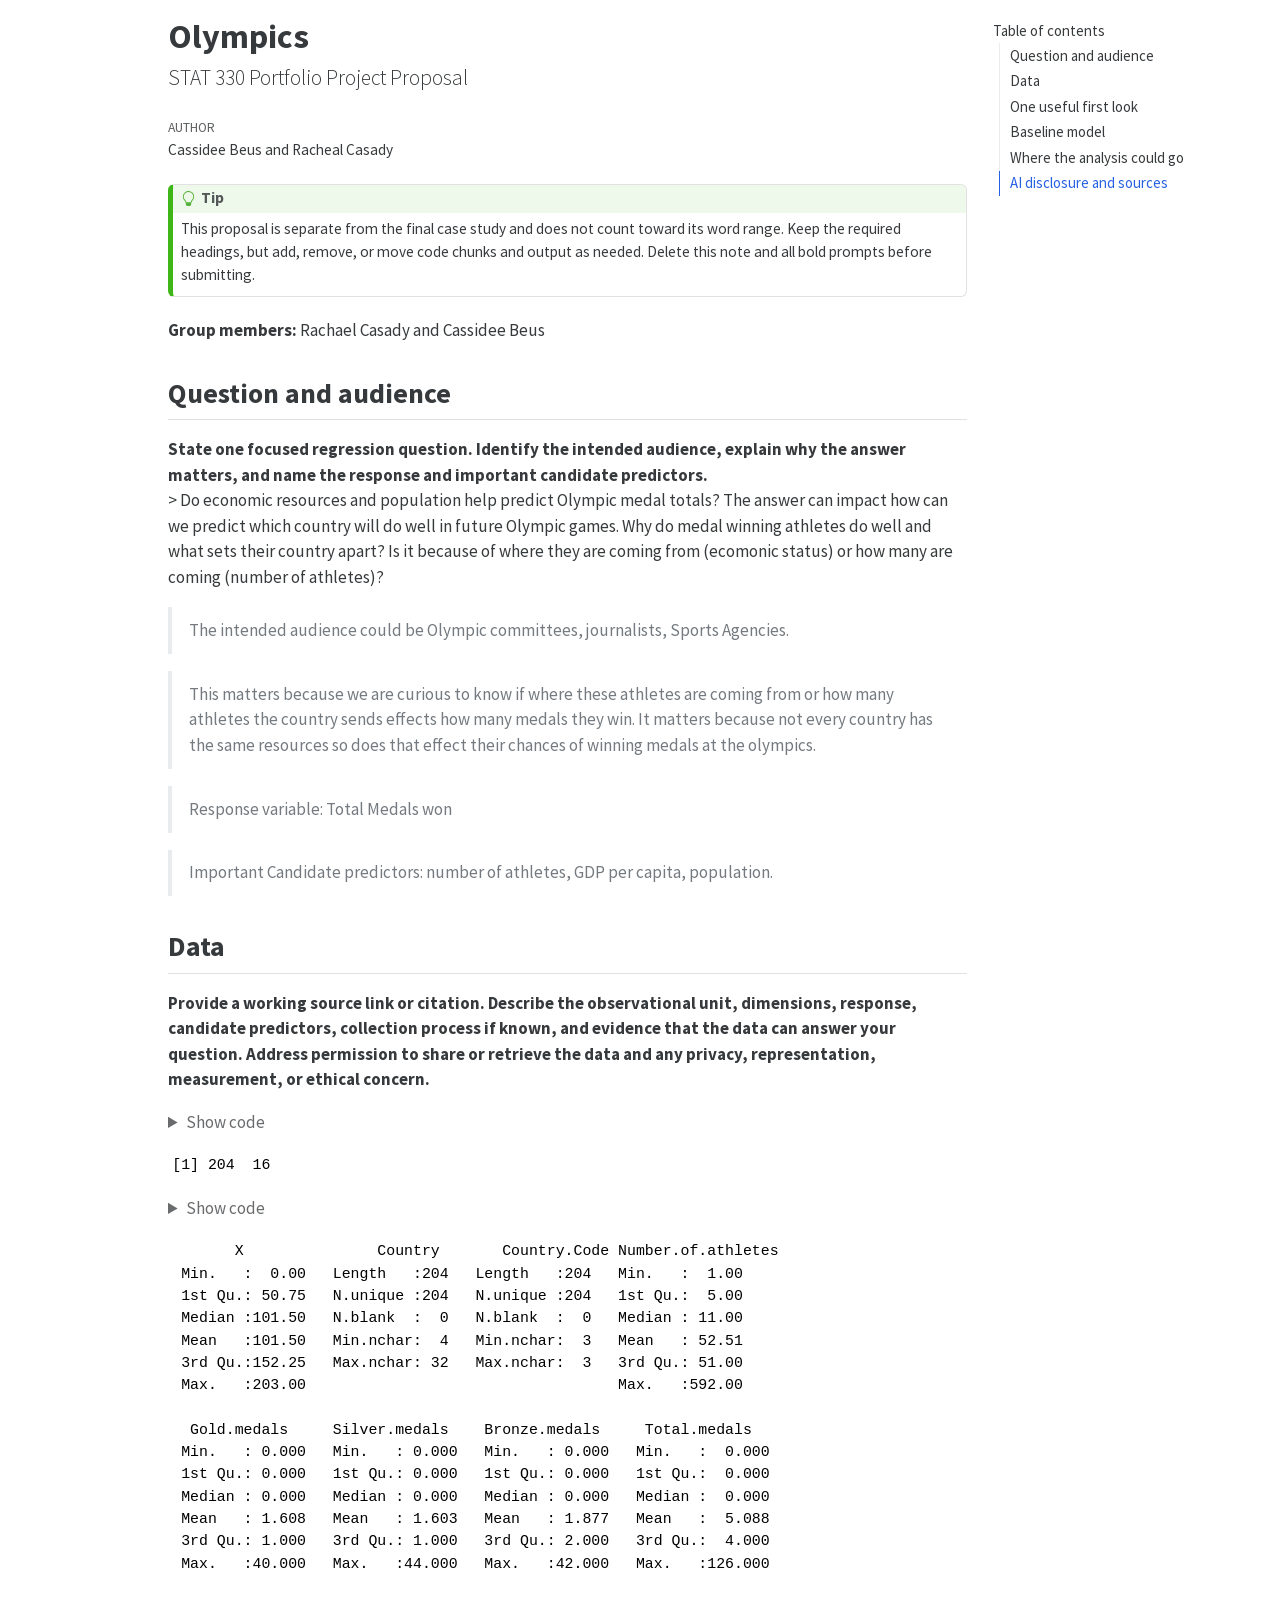
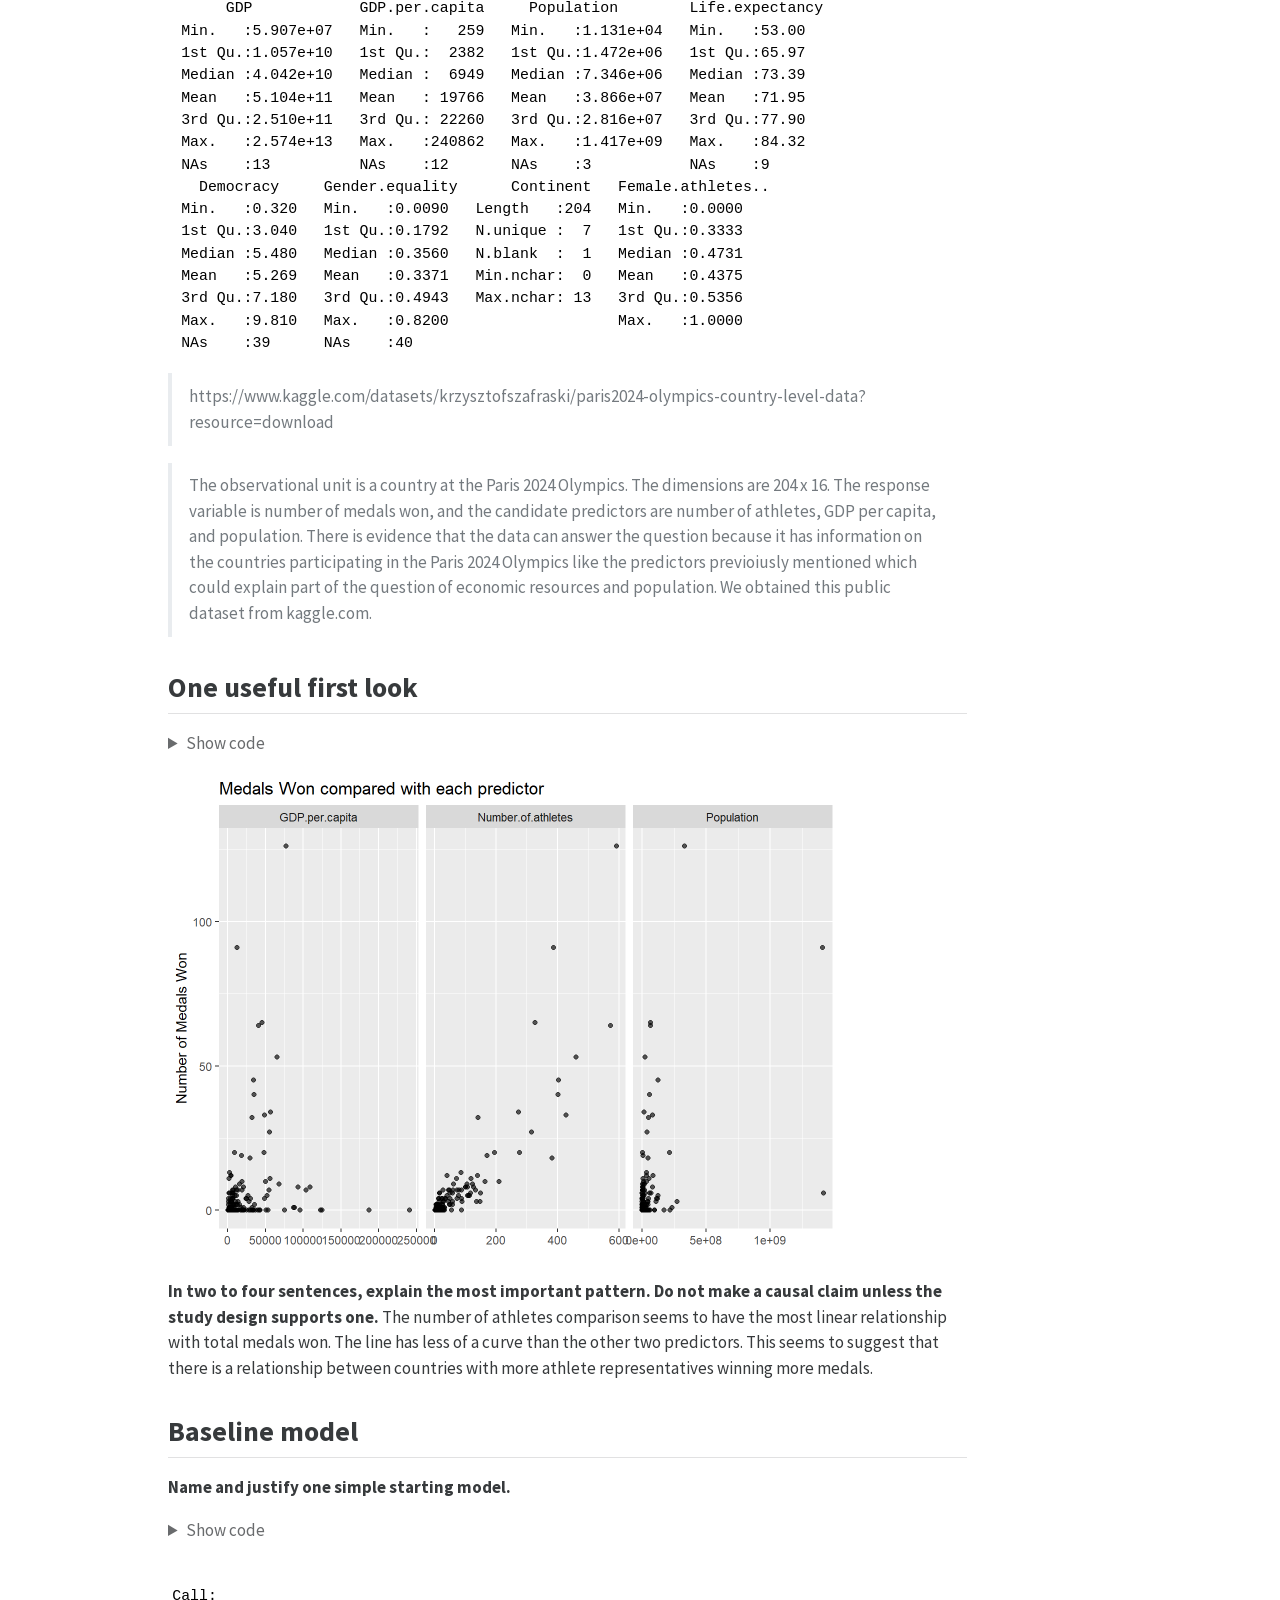
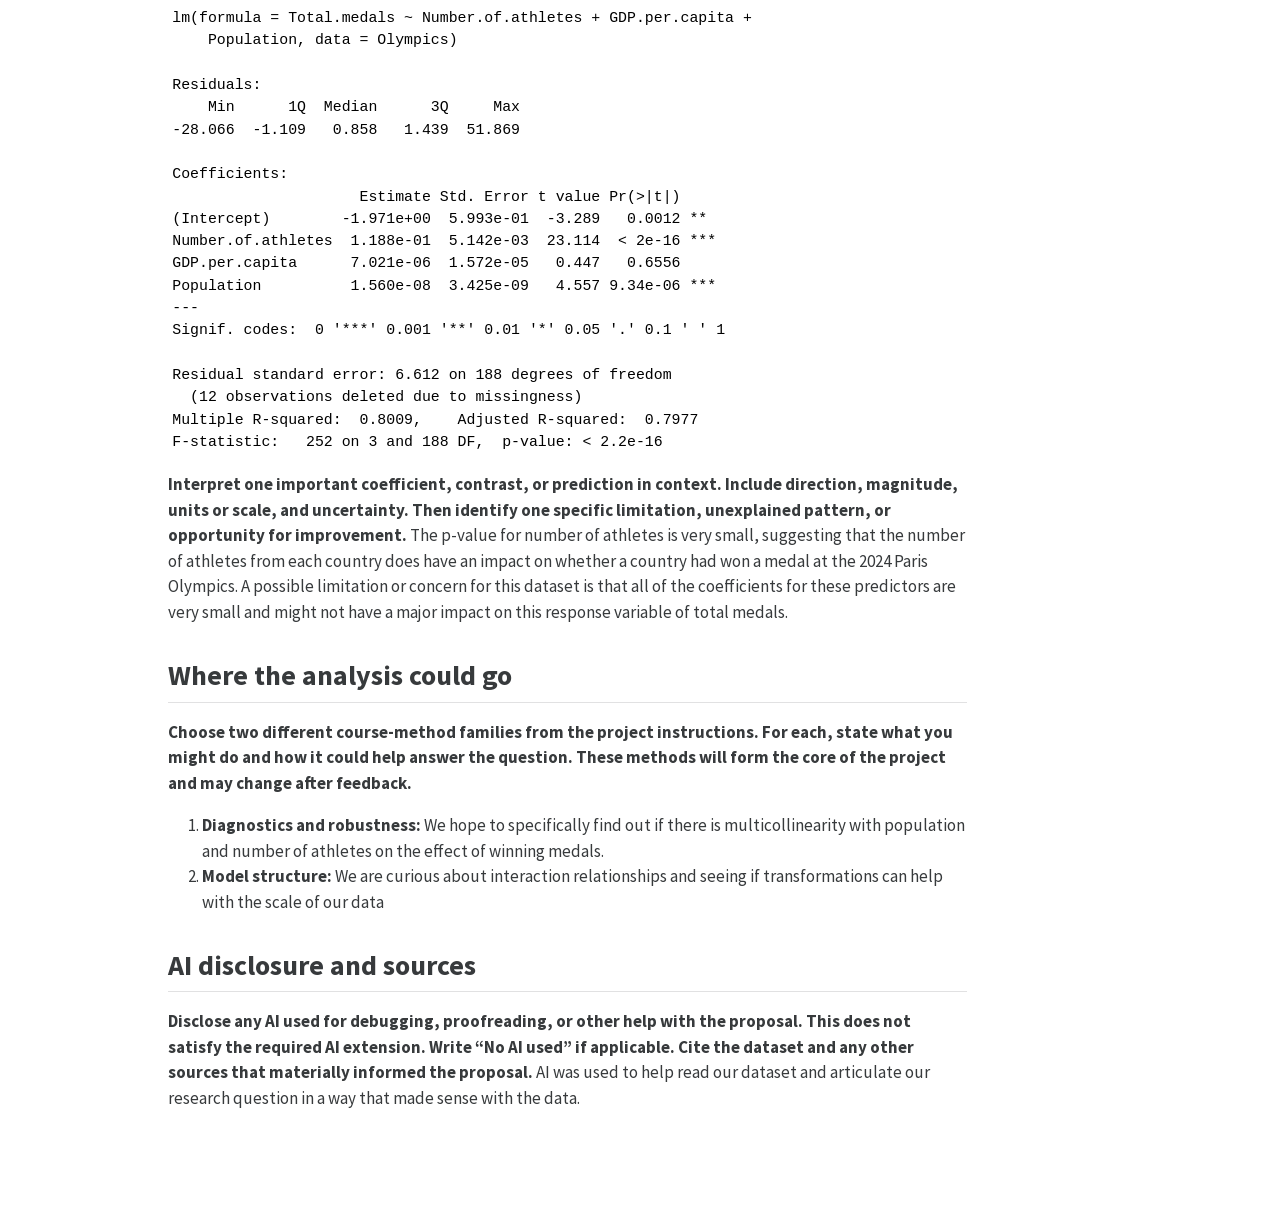
==== Olympics_proposal.html @ 838ca61a "Add files via upload" ====
<!DOCTYPE html>
<html xmlns="http://www.w3.org/1999/xhtml" lang="en" xml:lang="en"><head>

<meta charset="utf-8">
<meta name="generator" content="quarto-1.10.18">

<meta name="viewport" content="width=device-width, initial-scale=1.0, user-scalable=yes">

<meta name="author" content="Cassidee Beus and Racheal Casady">

<title>Olympics</title>
<style>

span.smallcaps{font-variant: small-caps;}
div.columns{display: flex; gap: 1.5em;}
div.column{flex: auto;}
@media screen {
div.columns{gap: min(4vw, 1.5em);}
div.column{overflow-x: auto;}
}
div.hanging-indent{margin-left: 1.5em; text-indent: -1.5em;}
ul.task-list{list-style: none;}
ul.task-list li input[type="checkbox"] {
width: 0.8em;
margin: 0 0.8em 0.2em -1em;  vertical-align: middle;
}

html { -webkit-text-size-adjust: 100%; }
pre > code.sourceCode { white-space: pre; position: relative; }
pre > code.sourceCode > span { display: inline-block; line-height: 1.25; }
pre > code.sourceCode > span:empty { height: 1.2em; }
.sourceCode { overflow: visible; }
code.sourceCode > span { color: inherit; text-decoration: inherit; }
div.sourceCode { margin: 1em 0; }
pre.sourceCode { margin: 0; }
@media screen {
div.sourceCode { overflow: auto; }
}
@media print {
pre > code.sourceCode { white-space: pre-wrap; }
pre > code.sourceCode > span { text-indent: -5em; padding-left: 5em; }
}
pre.numberSource code
{ counter-reset: source-line 0; }
pre.numberSource code > span
{ position: relative; left: -4em; counter-increment: source-line; }
pre.numberSource code > span > a:first-child::before
{ content: counter(source-line);
position: relative; left: -1em; text-align: right; vertical-align: baseline;
border: none; display: inline-block;
-webkit-touch-callout: none; -webkit-user-select: none;
-khtml-user-select: none; -moz-user-select: none;
-ms-user-select: none; user-select: none;
padding: 0 4px; width: 4em;
}
pre.numberSource { margin-left: 3em; padding-left: 4px; }
div.sourceCode
{ }
@media screen {
pre > code.sourceCode > span > a:first-child::before { text-decoration: underline; }
}
</style>


<script>/*!
 * clipboard.js v2.0.11
 * https://clipboardjs.com/
 *
 * Licensed MIT © Zeno Rocha
 */
!function(t,e){"object"==typeof exports&&"object"==typeof module?module.exports=e():"function"==typeof define&&define.amd?define([],e):"object"==typeof exports?exports.ClipboardJS=e():t.ClipboardJS=e()}(this,function(){return n={686:function(t,e,n){"use strict";n.d(e,{default:function(){return b}});var e=n(279),i=n.n(e),e=n(370),u=n.n(e),e=n(817),r=n.n(e);function c(t){try{return document.execCommand(t)}catch(t){return}}var a=function(t){t=r()(t);return c("cut"),t};function o(t,e){var n,o,t=(n=t,o="rtl"===document.documentElement.getAttribute("dir"),(t=document.createElement("textarea")).style.fontSize="12pt",t.style.border="0",t.style.padding="0",t.style.margin="0",t.style.position="absolute",t.style[o?"right":"left"]="-9999px",o=window.pageYOffset||document.documentElement.scrollTop,t.style.top="".concat(o,"px"),t.setAttribute("readonly",""),t.value=n,t);return e.container.appendChild(t),e=r()(t),c("copy"),t.remove(),e}var f=function(t){var e=1<arguments.length&&void 0!==arguments[1]?arguments[1]:{container:document.body},n="";return"string"==typeof t?n=o(t,e):t instanceof HTMLInputElement&&!["text","search","url","tel","password"].includes(null==t?void 0:t.type)?n=o(t.value,e):(n=r()(t),c("copy")),n};function l(t){return(l="function"==typeof Symbol&&"symbol"==typeof Symbol.iterator?function(t){return typeof t}:function(t){return t&&"function"==typeof Symbol&&t.constructor===Symbol&&t!==Symbol.prototype?"symbol":typeof t})(t)}var s=function(){var t=0<arguments.length&&void 0!==arguments[0]?arguments[0]:{},e=t.action,n=void 0===e?"copy":e,o=t.container,e=t.target,t=t.text;if("copy"!==n&&"cut"!==n)throw new Error('Invalid "action" value, use either "copy" or "cut"');if(void 0!==e){if(!e||"object"!==l(e)||1!==e.nodeType)throw new Error('Invalid "target" value, use a valid Element');if("copy"===n&&e.hasAttribute("disabled"))throw new Error('Invalid "target" attribute. Please use "readonly" instead of "disabled" attribute');if("cut"===n&&(e.hasAttribute("readonly")||e.hasAttribute("disabled")))throw new Error('Invalid "target" attribute. You can\'t cut text from elements with "readonly" or "disabled" attributes')}return t?f(t,{container:o}):e?"cut"===n?a(e):f(e,{container:o}):void 0};function p(t){return(p="function"==typeof Symbol&&"symbol"==typeof Symbol.iterator?function(t){return typeof t}:function(t){return t&&"function"==typeof Symbol&&t.constructor===Symbol&&t!==Symbol.prototype?"symbol":typeof t})(t)}function d(t,e){for(var n=0;n<e.length;n++){var o=e[n];o.enumerable=o.enumerable||!1,o.configurable=!0,"value"in o&&(o.writable=!0),Object.defineProperty(t,o.key,o)}}function y(t,e){return(y=Object.setPrototypeOf||function(t,e){return t.__proto__=e,t})(t,e)}function h(n){var o=function(){if("undefined"==typeof Reflect||!Reflect.construct)return!1;if(Reflect.construct.sham)return!1;if("function"==typeof Proxy)return!0;try{return Date.prototype.toString.call(Reflect.construct(Date,[],function(){})),!0}catch(t){return!1}}();return function(){var t,e=v(n);return t=o?(t=v(this).constructor,Reflect.construct(e,arguments,t)):e.apply(this,arguments),e=this,!(t=t)||"object"!==p(t)&&"function"!=typeof t?function(t){if(void 0!==t)return t;throw new ReferenceError("this hasn't been initialised - super() hasn't been called")}(e):t}}function v(t){return(v=Object.setPrototypeOf?Object.getPrototypeOf:function(t){return t.__proto__||Object.getPrototypeOf(t)})(t)}function m(t,e){t="data-clipboard-".concat(t);if(e.hasAttribute(t))return e.getAttribute(t)}var b=function(){!function(t,e){if("function"!=typeof e&&null!==e)throw new TypeError("Super expression must either be null or a function");t.prototype=Object.create(e&&e.prototype,{constructor:{value:t,writable:!0,configurable:!0}}),e&&y(t,e)}(r,i());var t,e,n,o=h(r);function r(t,e){var n;return function(t){if(!(t instanceof r))throw new TypeError("Cannot call a class as a function")}(this),(n=o.call(this)).resolveOptions(e),n.listenClick(t),n}return t=r,n=[{key:"copy",value:function(t){var e=1<arguments.length&&void 0!==arguments[1]?arguments[1]:{container:document.body};return f(t,e)}},{key:"cut",value:function(t){return a(t)}},{key:"isSupported",value:function(){var t=0<arguments.length&&void 0!==arguments[0]?arguments[0]:["copy","cut"],t="string"==typeof t?[t]:t,e=!!document.queryCommandSupported;return t.forEach(function(t){e=e&&!!document.queryCommandSupported(t)}),e}}],(e=[{key:"resolveOptions",value:function(){var t=0<arguments.length&&void 0!==arguments[0]?arguments[0]:{};this.action="function"==typeof t.action?t.action:this.defaultAction,this.target="function"==typeof t.target?t.target:this.defaultTarget,this.text="function"==typeof t.text?t.text:this.defaultText,this.container="object"===p(t.container)?t.container:document.body}},{key:"listenClick",value:function(t){var e=this;this.listener=u()(t,"click",function(t){return e.onClick(t)})}},{key:"onClick",value:function(t){var e=t.delegateTarget||t.currentTarget,n=this.action(e)||"copy",t=s({action:n,container:this.container,target:this.target(e),text:this.text(e)});this.emit(t?"success":"error",{action:n,text:t,trigger:e,clearSelection:function(){e&&e.focus(),window.getSelection().removeAllRanges()}})}},{key:"defaultAction",value:function(t){return m("action",t)}},{key:"defaultTarget",value:function(t){t=m("target",t);if(t)return document.querySelector(t)}},{key:"defaultText",value:function(t){return m("text",t)}},{key:"destroy",value:function(){this.listener.destroy()}}])&&d(t.prototype,e),n&&d(t,n),r}()},828:function(t){var e;"undefined"==typeof Element||Element.prototype.matches||((e=Element.prototype).matches=e.matchesSelector||e.mozMatchesSelector||e.msMatchesSelector||e.oMatchesSelector||e.webkitMatchesSelector),t.exports=function(t,e){for(;t&&9!==t.nodeType;){if("function"==typeof t.matches&&t.matches(e))return t;t=t.parentNode}}},438:function(t,e,n){var u=n(828);function i(t,e,n,o,r){var i=function(e,n,t,o){return function(t){t.delegateTarget=u(t.target,n),t.delegateTarget&&o.call(e,t)}}.apply(this,arguments);return t.addEventListener(n,i,r),{destroy:function(){t.removeEventListener(n,i,r)}}}t.exports=function(t,e,n,o,r){return"function"==typeof t.addEventListener?i.apply(null,arguments):"function"==typeof n?i.bind(null,document).apply(null,arguments):("string"==typeof t&&(t=document.querySelectorAll(t)),Array.prototype.map.call(t,function(t){return i(t,e,n,o,r)}))}},879:function(t,n){n.node=function(t){return void 0!==t&&t instanceof HTMLElement&&1===t.nodeType},n.nodeList=function(t){var e=Object.prototype.toString.call(t);return void 0!==t&&("[object NodeList]"===e||"[object HTMLCollection]"===e)&&"length"in t&&(0===t.length||n.node(t[0]))},n.string=function(t){return"string"==typeof t||t instanceof String},n.fn=function(t){return"[object Function]"===Object.prototype.toString.call(t)}},370:function(t,e,n){var f=n(879),l=n(438);t.exports=function(t,e,n){if(!t&&!e&&!n)throw new Error("Missing required arguments");if(!f.string(e))throw new TypeError("Second argument must be a String");if(!f.fn(n))throw new TypeError("Third argument must be a Function");if(f.node(t))return c=e,a=n,(u=t).addEventListener(c,a),{destroy:function(){u.removeEventListener(c,a)}};if(f.nodeList(t))return o=t,r=e,i=n,Array.prototype.forEach.call(o,function(t){t.addEventListener(r,i)}),{destroy:function(){Array.prototype.forEach.call(o,function(t){t.removeEventListener(r,i)})}};if(f.string(t))return t=t,e=e,n=n,l(document.body,t,e,n);throw new TypeError("First argument must be a String, HTMLElement, HTMLCollection, or NodeList");var o,r,i,u,c,a}},817:function(t){t.exports=function(t){var e,n="SELECT"===t.nodeName?(t.focus(),t.value):"INPUT"===t.nodeName||"TEXTAREA"===t.nodeName?((e=t.hasAttribute("readonly"))||t.setAttribute("readonly",""),t.select(),t.setSelectionRange(0,t.value.length),e||t.removeAttribute("readonly"),t.value):(t.hasAttribute("contenteditable")&&t.focus(),n=window.getSelection(),(e=document.createRange()).selectNodeContents(t),n.removeAllRanges(),n.addRange(e),n.toString());return n}},279:function(t){function e(){}e.prototype={on:function(t,e,n){var o=this.e||(this.e={});return(o[t]||(o[t]=[])).push({fn:e,ctx:n}),this},once:function(t,e,n){var o=this;function r(){o.off(t,r),e.apply(n,arguments)}return r._=e,this.on(t,r,n)},emit:function(t){for(var e=[].slice.call(arguments,1),n=((this.e||(this.e={}))[t]||[]).slice(),o=0,r=n.length;o<r;o++)n[o].fn.apply(n[o].ctx,e);return this},off:function(t,e){var n=this.e||(this.e={}),o=n[t],r=[];if(o&&e)for(var i=0,u=o.length;i<u;i++)o[i].fn!==e&&o[i].fn._!==e&&r.push(o[i]);return r.length?n[t]=r:delete n[t],this}},t.exports=e,t.exports.TinyEmitter=e}},r={},o.n=function(t){var e=t&&t.__esModule?function(){return t.default}:function(){return t};return o.d(e,{a:e}),e},o.d=function(t,e){for(var n in e)o.o(e,n)&&!o.o(t,n)&&Object.defineProperty(t,n,{enumerable:!0,get:e[n]})},o.o=function(t,e){return Object.prototype.hasOwnProperty.call(t,e)},o(686).default;function o(t){if(r[t])return r[t].exports;var e=r[t]={exports:{}};return n[t](e,e.exports,o),e.exports}var n,r});</script>
<script src="[data-uri]" type="module"></script>
<script src="[data-uri]" type="module"></script>
<script>/**
 * @popperjs/core v2.11.7 - MIT License
 */

!function(e,t){"object"==typeof exports&&"undefined"!=typeof module?t(exports):"function"==typeof define&&define.amd?define(["exports"],t):t((e="undefined"!=typeof globalThis?globalThis:e||self).Popper={})}(this,(function(e){"use strict";function t(e){if(null==e)return window;if("[object Window]"!==e.toString()){var t=e.ownerDocument;return t&&t.defaultView||window}return e}function n(e){return e instanceof t(e).Element||e instanceof Element}function r(e){return e instanceof t(e).HTMLElement||e instanceof HTMLElement}function o(e){return"undefined"!=typeof ShadowRoot&&(e instanceof t(e).ShadowRoot||e instanceof ShadowRoot)}var i=Math.max,a=Math.min,s=Math.round;function f(){var e=navigator.userAgentData;return null!=e&&e.brands&&Array.isArray(e.brands)?e.brands.map((function(e){return e.brand+"/"+e.version})).join(" "):navigator.userAgent}function c(){return!/^((?!chrome|android).)*safari/i.test(f())}function p(e,o,i){void 0===o&&(o=!1),void 0===i&&(i=!1);var a=e.getBoundingClientRect(),f=1,p=1;o&&r(e)&&(f=e.offsetWidth>0&&s(a.width)/e.offsetWidth||1,p=e.offsetHeight>0&&s(a.height)/e.offsetHeight||1);var u=(n(e)?t(e):window).visualViewport,l=!c()&&i,d=(a.left+(l&&u?u.offsetLeft:0))/f,h=(a.top+(l&&u?u.offsetTop:0))/p,m=a.width/f,v=a.height/p;return{width:m,height:v,top:h,right:d+m,bottom:h+v,left:d,x:d,y:h}}function u(e){var n=t(e);return{scrollLeft:n.pageXOffset,scrollTop:n.pageYOffset}}function l(e){return e?(e.nodeName||"").toLowerCase():null}function d(e){return((n(e)?e.ownerDocument:e.document)||window.document).documentElement}function h(e){return p(d(e)).left+u(e).scrollLeft}function m(e){return t(e).getComputedStyle(e)}function v(e){var t=m(e),n=t.overflow,r=t.overflowX,o=t.overflowY;return/auto|scroll|overlay|hidden/.test(n+o+r)}function y(e,n,o){void 0===o&&(o=!1);var i,a,f=r(n),c=r(n)&&function(e){var t=e.getBoundingClientRect(),n=s(t.width)/e.offsetWidth||1,r=s(t.height)/e.offsetHeight||1;return 1!==n||1!==r}(n),m=d(n),y=p(e,c,o),g={scrollLeft:0,scrollTop:0},b={x:0,y:0};return(f||!f&&!o)&&(("body"!==l(n)||v(m))&&(g=(i=n)!==t(i)&&r(i)?{scrollLeft:(a=i).scrollLeft,scrollTop:a.scrollTop}:u(i)),r(n)?((b=p(n,!0)).x+=n.clientLeft,b.y+=n.clientTop):m&&(b.x=h(m))),{x:y.left+g.scrollLeft-b.x,y:y.top+g.scrollTop-b.y,width:y.width,height:y.height}}function g(e){var t=p(e),n=e.offsetWidth,r=e.offsetHeight;return Math.abs(t.width-n)<=1&&(n=t.width),Math.abs(t.height-r)<=1&&(r=t.height),{x:e.offsetLeft,y:e.offsetTop,width:n,height:r}}function b(e){return"html"===l(e)?e:e.assignedSlot||e.parentNode||(o(e)?e.host:null)||d(e)}function x(e){return["html","body","#document"].indexOf(l(e))>=0?e.ownerDocument.body:r(e)&&v(e)?e:x(b(e))}function w(e,n){var r;void 0===n&&(n=[]);var o=x(e),i=o===(null==(r=e.ownerDocument)?void 0:r.body),a=t(o),s=i?[a].concat(a.visualViewport||[],v(o)?o:[]):o,f=n.concat(s);return i?f:f.concat(w(b(s)))}function O(e){return["table","td","th"].indexOf(l(e))>=0}function j(e){return r(e)&&"fixed"!==m(e).position?e.offsetParent:null}function E(e){for(var n=t(e),i=j(e);i&&O(i)&&"static"===m(i).position;)i=j(i);return i&&("html"===l(i)||"body"===l(i)&&"static"===m(i).position)?n:i||function(e){var t=/firefox/i.test(f());if(/Trident/i.test(f())&&r(e)&&"fixed"===m(e).position)return null;var n=b(e);for(o(n)&&(n=n.host);r(n)&&["html","body"].indexOf(l(n))<0;){var i=m(n);if("none"!==i.transform||"none"!==i.perspective||"paint"===i.contain||-1!==["transform","perspective"].indexOf(i.willChange)||t&&"filter"===i.willChange||t&&i.filter&&"none"!==i.filter)return n;n=n.parentNode}return null}(e)||n}var D="top",A="bottom",L="right",P="left",M="auto",k=[D,A,L,P],W="start",B="end",H="viewport",T="popper",R=k.reduce((function(e,t){return e.concat([t+"-"+W,t+"-"+B])}),[]),S=[].concat(k,[M]).reduce((function(e,t){return e.concat([t,t+"-"+W,t+"-"+B])}),[]),V=["beforeRead","read","afterRead","beforeMain","main","afterMain","beforeWrite","write","afterWrite"];function q(e){var t=new Map,n=new Set,r=[];function o(e){n.add(e.name),[].concat(e.requires||[],e.requiresIfExists||[]).forEach((function(e){if(!n.has(e)){var r=t.get(e);r&&o(r)}})),r.push(e)}return e.forEach((function(e){t.set(e.name,e)})),e.forEach((function(e){n.has(e.name)||o(e)})),r}function C(e){return e.split("-")[0]}function N(e,t){var n=t.getRootNode&&t.getRootNode();if(e.contains(t))return!0;if(n&&o(n)){var r=t;do{if(r&&e.isSameNode(r))return!0;r=r.parentNode||r.host}while(r)}return!1}function I(e){return Object.assign({},e,{left:e.x,top:e.y,right:e.x+e.width,bottom:e.y+e.height})}function _(e,r,o){return r===H?I(function(e,n){var r=t(e),o=d(e),i=r.visualViewport,a=o.clientWidth,s=o.clientHeight,f=0,p=0;if(i){a=i.width,s=i.height;var u=c();(u||!u&&"fixed"===n)&&(f=i.offsetLeft,p=i.offsetTop)}return{width:a,height:s,x:f+h(e),y:p}}(e,o)):n(r)?function(e,t){var n=p(e,!1,"fixed"===t);return n.top=n.top+e.clientTop,n.left=n.left+e.clientLeft,n.bottom=n.top+e.clientHeight,n.right=n.left+e.clientWidth,n.width=e.clientWidth,n.height=e.clientHeight,n.x=n.left,n.y=n.top,n}(r,o):I(function(e){var t,n=d(e),r=u(e),o=null==(t=e.ownerDocument)?void 0:t.body,a=i(n.scrollWidth,n.clientWidth,o?o.scrollWidth:0,o?o.clientWidth:0),s=i(n.scrollHeight,n.clientHeight,o?o.scrollHeight:0,o?o.clientHeight:0),f=-r.scrollLeft+h(e),c=-r.scrollTop;return"rtl"===m(o||n).direction&&(f+=i(n.clientWidth,o?o.clientWidth:0)-a),{width:a,height:s,x:f,y:c}}(d(e)))}function F(e,t,o,s){var f="clippingParents"===t?function(e){var t=w(b(e)),o=["absolute","fixed"].indexOf(m(e).position)>=0&&r(e)?E(e):e;return n(o)?t.filter((function(e){return n(e)&&N(e,o)&&"body"!==l(e)})):[]}(e):[].concat(t),c=[].concat(f,[o]),p=c[0],u=c.reduce((function(t,n){var r=_(e,n,s);return t.top=i(r.top,t.top),t.right=a(r.right,t.right),t.bottom=a(r.bottom,t.bottom),t.left=i(r.left,t.left),t}),_(e,p,s));return u.width=u.right-u.left,u.height=u.bottom-u.top,u.x=u.left,u.y=u.top,u}function U(e){return e.split("-")[1]}function z(e){return["top","bottom"].indexOf(e)>=0?"x":"y"}function X(e){var t,n=e.reference,r=e.element,o=e.placement,i=o?C(o):null,a=o?U(o):null,s=n.x+n.width/2-r.width/2,f=n.y+n.height/2-r.height/2;switch(i){case D:t={x:s,y:n.y-r.height};break;case A:t={x:s,y:n.y+n.height};break;case L:t={x:n.x+n.width,y:f};break;case P:t={x:n.x-r.width,y:f};break;default:t={x:n.x,y:n.y}}var c=i?z(i):null;if(null!=c){var p="y"===c?"height":"width";switch(a){case W:t[c]=t[c]-(n[p]/2-r[p]/2);break;case B:t[c]=t[c]+(n[p]/2-r[p]/2)}}return t}function Y(e){return Object.assign({},{top:0,right:0,bottom:0,left:0},e)}function G(e,t){return t.reduce((function(t,n){return t[n]=e,t}),{})}function J(e,t){void 0===t&&(t={});var r=t,o=r.placement,i=void 0===o?e.placement:o,a=r.strategy,s=void 0===a?e.strategy:a,f=r.boundary,c=void 0===f?"clippingParents":f,u=r.rootBoundary,l=void 0===u?H:u,h=r.elementContext,m=void 0===h?T:h,v=r.altBoundary,y=void 0!==v&&v,g=r.padding,b=void 0===g?0:g,x=Y("number"!=typeof b?b:G(b,k)),w=m===T?"reference":T,O=e.rects.popper,j=e.elements[y?w:m],E=F(n(j)?j:j.contextElement||d(e.elements.popper),c,l,s),P=p(e.elements.reference),M=X({reference:P,element:O,strategy:"absolute",placement:i}),W=I(Object.assign({},O,M)),B=m===T?W:P,R={top:E.top-B.top+x.top,bottom:B.bottom-E.bottom+x.bottom,left:E.left-B.left+x.left,right:B.right-E.right+x.right},S=e.modifiersData.offset;if(m===T&&S){var V=S[i];Object.keys(R).forEach((function(e){var t=[L,A].indexOf(e)>=0?1:-1,n=[D,A].indexOf(e)>=0?"y":"x";R[e]+=V[n]*t}))}return R}var K={placement:"bottom",modifiers:[],strategy:"absolute"};function Q(){for(var e=arguments.length,t=new Array(e),n=0;n<e;n++)t[n]=arguments[n];return!t.some((function(e){return!(e&&"function"==typeof e.getBoundingClientRect)}))}function Z(e){void 0===e&&(e={});var t=e,r=t.defaultModifiers,o=void 0===r?[]:r,i=t.defaultOptions,a=void 0===i?K:i;return function(e,t,r){void 0===r&&(r=a);var i,s,f={placement:"bottom",orderedModifiers:[],options:Object.assign({},K,a),modifiersData:{},elements:{reference:e,popper:t},attributes:{},styles:{}},c=[],p=!1,u={state:f,setOptions:function(r){var i="function"==typeof r?r(f.options):r;l(),f.options=Object.assign({},a,f.options,i),f.scrollParents={reference:n(e)?w(e):e.contextElement?w(e.contextElement):[],popper:w(t)};var s,p,d=function(e){var t=q(e);return V.reduce((function(e,n){return e.concat(t.filter((function(e){return e.phase===n})))}),[])}((s=[].concat(o,f.options.modifiers),p=s.reduce((function(e,t){var n=e[t.name];return e[t.name]=n?Object.assign({},n,t,{options:Object.assign({},n.options,t.options),data:Object.assign({},n.data,t.data)}):t,e}),{}),Object.keys(p).map((function(e){return p[e]}))));return f.orderedModifiers=d.filter((function(e){return e.enabled})),f.orderedModifiers.forEach((function(e){var t=e.name,n=e.options,r=void 0===n?{}:n,o=e.effect;if("function"==typeof o){var i=o({state:f,name:t,instance:u,options:r}),a=function(){};c.push(i||a)}})),u.update()},forceUpdate:function(){if(!p){var e=f.elements,t=e.reference,n=e.popper;if(Q(t,n)){f.rects={reference:y(t,E(n),"fixed"===f.options.strategy),popper:g(n)},f.reset=!1,f.placement=f.options.placement,f.orderedModifiers.forEach((function(e){return f.modifiersData[e.name]=Object.assign({},e.data)}));for(var r=0;r<f.orderedModifiers.length;r++)if(!0!==f.reset){var o=f.orderedModifiers[r],i=o.fn,a=o.options,s=void 0===a?{}:a,c=o.name;"function"==typeof i&&(f=i({state:f,options:s,name:c,instance:u})||f)}else f.reset=!1,r=-1}}},update:(i=function(){return new Promise((function(e){u.forceUpdate(),e(f)}))},function(){return s||(s=new Promise((function(e){Promise.resolve().then((function(){s=void 0,e(i())}))}))),s}),destroy:function(){l(),p=!0}};if(!Q(e,t))return u;function l(){c.forEach((function(e){return e()})),c=[]}return u.setOptions(r).then((function(e){!p&&r.onFirstUpdate&&r.onFirstUpdate(e)})),u}}var $={passive:!0};var ee={name:"eventListeners",enabled:!0,phase:"write",fn:function(){},effect:function(e){var n=e.state,r=e.instance,o=e.options,i=o.scroll,a=void 0===i||i,s=o.resize,f=void 0===s||s,c=t(n.elements.popper),p=[].concat(n.scrollParents.reference,n.scrollParents.popper);return a&&p.forEach((function(e){e.addEventListener("scroll",r.update,$)})),f&&c.addEventListener("resize",r.update,$),function(){a&&p.forEach((function(e){e.removeEventListener("scroll",r.update,$)})),f&&c.removeEventListener("resize",r.update,$)}},data:{}};var te={name:"popperOffsets",enabled:!0,phase:"read",fn:function(e){var t=e.state,n=e.name;t.modifiersData[n]=X({reference:t.rects.reference,element:t.rects.popper,strategy:"absolute",placement:t.placement})},data:{}},ne={top:"auto",right:"auto",bottom:"auto",left:"auto"};function re(e){var n,r=e.popper,o=e.popperRect,i=e.placement,a=e.variation,f=e.offsets,c=e.position,p=e.gpuAcceleration,u=e.adaptive,l=e.roundOffsets,h=e.isFixed,v=f.x,y=void 0===v?0:v,g=f.y,b=void 0===g?0:g,x="function"==typeof l?l({x:y,y:b}):{x:y,y:b};y=x.x,b=x.y;var w=f.hasOwnProperty("x"),O=f.hasOwnProperty("y"),j=P,M=D,k=window;if(u){var W=E(r),H="clientHeight",T="clientWidth";if(W===t(r)&&"static"!==m(W=d(r)).position&&"absolute"===c&&(H="scrollHeight",T="scrollWidth"),W=W,i===D||(i===P||i===L)&&a===B)M=A,b-=(h&&W===k&&k.visualViewport?k.visualViewport.height:W[H])-o.height,b*=p?1:-1;if(i===P||(i===D||i===A)&&a===B)j=L,y-=(h&&W===k&&k.visualViewport?k.visualViewport.width:W[T])-o.width,y*=p?1:-1}var R,S=Object.assign({position:c},u&&ne),V=!0===l?function(e,t){var n=e.x,r=e.y,o=t.devicePixelRatio||1;return{x:s(n*o)/o||0,y:s(r*o)/o||0}}({x:y,y:b},t(r)):{x:y,y:b};return y=V.x,b=V.y,p?Object.assign({},S,((R={})[M]=O?"0":"",R[j]=w?"0":"",R.transform=(k.devicePixelRatio||1)<=1?"translate("+y+"px, "+b+"px)":"translate3d("+y+"px, "+b+"px, 0)",R)):Object.assign({},S,((n={})[M]=O?b+"px":"",n[j]=w?y+"px":"",n.transform="",n))}var oe={name:"computeStyles",enabled:!0,phase:"beforeWrite",fn:function(e){var t=e.state,n=e.options,r=n.gpuAcceleration,o=void 0===r||r,i=n.adaptive,a=void 0===i||i,s=n.roundOffsets,f=void 0===s||s,c={placement:C(t.placement),variation:U(t.placement),popper:t.elements.popper,popperRect:t.rects.popper,gpuAcceleration:o,isFixed:"fixed"===t.options.strategy};null!=t.modifiersData.popperOffsets&&(t.styles.popper=Object.assign({},t.styles.popper,re(Object.assign({},c,{offsets:t.modifiersData.popperOffsets,position:t.options.strategy,adaptive:a,roundOffsets:f})))),null!=t.modifiersData.arrow&&(t.styles.arrow=Object.assign({},t.styles.arrow,re(Object.assign({},c,{offsets:t.modifiersData.arrow,position:"absolute",adaptive:!1,roundOffsets:f})))),t.attributes.popper=Object.assign({},t.attributes.popper,{"data-popper-placement":t.placement})},data:{}};var ie={name:"applyStyles",enabled:!0,phase:"write",fn:function(e){var t=e.state;Object.keys(t.elements).forEach((function(e){var n=t.styles[e]||{},o=t.attributes[e]||{},i=t.elements[e];r(i)&&l(i)&&(Object.assign(i.style,n),Object.keys(o).forEach((function(e){var t=o[e];!1===t?i.removeAttribute(e):i.setAttribute(e,!0===t?"":t)})))}))},effect:function(e){var t=e.state,n={popper:{position:t.options.strategy,left:"0",top:"0",margin:"0"},arrow:{position:"absolute"},reference:{}};return Object.assign(t.elements.popper.style,n.popper),t.styles=n,t.elements.arrow&&Object.assign(t.elements.arrow.style,n.arrow),function(){Object.keys(t.elements).forEach((function(e){var o=t.elements[e],i=t.attributes[e]||{},a=Object.keys(t.styles.hasOwnProperty(e)?t.styles[e]:n[e]).reduce((function(e,t){return e[t]="",e}),{});r(o)&&l(o)&&(Object.assign(o.style,a),Object.keys(i).forEach((function(e){o.removeAttribute(e)})))}))}},requires:["computeStyles"]};var ae={name:"offset",enabled:!0,phase:"main",requires:["popperOffsets"],fn:function(e){var t=e.state,n=e.options,r=e.name,o=n.offset,i=void 0===o?[0,0]:o,a=S.reduce((function(e,n){return e[n]=function(e,t,n){var r=C(e),o=[P,D].indexOf(r)>=0?-1:1,i="function"==typeof n?n(Object.assign({},t,{placement:e})):n,a=i[0],s=i[1];return a=a||0,s=(s||0)*o,[P,L].indexOf(r)>=0?{x:s,y:a}:{x:a,y:s}}(n,t.rects,i),e}),{}),s=a[t.placement],f=s.x,c=s.y;null!=t.modifiersData.popperOffsets&&(t.modifiersData.popperOffsets.x+=f,t.modifiersData.popperOffsets.y+=c),t.modifiersData[r]=a}},se={left:"right",right:"left",bottom:"top",top:"bottom"};function fe(e){return e.replace(/left|right|bottom|top/g,(function(e){return se[e]}))}var ce={start:"end",end:"start"};function pe(e){return e.replace(/start|end/g,(function(e){return ce[e]}))}function ue(e,t){void 0===t&&(t={});var n=t,r=n.placement,o=n.boundary,i=n.rootBoundary,a=n.padding,s=n.flipVariations,f=n.allowedAutoPlacements,c=void 0===f?S:f,p=U(r),u=p?s?R:R.filter((function(e){return U(e)===p})):k,l=u.filter((function(e){return c.indexOf(e)>=0}));0===l.length&&(l=u);var d=l.reduce((function(t,n){return t[n]=J(e,{placement:n,boundary:o,rootBoundary:i,padding:a})[C(n)],t}),{});return Object.keys(d).sort((function(e,t){return d[e]-d[t]}))}var le={name:"flip",enabled:!0,phase:"main",fn:function(e){var t=e.state,n=e.options,r=e.name;if(!t.modifiersData[r]._skip){for(var o=n.mainAxis,i=void 0===o||o,a=n.altAxis,s=void 0===a||a,f=n.fallbackPlacements,c=n.padding,p=n.boundary,u=n.rootBoundary,l=n.altBoundary,d=n.flipVariations,h=void 0===d||d,m=n.allowedAutoPlacements,v=t.options.placement,y=C(v),g=f||(y===v||!h?[fe(v)]:function(e){if(C(e)===M)return[];var t=fe(e);return[pe(e),t,pe(t)]}(v)),b=[v].concat(g).reduce((function(e,n){return e.concat(C(n)===M?ue(t,{placement:n,boundary:p,rootBoundary:u,padding:c,flipVariations:h,allowedAutoPlacements:m}):n)}),[]),x=t.rects.reference,w=t.rects.popper,O=new Map,j=!0,E=b[0],k=0;k<b.length;k++){var B=b[k],H=C(B),T=U(B)===W,R=[D,A].indexOf(H)>=0,S=R?"width":"height",V=J(t,{placement:B,boundary:p,rootBoundary:u,altBoundary:l,padding:c}),q=R?T?L:P:T?A:D;x[S]>w[S]&&(q=fe(q));var N=fe(q),I=[];if(i&&I.push(V[H]<=0),s&&I.push(V[q]<=0,V[N]<=0),I.every((function(e){return e}))){E=B,j=!1;break}O.set(B,I)}if(j)for(var _=function(e){var t=b.find((function(t){var n=O.get(t);if(n)return n.slice(0,e).every((function(e){return e}))}));if(t)return E=t,"break"},F=h?3:1;F>0;F--){if("break"===_(F))break}t.placement!==E&&(t.modifiersData[r]._skip=!0,t.placement=E,t.reset=!0)}},requiresIfExists:["offset"],data:{_skip:!1}};function de(e,t,n){return i(e,a(t,n))}var he={name:"preventOverflow",enabled:!0,phase:"main",fn:function(e){var t=e.state,n=e.options,r=e.name,o=n.mainAxis,s=void 0===o||o,f=n.altAxis,c=void 0!==f&&f,p=n.boundary,u=n.rootBoundary,l=n.altBoundary,d=n.padding,h=n.tether,m=void 0===h||h,v=n.tetherOffset,y=void 0===v?0:v,b=J(t,{boundary:p,rootBoundary:u,padding:d,altBoundary:l}),x=C(t.placement),w=U(t.placement),O=!w,j=z(x),M="x"===j?"y":"x",k=t.modifiersData.popperOffsets,B=t.rects.reference,H=t.rects.popper,T="function"==typeof y?y(Object.assign({},t.rects,{placement:t.placement})):y,R="number"==typeof T?{mainAxis:T,altAxis:T}:Object.assign({mainAxis:0,altAxis:0},T),S=t.modifiersData.offset?t.modifiersData.offset[t.placement]:null,V={x:0,y:0};if(k){if(s){var q,N="y"===j?D:P,I="y"===j?A:L,_="y"===j?"height":"width",F=k[j],X=F+b[N],Y=F-b[I],G=m?-H[_]/2:0,K=w===W?B[_]:H[_],Q=w===W?-H[_]:-B[_],Z=t.elements.arrow,$=m&&Z?g(Z):{width:0,height:0},ee=t.modifiersData["arrow#persistent"]?t.modifiersData["arrow#persistent"].padding:{top:0,right:0,bottom:0,left:0},te=ee[N],ne=ee[I],re=de(0,B[_],$[_]),oe=O?B[_]/2-G-re-te-R.mainAxis:K-re-te-R.mainAxis,ie=O?-B[_]/2+G+re+ne+R.mainAxis:Q+re+ne+R.mainAxis,ae=t.elements.arrow&&E(t.elements.arrow),se=ae?"y"===j?ae.clientTop||0:ae.clientLeft||0:0,fe=null!=(q=null==S?void 0:S[j])?q:0,ce=F+ie-fe,pe=de(m?a(X,F+oe-fe-se):X,F,m?i(Y,ce):Y);k[j]=pe,V[j]=pe-F}if(c){var ue,le="x"===j?D:P,he="x"===j?A:L,me=k[M],ve="y"===M?"height":"width",ye=me+b[le],ge=me-b[he],be=-1!==[D,P].indexOf(x),xe=null!=(ue=null==S?void 0:S[M])?ue:0,we=be?ye:me-B[ve]-H[ve]-xe+R.altAxis,Oe=be?me+B[ve]+H[ve]-xe-R.altAxis:ge,je=m&&be?function(e,t,n){var r=de(e,t,n);return r>n?n:r}(we,me,Oe):de(m?we:ye,me,m?Oe:ge);k[M]=je,V[M]=je-me}t.modifiersData[r]=V}},requiresIfExists:["offset"]};var me={name:"arrow",enabled:!0,phase:"main",fn:function(e){var t,n=e.state,r=e.name,o=e.options,i=n.elements.arrow,a=n.modifiersData.popperOffsets,s=C(n.placement),f=z(s),c=[P,L].indexOf(s)>=0?"height":"width";if(i&&a){var p=function(e,t){return Y("number"!=typeof(e="function"==typeof e?e(Object.assign({},t.rects,{placement:t.placement})):e)?e:G(e,k))}(o.padding,n),u=g(i),l="y"===f?D:P,d="y"===f?A:L,h=n.rects.reference[c]+n.rects.reference[f]-a[f]-n.rects.popper[c],m=a[f]-n.rects.reference[f],v=E(i),y=v?"y"===f?v.clientHeight||0:v.clientWidth||0:0,b=h/2-m/2,x=p[l],w=y-u[c]-p[d],O=y/2-u[c]/2+b,j=de(x,O,w),M=f;n.modifiersData[r]=((t={})[M]=j,t.centerOffset=j-O,t)}},effect:function(e){var t=e.state,n=e.options.element,r=void 0===n?"[data-popper-arrow]":n;null!=r&&("string"!=typeof r||(r=t.elements.popper.querySelector(r)))&&N(t.elements.popper,r)&&(t.elements.arrow=r)},requires:["popperOffsets"],requiresIfExists:["preventOverflow"]};function ve(e,t,n){return void 0===n&&(n={x:0,y:0}),{top:e.top-t.height-n.y,right:e.right-t.width+n.x,bottom:e.bottom-t.height+n.y,left:e.left-t.width-n.x}}function ye(e){return[D,L,A,P].some((function(t){return e[t]>=0}))}var ge={name:"hide",enabled:!0,phase:"main",requiresIfExists:["preventOverflow"],fn:function(e){var t=e.state,n=e.name,r=t.rects.reference,o=t.rects.popper,i=t.modifiersData.preventOverflow,a=J(t,{elementContext:"reference"}),s=J(t,{altBoundary:!0}),f=ve(a,r),c=ve(s,o,i),p=ye(f),u=ye(c);t.modifiersData[n]={referenceClippingOffsets:f,popperEscapeOffsets:c,isReferenceHidden:p,hasPopperEscaped:u},t.attributes.popper=Object.assign({},t.attributes.popper,{"data-popper-reference-hidden":p,"data-popper-escaped":u})}},be=Z({defaultModifiers:[ee,te,oe,ie]}),xe=[ee,te,oe,ie,ae,le,he,me,ge],we=Z({defaultModifiers:xe});e.applyStyles=ie,e.arrow=me,e.computeStyles=oe,e.createPopper=we,e.createPopperLite=be,e.defaultModifiers=xe,e.detectOverflow=J,e.eventListeners=ee,e.flip=le,e.hide=ge,e.offset=ae,e.popperGenerator=Z,e.popperOffsets=te,e.preventOverflow=he,Object.defineProperty(e,"__esModule",{value:!0})}));

</script>
<script>!function(e,t){"object"==typeof exports&&"undefined"!=typeof module?module.exports=t(require("@popperjs/core")):"function"==typeof define&&define.amd?define(["@popperjs/core"],t):(e=e||self).tippy=t(e.Popper)}(this,(function(e){"use strict";var t={passive:!0,capture:!0},n=function(){return document.body};function r(e,t,n){if(Array.isArray(e)){var r=e[t];return null==r?Array.isArray(n)?n[t]:n:r}return e}function o(e,t){var n={}.toString.call(e);return 0===n.indexOf("[object")&&n.indexOf(t+"]")>-1}function i(e,t){return"function"==typeof e?e.apply(void 0,t):e}function a(e,t){return 0===t?e:function(r){clearTimeout(n),n=setTimeout((function(){e(r)}),t)};var n}function s(e,t){var n=Object.assign({},e);return t.forEach((function(e){delete n[e]})),n}function u(e){return[].concat(e)}function c(e,t){-1===e.indexOf(t)&&e.push(t)}function p(e){return e.split("-")[0]}function f(e){return[].slice.call(e)}function l(e){return Object.keys(e).reduce((function(t,n){return void 0!==e[n]&&(t[n]=e[n]),t}),{})}function d(){return document.createElement("div")}function v(e){return["Element","Fragment"].some((function(t){return o(e,t)}))}function m(e){return o(e,"MouseEvent")}function g(e){return!(!e||!e._tippy||e._tippy.reference!==e)}function h(e){return v(e)?[e]:function(e){return o(e,"NodeList")}(e)?f(e):Array.isArray(e)?e:f(document.querySelectorAll(e))}function b(e,t){e.forEach((function(e){e&&(e.style.transitionDuration=t+"ms")}))}function y(e,t){e.forEach((function(e){e&&e.setAttribute("data-state",t)}))}function w(e){var t,n=u(e)[0];return null!=n&&null!=(t=n.ownerDocument)&&t.body?n.ownerDocument:document}function E(e,t,n){var r=t+"EventListener";["transitionend","webkitTransitionEnd"].forEach((function(t){e[r](t,n)}))}function O(e,t){for(var n=t;n;){var r;if(e.contains(n))return!0;n=null==n.getRootNode||null==(r=n.getRootNode())?void 0:r.host}return!1}var x={isTouch:!1},C=0;function T(){x.isTouch||(x.isTouch=!0,window.performance&&document.addEventListener("mousemove",A))}function A(){var e=performance.now();e-C<20&&(x.isTouch=!1,document.removeEventListener("mousemove",A)),C=e}function L(){var e=document.activeElement;if(g(e)){var t=e._tippy;e.blur&&!t.state.isVisible&&e.blur()}}var D=!!("undefined"!=typeof window&&"undefined"!=typeof document)&&!!window.msCrypto,R=Object.assign({appendTo:n,aria:{content:"auto",expanded:"auto"},delay:0,duration:[300,250],getReferenceClientRect:null,hideOnClick:!0,ignoreAttributes:!1,interactive:!1,interactiveBorder:2,interactiveDebounce:0,moveTransition:"",offset:[0,10],onAfterUpdate:function(){},onBeforeUpdate:function(){},onCreate:function(){},onDestroy:function(){},onHidden:function(){},onHide:function(){},onMount:function(){},onShow:function(){},onShown:function(){},onTrigger:function(){},onUntrigger:function(){},onClickOutside:function(){},placement:"top",plugins:[],popperOptions:{},render:null,showOnCreate:!1,touch:!0,trigger:"mouseenter focus",triggerTarget:null},{animateFill:!1,followCursor:!1,inlinePositioning:!1,sticky:!1},{allowHTML:!1,animation:"fade",arrow:!0,content:"",inertia:!1,maxWidth:350,role:"tooltip",theme:"",zIndex:9999}),k=Object.keys(R);function P(e){var t=(e.plugins||[]).reduce((function(t,n){var r,o=n.name,i=n.defaultValue;o&&(t[o]=void 0!==e[o]?e[o]:null!=(r=R[o])?r:i);return t}),{});return Object.assign({},e,t)}function j(e,t){var n=Object.assign({},t,{content:i(t.content,[e])},t.ignoreAttributes?{}:function(e,t){return(t?Object.keys(P(Object.assign({},R,{plugins:t}))):k).reduce((function(t,n){var r=(e.getAttribute("data-tippy-"+n)||"").trim();if(!r)return t;if("content"===n)t[n]=r;else try{t[n]=JSON.parse(r)}catch(e){t[n]=r}return t}),{})}(e,t.plugins));return n.aria=Object.assign({},R.aria,n.aria),n.aria={expanded:"auto"===n.aria.expanded?t.interactive:n.aria.expanded,content:"auto"===n.aria.content?t.interactive?null:"describedby":n.aria.content},n}function M(e,t){e.innerHTML=t}function V(e){var t=d();return!0===e?t.className="tippy-arrow":(t.className="tippy-svg-arrow",v(e)?t.appendChild(e):M(t,e)),t}function I(e,t){v(t.content)?(M(e,""),e.appendChild(t.content)):"function"!=typeof t.content&&(t.allowHTML?M(e,t.content):e.textContent=t.content)}function S(e){var t=e.firstElementChild,n=f(t.children);return{box:t,content:n.find((function(e){return e.classList.contains("tippy-content")})),arrow:n.find((function(e){return e.classList.contains("tippy-arrow")||e.classList.contains("tippy-svg-arrow")})),backdrop:n.find((function(e){return e.classList.contains("tippy-backdrop")}))}}function N(e){var t=d(),n=d();n.className="tippy-box",n.setAttribute("data-state","hidden"),n.setAttribute("tabindex","-1");var r=d();function o(n,r){var o=S(t),i=o.box,a=o.content,s=o.arrow;r.theme?i.setAttribute("data-theme",r.theme):i.removeAttribute("data-theme"),"string"==typeof r.animation?i.setAttribute("data-animation",r.animation):i.removeAttribute("data-animation"),r.inertia?i.setAttribute("data-inertia",""):i.removeAttribute("data-inertia"),i.style.maxWidth="number"==typeof r.maxWidth?r.maxWidth+"px":r.maxWidth,r.role?i.setAttribute("role",r.role):i.removeAttribute("role"),n.content===r.content&&n.allowHTML===r.allowHTML||I(a,e.props),r.arrow?s?n.arrow!==r.arrow&&(i.removeChild(s),i.appendChild(V(r.arrow))):i.appendChild(V(r.arrow)):s&&i.removeChild(s)}return r.className="tippy-content",r.setAttribute("data-state","hidden"),I(r,e.props),t.appendChild(n),n.appendChild(r),o(e.props,e.props),{popper:t,onUpdate:o}}N.$$tippy=!0;var B=1,H=[],U=[];function _(o,s){var v,g,h,C,T,A,L,k,M=j(o,Object.assign({},R,P(l(s)))),V=!1,I=!1,N=!1,_=!1,F=[],W=a(we,M.interactiveDebounce),X=B++,Y=(k=M.plugins).filter((function(e,t){return k.indexOf(e)===t})),$={id:X,reference:o,popper:d(),popperInstance:null,props:M,state:{isEnabled:!0,isVisible:!1,isDestroyed:!1,isMounted:!1,isShown:!1},plugins:Y,clearDelayTimeouts:function(){clearTimeout(v),clearTimeout(g),cancelAnimationFrame(h)},setProps:function(e){if($.state.isDestroyed)return;ae("onBeforeUpdate",[$,e]),be();var t=$.props,n=j(o,Object.assign({},t,l(e),{ignoreAttributes:!0}));$.props=n,he(),t.interactiveDebounce!==n.interactiveDebounce&&(ce(),W=a(we,n.interactiveDebounce));t.triggerTarget&&!n.triggerTarget?u(t.triggerTarget).forEach((function(e){e.removeAttribute("aria-expanded")})):n.triggerTarget&&o.removeAttribute("aria-expanded");ue(),ie(),J&&J(t,n);$.popperInstance&&(Ce(),Ae().forEach((function(e){requestAnimationFrame(e._tippy.popperInstance.forceUpdate)})));ae("onAfterUpdate",[$,e])},setContent:function(e){$.setProps({content:e})},show:function(){var e=$.state.isVisible,t=$.state.isDestroyed,o=!$.state.isEnabled,a=x.isTouch&&!$.props.touch,s=r($.props.duration,0,R.duration);if(e||t||o||a)return;if(te().hasAttribute("disabled"))return;if(ae("onShow",[$],!1),!1===$.props.onShow($))return;$.state.isVisible=!0,ee()&&(z.style.visibility="visible");ie(),de(),$.state.isMounted||(z.style.transition="none");if(ee()){var u=re(),p=u.box,f=u.content;b([p,f],0)}A=function(){var e;if($.state.isVisible&&!_){if(_=!0,z.offsetHeight,z.style.transition=$.props.moveTransition,ee()&&$.props.animation){var t=re(),n=t.box,r=t.content;b([n,r],s),y([n,r],"visible")}se(),ue(),c(U,$),null==(e=$.popperInstance)||e.forceUpdate(),ae("onMount",[$]),$.props.animation&&ee()&&function(e,t){me(e,t)}(s,(function(){$.state.isShown=!0,ae("onShown",[$])}))}},function(){var e,t=$.props.appendTo,r=te();e=$.props.interactive&&t===n||"parent"===t?r.parentNode:i(t,[r]);e.contains(z)||e.appendChild(z);$.state.isMounted=!0,Ce()}()},hide:function(){var e=!$.state.isVisible,t=$.state.isDestroyed,n=!$.state.isEnabled,o=r($.props.duration,1,R.duration);if(e||t||n)return;if(ae("onHide",[$],!1),!1===$.props.onHide($))return;$.state.isVisible=!1,$.state.isShown=!1,_=!1,V=!1,ee()&&(z.style.visibility="hidden");if(ce(),ve(),ie(!0),ee()){var i=re(),a=i.box,s=i.content;$.props.animation&&(b([a,s],o),y([a,s],"hidden"))}se(),ue(),$.props.animation?ee()&&function(e,t){me(e,(function(){!$.state.isVisible&&z.parentNode&&z.parentNode.contains(z)&&t()}))}(o,$.unmount):$.unmount()},hideWithInteractivity:function(e){ne().addEventListener("mousemove",W),c(H,W),W(e)},enable:function(){$.state.isEnabled=!0},disable:function(){$.hide(),$.state.isEnabled=!1},unmount:function(){$.state.isVisible&&$.hide();if(!$.state.isMounted)return;Te(),Ae().forEach((function(e){e._tippy.unmount()})),z.parentNode&&z.parentNode.removeChild(z);U=U.filter((function(e){return e!==$})),$.state.isMounted=!1,ae("onHidden",[$])},destroy:function(){if($.state.isDestroyed)return;$.clearDelayTimeouts(),$.unmount(),be(),delete o._tippy,$.state.isDestroyed=!0,ae("onDestroy",[$])}};if(!M.render)return $;var q=M.render($),z=q.popper,J=q.onUpdate;z.setAttribute("data-tippy-root",""),z.id="tippy-"+$.id,$.popper=z,o._tippy=$,z._tippy=$;var G=Y.map((function(e){return e.fn($)})),K=o.hasAttribute("aria-expanded");return he(),ue(),ie(),ae("onCreate",[$]),M.showOnCreate&&Le(),z.addEventListener("mouseenter",(function(){$.props.interactive&&$.state.isVisible&&$.clearDelayTimeouts()})),z.addEventListener("mouseleave",(function(){$.props.interactive&&$.props.trigger.indexOf("mouseenter")>=0&&ne().addEventListener("mousemove",W)})),$;function Q(){var e=$.props.touch;return Array.isArray(e)?e:[e,0]}function Z(){return"hold"===Q()[0]}function ee(){var e;return!(null==(e=$.props.render)||!e.$$tippy)}function te(){return L||o}function ne(){var e=te().parentNode;return e?w(e):document}function re(){return S(z)}function oe(e){return $.state.isMounted&&!$.state.isVisible||x.isTouch||C&&"focus"===C.type?0:r($.props.delay,e?0:1,R.delay)}function ie(e){void 0===e&&(e=!1),z.style.pointerEvents=$.props.interactive&&!e?"":"none",z.style.zIndex=""+$.props.zIndex}function ae(e,t,n){var r;(void 0===n&&(n=!0),G.forEach((function(n){n[e]&&n[e].apply(n,t)})),n)&&(r=$.props)[e].apply(r,t)}function se(){var e=$.props.aria;if(e.content){var t="aria-"+e.content,n=z.id;u($.props.triggerTarget||o).forEach((function(e){var r=e.getAttribute(t);if($.state.isVisible)e.setAttribute(t,r?r+" "+n:n);else{var o=r&&r.replace(n,"").trim();o?e.setAttribute(t,o):e.removeAttribute(t)}}))}}function ue(){!K&&$.props.aria.expanded&&u($.props.triggerTarget||o).forEach((function(e){$.props.interactive?e.setAttribute("aria-expanded",$.state.isVisible&&e===te()?"true":"false"):e.removeAttribute("aria-expanded")}))}function ce(){ne().removeEventListener("mousemove",W),H=H.filter((function(e){return e!==W}))}function pe(e){if(!x.isTouch||!N&&"mousedown"!==e.type){var t=e.composedPath&&e.composedPath()[0]||e.target;if(!$.props.interactive||!O(z,t)){if(u($.props.triggerTarget||o).some((function(e){return O(e,t)}))){if(x.isTouch)return;if($.state.isVisible&&$.props.trigger.indexOf("click")>=0)return}else ae("onClickOutside",[$,e]);!0===$.props.hideOnClick&&($.clearDelayTimeouts(),$.hide(),I=!0,setTimeout((function(){I=!1})),$.state.isMounted||ve())}}}function fe(){N=!0}function le(){N=!1}function de(){var e=ne();e.addEventListener("mousedown",pe,!0),e.addEventListener("touchend",pe,t),e.addEventListener("touchstart",le,t),e.addEventListener("touchmove",fe,t)}function ve(){var e=ne();e.removeEventListener("mousedown",pe,!0),e.removeEventListener("touchend",pe,t),e.removeEventListener("touchstart",le,t),e.removeEventListener("touchmove",fe,t)}function me(e,t){var n=re().box;function r(e){e.target===n&&(E(n,"remove",r),t())}if(0===e)return t();E(n,"remove",T),E(n,"add",r),T=r}function ge(e,t,n){void 0===n&&(n=!1),u($.props.triggerTarget||o).forEach((function(r){r.addEventListener(e,t,n),F.push({node:r,eventType:e,handler:t,options:n})}))}function he(){var e;Z()&&(ge("touchstart",ye,{passive:!0}),ge("touchend",Ee,{passive:!0})),(e=$.props.trigger,e.split(/\s+/).filter(Boolean)).forEach((function(e){if("manual"!==e)switch(ge(e,ye),e){case"mouseenter":ge("mouseleave",Ee);break;case"focus":ge(D?"focusout":"blur",Oe);break;case"focusin":ge("focusout",Oe)}}))}function be(){F.forEach((function(e){var t=e.node,n=e.eventType,r=e.handler,o=e.options;t.removeEventListener(n,r,o)})),F=[]}function ye(e){var t,n=!1;if($.state.isEnabled&&!xe(e)&&!I){var r="focus"===(null==(t=C)?void 0:t.type);C=e,L=e.currentTarget,ue(),!$.state.isVisible&&m(e)&&H.forEach((function(t){return t(e)})),"click"===e.type&&($.props.trigger.indexOf("mouseenter")<0||V)&&!1!==$.props.hideOnClick&&$.state.isVisible?n=!0:Le(e),"click"===e.type&&(V=!n),n&&!r&&De(e)}}function we(e){var t=e.target,n=te().contains(t)||z.contains(t);"mousemove"===e.type&&n||function(e,t){var n=t.clientX,r=t.clientY;return e.every((function(e){var t=e.popperRect,o=e.popperState,i=e.props.interactiveBorder,a=p(o.placement),s=o.modifiersData.offset;if(!s)return!0;var u="bottom"===a?s.top.y:0,c="top"===a?s.bottom.y:0,f="right"===a?s.left.x:0,l="left"===a?s.right.x:0,d=t.top-r+u>i,v=r-t.bottom-c>i,m=t.left-n+f>i,g=n-t.right-l>i;return d||v||m||g}))}(Ae().concat(z).map((function(e){var t,n=null==(t=e._tippy.popperInstance)?void 0:t.state;return n?{popperRect:e.getBoundingClientRect(),popperState:n,props:M}:null})).filter(Boolean),e)&&(ce(),De(e))}function Ee(e){xe(e)||$.props.trigger.indexOf("click")>=0&&V||($.props.interactive?$.hideWithInteractivity(e):De(e))}function Oe(e){$.props.trigger.indexOf("focusin")<0&&e.target!==te()||$.props.interactive&&e.relatedTarget&&z.contains(e.relatedTarget)||De(e)}function xe(e){return!!x.isTouch&&Z()!==e.type.indexOf("touch")>=0}function Ce(){Te();var t=$.props,n=t.popperOptions,r=t.placement,i=t.offset,a=t.getReferenceClientRect,s=t.moveTransition,u=ee()?S(z).arrow:null,c=a?{getBoundingClientRect:a,contextElement:a.contextElement||te()}:o,p=[{name:"offset",options:{offset:i}},{name:"preventOverflow",options:{padding:{top:2,bottom:2,left:5,right:5}}},{name:"flip",options:{padding:5}},{name:"computeStyles",options:{adaptive:!s}},{name:"$$tippy",enabled:!0,phase:"beforeWrite",requires:["computeStyles"],fn:function(e){var t=e.state;if(ee()){var n=re().box;["placement","reference-hidden","escaped"].forEach((function(e){"placement"===e?n.setAttribute("data-placement",t.placement):t.attributes.popper["data-popper-"+e]?n.setAttribute("data-"+e,""):n.removeAttribute("data-"+e)})),t.attributes.popper={}}}}];ee()&&u&&p.push({name:"arrow",options:{element:u,padding:3}}),p.push.apply(p,(null==n?void 0:n.modifiers)||[]),$.popperInstance=e.createPopper(c,z,Object.assign({},n,{placement:r,onFirstUpdate:A,modifiers:p}))}function Te(){$.popperInstance&&($.popperInstance.destroy(),$.popperInstance=null)}function Ae(){return f(z.querySelectorAll("[data-tippy-root]"))}function Le(e){$.clearDelayTimeouts(),e&&ae("onTrigger",[$,e]),de();var t=oe(!0),n=Q(),r=n[0],o=n[1];x.isTouch&&"hold"===r&&o&&(t=o),t?v=setTimeout((function(){$.show()}),t):$.show()}function De(e){if($.clearDelayTimeouts(),ae("onUntrigger",[$,e]),$.state.isVisible){if(!($.props.trigger.indexOf("mouseenter")>=0&&$.props.trigger.indexOf("click")>=0&&["mouseleave","mousemove"].indexOf(e.type)>=0&&V)){var t=oe(!1);t?g=setTimeout((function(){$.state.isVisible&&$.hide()}),t):h=requestAnimationFrame((function(){$.hide()}))}}else ve()}}function F(e,n){void 0===n&&(n={});var r=R.plugins.concat(n.plugins||[]);document.addEventListener("touchstart",T,t),window.addEventListener("blur",L);var o=Object.assign({},n,{plugins:r}),i=h(e).reduce((function(e,t){var n=t&&_(t,o);return n&&e.push(n),e}),[]);return v(e)?i[0]:i}F.defaultProps=R,F.setDefaultProps=function(e){Object.keys(e).forEach((function(t){R[t]=e[t]}))},F.currentInput=x;var W=Object.assign({},e.applyStyles,{effect:function(e){var t=e.state,n={popper:{position:t.options.strategy,left:"0",top:"0",margin:"0"},arrow:{position:"absolute"},reference:{}};Object.assign(t.elements.popper.style,n.popper),t.styles=n,t.elements.arrow&&Object.assign(t.elements.arrow.style,n.arrow)}}),X={mouseover:"mouseenter",focusin:"focus",click:"click"};var Y={name:"animateFill",defaultValue:!1,fn:function(e){var t;if(null==(t=e.props.render)||!t.$$tippy)return{};var n=S(e.popper),r=n.box,o=n.content,i=e.props.animateFill?function(){var e=d();return e.className="tippy-backdrop",y([e],"hidden"),e}():null;return{onCreate:function(){i&&(r.insertBefore(i,r.firstElementChild),r.setAttribute("data-animatefill",""),r.style.overflow="hidden",e.setProps({arrow:!1,animation:"shift-away"}))},onMount:function(){if(i){var e=r.style.transitionDuration,t=Number(e.replace("ms",""));o.style.transitionDelay=Math.round(t/10)+"ms",i.style.transitionDuration=e,y([i],"visible")}},onShow:function(){i&&(i.style.transitionDuration="0ms")},onHide:function(){i&&y([i],"hidden")}}}};var $={clientX:0,clientY:0},q=[];function z(e){var t=e.clientX,n=e.clientY;$={clientX:t,clientY:n}}var J={name:"followCursor",defaultValue:!1,fn:function(e){var t=e.reference,n=w(e.props.triggerTarget||t),r=!1,o=!1,i=!0,a=e.props;function s(){return"initial"===e.props.followCursor&&e.state.isVisible}function u(){n.addEventListener("mousemove",f)}function c(){n.removeEventListener("mousemove",f)}function p(){r=!0,e.setProps({getReferenceClientRect:null}),r=!1}function f(n){var r=!n.target||t.contains(n.target),o=e.props.followCursor,i=n.clientX,a=n.clientY,s=t.getBoundingClientRect(),u=i-s.left,c=a-s.top;!r&&e.props.interactive||e.setProps({getReferenceClientRect:function(){var e=t.getBoundingClientRect(),n=i,r=a;"initial"===o&&(n=e.left+u,r=e.top+c);var s="horizontal"===o?e.top:r,p="vertical"===o?e.right:n,f="horizontal"===o?e.bottom:r,l="vertical"===o?e.left:n;return{width:p-l,height:f-s,top:s,right:p,bottom:f,left:l}}})}function l(){e.props.followCursor&&(q.push({instance:e,doc:n}),function(e){e.addEventListener("mousemove",z)}(n))}function d(){0===(q=q.filter((function(t){return t.instance!==e}))).filter((function(e){return e.doc===n})).length&&function(e){e.removeEventListener("mousemove",z)}(n)}return{onCreate:l,onDestroy:d,onBeforeUpdate:function(){a=e.props},onAfterUpdate:function(t,n){var i=n.followCursor;r||void 0!==i&&a.followCursor!==i&&(d(),i?(l(),!e.state.isMounted||o||s()||u()):(c(),p()))},onMount:function(){e.props.followCursor&&!o&&(i&&(f($),i=!1),s()||u())},onTrigger:function(e,t){m(t)&&($={clientX:t.clientX,clientY:t.clientY}),o="focus"===t.type},onHidden:function(){e.props.followCursor&&(p(),c(),i=!0)}}}};var G={name:"inlinePositioning",defaultValue:!1,fn:function(e){var t,n=e.reference;var r=-1,o=!1,i=[],a={name:"tippyInlinePositioning",enabled:!0,phase:"afterWrite",fn:function(o){var a=o.state;e.props.inlinePositioning&&(-1!==i.indexOf(a.placement)&&(i=[]),t!==a.placement&&-1===i.indexOf(a.placement)&&(i.push(a.placement),e.setProps({getReferenceClientRect:function(){return function(e){return function(e,t,n,r){if(n.length<2||null===e)return t;if(2===n.length&&r>=0&&n[0].left>n[1].right)return n[r]||t;switch(e){case"top":case"bottom":var o=n[0],i=n[n.length-1],a="top"===e,s=o.top,u=i.bottom,c=a?o.left:i.left,p=a?o.right:i.right;return{top:s,bottom:u,left:c,right:p,width:p-c,height:u-s};case"left":case"right":var f=Math.min.apply(Math,n.map((function(e){return e.left}))),l=Math.max.apply(Math,n.map((function(e){return e.right}))),d=n.filter((function(t){return"left"===e?t.left===f:t.right===l})),v=d[0].top,m=d[d.length-1].bottom;return{top:v,bottom:m,left:f,right:l,width:l-f,height:m-v};default:return t}}(p(e),n.getBoundingClientRect(),f(n.getClientRects()),r)}(a.placement)}})),t=a.placement)}};function s(){var t;o||(t=function(e,t){var n;return{popperOptions:Object.assign({},e.popperOptions,{modifiers:[].concat(((null==(n=e.popperOptions)?void 0:n.modifiers)||[]).filter((function(e){return e.name!==t.name})),[t])})}}(e.props,a),o=!0,e.setProps(t),o=!1)}return{onCreate:s,onAfterUpdate:s,onTrigger:function(t,n){if(m(n)){var o=f(e.reference.getClientRects()),i=o.find((function(e){return e.left-2<=n.clientX&&e.right+2>=n.clientX&&e.top-2<=n.clientY&&e.bottom+2>=n.clientY})),a=o.indexOf(i);r=a>-1?a:r}},onHidden:function(){r=-1}}}};var K={name:"sticky",defaultValue:!1,fn:function(e){var t=e.reference,n=e.popper;function r(t){return!0===e.props.sticky||e.props.sticky===t}var o=null,i=null;function a(){var s=r("reference")?(e.popperInstance?e.popperInstance.state.elements.reference:t).getBoundingClientRect():null,u=r("popper")?n.getBoundingClientRect():null;(s&&Q(o,s)||u&&Q(i,u))&&e.popperInstance&&e.popperInstance.update(),o=s,i=u,e.state.isMounted&&requestAnimationFrame(a)}return{onMount:function(){e.props.sticky&&a()}}}};function Q(e,t){return!e||!t||(e.top!==t.top||e.right!==t.right||e.bottom!==t.bottom||e.left!==t.left)}return F.setDefaultProps({plugins:[Y,J,G,K],render:N}),F.createSingleton=function(e,t){var n;void 0===t&&(t={});var r,o=e,i=[],a=[],c=t.overrides,p=[],f=!1;function l(){a=o.map((function(e){return u(e.props.triggerTarget||e.reference)})).reduce((function(e,t){return e.concat(t)}),[])}function v(){i=o.map((function(e){return e.reference}))}function m(e){o.forEach((function(t){e?t.enable():t.disable()}))}function g(e){return o.map((function(t){var n=t.setProps;return t.setProps=function(o){n(o),t.reference===r&&e.setProps(o)},function(){t.setProps=n}}))}function h(e,t){var n=a.indexOf(t);if(t!==r){r=t;var s=(c||[]).concat("content").reduce((function(e,t){return e[t]=o[n].props[t],e}),{});e.setProps(Object.assign({},s,{getReferenceClientRect:"function"==typeof s.getReferenceClientRect?s.getReferenceClientRect:function(){var e;return null==(e=i[n])?void 0:e.getBoundingClientRect()}}))}}m(!1),v(),l();var b={fn:function(){return{onDestroy:function(){m(!0)},onHidden:function(){r=null},onClickOutside:function(e){e.props.showOnCreate&&!f&&(f=!0,r=null)},onShow:function(e){e.props.showOnCreate&&!f&&(f=!0,h(e,i[0]))},onTrigger:function(e,t){h(e,t.currentTarget)}}}},y=F(d(),Object.assign({},s(t,["overrides"]),{plugins:[b].concat(t.plugins||[]),triggerTarget:a,popperOptions:Object.assign({},t.popperOptions,{modifiers:[].concat((null==(n=t.popperOptions)?void 0:n.modifiers)||[],[W])})})),w=y.show;y.show=function(e){if(w(),!r&&null==e)return h(y,i[0]);if(!r||null!=e){if("number"==typeof e)return i[e]&&h(y,i[e]);if(o.indexOf(e)>=0){var t=e.reference;return h(y,t)}return i.indexOf(e)>=0?h(y,e):void 0}},y.showNext=function(){var e=i[0];if(!r)return y.show(0);var t=i.indexOf(r);y.show(i[t+1]||e)},y.showPrevious=function(){var e=i[i.length-1];if(!r)return y.show(e);var t=i.indexOf(r),n=i[t-1]||e;y.show(n)};var E=y.setProps;return y.setProps=function(e){c=e.overrides||c,E(e)},y.setInstances=function(e){m(!0),p.forEach((function(e){return e()})),o=e,m(!1),v(),l(),p=g(y),y.setProps({triggerTarget:a})},p=g(y),y},F.delegate=function(e,n){var r=[],o=[],i=!1,a=n.target,c=s(n,["target"]),p=Object.assign({},c,{trigger:"manual",touch:!1}),f=Object.assign({touch:R.touch},c,{showOnCreate:!0}),l=F(e,p);function d(e){if(e.target&&!i){var t=e.target.closest(a);if(t){var r=t.getAttribute("data-tippy-trigger")||n.trigger||R.trigger;if(!t._tippy&&!("touchstart"===e.type&&"boolean"==typeof f.touch||"touchstart"!==e.type&&r.indexOf(X[e.type])<0)){var s=F(t,f);s&&(o=o.concat(s))}}}}function v(e,t,n,o){void 0===o&&(o=!1),e.addEventListener(t,n,o),r.push({node:e,eventType:t,handler:n,options:o})}return u(l).forEach((function(e){var n=e.destroy,a=e.enable,s=e.disable;e.destroy=function(e){void 0===e&&(e=!0),e&&o.forEach((function(e){e.destroy()})),o=[],r.forEach((function(e){var t=e.node,n=e.eventType,r=e.handler,o=e.options;t.removeEventListener(n,r,o)})),r=[],n()},e.enable=function(){a(),o.forEach((function(e){return e.enable()})),i=!1},e.disable=function(){s(),o.forEach((function(e){return e.disable()})),i=!0},function(e){var n=e.reference;v(n,"touchstart",d,t),v(n,"mouseover",d),v(n,"focusin",d),v(n,"click",d)}(e)})),l},F.hideAll=function(e){var t=void 0===e?{}:e,n=t.exclude,r=t.duration;U.forEach((function(e){var t=!1;if(n&&(t=g(n)?e.reference===n:e.popper===n.popper),!t){var o=e.props.duration;e.setProps({duration:r}),e.hide(),e.state.isDestroyed||e.setProps({duration:o})}}))},F.roundArrow='<svg width="16" height="6" xmlns="http://www.w3.org/2000/svg"><path d="M0 6s1.796-.013 4.67-3.615C5.851.9 6.93.006 8 0c1.07-.006 2.148.887 3.343 2.385C14.233 6.005 16 6 16 6H0z"></svg>',F}));

</script>
<script>// @license magnet:?xt=urn:btih:d3d9a9a6595521f9666a5e94cc830dab83b65699&dn=expat.txt Expat
//
// AnchorJS - v5.0.0 - 2023-01-18
// https://www.bryanbraun.com/anchorjs/
// Copyright (c) 2023 Bryan Braun; Licensed MIT
//
// @license magnet:?xt=urn:btih:d3d9a9a6595521f9666a5e94cc830dab83b65699&dn=expat.txt Expat
!function(A,e){"use strict";"function"==typeof define&&define.amd?define([],e):"object"==typeof module&&module.exports?module.exports=e():(A.AnchorJS=e(),A.anchors=new A.AnchorJS)}(globalThis,function(){"use strict";return function(A){function u(A){A.icon=Object.prototype.hasOwnProperty.call(A,"icon")?A.icon:"",A.visible=Object.prototype.hasOwnProperty.call(A,"visible")?A.visible:"hover",A.placement=Object.prototype.hasOwnProperty.call(A,"placement")?A.placement:"right",A.ariaLabel=Object.prototype.hasOwnProperty.call(A,"ariaLabel")?A.ariaLabel:"Anchor",A.class=Object.prototype.hasOwnProperty.call(A,"class")?A.class:"",A.base=Object.prototype.hasOwnProperty.call(A,"base")?A.base:"",A.truncate=Object.prototype.hasOwnProperty.call(A,"truncate")?Math.floor(A.truncate):64,A.titleText=Object.prototype.hasOwnProperty.call(A,"titleText")?A.titleText:""}function d(A){var e;if("string"==typeof A||A instanceof String)e=[].slice.call(document.querySelectorAll(A));else{if(!(Array.isArray(A)||A instanceof NodeList))throw new TypeError("The selector provided to AnchorJS was invalid.");e=[].slice.call(A)}return e}this.options=A||{},this.elements=[],u(this.options),this.add=function(A){var e,t,o,i,n,s,a,r,l,c,h,p=[];if(u(this.options),0!==(e=d(A=A||"h2, h3, h4, h5, h6")).length){for(null===document.head.querySelector("style.anchorjs")&&((A=document.createElement("style")).className="anchorjs",A.appendChild(document.createTextNode("")),void 0===(h=document.head.querySelector('[rel="stylesheet"],style'))?document.head.appendChild(A):document.head.insertBefore(A,h),A.sheet.insertRule(".anchorjs-link{opacity:0;text-decoration:none;-webkit-font-smoothing:antialiased;-moz-osx-font-smoothing:grayscale}",A.sheet.cssRules.length),A.sheet.insertRule(":hover>.anchorjs-link,.anchorjs-link:focus{opacity:1}",A.sheet.cssRules.length),A.sheet.insertRule("[data-anchorjs-icon]::after{content:attr(data-anchorjs-icon)}",A.sheet.cssRules.length),A.sheet.insertRule('@font-face{font-family:anchorjs-icons;src:url([data-uri]) format("truetype")}',A.sheet.cssRules.length)),h=document.querySelectorAll("[id]"),t=[].map.call(h,function(A){return A.id}),i=0;i<e.length;i++)if(this.hasAnchorJSLink(e[i]))p.push(i);else{if(e[i].hasAttribute("id"))o=e[i].getAttribute("id");else if(e[i].hasAttribute("data-anchor-id"))o=e[i].getAttribute("data-anchor-id");else{for(r=a=this.urlify(e[i].textContent),s=0;n=t.indexOf(r=void 0!==n?a+"-"+s:r),s+=1,-1!==n;);n=void 0,t.push(r),e[i].setAttribute("id",r),o=r}(l=document.createElement("a")).className="anchorjs-link "+this.options.class,l.setAttribute("aria-label",this.options.ariaLabel),l.setAttribute("data-anchorjs-icon",this.options.icon),this.options.titleText&&(l.title=this.options.titleText),c=document.querySelector("base")?window.location.pathname+window.location.search:"",c=this.options.base||c,l.href=c+"#"+o,"always"===this.options.visible&&(l.style.opacity="1"),""===this.options.icon&&(l.style.font="1em/1 anchorjs-icons","left"===this.options.placement)&&(l.style.lineHeight="inherit"),"left"===this.options.placement?(l.style.position="absolute",l.style.marginLeft="-1.25em",l.style.paddingRight=".25em",l.style.paddingLeft=".25em",e[i].insertBefore(l,e[i].firstChild)):(l.style.marginLeft=".1875em",l.style.paddingRight=".1875em",l.style.paddingLeft=".1875em",e[i].appendChild(l))}for(i=0;i<p.length;i++)e.splice(p[i]-i,1);this.elements=this.elements.concat(e)}return this},this.remove=function(A){for(var e,t,o=d(A),i=0;i<o.length;i++)(t=o[i].querySelector(".anchorjs-link"))&&(-1!==(e=this.elements.indexOf(o[i]))&&this.elements.splice(e,1),o[i].removeChild(t));return this},this.removeAll=function(){this.remove(this.elements)},this.urlify=function(A){var e=document.createElement("textarea");return e.innerHTML=A,A=e.value,this.options.truncate||u(this.options),A.trim().replace(/'/gi,"").replace(/[& +$,:;=?@"#{}|^~[`%!'<>\]./()*\\\n\t\b\v\u00A0]/g,"-").replace(/-{2,}/g,"-").substring(0,this.options.truncate).replace(/^-+|-+$/gm,"").toLowerCase()},this.hasAnchorJSLink=function(A){var e=A.firstChild&&-1<(" "+A.firstChild.className+" ").indexOf(" anchorjs-link "),A=A.lastChild&&-1<(" "+A.lastChild.className+" ").indexOf(" anchorjs-link ");return e||A||!1}}});
// @license-end</script>
<style type="text/css">.tippy-box[data-animation=fade][data-state=hidden]{opacity:0}[data-tippy-root]{max-width:calc(100vw - 10px)}.tippy-box{position:relative;background-color:#333;color:#fff;border-radius:4px;font-size:14px;line-height:1.4;white-space:normal;outline:0;transition-property:transform,visibility,opacity}.tippy-box[data-placement^=top]>.tippy-arrow{bottom:0}.tippy-box[data-placement^=top]>.tippy-arrow:before{bottom:-7px;left:0;border-width:8px 8px 0;border-top-color:initial;transform-origin:center top}.tippy-box[data-placement^=bottom]>.tippy-arrow{top:0}.tippy-box[data-placement^=bottom]>.tippy-arrow:before{top:-7px;left:0;border-width:0 8px 8px;border-bottom-color:initial;transform-origin:center bottom}.tippy-box[data-placement^=left]>.tippy-arrow{right:0}.tippy-box[data-placement^=left]>.tippy-arrow:before{border-width:8px 0 8px 8px;border-left-color:initial;right:-7px;transform-origin:center left}.tippy-box[data-placement^=right]>.tippy-arrow{left:0}.tippy-box[data-placement^=right]>.tippy-arrow:before{left:-7px;border-width:8px 8px 8px 0;border-right-color:initial;transform-origin:center right}.tippy-box[data-inertia][data-state=visible]{transition-timing-function:cubic-bezier(.54,1.5,.38,1.11)}.tippy-arrow{width:16px;height:16px;color:#333}.tippy-arrow:before{content:"";position:absolute;border-color:transparent;border-style:solid}.tippy-content{position:relative;padding:5px 9px;z-index:1}</style>
<link href="data:text/css,%0A%3Aroot%20%7B%0A%2D%2Dquarto%2Dhl%2Dot%2Dcolor%3A%20%23003B4F%3B%0A%2D%2Dquarto%2Dhl%2Dat%2Dcolor%3A%20%23657422%3B%0A%2D%2Dquarto%2Dhl%2Dss%2Dcolor%3A%20%2320794D%3B%0A%2D%2Dquarto%2Dhl%2Dan%2Dcolor%3A%20%235E5E5E%3B%0A%2D%2Dquarto%2Dhl%2Dfu%2Dcolor%3A%20%234758AB%3B%0A%2D%2Dquarto%2Dhl%2Dst%2Dcolor%3A%20%2320794D%3B%0A%2D%2Dquarto%2Dhl%2Dcf%2Dcolor%3A%20%23003B4F%3B%0A%2D%2Dquarto%2Dhl%2Dop%2Dcolor%3A%20%235E5E5E%3B%0A%2D%2Dquarto%2Dhl%2Der%2Dcolor%3A%20%23AD0000%3B%0A%2D%2Dquarto%2Dhl%2Dbn%2Dcolor%3A%20%23AD0000%3B%0A%2D%2Dquarto%2Dhl%2Dal%2Dcolor%3A%20%23AD0000%3B%0A%2D%2Dquarto%2Dhl%2Dva%2Dcolor%3A%20%23111111%3B%0A%2D%2Dquarto%2Dhl%2Dbu%2Dcolor%3A%20inherit%3B%0A%2D%2Dquarto%2Dhl%2Dex%2Dcolor%3A%20inherit%3B%0A%2D%2Dquarto%2Dhl%2Dpp%2Dcolor%3A%20%23AD0000%3B%0A%2D%2Dquarto%2Dhl%2Din%2Dcolor%3A%20%235E5E5E%3B%0A%2D%2Dquarto%2Dhl%2Dvs%2Dcolor%3A%20%2320794D%3B%0A%2D%2Dquarto%2Dhl%2Dwa%2Dcolor%3A%20%235E5E5E%3B%0A%2D%2Dquarto%2Dhl%2Ddo%2Dcolor%3A%20%235E5E5E%3B%0A%2D%2Dquarto%2Dhl%2Dim%2Dcolor%3A%20%2300769E%3B%0A%2D%2Dquarto%2Dhl%2Dch%2Dcolor%3A%20%2320794D%3B%0A%2D%2Dquarto%2Dhl%2Ddt%2Dcolor%3A%20%23AD0000%3B%0A%2D%2Dquarto%2Dhl%2Dfl%2Dcolor%3A%20%23AD0000%3B%0A%2D%2Dquarto%2Dhl%2Dco%2Dcolor%3A%20%235E5E5E%3B%0A%2D%2Dquarto%2Dhl%2Dcv%2Dcolor%3A%20%235E5E5E%3B%0A%2D%2Dquarto%2Dhl%2Dcn%2Dcolor%3A%20%238f5902%3B%0A%2D%2Dquarto%2Dhl%2Dsc%2Dcolor%3A%20%235E5E5E%3B%0A%2D%2Dquarto%2Dhl%2Ddv%2Dcolor%3A%20%23AD0000%3B%0A%2D%2Dquarto%2Dhl%2Dkw%2Dcolor%3A%20%23003B4F%3B%0A%7D%0A%0A%3Aroot%20%7B%0A%2D%2Dquarto%2Dfont%2Dmonospace%3A%20SFMono%2DRegular%2C%20Menlo%2C%20Monaco%2C%20Consolas%2C%20%22Liberation%20Mono%22%2C%20%22Courier%20New%22%2C%20monospace%3B%0A%7D%0A%0Apre%20%3E%20code%2EsourceCode%20%3E%20span%20%7B%0Acolor%3A%20%23003B4F%3B%0A%7D%0Acode%2EsourceCode%20%3E%20span%20%7B%0Acolor%3A%20%23003B4F%3B%0A%7D%0Adiv%2EsourceCode%2C%0Adiv%2EsourceCode%20pre%2EsourceCode%20%7B%0Acolor%3A%20%23003B4F%3B%0A%7D%0A%0Acode%20span%20%7B%0Acolor%3A%20%23003B4F%3B%0A%7D%0A%0Acode%20span%2Eal%20%7B%0Acolor%3A%20%23AD0000%3B%0Afont%2Dstyle%3A%20inherit%3B%0A%7D%0A%0Acode%20span%2Ean%20%7B%0Acolor%3A%20%235E5E5E%3B%0Afont%2Dstyle%3A%20inherit%3B%0A%7D%0A%0Acode%20span%2Eat%20%7B%0Acolor%3A%20%23657422%3B%0Afont%2Dstyle%3A%20inherit%3B%0A%7D%0A%0Acode%20span%2Ebn%20%7B%0Acolor%3A%20%23AD0000%3B%0Afont%2Dstyle%3A%20inherit%3B%0A%7D%0A%0Acode%20span%2Ebu%20%7B%0Afont%2Dstyle%3A%20inherit%3B%0A%7D%0A%0Acode%20span%2Ecf%20%7B%0Acolor%3A%20%23003B4F%3B%0Afont%2Dweight%3A%20bold%3B%0Afont%2Dstyle%3A%20inherit%3B%0A%7D%0A%0Acode%20span%2Ech%20%7B%0Acolor%3A%20%2320794D%3B%0Afont%2Dstyle%3A%20inherit%3B%0A%7D%0A%0Acode%20span%2Ecn%20%7B%0Acolor%3A%20%238f5902%3B%0Afont%2Dstyle%3A%20inherit%3B%0A%7D%0A%0Acode%20span%2Eco%20%7B%0Acolor%3A%20%235E5E5E%3B%0Afont%2Dstyle%3A%20inherit%3B%0A%7D%0A%0Acode%20span%2Ecv%20%7B%0Acolor%3A%20%235E5E5E%3B%0Afont%2Dstyle%3A%20italic%3B%0A%7D%0A%0Acode%20span%2Edo%20%7B%0Acolor%3A%20%235E5E5E%3B%0Afont%2Dstyle%3A%20italic%3B%0A%7D%0A%0Acode%20span%2Edt%20%7B%0Acolor%3A%20%23AD0000%3B%0Afont%2Dstyle%3A%20inherit%3B%0A%7D%0A%0Acode%20span%2Edv%20%7B%0Acolor%3A%20%23AD0000%3B%0Afont%2Dstyle%3A%20inherit%3B%0A%7D%0A%0Acode%20span%2Eer%20%7B%0Acolor%3A%20%23AD0000%3B%0Afont%2Dstyle%3A%20inherit%3B%0A%7D%0A%0Acode%20span%2Eex%20%7B%0Afont%2Dstyle%3A%20inherit%3B%0A%7D%0A%0Acode%20span%2Efl%20%7B%0Acolor%3A%20%23AD0000%3B%0Afont%2Dstyle%3A%20inherit%3B%0A%7D%0A%0Acode%20span%2Efu%20%7B%0Acolor%3A%20%234758AB%3B%0Afont%2Dstyle%3A%20inherit%3B%0A%7D%0A%0Acode%20span%2Eim%20%7B%0Acolor%3A%20%2300769E%3B%0Afont%2Dstyle%3A%20inherit%3B%0A%7D%0A%0Acode%20span%2Ein%20%7B%0Acolor%3A%20%235E5E5E%3B%0Afont%2Dstyle%3A%20inherit%3B%0A%7D%0A%0Acode%20span%2Ekw%20%7B%0Acolor%3A%20%23003B4F%3B%0Afont%2Dweight%3A%20bold%3B%0Afont%2Dstyle%3A%20inherit%3B%0A%7D%0A%0Acode%20span%2Eop%20%7B%0Acolor%3A%20%235E5E5E%3B%0Afont%2Dstyle%3A%20inherit%3B%0A%7D%0A%0Acode%20span%2Eot%20%7B%0Acolor%3A%20%23003B4F%3B%0Afont%2Dstyle%3A%20inherit%3B%0A%7D%0A%0Acode%20span%2Epp%20%7B%0Acolor%3A%20%23AD0000%3B%0Afont%2Dstyle%3A%20inherit%3B%0A%7D%0A%0Acode%20span%2Esc%20%7B%0Acolor%3A%20%235E5E5E%3B%0Afont%2Dstyle%3A%20inherit%3B%0A%7D%0A%0Acode%20span%2Ess%20%7B%0Acolor%3A%20%2320794D%3B%0Afont%2Dstyle%3A%20inherit%3B%0A%7D%0A%0Acode%20span%2Est%20%7B%0Acolor%3A%20%2320794D%3B%0Afont%2Dstyle%3A%20inherit%3B%0A%7D%0A%0Acode%20span%2Eva%20%7B%0Acolor%3A%20%23111111%3B%0Afont%2Dstyle%3A%20inherit%3B%0A%7D%0A%0Acode%20span%2Evs%20%7B%0Acolor%3A%20%2320794D%3B%0Afont%2Dstyle%3A%20inherit%3B%0A%7D%0A%0Acode%20span%2Ewa%20%7B%0Acolor%3A%20%235E5E5E%3B%0Afont%2Dstyle%3A%20italic%3B%0A%7D%0A%2Eprevent%2Dinlining%20%7B%0Acontent%3A%20%22%3C%2F%22%3B%0A%7D%0A%0A" rel="stylesheet" id="quarto-text-highlighting-styles">
<script>/*!
  * Bootstrap v5.3.1 (https://getbootstrap.com/)
  * Copyright 2011-2023 The Bootstrap Authors (https://github.com/twbs/bootstrap/graphs/contributors)
  * Licensed under MIT (https://github.com/twbs/bootstrap/blob/main/LICENSE)
  */
!function(t,e){"object"==typeof exports&&"undefined"!=typeof module?module.exports=e():"function"==typeof define&&define.amd?define(e):(t="undefined"!=typeof globalThis?globalThis:t||self).bootstrap=e()}(this,(function(){"use strict";const t=new Map,e={set(e,i,n){t.has(e)||t.set(e,new Map);const s=t.get(e);s.has(i)||0===s.size?s.set(i,n):console.error(`Bootstrap doesn't allow more than one instance per element. Bound instance: ${Array.from(s.keys())[0]}.`)},get:(e,i)=>t.has(e)&&t.get(e).get(i)||null,remove(e,i){if(!t.has(e))return;const n=t.get(e);n.delete(i),0===n.size&&t.delete(e)}},i="transitionend",n=t=>(t&&window.CSS&&window.CSS.escape&&(t=t.replace(/#([^\s"#']+)/g,((t,e)=>`#${CSS.escape(e)}`))),t),s=t=>{t.dispatchEvent(new Event(i))},o=t=>!(!t||"object"!=typeof t)&&(void 0!==t.jquery&&(t=t[0]),void 0!==t.nodeType),r=t=>o(t)?t.jquery?t[0]:t:"string"==typeof t&&t.length>0?document.querySelector(n(t)):null,a=t=>{if(!o(t)||0===t.getClientRects().length)return!1;const e="visible"===getComputedStyle(t).getPropertyValue("visibility"),i=t.closest("details:not([open])");if(!i)return e;if(i!==t){const e=t.closest("summary");if(e&&e.parentNode!==i)return!1;if(null===e)return!1}return e},l=t=>!t||t.nodeType!==Node.ELEMENT_NODE||!!t.classList.contains("disabled")||(void 0!==t.disabled?t.disabled:t.hasAttribute("disabled")&&"false"!==t.getAttribute("disabled")),c=t=>{if(!document.documentElement.attachShadow)return null;if("function"==typeof t.getRootNode){const e=t.getRootNode();return e instanceof ShadowRoot?e:null}return t instanceof ShadowRoot?t:t.parentNode?c(t.parentNode):null},h=()=>{},d=t=>{t.offsetHeight},u=()=>window.jQuery&&!document.body.hasAttribute("data-bs-no-jquery")?window.jQuery:null,f=[],p=()=>"rtl"===document.documentElement.dir,m=t=>{var e;e=()=>{const e=u();if(e){const i=t.NAME,n=e.fn[i];e.fn[i]=t.jQueryInterface,e.fn[i].Constructor=t,e.fn[i].noConflict=()=>(e.fn[i]=n,t.jQueryInterface)}},"loading"===document.readyState?(f.length||document.addEventListener("DOMContentLoaded",(()=>{for(const t of f)t()})),f.push(e)):e()},g=(t,e=[],i=t)=>"function"==typeof t?t(...e):i,_=(t,e,n=!0)=>{if(!n)return void g(t);const o=(t=>{if(!t)return 0;let{transitionDuration:e,transitionDelay:i}=window.getComputedStyle(t);const n=Number.parseFloat(e),s=Number.parseFloat(i);return n||s?(e=e.split(",")[0],i=i.split(",")[0],1e3*(Number.parseFloat(e)+Number.parseFloat(i))):0})(e)+5;let r=!1;const a=({target:n})=>{n===e&&(r=!0,e.removeEventListener(i,a),g(t))};e.addEventListener(i,a),setTimeout((()=>{r||s(e)}),o)},b=(t,e,i,n)=>{const s=t.length;let o=t.indexOf(e);return-1===o?!i&&n?t[s-1]:t[0]:(o+=i?1:-1,n&&(o=(o+s)%s),t[Math.max(0,Math.min(o,s-1))])},v=/[^.]*(?=\..*)\.|.*/,y=/\..*/,w=/::\d+$/,A={};let E=1;const T={mouseenter:"mouseover",mouseleave:"mouseout"},C=new Set(["click","dblclick","mouseup","mousedown","contextmenu","mousewheel","DOMMouseScroll","mouseover","mouseout","mousemove","selectstart","selectend","keydown","keypress","keyup","orientationchange","touchstart","touchmove","touchend","touchcancel","pointerdown","pointermove","pointerup","pointerleave","pointercancel","gesturestart","gesturechange","gestureend","focus","blur","change","reset","select","submit","focusin","focusout","load","unload","beforeunload","resize","move","DOMContentLoaded","readystatechange","error","abort","scroll"]);function O(t,e){return e&&`${e}::${E++}`||t.uidEvent||E++}function x(t){const e=O(t);return t.uidEvent=e,A[e]=A[e]||{},A[e]}function k(t,e,i=null){return Object.values(t).find((t=>t.callable===e&&t.delegationSelector===i))}function L(t,e,i){const n="string"==typeof e,s=n?i:e||i;let o=I(t);return C.has(o)||(o=t),[n,s,o]}function S(t,e,i,n,s){if("string"!=typeof e||!t)return;let[o,r,a]=L(e,i,n);if(e in T){const t=t=>function(e){if(!e.relatedTarget||e.relatedTarget!==e.delegateTarget&&!e.delegateTarget.contains(e.relatedTarget))return t.call(this,e)};r=t(r)}const l=x(t),c=l[a]||(l[a]={}),h=k(c,r,o?i:null);if(h)return void(h.oneOff=h.oneOff&&s);const d=O(r,e.replace(v,"")),u=o?function(t,e,i){return function n(s){const o=t.querySelectorAll(e);for(let{target:r}=s;r&&r!==this;r=r.parentNode)for(const a of o)if(a===r)return P(s,{delegateTarget:r}),n.oneOff&&N.off(t,s.type,e,i),i.apply(r,[s])}}(t,i,r):function(t,e){return function i(n){return P(n,{delegateTarget:t}),i.oneOff&&N.off(t,n.type,e),e.apply(t,[n])}}(t,r);u.delegationSelector=o?i:null,u.callable=r,u.oneOff=s,u.uidEvent=d,c[d]=u,t.addEventListener(a,u,o)}function D(t,e,i,n,s){const o=k(e[i],n,s);o&&(t.removeEventListener(i,o,Boolean(s)),delete e[i][o.uidEvent])}function $(t,e,i,n){const s=e[i]||{};for(const[o,r]of Object.entries(s))o.includes(n)&&D(t,e,i,r.callable,r.delegationSelector)}function I(t){return t=t.replace(y,""),T[t]||t}const N={on(t,e,i,n){S(t,e,i,n,!1)},one(t,e,i,n){S(t,e,i,n,!0)},off(t,e,i,n){if("string"!=typeof e||!t)return;const[s,o,r]=L(e,i,n),a=r!==e,l=x(t),c=l[r]||{},h=e.startsWith(".");if(void 0===o){if(h)for(const i of Object.keys(l))$(t,l,i,e.slice(1));for(const[i,n]of Object.entries(c)){const s=i.replace(w,"");a&&!e.includes(s)||D(t,l,r,n.callable,n.delegationSelector)}}else{if(!Object.keys(c).length)return;D(t,l,r,o,s?i:null)}},trigger(t,e,i){if("string"!=typeof e||!t)return null;const n=u();let s=null,o=!0,r=!0,a=!1;e!==I(e)&&n&&(s=n.Event(e,i),n(t).trigger(s),o=!s.isPropagationStopped(),r=!s.isImmediatePropagationStopped(),a=s.isDefaultPrevented());const l=P(new Event(e,{bubbles:o,cancelable:!0}),i);return a&&l.preventDefault(),r&&t.dispatchEvent(l),l.defaultPrevented&&s&&s.preventDefault(),l}};function P(t,e={}){for(const[i,n]of Object.entries(e))try{t[i]=n}catch(e){Object.defineProperty(t,i,{configurable:!0,get:()=>n})}return t}function M(t){if("true"===t)return!0;if("false"===t)return!1;if(t===Number(t).toString())return Number(t);if(""===t||"null"===t)return null;if("string"!=typeof t)return t;try{return JSON.parse(decodeURIComponent(t))}catch(e){return t}}function j(t){return t.replace(/[A-Z]/g,(t=>`-${t.toLowerCase()}`))}const F={setDataAttribute(t,e,i){t.setAttribute(`data-bs-${j(e)}`,i)},removeDataAttribute(t,e){t.removeAttribute(`data-bs-${j(e)}`)},getDataAttributes(t){if(!t)return{};const e={},i=Object.keys(t.dataset).filter((t=>t.startsWith("bs")&&!t.startsWith("bsConfig")));for(const n of i){let i=n.replace(/^bs/,"");i=i.charAt(0).toLowerCase()+i.slice(1,i.length),e[i]=M(t.dataset[n])}return e},getDataAttribute:(t,e)=>M(t.getAttribute(`data-bs-${j(e)}`))};class H{static get Default(){return{}}static get DefaultType(){return{}}static get NAME(){throw new Error('You have to implement the static method "NAME", for each component!')}_getConfig(t){return t=this._mergeConfigObj(t),t=this._configAfterMerge(t),this._typeCheckConfig(t),t}_configAfterMerge(t){return t}_mergeConfigObj(t,e){const i=o(e)?F.getDataAttribute(e,"config"):{};return{...this.constructor.Default,..."object"==typeof i?i:{},...o(e)?F.getDataAttributes(e):{},..."object"==typeof t?t:{}}}_typeCheckConfig(t,e=this.constructor.DefaultType){for(const[n,s]of Object.entries(e)){const e=t[n],r=o(e)?"element":null==(i=e)?`${i}`:Object.prototype.toString.call(i).match(/\s([a-z]+)/i)[1].toLowerCase();if(!new RegExp(s).test(r))throw new TypeError(`${this.constructor.NAME.toUpperCase()}: Option "${n}" provided type "${r}" but expected type "${s}".`)}var i}}class W extends H{constructor(t,i){super(),(t=r(t))&&(this._element=t,this._config=this._getConfig(i),e.set(this._element,this.constructor.DATA_KEY,this))}dispose(){e.remove(this._element,this.constructor.DATA_KEY),N.off(this._element,this.constructor.EVENT_KEY);for(const t of Object.getOwnPropertyNames(this))this[t]=null}_queueCallback(t,e,i=!0){_(t,e,i)}_getConfig(t){return t=this._mergeConfigObj(t,this._element),t=this._configAfterMerge(t),this._typeCheckConfig(t),t}static getInstance(t){return e.get(r(t),this.DATA_KEY)}static getOrCreateInstance(t,e={}){return this.getInstance(t)||new this(t,"object"==typeof e?e:null)}static get VERSION(){return"5.3.1"}static get DATA_KEY(){return`bs.${this.NAME}`}static get EVENT_KEY(){return`.${this.DATA_KEY}`}static eventName(t){return`${t}${this.EVENT_KEY}`}}const B=t=>{let e=t.getAttribute("data-bs-target");if(!e||"#"===e){let i=t.getAttribute("href");if(!i||!i.includes("#")&&!i.startsWith("."))return null;i.includes("#")&&!i.startsWith("#")&&(i=`#${i.split("#")[1]}`),e=i&&"#"!==i?i.trim():null}return n(e)},z={find:(t,e=document.documentElement)=>[].concat(...Element.prototype.querySelectorAll.call(e,t)),findOne:(t,e=document.documentElement)=>Element.prototype.querySelector.call(e,t),children:(t,e)=>[].concat(...t.children).filter((t=>t.matches(e))),parents(t,e){const i=[];let n=t.parentNode.closest(e);for(;n;)i.push(n),n=n.parentNode.closest(e);return i},prev(t,e){let i=t.previousElementSibling;for(;i;){if(i.matches(e))return[i];i=i.previousElementSibling}return[]},next(t,e){let i=t.nextElementSibling;for(;i;){if(i.matches(e))return[i];i=i.nextElementSibling}return[]},focusableChildren(t){const e=["a","button","input","textarea","select","details","[tabindex]",'[contenteditable="true"]'].map((t=>`${t}:not([tabindex^="-"])`)).join(",");return this.find(e,t).filter((t=>!l(t)&&a(t)))},getSelectorFromElement(t){const e=B(t);return e&&z.findOne(e)?e:null},getElementFromSelector(t){const e=B(t);return e?z.findOne(e):null},getMultipleElementsFromSelector(t){const e=B(t);return e?z.find(e):[]}},R=(t,e="hide")=>{const i=`click.dismiss${t.EVENT_KEY}`,n=t.NAME;N.on(document,i,`[data-bs-dismiss="${n}"]`,(function(i){if(["A","AREA"].includes(this.tagName)&&i.preventDefault(),l(this))return;const s=z.getElementFromSelector(this)||this.closest(`.${n}`);t.getOrCreateInstance(s)[e]()}))},q=".bs.alert",V=`close${q}`,K=`closed${q}`;class Q extends W{static get NAME(){return"alert"}close(){if(N.trigger(this._element,V).defaultPrevented)return;this._element.classList.remove("show");const t=this._element.classList.contains("fade");this._queueCallback((()=>this._destroyElement()),this._element,t)}_destroyElement(){this._element.remove(),N.trigger(this._element,K),this.dispose()}static jQueryInterface(t){return this.each((function(){const e=Q.getOrCreateInstance(this);if("string"==typeof t){if(void 0===e[t]||t.startsWith("_")||"constructor"===t)throw new TypeError(`No method named "${t}"`);e[t](this)}}))}}R(Q,"close"),m(Q);const X='[data-bs-toggle="button"]';class Y extends W{static get NAME(){return"button"}toggle(){this._element.setAttribute("aria-pressed",this._element.classList.toggle("active"))}static jQueryInterface(t){return this.each((function(){const e=Y.getOrCreateInstance(this);"toggle"===t&&e[t]()}))}}N.on(document,"click.bs.button.data-api",X,(t=>{t.preventDefault();const e=t.target.closest(X);Y.getOrCreateInstance(e).toggle()})),m(Y);const U=".bs.swipe",G=`touchstart${U}`,J=`touchmove${U}`,Z=`touchend${U}`,tt=`pointerdown${U}`,et=`pointerup${U}`,it={endCallback:null,leftCallback:null,rightCallback:null},nt={endCallback:"(function|null)",leftCallback:"(function|null)",rightCallback:"(function|null)"};class st extends H{constructor(t,e){super(),this._element=t,t&&st.isSupported()&&(this._config=this._getConfig(e),this._deltaX=0,this._supportPointerEvents=Boolean(window.PointerEvent),this._initEvents())}static get Default(){return it}static get DefaultType(){return nt}static get NAME(){return"swipe"}dispose(){N.off(this._element,U)}_start(t){this._supportPointerEvents?this._eventIsPointerPenTouch(t)&&(this._deltaX=t.clientX):this._deltaX=t.touches[0].clientX}_end(t){this._eventIsPointerPenTouch(t)&&(this._deltaX=t.clientX-this._deltaX),this._handleSwipe(),g(this._config.endCallback)}_move(t){this._deltaX=t.touches&&t.touches.length>1?0:t.touches[0].clientX-this._deltaX}_handleSwipe(){const t=Math.abs(this._deltaX);if(t<=40)return;const e=t/this._deltaX;this._deltaX=0,e&&g(e>0?this._config.rightCallback:this._config.leftCallback)}_initEvents(){this._supportPointerEvents?(N.on(this._element,tt,(t=>this._start(t))),N.on(this._element,et,(t=>this._end(t))),this._element.classList.add("pointer-event")):(N.on(this._element,G,(t=>this._start(t))),N.on(this._element,J,(t=>this._move(t))),N.on(this._element,Z,(t=>this._end(t))))}_eventIsPointerPenTouch(t){return this._supportPointerEvents&&("pen"===t.pointerType||"touch"===t.pointerType)}static isSupported(){return"ontouchstart"in document.documentElement||navigator.maxTouchPoints>0}}const ot=".bs.carousel",rt=".data-api",at="next",lt="prev",ct="left",ht="right",dt=`slide${ot}`,ut=`slid${ot}`,ft=`keydown${ot}`,pt=`mouseenter${ot}`,mt=`mouseleave${ot}`,gt=`dragstart${ot}`,_t=`load${ot}${rt}`,bt=`click${ot}${rt}`,vt="carousel",yt="active",wt=".active",At=".carousel-item",Et=wt+At,Tt={ArrowLeft:ht,ArrowRight:ct},Ct={interval:5e3,keyboard:!0,pause:"hover",ride:!1,touch:!0,wrap:!0},Ot={interval:"(number|boolean)",keyboard:"boolean",pause:"(string|boolean)",ride:"(boolean|string)",touch:"boolean",wrap:"boolean"};class xt extends W{constructor(t,e){super(t,e),this._interval=null,this._activeElement=null,this._isSliding=!1,this.touchTimeout=null,this._swipeHelper=null,this._indicatorsElement=z.findOne(".carousel-indicators",this._element),this._addEventListeners(),this._config.ride===vt&&this.cycle()}static get Default(){return Ct}static get DefaultType(){return Ot}static get NAME(){return"carousel"}next(){this._slide(at)}nextWhenVisible(){!document.hidden&&a(this._element)&&this.next()}prev(){this._slide(lt)}pause(){this._isSliding&&s(this._element),this._clearInterval()}cycle(){this._clearInterval(),this._updateInterval(),this._interval=setInterval((()=>this.nextWhenVisible()),this._config.interval)}_maybeEnableCycle(){this._config.ride&&(this._isSliding?N.one(this._element,ut,(()=>this.cycle())):this.cycle())}to(t){const e=this._getItems();if(t>e.length-1||t<0)return;if(this._isSliding)return void N.one(this._element,ut,(()=>this.to(t)));const i=this._getItemIndex(this._getActive());if(i===t)return;const n=t>i?at:lt;this._slide(n,e[t])}dispose(){this._swipeHelper&&this._swipeHelper.dispose(),super.dispose()}_configAfterMerge(t){return t.defaultInterval=t.interval,t}_addEventListeners(){this._config.keyboard&&N.on(this._element,ft,(t=>this._keydown(t))),"hover"===this._config.pause&&(N.on(this._element,pt,(()=>this.pause())),N.on(this._element,mt,(()=>this._maybeEnableCycle()))),this._config.touch&&st.isSupported()&&this._addTouchEventListeners()}_addTouchEventListeners(){for(const t of z.find(".carousel-item img",this._element))N.on(t,gt,(t=>t.preventDefault()));const t={leftCallback:()=>this._slide(this._directionToOrder(ct)),rightCallback:()=>this._slide(this._directionToOrder(ht)),endCallback:()=>{"hover"===this._config.pause&&(this.pause(),this.touchTimeout&&clearTimeout(this.touchTimeout),this.touchTimeout=setTimeout((()=>this._maybeEnableCycle()),500+this._config.interval))}};this._swipeHelper=new st(this._element,t)}_keydown(t){if(/input|textarea/i.test(t.target.tagName))return;const e=Tt[t.key];e&&(t.preventDefault(),this._slide(this._directionToOrder(e)))}_getItemIndex(t){return this._getItems().indexOf(t)}_setActiveIndicatorElement(t){if(!this._indicatorsElement)return;const e=z.findOne(wt,this._indicatorsElement);e.classList.remove(yt),e.removeAttribute("aria-current");const i=z.findOne(`[data-bs-slide-to="${t}"]`,this._indicatorsElement);i&&(i.classList.add(yt),i.setAttribute("aria-current","true"))}_updateInterval(){const t=this._activeElement||this._getActive();if(!t)return;const e=Number.parseInt(t.getAttribute("data-bs-interval"),10);this._config.interval=e||this._config.defaultInterval}_slide(t,e=null){if(this._isSliding)return;const i=this._getActive(),n=t===at,s=e||b(this._getItems(),i,n,this._config.wrap);if(s===i)return;const o=this._getItemIndex(s),r=e=>N.trigger(this._element,e,{relatedTarget:s,direction:this._orderToDirection(t),from:this._getItemIndex(i),to:o});if(r(dt).defaultPrevented)return;if(!i||!s)return;const a=Boolean(this._interval);this.pause(),this._isSliding=!0,this._setActiveIndicatorElement(o),this._activeElement=s;const l=n?"carousel-item-start":"carousel-item-end",c=n?"carousel-item-next":"carousel-item-prev";s.classList.add(c),d(s),i.classList.add(l),s.classList.add(l),this._queueCallback((()=>{s.classList.remove(l,c),s.classList.add(yt),i.classList.remove(yt,c,l),this._isSliding=!1,r(ut)}),i,this._isAnimated()),a&&this.cycle()}_isAnimated(){return this._element.classList.contains("slide")}_getActive(){return z.findOne(Et,this._element)}_getItems(){return z.find(At,this._element)}_clearInterval(){this._interval&&(clearInterval(this._interval),this._interval=null)}_directionToOrder(t){return p()?t===ct?lt:at:t===ct?at:lt}_orderToDirection(t){return p()?t===lt?ct:ht:t===lt?ht:ct}static jQueryInterface(t){return this.each((function(){const e=xt.getOrCreateInstance(this,t);if("number"!=typeof t){if("string"==typeof t){if(void 0===e[t]||t.startsWith("_")||"constructor"===t)throw new TypeError(`No method named "${t}"`);e[t]()}}else e.to(t)}))}}N.on(document,bt,"[data-bs-slide], [data-bs-slide-to]",(function(t){const e=z.getElementFromSelector(this);if(!e||!e.classList.contains(vt))return;t.preventDefault();const i=xt.getOrCreateInstance(e),n=this.getAttribute("data-bs-slide-to");return n?(i.to(n),void i._maybeEnableCycle()):"next"===F.getDataAttribute(this,"slide")?(i.next(),void i._maybeEnableCycle()):(i.prev(),void i._maybeEnableCycle())})),N.on(window,_t,(()=>{const t=z.find('[data-bs-ride="carousel"]');for(const e of t)xt.getOrCreateInstance(e)})),m(xt);const kt=".bs.collapse",Lt=`show${kt}`,St=`shown${kt}`,Dt=`hide${kt}`,$t=`hidden${kt}`,It=`click${kt}.data-api`,Nt="show",Pt="collapse",Mt="collapsing",jt=`:scope .${Pt} .${Pt}`,Ft='[data-bs-toggle="collapse"]',Ht={parent:null,toggle:!0},Wt={parent:"(null|element)",toggle:"boolean"};class Bt extends W{constructor(t,e){super(t,e),this._isTransitioning=!1,this._triggerArray=[];const i=z.find(Ft);for(const t of i){const e=z.getSelectorFromElement(t),i=z.find(e).filter((t=>t===this._element));null!==e&&i.length&&this._triggerArray.push(t)}this._initializeChildren(),this._config.parent||this._addAriaAndCollapsedClass(this._triggerArray,this._isShown()),this._config.toggle&&this.toggle()}static get Default(){return Ht}static get DefaultType(){return Wt}static get NAME(){return"collapse"}toggle(){this._isShown()?this.hide():this.show()}show(){if(this._isTransitioning||this._isShown())return;let t=[];if(this._config.parent&&(t=this._getFirstLevelChildren(".collapse.show, .collapse.collapsing").filter((t=>t!==this._element)).map((t=>Bt.getOrCreateInstance(t,{toggle:!1})))),t.length&&t[0]._isTransitioning)return;if(N.trigger(this._element,Lt).defaultPrevented)return;for(const e of t)e.hide();const e=this._getDimension();this._element.classList.remove(Pt),this._element.classList.add(Mt),this._element.style[e]=0,this._addAriaAndCollapsedClass(this._triggerArray,!0),this._isTransitioning=!0;const i=`scroll${e[0].toUpperCase()+e.slice(1)}`;this._queueCallback((()=>{this._isTransitioning=!1,this._element.classList.remove(Mt),this._element.classList.add(Pt,Nt),this._element.style[e]="",N.trigger(this._element,St)}),this._element,!0),this._element.style[e]=`${this._element[i]}px`}hide(){if(this._isTransitioning||!this._isShown())return;if(N.trigger(this._element,Dt).defaultPrevented)return;const t=this._getDimension();this._element.style[t]=`${this._element.getBoundingClientRect()[t]}px`,d(this._element),this._element.classList.add(Mt),this._element.classList.remove(Pt,Nt);for(const t of this._triggerArray){const e=z.getElementFromSelector(t);e&&!this._isShown(e)&&this._addAriaAndCollapsedClass([t],!1)}this._isTransitioning=!0,this._element.style[t]="",this._queueCallback((()=>{this._isTransitioning=!1,this._element.classList.remove(Mt),this._element.classList.add(Pt),N.trigger(this._element,$t)}),this._element,!0)}_isShown(t=this._element){return t.classList.contains(Nt)}_configAfterMerge(t){return t.toggle=Boolean(t.toggle),t.parent=r(t.parent),t}_getDimension(){return this._element.classList.contains("collapse-horizontal")?"width":"height"}_initializeChildren(){if(!this._config.parent)return;const t=this._getFirstLevelChildren(Ft);for(const e of t){const t=z.getElementFromSelector(e);t&&this._addAriaAndCollapsedClass([e],this._isShown(t))}}_getFirstLevelChildren(t){const e=z.find(jt,this._config.parent);return z.find(t,this._config.parent).filter((t=>!e.includes(t)))}_addAriaAndCollapsedClass(t,e){if(t.length)for(const i of t)i.classList.toggle("collapsed",!e),i.setAttribute("aria-expanded",e)}static jQueryInterface(t){const e={};return"string"==typeof t&&/show|hide/.test(t)&&(e.toggle=!1),this.each((function(){const i=Bt.getOrCreateInstance(this,e);if("string"==typeof t){if(void 0===i[t])throw new TypeError(`No method named "${t}"`);i[t]()}}))}}N.on(document,It,Ft,(function(t){("A"===t.target.tagName||t.delegateTarget&&"A"===t.delegateTarget.tagName)&&t.preventDefault();for(const t of z.getMultipleElementsFromSelector(this))Bt.getOrCreateInstance(t,{toggle:!1}).toggle()})),m(Bt);var zt="top",Rt="bottom",qt="right",Vt="left",Kt="auto",Qt=[zt,Rt,qt,Vt],Xt="start",Yt="end",Ut="clippingParents",Gt="viewport",Jt="popper",Zt="reference",te=Qt.reduce((function(t,e){return t.concat([e+"-"+Xt,e+"-"+Yt])}),[]),ee=[].concat(Qt,[Kt]).reduce((function(t,e){return t.concat([e,e+"-"+Xt,e+"-"+Yt])}),[]),ie="beforeRead",ne="read",se="afterRead",oe="beforeMain",re="main",ae="afterMain",le="beforeWrite",ce="write",he="afterWrite",de=[ie,ne,se,oe,re,ae,le,ce,he];function ue(t){return t?(t.nodeName||"").toLowerCase():null}function fe(t){if(null==t)return window;if("[object Window]"!==t.toString()){var e=t.ownerDocument;return e&&e.defaultView||window}return t}function pe(t){return t instanceof fe(t).Element||t instanceof Element}function me(t){return t instanceof fe(t).HTMLElement||t instanceof HTMLElement}function ge(t){return"undefined"!=typeof ShadowRoot&&(t instanceof fe(t).ShadowRoot||t instanceof ShadowRoot)}const _e={name:"applyStyles",enabled:!0,phase:"write",fn:function(t){var e=t.state;Object.keys(e.elements).forEach((function(t){var i=e.styles[t]||{},n=e.attributes[t]||{},s=e.elements[t];me(s)&&ue(s)&&(Object.assign(s.style,i),Object.keys(n).forEach((function(t){var e=n[t];!1===e?s.removeAttribute(t):s.setAttribute(t,!0===e?"":e)})))}))},effect:function(t){var e=t.state,i={popper:{position:e.options.strategy,left:"0",top:"0",margin:"0"},arrow:{position:"absolute"},reference:{}};return Object.assign(e.elements.popper.style,i.popper),e.styles=i,e.elements.arrow&&Object.assign(e.elements.arrow.style,i.arrow),function(){Object.keys(e.elements).forEach((function(t){var n=e.elements[t],s=e.attributes[t]||{},o=Object.keys(e.styles.hasOwnProperty(t)?e.styles[t]:i[t]).reduce((function(t,e){return t[e]="",t}),{});me(n)&&ue(n)&&(Object.assign(n.style,o),Object.keys(s).forEach((function(t){n.removeAttribute(t)})))}))}},requires:["computeStyles"]};function be(t){return t.split("-")[0]}var ve=Math.max,ye=Math.min,we=Math.round;function Ae(){var t=navigator.userAgentData;return null!=t&&t.brands&&Array.isArray(t.brands)?t.brands.map((function(t){return t.brand+"/"+t.version})).join(" "):navigator.userAgent}function Ee(){return!/^((?!chrome|android).)*safari/i.test(Ae())}function Te(t,e,i){void 0===e&&(e=!1),void 0===i&&(i=!1);var n=t.getBoundingClientRect(),s=1,o=1;e&&me(t)&&(s=t.offsetWidth>0&&we(n.width)/t.offsetWidth||1,o=t.offsetHeight>0&&we(n.height)/t.offsetHeight||1);var r=(pe(t)?fe(t):window).visualViewport,a=!Ee()&&i,l=(n.left+(a&&r?r.offsetLeft:0))/s,c=(n.top+(a&&r?r.offsetTop:0))/o,h=n.width/s,d=n.height/o;return{width:h,height:d,top:c,right:l+h,bottom:c+d,left:l,x:l,y:c}}function Ce(t){var e=Te(t),i=t.offsetWidth,n=t.offsetHeight;return Math.abs(e.width-i)<=1&&(i=e.width),Math.abs(e.height-n)<=1&&(n=e.height),{x:t.offsetLeft,y:t.offsetTop,width:i,height:n}}function Oe(t,e){var i=e.getRootNode&&e.getRootNode();if(t.contains(e))return!0;if(i&&ge(i)){var n=e;do{if(n&&t.isSameNode(n))return!0;n=n.parentNode||n.host}while(n)}return!1}function xe(t){return fe(t).getComputedStyle(t)}function ke(t){return["table","td","th"].indexOf(ue(t))>=0}function Le(t){return((pe(t)?t.ownerDocument:t.document)||window.document).documentElement}function Se(t){return"html"===ue(t)?t:t.assignedSlot||t.parentNode||(ge(t)?t.host:null)||Le(t)}function De(t){return me(t)&&"fixed"!==xe(t).position?t.offsetParent:null}function $e(t){for(var e=fe(t),i=De(t);i&&ke(i)&&"static"===xe(i).position;)i=De(i);return i&&("html"===ue(i)||"body"===ue(i)&&"static"===xe(i).position)?e:i||function(t){var e=/firefox/i.test(Ae());if(/Trident/i.test(Ae())&&me(t)&&"fixed"===xe(t).position)return null;var i=Se(t);for(ge(i)&&(i=i.host);me(i)&&["html","body"].indexOf(ue(i))<0;){var n=xe(i);if("none"!==n.transform||"none"!==n.perspective||"paint"===n.contain||-1!==["transform","perspective"].indexOf(n.willChange)||e&&"filter"===n.willChange||e&&n.filter&&"none"!==n.filter)return i;i=i.parentNode}return null}(t)||e}function Ie(t){return["top","bottom"].indexOf(t)>=0?"x":"y"}function Ne(t,e,i){return ve(t,ye(e,i))}function Pe(t){return Object.assign({},{top:0,right:0,bottom:0,left:0},t)}function Me(t,e){return e.reduce((function(e,i){return e[i]=t,e}),{})}const je={name:"arrow",enabled:!0,phase:"main",fn:function(t){var e,i=t.state,n=t.name,s=t.options,o=i.elements.arrow,r=i.modifiersData.popperOffsets,a=be(i.placement),l=Ie(a),c=[Vt,qt].indexOf(a)>=0?"height":"width";if(o&&r){var h=function(t,e){return Pe("number"!=typeof(t="function"==typeof t?t(Object.assign({},e.rects,{placement:e.placement})):t)?t:Me(t,Qt))}(s.padding,i),d=Ce(o),u="y"===l?zt:Vt,f="y"===l?Rt:qt,p=i.rects.reference[c]+i.rects.reference[l]-r[l]-i.rects.popper[c],m=r[l]-i.rects.reference[l],g=$e(o),_=g?"y"===l?g.clientHeight||0:g.clientWidth||0:0,b=p/2-m/2,v=h[u],y=_-d[c]-h[f],w=_/2-d[c]/2+b,A=Ne(v,w,y),E=l;i.modifiersData[n]=((e={})[E]=A,e.centerOffset=A-w,e)}},effect:function(t){var e=t.state,i=t.options.element,n=void 0===i?"[data-popper-arrow]":i;null!=n&&("string"!=typeof n||(n=e.elements.popper.querySelector(n)))&&Oe(e.elements.popper,n)&&(e.elements.arrow=n)},requires:["popperOffsets"],requiresIfExists:["preventOverflow"]};function Fe(t){return t.split("-")[1]}var He={top:"auto",right:"auto",bottom:"auto",left:"auto"};function We(t){var e,i=t.popper,n=t.popperRect,s=t.placement,o=t.variation,r=t.offsets,a=t.position,l=t.gpuAcceleration,c=t.adaptive,h=t.roundOffsets,d=t.isFixed,u=r.x,f=void 0===u?0:u,p=r.y,m=void 0===p?0:p,g="function"==typeof h?h({x:f,y:m}):{x:f,y:m};f=g.x,m=g.y;var _=r.hasOwnProperty("x"),b=r.hasOwnProperty("y"),v=Vt,y=zt,w=window;if(c){var A=$e(i),E="clientHeight",T="clientWidth";A===fe(i)&&"static"!==xe(A=Le(i)).position&&"absolute"===a&&(E="scrollHeight",T="scrollWidth"),(s===zt||(s===Vt||s===qt)&&o===Yt)&&(y=Rt,m-=(d&&A===w&&w.visualViewport?w.visualViewport.height:A[E])-n.height,m*=l?1:-1),s!==Vt&&(s!==zt&&s!==Rt||o!==Yt)||(v=qt,f-=(d&&A===w&&w.visualViewport?w.visualViewport.width:A[T])-n.width,f*=l?1:-1)}var C,O=Object.assign({position:a},c&&He),x=!0===h?function(t,e){var i=t.x,n=t.y,s=e.devicePixelRatio||1;return{x:we(i*s)/s||0,y:we(n*s)/s||0}}({x:f,y:m},fe(i)):{x:f,y:m};return f=x.x,m=x.y,l?Object.assign({},O,((C={})[y]=b?"0":"",C[v]=_?"0":"",C.transform=(w.devicePixelRatio||1)<=1?"translate("+f+"px, "+m+"px)":"translate3d("+f+"px, "+m+"px, 0)",C)):Object.assign({},O,((e={})[y]=b?m+"px":"",e[v]=_?f+"px":"",e.transform="",e))}const Be={name:"computeStyles",enabled:!0,phase:"beforeWrite",fn:function(t){var e=t.state,i=t.options,n=i.gpuAcceleration,s=void 0===n||n,o=i.adaptive,r=void 0===o||o,a=i.roundOffsets,l=void 0===a||a,c={placement:be(e.placement),variation:Fe(e.placement),popper:e.elements.popper,popperRect:e.rects.popper,gpuAcceleration:s,isFixed:"fixed"===e.options.strategy};null!=e.modifiersData.popperOffsets&&(e.styles.popper=Object.assign({},e.styles.popper,We(Object.assign({},c,{offsets:e.modifiersData.popperOffsets,position:e.options.strategy,adaptive:r,roundOffsets:l})))),null!=e.modifiersData.arrow&&(e.styles.arrow=Object.assign({},e.styles.arrow,We(Object.assign({},c,{offsets:e.modifiersData.arrow,position:"absolute",adaptive:!1,roundOffsets:l})))),e.attributes.popper=Object.assign({},e.attributes.popper,{"data-popper-placement":e.placement})},data:{}};var ze={passive:!0};const Re={name:"eventListeners",enabled:!0,phase:"write",fn:function(){},effect:function(t){var e=t.state,i=t.instance,n=t.options,s=n.scroll,o=void 0===s||s,r=n.resize,a=void 0===r||r,l=fe(e.elements.popper),c=[].concat(e.scrollParents.reference,e.scrollParents.popper);return o&&c.forEach((function(t){t.addEventListener("scroll",i.update,ze)})),a&&l.addEventListener("resize",i.update,ze),function(){o&&c.forEach((function(t){t.removeEventListener("scroll",i.update,ze)})),a&&l.removeEventListener("resize",i.update,ze)}},data:{}};var qe={left:"right",right:"left",bottom:"top",top:"bottom"};function Ve(t){return t.replace(/left|right|bottom|top/g,(function(t){return qe[t]}))}var Ke={start:"end",end:"start"};function Qe(t){return t.replace(/start|end/g,(function(t){return Ke[t]}))}function Xe(t){var e=fe(t);return{scrollLeft:e.pageXOffset,scrollTop:e.pageYOffset}}function Ye(t){return Te(Le(t)).left+Xe(t).scrollLeft}function Ue(t){var e=xe(t),i=e.overflow,n=e.overflowX,s=e.overflowY;return/auto|scroll|overlay|hidden/.test(i+s+n)}function Ge(t){return["html","body","#document"].indexOf(ue(t))>=0?t.ownerDocument.body:me(t)&&Ue(t)?t:Ge(Se(t))}function Je(t,e){var i;void 0===e&&(e=[]);var n=Ge(t),s=n===(null==(i=t.ownerDocument)?void 0:i.body),o=fe(n),r=s?[o].concat(o.visualViewport||[],Ue(n)?n:[]):n,a=e.concat(r);return s?a:a.concat(Je(Se(r)))}function Ze(t){return Object.assign({},t,{left:t.x,top:t.y,right:t.x+t.width,bottom:t.y+t.height})}function ti(t,e,i){return e===Gt?Ze(function(t,e){var i=fe(t),n=Le(t),s=i.visualViewport,o=n.clientWidth,r=n.clientHeight,a=0,l=0;if(s){o=s.width,r=s.height;var c=Ee();(c||!c&&"fixed"===e)&&(a=s.offsetLeft,l=s.offsetTop)}return{width:o,height:r,x:a+Ye(t),y:l}}(t,i)):pe(e)?function(t,e){var i=Te(t,!1,"fixed"===e);return i.top=i.top+t.clientTop,i.left=i.left+t.clientLeft,i.bottom=i.top+t.clientHeight,i.right=i.left+t.clientWidth,i.width=t.clientWidth,i.height=t.clientHeight,i.x=i.left,i.y=i.top,i}(e,i):Ze(function(t){var e,i=Le(t),n=Xe(t),s=null==(e=t.ownerDocument)?void 0:e.body,o=ve(i.scrollWidth,i.clientWidth,s?s.scrollWidth:0,s?s.clientWidth:0),r=ve(i.scrollHeight,i.clientHeight,s?s.scrollHeight:0,s?s.clientHeight:0),a=-n.scrollLeft+Ye(t),l=-n.scrollTop;return"rtl"===xe(s||i).direction&&(a+=ve(i.clientWidth,s?s.clientWidth:0)-o),{width:o,height:r,x:a,y:l}}(Le(t)))}function ei(t){var e,i=t.reference,n=t.element,s=t.placement,o=s?be(s):null,r=s?Fe(s):null,a=i.x+i.width/2-n.width/2,l=i.y+i.height/2-n.height/2;switch(o){case zt:e={x:a,y:i.y-n.height};break;case Rt:e={x:a,y:i.y+i.height};break;case qt:e={x:i.x+i.width,y:l};break;case Vt:e={x:i.x-n.width,y:l};break;default:e={x:i.x,y:i.y}}var c=o?Ie(o):null;if(null!=c){var h="y"===c?"height":"width";switch(r){case Xt:e[c]=e[c]-(i[h]/2-n[h]/2);break;case Yt:e[c]=e[c]+(i[h]/2-n[h]/2)}}return e}function ii(t,e){void 0===e&&(e={});var i=e,n=i.placement,s=void 0===n?t.placement:n,o=i.strategy,r=void 0===o?t.strategy:o,a=i.boundary,l=void 0===a?Ut:a,c=i.rootBoundary,h=void 0===c?Gt:c,d=i.elementContext,u=void 0===d?Jt:d,f=i.altBoundary,p=void 0!==f&&f,m=i.padding,g=void 0===m?0:m,_=Pe("number"!=typeof g?g:Me(g,Qt)),b=u===Jt?Zt:Jt,v=t.rects.popper,y=t.elements[p?b:u],w=function(t,e,i,n){var s="clippingParents"===e?function(t){var e=Je(Se(t)),i=["absolute","fixed"].indexOf(xe(t).position)>=0&&me(t)?$e(t):t;return pe(i)?e.filter((function(t){return pe(t)&&Oe(t,i)&&"body"!==ue(t)})):[]}(t):[].concat(e),o=[].concat(s,[i]),r=o[0],a=o.reduce((function(e,i){var s=ti(t,i,n);return e.top=ve(s.top,e.top),e.right=ye(s.right,e.right),e.bottom=ye(s.bottom,e.bottom),e.left=ve(s.left,e.left),e}),ti(t,r,n));return a.width=a.right-a.left,a.height=a.bottom-a.top,a.x=a.left,a.y=a.top,a}(pe(y)?y:y.contextElement||Le(t.elements.popper),l,h,r),A=Te(t.elements.reference),E=ei({reference:A,element:v,strategy:"absolute",placement:s}),T=Ze(Object.assign({},v,E)),C=u===Jt?T:A,O={top:w.top-C.top+_.top,bottom:C.bottom-w.bottom+_.bottom,left:w.left-C.left+_.left,right:C.right-w.right+_.right},x=t.modifiersData.offset;if(u===Jt&&x){var k=x[s];Object.keys(O).forEach((function(t){var e=[qt,Rt].indexOf(t)>=0?1:-1,i=[zt,Rt].indexOf(t)>=0?"y":"x";O[t]+=k[i]*e}))}return O}function ni(t,e){void 0===e&&(e={});var i=e,n=i.placement,s=i.boundary,o=i.rootBoundary,r=i.padding,a=i.flipVariations,l=i.allowedAutoPlacements,c=void 0===l?ee:l,h=Fe(n),d=h?a?te:te.filter((function(t){return Fe(t)===h})):Qt,u=d.filter((function(t){return c.indexOf(t)>=0}));0===u.length&&(u=d);var f=u.reduce((function(e,i){return e[i]=ii(t,{placement:i,boundary:s,rootBoundary:o,padding:r})[be(i)],e}),{});return Object.keys(f).sort((function(t,e){return f[t]-f[e]}))}const si={name:"flip",enabled:!0,phase:"main",fn:function(t){var e=t.state,i=t.options,n=t.name;if(!e.modifiersData[n]._skip){for(var s=i.mainAxis,o=void 0===s||s,r=i.altAxis,a=void 0===r||r,l=i.fallbackPlacements,c=i.padding,h=i.boundary,d=i.rootBoundary,u=i.altBoundary,f=i.flipVariations,p=void 0===f||f,m=i.allowedAutoPlacements,g=e.options.placement,_=be(g),b=l||(_!==g&&p?function(t){if(be(t)===Kt)return[];var e=Ve(t);return[Qe(t),e,Qe(e)]}(g):[Ve(g)]),v=[g].concat(b).reduce((function(t,i){return t.concat(be(i)===Kt?ni(e,{placement:i,boundary:h,rootBoundary:d,padding:c,flipVariations:p,allowedAutoPlacements:m}):i)}),[]),y=e.rects.reference,w=e.rects.popper,A=new Map,E=!0,T=v[0],C=0;C<v.length;C++){var O=v[C],x=be(O),k=Fe(O)===Xt,L=[zt,Rt].indexOf(x)>=0,S=L?"width":"height",D=ii(e,{placement:O,boundary:h,rootBoundary:d,altBoundary:u,padding:c}),$=L?k?qt:Vt:k?Rt:zt;y[S]>w[S]&&($=Ve($));var I=Ve($),N=[];if(o&&N.push(D[x]<=0),a&&N.push(D[$]<=0,D[I]<=0),N.every((function(t){return t}))){T=O,E=!1;break}A.set(O,N)}if(E)for(var P=function(t){var e=v.find((function(e){var i=A.get(e);if(i)return i.slice(0,t).every((function(t){return t}))}));if(e)return T=e,"break"},M=p?3:1;M>0&&"break"!==P(M);M--);e.placement!==T&&(e.modifiersData[n]._skip=!0,e.placement=T,e.reset=!0)}},requiresIfExists:["offset"],data:{_skip:!1}};function oi(t,e,i){return void 0===i&&(i={x:0,y:0}),{top:t.top-e.height-i.y,right:t.right-e.width+i.x,bottom:t.bottom-e.height+i.y,left:t.left-e.width-i.x}}function ri(t){return[zt,qt,Rt,Vt].some((function(e){return t[e]>=0}))}const ai={name:"hide",enabled:!0,phase:"main",requiresIfExists:["preventOverflow"],fn:function(t){var e=t.state,i=t.name,n=e.rects.reference,s=e.rects.popper,o=e.modifiersData.preventOverflow,r=ii(e,{elementContext:"reference"}),a=ii(e,{altBoundary:!0}),l=oi(r,n),c=oi(a,s,o),h=ri(l),d=ri(c);e.modifiersData[i]={referenceClippingOffsets:l,popperEscapeOffsets:c,isReferenceHidden:h,hasPopperEscaped:d},e.attributes.popper=Object.assign({},e.attributes.popper,{"data-popper-reference-hidden":h,"data-popper-escaped":d})}},li={name:"offset",enabled:!0,phase:"main",requires:["popperOffsets"],fn:function(t){var e=t.state,i=t.options,n=t.name,s=i.offset,o=void 0===s?[0,0]:s,r=ee.reduce((function(t,i){return t[i]=function(t,e,i){var n=be(t),s=[Vt,zt].indexOf(n)>=0?-1:1,o="function"==typeof i?i(Object.assign({},e,{placement:t})):i,r=o[0],a=o[1];return r=r||0,a=(a||0)*s,[Vt,qt].indexOf(n)>=0?{x:a,y:r}:{x:r,y:a}}(i,e.rects,o),t}),{}),a=r[e.placement],l=a.x,c=a.y;null!=e.modifiersData.popperOffsets&&(e.modifiersData.popperOffsets.x+=l,e.modifiersData.popperOffsets.y+=c),e.modifiersData[n]=r}},ci={name:"popperOffsets",enabled:!0,phase:"read",fn:function(t){var e=t.state,i=t.name;e.modifiersData[i]=ei({reference:e.rects.reference,element:e.rects.popper,strategy:"absolute",placement:e.placement})},data:{}},hi={name:"preventOverflow",enabled:!0,phase:"main",fn:function(t){var e=t.state,i=t.options,n=t.name,s=i.mainAxis,o=void 0===s||s,r=i.altAxis,a=void 0!==r&&r,l=i.boundary,c=i.rootBoundary,h=i.altBoundary,d=i.padding,u=i.tether,f=void 0===u||u,p=i.tetherOffset,m=void 0===p?0:p,g=ii(e,{boundary:l,rootBoundary:c,padding:d,altBoundary:h}),_=be(e.placement),b=Fe(e.placement),v=!b,y=Ie(_),w="x"===y?"y":"x",A=e.modifiersData.popperOffsets,E=e.rects.reference,T=e.rects.popper,C="function"==typeof m?m(Object.assign({},e.rects,{placement:e.placement})):m,O="number"==typeof C?{mainAxis:C,altAxis:C}:Object.assign({mainAxis:0,altAxis:0},C),x=e.modifiersData.offset?e.modifiersData.offset[e.placement]:null,k={x:0,y:0};if(A){if(o){var L,S="y"===y?zt:Vt,D="y"===y?Rt:qt,$="y"===y?"height":"width",I=A[y],N=I+g[S],P=I-g[D],M=f?-T[$]/2:0,j=b===Xt?E[$]:T[$],F=b===Xt?-T[$]:-E[$],H=e.elements.arrow,W=f&&H?Ce(H):{width:0,height:0},B=e.modifiersData["arrow#persistent"]?e.modifiersData["arrow#persistent"].padding:{top:0,right:0,bottom:0,left:0},z=B[S],R=B[D],q=Ne(0,E[$],W[$]),V=v?E[$]/2-M-q-z-O.mainAxis:j-q-z-O.mainAxis,K=v?-E[$]/2+M+q+R+O.mainAxis:F+q+R+O.mainAxis,Q=e.elements.arrow&&$e(e.elements.arrow),X=Q?"y"===y?Q.clientTop||0:Q.clientLeft||0:0,Y=null!=(L=null==x?void 0:x[y])?L:0,U=I+K-Y,G=Ne(f?ye(N,I+V-Y-X):N,I,f?ve(P,U):P);A[y]=G,k[y]=G-I}if(a){var J,Z="x"===y?zt:Vt,tt="x"===y?Rt:qt,et=A[w],it="y"===w?"height":"width",nt=et+g[Z],st=et-g[tt],ot=-1!==[zt,Vt].indexOf(_),rt=null!=(J=null==x?void 0:x[w])?J:0,at=ot?nt:et-E[it]-T[it]-rt+O.altAxis,lt=ot?et+E[it]+T[it]-rt-O.altAxis:st,ct=f&&ot?function(t,e,i){var n=Ne(t,e,i);return n>i?i:n}(at,et,lt):Ne(f?at:nt,et,f?lt:st);A[w]=ct,k[w]=ct-et}e.modifiersData[n]=k}},requiresIfExists:["offset"]};function di(t,e,i){void 0===i&&(i=!1);var n,s,o=me(e),r=me(e)&&function(t){var e=t.getBoundingClientRect(),i=we(e.width)/t.offsetWidth||1,n=we(e.height)/t.offsetHeight||1;return 1!==i||1!==n}(e),a=Le(e),l=Te(t,r,i),c={scrollLeft:0,scrollTop:0},h={x:0,y:0};return(o||!o&&!i)&&(("body"!==ue(e)||Ue(a))&&(c=(n=e)!==fe(n)&&me(n)?{scrollLeft:(s=n).scrollLeft,scrollTop:s.scrollTop}:Xe(n)),me(e)?((h=Te(e,!0)).x+=e.clientLeft,h.y+=e.clientTop):a&&(h.x=Ye(a))),{x:l.left+c.scrollLeft-h.x,y:l.top+c.scrollTop-h.y,width:l.width,height:l.height}}function ui(t){var e=new Map,i=new Set,n=[];function s(t){i.add(t.name),[].concat(t.requires||[],t.requiresIfExists||[]).forEach((function(t){if(!i.has(t)){var n=e.get(t);n&&s(n)}})),n.push(t)}return t.forEach((function(t){e.set(t.name,t)})),t.forEach((function(t){i.has(t.name)||s(t)})),n}var fi={placement:"bottom",modifiers:[],strategy:"absolute"};function pi(){for(var t=arguments.length,e=new Array(t),i=0;i<t;i++)e[i]=arguments[i];return!e.some((function(t){return!(t&&"function"==typeof t.getBoundingClientRect)}))}function mi(t){void 0===t&&(t={});var e=t,i=e.defaultModifiers,n=void 0===i?[]:i,s=e.defaultOptions,o=void 0===s?fi:s;return function(t,e,i){void 0===i&&(i=o);var s,r,a={placement:"bottom",orderedModifiers:[],options:Object.assign({},fi,o),modifiersData:{},elements:{reference:t,popper:e},attributes:{},styles:{}},l=[],c=!1,h={state:a,setOptions:function(i){var s="function"==typeof i?i(a.options):i;d(),a.options=Object.assign({},o,a.options,s),a.scrollParents={reference:pe(t)?Je(t):t.contextElement?Je(t.contextElement):[],popper:Je(e)};var r,c,u=function(t){var e=ui(t);return de.reduce((function(t,i){return t.concat(e.filter((function(t){return t.phase===i})))}),[])}((r=[].concat(n,a.options.modifiers),c=r.reduce((function(t,e){var i=t[e.name];return t[e.name]=i?Object.assign({},i,e,{options:Object.assign({},i.options,e.options),data:Object.assign({},i.data,e.data)}):e,t}),{}),Object.keys(c).map((function(t){return c[t]}))));return a.orderedModifiers=u.filter((function(t){return t.enabled})),a.orderedModifiers.forEach((function(t){var e=t.name,i=t.options,n=void 0===i?{}:i,s=t.effect;if("function"==typeof s){var o=s({state:a,name:e,instance:h,options:n});l.push(o||function(){})}})),h.update()},forceUpdate:function(){if(!c){var t=a.elements,e=t.reference,i=t.popper;if(pi(e,i)){a.rects={reference:di(e,$e(i),"fixed"===a.options.strategy),popper:Ce(i)},a.reset=!1,a.placement=a.options.placement,a.orderedModifiers.forEach((function(t){return a.modifiersData[t.name]=Object.assign({},t.data)}));for(var n=0;n<a.orderedModifiers.length;n++)if(!0!==a.reset){var s=a.orderedModifiers[n],o=s.fn,r=s.options,l=void 0===r?{}:r,d=s.name;"function"==typeof o&&(a=o({state:a,options:l,name:d,instance:h})||a)}else a.reset=!1,n=-1}}},update:(s=function(){return new Promise((function(t){h.forceUpdate(),t(a)}))},function(){return r||(r=new Promise((function(t){Promise.resolve().then((function(){r=void 0,t(s())}))}))),r}),destroy:function(){d(),c=!0}};if(!pi(t,e))return h;function d(){l.forEach((function(t){return t()})),l=[]}return h.setOptions(i).then((function(t){!c&&i.onFirstUpdate&&i.onFirstUpdate(t)})),h}}var gi=mi(),_i=mi({defaultModifiers:[Re,ci,Be,_e]}),bi=mi({defaultModifiers:[Re,ci,Be,_e,li,si,hi,je,ai]});const vi=Object.freeze(Object.defineProperty({__proto__:null,afterMain:ae,afterRead:se,afterWrite:he,applyStyles:_e,arrow:je,auto:Kt,basePlacements:Qt,beforeMain:oe,beforeRead:ie,beforeWrite:le,bottom:Rt,clippingParents:Ut,computeStyles:Be,createPopper:bi,createPopperBase:gi,createPopperLite:_i,detectOverflow:ii,end:Yt,eventListeners:Re,flip:si,hide:ai,left:Vt,main:re,modifierPhases:de,offset:li,placements:ee,popper:Jt,popperGenerator:mi,popperOffsets:ci,preventOverflow:hi,read:ne,reference:Zt,right:qt,start:Xt,top:zt,variationPlacements:te,viewport:Gt,write:ce},Symbol.toStringTag,{value:"Module"})),yi="dropdown",wi=".bs.dropdown",Ai=".data-api",Ei="ArrowUp",Ti="ArrowDown",Ci=`hide${wi}`,Oi=`hidden${wi}`,xi=`show${wi}`,ki=`shown${wi}`,Li=`click${wi}${Ai}`,Si=`keydown${wi}${Ai}`,Di=`keyup${wi}${Ai}`,$i="show",Ii='[data-bs-toggle="dropdown"]:not(.disabled):not(:disabled)',Ni=`${Ii}.${$i}`,Pi=".dropdown-menu",Mi=p()?"top-end":"top-start",ji=p()?"top-start":"top-end",Fi=p()?"bottom-end":"bottom-start",Hi=p()?"bottom-start":"bottom-end",Wi=p()?"left-start":"right-start",Bi=p()?"right-start":"left-start",zi={autoClose:!0,boundary:"clippingParents",display:"dynamic",offset:[0,2],popperConfig:null,reference:"toggle"},Ri={autoClose:"(boolean|string)",boundary:"(string|element)",display:"string",offset:"(array|string|function)",popperConfig:"(null|object|function)",reference:"(string|element|object)"};class qi extends W{constructor(t,e){super(t,e),this._popper=null,this._parent=this._element.parentNode,this._menu=z.next(this._element,Pi)[0]||z.prev(this._element,Pi)[0]||z.findOne(Pi,this._parent),this._inNavbar=this._detectNavbar()}static get Default(){return zi}static get DefaultType(){return Ri}static get NAME(){return yi}toggle(){return this._isShown()?this.hide():this.show()}show(){if(l(this._element)||this._isShown())return;const t={relatedTarget:this._element};if(!N.trigger(this._element,xi,t).defaultPrevented){if(this._createPopper(),"ontouchstart"in document.documentElement&&!this._parent.closest(".navbar-nav"))for(const t of[].concat(...document.body.children))N.on(t,"mouseover",h);this._element.focus(),this._element.setAttribute("aria-expanded",!0),this._menu.classList.add($i),this._element.classList.add($i),N.trigger(this._element,ki,t)}}hide(){if(l(this._element)||!this._isShown())return;const t={relatedTarget:this._element};this._completeHide(t)}dispose(){this._popper&&this._popper.destroy(),super.dispose()}update(){this._inNavbar=this._detectNavbar(),this._popper&&this._popper.update()}_completeHide(t){if(!N.trigger(this._element,Ci,t).defaultPrevented){if("ontouchstart"in document.documentElement)for(const t of[].concat(...document.body.children))N.off(t,"mouseover",h);this._popper&&this._popper.destroy(),this._menu.classList.remove($i),this._element.classList.remove($i),this._element.setAttribute("aria-expanded","false"),F.removeDataAttribute(this._menu,"popper"),N.trigger(this._element,Oi,t)}}_getConfig(t){if("object"==typeof(t=super._getConfig(t)).reference&&!o(t.reference)&&"function"!=typeof t.reference.getBoundingClientRect)throw new TypeError(`${yi.toUpperCase()}: Option "reference" provided type "object" without a required "getBoundingClientRect" method.`);return t}_createPopper(){if(void 0===vi)throw new TypeError("Bootstrap's dropdowns require Popper (https://popper.js.org)");let t=this._element;"parent"===this._config.reference?t=this._parent:o(this._config.reference)?t=r(this._config.reference):"object"==typeof this._config.reference&&(t=this._config.reference);const e=this._getPopperConfig();this._popper=bi(t,this._menu,e)}_isShown(){return this._menu.classList.contains($i)}_getPlacement(){const t=this._parent;if(t.classList.contains("dropend"))return Wi;if(t.classList.contains("dropstart"))return Bi;if(t.classList.contains("dropup-center"))return"top";if(t.classList.contains("dropdown-center"))return"bottom";const e="end"===getComputedStyle(this._menu).getPropertyValue("--bs-position").trim();return t.classList.contains("dropup")?e?ji:Mi:e?Hi:Fi}_detectNavbar(){return null!==this._element.closest(".navbar")}_getOffset(){const{offset:t}=this._config;return"string"==typeof t?t.split(",").map((t=>Number.parseInt(t,10))):"function"==typeof t?e=>t(e,this._element):t}_getPopperConfig(){const t={placement:this._getPlacement(),modifiers:[{name:"preventOverflow",options:{boundary:this._config.boundary}},{name:"offset",options:{offset:this._getOffset()}}]};return(this._inNavbar||"static"===this._config.display)&&(F.setDataAttribute(this._menu,"popper","static"),t.modifiers=[{name:"applyStyles",enabled:!1}]),{...t,...g(this._config.popperConfig,[t])}}_selectMenuItem({key:t,target:e}){const i=z.find(".dropdown-menu .dropdown-item:not(.disabled):not(:disabled)",this._menu).filter((t=>a(t)));i.length&&b(i,e,t===Ti,!i.includes(e)).focus()}static jQueryInterface(t){return this.each((function(){const e=qi.getOrCreateInstance(this,t);if("string"==typeof t){if(void 0===e[t])throw new TypeError(`No method named "${t}"`);e[t]()}}))}static clearMenus(t){if(2===t.button||"keyup"===t.type&&"Tab"!==t.key)return;const e=z.find(Ni);for(const i of e){const e=qi.getInstance(i);if(!e||!1===e._config.autoClose)continue;const n=t.composedPath(),s=n.includes(e._menu);if(n.includes(e._element)||"inside"===e._config.autoClose&&!s||"outside"===e._config.autoClose&&s)continue;if(e._menu.contains(t.target)&&("keyup"===t.type&&"Tab"===t.key||/input|select|option|textarea|form/i.test(t.target.tagName)))continue;const o={relatedTarget:e._element};"click"===t.type&&(o.clickEvent=t),e._completeHide(o)}}static dataApiKeydownHandler(t){const e=/input|textarea/i.test(t.target.tagName),i="Escape"===t.key,n=[Ei,Ti].includes(t.key);if(!n&&!i)return;if(e&&!i)return;t.preventDefault();const s=this.matches(Ii)?this:z.prev(this,Ii)[0]||z.next(this,Ii)[0]||z.findOne(Ii,t.delegateTarget.parentNode),o=qi.getOrCreateInstance(s);if(n)return t.stopPropagation(),o.show(),void o._selectMenuItem(t);o._isShown()&&(t.stopPropagation(),o.hide(),s.focus())}}N.on(document,Si,Ii,qi.dataApiKeydownHandler),N.on(document,Si,Pi,qi.dataApiKeydownHandler),N.on(document,Li,qi.clearMenus),N.on(document,Di,qi.clearMenus),N.on(document,Li,Ii,(function(t){t.preventDefault(),qi.getOrCreateInstance(this).toggle()})),m(qi);const Vi="backdrop",Ki="show",Qi=`mousedown.bs.${Vi}`,Xi={className:"modal-backdrop",clickCallback:null,isAnimated:!1,isVisible:!0,rootElement:"body"},Yi={className:"string",clickCallback:"(function|null)",isAnimated:"boolean",isVisible:"boolean",rootElement:"(element|string)"};class Ui extends H{constructor(t){super(),this._config=this._getConfig(t),this._isAppended=!1,this._element=null}static get Default(){return Xi}static get DefaultType(){return Yi}static get NAME(){return Vi}show(t){if(!this._config.isVisible)return void g(t);this._append();const e=this._getElement();this._config.isAnimated&&d(e),e.classList.add(Ki),this._emulateAnimation((()=>{g(t)}))}hide(t){this._config.isVisible?(this._getElement().classList.remove(Ki),this._emulateAnimation((()=>{this.dispose(),g(t)}))):g(t)}dispose(){this._isAppended&&(N.off(this._element,Qi),this._element.remove(),this._isAppended=!1)}_getElement(){if(!this._element){const t=document.createElement("div");t.className=this._config.className,this._config.isAnimated&&t.classList.add("fade"),this._element=t}return this._element}_configAfterMerge(t){return t.rootElement=r(t.rootElement),t}_append(){if(this._isAppended)return;const t=this._getElement();this._config.rootElement.append(t),N.on(t,Qi,(()=>{g(this._config.clickCallback)})),this._isAppended=!0}_emulateAnimation(t){_(t,this._getElement(),this._config.isAnimated)}}const Gi=".bs.focustrap",Ji=`focusin${Gi}`,Zi=`keydown.tab${Gi}`,tn="backward",en={autofocus:!0,trapElement:null},nn={autofocus:"boolean",trapElement:"element"};class sn extends H{constructor(t){super(),this._config=this._getConfig(t),this._isActive=!1,this._lastTabNavDirection=null}static get Default(){return en}static get DefaultType(){return nn}static get NAME(){return"focustrap"}activate(){this._isActive||(this._config.autofocus&&this._config.trapElement.focus(),N.off(document,Gi),N.on(document,Ji,(t=>this._handleFocusin(t))),N.on(document,Zi,(t=>this._handleKeydown(t))),this._isActive=!0)}deactivate(){this._isActive&&(this._isActive=!1,N.off(document,Gi))}_handleFocusin(t){const{trapElement:e}=this._config;if(t.target===document||t.target===e||e.contains(t.target))return;const i=z.focusableChildren(e);0===i.length?e.focus():this._lastTabNavDirection===tn?i[i.length-1].focus():i[0].focus()}_handleKeydown(t){"Tab"===t.key&&(this._lastTabNavDirection=t.shiftKey?tn:"forward")}}const on=".fixed-top, .fixed-bottom, .is-fixed, .sticky-top",rn=".sticky-top",an="padding-right",ln="margin-right";class cn{constructor(){this._element=document.body}getWidth(){const t=document.documentElement.clientWidth;return Math.abs(window.innerWidth-t)}hide(){const t=this.getWidth();this._disableOverFlow(),this._setElementAttributes(this._element,an,(e=>e+t)),this._setElementAttributes(on,an,(e=>e+t)),this._setElementAttributes(rn,ln,(e=>e-t))}reset(){this._resetElementAttributes(this._element,"overflow"),this._resetElementAttributes(this._element,an),this._resetElementAttributes(on,an),this._resetElementAttributes(rn,ln)}isOverflowing(){return this.getWidth()>0}_disableOverFlow(){this._saveInitialAttribute(this._element,"overflow"),this._element.style.overflow="hidden"}_setElementAttributes(t,e,i){const n=this.getWidth();this._applyManipulationCallback(t,(t=>{if(t!==this._element&&window.innerWidth>t.clientWidth+n)return;this._saveInitialAttribute(t,e);const s=window.getComputedStyle(t).getPropertyValue(e);t.style.setProperty(e,`${i(Number.parseFloat(s))}px`)}))}_saveInitialAttribute(t,e){const i=t.style.getPropertyValue(e);i&&F.setDataAttribute(t,e,i)}_resetElementAttributes(t,e){this._applyManipulationCallback(t,(t=>{const i=F.getDataAttribute(t,e);null!==i?(F.removeDataAttribute(t,e),t.style.setProperty(e,i)):t.style.removeProperty(e)}))}_applyManipulationCallback(t,e){if(o(t))e(t);else for(const i of z.find(t,this._element))e(i)}}const hn=".bs.modal",dn=`hide${hn}`,un=`hidePrevented${hn}`,fn=`hidden${hn}`,pn=`show${hn}`,mn=`shown${hn}`,gn=`resize${hn}`,_n=`click.dismiss${hn}`,bn=`mousedown.dismiss${hn}`,vn=`keydown.dismiss${hn}`,yn=`click${hn}.data-api`,wn="modal-open",An="show",En="modal-static",Tn={backdrop:!0,focus:!0,keyboard:!0},Cn={backdrop:"(boolean|string)",focus:"boolean",keyboard:"boolean"};class On extends W{constructor(t,e){super(t,e),this._dialog=z.findOne(".modal-dialog",this._element),this._backdrop=this._initializeBackDrop(),this._focustrap=this._initializeFocusTrap(),this._isShown=!1,this._isTransitioning=!1,this._scrollBar=new cn,this._addEventListeners()}static get Default(){return Tn}static get DefaultType(){return Cn}static get NAME(){return"modal"}toggle(t){return this._isShown?this.hide():this.show(t)}show(t){this._isShown||this._isTransitioning||N.trigger(this._element,pn,{relatedTarget:t}).defaultPrevented||(this._isShown=!0,this._isTransitioning=!0,this._scrollBar.hide(),document.body.classList.add(wn),this._adjustDialog(),this._backdrop.show((()=>this._showElement(t))))}hide(){this._isShown&&!this._isTransitioning&&(N.trigger(this._element,dn).defaultPrevented||(this._isShown=!1,this._isTransitioning=!0,this._focustrap.deactivate(),this._element.classList.remove(An),this._queueCallback((()=>this._hideModal()),this._element,this._isAnimated())))}dispose(){N.off(window,hn),N.off(this._dialog,hn),this._backdrop.dispose(),this._focustrap.deactivate(),super.dispose()}handleUpdate(){this._adjustDialog()}_initializeBackDrop(){return new Ui({isVisible:Boolean(this._config.backdrop),isAnimated:this._isAnimated()})}_initializeFocusTrap(){return new sn({trapElement:this._element})}_showElement(t){document.body.contains(this._element)||document.body.append(this._element),this._element.style.display="block",this._element.removeAttribute("aria-hidden"),this._element.setAttribute("aria-modal",!0),this._element.setAttribute("role","dialog"),this._element.scrollTop=0;const e=z.findOne(".modal-body",this._dialog);e&&(e.scrollTop=0),d(this._element),this._element.classList.add(An),this._queueCallback((()=>{this._config.focus&&this._focustrap.activate(),this._isTransitioning=!1,N.trigger(this._element,mn,{relatedTarget:t})}),this._dialog,this._isAnimated())}_addEventListeners(){N.on(this._element,vn,(t=>{"Escape"===t.key&&(this._config.keyboard?this.hide():this._triggerBackdropTransition())})),N.on(window,gn,(()=>{this._isShown&&!this._isTransitioning&&this._adjustDialog()})),N.on(this._element,bn,(t=>{N.one(this._element,_n,(e=>{this._element===t.target&&this._element===e.target&&("static"!==this._config.backdrop?this._config.backdrop&&this.hide():this._triggerBackdropTransition())}))}))}_hideModal(){this._element.style.display="none",this._element.setAttribute("aria-hidden",!0),this._element.removeAttribute("aria-modal"),this._element.removeAttribute("role"),this._isTransitioning=!1,this._backdrop.hide((()=>{document.body.classList.remove(wn),this._resetAdjustments(),this._scrollBar.reset(),N.trigger(this._element,fn)}))}_isAnimated(){return this._element.classList.contains("fade")}_triggerBackdropTransition(){if(N.trigger(this._element,un).defaultPrevented)return;const t=this._element.scrollHeight>document.documentElement.clientHeight,e=this._element.style.overflowY;"hidden"===e||this._element.classList.contains(En)||(t||(this._element.style.overflowY="hidden"),this._element.classList.add(En),this._queueCallback((()=>{this._element.classList.remove(En),this._queueCallback((()=>{this._element.style.overflowY=e}),this._dialog)}),this._dialog),this._element.focus())}_adjustDialog(){const t=this._element.scrollHeight>document.documentElement.clientHeight,e=this._scrollBar.getWidth(),i=e>0;if(i&&!t){const t=p()?"paddingLeft":"paddingRight";this._element.style[t]=`${e}px`}if(!i&&t){const t=p()?"paddingRight":"paddingLeft";this._element.style[t]=`${e}px`}}_resetAdjustments(){this._element.style.paddingLeft="",this._element.style.paddingRight=""}static jQueryInterface(t,e){return this.each((function(){const i=On.getOrCreateInstance(this,t);if("string"==typeof t){if(void 0===i[t])throw new TypeError(`No method named "${t}"`);i[t](e)}}))}}N.on(document,yn,'[data-bs-toggle="modal"]',(function(t){const e=z.getElementFromSelector(this);["A","AREA"].includes(this.tagName)&&t.preventDefault(),N.one(e,pn,(t=>{t.defaultPrevented||N.one(e,fn,(()=>{a(this)&&this.focus()}))}));const i=z.findOne(".modal.show");i&&On.getInstance(i).hide(),On.getOrCreateInstance(e).toggle(this)})),R(On),m(On);const xn=".bs.offcanvas",kn=".data-api",Ln=`load${xn}${kn}`,Sn="show",Dn="showing",$n="hiding",In=".offcanvas.show",Nn=`show${xn}`,Pn=`shown${xn}`,Mn=`hide${xn}`,jn=`hidePrevented${xn}`,Fn=`hidden${xn}`,Hn=`resize${xn}`,Wn=`click${xn}${kn}`,Bn=`keydown.dismiss${xn}`,zn={backdrop:!0,keyboard:!0,scroll:!1},Rn={backdrop:"(boolean|string)",keyboard:"boolean",scroll:"boolean"};class qn extends W{constructor(t,e){super(t,e),this._isShown=!1,this._backdrop=this._initializeBackDrop(),this._focustrap=this._initializeFocusTrap(),this._addEventListeners()}static get Default(){return zn}static get DefaultType(){return Rn}static get NAME(){return"offcanvas"}toggle(t){return this._isShown?this.hide():this.show(t)}show(t){this._isShown||N.trigger(this._element,Nn,{relatedTarget:t}).defaultPrevented||(this._isShown=!0,this._backdrop.show(),this._config.scroll||(new cn).hide(),this._element.setAttribute("aria-modal",!0),this._element.setAttribute("role","dialog"),this._element.classList.add(Dn),this._queueCallback((()=>{this._config.scroll&&!this._config.backdrop||this._focustrap.activate(),this._element.classList.add(Sn),this._element.classList.remove(Dn),N.trigger(this._element,Pn,{relatedTarget:t})}),this._element,!0))}hide(){this._isShown&&(N.trigger(this._element,Mn).defaultPrevented||(this._focustrap.deactivate(),this._element.blur(),this._isShown=!1,this._element.classList.add($n),this._backdrop.hide(),this._queueCallback((()=>{this._element.classList.remove(Sn,$n),this._element.removeAttribute("aria-modal"),this._element.removeAttribute("role"),this._config.scroll||(new cn).reset(),N.trigger(this._element,Fn)}),this._element,!0)))}dispose(){this._backdrop.dispose(),this._focustrap.deactivate(),super.dispose()}_initializeBackDrop(){const t=Boolean(this._config.backdrop);return new Ui({className:"offcanvas-backdrop",isVisible:t,isAnimated:!0,rootElement:this._element.parentNode,clickCallback:t?()=>{"static"!==this._config.backdrop?this.hide():N.trigger(this._element,jn)}:null})}_initializeFocusTrap(){return new sn({trapElement:this._element})}_addEventListeners(){N.on(this._element,Bn,(t=>{"Escape"===t.key&&(this._config.keyboard?this.hide():N.trigger(this._element,jn))}))}static jQueryInterface(t){return this.each((function(){const e=qn.getOrCreateInstance(this,t);if("string"==typeof t){if(void 0===e[t]||t.startsWith("_")||"constructor"===t)throw new TypeError(`No method named "${t}"`);e[t](this)}}))}}N.on(document,Wn,'[data-bs-toggle="offcanvas"]',(function(t){const e=z.getElementFromSelector(this);if(["A","AREA"].includes(this.tagName)&&t.preventDefault(),l(this))return;N.one(e,Fn,(()=>{a(this)&&this.focus()}));const i=z.findOne(In);i&&i!==e&&qn.getInstance(i).hide(),qn.getOrCreateInstance(e).toggle(this)})),N.on(window,Ln,(()=>{for(const t of z.find(In))qn.getOrCreateInstance(t).show()})),N.on(window,Hn,(()=>{for(const t of z.find("[aria-modal][class*=show][class*=offcanvas-]"))"fixed"!==getComputedStyle(t).position&&qn.getOrCreateInstance(t).hide()})),R(qn),m(qn);const Vn={"*":["class","dir","id","lang","role",/^aria-[\w-]*$/i],a:["target","href","title","rel"],area:[],b:[],br:[],col:[],code:[],div:[],em:[],hr:[],h1:[],h2:[],h3:[],h4:[],h5:[],h6:[],i:[],img:["src","srcset","alt","title","width","height"],li:[],ol:[],p:[],pre:[],s:[],small:[],span:[],sub:[],sup:[],strong:[],u:[],ul:[]},Kn=new Set(["background","cite","href","itemtype","longdesc","poster","src","xlink:href"]),Qn=/^(?!javascript:)(?:[a-z0-9+.-]+:|[^&:/?#]*(?:[/?#]|$))/i,Xn=(t,e)=>{const i=t.nodeName.toLowerCase();return e.includes(i)?!Kn.has(i)||Boolean(Qn.test(t.nodeValue)):e.filter((t=>t instanceof RegExp)).some((t=>t.test(i)))},Yn={allowList:Vn,content:{},extraClass:"",html:!1,sanitize:!0,sanitizeFn:null,template:"<div></div>"},Un={allowList:"object",content:"object",extraClass:"(string|function)",html:"boolean",sanitize:"boolean",sanitizeFn:"(null|function)",template:"string"},Gn={entry:"(string|element|function|null)",selector:"(string|element)"};class Jn extends H{constructor(t){super(),this._config=this._getConfig(t)}static get Default(){return Yn}static get DefaultType(){return Un}static get NAME(){return"TemplateFactory"}getContent(){return Object.values(this._config.content).map((t=>this._resolvePossibleFunction(t))).filter(Boolean)}hasContent(){return this.getContent().length>0}changeContent(t){return this._checkContent(t),this._config.content={...this._config.content,...t},this}toHtml(){const t=document.createElement("div");t.innerHTML=this._maybeSanitize(this._config.template);for(const[e,i]of Object.entries(this._config.content))this._setContent(t,i,e);const e=t.children[0],i=this._resolvePossibleFunction(this._config.extraClass);return i&&e.classList.add(...i.split(" ")),e}_typeCheckConfig(t){super._typeCheckConfig(t),this._checkContent(t.content)}_checkContent(t){for(const[e,i]of Object.entries(t))super._typeCheckConfig({selector:e,entry:i},Gn)}_setContent(t,e,i){const n=z.findOne(i,t);n&&((e=this._resolvePossibleFunction(e))?o(e)?this._putElementInTemplate(r(e),n):this._config.html?n.innerHTML=this._maybeSanitize(e):n.textContent=e:n.remove())}_maybeSanitize(t){return this._config.sanitize?function(t,e,i){if(!t.length)return t;if(i&&"function"==typeof i)return i(t);const n=(new window.DOMParser).parseFromString(t,"text/html"),s=[].concat(...n.body.querySelectorAll("*"));for(const t of s){const i=t.nodeName.toLowerCase();if(!Object.keys(e).includes(i)){t.remove();continue}const n=[].concat(...t.attributes),s=[].concat(e["*"]||[],e[i]||[]);for(const e of n)Xn(e,s)||t.removeAttribute(e.nodeName)}return n.body.innerHTML}(t,this._config.allowList,this._config.sanitizeFn):t}_resolvePossibleFunction(t){return g(t,[this])}_putElementInTemplate(t,e){if(this._config.html)return e.innerHTML="",void e.append(t);e.textContent=t.textContent}}const Zn=new Set(["sanitize","allowList","sanitizeFn"]),ts="fade",es="show",is=".modal",ns="hide.bs.modal",ss="hover",os="focus",rs={AUTO:"auto",TOP:"top",RIGHT:p()?"left":"right",BOTTOM:"bottom",LEFT:p()?"right":"left"},as={allowList:Vn,animation:!0,boundary:"clippingParents",container:!1,customClass:"",delay:0,fallbackPlacements:["top","right","bottom","left"],html:!1,offset:[0,6],placement:"top",popperConfig:null,sanitize:!0,sanitizeFn:null,selector:!1,template:'<div class="tooltip" role="tooltip"><div class="tooltip-arrow"></div><div class="tooltip-inner"></div></div>',title:"",trigger:"hover focus"},ls={allowList:"object",animation:"boolean",boundary:"(string|element)",container:"(string|element|boolean)",customClass:"(string|function)",delay:"(number|object)",fallbackPlacements:"array",html:"boolean",offset:"(array|string|function)",placement:"(string|function)",popperConfig:"(null|object|function)",sanitize:"boolean",sanitizeFn:"(null|function)",selector:"(string|boolean)",template:"string",title:"(string|element|function)",trigger:"string"};class cs extends W{constructor(t,e){if(void 0===vi)throw new TypeError("Bootstrap's tooltips require Popper (https://popper.js.org)");super(t,e),this._isEnabled=!0,this._timeout=0,this._isHovered=null,this._activeTrigger={},this._popper=null,this._templateFactory=null,this._newContent=null,this.tip=null,this._setListeners(),this._config.selector||this._fixTitle()}static get Default(){return as}static get DefaultType(){return ls}static get NAME(){return"tooltip"}enable(){this._isEnabled=!0}disable(){this._isEnabled=!1}toggleEnabled(){this._isEnabled=!this._isEnabled}toggle(){this._isEnabled&&(this._activeTrigger.click=!this._activeTrigger.click,this._isShown()?this._leave():this._enter())}dispose(){clearTimeout(this._timeout),N.off(this._element.closest(is),ns,this._hideModalHandler),this._element.getAttribute("data-bs-original-title")&&this._element.setAttribute("title",this._element.getAttribute("data-bs-original-title")),this._disposePopper(),super.dispose()}show(){if("none"===this._element.style.display)throw new Error("Please use show on visible elements");if(!this._isWithContent()||!this._isEnabled)return;const t=N.trigger(this._element,this.constructor.eventName("show")),e=(c(this._element)||this._element.ownerDocument.documentElement).contains(this._element);if(t.defaultPrevented||!e)return;this._disposePopper();const i=this._getTipElement();this._element.setAttribute("aria-describedby",i.getAttribute("id"));const{container:n}=this._config;if(this._element.ownerDocument.documentElement.contains(this.tip)||(n.append(i),N.trigger(this._element,this.constructor.eventName("inserted"))),this._popper=this._createPopper(i),i.classList.add(es),"ontouchstart"in document.documentElement)for(const t of[].concat(...document.body.children))N.on(t,"mouseover",h);this._queueCallback((()=>{N.trigger(this._element,this.constructor.eventName("shown")),!1===this._isHovered&&this._leave(),this._isHovered=!1}),this.tip,this._isAnimated())}hide(){if(this._isShown()&&!N.trigger(this._element,this.constructor.eventName("hide")).defaultPrevented){if(this._getTipElement().classList.remove(es),"ontouchstart"in document.documentElement)for(const t of[].concat(...document.body.children))N.off(t,"mouseover",h);this._activeTrigger.click=!1,this._activeTrigger[os]=!1,this._activeTrigger[ss]=!1,this._isHovered=null,this._queueCallback((()=>{this._isWithActiveTrigger()||(this._isHovered||this._disposePopper(),this._element.removeAttribute("aria-describedby"),N.trigger(this._element,this.constructor.eventName("hidden")))}),this.tip,this._isAnimated())}}update(){this._popper&&this._popper.update()}_isWithContent(){return Boolean(this._getTitle())}_getTipElement(){return this.tip||(this.tip=this._createTipElement(this._newContent||this._getContentForTemplate())),this.tip}_createTipElement(t){const e=this._getTemplateFactory(t).toHtml();if(!e)return null;e.classList.remove(ts,es),e.classList.add(`bs-${this.constructor.NAME}-auto`);const i=(t=>{do{t+=Math.floor(1e6*Math.random())}while(document.getElementById(t));return t})(this.constructor.NAME).toString();return e.setAttribute("id",i),this._isAnimated()&&e.classList.add(ts),e}setContent(t){this._newContent=t,this._isShown()&&(this._disposePopper(),this.show())}_getTemplateFactory(t){return this._templateFactory?this._templateFactory.changeContent(t):this._templateFactory=new Jn({...this._config,content:t,extraClass:this._resolvePossibleFunction(this._config.customClass)}),this._templateFactory}_getContentForTemplate(){return{".tooltip-inner":this._getTitle()}}_getTitle(){return this._resolvePossibleFunction(this._config.title)||this._element.getAttribute("data-bs-original-title")}_initializeOnDelegatedTarget(t){return this.constructor.getOrCreateInstance(t.delegateTarget,this._getDelegateConfig())}_isAnimated(){return this._config.animation||this.tip&&this.tip.classList.contains(ts)}_isShown(){return this.tip&&this.tip.classList.contains(es)}_createPopper(t){const e=g(this._config.placement,[this,t,this._element]),i=rs[e.toUpperCase()];return bi(this._element,t,this._getPopperConfig(i))}_getOffset(){const{offset:t}=this._config;return"string"==typeof t?t.split(",").map((t=>Number.parseInt(t,10))):"function"==typeof t?e=>t(e,this._element):t}_resolvePossibleFunction(t){return g(t,[this._element])}_getPopperConfig(t){const e={placement:t,modifiers:[{name:"flip",options:{fallbackPlacements:this._config.fallbackPlacements}},{name:"offset",options:{offset:this._getOffset()}},{name:"preventOverflow",options:{boundary:this._config.boundary}},{name:"arrow",options:{element:`.${this.constructor.NAME}-arrow`}},{name:"preSetPlacement",enabled:!0,phase:"beforeMain",fn:t=>{this._getTipElement().setAttribute("data-popper-placement",t.state.placement)}}]};return{...e,...g(this._config.popperConfig,[e])}}_setListeners(){const t=this._config.trigger.split(" ");for(const e of t)if("click"===e)N.on(this._element,this.constructor.eventName("click"),this._config.selector,(t=>{this._initializeOnDelegatedTarget(t).toggle()}));else if("manual"!==e){const t=e===ss?this.constructor.eventName("mouseenter"):this.constructor.eventName("focusin"),i=e===ss?this.constructor.eventName("mouseleave"):this.constructor.eventName("focusout");N.on(this._element,t,this._config.selector,(t=>{const e=this._initializeOnDelegatedTarget(t);e._activeTrigger["focusin"===t.type?os:ss]=!0,e._enter()})),N.on(this._element,i,this._config.selector,(t=>{const e=this._initializeOnDelegatedTarget(t);e._activeTrigger["focusout"===t.type?os:ss]=e._element.contains(t.relatedTarget),e._leave()}))}this._hideModalHandler=()=>{this._element&&this.hide()},N.on(this._element.closest(is),ns,this._hideModalHandler)}_fixTitle(){const t=this._element.getAttribute("title");t&&(this._element.getAttribute("aria-label")||this._element.textContent.trim()||this._element.setAttribute("aria-label",t),this._element.setAttribute("data-bs-original-title",t),this._element.removeAttribute("title"))}_enter(){this._isShown()||this._isHovered?this._isHovered=!0:(this._isHovered=!0,this._setTimeout((()=>{this._isHovered&&this.show()}),this._config.delay.show))}_leave(){this._isWithActiveTrigger()||(this._isHovered=!1,this._setTimeout((()=>{this._isHovered||this.hide()}),this._config.delay.hide))}_setTimeout(t,e){clearTimeout(this._timeout),this._timeout=setTimeout(t,e)}_isWithActiveTrigger(){return Object.values(this._activeTrigger).includes(!0)}_getConfig(t){const e=F.getDataAttributes(this._element);for(const t of Object.keys(e))Zn.has(t)&&delete e[t];return t={...e,..."object"==typeof t&&t?t:{}},t=this._mergeConfigObj(t),t=this._configAfterMerge(t),this._typeCheckConfig(t),t}_configAfterMerge(t){return t.container=!1===t.container?document.body:r(t.container),"number"==typeof t.delay&&(t.delay={show:t.delay,hide:t.delay}),"number"==typeof t.title&&(t.title=t.title.toString()),"number"==typeof t.content&&(t.content=t.content.toString()),t}_getDelegateConfig(){const t={};for(const[e,i]of Object.entries(this._config))this.constructor.Default[e]!==i&&(t[e]=i);return t.selector=!1,t.trigger="manual",t}_disposePopper(){this._popper&&(this._popper.destroy(),this._popper=null),this.tip&&(this.tip.remove(),this.tip=null)}static jQueryInterface(t){return this.each((function(){const e=cs.getOrCreateInstance(this,t);if("string"==typeof t){if(void 0===e[t])throw new TypeError(`No method named "${t}"`);e[t]()}}))}}m(cs);const hs={...cs.Default,content:"",offset:[0,8],placement:"right",template:'<div class="popover" role="tooltip"><div class="popover-arrow"></div><h3 class="popover-header"></h3><div class="popover-body"></div></div>',trigger:"click"},ds={...cs.DefaultType,content:"(null|string|element|function)"};class us extends cs{static get Default(){return hs}static get DefaultType(){return ds}static get NAME(){return"popover"}_isWithContent(){return this._getTitle()||this._getContent()}_getContentForTemplate(){return{".popover-header":this._getTitle(),".popover-body":this._getContent()}}_getContent(){return this._resolvePossibleFunction(this._config.content)}static jQueryInterface(t){return this.each((function(){const e=us.getOrCreateInstance(this,t);if("string"==typeof t){if(void 0===e[t])throw new TypeError(`No method named "${t}"`);e[t]()}}))}}m(us);const fs=".bs.scrollspy",ps=`activate${fs}`,ms=`click${fs}`,gs=`load${fs}.data-api`,_s="active",bs="[href]",vs=".nav-link",ys=`${vs}, .nav-item > ${vs}, .list-group-item`,ws={offset:null,rootMargin:"0px 0px -25%",smoothScroll:!1,target:null,threshold:[.1,.5,1]},As={offset:"(number|null)",rootMargin:"string",smoothScroll:"boolean",target:"element",threshold:"array"};class Es extends W{constructor(t,e){super(t,e),this._targetLinks=new Map,this._observableSections=new Map,this._rootElement="visible"===getComputedStyle(this._element).overflowY?null:this._element,this._activeTarget=null,this._observer=null,this._previousScrollData={visibleEntryTop:0,parentScrollTop:0},this.refresh()}static get Default(){return ws}static get DefaultType(){return As}static get NAME(){return"scrollspy"}refresh(){this._initializeTargetsAndObservables(),this._maybeEnableSmoothScroll(),this._observer?this._observer.disconnect():this._observer=this._getNewObserver();for(const t of this._observableSections.values())this._observer.observe(t)}dispose(){this._observer.disconnect(),super.dispose()}_configAfterMerge(t){return t.target=r(t.target)||document.body,t.rootMargin=t.offset?`${t.offset}px 0px -30%`:t.rootMargin,"string"==typeof t.threshold&&(t.threshold=t.threshold.split(",").map((t=>Number.parseFloat(t)))),t}_maybeEnableSmoothScroll(){this._config.smoothScroll&&(N.off(this._config.target,ms),N.on(this._config.target,ms,bs,(t=>{const e=this._observableSections.get(t.target.hash);if(e){t.preventDefault();const i=this._rootElement||window,n=e.offsetTop-this._element.offsetTop;if(i.scrollTo)return void i.scrollTo({top:n,behavior:"smooth"});i.scrollTop=n}})))}_getNewObserver(){const t={root:this._rootElement,threshold:this._config.threshold,rootMargin:this._config.rootMargin};return new IntersectionObserver((t=>this._observerCallback(t)),t)}_observerCallback(t){const e=t=>this._targetLinks.get(`#${t.target.id}`),i=t=>{this._previousScrollData.visibleEntryTop=t.target.offsetTop,this._process(e(t))},n=(this._rootElement||document.documentElement).scrollTop,s=n>=this._previousScrollData.parentScrollTop;this._previousScrollData.parentScrollTop=n;for(const o of t){if(!o.isIntersecting){this._activeTarget=null,this._clearActiveClass(e(o));continue}const t=o.target.offsetTop>=this._previousScrollData.visibleEntryTop;if(s&&t){if(i(o),!n)return}else s||t||i(o)}}_initializeTargetsAndObservables(){this._targetLinks=new Map,this._observableSections=new Map;const t=z.find(bs,this._config.target);for(const e of t){if(!e.hash||l(e))continue;const t=z.findOne(decodeURI(e.hash),this._element);a(t)&&(this._targetLinks.set(decodeURI(e.hash),e),this._observableSections.set(e.hash,t))}}_process(t){this._activeTarget!==t&&(this._clearActiveClass(this._config.target),this._activeTarget=t,t.classList.add(_s),this._activateParents(t),N.trigger(this._element,ps,{relatedTarget:t}))}_activateParents(t){if(t.classList.contains("dropdown-item"))z.findOne(".dropdown-toggle",t.closest(".dropdown")).classList.add(_s);else for(const e of z.parents(t,".nav, .list-group"))for(const t of z.prev(e,ys))t.classList.add(_s)}_clearActiveClass(t){t.classList.remove(_s);const e=z.find(`${bs}.${_s}`,t);for(const t of e)t.classList.remove(_s)}static jQueryInterface(t){return this.each((function(){const e=Es.getOrCreateInstance(this,t);if("string"==typeof t){if(void 0===e[t]||t.startsWith("_")||"constructor"===t)throw new TypeError(`No method named "${t}"`);e[t]()}}))}}N.on(window,gs,(()=>{for(const t of z.find('[data-bs-spy="scroll"]'))Es.getOrCreateInstance(t)})),m(Es);const Ts=".bs.tab",Cs=`hide${Ts}`,Os=`hidden${Ts}`,xs=`show${Ts}`,ks=`shown${Ts}`,Ls=`click${Ts}`,Ss=`keydown${Ts}`,Ds=`load${Ts}`,$s="ArrowLeft",Is="ArrowRight",Ns="ArrowUp",Ps="ArrowDown",Ms="Home",js="End",Fs="active",Hs="fade",Ws="show",Bs=":not(.dropdown-toggle)",zs='[data-bs-toggle="tab"], [data-bs-toggle="pill"], [data-bs-toggle="list"]',Rs=`.nav-link${Bs}, .list-group-item${Bs}, [role="tab"]${Bs}, ${zs}`,qs=`.${Fs}[data-bs-toggle="tab"], .${Fs}[data-bs-toggle="pill"], .${Fs}[data-bs-toggle="list"]`;class Vs extends W{constructor(t){super(t),this._parent=this._element.closest('.list-group, .nav, [role="tablist"]'),this._parent&&(this._setInitialAttributes(this._parent,this._getChildren()),N.on(this._element,Ss,(t=>this._keydown(t))))}static get NAME(){return"tab"}show(){const t=this._element;if(this._elemIsActive(t))return;const e=this._getActiveElem(),i=e?N.trigger(e,Cs,{relatedTarget:t}):null;N.trigger(t,xs,{relatedTarget:e}).defaultPrevented||i&&i.defaultPrevented||(this._deactivate(e,t),this._activate(t,e))}_activate(t,e){t&&(t.classList.add(Fs),this._activate(z.getElementFromSelector(t)),this._queueCallback((()=>{"tab"===t.getAttribute("role")?(t.removeAttribute("tabindex"),t.setAttribute("aria-selected",!0),this._toggleDropDown(t,!0),N.trigger(t,ks,{relatedTarget:e})):t.classList.add(Ws)}),t,t.classList.contains(Hs)))}_deactivate(t,e){t&&(t.classList.remove(Fs),t.blur(),this._deactivate(z.getElementFromSelector(t)),this._queueCallback((()=>{"tab"===t.getAttribute("role")?(t.setAttribute("aria-selected",!1),t.setAttribute("tabindex","-1"),this._toggleDropDown(t,!1),N.trigger(t,Os,{relatedTarget:e})):t.classList.remove(Ws)}),t,t.classList.contains(Hs)))}_keydown(t){if(![$s,Is,Ns,Ps,Ms,js].includes(t.key))return;t.stopPropagation(),t.preventDefault();const e=this._getChildren().filter((t=>!l(t)));let i;if([Ms,js].includes(t.key))i=e[t.key===Ms?0:e.length-1];else{const n=[Is,Ps].includes(t.key);i=b(e,t.target,n,!0)}i&&(i.focus({preventScroll:!0}),Vs.getOrCreateInstance(i).show())}_getChildren(){return z.find(Rs,this._parent)}_getActiveElem(){return this._getChildren().find((t=>this._elemIsActive(t)))||null}_setInitialAttributes(t,e){this._setAttributeIfNotExists(t,"role","tablist");for(const t of e)this._setInitialAttributesOnChild(t)}_setInitialAttributesOnChild(t){t=this._getInnerElement(t);const e=this._elemIsActive(t),i=this._getOuterElement(t);t.setAttribute("aria-selected",e),i!==t&&this._setAttributeIfNotExists(i,"role","presentation"),e||t.setAttribute("tabindex","-1"),this._setAttributeIfNotExists(t,"role","tab"),this._setInitialAttributesOnTargetPanel(t)}_setInitialAttributesOnTargetPanel(t){const e=z.getElementFromSelector(t);e&&(this._setAttributeIfNotExists(e,"role","tabpanel"),t.id&&this._setAttributeIfNotExists(e,"aria-labelledby",`${t.id}`))}_toggleDropDown(t,e){const i=this._getOuterElement(t);if(!i.classList.contains("dropdown"))return;const n=(t,n)=>{const s=z.findOne(t,i);s&&s.classList.toggle(n,e)};n(".dropdown-toggle",Fs),n(".dropdown-menu",Ws),i.setAttribute("aria-expanded",e)}_setAttributeIfNotExists(t,e,i){t.hasAttribute(e)||t.setAttribute(e,i)}_elemIsActive(t){return t.classList.contains(Fs)}_getInnerElement(t){return t.matches(Rs)?t:z.findOne(Rs,t)}_getOuterElement(t){return t.closest(".nav-item, .list-group-item")||t}static jQueryInterface(t){return this.each((function(){const e=Vs.getOrCreateInstance(this);if("string"==typeof t){if(void 0===e[t]||t.startsWith("_")||"constructor"===t)throw new TypeError(`No method named "${t}"`);e[t]()}}))}}N.on(document,Ls,zs,(function(t){["A","AREA"].includes(this.tagName)&&t.preventDefault(),l(this)||Vs.getOrCreateInstance(this).show()})),N.on(window,Ds,(()=>{for(const t of z.find(qs))Vs.getOrCreateInstance(t)})),m(Vs);const Ks=".bs.toast",Qs=`mouseover${Ks}`,Xs=`mouseout${Ks}`,Ys=`focusin${Ks}`,Us=`focusout${Ks}`,Gs=`hide${Ks}`,Js=`hidden${Ks}`,Zs=`show${Ks}`,to=`shown${Ks}`,eo="hide",io="show",no="showing",so={animation:"boolean",autohide:"boolean",delay:"number"},oo={animation:!0,autohide:!0,delay:5e3};class ro extends W{constructor(t,e){super(t,e),this._timeout=null,this._hasMouseInteraction=!1,this._hasKeyboardInteraction=!1,this._setListeners()}static get Default(){return oo}static get DefaultType(){return so}static get NAME(){return"toast"}show(){N.trigger(this._element,Zs).defaultPrevented||(this._clearTimeout(),this._config.animation&&this._element.classList.add("fade"),this._element.classList.remove(eo),d(this._element),this._element.classList.add(io,no),this._queueCallback((()=>{this._element.classList.remove(no),N.trigger(this._element,to),this._maybeScheduleHide()}),this._element,this._config.animation))}hide(){this.isShown()&&(N.trigger(this._element,Gs).defaultPrevented||(this._element.classList.add(no),this._queueCallback((()=>{this._element.classList.add(eo),this._element.classList.remove(no,io),N.trigger(this._element,Js)}),this._element,this._config.animation)))}dispose(){this._clearTimeout(),this.isShown()&&this._element.classList.remove(io),super.dispose()}isShown(){return this._element.classList.contains(io)}_maybeScheduleHide(){this._config.autohide&&(this._hasMouseInteraction||this._hasKeyboardInteraction||(this._timeout=setTimeout((()=>{this.hide()}),this._config.delay)))}_onInteraction(t,e){switch(t.type){case"mouseover":case"mouseout":this._hasMouseInteraction=e;break;case"focusin":case"focusout":this._hasKeyboardInteraction=e}if(e)return void this._clearTimeout();const i=t.relatedTarget;this._element===i||this._element.contains(i)||this._maybeScheduleHide()}_setListeners(){N.on(this._element,Qs,(t=>this._onInteraction(t,!0))),N.on(this._element,Xs,(t=>this._onInteraction(t,!1))),N.on(this._element,Ys,(t=>this._onInteraction(t,!0))),N.on(this._element,Us,(t=>this._onInteraction(t,!1)))}_clearTimeout(){clearTimeout(this._timeout),this._timeout=null}static jQueryInterface(t){return this.each((function(){const e=ro.getOrCreateInstance(this,t);if("string"==typeof t){if(void 0===e[t])throw new TypeError(`No method named "${t}"`);e[t](this)}}))}}return R(ro),m(ro),{Alert:Q,Button:Y,Carousel:xt,Collapse:Bt,Dropdown:qi,Modal:On,Offcanvas:qn,Popover:us,ScrollSpy:Es,Tab:Vs,Toast:ro,Tooltip:cs}}));
//# sourceMappingURL=bootstrap.bundle.min.js.map</script>
<style type="text/css">
@font-face {
font-display: block;
font-family: "bootstrap-icons";
src: url([data-uri]) format("woff");
}
.bi::before,
[class^="bi-"]::before,
[class*=" bi-"]::before {
display: inline-block;
font-family: bootstrap-icons !important;
font-style: normal;
font-weight: normal !important;
font-variant: normal;
text-transform: none;
line-height: 1;
vertical-align: -.125em;
-webkit-font-smoothing: antialiased;
-moz-osx-font-smoothing: grayscale;
}
.bi-123::before { content: "\f67f"; }
.bi-alarm-fill::before { content: "\f101"; }
.bi-alarm::before { content: "\f102"; }
.bi-align-bottom::before { content: "\f103"; }
.bi-align-center::before { content: "\f104"; }
.bi-align-end::before { content: "\f105"; }
.bi-align-middle::before { content: "\f106"; }
.bi-align-start::before { content: "\f107"; }
.bi-align-top::before { content: "\f108"; }
.bi-alt::before { content: "\f109"; }
.bi-app-indicator::before { content: "\f10a"; }
.bi-app::before { content: "\f10b"; }
.bi-archive-fill::before { content: "\f10c"; }
.bi-archive::before { content: "\f10d"; }
.bi-arrow-90deg-down::before { content: "\f10e"; }
.bi-arrow-90deg-left::before { content: "\f10f"; }
.bi-arrow-90deg-right::before { content: "\f110"; }
.bi-arrow-90deg-up::before { content: "\f111"; }
.bi-arrow-bar-down::before { content: "\f112"; }
.bi-arrow-bar-left::before { content: "\f113"; }
.bi-arrow-bar-right::before { content: "\f114"; }
.bi-arrow-bar-up::before { content: "\f115"; }
.bi-arrow-clockwise::before { content: "\f116"; }
.bi-arrow-counterclockwise::before { content: "\f117"; }
.bi-arrow-down-circle-fill::before { content: "\f118"; }
.bi-arrow-down-circle::before { content: "\f119"; }
.bi-arrow-down-left-circle-fill::before { content: "\f11a"; }
.bi-arrow-down-left-circle::before { content: "\f11b"; }
.bi-arrow-down-left-square-fill::before { content: "\f11c"; }
.bi-arrow-down-left-square::before { content: "\f11d"; }
.bi-arrow-down-left::before { content: "\f11e"; }
.bi-arrow-down-right-circle-fill::before { content: "\f11f"; }
.bi-arrow-down-right-circle::before { content: "\f120"; }
.bi-arrow-down-right-square-fill::before { content: "\f121"; }
.bi-arrow-down-right-square::before { content: "\f122"; }
.bi-arrow-down-right::before { content: "\f123"; }
.bi-arrow-down-short::before { content: "\f124"; }
.bi-arrow-down-square-fill::before { content: "\f125"; }
.bi-arrow-down-square::before { content: "\f126"; }
.bi-arrow-down-up::before { content: "\f127"; }
.bi-arrow-down::before { content: "\f128"; }
.bi-arrow-left-circle-fill::before { content: "\f129"; }
.bi-arrow-left-circle::before { content: "\f12a"; }
.bi-arrow-left-right::before { content: "\f12b"; }
.bi-arrow-left-short::before { content: "\f12c"; }
.bi-arrow-left-square-fill::before { content: "\f12d"; }
.bi-arrow-left-square::before { content: "\f12e"; }
.bi-arrow-left::before { content: "\f12f"; }
.bi-arrow-repeat::before { content: "\f130"; }
.bi-arrow-return-left::before { content: "\f131"; }
.bi-arrow-return-right::before { content: "\f132"; }
.bi-arrow-right-circle-fill::before { content: "\f133"; }
.bi-arrow-right-circle::before { content: "\f134"; }
.bi-arrow-right-short::before { content: "\f135"; }
.bi-arrow-right-square-fill::before { content: "\f136"; }
.bi-arrow-right-square::before { content: "\f137"; }
.bi-arrow-right::before { content: "\f138"; }
.bi-arrow-up-circle-fill::before { content: "\f139"; }
.bi-arrow-up-circle::before { content: "\f13a"; }
.bi-arrow-up-left-circle-fill::before { content: "\f13b"; }
.bi-arrow-up-left-circle::before { content: "\f13c"; }
.bi-arrow-up-left-square-fill::before { content: "\f13d"; }
.bi-arrow-up-left-square::before { content: "\f13e"; }
.bi-arrow-up-left::before { content: "\f13f"; }
.bi-arrow-up-right-circle-fill::before { content: "\f140"; }
.bi-arrow-up-right-circle::before { content: "\f141"; }
.bi-arrow-up-right-square-fill::before { content: "\f142"; }
.bi-arrow-up-right-square::before { content: "\f143"; }
.bi-arrow-up-right::before { content: "\f144"; }
.bi-arrow-up-short::before { content: "\f145"; }
.bi-arrow-up-square-fill::before { content: "\f146"; }
.bi-arrow-up-square::before { content: "\f147"; }
.bi-arrow-up::before { content: "\f148"; }
.bi-arrows-angle-contract::before { content: "\f149"; }
.bi-arrows-angle-expand::before { content: "\f14a"; }
.bi-arrows-collapse::before { content: "\f14b"; }
.bi-arrows-expand::before { content: "\f14c"; }
.bi-arrows-fullscreen::before { content: "\f14d"; }
.bi-arrows-move::before { content: "\f14e"; }
.bi-aspect-ratio-fill::before { content: "\f14f"; }
.bi-aspect-ratio::before { content: "\f150"; }
.bi-asterisk::before { content: "\f151"; }
.bi-at::before { content: "\f152"; }
.bi-award-fill::before { content: "\f153"; }
.bi-award::before { content: "\f154"; }
.bi-back::before { content: "\f155"; }
.bi-backspace-fill::before { content: "\f156"; }
.bi-backspace-reverse-fill::before { content: "\f157"; }
.bi-backspace-reverse::before { content: "\f158"; }
.bi-backspace::before { content: "\f159"; }
.bi-badge-3d-fill::before { content: "\f15a"; }
.bi-badge-3d::before { content: "\f15b"; }
.bi-badge-4k-fill::before { content: "\f15c"; }
.bi-badge-4k::before { content: "\f15d"; }
.bi-badge-8k-fill::before { content: "\f15e"; }
.bi-badge-8k::before { content: "\f15f"; }
.bi-badge-ad-fill::before { content: "\f160"; }
.bi-badge-ad::before { content: "\f161"; }
.bi-badge-ar-fill::before { content: "\f162"; }
.bi-badge-ar::before { content: "\f163"; }
.bi-badge-cc-fill::before { content: "\f164"; }
.bi-badge-cc::before { content: "\f165"; }
.bi-badge-hd-fill::before { content: "\f166"; }
.bi-badge-hd::before { content: "\f167"; }
.bi-badge-tm-fill::before { content: "\f168"; }
.bi-badge-tm::before { content: "\f169"; }
.bi-badge-vo-fill::before { content: "\f16a"; }
.bi-badge-vo::before { content: "\f16b"; }
.bi-badge-vr-fill::before { content: "\f16c"; }
.bi-badge-vr::before { content: "\f16d"; }
.bi-badge-wc-fill::before { content: "\f16e"; }
.bi-badge-wc::before { content: "\f16f"; }
.bi-bag-check-fill::before { content: "\f170"; }
.bi-bag-check::before { content: "\f171"; }
.bi-bag-dash-fill::before { content: "\f172"; }
.bi-bag-dash::before { content: "\f173"; }
.bi-bag-fill::before { content: "\f174"; }
.bi-bag-plus-fill::before { content: "\f175"; }
.bi-bag-plus::before { content: "\f176"; }
.bi-bag-x-fill::before { content: "\f177"; }
.bi-bag-x::before { content: "\f178"; }
.bi-bag::before { content: "\f179"; }
.bi-bar-chart-fill::before { content: "\f17a"; }
.bi-bar-chart-line-fill::before { content: "\f17b"; }
.bi-bar-chart-line::before { content: "\f17c"; }
.bi-bar-chart-steps::before { content: "\f17d"; }
.bi-bar-chart::before { content: "\f17e"; }
.bi-basket-fill::before { content: "\f17f"; }
.bi-basket::before { content: "\f180"; }
.bi-basket2-fill::before { content: "\f181"; }
.bi-basket2::before { content: "\f182"; }
.bi-basket3-fill::before { content: "\f183"; }
.bi-basket3::before { content: "\f184"; }
.bi-battery-charging::before { content: "\f185"; }
.bi-battery-full::before { content: "\f186"; }
.bi-battery-half::before { content: "\f187"; }
.bi-battery::before { content: "\f188"; }
.bi-bell-fill::before { content: "\f189"; }
.bi-bell::before { content: "\f18a"; }
.bi-bezier::before { content: "\f18b"; }
.bi-bezier2::before { content: "\f18c"; }
.bi-bicycle::before { content: "\f18d"; }
.bi-binoculars-fill::before { content: "\f18e"; }
.bi-binoculars::before { content: "\f18f"; }
.bi-blockquote-left::before { content: "\f190"; }
.bi-blockquote-right::before { content: "\f191"; }
.bi-book-fill::before { content: "\f192"; }
.bi-book-half::before { content: "\f193"; }
.bi-book::before { content: "\f194"; }
.bi-bookmark-check-fill::before { content: "\f195"; }
.bi-bookmark-check::before { content: "\f196"; }
.bi-bookmark-dash-fill::before { content: "\f197"; }
.bi-bookmark-dash::before { content: "\f198"; }
.bi-bookmark-fill::before { content: "\f199"; }
.bi-bookmark-heart-fill::before { content: "\f19a"; }
.bi-bookmark-heart::before { content: "\f19b"; }
.bi-bookmark-plus-fill::before { content: "\f19c"; }
.bi-bookmark-plus::before { content: "\f19d"; }
.bi-bookmark-star-fill::before { content: "\f19e"; }
.bi-bookmark-star::before { content: "\f19f"; }
.bi-bookmark-x-fill::before { content: "\f1a0"; }
.bi-bookmark-x::before { content: "\f1a1"; }
.bi-bookmark::before { content: "\f1a2"; }
.bi-bookmarks-fill::before { content: "\f1a3"; }
.bi-bookmarks::before { content: "\f1a4"; }
.bi-bookshelf::before { content: "\f1a5"; }
.bi-bootstrap-fill::before { content: "\f1a6"; }
.bi-bootstrap-reboot::before { content: "\f1a7"; }
.bi-bootstrap::before { content: "\f1a8"; }
.bi-border-all::before { content: "\f1a9"; }
.bi-border-bottom::before { content: "\f1aa"; }
.bi-border-center::before { content: "\f1ab"; }
.bi-border-inner::before { content: "\f1ac"; }
.bi-border-left::before { content: "\f1ad"; }
.bi-border-middle::before { content: "\f1ae"; }
.bi-border-outer::before { content: "\f1af"; }
.bi-border-right::before { content: "\f1b0"; }
.bi-border-style::before { content: "\f1b1"; }
.bi-border-top::before { content: "\f1b2"; }
.bi-border-width::before { content: "\f1b3"; }
.bi-border::before { content: "\f1b4"; }
.bi-bounding-box-circles::before { content: "\f1b5"; }
.bi-bounding-box::before { content: "\f1b6"; }
.bi-box-arrow-down-left::before { content: "\f1b7"; }
.bi-box-arrow-down-right::before { content: "\f1b8"; }
.bi-box-arrow-down::before { content: "\f1b9"; }
.bi-box-arrow-in-down-left::before { content: "\f1ba"; }
.bi-box-arrow-in-down-right::before { content: "\f1bb"; }
.bi-box-arrow-in-down::before { content: "\f1bc"; }
.bi-box-arrow-in-left::before { content: "\f1bd"; }
.bi-box-arrow-in-right::before { content: "\f1be"; }
.bi-box-arrow-in-up-left::before { content: "\f1bf"; }
.bi-box-arrow-in-up-right::before { content: "\f1c0"; }
.bi-box-arrow-in-up::before { content: "\f1c1"; }
.bi-box-arrow-left::before { content: "\f1c2"; }
.bi-box-arrow-right::before { content: "\f1c3"; }
.bi-box-arrow-up-left::before { content: "\f1c4"; }
.bi-box-arrow-up-right::before { content: "\f1c5"; }
.bi-box-arrow-up::before { content: "\f1c6"; }
.bi-box-seam::before { content: "\f1c7"; }
.bi-box::before { content: "\f1c8"; }
.bi-braces::before { content: "\f1c9"; }
.bi-bricks::before { content: "\f1ca"; }
.bi-briefcase-fill::before { content: "\f1cb"; }
.bi-briefcase::before { content: "\f1cc"; }
.bi-brightness-alt-high-fill::before { content: "\f1cd"; }
.bi-brightness-alt-high::before { content: "\f1ce"; }
.bi-brightness-alt-low-fill::before { content: "\f1cf"; }
.bi-brightness-alt-low::before { content: "\f1d0"; }
.bi-brightness-high-fill::before { content: "\f1d1"; }
.bi-brightness-high::before { content: "\f1d2"; }
.bi-brightness-low-fill::before { content: "\f1d3"; }
.bi-brightness-low::before { content: "\f1d4"; }
.bi-broadcast-pin::before { content: "\f1d5"; }
.bi-broadcast::before { content: "\f1d6"; }
.bi-brush-fill::before { content: "\f1d7"; }
.bi-brush::before { content: "\f1d8"; }
.bi-bucket-fill::before { content: "\f1d9"; }
.bi-bucket::before { content: "\f1da"; }
.bi-bug-fill::before { content: "\f1db"; }
.bi-bug::before { content: "\f1dc"; }
.bi-building::before { content: "\f1dd"; }
.bi-bullseye::before { content: "\f1de"; }
.bi-calculator-fill::before { content: "\f1df"; }
.bi-calculator::before { content: "\f1e0"; }
.bi-calendar-check-fill::before { content: "\f1e1"; }
.bi-calendar-check::before { content: "\f1e2"; }
.bi-calendar-date-fill::before { content: "\f1e3"; }
.bi-calendar-date::before { content: "\f1e4"; }
.bi-calendar-day-fill::before { content: "\f1e5"; }
.bi-calendar-day::before { content: "\f1e6"; }
.bi-calendar-event-fill::before { content: "\f1e7"; }
.bi-calendar-event::before { content: "\f1e8"; }
.bi-calendar-fill::before { content: "\f1e9"; }
.bi-calendar-minus-fill::before { content: "\f1ea"; }
.bi-calendar-minus::before { content: "\f1eb"; }
.bi-calendar-month-fill::before { content: "\f1ec"; }
.bi-calendar-month::before { content: "\f1ed"; }
.bi-calendar-plus-fill::before { content: "\f1ee"; }
.bi-calendar-plus::before { content: "\f1ef"; }
.bi-calendar-range-fill::before { content: "\f1f0"; }
.bi-calendar-range::before { content: "\f1f1"; }
.bi-calendar-week-fill::before { content: "\f1f2"; }
.bi-calendar-week::before { content: "\f1f3"; }
.bi-calendar-x-fill::before { content: "\f1f4"; }
.bi-calendar-x::before { content: "\f1f5"; }
.bi-calendar::before { content: "\f1f6"; }
.bi-calendar2-check-fill::before { content: "\f1f7"; }
.bi-calendar2-check::before { content: "\f1f8"; }
.bi-calendar2-date-fill::before { content: "\f1f9"; }
.bi-calendar2-date::before { content: "\f1fa"; }
.bi-calendar2-day-fill::before { content: "\f1fb"; }
.bi-calendar2-day::before { content: "\f1fc"; }
.bi-calendar2-event-fill::before { content: "\f1fd"; }
.bi-calendar2-event::before { content: "\f1fe"; }
.bi-calendar2-fill::before { content: "\f1ff"; }
.bi-calendar2-minus-fill::before { content: "\f200"; }
.bi-calendar2-minus::before { content: "\f201"; }
.bi-calendar2-month-fill::before { content: "\f202"; }
.bi-calendar2-month::before { content: "\f203"; }
.bi-calendar2-plus-fill::before { content: "\f204"; }
.bi-calendar2-plus::before { content: "\f205"; }
.bi-calendar2-range-fill::before { content: "\f206"; }
.bi-calendar2-range::before { content: "\f207"; }
.bi-calendar2-week-fill::before { content: "\f208"; }
.bi-calendar2-week::before { content: "\f209"; }
.bi-calendar2-x-fill::before { content: "\f20a"; }
.bi-calendar2-x::before { content: "\f20b"; }
.bi-calendar2::before { content: "\f20c"; }
.bi-calendar3-event-fill::before { content: "\f20d"; }
.bi-calendar3-event::before { content: "\f20e"; }
.bi-calendar3-fill::before { content: "\f20f"; }
.bi-calendar3-range-fill::before { content: "\f210"; }
.bi-calendar3-range::before { content: "\f211"; }
.bi-calendar3-week-fill::before { content: "\f212"; }
.bi-calendar3-week::before { content: "\f213"; }
.bi-calendar3::before { content: "\f214"; }
.bi-calendar4-event::before { content: "\f215"; }
.bi-calendar4-range::before { content: "\f216"; }
.bi-calendar4-week::before { content: "\f217"; }
.bi-calendar4::before { content: "\f218"; }
.bi-camera-fill::before { content: "\f219"; }
.bi-camera-reels-fill::before { content: "\f21a"; }
.bi-camera-reels::before { content: "\f21b"; }
.bi-camera-video-fill::before { content: "\f21c"; }
.bi-camera-video-off-fill::before { content: "\f21d"; }
.bi-camera-video-off::before { content: "\f21e"; }
.bi-camera-video::before { content: "\f21f"; }
.bi-camera::before { content: "\f220"; }
.bi-camera2::before { content: "\f221"; }
.bi-capslock-fill::before { content: "\f222"; }
.bi-capslock::before { content: "\f223"; }
.bi-card-checklist::before { content: "\f224"; }
.bi-card-heading::before { content: "\f225"; }
.bi-card-image::before { content: "\f226"; }
.bi-card-list::before { content: "\f227"; }
.bi-card-text::before { content: "\f228"; }
.bi-caret-down-fill::before { content: "\f229"; }
.bi-caret-down-square-fill::before { content: "\f22a"; }
.bi-caret-down-square::before { content: "\f22b"; }
.bi-caret-down::before { content: "\f22c"; }
.bi-caret-left-fill::before { content: "\f22d"; }
.bi-caret-left-square-fill::before { content: "\f22e"; }
.bi-caret-left-square::before { content: "\f22f"; }
.bi-caret-left::before { content: "\f230"; }
.bi-caret-right-fill::before { content: "\f231"; }
.bi-caret-right-square-fill::before { content: "\f232"; }
.bi-caret-right-square::before { content: "\f233"; }
.bi-caret-right::before { content: "\f234"; }
.bi-caret-up-fill::before { content: "\f235"; }
.bi-caret-up-square-fill::before { content: "\f236"; }
.bi-caret-up-square::before { content: "\f237"; }
.bi-caret-up::before { content: "\f238"; }
.bi-cart-check-fill::before { content: "\f239"; }
.bi-cart-check::before { content: "\f23a"; }
.bi-cart-dash-fill::before { content: "\f23b"; }
.bi-cart-dash::before { content: "\f23c"; }
.bi-cart-fill::before { content: "\f23d"; }
.bi-cart-plus-fill::before { content: "\f23e"; }
.bi-cart-plus::before { content: "\f23f"; }
.bi-cart-x-fill::before { content: "\f240"; }
.bi-cart-x::before { content: "\f241"; }
.bi-cart::before { content: "\f242"; }
.bi-cart2::before { content: "\f243"; }
.bi-cart3::before { content: "\f244"; }
.bi-cart4::before { content: "\f245"; }
.bi-cash-stack::before { content: "\f246"; }
.bi-cash::before { content: "\f247"; }
.bi-cast::before { content: "\f248"; }
.bi-chat-dots-fill::before { content: "\f249"; }
.bi-chat-dots::before { content: "\f24a"; }
.bi-chat-fill::before { content: "\f24b"; }
.bi-chat-left-dots-fill::before { content: "\f24c"; }
.bi-chat-left-dots::before { content: "\f24d"; }
.bi-chat-left-fill::before { content: "\f24e"; }
.bi-chat-left-quote-fill::before { content: "\f24f"; }
.bi-chat-left-quote::before { content: "\f250"; }
.bi-chat-left-text-fill::before { content: "\f251"; }
.bi-chat-left-text::before { content: "\f252"; }
.bi-chat-left::before { content: "\f253"; }
.bi-chat-quote-fill::before { content: "\f254"; }
.bi-chat-quote::before { content: "\f255"; }
.bi-chat-right-dots-fill::before { content: "\f256"; }
.bi-chat-right-dots::before { content: "\f257"; }
.bi-chat-right-fill::before { content: "\f258"; }
.bi-chat-right-quote-fill::before { content: "\f259"; }
.bi-chat-right-quote::before { content: "\f25a"; }
.bi-chat-right-text-fill::before { content: "\f25b"; }
.bi-chat-right-text::before { content: "\f25c"; }
.bi-chat-right::before { content: "\f25d"; }
.bi-chat-square-dots-fill::before { content: "\f25e"; }
.bi-chat-square-dots::before { content: "\f25f"; }
.bi-chat-square-fill::before { content: "\f260"; }
.bi-chat-square-quote-fill::before { content: "\f261"; }
.bi-chat-square-quote::before { content: "\f262"; }
.bi-chat-square-text-fill::before { content: "\f263"; }
.bi-chat-square-text::before { content: "\f264"; }
.bi-chat-square::before { content: "\f265"; }
.bi-chat-text-fill::before { content: "\f266"; }
.bi-chat-text::before { content: "\f267"; }
.bi-chat::before { content: "\f268"; }
.bi-check-all::before { content: "\f269"; }
.bi-check-circle-fill::before { content: "\f26a"; }
.bi-check-circle::before { content: "\f26b"; }
.bi-check-square-fill::before { content: "\f26c"; }
.bi-check-square::before { content: "\f26d"; }
.bi-check::before { content: "\f26e"; }
.bi-check2-all::before { content: "\f26f"; }
.bi-check2-circle::before { content: "\f270"; }
.bi-check2-square::before { content: "\f271"; }
.bi-check2::before { content: "\f272"; }
.bi-chevron-bar-contract::before { content: "\f273"; }
.bi-chevron-bar-down::before { content: "\f274"; }
.bi-chevron-bar-expand::before { content: "\f275"; }
.bi-chevron-bar-left::before { content: "\f276"; }
.bi-chevron-bar-right::before { content: "\f277"; }
.bi-chevron-bar-up::before { content: "\f278"; }
.bi-chevron-compact-down::before { content: "\f279"; }
.bi-chevron-compact-left::before { content: "\f27a"; }
.bi-chevron-compact-right::before { content: "\f27b"; }
.bi-chevron-compact-up::before { content: "\f27c"; }
.bi-chevron-contract::before { content: "\f27d"; }
.bi-chevron-double-down::before { content: "\f27e"; }
.bi-chevron-double-left::before { content: "\f27f"; }
.bi-chevron-double-right::before { content: "\f280"; }
.bi-chevron-double-up::before { content: "\f281"; }
.bi-chevron-down::before { content: "\f282"; }
.bi-chevron-expand::before { content: "\f283"; }
.bi-chevron-left::before { content: "\f284"; }
.bi-chevron-right::before { content: "\f285"; }
.bi-chevron-up::before { content: "\f286"; }
.bi-circle-fill::before { content: "\f287"; }
.bi-circle-half::before { content: "\f288"; }
.bi-circle-square::before { content: "\f289"; }
.bi-circle::before { content: "\f28a"; }
.bi-clipboard-check::before { content: "\f28b"; }
.bi-clipboard-data::before { content: "\f28c"; }
.bi-clipboard-minus::before { content: "\f28d"; }
.bi-clipboard-plus::before { content: "\f28e"; }
.bi-clipboard-x::before { content: "\f28f"; }
.bi-clipboard::before { content: "\f290"; }
.bi-clock-fill::before { content: "\f291"; }
.bi-clock-history::before { content: "\f292"; }
.bi-clock::before { content: "\f293"; }
.bi-cloud-arrow-down-fill::before { content: "\f294"; }
.bi-cloud-arrow-down::before { content: "\f295"; }
.bi-cloud-arrow-up-fill::before { content: "\f296"; }
.bi-cloud-arrow-up::before { content: "\f297"; }
.bi-cloud-check-fill::before { content: "\f298"; }
.bi-cloud-check::before { content: "\f299"; }
.bi-cloud-download-fill::before { content: "\f29a"; }
.bi-cloud-download::before { content: "\f29b"; }
.bi-cloud-drizzle-fill::before { content: "\f29c"; }
.bi-cloud-drizzle::before { content: "\f29d"; }
.bi-cloud-fill::before { content: "\f29e"; }
.bi-cloud-fog-fill::before { content: "\f29f"; }
.bi-cloud-fog::before { content: "\f2a0"; }
.bi-cloud-fog2-fill::before { content: "\f2a1"; }
.bi-cloud-fog2::before { content: "\f2a2"; }
.bi-cloud-hail-fill::before { content: "\f2a3"; }
.bi-cloud-hail::before { content: "\f2a4"; }
.bi-cloud-haze-fill::before { content: "\f2a6"; }
.bi-cloud-haze::before { content: "\f2a7"; }
.bi-cloud-haze2-fill::before { content: "\f2a8"; }
.bi-cloud-lightning-fill::before { content: "\f2a9"; }
.bi-cloud-lightning-rain-fill::before { content: "\f2aa"; }
.bi-cloud-lightning-rain::before { content: "\f2ab"; }
.bi-cloud-lightning::before { content: "\f2ac"; }
.bi-cloud-minus-fill::before { content: "\f2ad"; }
.bi-cloud-minus::before { content: "\f2ae"; }
.bi-cloud-moon-fill::before { content: "\f2af"; }
.bi-cloud-moon::before { content: "\f2b0"; }
.bi-cloud-plus-fill::before { content: "\f2b1"; }
.bi-cloud-plus::before { content: "\f2b2"; }
.bi-cloud-rain-fill::before { content: "\f2b3"; }
.bi-cloud-rain-heavy-fill::before { content: "\f2b4"; }
.bi-cloud-rain-heavy::before { content: "\f2b5"; }
.bi-cloud-rain::before { content: "\f2b6"; }
.bi-cloud-slash-fill::before { content: "\f2b7"; }
.bi-cloud-slash::before { content: "\f2b8"; }
.bi-cloud-sleet-fill::before { content: "\f2b9"; }
.bi-cloud-sleet::before { content: "\f2ba"; }
.bi-cloud-snow-fill::before { content: "\f2bb"; }
.bi-cloud-snow::before { content: "\f2bc"; }
.bi-cloud-sun-fill::before { content: "\f2bd"; }
.bi-cloud-sun::before { content: "\f2be"; }
.bi-cloud-upload-fill::before { content: "\f2bf"; }
.bi-cloud-upload::before { content: "\f2c0"; }
.bi-cloud::before { content: "\f2c1"; }
.bi-clouds-fill::before { content: "\f2c2"; }
.bi-clouds::before { content: "\f2c3"; }
.bi-cloudy-fill::before { content: "\f2c4"; }
.bi-cloudy::before { content: "\f2c5"; }
.bi-code-slash::before { content: "\f2c6"; }
.bi-code-square::before { content: "\f2c7"; }
.bi-code::before { content: "\f2c8"; }
.bi-collection-fill::before { content: "\f2c9"; }
.bi-collection-play-fill::before { content: "\f2ca"; }
.bi-collection-play::before { content: "\f2cb"; }
.bi-collection::before { content: "\f2cc"; }
.bi-columns-gap::before { content: "\f2cd"; }
.bi-columns::before { content: "\f2ce"; }
.bi-command::before { content: "\f2cf"; }
.bi-compass-fill::before { content: "\f2d0"; }
.bi-compass::before { content: "\f2d1"; }
.bi-cone-striped::before { content: "\f2d2"; }
.bi-cone::before { content: "\f2d3"; }
.bi-controller::before { content: "\f2d4"; }
.bi-cpu-fill::before { content: "\f2d5"; }
.bi-cpu::before { content: "\f2d6"; }
.bi-credit-card-2-back-fill::before { content: "\f2d7"; }
.bi-credit-card-2-back::before { content: "\f2d8"; }
.bi-credit-card-2-front-fill::before { content: "\f2d9"; }
.bi-credit-card-2-front::before { content: "\f2da"; }
.bi-credit-card-fill::before { content: "\f2db"; }
.bi-credit-card::before { content: "\f2dc"; }
.bi-crop::before { content: "\f2dd"; }
.bi-cup-fill::before { content: "\f2de"; }
.bi-cup-straw::before { content: "\f2df"; }
.bi-cup::before { content: "\f2e0"; }
.bi-cursor-fill::before { content: "\f2e1"; }
.bi-cursor-text::before { content: "\f2e2"; }
.bi-cursor::before { content: "\f2e3"; }
.bi-dash-circle-dotted::before { content: "\f2e4"; }
.bi-dash-circle-fill::before { content: "\f2e5"; }
.bi-dash-circle::before { content: "\f2e6"; }
.bi-dash-square-dotted::before { content: "\f2e7"; }
.bi-dash-square-fill::before { content: "\f2e8"; }
.bi-dash-square::before { content: "\f2e9"; }
.bi-dash::before { content: "\f2ea"; }
.bi-diagram-2-fill::before { content: "\f2eb"; }
.bi-diagram-2::before { content: "\f2ec"; }
.bi-diagram-3-fill::before { content: "\f2ed"; }
.bi-diagram-3::before { content: "\f2ee"; }
.bi-diamond-fill::before { content: "\f2ef"; }
.bi-diamond-half::before { content: "\f2f0"; }
.bi-diamond::before { content: "\f2f1"; }
.bi-dice-1-fill::before { content: "\f2f2"; }
.bi-dice-1::before { content: "\f2f3"; }
.bi-dice-2-fill::before { content: "\f2f4"; }
.bi-dice-2::before { content: "\f2f5"; }
.bi-dice-3-fill::before { content: "\f2f6"; }
.bi-dice-3::before { content: "\f2f7"; }
.bi-dice-4-fill::before { content: "\f2f8"; }
.bi-dice-4::before { content: "\f2f9"; }
.bi-dice-5-fill::before { content: "\f2fa"; }
.bi-dice-5::before { content: "\f2fb"; }
.bi-dice-6-fill::before { content: "\f2fc"; }
.bi-dice-6::before { content: "\f2fd"; }
.bi-disc-fill::before { content: "\f2fe"; }
.bi-disc::before { content: "\f2ff"; }
.bi-discord::before { content: "\f300"; }
.bi-display-fill::before { content: "\f301"; }
.bi-display::before { content: "\f302"; }
.bi-distribute-horizontal::before { content: "\f303"; }
.bi-distribute-vertical::before { content: "\f304"; }
.bi-door-closed-fill::before { content: "\f305"; }
.bi-door-closed::before { content: "\f306"; }
.bi-door-open-fill::before { content: "\f307"; }
.bi-door-open::before { content: "\f308"; }
.bi-dot::before { content: "\f309"; }
.bi-download::before { content: "\f30a"; }
.bi-droplet-fill::before { content: "\f30b"; }
.bi-droplet-half::before { content: "\f30c"; }
.bi-droplet::before { content: "\f30d"; }
.bi-earbuds::before { content: "\f30e"; }
.bi-easel-fill::before { content: "\f30f"; }
.bi-easel::before { content: "\f310"; }
.bi-egg-fill::before { content: "\f311"; }
.bi-egg-fried::before { content: "\f312"; }
.bi-egg::before { content: "\f313"; }
.bi-eject-fill::before { content: "\f314"; }
.bi-eject::before { content: "\f315"; }
.bi-emoji-angry-fill::before { content: "\f316"; }
.bi-emoji-angry::before { content: "\f317"; }
.bi-emoji-dizzy-fill::before { content: "\f318"; }
.bi-emoji-dizzy::before { content: "\f319"; }
.bi-emoji-expressionless-fill::before { content: "\f31a"; }
.bi-emoji-expressionless::before { content: "\f31b"; }
.bi-emoji-frown-fill::before { content: "\f31c"; }
.bi-emoji-frown::before { content: "\f31d"; }
.bi-emoji-heart-eyes-fill::before { content: "\f31e"; }
.bi-emoji-heart-eyes::before { content: "\f31f"; }
.bi-emoji-laughing-fill::before { content: "\f320"; }
.bi-emoji-laughing::before { content: "\f321"; }
.bi-emoji-neutral-fill::before { content: "\f322"; }
.bi-emoji-neutral::before { content: "\f323"; }
.bi-emoji-smile-fill::before { content: "\f324"; }
.bi-emoji-smile-upside-down-fill::before { content: "\f325"; }
.bi-emoji-smile-upside-down::before { content: "\f326"; }
.bi-emoji-smile::before { content: "\f327"; }
.bi-emoji-sunglasses-fill::before { content: "\f328"; }
.bi-emoji-sunglasses::before { content: "\f329"; }
.bi-emoji-wink-fill::before { content: "\f32a"; }
.bi-emoji-wink::before { content: "\f32b"; }
.bi-envelope-fill::before { content: "\f32c"; }
.bi-envelope-open-fill::before { content: "\f32d"; }
.bi-envelope-open::before { content: "\f32e"; }
.bi-envelope::before { content: "\f32f"; }
.bi-eraser-fill::before { content: "\f330"; }
.bi-eraser::before { content: "\f331"; }
.bi-exclamation-circle-fill::before { content: "\f332"; }
.bi-exclamation-circle::before { content: "\f333"; }
.bi-exclamation-diamond-fill::before { content: "\f334"; }
.bi-exclamation-diamond::before { content: "\f335"; }
.bi-exclamation-octagon-fill::before { content: "\f336"; }
.bi-exclamation-octagon::before { content: "\f337"; }
.bi-exclamation-square-fill::before { content: "\f338"; }
.bi-exclamation-square::before { content: "\f339"; }
.bi-exclamation-triangle-fill::before { content: "\f33a"; }
.bi-exclamation-triangle::before { content: "\f33b"; }
.bi-exclamation::before { content: "\f33c"; }
.bi-exclude::before { content: "\f33d"; }
.bi-eye-fill::before { content: "\f33e"; }
.bi-eye-slash-fill::before { content: "\f33f"; }
.bi-eye-slash::before { content: "\f340"; }
.bi-eye::before { content: "\f341"; }
.bi-eyedropper::before { content: "\f342"; }
.bi-eyeglasses::before { content: "\f343"; }
.bi-facebook::before { content: "\f344"; }
.bi-file-arrow-down-fill::before { content: "\f345"; }
.bi-file-arrow-down::before { content: "\f346"; }
.bi-file-arrow-up-fill::before { content: "\f347"; }
.bi-file-arrow-up::before { content: "\f348"; }
.bi-file-bar-graph-fill::before { content: "\f349"; }
.bi-file-bar-graph::before { content: "\f34a"; }
.bi-file-binary-fill::before { content: "\f34b"; }
.bi-file-binary::before { content: "\f34c"; }
.bi-file-break-fill::before { content: "\f34d"; }
.bi-file-break::before { content: "\f34e"; }
.bi-file-check-fill::before { content: "\f34f"; }
.bi-file-check::before { content: "\f350"; }
.bi-file-code-fill::before { content: "\f351"; }
.bi-file-code::before { content: "\f352"; }
.bi-file-diff-fill::before { content: "\f353"; }
.bi-file-diff::before { content: "\f354"; }
.bi-file-earmark-arrow-down-fill::before { content: "\f355"; }
.bi-file-earmark-arrow-down::before { content: "\f356"; }
.bi-file-earmark-arrow-up-fill::before { content: "\f357"; }
.bi-file-earmark-arrow-up::before { content: "\f358"; }
.bi-file-earmark-bar-graph-fill::before { content: "\f359"; }
.bi-file-earmark-bar-graph::before { content: "\f35a"; }
.bi-file-earmark-binary-fill::before { content: "\f35b"; }
.bi-file-earmark-binary::before { content: "\f35c"; }
.bi-file-earmark-break-fill::before { content: "\f35d"; }
.bi-file-earmark-break::before { content: "\f35e"; }
.bi-file-earmark-check-fill::before { content: "\f35f"; }
.bi-file-earmark-check::before { content: "\f360"; }
.bi-file-earmark-code-fill::before { content: "\f361"; }
.bi-file-earmark-code::before { content: "\f362"; }
.bi-file-earmark-diff-fill::before { content: "\f363"; }
.bi-file-earmark-diff::before { content: "\f364"; }
.bi-file-earmark-easel-fill::before { content: "\f365"; }
.bi-file-earmark-easel::before { content: "\f366"; }
.bi-file-earmark-excel-fill::before { content: "\f367"; }
.bi-file-earmark-excel::before { content: "\f368"; }
.bi-file-earmark-fill::before { content: "\f369"; }
.bi-file-earmark-font-fill::before { content: "\f36a"; }
.bi-file-earmark-font::before { content: "\f36b"; }
.bi-file-earmark-image-fill::before { content: "\f36c"; }
.bi-file-earmark-image::before { content: "\f36d"; }
.bi-file-earmark-lock-fill::before { content: "\f36e"; }
.bi-file-earmark-lock::before { content: "\f36f"; }
.bi-file-earmark-lock2-fill::before { content: "\f370"; }
.bi-file-earmark-lock2::before { content: "\f371"; }
.bi-file-earmark-medical-fill::before { content: "\f372"; }
.bi-file-earmark-medical::before { content: "\f373"; }
.bi-file-earmark-minus-fill::before { content: "\f374"; }
.bi-file-earmark-minus::before { content: "\f375"; }
.bi-file-earmark-music-fill::before { content: "\f376"; }
.bi-file-earmark-music::before { content: "\f377"; }
.bi-file-earmark-person-fill::before { content: "\f378"; }
.bi-file-earmark-person::before { content: "\f379"; }
.bi-file-earmark-play-fill::before { content: "\f37a"; }
.bi-file-earmark-play::before { content: "\f37b"; }
.bi-file-earmark-plus-fill::before { content: "\f37c"; }
.bi-file-earmark-plus::before { content: "\f37d"; }
.bi-file-earmark-post-fill::before { content: "\f37e"; }
.bi-file-earmark-post::before { content: "\f37f"; }
.bi-file-earmark-ppt-fill::before { content: "\f380"; }
.bi-file-earmark-ppt::before { content: "\f381"; }
.bi-file-earmark-richtext-fill::before { content: "\f382"; }
.bi-file-earmark-richtext::before { content: "\f383"; }
.bi-file-earmark-ruled-fill::before { content: "\f384"; }
.bi-file-earmark-ruled::before { content: "\f385"; }
.bi-file-earmark-slides-fill::before { content: "\f386"; }
.bi-file-earmark-slides::before { content: "\f387"; }
.bi-file-earmark-spreadsheet-fill::before { content: "\f388"; }
.bi-file-earmark-spreadsheet::before { content: "\f389"; }
.bi-file-earmark-text-fill::before { content: "\f38a"; }
.bi-file-earmark-text::before { content: "\f38b"; }
.bi-file-earmark-word-fill::before { content: "\f38c"; }
.bi-file-earmark-word::before { content: "\f38d"; }
.bi-file-earmark-x-fill::before { content: "\f38e"; }
.bi-file-earmark-x::before { content: "\f38f"; }
.bi-file-earmark-zip-fill::before { content: "\f390"; }
.bi-file-earmark-zip::before { content: "\f391"; }
.bi-file-earmark::before { content: "\f392"; }
.bi-file-easel-fill::before { content: "\f393"; }
.bi-file-easel::before { content: "\f394"; }
.bi-file-excel-fill::before { content: "\f395"; }
.bi-file-excel::before { content: "\f396"; }
.bi-file-fill::before { content: "\f397"; }
.bi-file-font-fill::before { content: "\f398"; }
.bi-file-font::before { content: "\f399"; }
.bi-file-image-fill::before { content: "\f39a"; }
.bi-file-image::before { content: "\f39b"; }
.bi-file-lock-fill::before { content: "\f39c"; }
.bi-file-lock::before { content: "\f39d"; }
.bi-file-lock2-fill::before { content: "\f39e"; }
.bi-file-lock2::before { content: "\f39f"; }
.bi-file-medical-fill::before { content: "\f3a0"; }
.bi-file-medical::before { content: "\f3a1"; }
.bi-file-minus-fill::before { content: "\f3a2"; }
.bi-file-minus::before { content: "\f3a3"; }
.bi-file-music-fill::before { content: "\f3a4"; }
.bi-file-music::before { content: "\f3a5"; }
.bi-file-person-fill::before { content: "\f3a6"; }
.bi-file-person::before { content: "\f3a7"; }
.bi-file-play-fill::before { content: "\f3a8"; }
.bi-file-play::before { content: "\f3a9"; }
.bi-file-plus-fill::before { content: "\f3aa"; }
.bi-file-plus::before { content: "\f3ab"; }
.bi-file-post-fill::before { content: "\f3ac"; }
.bi-file-post::before { content: "\f3ad"; }
.bi-file-ppt-fill::before { content: "\f3ae"; }
.bi-file-ppt::before { content: "\f3af"; }
.bi-file-richtext-fill::before { content: "\f3b0"; }
.bi-file-richtext::before { content: "\f3b1"; }
.bi-file-ruled-fill::before { content: "\f3b2"; }
.bi-file-ruled::before { content: "\f3b3"; }
.bi-file-slides-fill::before { content: "\f3b4"; }
.bi-file-slides::before { content: "\f3b5"; }
.bi-file-spreadsheet-fill::before { content: "\f3b6"; }
.bi-file-spreadsheet::before { content: "\f3b7"; }
.bi-file-text-fill::before { content: "\f3b8"; }
.bi-file-text::before { content: "\f3b9"; }
.bi-file-word-fill::before { content: "\f3ba"; }
.bi-file-word::before { content: "\f3bb"; }
.bi-file-x-fill::before { content: "\f3bc"; }
.bi-file-x::before { content: "\f3bd"; }
.bi-file-zip-fill::before { content: "\f3be"; }
.bi-file-zip::before { content: "\f3bf"; }
.bi-file::before { content: "\f3c0"; }
.bi-files-alt::before { content: "\f3c1"; }
.bi-files::before { content: "\f3c2"; }
.bi-film::before { content: "\f3c3"; }
.bi-filter-circle-fill::before { content: "\f3c4"; }
.bi-filter-circle::before { content: "\f3c5"; }
.bi-filter-left::before { content: "\f3c6"; }
.bi-filter-right::before { content: "\f3c7"; }
.bi-filter-square-fill::before { content: "\f3c8"; }
.bi-filter-square::before { content: "\f3c9"; }
.bi-filter::before { content: "\f3ca"; }
.bi-flag-fill::before { content: "\f3cb"; }
.bi-flag::before { content: "\f3cc"; }
.bi-flower1::before { content: "\f3cd"; }
.bi-flower2::before { content: "\f3ce"; }
.bi-flower3::before { content: "\f3cf"; }
.bi-folder-check::before { content: "\f3d0"; }
.bi-folder-fill::before { content: "\f3d1"; }
.bi-folder-minus::before { content: "\f3d2"; }
.bi-folder-plus::before { content: "\f3d3"; }
.bi-folder-symlink-fill::before { content: "\f3d4"; }
.bi-folder-symlink::before { content: "\f3d5"; }
.bi-folder-x::before { content: "\f3d6"; }
.bi-folder::before { content: "\f3d7"; }
.bi-folder2-open::before { content: "\f3d8"; }
.bi-folder2::before { content: "\f3d9"; }
.bi-fonts::before { content: "\f3da"; }
.bi-forward-fill::before { content: "\f3db"; }
.bi-forward::before { content: "\f3dc"; }
.bi-front::before { content: "\f3dd"; }
.bi-fullscreen-exit::before { content: "\f3de"; }
.bi-fullscreen::before { content: "\f3df"; }
.bi-funnel-fill::before { content: "\f3e0"; }
.bi-funnel::before { content: "\f3e1"; }
.bi-gear-fill::before { content: "\f3e2"; }
.bi-gear-wide-connected::before { content: "\f3e3"; }
.bi-gear-wide::before { content: "\f3e4"; }
.bi-gear::before { content: "\f3e5"; }
.bi-gem::before { content: "\f3e6"; }
.bi-geo-alt-fill::before { content: "\f3e7"; }
.bi-geo-alt::before { content: "\f3e8"; }
.bi-geo-fill::before { content: "\f3e9"; }
.bi-geo::before { content: "\f3ea"; }
.bi-gift-fill::before { content: "\f3eb"; }
.bi-gift::before { content: "\f3ec"; }
.bi-github::before { content: "\f3ed"; }
.bi-globe::before { content: "\f3ee"; }
.bi-globe2::before { content: "\f3ef"; }
.bi-google::before { content: "\f3f0"; }
.bi-graph-down::before { content: "\f3f1"; }
.bi-graph-up::before { content: "\f3f2"; }
.bi-grid-1x2-fill::before { content: "\f3f3"; }
.bi-grid-1x2::before { content: "\f3f4"; }
.bi-grid-3x2-gap-fill::before { content: "\f3f5"; }
.bi-grid-3x2-gap::before { content: "\f3f6"; }
.bi-grid-3x2::before { content: "\f3f7"; }
.bi-grid-3x3-gap-fill::before { content: "\f3f8"; }
.bi-grid-3x3-gap::before { content: "\f3f9"; }
.bi-grid-3x3::before { content: "\f3fa"; }
.bi-grid-fill::before { content: "\f3fb"; }
.bi-grid::before { content: "\f3fc"; }
.bi-grip-horizontal::before { content: "\f3fd"; }
.bi-grip-vertical::before { content: "\f3fe"; }
.bi-hammer::before { content: "\f3ff"; }
.bi-hand-index-fill::before { content: "\f400"; }
.bi-hand-index-thumb-fill::before { content: "\f401"; }
.bi-hand-index-thumb::before { content: "\f402"; }
.bi-hand-index::before { content: "\f403"; }
.bi-hand-thumbs-down-fill::before { content: "\f404"; }
.bi-hand-thumbs-down::before { content: "\f405"; }
.bi-hand-thumbs-up-fill::before { content: "\f406"; }
.bi-hand-thumbs-up::before { content: "\f407"; }
.bi-handbag-fill::before { content: "\f408"; }
.bi-handbag::before { content: "\f409"; }
.bi-hash::before { content: "\f40a"; }
.bi-hdd-fill::before { content: "\f40b"; }
.bi-hdd-network-fill::before { content: "\f40c"; }
.bi-hdd-network::before { content: "\f40d"; }
.bi-hdd-rack-fill::before { content: "\f40e"; }
.bi-hdd-rack::before { content: "\f40f"; }
.bi-hdd-stack-fill::before { content: "\f410"; }
.bi-hdd-stack::before { content: "\f411"; }
.bi-hdd::before { content: "\f412"; }
.bi-headphones::before { content: "\f413"; }
.bi-headset::before { content: "\f414"; }
.bi-heart-fill::before { content: "\f415"; }
.bi-heart-half::before { content: "\f416"; }
.bi-heart::before { content: "\f417"; }
.bi-heptagon-fill::before { content: "\f418"; }
.bi-heptagon-half::before { content: "\f419"; }
.bi-heptagon::before { content: "\f41a"; }
.bi-hexagon-fill::before { content: "\f41b"; }
.bi-hexagon-half::before { content: "\f41c"; }
.bi-hexagon::before { content: "\f41d"; }
.bi-hourglass-bottom::before { content: "\f41e"; }
.bi-hourglass-split::before { content: "\f41f"; }
.bi-hourglass-top::before { content: "\f420"; }
.bi-hourglass::before { content: "\f421"; }
.bi-house-door-fill::before { content: "\f422"; }
.bi-house-door::before { content: "\f423"; }
.bi-house-fill::before { content: "\f424"; }
.bi-house::before { content: "\f425"; }
.bi-hr::before { content: "\f426"; }
.bi-hurricane::before { content: "\f427"; }
.bi-image-alt::before { content: "\f428"; }
.bi-image-fill::before { content: "\f429"; }
.bi-image::before { content: "\f42a"; }
.bi-images::before { content: "\f42b"; }
.bi-inbox-fill::before { content: "\f42c"; }
.bi-inbox::before { content: "\f42d"; }
.bi-inboxes-fill::before { content: "\f42e"; }
.bi-inboxes::before { content: "\f42f"; }
.bi-info-circle-fill::before { content: "\f430"; }
.bi-info-circle::before { content: "\f431"; }
.bi-info-square-fill::before { content: "\f432"; }
.bi-info-square::before { content: "\f433"; }
.bi-info::before { content: "\f434"; }
.bi-input-cursor-text::before { content: "\f435"; }
.bi-input-cursor::before { content: "\f436"; }
.bi-instagram::before { content: "\f437"; }
.bi-intersect::before { content: "\f438"; }
.bi-journal-album::before { content: "\f439"; }
.bi-journal-arrow-down::before { content: "\f43a"; }
.bi-journal-arrow-up::before { content: "\f43b"; }
.bi-journal-bookmark-fill::before { content: "\f43c"; }
.bi-journal-bookmark::before { content: "\f43d"; }
.bi-journal-check::before { content: "\f43e"; }
.bi-journal-code::before { content: "\f43f"; }
.bi-journal-medical::before { content: "\f440"; }
.bi-journal-minus::before { content: "\f441"; }
.bi-journal-plus::before { content: "\f442"; }
.bi-journal-richtext::before { content: "\f443"; }
.bi-journal-text::before { content: "\f444"; }
.bi-journal-x::before { content: "\f445"; }
.bi-journal::before { content: "\f446"; }
.bi-journals::before { content: "\f447"; }
.bi-joystick::before { content: "\f448"; }
.bi-justify-left::before { content: "\f449"; }
.bi-justify-right::before { content: "\f44a"; }
.bi-justify::before { content: "\f44b"; }
.bi-kanban-fill::before { content: "\f44c"; }
.bi-kanban::before { content: "\f44d"; }
.bi-key-fill::before { content: "\f44e"; }
.bi-key::before { content: "\f44f"; }
.bi-keyboard-fill::before { content: "\f450"; }
.bi-keyboard::before { content: "\f451"; }
.bi-ladder::before { content: "\f452"; }
.bi-lamp-fill::before { content: "\f453"; }
.bi-lamp::before { content: "\f454"; }
.bi-laptop-fill::before { content: "\f455"; }
.bi-laptop::before { content: "\f456"; }
.bi-layer-backward::before { content: "\f457"; }
.bi-layer-forward::before { content: "\f458"; }
.bi-layers-fill::before { content: "\f459"; }
.bi-layers-half::before { content: "\f45a"; }
.bi-layers::before { content: "\f45b"; }
.bi-layout-sidebar-inset-reverse::before { content: "\f45c"; }
.bi-layout-sidebar-inset::before { content: "\f45d"; }
.bi-layout-sidebar-reverse::before { content: "\f45e"; }
.bi-layout-sidebar::before { content: "\f45f"; }
.bi-layout-split::before { content: "\f460"; }
.bi-layout-text-sidebar-reverse::before { content: "\f461"; }
.bi-layout-text-sidebar::before { content: "\f462"; }
.bi-layout-text-window-reverse::before { content: "\f463"; }
.bi-layout-text-window::before { content: "\f464"; }
.bi-layout-three-columns::before { content: "\f465"; }
.bi-layout-wtf::before { content: "\f466"; }
.bi-life-preserver::before { content: "\f467"; }
.bi-lightbulb-fill::before { content: "\f468"; }
.bi-lightbulb-off-fill::before { content: "\f469"; }
.bi-lightbulb-off::before { content: "\f46a"; }
.bi-lightbulb::before { content: "\f46b"; }
.bi-lightning-charge-fill::before { content: "\f46c"; }
.bi-lightning-charge::before { content: "\f46d"; }
.bi-lightning-fill::before { content: "\f46e"; }
.bi-lightning::before { content: "\f46f"; }
.bi-link-45deg::before { content: "\f470"; }
.bi-link::before { content: "\f471"; }
.bi-linkedin::before { content: "\f472"; }
.bi-list-check::before { content: "\f473"; }
.bi-list-nested::before { content: "\f474"; }
.bi-list-ol::before { content: "\f475"; }
.bi-list-stars::before { content: "\f476"; }
.bi-list-task::before { content: "\f477"; }
.bi-list-ul::before { content: "\f478"; }
.bi-list::before { content: "\f479"; }
.bi-lock-fill::before { content: "\f47a"; }
.bi-lock::before { content: "\f47b"; }
.bi-mailbox::before { content: "\f47c"; }
.bi-mailbox2::before { content: "\f47d"; }
.bi-map-fill::before { content: "\f47e"; }
.bi-map::before { content: "\f47f"; }
.bi-markdown-fill::before { content: "\f480"; }
.bi-markdown::before { content: "\f481"; }
.bi-mask::before { content: "\f482"; }
.bi-megaphone-fill::before { content: "\f483"; }
.bi-megaphone::before { content: "\f484"; }
.bi-menu-app-fill::before { content: "\f485"; }
.bi-menu-app::before { content: "\f486"; }
.bi-menu-button-fill::before { content: "\f487"; }
.bi-menu-button-wide-fill::before { content: "\f488"; }
.bi-menu-button-wide::before { content: "\f489"; }
.bi-menu-button::before { content: "\f48a"; }
.bi-menu-down::before { content: "\f48b"; }
.bi-menu-up::before { content: "\f48c"; }
.bi-mic-fill::before { content: "\f48d"; }
.bi-mic-mute-fill::before { content: "\f48e"; }
.bi-mic-mute::before { content: "\f48f"; }
.bi-mic::before { content: "\f490"; }
.bi-minecart-loaded::before { content: "\f491"; }
.bi-minecart::before { content: "\f492"; }
.bi-moisture::before { content: "\f493"; }
.bi-moon-fill::before { content: "\f494"; }
.bi-moon-stars-fill::before { content: "\f495"; }
.bi-moon-stars::before { content: "\f496"; }
.bi-moon::before { content: "\f497"; }
.bi-mouse-fill::before { content: "\f498"; }
.bi-mouse::before { content: "\f499"; }
.bi-mouse2-fill::before { content: "\f49a"; }
.bi-mouse2::before { content: "\f49b"; }
.bi-mouse3-fill::before { content: "\f49c"; }
.bi-mouse3::before { content: "\f49d"; }
.bi-music-note-beamed::before { content: "\f49e"; }
.bi-music-note-list::before { content: "\f49f"; }
.bi-music-note::before { content: "\f4a0"; }
.bi-music-player-fill::before { content: "\f4a1"; }
.bi-music-player::before { content: "\f4a2"; }
.bi-newspaper::before { content: "\f4a3"; }
.bi-node-minus-fill::before { content: "\f4a4"; }
.bi-node-minus::before { content: "\f4a5"; }
.bi-node-plus-fill::before { content: "\f4a6"; }
.bi-node-plus::before { content: "\f4a7"; }
.bi-nut-fill::before { content: "\f4a8"; }
.bi-nut::before { content: "\f4a9"; }
.bi-octagon-fill::before { content: "\f4aa"; }
.bi-octagon-half::before { content: "\f4ab"; }
.bi-octagon::before { content: "\f4ac"; }
.bi-option::before { content: "\f4ad"; }
.bi-outlet::before { content: "\f4ae"; }
.bi-paint-bucket::before { content: "\f4af"; }
.bi-palette-fill::before { content: "\f4b0"; }
.bi-palette::before { content: "\f4b1"; }
.bi-palette2::before { content: "\f4b2"; }
.bi-paperclip::before { content: "\f4b3"; }
.bi-paragraph::before { content: "\f4b4"; }
.bi-patch-check-fill::before { content: "\f4b5"; }
.bi-patch-check::before { content: "\f4b6"; }
.bi-patch-exclamation-fill::before { content: "\f4b7"; }
.bi-patch-exclamation::before { content: "\f4b8"; }
.bi-patch-minus-fill::before { content: "\f4b9"; }
.bi-patch-minus::before { content: "\f4ba"; }
.bi-patch-plus-fill::before { content: "\f4bb"; }
.bi-patch-plus::before { content: "\f4bc"; }
.bi-patch-question-fill::before { content: "\f4bd"; }
.bi-patch-question::before { content: "\f4be"; }
.bi-pause-btn-fill::before { content: "\f4bf"; }
.bi-pause-btn::before { content: "\f4c0"; }
.bi-pause-circle-fill::before { content: "\f4c1"; }
.bi-pause-circle::before { content: "\f4c2"; }
.bi-pause-fill::before { content: "\f4c3"; }
.bi-pause::before { content: "\f4c4"; }
.bi-peace-fill::before { content: "\f4c5"; }
.bi-peace::before { content: "\f4c6"; }
.bi-pen-fill::before { content: "\f4c7"; }
.bi-pen::before { content: "\f4c8"; }
.bi-pencil-fill::before { content: "\f4c9"; }
.bi-pencil-square::before { content: "\f4ca"; }
.bi-pencil::before { content: "\f4cb"; }
.bi-pentagon-fill::before { content: "\f4cc"; }
.bi-pentagon-half::before { content: "\f4cd"; }
.bi-pentagon::before { content: "\f4ce"; }
.bi-people-fill::before { content: "\f4cf"; }
.bi-people::before { content: "\f4d0"; }
.bi-percent::before { content: "\f4d1"; }
.bi-person-badge-fill::before { content: "\f4d2"; }
.bi-person-badge::before { content: "\f4d3"; }
.bi-person-bounding-box::before { content: "\f4d4"; }
.bi-person-check-fill::before { content: "\f4d5"; }
.bi-person-check::before { content: "\f4d6"; }
.bi-person-circle::before { content: "\f4d7"; }
.bi-person-dash-fill::before { content: "\f4d8"; }
.bi-person-dash::before { content: "\f4d9"; }
.bi-person-fill::before { content: "\f4da"; }
.bi-person-lines-fill::before { content: "\f4db"; }
.bi-person-plus-fill::before { content: "\f4dc"; }
.bi-person-plus::before { content: "\f4dd"; }
.bi-person-square::before { content: "\f4de"; }
.bi-person-x-fill::before { content: "\f4df"; }
.bi-person-x::before { content: "\f4e0"; }
.bi-person::before { content: "\f4e1"; }
.bi-phone-fill::before { content: "\f4e2"; }
.bi-phone-landscape-fill::before { content: "\f4e3"; }
.bi-phone-landscape::before { content: "\f4e4"; }
.bi-phone-vibrate-fill::before { content: "\f4e5"; }
.bi-phone-vibrate::before { content: "\f4e6"; }
.bi-phone::before { content: "\f4e7"; }
.bi-pie-chart-fill::before { content: "\f4e8"; }
.bi-pie-chart::before { content: "\f4e9"; }
.bi-pin-angle-fill::before { content: "\f4ea"; }
.bi-pin-angle::before { content: "\f4eb"; }
.bi-pin-fill::before { content: "\f4ec"; }
.bi-pin::before { content: "\f4ed"; }
.bi-pip-fill::before { content: "\f4ee"; }
.bi-pip::before { content: "\f4ef"; }
.bi-play-btn-fill::before { content: "\f4f0"; }
.bi-play-btn::before { content: "\f4f1"; }
.bi-play-circle-fill::before { content: "\f4f2"; }
.bi-play-circle::before { content: "\f4f3"; }
.bi-play-fill::before { content: "\f4f4"; }
.bi-play::before { content: "\f4f5"; }
.bi-plug-fill::before { content: "\f4f6"; }
.bi-plug::before { content: "\f4f7"; }
.bi-plus-circle-dotted::before { content: "\f4f8"; }
.bi-plus-circle-fill::before { content: "\f4f9"; }
.bi-plus-circle::before { content: "\f4fa"; }
.bi-plus-square-dotted::before { content: "\f4fb"; }
.bi-plus-square-fill::before { content: "\f4fc"; }
.bi-plus-square::before { content: "\f4fd"; }
.bi-plus::before { content: "\f4fe"; }
.bi-power::before { content: "\f4ff"; }
.bi-printer-fill::before { content: "\f500"; }
.bi-printer::before { content: "\f501"; }
.bi-puzzle-fill::before { content: "\f502"; }
.bi-puzzle::before { content: "\f503"; }
.bi-question-circle-fill::before { content: "\f504"; }
.bi-question-circle::before { content: "\f505"; }
.bi-question-diamond-fill::before { content: "\f506"; }
.bi-question-diamond::before { content: "\f507"; }
.bi-question-octagon-fill::before { content: "\f508"; }
.bi-question-octagon::before { content: "\f509"; }
.bi-question-square-fill::before { content: "\f50a"; }
.bi-question-square::before { content: "\f50b"; }
.bi-question::before { content: "\f50c"; }
.bi-rainbow::before { content: "\f50d"; }
.bi-receipt-cutoff::before { content: "\f50e"; }
.bi-receipt::before { content: "\f50f"; }
.bi-reception-0::before { content: "\f510"; }
.bi-reception-1::before { content: "\f511"; }
.bi-reception-2::before { content: "\f512"; }
.bi-reception-3::before { content: "\f513"; }
.bi-reception-4::before { content: "\f514"; }
.bi-record-btn-fill::before { content: "\f515"; }
.bi-record-btn::before { content: "\f516"; }
.bi-record-circle-fill::before { content: "\f517"; }
.bi-record-circle::before { content: "\f518"; }
.bi-record-fill::before { content: "\f519"; }
.bi-record::before { content: "\f51a"; }
.bi-record2-fill::before { content: "\f51b"; }
.bi-record2::before { content: "\f51c"; }
.bi-reply-all-fill::before { content: "\f51d"; }
.bi-reply-all::before { content: "\f51e"; }
.bi-reply-fill::before { content: "\f51f"; }
.bi-reply::before { content: "\f520"; }
.bi-rss-fill::before { content: "\f521"; }
.bi-rss::before { content: "\f522"; }
.bi-rulers::before { content: "\f523"; }
.bi-save-fill::before { content: "\f524"; }
.bi-save::before { content: "\f525"; }
.bi-save2-fill::before { content: "\f526"; }
.bi-save2::before { content: "\f527"; }
.bi-scissors::before { content: "\f528"; }
.bi-screwdriver::before { content: "\f529"; }
.bi-search::before { content: "\f52a"; }
.bi-segmented-nav::before { content: "\f52b"; }
.bi-server::before { content: "\f52c"; }
.bi-share-fill::before { content: "\f52d"; }
.bi-share::before { content: "\f52e"; }
.bi-shield-check::before { content: "\f52f"; }
.bi-shield-exclamation::before { content: "\f530"; }
.bi-shield-fill-check::before { content: "\f531"; }
.bi-shield-fill-exclamation::before { content: "\f532"; }
.bi-shield-fill-minus::before { content: "\f533"; }
.bi-shield-fill-plus::before { content: "\f534"; }
.bi-shield-fill-x::before { content: "\f535"; }
.bi-shield-fill::before { content: "\f536"; }
.bi-shield-lock-fill::before { content: "\f537"; }
.bi-shield-lock::before { content: "\f538"; }
.bi-shield-minus::before { content: "\f539"; }
.bi-shield-plus::before { content: "\f53a"; }
.bi-shield-shaded::before { content: "\f53b"; }
.bi-shield-slash-fill::before { content: "\f53c"; }
.bi-shield-slash::before { content: "\f53d"; }
.bi-shield-x::before { content: "\f53e"; }
.bi-shield::before { content: "\f53f"; }
.bi-shift-fill::before { content: "\f540"; }
.bi-shift::before { content: "\f541"; }
.bi-shop-window::before { content: "\f542"; }
.bi-shop::before { content: "\f543"; }
.bi-shuffle::before { content: "\f544"; }
.bi-signpost-2-fill::before { content: "\f545"; }
.bi-signpost-2::before { content: "\f546"; }
.bi-signpost-fill::before { content: "\f547"; }
.bi-signpost-split-fill::before { content: "\f548"; }
.bi-signpost-split::before { content: "\f549"; }
.bi-signpost::before { content: "\f54a"; }
.bi-sim-fill::before { content: "\f54b"; }
.bi-sim::before { content: "\f54c"; }
.bi-skip-backward-btn-fill::before { content: "\f54d"; }
.bi-skip-backward-btn::before { content: "\f54e"; }
.bi-skip-backward-circle-fill::before { content: "\f54f"; }
.bi-skip-backward-circle::before { content: "\f550"; }
.bi-skip-backward-fill::before { content: "\f551"; }
.bi-skip-backward::before { content: "\f552"; }
.bi-skip-end-btn-fill::before { content: "\f553"; }
.bi-skip-end-btn::before { content: "\f554"; }
.bi-skip-end-circle-fill::before { content: "\f555"; }
.bi-skip-end-circle::before { content: "\f556"; }
.bi-skip-end-fill::before { content: "\f557"; }
.bi-skip-end::before { content: "\f558"; }
.bi-skip-forward-btn-fill::before { content: "\f559"; }
.bi-skip-forward-btn::before { content: "\f55a"; }
.bi-skip-forward-circle-fill::before { content: "\f55b"; }
.bi-skip-forward-circle::before { content: "\f55c"; }
.bi-skip-forward-fill::before { content: "\f55d"; }
.bi-skip-forward::before { content: "\f55e"; }
.bi-skip-start-btn-fill::before { content: "\f55f"; }
.bi-skip-start-btn::before { content: "\f560"; }
.bi-skip-start-circle-fill::before { content: "\f561"; }
.bi-skip-start-circle::before { content: "\f562"; }
.bi-skip-start-fill::before { content: "\f563"; }
.bi-skip-start::before { content: "\f564"; }
.bi-slack::before { content: "\f565"; }
.bi-slash-circle-fill::before { content: "\f566"; }
.bi-slash-circle::before { content: "\f567"; }
.bi-slash-square-fill::before { content: "\f568"; }
.bi-slash-square::before { content: "\f569"; }
.bi-slash::before { content: "\f56a"; }
.bi-sliders::before { content: "\f56b"; }
.bi-smartwatch::before { content: "\f56c"; }
.bi-snow::before { content: "\f56d"; }
.bi-snow2::before { content: "\f56e"; }
.bi-snow3::before { content: "\f56f"; }
.bi-sort-alpha-down-alt::before { content: "\f570"; }
.bi-sort-alpha-down::before { content: "\f571"; }
.bi-sort-alpha-up-alt::before { content: "\f572"; }
.bi-sort-alpha-up::before { content: "\f573"; }
.bi-sort-down-alt::before { content: "\f574"; }
.bi-sort-down::before { content: "\f575"; }
.bi-sort-numeric-down-alt::before { content: "\f576"; }
.bi-sort-numeric-down::before { content: "\f577"; }
.bi-sort-numeric-up-alt::before { content: "\f578"; }
.bi-sort-numeric-up::before { content: "\f579"; }
.bi-sort-up-alt::before { content: "\f57a"; }
.bi-sort-up::before { content: "\f57b"; }
.bi-soundwave::before { content: "\f57c"; }
.bi-speaker-fill::before { content: "\f57d"; }
.bi-speaker::before { content: "\f57e"; }
.bi-speedometer::before { content: "\f57f"; }
.bi-speedometer2::before { content: "\f580"; }
.bi-spellcheck::before { content: "\f581"; }
.bi-square-fill::before { content: "\f582"; }
.bi-square-half::before { content: "\f583"; }
.bi-square::before { content: "\f584"; }
.bi-stack::before { content: "\f585"; }
.bi-star-fill::before { content: "\f586"; }
.bi-star-half::before { content: "\f587"; }
.bi-star::before { content: "\f588"; }
.bi-stars::before { content: "\f589"; }
.bi-stickies-fill::before { content: "\f58a"; }
.bi-stickies::before { content: "\f58b"; }
.bi-sticky-fill::before { content: "\f58c"; }
.bi-sticky::before { content: "\f58d"; }
.bi-stop-btn-fill::before { content: "\f58e"; }
.bi-stop-btn::before { content: "\f58f"; }
.bi-stop-circle-fill::before { content: "\f590"; }
.bi-stop-circle::before { content: "\f591"; }
.bi-stop-fill::before { content: "\f592"; }
.bi-stop::before { content: "\f593"; }
.bi-stoplights-fill::before { content: "\f594"; }
.bi-stoplights::before { content: "\f595"; }
.bi-stopwatch-fill::before { content: "\f596"; }
.bi-stopwatch::before { content: "\f597"; }
.bi-subtract::before { content: "\f598"; }
.bi-suit-club-fill::before { content: "\f599"; }
.bi-suit-club::before { content: "\f59a"; }
.bi-suit-diamond-fill::before { content: "\f59b"; }
.bi-suit-diamond::before { content: "\f59c"; }
.bi-suit-heart-fill::before { content: "\f59d"; }
.bi-suit-heart::before { content: "\f59e"; }
.bi-suit-spade-fill::before { content: "\f59f"; }
.bi-suit-spade::before { content: "\f5a0"; }
.bi-sun-fill::before { content: "\f5a1"; }
.bi-sun::before { content: "\f5a2"; }
.bi-sunglasses::before { content: "\f5a3"; }
.bi-sunrise-fill::before { content: "\f5a4"; }
.bi-sunrise::before { content: "\f5a5"; }
.bi-sunset-fill::before { content: "\f5a6"; }
.bi-sunset::before { content: "\f5a7"; }
.bi-symmetry-horizontal::before { content: "\f5a8"; }
.bi-symmetry-vertical::before { content: "\f5a9"; }
.bi-table::before { content: "\f5aa"; }
.bi-tablet-fill::before { content: "\f5ab"; }
.bi-tablet-landscape-fill::before { content: "\f5ac"; }
.bi-tablet-landscape::before { content: "\f5ad"; }
.bi-tablet::before { content: "\f5ae"; }
.bi-tag-fill::before { content: "\f5af"; }
.bi-tag::before { content: "\f5b0"; }
.bi-tags-fill::before { content: "\f5b1"; }
.bi-tags::before { content: "\f5b2"; }
.bi-telegram::before { content: "\f5b3"; }
.bi-telephone-fill::before { content: "\f5b4"; }
.bi-telephone-forward-fill::before { content: "\f5b5"; }
.bi-telephone-forward::before { content: "\f5b6"; }
.bi-telephone-inbound-fill::before { content: "\f5b7"; }
.bi-telephone-inbound::before { content: "\f5b8"; }
.bi-telephone-minus-fill::before { content: "\f5b9"; }
.bi-telephone-minus::before { content: "\f5ba"; }
.bi-telephone-outbound-fill::before { content: "\f5bb"; }
.bi-telephone-outbound::before { content: "\f5bc"; }
.bi-telephone-plus-fill::before { content: "\f5bd"; }
.bi-telephone-plus::before { content: "\f5be"; }
.bi-telephone-x-fill::before { content: "\f5bf"; }
.bi-telephone-x::before { content: "\f5c0"; }
.bi-telephone::before { content: "\f5c1"; }
.bi-terminal-fill::before { content: "\f5c2"; }
.bi-terminal::before { content: "\f5c3"; }
.bi-text-center::before { content: "\f5c4"; }
.bi-text-indent-left::before { content: "\f5c5"; }
.bi-text-indent-right::before { content: "\f5c6"; }
.bi-text-left::before { content: "\f5c7"; }
.bi-text-paragraph::before { content: "\f5c8"; }
.bi-text-right::before { content: "\f5c9"; }
.bi-textarea-resize::before { content: "\f5ca"; }
.bi-textarea-t::before { content: "\f5cb"; }
.bi-textarea::before { content: "\f5cc"; }
.bi-thermometer-half::before { content: "\f5cd"; }
.bi-thermometer-high::before { content: "\f5ce"; }
.bi-thermometer-low::before { content: "\f5cf"; }
.bi-thermometer-snow::before { content: "\f5d0"; }
.bi-thermometer-sun::before { content: "\f5d1"; }
.bi-thermometer::before { content: "\f5d2"; }
.bi-three-dots-vertical::before { content: "\f5d3"; }
.bi-three-dots::before { content: "\f5d4"; }
.bi-toggle-off::before { content: "\f5d5"; }
.bi-toggle-on::before { content: "\f5d6"; }
.bi-toggle2-off::before { content: "\f5d7"; }
.bi-toggle2-on::before { content: "\f5d8"; }
.bi-toggles::before { content: "\f5d9"; }
.bi-toggles2::before { content: "\f5da"; }
.bi-tools::before { content: "\f5db"; }
.bi-tornado::before { content: "\f5dc"; }
.bi-trash-fill::before { content: "\f5dd"; }
.bi-trash::before { content: "\f5de"; }
.bi-trash2-fill::before { content: "\f5df"; }
.bi-trash2::before { content: "\f5e0"; }
.bi-tree-fill::before { content: "\f5e1"; }
.bi-tree::before { content: "\f5e2"; }
.bi-triangle-fill::before { content: "\f5e3"; }
.bi-triangle-half::before { content: "\f5e4"; }
.bi-triangle::before { content: "\f5e5"; }
.bi-trophy-fill::before { content: "\f5e6"; }
.bi-trophy::before { content: "\f5e7"; }
.bi-tropical-storm::before { content: "\f5e8"; }
.bi-truck-flatbed::before { content: "\f5e9"; }
.bi-truck::before { content: "\f5ea"; }
.bi-tsunami::before { content: "\f5eb"; }
.bi-tv-fill::before { content: "\f5ec"; }
.bi-tv::before { content: "\f5ed"; }
.bi-twitch::before { content: "\f5ee"; }
.bi-twitter::before { content: "\f5ef"; }
.bi-type-bold::before { content: "\f5f0"; }
.bi-type-h1::before { content: "\f5f1"; }
.bi-type-h2::before { content: "\f5f2"; }
.bi-type-h3::before { content: "\f5f3"; }
.bi-type-italic::before { content: "\f5f4"; }
.bi-type-strikethrough::before { content: "\f5f5"; }
.bi-type-underline::before { content: "\f5f6"; }
.bi-type::before { content: "\f5f7"; }
.bi-ui-checks-grid::before { content: "\f5f8"; }
.bi-ui-checks::before { content: "\f5f9"; }
.bi-ui-radios-grid::before { content: "\f5fa"; }
.bi-ui-radios::before { content: "\f5fb"; }
.bi-umbrella-fill::before { content: "\f5fc"; }
.bi-umbrella::before { content: "\f5fd"; }
.bi-union::before { content: "\f5fe"; }
.bi-unlock-fill::before { content: "\f5ff"; }
.bi-unlock::before { content: "\f600"; }
.bi-upc-scan::before { content: "\f601"; }
.bi-upc::before { content: "\f602"; }
.bi-upload::before { content: "\f603"; }
.bi-vector-pen::before { content: "\f604"; }
.bi-view-list::before { content: "\f605"; }
.bi-view-stacked::before { content: "\f606"; }
.bi-vinyl-fill::before { content: "\f607"; }
.bi-vinyl::before { content: "\f608"; }
.bi-voicemail::before { content: "\f609"; }
.bi-volume-down-fill::before { content: "\f60a"; }
.bi-volume-down::before { content: "\f60b"; }
.bi-volume-mute-fill::before { content: "\f60c"; }
.bi-volume-mute::before { content: "\f60d"; }
.bi-volume-off-fill::before { content: "\f60e"; }
.bi-volume-off::before { content: "\f60f"; }
.bi-volume-up-fill::before { content: "\f610"; }
.bi-volume-up::before { content: "\f611"; }
.bi-vr::before { content: "\f612"; }
.bi-wallet-fill::before { content: "\f613"; }
.bi-wallet::before { content: "\f614"; }
.bi-wallet2::before { content: "\f615"; }
.bi-watch::before { content: "\f616"; }
.bi-water::before { content: "\f617"; }
.bi-whatsapp::before { content: "\f618"; }
.bi-wifi-1::before { content: "\f619"; }
.bi-wifi-2::before { content: "\f61a"; }
.bi-wifi-off::before { content: "\f61b"; }
.bi-wifi::before { content: "\f61c"; }
.bi-wind::before { content: "\f61d"; }
.bi-window-dock::before { content: "\f61e"; }
.bi-window-sidebar::before { content: "\f61f"; }
.bi-window::before { content: "\f620"; }
.bi-wrench::before { content: "\f621"; }
.bi-x-circle-fill::before { content: "\f622"; }
.bi-x-circle::before { content: "\f623"; }
.bi-x-diamond-fill::before { content: "\f624"; }
.bi-x-diamond::before { content: "\f625"; }
.bi-x-octagon-fill::before { content: "\f626"; }
.bi-x-octagon::before { content: "\f627"; }
.bi-x-square-fill::before { content: "\f628"; }
.bi-x-square::before { content: "\f629"; }
.bi-x::before { content: "\f62a"; }
.bi-youtube::before { content: "\f62b"; }
.bi-zoom-in::before { content: "\f62c"; }
.bi-zoom-out::before { content: "\f62d"; }
.bi-bank::before { content: "\f62e"; }
.bi-bank2::before { content: "\f62f"; }
.bi-bell-slash-fill::before { content: "\f630"; }
.bi-bell-slash::before { content: "\f631"; }
.bi-cash-coin::before { content: "\f632"; }
.bi-check-lg::before { content: "\f633"; }
.bi-coin::before { content: "\f634"; }
.bi-currency-bitcoin::before { content: "\f635"; }
.bi-currency-dollar::before { content: "\f636"; }
.bi-currency-euro::before { content: "\f637"; }
.bi-currency-exchange::before { content: "\f638"; }
.bi-currency-pound::before { content: "\f639"; }
.bi-currency-yen::before { content: "\f63a"; }
.bi-dash-lg::before { content: "\f63b"; }
.bi-exclamation-lg::before { content: "\f63c"; }
.bi-file-earmark-pdf-fill::before { content: "\f63d"; }
.bi-file-earmark-pdf::before { content: "\f63e"; }
.bi-file-pdf-fill::before { content: "\f63f"; }
.bi-file-pdf::before { content: "\f640"; }
.bi-gender-ambiguous::before { content: "\f641"; }
.bi-gender-female::before { content: "\f642"; }
.bi-gender-male::before { content: "\f643"; }
.bi-gender-trans::before { content: "\f644"; }
.bi-headset-vr::before { content: "\f645"; }
.bi-info-lg::before { content: "\f646"; }
.bi-mastodon::before { content: "\f647"; }
.bi-messenger::before { content: "\f648"; }
.bi-piggy-bank-fill::before { content: "\f649"; }
.bi-piggy-bank::before { content: "\f64a"; }
.bi-pin-map-fill::before { content: "\f64b"; }
.bi-pin-map::before { content: "\f64c"; }
.bi-plus-lg::before { content: "\f64d"; }
.bi-question-lg::before { content: "\f64e"; }
.bi-recycle::before { content: "\f64f"; }
.bi-reddit::before { content: "\f650"; }
.bi-safe-fill::before { content: "\f651"; }
.bi-safe2-fill::before { content: "\f652"; }
.bi-safe2::before { content: "\f653"; }
.bi-sd-card-fill::before { content: "\f654"; }
.bi-sd-card::before { content: "\f655"; }
.bi-skype::before { content: "\f656"; }
.bi-slash-lg::before { content: "\f657"; }
.bi-translate::before { content: "\f658"; }
.bi-x-lg::before { content: "\f659"; }
.bi-safe::before { content: "\f65a"; }
.bi-apple::before { content: "\f65b"; }
.bi-microsoft::before { content: "\f65d"; }
.bi-windows::before { content: "\f65e"; }
.bi-behance::before { content: "\f65c"; }
.bi-dribbble::before { content: "\f65f"; }
.bi-line::before { content: "\f660"; }
.bi-medium::before { content: "\f661"; }
.bi-paypal::before { content: "\f662"; }
.bi-pinterest::before { content: "\f663"; }
.bi-signal::before { content: "\f664"; }
.bi-snapchat::before { content: "\f665"; }
.bi-spotify::before { content: "\f666"; }
.bi-stack-overflow::before { content: "\f667"; }
.bi-strava::before { content: "\f668"; }
.bi-wordpress::before { content: "\f669"; }
.bi-vimeo::before { content: "\f66a"; }
.bi-activity::before { content: "\f66b"; }
.bi-easel2-fill::before { content: "\f66c"; }
.bi-easel2::before { content: "\f66d"; }
.bi-easel3-fill::before { content: "\f66e"; }
.bi-easel3::before { content: "\f66f"; }
.bi-fan::before { content: "\f670"; }
.bi-fingerprint::before { content: "\f671"; }
.bi-graph-down-arrow::before { content: "\f672"; }
.bi-graph-up-arrow::before { content: "\f673"; }
.bi-hypnotize::before { content: "\f674"; }
.bi-magic::before { content: "\f675"; }
.bi-person-rolodex::before { content: "\f676"; }
.bi-person-video::before { content: "\f677"; }
.bi-person-video2::before { content: "\f678"; }
.bi-person-video3::before { content: "\f679"; }
.bi-person-workspace::before { content: "\f67a"; }
.bi-radioactive::before { content: "\f67b"; }
.bi-webcam-fill::before { content: "\f67c"; }
.bi-webcam::before { content: "\f67d"; }
.bi-yin-yang::before { content: "\f67e"; }
.bi-bandaid-fill::before { content: "\f680"; }
.bi-bandaid::before { content: "\f681"; }
.bi-bluetooth::before { content: "\f682"; }
.bi-body-text::before { content: "\f683"; }
.bi-boombox::before { content: "\f684"; }
.bi-boxes::before { content: "\f685"; }
.bi-dpad-fill::before { content: "\f686"; }
.bi-dpad::before { content: "\f687"; }
.bi-ear-fill::before { content: "\f688"; }
.bi-ear::before { content: "\f689"; }
.bi-envelope-check-fill::before { content: "\f68b"; }
.bi-envelope-check::before { content: "\f68c"; }
.bi-envelope-dash-fill::before { content: "\f68e"; }
.bi-envelope-dash::before { content: "\f68f"; }
.bi-envelope-exclamation-fill::before { content: "\f691"; }
.bi-envelope-exclamation::before { content: "\f692"; }
.bi-envelope-plus-fill::before { content: "\f693"; }
.bi-envelope-plus::before { content: "\f694"; }
.bi-envelope-slash-fill::before { content: "\f696"; }
.bi-envelope-slash::before { content: "\f697"; }
.bi-envelope-x-fill::before { content: "\f699"; }
.bi-envelope-x::before { content: "\f69a"; }
.bi-explicit-fill::before { content: "\f69b"; }
.bi-explicit::before { content: "\f69c"; }
.bi-git::before { content: "\f69d"; }
.bi-infinity::before { content: "\f69e"; }
.bi-list-columns-reverse::before { content: "\f69f"; }
.bi-list-columns::before { content: "\f6a0"; }
.bi-meta::before { content: "\f6a1"; }
.bi-nintendo-switch::before { content: "\f6a4"; }
.bi-pc-display-horizontal::before { content: "\f6a5"; }
.bi-pc-display::before { content: "\f6a6"; }
.bi-pc-horizontal::before { content: "\f6a7"; }
.bi-pc::before { content: "\f6a8"; }
.bi-playstation::before { content: "\f6a9"; }
.bi-plus-slash-minus::before { content: "\f6aa"; }
.bi-projector-fill::before { content: "\f6ab"; }
.bi-projector::before { content: "\f6ac"; }
.bi-qr-code-scan::before { content: "\f6ad"; }
.bi-qr-code::before { content: "\f6ae"; }
.bi-quora::before { content: "\f6af"; }
.bi-quote::before { content: "\f6b0"; }
.bi-robot::before { content: "\f6b1"; }
.bi-send-check-fill::before { content: "\f6b2"; }
.bi-send-check::before { content: "\f6b3"; }
.bi-send-dash-fill::before { content: "\f6b4"; }
.bi-send-dash::before { content: "\f6b5"; }
.bi-send-exclamation-fill::before { content: "\f6b7"; }
.bi-send-exclamation::before { content: "\f6b8"; }
.bi-send-fill::before { content: "\f6b9"; }
.bi-send-plus-fill::before { content: "\f6ba"; }
.bi-send-plus::before { content: "\f6bb"; }
.bi-send-slash-fill::before { content: "\f6bc"; }
.bi-send-slash::before { content: "\f6bd"; }
.bi-send-x-fill::before { content: "\f6be"; }
.bi-send-x::before { content: "\f6bf"; }
.bi-send::before { content: "\f6c0"; }
.bi-steam::before { content: "\f6c1"; }
.bi-terminal-dash::before { content: "\f6c3"; }
.bi-terminal-plus::before { content: "\f6c4"; }
.bi-terminal-split::before { content: "\f6c5"; }
.bi-ticket-detailed-fill::before { content: "\f6c6"; }
.bi-ticket-detailed::before { content: "\f6c7"; }
.bi-ticket-fill::before { content: "\f6c8"; }
.bi-ticket-perforated-fill::before { content: "\f6c9"; }
.bi-ticket-perforated::before { content: "\f6ca"; }
.bi-ticket::before { content: "\f6cb"; }
.bi-tiktok::before { content: "\f6cc"; }
.bi-window-dash::before { content: "\f6cd"; }
.bi-window-desktop::before { content: "\f6ce"; }
.bi-window-fullscreen::before { content: "\f6cf"; }
.bi-window-plus::before { content: "\f6d0"; }
.bi-window-split::before { content: "\f6d1"; }
.bi-window-stack::before { content: "\f6d2"; }
.bi-window-x::before { content: "\f6d3"; }
.bi-xbox::before { content: "\f6d4"; }
.bi-ethernet::before { content: "\f6d5"; }
.bi-hdmi-fill::before { content: "\f6d6"; }
.bi-hdmi::before { content: "\f6d7"; }
.bi-usb-c-fill::before { content: "\f6d8"; }
.bi-usb-c::before { content: "\f6d9"; }
.bi-usb-fill::before { content: "\f6da"; }
.bi-usb-plug-fill::before { content: "\f6db"; }
.bi-usb-plug::before { content: "\f6dc"; }
.bi-usb-symbol::before { content: "\f6dd"; }
.bi-usb::before { content: "\f6de"; }
.bi-boombox-fill::before { content: "\f6df"; }
.bi-displayport::before { content: "\f6e1"; }
.bi-gpu-card::before { content: "\f6e2"; }
.bi-memory::before { content: "\f6e3"; }
.bi-modem-fill::before { content: "\f6e4"; }
.bi-modem::before { content: "\f6e5"; }
.bi-motherboard-fill::before { content: "\f6e6"; }
.bi-motherboard::before { content: "\f6e7"; }
.bi-optical-audio-fill::before { content: "\f6e8"; }
.bi-optical-audio::before { content: "\f6e9"; }
.bi-pci-card::before { content: "\f6ea"; }
.bi-router-fill::before { content: "\f6eb"; }
.bi-router::before { content: "\f6ec"; }
.bi-thunderbolt-fill::before { content: "\f6ef"; }
.bi-thunderbolt::before { content: "\f6f0"; }
.bi-usb-drive-fill::before { content: "\f6f1"; }
.bi-usb-drive::before { content: "\f6f2"; }
.bi-usb-micro-fill::before { content: "\f6f3"; }
.bi-usb-micro::before { content: "\f6f4"; }
.bi-usb-mini-fill::before { content: "\f6f5"; }
.bi-usb-mini::before { content: "\f6f6"; }
.bi-cloud-haze2::before { content: "\f6f7"; }
.bi-device-hdd-fill::before { content: "\f6f8"; }
.bi-device-hdd::before { content: "\f6f9"; }
.bi-device-ssd-fill::before { content: "\f6fa"; }
.bi-device-ssd::before { content: "\f6fb"; }
.bi-displayport-fill::before { content: "\f6fc"; }
.bi-mortarboard-fill::before { content: "\f6fd"; }
.bi-mortarboard::before { content: "\f6fe"; }
.bi-terminal-x::before { content: "\f6ff"; }
.bi-arrow-through-heart-fill::before { content: "\f700"; }
.bi-arrow-through-heart::before { content: "\f701"; }
.bi-badge-sd-fill::before { content: "\f702"; }
.bi-badge-sd::before { content: "\f703"; }
.bi-bag-heart-fill::before { content: "\f704"; }
.bi-bag-heart::before { content: "\f705"; }
.bi-balloon-fill::before { content: "\f706"; }
.bi-balloon-heart-fill::before { content: "\f707"; }
.bi-balloon-heart::before { content: "\f708"; }
.bi-balloon::before { content: "\f709"; }
.bi-box2-fill::before { content: "\f70a"; }
.bi-box2-heart-fill::before { content: "\f70b"; }
.bi-box2-heart::before { content: "\f70c"; }
.bi-box2::before { content: "\f70d"; }
.bi-braces-asterisk::before { content: "\f70e"; }
.bi-calendar-heart-fill::before { content: "\f70f"; }
.bi-calendar-heart::before { content: "\f710"; }
.bi-calendar2-heart-fill::before { content: "\f711"; }
.bi-calendar2-heart::before { content: "\f712"; }
.bi-chat-heart-fill::before { content: "\f713"; }
.bi-chat-heart::before { content: "\f714"; }
.bi-chat-left-heart-fill::before { content: "\f715"; }
.bi-chat-left-heart::before { content: "\f716"; }
.bi-chat-right-heart-fill::before { content: "\f717"; }
.bi-chat-right-heart::before { content: "\f718"; }
.bi-chat-square-heart-fill::before { content: "\f719"; }
.bi-chat-square-heart::before { content: "\f71a"; }
.bi-clipboard-check-fill::before { content: "\f71b"; }
.bi-clipboard-data-fill::before { content: "\f71c"; }
.bi-clipboard-fill::before { content: "\f71d"; }
.bi-clipboard-heart-fill::before { content: "\f71e"; }
.bi-clipboard-heart::before { content: "\f71f"; }
.bi-clipboard-minus-fill::before { content: "\f720"; }
.bi-clipboard-plus-fill::before { content: "\f721"; }
.bi-clipboard-pulse::before { content: "\f722"; }
.bi-clipboard-x-fill::before { content: "\f723"; }
.bi-clipboard2-check-fill::before { content: "\f724"; }
.bi-clipboard2-check::before { content: "\f725"; }
.bi-clipboard2-data-fill::before { content: "\f726"; }
.bi-clipboard2-data::before { content: "\f727"; }
.bi-clipboard2-fill::before { content: "\f728"; }
.bi-clipboard2-heart-fill::before { content: "\f729"; }
.bi-clipboard2-heart::before { content: "\f72a"; }
.bi-clipboard2-minus-fill::before { content: "\f72b"; }
.bi-clipboard2-minus::before { content: "\f72c"; }
.bi-clipboard2-plus-fill::before { content: "\f72d"; }
.bi-clipboard2-plus::before { content: "\f72e"; }
.bi-clipboard2-pulse-fill::before { content: "\f72f"; }
.bi-clipboard2-pulse::before { content: "\f730"; }
.bi-clipboard2-x-fill::before { content: "\f731"; }
.bi-clipboard2-x::before { content: "\f732"; }
.bi-clipboard2::before { content: "\f733"; }
.bi-emoji-kiss-fill::before { content: "\f734"; }
.bi-emoji-kiss::before { content: "\f735"; }
.bi-envelope-heart-fill::before { content: "\f736"; }
.bi-envelope-heart::before { content: "\f737"; }
.bi-envelope-open-heart-fill::before { content: "\f738"; }
.bi-envelope-open-heart::before { content: "\f739"; }
.bi-envelope-paper-fill::before { content: "\f73a"; }
.bi-envelope-paper-heart-fill::before { content: "\f73b"; }
.bi-envelope-paper-heart::before { content: "\f73c"; }
.bi-envelope-paper::before { content: "\f73d"; }
.bi-filetype-aac::before { content: "\f73e"; }
.bi-filetype-ai::before { content: "\f73f"; }
.bi-filetype-bmp::before { content: "\f740"; }
.bi-filetype-cs::before { content: "\f741"; }
.bi-filetype-css::before { content: "\f742"; }
.bi-filetype-csv::before { content: "\f743"; }
.bi-filetype-doc::before { content: "\f744"; }
.bi-filetype-docx::before { content: "\f745"; }
.bi-filetype-exe::before { content: "\f746"; }
.bi-filetype-gif::before { content: "\f747"; }
.bi-filetype-heic::before { content: "\f748"; }
.bi-filetype-html::before { content: "\f749"; }
.bi-filetype-java::before { content: "\f74a"; }
.bi-filetype-jpg::before { content: "\f74b"; }
.bi-filetype-js::before { content: "\f74c"; }
.bi-filetype-jsx::before { content: "\f74d"; }
.bi-filetype-key::before { content: "\f74e"; }
.bi-filetype-m4p::before { content: "\f74f"; }
.bi-filetype-md::before { content: "\f750"; }
.bi-filetype-mdx::before { content: "\f751"; }
.bi-filetype-mov::before { content: "\f752"; }
.bi-filetype-mp3::before { content: "\f753"; }
.bi-filetype-mp4::before { content: "\f754"; }
.bi-filetype-otf::before { content: "\f755"; }
.bi-filetype-pdf::before { content: "\f756"; }
.bi-filetype-php::before { content: "\f757"; }
.bi-filetype-png::before { content: "\f758"; }
.bi-filetype-ppt::before { content: "\f75a"; }
.bi-filetype-psd::before { content: "\f75b"; }
.bi-filetype-py::before { content: "\f75c"; }
.bi-filetype-raw::before { content: "\f75d"; }
.bi-filetype-rb::before { content: "\f75e"; }
.bi-filetype-sass::before { content: "\f75f"; }
.bi-filetype-scss::before { content: "\f760"; }
.bi-filetype-sh::before { content: "\f761"; }
.bi-filetype-svg::before { content: "\f762"; }
.bi-filetype-tiff::before { content: "\f763"; }
.bi-filetype-tsx::before { content: "\f764"; }
.bi-filetype-ttf::before { content: "\f765"; }
.bi-filetype-txt::before { content: "\f766"; }
.bi-filetype-wav::before { content: "\f767"; }
.bi-filetype-woff::before { content: "\f768"; }
.bi-filetype-xls::before { content: "\f76a"; }
.bi-filetype-xml::before { content: "\f76b"; }
.bi-filetype-yml::before { content: "\f76c"; }
.bi-heart-arrow::before { content: "\f76d"; }
.bi-heart-pulse-fill::before { content: "\f76e"; }
.bi-heart-pulse::before { content: "\f76f"; }
.bi-heartbreak-fill::before { content: "\f770"; }
.bi-heartbreak::before { content: "\f771"; }
.bi-hearts::before { content: "\f772"; }
.bi-hospital-fill::before { content: "\f773"; }
.bi-hospital::before { content: "\f774"; }
.bi-house-heart-fill::before { content: "\f775"; }
.bi-house-heart::before { content: "\f776"; }
.bi-incognito::before { content: "\f777"; }
.bi-magnet-fill::before { content: "\f778"; }
.bi-magnet::before { content: "\f779"; }
.bi-person-heart::before { content: "\f77a"; }
.bi-person-hearts::before { content: "\f77b"; }
.bi-phone-flip::before { content: "\f77c"; }
.bi-plugin::before { content: "\f77d"; }
.bi-postage-fill::before { content: "\f77e"; }
.bi-postage-heart-fill::before { content: "\f77f"; }
.bi-postage-heart::before { content: "\f780"; }
.bi-postage::before { content: "\f781"; }
.bi-postcard-fill::before { content: "\f782"; }
.bi-postcard-heart-fill::before { content: "\f783"; }
.bi-postcard-heart::before { content: "\f784"; }
.bi-postcard::before { content: "\f785"; }
.bi-search-heart-fill::before { content: "\f786"; }
.bi-search-heart::before { content: "\f787"; }
.bi-sliders2-vertical::before { content: "\f788"; }
.bi-sliders2::before { content: "\f789"; }
.bi-trash3-fill::before { content: "\f78a"; }
.bi-trash3::before { content: "\f78b"; }
.bi-valentine::before { content: "\f78c"; }
.bi-valentine2::before { content: "\f78d"; }
.bi-wrench-adjustable-circle-fill::before { content: "\f78e"; }
.bi-wrench-adjustable-circle::before { content: "\f78f"; }
.bi-wrench-adjustable::before { content: "\f790"; }
.bi-filetype-json::before { content: "\f791"; }
.bi-filetype-pptx::before { content: "\f792"; }
.bi-filetype-xlsx::before { content: "\f793"; }
.bi-1-circle-fill::before { content: "\f796"; }
.bi-1-circle::before { content: "\f797"; }
.bi-1-square-fill::before { content: "\f798"; }
.bi-1-square::before { content: "\f799"; }
.bi-2-circle-fill::before { content: "\f79c"; }
.bi-2-circle::before { content: "\f79d"; }
.bi-2-square-fill::before { content: "\f79e"; }
.bi-2-square::before { content: "\f79f"; }
.bi-3-circle-fill::before { content: "\f7a2"; }
.bi-3-circle::before { content: "\f7a3"; }
.bi-3-square-fill::before { content: "\f7a4"; }
.bi-3-square::before { content: "\f7a5"; }
.bi-4-circle-fill::before { content: "\f7a8"; }
.bi-4-circle::before { content: "\f7a9"; }
.bi-4-square-fill::before { content: "\f7aa"; }
.bi-4-square::before { content: "\f7ab"; }
.bi-5-circle-fill::before { content: "\f7ae"; }
.bi-5-circle::before { content: "\f7af"; }
.bi-5-square-fill::before { content: "\f7b0"; }
.bi-5-square::before { content: "\f7b1"; }
.bi-6-circle-fill::before { content: "\f7b4"; }
.bi-6-circle::before { content: "\f7b5"; }
.bi-6-square-fill::before { content: "\f7b6"; }
.bi-6-square::before { content: "\f7b7"; }
.bi-7-circle-fill::before { content: "\f7ba"; }
.bi-7-circle::before { content: "\f7bb"; }
.bi-7-square-fill::before { content: "\f7bc"; }
.bi-7-square::before { content: "\f7bd"; }
.bi-8-circle-fill::before { content: "\f7c0"; }
.bi-8-circle::before { content: "\f7c1"; }
.bi-8-square-fill::before { content: "\f7c2"; }
.bi-8-square::before { content: "\f7c3"; }
.bi-9-circle-fill::before { content: "\f7c6"; }
.bi-9-circle::before { content: "\f7c7"; }
.bi-9-square-fill::before { content: "\f7c8"; }
.bi-9-square::before { content: "\f7c9"; }
.bi-airplane-engines-fill::before { content: "\f7ca"; }
.bi-airplane-engines::before { content: "\f7cb"; }
.bi-airplane-fill::before { content: "\f7cc"; }
.bi-airplane::before { content: "\f7cd"; }
.bi-alexa::before { content: "\f7ce"; }
.bi-alipay::before { content: "\f7cf"; }
.bi-android::before { content: "\f7d0"; }
.bi-android2::before { content: "\f7d1"; }
.bi-box-fill::before { content: "\f7d2"; }
.bi-box-seam-fill::before { content: "\f7d3"; }
.bi-browser-chrome::before { content: "\f7d4"; }
.bi-browser-edge::before { content: "\f7d5"; }
.bi-browser-firefox::before { content: "\f7d6"; }
.bi-browser-safari::before { content: "\f7d7"; }
.bi-c-circle-fill::before { content: "\f7da"; }
.bi-c-circle::before { content: "\f7db"; }
.bi-c-square-fill::before { content: "\f7dc"; }
.bi-c-square::before { content: "\f7dd"; }
.bi-capsule-pill::before { content: "\f7de"; }
.bi-capsule::before { content: "\f7df"; }
.bi-car-front-fill::before { content: "\f7e0"; }
.bi-car-front::before { content: "\f7e1"; }
.bi-cassette-fill::before { content: "\f7e2"; }
.bi-cassette::before { content: "\f7e3"; }
.bi-cc-circle-fill::before { content: "\f7e6"; }
.bi-cc-circle::before { content: "\f7e7"; }
.bi-cc-square-fill::before { content: "\f7e8"; }
.bi-cc-square::before { content: "\f7e9"; }
.bi-cup-hot-fill::before { content: "\f7ea"; }
.bi-cup-hot::before { content: "\f7eb"; }
.bi-currency-rupee::before { content: "\f7ec"; }
.bi-dropbox::before { content: "\f7ed"; }
.bi-escape::before { content: "\f7ee"; }
.bi-fast-forward-btn-fill::before { content: "\f7ef"; }
.bi-fast-forward-btn::before { content: "\f7f0"; }
.bi-fast-forward-circle-fill::before { content: "\f7f1"; }
.bi-fast-forward-circle::before { content: "\f7f2"; }
.bi-fast-forward-fill::before { content: "\f7f3"; }
.bi-fast-forward::before { content: "\f7f4"; }
.bi-filetype-sql::before { content: "\f7f5"; }
.bi-fire::before { content: "\f7f6"; }
.bi-google-play::before { content: "\f7f7"; }
.bi-h-circle-fill::before { content: "\f7fa"; }
.bi-h-circle::before { content: "\f7fb"; }
.bi-h-square-fill::before { content: "\f7fc"; }
.bi-h-square::before { content: "\f7fd"; }
.bi-indent::before { content: "\f7fe"; }
.bi-lungs-fill::before { content: "\f7ff"; }
.bi-lungs::before { content: "\f800"; }
.bi-microsoft-teams::before { content: "\f801"; }
.bi-p-circle-fill::before { content: "\f804"; }
.bi-p-circle::before { content: "\f805"; }
.bi-p-square-fill::before { content: "\f806"; }
.bi-p-square::before { content: "\f807"; }
.bi-pass-fill::before { content: "\f808"; }
.bi-pass::before { content: "\f809"; }
.bi-prescription::before { content: "\f80a"; }
.bi-prescription2::before { content: "\f80b"; }
.bi-r-circle-fill::before { content: "\f80e"; }
.bi-r-circle::before { content: "\f80f"; }
.bi-r-square-fill::before { content: "\f810"; }
.bi-r-square::before { content: "\f811"; }
.bi-repeat-1::before { content: "\f812"; }
.bi-repeat::before { content: "\f813"; }
.bi-rewind-btn-fill::before { content: "\f814"; }
.bi-rewind-btn::before { content: "\f815"; }
.bi-rewind-circle-fill::before { content: "\f816"; }
.bi-rewind-circle::before { content: "\f817"; }
.bi-rewind-fill::before { content: "\f818"; }
.bi-rewind::before { content: "\f819"; }
.bi-train-freight-front-fill::before { content: "\f81a"; }
.bi-train-freight-front::before { content: "\f81b"; }
.bi-train-front-fill::before { content: "\f81c"; }
.bi-train-front::before { content: "\f81d"; }
.bi-train-lightrail-front-fill::before { content: "\f81e"; }
.bi-train-lightrail-front::before { content: "\f81f"; }
.bi-truck-front-fill::before { content: "\f820"; }
.bi-truck-front::before { content: "\f821"; }
.bi-ubuntu::before { content: "\f822"; }
.bi-unindent::before { content: "\f823"; }
.bi-unity::before { content: "\f824"; }
.bi-universal-access-circle::before { content: "\f825"; }
.bi-universal-access::before { content: "\f826"; }
.bi-virus::before { content: "\f827"; }
.bi-virus2::before { content: "\f828"; }
.bi-wechat::before { content: "\f829"; }
.bi-yelp::before { content: "\f82a"; }
.bi-sign-stop-fill::before { content: "\f82b"; }
.bi-sign-stop-lights-fill::before { content: "\f82c"; }
.bi-sign-stop-lights::before { content: "\f82d"; }
.bi-sign-stop::before { content: "\f82e"; }
.bi-sign-turn-left-fill::before { content: "\f82f"; }
.bi-sign-turn-left::before { content: "\f830"; }
.bi-sign-turn-right-fill::before { content: "\f831"; }
.bi-sign-turn-right::before { content: "\f832"; }
.bi-sign-turn-slight-left-fill::before { content: "\f833"; }
.bi-sign-turn-slight-left::before { content: "\f834"; }
.bi-sign-turn-slight-right-fill::before { content: "\f835"; }
.bi-sign-turn-slight-right::before { content: "\f836"; }
.bi-sign-yield-fill::before { content: "\f837"; }
.bi-sign-yield::before { content: "\f838"; }
.bi-ev-station-fill::before { content: "\f839"; }
.bi-ev-station::before { content: "\f83a"; }
.bi-fuel-pump-diesel-fill::before { content: "\f83b"; }
.bi-fuel-pump-diesel::before { content: "\f83c"; }
.bi-fuel-pump-fill::before { content: "\f83d"; }
.bi-fuel-pump::before { content: "\f83e"; }
.bi-0-circle-fill::before { content: "\f83f"; }
.bi-0-circle::before { content: "\f840"; }
.bi-0-square-fill::before { content: "\f841"; }
.bi-0-square::before { content: "\f842"; }
.bi-rocket-fill::before { content: "\f843"; }
.bi-rocket-takeoff-fill::before { content: "\f844"; }
.bi-rocket-takeoff::before { content: "\f845"; }
.bi-rocket::before { content: "\f846"; }
.bi-stripe::before { content: "\f847"; }
.bi-subscript::before { content: "\f848"; }
.bi-superscript::before { content: "\f849"; }
.bi-trello::before { content: "\f84a"; }
.bi-envelope-at-fill::before { content: "\f84b"; }
.bi-envelope-at::before { content: "\f84c"; }
.bi-regex::before { content: "\f84d"; }
.bi-text-wrap::before { content: "\f84e"; }
.bi-sign-dead-end-fill::before { content: "\f84f"; }
.bi-sign-dead-end::before { content: "\f850"; }
.bi-sign-do-not-enter-fill::before { content: "\f851"; }
.bi-sign-do-not-enter::before { content: "\f852"; }
.bi-sign-intersection-fill::before { content: "\f853"; }
.bi-sign-intersection-side-fill::before { content: "\f854"; }
.bi-sign-intersection-side::before { content: "\f855"; }
.bi-sign-intersection-t-fill::before { content: "\f856"; }
.bi-sign-intersection-t::before { content: "\f857"; }
.bi-sign-intersection-y-fill::before { content: "\f858"; }
.bi-sign-intersection-y::before { content: "\f859"; }
.bi-sign-intersection::before { content: "\f85a"; }
.bi-sign-merge-left-fill::before { content: "\f85b"; }
.bi-sign-merge-left::before { content: "\f85c"; }
.bi-sign-merge-right-fill::before { content: "\f85d"; }
.bi-sign-merge-right::before { content: "\f85e"; }
.bi-sign-no-left-turn-fill::before { content: "\f85f"; }
.bi-sign-no-left-turn::before { content: "\f860"; }
.bi-sign-no-parking-fill::before { content: "\f861"; }
.bi-sign-no-parking::before { content: "\f862"; }
.bi-sign-no-right-turn-fill::before { content: "\f863"; }
.bi-sign-no-right-turn::before { content: "\f864"; }
.bi-sign-railroad-fill::before { content: "\f865"; }
.bi-sign-railroad::before { content: "\f866"; }
.bi-building-add::before { content: "\f867"; }
.bi-building-check::before { content: "\f868"; }
.bi-building-dash::before { content: "\f869"; }
.bi-building-down::before { content: "\f86a"; }
.bi-building-exclamation::before { content: "\f86b"; }
.bi-building-fill-add::before { content: "\f86c"; }
.bi-building-fill-check::before { content: "\f86d"; }
.bi-building-fill-dash::before { content: "\f86e"; }
.bi-building-fill-down::before { content: "\f86f"; }
.bi-building-fill-exclamation::before { content: "\f870"; }
.bi-building-fill-gear::before { content: "\f871"; }
.bi-building-fill-lock::before { content: "\f872"; }
.bi-building-fill-slash::before { content: "\f873"; }
.bi-building-fill-up::before { content: "\f874"; }
.bi-building-fill-x::before { content: "\f875"; }
.bi-building-fill::before { content: "\f876"; }
.bi-building-gear::before { content: "\f877"; }
.bi-building-lock::before { content: "\f878"; }
.bi-building-slash::before { content: "\f879"; }
.bi-building-up::before { content: "\f87a"; }
.bi-building-x::before { content: "\f87b"; }
.bi-buildings-fill::before { content: "\f87c"; }
.bi-buildings::before { content: "\f87d"; }
.bi-bus-front-fill::before { content: "\f87e"; }
.bi-bus-front::before { content: "\f87f"; }
.bi-ev-front-fill::before { content: "\f880"; }
.bi-ev-front::before { content: "\f881"; }
.bi-globe-americas::before { content: "\f882"; }
.bi-globe-asia-australia::before { content: "\f883"; }
.bi-globe-central-south-asia::before { content: "\f884"; }
.bi-globe-europe-africa::before { content: "\f885"; }
.bi-house-add-fill::before { content: "\f886"; }
.bi-house-add::before { content: "\f887"; }
.bi-house-check-fill::before { content: "\f888"; }
.bi-house-check::before { content: "\f889"; }
.bi-house-dash-fill::before { content: "\f88a"; }
.bi-house-dash::before { content: "\f88b"; }
.bi-house-down-fill::before { content: "\f88c"; }
.bi-house-down::before { content: "\f88d"; }
.bi-house-exclamation-fill::before { content: "\f88e"; }
.bi-house-exclamation::before { content: "\f88f"; }
.bi-house-gear-fill::before { content: "\f890"; }
.bi-house-gear::before { content: "\f891"; }
.bi-house-lock-fill::before { content: "\f892"; }
.bi-house-lock::before { content: "\f893"; }
.bi-house-slash-fill::before { content: "\f894"; }
.bi-house-slash::before { content: "\f895"; }
.bi-house-up-fill::before { content: "\f896"; }
.bi-house-up::before { content: "\f897"; }
.bi-house-x-fill::before { content: "\f898"; }
.bi-house-x::before { content: "\f899"; }
.bi-person-add::before { content: "\f89a"; }
.bi-person-down::before { content: "\f89b"; }
.bi-person-exclamation::before { content: "\f89c"; }
.bi-person-fill-add::before { content: "\f89d"; }
.bi-person-fill-check::before { content: "\f89e"; }
.bi-person-fill-dash::before { content: "\f89f"; }
.bi-person-fill-down::before { content: "\f8a0"; }
.bi-person-fill-exclamation::before { content: "\f8a1"; }
.bi-person-fill-gear::before { content: "\f8a2"; }
.bi-person-fill-lock::before { content: "\f8a3"; }
.bi-person-fill-slash::before { content: "\f8a4"; }
.bi-person-fill-up::before { content: "\f8a5"; }
.bi-person-fill-x::before { content: "\f8a6"; }
.bi-person-gear::before { content: "\f8a7"; }
.bi-person-lock::before { content: "\f8a8"; }
.bi-person-slash::before { content: "\f8a9"; }
.bi-person-up::before { content: "\f8aa"; }
.bi-scooter::before { content: "\f8ab"; }
.bi-taxi-front-fill::before { content: "\f8ac"; }
.bi-taxi-front::before { content: "\f8ad"; }
.bi-amd::before { content: "\f8ae"; }
.bi-database-add::before { content: "\f8af"; }
.bi-database-check::before { content: "\f8b0"; }
.bi-database-dash::before { content: "\f8b1"; }
.bi-database-down::before { content: "\f8b2"; }
.bi-database-exclamation::before { content: "\f8b3"; }
.bi-database-fill-add::before { content: "\f8b4"; }
.bi-database-fill-check::before { content: "\f8b5"; }
.bi-database-fill-dash::before { content: "\f8b6"; }
.bi-database-fill-down::before { content: "\f8b7"; }
.bi-database-fill-exclamation::before { content: "\f8b8"; }
.bi-database-fill-gear::before { content: "\f8b9"; }
.bi-database-fill-lock::before { content: "\f8ba"; }
.bi-database-fill-slash::before { content: "\f8bb"; }
.bi-database-fill-up::before { content: "\f8bc"; }
.bi-database-fill-x::before { content: "\f8bd"; }
.bi-database-fill::before { content: "\f8be"; }
.bi-database-gear::before { content: "\f8bf"; }
.bi-database-lock::before { content: "\f8c0"; }
.bi-database-slash::before { content: "\f8c1"; }
.bi-database-up::before { content: "\f8c2"; }
.bi-database-x::before { content: "\f8c3"; }
.bi-database::before { content: "\f8c4"; }
.bi-houses-fill::before { content: "\f8c5"; }
.bi-houses::before { content: "\f8c6"; }
.bi-nvidia::before { content: "\f8c7"; }
.bi-person-vcard-fill::before { content: "\f8c8"; }
.bi-person-vcard::before { content: "\f8c9"; }
.bi-sina-weibo::before { content: "\f8ca"; }
.bi-tencent-qq::before { content: "\f8cb"; }
.bi-wikipedia::before { content: "\f8cc"; }
.bi-alphabet-uppercase::before { content: "\f2a5"; }
.bi-alphabet::before { content: "\f68a"; }
.bi-amazon::before { content: "\f68d"; }
.bi-arrows-collapse-vertical::before { content: "\f690"; }
.bi-arrows-expand-vertical::before { content: "\f695"; }
.bi-arrows-vertical::before { content: "\f698"; }
.bi-arrows::before { content: "\f6a2"; }
.bi-ban-fill::before { content: "\f6a3"; }
.bi-ban::before { content: "\f6b6"; }
.bi-bing::before { content: "\f6c2"; }
.bi-cake::before { content: "\f6e0"; }
.bi-cake2::before { content: "\f6ed"; }
.bi-cookie::before { content: "\f6ee"; }
.bi-copy::before { content: "\f759"; }
.bi-crosshair::before { content: "\f769"; }
.bi-crosshair2::before { content: "\f794"; }
.bi-emoji-astonished-fill::before { content: "\f795"; }
.bi-emoji-astonished::before { content: "\f79a"; }
.bi-emoji-grimace-fill::before { content: "\f79b"; }
.bi-emoji-grimace::before { content: "\f7a0"; }
.bi-emoji-grin-fill::before { content: "\f7a1"; }
.bi-emoji-grin::before { content: "\f7a6"; }
.bi-emoji-surprise-fill::before { content: "\f7a7"; }
.bi-emoji-surprise::before { content: "\f7ac"; }
.bi-emoji-tear-fill::before { content: "\f7ad"; }
.bi-emoji-tear::before { content: "\f7b2"; }
.bi-envelope-arrow-down-fill::before { content: "\f7b3"; }
.bi-envelope-arrow-down::before { content: "\f7b8"; }
.bi-envelope-arrow-up-fill::before { content: "\f7b9"; }
.bi-envelope-arrow-up::before { content: "\f7be"; }
.bi-feather::before { content: "\f7bf"; }
.bi-feather2::before { content: "\f7c4"; }
.bi-floppy-fill::before { content: "\f7c5"; }
.bi-floppy::before { content: "\f7d8"; }
.bi-floppy2-fill::before { content: "\f7d9"; }
.bi-floppy2::before { content: "\f7e4"; }
.bi-gitlab::before { content: "\f7e5"; }
.bi-highlighter::before { content: "\f7f8"; }
.bi-marker-tip::before { content: "\f802"; }
.bi-nvme-fill::before { content: "\f803"; }
.bi-nvme::before { content: "\f80c"; }
.bi-opencollective::before { content: "\f80d"; }
.bi-pci-card-network::before { content: "\f8cd"; }
.bi-pci-card-sound::before { content: "\f8ce"; }
.bi-radar::before { content: "\f8cf"; }
.bi-send-arrow-down-fill::before { content: "\f8d0"; }
.bi-send-arrow-down::before { content: "\f8d1"; }
.bi-send-arrow-up-fill::before { content: "\f8d2"; }
.bi-send-arrow-up::before { content: "\f8d3"; }
.bi-sim-slash-fill::before { content: "\f8d4"; }
.bi-sim-slash::before { content: "\f8d5"; }
.bi-sourceforge::before { content: "\f8d6"; }
.bi-substack::before { content: "\f8d7"; }
.bi-threads-fill::before { content: "\f8d8"; }
.bi-threads::before { content: "\f8d9"; }
.bi-transparency::before { content: "\f8da"; }
.bi-twitter-x::before { content: "\f8db"; }
.bi-type-h4::before { content: "\f8dc"; }
.bi-type-h5::before { content: "\f8dd"; }
.bi-type-h6::before { content: "\f8de"; }
.bi-backpack-fill::before { content: "\f8df"; }
.bi-backpack::before { content: "\f8e0"; }
.bi-backpack2-fill::before { content: "\f8e1"; }
.bi-backpack2::before { content: "\f8e2"; }
.bi-backpack3-fill::before { content: "\f8e3"; }
.bi-backpack3::before { content: "\f8e4"; }
.bi-backpack4-fill::before { content: "\f8e5"; }
.bi-backpack4::before { content: "\f8e6"; }
.bi-brilliance::before { content: "\f8e7"; }
.bi-cake-fill::before { content: "\f8e8"; }
.bi-cake2-fill::before { content: "\f8e9"; }
.bi-duffle-fill::before { content: "\f8ea"; }
.bi-duffle::before { content: "\f8eb"; }
.bi-exposure::before { content: "\f8ec"; }
.bi-gender-neuter::before { content: "\f8ed"; }
.bi-highlights::before { content: "\f8ee"; }
.bi-luggage-fill::before { content: "\f8ef"; }
.bi-luggage::before { content: "\f8f0"; }
.bi-mailbox-flag::before { content: "\f8f1"; }
.bi-mailbox2-flag::before { content: "\f8f2"; }
.bi-noise-reduction::before { content: "\f8f3"; }
.bi-passport-fill::before { content: "\f8f4"; }
.bi-passport::before { content: "\f8f5"; }
.bi-person-arms-up::before { content: "\f8f6"; }
.bi-person-raised-hand::before { content: "\f8f7"; }
.bi-person-standing-dress::before { content: "\f8f8"; }
.bi-person-standing::before { content: "\f8f9"; }
.bi-person-walking::before { content: "\f8fa"; }
.bi-person-wheelchair::before { content: "\f8fb"; }
.bi-shadows::before { content: "\f8fc"; }
.bi-suitcase-fill::before { content: "\f8fd"; }
.bi-suitcase-lg-fill::before { content: "\f8fe"; }
.bi-suitcase-lg::before { content: "\f8ff"; }
.bi-suitcase::before { content: "\f900"; }
.bi-suitcase2-fill::before { content: "\f901"; }
.bi-suitcase2::before { content: "\f902"; }
.bi-vignette::before { content: "\f903"; }
.bi-bluesky::before { content: "\f7f9"; }
.bi-tux::before { content: "\f904"; }
.bi-beaker-fill::before { content: "\f905"; }
.bi-beaker::before { content: "\f906"; }
.bi-flask-fill::before { content: "\f907"; }
.bi-flask-florence-fill::before { content: "\f908"; }
.bi-flask-florence::before { content: "\f909"; }
.bi-flask::before { content: "\f90a"; }
.bi-leaf-fill::before { content: "\f90b"; }
.bi-leaf::before { content: "\f90c"; }
.bi-measuring-cup-fill::before { content: "\f90d"; }
.bi-measuring-cup::before { content: "\f90e"; }
.bi-unlock2-fill::before { content: "\f90f"; }
.bi-unlock2::before { content: "\f910"; }
.bi-battery-low::before { content: "\f911"; }
.bi-anthropic::before { content: "\f912"; }
.bi-apple-music::before { content: "\f913"; }
.bi-claude::before { content: "\f914"; }
.bi-openai::before { content: "\f915"; }
.bi-perplexity::before { content: "\f916"; }
.bi-css::before { content: "\f917"; }
.bi-javascript::before { content: "\f918"; }
.bi-typescript::before { content: "\f919"; }
.bi-fork-knife::before { content: "\f91a"; }
.bi-globe-americas-fill::before { content: "\f91b"; }
.bi-globe-asia-australia-fill::before { content: "\f91c"; }
.bi-globe-central-south-asia-fill::before { content: "\f91d"; }
.bi-globe-europe-africa-fill::before { content: "\f91e"; }
</style>
<link href="data:text/css,%40font%2Dface%20%7B%0Afont%2Dfamily%3A%20%27Source%20Sans%20Pro%27%3B%0Afont%2Dstyle%3A%20normal%3B%0Afont%2Dweight%3A%20300%3B%0Afont%2Ddisplay%3A%20swap%3B%0Asrc%3A%20url%28data%3Afont%2Fttf%3Bbase64%2CAAEAAAAOAIAAAwBgQkFTRVT%2FbgMAAAFoAAAARkdERUaZK5kzAAAEfAAAAzJHUE9TADpM5AAAtuwAALj8R1NVQqpaH3gAACn4AAAkpE9TLzJdeNRJAAABsAAAAGBjbWFwNnC%2BwgAAgjgAADSyZ2x5ZtKjFvYAAW%2FoAAEbgGhlYWQbhR7KAAABMAAAADZoaGVhCoYLeQAAAQwAAAAkaG10eJEx0PAAABMgAAAW2GxvY2FyiCxNAAAHsAAAC25tYXhwBc4A%2BwAAAOwAAAAgbmFtZVHnbRQAAAIQAAACanBvc3Q0F4LAAABOnAAAM5kAAQAABbYAiwAMAGwABwABAAAAAAAAAAAAAAAAAAQAAwABAAAD2P7vAAAImP47%2FjsIcAABAAAAAAAAAAAAAAAAAAAFtgABAAAAAguFI6kwXl8PPPUAAQPoAAAAANhdoJcAAAAA3WYvNv47%[base64]%2F%2F8C7v8GAAAD2AERIAABnwAAAAAB4AKUAAAAIAADAAAACABmAAMAAQQJAAAAxgE%2BAAMAAQQJAAEAKgEUAAMAAQQJAAIADgEGAAMAAQQJAAMASAC%[base64]%2BAL4AAgDVANUAAQDmAOYAAQDsAOwAAQDtAO0AAgEBAQIAAQEZARoAAQEbARsAAgEcARwAAQEnAScAAgE8AT0AAQE%2BAT4AAgFFAUUAAgFIAUgAAgFXAVgAAgFaAVoAAQFhAWEAAgFnAWcAAQGFAYcAAQGNAY0AAQGOAY4AAgGfAZ8AAgGmAaYAAQG3AbcAAQG9Ab4AAQG%2FAb8AAgHRAdQAAQHWAiIAAQIjAiMAAgImAicAAgIoAisAAQIsAiwABAIwAjAABAIyAjIABAI0AjQABAI6AjoABAI8AjwABAI%[base64]%2BA74AAQPBA8EAAQPDA8QAAQPGA8YAAQPIA8gAAQPMA8wAAQPRA9EAAQPUA9UAAQPZA9kAAQPbA90AAQPiA%2BIAAQPwA%2FAAAQP6A%[base64]%2BggoCD0ISQhVCGEIbQh5CIUIkQidCKkItQjBCM0I2QjlCPEJAQkNCRkJJQkxCUEJfAm6CcYJ7wn7CgcKQgpOCloKZgpyCn4KigqWCqIKrgq6CsYKzgraCuYK8gr%2BCwoLFgsiCy4LOgtGC1ILXgtqC3YLgguSC8ML9AwADCQMMAw8DEgMVAxgDGwMeAyEDJAM2gzmDPIM%2Fg0jDS4NOQ1EDU8NWg1lDXANew2GDZENtQ3ADcsN1w3jDe8N%2Bw4GDh0OKQ41DkEOUA5cDnYOgg6ODpoOpg6yDr4Oyg7WDuIO7g76DwYPEg8eDyoPNg9CD04PWg9mD3IPfg%2BKD5YPog%2ByD74P%[base64]%2BRYFFhEWHRYpFjUWQRZNFlkWZRZxFoEWjRaZFqUWsRbBFxQXbBd4F94X6hf2GDQYQBhMGFgYZBhwGHwYiBjFGNEY3RjpGSUZMRk9GUkZVRlhGW0ZeRmFGZEZnRmpGbUZwRnNGdkZ6Ro2GoMajxrSGt4a6hr2GwIbDhuUG6AbrBu4G8Qb0BvcG%2BgcERwcHCccMhw9HEgcUxxeHGkcdByoHLMcvhzKHNUc4RztHPkdEh0dHT4dSh1WHWIdcR19HaIdrh26HcYd0h3eHeod9h4CHg4eGh4mHjIePh5KHlYeYh5uHnoehh6SHp4eqh62HsIezh7aHuoe9h81H3gf0SAUICAgLCA4IEQgUCCZIKUgsSC9IMgg1CDgIOsg%2BiEFIREhHSEpITUhQSFNIVkhoSHOIdoh5iHyIf4iCiIWIkMiTyJbImcicyJ%2FIosilyKjIq8iuyLHItMi3yLrIvcjAyM2I0IjTiNaI2YjciOrI%2Bkj9SQBJA0kGSQlJDEkPSRJJFUkYSRtJHkkhSSRJJ0kqSS1JMElDyVDJXUlkCWcJdkmHCZgJqUm7ycgJ2QnpifbKBwoJCiDKLcpCSlJKYYpxCnnKjgqfCqtKukrDCs7K3orgiuNK6EruivGK9IsACwcLFMsYSyRLMEtAS0zLWUtjC27Lf8uMy5rLrAu7y8QLzEvYS%2BRL6svzi%2FyMEQwbjCiMMcxEjFDMXwxqzHHMgEyLzJMMnQytDLnMx4zRTNrM5ozyTPpNAg0QDR6NIY0kjTONSE1VDV4NYw1xDXMNdQ14zX9NgU2DTYVNk02VTZdNnk2gTaJNqM2qza9NsU23jbmNu43KzczN1Y3kDebN6Y3sTe8N8Q3zzfaN%2BI4JDhtOLc44zktOXA5rjnZOgg6IjpXOn46tzrXOy07WTuNO8M7%2BzwfPFM8kjywPOc9MT1oPbM9%2BT4FPhE%2BHT4oPjM%2BPz5LPlc%2BYz5uPno%2BhT6QPps%2Boz6uPrk%2BxD7PPto%2B5T7tPvU%2FAD8LPxY%2FHj8qPzY%2FQj9OP1k%2FZD9vP3c%2Fgz%2BPP5s%2Fpz%2BzP78%2Fyj%2FVP%2BA%2F6D%2F0QABADEAYQCRAMEA4QEBAS0BWQGFAaUB1QIFAjUCZQKRAsEC7QMNAz0DbQOdA80D%[base64]%2BR4lHlEefR6pHtUfAR8tH10fjR%2B9H%2B0gHSBNIH0grSDdIQ0hPSFtIZ0hzSH9Ii0iXSKNIr0i7SMdI00jfSOtI90kDSQ9JG0knSTNJP0lLSVdJY0lvSXtJh0mTSZ9Jq0m3ScNJz0nbSedJ80n%[base64]%2BkT89P10%2FfT%2BdP70%2F3T%2F9QB1AtUGFQaVCCUKJQuFDUUPZRHVE9UWxRplHNUdVR3VISUh5ST1JXUl9SZ1KTUptS2lMFUylTNVNBU01TZFOLU75T6FP6VBNUX1SkVNNU%2F1UcVU9VV1V9VbBV1lX3Vf9WC1YXVh9WK1YzVj9WS1ZTVl9Wa1ZzVrxW7Vb8VyVXLVdpV6hXz1fbWABYJFhbWHBYeFiKWJJYmlirWLNZEVkZWTJZUFlmWYJZo1nJWehaF1pQWnVafVqFWsJazlr%2FWwdbD1sXW0NbS1uFW61btVvBW81b2VvwXBdcH1xKXFtccVyzXPddIl1JXWRdl122XdxeDV4wXjheRF5MXlheYF5sXnRegF6MXpReoF6sXvxfXl%2FDX%2Bhf%2F2ApYGpgjmDEYQNhHGFyYbBh1mHpYhNiG2IjYitiM2JMYlRiXGJyYpFinWKpYrli2WL5Yy9jZ2N3Y4NjomPAY8xj2GPhY%2B1j%2FmQPZBtkJ2QzZD9kS2RXZGRkcGR4ZIFkl2SjZKxkx2ThZPtlDGUdZVtlmWWoZbVlxGXYZfZmD2Y1ZphmtWbBZs1m2WblZvFnLmc8Z0pnWWdoZ39nlmelZ7Rnw2fSaC1ofGjLaPZpTWmRacpqNGpiampqc2p8aoVqjmqXaqBqqWqyartqxGrNatZq32roavFq%2BmsDawxrFWseaydrMGs5a0JrS2tfa2trdmt%2Fa4hrrWu%2Ba%2BRsHWw5bGhso2y7bQJtPG1WbXBthm2kba1ttm2%2Fbcht0W3abeNt7G31bf5uB24QbhluIm4qbjJuaW6ZbsRu928rb1BvtW%2FWb%2FNwHnA3cFJwg3CjcMlw%2BnEbcVZxeXGacbBx1nH2ciFyNXJZcmxyeXKactRzBnMsc3VztnPzdB50ZXSedNZ1L3V7db917XYzdnV2vXb0d0d3gHeud%2BV4CXgieFB4X3hneG94gHiMeJ14rni%2FeNB44XjyeQN5FHkleTZ5R3lYeWl5enmLeZx5rXnCedN553n0eg16OXpCek16Y3p4epV6sXrLeuF7AXspezR7Q3uVe9x8EnwzfE98YnylfO59Bn0efTV9TX1afWp9uX3RfeJ9%2Bn4LfiR%2BNn5PfmF%2Be36Tfsp%2B7H8gf0F%2FUH9cf2t%2Fc398f4V%2Fjn%2BXf6B%2FqX%2B2f79%2Fx3%2FPf9d%2F4H%2Fpf%2FJ%2F%2B4AEgA2AFoAfgCiA5IDygQCBDoEcgSqBOIFLgV6Bh4GugbqBxoHOgdaB9oIVgjKCToJkgnqCn4LEgt2C9oMbg0CDVYNqg32DkIOlg7qD2oP3hBSELYRKhFKEYoRyhICEmYSzhMOE04TnhPOE%2FIUFhQ6FKIVFhWKFgoWiha%2BFv4XIhdGF2oXjheyGFYYuhj6GT4Z4hpKGmoaihqqG14b1hxCHGYdGh3OHoIfNh%2FqIPYhoiJOIxYj3iRGJK4lFiV%2BJhImridyKEYo4ilyKg4qnitmLCotGi4aLrYvNi%[base64]%[base64]%2FAGECfwBhAn8AYQKgACQA8AAIAPAATwDw%2F%2FEA8P%2FTAPD%2F8gDw%2F%2FwA8ABQAPD%2F8QDwAEEA8ABSAPAALADwACwA8P%2FwAc4AKQIuAGECLgBhAi4AYQHTAFAB0wBhAdMAYQHTAGEB0wBhAdP%2F%[base64]%2FAAMBvwADAb8AAwG%2FAAMBvwADAb8AAwIaADICGgAyAhoAMgIaADICGgAyAnEAJQIzAGECiAA%[base64]%2BAOX%2F6QDl%2F88A5f%2F1AOX%2F%2BADl%2F%2BkA5QA8AOUASwDlACUA5QAlAOX%2F3gDlAFwA5f%2FfAdAAXAHQAFwB0ABcAdAAXADtAEkA6gBcATQAXADtADIA7QBcAO3%2F9gDtAAsA8%2F%2F%[base64]%2F%[base64]%2F3wHJAE0B8wBUAicANgIgAFwCIABcAcIANAHCABACIAA0AiAANAHjACYCJwA0AfAAXAMvADQB4wAmAnkAJgGrADUBvAAnAhYANAD1%2F%2BcCIAA0AiAANAHmADQBsgAMAhQAVQIQAFwCEABcAiYAXAD1AAUBNgArAO0AXAE5%2F%2BMBNP%2FyARP%2F%2FgDtAFwCGgBcAY8AXAMsAFUDLABVAywAXAIU%2F%2FMCFABcAhQAXAHBABoB3QAQAhcANAKsADQCpwA6AocANAE9%2F%2FwBPf%2F8AT3%2F%2FAE9AFwBMgBcAdoAXAHaAFwBlQAgAOX%2F3wD1%2F%2BcBOAAcAhIAHAIpAAUCFQArAgUAVQGyAAwCrQAYAbQADAGBAAMBlAAbAaQAGwGUAAIB3QAQAY8AAQGPABUBmQALAZkAFQFVAB4A%2BABSAfsAQgISACEC9gAhAv4AIQIbACEDJQAhAnwAYQDlACUA9QAFATn%2F4wIOAAgCQgBhAeUAYQItABsCAwBhAhoAMgJ%2FAGECjAA3APAAYQIuAGEB6wAEAsIAYQJ8AGEB%2FgAvAowANwJ6AGECJQBhAhMALwIMAB0BvwADArcAMAHiABECnABGApMALgIUAA0CI%2F%2FpAp%2F%2F6QEQ%2F%2BkA8P%2FyAqD%2F6QIb%2F%2BkBvwADAqT%2F6AIcADQCIABZAccACgIKADsBswA0AY8ANAIRAFcB%2BgBCAO8AXAHPAFQBzQARAh8AXAG9AAoBmAAjAgwANAItABkCGgBYAhIANAG5ABoB8QBGAocANAHGAAoCjABGAqIAOgGnADQCHQBXAfoATAIcADQBswA0AhEAVwDvAFwA7%2F%2F1AgwANAHxAEYB8QBGAqIAOgDv%2F%2BwB8QBGAhj%2F%2FAIW%2F%2FICFAAOAhQADQKK%2F%2FMChP%2FyAon%2F8wKD%2F%2FICPv%2FoAj7%2F6AIOAAgCDgAIAl7%2F8wJe%2F%2FICI%2F%2FqAiP%2F6QK8%2F%2FMCt%2F%2FyArv%2F8wK1%2F%2FIC2%2F%2FzAtv%2F8gKf%2F%2BoCn%2F%2FpAzj%2F8wMz%2F%2FIDN%2F%2FzAzL%2F8gMm%2F%2BgDJv%2FoAUz%2F8wFM%2F%2FIBEP%2FqARD%2F6QGq%2F%2FMBpP%2FyAan%2F8wGj%2F%2FIBmP%2FoAZj%2F6ADw%2F%2FAA8P%2F8AtL%2F8wLH%2F%2FICov%2FqAqD%2F6QM6%2F%2FMDNv%2FyAzn%2F8wMz%2F%2FICgP%2FyAlP%2F8gIb%2F%2BoCG%2F%2FpAq%2F%2F8gKu%2F%2FICof%2FoAb8AAwG%2FAAMC1v%2FzAsv%2F8gKl%2F%2BwCpP%2FoAz7%2F8wM5%2F%2FIDPf%2FzAzf%2F8gMN%2F%2BgDDf%2FoAvwACAMG%2F%2FwDBP%2FyA3j%2F8wNy%2F%2FIDdv%2FzA3H%2F8gMs%2F%2BgDLP%2FoA20AYQPI%2F%2FMDyP%2FyBCb%2F8wQh%2F%2FIEJf%2FzBB%2F%2F8gQU%2F%2BgEFP%2FoA30ALgPD%2F%2FMDuP%2FyBCz%2F8wQm%2F%2FIEK%2F%2FzBCX%2F8gP%2F%2F%2BgD%2F%2F%2FoAhwANAIcADQCHAA0AhwANAIcADQCHAA0AhwANAIcADQCHAA0AhwANAIcADQCHAA0AhwANAGzADQBswA0AbMANAGzADQBswA0AbMANAGzADQBswA0AhEAVwIRAFcCEQBXAhEAVwIRAFcCEQBXAhEAVwIRAFcCEQBXAhEAVwIRAFcA7wA8AO8ALQDvAAAA7wA%2BAO%2F%2F7QDv%2F%2BQA7%2F%2FtAO%2F%2F7gDv%2F%2FAA7%2F%2FwAO%2F%2F3gDv%2F%2FgA7%2F%2FPAO%2F%2F7ADv%2F%2BwA7%2F%[base64]%2FpAhcAjQIXAQEA7wBcAhcA1AIXANQCFwDFAhcAwgIXAPYCFwCFAhcAfAIXAIUCFwCGAhcAiAIXAIgCFwBnAhcAhAIXAIQCFwB2AFz%2F8wBc%2F%2FIAIP%2FqALn%2F8wC0%2F%2FIAuf%2FzALP%2F8gCo%2F%2BgAqP%2FoAg4ACAI4AGECQgBhAeUAYQJrACECAwBhAwAACQIkAC4ChABhAoQAYQIrAGECZgAGAsIAYQJ%2FAGECjAA3AnoAYQIlAGECNAA3AgwAHQHrAAcCyQAwAeIAEQJyAGECQwBHA0YAYQNLAGECygAdAv4AYQI4AGECNAAmA3MAYQIyABwCAwBhAgMAYQKnAB0B5QBhAjQANwIJAC4A8ABhAPD%2F8gDwABUBzgApA34ABwOfAGECqwAdAisAYQKEAGEB6wAHAnoAYQJgAB0CjAA3AfYABAHlAGEB%2BgAlAy0ACQIkAC4CXQBhArkAHQKEAGECNAA3Ab8AAwG%[base64]%2F%2FUA5wAVAOX%2F3wLEAA8C5QBcAhAADwHWAFwCKgBcAbQADAIiAFwCMQAaAhcANAG8AAwBlgBcAZcAIAKdABEBvAAqAfkAXAJNABoCJABcAcEANAGyAAwBsgAMAbsADgHoAEICEABcAnoAEQDtAFwB6wA6AxAAQQHjADQB4wAmAioAXAIXADQCFwA0AbQADAG0AAwCAgA0A1EAQwI%2FACQB3wAwAd8AVAHfACcB3wAdAd8AEAHfABoB3wA0Ad8ALAHfACgB3wArAgEAOAFZADkB5gAnAd8AHQHvACAB3wAaAfgAPwHcACwB%[base64]%2FgBXAw0AJQJ%[base64]%2F6gE9ADoAogA6AiQAOgFnADoBaAAhAW8AOgDdADoBEwAVANgAEgFrADkBLQAIAdIAEAEbAAgBKwAIARUAEwEXABIApQAbAKUAGwCV%2F6UBKQAIAUoAGwE3ACoB3wAeAd8AOwHfADYB3wAeAd8AGAHfAD4B3wALAd8AQQHfADYB3wAQAd8ADgHf%2F%2FMB3wBFAd8ADgHfADQB3wAYAd8AQQHfAEkB3wAWAd8AIgHfACIB3wAOAFD%2FWwBQ%2F1sAUP9bAyUAKASKACgC%[base64]%2F%2FAHfAB8B8wA7ANsAUgFoAFIA2wBHANsAUgCiACEAogARAhcAmAIXANYCFwCBAhcAgQBfABoBAwAGANoANgDa%2F%2FgAXwAbAhcAZwIXAI0CFwCQAhcAdgIXAKoCFwC%2BAhcA5QIXAMACFwDFAk4ANAAA%2F40AAP%2BQAAD%2FtwAA%2F8sAAP%2FXAAD%2F6wAA%2F3YAAP95AAD%2FXAAA%2F1sAAP%2BFAAD%2FhAAA%2F4UAAP%2BEAAD%2FawAA%2F20AAP94AAD%2FeAAA%2F9oAAP%2FYAAD%2FggAA%2F3oAAP%2FJAAD%2FyQAA%2F58AAP%2BoAAD%2FswAA%2F60AAP92AAD%2FeQAA%2F04AAP9JAAD%2FawAA%2F3gAAP%2FVAAD%2FugAA%2F9YAAP%2FJAAD%2FuwAA%2F7MAAP%2B7AAD%2F%2BAAA%2F8IAAP%2BnAAD%2FpwAA%2F6cAAP%2BnAAD%2F2gAA%2F4IAAP%2BfAAD%2FrAAA%2F6wAAP%2BsAAD%2FugAA%2F7gAAP%2FrAAD%2FiwAA%2F3YAAP9rAAD%2FawAA%2F1wAAP%2BFAAD%2FWAAA%2F84AAP%2BLAAD%2FiwAA%2F2QAAP%2B1AAD%2FXAAA%2F1sAAP%2FWAAD%2FeQAA%2F%2B0AAP47AAD%2BOwAA%2F4QAAP97AAD%2FhAAA%2F3sAAP95AAD%2FawAA%2F4MAAP97AAD%2FhAAA%2F3sAAP%2BEAAD%2FjQAA%2Fx0AAP9HAAD%2FhAAA%2F40AAP9%2BAAD%2FdAAA%2F2sAAP94AAD%2FawAA%2F3gAAP9rAAD%2FeAAA%2F3YAAP90AAD%2FhQAA%2F3sAAP9xAAD%2FfQAA%2F3oAAP96AAD%2FfQAAAAAD6AA1A%2BgAJgPoABQDIAAXAyAAYgHfAAAAZAAAABQAAAAAAAAAgwAAAHgAAAAAAAAB6wAhAfQAIQABAAAACgECAbgABERGTFQA4mN5cmwAsGdyZWsAmGxhdG4AGgBqAAdBVEggAFZBWkUgAEJDUlQgAEJOQVYgAFZOU00gAC5TS1MgAC5UUksgAEIAAP%2F%2FAAcAAAABAAIAAwAKAAsADAAA%2F%2F8ABwAAAAEAAgADAAkACwAMAAD%2F%2FwAHAAAAAQACAAMACAALAAwAAP%2F%2FAAcAAAABAAIAAwAHAAsADAAEAAAAAP%2F%2FAAcAAAABAAIAAwAGAAsADAAeAAFTUkIgAAoAAP%2F%2FAAcAAAABAAIAAwAFAAsADAAA%2F%2F8ABwAAAAEAAgADAAQACwAMAAQAAAAA%2F%[base64]%[base64]%[base64]%[base64]%2BAHgAcgBsAGYAYABaAFQATgBIAEIAPAA2ADAAKgAkAxUAAgWmAxEAAgWlAxMAAgWkAxYAAgWjAxIAAgWiAxQAAgWhAxwAAgWLAxoAAgWIAxsAAgWGAxcAAgV%2FAw0AAgVgAw4AAgVeAm8AAgVPAxgAAgVJAxkAAgVFAxAAAgU%2BAw8AAgU7AAIADAAGAwsAAgVgAwwAAgVeAAgAPAA2ADAAKgAkAB4AGAASAwcAAgWlAwkAAgWkAwgAAgWiAwoAAgWhAwMAAgVgAwQAAgVeAwYAAgU%2BAwUAAgU7ABEAhAB%2BAHgAcgBsAGYAYABaAFQATgBIAEIAPAA2ADAAKgAkAvsAAgWmAvcAAgWlAvkAAgWkAvwAAgWjAvgAAgWiAvoAAgWhAwIAAgWLAwAAAgWIAwEAAgWGAv8AAgV%2FAvMAAgVgAvQAAgVeAmwAAgVPAv0AAgVJAv4AAgVFAvYAAgU%2BAvUAAgU7ABcAyADAALgAsACoAKAAmACQAIgAgAB4AHIAbABmAGAAWgBUAE4ASABCADwANgAwAvAAAgWmAuwAAgWlAu4AAgWkAvEAAgWjAu0AAgWiAu8AAgWhAzQAAgWDAvIAAgV%2FAugAAgVgAukAAgVeAusAAgU%[base64]%[base64]%2BADgAMgAsACYAIAAaABQCqwACBaMCqQACBaICqgACBaECpgACBV4CSwACBU8CrAACBUkCrQACBUUCqAACBT4CpwACBTsAAQAEAqUAAgVeAAgAPAA2ADAAKgAkAB4AGAASAqEAAgWlAqMAAgWkAqIAAgWiAqQAAgWhAp0AAgVgAp4AAgVeAqAAAgU%[base64]%2FAAIFYAKAAAIFXgKCAAIFPgKBAAIFOwAeAQoBAgD6APIA6gDiANoA0gDKAMIAugCyAKoAogCaAJIAjACGAIAAegB0AG4AaABiAFwAVgBQAEoARAA%2BAnsAAgWmAncAAgWlAnkAAgWkAnwAAgWjAngAAgWiAnoAAgWhArgAAgWDAnMAAgVgAnQAAgVeAn0AAgVJAn4AAgVFAnYAAgU%2BAnUAAgU7ArgAAgNZAr8AAwWDBaYCuwADBYMFpQK9AAMFgwWkAsAAAwWDBaMCvAADBYMFogK%2BAAMFgwWhArkAAwWDBWACugADBYMFXgK%[base64]%2FAAIFPgABAAQBjgACBT4AAQAEAVgAAgU%2BAAEABAE%2BAAIFPgABAAQBGwACBT4AAQAEAO0AAgU%2BAAEABAC%2BAAIFPgABAAQAiwACBT4AAQAEAHAAAgU%2BAAEABABNAAIFPgADABYADgAIAb0AAgVwAb8AAwVwBT4BvwADBT4FcAABAAQBnwACBVcAAwAWAA4ACAGNAAIFcAGOAAMFcAU%2BAY4AAwU%2BBXAAAQAEAWEAAgVXAAMAFgAOAAgBVwACBXABWAADBXAFPgFYAAMFPgVwAAIADAAGAUUAAgVuAUgAAgVDAAMAFgAOAAgBPAACBXABPgADBXAFPgE%[base64]%2BAHAAAwU%2BBXAAAwAWAA4ACABLAAIFcABNAAMFcAU%2BAE0AAwU%2BBXAAAQAaAAIABgAIAAoAEAAWABwAHwAgACIAJAAnACoALwAwAEsAbgCKAL0A7AEZATwBVwGNAb0B4gAEAAAAAQAIAAEBCgAFAOAAtgB0AEIAEAAGACwAJgAgABoAFAAOBaYAAgV%2FBaYAAgVDBaQAAgVABaQAAgU%[base64]%2FBYEFggABAEwAPwBTAFQAWwBcAGYAdwB9AH4AiQCOAI8AkACTAJUAlwCbAKAAogCjAKwAvADDAMQAxgDKAMsAzQDRANIA0wDUAOQA6wD3AP0A%[base64]%2FACEAQQBDACJAQ4BEgCSARQBFwCXARsBGwCbAR0BHgCcASABIACeASMBKACfASwBMwClATUBOgCtAT4BRACzAUYBSQC6AU4BVQC%2BAVgBWQDGAVsBWwDIAWABYQDJAWgBaQDLAWsBbgDNAXABcADRAXQBewDSAX0BgQDaAYMBhADfAYgBiwDhAY4BkADlAZIBkwDoAZcBmQDqAZwBnADtAZ8BoADuAacBtADwAbYBtgD%2BAbgBuwD%2FAb8ByAEDAcoBzgENAAIAAAABAAgAAQLeAWwMsgysDKYMoAyaDJQMjgyIDIIMfAx2DG4MZgxeDFYMTgxGDD4MNgwuDCYMIAwaDBQMDgwIDAIL%2FAv2C%[base64]%2Fgj2CO4I5gjeCNgI0gjMCMYIwAi6CLQIrgioCKIInAiWCJAIigiECH4IeAhyCGwIZghgCFoIVAhOCEgIQgg8CDYIMAgqCCQIHggYCBIIDAgGB%2F4H9gfuB%2BYH3gfWB84Hxge%2BB7YHsAeqB6QHngeYB5IHjAeGB4AHegd0B24HaAdiB1wHVgdQB0oHRAc%2BBzgHMgcsByYHIAcYBxAHCAcABvgG8gbqBuQG3gbYBtIGzAbGBsAGuga0Bq4GqAaiBpwGlgaQBooGhAZ%2BBngGcgZsBmYGYAZaBlQGTgZIBkIGPAY2BjAGKgYiBhwGFgYQBgoGBAX%2BBfgF8gXsBeYF4AXaBdQFzgXIBcIFvAW2BbAFqgWkBZ4FlgWOBYYFfgV2BXAFaAViBVwFVgVQBUoFRAU%2BBTgFMgUsBSYFIAUYBRIFDAUGBQAE%2BgT0BO4E6ATiBNwE1gTQBMoExAS%2BBLgEsgSsBKYEoASaBJQEjgSIBIIEegRyBGoEYgRcBFYEUARKBEQEPgQ4BDIELAQmBCAEGgQUBA4ECAQCA%2FwD9gPwA%2BoD5APeA9gD0gPMCvQGfgACACcANgBKAAAATQBNABUATwBQABYAUgBcABgAXgBtACMAcAB6ADMAfAB%2BAD4AgACFAEEAhwCJAEcAiwCTAEoAlQCXAFMAmQC0AFYAuAC8AHIAvgDNAHcAzwDUAIcA1gDlAI0A5wDrAJ0A7QD%[base64]%2BAAIAKwVNAAIBjQU%2BAAIBhwVqAAIBhwVDAAIBhwVRAAIBhwU7AAIBhwU%2BAAMAKgVFBT4AAgAqBUkAAwAqBUEFagADACoFQQVDAAMAKgVBBVEAAwAqBUEFOwADACoFQQU%2BAAIAKgVRAAIAKgVqAAIAKgVXAAIAKgVVAAIAKgVFAAIAKgVPAAIAKgVDAAIAKgVBAAIAKgU%2BAAIAKgU7AAIAKQV4AAIAKQVqAAIAKQVNAAIAKQVtAAIAKQVDAAIAKQVXAAIAKQU7AAIAKQU%2BAAIAKAVqAAIAKAVNAAIAKAU%[base64]%[base64]%2FAAIAFgU8AAIAFQV4AAIAFQVqAAIAFQVtAAIAFQVvAAIAFQVOAAIAFQVYAAIAFAVqAAIAFAVOAAIAFAVtAAIAFAVvAAIAFAVYAAIAFAVCAAIAFAU%[base64]%2FAAIAbgU%[base64]%2FAAIAAgVSAAIAAgVqAAIAAgVYAAIAAgVUAAIAAgVLAAIAAgVGAAIAAgVQAAIAAgVEAAIAAgVCAAIAAgU%2FAAIAAgU8AAIAAAAAAAD%[base64]%2FARoBGwEcAR0BHgEfAMsAZQDIASAAygEhASIBIwEkASUBJgEnASgBKQEqASsBLAEtAS4BLwEwATEBMgD4ATMBNAE1ATYBNwE4ATkBOgE7ATwAzwDMAM0BPQDOAT4A%2BgE%[base64]%2BAb8AbwD%2BAcABAAHBAcIBwwHEAcUBAQBxAHAAcgHGAHMBxwHIAckBygHLAcwBzQHOAc8B0AHRAdIB0wHUAdUB1gHXAdgA%2BQHZAdoB2wHcAd0B3gHfAeAB4QHiAHUAdAB2AeMAdwHkAeUB5gHnAegB6QHqANcB6wHsAe0B7gHvAfAB8QHyAfMB9AH1AfYA4wH3AfgB%2BQH6AfsB%2FAB4Af0B%2FgH%2FAgACAQB6AHkAewB9AHwCAgIDAgQCBQIGAgcCCAIJAgoCCwIMAg0AoQCxAg4CDwIQAhECEgITAhQCFQIWAhcCGAIZAhoCGwIcAh0CHgIfAOUCIAIhAiICIwCJAiQCJQImAicCKAIpAioCKwB%[base64]%2BQL6AvsC%2FAL9Av4C%2FwMAAwEDAgMDAwQDBQMGAwcDCAMJAwoDCwMMAw0DDgMPAxADEQMSAxMDFAMVAxYDFwMYAxkDGgMbAxwDHQMeAx8DIAMhAyIDIwMkAyUDJgMnAygDKQMqAysDLAMtAy4DLwMwAzEDMgMzAzQDNQM2AzcDOAM5AzoDOwM8Az0DPgM%2FA0ADQQNCA0MDRANFA0YDRwNIA0kDSgNLA0wDTQNOA08DUANRA1IDUwNUA1UDVgNXA1gDWQNaA1sDXANdA14DXwNgA2EDYgNjA2QDZQNmA2cDaANpA2oDawNsA20DbgNvA3ADcQNyA3MDdAN1A3YDdwN4A3kDegN7A3wDfQN%[base64]%2BID4wPkA%2BUD5gPnA%2BgD6QPqA%2BsD7APtA%2B4D7wPwA%2FED8gPzA%2FQD9QP2A%2FcD%2BAP5A%2FoD%2BwP8A%2F0D%2FgP%2FBAAEAQQCBAMEBAQFBAYEBwQIBAkECgQLBAwEDQQOBA8EEAQRBBIEEwQUBBUEFgQXBBgEGQQaBBsEHAQdBB4EHwQgBCEEIgQjBCQEJQQmBCcEKAQpBCoEKwQsBC0ELgQvBDAEMQQyBDMENAQ1BDYENwQ4BDkEOgQ7BDwEPQQ%[base64]%2BAL8AqQCqABAAsgCzBI4EjwSQBJEAwwCHAEIEkgSTAAsADAA%2BAEAAXgBgABIAXwA%2FAOgADQCCAMIAhgCIBJQElQSWBJcEmASZBJoEmwScBJ0EngSfBKAEoQSiBKMAiwSkAIoAjASlBKYEpwAjAAYEqASpBKoEqwSsBK0ErgSvBLAEsQSyBLMEtAS1BLYEtwS4BLkEugS7BLwEvQS%2BBL8EwATBBMIEwwTEBMUExgTHBMgEyQTKBMsEzATNBM4EzwTQBNEE0gTTBNQE1QTWBNcE2ATZBNoE2wTcBN0E3gTfBOAE4QTiAJ0AngTjBOQE5QTmBOcE6ATpBOoE6wTsBO0E7gTvBPAE8QTyBPME9AT1BPYE9wT4BPkE%2BgT7BPwE%2FQT%[base64]%[base64]%[base64]%2BwAAAD0AAAA9AAAE%2BgAAAD4AAAA%2BAAAE%2FAAAAD8AAAA%[base64]%[base64]%2FwAAALIAAACzAAAEbQAAALQAAAC0AAAFKQAAALUAAAC1AAACWAAAALYAAAC2AAAEUAAAALcAAAC3AAAEPQAAALgAAAC4AAAFOAAAALkAAAC5AAAEbAAAALoAAAC6AAAEpgAAALsAAAC7AAAENQAAALwAAAC%2BAAAE4gAAAL8AAAC%2FAAAEKQAAAMAAAADEAAAANgAAAMUAAADFAAAAPQAAAMYAAADGAAAATgAAAMcAAADHAAAAVAAAAMgAAADKAAAAXgAAAMsAAADLAAAAYgAAAMwAAADOAAAAgAAAAM8AAADPAAAAhAAAANAAAADQAAAA%[base64]%2BAAAAPgAAAD4AAABhQAAAPkAAAD7AAABpwAAAPwAAAD8AAABqwAAAP0AAAD9AAABxQAAAP4AAAD%2BAAAB0gAAAP8AAAD%[base64]%2BAAABYQAAAT8AAAE%[base64]%2BgAAAXoAAAF6AAABzAAAAXsAAAF7AAAA%2FAAAAXwAAAF8AAABzgAAAX0AAAF9AAAA%2BwAAAX4AAAF%[base64]%2FwAAAlUAAAJVAAAB2gAAAlYAAAJYAAAB3AAAAlkAAAJcAAAB4gAAAl4AAAJjAAAB5gAAAmQAAAJkAAACAAAAAmUAAAJnAAAB7AAAAmgAAAJoAAAB8AAAAmkAAAJpAAAB8gAAAmoAAAJqAAAB8QAAAmsAAAJuAAAB9AAAAm8AAAJ0AAAB%2BQAAAnUAAAJ7AAACAQAAAn0AAAJ%2BAAACCAAAAoAAAAKEAAACCgAAAogAAAKIAAACDwAAAokAAAKSAAACEQAAApQAAAKVAAACHAAAApgAAAKYAAACIgAAApkAAAKZAAAB4AAAApwAAAKcAAAB7wAAAp0AAAKdAAAB8wAAAp8AAAKfAAAB%2BAAAAqEAAAKiAAACHgAAAqQAAAKkAAAB4QAAAqcAAAKnAAACEAAAArAAAAKwAAAErgAAArIAAAKyAAAEsAAAArMAAAKzAAAEtwAAArcAAAK3AAAEvAAAArgAAAK4AAAEvgAAArkAAAK5AAAFJQAAArsAAAK8AAAELAAAAr4AAAK%[base64]%[base64]%[base64]%2BAAABKoAAASqAAADrQAABKsAAASrAAAD%2BQAABK4AAASuAAADrgAABK8AAASvAAAD%2BgAABLAAAASwAAADrwAABLEAAASxAAAD%2BwAABLIAAASyAAADsAAABLMAAASzAAAD%2FAAABLYAAAS2AAADsQAABLcAAAS3AAAD%2FQAABLoAAAS6AAADsgAABLsAAAS7AAAD%2FgAABMAAAATBAAADswAABMIAAATCAAAD%[base64]%2BAAAAmQAAHj8AAB4%[base64]%2FQAAHpMAAB6TAAABzwAAHpQAAB6UAAAA%[base64]%2BAAAAaQAAHr8AAB6%[base64]%2BAAAHvcAAB73AAABygAAHvgAAB74AAAA%[base64]%[base64]%2BBAAADKQAAH4IAAB%2BHAAADLQAAH4gAAB%2BPAAACuQAAH5AAAB%2BRAAADNQAAH5IAAB%2BXAAADOQAAH5gAAB%2BfAAACwgAAH6AAAB%2BhAAADQQAAH6IAAB%2BnAAADRQAAH6gAAB%2BvAAACywAAH7AAAB%2BxAAAC3QAAH7IAAB%2ByAAADKwAAH7MAAB%2BzAAADKAAAH7QAAB%2B0AAADLAAAH7YAAB%2B2AAAC3wAAH7cAAB%2B3AAADMwAAH7gAAB%2B5AAACfQAAH7oAAB%2B7AAACdQAAH7wAAB%2B8AAACuAAAH70AAB%2B9AAADWgAAH74AAB%2B%2BAAADWQAAH78AAB%2B%2FAAADWwAAH8AAAB%2FAAAADZQAAH8EAAB%2FBAAADaAAAH8IAAB%2FCAAADNwAAH8MAAB%2FDAAADNAAAH8QAAB%2FEAAADOAAAH8YAAB%2FGAAAC8gAAH8cAAB%2FHAAADPwAAH8gAAB%2FJAAACgQAAH8oAAB%2FLAAACiQAAH8wAAB%2FMAAACwQAAH80AAB%2FNAAADXwAAH84AAB%2FOAAADYQAAH88AAB%2FPAAADYwAAH9AAAB%2FRAAAC%2FQAAH9IAAB%2FTAAADAAAAH9YAAB%2FWAAAC%2FwAAH9cAAB%2FXAAADAgAAH9gAAB%2FZAAACmwAAH9oAAB%2FbAAACkwAAH90AAB%2FdAAADYAAAH94AAB%2FeAAADYgAAH98AAB%2FfAAADZAAAH%2BAAAB%2FjAAADGAAAH%2BQAAB%2FlAAADCwAAH%2BYAAB%2FmAAADFwAAH%2BcAAB%2FnAAADHAAAH%2BgAAB%2FpAAACrAAAH%2BoAAB%2FrAAACpwAAH%2BwAAB%2FsAAACpQAAH%2B0AAB%2FuAAADZgAAH%2B8AAB%2FvAAADXQAAH%2FIAAB%2FyAAADQwAAH%2FMAAB%2FzAAADQAAAH%2FQAAB%2F0AAADRAAAH%2FYAAB%2F2AAADJwAAH%2FcAAB%2F3AAADSwAAH%2FgAAB%2F5AAACnwAAH%2FoAAB%2F7AAACsAAAH%2FwAAB%2F8AAACygAAH%2F0AAB%2F9AAADXgAAH%2F4AAB%2F%[base64]%2FAAAEQAAAIEQAACBEAAAE3QAAIEcAACBHAAAEUwAAIEgAACBIAAAEVQAAIEkAACBJAAAEVAAAIHAAACBwAAAEawAAIHEAACBxAAAErwAAIHQAACB%2BAAAEbwAAIH8AACB%[base64]%2BQAAIhoAACIaAAAFCAAAIh4AACIeAAAFBQAAIisAACIrAAAFBwAAIkgAACJIAAAFAwAAImAAACJgAAAFAQAAImQAACJlAAAE%[base64]%2BYAACfnAAAEWwAALiIAAC4lAAAEXQAALjoAAC47AAAEOQAAp7UAAKe1AAAB2QAAq1MAAKtTAAAB2wAA%2BwAAAPsAAAACIwAA%2BwEAAPsCAAAFtAAA%2BwMAAPsEAAACJAAA%2Fv8AAP7%2FAAAFswAB8WoAAfFrAAAEZgAEDgIAAAHUAQAABwDUAC8AOQBAAFoAYAB6AH4BfgGAAY8BkwGhAbABwwHcAeMB5wHrAfUB%2BQH9AhsCNwJDAlgCXAJjAnQCewJ%2BAoQCiAKSApUCmQKdAp8CogKkAqcCsAKzArkCvAK%2FAsECzALRAt4C4wMMAw8DEwMgAycDKgMsAzEDNAM9A0UDTwNhA3UDegN%[base64]%2BXH58fpx%2BvH7QfxB%2FTH9sf7x%2F0H%2F4gByALIBYgGiAeICIgJiAwIDMgNSA6ID8gRCBJIHEgfiB%2FII4glCChIKQgpyCpIKwgriCyILUguiC9IRMhFyEgISIhJiEuIVIhWiFeIYkhkyHnIgIiBiIPIhIiFSIaIh4iKyJIImAiZSMDIxgjHyMlIysloCWzJbclvSXBJcYlyiXMJhEmaicTJ1In5y4lLjuntatT%2BwT%2B%2F%2F%2F%[base64]%2BEEAAQIBBAEMARYBGIEcgSQBJYEoASqBK4EtgS6BMAEzwTUBOIE5gTuBPIdJR1DHUcdTR1PHVIdVh1bHZwdoB27HgIeBh4KHhYeHh4kHioeMh4%2BHlIeVh5qHoAejh6SHp4eoB8AHxIfGB8aHyAfQh9IH0ofUB9SH1kfWx9dH18fgB%2BIH5AfmB%2BgH6gfsB%2B2H8Yf1h%2FdH%[base64]%2F%2F%2F8AAAPdAAD%2FwQAA%2F7sAAAAA%2F5%2F%2FcgAAAAAAAABeAAAAAAAAAAAAAAAAAAAAAP%2Bd%2Fg4AAP%2BJ%2F4gAAP%2BM%2F4v%2Fiv%2BH%2F4j%2FiAAAAAD%2FWf99%2Fz3%2FaQH%2BAAAAAAFxAmgB%2FwJkAfEAAAAAAAACSgAAAkkCRwAAAkgCRwJFAkEAAAJYAiP%2F3%2F%2Fe%2F9MAAP69AAD%2Bm%2F6aAAD%2BnAAA%2Fpb%2BjP91%2F3T%2Fc%2F9y%2F2%2F%2Fkv%2BT%2F2L%2Fjv%2BPAAAAAAAAAAAAAAAAAAAAAAAAAAAAAAAAAAAAAAAAAADk9udkAADnYAAA52MAAOdg5w3nDOcEAAAAAAAAAAAAAAAAAAAAAAAAAAAAAAAAAAAAAAAA4jAAAAAA49LjZ%2BNpAADjxeNV41fjveO%2F403jTuNNAAAAAOMxAADjKgAA4yMAAAAAAAAAAAAAAAAAAOWm5aUAAAAAAAAAAOP%2FAADk8OTv4%2FkAAOSZAAAAAOP75DXj%2BuQx5C3kK%2BQq5CkAAOQs5CPkIgAA5B%2Fj%2BAAA40XjQuEd494AAOOS45Pja%2BN948TjBOAp4vsAAOLJAADi5%2BLc4rvioeKZ4qnikOE74oTif99x32PfYd9d31vfTAAA327fDd623gzdwtx11jvV%2F1okVogAAAa0AAEB1AAAAfAAAAH6AAACAgIIAAAAAAPAA8IDxAAAA8QD4gPkA%2BYD6APqA%2BwD7gAAAAAD8AAAAAAD%[base64]%[base64]%2BwT6BPwEKARoBEQESgRFBQAEPwUoBEYESQRHBQIAAQQnBMwEyQTHBMoESwRPBTIEYQSlBDQFBAQ2BGMFMwTGBP8EbQRuBSkCWARQBD0FOARsBKYENQTiBOME5AQpADYANwA4ADkAOgA9AE4AVABeAF8AYABiAIAAgQCCAIQA%2FwCfAKQApQCmAKcAqAT3ALUA1gDXANgA2gDzAQABngEEAQUBBgEHAQgBCwEcASIBLAEtAS4BMAFOAU8BUAFSAdEBbgF0AXUBdgF3AXgE%[base64]%2FAHOAPsBzQTNAHsAtwGHAOYBtwA%2BAQwAhwFUAKsBewDfAbAA4AGxAOEBsgDiAbMA4wG0AFABHgB4AUYAvQGNAHMBQQCdAWwATwEdAMsBmwDSAaIB1gHfAdcB2AH%2FAdoB3AHdAd4CAAHsAe0B7gHwAfIB8QH0AfUB9gH3AfkB%2BgH7AfwB%2FQH%[base64]%2FEDpgPyA6cD8wOoA%2FQDqQP1A6oD9gOrA%2FcDrAP4A60D%2BQOuA%2FoDrwP7A7AD%2FAOxA%2F0DsgP%2BA7MDtAP%2FBAADtQQBA7YEAgO3BAMDuAQEA7kEBQO6BAYDuwQHA7wECAO9BAkEqASqBKsEsQSzBLYEuQS6AFIBIABTASEAWgEoAFsBKQBcASoAcQE%2FAHIBQAB5AUcAfQFKAH4BTACPAV0AkAFeAJUBZACWAWUAlwFmAJkBaACaAWkAmwFqAKEBcACiAXEAowFyALQBhAC%2FAY8AwgGTAMQBlADFAZUAxgGWAMwBnADNAZ0A0AGgANMBowDUAaQA7gHAAO8BwQDxAcMA9gHIAP0BzwD%[base64]%2BQHLAtMC1ALXAtgC2QLaAtsC3AJzAnQCdwJ4AnkCegJ7AnwC4ALhAugC6QLsAu0C7gLvAvAC8QKHAogCiwKMAo0CjgKPApAC8wL0AvcC%2BAL5AvoC%2BwL8ApECkgKVApYClwKYApkCmgMDAwQCqwMdAx4DIQMiAyMDJAMlAyYCrgKvArICswK0ArUCtgK3AtUC1gLiAuMC6gLrAvUC9gMFAwYDDwMQAx8DIAMpAyoDLQMuAy8DMAMxAzIDNQM2AzkDOgM7AzwDPQM%2BA0EDQgNFA0YDRwNIA0kDSgLdAt4DKwMoAywC3wMzAn0CfgJ1AnYCuANaA1kDWwNlA2gDNwM0AzgC8gM%[base64]%2BQUIBRMFIQIjBbQFtQIkAiUAAAABAAAACgA0AGYABERGTFQAGmN5cmwAGmdyZWsAGmxhdG4AGgAEAAAAAP%2F%2FAAMAAAABAAIAA2tlcm4ALG1hcmsAGm1rbWsAFAAAAAEABwAAAAcAAAABAAIAAwAEAAUABgAAAAEACAAJsJawZq%2FCquaqtqpYqYapLgAUAAkAAAAHl9SA1GdQSt4twA2%2BABQAAQACAAAACAACBzwABAAADSwHagAJAGYAAP%2Fo%2F9QAKAAo%2F%2Fb%2F1gAmACj%2F7P%2FGABT%2F9P%2Fc%2F57%2F7P%2Fs%2F7L%2Fxv%2F0%2F9b%2Fpf%2F0%2F9z%2Fnv%2Bw%2F%2FYAFP%2F0%2F9z%2Fnv%2Fw%2F%2Bz%2Fxv%2Fx%2F%2BH%2F7P%2Bw%2F8P%2Fr%2F%2Bz%2F4f%2F4v%2FiAAAAAAAAAAAAAAAAAAAAAAAAAAAAAAAAAAAAAAAAAAAAAAAAAAAAAAAAAAAAAAAAAAAAAAAAAAAAAAAAAAAAAAAAAAAAAAAAAAAAAAAAAAAAAAAAAAAAAAAAAAAAAAAAAAAAAAAAAAAAAAAAAAAAAAAAAAAAAAAA%2F%2Bz%2F9v%2FbAAAACf%2F2%2F9sAAP%2FuAAAAAP%2Fj%2F9YAAP%2Fq%2F9j%2FxgAAAAn%2F2AAA%2F%2BP%2F1v%2FEAAAAAAAA%2F%2BP%2F1gAAAAD%2F7gAA%2F%2FYAAP%2FEAAAAAAAAAAAAAAAA%2F%2FT%2F6%2F%2F1%2F%2Br%2F7P%2F2%2F%2Bv%2F8%2F%2Fs%2F%2Bv%2F6v%2F1%2F%2Br%2F6v%2Fq%2F%2Bz%2F7P%2F0%2F%2FX%2F6v%2Fs%2F%2Fr%[base64]%2F7AAAAAAAAAAAAAAAAAAAAAAAAAAAAAAAAAAAAAAAAAAAAAAAAAAAAAAAAAAAAAAAAAAAAAAAAAAAAAAAAAAAAAAAAAAAAAAAAAAAAAAAAAAAAAAAAAAAAAAAAAAAAAAAAAAAAAAAAAAAAAAAAAAAAAAAAAAAAAAAAAAAAAAAAAAA%2F%2FUAAAAA%2F%2FYAAAAAAAAAAP%2F0AAAAAP%2F1%2F9gAAP%2Fq%2F%2Br%2FxgAAAAD%2F7AAA%2F%2FX%2F2P%2Fk%2F%2FYAAAAA%2F%2FX%2F2AAAAAD%2F9AAA%2F%2FQAAP%2FkAAAAAAAAAAAAAAAAAAAAAP%2Fs%2F%2FUAAP%2Fs%2F%2BwAAAAA%2F%2BwAAP%2Fs%2F%2FX%2F2gAAAAAAAAAA%2F%2Bz%2F9QAAAAAAAP%2F2%2F%2FX%2F9v%2Fk%2F%2FUAAAAAAAAAAAAAAAAAAAAAAAAAAAAAAAAAAAAAAAAAAAAAAAAAAAAAAAAAAAAAAAAAAAAAAAAAAAAAAAAAAAAA%2F9gAAP%2FuAAAAAAAA%2F%2B4AAP%2FqAAAAAP%2Fa%2F9gAAP%2FoAAD%2FxAAAAAAAAAAA%2F9r%2F2P%2FUAAAAAAAA%2F9r%2F2AAAAAD%2F6gAA%2F%2FYAAP%2FUAAAAAAAAAAAAAAAA%2F%2BL%2F9P%2Fr%2F%2FX%2F4v%2F1%2F%2Br%2F9f%2Fs%2F%2FX%2F9P%2Fr%2F%2FUAAAAA%2F%2Bv%2F4v%2Fi%2F%2Bv%2F9f%[base64]%2F8wAAAAAAAAAAAAAAAAAAAAAAAAAAAAAAAAAAAAAAAAAAAAAAAAAAAAAAAAAAAAAAAAAAAAAAAAAAAAAAAAAAAAAAAAAAAAAAAAAAAAAAAAAAAAAAAAAAAAAAAAAAAAAAAAAAAAAAAAAAAAAAAAAAAAAAAAAAAAAAAAAAAAAAAAAAAAD%2F2v%2FEAAD%2F7P%2FY%2F8QAAAASAAD%2F2gAAAAAAAAAR%2F%2BwAAP%2Fa%2F%2BwAAP%2FaAAAAAAARAAAAAP%2FaAAAAAAAAAAAAEgAAABIAAAARAAAAAAAAAAAAAAAA%2F%2FUAAAAAAAD%2FwP%2FrAAAAAAAAAAAAAAAAAAAAAAAAAAD%2FwP%2F1AAAAAAAAAAAAAAAA%2F%2FwAAAAAAAD%2F0P%2FJ%2F%2FYAOP%2FJ%2F%2B7%2F2v%2FJ%2F9oATP%2FaAEwAOgA6%2F%2Bz%2FoP%2FQ%2F8n%2F9f%2Fa%2F%2Fb%2Fxf%2Bg%2F8n%2Fxv%2F1%2F3YAAAAAAAAAAAAAAAD%2F2f%2FEAAD%2F2v%2FX%2F8QAAAAAAAD%2FtgAAAAAAAAAUAAAAAP%2B2%2F9oAAP%2B2AAAAAAAAAAAAAP%2B2AAAAAAAAAAAAAAAAAAAAAAAAAAAAAAAAAAAAAAAAAAAAAAAAAAD%2Fvv%2FrAAAAAAAAAAAAAAAAAAAAAAAAAAD%2FvgAAAAAAAAAAAAAAAAAAAAAAAAAAAAD%2FtP%2FT%2F8cAOv%2FTAAAAAP%2FWAAAAAAAAAAAAAAAAAAD%2FoP%2B0%2F9P%2F7f%2FI%2F8f%2FiP%2Bg%2F8kAAP%2F1AAD%2F7v%2Fu%2F%2BMAAAAAAAD%2F2P%2BwAAD%2F2v%2FW%2F64AAAAAAAD%2F2wAAAAAAAAAJAAAAAP%2Fb%2F9oAAP%2FbAAAAAAAAAAAAAP%2FbAAAAAAAAAAAAAAAAAAAAAAAAAAAAAAAAAAAAAAAA%2F%2FYAAAAA%2F%2Fb%2FrP%2FaAAAAAAAAAAAAAAAA%2F%2FYAAAAAAAD%2FrP%2F2AAD%2F9gAAAAAAAAAAAAAAAAAAAAAAAP%2FU%2F%2BwAAP%2FUAAAAAP%2FUAAAAAAAAAAAAAAAAAAAAAAAA%2F9QAAAAA%2F%2Bz%2FmAAA%2F7YAAP%[base64]%2BAj4AGAI%[base64]%[base64]%[base64]%2BAABQPhA%2BEAYwPiA%2BIADAPjA%2BMASgPnA%2BcACwPoA%2BgABwPpA%2BkAYwPqA%2BoABQPrA%2BwAYwPtA%2B0ADwPuA%2B4AYwPvA%2B8AEQPwA%2FAADAPxA%2FEACQPyA%2FIAYwPzA%2FMAYQP0A%2FQANQP1A%2FUAMwP2A%2FYAYwP3A%2FcADQP4A%2FgAYwP5A%2FkADAP6A%2FsACQP8A%2FwALgP9A%2F0AAQP%2FA%[base64]%2Fr%2F9gAAAAAAAAAAAAAAAAAAAAAAAAAAAAAAAAAAAAAAAAAAAAAAAAAAAAAAAAAAAAAAAAAAAAAAAAAAAAAAAAAAAAAAAAAAAAAAAAAAAAAAAAAAAAAAAAAAAAAAAAAAAAAAAAAAAAAAAAAAAAAAAAAAAAAAAAAAAAAAAAAAAAAAAAAAAAAAAAAAAAAAAAAAAAAABIAAP%2F2%2F%2Fb%2F9v%2F0%2F%2Bz%2F7P%2FY%2F%2FP%2F6P%2F1%2F%2FkAEv%2Fr%2F%2Bz%2F%2Ff%2Fs%2F%2Br%2F7AAH%2F%2BwAAAAAAAAAAAAAAAAAAAAAAAAAAAAAAAAAAAAAAAAAAAAAAAAAAAAAAAAAAAAAAAAAAAAAAAAAAAAAAAAAAAAAAAAAAAAAAAAAAAAAAAAAAAAAAAAAAAAAAAAAAAAAAAAAAAAAAAAAAAAAAAAAAP%2F2AAAAAAAAAAD%2F6v%2F0%2F%2FH%2F9gAA%2F%2B%2F%2F9gAAAAD%2F2P%2FYABMAEf%2F2%2F%2FD%2F9f%2F1%2F%2Ff%2F9v%2F2%2F%2Fb%2F9f%2F1%2F%2FMAAAAAAAAAAAAAAAAAAAAAAAAAAAAAAAAAAAAAAAAAAAAAAAAAAAAAAAAAAAAAAAAAAAAAAAAAAAAAAAAAAAAAAAAAAAAAAAAAAAAAAAAAAAAAAAD%2F8wAAAAAAAAAAAAAAAP%2F4AAD%2F9wAAAAAAAAAAAAAAAAAAAAAAAAAAAAAAAAAAAAAAAAAAAAAAAAAA%2F%2FUAAAA6%2F%2FUAAAAAAAAAAAAAAAAAAAAAAAAAAAAAAAAAAAAAAAAAAAAAAAAAAAAAAAAAAAAAAAAAAAAAAAAAAAAAAAAAAAAAAAAAAAAAAAAAAAAAAAAAAAAAAAAAAAAAAAAAAAAAAAD%[base64]%2F9QAAAAAAAP%2Fw%2F4j%2F9v%2B6AAD%2FxP%2FYAAD%2Fw%2F90%2F7D%2FsP%2BvAAj%2F7P%2Fo%2F%2Bb%2Ftf%2Fh%2F8kAAP%2FmAAD%2Fxf%2BwAAD%2F9f%2Ft%2F%2Bz%2FwwAAAAAAAAAAAAAAAAAAAAAAAAAAAAAAAAAAAAAAAAAAAAAAAAAAAAAAAAAAAAAAAAAAAAAAAAAAAAAAAAAAAAAAAAAAAAAAAAAAAAAAAAAAAAAAAAAAAAD%2F6wAA%2F%2FYAAAAAAAAAAP%2Fs%2F9gAAAAA%2F%2BwAAAAAAAAAAP%2F2AAAAAAAAAAAAAAAAAAAAAAAAAAAAAAAA%2F%2B7%2F2v%[base64]%2F%2BwAAAAAAAAAAAAAAAAAAAAAAAAAAAAAAAAAAAAAAAAAAAAAAAAAAAAAAAAAAAAAAAAAAAAAAAAAAAAAAAAAAAAAAAAAAAAAAAAAAAAA%2F%2FYAAP%2FxAAAAAAAA%2F%2BwAAP%2FG%2F%2FT%2FyAAA%2F9gAAAAJAAAAAP%2Fs%2F9wAAAAAAAAAAAAAAAAAAP%2FuAAAAAP%2F0AAAAAP%2Fb%2F%2BwAAAAAAAAAAP%2Fs%2F9z%2F7v%2FoAAAAFv%2F2%2F%2FoAAAAAAAAAAAAAAAAAAAAAAAAAAAAAAAAAAAAAAAAAAAAAAAAAAAAAAAAAAAAAAAAAAAAAAAAAAP%2FhAAAAAAAAAAAAAAAAAAAAAP%2FrAAD%2F7AAAAAAAAAAAAAD%2F2AAAAAn%2F7P%2F2AAAAAAAA%2F%2FYAAP%2F3%2F%2FUAAAAAAAAAAP%2FrAAAAAAAAAAAAAAAAAAAAAAAAAAAAAP%2F0%2F%2BwAAAAAAAAAAAAAAAAAAAAAAAAAAAAAAAAAAAAAAAAAAAAAAAAAAAAAAAAAAAAAAAAAAP%2Bc%2F2v%2F0P%2FZAAD%2F5wAAAAAAAAAA%2F%2BIAAP%2F2AAD%2F2v%2FsAAAAAAAA%2F%2FUAJwAA%2F84AAAAAAAAAAAAAAAD%2F9QAA%2F%2BwAAAAA%2F6YAAP%2F2AAAAAAAAAAAAAAAAAAAAAAAA%2F%2Bv%2Fov%[base64]%2F2f%2FU%2F%2Bv%2F9gAA%2F%2FYAAAAAAAAAAAAAAAAAAAAk%2F%2Bv%2F7AAAACIAAP%2FtAE8AAP%2F1AAAAAAAkAAAAGwAAAAAAJAAAAAAAEv%2FYAAAAAAAAACYAAAAAACQAAAAoAAD%2F%2BAAA%2F%2FYAAAAA%2F77%2F6gAAAAAAAAAAAAAAAAAAAAAAAAAAAAAAAAAAAAAAAAAAAAAAAAAAAAAAAAAA%2F%2BsAAAAAAAD%2F9gAAAAAAAAAA%2F%2FUAAAAHAAD%2F4P%2Fi%2F%2FUAAP%2F2%2F%2FYAJAAAAAAAAAAAAAAAEAAAAAkAAAAAAAAAAAAAAAAAAP%2FyAAAAAAAAAAAAAAAAAAAAAAAAAAD%[base64]%2FygAAAAAAAAAAAAAAAAAAAAAAAAAAAAAAAAAAAAAAAAAAAAAAAAAAAAAAAAAAAAAAAAAAAAAAAAAAAAAAAAAAAAAAAAAAAAAAAAAAAAAAAAAAAAAAAAAAAAAAAAAAAAAAAAAAAAAAAAAAAAAAAAAAAAAAAAAAAAAAAAAAAAAAAAAAAAAAAAAAAAAAAAAAAAAAAP%2FKAAAAAAAAAAAAAAAAAAAAAAAAAAAAAAAAAAAAAAAAAAAAAAAAAAAAAAAAAAAAAAAAAAAAAAAAAAAAAAAAAAAAAAAAAAAAAAAAAAAAAAAAAAAAAAAAAAAAAAAAAAAAAAAAAAAAAAAAAAAAAAAAAAAAAAAAAAAAAAAAAAAAAAAAAAAAAAAAAAAAAAAAAAAAAP%2FX%2F8IAAAAAAAAAAAAAAAAAAAAAAAAAAAAAAAAAAAAAAAAAAAAAAAAAAAAAAAAAAP%2FYAAAAAP%2FGAAAAAAAAAAAAAP%2FsAAAAAAAAAAAAAAAAAAAAAAAAAAAAAAAAAAAAAAAAAAAAAAAAAAAAAAAAAAAAAAAAAAAAAAAAAAAAAAAAAAAAAAAAAAAAAAAA%2F9gAAAAAAAAAAAAAAAAAAAAAAAAAAAAAAAAAAAAAAAAAAAAAAAAAAAAAAAAAAAAAAAAAAAAAAAAAAAAAAAD%2F7AAA%2F9j%2F7P%2FrAAD%2F7AAAAAoAAAAA%2F%2F3%2FwwAAAAAAAAAAAAAAAAAA%2F%2FYAAAAAAAAAAAAAAAAAAAAAAAAAAP%2F9AAAAAAAA%2F%2BoAAAAAAAD%2F%2FAAAAAAAAAAAAAAAAAAAAAAAAAAAAAAAAAAAAAAAAAAAAAAAAAAAAAAAAAAAAAAAAAAAAAAAAAAA%2F%2FUAAAAAAAAAAAAAAAAAAP%2Fr%2F%2BwAAP%2F1AAAACwAAAAD%2F%2Ff%2Ft%2F%2FQACAAAAAAAAAAAAAAAAAAAAAAAAAAAAAkAAAAAAAAAAP%2F1AAAAAAAAAAAAAAAAAAAAAAAAAAAAAAAAAAAAAAAAAAAAAAAAAAAAAAAAAAAAAAAAAAAAAAAAAAAAAAAAAAAAAAAAAAAAAAAAAAAAAAAAAAAAAAAAAAAAAAAAAAAAAAAAAAAAAAAAAAAAAAAA%2F7UAAAAA%2F%2BsAAAAAAAAAAAAAAAAAAAAAAAAAAAAA%2F9j%2FtgAAAAAAAAAAAAAAAAAAAAAAAAAAAAAAAAAAAAAAAAAAAAAAAAAAAAAAAAAAAAAAAAAAAAAAAAAAAAAAAAAAAAAAAAAAAAAAAAAAAAAAEgAA%2F%2Br%2F9gAA%2F%2FUAAAAAAAD%2F7P%2F1AAAAAAAU%2F%2Bz%2F6%2F%2F1AAAAAP%2FsACgAAAAAAAAAAAAAAAAAAAAA%2F%2B0AAAAAAAAAAAATAAAAAP%2FsAAAAAAAAAAAAAAAAAAAAAAAAAAD%2F9gAAAAAAAAAA%2F%2FYAAAAAAAAAAAAAAAAAAAAAAAAAAAAAAAAAAAAAAAAAAAAAAAAAAP%2Bc%2F3%2F%2Fsv%2ByAAD%2FxAAAAAAAAP%2FrAAD%2Fz%2F%2F1%2F%2Bz%2Fsv%2FW%2F9gAAAAA%2F8MAFAAo%2F9j%2F6wAA%2F9oAAP%2FYAAD%2F0f%2Fa%2F64AAAAA%2F5v%2F6%2F%2FRAAAAAAAAAAAAAAAAAAAAAAAA%2F%2Bz%2FxP%2FGAAAAAAAAAAAAAP%2Bg%2F88AAAAAAAAAAAAAAAAAAAAAAAAAAAAAAAAAAAAAAAAAAAAAAAAAAP%2F2AAAADAAAAAAAAAAAAAwAAAAAAAAAAAAAAAAAAAAVAAAAAABOAAAAAAAAAAAACgAAAAoAAAAAAAoAAAAqACwAAAANAAAAAAApAAAAAAAAADIAAAAAAAAAAAAAAAAAAAAAAAAAAAAAAAAAAAAHAAAAAAAAAAAAAAAAAAAAAAAAAAAAAAAAAAAAAAAAAAAAAAAA%2F%2Bz%2F9QAAAAAAAAAAAAAAAAAAAAAAAAAAAAAAAAAAAAD%2F%2BwAAABQAKgAAAAAAAAAAAAAAAAAAAAAAAAAAAAAAOv%2FDAAAAAAAAAAAAAAAAAAAAAAAAAAAAAAAAAAD%2F7AAAAAAAAAAAAAAAAAAAAAAAAAAAAAAAAAAAAAAAAAAAAAAAAAAAAAAAAAAAAAAAAAAAAAAAAAAAAAAAAAAAAAD%2F7AAA%2F%2BwAAP%2FiAAAAAAAAAAAAAP%2FiAAAAAAAAAAAAAAAAAAD%2F9QAAAAAAAAAAAAAAAAAAAAAAAAAAAAAAAAAAAAAAAAAAAAAAAP%2F8AAAAAAAAAAAAAAAAAAD%2F9wAAAAAAAAAAAAAAAAAAAAAAAAAAAAAAAAAAAAAAAAAAAAAAAAAA%2F%2Fb%2F1gAA%2F%2FYAAAAAAAAAAAAAAAAAAAAA%2F%2FUAAAAAAAAAAAAAAAAAAAAAAAD%2F7QAAAAAAAAAAAAAAAAAAAAAAAAAAAAD%2F1wAA%2F%2FYAAAAAAAAAAAAAAAAAAAAAAAD%2F9gAAAAAAAAAAAAAAAAAAAAAAAAAAAAAAAAAAAAAAAAAAAAAAAAAAAAAAAAAAAAAAAAAAAAD%2F7P%2FY%2F%2BwAAP%2F2AAAAAAAAAAAAAP%2FsAAD%2F9QAAAAAAAAAAAAD%2F9AAAADgAEf%2F2AAAAAAAA%2F%2FgAAAAAAAAAAP%2FrAAAAAP%2FsAAAAAAAAAAD%2F7gAAAAkAAAAoAAD%2F%2BgAA%2F%2FYAAAAAAAAAAAAAAAAAAAAAAAAAAAAAAAAAAAAAAAAAAAAAAAAAAAAAAAAAAAAAAAAAAP%2FG%2F7L%2F8f%2FqAAD%2F8wAAAAAAAAAAAAD%2F4gAAAAD%2F7v%2Fq%2F%2FIAEgAA%2F%2FAANgAz%2F%2FX%2F9v%2F2%2F%2FgACv%2F4AAD%2F8%2F%2F4%2F%2BUAAAAA%2F8YAAP%2F2AAAAAAAAAAAAAAAAAAAAAAAAAAD%2F7v%2F3AAAAAAAAAAAAAAAA%2F%2BwAAAAAAAAAAAAAAAAAAAAAAAAAAAAAAAAAAAAAAAAAAAAA%2F%2FH%2F4v%2F2AAD%2F9gAAAAAAAAAAAAD%2F6wAA%2F%2BsAAAAAAAAAAAAA%2F%2FQAAAA2ABMAAAAAAAAAAP%2F4AAAAAAAAAAD%2F9AAAAAD%2F9QAAAAAAAAAA%2F%2FcAAAAJAAAAAAAA%2F%2Fr%2F9QAAAAAAAAAAAAAAAAAAAAAAAAAAAAAAAAAAAAAAAAAAAAAAAAAAAAAAAAAAAAAAAAAAAAD%2F4f%2B0%2F%2B3%2F7gAAAAAAAAAAAAAAAAAAAAAAAAAA%2F%2Fb%2F9v%2F2ABIAAAAAAC8AHwAA%2F%2FcAAAAAAAAAAAAAAAAAAP%2F2AAAAAP%2FXAAD%2F9wAAAAAAAAAAAAAAAAAAAAAAAAAA%2F%2FcAAAAAAAAAAAAAAAAAAAAAAAAAAAAAAAAAAAAAAAAAAAAAAAAAAAAAAAAAAAAAAAAAAAAAAAD%2F9gAAAAD%2F9AAAAAAAAP%2Fr%2F9oAAP%2FhAAD%2F9f%2Fr%2F%2BwAAP%2Fo%2F%2BwANgARAAD%2F9gAAAAD%2F8wAAAAAAAAAHAAAAAAAAAAAAAAAAAAAAAP%2FuAAAAAAAAAAAAAAAA%2F%2FYAAAAAAAAAAAAAAAAAAAAAAAAAAP%2Fr%2F%2FUAAAAAAAAAAAAAAAAAAAAAAAAAAAAAAAAAAAAAAAAAB%2F%2F2AAAAAAAAAAAAAAAA%2F%2Fb%2F7P%2F2AAAAAP%2Fq%2F%2FX%2F9QAA%2F%2Fb%2F2AAUABYACP%2F0%2F%2Fb%2F9gAA%2F%2FUAAP%2F2%2F%2Fb%2F9f%2F2AAAAAP%2F2%2F%2FUAAAAAAAAAAAAAAAAAAAAAAAAAAAAAAAAAAAAAAAAAAAAAAAAAAAAAAAAAAAAAAAAAAAAAAAAAAAAAAAAAAAAAAAAAAAAAAAD%2F7P%2FY%2F%2BwAAP%2F2AAAAAAAAAAAAAP%2FsAAAAAAAAAAAAAAAAAAAAAAAAADgAEgAAAAAAAAAAAAAAAAAA%2F%2FUAAP%2FrAAAAAP%2FsAAAAAAAAAAD%2F7gAAAAkAAAAAAAD%2F%2BgAAAAAAAAAAAAAAAAAAAAAAAAAAAAAAAAAAAAkAAAAAAAAAAAAAAAAAAAAAAAAAAAAAAAAAAP%2Bx%2F5z%2Fwv%2FEAAD%2F3wAAAAAAAP%2Fx%2F%2FX%2F4QAA%2F%2B7%2FxP%2FU%2F%2BQAEQAA%2F9gAJgAx%2F%2FX%2F9f%2F2%2F%2FUAAP%2FrAAD%2F4f%2F1%2F9YAAAAA%2F7IAAP%2FxAAAAAAAAAAAAAAAAAAAAAAAAAAD%2F4%2F%2FfAAAAAAAAAAAAAAAA%2F9gAAAAAAAAAAP%2F9AAAAAAAAAAAAAAAAAAAAAAAAAAAAAAAAAAAAAP%2Fk%2F%2FcAAP%2F2AAAAAAAAAAD%2F4%2F%2F2%2F9sAAP%2F2AAAAAAAAAAD%2F9AAkABIAAAAAAAAAAAAAAAAAAAAAAAAAAAAAAAAAAAAAAAAAAAAA%2F%2B4AAAAAAAAAAAAAAAAAAAAAAAAAAAAAAAAAAAAAAAAAAAAAAAAAAAAAAAAAAAAAAAAAAAAAAAAAAAAAAAAAAAAAAAAAAP%2Fa%2F%2B3%2F8QAA%2F%2BYAAAAAAAD%2F9QAA%2F%2BT%2F9QAA%2F9j%2F2AAAAAAAAP%2FEABQAFP%2F3%2F%2Bz%2F9v%2Ft%2F%2Ff%2F7f%2F3%2F%2Bv%2F7QAAAAAAAAAA%2F%2Bz%2F4gAAAAAAAAAAAAAAAAAAAAAAAAAA%2F%2B0AAAAAAAAAAAAAAAAAAAAAAAAAAAAAAAAAAAAAAAAAAAAAAAAAAAAAAAAAAAAAAAAAAAAA%2F%2BwAAAAAAFAAAAAAAAAAAAAAAAAAAAAAAAAAAAAAAAAAAAAAAAAAAAAAAAAAAAAAAAAAAAAAAAAAAAAAAAAAAAAAAAAAAAAAAAAAAAAAAAAAAAAAAAAAAAAAAAAAAAAAAAAAAAAAAAAAAAAAAAAAAAAAAAAAAAAAABQAFABQ%2F%2BwAEv%2FsABIAAAAAAAAAAAAAAAAAAAAAAAAABAAAAAAAAAAAAAAAAAAA%2F%2BwAAAAAAAAAAAAA%2F8MAAAAAAAAAAAAAAAAAAAAAAAAAAAAAAAAAAAAAAAAAAAAAAAAAAAAAAAAAAAAAAAAAAAAAAAAAAAAAAAAAAAAAAAAAAP%2F2AAAAAAAAAAAAAAAAAAAAJgAoAAQAAAAAAAAAAP%2F2ACYABP%[base64]%[base64]%2BABgAxwDNACUAzwDVAAsA1gDtABkA7gDxAB0A8gD5AA0A%2BgD%2BADABBAEeAAMBHwEfADYBIgE%2FAAYBQAFAACQBQQFIAAQBTQFNADYBTgFZADkBWgFaADgBWwFbAAUBXwFfADgBaAFyADgBdAGOAAYBjwGWADgBlwGdADEBnwGmAAoBpwG%2FAAwBwAHDABwBxAHLAB8BzAHQACAB0wHTADgB1AHUAAUB1QHVADkB1gHWAAwB1wHXADgB2gHaAAYB2wHbAC0B3AHdAAYB3wHfAAYB4AHgADgB4QHhAAYB5AHkADoB5gHmADoB5wHnAAUB6AHqAAYB6wHrAB8B7AHsAAwB7wHvADgB8QHxADwB8gHyADgB8wHzADMB%2BAH4ADgB%2BQH6AAwB%2BwH7ADgB%2FAH8AAUB%2FQH%2BADgCAQIEAAYCBQIHADUCCAIIADgCCgILADgCDAIMADECDQIOAAUCDwIQAAoCEwITAAwCFAIUADQCFQIVAD0CFgIWADQCFwIXABoCGAIaACACHAIcACgCHQIdACkCIwInACQCKQIpADkCKwIrADMCPwI%[base64]%[base64]%2BQAkAPoA%2FgAmAP8A%[base64]%2BgAbAfsB%2FAAHAf0B%2FQANAf4B%2FgAbAf8B%[base64]%2F9v%2Fq%2F%2B3%2F9v%2FrABT%2F6%2F%2B7%2F%2BL%2F7f%2FP%2F%2Bz%2Fxf%2FZ%2F9j%2F9v%2Fr%2F%2BT%2F5P%2Fs%2F9r%2F7P%2Fs%2F%2B7%2FxP%2FrAAAAAAAAAAAAAAAAAAAAAAAAAAAAAAAAAAAAAAAAAAAAAAAAAAAAAAAAAAAAAAAAAAAAAAAAAAAAAAAAAAAAAAAAAAAAAAAAAAAAAAAAAAAAAAAAAAAAAAAAAAAAAAAAAAAAAAAAAAAAAAAAAAAAAAAA%2F9oAAP%2Fj%2F%2BwAAAAAAAAAAAAA%2F%[base64]%2F9f%2FtAAD%2F9wAAAAD%2F9QAAAAD%2F9QAAAAD%2F7P%2F1%2F%2FoAAAAAAAAAAAAA%2F%2BwAAAAAAAD%2F7AAA%2F%2B7%2F7P%2Ft%2F%2BwAFAAS%2F%2Bv%2F9f%2FsABMAAAAAAAAAAAAAAAAAAAAAAAAAAAAAAAAAAAAAAAAAAAAAAAAAAAAAAAAAAAAAAAAAAAAAAAAAAAAAAAAAAAAAAAAAAAAAAAAAAAAAAAAAAAAAAAAAAAAAAAAAAAAA%2F8T%2F0f%2FZ%2F8L%2F4wAq%2F%2BP%2FtQAA%2F8T%2F6%2F%2F2%2F%2BsAAP%2FZ%2F8j%2F9QAA%2F%2BL%2FxP%2ByAAAAAAAA%2F8P%2Fyf%2Fh%2F%2FX%2FtwAA%2F%2Bz%2FnP%2FW%2F9gAAP%2BbACT%2F2P%2Ft%2F%2Bz%2FzP%2FP%2F8%2F%2F9QAAAAAAAAAAAAAAAAAAAAAAAAAAAAAAAAAAAAAAAAAAAAAAAAAAAAAAAAAAAAAAAAAAAAAAAAAAAAAAAAAAAAAAAAAAAAAAAAAAAAAAAAAA%2F%2B0AAAAAAAAAAAAAAAAAAAAAAAAAAAAAAAAAAAAAAAAAAAAAAAAAAAAAAAAAAAAAAAAAAP%2Fz%2F%2FYAAAAAAAAAAAAAAAAAAAAAAAAAAAAAAAAAAAAAAAAAAAAAAAAAAAAAAAAAAAAAAAAAAAAAAAAAAAAAAAAAAAAAAAAAAAAAAAAAAAAAAAAAAAAAAAAAAAAAAAAAAAAAAAAAAAAAAAAAAAAAAAAAAAAAAAAAAP%2F2AAD%2F9gAAAAAAAAAAAAD%2F7QAAAAAAAAAAAAAAAAAAAAAAAAAAAAAAAP%2FtAAD%2F9QAAAAAAAAAAAAAAAAAAAAAAAAAAAAAAAAAAAAAAAAAAAAAAAAAAAAAAAAAAAAAAAAAAAAAAAAAAAAAAAAAAAAAAAAAAAAAAAAAAAAAAAAAAAAAAAAAAAAAAAAAAAAAAAAAAAAAAAAAAAAAAAAAA%2F9%2F%2F4f%2Fj%2F9%2F%2F6gA%2B%2F%2FX%2F9QAA%2F9%2F%2F9QAA%2F%2FH%2F9f%2F1%2F9gAAAAAAAD%2F4%2F%2FEAAAAEQAA%2F9j%2F4P%2FY%2F%2Fz%2F1QAA%2F%2B7%2Fsf%2FU%2F%2BQAAP%2ByAGz%2F9f%2FsAAD%2F8%2F%2FY%2F9j%2F9QAAAAAAAAAAAAAAAAAAAAAAAAAAAAAAAAAAAAAAAAAAAAAAAAAAAAAAAAAAAAAAAAAAAAAAAAAAAAAAAAAAAAAAAAAAAAAAAAAAAAAAAP%2F5AC4AAAAAAAcAAAAHAAAAAP%2F5AAAAAAAAAAAAAAAAAAAAAAAAAAAAAAAAABEAAAAAAAAAAAAmABMAAAAAACQAAAAAAAAAAAAAAAAAAAAAAAAAAAATAAAANgAAAAAAAAAAAAAAAAAAAAAAAAAAAAAAAAAAAAAAAAAAAAAAAAAAAAAAAAAAAAAAAAAAAAAAAAAAAAAAAAAAAAAAAAAAAAAAAAAAAAD%2F9gAAAAAAAP%2FsABT%2F7P%2FrAAD%2F9gAAAAD%2F7AAA%2F%2BP%2F9gAAAAAAAAAA%2F%2BoAAAAAAAD%2F4QAAAAAAAAAAAAAAAAAAAAAAAAAAAAAAAAAAAAAAAAAAAAAAAAAAAAAAAAAAAAAAAAAAAAAAAAAAAAAAAAAAAAAAAAAAAAAAAAAAAAAAAAAAAAAAAAAAAAAAAAAAAAAAAAAAAAAAAAAAAAAAAAAAAAAAAAAA%2F%2BEALv%2FsAAD%2F6QA8%2F%2BkAAAAA%2F%2BEAAAAA%2F8wAAP%2Fq%2F%2BsAAAAA%2F%2FUAAP%2FsAAAAEQAA%2F%2BgAAP%2F0ACYAEwAAAAAAGwAAAAAAAAAAAAAAAAATAAAAAAAAABMAAAA2AAAAAAAAAAAAAAAAAAAAAAAAAAAAAAAAAAAAAAAAAAAAAAAAAAAAAAAAAAAAAAAAAAAAAAAAAAAAAAAAAAAAAAAAAAAAAAAAAAAAAP%2Fm%2F%2Bv%2F2f%2Ft%2F%2B0AGP%2Ft%2F%2BD%2F7v%2Fm%2F%2Bz%2F7f%2F1AAD%2F2f%2Fk%2F%2FX%2F9%2F%2Ft%2F%2B3%2F2AAAAAAAAP%2FE%2F%2BMAAAAAAAD%2F2gAAAAD%2F2AAAAAAAAAAA%2F%2FcAAAAAAAAAAAAA%2F%2FcAAAAAAAAAAAAAAAAAAAAAAAAAAAAAAAAAAAAAAAAAAAAAAAAAAAAAAAAAAAAAAAAAAAAAAAAAAAAAAAAAAAAAAAAAAAAAAAAAAAAAAAAAAAAAAAAAAAAAAAAAAAAAAAAAAAAAAAAAAAAAAAAAAAAAAAAAAAAAAAAAAP%2F2AAAAAAAAAAAAAAAAAAAAAAAAAAAAAAAAAAAAAAAAAAAAAAAAAAAAAAAAAAD%2FxP%2F1%2F%2Bv%2F9v%2Fr%2F8T%2F7v%2FZ%2F%2BoAAAAAAAAAAAAAAAAAAAAAAAAAAAAAAAAAAAAAAAAAAAAAAAAAAAAAAAAAAAAAAAAAAAAAAAAAAAAAAAAAAAAAAAAAAAAAAAAAAAAAAAAAAAAAAAAAAAAAAAAAAAAAAAAAAAAA%2F8b%2Fyf%2FU%2F%2BsAAAAAAAAAAAAAAAAAAAAAAAD%2F7AAAAAAAAAAAAAAAAAAAAAAAAAAAAAD%2F9f%2FU%2F%2FX%2F9f%2BcAAAAAP%2FYABz%2F9%2F%2F2%2F%2FYAHP%2F3%2F%2B8ACv%2F1%2F9j%2Fuf%[base64]%2FrAAAAAAAAAAAAAAAAAAAAAAAAAAAAAAAAAAAAAAAAAAAAAAAAAAAAAAAAAAAAAAAAAAAAAAAAAAAAAAAAAAAAAAAAAAAAAAAAAAD%2F9f%2FsAAD%2F7AAAAAAAAAAAAAAAAAAAAAAAAAAAAAAAAAAAAAAAAAAAAAAAAAAAAAAAAP%2F2%2F%2BsAAP%2F1%2F%2BIAAAAAAAAAAAAAAAAAAAAAAAAAAAAAAAAAAAAA%2F%2Bz%2F9v%2Fx%2F%2FX%2F9f%2F2%2F%2FUAAAAAAAAAAAAAAAAAAAAAAAAAAAAAAAAAAAAAAAAAAAAAAAAAAAAAAAAAAAAAAAAAAAAAAAAAAAAAAAAAAP%2F1AAAAAAAA%2F%2FUAAAAAAAAAAAAAAAAAAP%2F1AAAAAAAAAAAAAAAAAAAAAAAAAAAAAAAAAAD%2F9v%2Fs%2F%2FX%2F6wAAAAAAAAAA%2F%2FYAAAAAAAAAAAAAAAAAAAAAAAAAHQAAAA8AAAAAAAkACQAJ%2F%2Fb%2F7wAAAAAAAAAAAAAAAAAAAAAAAAAAAAAAAAAAAAAAAAAAAAAAAAAAAAAAAAAAAAAAAAAAAAAAAAAAAAD%2F7AAAAAAAAP%2FYAAAAAAAAAAAAAAAAAAD%2F9QAAAAAAAAAAAAAAAAAAAAAAAAAAAAAAAAAA%2F%2Br%2F6wAAAAAAAAAAAAAAAAAAAAAAAP%2FoAAD%2F9v%2F1AAD%2F9gAAABMAHgAA%2F%2Fb%2F6%2F%2F1%2F%2Fb%2F9f%[base64]%2F%[base64]%2F%2FYAAAAAAAAAAAAAAAAAAAAAAAAABwAAAAAAAAAAAAAAAAAAAAAAAAAAAAAAAAAA%2F%2Fb%2F6%2F%2F2%2F%2Bz%2F2AAAAAD%2F%2Bv%2FxAAAAAAAAAAAAAAAAAAAAAP%2F1AAf%2F9AAA%2F%2Bz%2F7AAMAAwADP%2F2AAAAAAAAAAD%2F9gAEAAAAAAAAAAAAAAAAAAAAAAAAAAAAAAAAAAAAAAAAAAAAAAAAAAAAAAAAAAAAAAAAAAAAAAAAAAAAAAAAAAAAAAAAAAAAAAAAAAAAAAAAAAAAAAAAAAAAAAAAAAAAAAAAAAAAAP%2FrAAAAAAAAAAAAAAAAAAAAAAAAAAAAAAAAAAAAAAAAAAAAAAAAAAD%2F6QAAAAD%2F9gAA%2F%2FYAAP%2F2AAAAAAAAAAAAAAAAAAAAAAAAAAAAAAAAAAAAAAAAAAAAAAAAAAAAAAAAAAAAAAAAAAAAAAAAAAAAAP%2F1ACgAKAAo%2F%2BwAAAAAAAAAAAAAAAD%2F1wAAAAAAHf%2FsAAAAAAAAAAAAAAAAAAAAAAA5AAAAAAAxAEUAQwAAAAAAAAA8%2F%2BwAAAAAAAAAAAAAAAAAJgAAAE8AWgBPAAAAAAAAABIAAAAA%2F%2FH%2F9v%2F6AAAAAAAx%2F%2FX%2F9gAUAAAAAAAAAAAAAAAAAAAAAAAAAAAAAAAAAAAAAAAAAAAAAAAAAAAAAAAAAAAAAAAAAAAAAP%2F1AAAAAAAAAAAAAAAA%2F8T%2F7AAAAAD%2FrwAAAAAAAAAAAAAAAAAAAAAAAAAA%2F%2FYAAAAKAAsAAAAAAAAAAP%2Fh%2F9wAAP%2F2%2F%2FD%2F8QAA%2F%2Bv%2F4gAAAB0ANv%2Fs%2F3P%2F8P%2F1%2F%2Fb%2F9v%2Fr%2F%2FUAAAAAAAAACv%2FvAAAAAP%2FsAAAAAAAAAAAAAAAAAAAAAAAAAAAAAAAAAAAAAAAAAAAAAAAAAAAAAAAAAAD%2F3f%2Fb%2F8IAAAAAAAAAAAAAAAAAAAAAAAAAAP%2F2AAAAAAAAAAAAAAAAAAAAAAAAAAAAAP%2FxAAAAAAAAAAAAAAAAAAAAAAAAAAAAAAAAAAAAAAAAAAD%2F7P%2FoAAAACQAAAAD%2F9v%2F1%2F%2FYAAAAAAAAAAAAAAAAAAAAAAAAAAAAAAAAAAAAAAAAAAAAAAAAAAAAAAAAAAAAAAAAAAAAAAAAAAAAAAAAAAAAAAAAAAAAAAAAAAAAAAAAAAAAAAAAAAAAAAAAAAAAAAAAAAAAAAAAAAAAAAAAAAAAAAAAAAAAAAAAAAP%2BrAAAAAAAAAAAAAAAAAAAAAAAAAAAAAAAAAAAAAP%2FrAAAAAAAAAAAAAAAAAAAAAAAAAAAAAAAAAAAAAAAAAAAAAAAAAAAAAAAAAAAAAAAAAAAAAAAAAAAAAAAAAAAAAAAAAAAAAAAAAAAAAAAAAAAAAP%2F1AAAAAAAAAAAAAAAAAAAAAAAA%2F%2BIAPAAAAAAAAAAAAAAAAAAAAAAAFAAAAAD%2F7AAA%2F%2FX%2F2gAAAAAAEv%2FxAAAAAAAAAAAAAAAAAAAAAAAAABQAAAAAAAAAAAAAAAAAFgAA%2F%2FUAAAAAAAAAAP%2F1ACAAAAAAAAAAAAAAAAAAAAAAAAAAAAAAAAAAAAAAAAAAAAAAAAAAAAAAAAAAAAAAAAAAAAAAAAAAAAAAAAAAAAAAAAAAAAAAAAAAAAAAAAAAAAAAAAAAAAAAAAAAAAAAAAAAAAAA%2F%2Bz%2F9QAA%2F%2BEAAAAAAAAAAAAAAAAAAAAAAAAAAAAAAAAAAAAUABkAAAAAAAAAAAAAAAAAAAAAAAAAAAAAAAAAAAAAAAAAAAAAAAAAAAAAAAAAAAAAAAAAAAAAAAAAAAAAAAAAAAAAAAAAAAAAAAAAAAAAAAAAAAAAAAAAAAAAAAAAAAAAAAAAAAAAAAAAAP%[base64]%2F%[base64]%2BAdYB1gC%[base64]%2BAj4ADgI%[base64]%[base64]%2BAB0AfwB%2FABwAgACMAB8AmQCjAB0AtgC2ABUAzgDOABkBAwEDAB8BBAEbAAwBHAEeABQBIgEmABABKAEqABIBLAE%[base64]%2BAAQCPwI%2FAAcCRgJIAAICSgJLAAcCUgJSAAoCVAJUAAUCWgJaAAgCXwJfAAMCYAJgAAYCYwJjAAYCZwJnAAUCbgJvAAYCcgJyAAYChwKcAAICpgKtAAcDDQMcAAYDTgNOAAEEagRqAB4FtAW0AB4AAQACAAAACAACFVAABAAAGrAWJgAgAFUAAP%2Fs%2F%2FX%2F9v%2FY%2F%2Bz%2F%2Ff%2F1%2F%2F3%2F7P%2F9%2F%[base64]%2F%2Bv%2F9QAA%2F4gAAP%2FW%2F%2BH%2F6v%2BuAAAAAP%2FY%2F9j%2F9f%2Fs%2F%2FX%2FxP%2FEABT%2F4P%2F1%2F%2FT%2F6%2F%2Bw%2F8P%2F4v%2Fq%2F%2B3%2F2P%2Fi%2F%2FX%2F7f%2Fs%2F%2Bz%2F6wAS%2F%2Br%2F6AASAAoAE%2F%2Fs%2F%2FQAAAAAAAAAAAAAAAAAAAAAAAAAAAAAAAAAAAAAAAAAAAAAAAAAAAAAAAAAAAAAAAAAAAAAAAAAAAAAAAAAAAAAAAAAAAAAAAAAAAAAAAAAAAAAAAAAAAAAAAAAAAAAAAD%2F7AAAAAAAAAAAAAAAAAAA%2F%2FYAAAAAAAAAAP%2F2AAD%2F9QAAAAAAAAAAAAD%2F9gAAAAD%2F6wAAAAD%2F3gAAAAAAAAAAAAAAAAAAAAAAAAAAAAAAAAAAAAAAAAAAAAAAAAAAAAAAAAAAAAAAAAAAAAAAAAAAAAAAAAAAAAAAAAAAAAAAAAAAAAAAAAAAAAAAAAAAAAAAAAAAAAAAAAAAAAAAAAAA%2F%2FYAAP%2Fx%2F%2Bv%2F9v%2F1AAAAAAAAAAAAAAAAAAD%2F9v%2FkAAD%2F%2BAAAAAD%2F9QAAAAAAAP%2F4AAAAAP%2F1AAAAAP%2F2%2F%2FUAAP%2Fi%2F%2BwAAAAAAAAAAP%2F1%2F%2Bz%2F9%2F%2Fs%2F%2BT%2F4gAAAAAAAAAAAAAAAAAAAAAAAAAAAAAAAAAAAAAAAAAAAAAAAAAAAAAAAAAAAAAAAAAAAAAAAAAAAAAAAAAAAAAAAAAAAAAAAAAAAAAAAAAAAAAAAAAA%2F%2Bz%2FoAAA%2F%2FUAAAAAAAAAAAAAAAAAAP%2F2%2F8YAAAAAAAAAAP%2F1AAAAAAAAAAAAAAAAAAAAAAAA%2F%2BwAAP%2F2%2F9b%2F9AAAAAAAAP%2Fo%2F8j%2Fxv%2FsAAD%2FxAAA%[base64]%2F0AAn%[base64]%2F7P%2FG%2F8kAAP%2FrAAD%2FnP%2FU%2F%2FYAAP%2F2%2F9QAAP%2F3AAoACf%2FP%2F%2Fb%2F9f%2F1%2F%2FX%2F2AAAAAAAAAAAAAAAAAAAAAAAAAAAAAAAAAAAAAAAAAAAAAAAAAAAAAAAAAAAAAAAAAAAAAAAAAAAAAAAAAAAAAAAAAAAAAAAAAAAAAAAAAAAAAAAAAAAAAAAAAAAAAAAAAAAAAAAAAAAAAAAAAAAAAAAAAAAAAAAAAAAAAAAAAAAAAD%2F6gAAAAAAAAAAAAD%2F7AAA%2F%2FUAAAAAAAAAAAAAAAAAAP%2FsAAAAAAAA%2F%2FX%2F9gAAAAAAAAAAAAAAAAAAAAAAAAAAAAAAAAAAAAAAAAAAAAAAAAAAAAAAAAAAAAAAAAAAAAAAAAAAAAAAAAAAAAAAAAAAAAAAAAAAAAAAAAAAAAAAAAAAAAAAAAAAAAAAAAAAAAAAAAAAAAAAAAAAAAAAAAAAAAAAAAAAAAD%2F9f%2FsAAD%2F7AAA%2F%2BIAAAAAAAAAAP%2FrAAAAAAAAAAD%2F9wAA%2F%2Fb%2F9QAAAAD%2F9gAA%2F%2Ff%2F9wAAAAAAAAAAAAAAAAAAAAAAAAAAAAAAAAAAAAAAAAAAAAAAAAAAAAAAAAAAAAAAAAAAAAAAAAAAAAAAAAAAAAD%2F9QAAAAAAAAAAAAAAAAAAAAAAAAAAAAAAAAAAAAAAAAAAAAAAAAAAAAAAAAAAAAAAAP%2Fr%2F%2BwAAAAAAAAAAP%2FsAAD%2F6AAA%2F%2Bz%2F9v%2Fj%2F9oAAAAA%2F%2FYAAAAA%2F%2Fb%2F6%2F%2FhAAAAAAAA%2F%2BMAAAAA%2F%2FT%2F7f%2F1%2F%2Bz%2F9v%2Fq%2F%2FT%2F7f%2F2%2F%2FX%2F9QAAAAAAAAAAAAAAAAAAAAAAAAAAAAAAAAAAAAAAAAAAAAAAAAAAAAAAAP%2FqAAAAAAAAAAAAAAAAAAAAAAAAAAAAAAAAAAAAAAAAAAAAAAAAAAAAAAAAAAAAAAAA%2F%2FX%2F9QAAAAAAAAAA%2F9gAAP%2F2%2F%2Fb%2F9QAA%2F%2FX%2F7AAAAAgAAAAA%2F%2FX%2F9P%2F2AAAAAAAA%2F%2FYAAAAAAAAAAAAAAAAAAAAA%2F%2FMAAP%2FrAAAAAAAAACr%2F6QAAAAAAAAAAAAAAAAAAAAAAAAAAAAAAAAAAAAAAAAAAAAAAAAAAAAAAAAAAAAAAAAAAAAAAAAAAAAAAAAAAAAAAAAAAAAAAAAAAAAAAAAAAAAAAAAAAAAAAAAAAAAAAAAAAAAAAAAAAAAAAAP%2FsAAD%2F7AAAAAAAAAAAAAAAAAAA%2F%2B0AAAAAAAD%2F9f%2F2AAAAAAAAAAAAAAAAAAD%2F%2FQAAAAAAAAAAAAAAAAAAAAAAAAAAAAAAAAAAAAAAAAAAAAAAAAAAAAAAAAAAAAAAAAAAAAAAAAAAAAAAAAAAAAAAAAAAAAAAAAAAAAAAAAAAAAAAAAAAAAAAAAAAAAAAAAAAAAAAAAAAAAAAAP%2FJ%2F8cAAP%2FqAAAAAP%2FU%2F%2FYAAP%2F2%2F8wAAAAAAAAAAP%2FD%2F%2Bv%2F6%2F%2FzAAAAAAAAAAAAAAAAAAAAAAAAAAAAAP%2F9AAD%2F9gAAAAAAAAAA%2F%2FP%2FwgAAAAAAAAAAAAAAAAAAAAAAAAAAAAAAAAAAAAAAAAAAAAAAAAAAAAAAAAAAAAAAAAAAAAAAAAAAAAAAAAAAAAAAAAAAAAAAAAAAAAAAAAAAAAAAAAAAAAAAAAAAAAAAAAAAAAAAAAAAAAAAAAAAAAAAAAAAAAAAAAAAAAAAAP%2F8AAAAAAAA%2F%2F0AAAAAAAD%2F9QAA%2F%2FYAAAAAAAf%2F9f%2F1%2F%2FYAAAAAAAAAAAAAAAAAAAAAAAAAAAAAAAAAAAAAAAAAAAAAAAAAAAAAAAAAAAAAAAAAAAAAAAAAAAAAAAAAAAAAAAAAAAAAAAAAAAAAAAAAAAAAAAAAAAAAAAAAAAAAAAAAAAAAAAAAAAAAAAAAAAAAAAAAAP%2FrAAD%2F6wAAAAAAAAAAAAAAAAAA%2F%2BsAAAAAAAD%2F6QAAAAAAAP%2F2AAD%2F7f%2F2AAAAAP%2F2%2F%2Bv%2F7QAA%2F%2FUAFP%2FqAAD%2F6P%2F2%2F%2FYAAAAAAAAAAAAAAAAAAAAAAAAAAAAAAAAAAAAAAAAAAAAAAAAAAAAAAAAAAAAAAAAAAAAAAAAAAAAAAAAAAAAAAAAAAAAAAAAAAAAAAAAAAAAAAAAAAAAA%2F%2BwAAAAAAAAAAAAAAAAAAAAAAAAAAAAAAAAAAAAAAAAAAAAAAAAAAAAAAAAAAAAAAAAAAAAAAAAAAAAAAAAAAAAAAAAAAAAAAAAAAAAAAAAAAAAAAAAAAAAAAAAAAAAAAAAAAAAAAAAAAP%2F8AAAAAAAAAAAAAAAAAAAAAAAAAAAAAAAAAAAAAAAAAAAAAAAAAAAAAAAAAAAAAAAAAAAAAAAAAAD%2F9gAAAAAAAAAAAAAAAAAAAAD%2F2AAA%2F%2FwAAAAAAAAAAAAAAAAAAP%2F2AAAAAAAAAAD%2F9gAAAAAAAAAAAAAAAAAA%2F%2FwAAAAAAAAAAAAAAAAAAAAAAAAAAAAAAAAAAAAAAAAAAAAAAAAAAAAAAAAAAAAA%2F5QAAAAA%2F6wAAAAAAAAAAAAAAAAAAAAAAAAAAAAAAAAAAAAAAAAAAAAAAAAAAAAAAAAAAAAAAAD%2Fsv%2B0AAAAAAAAAAD%2F2AAAAAAAAP%2FI%2F6b%2FyAAA%2F%2Bz%2FxP%2F0%2F%2FQAAP%2FZ%2F8kAAP%2FPAAD%2F4v94AAAAAP%2BM%2F%2B3%2F2P%2Bg%2F6IAAP%2BM%2F9n%2FvwAA%2F7cAPv%2BiABYAAAAA%2F9n%2Fuf%2B9AAAAAAAAAAAAAAAAAAAAAAAAAAAAAAAAAAAAAAAAAAAAAAAAAAAAAAAAAAAAAAAAAAAAAAAAAAAAAAAAAAAAAAAAAAAAAAAAAAAAAAAAAAAAAAAA%2F%2BoAAAAAAAAAAAAAAAAAAP%2F2AAAAAAAAAAAAAAAAAAD%2F7AAAAAAAAAAAAAAAAAAA%2F%2FcAAAAAAAAAAAAA%2F%2FYAAAAAAAD%2F9QAAAAAAAAAAAAAAAAAAAAAAAAAAAAAAAAAAAAAAAAAAAAAAAAASAAAAAP%2FrAAAAAAAAAAAAAAAAAAAAAAAAAAAAAAAAAAAAAAAAAAAAAAAAAAAAAAAAAAAAAAAA%2F%2Bz%2F%2FQAAAAD%2F7AAA%2F%2BwAAP%2FqAAD%2F8wAA%2F%2FP%2F6AASAAAAAAAAAAAAAP%2Fz%2F%2FkAAAAAAAAAAAAAAAD%2F9AAAAAAAAAAA%2F%2FL%2F9AAAAAAAAAAAAAAAAAAAAAAAAAAAAAAAAAAAAAAAAAAAAAAAAAAAAAAAAAAAAAAAAAAA%2F%2B8AAAAAAAAAAAAAAAAAAAAAAAAAAAAAAAAAAAAAAAAAAAAAAAAAAAAAAAAAAAAAAAD%2F9gAAAAAAAAAAAAD%2F2AAA%2F9j%2F8%2F%2FqAAD%2F6v%2F0AAD%2F9gAAAAD%2F9f%2Fw%2F%2Br%2F9gAAAAD%2F9gAAAAAAAAAAAAAAAAAAAAD%2F9AAA%2F%2FYAAAAAAAAAFv%2FqAAAAAAAAAAAAAAAAAAAAAAAAAAAAAAAAAAAAAAAAAAAAAAAAAAAAAAAAAAAAAAAAAAAAAAAAAAAAAAAAAAAAAAAAAAAAAAAAAAAAAAAAAAAAAAAAAAAAAAAA%2F%2FUAAAAA%2F54AAP%2F1AAAAAAAA%2F%2FMAAP%2FzAAAAAAAAAAAAAAAAAAD%2F6QAAAAAAAP%2F0AAAAAAAAAAAAAAAAAAAAAP%2FWAAAAAP%2F2AAAAAP%2F2AAAAAAAAAAAAAAAAAAAAAAAAAAAAAAAAAAAAAAAAAAAAAP%2F8AAAAAAAAAAAAAAAAAAAAAAAAAAAAAAAAAAAAAAAAAAAAAAAAAAAAAAAAAAAAAAAAAAAAAAAAAAD%2F9gAAAAAAAAAAAAAAAAAAAAD%2F%2FAAA%2F%2FwAAAAAAAAAAAAAAAAAAP%2F2AAAAAAAAAAD%2F9gAAAAAAAAAAAAAAAAAA%2F%2FwAAAAAAAAAAAAAAAAAAAAAAAAAAAAAAAAAAAAAAAAAAAAAAAAAAAAAAAAAAAAAAAAAAAAAAAAAAAAAAAAAAAAAAAAAAAAAAAAAAAAAAAAAAAAAAAAAAAAAAAAAAAAAAAAAAAAAAAAAAAAAAAAAAAAAAAAAAAAAAAAAAAAAAAAAAP%2F1AAAACQAAAAAAAAAAAAD%2F9QAAAAAAAAAAAAAAAAAAAAAAAAAAAAAAAAAAAAAAAAAAAAAAAAAAAAgAAAAAAAAAAAAAAAAAAAAAAAAAAAAAAAAAAAAAAAD%2F1gAAAAAACQAAAAAAAAAAAAAAAAAAAAAAAAAAAAAAAAAAAAAAAAAAAAAAAAAAAAAAAAAAAAAAAAAAAAD%2F7P%2Fu%2F9oAAAAAAAAAAP%2FaAAAAAAAA%2F7AAAAAA%2F%2BkAAP%2FtAAAAAP%2F1%2F%2BAAAAAAAAD%2F4f%2FrAAAAAAAAAAAAAP%2FoAAAAAAAAAAAAAAAAAAAAAAAAAAAAAP%2FzAAAAAAAAAAAAAAAAAAAAAAAAAAAAAP%2BlAAAAAP%2FYAAAAAAAAAAAAAAAAAAAAAAAAAAAAAAAAAAAAAAAAAAAAAAAAAAAAAAAAAAAAAAAAAAD%2F7AAAAAAAAAAA%2F%2B0AAAAAAAAAAP%2F2AAAAAAAA%2F8%2F%2F9QAAAAAAAAAAAAD%2F9QAAAAD%2F4%2F%2FtAAD%2F4wAA%2F%2Bz%2F4v%2F3%2F%2Br%2F4wAA%2F%2FYAAAAAACj%2F7QAT%2F%2BoAAAAA%2F8P%2F9gAAAAAAAAAAAAAAAAAAAAAAAAAA%2F5wAAP%2Bm%2F9oAAAAAAAAAAAAAAAAAAAAAAAAAAAAAAAAAAAAAAAAAAAAAAAAAAAAAAAAAAAAAAAD%2F7AAAAAAAAAAAAAD%2F9QAAAAAAAAAJAAAACf%2FiAAD%2Fzv%2FrAAAAAAAAAAD%2F9v%2BiAAD%2F9f%2FH%2F9j%2F9P%2FnAAD%2F6%2F%2FtAAD%2F1v%2FnAAAAAAAAAAAAAAAAAAD%2F2AAAAAD%2FzAAAADEAAAAAAAAAAAAAAAAAAAAAAAD%2F9gAAAAAACQAAAAAAAAAAAAAAAAAAAAAAAAAAAAAAAAAAAAAAAAAAAAAAAAAAAAAAAAAAAAAAAAAAAAAAAP%2Fs%2F%2BwAAAAAAAD%2F3P%2Fb%2F%2FAAAP%2Fw%2F8gAAAAAAAAAAAAAAAD%2F9P%2FYAAD%2F7P%2F0AAAAAAAAAAAAAAAAAAAAAP%2F9AAAAAAAAAAD%2F9gAAAAAAAAAAAAAAAAAAAAAAAAAAAAAAAAAAAAAAAAAAAAAAAAAAAAD%2F6wAAAAAAAAAAAAAAAAAAAAAAAAAAAAAAAAAAAAAAAAAAAAAAAAAAAAAAAAAAAAAAAAAAAAAAAAAAAAAAAAAAAAAAAP%2FYAAAAAAAAAAD%2F6wAA%2F%2Fb%2F9AAAAAAAAAAA%2F%2Bz%2F7AAA%2F%2FUAAP%2FZAAAAAAAAAAAAAAAA%2F%2FMAAAAAAAAAAAAAAAAAAAAAAAAAAAAA%2F%[base64]%2F7AAAAAAAAAAA%2F%2FYAAAAA%2F%2Br%[base64]%2B0A6AP1A%2FUA6QQIBAkA6gACAMECLAIsADQCLwIvAFICMQIxADsCMwIzADgCNgI2ADQCOQI5AEACOgI6ADgCPQI9AD8CPgI%2BADICPwI%[base64]%2BADQCrAKtADoCuAK4ADQCuQLAAFQCygLKADYC0wLfAEEC4ALnAEQC6ALyAEUC8wL0ADAC9QL1AEwC9gL2ADAC9wMCAEwDAwMKAEcDCwMMAD4DDQMcAEkDHQMnAEcDKAMzAEEDNAM%[base64]%2BAAEDvwO%[base64]%2BAP4AB4D%2BQP5AB0D%2BgP7ABwD%2FAP8AAID%2FQP9AA8D%2FwP%[base64]%2FUD9QACAAEAAgAAAAgAAhN0AAQAABhKE%2BoAIgBJAAD%2F9v%2F1%2F%2Bv%2F6v%2F2%2F8QAAAAAAAAAAAAAAAAAAAAAAAAAAAAAAAAAAAAAAAAAAAAAAAAAAAAAAAAAAAAAAAAAAAAAAAAAAAAAAAAAAAAAAAAAAAAAAAAAAAAAAAAAAAAAAAAAAAAAAAAAAAAAAAAAAAAAAAAAAAAAAAAAAAAAAAAAAAAAAAAAAAAAAAAAAAAAAAAAAP%2F1%2F%2FX%2F1P%2FY%2F8n%2FnAAAAAD%2F6wAc%2F%2Ff%2F6v%2BwABQAHAAkABQACv%2F2%2F8YAEv%2F2%2F%2Fb%2F9f%2FY%2F%2B%2F%2F9f%2F1AAr%2F9f%2F1%2F%2Bz%2Fxv%2FU%2F9j%2Fuf%2FYAAAAAAAAAAAAAAAAAAAAAAAAAAAAAAAAAAAAAAAAAAAAAAAAAAAAAAAAAAAAAAAAAAAAAAAAAAAAAAAAAAAAAAAAAAAAAAAAAAD%2F4QAA%2F9f%2F7AAAAAAAAAAA%2F%2FYAAP%2F4AAAAAP%2F2%2F%2B%2F%2F9gAAAAAAAP%2FiAAAAAAAAAAAAAAAAAAAAAAAAAAAAAAAAAAAAAAAAAAD%2F9P%2F2AAAAAAAAAAAAAAAAAAAAAAAAAAAAAAAAAAAAAAAAAAAAAAAAAAAAAAAAAAAAAAAAAAAAAAAAAAAAAAAAAAAAAAAAAAAAAP%2FtAAD%2F2f%2FaAAAAAAAAAAAAAAAAAAAAAAAUAAAAAAAJAAAAAAAAAAAAAAAAAAAAAAAAAAAAAAAAAAAAAAAA%2F%2B3%2F2gAAAAAAAAAAAAD%2F9wAKAAAAAAAAAAAAAAAAAAAAAAAAAAAAAAAAAAAAAAAAAAAAAAAAAAAAAAAAAAAAAAAAAAAAAAAAAAAAAAAAAAAAAP%2Fa%2F9f%2FnP%2FV%2F8IAAAAAAAAAAAAAAAD%2F6%2F%2B5AAAAAP%2F1AAAAAAAA%2F7D%2F6gAAAAAAAAAAAAAAAAAAAAAAAAAA%2F%2Bv%2Fsf%2FGAAAAAAAAAAD%2F%2Ff%2F1AAD%2F9f%2F8%2F%2Br%2F%2Ff%2Fq%2F%2F3%2F6v%2Fs%2F9gAAAAAAAAAAAAAAAAAAAAAAAAAAAAAAAAAAAAAAAAAAAAAAAAAAAAAAAAAAAAA%2F%2Fb%2F7P%2Fr%2F%2Bv%2F%2Ff%2FDAAAAAAAAAAAAAP%2F2AAAAAAAAAAAAAAAAAAAAAAAAAAAAAAAAAAAAAAAAAAAAAAAAAAD%2F%2FQAAAAAAAAAAAAAAAAAAAAAAAAAAAAAAAAAAAAAAAAAAAAAAAAAJAAoAAAAAAAAAAAAAAAAAAAAAAAAAAAAAAAAAAAAAAAAAAAAAAAAAAAAAAAAAAP%2Fr%2F%2Bz%2F4v%2F9%2F%2B0AAAAA%2F%2FQAAAAA%2F%2Fb%2F8QAAAAAAAAAAAAAAAP%2Fq%2F%2FYAAAAAAAAAAAAAAAAAAAAAAAAAAAAAAAAAAAAAAAAAAAAAAAAAAAAAAAAAAP%2F1AAAAAAAA%2F%2FMAAAAAAAAACwAA%2F%2FUAAAAAAAAAAAAAAAAAAAAAAAAAAAAAAAAAAAAAAAAAAAAAAAAAAAAAAAD%2FsP%2Fs%2F9oAAAAA%2F9YAAP%2FsAAAAAAAA%2F%2FUAAAAA%2F%2FX%2F6QAA%2F9b%2F9QAAAAAAAAAAAAAAAAAAAAAAAAAA%2F%2Bz%2F7v%2FaAAAAAAAAAAAAAAAAAAAAAAAA%2F9QAAAAA%2F%2Fb%2F1QAA%2F%2BEAAAAJAAD%2F7P%2FR%2F9H%2F4wAAAAAAAAAAAAAAAAAAAAAAAAAAAAAAAAAAAAAAAAAAAAAAAP%2FiAAAAAAAAAAD%2FnP%2F1%2F9D%2FzgAAAAD%2Fx%2F%2F2AAD%2FxP%2FrAAAAAP%2FsAAAAAAAAAAAAAAAAAAAAAAAAAAAAAAAAAAAAAAAAAAD%2F9f%2FsAAAAAAAAAAD%2FawAA%2F%2F0AAP%2FFAAAAAAAA%2F9r%2F7P%2F2%2F6D%2FoAAA%2F%2Bf%2FpgAAAAAAAAAAAAAAAAAAAAAAAAAAAAAAAAAAAAD%2F9f%2F2%2F%2Bz%2F7AAAAAAAAAAA%2F%2FX%2F9gAA%2F%2FYAAAAAAAAAAAASAAAAAAAAAAAAAAAAAAAAAAAAAAAAAAAAAAAAAAAAAAAAAAAAAAAAAAAP%2F%2FYAAAAAAAAACQAAAAkAAAAAAAAAAAAAAAD%2F9f%2F1AAAAAAAAAAD%2F7wAAAAAAAAAAAAAAAAAAAAAAAAAAAAAAAAAAAAAAAAAA%2F%2Br%2F6%2F%2FYAAAAAAAAAAD%2F2AAAAAD%2F2P%2FsAAAAAAAAAAAAAP%2Fo%2F%2B0AAAAAAAAAAAAAAAAAAAAAAAAAAAAAAAAAAAAAAAAAAAAAAAAAAAAAAAD%2F7P%2F1%2F%2Fb%2F9QAAAAD%2F9gAAAAAAAP%2Fs%2F%2FX%2F6wAAAAAAAAAAAAD%2F1wAAAAAAAAAAAAAAAAAAAAAAAAAAAAAAAAAAAAAAAAAAAAAAAAAAAAD%2FnAAA%2F%2BEAAAAAAAD%2Fx%2F%2F1%2F%2FX%2FxAAAAAAAAP%2FsAAAAAAAAAAAAAAAAAAAAAAAAAAAAAAAAAAAAAABKAAD%2F9f%2FQAAAAAAAA%2F%2FYAAP%2F2AAAAAAAAAAAAAP%2F2%2F8j%2F2gAAAAAAAAAA%2F9AAAAAA%2F%2FX%2F6wAAAAAAAAAAAAAAAAAAAAAAAAAAAAAAAP%2FJAAD%2F2wAAAAD%2F7P%2BU%2F9j%2Fnv%2FE%2F70AAP%2BM%2F7P%2Fxv%2BK%2F%2FT%2F2f%2Fc%2F7QAAAAAAAAAAAAAAAAAAAAAAAAAAAAAAAAAAAAAABQAAP%2Fi%2F4sAAAAA%2F8f%2FyP86%2F8gAAP%2FY%2F9j%2FtAAAAAD%2FrP%2By%2F8%2F%2Fi%2F%2BLAAD%2FjAAA%2F6IAAAAA%2F73%2FvQAAAAAAAAAAAAAAAAAAAAAAAP%2Fz%2F%2Bv%2F2v%2FiAAD%2F6AAAAAD%2F7P%2F2AAD%2F9QAAAAQAAAAPAAD%2F9v%2F2AAAAAAAAAAAAAAAAAAAAAAAAAAAAAAAAAAAAAAAAAAAAAAAAAAD%2F9AAAAAD%2F9v%2F3AAAABwAAAAAAAP%2FsAAAAAP%2F1%2F%2BsAAAAAAAAAAP%2F0AAAAAAAAAAAAAAAA%2F%2FUAAAAAAAAAAAAAAAAAAAAAAAD%2F9v%2Fs%2F%2BsAAP%2F2AAAAAP%2FY%2F%2FYACP%2Fg%2F%2FUAAAAAABIAAAAA%2F%2FT%2F7AAAAAAAAAAAAAAAAAAAAAAAAAAAAAAAAAAA%2F%2FYAAAAAAAD%2F9gAAAAAAAP%2F1%2F%2FYAB%2F%2F2AAAAAP%2F2%2F%2BwAAAAA%2F%2Br%2F9f%2F1AAAAAAAAAAAAAP%2FpAAAAAAAAAAAAAAAAAAAAAAAAAAAAAAAAAAD%2F9v%2F2%2F%2Bv%2F6v%2F2%2F9gAAAAAAAD%2F8QAAAAAAAAAAAAAAAAAAAAAAAAAAAAAAAAAAAAAAAAAAAAAAAAAAAAAAAAAAAAAAAP%2F1AAAAAAAAAAAAAAAAAAAADP%2FsAAwAAAAAAAAAAAAAAAAACgAH%2F%2BwAAAAAAAAAAAAAAAAAAAAAAAAAAAAAAAAAAAAAAAAAAAAAAAAAAAAA%2F%2BsAAP%2FkAAAAAAAAAAAAAAAAAAD%2F5P%2F2AAAAAAAAAAAAAAAA%2F%2B7%2F9gAAAAAAAAAAAAAAAAAAAAAAAAAAAAAAAAAAAAAAAAAA%2F%2BkAAAAAAAD%2F5P%2F2AAD%2F9gAAAAD%2F6wAAAAAAAAAAAAAAAAAAAAAAAP%2F2AAD%2F6gAAAAAAAAAAAAAAAAAAAAAAAAAAAAAAAAAAAAAAHQAAAB0AOAAAACb%2F1gAA%2F%2B0AAAAUAAD%2F7QAAABz%2F7QAAAAAAAAATAAAAAAAAAAAAAAAAAAAAAAAAAAAAAAA8ACYAAAByAAAAE%2F%2F2AAsAAAAUAB0AAAAcAAAAAAAAAAkAAAAS%2F%2Fb%2F7QAAAAAAAAAAAAAAAAAAAAAAAAAAAAAAAAAAAAAAAAAAAAAAAAAAAAAAPAAAACj%2F%2BQAqAAD%2F7f%2BwAAD%2F7QAA%2F%2FYAE%2F%2Fa%2F%2FYAAP%2FYABwAAAAE%2F%2B0AAAAAAAAAAAAAAAAAAAAAAAAAAAAlACoAFQAAAAAAAP%2F2%2F%2BsAIgAUAAAAAP%2Bc%2F%2FYAOgAAAAD%2F7AA6AAD%2F2v%2FqAAD%2F2v%2FaADr%2F8AAA%2F%2FcAAAAA%2F%2Bz%2F7AAAABUAOgAAAAAAAAAAAAAAAAAAAAAAAAAAAAAAAAAA%2F%2BsAAAAAAAAAAAAA%2F%2FYAAAAA%2F%2FYAAAAAAAAAAAAAAAAAAAAAAAAAAAAAAAAAAAAAAAAAAAAAAAAAAAAAAAD%2F9gAAAAAAAAAA%2F9gAAAAAAAAAAAAAAAAAAAAAAAAAAAAAAAAAAAAAAAAAAAAAAAAAAAAAAAAAAAAAAAAAAAAAAAAAAAAAAAD%2F9AAA%2F%2Br%2F%2FQAAAAAAAAAA%2F%2FYAAP%2F0AAAABAAAAA8AAAAAAAAAAAAAAAAAAAAAAAAAAAAAAAAAAAAAAAAAAAAAAAAAAAAjAAAAAP%2F8%2F%2FYAAAAAAAAAAP%2F1AAAAAAAA%2F%2BwAAAAA%2F%2Bv%2F9QAAAAAAAAAA%2F%2FQAAAAA%2F%2F0AAAAAAAAAAAAAAAAAAAAAAAAAAAAAAAAAAP%2FiAAD%2F4gAAAAAAAAAA%2F%2BsAAAAA%2F%2Bv%2F7QAUABIAJQAUAAD%2F9v%2FtABIAAAAAAAAAAAAAAAAAAAAAAAAAAAAAAAAAAAAAAAAAAAAA%2F%2FUAAAAAAAD%2F9AAA%2F%2FQAAAAAAAAAAAAAAAD%2F6v%2F0AAAAAwAEAAAAAAAA%2F%2BMAAAAAAAAAAAAAAAAAEgAAAAAAAAAAAAAAAP%2Fu%2F%2FT%2FyP%2FY%2F%2Bz%2F3AAA%2F%2FYAAP%2FxAAAAAAAAAAAAAP%2FvAAAAAAAAAAD%2F9AAAAAAAAAAAAAAAAAAAAAAAAAAAAAD%2F7P%2Fb%2F%2BwAAAAA%2F%2FQAAAAAAAAAAAAAAAAAAAAAAAAAAAAAAAAAAAAJAAAAAAAAAAAAAAAAAAAAAAAAAAAAAAAAAAAAAAAAAAAAAAAAAAAAAAAA%2F%2FYAAP%2Fr%2F%2BwAAP%2FYAAAAAAAAAAD%2F9gAAAAAAAAAAAAAAAP%2F0AAD%2F6v%2F1AAAAAAAA%2F%2BwAAAAA%2F%2Fb%2F9AAA%2F%2BwAAAAAAAAAAAAJ%2F%2Bz%2F9QAAAAAAAAAAAAD%2F4QAAAAAAAP%2FoAAAAAAAAAAAAAAAA%2F%2BT%2F7f%2F2AAD%2F6wAAAAAAAAAAAAAAAAAAAAD%2F9v%2Fh%2F%2BwAAAAAAAAAAP%2ByAAD%2Fsf%2ByAAAAAAAAAAAAAAAA%2F9oAAAAA%2F%2Bz%2F7AAAAAAAAAAA%2F%2BwAAAAAAAAAAAAAAAAAAAAAAAAAAP%2Fs%2F7T%2FsAAA%2F9QAAP%2F1%2F%2Fb%2F9gAAAAD%2F4AAA%2F%2FQAAAAAAAAAAAAAAAAAAAAAAAAAAAAAAAAAAAAAAAAAAAAAAAAAAAAAAAAAAAAAAAAAAAAAAAAAAP%2Fk%2F%2Bz%2Fiv%2FW%2F7QAAAAAAAAAAAAAAAD%2F9v%2B0AAAAAP%2F2AAD%2F9gAA%2F8b%2F7QAAAAAAAAAAAAAAAAAAAAAAAAAA%2F%2Br%2FtP%2BgAAAAAAAA%2F%2FYAAP%2F2AAAAAAAA%2F%2B0AAP%2Fp%2F%2FX%2F6wAA%2F%2BkAAAAAAAD%2F7AAA%2F%2Fj%2F9QAAAAAAAAAAAAAAAAAAAAAAAAAAAAAAAAAAAAAAAAAA%2F%2FUAAP%2FsAAAAAP%2FiAAAAAAAAAAAAAAAAAAAAAAAAAAAAAAAAAAAAAAAAAAAAAAAAAAAAAAAAAAAAAAAAAAAAAAAAAAAAAAAAAAAAAAAA%2F%[base64]%2F%2Bz%2F9QAAAAAAAAAUABL%2F7P%2FqAAAAAAAA%2F9%2F%2F9v%2F2%2F9gAAAAAAAD%2F7AAAAAAAAAAAAAAAAAAAAAAAAAAA%2F%2BwAAAAAAAAANgAA%2F%2B3%2F2f%2F2AAAAAAAAAAAAAAAAAAAAAP%2F1AAAAAP%2Fs%2F%2BsAAAAAAAAAAP%2F1ABMAAP%2F1%2F%2FUAAAAAAAAAAAAAAAAAAAAAAAAAAAAAAAD%2F6wAA%2F%2BUAAAAA%2F%2Bz%2FnP%2FD%2F7L%2F2P%2FZAAD%2Fn%2F%2FG%2F9D%2Fnf%2Fs%2F%2Bv%2F7v%2FHAAAAAAAAAAAAAAAAAAAAAAAAAAAAAAAAAAAAAAAAAAD%2F0f%2BeAAAAAP%2FR%2F9r%2Ff%2F%2FaAAD%2F7P%2Fr%2F9gAAAAA%2F7L%2F1v%2FR%2F7T%2FswAA%2F8T%2Fm%2F%2B1AAAAAP%2FP%2F88AAAAAAAAAAAAAAAD%2FoAAAAAAAAP%2F1AAD%2F2AAAAAAAFAAUAAAAAAAAAAAAAAAoAAAAAAAMAAAAAAAAAAAAAAAAAAAAAAAAAAAAAAAAAAAAAAAAAAAAAAAAAAAAAAAAAAAAAAAsAAAAAAAAAAAAAAAAAAAAAAAAAAkAAAAAAAAAAAAAAAAAAAAAAAAAAAAAAAoAAAAAAAAAFAAAAAAAAAAAAAAAAAAA%2F%2Fb%2F7P%2FsAAAAAAAUABQAAAAAAAAAAP%2F0ACgAAAAAACcAAP%2F2%2F%2BwAAAAAAAAAAAAAAAAAAAAAAAAAAAAA%2F%2FUAAAAAAAAAAAAAAAAAAAAAAD4AAAAAAAAACQAAAAAAAAAAAAAAAP%2F2AAAAAAAWABYAAAAAAAD%2F9gAAAAAAFAAAAAAAAAAUAAAAAAAAAAD%2F9wAA%2F%2Fb%2F9f%2Fr%2F%2Br%2F7AAAAAAAAAAAAAAAAAAAAAAAAAAAAAAAAAAAAAAAAAAAAAAAAAAAAAAAAAAAAAAAAAAAAAD%2F9gAAAAAAAAAAAAAAAAAAAAAAAAAAAAAAAAAAAAAAAAAAAAAAAAAAAAAAAAAAAAAAAAAAAAAAAAAAAAAAAAAAAAAAAAAAAAAAAAAAAAAAAAAAAAD%2F9f%2Fa%2F8L%2F1v%2FCAAAAAAAAAAAAAAAA%2F%2FT%2FuwAAAAAAAAAAAAAAAP%2FGAAAAAAAAAAAAAAAAAAAAAAAAAAAAAP%2F2%2F8T%2FwgAAAAAAAAAAAAAAAAAAAAD%2F%2FQAA%2F%2FX%2F9AAAAAAAAP%2F0AAAAAAAAAAAAAAAAAAAAAAAAAAAAAAAAAAAAAAAAAAAAAAAAAAAAAAAAAAAAAgATA3IDcgAAA3UDeAABA3oDhAAFA4YDmQAQA5sDoAAkA6IDogAqA6QDqAArA6oDrQAwA7ADsQA0A7MDuwA2A74DvwA%2FA8EDxABBA8YD0ABFA9ID4wBQA%2BgD7ABiA%2B4D9ABnA%2FYD%2BQBuA%2FwD%[base64]%[base64]%2BA74ACgO%[base64]%2BAAKAPhA%2BEAQAPiA%2BIAOgPjA%2BMADwPkA%2BUAQgPnA%2BcAKQPoA%2BgAEQPpA%2BkAQAPqA%2BoAKAPrA%2BwAQAPtA%2B0ALQPuA%2B4AQAPvA%2B8ABAPwA%2FAAOgPxA%2FEAKwPyA%2FIAQAPzA%2FMAPQP0A%2FQAMwP1A%2FUAFQP2A%2FYAQAP3A%2FcAAgP4A%2FgAQAP5A%2FkAOgP6A%2FsAKwP8A%2FwAJgP9A%2F0ADAP%2FA%[base64]%2F%2Bz%2F9v%2F2%2F%2FX%2F9P%2F0%2F%[base64]%2F%2Fb%2Fsv%2Bw%[base64]%2F9f%2Fr%2F%2FX%2F1v%2Fj%2F%2Bz%2F4f%2FW%2F%2BL%2F2P%2Fr%2F%2Bz%2F6%2F%2FW%2F%2Fb%2F6v%2Fr%2F%2Br%2F5AAAAAAAAAAAAAAAAAAAAAAAAAAAAAAAAAAAAAAAAAAAAAAAAAAAAAAAAAAAAAAAAAAAAAAAAAAAAAAAAAAAAAAAAAAAAAAAAAAAAAAAAAAAAAAAAAAAAAAAAAAAAAAAAAAAAAAAAAAAAAAAAAAAAAAAAAAAAAAAAAAAAAAAJgAAAAAAAP%2Fs%2F%2FYAEgAAAAAAAAAAAAAAAAAAAAAAAAAAAAAAAAAAAAAAAAAAAAAAAAAAAAAAAAAAAAAAAP%2Fs%2F8YATv%2BgABL%2FoP%2By%2F9v%2F6wBO%2F6D%2F2%2F%2FG%2F9v%[base64]%2F1%2F%2Bz%2F7P%2FtAAAAAAAAAAAAAAAAAAAAAAAAAAAAAAAAAAAAAAAAAAAAAAAAAAAAAAAAAAAAAAAAAAAAAAAAAAAAAAAAAAAAAAAAAAAAAAAAAAAAAAAAAAAAAAAAAAAAAP%[base64]%2F%2BwAJgAAAAAAAP%2FiAAAAAAAmAAAAAP%2Fs%2F%2Fb%2F4gAAAAAAAAAAAAAAAAAAAAAAAAAAAAAAAAAAAAAAAAAAAAAAAAAAAAAAAAAAAAAAAAAAAAAAAAAAAAAAAAAAAAAAAAAAAAAAAAAAAAAAAAAAAAAAAAAAAAAAAAAAAAD%2F2%2F%2FsAAAAAAAAAAAAAP%2BwAAAAAAAAAAAAAAAAAAAAAAAAAAAAAAAAAAAAAAAAAAAAAAAAAAAAAAAAAAAAAAAAAAAAAAAAAAAAAAAAAAAAAAAAAAAAAAAAAAAAAAAAAAAAAAAA%2F%2Bz%2F5f%2Ft%2F%2BX%2F7f%2F8AAAAAAAAAAAAAAAAAAAAAAAAAAAAAAAAAAAAAAAAAAAAAAAAAAAAAAAAAAAAAAAAAAAAAAAAAAAAAAAAAAAAAAAAAAAAAAAA%2F%2BL%2F2P%2FZAAD%2F2P%2Fp%2F%2BH%2F6f%2FDAAAAAAAAAAAAAAAAAAAAAAAAAAAAAAAAAAAAAAAAAAAAAAAAAAAAAAAAAAAAAAAAAAAAAAAAAAAAAAAAAAAAAAAAAAAAAAAAAAAAAAAAAAAAAAAA%2F8%2F%2F4%2F%2FY%2F%2BP%2F6P%2FW%2F%2BD%2FxQAAAAAAAAAAAAAAAAAAAAAAAAAAAAAAAAAAAAAAAAAAAAAAAAAAAAAAAAAAAAAAAAAAAAAAAAAAAAAAAAAAAAAAAAAAAAAAAAAAAAAAAAAAAAAAAAAAAAAAAAAAAAAAAAAA%2F%2FUAAP%2FbAAAAAAAAAAAAAAAA%2F%2FQAAAAAAAAAAAAAAAAAAAAA%2F%2BwAAP%2FDAAD%2Fw%2F%2FXAAAAAAAA%2F8MAAP%2FsAAD%2F1%2F%2FsAAAAAAAAAAAAAAAAAAAAAAAA%2F%2BwAAP%2Fr%2F%2Bv%2F7P%2Fs%2F%2Bv%2F9P%2Fr%2F%2Bz%2F6v%2F1%2F%2B3%2F1v%2Fh%2F9f%2F6%2F%2Fr%2F%2Bz%2F1wAAAAAAAAAAAAAAAAAAAAAAAAAAAAAAAAAAAAAAAAAAAAAAAAAAAAAAAAAAAAAAAAAAAAAAAAAAAAAAAAAAAAAAAAAAAAAAAAAAAAAAAAAAAAAAAAAAAAAAAAAAAAD%2F9QAAAAAAAAAAAAAAAAAAAAAAAAAAAAAAAAAAAAAAAAAA%2F%2FX%2F9f%2F2AAAAAAAAAAAAAAAAAAAAAAAAAAAAAAAAAAAAAAAAAAAAAAAAAAAAAAAAAAAAAAAAAAAAAP%2F2%2F%2FYAAAAAAAAAAAAAAAAAAAAAAAAAAAAAAAAAAAAA%2F9IAAP%2Fz%2F%2BsAAAAAAAAAAAAAAAAAAAAAAAAAAAAAAAAAAAAAAAAAAAAAAAAAAAAAAAAAAAAAAAAAAAAAAAAAAAAA%2F9cAQ%2F%2BuAAD%2Frv%2B8AAAAAABD%2F67%2F4f%2FX%2F%2BH%2FvAAAAAAAAAAA%2F%2BgAAAAAAAAAAAAAAAAAAP%2FS%2F%2BwAAP%2FmAAAAAP%2FS%2F%2BYAAAAAAAAAAAAAAAD%2F0v%2Fs%2F%2BYAAP%2Fz%2F%2FP%2F6P%2Fz%2F%2Bv%2F6wAAAAAAAAAAAAAAAAAAAAAAAAAAAAAAAAAAAAAAAAAAAAAAAP%[base64]%2F9v%2FX%2F%2FYAEQAAAAAAAAAAAAAAAAAAAAAAAAAAAAAAAAAAAAAAAAAAAAAAAAARAAAAAAAAAAAAAAAAAAAAAAAAAAAAJAAAAAAAAAAAAAAAAAAkAAAAAAAAAAAAAAAAAAAAAAAR%2F%2BsAAAAA%2F%2BwAAAAAAAAAAP%2FYAAAAAAAAAAAAAP%2FYAAAAAAAAAAAAAAAAAAD%2F2AAAAAAAAP%2FX%2F9f%2F6%2F%2FX%2F%2Fb%2F9gAk%2F7AASgAk%2F7D%2F9QAAAAAAAAAAAAAAAAAAAAAAAAAAAAAAAP%2FoAAAAAAAAAAAAAAAAAAD%2F9gAAAAAAAP%2F2AAAAAAAAAAAAAP%2F0AAD%2F9QAA%2F%2F0AAAAAAAAAAAAAAAAAAAAAAAAAAAAAAAAAAAAAAAAAAAAAAAAAAAAAAAAAAAAAAAAAAAAAAAAAAAAAAAD%2F9QAAAAAAAAAAAAAAAAAAAAAAAAAAAAAAAAAAAAAAAAAAAAAAAAAAAAAAAAAAAAAAAAAAAAAAAAAAAAAAAAAAAAAAAAAAAAAAAAAAAAAAAAAAAAAAAAAAAAAAAAAAAAAAAAAAAAAAAAAAAAAAAAAAAAAAAP%2F9AAAAAAAAAAAAAAAAAAAAAAAAAAAAAAAAAAAAAAAAAAAAAAAAAAAAAAAAAAAAAAAAAAAAAAAAAAAAAAAAAAAAAAAAAAAAAAAAAAAAAAAAAAAAAAAAAAAAAAAAAAAAAAAAAAAAAAAAAAAAAAAAAAAAAAAAAAAAAAAAAAAAAAAAAAAAAAAA%2F%2FoAAP%2F6AAD%2F%2BP%2F6%2F%2FoAAAAAAAAAAAAAAAAAAAAAAAAAAAAAAAAAAAAAAAAAAAAAAAAAAAAAAAAAAAAAAAAAAAAAAAAAAAAAAAAAAAAAAAAAAABSAAAAAAAAAAAAAAAAAAAAAAAA%2F%2Fz%2F%2Bv%2F6%2F%2FoAAAAAAAAAAAAAAAAAAAAAAAAAAAAAAAAAAAAAAAAAAAAAAAAAAAAAAAAAAAAAAAAAAAAAAAAAAAAAAAAAAP%2F8AAAAAP%2F4AAAAAAAAAAX%2F7v%2FoAAAAAAAJAAkACQAAAAAAAAAAAAAAAAAAAAAAAAAAAAAAAAAAAAAAAAAAAAAAAAAAAAAAAAAAAAAAAAAAAAAAAAAAAAAAAAAAAAAAAAAAAAAAAAAAAAAAAAAAAAAAAAAA%2F%2BoAAP%2F8AAD%2F9QAAAAAAAAAAAAAAAAAAAAAAAAAAAAAAAAAAAAAAAAAAAAD%2F2AAAAAAAAAAAAAAAAAAAAAAAAAAAAAAAAAAAAAAAAAAAACoAAAAAAAAAAAAAAAD%2F9gAAAAAAAP%2FsAAAAAAAAAAAAAAAAAAAAAAAAAAAAAAAAAAAAAAAAAAAAAAAAAAAAAAAAAAAAAAAAAAAAAAAAAAAAAAAAAAAAAP%2F2%2F%2BwAAAAAAAAAAAAAAAAAAAAA%2F%2BwAAAAAAAD%2F6wAA%2F%2FcAAAAAAAAAAAAAAAAAAAAAAAAAAAAAAAAAAAAAAAD%2F9gAA%2F%2FcAAAAAAAAAAAAAAAAAAAAAAAAAAAAA%2F9gAAAAAAAD%2F1wAAAAAAAAAAAAAAAAAAAAAAAP%2FxAAAAAAAAAAAAAAAAAAAAAAAAAAAAAAAAAAAAAAAAAAAAAAAAAAAAAAAAAAAAAAAAAAAAAAAAAAAAAAAAAAAAAP%2F2%2F%2BsAAAAAAAD%2F%2FQAAAAAAAAAA%2F%2FYAAAAAAAD%2F9AAA%2F%2FcAAAAAAAAAAAAAAAAAAAAAAAAAAAAAAAAAAAAAAAD%2F9gAA%2F%2FUAAAAAAAAAAAAAAAAAAAAAAAAAAAAA%2F%2BIAAAAAAAAAAAAAAAAAAAAAAAAAAAAAAAAAAP%2FsAAAAAAAAAAAAAAAAAAAAAAAAAAAAAAAAAAAAAAAAAAAAAAAAAAAAAAAAAAAAAAAAAAAAAAAAAAAAAAAAAAAAAP%2F2%2F%2BwAAAAAAAAAAAAAAAAAAAAA%2F%2BwAAAAAAAD%2F6wAA%2F%2FUAAAAAAAAAAAAAAAAAAAAAAAAAAAAAAAAAAAAAAAD%2F9wAA%2F%2FYAAAAAAAAAAAAAAAAAAAAAAAAAAAAA%2F9gAAAAAAAAAAAABABYB2wHxAfgCFAIVAhYCHAIdAlwDrgOyA%2FoD%[base64]%2FACkAjQCNAFgApAC%2BAAQAxwDNAEsAzwDVACsA1gDtACwA7gDxAC4A8gD5AC8A%2BgD%2BAE0A%2FwD%2FACgBAQEBAFkBBAEeADQBHwEfAFsBIAEhAFoBIgE%2FAAMBQAFAAAEBQQFIAAIBSQFMAFoBTQFNAFsBTgFZAFcBWgFaADUBWwFbACoBXAFeAFoBXwFfADUBYAFmAFoBaAFyADUBdAGOAAMBjwGWADUBlwGdADYBngGeAFoBnwGmAAUBpwG%2FADcBwAHDAAcBxAHLAAgBzAHQADgB0gHSAFoB0wHTADUB1AHUACoB1QHVAFcB1gHWADcB1wHXADUB2AHZAFoB2gHaAAMB3AHdAAMB3wHfAAMB4AHgADUB4QHhAAMB5wHnACoB6AHqAAMB6wHrAAgB7AHsADcB7QHuAFoB7wHvADUB8gHyADUB9gH3AFoB%2BAH4ADUB%2BQH6ADcB%2BwH7ADUB%2FAH8ACoB%2FQH%2BADUCAQIEAAMCCAIIADUCCgILADUCDAIMADYCDQIOACoCDwIQAAUCEwITADcCFwIXAAYCGAIaADgCIwInAAECKQIpAFcCLAIsAEICLwIvAEQCMQIxAEkCMwIzAFMCNgI2AEICOQI5AEgCOgI6AFMCPQI9AEcCPgI%2BACYCPwI%2FACcCQQJBAEMCQgJCAEYCRAJEAFYCSwJLACcCTQJNAE4CTwJPADECVwJXAEUCWQJZADICWwJbAE8CXgJeAE8CXwJfADMCYQJhAE8CYgJiADACZAJlAE8CaAJoAE4CbQJtAE8CcAJwAE8CcwJ8AFYCfQJ%[base64]%2BAFADvwO%[base64]%2BAP4ABcD%2BQP5AFED%2BgP7ACED%2FAP8AD4D%2FQP9AA8D%2FwP%[base64]%2BAABAhQCFAATAhUCFQAUAhYCFgAVAhwCHAAIAh0CHQAJAlwCXAALA64DrgADA7IDsgACA%2FoD%2BgAPA%2FsD%[base64]%[base64]%2FAkECQgJFAkoCSwJSAloCYgJlAmwCcQJ%2FAoACgQKCAoMChAKFAoYCpgKnAqgCqQKqAqsCrAKtAvYC9wL4AvkC%2BgL%2BAv8DAAMBAwIDTAN1A3YDhQOIA4sDlQOhA6UDpgOnA6wDsQO8A70DwgPTA9QD1wPmA%2FED8gP0A%2FYD%2BAP6A%2FsD%2FAP9BBcEGQQaBBsEHAQdBB4EHwQgBDIENARIBFcEwQTCBMgEyQTKBMsFLAAEAhwAJgIdADoCHgAmAh8AMQAFBBgACQQZAB4EGgAeBBv%2F7AQcAB4AAgQZ%2F%2FYEGv%2F2AAoEF%2F%2F2BBj%2F7QQZ%2F%2BsEGv%2FrBBv%2FmwQc%2F%2BsEHf%2FkBB7%2F7AQf%2F%2B0EIP%2F2AAQEGP%2FqBBn%2F9gQe%2F94EIP%2FzAAYDdv%2FYA33%2F7AOc%2F%2BwDwv%2FqA8n%2F6gPo%2F%2BoACQFOACgBUABMAVEATAFSAEwBUwBMAVQATAFZAEwBWwBMAaUANQATAkQABAJFADgCRgAmAkcAOAJJACYCSgAUAkwAJgJ2AAQCgQAiAoIAOAKJACICigA4ApMAIgKUADgCnwAQAqAAJgKoABQCsAAQArEAJgAEBBj%2F7AQZ%2F%2FYEGv%2F1BB7%2F6wAFBBj%2F6wQa%2F%2FYEHv%2FrBCD%2F6wTM%2F%2FUACwQX%2F%2BsEGP%2FtBBn%2F7AQa%2F%2BwEG%2F%2BlBBz%2F4wQd%2F%2BIEHv%2FtBB%2F%2F4gQg%2F%2BwEzP%2FWAAcEGP%2F0BBn%2F9QQa%2F%2FUEHP%2F2BB7%2F7AQg%2F%2FYEzP%2F1AAYEGP%2FqBBn%2F9gQa%2F%2FUEHP%2F2BB7%2F6wQg%2F%2FUABgQY%2F%2BwEGf%2F2BBr%2F9gQc%2F%2FQEHv%2FsBCD%2F9QAHBBj%2F9gQZ%2F%2FYEGv%2F1BBz%2F9gQe%2F%2FUEIP%2F2BMz%2F9QAKBBf%2F9gQY%2F%2BMEGf%2FtBBr%2F9gQb%2F9gEHP%2F2BB3%2F7QQe%2F%2BEEIP%2FsBMz%2F4QAEBBj%2F9gQZ%2F%2FUEGv%2F2BB7%2F6wADA8IAKAQiAAIEJAACAAED8%2F%2F9AAEDwgAoAAgEKgAkBCsAJAQsADgELQAkBC4AOAQvACQFJgAkBScAOAABBEMAEQABA%2BYACwABA%2BUAUwABBFr%2F8wABBFj%2F%2FAABBFr%2F1gABAmIAIgADBC3%2F7AQv%2F%2BwFJv%2FsAAMELf%2FuBC%2F%2F7gUm%2F%2B4AAQRYAA4AAgQkABsEWAA0AAgC8wAIAvQACAL1ACgC%2BwA1AvwANQL9ADoEIQAABCQAGwAFAvUAEwL7ABEC%2FAARAv0AJgL%2BACYABQL1ABQC%2BwASAvwAEgL9ACgC%2FgAoAAkC5P%2FhAuX%2F4QLm%2F%2BEC5%2F%2FhAvUAKAL7ACQC%2FAAkAv0APAL%2BADwACwLk%2F8YC5f%2FGAub%2FxgLn%2F8YC9P%2F%2BAvUAFAL2%2F%2BEC%2BwAQAvwAEAL9ACYC%2FgAoAAQC9f%2F%2FAvv%2F%2FwL8%2F%2F8C%2FQARAAMC9QASAvsAEgL8ABIABQL1ABIC%2BwASAvwAEgL9ABQC%2FgAUAAQC9QACAvv%2F%2FwL8%2F%2F8C%2FQAUAAMC9QAAAvsAAAL8AAAAFQJV%2F6ICa%2F%2FsAtj%2FngLa%2F54C5P%2FEAuX%2FxALm%2F8QC5%2F%2FEAvP%2F%2FgL0%2F%2F4C9QAUAvb%2F6gL7ACIC%2FAAiAv0AOgMI%2F54DCv%2BeAy7%2FngMw%2F54DWf%2BiBFr%2F%2BgABBSwAJgAHAVAAKAFRACgBUgAoAVMAKAFUACgBWQAoBSwAJgABACsAJgAFBCH%2FugQi%2F7oEJf%2B6BDD%2FugQx%2F7oABARI%2F%2B4ETP%2BmBGMAOARkADYABARI%2F%2B4ETP%2ByBGP%2F6ARk%2F%2BgABARI%2F%2BwETP%2BeBGP%2F8ARk%2F%2BYAZAAL%2F9QAG%2F%2F2ABz%2F6QAi%2F%2FYAJf%2F3AC7%2F9gAxABsAMgASADX%2F9gCN%2F9QA%2Bv%2F2APv%2F9gD8%2F%2FYA%2Ff%2F2AP7%2F9gEE%2F%2BkBBf%2FpAQb%2F6QEH%2F%2BkBCP%2FpAQn%2F6QEK%2F%2BkBC%2F%2FpAQz%2F6QEN%2F%2BkBDv%2FpAQ%2F%2F6QEQ%2F%2BkBEf%2FpARL%2F6QET%2F%2BkBFP%2FpARX%2F6QEW%2F%2BkBF%2F%2FpARj%2F6QEZ%2F%2BkBGv%2FpARv%2F6QEc%2F%2BkBHf%2FpAR7%2F6QFB%2F%2FYBQv%2F2AUP%2F9gFE%2F%2FYBRf%2F2AUb%2F9gFH%2F%2FYBSP%2F2AVv%2F9wGX%2F%2FYBmP%2F2AZn%2F9gGa%2F%2FYBm%2F%2F2AZz%2F9gGd%2F%2FYBwAASAcEAEgHCABIBwwASAcz%2F9gHN%2F%2FYBzv%2F2Ac%2F%2F9gHQ%2F%2FYB1P%2F3Aef%2F9wH8%2F%2FcCDP%2F2Ag3%2F9wIO%2F%2FcCFwAbAhj%2F9gIZ%2F%2FYCGv%2F2BCH%2F2QQi%2F9kEJf%2FZBCwAKAQt%2F%2F4ELgAoBC%2F%2F%2FgQw%2F9kEMf%2FZBDL%2F7AQ0%2F%2BwENv%2FrBDf%2F6wQ4%2F%2BsEO%2F%2FrBDz%2F6wQ9%2F%2B0ESP%2FYBEoAEgRjAE8EvgAUBSb%2F%2FgUnACgAYwAL%2F9QAG%2F%2F2ABz%2F6QAi%2F%2FYAJf%2F3AC7%2F9gAxABsAMgASADX%2F9gCN%2F9QA%2Bv%2F2APv%2F9gD8%2F%2FYA%2Ff%2F2AP7%2F9gEE%2F%2BkBBf%2FpAQb%2F6QEH%2F%2BkBCP%2FpAQn%2F6QEK%2F%2BkBC%2F%2FpAQz%2F6QEN%2F%2BkBDv%2FpAQ%2F%2F6QEQ%2F%2BkBEf%2FpARL%2F6QET%2F%2BkBFP%2FpARX%2F6QEW%2F%2BkBF%2F%2FpARj%2F6QEZ%2F%2BkBGv%2FpARv%2F6QEc%2F%2BkBHf%2FpAR7%2F6QFB%2F%2FYBQv%2F2AUP%2F9gFE%2F%2FYBRf%2F2AUb%2F9gFH%2F%2FYBSP%2F2AVv%2F9wGX%2F%2FYBmP%2F2AZn%2F9gGa%2F%2FYBm%2F%2F2AZz%2F9gGd%2F%2FYBwAASAcEAEgHCABIBwwASAcz%2F9gHN%2F%2FYBzv%2F2Ac%2F%2F9gHQ%2F%2FYB1P%2F3Aef%2F9wH8%2F%2FcCDP%2F2Ag3%2F9wIO%2F%2FcCFwAbAhj%2F9gIZ%2F%2FYCGv%2F2BCH%2F2QQi%2F9kEJf%2FZBCwAKAQt%2F%2F4ELgAoBC%2F%2F%2FgQw%2F9kEMf%2FZBDL%2F7AQ0%2F%2BwENv%2FrBDf%2F6wQ4%2F%2BsEO%2F%2FrBDz%2F6wQ9%2F%2B0ESP%2FYBEoAEgRjAE8FJv%2F%2BBScAKAATABX%2F7AAX%2F%2FUAGv%2FiAM%2F%2F7ADQ%2F%2BwA0f%2FsANL%2F7ADT%2F%2BwA1P%2FsANX%2F7ADy%2F%2BIA8%2F%2FiAPT%2F4gD1%2F%2BIA9v%2FiAPf%2F4gD4%2F%2BIA%2Bf%2FiBEz%2F4gBUAAv%2F2AAV%2F%2BwAF%2F%2F%2FABr%2F%2FgAb%2F%2F8AHP%2FsACX%2F9gA1%2F%2BsAjf%2FYAM%2F%2F7ADQ%2F%2BwA0f%2FsANL%2F7ADT%2F%2BwA1P%2FsANX%2F7ADy%2F%2F4A8%2F%2F%2BAPT%2F%2FgD1%2F%2F4A9v%2F%2BAPf%2F%2FgD4%2F%2F4A%2Bf%2F%2BAPr%2F%2FwD7%2F%2F8A%2FP%2F%2FAP3%2F%2FwD%2B%2F%2F8BBP%2FsAQX%2F7AEG%2F%2BwBB%2F%2FsAQj%2F7AEJ%2F%2BwBCv%2FsAQv%2F7AEM%2F%2BwBDf%2FsAQ7%2F7AEP%2F%2BwBEP%2FsARH%2F7AES%2F%2BwBE%2F%2FsART%2F7AEV%2F%2BwBFv%2FsARf%2F7AEY%2F%2BwBGf%2FsARr%2F7AEb%2F%2BwBHP%2FsAR3%2F7AEe%2F%2BwBW%2F%2F2Acz%2F6wHN%2F%2BsBzv%2FrAc%2F%2F6wHQ%2F%2BsB1P%2F2Aef%2F9gH8%2F%2FYCDf%2F2Ag7%2F9gIY%2F%2BsCGf%2FrAhr%2F6wQh%2F%2BwEIv%2FsBCX%2F7AQw%2F%2BwEMf%2FsBDb%2F%2FgQ3%2F%2F4EOP%2F%2BBDv%2F%2FgQ8%2F%2F4ESP%2FsBEz%2F9QRjADgEZAASAHsAC%2F%2FsABT%2F7AAV%2F%2BsAF%2F%2F2ABj%2F9gAa%2F%2BwAHP%2FxACH%2F%2FwAi%2F%2FYAL%2F%2F1ADEADAAyAAwAM%2F%2F9ADUABQCN%2F%2BwAx%2F%2FsAMj%2F7ADJ%2F%2BwAyv%2FsAMv%2F7ADM%2F%2BwAzf%2FsAM%2F%2F6wDQ%2F%2BsA0f%2FrANL%2F6wDT%2F%2BsA1P%2FrANX%2F6wDu%2F%2FYA7%2F%2F2APD%2F9gDx%2F%2FYA8v%2FsAPP%2F7AD0%2F%2BwA9f%2FsAPb%2F7AD3%2F%2BwA%2BP%2FsAPn%2F7AEE%2F%2FEBBf%2FxAQb%2F8QEH%2F%2FEBCP%2FxAQn%2F8QEK%2F%2FEBC%2F%2FxAQz%2F8QEN%2F%2FEBDv%2FxAQ%2F%2F8QEQ%2F%2FEBEf%2FxARL%2F8QET%2F%2FEBFP%2FxARX%2F8QEW%2F%2FEBF%2F%2FxARj%2F8QEZ%2F%2FEBGv%2FxARv%2F8QEc%2F%2FEBHf%2FxAR7%2F8QFA%2F%2F8BQf%2F2AUL%2F9gFD%2F%2FYBRP%2F2AUX%2F9gFG%2F%2FYBR%2F%2F2AUj%2F9gGf%2F%2FUBoP%2F1AaH%2F9QGi%2F%2FUBo%2F%2F1AaT%2F9QGl%2F%2FUBpv%2F1AcAADAHBAAwBwgAMAcMADAHMAAUBzQAFAc4ABQHPAAUB0AAFAg%2F%2F9QIQ%2F%2FUCFwAMAhgABQIZAAUCGgAFAiP%2F%2FwIk%2F%2F8CJf%2F%2FAib%2F%2FwIn%2F%2F8ELf%2F2BC%2F%2F9gQyAAcENAAHBDYACQQ3AAkEOAAJBDsACQQ8AAkESv%2F1BEz%2F2ARjAAcEZP%2F0BMH%2F%2FQTC%2F%2F0FJv%2F2BbT%2F%2FwW1%2F%2F8ABwFOAC4BUAAuAVEAUgFSADABUwAsAVQAUgFZAFAAjwAV%2F%2BwAF%2F%2F1ABr%2F6wAc%2F%2FYAHv%2F9AB%2F%2F%2FQAg%2F%2F0AIv%2F2ACr%2F%2FQAs%2F%2F0AMQAJADIACQDP%2F%2BwA0P%2FsANH%2F7ADS%2F%2BwA0%2F%2FsANT%2F7ADV%2F%2BwA8v%2FrAPP%2F6wD0%2F%2BsA9f%2FrAPb%2F6wD3%2F%2BsA%2BP%2FrAPn%2F6wEE%2F%2FYBBf%2F2AQb%2F9gEH%2F%2FYBCP%2F2AQn%2F9gEK%2F%2FYBC%2F%2F2AQz%2F9gEN%2F%2FYBDv%2F2AQ%2F%2F9gEQ%2F%2FYBEf%2F2ARL%2F9gET%2F%2FYBFP%2F2ARX%2F9gEW%2F%2FYBF%2F%2F2ARj%2F9gEZ%2F%2FYBGv%2F2ARv%2F9gEc%2F%2FYBHf%2F2AR7%2F9gEi%2F%2F0BI%2F%2F9AST%2F%2FQEl%2F%2F0BJv%2F9ASf%2F%2FQEo%2F%2F0BKf%2F9ASr%2F%2FQEr%2F%2F0BLP%2F9AS3%2F%2FQEu%2F%2F0BL%2F%2F9ATD%2F%2FQEx%2F%2F0BMv%2F9ATP%2F%2FQE0%2F%2F0BNf%2F9ATb%2F%2FQE3%2F%2F0BOP%2F9ATn%2F%2FQE6%2F%2F0BO%2F%2F9ATz%2F%2FQE9%2F%2F0BPv%2F9AT%2F%2F%2FQFB%2F%2FYBQv%2F2AUP%2F9gFE%2F%2FYBRf%2F2AUb%2F9gFH%2F%2FYBSP%2F2AXT%2F%2FQF1%2F%2F0Bdv%2F9AXf%2F%2FQF4%2F%2F0Bef%2F9AXr%2F%2FQF7%2F%2F0BfP%2F9AX3%2F%2FQF%2B%2F%2F0Bf%2F%2F9AYD%2F%2FQGB%2F%2F0Bgv%2F9AYP%2F%2FQGE%2F%2F0Bhf%2F9AYb%2F%2FQGH%2F%2F0BiP%2F9AYn%2F%2FQGK%2F%2F0Bi%2F%2F9AYz%2F%2FQGN%2F%2F0Bjv%2F9AcAACQHBAAkBwgAJAcMACQHa%2F%2F0B3P%2F9Ad3%2F%2FQHf%2F%2F0B4f%2F9Aej%2F%2FQHp%2F%2F0B6v%2F9AgH%2F%2FQIC%2F%2F0CA%2F%2F9AgT%2F%2FQIXAAkENv%2F1BDf%2F9QQ4%2F%2FUEO%2F%2F1BDz%2F9QQ9%2F%2FUEYwAdAC0AFf%2FrABf%2F9gAY%2F%2F8AGv%2FrADX%2F9wDP%2F%2BsA0P%2FrANH%2F6wDS%2F%2BsA0%2F%2FrANT%2F6wDV%2F%2BsA7v%2F%2FAO%2F%2F%2FwDw%2F%2F8A8f%2F%2FAPL%2F6wDz%2F%2BsA9P%2FrAPX%2F6wD2%2F%2BsA9%2F%2FrAPj%2F6wD5%2F%2BsBzP%2F3Ac3%2F9wHO%2F%2FcBz%2F%2F3AdD%2F9wIY%2F%2FcCGf%2F3Ahr%2F9wQo%2F%2BoELf%2F2BC%2F%2F9gQ2%2F%2FYEN%2F%2F2BDj%2F9gQ7%2F%2FYEPP%2F2BEz%2FxART%2F%2BoEVf%2FqBFb%2F6gUm%2F%2FYAAQRa%2F%[base64]%[base64]%2BA3gDcgNsA2YDYANaA1QDnANOA0gDQgM8AzYDMAMqAyQDeAOWA04DHgMYAxIDDAMkAwYDAAL6AvQC7gMeAugC4gLcAwYC1gLQAsoCxAK%2BArgCsgKsA4oCpgNIA0ICoAKaApQDBgKOAugCiAKCAtACfAJ2AnACagMAAsoCZAOWAl4CWAJSAmoDHgJMAnwCygJGAkADGAI6AsQDHgI0Ai4CLgLKAigCIgMkAmoDHgNUAhwC9AIWAhACCgIEAf4B%2BAHyAewB5gJqAmoCygHgAdoC6AHUAc4ByAHCAcIBvAG2AwYDHgGwAaoDAAGkAZ4CIgGYAugBkgLEAr4BjAGGAYABegF0AdoBbgKsAWgCrAFiAVwBVgFQA1QBSgMkAUQBPgE4AkwDqAABAUz%2F6gABAHP%2F6gABAPf%2F6gABAGH%2FKgABAUP%2FKgABAP3%2F6gABAHz%2F6gABALH%2F6gABALf%2F6gABAK3%2F6gABAMH%2FKAABAND%2FjAABAMr%2FgAABAMP%2F6gABANj%2F6gABARX%2F6gABAR3%2F6gABAMz%2FKAABADr%2FKAABAOb%2FKQABAOn%2F6gABALT%2FKAABAIj%2FKAABAGz%2F6gABAUb%2FKAABAU%2F%2F6gABAa%2F%2F6gABAO3%2F6gABAMn%2F6gABAZ3%2FKAABAYv%2F6gABAaH%2F6gABAPD%2F6gABAUD%2FKAABAKr%2FKgABAKH%2F6gABAJX%2F7AABAF%2F%2FKgABAJz%2F6gABAP3%2FKAABANj%2FHQABARH%2FKAABAED%2FKAABAPL%2F6gABAOD%2F6gABAZz%2FKAABAOr%2F6gABAOj%2FKgABASL%2F6gABAUn%2F6gABASH%2F6gABARD%2FKAABAHv%2FKAABAQ7%2F6gABARH%2F6gABAQz%2F6gABAcD%2F6gABAIn%2F6gABAar%2F6gABATj%2F6gABAVL%2F6gABAUT%2F6gABANb%2F6gABALj%2FFAABAMv%2F6gABAVb%2F6gABANr%2F6gABAQ%2F%2F6gABAMz%2F6gABANP%2F6gABAaf%2FKgABAHr%2FKgABAQv%2F6gABAZ3%2F6gABAIb%2F6gABAQj%2F6gABADb%2FKAABAHH%2F6gABAPr%2FHQABAHr%2F6gABAQX%2F6gABARD%2F6gABARr%2F6gABAOH%2F6gABAO%2F%2F6gABAYX%2F6gABAPj%2F6gABATz%2F6gABAQb%2F6gABAQ3%2F6gABAHv%2F6gABAUb%2F6gABAUP%2F6gABAWL%2F6gABASD%2F6gABAUX%2F6gABAPT%2F6gABAHj%2F6gABAT7%2F6gABAVf%2F6gABAHn%2F6gABASv%2F6gABASz%2F6gABAVP%2F6gABASf%2F6gABAQf%[base64]%[base64]%2BBIQEugR4BHIEbARmBGAEWgRUBNIETgRIBEIEPAQ2BDAEKgRIBCQEJAQeBBgEEgQMBAYEDAQAA%2FoD9APuA%2BgD4gPcA9YD0APKBNgE2APEBMAEwAO%2BBKgDuAOyA6wDpgRyBK4EbAOgA5oETgROBBIENgQ2A5QDjgQGA4gDggQGA%2B4D6AN8A3wDdgNwBAwDlANqA2QESANeA2oDWAQ8BDwDUgNqA0wDRgNAAzoDQAM0Ay4DKAMiBEIDagMcA%2BgESARIA2oDFgMQAwoDBAQYAv4DKAL4AvgEEgQMBAwDagLyAuwEBgLmAuAC2gLUAs4C1AP6AsgDTALCA%2FQCvAK2ArACqgKkBAYENgPiA9wCngKYA8oDygKSAuwCjAKGAoAChgJ6AnQCbgSKA5QDKALUAmgCYgJcA5QETgJWAlACSgROAyIE2AJEAj4COAIyAiwEhAImBGwCPgIgAhoCFAIOAggEqAICBIQB%2FARUBFQDxAH2BIQETgHwBDYB6gHkAd4EBgPQAdgB0gHMAcYBwANMBAAEBgPiA%2BIEBgG6AAEBJwH4AAEBewH4AAEAyAH4AAEBSwH4AAEA5wH4AAEBEQH4AAEBCAH4AAEBFgH4AAEBPgH4AAEA%2BQH4AAEBVAKpAAEA9wKpAAEA1ALRAAEBQgKpAAEBHAKpAAEBqQKpAAEBBAKpAAEBiwKpAAEA9gKpAAEBOAKqAAEBRgKqAAEBewKpAAEBGwKpAAEBHwKpAAEBTAH4AAEA6wH4AAEBIQH4AAEBGQH4AAEA7wH4AAEBFAH4AAEA%2FQLZAAEAfALZAAEAsQLZAAEAywLZAAEAwgLZAAEAwQLZAAEA1AH4AAEAwwH4AAEA5ALZAAEBFQH4AAEBHwLZAAEAggJ5AAEAswLZAAEArwLZAAEA%2FQH4AAEAzQH4AAEAxgLZAAEAxgH4AAEBRgLZAAEBTwH4AAEBmwH4AAEA7QH4AAEAygH4AAEBmAH4AAEBHQLZAAEAjwLZAAEAlQLZAAEAcgH4AAEAnAH4AAEA2AH4AAEA%2BAH4AAEAewH4AAEBJAH4AAEA1gH4AAEA4AH4AAEA8gH4AAEBmwLZAAEA%[base64]%[base64]%2BA74AyAPBA8EAyQPDA8QAygPGA8YAzAPIA8gAzQPMA8wAzgPRA9EAzwPUA9UA0APZA9kA0gPbA90A0wPiA%2BIA1gPwA%2FAA1wP6A%[base64]%[base64]%2FWwnpGlpqVybm%2F6EAQABBP38AgT%2B%2FAACAAgAAAIGApMACQARAAATBzMnJiYnIwYGAxMzEyMnIQe8KuoqFCQRBBEkyOgu6DBN%2FvtOAYR7eztsPT1s%2FkECk%2F1t4uIAAwBhAAACFQKTAA8AGAAhAAAzETMyFhUUBgcVFhYVFAYjAzMyNjU0JiMjETMyNjU0JiMjYbJkdjQyQE6FcJFyZVleW3eFYnJvZYUCk01TNE0PBApRRF9hAXFDOkY5%2FblKT0dFAAEAN%2F%2F0Ag8CnwAdAAAFIiYmNTQ2NjMyFhcHJiYjIgYGFRQWFjMyNjcXBgYBS1F9Rkd%2BVDpYGhsbSC1IaTk4Z0czUCQbJl4MVJppaZhTMB8fHyVJhVxbiEopKB0rMwACAGEAAAIlApMACgAVAAAzETMyFhYVFAYGIyczMjY2NTQmJiMjYZlmhEFBhGVsZlpxNTVxWmYCk1GSZGSVUydLhFZWgUkAAQBhAAAB1AKTAAsAADMRIRUhFSEVIREhFWEBaf7FAQj%2B%2BAFFApMo%2BSj%2B3igAAAEAYQAAAcgCkwAJAAAzESEVIREhFSERYQFn%2FscBCf73ApMo%2Fvoo%2FsMAAAEAN%2F%2F0AhUCnwAhAAAFIiYmNTQ2NjMyFhcHJiYjIgYGFRQWFjMyNjc1IzUzEQYGAVJVf0dJg1dDVxobGUk2S247OGtLLU8YnsofYwxUmmlpmFMzHB8cKEmFXFuIShoYzSf%2B%2ByEqAAEAYQAAAh4CkwALAAAzETMRIREzESMRIRFhLgFhLi7%2BnwKT%2Ft8BIf1tAUr%2BtgABAGEAAACPApMAAwAAMxEzEWEuApP9bQABACn%2F9AFvApMAEAAAFyImJzcWFjMyNjURMxEUBgbLN1IZIxg%2BKTw6LiBIDDMuFyokSlAB2%2F4gNVczAAABAGEAAAIkApMADAAAMxEzETMBMwcTIwMHFWEuAgE%2FN9LvNdqGApP%2BkgFu9P5hAXyZ4wAAAQBhAAABvwKTAAUAADMRMxEhFWEuATACk%2F2VKAAAAQBhAAACYQKTAB0AADMRMxMWFhczNjY3EzMRIxE0NjcjBwMjAycjFhYVEWFBig0aDQQNGA2JQi0EAgQzjiiPNAQCBAKT%2Fn0kSSUlSSQBg%2F1tAbEpYCmT%2FngBiJMpYCn%2BTwABAGEAAAIbApMAEwAAMxEzARczJiY1ETMRIwEnIxYWFRFhMAEWSgQBBSww%2FupKBAIEApP%2BL4MwYDABlP1tAdGDL1ww%2FmcAAgA3%2F%[base64]%2F7lAUJIUVM%2BAAACADf%2FZAJYAp8ADwArAAAlMjY2NTQmJiMiBgYVFBYWBSImJy4CNTQ2NjMyFhYVFAYGBxYzMjY3FwYGAUZDZDg4ZENDZDg4ZAEEU28ZSG8%2BRnpPUHpGP29JLn4XHw0KDSsbTIlcW4VJSYVbXIlMt1M%2BB1iVY2iYU1OYaGOVWAdmBQMnBAgAAAIAYQAAAgMCkwANABYAADMRMzIWFRQGBxMjAyMRETMyNjU0JiMjYb1idltOtjWzjINXXl5XgwKTT19PWgr%2BzgEv%2FtEBVUdJSj0AAQAu%2F%2FQB4AKfAC0AAAUiJic3FhYzMjY1NCYmJycuAjU0NjYzMhYXByYmIyIGFRQWFhcXHgIVFAYGAQ1IcCceJGQ5TFggNSFkHD8rMlc3O14eGh1OMkFRJTUYZCU%2FJzRfDDgrICgxSjopMiEOLQ0nPzEwSSkvIB4eJUA2JjAeCywQK0EzMlEuAAEAHQAAAe8CkwAHAAAzESM1IRUjEe%2FSAdLSAmsoKP2VAAABAF%2F%2F9AIbApMAFwAABSIuAjURMxEUFhYzMjY2NREzERQOAgE8Kk8%2FJS4xUC4wUjIrJT9QDBk8Z00Blv5vV2QpKWRXAZH%2Bak1nPBkAAQAEAAAB5wKTAA0AADMDMxMWFhczNjY3EzMD3toxehMfFAQUHhN6L9gCk%2F5%2FPGU8PGU8AYH9bQABABwAAALkApMAIQAAMwMzExYWFzM2NjcTMxMWFhczNjY3EzMDIwMmJicjBgYHA7KWMFMLFwsEDBoNZy9nDhoNBAsVC1MtkzN4CRIIBAgUCXYCk%2F58Nmw1NWw2AYT%2BfDZrNjZrNgGE%2FW0BxCdHJydHJ%2F48AAEAEQAAAdECkwAZAAAzEwMzFxYWFzM2Njc3MwMTIycmJicjBgYHBxHGuDJsDhgQBA4WDWwvuMYycw0eEgQQGg5zAVUBPsIWKRsbKRbC%2FsD%2BrcoZMh4eMhnKAAEAAwAAAbwCkwAPAAAzEQMzFxYWFzM2Njc3MwMRyMUxZBEiEwQTJBBkL8YBCwGIziRGJSVGJM7%2BeP71AAEAMgAAAeoCkwAJAAAzNQEhNSEVASEVMgF7%2FqYBlP6EAX8bAlAoG%2F2wKAAAAgA6%2F%2FQBnAHsABwAJwAAFyImNTQ2NzYmJiMiBgcnPgIzMhYWFREjJyMGBicyNjc1DgIVFBbFOVKWoAESMTAwUBkUETZFJzlCHSYEAyVWJylNLWN0Mj0MQERQUxIlRS4mEiEMHRUyUzT%2BzT4dLSYoJqMMJjkmNCwAAgBc%2F%2FQB7ALPABMAIgAABSImJyMHIxEzFQc2NjMyFhUUBgYnMjY2NTQmJiMiBgcRFhYBGCJMIgIFJSwCJVUsYGA7YDsxSyseQzckTisoSgwhHDECz9BeHyyFcFF0Pic4Y0E7XTYpJv7jIhwAAQA0%2F%2FQBpwHsAB0AAAUiJiY1NDY2MzIWFwcmJiMiBgYVFBYWMzI2NxcGBgEOPmM5PWQ6MkIZGhc4IzFPLitPNCZBGRcfTAw7cU9RcTskFx8WHTZgQD9fNiEWHxskAAIANP%2F0AcQCzwATACEAABciJjU0NjYzMhYXJzUzESMnIwYGJzI2NxEmJiMiBgYVFBb7W2w7YTksQSQCLCYEAx1PKihJJiZDIzBMLVIMgnlOcT4fHFjG%2FTE%2BHS0nKSYBHSIcOWA9X3UAAgA0%2F%2FQBvQHsABkAIQAABSImJjU0NjYzMhYVFAYHIR4CMzI2NxcGBgMhNCYjIgYGARI9ZTw8YDVWYgEC%2FqcBLVE2Jz8bEhxG5gEyTEEpRzAMPHFOT3E9dGoJEgk8XjYYEyIRHgEaXFwsUgAAAQAhAAABIALbABYAADMRIzU3NTQ2MzIXByYmIyIGFRUzFSMRY0JCPjkjIwwPHQ4mJW9vAboiBGtHSRAkCAY4NWgm%[base64]%2BgSQ3HighBAQWNRotOAABAFwAAAG%2FAs8AEwAAMxEzETY2MzIWFREjETQmIyIGBxFcLCZPMUpHLDM7K0YsAs%2F%2BxiYxW13%2BzAEuTUktLf6WAP%2F%2FAE0AAACZAqQCJgFaAAAABgVNcwD%2F%2F%2F%2Ff%2FxsAmAKkAiYB1AAAAAYFTXIAAAEAXAAAAcQCzwAMAAAzETMRMxMzBxMjAwcVXCwC7TOctjGfbALP%2Fe4BI77%2B3gEBfoMAAQBc%2F%2FQAtwLPAA0AABciNREzERQzMjY3FwYGlzssFQMIBwgHDgxMAo%2F9ax8BASQCAwABAFwAAALYAewAHwAAMxEzFzM2NjMyFhc2NjMyFREjETQjIgcRIxE0JiMiBxFcJgQDIE8oOj4NKVEpkC1rQFAsNDhAUAHgSiUxNiwtNbj%2BzAEullr%2BlgEuTUla%2FpYAAQBcAAABvwHsABQAADMRMxczNjYzMhYVESMRNCYjIgYHEVwmBAMlTzFKRywzOytGLAHgSiUxW13%2BzAEuTUktLf6WAAACADT%2F9AHjAewADwAfAAAFIiYmNTQ2NjMyFhYVFAYGJzI2NjU0JiYjIgYGFRQWFgELOWI8PGI5OmI8PGI6MUwtLUwxME0sLE0MO3FPUXE7O3FRT3E7JzZfP0BgNjZgQD9fNgAAAgBc%2FycB7AHsABIAIQAAFxEzFzM2NjMyFhUUBgYjIiYnETcyNjY1NCYmIyIGBxEWFlwmBAMjVCxgYDtgOSJIJo4xSyseQzckTSwpSdkCuTwcLIVwUXQ%2BHxz%2B%[base64]%2FrkAAQAg%2F%2FQBcgHsACoAABciJic3FhYzMjY1NCYmJy4CNTQ2MzIWFwcmJiMiBhUUFhYXHgIVFAYG0DVbIBofRjQ4OiQ1HCRFLE9LJ0kaGBk2JDg1HzMcJkgvJkgMJxshGSQ5Jh4oGgoNIDMpNUscFh8SGTYhGyQXCw4gNi8kPSYAAQAc%2F%2FQBLQJrABcAABciJjURIzU3NzMVMxUjERQWMzI2NxcGBt9GMktMBiaLiyAxDiENDBUrDFFAATUiBIuLJv7HLjgJBiQHCwABAFX%2F9AG1AeAAFAAAFyImNREzERQWMzI2NxEzESMnIwYG5kpHLDM6K0YqLCUFAiNODFtdATT%2B0kxKLzMBYv4gUCkzAAEADAAAAaYB4AANAAAzAzMTFhYXMzY2NxMzA8C0MGwLGgsEDBkMbC2yAeD%2B0yJHISFHIgEt%2FiAAAQAYAAAClQHgACEAADMDMxMWFhczNjY3EzMTFhYXMzY2NxMzAyMDJiYnIwYGBwOmjjBWCREHBAgSCVc1VwkSCQQIEghVLYo6VAoQCwQIEwtTAeD%2BySE%2FICA%2FIQE3%2FskhPyAgPyEBN%2F4gASojQyMjRSP%[base64]%2B0h5IICBIHgEu%2FeQoSS4AAQAbAAABegHgAAkAADM1ASM1IRUBIRUbARz9ATb%2B5QElGAGiJhf%2BXif%2F%2FwAIAAACBgNUAiYAAgAAAAcFPAEHAAD%2F%2FwAIAAACBgNUAiYAAgAAAAcFPwEHAAD%2F%2FwAIAAACBgNHAiYAAgAAAAcFQgEHAAD%2F%2FwAIAAACBgNCAiYAAgAAAAcFRAEHAAD%2F%2FwAIAAACBgMeAiYAAgAAAAcFUAEHAAD%2F%2FwAIAAACBgMLAiYAAgAAAAcFRgEHAAD%2F%2FwAIAAACBgNHAiYAAgAAAAcFSwEHAAD%2F%2FwAIAAACBgNnAiYAAgAAAAcFVAEHAAD%2F%2FwAIAAACBgNJAiYAAgAAAAcFWAEHAAD%2F%2FwAI%2Fz0CBgKTAiYAAgAAAAcFagEHAAD%2F%2FwAIAAACBgNfAiYAAgAAAAcFUgEHAAD%2F%2FwAIAAACBgN0AiYAAgAAAAcFkQEHAAD%2F%2FwAIAAACBgN0AiYAAgAAAAcFkwEHAAD%2F%2FwAIAAACBgODAiYAAgAAAAcFlQEHAAD%2F%2FwAIAAACBgOdAiYAAgAAAAcFlwEHAAD%2F%2FwAI%2Fz0CBgNHAiYAAgAAACcFQgEHAAAABwVqAQcAAP%2F%2FAAgAAAIGA50CJgACAAAABwWZAQcAAP%2F%2FAAgAAAIGA50CJgACAAAABwWbAQcAAP%2F%2FAAgAAAIGA6sCJgACAAAABwWdAQcAAP%2F%2FAAgAAAIGA54CJgACAAAABwWfAQcAAP%2F%2FAAj%2FPQIGA0cCJgACAAAAJwVLAQcAAAAHBWoBBwAAAAIACP8zAioCkwAJACMAABMHMycmJicjBgYBIiY1NDY3IychByMTMxMGBhUUFjMyNxcGBrwq6ioUJBEEESQBGSIyLRoGTf77Ti7oLugfKyATFxQQCyUBhHt7O2w9PWz9dCkpJkIT4uICk%2F1tFEEfGhoOGwoOAAADAAj%2FMwIGApMAEgAcACQAAAUiJjU0NjcXBgYVFBYzMjcXBgYDBzMnJiYnIwYGAxMzEyMnIQcBEyIyMSIVHiMgExkSEQwlaCrqKhQkEQQRJMjoLugwTf77Ts0pKStEGRcWNx0aGg4bCg4CUXt7O2w9PWz%2BQQKT%2FW3i4gD%2F%2FwAI%2FzMCBgNUAiYATAAAAAcFPwEHAAAAAgAVAAAC%2BgKTAAYAFgAAAQczESMGBgEBIRUhFTMVIxEhFSE1IwcBG0nJBB89%2FtoBbQFu%2Ftn19QEx%2FqHedwGEhQFsN3X%2BQQKTKPko%2Ft4o2dkA%2F%2F8AFQAAAvoDXwImAE4AAAAHBT8CRAAL%2F%2F8AFQAAAvoDFgImAE4AAAAHBUYCRAALAAMAIQAAAiMCkwATABwAKQAAMzUjNTcRMzIWFRQGBxUWFhUUBiMDMzI2NTQmIyMRMzI2NTQmIyMVMxUjb05OsmN2OjtJVYVwkXFmWV5bd4Vicm9lhaamsCICAb9NUzNMDwQKUUVfYgFyQkFAOf23TFBIRnskAP%2F%2FAGEAAAIVAyECJgADAAAABwVOARcAAP%2F%2FAGH%2FYAIVApMCJgADAAAABwV4AScAAP%2F%2FADf%2FJQIPAp8CJgAEAAAABwVvAVMAAP%2F%2FADf%2F9AIPA1QCJgAEAAAABwU%2FAUEAAP%2F%2FADf%2F9AIPA0cCJgAEAAAABwVCAUEAAP%2F%2FADf%2F9AIPA0kCJgAEAAAABwVYAUEAAP%2F%2FADf%2F9AIPAyECJgAEAAAABwVOAUEAAP%2F%2FAGEAAAIlA0kCJgAFAAAABwVYAS4AAP%2F%2FAGEAAAIlAyECJgAFAAAABwVOAS4AAP%2F%2FAGH%2FPQIlApMCJgAFAAAABwVqASwAAP%2F%2FAGH%2FYAIlApMCJgAFAAAABwV4ASwAAP%2F%2FACUAAAI6ApMCBgD%2FAAD%2F%2FwBhAAAB1ANUAiYABgAAAAcFPAEiAAD%2F%2FwBhAAAB1ANUAiYABgAAAAcFPwEiAAD%2F%2FwBhAAAB1ANHAiYABgAAAAcFQgEiAAD%2F%2FwBhAAAB1ANJAiYABgAAAAcFWAEiAAD%2F%2FwBhAAAB1AMeAiYABgAAAAcFUAEiAAD%2F%2FwBhAAAB1AMLAiYABgAAAAcFRgEiAAD%2F%2FwBhAAAB1ANHAiYABgAAAAcFSwEiAAD%2F%2FwBhAAAB1AMhAiYABgAAAAcFTgEiAAD%2F%2FwBh%2Fz0B1AKTAiYABgAAAAcFagErAAD%2F%2FwBhAAAB1ANfAiYABgAAAAcFUgEiAAD%2F%2FwBhAAAB1ANCAiYABgAAAAcFRAEiAAD%2F%2FwBhAAAB7QN0AiYABgAAAAcFkQEiAAD%2F%2FwBhAAAB1AN0AiYABgAAAAcFkwEiAAD%2F%2FwBhAAAB1wODAiYABgAAAAcFlQEiAAD%2F%2FwBhAAAB1AOdAiYABgAAAAcFlwEiAAD%2F%2FwBh%2Fz0B1ANHAiYABgAAACcFQgEiAAAABwVqASsAAAABAGH%2FMwHhApMAHwAABSImNTQ2NyERIRUhFSEVIREhFSMOAhUUFjMyNxcGBgGfIjIsHf7NAWn%2BxQEI%2FvgBRQMWLBwfExkSEQwlzSkpJkITApMo%2BSj%2B3igEIjEdGhoOGwoOAAEAYf8zAdQCkwAfAAAFIiY1NDY3IxEhFSEVIRUhESEVIyIGBhUUFjMyNxcGBgE2IjIqG8YBaf7FAQj%2B%2BAFFahksHCATGRIRDCXNKSkmQhMCkyj5KP7eKCQ2GhoaDhsKDgD%2F%2FwBh%2FzMB1ANUAiYAbwAAAAcFPwEiAAAAAwBhAAAB1AOxAAsADwATAAAzESEVIRUhFSERIRUBNTMVJyc3F2EBaf7FAQj%2B%2BAFF%2FtL4hxRmGgKTKPko%2Ft4oAuckJFAVZRz%2F%2FwBhAAAByAMhAiYABwAAAAcFTgEdAAD%2F%2FwA3%2F%2FQCFQNUAiYACAAAAAcFPwFXAAD%2F%2FwA3%2F%2FQCFQNHAiYACAAAAAcFQgFXAAD%2F%2FwA3%2F%2FQCFQNHAiYACAAAAAcFSwFXAAD%2F%2FwA3%2F%2FQCFQMhAiYACAAAAAcFTgFXAAD%2F%2FwA3%2FyUCFQKfAiYACAAAAAcFbQFXAAD%2F%2FwA3%2F%2FQCFQNJAiYACAAAAAcFWAFXAAD%2F%2FwA3%2F%2FQCFQMLAiYACAAAAAcFRgFXAAD%2F%2FwA3%2F%2FQCFQNCAiYACAAAAAcFRAFXAAAAAQA3%2F%2FQCUwMbADMAAAUiJiY1NDY2MzIWFyY1NDYzMhYXByYmIyIGFRQWFwcmJiMiBgYVFBYWMzI2NzUjNTMRBgYBUlV%2FR0mDVyU7Fw43KA4ZCgoIEgscHA8TGxlJNktuOzhrSy1PGJ7KH2MMVJppaZhTDQocHiovBwUkAwcjFhgkHR8UHUmFXFuIShoYzSf%2B%2ByEq%2F%2F8AYQAAAh4DRwImAAkAAAAHBUIBPgAA%2F%2F8AYf89Ah4CkwImAAkAAAAHBWoBPgAA%2F%2F8AYf8ZAh4CkwImAAkAAAAHBXUBPgAAAAIAJAAAAnsCkwATABcAADMRIzU3NTMVITUzFTMVIxEjESERESE1IXVRUS4BYS5JSS7%2BnwFh%2Fp8B7SEEgYGBgSX%2BEwFK%2FrYBcnv%2F%2FwAIAAAAoQNUAiYACgAAAAYFPHgA%2F%2F8ATwAAAOgDVAImAAoAAAAGBT94AP%2F%2F%2F%2FEAAAD%2FA0cCJgAKAAAABgVCeAD%2F%2F%2F%2FTAAABHQNCAiYACgAAAAYFRHgA%2F%2F%2F%2F8gAAAP4DHgImAAoAAAAGBVB4AP%2F%2F%2F%2FwAAAD0AwsCJgAKAAAABgVGeAD%2F%2FwBQAAAAoAMhAiYACgAAAAYFTngA%2F%2F%2F%2F8QAAAP8DSQImAAoAAAAGBVh4AP%2F%2FAEEAAAC%2BA18CJgAKAAAABgVSeAD%2F%2FwBS%2Fz0AngKTAiYACgAAAAYFangAAAEALP8zAMECkwAVAAAXIiY1NDY3IxEzEQYGFRQWMzI3FwYGgCIyJRkJLhkjIBMZEhALJc0pKSg6GQKT%2FW0cNyEaGg4bCg4A%2F%2F8ALP8zAOgDVAImAIoAAAAGBT94AP%2F%2F%2F%2FAAAAEAA0cCJgAKAAAABgVLeAD%2F%2FwAp%2F%2FQB3ANHAiYACwAAAAcFQgFVAAD%2F%2FwBh%2FyUCJAKTAiYADAAAAAcFbQFFAAD%2F%2FwBh%2Fz0CJAKTAiYADAAAAAcFagFFAAD%2F%2FwBh%2F2ACJAKTAiYADAAAAAcFeAFFAAD%2F%2FwBQAAABvwNUAiYADQAAAAYFP3kAAAIAYQAAAb8C0wAFAAoAADMRMxEhFQMnMxUHYS4BMH0DJggCk%2F2VKAIFzjKcAP%2F%2FAGH%2FJQG%2FApMCJgANAAAABwVtASAAAP%2F%2FAGEAAAG%2FApMCJgANAAAABwQhAPgBIv%2F%2FAGH%2FPQG%2FApMCJgANAAAABwVqASAAAP%2F%2F%2F%2F3%2FPQG%2FAwsCJgANAAAAJgVGeQAABwVqASAAAP%2F%2FAGH%2FYAG%2FApMCJgANAAAABwV4ASAAAAABAAQAAAHDApMADQAAMxEHJzcRMxE3FwcVIRVlThNhLrsSzQEwAQEqHzQBaf6rYyBr7ij%2F%2FwBhAAACYQNUAiYADgAAAAcFPwFgAAD%2F%2FwBhAAACYQMhAiYADgAAAAcFTgFgAAD%2F%2FwBh%2Fz0CYQKTAiYADgAAAAcFagFiAAD%2F%2FwBhAAACGwNUAiYADwAAAAcFPwFLAAD%2F%2FwBhAAACGwNUAiYADwAAAAcFPAFLAAD%2F%2FwBhAAACGwNJAiYADwAAAAcFWAFLAAD%2F%2FwBhAAACGwNCAiYADwAAAAcFRAFLAAD%2F%2FwBh%2FyUCGwKTAiYADwAAAAcFbQFDAAD%2F%2FwBhAAACGwMhAiYADwAAAAcFTgFLAAD%2F%2FwBh%2Fz0CGwKTAiYADwAAAAcFagFDAAD%2F%2FwBh%2F2ACGwKTAiYADwAAAAcFeAFDAAD%2F%2FwA3%2F%2FQCVgNUAiYAEAAAAAcFPAFGAAD%2F%2FwA3%2F%2FQCVgNUAiYAEAAAAAcFPwFGAAD%2F%2FwA3%2F%2FQCVgNHAiYAEAAAAAcFQgFGAAD%2F%2FwA3%2F%2FQCVgNCAiYAEAAAAAcFRAFGAAD%2F%2FwA3%2F%2FQCVgMeAiYAEAAAAAcFUAFGAAD%2F%2FwA3%2F%2FQCVgMLAiYAEAAAAAcFRgFGAAD%2F%2FwA3%2F%2FQCVgNlAiYAEAAAAAcFVgFGAAD%2F%2FwA3%2F%2FQCVgNJAiYAEAAAAAcFWAFGAAD%2F%2FwA3%2Fz0CVgKfAiYAEAAAAAcFagFGAAD%2F%2FwA3%2F%2FQCVgNfAiYAEAAAAAcFUgFGAAD%2F%2FwA3%2F%2FQCVgN0AiYAEAAAAAcFkQFGAAD%2F%2FwA3%2F%2FQCVgN0AiYAEAAAAAcFkwFGAAD%2F%2FwA3%2F%2FQCVgODAiYAEAAAAAcFlQFGAAD%2F%2FwA3%2F%2FQCVgOdAiYAEAAAAAcFlwFGAAD%2F%2FwA3%2Fz0CVgNHAiYAEAAAACcFQgFGAAAABwVqAUYAAP%2F%2FADf%2F9AJWA0cCJgAQAAAABwVLAUYAAAAEADf%2F9AJWA7EADwAfACMAJwAABSImJjU0NjYzMhYWFRQGBicyNjY1NCYmIyIGBhUUFhYDNTMVJyc3FwFGT3pGRnpPUHpGRnpQQ2Q4OGRDQ2Q4OGQ5%2BIcUZhoMVZppaJhTU5hoaZpVKkuIW1uFSUmFW1uISwLJJCRQFWUcAAADADj%2F6QJaAqoAGQAjAC4AABcnNyYmNTQ2NjMyFhc3FwcWFhUUBgYjIiYnAxQXASYmIyIGBhMyNjY1NCYnARYWVBxGHyRGek80WSM8HUEjJUZ6UDVcIyswAUMcSy1DZDjfQ2Q4Gxn%2BvB1OFxZeLHpJaJhTJCJRFlYsekxpmlUoJQELeU8BsR8hSYX%2Bd0uIWz5nJv5OIiUAAAIANwAAAxICkwASAB0AACEiJiY1NDY2MyEVIRUzFSMRIRUlMxEjIgYGFRQWFgFvZ4tGRotoAZj%2B2fX1ATH%2BYj8%2FXHc6OndTlWRkklEo%2BSj%2B3ignAkVIglZWhEsAAgA7%2F%2FQCWgMgABoAKgAABSImJjU0NjYzMhc2NTQnNxYVFAYHFhYVFAYGJzI2NjU0JiYjIgYGFRQWFgFKT3pGRnpPRTheDicUOi00O0Z6UENkODhkQ0NkODhkDFWaaWiYUyAQSBwaEyIkLzkMK5BfaZpVKkuIW1uFSUmFW1uIS%2F%2F%2FADv%2F9AJaA1QCJgC3AAAABwU%2FAUoAAP%2F%2FADv%2F9AJaA1QCJgC3AAAABwU8AUoAAP%2F%2FADv%2F9AJaA18CJgC3AAAABwVSAUoAAP%2F%2FADv%2F9AJaA0ICJgC3AAAABwVEAUgAAP%2F%2FADv%2FPQJaAyACJgC3AAAABwVqAUQAAAACADf%2FMwJWAp8AIgAyAAAFIiY1NDY3LgI1NDY2MzIWFhUUBgYHDgIVFBYzMjcXBgYnMjY2NTQmJiMiBgYVFBYWAVIiMh4iTXdDRnpPUHpGN1g0KjATHxMZEhEMJR1DZDg4ZENDZDg4ZM0pKRo9GAJWmWdomFNTmGhgiFMRDiorERoaDhsKDutLiFtbhUlJhVtbiEv%2F%2FwA3%2FzMCVgNUAiYAvQAAAAcFPwFGAAD%2F%2FwBhAAAB9gMhAiYAEQAAAAcFTgEnAAD%2F%2FwBhAAACAwNUAiYAEwAAAAcFPwEdAAD%2F%2FwBhAAACAwNJAiYAEwAAAAcFWAEdAAD%2F%2FwBhAAACAwMhAiYAEwAAAAcFTgEdAAD%2F%2FwBh%2FyUCAwKTAiYAEwAAAAcFbQEsAAD%2F%2FwBh%2Fz0CAwKTAiYAEwAAAAcFagEsAAD%2F%2FwBh%2Fz0CAwMLAiYAEwAAACcFRgEdAAAABwVqASwAAP%2F%2FAGH%2FYAIDApMCJgATAAAABwV4ASwAAP%2F%2FAC7%2F9AHgA1QCJgAUAAAABwU%2FAQ8AAP%2F%2FAC7%2F9AHgA0cCJgAUAAAABwVCAQ8AAP%2F%2FAC7%2F9AHgA0kCJgAUAAAABwVYAQ8AAP%2F%2FAC7%2FJQHgAp8CJgAUAAAABwVvAQ0AAP%2F%2FAC7%2FJQHgAp8CJgAUAAAABwVtAQ0AAP%2F%2FAC7%2F9AHgAyECJgAUAAAABwVOAQ8AAP%2F%2FAC7%2FPQHgAp8CJgAUAAAABwVqAQ0AAAABAGL%2F9AJXAp8AJwAABSImJzcWMzI2NTQmJicnNyYmIyIGFREjETQ2NjMyFhcHHgIVFAYGAaA0XSAfPFZBRiJdWgOaE0k4WGkuPW1HS18dnFJeKS9TDColIEZOOyZAMA4jqig3anP%2BZwGmUW85TD6qDTlPLzNRL%2F%2F%2FAB0AAAHvA0kCJgAVAAAABwVYAQYAAP%2F%2FAB0AAAHvAyECJgAVAAAABwVOAQYAAP%2F%2FAB3%2FJQHvApMCJgAVAAAABwVvAP4AAP%2F%2FAB3%2FJQHvApMCJgAVAAAABwVtAQYAAP%2F%2FAB3%2FPQHvApMCJgAVAAAABwVqAQYAAP%2F%2FAB3%2FYAHvApMCJgAVAAAABwV4AQYAAAABAB0AAAHvApMAEAAAMxEjNTczNSM1IRUjFTMVIxHvf1Yp0gHS0n9%2FAUgiAv8oKP8k%2Frj%2F%2FwBf%2F%2FQCGwNUAiYAFgAAAAcFPAE8AAD%2F%2FwBf%2F%2FQCGwNUAiYAFgAAAAcFPwE8AAD%2F%2FwBf%2F%2FQCGwNHAiYAFgAAAAcFQgE8AAD%2F%2FwBf%2F%2FQCGwNCAiYAFgAAAAcFRAE8AAD%2F%2FwBf%2F%2FQCGwMeAiYAFgAAAAcFUAE8AAD%2F%2FwBf%2F%2FQCGwMLAiYAFgAAAAcFRgE8AAD%2F%2FwBf%2F%2FQCGwNHAiYAFgAAAAcFSwE8AAD%2F%2FwBf%2F%2FQCGwNnAiYAFgAAAAcFVAE8AAD%2F%2FwBf%2F%2FQCGwNlAiYAFgAAAAcFVgE8AAD%2F%2FwBf%2F%2FQCGwNJAiYAFgAAAAcFWAE8AAD%2F%2FwBf%2F%2FQCGwN3AiYAFgAAAAcFjQE8AAD%2F%2FwBf%2F%2FQCGwOxAiYAFgAAAAcFhwE8AAD%2F%2FwBf%2F%2FQCGwOvAiYAFgAAAAcFjwE8AAD%2F%2FwBf%2F%2FQCGwOxAiYAFgAAAAcFiQE8AAD%2F%2FwBf%2Fz0CGwKTAiYAFgAAAAcFagE8AAD%2F%2FwBf%2F%2FQCGwNfAiYAFgAAAAcFUgE8AAAAAQBf%2F%2FQChQM0ACQAAAERFA4CIyIuAjURMxEUFhYzMjY2NREzNjY1NCYnNxYVFAYGAhslP1ArKk8%2FJS4xUC4wUjIKMC4GCCgTHjECef6ETWc8GRk8Z00Blv5vV2QpKWRXAZEHKSgMHQ0TIyMkLxsA%2F%2F8AX%2F%2F0AoUDVAImAOYAAAAHBT8BPgAA%2F%2F8AX%2F%2F0AoUDVAImAOYAAAAHBTwBPgAA%2F%2F8AX%2F%2F0AoUDXwImAOYAAAAHBVIBPgAA%2F%2F8AX%2F%2F0AoUDQgImAOYAAAAHBUQBPgAA%2F%2F8AX%2F89AoUDNAImAOYAAAAHBWoBPAAAAAEAX%2F8zAhsCkwAnAAAFIiY1NDY3LgI1ETMRFBYWMzI2NjURMxEUBgcOAhUUFjMyNxcGBgFIIjIfFjVcOS4xUC4wUjIrX1QWIhQfExkSEQwlzSkpIDoWAzJyYQGW%2Fm9XZCkpZFcBkf5qe3sRBCMuFRoaDhsKDv%2F%2FAF%2F%2FMwIbA1QCJgDsAAAABwU%2FATwAAP%2F%2FABwAAALkA1QCJgAYAAAABwU8AYEAAP%2F%2FABwAAALkA1QCJgAYAAAABwU%2FAYEAAP%2F%2FABwAAALkA0cCJgAYAAAABwVCAYEAAP%2F%2FABwAAALkAx4CJgAYAAAABwVQAYEAAP%2F%2FAAMAAAG8A1QCJgAaAAAABwU8AN8AAP%2F%2FAAMAAAG8A1QCJgAaAAAABwU%2FAN8AAP%2F%2FAAMAAAG8A0cCJgAaAAAABwVCAN8AAP%2F%2FAAMAAAG8Ax4CJgAaAAAABwVQAN8AAP%2F%2FAAMAAAG8AyECJgAaAAAABwVOAN8AAP%2F%2FAAP%2FPQG8ApMCJgAaAAAABwVqAOEAAP%2F%2FAAMAAAG8A18CJgAaAAAABwVSAN8AAP%2F%2FAAMAAAG8A0ICJgAaAAAABwVEAN8AAP%2F%2FADIAAAHqA1QCJgAbAAAABwU%2FARcAAP%2F%2FADIAAAHqA0kCJgAbAAAABwVYARcAAP%2F%2FADIAAAHqAyECJgAbAAAABwVOARcAAP%2F%2FADL%2FPQHqApMCJgAbAAAABwVqARoAAP%2F%2FADL%2FYAHqApMCJgAbAAAABwV4ARoAAAACACUAAAI6ApMADgAdAAAzESM1NxEzMhYWFRQGBiMnMzI2NjU0JiYjIxUzFSN2UVGZZoRBQYRlbGZacTU1cVpmo6MBTB8CASZRkmRklVMnS4RWVoFJ%2FyEAAgBhAAACAAKTAAwAFQAAMxEzFTMyFhUUBiMjFTUzMjY1NCYjI2Euhm59fW6Ge2ViYmV7ApN1U2VhX6bNSFFTPgAAAgA%2B%2F%2FQCUQKfABgAIAAABSImJjU0NjUhJiYjIgYHJzY2MzIWFRQGBicyNjchHgIBQlJ1PQEB5AFxazNYIBghZD6Ai0N5U2R1B%2F5LAjZfDFaZYwIGA4ybJR4fICuxo2yZUieQgFN6QwABAGH%2F9AIyAp8AIgAABSImJzcWFjMyNjY1NCYmIyIGBgcRIxEzFTY2MzIWFhUUBgYBkxIoDg4MGREfNCAwVTceRD8WLi4jZTZCZzwrSAwGBysFBjiFc3F%2FNB0wHf31ApNYKDxAk3uDmUEAAgBh%2F2QBgAKTAAMAEgAAMxEzERciJic3FhYzMjY1ETMRFGEugxAiCwoJGw4pGC4Ck%2F1tnAgFJwMGOi4CnP1ejQD%2F%2FwA6%2F%2FQBnALyAiYAHAAAAAcFOwEGAAD%2F%2FwA6%2F%2FQBnALyAiYAHAAAAAcFPgEGAAD%2F%2FwA6%2F%2FQBnALhAiYAHAAAAAcFQQEGAAD%2F%2FwA6%2F%2FQBqgLGAiYAHAAAAAcFQwEGAAD%2F%2FwA6%2F%2FQBnAKgAiYAHAAAAAcFTwEGAAD%2F%2FwA6%2F%2FQBnAKCAiYAHAAAAAcFRQEGAAD%2F%2FwA6%2F%2FQBnALTAiYAHAAAAAcFSQEGAAD%2F%2FwA6%2F%2FQBnALjAiYAHAAAAAcFUwEGAAD%2F%2FwA6%2F%2FQBnALhAiYAHAAAAAcFVwEGAAD%2F%2FwA6%2Fz0BnAHsAiYAHAAAAAcFagD0AAD%2F%2FwA6%2F%2FQBnALlAiYAHAAAAAcFUQEGAAD%2F%2FwA6%2F%2FQB1wMDAiYAHAAAAAcFkAEGAAD%2F%2FwAj%2F%2FQBnAMDAiYAHAAAAAcFkgEGAAD%2F%2FwA6%2F%2FQBvAMIAiYAHAAAAAcFlAEGAAD%2F%2FwA6%2F%2FQBnAMRAiYAHAAAAAcFlgEGAAD%2F%2FwA6%2Fz0BnALhAiYAHAAAACcFQQEGAAAABwVqAPQAAP%2F%2FADr%2F9AGcAyECJgAcAAAABwWYAQYAAP%2F%2FADr%2F9AGcAyECJgAcAAAABwWaAQYAAP%2F%2FADr%2F9AGcAzkCJgAcAAAABwWcAQYAAP%2F%2FADr%2F9AGcAxECJgAcAAAABwWeAQYAAP%2F%2FADr%[base64]%2Fs0TQSAaGg4aCg3lKCajDCY5JjQsAAACADr%2FNQGcAewAMQA8AAAXIiY1NDY3BgYjIiY1NDY3NiYmIyIGByc%2BAjMyFhYVESMnIwYGBwYGFRQWMzI3FwYGJzI2NzUOAhUUFvgiLx8VCQkEOVKWoAESMTAwUBkUETZFJzlCHSYEAxUvFx4pHhMXEhALJTopTS1jdDI9yykoIDsVAQFARFBTEiVFLiYSIQwdFTJTNP7NPhAeDRBHIBoaDhoKDeUoJqMMJjkmNCwA%2F%2F8AOv81AZwC8gImARoAAAAHBT4BBgAAAAMAQf%2F0AuoB7AAwAD0ARQAAFyImNTQ2NzYmJiMiBgcnPgIzMhYXNjYzMhYVFBQHIRQWFjMyNjcXBgYjIiYmJwYGJzI2NyYmNScGBhUUFjchNCYjIgYGzTlTlpsBEjEvLU8YFBE1QiQ7RQwaWDVUXgL%2BtC1OMCc7GxMcQzUrQC8SL24mJ2MpCgsBjHY88QElSUEnQywMQENQVBIlRS4mEiEMHRVBNzdBdGoJEgk8XjUYEyMRHh0uGC41JjEsFkEiGxFHOTQs8lxeL1QA%2F%2F8AQf%2F0AuoC8gImARwAAAAHBT4BngAA%2F%2F8AQf%2F0AuoCggImARwAAAAHBUUBngAAAAIAD%2F%2F0AewCzwAbACoAAAUiJicjByMRIzU3NTMVMxUjFQc2NjMyFhUUBgYnMjY2NTQmJiMiBgcVFhYBGCJMIgIFJU1NLL6%2BAiVVLGBgO2A7MUsrHkM3JE4rKEoMIRwxAkEhBGlpJWReHyx8aExsOic0XDs2VTIpJvsiHP%2F%2FAFz%2F9AHsAs8CJgAdAAAABwVNATMAAP%2F%2FAFz%2FYAHsAs8CJgAdAAAABwV4ASsAAP%2F%2FADT%2FJQGnAewCJgAeAAAABwVuAQ0AAP%2F%2FADT%2F9AGnAvICJgAeAAAABwU%2BAQ8AAP%2F%2FADT%2F9AGnAuECJgAeAAAABwVBAQ8AAP%2F%2FADT%2F9AGnAuECJgAeAAAABwVXAQ8AAP%2F%2FADT%2F9AGnAqQCJgAeAAAABwVNAQ8AAAADADT%2F9AIoAvIAEwAhACYAABciJjU0NjYzMhYXJzUzESMnIwYGJzI2NxEmJiMiBgYVFBYBJzMVB%2FtbbDthOSxBJAIsJgQDHU8qKEkmJkMjMEwtUgFQAyYIDIJ5TnE%2BHxxYxv0xPh0tJykmAR0iHDlgPV91AgnOMpwA%2F%2F8ANP%2F0AcQCzwImAB8AAAAHBU0A9QAA%2F%2F8ANP89AcQCzwImAB8AAAAHBWoBEAAA%2F%2F8ANP9gAcQCzwImAB8AAAAHBXgBEAAAAAIANP%2F0Ag8CzwAbACkAABciJjU0NjYzMhYXJzUjNTM1MxUzFQcRIycjBgYnMjY3NSYmIyIGBhUUFvtbbDthOSxBJAKqqixLSyYFAh1PKihJJiZDIzBMLVIMeXFIajofHFheIWlpHQT9uz4eLCcpJvsiHDVYN1hs%2F%2F8ANP%2F0Ab0C8gImACAAAAAHBTsBBQAA%2F%2F8ANP%2F0Ab0C8gImACAAAAAHBT4BBQAA%2F%2F8ANP%2F0Ab0C4QImACAAAAAHBUEBBQAA%2F%2F8ANP%2F0Ab0C4QImACAAAAAHBVcBBQAA%2F%2F8ANP%2F0Ab0CoAImACAAAAAHBU8BBQAA%2F%2F8ANP%2F0Ab0CggImACAAAAAHBUUBBQAA%2F%2F8ANP%2F0Ab0C0wImACAAAAAHBUkBBQAA%2F%2F8ANP%2F0Ab0CpAImACAAAAAHBU0BBQAA%2F%2F8ANP89Ab0B7AImACAAAAAHBWoBBQAA%2F%2F8ANP%2F0Ab0C5QImACAAAAAHBVEBBQAA%2F%2F8ANP%2F0Ab0CxgImACAAAAAHBUMBBQAA%2F%2F8ANP%2F0AdYDAwImACAAAAAHBZABBQAA%2F%2F8AIv%2F0Ab0DAwImACAAAAAHBZIBBQAA%2F%2F8ANP%2F0Ab0DCAImACAAAAAHBZQBBQAA%2F%2F8ANP%2F0Ab0DEQImACAAAAAHBZYBBQAA%2F%2F8ANP89Ab0C4QImACAAAAAnBUEBBQAAAAcFagEFAAAAAgA0%2FzUBvQHsACsAMwAABSImNTQ2NwYGIyImJjU0NjYzMhYVFAYHIR4CMzI2NxcGBhUUFjMyNxcGBgEhNCYjIgYGAWMiLyoVEB4RPWU8PGA1VmIBAv6nAS1RNic%2FGxJAMR4TFxQQCyb%2B7gEyTEEpRzDLKSgmPxIFBDxxTk9xPXRqCRIJPF42GBMiL0chGRsOGgoNAdlcXCxSAAIANP81Ab0B7AArADMAAAUiJjU0NjcuAjU0NjYzMhYVFAYHIR4CMzI2NxcGBgcGBhUUFjMyNxcGBgMhNCYjIgYGAQ0iLyIcOFo0PGA1VmIBAv6nAS1RNic%2FGxIZLhwxMx4TFxIQCyS8ATJMQSlHMMspKCA6FQY%2FbElPcT10agkSCTxeNhgTIhAUBQk%2FJhoaDhoKDQHZXFwsUv%2F%2FADT%2FNQG9AvICJgE9AAAABwU%2BAQUAAAAEADT%2F9AG9AzYAGQAhACUAKQAABSImJjU0NjYzMhYVFAYHIR4CMzI2NxcGBgMhNCYjIgYGEzUzFScnNxcBEj1lPDxgNVZiAQL%2BpwEtUTYnPxsSHEbmATJMQSlHMCT2oBaBGgw8cU5PcT10agkSCTxeNhgTIhEeARpcXCxSARYkJF4aYCIA%2F%2F8AIQAAASADUQImACEAAAAHBU4AzQAw%2F%2F8ANP8ZAdwC8gImACIAAAAHBT4A%2BwAA%2F%2F8ANP8ZAdwC4QImACIAAAAHBUEA%2BwAA%2F%2F8ANP8ZAdwC0wImACIAAAAHBUkA%2BwAA%2F%2F8ANP8ZAdwCpAImACIAAAAHBU0A%[base64]%2FJjFMLAoKDSAYGiU1OSlLLgGjIj0oPUhHPig9Iv6BJDceKCEEBBY1Gi04AwYIISAnKgQeBBoXFhUDAP%2F%2FADT%2FGQHcAuECJgAiAAAABwVXAPsAAP%2F%2FADT%2FGQHcAoICJgAiAAAABwVFAPsAAP%2F%2FADT%2FGQHcAsYCJgAiAAAABwVDAPsAAP%2F%2FAFwAAAG%2FA3cCJgAjAAAABwVCARwAMP%2F%2FAFz%2FPQG%2FAs8CJgAjAAAABwVqARoAAP%2F%2FAFz%2FYAG%2FAs8CJgAjAAAABwV4ARoAAP%2F%2FAFz%2FGQG%2FAs8CJgAjAAAABwV1ARoAAAABAA8AAAG%2FAs8AGwAAMxEjNTc1MxUzFSMVNjYzMhYVESMRNCYjIgYHEVxNTSy%2BviZPMUpHLDM7K0YsAkEhBGlpJc4mMVtd%2Fu4BDE1JLS3%2BuAD%2F%2FwAAAAAAqALyAiYBWgAAAAYFO3MA%2F%2F8APgAAAOYC8gImAVoAAAAGBT5zAP%2F%2F%2F%2BkAAAD9AuECJgFaAAAABgVBcwD%2F%2F%2F%2FPAAABFwLGAiYBWgAAAAYFQ3MA%2F%2F%2F%2F9QAAAPECoAImAVoAAAAGBU9zAP%2F%2F%2F%2FgAAADuAoICJgFaAAAABgVFcwD%2F%2F%2F%2FpAAAA%2FQLhAiYBWgAAAAYFV3MA%2F%2F8APAAAALkC5QImAVoAAAAGBVFzAP%2F%2FAEv%2FPQCZAqQCJgAkAAAABgVqcQAAAgAl%2FzUAtwKjABUAIQAAFyImNTQ2NyMRMxEGBhUUFjMyNxcGBgMiJjU0NjMyFhUUBnYiLygWBywYJR4TFxQQCyYVEBgYEBEYGMspKCY8GAHg%2FiAZOyAZGw4aCg0DHxYRExUVExEWAP%2F%2FACX%2FNQDmAvICJgIpAAAABgU%2BcwD%2F%2F%2F%2FeAAABCALTAiYBWgAAAAYFSXMAAAEAXAAAAIgB4AADAAAzETMRXCwB4P4g%2F%2F%2F%2F3%2F8bAP0C4QImAdQAAAAGBUFzAP%2F%2FAFz%2FJQHEAs8CJgAmAAAABwVtAQgAAP%2F%2FAFz%2FPQHEAs8CJgAmAAAABwVqAQgAAP%2F%2FAFz%2FYAHEAs8CJgAmAAAABwV4AQgAAAABAFwAAAHEAeAADAAAMxEzETMTMwcTIwMHFVwsA%2BwznLYxn2wB4P7dASO%2B%2Ft4BAX%2BC%2F%2F8ASf%2F0AOIDhAImACcAAAAGBT9yMAACAFz%2F9ADtAvIADQASAAAXIjURMxEUMzI2NxcGBhMnMxUHlzssFQMIBwgHDigDJggMTAKP%2FWsfAQEkAgMCMM4ynP%2F%2FAFz%2F9AE2As8AJgAnAAAABwQhAJ4BIv%2F%2FADL%2FJQDKAs8CJgAnAAAABwVtAIYAAP%2F%2FAFz%2FPQC3As8CJgAnAAAABwVqAIYAAP%2F%2F%2F%2Fb%2FPQDuAzsCJgAnAAAAJgVGcjAABwVqAIYAAP%2F%2FAAv%2FYAEBAs8CJgAnAAAABwV4AIYAAAAB%2F%2F7%2F9ADpAs8AFQAAFyI1EQcnNxEzETcXBxEUMzI2NxcGBpo7TxJhLEwSXhUDCAcIBw4MTAEtNR9AATj%2B4DIePv61HwEBJAID%2F%2F8AXAAAAtgC8gImACgAAAAHBT4BngAA%2F%2F8AXAAAAtgCpAImACgAAAAHBU0BngAA%2F%2F8AXP89AtgB7AImACgAAAAHBWoBnQAA%2F%2F8AXAAAAb8C8gImACkAAAAHBT4BHAAA%2F%2F8AXAAAAb8C8gImACkAAAAHBTsBHAAA%2F%2F8AXAAAAb8C4QImACkAAAAHBVcBHAAA%2F%2F8AXAAAAcACxgImACkAAAAHBUMBHAAA%2F%2F8AXP8lAb8B7AImACkAAAAHBW0BEAAA%2F%2F8AXAAAAb8CpAImACkAAAAHBU0BHAAA%2F%2F8AXP89Ab8B7AImACkAAAAHBWoBEAAA%2F%2F8AXP9gAb8B7AImACkAAAAHBXgBEAAA%2F%2F8AOgAAAnwCvAAmBC0AAAAHACkAvQAA%2F%2F8ANP%2F0AeMC8gImACoAAAAHBTsBCwAA%2F%2F8ANP%2F0AeMC8gImACoAAAAHBT4BCwAA%2F%2F8ANP%2F0AeMC4QImACoAAAAHBUEBCwAA%2F%2F8ANP%2F0AeMCxgImACoAAAAHBUMBCwAA%2F%2F8ANP%2F0AeMCoAImACoAAAAHBU8BCwAA%2F%2F8ANP%2F0AeMCggImACoAAAAHBUUBCwAA%2F%2F8ANP%2F0AeMC7gImACoAAAAHBVUBCwAA%2F%2F8ANP%2F0AeMC4QImACoAAAAHBVcBCwAA%2F%2F8ANP89AeMB7AImACoAAAAHBWoBCwAA%2F%2F8ANP%2F0AeMC5QImACoAAAAHBVEBCwAA%2F%2F8ANP%2F0AeMDAwImACoAAAAHBZABCwAA%2F%2F8AKP%2F0AeMDAwImACoAAAAHBZIBCwAA%2F%2F8ANP%2F0AeMDCAImACoAAAAHBZQBCwAA%2F%2F8ANP%2F0AeMDEQImACoAAAAHBZYBCwAA%2F%2F8ANP89AeMC4QImACoAAAAnBUEBCwAAAAcFagELAAD%2F%2FwA0%2F%2FQB4wLTAiYAKgAAAAcFSQELAAAABAA0%2F%2FQB4wM2AA8AHwAjACcAAAUiJiY1NDY2MzIWFhUUBgYnMjY2NTQmJiMiBgYVFBYWAzUzFScnNxcBCzliPDxiOTpiPDxiOjFMLS1MMTBNLCxNS%2FagFoEaDDtxT1FxOztxUU9xOyc2Xz9AYDY2YEA%2FXzYCQyQkXhpgIgAAAwAu%2F%2BoB6QH1AAgAIAApAAA3FBcTJiMiBgYDJzcmJjU0NjYzMhc3FwcWFhUUBgYjIicXMjY2NTQnAxZhJPkuRTBNLRkaOhgcPGI5Uzs2GjoYHDxiOlI7jTFNLST5L%2FBROAEsMzZh%2FrsVRiBVNVFxOzhBFUUgVzVPcTs4EjZfP1I4%2FtQyAAADADT%2F9AMrAewAJAA0ADwAAAUiJiY1NDY2MzIWFzY2MzIWFRQHIRQWFjMyNjcXBgYjIiYnBgYnMjY2NTQmJiMiBgYVFBYWNyE0JiMiBgYBBzhgOztgODpnGRpfOlViA%2F6vLk8wJz4bExxHNT9kGhxgPzBLKipLMC9LKytL%2FwEqTUAoRCwMO3FPUXE7R0dBTXRqEhI8XjUYEyMRHk1ARkcnNl8%2FQGA2NmBAP1828VxeL1QAAgA0%2F%2FQB9QKCABwALAAABSImJjU0NjYzMhc2NTQnNxYWFRQGBgcWFhUUBgYnMjY2NTQmJiMiBgYVFBYWAQs5Yjw8YjkyKmMOJQkLHzAaJzA8YjoxTC0tTDEwTSwsTQw7cU9RcTsVD1MbGhQQJBIlMh4IH2pHT3E7JzZfP0BgNjZgQD9fNv%2F%2FADT%2F9AH1AvICJgGHAAAABwU%2BAQwAAP%2F%2FADT%2F9AH1AvICJgGHAAAABwU7AQwAAP%2F%2FADT%2F9AH1AuUCJgGHAAAABwVRAQwAAP%2F%2FADT%2F9AH1AsYCJgGHAAAABwVDAQcAAP%2F%2FADT%2FPQH1AoICJgGHAAAABwVqAQwAAAACADT%2FNQHjAewAIQAxAAAFIiY1NDY3LgI1NDY2MzIWFhUUBgYHBgYVFBYzMjcXBgYnMjY2NTQmJiMiBgYVFBYWARciLxwfN144PGI5OmI8K0MlNy0eExcSEAskHDFMLS1MMTBNLCxNyykoGj0XAzxvTVFxOztxUUJhPw4UPyAaGg4aCg3mNl8%2FQGA2NmBAP182%2F%2F8ANP81AeMC8gImAY0AAAAHBT4BCwAA%2F%2F8AXP8nAewCpAImACsAAAAHBU0BHAAA%2F%2F8AXAAAAUEC8gImAC0AAAAHBT4AzgAA%2F%2F8AHf8lAUEB7AImAC0AAAAGBW1xAP%2F%2FAEQAAAFYAuECJgAtAAAABwVXAM4AAP%2F%2FAFwAAAFBAqQCJgAtAAAABwVNAM4AAP%2F%2FAEv%2FPQFBAewCJgAtAAAABgVqcQD%2F%2FwBL%2Fz0BSQKCAiYALQAAACcFRQDOAAAABgVqcQD%2F%2F%2F%2F2%2F2ABQQHsAiYALQAAAAYFeHEA%2F%2F8AIP%2F0AXIC8gImAC4AAAAHBT4AzAAA%2F%2F8AIP%2F0AXIC4QImAC4AAAAHBUEAzAAA%2F%2F8AIP%2F0AXIC4QImAC4AAAAHBVcAzAAA%2F%2F8AIP8lAXIB7AImAC4AAAAHBW4A0wAA%2F%2F8AIP8lAXIB7AImAC4AAAAHBW0A0wAA%2F%2F8AIP%2F0AXICpAImAC4AAAAHBU0AzAAA%2F%2F8AIP89AXIB7AImAC4AAAAHBWoA0wAAAAEAXP%2F0AgEC2QA0AAAFIiYnNxYWMzI2NTQuBDU0PgI1NCYjIgYVESMRNDYzMhYVFA4CFRQeBBUUBgYBbydEHRYdNSAyMx4wNTAeHiYeMC85RSxeTUFKHiceHjA2MB4mQQwcFyEXFz0mIyweGh8uJCQ1LTIiLDhVWf37AhRcaU44JzcvLx4dJBsaJDYqJz8lAAIAHP%2F0AS0C8gAXABwAABciJjURIzU3NzMVMxUjERQWMzI2NxcGBhMnMxUH30YyS0wGJouLIDEOIQ0MFSsGAyYIDFFAATUiBIuLJv7HLjgJBiQHCwIwzjKc%2F%2F8AHP%2F0AS0DJQImAC8AAAAHBU0AhwCB%2F%2F8AHP8lAS0CawImAC8AAAAHBW4AzAAA%2F%2F8AHP8lAS0CawImAC8AAAAHBW0AzAAA%2F%2F8AHP89AS0CawImAC8AAAAHBWoAzAAA%2F%2F8AHP9gAUcCawImAC8AAAAHBXgAzAAA%2F%2F8ACf%2F0AS0DIQImAC8AAAAHBU8AhwCBAAEAHP%2F0AS0CawAfAAAXIiY1NSM1NzUjNTc3MxUzFSMVMxUjFRQWMzI2NxcGBt9GMktLS0wGJouLi4sgMQ4hDQwVKwxRQGQhBKwiBIuLJqwlaC44CQYkBwsA%2F%2F8AVf%2F0AbUC8gImADAAAAAHBTsBBwAA%2F%2F8AVf%2F0AbUC8gImADAAAAAHBT4BBwAA%2F%2F8AVf%2F0AbUC4QImADAAAAAHBUEBBwAA%2F%2F8AVf%2F0AbUCxgImADAAAAAHBUMBBwAA%2F%2F8AVf%2F0AbUCoAImADAAAAAHBU8BBwAA%2F%2F8AVf%2F0AbUCggImADAAAAAHBUUBBwAA%2F%2F8AVf%2F0AbUC0wImADAAAAAHBUkBBwAA%2F%2F8AVf%2F0AbUC4wImADAAAAAHBVMBBwAA%2F%2F8AVf%2F0AbkC7gImADAAAAAHBVUBBwAA%2F%2F8AVf%2F0AbUC4QImADAAAAAHBVcBBwAA%2F%2F8AVf%2F0AbUDDAImADAAAAAHBYwBBwAA%2F%2F8AVf%2F0AbUDNgImADAAAAAHBYYBBwAA%2F%2F8AVf%2F0AbUDNQImADAAAAAHBY4BBwAA%2F%2F8AVf%2F0AbUDNgImADAAAAAHBYgBBwAA%2F%2F8AVf89AbUB4AImADAAAAAHBWoBDwAA%2F%2F8AVf%2F0AbUC5QImADAAAAAHBVEBBwAAAAEAVf%2F0AhECjAAgAAABESMnIwYGIyImNREzERQWMzI2NxEzNjY1NCc3FhUUBgYBtSUFAiNOMkpHLDM6K0YqBycvDiUUHSsByf43UCkzW10BNP7STEovMwFiCC4tGxoUIiQoMhwA%2F%2F8AVf%2F0AhEC8gImAbcAAAAHBT4BBwAA%2F%2F8AVf%2F0AhEC8gImAbcAAAAHBTsBBwAA%2F%2F8AVf%2F0AhEC5QImAbcAAAAHBVEBBwAA%2F%2F8AVf%2F0AhECxgImAbcAAAAHBUMBBgAA%2F%2F8AVf89AhECjAImAbcAAAAHBWoBEQAAAAEAVf81AcsB4AAlAAAFIiY1NDY3JyMGBiMiJjURMxEUFjMyNjcRMxEGBhUUFjMyNxcGBgGKIi8wJwUCI04ySkcsMzorRiosKS0eExkSEAsmyykoJj8cSSkzW10BNP7STEovMwFi%2FiAZOyAZGw4aCg0AAAEAVf81AbUB4AApAAAFIiY1NDY3BiIjIiY1ETMRFBYzMjY3ETMRIycjBgYHBgYVFBYzMjcXBgYBFSIvHRYHBwNKRywzOitGKiwlBQIWMREiJR4TFxIQCyTLKSggOhUBW10BNP7STEovMwFi%2FiBQGSkMFkAgGhoOGgoNAP%2F%2FAFX%2FNQG1AvICJgG%2BAAAABwU%2BAQcAAP%2F%2FABgAAAKVAvICJgAyAAAABwU7AVYAAP%2F%2FABgAAAKVAvICJgAyAAAABwU%2BAVYAAP%2F%2FABgAAAKVAuECJgAyAAAABwVBAVYAAP%2F%2FABgAAAKVAqACJgAyAAAABwVPAVYAAP%2F%2FAAz%2FJQGoAvICJgA0AAAABwU7AOUAAP%2F%2FAAz%2FJQGoAvICJgA0AAAABwU%2BAOUAAP%2F%2FAAz%2FJQGoAuECJgA0AAAABwVBAOUAAP%2F%2FAAz%2FJQGoAqACJgA0AAAABwVPAOUAAP%2F%2FAAz%2FJQGoAqQCJgA0AAAABwVNAOUAAP%2F%2FAAz%2FJQGoAeACJgA0AAAABwVqAWgAAf%2F%2FAAz%2FJQGoAuUCJgA0AAAABwVRAOUAAP%2F%2FAAz%2FJQGoAsYCJgA0AAAABwVDAOUAAP%2F%2FABsAAAF6AvICJgA1AAAABwU%2BAN8AAP%2F%2FABsAAAF6AuECJgA1AAAABwVXAN8AAP%2F%2FABsAAAF6AqQCJgA1AAAABwVNAN8AAP%2F%2FABv%2FPQF6AeACJgA1AAAABwVqANYAAP%2F%2FABv%2FYAF6AeACJgA1AAAABwV4ANYAAAACADz%2F9AHWAtQAEAAyAAA3FBYWMzI2NjU0JyYmIyIGBhMiJiY1NDY2MzIWFyYmJwcnNyYmJzcWFhc3FwcWFhUUBgZoLEssN0UiAyZNJjZJJqM1Xzs0Xj0rTB0NPSqOD4QcPiEVJUYgjg%2BFO0w0W9s4VzE8Zj4gHjgjM1T%2B5zhnSEJkOSYmSmspShxEGCkTHhMvHUobRT2selB3QQACAFz%2FJwHsAs8AEQAgAAAXETMRNjYzMhYVFAYGIyImJxE3MjY2NTQmJiMiBgcRFhZcLCRTLGFgO2A5IkgmjjFLKx5DNyRNLClJ2QOo%2FtYcK4VwUXQ%2BHhz%2B%2BfQ4Y0E7XTYpJv7jIhwAAAEAXP8bAb8B7AAgAAAFIiYnNxYWMzI2NRE0JiMiBgcRIxEzFzM2NjMyFhURFAYBUxAiCwoJGw4pGDM7K0YsLCYEAyVPMUpHNOUIBCQDBzsuAYRNSS0t%2FpYB4EolMVtd%2FnNGRgAB%2F9%2F%2FGwCJAeAADgAAFyImJzcWFjMyNjURMxEUHREiCwsJGw4pFy3lCAQkAwc7LgI2%2FceMAP%2F%2FAE3%2FGwF9AqQAJgAkAAAABwAlAOUAAAACAFT%2F9AG2AewAHAAnAAAFIiYmNREzFzM2NjMyFhUUBgcGFhYzMjY3Fw4CJz4CNTQmIyIGBwEKRFAiJgUCJl4xNUuVoAEWPjouSxcUEDNArmNzMjYmKFUvDDVZNQEpSCYuOz5UWRMiRjAmEiEMHRXhDSk8KC8oKTAAAAIANv%2F0AfMB7AAdACwAAAUiJicjByMRNCMiIgcnNjYzMhYXMzY2MzIWFRQGBicyNjY1NCYmIyIGBxEWFgEfIkklAgMnFAMHBwgHDgoaHQECI1QtYV87YDsxTCseQzgkTCwpSQwfGy4Bph8CJAIDHyweLYVwUXQ%2BJzhjQTtdNikm%2FuMiHAAAAgBc%2F%[base64]%2FQoSjJTWyRcREJCY2X%2BgjEjAAIANP%2B9Aa0B7AALADEAACUiBgcWMzI2NjU0JgcnNjcmJjU0NjYzMhYXByYmIyIGBhUUFhc2NjMyFhUUBgYjIicGAVIlUiMuOBcvIBn5IhUeJCs9ZDoyQhkaFzgjMVAuIBwoXjEvKihBJ0c3HIssJx4RIBUSGc4NNysgY0BRcTskFx4WHTdgQDJSHS8yLB8hMxwjKAABABD%2FJwGyAeAAHAAAFxMDMxceAhczNjY3NzMDEyMnLgInIw4CBwcQtagxWgYVFQcECyEKWS%2BouTFnBhYXCAQGFBQHaNkBfQE8sQsoKg4VQRWx%2FsL%2BheANLjEPDy8uD%2BAAAAIANP8bAi0C2wAeACwAAAUiJjU3BgYjIiY1NDY2MzIWFyc1MxEUFjMyNjcXBgYBMjY3ESYmIyIGBhUUFgH5MTACIFAvW2w7YTksQSQCLBcfDBYHCgge%2FvooSSYmQyMwTC1S5T5Dox8sgnlOcT4fHFjS%2FMgrNwcDJAQIAQApJgEdIhw5YD1fdQACADT%2F9AIyAt0AHQArAAAXIiY1NDY2MzIWFycmNjMyFwcmJiMiBhURIycjBgYnMjY3ESYmIyIGBhUUFvtbbDthOSxBJAIBOTEbFgoHFAsiHCYEAx1PKihJJiZDIzBMLVIMgnlOcT4fHKNFRAokAwU6Lv2xPh0tJykmAR0iHDlgPV91AAACACb%2F9AGvAewAGQAgAAAXIiYnNxYWMzI2NjchJiY1NDYzMhYWFRQGBgMhJiYjIgbVNEscEhtDJzhOKgH%2BpgEBbVU5WjQ4Y8UBMwdSQkBYDB4RIhMYNl48CRIJanQ9cU9OcTwBGlZiXAAAAgA0%2F%2FQB8QHsAB0AKwAAFyImNTQ2NjMyFhczNzMRFDMyNjcXBgYjIiYnIwYGJzI2NxEmJiMiBgYVFBb7W2w7YjkrQSICAycUAwgHBwcNCxkdAgIdUCooSSYmQyMwTC1SDIJ5TnE%2BHhwu%2FlofAQEkAQQgKx4tJykmAR0iHDlgPV91%2F%2F8AXAAAAcYB4AIGA8AAAAACADT%2FGwMfAs8AMwBBAAAXIiY1NDY2MzIWFyc1MxUhFQM2FhYVFAYGIyImJzcWFjMyNjY1NCYjIgYHJxMhESMnIwYGJzI2NxEmJiMiBgYVFBbxVmc4XTYpPCICLAFavkReMTZUL0BRGRkXRDYlPydFQxYbEhfD%2Ft4mBAMcSScmQiUlPCEtSCpNDIJ5TnE%2BIRpYxu8X%2FuILLVw8RV8yMhkfGSorTjNIVAsIHwEk%2FkY%2BHC4nKiUBHSAeOWA9X3UAAgAm%2F%2FQBrwHsABkAIAAAFyImNTQ2NyEuAiMiBgcnNjYzMhYWFRQGBicyNjchFBbnVG0BAQFaASdINClCHRIeTDU7XDU0WjtEUQf%2BzVUMd3AJFAk4WTQaFCIUHjtwUE5yPSZoW2RfAAACACb%[base64]%2F0AZUB7AAsAAAXIiYmNTQ2Njc1JiY1NDY2MzIWFwcmJiMiBhUUFjMzFSMiBhUUFjMyNjcXBgbuNlMwIDMaJS0tSissRB0VHDojLkVCSC89SE9RQCdBIxYoTAwkQCokMR8HBA87JSk3HBsXIBQYLC4oNiQ2MDE5GBwgHxsAAQAn%2F%2FQBhwHsACoAABciJic3FhYzMjY1NCYjIzUzMjY1NCYjIgYHJzY2MzIWFRQGBxUeAhUUBs8yTSkWJEAoQVBQSD0vSEI%2BLyM%2FHRQdSixBWiwmGzIgZwwbHyAcGDkxMDYkNiguLBgUIBcbPj4lOw8EBx8xJEBOAAACADT%2F9AHiAewAFQArAAAFIiYmNTQ2NjMyFhUUBgcVHgIVFAYnMjY1NCYjIzUzMjY1NCYjIgYGFRQWASlFb0FAbUREXSwmGzIhZlVBTE9IJxlIQkMyOlgwbAw4bE5WdDw%2BPiU7DwQHHzEkQE4mOTEwNiQ2KC4sN2VEXm4AAf%2Fn%2FxsA7AHgABYAABciJic3FhYzMjY1ESM1NzUzFTMVIxEUJREiCwsJGw4pF19fLVtb5QgEJAMHOy4BQCAE0tIk%2Fr2MAAIANP8aAjICnwAoADYAAAUiJic3FhYzMjY3NQYGIyImNTQ2NjMyFhcnNDYzMhcHJiYjIgYVERQGAzI2NxEmJiMiBgYVFBYBAjFUJBQkSyZKSwEdUS9bbDtiOStBJAI4MRsWCggTDCIbZl0oSSYmQyMwTS1T5hwYIxoXVEltHS2AdkxuPB8cZkRECiQDBDot%[base64]%[base64]%2B3yI7IiI7IgEh%2FkQ3UiArNyQiGR5JJiZJHhkiAAEAVf8nAbcB4AAUAAAFNTcGBiMiJjURMxEUFjMyNjcRMxEBiwMnTzJKRywzOitHKyzZu3EsM1tdATT%2B0kxKLjQBYv1HAAABAFwAAAG%2FAtsAHgAAMxE0NjMyFwcmJiMiBgcVNjYzMhYVESMRNCYjIgYHEVxORiUjDg8cDjcxASZPMUpHLDM7K0YsAi5SWxAkCAZMPpgmMVtd%2Fs4BLE1JLS3%2BmAAAAQBc%2FxsBvwLbACoAAAUiJic3FhYzMjY1ETQmIyIGBxEjETQ2MzIXByYmIyIGBxU2NjMyFhURFAYBUxAiCwoJGw4pGDM7K0YsLE5GJSMODxwONzEBJk8xSkc05QgEJAMHOy4Bgk1JLS3%2BmAIuUlsQJAgGTD6YJjFbXf51Rkb%2F%2FwBcAAABygHgAgYDywAA%2F%2F8ABQAAAOwCpAImAioAAAAGBU17AAABACsAAAELAeAACwAAMzUzESM1MxUjETMVK1pa4FpaJwGTJib%2BbScAAQBc%2F%2FQAtwHgAA0AABciNREzERQzMjY3FwYGlzssFQMIBwgHDgxMAaD%2BWh8BASQCA%2F%2F%2F%2F%2BP%2B5wE1AqQCJgIrAAAABwVNAMYAAP%2F%2F%2F%2FL%2F9AFCAs8AJgAnJQAABwV5AJoAiQAC%2F%2F4AAAERAs8ACgAdAAATMzU0JiMiBhUUFhMRIyImNTQ2MzIWFxEzETMVIxFqExYdExIhNww6OScfFBwJLGhoAXEJGywWDxIZ%2Fo8BTS4iHSgPDAEI%2FqIk%2FrMAAAEAXP8bAPECzwAPAAAXIiY1ETMRFBYzMjY3FwYGvjMvLBcgCxYHCggd5UFEAy%2F81Cs3BwMkBAgAAQBc%2FxsCCQLPACMAADMRMxUhFQM2FhYVFAYGIyImJzcWFjMyNjY1NCYjIgYHJxMhEVwsAW3QSWY1OFgxRFYaGhdJOShDKU5MFhsRGNX%2BzALP7xf%2B4wwuXTxFXzIxGh8ZKitOM0hUCwgfAST%2BRgABAFwAAAF1AeAABQAAMxEzETMVXCztAeD%2BRycAAQBV%2F%2FQC0AHgAB8AABciNREzERQWMzI3ETMRFDMyNxEzESMnIwYGIyImJwYG5ZAsNTdBTyxrQU8sJQUCIU4pOj0NKVEMuAE0%2FtJMSloBav7SlloBav4gSiQyNiwtNQAAAQBV%2FycC0AHgAB8AAAU1NwYGIyImJwYGIyI1ETMRFBYzMjcRMxEUMzI3ETMRAqQDJE8oOj0NKVEpkCw1N0FPLGtBTyzZuW4pMTYsLTW4ATT%2B0kxKWgFq%2FtKWWgFq%2FUcAAQBc%2FxsC2AHsACsAAAUiJic3FhYzMjY1ETQjIgcRIxE0JiMiBxEjETMXMzY2MzIWFzY2MzIVERQGAm0QIgsLCBsOKBdrQFAsNDhAUCwmBAMgTyg6Pg0pUSmQM%2BUIBCQDBzsuAYSWWv6WAS5NSVr%2BlgHgSiUxNiwtNbj%2Bc0ZGAAAB%2F%2FP%2FGwG%2FAewAIAAAFyImJzcWFjMyNjURMxczNjYzMhYVESMRNCYjIgYHERQGJw4eCAoIFQwgFikBAyVPMUpHLDM7K0YsLuUIBCQDBzcrAj1KJTFbXf7MAS5NSS0t%2FjZEQQAAAQBc%2FxsCKAHsACAAAAUiJjURNCYjIgYHESMRMxczNjYzMhYVERQWMzI2NxcGBgH0My4zOytGLCwmBAMlTzFKRxcfDBYHCgge5UFEAY5NSS0t%2FpYB4EolMVtd%2Fm8rNwcDJAQIAAEAXAAAAbgB4AAXAAAzETMTFhYXMyYmNTUzESMDJiYnIxYWFRVcLMgOIg4EAgMrK8kOIg4EAgMB4P7HFjwWL1sn8P4gAToWPBYwWyfwAAEAGv%2F0AY0B7AAdAAAXIiYnNxYWMzI2NjU0JiYjIgYHJzY2MzIWFhUUBgazLkwfFhlCJjRNLCxKLik5GRobRjg3Xjo6YwwkGx8WITZfP0BgNhwXHxgjO3BST3E7AAACABD%2F9AHNAewAIQAtAAAXIiY1NDY3JiYjIgcnNjMyFhc2NjMyFwcmIyIGBxYWFRQGJzI2NTQmJwYGFRQW7lFOSzYfQCEcFBAcJylOJCRPKCcdERQcIT4gNUxOUjs4RC8uRDgMV0c8dDMlKw4hFDQoKDQUIQ4rJTN0PEdXJkgxNWksLGk1MUgAAwA0%2F%2FQB4wHsAA8AFgAeAAAFIiYmNTQ2NjMyFhYVFAYGAyIGByEmJgMyNjY1IRYWAQs6Yjs7Yjo7Yjs7YjtEXwgBVwhfRTJOLf6nAmEMOXBSVHA5OXBUUnA5AdJiVlZi%2FlQzXUBhbwACADT%2F9AKbAewAGAAlAAAFIiYmNTQ2NjMyFhchFSMVMxUjFTMVIQYGJzI2NxEmJiMiBhUUFgEdQ2k9PWlDFi4bARXzysr9%2FuEbLhMSKxMTKxJRa2sMO3FRUXA6BAglrSTFJQcFJwkGAYwGCWxoaW0AAgA6%2F%2FQCbgHsABcAMAAAFyImJjU0PgIzMh4CFRQGIyImJyMGBicyNjY1NTMVFBYWMzI2NTQmJiMiBgYVFBbVKkYrJkhqQ0RpRyVYQyhEEQQQRCYZLx4rHy8YMkA4aktKbDlFDDBjTTVkUC8uT2Q1dW0qKysqJhk9NWlpNjwZWmJBbUJEcEJbWwAAAwA0%2FycCUwLPABUAHgAnAAAFNS4CNTQ2Njc1MxUeAhUUBgYHFQMUFhYXEQ4CBTQmJicRPgIBLkBySEhyQCtDcUZIckD3OV02Nl05AcI1XDo3XDjZzwI7b09PbjsB5eUBO25PT287As8BykBgNQIBrAE1XkFBXjUB%2FlQCNWAAAf%2F8%2F%2FQA4QHgABIAABciJic3FhYzMjY3ETMRIycjBgYsDRcMCg0RDiBHHCwlBQIZRQwEBigEBDhEAUb%2BIFosOgAAAf%2F8%2F%2FQA4QLPABIAABciJic3FhYzMjY3ETMRIycjBgYsDRcMCg0RDiBHHCwlBQIZRQwEBigEBDhEAjX9MVosOgAAAf%2F8%2FxsBSgHgAB4AAAUiJjU1IwYGIyImJzcWFjMyNjcRMxEUFjMyNjcXBgYBFjEuAhlFKw0XDAoNEQ4gRxwsFx8MFgcKCB7lQEO8LDoEBigEBDhEAUb9wys3BwMkBAgAAQBc%2FxsBQQHsAB4AABciJjURMxczNjYzMhYXByYmIyIGBxEUFjMyNjcXBga%2BMy8mBAMYRSsOFgwKDBIOIEccFyALFgcKCB3lQUQCQFksOQQGKAUDN0T%2BXCs3BwMkBAgAAQBcAAABNQHsAA4AADMRNDYzMhcHJiYjIgYVEVxVPywZCQ8aEys9AUBWVg4mCARJQ%2F7IAAIAXAAAAbAB4AANABYAADMRMzIWFRQGBxcjJyMVNTMyNjU0JiMjXJlLYUg1jDKGcGJASUlAYgHgO0k%2BQQjV0tL2MzIyLQACAFwAAAGwAeAADQAWAAAzIxEzFTM3MwcWFhUUBicyNjU0JiMjFfWZLHCGMow1SGFWQElJQGIB4M7O0QhDPkk9Ji8yMjXIAAABACD%[base64]%2F3%2F8bAQYC3QAaAAAXIiYnNxYWMzI2NRE0NjMyFhcHJiYjIgYVERQdESILCwkbDikXOT0OHAoLBxYLLhzlCAQkAwc7LgKnR0UHBSQDBzsu%2FVmMAAH%2F5%2F8bAQ4C3QAiAAAXIiYnNxYWMzI2NREjNTcRNDYzMhYXByYmIyIGFREzFSMRFCURIgsLCRsOKRdfXzk9DhwKCwcWCy4cW1vlCAQkAwc7LgFAIAQBQ0dFBwUkAwc7Lv7AJP69jAAAAQAc%2FxsBLQJrABcAABciJjURIzU3NzMVMxUjERQWMzI2NxcGBt9GMktMBiaLiyAxDiENDBUr5VBAAg8iBIuLJv3uLjkKBSMHCwACABz%2FGwIzAt0AKgAzAAAFIiYnNxYWMzI2NTUjBiMiJicRIzU3NzMVMzU0NjMyFhcHJiYjIgYVERQGAzI2NxEjERQWAUoQIgsKCRsOKRgCP1lGQgFLTAYm9jg9DxsKCgcWDC4cNIopRCX2L%2BUIBCQDBzsukkhbXQEOIgSLi3FHRQcFJAMHOy79WUZGAQEjLQFO%2FvhMSgACAAX%2F9AIgAeAAGAAhAAAXIiY1NSM1NzM1MxUhNTMVMxUjESMnIwYGJxQWMzI2NzUh9kpHYF8BLAEILFtbJQUCI06XMzorRir%2B%2BAxbXVYgBLq6urok%2Fv5QKTO%2BTEovM4QAAAEAK%2F%2F0AeoB4AAnAAAFIiYmNTQ2Njc1IzUzFQYGFRQWFjMyNjY1NCYnNTMVIxUeAhUUBgYBCkNeMh0rFmqoLkAmSjU2SiY%2FL6hrFysdMl4MQGc7N1ZAFQImHSFyUTNaNzdaM1FyIR0mAhVAVjc7Z0AAAAEAVf%2F0AcwB7AAeAAAXIiYmNREzERQWFjMyNjY1NCYjIgcnNjYzMhYVFAYG%2Fy9NLiwjOiIzRiQuMBERCwwaDkFFL1sMKltJAR7%2B60BNI0JwRFZfCCYFA2lsUYROAAABAAwAAAGmAeAADQAAMxMzEyMDJiYnIwYGBwMMsjS0MGwLGgsEDBkMbAHg%2FiABLSNHICBHI%2F7TAAEAGAAAApUB4AAhAAAzEzMTFhYXMzY2NxMzEyMDJiYnIwYGBwMjAyYmJyMGBgcDGIk6VQoQCgQJEgxSNo4wVwgQCAQJEQlYNFgJEQkECREJVAHg%2FtYiRCMjRiIBKP4gATchPyAgPyH%2ByQE3IT8gID8h%2FskAAQAMAAABqALbABoAADMTPgIzMhcHJiYjIgYHBxMjAyYmJyMGBgcDDMkOKj8rGxYKBxYLKz0TGMUwdAwbDQQLFwtmAj0oSC4KJgMFSDdL%2FhcBLh5JICBIH%2F7SAAABAAMAAAF%2FAeAADwAAMzUDMxcWFhczNjY3NzMDFauoMFEOHhAEDx0OUDGorQEzmxw1HBw1HJv%2Bza0AAQAb%2FxsB2QHgABcAAAUiJjU1ITUBIzUhFQEhFRQWMzI2NxcGBgGmMi7%2B1QEc%2FQE2%2FuUBGxcfDBYHCggd5UBDYhgBoiYX%2Fl6EKzcHAyQECAACABv%2FsAGxAeAACwAqAAAlIgYHMjIzMjY1NCYHJzY2NyIiJzUBIzUhFQEWMjM2MzIWFRQGIyIiIwYGAVsaNxcOHA4uMRWiJAUJBS1aIAEc%2FQE1%2FuUfPR83WCcsR0kNHREFCpk4OysZFBvpBxQkEAEYAaImF%2F5eAZUrJiw%2FESgAAAEAAv8bAYMB4AAfAAAXIiYnNxYWMzI2NjU0JiMiBgcnEyE1IRUDNhYWFRQGBsFJWR0aG0w9KEQpT00WGxEY1%2F75AUDUR2g5OFnlMBsfGikrTjNIVAsIHwEkJhf%2B4A4rXD9FXzIAAAEAEP%[base64]%2F%2B0AAAAQAVAAABjgLbABcAADMRLgI1NDY2MzIWFwcmJiMiBhUUFhcRxjNQLjVbOEJUGxsYRjhJUVhYATAfRFY6PFIqNx8fHjBPQUhkL%[base64]%2B9yR1JP73AAIAUv%2F0AKYCzwAFABEAADcDNTMVAwciJjU0NjMyFhUUBmwHLgcQEBoaEBEZGbMBpHh4%2Fly%2FGBUWGBgWFRgAAwBC%2F%2FQBuQLbAAsAGQAlAAAXIiY1NDYzMhYVFAYnMjY2NTQmIyIGFRQWFhMiJjU0NjMyFhUUBv1YY2NYWWNjWSpBJVE%2FPlElQSkQFRUQERUVDLHGsMDAsMaxJ0OUeaOmpqN5lEMBKhYRERUVEREWAAEAIQAAAioC2wApAAAhESMRIxEjNTc1NDYzMhcHJiYjIgYVFTM1NDYzMhcHJiYjIgYVFTMVIxEBbt8sQkJFPSonDBIiESsr3z05IyMMDh0OJyRvbwG6%2FkYBuiIEWUtNEiQJBz04VmtHSRAkCAY4NWgm%2Fkb%2F%2FwAhAAACqwLbACYCIwAAAAcAJAISAAD%2F%2FwAh%2F%2FQCyQLbACYCIwAAAAcAJwISAAAAAQAh%2F%2FQCEALbACoAADMRIzU3NTQ2MzIXByYmIyIGFRUzNzMVMxUjERQWMzI2NxcGBiMiJjURIxFjQkI%2BOSMjDA8dDiYlvAYljIwhMQ4hDQwVKw9FMrsBuiIEa0dJECQIBjg1aIuLJv7HLjgJBiQHC1FAATX%2BRgAAAQAh%2F%2FQDGwLbAD0AACERIxEjESM1NzU0NjMyFwcmJiMiBhUVMzU0NjMyFwcmJiMiBhUVMzczFTMVIxEUFjMyNjcXBgYjIiY1ESMRAW7fLEJCRT0qJwwSIhErK989OSMjDA4dDickvAYli4shMQ4hDQwVKw9FMrsBuv5GAboiBFlLTRIkCQc9OFZrR0kQJAgGODVoi4sm%2FscuOAkGJAcLUUABNf5GAAEAYf9kAhsCkwAfAAAFIiYnNxYWMzI2NSMBJyMWFhURIxEzARczJiY1ETMRFAGwESILCgkbDykXBP7qSgQCBCwwARZKBAEFLJwIBScDBjw1AdGDL1ww%2FmcCk%2F4vgzBgMAGU%2FV6NAAEAJf81ALcB4AAVAAAXIiY1NDY3IxEzEQYGFRQWMzI3FwYGdiIvKBYHLBglHhMXFBALJsspKCY8GAHg%2FiAZOyAZGw4aCg0AAAEABQAAAOwB4AALAAAzNSM1NzUzFTMVIxVkX18sXFzqIATS0iTqAAAC%2F%2BP%2B5wE1AeAACgAjAAAXFBYzMjY3JiMiBgUmJwYGIyImNTQ2MzIXNjURMxEUBgcWFhcMJRwjKQotLCAeAQwrKRI7KzE4NTE1LwMtBQYaMBmNFhwhGSUan0gtHyI2IyMtIxUWAhT99BcqExlGKgD%2F%2FwAIAAACBgKTAgYAAgAA%2F%2F8AYQAAAhUCkwIGAAMAAAABAGEAAAHIApMABQAAMxEhFSERYQFn%2FscCkyj9lQACABsAAAISApMABQALAAAzNRMzExUlIQMnIwcb5DDj%2FjwBkXpMBE0bAnj9iBsoAVrd3QD%2F%2FwBhAAAB1AKTAgYABgAA%2F%2F8AMgAAAeoCkwIGABsAAP%2F%2FAGEAAAIeApMCBgAJAAAAAwA3%2F%2FQCVgKfAAMAEwAjAAATNTMVAyImJjU0NjYzMhYWFRQGBicyNjY1NCYmIyIGBhUUFhbN8nlPekZGek9QekZGelBDZDg4ZENDZDg4ZAFKKCj%2BqlWaaWiYU1OYaGmaVSpLiFtbhUlJhVtbiEsA%2F%2F8AYQAAAI8CkwIGAAoAAP%2F%2FAGEAAAIkApMCBgAMAAAAAQAEAAAB5wKTAA0AADMTMxMjAyYmJyMGBgcDBNgx2jF6Ex8UBBQeE3oCk%2F1tAYE9ZDw8ZD3%2Bf%2F%2F%2FAGEAAAJhApMCBgAOAAD%2F%2FwBhAAACGwKTAgYADwAAAAMALwAAAdACkwADAAcACwAAMzUhFQE1IRUBNSEVLwGh%2Fq0BBP64AY0oKAFKKCgBISgoAP%2F%2FADf%2F9AJWAp8CBgAQAAAAAQBhAAACGQKTAAcAADMRIREjESERYQG4Lv6kApP9bQJr%2FZX%2F%2FwBhAAAB9gKTAgYAEQAAAAEALwAAAe0CkwALAAAzNRMDNSEVIRMDIRUv8OsBmv6i3%2BMBgRsBNAEpGyj%2B5f7YKAD%2F%2FwAdAAAB7wKTAgYAFQAA%2F%2F8AAwAAAbwCkwIGABoAAAADADD%2F6gKHAqkAFQAdACUAAAU1LgI1NDY2NzUzFR4CFRQGBgcVARQWFhcRBgYFNCYnET4CAUZUfUVFfVQrVH1FRX1U%2Fu44aEdqfQH5fGtHaDgWYgJAckxNbz4BYmIBPm9NTHJAAmIBYkBhNwIBrwJ0X190Av5RAjdh%2F%2F8AEQAAAdECkwIGABkAAAABAEYAAAJWApMAFQAAIREmJjU1MxUUFxEzETY1NTMVFAYHEQE3cn8txC3ELoByAQQCcnmiocIFAWj%2BmAPEoaJ5cgL%2B%2FAAAAQAuAAACZQKfACkAADM1MzUuAjU0NjYzMhYWFRQGBgcVMxUjNT4CNTQmJiMiBgYVFBYWFxUujyA9JkN6U1N5QyY8IY%2FVKEYrNWNHRmU1K0YoJwQfVnJJXZNUVJNdSXJWHwQnIh1VeE9QgEpKgFBPeFUdIv%2F%2FAA0AAAIMAp4AJgIsBgAABgNWJAD%2F%2F%2F%2FpAAAB9AKeACYCMCAAAAYDVgAA%2F%2F%2F%2F6QAAAj4CngAmAjIgAAAGA1YAAP%2F%2F%2F%2BkAAACvAp4AJgI0IAAABgNWAAD%2F%2F%2F%2FyAAAA%2FgMeAgYAhAAA%2F%2F%2F%2F6f%2F0AmoCnwAmAjoUAAAGA1YAAP%2F%2F%2F%2BkAAAIYAp4AJgI%2FXAAABgNWAAD%2F%2FwADAAABvAMeAgYA9QAAAAL%2F6AAAAnkCnwApAC0AADM1MzUuAjU0NjYzMhYWFRQGBgcVMxUjNT4CNTQmJiMiBgYVFBYWFxUBJzcXQo8gPSZDelNTeUMmPCGP1ShGKzVjR0ZlNStGKP7yIR4vJwQfVnJJXZNUVJNdSXJWHwQnIh1VeE9QgEpKgFBPeFUdIgHfB7gHAAIANP%2F0AggB7AAhADEAABciJjU0NjYzMhYWFzM3Mw4CFRQWMzI2NxcGBiMiJjcjBicyNjY3Ny4CIyIGBhUUFuhPZTtfNyA%2BMwwDFywNGxMdEwgUBwgIGBEmLwgDO14mRS8DCA8wNhgqSy9KDHl3VHY%2BHD81hEOVhzEYHQUDJAQHNjZsJzFQMF5DQhY1ZEhcbQAAAgBZ%2F0wB8ALbABoAMgAAFxE0NjYzMhYWFRQGBxUWFhUUBgYjIiYnFhYVNzI2NjU0JiMiByc%2BAjU0JiMiBhURFhZZKFA9K0ouNzJRVzRUMjFdJgIBrChCJ1BSGx0JO0khRi8%2FTCdbtAKuQWY6JUo4OFofBAlpUD1bMSQqPnhAzyhKMkVbBiYNOkkjQUJkZP6DMiMAAAEACv9MAbEB7AAbAAAXNjY1NC4CJzceAxczPgI3Mw4CBxYWFcsCASM5RSMrGzYyJQkEI0EvBy0ML0w6BQO0IysiRJqWgiwOI2R1fDxDjZBIUZKdYClhKgACADv%2F9AHVAtsAIwAxAAAFIiYmNTQ2NjcuAjU0NjMyFhcHJiYjIgYVFBYWFx4CFRQGJRQWFjMyNjY1NCYnBgYBCzNgPTZfOydGLEZNKWBCDURaIjQwKUQoKUkvav79LksqN0UhSTJdaAw0YUQ%2BYEIPHTg%2FJSg%2BERYoGREoGR80NB4dRFk9Z37bNlEtMlU1R14mFHAAAQA0%2F%2FQBnwHsAC4AABciJjU0Njc1JiY1NDY2MzIWFwcmJiMiBhUUFjMyNjcVJiIjIgYVFBYzMjY3FwYG8ldnPyglKS5OLixJIBQfPiUyST9IDhcTFSARSEtQRipDJRYqTgxOQDU8CgQOPCUpNxwdGSAXGSwuKDYCASkCNjAxORofISIcAAABADT%2FSQGNAs8AKQAABSc2NjU0JiYnLgI1ND4DNyIGBgc1IRUjDgQVFBYWFxYWFRQGAVYkHRQSNDIyVDElPkxOIiBfYCEBNAQkT0w9JCxJLUNFGrcVIyIUEBYRCgouXU4zbGpgTxkBAQEmJhxQYWhpL0NOJggNJS0UOwAAAQBX%2F0wBvAHsABoAAAU2NjU0JiMiBgYHESMRNCYnMxczNjYzMhYVEQGQAgErMSA2NyIsAQQrBAMpVjdBPLR59XRNSRc4M%2F6%2BAWYdOCVuQTlbXf4YAAADAEL%2F9AG4AtsACwASABsAABciJjU0NjMyFhUUBgMiBgchJiYDMjY2NyEeAv1YY2NYWWJiWTxPAwEcA088KT8lAf7kAiU%2FDLHGsMDAsMaxAsCam5ua%2FWc%2FjXNzjT8AAQBc%2F%2FQAxwHgAA4AABciNREzBhUUFjMyNxcGBp1BLQMQDQsSBwgUDFIBmtLOExIGJAQFAAEAVP%2F5AdIB7AAhAAAzETQmJzMWFhUVMz4CNxcGBgceAhcHLgInBgcGBhUVXAIGLAUDBChlazAFKV0vGENMJzAeRD8YIh8TDwFmHUEcETwfu0iAWxArEEw4MGtoKgciXWYtLTIdTioXAAABABH%2F%2BQHDAtsAFQAAFycTJyYmIyIGByc2NjMyFhYXEyMDIz8u0wgbOC8THAsODiUZKzstFrwtnAQHBwHwGVNYCgYnBgoxXkT9%2BAG7AAABAFz%2FTAH4AeAAJgAAFxEzERQWMzI2NjcRMwYGFRQWMzI3FwYGIyImNSMGBiMiJicUFBYXXCwyOBkyNBwsAQIRDQwQCAgUDiMcAx9MLCU4FAMCtAKU%2FtJHTw8vMQFVadFmExIGJAQFMDU0MBclNkg%2BKQABAAoAAAGnAewAEQAAMyYmJzceAhczPgI3MwYGB8gfXkErJkM2EAQhPiwHLRFaRoP9Xg44maNKQpSWRnzofAAAAQAj%[base64]%2F0AdgB7AAPABsAAAUiJiY1NDY2MzIWFhUUBgYnMjY1NCYjIgYVFBYBBjtgNzdgOzxfNzdfPExYWExMWFgMO3BQUnA7O3BSUHA7J3RgYHZ2YGB0AAABABn%2F9AITAeAAIgAABSImNTQ%[base64]%2FPOGNBO102LFxIiTMeAAIANP%2F0AgYB4AAUACQAAAUiJiY1NDY2MyEVJiYjFRYWFRQGBicyNjY1NCYmIyIGBhUUFhYBBDdfOjtgNwEAKk4pMjg3XDguRyklRTItSywrSgw5b09VbDQpAwQEHGpMTm05JzNdPzZeOy5cRD9dNAABABr%2F9AGfAeAAFQAABSImNREjNTchFSMGBhUUMzI2NxcGBgETKyKsQwFCrQEBKQsXCggKHwwtMQFoIgQmXbZbMQUDJAQHAAABAEb%[base64]%2Bw%2F6sDwE8AAEARv9MAk4CawAkAAAFNSYmNTU0JiczFhYVFAYVFBYzETMRNjY1NCYmJzcWFhUUBgcVAS9wdAEELAMCAmBaKl9oCBMRKxkWhHG0qAF3apAdOCUZNB8uXBRZYgJQ%2FbADdG8oREcsDEBpQn6LBKgAAQA6%2F%[base64]%2F%2FQB7QLZABgAKAAyAAAFIi4CNRE0NjYzMhYWFRQGBxUWFhUUBgYnMjY1NCYmIyIGBxUUHgIDFTY2NTQmIyIGASkiSj8nJ1A9KUouOzpZXTRYOURTIkg5DkpCIzY4kYd2Qy8%2FSwwXNVhAASJBZTkkSTg4XB0EBm5TOlgyKFdGLUwuChFhPk8rEAHRgxdpSEE%2BYAAAAgBM%2F%2FQBuALbAAoALgAAExQeAjcmJgciBhMiJiY1NCYnMxYWFRQWFjMyPgI3Bi4CNTQ2NjMyERQOAnoZPWpRA1VKLkF%2FK0YpAQUpBgEhNB4eMycWAVp7SiArRyrQHTRGAi0lRjQVDKONAUb9hiROQDE1HBM6MTc%2BGh5JfmENHD9TKjdOKv6Tb5NVI%2F%2F%2FADT%2F9AIIAvUCJgJNAAAABwVAARYAAP%2F%2FADT%2F9AGfAvUCJgJRAAAABwVAAO8AAP%2F%2FAFf%2FTAG8AvUCJgJTAAAABwVAARkAAP%2F%2FAFz%2F9ADHAvUCJgJVAAAABgVAcwD%2F%2F%2F%2F1%2F%2FQA8QKgAiYCVQAAAAYFT3MA%2F%2F8ANP%2F0AdgC9QImAlsAAAAHBUABBgAA%2F%2F8ARv%2F0AbMC9QImAmAAAAAHBUAA6QAA%2F%2F8ARv%2F0AbMCoAImAmAAAAAHBU8A6QAA%2F%2F8AOv%2F0AmgC9QImAmQAAAAHBUABUQAA%2F%2F%2F%2F7P%2F0APoC9gImAlUAAAAGBYJzAP%2F%2FAEb%2F9AGzAvYCJgJgAAAABwWCAOkAAP%2F%2F%2F%2FwAAAIQAp4AJgIsCgAABgNpCQD%2F%2F%2F%2FyAAACDgKeACYCLAgAAAYDagAA%2F%2F8ADgAAAgwCngAmAiwGAAAGA2skAP%2F%2FAA0AAAIMAp4CBgJEAAD%2F%2F%2F%2FzAAACgQKfACYCLHsAAAYDbAAA%2F%2F%2F%2F8gAAAnwCnwAmAix2AAAGA20AAP%2F%2F%2F%2FMAAAKAAp8AJgIsegAABgNuAAD%2F%2F%2F%2FyAAACewKfACYCLHUAAAYDbwAA%2F%2F%2F%2F6AAAAjYCoQAmAiwwAAAGA3AAAP%2F%2F%2F%2BgAAAI2AqEAJgIsMAAABgNxAAD%2F%2FwAIAAACBgNHAgYAPAAA%2F%2F8ACAAAAgYDCwIGADsAAP%2F%2F%2F%2FMAAAIwAp4AJgIwXAAABgNpAAD%2F%2F%2F%2FyAAACMAKeACYCMFwAAAYDagAA%2F%2F%2F%2F6gAAAfQCngAmAjAgAAAGA2sAAP%2F%2F%2F%2BkAAAH0Ap4CBgJFAAD%2F%2F%2F%2FzAAACjQKfACcCMAC5AAAABgNsAAD%2F%2F%2F%2FyAAACiAKfACcCMAC0AAAABgNtAAD%2F%2F%2F%2FzAAACjAKfACcCMAC4AAAABgNuAAD%2F%2F%2F%2FyAAAChwKfACcCMACzAAAABgNvAAD%2F%2F%2F%2FzAAACegKeACYCMlwAAAYDaQAA%2F%2F%2F%2F8gAAAnoCngAmAjJcAAAGA2oAAP%2F%2F%2F%2BoAAAI%2BAp4AJgIyIAAABgNrAAD%2F%2F%2F%2FpAAACPgKeAgYCRgAA%2F%2F%2F%2F8wAAAtcCnwAnAjIAuQAAAAYDbAAA%2F%2F%2F%2F8gAAAtICnwAnAjIAtAAAAAYDbQAA%2F%2F%2F%2F8wAAAtYCnwAnAjIAuAAAAAYDbgAA%2F%2F%2F%2F8gAAAtECnwAnAjIAswAAAAYDbwAA%2F%2F%2F%2F6AAAAsYCoQAnAjIAqAAAAAYDcAAA%2F%2F%2F%2F6AAAAsYCoQAnAjIAqAAAAAYDcQAA%2F%2F%2F%2F8wAAAOsCngAmAjRcAAAGA2kAAP%2F%2F%2F%2FIAAADrAp4AJgI0XAAABgNqAAD%2F%2F%2F%2FqAAAArwKeACYCNCAAAAYDawAA%2F%2F%2F%2F6QAAAK8CngIGAkcAAP%2F%2F%2F%2FMAAAFIAp8AJwI0ALkAAAAGA2wAAP%2F%2F%2F%2FIAAAFDAp8AJwI0ALQAAAAGA20AAP%2F%2F%2F%2FMAAAFHAp8AJwI0ALgAAAAGA24AAP%2F%2F%2F%2FIAAAFCAp8AJwI0ALMAAAAGA28AAP%2F%2F%2F%2BgAAAE3AqEAJwI0AKgAAAAGA3AAAP%2F%2F%2F%2BgAAAE3AqEAJwI0AKgAAAAGA3EAAP%2F%2F%2F%2FAAAAEAA0cCBgCMAAD%2F%2F%2F%2F8AAAA9AMLAgYAhQAA%2F%2F%2F%2F8%2F%2F0ApwCnwAmAjpGAAAGA2kAAP%2F%2F%2F%2FL%2F9AKRAp8AJgI6OwAABgNqAAD%2F%2F%2F%2Fq%2F%2FQCbAKfACYCOhYAAAYDawAA%2F%2F%2F%2F6f%2F0AmoCnwIGAkkAAP%2F%2F%2F%2FP%2F9AMFAp8AJwI6AK8AAAAGA2wAAP%2F%2F%2F%2FL%2F9AMAAp8AJwI6AKoAAAAGA20AAP%2F%2F%2F%2FP%2F9AMCAp8AJwI6AKwAAAAGA24AAP%2F%2F%2F%2FL%2F9AL9Ap8AJwI6AKcAAAAGA28AAP%2F%2F%2F%2FIAAAJSAp4AJgI8XAAABgNqAAD%2F%2F%2F%2FyAAACUAKeACcCPwCUAAAABgNqAAD%2F%2F%2F%2FqAAACGAKeACYCP1wAAAYDawAA%2F%2F%2F%2F6QAAAhgCngIGAkoAAP%2F%2F%2F%2FIAAAKsAp8AJwI%2FAPAAAAAGA20AAP%2F%2F%2F%2FIAAAKrAp8AJwI%2FAO8AAAAGA28AAP%2F%2F%2F%2BgAAAKeAqEAJwI%2FAOIAAAAGA3EAAP%2F%2FAAMAAAG8A0cCJgI%2FAAAABwVLAN8AAP%2F%2FAAMAAAG8AwsCJgI%2FAAAABwVGAN8AAAAC%2F%2FMAAAKrAp8AKQA4AAAzNTM1LgI1NDY2MzIWFhUUBgYHFTMVIzU%2BAjU0JiYjIgYGFRQWFhcVASc2NjU0JiM3FhYVFAYGdI8gPSZDelNTeUMmPCGP1ShGKzVjR0ZlNStGKP7ICRwkLCkDMkcbKycEH1ZySV2TVFSTXUlyVh8EJyIdVXhPUIBKSoBQT3hVHSIB3xsLIh0bHyABKCsgKRkAAv%[base64]%2F%2BwAAAJ6Ap8AKQAtAAAzNTM1LgI1NDY2MzIWFhUUBgYHFTMVIzU%2BAjU0JiYjIgYGFRQWFhcVASc3F0OPID0mQ3pTU3lDJjwhj9UoRis1Y0dGZTUrRij%2FACwvHicEH1ZySV2TVFSTXUlyVh8EJyIdVXhPUIBKSoBQT3hVHSIB37gHuP%2F%2F%2F%2BgAAAJ5Ap8CBgJMAAAAA%2F%2FzAAADEwKfACkANgA6AAAzNTM1LgI1NDY2MzIWFhUUBgYHFTMVIzU%2BAjU0JiYjIgYGFRQWFhcVASc2NjU0JzcWFhUUBhcnNxfcjyA9JkN6U1N5QyY8IY%2FVKEYrNWNHRmU1K0Yo%2FmAMFBxCAyk8LoMtLx4nBB9Wckldk1RUk11JclYfBCciHVV4T1CASkqAUE94VR0iAeAaDSQWOwMgASouJTMPuAe4AAAD%2F%2FIAAAMOAp8AKQA2ADoAADM1MzUuAjU0NjYzMhYWFRQGBgcVMxUjNT4CNTQmJiMiBgYVFBYWFxUBJiY1NDY3FwYVFBYXFyc3F9ePID0mQ3pTU3lDJjwhj9UoRis1Y0dGZTUrRij%2BkBsvPCkEQx0TYiwvHicEH1ZySV2TVFSTXUlyVh8EJyIdVXhPUIBKSoBQT3hVHSIB4A4zJS4qASADOxYkDRu4B7gAAAP%[base64]%2F%2FyAAADDQKfACkANgA6AAAzNTM1LgI1NDY2MzIWFhUUBgYHFTMVIzU%2BAjU0JiYjIgYGFRQWFhcVASYmNTQ2NxcGFRQWFxc3FwfWjyA9JkN6U1N5QyY8IY%2FVKEYrNWNHRmU1K0Yo%2FpEbLzwpBEMdEzQeLywnBB9Wckldk1RUk11JclYfBCciHVV4T1CASkqAUE94VR0iAeAOMyUuKgEgAzsWJA0UuAe4AAAD%2F%2BgAAALjAqEAKQA%[base64]%2F%2BgAAALjAqEAKQA%[base64]%2F%2FAAj%2F9ALVApMAJgIsAAAABwNZAg4AAP%2F%2F%2F%2Fz%2F9ALfAp4AJgJzAAAABwNZAhgAAP%2F%2F%2F%2FL%2F9ALdAp4AJgJ0AAAABwNZAhYAAP%2F%2F%2F%2FP%2F9ANQAp8AJgJ3AAAABwNZAokAAP%2F%2F%2F%2FL%2F9ANLAp8AJgJ4AAAABwNZAoQAAP%2F%2F%2F%2FP%2F9ANPAp8AJgJ5AAAABwNZAogAAP%2F%2F%2F%2FL%2F9ANKAp8AJgJ6AAAABwNZAoMAAP%2F%2F%2F%2Bj%2F9AMFAqEAJgJ7AAAABwNZAj4AAP%2F%2F%2F%2Bj%2F9AMFAqEAJgJ8AAAABwNZAj4AAP%2F%2FAGH%2F9ANFApMAJgIyAAAABwNZAn4AAP%2F%2F%2F%2FP%2F9AOhAp4AJgKHAAAABwNZAtoAAP%2F%2F%2F%2FL%2F9AOhAp4AJgKIAAAABwNZAtoAAP%2F%2F%2F%2FP%2F9AP%2FAp8AJgKLAAAABwNZAzgAAP%2F%2F%2F%2FL%2F9AP5Ap8AJgKMAAAABwNZAzIAAP%2F%2F%2F%2FP%2F9AP%2BAp8AJgKNAAAABwNZAzcAAP%2F%2F%2F%2FL%2F9AP4Ap8AJgKOAAAABwNZAzEAAP%2F%2F%2F%2Bj%2F9APtAqEAJgKPAAAABwNZAyYAAP%2F%2F%2F%2Bj%2F9APtAqEAJgKQAAAABwNZAyYAAAACAC7%2F9ANYAp8AKQA4AAAzNTM1LgI1NDY2MzIWFhUUBgYHFTMVIzU%2BAjU0JiYjIgYGFRQWFhcVBSI1ETMGBhUUMzI3FwYGLo8gPSZDelNTeUMmPCGP1ShGKzVjR0ZlNStGKAIrQS0CAR4KEgcHFScEH1ZySV2TVFSTXUlyVh8EJyIdVXhPUIBKSoBQT3hVHSIMUgFKV6RVJQYkBAUA%2F%2F%2F%2F8%2F%2F0A5wCnwAmAq4AAAAHA1kC1QAA%2F%2F%2F%2F8v%2F0A5ECnwAmAq8AAAAHA1kCygAA%2F%2F%2F%2F8%2F%2F0BAUCnwAmArIAAAAHA1kDPgAA%2F%2F%2F%2F8v%2F0A%2F8CnwAmArMAAAAHA1kDOAAA%2F%2F%2F%2F8%2F%2F0BAMCnwAmArQAAAAHA1kDPAAA%2F%2F%2F%2F8v%2F0A%2F4CnwAmArUAAAAHA1kDNwAA%2F%2F%2F%2F6P%2F0A9cCoQAmArYAAAAHA1kDEAAA%2F%2F%2F%2F6P%2F0A9cCoQAmArcAAAAHA1kDEAAA%2F%2F8ANP%2F0AggC7wImAk0AAAAHBWABFgAK%2F%2F8ANP%2F0AggC5AImAk0AAAAHBV4BFgAA%2F%2F8ANP%2F0AggC8gImAk0AAAAHBTsBFgAA%2F%2F8ANP%2F0AggC8gImAk0AAAAHBT4BFgAA%2F%2F8ANP%2F0AggC9QImAk0AAAAHBaUBFgAA%2F%2F8ANP%2F0AggC9QImAk0AAAAHBaIBFgAA%2F%2F8ANP%2F0AggC9QImAk0AAAAHBaQBFgAA%2F%2F8ANP%2F0AggC9QImAk0AAAAHBaEBFgAA%2F%2F8ANP%2F0AggDEgImAk0AAAAHBaYBFgAA%2F%2F8ANP%2F0AggDEgImAk0AAAAHBaMBFgAA%2F%2F8ANP%2F0AggC0wImAk0AAAAHBUkBFgAA%2F%2F8ANP%2F0AggCggImAk0AAAAHBUUBFgAA%2F%2F8ANP%2F0AggCxgImAk0AAAAHBUMBFgAA%2F%2F8ANP%2F0AZ8C5QImAlEAAAAHBWAA7wAA%2F%2F8ANP%2F0AZ8C5AImAlEAAAAHBV4A7wAA%2F%2F8ANP%2F0AZ8C8gImAlEAAAAHBTsA7wAA%2F%2F8ANP%2F0AZ8C8gImAlEAAAAHBT4A7wAA%2F%2F8ANP%2F0AZ8C9QImAlEAAAAHBaUA7wAA%2F%2F8ANP%2F0AZ8C9QImAlEAAAAHBaIA7wAA%2F%2F8ANP%2F0AZ8C9QImAlEAAAAHBaQA7wAA%2F%2F8ANP%2F0AZ8C9QImAlEAAAAHBaEA7wAA%2F%2F8AV%2F9MAbwC5QImAlMAAAAHBWABGQAA%2F%2F8AV%2F9MAbwC5AImAlMAAAAHBV4BGQAA%2F%2F8AV%2F9MAbwC8gImAlMAAAAHBTsBGQAA%2F%2F8AV%2F9MAbwC8gImAlMAAAAHBT4BGQAA%2F%2F8AV%2F9MAbwC9QImAlMAAAAHBaUBGQAA%2F%2F8AV%2F9MAbwC9QImAlMAAAAHBaIBGQAA%2F%2F8AV%2F9MAbwC9QImAlMAAAAHBaQBGQAA%2F%2F8AV%2F9MAbwC9QImAlMAAAAHBaEBGQAA%2F%2F8AV%2F9MAbwDEgImAlMAAAAHBaYBGQAA%2F%2F8AV%2F9MAbwDEgImAlMAAAAHBaMBGQAA%2F%2F8AV%2F9MAb0CxgImAlMAAAAHBUMBGQAA%2F%2F8APP%2F0AMcC7wImAlUAAAAGBWBzCv%2F%2FAC3%2F9ADHAuQCJgJVAAAABgVecwD%2F%2FwAA%2F%2FQAxwLyAiYCVQAAAAYFO3MA%2F%2F8APv%2F0AOYC8gImAlUAAAAGBT5zAP%2F%2F%2F%2B3%2F9ADRAvUCJgJVAAAABgWlcwD%2F%2F%2F%2Fk%2F%2FQAyAL1AiYCVQAAAAYFonMA%2F%2F%2F%2F7f%2F0AOAC9QImAlUAAAAGBaRzAP%2F%2F%2F%2B7%2F9ADXAvUCJgJVAAAABgWhcwD%2F%2F%2F%2Fw%2F%2FQA9gMSAiYCVQAAAAYFpnMA%2F%2F%2F%2F8P%2F0APYDEgImAlUAAAAGBaNzAP%2F%2F%2F97%2F9AEIAtMCJgJVAAAABgVJcwD%2F%2F%2F%2F4%2F%2FQA7gKCAiYCVQAAAAYFRXMA%2F%2F%2F%2Fz%2F%2F0ARcCxgImAlUAAAAGBUNzAP%2F%2F%2F%2Bz%2F9AD6AvYCJgJVAAAABgWKcwD%2F%2F%2F%2Fs%2F%2FQA%2BgL2AiYCVQAAAAYFgnMA%2F%2F%2F%2F3v%2F0AQgDEwImAlUAAAAGBYtzAP%2F%2FADT%2F9AHYAu8CJgJbAAAABwVgAQYACv%2F%2FADT%2F9AHYAuQCJgJbAAAABwVeAQYAAP%2F%2FADT%2F9AHYAvICJgJbAAAABwU7AQYAAP%2F%2FADT%2F9AHYAvICJgJbAAAABwU%2BAQYAAP%2F%2FADT%2F9AHYAvUCJgJbAAAABwWlAQYAAP%2F%2FADT%2F9AHYAvUCJgJbAAAABwWiAQYAAP%2F%2FADT%2F9AHYAvUCJgJbAAAABwWkAQYAAP%2F%2FADT%2F9AHYAvUCJgJbAAAABwWhAQYAAP%2F%2FAFj%2FTAHmAu8CJgJdAAAABwVgASAACv%2F%2FAFj%2FTAHmAuQCJgJdAAAABwVeASAAAP%2F%2FAEb%2F9AGzAu8CJgJgAAAABwVgAOkACv%2F%2FAEb%2F9AGzAuQCJgJgAAAABwVeAOkAAP%2F%2FAEb%2F9AGzAvICJgJgAAAABwU7AOkAAP%2F%2FAEb%2F9AGzAvICJgJgAAAABwU%2BAOkAAP%2F%2FAEb%2F9AGzAvUCJgJgAAAABwWlAOkAAP%2F%2FAEb%2F9AGzAvUCJgJgAAAABwWiAOkAAP%2F%2FAEb%2F9AGzAvUCJgJgAAAABwWkAOkAAP%2F%2FAEb%2F9AGzAvUCJgJgAAAABwWhAOkAAP%2F%2FAEb%2F9AGzAxICJgJgAAAABwWmAOkAAP%2F%2FAEb%2F9AGzAxICJgJgAAAABwWjAOkAAP%2F%2FAEX%2F9AGzAsYCJgJgAAAABwVDAOkAAP%2F%2FAEb%2F9AGzAtMCJgJgAAAABwVJAOkAAP%2F%2FAEb%2F9AGzAoICJgJgAAAABwVFAOkAAP%2F%2FAEb%2F9AGzAvYCJgJgAAAABwWKAOkAAP%2F%2FAEb%2F9AGzAvYCJgJgAAAABwWCAOkAAP%2F%2FAEb%2F9AGzAxMCJgJgAAAABwWLAOkAAP%2F%2FADr%2F9AJoAu8CJgJkAAAABwVgAVEACv%2F%2FADr%2F9AJoAuQCJgJkAAAABwVeAVEAAP%2F%2FADr%2F9AJoAvICJgJkAAAABwU7AVEAAP%2F%2FADr%2F9AJoAvICJgJkAAAABwU%2BAVEAAP%2F%2FADr%2F9AJoAvUCJgJkAAAABwWlAVEAAP%2F%2FADr%2F9AJoAvUCJgJkAAAABwWiAVEAAP%2F%2FADr%2F9AJoAvUCJgJkAAAABwWkAVEAAP%2F%2FADr%2F9AJoAvUCJgJkAAAABwWhAVEAAP%2F%2FADr%2F9AJoAxICJgJkAAAABwWmAVEAAP%2F%2FADr%2F9AJoAxICJgJkAAAABwWjAVEAAP%2F%2FADr%2F9AJoAsYCJgJkAAAABwVDAVEAAP%2F%2FADT%2FQQIIAewCJgJNAAAABwWDARIAAP%2F%2FADT%2FQQIIAu8CJgMoAAAABwVgARYACv%2F%2FADT%2FQQIIAuQCJgMoAAAABwVeARYAAP%2F%2FADT%2FQQIIAvICJgMoAAAABwU7ARYAAP%2F%2FADT%2FQQIIAvICJgMoAAAABwU%2BARYAAP%2F%2FADT%2FQQIIAvUCJgMoAAAABwWlARYAAP%2F%2FADT%2FQQIIAvUCJgMoAAAABwWiARYAAP%2F%2FADT%2FQQIIAvUCJgMoAAAABwWkARYAAP%2F%2FADT%2FQQIIAvUCJgMoAAAABwWhARYAAP%2F%2FADT%2FQQIIAxICJgMoAAAABwWmARYAAP%2F%2FADT%2FQQIIAxICJgMoAAAABwWjARYAAP%2F%2FADT%2FQQIIAsYCJgMoAAAABwVDARYAAP%2F%2FAFf%2FQQG8AewCJgJTAAAABgWDagD%2F%2FwBX%2F0EBvALvAiYDNAAAAAcFYAEZAAr%2F%2FwBX%2F0EBvALkAiYDNAAAAAcFXgEZAAD%2F%2FwBX%2F0EBvALyAiYDNAAAAAcFOwEZAAD%2F%2FwBX%2F0EBvALyAiYDNAAAAAcFPgEZAAD%2F%2FwBX%2F0EBvAL1AiYDNAAAAAcFpQEZAAD%2F%2FwBX%2F0EBvAL1AiYDNAAAAAcFogEZAAD%2F%2FwBX%2F0EBvAL1AiYDNAAAAAcFpAEZAAD%2F%2FwBX%2F0EBvAL1AiYDNAAAAAcFoQEZAAD%2F%2FwBX%2F0EBvAMSAiYDNAAAAAcFpgEZAAD%2F%2FwBX%2F0EBvAMSAiYDNAAAAAcFowEZAAD%2F%2FwBX%2F0EBvQLGAiYDNAAAAAcFQwEZAAD%2F%2FwA6%2F0ECaAHsAiYCZAAAAAcFgwFIAAD%2F%2FwA6%2F0ECaALvAiYDQAAAAAcFYAFRAAr%2F%2FwA6%2F0ECaALkAiYDQAAAAAcFXgFRAAD%2F%2FwA6%2F0ECaALyAiYDQAAAAAcFOwFRAAD%2F%2FwA6%2F0ECaALyAiYDQAAAAAcFPgFRAAD%2F%2FwA6%2F0ECaAL1AiYDQAAAAAcFpQFRAAD%2F%2FwA6%2F0ECaAL1AiYDQAAAAAcFogFRAAD%2F%2FwA6%2F0ECaAL1AiYDQAAAAAcFpAFRAAD%2F%2FwA6%2F0ECaAL1AiYDQAAAAAcFoQFRAAD%2F%2FwA6%2F0ECaAMSAiYDQAAAAAcFpgFRAAD%2F%2FwA6%2F0ECaAMSAiYDQAAAAAcFowFRAAD%2F%2FwA6%2F0ECaALGAiYDQAAAAAcFQwFRAAAAAQBU%2F0YB0gHsACcAADMRNCYnMxYWFRUzPgI3FwYGBx4CFwYGByc2NjcuAicGBwYGFRVcAgYsBQMEKGVrMAUpXS8YQ0wnIUkhMylHHB5CPxgiHxMPAWYdQRwRPB%2B7SIBbECsQTDgwa2gqNGAmBilbKyJdZC0tMh1OKhcAAAIANP9MAdgB7AALACAAACUyNjU0JiMiBhUUFhc1LgI1NDY2MzIWFhUUBgcWFBYVAQZMWFhMTFhYOTdWMjdgOzxfN2pQAQEadGFgdnZgYXTOqQU9bUtScDs7cFJwgQkgLzMnAAABADT%2FSQGpAeAAIAAABSc2NjU0JiYnLgI1NDY2MzMVJiIjIgYVFBYWFxYWFRQBTSUdFQ4rKzZYND1pQo0ZRi1VZi9OL0A2txUjIhQPGBcKDTVfS1VsNCkCaGZAUCwLDi8pLQAAAQBc%2F0wBeAHgAAsAABcRIRUjFzMVIxQUF1wBHPMC3dwBtAKUJvwkVKBaAAABABb%2FTgG%2BAqwAHQAABSc2NjU0JicGBgcnJSYnBgYHJyUmJic3FhYSFRQGAa0rCwcICEWDShMBHBIeSohQEwEkLYRUGnWkVgeyBi9eLilQJx88JCWCREEiPiYkhVWJLSJB0v7%2FiTNe%2F%2F8AMP9lAKUBzQIGBCQAAP%2F%2FAEMBcgCYAc0CBwQhAAABfgABAFIB5QCUArUABAAAEzczBwdSFysKGwHl0EiIAAABAEcAAACJANAABAAAMzc3MwdHChsdF0iI0AD%2F%2FwD2Ai8BWQL1AAcFQAELAAAAAf%2FpAd8ANgKeAAMAABMnNxcKIR4vAd8HuAcA%2F%2F8AjQIxAZsC9gAHBYIBFAAA%2F%2F8BAf9BAWD%2FvgAHBYMBFAAAAAEAXP%2F0AMcBkAAOAAAXIjURMwYGFRQzMjcXBgadQS0CAR4KEgcHFQxSAUpXpFUlBiQEBf%2F%2FANQCPwFRAuUABwVgAQsAAP%2F%2FANQCPwFRAuUABwVgAQsAAP%2F%2FAMUCQQFCAuQABwVeAQsAAP%2F%2FAMICLwEgAvUABwU9AQsAAP%2F%2FAPYCLwFZAvUABwVAAQsAAP%2F%2FAIUCMAFpAvUABwWlAQsAAP%2F%2FAHwCMAFgAvUABwWiAQsAAP%2F%2FAIUCMAF4AvUABwWkAQsAAP%2F%2FAIYCMAFvAvUABwWhAQsAAP%2F%2FAIgCMgGOAxIABwWmAQsAAP%2F%2FAIgCMgGOAxIABwWjAQsAAP%2F%2FAGcCQwGvAsYABwVDAQsAAP%2F%2FAIQCMQGSAvYABwWKAQsAAP%2F%2FAIQCMQGSAvYABwWCAQsAAP%2F%2FAHYCVgGgAxMABwWLAQsAAAAB%2F%2FMB3wBvAp4ADgAAEyc2NjU0JiM3FhYVFAYGEQkcJCwpAzJHGysB3xsLIh0bHyABKCsgKRkAAAH%2F8gHfAG8CngAOAAATLgI1NDY3FyIGFRQWF1AYKxtIMQQpLSUbAd8JGSkgKygBIB8bHSILAAH%2F6gHfADcCngADAAATJzcXFiwvHgHfuAe4AAAC%2F%2FMB3wDQAp8ADAAQAAATJzY2NTQnNxYWFRQGFyc3FxEMFBxCAyk8LoMtLx4B4BoNJBY7AyABKi4lMw%2B4B7gAAv%2FyAd8AywKfAAwAEAAAEyYmNTQ2NxcGFRQWFxcnNxc8Gy88KQRDHRNiLC8eAeAOMyUuKgEgAzsWJA0buAe4AAL%2F8wHfAM4CnwAMABAAABMnNjY1NCc3FhYVFAYXNxcHEQwUHEIDKTwuVR4uLAHgGg0kFjsDIAEqLiUzCLgHuAAC%2F%2FIB3wDJAp8ADAAQAAATJiY1NDY3FwYVFBYXFzcXBzwbLzwpBEMdEzQeLywB4A4zJS4qASADOxYkDRS4B7gAAv%2FoAcwAwAKhABUAIgAAEyImJiMiBgcnNjYzMhYWMzI2NxcGBgcnNjY1NCc3FhYVFAaEGB0XEg0SAh0CGh8ZHRgRDBQBHQIbZQgVHEcDLD4yAl8SEQ0UBRkiERINFAUZIpMZBRMMIwEcARsfGx8AAAL%2F6AHMAMACoQAVACIAABMiJiYjIgYHJzY2MzIWFjMyNjcXBgYHJiY1NDY3FwYVFBYXhBgdFxINEgIdAhofGR0YEQwUAR0CGzkcND4sBEgcFgJfEhENFAUZIhESDRQFGSKTCB8bHxsBHAEjDBMFAP%2F%2FAAgAAAIGApMCBgACAAAAAgBhAAACDAKTAAwAFQAAMxEhFSEVMzIWFRQGIyczMjY1NCYjI2EBf%2F6vkmuAd3CWimJjZWSGApMo%2BVNdYWEmS09KQv%2F%2FAGEAAAIVApMCBgADAAD%2F%2FwBhAAAByAKTAgYCLgAAAAIAIf9EAkoCkwAJAB4AABMGBgchESMOAgMVIyc1Mz4CNz4CNyERMxUHIzXEEyUTAV3ZCxERgScHHg4dHxENExMLASxGBycBEGdqFwJDQW1t%2FrC8yhoGK2VbRnN2S%2F2VGsq8AP%2F%2FAGEAAAHUApMCBgAGAAAAAQAJAAAC9wKfAC4AADMTJy4CIyIHJzYzMhYWFxczETMRMzc%2BAjMyFwcmJiMiBgYHBxMjAyMRIxEjAwnPThMgHA8MCQgMDhoqKhdQbCxsTxgqKxkODAkEDAUOHB8UT9A1vm4sb70BX7ErKQwELgUTNjSwASH%2B37A0NhMFLgICDCkrsf6hAUv%2BtQFL%2FrUAAAEALv%[base64]%2BbDBgMIIB0v1tAZkwXC%2BC%2Fi7%2F%2FwBhAAACIwNHAiYDegAAAAcFTAFGAAEAAQBhAAACJgKfABkAADMRMxEzNz4CMzIXByYiIyIGBgcHEyMDIxFhLolhHSkmGQ4MCAcJBQ4ZHxhg6TTbiAKT%2Ft%2BwNjUSBSwCDCkrsf6hAUv%2BtQAAAQAG%2F%2FQCBQKTABkAABciJic3FhYzMjY2NzY2NyERIxEjBgYHDgIyChYMDAgNBxIfHhAUJhQBKi7XEyETESYwDAQELAIDGVBSbtJ1%2FW0Ca2bHZV9jI%2F%2F%2FAGEAAAJhApMCBgAOAAD%2F%2FwBhAAACHgKTAgYACQAA%2F%2F8AN%2F%2F0AlYCnwIGABAAAP%2F%2FAGEAAAIZApMCBgI7AAD%2F%2FwBhAAAB9gKTAgYAEQAA%2F%2F8AN%2F%2F0Ag8CnwIGAAQAAP%2F%2FAB0AAAHvApMCBgAVAAAAAQAH%2F%2FQB5gKTABQAABciJzcWMzI2NzcDMxMXMzcTMwMGBnsgFgwPFiYsEBHiMZYvBCuKMN8VQQwJKwYgIysCA%2F6gcXEBYP3TNT0AAAMAMP%2F0ApkCnwARABgAHwAABTUmJjU0NjM1MxUWFhUUBiMVARQWMxEGBgU0JiMRNjYBUImXmIgpiZeYiP7lfHZ2fAINfHZ3ewxiAoNxcn9iYgF%2FcXODYgFYX3EBmwFsXl9s%2FmUBcQD%2F%2FwARAAAB0QKTAgYAGQAAAAEAYf9EAlECkwAMAAAFNSERMxEhETMRMxUHAiP%2BPi4BTi5GB7y8ApP9lQJr%2FZUaygAAAQBHAAAB4gKTABMAACERBgYjIiY1NTMVFBYzMjY3ETMRAbQZQCttfC1lWylAFy4BNwQHWW6goFtDBwQBM%2F1tAAEAYQAAAuUCkwALAAAzETMRMxEzETMRMxFhLv0u%2FS4Ck%2F2VAmv9lQJr%2FW0AAQBh%2F0QDKgKTABAAADMRMxEzETMRMxEzETMVByM1YS79Lv0uRQcmApP9lQJr%2FZUCa%2F2VGsq8AAACAB0AAAKaApMADAAVAAAzESM1IREzMhYVFAYjJzMyNjU0JiMj%2B94BDIJrhHluin5iY2lkdgJrKP7hVVxhYidKUEdFAAMAYQAAAp0CkwAKABMAFwAAMxEzETMyFhUUBiMnMzI2NTQmIyMBETMRYS58a4B5b390YmNlZHAB4C4Ck%2F7hVF1hYidKUEpC%2FrMCk%2F1tAAIAYQAAAggCkwAKABMAADMRMxEzMhYVFAYjJzMyNjU0JiMjYS6Oa4B5b5GGYmNlZIICk%2F7hVF1hYidKUEpCAAABACb%2F9AH%2BAp8AHQAAFyImJzcWFjMyNjUhNSEmJiMiBgcnNjYzMhYVFAYG9URjKBsmVTdmd%2F7QAS8HcWQuVB0bHGQ7e49CdwwzKx0oKZ2PKHqJJR8fHzCwpG2ZUQAAAgBh%2F%2FQDPAKfAA8AJgAAJTI2NjU0JiYjIgYGFRQWFhciJiY1IxEjETMRMz4CMzIWFhUUBgYCOUBfNDRfQEBgNDRgQEx1QaguLqkGRHBHTXRCQnQeS4hbW4VJSYVbW4hLKlWaZ%2F62ApP%2B312HSVOYaGmaVQACABwAAAHQApMADQAWAAAhESMDIxMmJjU0NjMzEQMzESMiBhUUFgGik702wkdcd2K8sIKCWF1dAS%2F%2B0QEzC1dQX0%2F9bQFVARc9SklHAP%2F%2FAGEAAAHUA1QCBgBeAAD%2F%2FwBhAAAB1AMeAgYAYgAAAAEAHf%2F0Am8CkwAjAAAFIiYnNxYWMzI2NjU0JiMiBgcRIxEjNSEVIxU2NjMyFhUUBgYBwRAjCgoHHQsdPSlkWSBCGC6%2BAd%2FzGkIiaX81UAwHAygDBh5HPlZPBwX%2BpwJrKCjpBQZhbE1aJf%2F%2FAGEAAAHIA1QCJgN1AAAABwU%2FAR8AAAABADf%2F9AIPAp8AHgAABSImJjU0NjYzMhYXByYmIyIGByEVIRYWMzI2NxcGBgFLVHxERX5VOlkaGxtKLWd6CAEu%2FtECemwzUCQbJl4MUZltbZhPMB8fHyWJeiiTmSkoHSsz%2F%2F8ALv%2F0AeACnwIGABQAAP%2F%2FAGEAAACPApMCBgAKAAD%2F%2F%2F%2FyAAAA%2FgMeAgYAhAAAAAMAFQAAANwDHgALABcAGwAAEyImNTQ2MzIWFRQGMyImNTQ2MzIWFRQGAxEzETgPFBQPEBQUcA8VFQ8PFRVmLgLVFBARFBQREBQUEBEUFBEQFP0rApP9bf%2F%2FACn%2F9AFvApMCBgALAAAAAgAH%2F%[base64]%2FeW6h%2FqkBhWdiZGVkZAKT%2Ft8BIf7hVF1hYgFK%2FrYnSlBKQgABAB0AAAJkApMAFwAAMxEjNSEVIxU2NjMyFhUVIzU0JiMiBgcR274B3%2FMaQyBqdC1cWR9CGAJrKCjpBQZcacjIVkcHBf6nAP%2F%2FAGEAAAImA1UCJgN8AAAABwU%2FATgAAf%2F%2FAGEAAAIjA1UCJgN6AAAABwU8AUYAAf%2F%2FAAf%2F9AHmA0YCJgOFAAAABwVMAPAAAAABAGH%2FRAIZApMACwAABTUjETMRIREzESMHASrJLgFcLsIGvLwCk%2F2VAmv9bbwAAgAdAAACMAK%2FABIAGwAAMxEjNTM1MxUzFSMVMzIWFRQGIyczMjY1NCYjI7OWli729mRtfnRvbGBiX2JnWAIJJ4%2BPJ59QW2FeJkdPSEAAAwA3%2F%2FQCVgKfAA8AFgAdAAAFIiYmNTQ2NjMyFhYVFAYGAyIGByEmJgMyNjUhFhYBRlB6RUV6UFB7RUV7UGB4CAHBB3pgZnz%2BPQJ6DFKabGyYT0%2BYbGyaUgKCiXx8if2nnpCRnQAAAQAEAAACFQKfABcAADMDMxMWFhczNjY3EzY2MzIXByYjIgYHA97aMXoTHxQEExsTUBEvKBIRDAoNFhkNogKT%2Fn89ZDw8ZD0BFj45CC0GJin93wAAAQBhAAAB0QM%2FAAcAADMRITczByERYQE9DCcJ%2FscCk6zU%2FZUAAQAlAAAB3QKTAA0AADMRIzU3ESEVIREzFSMRdlFRAWf%2Bx6OjAT8iAgEwKP74JP7BAAABAAn%2FRAMMAp8AMwAAMxMnLgIjIgcnNjMyFhYXFzMRMxEzNz4CMzIXByYmIyIGBgcHEzMVByM1IwMjESMRIwMJz04TIBwPDAkIDA4aKioXUGwsbE8YKisZDgwJBAwFDhwfFE%2B4LQcnHL5uLG%2B9AV%2BxKykMBC4FEzY0sAEh%2Ft%2BwNDYTBS4CAgwpK7H%2ByRrKvAFL%2FrUBS%[base64]%2BAjMyFwcmIiMiBgYHBxMzFQcjNSMDIxFhLolhHSkmGQ4MCAcJBQ4ZHxhgzjAGJxzbiAKT%2Ft%2BwNjUSBSwCDCkrsf7JGsq8AUv%2BtQABAB0AAAK0Ap8AGwAAMxEjNSERMzc%2BAjMyFwcmIiMiBgYHBxMjAyMR79IBAIlhHSkmGQ4MCAcJBQ4ZHxhg6TTbiAJrKP7fsDY1EgUsAgwpK7H%2BoQFL%2FrUAAQBh%2F0QCYwKTABAAADMRMxEhETMRMxUHIzUjESERYS4BYS5FBydF%2Fp8Ck%2F7fASH9lRrKvAFK%2FrYAAAEAN%2F9EAg8CnwAgAAAFNS4CNTQ2NjMyFhcHJiYjIgYGFRQWFjMyNjcXBgYHBwE2THNAR35UOlgaGxtILUhpOThnRzNQJBsiVDcFvLEGVpZkaZhTMB8fHyVJhVxbiEopKB0oMAWx%2F%2F8AAwAAAbwCkwIGABoAAAABAAMAAAG8ApMAFgAAMxEjNTczAzMXFhYXMzY2NzczAzMVIxHIilUntzFkESITBBMkEGQvuH2LAQMiAgFsziRGJSVGJM7%2BlCT%2B%2FQAAAQAR%2F0QB5wKTAB4AADMTAzMXFhYXMzY2NzczAxMzFQcjNSMnJiYnIwYGBwcRxrgybA4YEAQOFg1sL7ivLQcnGnMNHhIEEBoOcwFVAT7CFikbGykWwv7A%2FtUayrzKGTIeHjIZygAAAQBH%2F0QCJwKTABgAACERBgYjIiY1NTMVFBYzMjY3ETMRMxUHIzUBtBlAK218LWVbKUAXLkUHJgE3BAdZbqCgW0MHBAEz%2FZUayrwAAAEAYQAAAfwCkwAUAAAzETMRNjYzMhYWFRUjNTQmIyIGBxFhLho%2FK0loOC1lWylAFwKT%2FvEFBiZXSsjIW0QHBf6l%2F%2F8AYQAAAI8CkwIGAAoAAP%2F%2FAAkAAAL3A0YCJgN4AAAABwVMAX8AAP%2F%2FAAgAAAIGA0YCJgNyAAAABwVMAQcAAP%2F%2FABUAAAL6ApMCBgBOAAD%2F%2FwBhAAAB1ANGAiYDdwAAAAcFTAEaAAD%2F%2FwA%2B%2F%2FQCUQKfAgYBAQAA%2F%2F8AYQAAAiMDDAImA3oAAAAHBUYBRgAB%2F%2F8AN%2F%2F0AlYDHgImA4AAAAAHBVABRgAA%2F%2F8AN%2F%2F0AlYCnwIGA6QAAP%2F%2FAAf%2F9AHmAwsCJgOFAAAABwVGAOkAAP%2F%2FAAf%2F9AHmA2UCJgOFAAAABwVWAOkAAP%2F%2FADr%2F9AGcAewCBgAcAAAAAgA8%2F%2FQB4QLaABAAMAAAExQWMzI2NjU0JiYjIgYHBhQTIiY1ND4DNz4CNxcGBgcOAwc2NjMyFhUUBgZnV1ksRiokRjQpWCwBsGd0GzJJXjcaHRUOCxMsHT1dQSUGJV0wXGk4WwEZdYk2YD82VjEsOwoX%2Fs%2Baj2iNWTIaCQQHCAcsCgwFChk3alovL31mTXI9AAADAFwAAAHGAeAADwAYACAAADMRMzIWFRQGBxUWFhUUBiMDMzI2NTQmIyMRMzI1NCYjI1ytTVouIiZAZFSGcEtAPkV4fZNPTHUB4Dg%2BLjALAwk3NUZDAQ4wKCkt%2FmhnLjEAAAEAXAAAAXUB4AAFAAAzESEVIxFcARntAeAm%2FkYAAAIAGP9UAdoB4AAGABgAADcGBgchESMDFSMnNTM%2BAjc3IREzFQcjNZ4LHxEBCbhwJwUUDxkYChsBB0IGJvhdXhYBk%2F5GrLkaCCVXU%2BL%2BRxq5rP%2F%2FADT%2F9AG9AewCBgAgAAAAAQARAAACaQHsACkAADM3JyYmIyIHJzYzMhYXFzM1MxUzNzY2MzIXByYjIgYHBxcjJyMVIzUjBxGXLhMkEwkGCgoNIDUZLl8oXy4YNx8MCgkGCRMkEy6XMYRjKGOE%2FnUxGwIrBCk%2FdtLSdj8pBCsCGzF1%2Fufn5%2BcAAQAq%2F%[base64]%2FiDwJ18vFjsX%2FsP%2F%2FwBcAAABzgLQAiYDxgAAAAcFSgEWAAIAAQBcAAABxgHsABcAADMRMxUzNz4CMzIXByYjIgYHBxcjJyMVXCx3MxMiJBUNCgoGCRMhFjOlMpN5AeDSdi0tDgQrAhoydv3n5wABAA3%2F9AGdAeAAFAAAFyInNxYWMzI3NjY3IREjESMGBgcGMBQPCgUJBzoNChQJAQMsswkSCBMMByoBA3hSo1L%2BIAG6S5RLnAABAFwAAAIOAeAAIQAAMxEzExYWFzM2NjcTMxEjETQ2NyMGBgcDIwMmJicjFhYVEVw0cwwZCwQNGwpxNCsEAgQKFgtwKHIKFgsEAgMB4P77Hz0fHz0fAQX%2BIAEQHE0jGjIZ%2FvgBCBkyGiNNHP7wAAEAXAAAAcoB4AALAAAzETMVITUzESM1IRVcLAEWLCz%2B6gHg0ND%2BIOjo%2F%2F8ANP%2F0AeMB7AIGACoAAAABAFwAAAHAAeAABwAAMxEhESMRIRFcAWQs%2FvQB4P4gAbr%2BRv%2F%2FAFz%2FJwHsAewCBgArAAD%2F%2FwA0%2F%2FQBpwHsAgYAHgAAAAEAGgAAAZ8B4AAHAAAzESM1IRUjEcasAYWsAbomJv5GAP%2F%2FAAz%2FJQGoAeACBgA0AAAAAwA0%[base64]%2BqBgRAP%2F%2FAA4AAAGJAeACBgAzAAAAAQBc%2F1QB%2BwHgAAwAAAU1IREzESERMxEzFQcBz%2F6NLAEFLEIGrKwB4P5HAbn%2BRxq5AAABAEIAAAGOAeAAEgAAITUGBiMiJjU1MxUUFjMyNzUzEQFiHSUiXl4sSU4uLyzQBQZJU39%2FPzYL6f4gAAABAFwAAAJyAeAACwAAMxEzETMRMxEzETMRXCzJLMksAeD%2BRwG5%2FkcBuf4gAAEAXP9UArMB4AAQAAAzETMRMxEzETMRMxEzFQcjNVwsySzJLEEFJgHg%2FkcBuf5HAbn%[base64]%2F%2FQBjQHsAB4AABciJic3FhYzMjY1IzUzJiYjIgYHJzY2MzIWFhUUBga1MU4dFxlBKVBd7ewHW0IrOxcZGEc5OF85OGIMJBseGB9sZCRaXh0WHhckNnBXVG84AAIAXP%[base64]%2FiD2xCwzMjP%2F%2FwA0%2F%2FQBvQLyAgYBLAAA%2F%2F8ANP%2F0Ab0CoAIGATAAAAABAA%2F%2FGwHeAs8AKgAABSImJzcWFjMyPgI1NCYjIgYHESMRIzU3NTMVMxUjFQc2NjMyFhUUDgIBIw0dCQoIFgseNCUVRUYoSCwsTU0svr4CJlAxVVwaMEXlCAQkAwcgT4lpjHQpLf60AkUdBGlpIWhnJi6InHWZWCUA%2F%2F8AXAAAAXUC9AImA8EAAAAHBT4A%2BQACAAEANP%2F0AacB7AAeAAAFIiYmNTQ2NjMyFhcHJiYjIgYHIRUhFhYzMjY3FwYGAQ4%2FYzg8ZDsxQxkZGDgkRWAIAQL%2B%2FQJdUCZCGRYfTAw4b1RWcDckFx4WHV9ZJGRsIRcfGyT%2F%2FwAg%2F%2FQBcgHsAgYALgAA%2F%2F8ATQAAAJkCpAIGACQAAP%2F%2F%2F%2FUAAADxAqACBgFSAAAAAwAVAAAA0gKfAAsAFwAbAAATIiY1NDYzMhYVFAYzIiY1NDYzMhYVFAYDETMROQ8VFQ8PFRVmDxUVDw8VFWAsAlYVEA8VFQ8QFRUQDxUVDxAV%2FaoB4P4g%2F%2F%2F%2F3%2F8bAJgCpAIGACUAAAACAA%2F%2F9AKXAeAAHQAmAAAXIic3FhYzMjY3NjY3MxUzMhYVFAYjIxEjBgYHBgYlMzI2NTQmIyMyFA8KBQkGGykJDAsD%2Fk9VYWFVe6oECgoLQQE6RUpJSUpFDAcqAQM6PlCkU79IR0lJAbpGmk1RSDI0ODgxAAIAXAAAArgB4AASABsAADMRMxUzNTMVMzIWFRQGIyM1IxUlMzI2NTQmIyNcLP8sT1VhYVV7%2FwErRUpJSUpFAeDQ0L9IR0lJ6OgmNDg4MQD%2F%2FwAPAAABvwLPAgYBTQAA%2F%2F8AXAAAAcYC9AImA8gAAAAHBT4BCgAC%2F%2F8AXAAAAc4C9AImA8YAAAAHBTsBFgAC%2F%2F8ADP8lAagCzgImA9EAAAAHBUoA5QAAAAEAXP9UAcYB4AALAAAXJyMRMxEhETMRIwf%2FAqEsARIsnQWsrAHg%2FkcBuf4grAACABoAAAIFAmsAEgAbAAAzESM1MzUzFTMVIxUzMhYVFAYjJzMyNjU0JiMjv6WlLMjIY1ViYlVjWkpISEpaAb8nhYUnnkhHSUkmNDg4Mf%2F%2FADT%2F9AHjAewCBgIBAAAAAQAMAAAB0gHsABgAADMDMxMWFhczNjY3NzY2MzIXByYmIyIGBwPAtDBsCxwLBAsVC0AUKigSEQwECwgVGg55AeD%2B0yJHISFHIsI%2BOQgrAgQnKf6RAAABAFwAAAGEAowABwAAMxEzNzMHIxFc9w0kCPQB4KzS%2FkYAAQAgAAABfQHgAA0AADM1IzU3NSEVIxUzFSMVZEREARntjo7eIAXdJrcl3gABABH%2FVAKEAewALgAAMzcnJiYjIgcnNjMyFhcXMzUzFTM3NjYzMhcHJiMiBgcHFzMVByM1IycjFSM1IwcRly4TJBMJBgoKDSA1GS5fKF8uGDcfDAoJBgkTJBMugDIFJiGEYyhjhP51MRsCKwQpP3bS0nY%2FKQQrAhsxddcauazn5%2BfnAAABACr%2FVAGSAewALgAAFycmJic3FhYzMjY1NCYjIzUzMjY1NCYjIgYHJzY2MzIWFhUUBgcVFhYVFAYGBwfHAitNIxcjSys4UlBIPC9ISEMxMD8eFyBONyxILC0lKT8rSS4FrKECHR8fHxk5MTMzJDMrLysaFh8XIBw3KSc4EAQKPDUnPiQEoQAAAQBc%2F1QB4QHsABwAADMRMxUzNz4CMzIXByYjIgYHBxczFQcjNSMnIxVcLHczEyIkFQ0KCgYJEyEWM4w0BSYik3kB4NJ2LS0OBCsCGjJ21hq5rOfnAAABABoAAAI9AewAGQAAMxEjNTMVMzc%2BAjMyFwcmIyIGBwcXIycjFdO55XczEyIkFQ0KCgYJEyEWM6Uyk3kBuibSdi0tDgQrAhoydv3n5wABAFz%2FVAIMAeAAEAAAMxEzFSE1MxEzFQcjNSM1IRVcLAEWLEIFJkP%2B6gHg0ND%2BRxq5rOjoAAABADT%2FVAGnAewAIAAAFycuAjU0NjYzMhYXByYmIyIGBhUUFhYzMjY3FwYGBwf3AjdYMj1kOjJCGRoXOCMxTy4rTzQmQRkXHEMoBayhBj5sSlFxOyQXHxYdNmBAP182IRYfGCIEoQABAAz%2FJwGmAeAADwAAFzUDMxMWFhczNjY3EzMDFcW5MGwLGgsEDBoLbC212dkB4P7cIkcgIEciAST%2BINkAAAEADP8nAaYB4AAWAAAXNSM1NzMDMxMWFhczNjY3EzMDMxUjFcWXTjurMGwLGgsEDBoLbC2nhZPZ2SAEAbz%2B3CJHICBHIgEk%2FkQk2QABAA7%2FVAGiAeAAHgAAMzcnMxcWFhczNjY3NzMHFzMVByM1IycmJicjBgYHBw6jljFODBoNBA0XDUsulYkzBSYfVQ0dDwQOGw5S%2B%2BV6EygUFCgTeunQGrmsgxcsFRUsF4MAAAEAQv9UAdAB4AAXAAAhNQYGIyImNTUzFRQWMzI3NTMRMxUHIzUBYh0lIl5eLElOLi8sQgUm0AUGSVN%2Ffz82C%2Bn%2BRxq5rP%2F%2FAFwAAAG%2FAs8CBgAjAAD%2F%2FwARAAACaQLOAiYDxAAAAAcFSgE%2BAAD%2F%2FwBc%2F%2FQAtwLPAgYAJwAA%2F%2F8AOv%2F0AZwCzgImA74AAAAHBUoA%2FwAA%2F%2F8AQf%2F0AuoB7AIGARwAAP%2F%2FADT%2F9AG9As4CJgPDAAAABwVKAQUAAP%2F%2FACb%2F9AGvAewCBgHiAAD%2F%2FwBcAAABzgKEAiYDxgAAAAcFRQEWAAL%2F%2FwA0%2F%2FQB4wKgAiYDzAAAAAcFTwELAAD%2F%2FwA0%2F%2FQB4wHsAgYCAQAA%2F%2F8ADP8lAagCggImA9EAAAAHBUUA5QAA%2F%2F8ADP8lAagC7gImA9EAAAAHBVUA5QAAAAIANP%2F0AdAC2gAmADUAABciJiY1NDY3LgI1NDY2Nz4CNxcGBgcOAhUUFhYXHgIVFAYGJxQWFjMyNjY1NCYmJwYG%2FjNdOnFhJUYtO21MHSIXDgoTLx1IXy8sQyQtSSozXd0sSCk3SCQgNyNeaAwzX0FgdB8aLS4aMCoSCwQHCAcsCgwECwsXHxQiJhshQlU9RGk71DNOLDNYNS9FOBoWcwAEAEP%2F9ANGAosAJwA1AEEARQAAFyInJzI2NREzFhYXFzMmJjQ1NTQzMhcXIgYVESMmJicnIxYWFBUVFAEiJiY1NDYzMhYVFAYGJzI2NTQmIyIGFRQWBzUzFVcIBwUOETMxXy5JBAMDNQkHBQ8QNDBeL0oEBAICJyhDKFY9PVYoQikwOjowMDo6S%2FYMAiUSFgI8Z85opEFkXjjDTwIlERf9xGjOaaNBZV44w08BJCZHMUxRUUwxRyYiRTc4Q0M4N0WYIiIAAwAk%2F%2FQCMgKfAAwANQBCAAATFBYXPgI1NCYjIgYTIiYmNTQ2NjcmJjU0NjMyFhUUBgYHFhYXNjY3MwYGBxYWFwcmJicGBicUFhYzMjY3JiYnBgaoFBEiOiQgKCsyOjRXMyc%2BIhQYTDw1OS1FJiNhMyM0ESsTOigjQRwPH0cnJFjJKUQoKUofNGQjLEACDiFHJBgxOCIgNkD9uSxQNyxEORkqUyZAU0Q0K0Q6HD92LSxuP0N9MhwlCycLKR8lLrYrQSQoHzB4QCJMAAIAMP%2F0Aa4CiwALABcAABciJjU0NjMyFhUUBicyNjU0JiMiBhUUFu9bZGRbXGNjXENPT0NCUFAMrqCfqqqfoK4mlpKSkZGSkpYAAQBUAAABogJ%2FAAwAADM1MxEjNTY2NzMRMxVUlnInPhYkiycCEh4HFA39qCcAAAEAJwAAAbECiwAbAAAzNT4CNTQmIyIGByc2NjMyFhUUBgYHNjYzMxUpaYxGQ0grTR0dJFg6Vl5Jg1kaNxraHGudfDc8UjAkHCg2YlE%2FgpZeAgMoAAEAHf%[base64]%2B2gEpKF9f5eoWQhYUJhb%2BE78aAab%2BZia%2FAAABABr%2F9AGvAn8AIgAAFyImJic3FhYzMjY2NTQmIyIGBycTIRUjBzY2MzIWFhUUBgbjM0s2FRkdUUErSCxVRyU1HR8XASf%2FFBk2IzZZNDtdDBooFB8dMStOM01YFxQTASsn5w8TK1lGRF8yAAACADT%2F9AG0AosADAApAAATIgYHFhYzMjY2NTQmAyImNTQ%2BAjMyFhcHJiYjIgYGFTY2MzIWFRQGBv0iUicGUE4lOiJBQWBxJkJVLi1BGRsVOB8zVzQhVCxUXjBPAVwrNWV9K0kuRVv%2BmJ2RZYpUJiIcHhobPIp1KTBlYTpaNAABACwAAAG1An8ADQAAMz4CNyE1IRUOAwe8BSpSQP6vAYk5SywVBIHMsVonGkyNkJ5eAAMAKP%[base64]%2BuUw3MT0qExxQNSg%2FJgACACv%2F9AGqAosADAAoAAATFBYzMjY3JiYjIgYGEyImJzcWFjMyNjY1BgYjIiY1NDY2MzIWFRQGBldCSSNTJQZRTiQ7ImgsQxgbFTkfM1Y1IVQtU14wUC9fcUJrAcRGWy4zZXwrSP4CIhweGhs8inUoMGVhOlozm5KGn0UAAgA4%2F%2FQBygKLAAsAFwAABSImNTQ2MzIWFRQGJzI2NTQmIyIGFRQWAQFgaWlgYGlpYEdUVEdHVFQMr5%2Beq6uen68nlpGSkJCSkZYAAAEAOQAAANgCfwAIAAAzESM1NjY3MxGscyg9FiQCOR4HFA39gQAAAQAnAAABsAKLABsAADM1PgI1NCYjIgYHJzY2MzIWFRQGBgc2NjMzFSppi0ZCSStNHR0nVzlVXkiDWRo3Gtgca518NzxSMCQcKzNiUT%2BCll4CAyj%2F%2FwAd%2F%2FQBqwKLAgYEEAAA%2F%2F8AIAAAAdACfwAGBBEQAP%2F%2FABr%2F9AGvAn8CBgQSAAD%2F%2FwA%2F%2F%2FQBvwKLAAYEEwsAAAEALAAAAacCfwANAAAzPgI3ITUhFQ4DB7IFKVA%2F%2Fr0BezlJKxQEgcyxWicaTI2Qnl7%2F%2FwA5%2F%2FQBxgKLAAYEFREA%2F%2F8ANP%2F0AbMCiwAGBBYJAAABAEP%2F9ACYAE8ACwAAFyImNTQ2MzIWFRQGbhAbGxARGRkMGBUWGBgWFRgAAAEAMP9lAKUATwASAAAXJzY2NQYiIyImNTQ2MzIWFRQGPg4jKgMGAxEZGxAXHDqbHhI%2FKAEWFBQWJiE3VAD%2F%2FwBD%2F%2FQAmAHNAicEIQAAAX4ABgQhAAD%2F%2FwAw%2F2UApQHNAicEIQAAAX4ABgQiAAD%2F%2FwBo%2F%2FQDXwBPACYEISUAACcEIQF2AAAABwQhAscAAAACAFf%2F9ACsAp4ABQARAAA3AzUzBwMHIiY1NDYzMhYVFAZxBi4BBhAQGxsQERkZswGkR0f%2BXL8YFRYYGBYVGAAAAgBX%2F0IArAHsAAUAEQAAFzUTMxMXAyImNTQ2MzIWFRQGawYhBgEXEBsbEBEZGb5HAaT%2BXEcCTxkWFBgYFBYZAAIAJf%2F0AWACqgAYACQAADcmPgM1NCYjIgcnNjYzMhYVFA4DFwciJjU0NjMyFhUUBqMHGS0vITY7TTQbHU80SVIiMC4bBhEQGhoQERoaszJNPzs9JS9GQBkhLVhBKUM8P0kuvxgVFhgYFhUYAAIAM%2F82AW4B7AAZACUAABciJjU0PgMnMxYOAxUUFjMyNjcXBgYDIiY1NDYzMhYVFAbOSVIhMC4bBikGGS0vITc7JEMZHB1PKhAaGhARGRnKWEEpQz0%2FSC4yTT87PSUuRyIeGSAuAlsZFhQYGBQWGQABAFMB3QCGArUABQAAEycnMxUHXAgBMwkB3ZNFRZMA%2F%2F8AUwHdARMCtQAmBCoAAAAHBCoAjQAAAAEAOgHgAKECvwARAAATIiY1NDY3FwYGFTYzMhYVFAZmExktKBIhIgIGDxkXAeAjIDVNGhcbNyoBEhMTFQAAAQA6Ad0AogK8ABEAABMnNjY1BiMiJjU0NjMyFhUUBkwSISICBg4ZFhEUGS0B3RcbNyoBEhMTFSMgNU3%2F%2FwA6AeABLgK%2FACYELAAAAAcELACNAAD%2F%2FwA6Ad0BLwK8ACYELQAAAAcELQCNAAD%2F%2FwA6%2F30AogBcAgcELQAA%2FaD%2F%2FwA6%2F30BLwBcACYEMAAAAAcEMACNAAAAAQArAEgAzQGwAAYAADcnNTcXBxe0iYkZe3tIoSahFZ%2BhAAEANgBIANgBsAAGAAA3JzcnNxcVThh6ehiKSBOhnxWhJv%2F%2FACsASAFaAbAAJgQyAAAABwQyAI0AAP%2F%[base64]%2F%2F8AKADoAvgBDAIGBDgAAP%2F%2FAEMBFQCYAXACBwQhAAABIQABACgAmgDxAXYACwAANyImNTQ2MzIWFRQGjCY%2BPiYnPj6aOzMyPDwyMzsAAAEADP%2BLAej%2FsQADAAAXNSEVDAHcdSYm%2F%2F8ADAI6AegCYAIHBD8AAAKvAAEAAP8WAiX%2FsAANAAAFIiYnNxYWMzI2NxcGBgETZIcoGCaDUlKCJhgoh%2BpONRc0QkMzFzVOAAEAWP9RAPcC2wANAAAXJiY1NDY3FwYGFRQWF9w9R0c9Gzs9PTuvZN2EhN1kEF7gd3bgXwABACD%2FUQC%2FAtsADQAAFyc2NjU0Jic3FhYVFAY7Gzs9PTsbPkZGrxBf4HZ34F4QZN2EhN0AAQBi%2F2gBAgLEAAcAABcRMxUjETMVYqB9fZgDXB383h0AAAEAFf9oALUCxAAHAAAXNTMRIzUzERV9faCYHQMiHfykAAABACP%2FaAECAsQALQAAFyImNTQ2NTQmJiM1MjY2NTQmNTQ2MzMVIyIGFRQWFRQGBxUWFhUUBhUUFjMzFeA3OAgOJSMjJQ4IODciHy4fBhYdHRYGHy4fmDRMOGE0FSUXIBclEzVjN0w0HTI1MVk2LDMJBAk0KzZZMTQzHQAAAQAV%2F2gA9ALEAC0AABc1MzI2NTQmNTQ2NzUmJjU0NjU0JiMjNTMyFhUUBhUUFhYzFSIGBhUUFhUUBiMVHy4fBhUeHhUGHy4fIjg3CA4lIyMlDgg3OJgdMzQxWTYrNAkECTMsNlkxNTIdNEw3YzUTJRcgFyUVNGE4TDQAAAEACf9gAWACxgADAAAXATMBCQExJv7PoANm%2FJoAAAEAX%2F8GAIMC7gADAAAXETMRXyT6A%2Bj8GAAAAQAF%2F2ABXQLGAAMAAAUBMwEBN%2F7OJgEyoANm%2FJoAAgBf%2FwYAgwLuAAMABwAAExEzEQMRMxFfJCQkARcB1%2F4p%2Fe8B1v4qAAEARgHOAUUCyAAOAAATJzcnNxc3Mxc3FwcXByeEGzdaCl4HIAdfCls3G0ABzhRYJB4aZmQYHiRYFFMAAAEAPP%2BwAWkCyAALAAAXEwc1FyczBzcVJxO9A4SEAyoChIQCUAJaAioDmZkDKgL9pgAAAQA8%2F7ABaQLIABUAABc3BzUXJzcHNRcnMwc3FScXBzcVJxe9A4SEAwOEhAMqAoSEAgKEhAJQmQMqA8%2FPAyoDmZkDKgPPzwMqA5kAAAIAMv%2FMAa0CqQA1AEUAABciJic3FhYzMjY1NC4ENTQ2NyYmNTQ2NjMyFhcHJiYjIgYVFB4EFRQGBxYWFRQGBgMUHgIXNjY1NC4CJwYG6TRQHR4aOy4uNilASUApNCUPEh08LilHHBgYNSYyLClAR0ApMSYQEidBtCxFTB8kJyxFSx8iKjQjHBwYHjMiIiwfHic7LTA%2FFA8oGh01Ix4XHxQaLx0hKh8eKD0uMjkVECkbJDggAZcnMiIeFRErKCkzIx8UEy8AAAIAKv%2BwAaMCkwADAA4AAAURMxEDIiYmNTQ2NjMzEQF1LoBJcT87akQsUALj%2FR0BRClcSktcKf5hAP%2F%2FAF%2F%2FBgEDAu4AJgRJAAAABwRJAIAAAP%2F%2FAFf%2F9AGnAp4AJgQmAAAABwQmAPsAAP%2F%2FACX%2F9ALaAqoAJgQoAAAABwQoAXoAAP%2F%2FAFf%2F9AJLAqoAJgQmAAAABwQoAOsAAP%2F%2FACX%2F9AImAqoAJgQoAAAABwQmAXoAAAACACL%2F9AFiAqoAHQApAAA3AyczFQc%2BAzU0JiMiBgcnNjYzMhYVFA4DFQciJjU0NjMyFhUUBqoFAisGDiQkFzg8JUUaGx5QNEpUHy4uHw4QGhoQERoaswEqRD%2B1IDUyNyIvSCIgGSMsWEArQTc8SzW%2FGBUWGBgWFRgAAAEAYgAAAQICsAAFAAAzETMVIxFioH0CsBz9bAABABUAAAC1ArAABQAAMxEjNTMRkn2gApQc%2FVAAAQBi%2F88BAgJ%2FAAUAABcRMxEzFWIjfTECsP1tHQAAAQAV%2F88AtQJ%2FAAUAABc1MxEzERV9IzEdApP9UAAAAgBi%2F2gBQgLEAAcACwAAFxEzFSMRMxUnMxEjYuB5ecApKZgDXB383h0dAyIAAAIAFf9oAPUCxAAHAAsAABc1MxEjNTMRJzMRIxV5eeBJKSmYHQMiHfykHQMiAAABAGIBFgECAsQABQAAExEzFSMRYqB9ARYBrh3%2BbwABABUBFgC1AsQABQAAExEjNTMRkn2gARYBkR3%2BUgABAGL%2FaAECARYABQAAFxEzETMVYiN9mAGu%2Fm8dAAABABX%2FaAC1ARYABQAAFzUzETMRFX0jmB0Bkf5SAAADADP%2F9AKyAowAEwAjAD8AAAUiLgI1ND4CMzIeAhUUDgInMjY2NTQmJiMiBgYVFBYWNyImJjU0NjYzMhYXByYmIyIGFRQWMzI2NxcGBgFzQXNZMzNZc0FBc1gzM1hzQU2BTk6BTU2CTk6CUi9QMDJTLyg4GBcXLR48TEk9JDgXFBs%2BDC9Ye0xLelcuLld6S0x7WC8fTIlaWodLS4daWolMaS9ZPjpULR8YGhYWUkRKVx0VHBgjAAQAM%2F%2F0ArICjAATACMALgA3AAAFIi4CNTQ%[base64]%[base64]%2BVlZ%2B%2Fs2hYtPTYqEAAAIAHwFlAl8CqQATAC0AABMRMxcXMzc3MxEjNTcjByMnIxcVBSImNTQ2MzIWFwcmJiMiBhUUFjMyNjcXBgYfNDQfBB8yNCUFBFMiUwQFAbo7TVA9Gi0OGA0dFCc9OigXIRAXEjEBcQEzflZWfv7NoWLT02KhDFhKS1cWDxkOEEI%2BP0USERYUGQADAB8BcQJfAqQAEwAcACUAABMRMxcXMzc3MxEjNTcjByMnIxcVIREzMhYVFAYjJzMyNjU0JiMjHzQ0HwQfMjQlBQRTIlMEBQE9TUdKSUcoJzU0NTYlAXEBM35WVn7%2BzaFi09NioQEzUkVHVSFENzVBAAACADT%2FbgL7AnkAPgBMAAAFIiYmNTQ%2BAjMyFhYVFAYGIyImJyMGBiMiJjU0PgIzMhczNzMHBjMyNjY1NCYmIyIOAhUUFhYzMjY3FwYnMjY3NyYmIyIGBhUUFgGEYJhYQG%2BPT2GMTTlVKig1BAIaPSMuRBkwRSw1HgIJIiQiXiBCLUN9V0V%[base64]%2Bqr%2F%2FwBNAAAAmQKkAgYAJAAA%2F%2F8AKAGKAUIDKAIHBIkAAAGW%2F%2F8AXgGWANYDHAIHBIoAAAGW%2F%2F8ALwGWATcDKAIHBIsAAAGW%2F%2F8AKAGKATQDKAIHBIwAAAGW%2F%2F8ALgGWAT0DHAIHBI0AAAGW%2F%2F8AKAGKATkDHAIHBI4AAAGW%2F%2F8AMgGKAT0DKAIHBI8AAAGW%2F%2F8AMgGWATcDHAIHBJAAAAGW%2F%2F8AMQGKATYDKAIHBJEAAAGW%2F%2F8AKQGKATQDKAIHBJIAAAGW%2F%2F8AIQG9AUkC%2BwIHBIQAAAJL%2F%2F8AIQJLAUkCbQIHBIUAAAJL%2F%2F8AIQH6AUkCvgIHBIYAAAJL%2F%2F8AQgFOALIDYQIHBJMAAAGW%2F%2F8AKQFOAJkDYQIHBJQAAAGW%2F%2F8AKP9IAUIA5gIHBIkAAP9U%2F%2F8AXv9UANYA2gIHBIoAAP9U%2F%2F8AL%2F9UATcA5gIHBIsAAP9U%2F%2F8AKP9IATQA5gIHBIwAAP9U%2F%2F8ALv9UAT0A2gIHBI0AAP9U%2F%2F8AKP9IATkA2gIHBI4AAP9U%2F%2F8AMv9IAT0A5gIHBI8AAP9U%2F%2F8AMv9UATcA2gIHBJAAAP9U%2F%2F8AMf9IATYA5gIHBJEAAP9U%2F%2F8AKf9IATQA5gIHBJIAAP9UAAEAIf9yAUkAsAALAAAXNSM1MzUzFTMVIxWigYElgoKOjiKOjiKOAAABACEAAAFJACIAAwAAMzUhFSEBKCIiAP%2F%2FACH%2FrwFJAHMCJgSFAFEABgSFAK%2F%2F%2FwBC%2FwwAsgEfAgcEkwAA%2F1T%2F%2FwAp%2FwwAmQEfAgcElAAA%2F1QAAgAo%2F%2FQBQgGSAAsAFwAAFyImNTQ2MzIWFRQGJzI2NTQmIyIGFRQWtUFMTEFBTExBLzc3Ly44OAxsZGNra2NkbCFcU1NaWlNTXAABAF4AAADWAYYABwAAMxEjNTY3MxGwUjUiIQFEGwsc%2FnoAAQAvAAABNwGSABgAADM1PgI1NCYjIgYHJzY2MzIWFRQGBgczFThDVSkvJxsvERkSQSU2QytMMsAZPldEISsyJBoXHis9PilKUDIiAAEAKP%[base64]%2FnIV%2F%2FQgcgAAAQAo%2F%2FQBOQGGAB4AABciJic3FhYzMjY1NCYjIgYHJzczFSMHNjYzMhYVFAa1M0QWHRQ2Jig1NCsbJxEXFMemDQ8kFjVKTAwtHhYcJDktLzcXDRC5JHcIDERBPUkAAAIAMv%2F0AT0BkgALACYAADciBgcWFjMyNjU0JgciJjU0NjYzMhYXByYmIyIGBgc2NjMyFhUUBr4aMBsENy4mLy0pQE8uSyodJxARDiEVHTclAxg1Hjw%2BR9MWHUNIOCgoNt9lW1FhLA0LHwkNI0s9FhdHNzdKAAABADIAAAE3AYYADAAAMz4CNyM1IRUOAgeLBRs1KtgBBTE3GARId204Ihc%2Fc3dGAAADADH%2F9AE2AZIAGQAkADAAABciJjU0Njc1JiY1NDYzMhYVFAYHFRYWFRQGJzY1NCYjIgYVFBYXMjY1NCYmJwYVFBazO0cuHRkhQi8yQysRIydLHTQvIB8sOxAmNyM2H0EyDEErJzoQBBEoHyw5Ny4lLw4EEi4jMEDhKDEeJCYdIijPLyAdIRYLJDseMQAAAgAp%2F%2FQBNAGSAAsAJQAAExQWMzI2NyYmIyIGEyImJzcWFjMyNjY3BiMiJjU0NjMyFhUUBgZPLisbLxsDNy8lMEMdJxESDiEVHTYlAzA7Oz9HNUBPLkoBESg2FhxDSTf%2Bug4KHwkNI0s9LUc3N0pkXFBiLAABAEL%2FuACyAcsADQAAFyYmNTQ2NxcGBhUUFheYKiwsKhopISEpSDp%2BUlF%2BOhA6fUJCfTsAAQAp%2F7gAmQHLAA0AABcnNjY1NCYnNxYWFRQGRBspICApGyksLEgQO31CQn06EDp%2BUVJ%2BAAEALP%2F4AHMAQwALAAAXIiY1NDYzMhYVFAZPDxQUDxAUFAgUEhEUFBESFAAAAQAi%2F5UAfQBDABEAABcnNjY1BiMiJjU0NjMyFhUUBi8NGh4DBg0XFw0UGCtrGgspHAEQEBITHh0lPwD%2F%2FwAoAQEBQgKfAgcEiQAAAQ3%2F%2FwBeAQ0A1gKTAgcEigAAAQ3%2F%2FwAvAQ0BNwKfAgcEiwAAAQ3%2F%2FwAoAQEBNAKfAgcEjAAAAQ3%2F%2FwAuAQ0BPQKTAgcEjQAAAQ3%2F%2FwAoAQEBOQKTAgcEjgAAAQ3%2F%2FwAyAQEBPQKfAgcEjwAAAQ3%2F%2FwAyAQ0BNwKTAgcEkAAAAQ3%2F%2FwAxAQEBNgKfAgcEkQAAAQ3%2F%2FwApAQEBNAKfAgcEkgAAAQ3%2F%2FwBCAMUAsgLYAgcEkwAAAQ3%2F%2FwApAMUAmQLYAgcElAAAAQ3%2F%2FwAsAQUAcwFQAgcElQAAAQ3%2F%2FwAiAKIAfQFQAgcElgAAAQ3%2F%2FwAqAY4BHQLbAgYEpwAA%2F%[base64]%2BLzAEBB0lAhkzH0FBJkAnLDouMi81GDIBjiYeAdiGPxQeVko2TikhS0A5RzKyFRIAAAEAIQGOARwC2wAaAAATIiY1NDY2MzIWFwcmJiMiBhUUFjMyNjcXBga3QVUqRSciLRATESEaL0A%2FMRwnEBESLwGOV1A1SicWDRoOD0s7O0sRDRkPFwAAAgAlAY4BNQNuABMAIAAAEyImNTQ2NjMyFhcnNTMRIycjBgYnMjY3NSYmIyIGFRQWrkBJJ0ElGy4XAiUeBgQULRgXLBkYLxYqPTIBjlpTMUgnFBE5f%[base64]%2FAUIC2wAuADoASQAANyImNTQ3NSYmNTQ2NzUmJjU0NjMyFhczFSMWFhUUBiMiJicGBhUUFjMzMhYVFAYDMjY1NCYjIgYVFBYXMjY1NCYjIyImJwYVFBalPUYuDBAYCxAZRDEQFwpqRg4RRDANGwwKDhoiQzg0VEsgMTEgIy4uKzM%2FJSNABxcLJzX%[base64]%2BwwGGEg0NEhINDRIAAv%2FqAQAAcANaAA4AGgAAEyImJzcWFjMyNjURMxEUAyImNTQ2MzIWFRQGFQ0SDAoHDAoaESURDRMTDQ4SEgEABAQgAwMjHQFx%2FpNmAhwSDQ0SEg0NEgABADoBlgE4A24ADAAAExEzETM3MwcXIycHFTolBJctbH0saUQBlgHY%2FrG0f76iUFIAAAEAOgGOAIQDbgAOAAATIiY1ETMRFDMyNjcXBgZqGhYlEAMHBAcFDAGOHx4Bo%2F5XFgEBHwEDAAEAOgGWAe4C2wAhAAATETMXMzY2MzIXNjYzMhYVFSM1NCYjIgcVIzU0JiMiBgcVOh0FBBQyH0YTFzkfNSwlHSknNSYdKRUqHQGWAT0vFyA%[base64]%2FsMvFyAAAQAIAZYBJQLTAAkAABMDMxcXMzc3MwN%2FdydEIQQjRCZ4AZYBPb5dXb7%2BwwABABABlgHCAtMAFQAAEwMzFxczNzczFxczNzczAyMnJyMHB21dKTQXBBc2KDgXBBkzJlwwMxkCFzUBlgE9xVdXxcVXV8X%2Bw7pbW7oAAQAIAZYBEQLTABEAABM3JzMXFzM3NzMHFyMnJyMHBwhvZSsxIQQfLipkayszJQQmMwGWppdKNDRKmqNQOTlQAAEACAEKASMC0wAYAAATIic3FjMyNjc3AzMXFhYXMzY2NzczAwYGNhMRCQ4MHCgLCIQnSggSCQQHEQc%2BJnoPNgEKBiIGLCMYAUC8FDAZGC4XvP6lK0MAAQATAZYBAwLTAAkAABM1EyM1MxUDMxUTuaTVub8BlhUBCCAW%2FvkgAAEAEgGWARIDdwAVAAATNSYmNTQ2MzIWFwcmJiMiBhUUFhcVhzNCTjosOhIVEC4jMDQ5OwGWxCBIOT0%2FJBUZFB4yKS5AINgAAAIAGwAAAIoB4AADAAcAADM3MxcDJzMHGzMJMzwzbzNxcQFxb28AAQAbAXEAigHgAAMAABMnMwdOM28zAXFvbwAB%2F6UAwgCoAXoAEwAAAzU3BgYVFBYzMjY3FwYGIyImNTVbmQEBGxkMFAYSCx4VIS8BGiY6ERcNOScJBhwHDzI9FgACAAgA%2FgEhAtMAGAAkAAA3IiY1NDY3AzMXFhYXMzY2NzczAxYWFRQGJzI2NTQnIwYGFRQWlSAiFRV1J0UIEQcDCBAIRSVzFBYiIREPHgMNEg%2F%2BJh4XMiUBI7kWJxUVJxa5%[base64]%2FNzg%2FPzg3PyAxJSYyMiYlMQAAAgAeAHIBwAIiAB8ALwAANyc3JiY1NDY3JzcXNjMyFzcXBxYWFRQGBxcHJwYjIicXMjY2NTQmJiMiBgYVFBYWORtCEhQUEkIbQjFDQzFDGkISFBQRQRpDMEREMHQmPiUlPiYlPiYmPnIcQxg9IiQ%2BGEQcRSwsRRxEGD4kIj0YQxxELS0IJ0YtLkYoKEYuLUYnAAABADv%2FkgGjAu0ALQAAFzUmJic3FhYzMjY1NC4ENTQ2NzUzFRYWFwcmJiMiBhUUHgQVFAYHFeI0Vh0YHVA0P0MqQklCKlA9JzE%[base64]%2FrAhRyKlAAEAGP%2F0AdoCiwAxAAAFIiYnIzU3JjQ1NDQ3IzU3NjYzMhYXByYmIyIGByEVIQYUFRQUFzMVIxYWMzI2NxcGBgE0WHQPQT4BAT5BDnthLUoWHRY3I09hCwEW%2FucBAfHuDVpIKUAdHR9PDIt3HQQLFQoJEggdBHqMLiAbHiV4aCEIEQkLFQshZXcpKBkrMwACAD7%2F5AGzAowAGwAiAAAXNSYmNTQ2Njc1MxUWFhcHJiYjETY2NxcGBgcVAxQWFxEGBv9VbDRYNSIvQRcYFzggJT4YFx1JLLZQREBUHG0Id2dFYzkFb20BJBccFRz%2BfwIeFh0bIwJsAVNOZgoBfQpmAAABAAv%2FngG7Ap8AIwAAFyInNxYzMjY3EyM1NzM3NjYzMhYXByYmIyIGBgcHMxUjAwYGTCYbDRgcNTAHHF9DIAcLQ0QZJA0MDB0VIioVBQeKjh0KRGIQIgteRwEGIQQ%2FXm0MBiQFCi5JKUMl%2FvZcbAAAAwBB%2F5IByALtAAcALwA1AAABIgcDFhcTJgM3JiY1NDY3NzMHNjIzMhc3MwcWFhcHJicDNjY3FwYGBwcjNyYmJwcDFBcTBgYBMRAPQx0kRRCoEDI6YVQNHwwHDQcWEwweDhclDR0WGkQmOxwdHkw0DB4MEiEPDkxDPj5DAmUD%[base64]%2FABsAIAAlACkALQAAMzUjNTc1IzU3ETMTMxEzETMVIxUzFSMVIycjFRM1IxczAxczJycTMycjJzMnI11NTU1NNl5oKUlJSUk2VnDTXRhF2wdCBz7bBAc6mmQYTPMdBEQbBAEI%2FvgBCP74H0Qh8%2FPzARk%2FRAE20xW%2B%2Fey9IUQAAAMADgAAAdACfwARABcAHQAAMxEjNTc1MzIWFzMVIwYGIyMRERUzJiYjAzMyNjcjXlBQW1p2BUJCBnVaMNgEXFMlJVJcBdgBth8FpUxZJFhX%2FvkCXIJIOv7PRUYABP%2FzAAAB6AJ%2FAAUAHQAjACkAABMHMycnIwMDIzU3AzMTMxMzEzMTMwMzFSMDIwMjAyczNzcjFxczNzcjF9oLQAwSBIQtSUUrLiRRKDIoUyIrKT9DKzYwSi4bBA8XSBHpBA8RShcBoElKj%2F3QATYdBAEo%2FtgBAP8AASj%2B2CH%2BygE2%2FsongI%2BPgICPjwADAEUAAAHRAqEAGwApAC0AADciJjU0NjYzMhYXJzUjNTM1MxUzFQcRIycjBgYnMjY3NSYmIyIGBhUUFgc1IRXgRlUuSismMxoEkpIpUVEhBQMWOyAdOBwdMCAiNyA8XQFPa2FbN1AsHBddLSJOTh0F%[base64]%2Bzy8xAAABADT%2FkgG4Au0AJQAABTUuAjU0Njc1MxUWFhcHJiYjIgYVFBYWMzI2NzUjNTMVBgYHFQEEPl40cGAmLEYWHRY5I1xjKlA5JkAQeKMcSCpuYwVUkmGNrg1kYgEvHhseJZ2GWoRJHhXEJ%2F0gIwRjAAEAGP%2F0AcgCiwA6AAAFIiYmNTQ2NyM1NzM2NjcjNTczNjY1NCYjIgYHJzY2MzIWFRQGBzMVIwYGBzMVIQYGFRQWMzI2NxcGBgEEME8uEQ9fQTcULRfQQ7UeKDkvKjUaGxtENEFWHhd5nBYxF%2Fr%2B5xMYQz0vRxkXHFYMIkIuIjcXHQQWJRIdBBo9KCk4IB0cHSpNPCg8GSETJhQhFzkjLjstGh8eMAACAEH%2FkgHIAu4AGwAiAAAFNS4CNTQ2NzUzFRYWFwcmJiMRNjY3FwYGBxUDFBYXEQYGARI%2FXjRwYSQsRxUdFjYfIzgaHRxHL8ZVTU5UbmMFU5Nhja4NZWMBLh8bHiX9tgQoJBknMQVjAbB%2FnwkCRw2ZAAABAEkAAAG7An8AHQAAEzUzMjY1ITU3MyYmIyM1IRUjFhYXMxUjBgYHEyMDSUtYYf78Q78KX05LAXKUICsHQkACYE3KNsUBGSdHSh4ENy8mIQ44JSJSWwn%2B5QEZAAEAFv%2FzAb0CfwAjAAAXEQcnNzUHJzc1MxU3FwcVNxcHETI%2BAjU0Jic3FhYVFA4Cgl8NbF8NbC6qDriqDrgkUEUrAQUoBAMzWXEMASAwHTdSLx030LpaHWFSWh5g%2FvQXLkUuCxgQDRMaEDxYORoAAQAiAAABuQJ%2FABcAADM1BzU3NQc1NzUjNSEVIxU3FQcVNxUHFdiMjIyMtgGXtIyMjIznSSRJUkkkStglJcRKJUlSSSRJ%2FAAAAgAiAAABuQJ%2FAAgADAAAMxEjNTchFSMRAzUhFdi2QwFUtOMBlwHwHQQh%2FhACXiEhAAACAA4AAAGPAn8AFwAgAAAzNSM1NzUjNTcRMzIWFhUUBiMjFTMVIxURMzI2NTQmIyNeUFBQUFs%2FYTZ4XjDPzyVXXV1XJbMdBUMdBQFFI0w%2BX1tDIrMBOkpNTT4AAAH%2FW%2F%2F0APECnwADAAAHATMBpQFwJv6RDAKr%2FVUA%2F%2F%2F%2FW%2F%2F0APECnwIGBN0AAP%2F%2F%2F1v%2F9ADxAp8CBgTdAAD%2F%2FwAo%2F%2FQC%2FQKfACcEiQAAAQ0AJwTdAWsAAAAHBIkBuwAA%2F%2F8AKP%2F0BGICnwAmBOAAAAAHBIkDIAAA%2F%2F8ASf%2F0As8CnwAnBIr%2F6wENACcE3QFWAAAABwSNAZIAAP%2F%2FAEn%2F9ALfAp8AJwSK%2F%2BsBDQAnBN0BPwAAAAcEiwGoAAD%2F%2FwAo%2F%2FQC4gKfACcEjAAAAQ0AJwTdAYUAAAAHBI0BpQAA%2F%2F8ASf%2F0AtsCnwAnBIr%2F6wENACcE3QE5AAAABwSMAacAAP%2F%2FAC%2F%2F9ALuAp8AJwSLAAABDQAnBN0BawAAAAcEjAG6AAD%2F%2FwBJ%2F%2FQC4AKfACcEiv%2FrAQ0AJwTdATkAAAAHBI4BpwAA%2F%2F8AL%2F%2F0AvMCnwAnBIsAAAENACcE3QFrAAAABwSOAboAAP%2F%2FACj%2F9ALzAp8AJwSMAAABDQAnBN0BagAAAAcEjgG6AAD%2F%2FwAu%2F%2FQDAQKfACcEjQAAAQ0AJwTdAXgAAAAHBI4ByAAA%2F%2F8ASf%2F0AtoCnwAnBIr%2F6wENACcE3QFDAAAABwSPAZ0AAP%2F%2FACj%2F9ALtAp8AJwSOAAABDQAnBN0BagAAAAcEjwGwAAD%2F%2FwBJ%2F%2FQC3gKfACcEiv%2FrAQ0AJwTdATkAAAAHBJABpwAA%2F%2F8ASf%2F0At0CnwAnBIr%2F6wENACcE3QFDAAAABwSRAacAAP%2F%2FACj%2F9ALwAp8AJwSMAAABDQAnBN0BagAAAAcEkQG6AAD%2F%2FwAo%2F%2FQC8AKfACcEjgAAAQ0AJwTdAWoAAAAHBJEBugAA%2F%2F8AHv%2F0AtwCnwAnBJD%2F7AENACcE3QE4AAAABwSRAaYAAP%2F%2FAEn%2F9ALkAp8AJwSK%2F%2BsBDQAnBN0BQwAAAAcEkgGwAAD%2F%2FwBJ%2F%2FQD9gKfACcE3QFDAAAAJwSK%2F%2BsBDQAnBIoBlgAAAAcEiQK0AAD%2F%2FwAo%2F%[base64]%2F%2F8AwwEWARgBcQAHBCEAgAEi%2F%2F8AIgDRAb0BwwImBPYAZgAGBPYAmgABACIAkgG9AgYACQAAJSU1JRUHBxUXFwG9%2FmUBm%2BiFheiSpCykK1ozBDNaAAEAIgCSAb0CBgAJAAA3NTc3NScnNQUVIuiFhegBm5IrWjMEM1orpCwAAAIAIgAAAb0CBgAJAA0AACUlNSUVBwcVFxcFNSEVAb3%2BZQGb6IWF6P5lAZuYoC6gK1gyBDJYwyUlAAACACIAAAG9AgYACQANAAA3NTc3NScnNQUVATUhFSLohYXoAZv%2BZQGbmCtYMgQyWCugLv7IJSUAAAIAIgAAAb0CJgALAA8AADc1IzUzNTMVMxUjFQc1IRXbubkpubniAZttySXLyyXJbSUlAAABAEIBIgGdAp4ACQAAExMzEyMnJyMHB0KWLpcrTTQEM00BIgF8%[base64]%2F%2F8AKACkAbYB8AImBQIAZgAGBQIAmgABACIAbgG9AV0ABQAAJTUhNSEVAZT%2BjgGbbskm7wADACkApwLSAe4AHwArADcAACUiJicjDgIjIiYmNTQ2NjMyFhYXMz4CMzIWFRQGBiUyNjcmJiMiBhUUFgUyNjU0JiMiBgcWFgI0QFwsBBEyQywlQScoQykqQDESBBc5SCxHWShH%2FlgvTR0lSSwrPj8Bpjc9QTsxUikxUqdHNhM0JyZDKS5DJSQ0Fx86JlpHL0wrNT8rMTs1MjI9CUcxNUlBOj88AAIAJP%2F0Ac0CnwAOAC8AADcUFhYzMjY2NyYmIyIGBhciJiY1NDY2MzIWFzY0NTQmJiMiBgcnNjYzMhYWFRQGBlAlPCQ3UTQKKFAlPU0kgS1PMTJhRixVIQEpRy0gPhgXG0srOVk0P3G0LkUmQHFJLiUyUvAtVTtBYzkpIwoVCmR2MxwZHR0iPoducKlfAAABADr%2FYgESAxQAJAAAFyInNxYWMzI2NTQuAjU0NjYzMhYXByYmIyIGFRQeAhUUBgZkHgwHBhIKLBkOEQ4SMC0NFwQHBhELKxgNEQ0RL54GJAEDX1E1h46FMz5iOgMDJAICYFE1ho6END5jOQABADH%2FlwIdAzQADwAABQMHJzcTFhYXMzY2NxMzAwEblkUPbX4FBwMEAwQEvSbZaQG3IB8z%2FocNGg0NGg0DLfxjAAABABP%2FiAHnAn8ADQAAFzUBAzUhFSEVEwMVIRUTAQH1Aan%2Bke%2F6AZl4IQFbAVohJwT%2Bsf6vBCgAAAEAXv%2BIAi4CfwAHAAAXESERIxEhEV4B0DD%2BjngC9%2F0JAs%2F9MQAAAgAc%2F%2FQBZgLbAAkAKwAAExE2NjU0JiMiBhMiJjU1BgYHJzY2NxE0NjYzMhYVFAYGBxUUFjMyNjcXBgaWQVMoHh8vXThRDh0PFBQnEyE3ITFAMlY2OicgKRIUEzoCHf7wRaRSPTFM%2FYpaVwsMFQsfDiAQATFKWCdJSECDezQoUUQbERwTJAACAC7%2F9ALyApQAIAAyAAAFIi4CNTQ%2BAjMyHgIVFSEiFRUUFhcWFjMyNjczBgYBITI1NTQnJiYjIgYHBgYVFRQBkEmBYTc3YYFJSoBhN%2F3CBAUDKXFARHYqNDGT%2Fs4BuAYKKm4%2BQHAqAwUMNFx6RkZ6XDQ0XHpGCAS4BgkFLjY9MzxIAVoGuAwKLDI1LQQMBrQGAAEAHf%2FyAkQCBgAJAAAFATUBFwchFSEXASr%2B8wENGucB5%2F4Z5w4BCAQBCBvcJtwAAAEAK%2F%2FoAkACDgAJAAAFEQcnATMBBycRASLbHAEJBAEIG9wYAebnGgEN%2FvMa5%2F4aAAEAJv%2FyAk0CBgAJAAAFJzchNSEnNwEVAUAa5v4aAebmGgENDhvcJtwb%2FvgEAAABACv%2F6AJAAg4ACQAABQE3FxEzETcXAQE0%2Fvcc2yfcG%2F74GAENGucB5v4a5xr%2B8wABAC3%2FxANdAvQAAwAAFxEhES0DMDwDMPzQAAEAGf%2BwA3EDCAADAAAFCQIBxf5UAawBrFABrAGs%2FlQAAwAi%2F7UDaAMDABMAJwA3AAAFIi4CNTQ%2BAjMyHgIVFA4CJzI%2BAjU0LgIjIg4CFRQeAjciJiY1NDY2MzIWFhUUBgYBxVOXdUREdZdTU5d1RER1l1NIh2o%2FP2qHSEeGbD8%2FbIZHSH9OTn9ISX5OTn5LOGyeZWOdbjk5bp1jZZ5sOCUyYZFeX5BhMjJhkF9ekWEyZ0R%2FWFd%2FRUV%2FV1h%2FRAACAC3%2FxANdAvQABQAJAAAXETchEQclIREhLTgC%2BC79HwLL%2FTU8AwIu%2FQg4HwLNAAABADb%2FxANUAwgABQAAFzUBMwEVNgGNBAGNPAIDQvy%2BAgAAAgA2%2F8QDVAMIAAUACAAAFzUBMwEVJSEBNgGNBAGN%2FR0CqP6sPAIDQvy%2BAiQC0gAAAQAt%2F80DcQLrAAUAABcRMwEVAS0CA0L8vjMDHv5zBP5zAAIALf%2FNA3EC6wAFAAgAABcRMwEVATcBAS0CA0L8viQC0P0wMwMe%2FnME%2FnM7AVQBVAAAAQA2%2F7ADVAL0AAUAAAEVASMBNQNU%2FnME%2FnMC9AL8vgNCAgAAAgA2%2F7ADVAL0AAUACAAAARUBIwE1BSEBA1T%2BcwT%2BcwLj%2FVgBVAL0Avy%2BA0ICJP0uAAABABn%2FzQNdAusABQAAAREjATUBA10C%2FL4DQgLr%2FOIBjQQBjQACABn%2FzQNdAusABQAIAAABESMBNQEHAQEDXQL8vgNCJP0wAtAC6%2FziAY0EAY07%2Fqz%2BrAAAAgBK%2F%2FYC0AKdAAUACQAAFxE3IREHJSERIUo1AlEt%2FcgCIv3eCgJ8K%2F2ONSECRQAAAgBK%2F%2FYDIwMQAAsAHgAAFxE3ITY2NxcGBxEHJSERBgYHByYmJzcWFhczNjY3IUo1AhsaNBsgKikt%2FcgCIkx7JTgbSCkjJkMVBCJ5TP4CCgJ8KyA6GSAnL%2F2RNSECMGfzgQdNjz0YO4hDdO9pAAAB%2F%2Fz%2F7AJVAqkAEgAAFyYmJzcWFhczPgM3Fw4CB48dSiwiKUkWBBpSaHg%2FIFWbeiUUUZRAGD6ORlm1rZo9IFDS84EAAAEAH%2F%2FrAcUCtgAhAAAXIiY1NDY2MzIWFxEzHgIXFhYVFAYHJzY2NTQmJxEUBgZ%2BKDclRC4UIgchBQ0bGUEqDggbCAREQS9IFSUhHDEfBwUCJQ4VFhIwWjclPxYKGSgbMVYT%2Fk4xQSEAAgA7%2F%2FYBuAKeAAUADwAAFwMTMxMDJzM3NycnIwcHF%2BGmpjGmphsERExMRARES0sKAVQBVP6s%2Fqwmi6OhjY2howAAAQBSAeUAlAK1AAQAABM3FwcHUhcrChsB5s8CRoj%2F%2FwBSAeUBIQK1ACYFIgAAAAcFIgCNAAAAAQBHAeUAiQK1AAQAABMnJzcXbBsKKxcB5YhGAs%2F%2F%2FwBSAeUAlAK1AgYFIgAA%2F%2F8AIQIjAJEC4QAHBXoAUwMk%2F%2F8AEQIjAIEC4QAHBWUATwMk%2F%2F8AmAI%2BAUAC8gAHBTsBCwAA%2F%2F8A1gI%2BAX4C8gAHBT4BCwAA%2F%2F8AgQI8AZUC4QAHBUEBCwAA%2F%2F8AgQI9AZUC4QAHBVcBCwAAAAEAGgIRAEUC1QADAAATJzMHIAYrBgIRxMT%2F%2FwAGAl4A%2FAKCAAcFRQCBAAD%2F%2FwA2Aj4A3gLyAAYFPmsA%2F%2F%2F%2F%2BAI%2BAKAC8gAGBTtrAP%2F%2FABv%2B8gBF%2F7UABgVyMAD%2F%2FwBnAkMBrwLGAAcFQwELAAD%2F%2FwCNAlYBiQKgAAcFTwELAAD%2F%2FwCQAl4BhgKCAAcFRQELAAD%2F%2FwB2AjoBoALTAAcFSQELAAD%2F%2FwCqAiQBbALjAAcFUwELAAD%2F%2FwC%2BAjkBvQLuAAcFVQELAAD%2F%2FwDlAlQBMQKkAAcFTQELAAD%2F%2FwDA%2FyUBWAACAAcFbgEUAAD%2F%2FwDF%2FzUBVgAEAAcFcAELAAAADAA0%2F%[base64]%2FtESEQ8QEA8REgGBEQ8REBARDxH%2BZBEQEBEREBARAbYREBARERAQEf5lEhEPEBAPIwF%2FEw8RDw8RDxP%2B0xIPERERESFuERARDw8RIW4REBAQEBAhAAH%2FjQI%2BADUC8gADAAATJzcXHZAihgI%2Blx2dAAAB%2F5ACwgApA1QAAwAAEyc3FxWFHH0CwnEhewAAAf%2B3Ai8AFQL1AAMAAAMnNxcMPTMrAi%2B8Cr4AAAH%2FywI%2BAHMC8gADAAADJzcXHRiGIgI%2BF50dAAAB%2F9cCwgBwA1QAAwAAAyc3FxUUfRwCwhd7IQAAAf%2FrAi8ATgL1AAMAABMnNxcMITAzAi8IvgoAAAH%2FdgI8AIoC4QAHAAADNzMXBycjB4p1KnUWcgRyAlGQkBV%2BfgAAAf95AsMAhwNHAAcAAAMnNzMXBycjcxRxLHEUcQQCwxNxcRNiAAAB%[base64]%2FGB8YKiMDLkEAAf%2BFAl4AewKCAAMAAAM1MxV79gJeJCQAAf%2BEAucAfAMLAAMAAAM1MxV8%2BALnJCT%2F%2F%2F%2BFAl4AewKCAgYFRQAA%2F%2F%2F%2FhALnAHwDCwIGBUYAAAAB%2F2sCOgCVAtMAEQAAESImJic3HgIzMjY2NxcOAjM%2FHwQhBBsxJCQxGwQhBB8%2BAjovRCEFHDckJDccBSFELwAAAf9tAjwAkwLOABEAABEiJiYnMx4CMzI2NjczDgI3PxsCKAEULigoLhQBKAIbPgI8LkQgHDUiIjUcIEQuAAAB%2F3gCxgCIA0cADwAAESImJic3FhYzMjY3Fw4CLDkfBCEFMjAwMgUhBB85AsYlOh0FJjo6JgUdOiUAAf94AsYAiANGAA8AABEiJiYnMxYWMzI2NzMOAjM5GQMqAikzMyoBKgIaOQLGJzseJjw8Jh47JwAB%2F9oCVAAmAqQACwAAESImNTQ2MzIWFRQGEBYWEBEVFQJUFhMRFhYRExYAAAH%2F2ALRACgDIQALAAARIiY1NDYzMhYVFAYQGBgQERcXAtEWExEWFhETFgAAAv%2BCAlYAfgKgAAsAFwAAAyImNTQ2MzIWFRQGMyImNTQ2MzIWFRQGWRAVFRAQFRWiEBUVEBAVFQJWFRAQFRUQEBUVEBAVFRAQFQAC%2F3oC1QCGAx4ACwAXAAADIiY1NDYzMhYVFAYzIiY1NDYzMhYVFAZiEBQUEBAVFbQQFRUQEBQUAtUUEBEUFBEQFBQQERQUERAUAAH%2FyQI%2FAEYC5QAMAAADJzY2NTQnNxYWFRQGGQgbJFUDMkg7Aj8cCBkWLgMiASUoJycAAf%2FJAr4ARgNfAAwAAAMnNjY1NCc3FhYVFAYZCBskVQQyRzsCvhsIGRUtAyABIyYnJgAC%2F58CJABhAuMACwAXAAARIiY1NDYzMhYVFAYnMjY1NCYjIgYVFBYqNzcqKjc3KhsmJhsbJiYCJDUqKzU1Kyo1GiYfICYmIB8mAAL%2FqAK8AFgDZwALABcAABEiJjU0NjMyFhUUBicyNjU0JiMiBhUUFiUzMyUkNDQkFyEhFxgiIgK8LyYoLi4oJi8aHh0dHx8dHR4AAv%2BzAjkAsgLuAAMABwAAAyc3FxcnNxcyG1YjKBtWIwI5DagTog2oEwAAAv%2BtAsQAtwNlAAMABwAAAyc3FxcnNxc5GlgiMBpYIgLEDZQVjA2UFQAAAf92Aj0AigLhAAcAAAMnNxczNxcHFXUWcgRyFnUCPZAUfX0UkAAB%2F3kCxQCHA0kABwAAAyc3FzM3FwcWcRRxBHEUcQLFchJiYhJyAAL%2FTgI5AE0C7gADAAcAAAMnNxcXJzcXVF4jVmteI1YCOaITqA2iE6gAAAL%2FSQLEAFMDZQADAAcAAAMnNxcXJzcXV2AiWHZgIlgCxIwVlA2MFZQAAAH%2FawI5AJUC0gARAAADJz4CMzIWFhcHLgIjIgYGdCEEHz8zND4fBCEEGzEkJDEbAjkGIUQuLkQhBh02JCQ2AAAB%2F3gCxgCIA0cADwAAAyc%2BAjMyFhYXByYmIyIGZyEEHzksLDkfBCEFMjAwMgLGBR45JSU5HgUmOjoAAf%2FVAicAKgLSABAAAAMiNTQ2NxcGBhU2MzIWFRQGAikgJg8dGQMFDBcTAic9IDsTGBAoFwEPERMSAAH%2FugJBADcC5AAMAAATJiY1NDY3FwYVFBYXGSQ7SDIDVSQbAkEKJScnJQEhAy4WGQgAAf%2FWAiYAKwLSABAAAAMnNjY1BiMiJjU0NjMyFRQGGw8dGAMFCxcUDSkgAiYZECkWAQ8RFBE9HzwA%2F%2F%2F%2FyQI%2FAEYC5QIGBVEAAAAB%2F7v%2FDABN%2F8MABwAAFzUjNTM1MxUrcHAi9EshS7cAAAH%2Fs%2F8MAEX%2FwwAHAAAHNTMVMxUjFU0icHD0t0shSwAAAf%2B7AjwATQLEAAUAABM1IzUzFStwkgI8ZyGIAAH%2F%2BAG2AIECdwAMAAADJzY2NTQnNxYWFRQGAgYwLg4mCQpLAbYeCC8hGh0UFB4WNDwAAf%2FC%2Fv8AMv%2B9AA0AABMGJjU0NhcVIgYVFBY3MjQ8PDQoJSUo%2FwABMi0sMwIYJh8fJwEAAAH%2Fp%2F84AFn%2FwwAHAAAHNTM1MxUzFVlIIkjIIWpqIQAAAf%2Bn%2FwwAWf%2BXAAcAAAc1IzUzFSMVEUiySPRqISFqAAAB%2F6f%2FDABZ%2F8MACwAABzUjNTM1MxUzFSMVEUhIIkhI9EshS0shSwAAAf%2Bn%2F1cAWf94AAMAAAc1MxVZsqkhIQD%2F%2F%2F%2Fa%2Fz0AJv%2BNAgcFTQAA%2FOn%2F%2F%2F%2BC%2F0AAfv%2BKAgcFTwAA%2FOr%2F%2F%2F%2Bf%2Fv4AYf%2B9AgcFUwAA%2FNoAAf%2Bs%2FyUARP%2FDAA0AAAcnNjY1NCYnNxYWFRQGTQdBMCkkDTkuStseBRkWFxUDHQghICcpAAH%2FrP8lAEQAAgAPAAAHJzY2NTQmJzczBxYWFRQGTQdBMCUpKSMeICdK2x4FGhYWFwZXQwgfHicpAAAB%2F6z%2FJQBEAAIADwAAByc2NjU0Jic3MwcWFhUUBk0HQTAlKSkjHiAnStseBRoWFhcGV0MIHx4nKQAAAf%2B6%2FzUASwAEABIAABciJjU0NjczBgYVFBYzMjcXBgYMIjApGyohJh4TFRQQDCTLKSgmQhYYQCAaGg4aCg0AAAH%2FuP8zAE4ABAASAAAXIiY1NDY3MwYGFRQWMzI3FwYGDCIyKxwqIiggExkSEQwlzSkpJkMWGT8gGhoOGwoOAAAB%2F%2Bv%2B8gAV%2F7UAAwAAAzczFxUGHgb%2B8sPDAAH%2Fi%2F8bAHX%2FqwAHAAAHNTMVIzUjFXXqH6zlkJBvbwD%2F%2F%2F92%2FyIAiv%2FGAgcFVwAA%2FOX%2F%2F%2F9r%2FxkAlf%2ByAgcFSQAA%2FN%2F%2F%2F%2F9r%2FxgAlf%2BxAgcFWwAA%2FN%2F%2F%2F%2F9c%2FyMApP%2BmAgcFQwAA%2FOD%2F%2F%2F%2BF%2F2AAe%2F%2BEAgcFRQAA%2FQIAAf9YAMEAqAFEABkAADciLgIjIgYHJz4CMzIeAjMyNjcXDgJSHisiIhYaGQIiAhEkIB4qIiMWGhkBIgIQJMEdJR01JwQfOCUdJh03JQQeOCUAAAH%2Fzv7%2FAD7%2FvQANAAADNRY2NTQmIzU2FhUUBjIpJCQpNTs7%2FwAZAScfHyYYAjMsLTIAAf%2BL%2FxgAdf%2BoAAcAAAc1MxUzNTMVdR%2BsH%2BiQbm6QAAAC%2F4v%2FFAB1%2F6wAAwAHAAAHNTMVJzM1I3Xqy6ys7JiYIFkAAf9j%2Fx0Anf%2BtABsAAAcmNjMyFhczNjYzMhYHBzQmIyIVFSM1NCMiBhWcAS4oGSYHAgcnGCguASAeGTQiNBke4E1AGiIiGkBNA0QsXxAQXyxEAAH%2FtQI0AEsCyQALAAADJzcnNxc3FwcXByczGDMzGDMzGDMzGDMCNBczMxgzMxgzMxczAP%2F%2F%2F1wCQwCkAsYCBgVDAAD%2F%2F%2F9bAs4ApQNCAgYFRAAA%2F%2F%2F%2F1gImACsC0gIGBV8AAAAD%2F3kCMQCHAvYACwAPABsAAAMiJjU0NjMyFhUUBhcnNxcXIiY1NDYzMhYVFAZmDxISDw4TE1QdMS4oDhMTDg8SEgJaEg8PEhIPDxIpB74KkhIPDxISDw8SAAAB%2F%2B3%2FQQBM%2F74AEQAAFyImNTUzBgYVFBYzMjY3FwYGJhseJwEBEAoFCAsICg6%2FIiU2DSINDw8BAyEDAwAB%2FjsCLwHFAsoADQAAASc2NjMyFhcHJiYjIgb%2BSxBk34KD3mQQXuJ1deECLxo%2BQ0M%2BGjs8PP%2F%2F%2FjsCvQHFA1gCBwWEAAAAjgAD%2F4QCVgB8AzYACwAPABsAAAMiJjU0NjMyFhUUBjcnNxcXIiY1NDYzMhYVFAZZDxQUDw8VFTsXVR8LDxUVDw8UFAJWFQ8PFBQPDxVmEmgYyBUPDxQUDw8VAAAD%2F3sC1QCFA7EACwAPABsAAAMiJjU0NjMyFhUUBjcnNxcXIiY1NDYzMhYVFAZiDxQUDw8VFU0WXh8BDxUVDw8UFALVExARExMREBNhEWoZwxMQERMTERATAAAD%2F4QCVgB8AzYACwAPABsAAAMiJjU0NjMyFhUUBjcnNxcXIiY1NDYzMhYVFAZZDxQUDw8VFVldH1UzDxUVDw8UFAJWFQ8PFBQPDxVmYhhoeBUPDxQUDw8VAAAD%2F3sC1QCFA7EACwAPABsAAAMiJjU0NjMyFhUUBjcnNxcXIiY1NDYzMhYVFAZiDxQUDw8VFVlnH15GDxUVDw8UFALVExARExMREBNhYhlqchMQERMTERATAAAD%2F3kCMQCHAvYACwAPABsAAAMiJjU0NjMyFhUUBhcnNxc3IiY1NDYzMhYVFAZmDxISDw4TE1w8LitFDhMTDg8SEgJaEg8PEhIPDxIpuwq%2BIhIPDxISDw8SAAAD%2F2sCVgCVAxMAFQAhAC0AABMiLgIjIgcnNjYzMh4CMzI3FwYGByImNTQ2MzIWFRQGMyImNTQ2MzIWFRQGSRsmHR4VKQgcAiQmGyYdHhUpCBwBJcgPFBQPDxUVow8VFQ8PFBQCvhAVEDMDHTMQFRAzAx0zaBUPDxQUDw8VFQ8PFBQPDxUAAAP%2FgwJWAHwDDAALAA8AGwAAAyImNTQ2MzIWFRQGJzUzFQciJjU0NjMyFhUUBlkPFBQPDxUVM%2FgiDxUVDw8UFAJWFQ8PFBQPDxWVISGVFQ8PFBQPDxUAA%2F97AtUAhQN3AAsADwAbAAADIiY1NDYzMhYVFAYnNTMVByImNTQ2MzIWFRQGYg8UFA8PFRUp%2BBoPFRUPDxQUAtUTEBETExEQE4EhIYETEBETExEQEwAD%2F4QCVgB8AzUABwATAB8AAAMnNxczNxcHByImNTQ2MzIWFRQGMyImNTQ2MzIWFRQGE2AUXQRdFGBsDxQUDw8VFaMPFRUPDxQUAsZcE05OE1xwFQ8PFBQPDxUVDw8UFA8PFQAAA%2F97AtUAhQOvAAcAEwAfAAADJzcXMzcXBwciJjU0NjMyFhUUBjMiJjU0NjMyFhUUBhRoE2cEZxNodg8UFA8PFRW1DxUVDw8UFAM9XhRNTRReaBMQERMTERATExARExMREBMAAAL%2FhAI9ANEDAwAHAAsAAAMnNzMXBycjFyc3F2oSaSZpEmgEbxZcHgI9FlxcFkwNFHMYAAAC%2F40CwwDLA3QABwALAAADJzczFwcnIxcnNxdgE18oXxNeBGkVXhsCwxNUVBNEChZhGwAAAv8dAj0AfAMDAAcACwAAAyc3MxcHJyMHJzcXahJpJmkSaARrdh5uAj0WXFwWTA1sG3AAAAL%2FRwLDAHMDdAAHAAsAAAMnNzMXBycjByc3F2ATXyhfE14EZVIbTALDE1RUE0QKYBdlAAAC%2F4QCPQC2AwgABwAUAAADJzczFwcnIxcnNjY1NCc3FhYVFAZqEmkmaRJoBGkIFRxHAyw%2BMwI9FlxcFkwTGQgVESsDHQEhJCIhAAL%2FjQLDALUDgwAHABUAAAMnNzMXBycjFyc2NjU0Jic3FhYVFAZgE18oXxNeBGgKFR4lJAUsPjICwxNUVBNEEhsFFBEXEgEfAh8jIiEAAAL%2FfgI9AIIDEQAHAB0AAAMnNzMXBycjNyImJiMiBgcnNjYzMhYWMzI2NxcGBmoSaSZpEmgERx4tKBYQDgMdAhohHy0nFhENAx0BGwI9FltbFks7FRUWFwMbMBUVFxYDGzAAAv90AsMAjAOdAAcAIQAAAyc3MxcHJyM3Ii4CIyIGByc%2BAjMyHgIzMjY3Fw4CYBNfKF8TXgRHGSUdHRIUEgMeAQ0eGxokHR0SFBIDHgENHgLDE1NTE0NCEBUQHBcDEyQZEBUQHBcDEiUZAAL%2FawI6AJUDIQARABUAABEiJiYnNx4CMzI2NjcXDgInJzcXMz8fBCAEGzIkJTEbBCAEHz5BGFQfAjovRCEFHDgkJDgcBSFEL2IUcRkAAAL%2FeALGAIgDnQAPABMAABEiJiYnNxYWMzI2NxcOAicnNxcsOR8EIAUyMTEyBSAEHzkxF14fAsYlOh0FJjs7JgUdOiVcEmkZAAL%2FawI6AJUDIQARABUAABEiJiYnNx4CMzI2NjcXDgInJzcXMz8fBCAEGzIkJTEbBCAEHz4nWx9UAjovRCEFHDgkJDgcBSFEL2JsGXEAAAL%2FeALGAIgDnQAPABMAABEiJiYnNxYWMzI2NxcOAicnNxcsOR8EIAUyMTEyBSAEHzknZh9eAsYlOh0FJjs7JgUdOiVcYhlpAAL%2FawI6AJUDOQARAB4AABEiJiYnNx4CMzI2NjcXDgInJzY2NTQnNxYWFRQGMz8fBCAEGzIkJTEbBCAEHz5KCBkhUgQwRDkCOi9EIQUcOCQkOBwFIUQvZxsGFxErAyEBIyUkJQAC%2F3gCxgCIA6sADwAdAAARIiYmJzcWFjMyNjcXDgInJzY2NTQmJzcWFhUUBiw5HwQgBTIxMTIFIAQfOT0KFR4lJAUsPjICxiU6HQUmOzsmBR06JVcbBhMRFxICHgEfJCIgAAL%2FdgI6AIoDEQAPACUAABEiJiYnNxYWMzI2NxcOAjciJiYjIgYHJzY2MzIWFjMyNjcXBgYvOx0DHwU0MjI1BB8DHToVHi0oFhAOAx4CGiIfLScWEQ0DHgEbAjohMBcFHDExHAUXMCGJFRUWFwMbMBUVFxYDGzAAAAL%2FdALHAIwDngAPACkAABEiJiYnNxYWMzI2NxcOAjciLgIjIgYHJz4CMzIeAjMyNjcXDgIsOh4DHwUyMTIxBR8DHjoZGSUdHRIUEgMeAQ0eGxokHR0SFBIDHgENHgLHHzAYBR4vLx4FGDAfghAVEBwXAxMkGRAVEBwXAxIlGQAAAv%2BFAj0AewMTAAcAFQAAAyc3MxcHJyM3IiYnNxYWMzI2NxcGBmgSZyZnEmYEAj06BB0FLC0tLQQdBDoCPRRPTxQ%2FPTcdBhgjIxgGHTcAAv97AjAAZAL1AAwAEAAAAyYmNTQ2NxcGFRQWFxc3FwcyHzRCLQJLHhcuMDBBAkIJJicnJAEhAy0WGgclvgq7AAL%2FcQIwAFUC9QAMABAAAAMmJjU0NjcXBhUUFhcXJzcXPB80Qi0CSx4XajwwKwJCCSYnJyQBIQMtFhoHLLsKvgAC%[base64]%2FegIwAF4C9QAMABAAAAMnNjY1NCc3FhYVFAYXJzcXaAgXHksCLUIzhzwwKwJCGgcaFi0DIQEkJycmG7sKvgAC%2F30CMgCDAxIAFQAiAAATIiYmIyIGByc2NjMyFhYzMjY3FwYGByc2NjU0JzcWFhUUBkUeLSgWEA4DHgIaIh8tJxYRDQMeARt9CBYbRwQsPTICxBUVFhcDGzAVFRcWAxswkhkFEwwjARwBGx8bHwAABgA1%[base64]%2B7OjoslVAVFbuVlU%2FVXtmOTlme1U%2FVVbuVlRAVTxmPzk5P2Y8JFddQkc5HTciAi5CV10iNh45R0JCRzkeNiJd%2Fe1dVyI3HTlHJe4AAAIAJv%2F0A8IClgAHAAsAAAUBITUhASEVATUhFQKc%2FpT%2B9gEmAWwBCv6sAVQMAnMv%2FY0vAnMvLwAAAwAU%2F%2F8DiAKLAAUACgAWAAAFATUBIRElIREhAwUnNyc3FzcXBxcHJwEq%2FuoBFgJe%2Fb0CGf3n%2FQFZG5%2BfG56eG56eG54BAUkEAT%2F9dCQCRP7jwBykox2mph2jpBylAAIAF%2F%2FQAwkCxAAJABMAABcRIycBMwEHIxElMxEzNwEjARcz7tEGAXcEAXcG0f7i%2BK4C%2FtYE%2FtYCrjABdw8Bbv6SD%2F6JIQF3BAEl%2FtsEAAEAYgGlAr4C2gAFAAATJwEBByV%2FHQEuAS4d%2Fu8BpR8BFv7qH%2F%2F%2F%2FwAhAAABoALbACYAIQAAAAcAJAEHAAD%2F%2FwAh%2F%2FQBvgLbACYAIQAAAAcAJwEHAAA%3D%29%20format%28%27truetype%27%29%3B%0A%7D%0A%40font%2Dface%20%7B%0Afont%2Dfamily%3A%20%27Source%20Sans%20Pro%27%3B%0Afont%2Dstyle%3A%20normal%3B%0Afont%2Dweight%3A%20400%3B%0Afont%2Ddisplay%3A%20swap%3B%0Asrc%3A%20url%28data%3Afont%2Fttf%3Bbase64%2CAAEAAAAOAIAAAwBgQkFTRVT%2FbgMAAAFoAAAARkdERUaZK5kzAAAEeAAAAzJHUE9TIitVvgAAtugAAL2iR1NVQqpaH3gAACn0AAAkpE9TLzJd39WjAAABsAAAAGBjbWFwNnC%[base64]%2FjoIbwABAAAAAAAAAAAAAAAAAAAFtgABAAAAAguFpxQCcF8PPPUAAwPoAAAAANhdoKEAAAAA3WYvNv46%[base64]%2F%[base64]%2BID4gABA%2FAD8AABA%2FoD%[base64]%[base64]%2Fw0LDRcNIw0vDTsNRw1TDV8Naw2PDZsNpw2zDb8Nyw3XDeMN%2Bg4GDhIOHg4uDjoOVA5gDmwOeA6EDpAOnA6oDrQOwA7MDtgO5A7wDvwPCA8UDyAPLA84D0QPUA9cD2gPdA%2BAD5APnA%2FYEB4QRhCGEJIQnhCqELYQwhEJERURIREtETkRRRFREV0RbRF5EYURkRGdEakRtRHBEc0SCBIUEiASLBI4EkQSUBJqEnYSghKOEpoSphKyEr4SyhLWEuIS7hL6EwYTEhMeEyoTXhNqE3YTghOOE5oT1BPgE%2BwT%2BBQEFBAUHBQoFDQUQBRMFFgUZBRwFHwUiBSUFKAUrBTSFPQVKBVdFX8VixWXFaMVrxW7FccV0xXfFesV9xYDFg8WGxYnFjMWQxZPFlsWZxZzFoMW1BcpFzUXkheeF6oX5BfwF%2FwYCBgUGCAYLBg4GHMYfxiLGJcY0hjeGOoY9hkCGQ4ZGhkmGTIZPhlKGVYZYhluGXoZhhmWGeIaLho6GnoahhqSGp4aqhq2GzYbQhtOG1obZhtyG34bihu0G78byhvVG%2BAb6xv2HAEcDBwXHEwcVxxiHG4ceRyFHJEcnRy2HMEc5hzyHP4dCh0ZHSUdTR1ZHWUdcR19HYkdlR2hHa0duR3FHdEd3R3pHfUeAR4NHhkeJR4xHj0eSR5VHmEebR55HoUelR6hHtofGx9rH6ofth%2FCH84f2h%2FmICsgNyBDIE8gWiBmIHIgfSCMIJcgoyCvILsgxyDTIN8g6yEwIV4haiF2IYIhjiGaIaYh0yHfIesh9yIDIg8iGyInIjMiPyJLIlciYyJvInsihyKTIsgi1CLgIuwi%2BCMEIz4jfSOJI5UjoSOtI7kjxSPRI90j6SP1JAEkDSQZJCUkMSQ9JEkkVSSgJNMlBSUhJS0lZiWlJeQmKCZyJqAm4icjJ1YnlSedJ%2FkoLCh9KLwo%2Byk6KWApsSnzKiQqXSqAKq8q7yr3KwMrFyszKz8rSyt4K5QrySvXLAosPSyALLIs5C0LLTotgi21Le0uLi5sLosuqi7ZLwgvIi9HL2wvvi%2FqMCAwRTCRMMAw9jEhMT0xdjGlMcIx6jIrMl0ylDK7MuEzEDM%2FM10zfTO2M%2B0z%2BTQFND80jzTDNOg0%2FDUzNTs1QzVSNWw1dDV8NYQ1uTXBNck15TXtNfU2DzYXNik2MTZJNlE2WTaUNpw2wTb5NwQ3DzcaNyU3LTc4N0M3SzeLN9I4HDhGOI04zjkKOTQ5Yzl%2FObY52zoUOjM6hjqyOuU7FjtKO247nTvbO%2Fk8MDxzPKo8%2Bj09PUk9VT1hPWw9dz2DPY89mz2nPbI9vj3JPdQ93z3nPfM9%2Fz4LPhc%2BIj4tPjU%2BPT5IPlM%2BXj5mPnI%2Bfj6KPpY%2BoT6sPrc%2Bvz7LPtc%2B4z7vPvs%2FBz8SPx0%2FKD8wPzw%2FSD9UP2A%2FbD94P4A%2FiD%2BTP54%2FqT%2BxP70%2FyT%2FVP%2BE%2F7D%2F4QANAC0AXQCNAL0A7QEdAlUDjQSNBK0F%2BQdFCJEJ3QuJDTUNZQ2VDcUN9Q4lDlUOhQ61DuUPFQ9FD3UPpQ%2FVEAUQNRBlEJUR0RIBEjESYRKREsES8RMhE1ETgROxE%2BEUERRBFHEUoRTRFQEVMRVhFZEVwRXxFiEWURaBFrEW4RcRF0EXcRehF9EYARgxGGEYkRjBGPEZIRlRGX0ZqRnVGgEaLRpZGoUasRrdGwkbNRthG40buRvlHBEcQRxxHKEc0R0BHTEdYR2RHcEd8R4hHlEegR6xHuEfER9BH3EfoR%2FRIAEgMSBhIJEgwSDxISEhUSGBIbEh4SIRIkEicSKhItEjASMxI2EjkSPBI%2FEkISRRJIEksSThJRElQSVtJZ0lzSX9Ji0mXSaNJr0m7ScdJ00nfSetJ90oDSg9KG0onSjNKP0pLSldKY0pvSq9K4ksSSyhLW0tjS2xLe0uJS5JLoEupS7JLz0vYS%2BFL6kvzS%2FxMBUwOTBdMIEwpTDJMO0xETE1MVkxyTI5MnEy8TNxM%2FE0cTVVNjk2WTbpNwk3KTfxOBE5MTotOrU65TuNPDU8VTx1PJU8tTzVPPU9FT25PpE%2BsT8VP50%2F9UBlQPVBmUIdQuFDvURdRH1EnUV5RalGbUaNRq1GzUd9R51ImUlNSdVKBUo1SmVKwUtlTDFM3U0lTYVOvU%2FJUIlRPVGxUn1SnVMxU%2F1UmVUdVT1VbVWdVb1V7VYNVj1WbVaNVr1W7VcNWBlY4VkdWcFZ4VrRW81caVyZXTFdzV6pXvlfGV9hX4FfoV%2FlYAVhbWGNYe1iaWLBYzFjsWRFZL1lfWZJZuVnBWclaBloSWkJaSlpSWlpahlqOWsla71r3WwNbD1sbWzJbWFtgW4tbnFuyW%2FRcNlxhXIlco1zSXPFdF11IXW1ddV2BXYldlV2dXaldsV29Xcld0V3dXeleN16hXwVfKl9BX2tfqV%2FNYABgP2BYYK1g7GESYSVhT2FXYV9hZ2FvYYhhkGGYYa5hzWHZYeVh9WIVYjZibmKmYrZiwmLhYv9jC2MXYyBjLGM9Y05jWmNmY3JjfmOKY5Zjo2OvY7djwGPWY%2BJj62QGZCBkOmRLZFxkmGTUZONk8GT%2FZRNlMWVKZXBl0WXuZfpmBmYSZh5mKmZkZnJmgGaPZp5mtWbMZttm6mb5ZwhnY2eyZ%2F9oK2iAaMZo%2FWlraZppommrabRpvWnGac9p2Gnhaepp82n8agVqDmoXaiBqKWoyajtqRGpNalZqX2poanFqemqDapdqo2quardqwGrlavhrHWtWa3JroWvZa%2FFsOWxybIxspmy8bNps42zsbPVs%2Fm0HbRBtGW0ibSttNG09bUZtT21YbWBtaG2ebc9t%2Bm4tbmBuhG7nbwdvJG9Qb2lvhG%2Bzb9Nv%2F3AwcE5wiXCrcMxw4nEIcShxU3FmcYpxnXGqcctyBXI3cmByoXLicx9zSnORc8t0A3RfdKp07nUddWJ1oXXpdh52cHapdtV3CHcsd0V3dHeDd4t3k3ekd7B3wXfSd%2BN39HgFeBZ4J3g4eEl4WnhreHx4jXieeK94wHjReOZ493kLeRh5MXldeWZ5cXmHeZx5uXnVee96BXolek16WHpoerl693sse017aHt7e7p8A3wbfDN8SnxifG98f3zOfOZ8930PfSB9OX1LfWR9dn2Qfah9333%2BfjJ%2BU35ifm5%2BfX6Ffo5%2Bl36gfql%2Bsn67fsh%2B0X7ZfuF%2B6X7yfvt%2FBH8NfxZ%2FH38ofzF%2FOn%2F4gAaAFIAigDCAPoBMgF%2BAcoCZgL%2BAzIDZgOGA6YEJgSWBQIFcgXKBiIGtgdKB64IEgimCToJjgniCi4KegrOCyILogwODIYM6g1aDXoNug36DjIOlg7%2BDz4Pfg%2FOD%2F4QIhBGEGoQ0hFGEboSMhKyEuYTJhNKE24TkhO2E9oUdhTaFRoVXhYKFnIWkhayFtIXhhf6GGYYihk%[base64]%2F%2F8CGwAtAfgANAIpAFIByAAuAisALwHwAC4BJAAeAfgALQIgAFIA9gBFAPf%2F2AHvAFIA%[base64]%2F%2F0BBwBOAQf%2F8AEH%2F9MBB%2F%2FsAQf%2F%2FgEHAEsBB%2F%2FwAQcAQAEHAE0BBwArAQcAKwEH%2F%2FIB4AAfAkMAWgJDAFoCQwBaAeYATwHmAFoB5gBaAeYAWgHmAFoB5v%2F%2FAeYAWgHp%2F%[base64]%2F%2F8B3P%2F%2FAdz%2F%2FwHc%2F%2F8B3P%2F%2FAdz%2F%2FwHc%2F%2F8B3P%2F%2FAhsALQIbAC0CGwAtAhsALQIbAC0CfgAhAkcAWgKSADoCewBaAg4AWgH4ADQB%2BAA0AfgANAH4ADQB%2BAA0AfgANAH4ADQB%2BAA0AfgANAH4ADQB%2BAA0AfgANAH4ABQB%2BAA0AfgANAH4ADQB%2BAA0AfgANAH4ADQB%2BAA0AfgANAH4ADQB%[base64]%2BAAtAfgALQH4AC0B%2BAAtAfgALQH4AC0B%2BAAtAfgALQIgAFICIABSAiAAUgIgAFICIAAIAPb%2F7QD2AEQA9v%2FhAPb%2FzwD2%2F%2BoA9v%2F3APb%2F4QD2ADgA9gBEAPYAJgD2ACYA9v%2FgAPYAUgD3%2F9gB7wBSAe8AUgHvAFIB7wBSAP8ARwEJAFIBagBSAP8AMgD%2FAFIA%2F%2F%2F3AP8ADAEX%2F%[base64]%[base64]%2F%2FYAe0ARQIAAEsCMAAnAisAUgI1AFIBywAuAdIACQIrAC8CKwAvAfAAJQIwAC8B%2FABSA00ALwHwACUCnAAlAbgAMgHIACUCIgAuAR3%2F6wIrAC8CKwAvAfEALgHTAAwCIwBLAiAAUgIgAFICMgBSAR0ACQFVAC4A%2FwBSAVb%2F5gFg%2F%2FMBT%2F%2F9AP8AUgI5AFIBmwBSAz0ATQM9AE0DPQBSAiP%2F7AIjAFICHwBSAcgAGQH%2FABACHgAuArsALgLBADMCqAAuAVv%2F%2FQFb%2F%2F0BW%2F%2F9AVsAUgFMAFEB7wBSAe8AUgGjABwA9%2F%2FYAR3%2F6wFSABgCKAAYAk0ACQIiACgCEgBLAdMADALOABgB0wAMAZ%2F%2F%2FwGpAB8ByQAfAakAAwH%2FABABof%2F%2BAaEAFAGrAAgBqwAUAYEAHQD4AEACDQA7AkEAHgM3AB4DQAAeAlIAHgNvAB4ChwBaAPYAJgEdAAkBVv%2FmAiAAAwJMAFoB8gBaAkwAHgIPAFoCGwAtAowAWgKYADQBBwBaAkMAWgIDAAAC1wBaAocAWgIVADECmAA0AoUAWgI2AFoCGgAsAhgAHAHc%2F%2F8CzwAwAgEADwK7AD8CpgAtAjYABgJP%2F%2B0CzP%2FtAUf%2F7QEH%2F%2BwCx%2F%2FtAlj%2F7QHc%2F%2F8C0%2F%2FpAjAALgI1AE8B5AAGAhMANAHAAC4BqAAwAh0ASwIKADsBBgBSAe4ASQHuABACMgBSAdoABgGvABwCFwAuAkoAFgIlAE4CIgAuAcwAGgH%2BADwCqAAuAeEACQKxAD0CvQAzAbAALgIwAE4CCgBCAjAALgHAAC4CHQBLAQYAUgEG%2F%2BoCFwAuAf4APAH%2BADwCvQAzAQb%2F4QH%2BADwCRP%2F6Aj3%2F8wI2AAMCNgAGAsr%2F9ALG%2F%2FMCxf%2F0AsH%2F8wJl%2F%2BgCZf%2FoAiAAAwIgAAMChf%2F0AoX%2F8wJP%2F%2BoCT%2F%2FtAvz%2F9AL5%2F%2FMC%2BP%2F0AvT%2F8wMC%2F%2FQDAv%2FzAsz%2F6gLM%2F%2B0Def%2F0A3X%2F8wN1%2F%2FQDcf%2FzA0j%2F6ANI%2F%2BgBff%2F0AX3%2F8wFH%2F%2BoBR%2F%2FtAfT%2F9AHx%2F%2FMB8P%2F0Aez%2F8wHD%2F%2BgBw%2F%2FoAQf%2F8gEH%2F%2F4C%2Bf%2F0Auv%2F8wLN%2F%2BoCx%2F%2FtA3T%2F9AN2%2F%2FMDcP%2F0A2z%2F8wKs%2F%2FMChf%2FzAlj%2F6gJY%2F%2B0DAf%2FzAv3%2F8wLO%2F%2BgB3P%2F%2FAdz%2F%2FwMF%2F%2FQC9%2F%2FzAtb%2F6wLT%2F%2BkDhP%2F0A4D%2F8wN%2F%2F%2FQDe%2F%2FzAzH%2F6AMx%2F%2BgDIgADA0f%2F%2BgNA%2F%2FMDzP%2F0A8j%2F8wPI%2F%2FQDxP%2FzA2j%2F6ANo%2F%2BgDjgBaBAT%2F9AQE%2F%2FMEfP%2F0BHj%2F8wR3%2F%2FQEdP%2FzBEr%2F6ARK%2F%2BgDpwAtBAf%2F9AP6%2F%2FMEhv%2F0BIP%2F8wSC%2F%2FQEfv%2FzBDb%2F6AQ2%2F%2BgCMAAuAjAALgIwAC4CMAAuAjAALgIwAC4CMAAuAjAALgIwAC4CMAAuAjAALgIwAC4CMAAuAcAALgHAAC4BwAAuAcAALgHAAC4BwAAuAcAALgHAAC4CHQBLAh0ASwIdAEsCHQBLAh0ASwIdAEsCHQBLAh0ASwIdAEsCHQBLAh0ASwEGADgBBgAsAQb%2F7QEGAEQBBv%2FgAQb%2F2gEG%2F%2BABBv%2FkAQb%2F7wEG%2F%2B8BBv%2FgAQb%2F9wEG%2F88BBv%2FhAQb%2F4QEG%2F%2BMCFwAuAhcALgIXAC4CFwAuAhcALgIXAC4CFwAuAhcALgIlAE4CJQBOAf4APAH%2BADwB%2FgA8Af4APAH%2BADwB%2FgA8Af4APAH%2BADwB%2FgA8Af4APAH%2BADwB%2FgA8Af4APAH%2BADwB%[base64]%2BQAvAPkAQQD5AFIA%2BQBAAh4A7gBA%2F%2B0CHgB6Ah4A9AEGAFICHgDLAh4AywIeAL8CHgC0Ah4A7gIeAHMCHgBtAh4AcwIeAHcCHgCCAh4AggIeAGICHgB0Ah4AdAIeAHYAd%2F%2F0AHX%2F8wBA%2F%2BoA7f%2F0AOr%2F8wDt%2F%2FQA5v%2FzALz%2F6AC8%2F%[base64]%2F%2FsAQcAEgHgAB8DhwAGA6EAWgK4ABwCRABaApAAWgICAAUChQBaAmYAHAKYADQCEQAAAfIAWgIJACEDTwAGAioAKgJ0AFoCzAAcApUAWgI7ADQB3P%2F%2FAdz%2F%2FwInAA8CXwBDAlYAWgEHAFoDJQAGAiAAAwM2AAgCDwBaApIAOgKQAFoCmAA0ApgANAICAAUCAgAFAfgANAIgADUB%[base64]%2F6gEBABEA9%2F%[base64]%2BQBBAPkALwO0AF4BIQBVASEAVQGpACYBqQAwAPkAUAGqAFAA%2BQA5APkAPwGqADkBqgA%[base64]%2FmAVEANACuADQCLwA0AXEANAFtAB4BdgA0APAANAEbABMA6AAQAXIAMgFBAAgB5wAQATMACAE%2FAAgBIgAVAS4AFgDHABkAxwAZAKz%2FnAE%2BAAgBUAAZAUsAKQHxABoB8QA0AfEANQHxABcB8QAXAfEAPQHxABIB8QA9AfEANQHxAAsB8QAKAfH%2F8QHxAEQB8QAKAfEALwHxABcB8QA9AfEASAHxAA8B8QAhAfEAIQHxAAoAVv9ZAFb%2FWQBW%2F1kDOAAjBKoAIwMNAD8DKAA%2FAxwAIgMkAD8DNQApAyQAPwM1ACkDNQAjA04AKgMkAD8DNQAjAyQAPwMkAD8DNQAjAzUAIwMhAB4DJAA%2FBEQAPwM1ACMB8QAiAfEAIgHxADIB8QAiAfYAvAHxACIB8QAiAfEAIgHxACIB8QAiAfEAIgHxADwB8QAiAfEAJAHxACQB8QAiAw4AKAIQACgBTAA0Ai0AKQH4ABYCoQBZAZkAFQMgAC4CawAaAmsAKgJrACcCawAqA38ALQN%2FABkDfwAhA38ALQN%2FADMDfwAzA38ALQN%2FAC0DfwAzA38AMwN%2FABkDfwAZAx8ASgMfAEoCZAAAAfcAHQIFADgA%2BQBSAaoAUgD5AEAA%2BQBSAK0AHgCtABACHgCAAh4A1wIeAHQCHgB0AHIAFgEVAAYA4QA3AOH%2F4AByABYCHgBiAh4AfQIeAIoCHgBzAh4AoQIeAK8CHgDYAh4AtgIeAL8CSQAuAAD%2FcQAA%2F3kAAP%2BlAAD%2FyAAA%2F8oAAP%2FfAAD%2FZQAA%2F2wAAP9TAAD%2FTwAA%2F3sAAP96AAD%2FewAA%2F3oAAP9kAAD%2FYwAA%2F24AAP9pAAD%2FyQAA%2F8cAAP9uAAD%2FaAAA%2F7wAAP%2B8AAD%2FkgAA%2F58AAP%2BgAAD%2FmgAA%2F2UAAP9sAAD%2FOQAA%2FzIAAP9kAAD%2FbgAA%2F8sAAP%2BwAAD%2F0QAA%2F7wAAP%2B0AAD%2FqwAA%2F7QAAP%2F3AAD%2FtwAA%2F6AAAP%2BgAAD%2FoAAA%2F6AAAP%2FJAAD%2FbgAA%2F5IAAP%2BhAAD%2FoQAA%2F6EAAP%2BwAAD%2FrQAA%2F90AAP%2BHAAD%2FZQAA%2F2QAAP9kAAD%2FUwAA%2F3sAAP9DAAD%2FyQAA%2F4cAAP%2BHAAD%2FWAAA%2F6wAAP9TAAD%2FTwAA%2F9EAAP9lAAD%2F3wAA%2FjoAAP46AAD%2FcgAA%2F2wAAP9yAAD%2FbAAA%2F2UAAP9nAAD%2FcgAA%2F2wAAP9yAAD%2FbAAA%2F3oAAP9%2FAAD%2FCQAA%2Fy0AAP96AAD%2FfwAA%2F3cAAP9vAAD%2FZAAA%2F24AAP9kAAD%2FbgAA%2F2QAAP9uAAD%2FcAAA%2F28AAP9%2FAAD%2FaAAA%2F14AAP9zAAD%2FZAAA%2F2QAAP9zAAAAAAPoADID6AAmA%2BgAFAMgABUDIABeAfEAAABkAAAAFAAAAAAAAACGAAAAeAAAAAAAAAIaAB4CIwAeAAEAAAAKAQIBuAAEREZMVADiY3lybACwZ3JlawCYbGF0bgAaAGoAB0FUSCAAVkFaRSAAQkNSVCAAQk5BViAAVk5TTSAALlNLUyAALlRSSyAAQgAA%2F%2F8ABwAAAAEAAgADAAoACwAMAAD%2F%2FwAHAAAAAQACAAMACQALAAwAAP%2F%2FAAcAAAABAAIAAwAIAAsADAAA%2F%2F8ABwAAAAEAAgADAAcACwAMAAQAAAAA%2F%2F8ABwAAAAEAAgADAAYACwAMAB4AAVNSQiAACgAA%2F%2F8ABwAAAAEAAgADAAUACwAMAAD%2F%2FwAHAAAAAQACAAMABAALAAwABAAAAAD%2F%[base64]%2BYFPAU%[base64]%2FBUIFRAVGBUgFSwVMBU4FUAVSBVQFVgVYBVoFXAVvBXEFgAADAAEAPAABABIAAAABAAAAFgABABMFOwU%[base64]%[base64]%2BAAIFowM6AAIFogM8AAIFoQM%[base64]%2FAAIFpgK7AAIFpQK9AAIFpALAAAIFowK8AAIFogK%[base64]%2FA0EAAwWDBWADQgADBYMFXgNEAAMFgwU%[base64]%2BwACBaYC9wACBaUC%2BQACBaQC%2FAACBaMC%2BAACBaIC%2BgACBaEDAgACBYsDAAACBYgDAQACBYYC%2FwACBX8C8wACBWAC9AACBV4CbAACBU8C%2FQACBUkC%[base64]%[base64]%2FAykAAwWDBWADKgADBYMFXgMsAAMFgwU%2BAysAAwWDBTsAHAD6APIA6gDiANoA0gDKAMIAugCyAKoAogCaAJIAigCCAHwAdgBwAGoAZABeAFgAUgBMAEYAQAA6ArYAAgWmArIAAgWlArcAAgWjArMAAgWiArUAAgWhAsoAAgWDAq8AAgVeArEAAgU%[base64]%2BApMAAgU7ApoAAgNkABwA%[base64]%[base64]%2BAAMDWQWhArkAAwNZBWACugADA1kFXgABABYCLAIwAjICNAI6AjwCPwJDAk0CUQJTAlUCWwJdAmACZAK4AsECygMoAzQDQAAEAAAAAQAIAAECDgAaAfAB0gHIAaoBjAFuAVABRgEoARYA%2BADuANAAxgCoAJ4AlACKAIAAdgBsAGIAWABOAEQAOgABAAQB4wACBMMAAQAEAb8AAgU%2BAAEABAGOAAIFPgABAAQBWAACBT4AAQAEAT4AAgU%2BAAEABAEbAAIFPgABAAQA7QACBT4AAQAEAL4AAgU%2BAAEABACLAAIFPgABAAQAcAACBT4AAQAEAE0AAgU%2BAAMAFgAOAAgBvQACBXABvwADBXAFPgG%2FAAMFPgVwAAEABAGfAAIFVwADABYADgAIAY0AAgVwAY4AAwVwBT4BjgADBT4FcAABAAQBYQACBVcAAwAWAA4ACAFXAAIFcAFYAAMFcAU%2BAVgAAwU%2BBXAAAgAMAAYBRQACBW4BSAACBUMAAwAWAA4ACAE8AAIFcAE%2BAAMFcAU%2BAT4AAwU%2BBXAAAQAEAScAAgVXAAMAFgAOAAgBGQACBXABGwADBXAFPgEbAAMFPgVwAAMAFgAOAAgA7AACBXAA7QADBXAFPgDtAAMFPgVwAAMAFgAOAAgAvQACBXAAvgADBXAFPgC%[base64]%2BAAEABABjAKkBMQF5AAMAAAABABgAAQASAAEAAAAAAAEAAQVJAAEABABgAKYBLgF2AAMAAAABAFQAAQASAAEAAAAAAAEAHwU7BT0FPgVABUEFQwVFBUcFSQVKBU0FTwVRBVMFVQVXBVkFWwVdBV4FXwVgBWMFZAVuBXAFeQV%2BBX8FgQWCAAEATAA%2FAFMAVABbAFwAZgB3AH0AfgCJAI4AjwCQAJMAlQCXAJsAoACiAKMArAC8AMMAxADGAMoAywDNANEA0gDTANQA5ADrAPcA%2FQD%2BAQ0BIQEiASkBKgE0AUUBSgFLAUwBVgFcAV0BXgFjAWQBZgFqAW8BcQFyAXwBjAGRAZQBlgGaAZsBnQGhAaIBowGkAaUBtQG8AckBzwHQAAMAAAABADQAAQASAAEAAAAAAAIABQVhBWIAAAVlBW0AAgVyBXgACwV6BX0AEgWDBYMAFgACAEAANgA%[base64]%[base64]%2FYL8AvqC%2BQL3gvYC9ILzAvGC8ALugu0C64LqAuiC5wLlguQC4gLgAt4C3ALaAtiC1oLVAtOC0gLQgs8CzYLMAsqCyQLHgsYCxILDAsGCwAK%2Bgr0Cu4K6AriCtwK1grQCsoKxAq%2BCrgKsgqsCqYKoAqYCpIKjAqGCoAKegp0Cm4KaApiClwKVgpQCkoKRAo%2BCjgKMgosCiYKIAoaChQKDAoECfwJ9AnsCeYJ3gnYCdIJzAnGCcAJugm0Ca4JqAmiCZwJlgmOCYgJggl8CXYJcAlqCWQJXglYCVIJTAlGCUAJOgk0CS4JKAkiCRwJFgkQCQoJBAj%2BCPYI7gjmCN4I2AjSCMwIxgjACLoItAiuCKgIogicCJYIkAiKCIQIfgh4CHIIbAhmCGAIWghUCE4ISAhCCDwINggwCCoIJAgeCBgIEggMCAYH%2Fgf2B%2B4H5gfeB9YHzgfGB74HtgewB6oHpAeeB5gHkgeMB4YHgAd6B3QHbgdoB2IHXAdWB1AHSgdEBz4HOAcyBywHJgcgBxgHEAcIBwAG%2BAbyBuoG5AbeBtgG0gbMBsYGwAa6BrQGrgaoBqIGnAaWBpAGigaEBn4GeAZyBmwGZgZgBloGVAZOBkgGQgY8BjYGMAYqBiIGHAYWBhAGCgYEBf4F%2BAXyBewF5gXgBdoF1AXOBcgFwgW8BbYFsAWqBaQFngWWBY4FhgV%2BBXYFcAVoBWIFXAVWBVAFSgVEBT4FOAUyBSwFJgUgBRgFEgUMBQYFAAT6BPQE7gToBOIE3ATWBNAEygTEBL4EuASyBKwEpgSgBJoElASOBIgEggR6BHIEagRiBFwEVgRQBEoERAQ%2BBDgEMgQsBCYEIAQaBBQEDgQIBAID%2FAP2A%2FAD6gPkA94D2APSA8wK9AZ%2BAAIAJwA2AEoAAABNAE0AFQBPAFAAFgBSAFwAGABeAG0AIwBwAHoAMwB8AH4APgCAAIUAQQCHAIkARwCLAJMASgCVAJcAUwCZALQAVgC4ALwAcgC%2BAM0AdwDPANQAhwDWAOUAjQDnAOsAnQDtAP4AogEEARgAtAEbARsAyQEdAR4AygEgASoAzAEsATsA1wE%2BAUwA5wFOAVYA9gFYAVkA%2FwFbAV4BAQFgAWEBBQFjAWYBBwFoAXIBCwF0AYQBFgGIAYwBJwGOAZ0BLAGfAaUBPAGnAbYBQwG4AbwBUwG%2FAdABWAOZA5kBagPlA%[base64]%2BAAIAMAU7AAIALwVPAAIALwV4AAIALwVqAAIALwVtAAIALwVuAAIALwVNAAIALwVXAAIALgVqAAIALgVNAAIALgVtAAIALgVuAAIALgVXAAIALgVBAAIALgU%[base64]%2BAAIBPAU%[base64]%2BAAIAHAVRAAIAHAVqAAIAHAVXAAIAHAVTAAIAHAVJAAIAHAVFAAIAHAVPAAIAHAVDAAIAHAVBAAIAHAU%2BAAIAHAU7AAIAGwV4AAIAGwVqAAIAGwVOAAIAGwVYAAIAGwU%2FAAIAGgVEAAIAGgVSAAIAGgVqAAIAGgVOAAIAGgVQAAIAGgVCAAIAGgU%2FAAIAGgU8AAIAGAVQAAIAGAVCAAIAGAU%2FAAIAGAU8AAIA7AU%2FAAIA5gVqAAIA5gVEAAIA5gVSAAIA5gU8AAIA5gU%2FAAIAFgVSAAIAFgVqAAMAFgVQBTwAAwAWBVAFWAADABYFUAU%[base64]%[base64]%2FAAIADAV4AAIADAVqAAIADAVtAAIACwVCAAIACgVLAAIAigU%2FAAIACgVqAAIACgVSAAIACgVYAAIACgVGAAIACgVQAAIACgVEAAIACgVCAAIACgU%2FAAIACgU8AAIACQV1AAIACQVqAAIACQVCAAIACAVEAAIACAVGAAIACAVYAAIACAVtAAIACAVOAAIACAVLAAIACAVCAAIACAU%2FAAIABwVOAAMABgVGBT8AAgBuBT8AAwAGBUIFagADAAYFQgVEAAMABgVCBVIAAwAGBUIFPAADAAYFQgU%2FAAIABgVEAAIABgVSAAIABgVqAAIABgVOAAIABgVLAAIABgVGAAIABgVQAAIABgVYAAIABgVCAAIABgU%2FAAIABgU8AAIABQV4AAIABQVqAAIABQVOAAIABQVYAAIABAVOAAIABAVYAAIABAVCAAIABAU%2FAAIABAVvAAIAAwV4AAIAAwVOAAIATgVGAAIATgU%2FAAIASwU%[base64]%[base64]%[base64]%[base64]%2BAH5AfoB%2BwH8AHgB%2FQH%[base64]%2FAkACQQJCAkMCRAJFAOwCRgC6AkcCSAJJAkoCSwDnAkwCTQJOAOoA7gJPAlACUQJSAlMCVAJVAlYCVwJYAlkCWgJbAlwCXQJeAl8CYAJhAmICYwJkAmUCZgJnAmgCaQJqAmsCbAJtAm4CbwJwAnECcgJzAnQCdQJ2AncCeAJ5AnoCewJ8An0CfgJ%2FAoACgQKCAoMChAKFAoYChwKIAokCigKLAowCjQKOAo8CkAKRApICkwKUApUClgKXApgCmQKaApsCnAKdAp4CnwKgAqECogKjAqQCpQKmAqcCqAKpAqoAqAKrAqwCrQKuAq8CsAKxArICswK0ArUCtgK3ArgCuQK6ArsCvAK9AJ8CvgK%2FAsACwQLCAsMCxALFAsYCxwLIAskCygLLAswCzQLOAs8C0ALRAJcC0gLTAtQAmwLVAtYC1wLYAtkC2gLbAtwC3QLeAt8C4ALhAuIC4wLkAuUC5gLnAugC6QLqAusC7ALtAu4C7wLwAvEC8gLzAvQC9QL2AvcC%2BAL5AvoC%2BwL8Av0C%2FgL%2FAwADAQMCAwMDBAMFAwYDBwMIAwkDCgMLAwwDDQMOAw8DEAMRAxIDEwMUAxUDFgMXAxgDGQMaAxsDHAMdAx4DHwMgAyEDIgMjAyQDJQMmAycDKAMpAyoDKwMsAy0DLgMvAzADMQMyAzMDNAM1AzYDNwM4AzkDOgM7AzwDPQM%[base64]%2FA8ADwQPCA8MDxAPFA8YDxwPIA8kDygPLA8wDzQPOA88D0APRA9ID0wPUA9UD1gPXA9gD2QPaA9sD3APdA94D3wPgA%2BED4gPjA%2BQD5QPmA%2BcD6APpA%2BoD6wPsA%2B0D7gPvA%2FAD8QPyA%2FMD9AP1A%2FYD9wP4A%2FkD%2BgP7A%2FwD%2FQP%2BA%[base64]%[base64]%2BQT6BPsE%2FAT9BP4E%[base64]%[base64]%2FBYAFgQWCBYMFhAWFBYYFhwWIBYkFigWLBYwFjQWOBY8FkAWRBZIFkwWUBZUFlgWXBZgFmQWaBZsFnAWdBZ4FnwWgBaEFogWjBaQFpQWmBacFqAWpBaoFqwWsBa0FrgWvBbAFsQWyBbMFtAW1BbYFtwW4BbkFugW7BbwFvQW%[base64]%[base64]%[base64]%[base64]%2BAAAAPgAAAGFAAAA%2BQAAAPsAAAGnAAAA%2FAAAAPwAAAGrAAAA%2FQAAAP0AAAHFAAAA%2FgAAAP4AAAHSAAAA%[base64]%[base64]%[base64]%2BAAAAfgAAACdAAAB%2BQAAAfkAAAFsAAAB%2FAAAAfwAAABPAAAB%2FQAAAf0AAAEdAAACGAAAAhgAAADLAAACGQAAAhkAAAGbAAACGgAAAhoAAADSAAACGwAAAhsAAAGiAAACNwAAAjcAAAHUAAACQwAAAkMAAABRAAACUAAAAlAAAAHWAAACUQAAAlEAAAHfAAACUgAAAlMAAAHXAAACVAAAAlQAAAH%[base64]%[base64]%[base64]%[base64]%2BEAAANQAAAEAAAABAcAAAOSAAAECAAABA8AAAObAAAEEAAABC8AAANyAAAEMAAABFcAAAO%[base64]%2BAAAEwAAABMEAAAOzAAAEwgAABMIAAAP%[base64]%2FAAAeAgAAHgIAAABSAAAeAwAAHgMAAAEgAAAeBgAAHgYAAABTAAAeBwAAHgcAAAEhAAAeCgAAHgoAAABaAAAeCwAAHgsAAAEoAAAeDAAAHgwAAABbAAAeDQAAHg0AAAEpAAAeDgAAHg4AAABcAAAeDwAAHg8AAAEqAAAeFgAAHhYAAABxAAAeFwAAHhcAAAE%2FAAAeHgAAHh4AAAByAAAeHwAAHh8AAAFAAAAeIAAAHiAAAAB5AAAeIQAAHiEAAAFHAAAeJAAAHiQAAAB9AAAeJQAAHiUAAAFKAAAeKgAAHioAAAB%[base64]%[base64]%2BAAAelQAAHpUAAAHQAAAelgAAHpYAAAFLAAAelwAAHpcAAAGlAAAengAAHp4AAADOAAAeoAAAHqAAAAA%[base64]%2BAAAe0gAAHtIAAACvAAAe0wAAHtMAAAF%[base64]%2BAAAHvgAAAD5AAAe%2BQAAHvkAAAHLAAAfAAAAHwEAAALTAAAfAgAAHwcAAALXAAAfCAAAHwkAAAJzAAAfCgAAHw8AAAJ3AAAfEAAAHxEAAALgAAAfEgAAHxUAAALkAAAfGAAAHxkAAAJ%[base64]%2FAAAfyAAAH8kAAAKBAAAfygAAH8sAAAKJAAAfzAAAH8wAAALBAAAfzQAAH80AAANfAAAfzgAAH84AAANhAAAfzwAAH88AAANjAAAf0AAAH9EAAAL9AAAf0gAAH9MAAAMAAAAf1gAAH9YAAAL%2FAAAf1wAAH9cAAAMCAAAf2AAAH9kAAAKbAAAf2gAAH9sAAAKTAAAf3QAAH90AAANgAAAf3gAAH94AAANiAAAf3wAAH98AAANkAAAf4AAAH%2BMAAAMYAAAf5AAAH%2BUAAAMLAAAf5gAAH%2BYAAAMXAAAf5wAAH%2BcAAAMcAAAf6AAAH%2BkAAAKsAAAf6gAAH%2BsAAAKnAAAf7AAAH%2BwAAAKlAAAf7QAAH%2B4AAANmAAAf7wAAH%2B8AAANdAAAf8gAAH%2FIAAANDAAAf8wAAH%2FMAAANAAAAf9AAAH%2FQAAANEAAAf9gAAH%2FYAAAMnAAAf9wAAH%2FcAAANLAAAf%2BAAAH%2FkAAAKfAAAf%2BgAAH%2FsAAAKwAAAf%2FAAAH%2FwAAALKAAAf%2FQAAH%2F0AAANeAAAf%2FgAAH%[base64]%[base64]%2BcAAARbAAAuIgAALiUAAARdAAAuOgAALjsAAAQ5AACntQAAp7UAAAHZAACrUwAAq1MAAAHbAAD7AAAA%2BwAAAAIjAAD7AQAA%2BwIAAAW0AAD7AwAA%2BwQAAAIkAAD%2B%2FwAA%2Fv8AAAWzAAHxagAB8WsAAARmAAQOAgAAAdQBAAAHANQALwA5AEAAWgBgAHoAfgF%2BAYABjwGTAaEBsAHDAdwB4wHnAesB9QH5Af0CGwI3AkMCWAJcAmMCdAJ7An4ChAKIApIClQKZAp0CnwKiAqQCpwKwArMCuQK8Ar8CwQLMAtEC3gLjAwwDDwMTAyADJwMqAywDMQM0Az0DRQNPA2EDdQN6A34DigOMA5ADoQOpA7ADwQPOA9ED1QPXA9kD2wPdA%2BEEBwQPBC8EVwRfBGMEdQSTBJsEowSrBLMEtwS7BMIE0QTZBOME6QTvBPMdJR1DHUkdTR1QHVIdWB1bHZwdoB27HgMeBx4PHhceIR4lHiseOx5JHlMeYx5vHoUejx6XHp4e%2BR8RHxUfGR8dH0EfRR9JH00fUR9XH1kfWx9dH30fhx%2BPH5cfnx%2BnH68ftB%2FEH9Mf2x%2FvH%2FQf%2FiAHIAsgFiAaIB4gIiAmIDAgMyA1IDogPyBEIEkgcSB%2BIH8gjiCUIKEgpCCnIKkgrCCuILIgtSC6IL0hEyEXISAhIiEmIS4hUiFaIV4hiSGTIeciAiIGIg8iEiIVIhoiHiIrIkgiYCJlIwMjGCMfIyUjKyWgJbMltyW9JcElxiXKJcwmESZqJxMnUifnLiUuO6e1q1P7BP7%2F%2F%2F8AAAAgADAAOgBBAFsAYQB7AKABgAGPAZIBoAGvAcIBzQHiAeYB6gH0AfgB%[base64]%2BAH4gfkB%2BYH6AfqB%2BwH7Yfxh%2FWH90f8h%2F2IAcgCSAQIBggHCAgICYgLyAyIDUgOSA8IEQgRyBwIHQgfyCAIJQgoSCkIKYgqSCrIK4gsSC0ILggvSETIRYhICEiISYhLiFQIVMhWyGJIZAh5yICIgYiDyIRIhUiGSIeIisiSCJgImQjAyMYIxwjJSMrJaAlsiW2JbwlwCXGJcklzCYQJmonEydSJ%2BYuIi46p7WrU%2FsA%2Fv%2F%2F%2FwAAA90AAP%2FBAAD%2FuwAAAAD%2Fn%2F9yAAAAAAAAAF4AAAAAAAAAAAAAAAAAAAAA%2F53%2BDgAA%2F4n%2FiAAA%2F4z%2Fi%2F%2BK%2F4f%2FiP%2BIAAAAAP9Z%2F33%2FPf9pAf4AAAAAAXECaAH%2FAmQB8QAAAAAAAAJKAAACSQJHAAACSAJHAkUCQQAAAlgCI%2F%2Ff%2F97%2F0wAA%2Fr0AAP6b%2FpoAAP6cAAD%2Blv6M%2F3X%2FdP9z%2F3L%2Fb%2F%2BS%2F5P%2FYv%2BO%2F48AAAAAAAAAAAAAAAAAAAAAAAAAAAAAAAAAAAAAAAAAAOT252QAAOdgAADnYwAA52DnDecM5wQAAAAAAAAAAAAAAAAAAAAAAAAAAAAAAAAAAAAAAADiMAAAAADj0uNn42kAAOPF41XjV%2BO947%2FjTeNO400AAAAA4zEAAOMqAADjIwAAAAAAAAAAAAAAAAAA5ablpQAAAAAAAAAA4%2F8AAOTw5O%2Fj%2BQAA5JkAAAAA4%2FvkNeP65DHkLeQr5CrkKQAA5CzkI%2BQiAADkH%2BP4AADjReNC4R3j3gAA45Ljk%2BNr433jxOME4Cni%2BwAA4skAAOLn4tziu%2BKh4pniqeKQ4TvihOJ%2F33HfY99h313fW99MAADfbt8N3rbeDN3C3HXWO9X%2FWiRWiAAABrQAAQHUAAAB8AAAAfoAAAICAggAAAAAA8ADwgPEAAADxAPiA%2BQD5gPoA%[base64]%[base64]%2FAQoBGgERARKBEUFAAQ%2FBSgERgRJBEcFAgABBCcEzATJBMcEygRLBE8FMgRhBKUENAUEBDYEYwUzBMYE%2FwRtBG4FKQJYBFAEPQU4BGwEpgQ1BOIE4wTkBCkANgA3ADgAOQA6AD0ATgBUAF4AXwBgAGIAgACBAIIAhAD%[base64]%2BwHNBM0AewC3AYcA5gG3AD4BDACHAVQAqwF7AN8BsADgAbEA4QGyAOIBswDjAbQAUAEeAHgBRgC9AY0AcwFBAJ0BbABPAR0AywGbANIBogHWAd8B1wHYAf8B2gHcAd0B3gIAAewB7QHuAfAB8gHxAfQB9QH2AfcB%2BQH6AfsB%2FAH9Af4CIgHgAe8B8wSwBLcEvAS%2BBSUFNAU3BTUFOQUxBTYEwwTEBLIEuAS9BTsFPgVBBUMFRQVHBUkFTQVPBVEFUwVVBVcFWwVdBV8FcAVyBXMFfwWBBYIFgwNVA1cCRANSAkUCRgJHAkoCTAJxAkgCSwJoAmkCagJrAnICZQJeAl8CYAJhAmICYwJkAmwCbwJtAm4CcAOjA%2B8DpAPwA6UD8QOmA%2FIDpwPzA6gD9AOpA%2FUDqgP2A6sD9wOsA%2FgDrQP5A64D%2BgOvA%2FsDsAP8A7ED%2FQOyA%2F4DswO0A%[base64]%2FQHPAP4B0AFLAaUAPwENAEABDgBBAQ8AQgEQAEMBEQBEARIARQETAEYBFABHARUASAEWAEkBFwBKARgAZgE0AGcBNQBoATYAaQE3AGoBOABrATkAbAE6AG0BOwCIAVUAiQFWAKwBfACtAX0ArgF%[base64]%[base64]%2BAnUCdgK4A1oDWQNbA2UDaAM3AzQDOALyAz8CgQKCAokCigLBA18DYQNjAv0C%2FgMAAwEC%2FwMCApsCnAKTApQDYANiA2QDGAMZAxoDGwMLAwwDFwMcAqwCrQKnAqgCpQNmA2cDXQNDA0ADRAMnA0sCnwKgArACsQLKA14DXAQ2BDYEOwQ3BDgEPARRBCwELQQwBC4ELwQxBE0ETgQ%2BBbIE4QRSBFYEQARBBFMEVQRUBGsErwTTBMsE2wTYBNkECwRiBO0E8gTzBQkE9gT5BQgFEwUhAiMFtAW1AiQCJQAAAAEAAAAKADQAZgAEREZMVAAaY3lybAAaZ3JlawAabGF0bgAaAAQAAAAA%2F%2F8AAwAAAAEAAgADa2VybgAsbWFyawAabWttawAUAAAAAQAHAAAABwAAAAEAAgADAAQABQAGAAAAAQAIAAm1NrUGtFyvYq8yrtSuAq2qABQACQAAAAecLoT2asZM2C5UDfoAFAABAAIAAAAIAAIHYAAEAAANaAeOAAkAaAAA%2F93%2FyQAoACj%2F9v%2FRACEAKP%2Fd%2F78AGv%2F1%2F9L%2Fnf%2Fs%2F%2Bz%2Ft%2F%2FL%2F%2FX%2F0f%2Bi%2F%2FX%2F0v%2Bd%2F6T%2F9gAa%2F%2FX%2F0v%2Bd%2F%2Bz%2F3f%2B%2F%2F%2Br%2F3v%2Fs%2F6T%2FrP%2BY%2F6D%2Fdv%2Fi%2F9wAAAAAAAAAAAAAAAAAAAAAAAAAAAAAAAAAAAAAAAAAAAAAAAAAAAAAAAAAAAAAAAAAAAAAAAAAAAAAAAAAAAAAAAAAAAAAAAAAAAAAAAAAAAAAAAAAAAAAAAAAAAAAAAAAAAAAAAAAAAAAAAAAAAAAAAAAAAAAAAAAAAAA%2F%2Bz%2F9v%2FjAAAABv%2F2%2F%2BP%2F%2Bf%2FtAAAAAP%2Fm%2F9EAAP%2Fl%2F9j%2FywAAAAb%2F2AAA%2F%2Bb%2F0f%2B%2BAAAAAAAA%2F%2Bb%2F0QAA%2F%2Fn%2F7QAA%2F%2FYAAP%2B%2BAAAAAAAAAAAAAAAA%2F%2B%2F%2F6P%2Fy%2F%2BX%2F7P%2F2%2F%2Bj%2F6%2F%2Fs%2F%2Bj%2F5f%2Fy%2F%2BX%2F%2Bf%2F8%2F%2BX%2F5f%2Fs%2F%2Bz%2F7%2F%2F5%2F%2FL%2F5f%2Fs%2F%2Br%2F2AAAAAAAAAAAAAAAAAAAAAAAAAAAAAAAAAAAAAAAAAAAAAAAAAAAAAAAAAAAAAAAAAAAAAAAAAAAAAAAAAAAAAAAAAAAAAAAAAAAAAAAAAAAAAAAAAAAAAAAAAAAAAAAAAAAAAAAAAAAAAAAAAAAAAAAAAAAAAAAAAAAAAAAAAAAAAAAAAAAAAAAAAAAAAAAAAAA%2F%2BAAAAAAAAAAAAAAAAAAAAAAAAAAAAAAAAAAAAAAAAAAAAAAAAAAAAAAAAAAAAAAAAAAAAAAAAAAAAAAAAAAAAAAAAAAAAAAAAAAAAAAAAAAAAAAAAAAAAAAAAAAAAAAAAAAAAAAAAAAAAAAAAAAAAAAAAAAAAAAAAAAAAAAAAAAAAAAAAD%2F8gAAAAD%2F9gAAAAAAAP%2F8%2F%2B8AAAAA%2F%2FL%2F2P%2F8%2F%2BX%2F5f%2FLAAAAAP%2FsAAD%2F8v%2FY%2F9v%2F9gAAAAD%2F8v%2FYAAD%2F%2FP%2FvAAD%2F7%2F%2F8%2F9sAAAAAAAAAAAAAAAAAAP%2F8%2F%2Bz%2F8gAA%2F%2Bz%2F7AAAAAD%2F7P%2F5%2F%2Bz%2F8gAA%2F%2Fz%2F3wAAAAAAAAAAAAD%2F7P%2FyAAAAAAAA%2F%2Fb%2F8v%2F2%2F%2Fn%2F%2Bf%2F5%2F9v%2F8gAAAAAAAAAAAAAAAAAAAAAAAAAAAAAAAAAAAAAAAAAAAAAAAAAAAAAAAAAAAAAAAAAAAAAAAAAA%2F9gAAP%2FzAAAAAAAA%2F%2FP%2F%2Bf%2FrAAAAAP%2Ff%2F9L%2F%2Bf%2FdAAD%2FxAAAAAAAAAAA%2F9%2F%2F0v%2FJAAAAAAAA%2F9%2F%2F0gAA%2F%2Fn%2F6wAA%2F%2Fb%2F%2Bf%2FJAAAAAAAAAAAAAAAA%2F%2BL%2F7%2F%2Fo%2F%2FL%2F4v%2Fy%2F%2BX%2F8v%2Fs%2F%2FL%2F7%2F%2Fo%2F%2FIAAAAAAAAAAP%2Fu%2F%2BL%2F4gAA%2F%2Bj%2F8v%[base64]%2F%2BsAAAAAAAAAAAAAAAAAAAAAAAAAAAAAAAAAAAAAAAAAAAAAAAAAAAAAAAAAAAAAAAAAAAAAAAAAAAAAAAAAAAAAAAAAAAAAAAAAAAAAAAAAAAAAAAAAAAAAAAAAAAAAAAAAAAAAAAAAAAAAAAAAAAAAAAAAAAAAAAAAAAAAAAAAAAAAAAAAAP%2Ff%2F8QAAP%2Fs%2F9j%2FxAAAAA0AAP%2FfAAAAAAAAAAn%2F7P%2F5%2F9%2F%2F7AAA%2F98AAAAAAAkAAAAA%2F98AAAAAAAAAAAANAAAADQAAAAkAAAAAAAAAAAAAAAD%2F8gAAAAD%2F%2Bf%2B1%2F%2BgAAAAAAAD%2F%2Bf%2F8AAD%2F%2Bf%2FIAAAAAAAAAAD%2Ftf%2FyAAAAAP%2F5AAAAAAAAAAD%2F8QAAAEEAQQA1AAAAAP%2FV%2F8j%2F9gAt%2F8j%2F8%2F%2Ff%2F9%2F%2F3wA1%2F%2Bz%2Fq%2F%2FV%2F8j%2F8v%2Ff%2F%2Fb%2Frf%2Br%2F9b%2Fy%2F%2Fy%2F3sAAAAAAAAAAAAAAAD%2F3P%2FEAAf%2F3%2F%2FU%2F8QAAAAAAAD%2FxgAAAAAAAAAUAAAAB%2F%2FG%2F98AAP%2FGAAAAAAAAAAcAAP%2FGAAAAAAAAAAAAAAAAAAAAAAAAAAAAAAAAAAAAAAAAAAAAAAAA%2F%2Fn%2Frv%2FoAAAAAAAAAAAAAAAA%2F%2Fn%2F0QAAAAAAAAAA%2F64AAAAAAAD%2F%2BQAAAAAAAAAAAAAAAAAAAAAAAAAAAAD%2Fv%2F%2FG%2F88ANf%2FGAAAAAAAAAAAAAAAA%2F6v%2Fv%2F%2FG%2F%2FD%2F0%2F%2FP%2F3z%2Fq%2F%2FWAAD%2F8gAA%2F%2FP%2F8%2F%2FmAAAAAAAA%2F9j%2FsAAA%2F9%2F%2F0f%2BpAAAAAAAA%2F%2BMAAAAAAAAABgAAAAD%2F4%2F%2FfAAD%2F4wAAAAAAAAAAAAD%2F4wAAAAAAAAAAAAAAAAAAAAAAAAAAAAAAAAAAAAAAAP%2F2AAAAAP%2F2%2F6H%2F3wAAAAAAAAAAAAAAAP%2F2%2F8kAAAAAAAAAAP%2Bh%2F%2FYAAAAA%2F%2FYAAAAAAAAAAAAAAAAAAAAAAAAAAAAAAAD%2Fyf%2FsAAD%2FyQAAAAAAAAAAAAAAAAAAAAD%2FyQAAAAD%2F7P%2BNAAD%2FxgAA%2F%2BUAAAAAAAAAAAACAAcEIQQiAAAEJQQmAAIEKAQoAAQEKgQ4AAUEOwQ8ABQEUgRWABYFJgUnABsAAgD5AAIAAgBbAAsACwA%2BABQAFAA%[base64]%2BAMcAzQA%2FAM8A1QAeANYA7QAfAO4A8QAjAPIA%2BQAlAPoA%[base64]%2BABmAfsB%2BwBmAfwB%2FAAbAf0B%[base64]%2BAD4AAFA%2BED4QBlA%2BID4gAMA%2BMD4wBQA%2BcD5wALA%2BgD6AAHA%2BkD6QBlA%2BoD6gAFA%2BsD7ABlA%2B0D7QAPA%2B4D7gBlA%2B8D7wARA%2FAD8AAMA%2FED8QAJA%2FID8gBlA%2FMD8wBjA%2FQD9AA1A%2FUD9QAzA%2FYD9gBlA%2FcD9wANA%2FgD%2BABlA%2FkD%2BQAMA%2FoD%2BwAJA%2FwD%2FAAuA%2F0D%2FQABA%2F8D%[base64]%2F%2Bj%[base64]%2F9v%2F2%2F%2Fb%2F7v%2Fs%2F%2Bz%2F2P%2Fr%2F93%2F8v%2F5%2F%2FX%2F%2BQAN%2F9T%2F5v%2F1%2F%2FT%2F5v%2Fr%2F%2Bb%2F7AAAAAAAAAAAAAAAAAAAAAAAAAAAAAAAAAAAAAAAAAAAAAAAAAAAAAAAAAAAAAAAAAAAAAAAAAAAAAAAAAAAAAAAAAAAAAAAAAAAAAAAAAAAAAAAAAAAAAAAAAAAAAAAAAAAAAAAAAAAAAAAAP%2F2%2F%2FkAAAAAAAD%2F3%2F%2Fv%2F%2FL%2F8P%2Fw%2F%2FIAAP%2Fi%2F%2Fb%2F%2FP%2F5%2F%2B7%2F2P%2FSAAn%2F9v%2Fs%2F%2Ff%2F8v%2Fs%2F%2FT%2F8P%2F2%2F%2Bz%2F7v%2FrAAAAAAAAAAAAAAAAAAAAAAAAAAAAAAAAAAAAAAAAAAAAAAAAAAAAAAAAAAAAAAAAAAAAAAAAAAAAAAAAAAAAAAAAAAAAAAAAAAAAAAAAAAAAAP%2FxAAAAAAAAAAAAAAAA%2F%2FcAAP%2F0AAAAAP%2FyAAAAAAAAAAAAAAAAAAAAAAAAAAAAAAAAAAAAAAAAAAAAAAAAAAAAAAA1%2F%2FIAAAAAAAAAAAAAAAAAAAAAAAAAAAAAAAAAAAAAAAAAAAAAAAAAAAAAAAAAAAAAAAAAAAAAAAAAAAAAAAAAAAAAAAAAAAAAAAAAAAAAAAAAAAAAAAAAAAAAAAAAAAAA%[base64]%2F%2FwAAP%2F0AAAAAAAA%2F%2Bz%2FiP%2F2AAD%2FtAAAAAD%2Fyv%2FeAAD%2F4P%2By%2F2j%2FpP%2BeAAP%2F5v%2Fq%2F%2BP%2F3P%2B0%2F97%2FyP%2Fc%2F7L%2Fp%2F%2BwAAD%2F8v%2BkAAAAAAAAAAAAAAAAAAAAAAAAAAAAAAAAAAAAAAAAAAAAAAAAAAAAAAAAAAAAAAAAAAAAAAAAAAAAAAAAAAAAAAAAAAAAAAAAAAAAAAAAAAAAAAAAAAAAAAAA%2F%2BgAAAAA%2F%2FAAAAAAAAAAAAAA%2F%2Fn%2F7P%2FeAAD%2F7AAAAAAAAAAAAAD%2F9gAAAAAAAAAAAAAAAAAAAAAAAP%2Fz%2F9%2F%2F%2Bf%2FlAAAAAAAAAAAAAAAAAAAAAAAAAAAAAAAAAAAAAAAAAAAAAAAAAAAAAAAAAAAAAAAAAAAAAAAAAAAAAAAAAAAAAAAAAAAAAAAAAAAAAAAAAAAAAAAAAAD%2F%2FAAA%2F%2FwAAAAAAAAAAAAEABAAAAAAAAAAAAAAAAAAAAAAAAAAAAAAAAAACQALABQAAAAAABoAAAAAAAAAAAAUAAAAAAAAAAAAAAAAAAAAAAAAAAAAAAAAAAAAAAAAAAAAAAAAAAAAAAAAAAAAAAAAAAAAAAAAAAAAAAAAAAAAAAAAAAAAAAAAAAAAAAAAAAAAAAAAAAAAAP%2F8AAAAAAAAAAAAAAAAAAAAAAAKAAAAAAAAAAAAAAAAAAAAAAAAAAAAAAAA%2F%2FIAAAAGAAAAAAAAAAAAAAAAAAAAAAAAAAAAAAAAAAAAAAAAAAAAAAAAAAAAAAAAAAAAAAAAAAAAAAAAAAAAAAAAAAAAAAAAAAAAAP%2F2AAD%2F8gAAAAAAAP%2FsAAD%2Fy%2F%2Fv%2F8cAAP%2Fv%2F9L%2F%2BgAAAAYAAAAA%2F%2FT%2F5v%2FnAAAAAAAAAAAAAAAA%2F%2Fz%2F7f%2F8AAD%2F%2FP%2Fy%2F%2BP%2F5gAAAAD%2F%2Bf%2Fn%2F%2FP%2F6v%2FdAAAAG%2F%2F8%2F%2Fz%2F9v%2F8AAAAAAAAAAAAAAAAAAAAAAAAAAAAAAAAAAAAAAAAAAAAAAAAAAAAAAAAAAAAAAAAAAAAAP%2FYAAAAAAAAAAAAAAAAAAAAAP%2FoAAD%2F8v%2Fs%2F%2FkAAAAAAAAAAAAAAAD%2F3gAA%2F%2Bb%2F9gAAAAAAAAAA%2F%2FYAAP%2F6AAAAAAAAAAD%2F7gAAAAYAAAAAAAAAAAAAAAAAAP%2FvAAAAAP%2FsAAAAAAAAAAAAAAAAAAAAAAAAAAAAAAAAAAAAAAAAAAAAAAAAAAAAAAAAAAAAAAAA%2F5D%2Fbv%2FV%2F%2BIAAP%2FoAAAAAAAAAAD%2F6AAA%2F%2FL%2F9v%2FsAAD%2F3%2F%2FsAAAAAAAAAAD%2F%2BAAA%2F84AAP%2F2AAAAAAAAAAAAAAAAAAAAAAAA%2F7UAAAAeAAAAAAAAAAAAAAAAAAD%2F6AAAAAD%2Fsv%[base64]%2Fx%2F%2FJ%2F%2Bj%2F9gAA%2F%2FYAAAAAAAAAAAAAAAAAAAAA%2F%2FwAGf%2Fo%2F%2BwAAAAAABIAAP%2FwAAD%2F8gAAAAAAAAAZAAAAEwAAABkAIQAAAA3%2F3gAAAD4AAAAA%2F%2BMAGQAAACj%2F5QAAAAAAAP%2F2%2F%2FwAAP%2BuAAAAAAAAAAAAAAAAAAAAAAAAAAAAAAAAAAAAAAAAAAAAAAAAAAAAAAAAAAD%2F7v%2F8%2F%2FwAAP%2F2AAAAAAAAAAD%2F8gAA%2F%2FkAAP%2F5AAD%2F4f%2Fi%2F%2FIAAAAA%2F%2Fb%2F9gAA%2F%2FwAAP%2FyAAAAAAAFAAAABgAAAAAAAAAAAAAAAAAZAAAAAAAAAAAAAAAAAAD%2F%2FAAAAAD%[base64]%2F2gAAAAAAAAAAAAAAAAAAAAAAAAAAAAAAAAAAAAAAAAAAAAAAAAAAAAAAAAAAAAAAAAAAAAAAAAAAAAAAAAAAAAAAAAAAAAAAAAAAAAAAAAAAAAAAAAAAAAAAAAAAAAAAAAAAAAAAAAAAAAAAAAAAAAAAAAAAAAAAAAAAAAAAAAAAAAAAAAAAAAAAAAAAAAAAAAAA%2F9oAAAAAAAAAAAAAAAAAAAAAAAAAAAAAAAAAAAAAAAAAAAAAAAAAAAAAAAAAAAAAAAAAAAAAAAAAAAAAAAAAAAAAAAAAAAAAAAAAAAAAAAAAAAAAAAAAAAAAAAAAAAAAAAAAAAAAAAAAAAAAAAAAAAAAAAAAAAAAAAAAAAAAAAAAAAAA%2F9QAAAAAAAAAAAAAAAAAAP%2B9AAAAAAAAAAAAAAAAAAAAAAAAAAAAAAAAAAAAAAAAAAAAAAAAAAAAAAAAAAD%2F2AAAAAD%2FywAAAAAAAAAAAAD%2F7AAAAAAAAAAAAAAAAAAAAAAAAAAAAAAAAAAAAAAAAAAAAAAAAAAAAAAAAAAAAAAAAAAAAAAAAAAAAAAAAAAAAAAAAAAAAAAAAAAAAAD%2F2AAAAAAAAAAAAAAAAAAAAAAAAAAAAAAAAAAAAAAAAAAAAAAAAAAAAAAAAAAAAAAAAAAAAAAAAAAAAAD%2F7AAA%2F9j%2F7P%2FoAAAAAP%2FsAAAAAAAKAAAAAP%2F1%2F%2FX%2FzwAAAAAAAAAAAAAAAAAA%2F%2FYAAAAAAAAAAAAAAAAAAAAAAAAAAAAA%2F%2FH%2F5QAAAAAAAAAAAAAAAAAAAAAAAAAAAAAAAAAAAAAAAAAAAAAAAAAAAAAAAAAAAAAAAAAAAAAAAAAAAAAAAAAAAAD%2F8gAAAAAAAAAAAAAAAAAA%2F%2Bj%2F7AAAAAD%2F8gAAAAAADgAAAAAAAP%2F1%2F%2FD%2F9QAAAAAAAP%2FyAAAAAAAAAAAAAAAAAAAAAAAAAAAAAAADAAAAAAAAAAAAAAAAAAAAAAAAAAAAAAAAAAAAAAAAAAAAAAAAAAAAAAAAAAAAAAAAAAAAAAAAAAAAAAAAAAAAAAAAAAAAAAAAAAAAAAAAAAAAAAAAAAAAAAAAAAAAAAAAAAAAAAAAAAAAAAAAAAAAAP%2FCAAD%2F6AAAAAAAAAAAAAAAAAAAAAAAAAAAAAD%2F2P%2FGAAAAAAAAAAAAAAAAAAAAAAAAAAAAAAAAAAAAAAAAAAAAAAAAAAAAAAAAAAAAAAAAAAAAAAAAAAAAAAAAAAAAAAAAAAAAAAAAAAAABwAA%2F%2Bv%2F9gAA%2F%2FIAAAAAAAD%2F7P%2FyAAD%2F8P%2F8AAAADv%2Fm%2F%2B7%2F8v%2FmAAAAAP%2FsAAAAAAAAAAAAAAAAAAAAAAAAAAAAAAAAAAAACgAAACIAAAAA%2F%2Fn%2F%2BQAAAAAAAAAAAAAAAAAA%2F%2FYAAAAAAAD%2F9gAAAAAAAAAAAAAAAAAAAAAAAAAAAAAAAAAAAAAAAAAAAAAAAAAA%2F5b%2Fgv%2B3%2F7cAAP%2B%2BAAAAAAAA%2F%2B4AAP%2FS%2F9n%2F8v%2B1%2F%2Bz%2Ft%2F%2FR%2F9gAAAAAAAD%2FwAAi%2F9j%2F6P%2FZAAD%2F3wAA%2F94AAP%2FfAAAAAAAA%2F6f%2F7gAUAAAAAAAAAAAAAAAAAAD%2F7AAAAAD%2Fyv%2FFAAAAAAAAAAD%2Fq%2F%2FSAAAAAAAAAAAAAAAAAAAAAAAAAAAAAAAAAAAAAAAAAAAAAAAAAAD%2F9gAAABEAAAAAAAAAAAARAAAAAAAAAAAAAAAAAAAAAAAAAAkAGAAAAAAAAAAAAAAAAAAAAAoAAAAKAAAACgAsAC8AMQAAABUASQAAAAAAAAAAADIAAAAAAAAAAAAAAAAAAAAAAAAAAAAAAAAAAAAOAAAAAAAAAAAAAAAAAAAAAAAAAAAAAAAAAAAAAAAAAAAAAAAA%2F%2Bz%2F8gAAAAAAAAAAAAAAAAAAAAD%2F%2BQAAAAAAAAAAAAAAAAAAAAAACAAAAC8AAAAAAAAAAAAAAAAAAAAAAAAAAAAAADX%2FzwAAABQAAAAAAAAAAAAAAAAAAAAAAAAAAAAA%2F%2BwAAAAAAAAAAAAAAAAAAAAAAAAAAAAAAAAAAAAAAAAAAAAAAAAAAAAAAAAAAAAAAAAAAAAAAAAAAAAAAAAAAP%2FsAAD%2F7AAAAAD%2F4gAAAAAAAAAAAAAAAAAA%2F%2BgAAAAAAAAAAAAAAAAAAP%2FyAAAAAAAAAAAAAAAAAAAAAAAAAAAAAP%2Fx%2F%2FkAAAAAAAAAAAAAAAAAAAAAAAAAAAAA%2F%2FoAAAAAAAAAAAAAAAAAAAAAAAAAAAAAAAAAAAAAAAAAAAAAAAAAAP%2Fw%2F9H%2F%2FP%2F2AAAAAAAAAAAAAAAAAAAAAP%2F5%2F%2FIAAAAAAAAAAAAAAAAAAAAAAAAAAP%2FwAAD%2F9gAAAAD%2F%2FAAAAAAAAAAAAAAAAP%2FhAAAAAAAAAAAAAAAAAAAAAAAA%2F%2FYAAAAAAAD%2F%2FAAAAAAAAAAAAAAAAAAAAAAAAAAAAAAAAAAAAAAAAAAAAAAAAAAAAAAAAAAAAAD%2F3f%2FY%2F%2BwAAP%2F2%2F%2FwAAAAAAAAAAP%2FsAAAAAP%2Fy%2F%2BgAAP%2F5AAAAAAAAAAD%2F9QAAAAn%2F9QAAAAAAAAAA%2F%2FcAAAAAAAAAAAAAAAD%2F7AAAAC3%2F8wAA%2F%2BoABgAAACgAAAAAAAAAAP%2F2AAAAAAAAAAAAAAAAAAAAAAAAAAAAAAAAAAAAAAAAAAAAAAAAAAAAAAAAAAAAAAAA%2F7%2F%2Ft%2F%2Fq%2F%2BsAAP%2FxAAAAAAAAAAAAAP%2Fi%2F%2FEAAP%2FnAAD%2F7f%2Fr%2F%2B0AAAANAAD%2F9QA2%2F%2FL%2F9v%2F2%2F%2Fb%2F9wAK%2F%2FcAAP%2F3AAAAAAAA%2F9EAAAA1AAAAAAAAAAAAAAAA%2F%2FwAAAAA%2F%2Fz%2F7f%2F0AAAAAAAAAAAAAP%2FsAAAAAAAAAAAAAAAAAAAAAAAAAAAAAAAAAAAAAAAAAAAAAP%2FX%2F%2BL%2F9gAA%2F%2Fb%2F%2FAAAAAAAAAAA%2F%2BgAAAAA%2F%2Bj%2F7wAAAAAAAAAAAAAAAP%2F1AAAACv%2F8AAAAAAAAAAD%2F9wAAAAAAAAAAAAAAAP%2F4AAAAJv%2F6AAD%2F6gAGAAAAAAAA%2F%2FIAAAAAAAAAAAAAAAAAAAAAAAAAAAAAAAAAAAAAAAAAAAAAAAAAAAAAAAAAAAAAAAAAAAAAAAD%2F3v%2B%2F%2F%2FD%2F8wAAAAAAAAAAAAAAAAAAAAAAAAAA%2F%2FYAAP%2F2%2F%2Fb%2F8AAAAA0AAAAAACIAAP%2F6%2F%2FoAAAAAAAAAAAAAAAAAAAAAAAD%2F4wAAACcAAAAAAAAAAAAAAAAAAAAAAAAAAP%2F6AAAAAAAAAAAAAAAAAAAAAAAAAAAAAAAAAAAAAAAAAAAAAAAAAAAAAAAAAAAAAAAA%2F%2FkAAP%2F2AAAAAP%2FvAAAAAAAA%2F%2Bj%2F3wAAAAD%2F3gAAAAD%2F8v%2Fo%2F%2BwAAAAA%2F%2Bn%2F7AAJAAD%2F9v%2F8AAAAAP%2FxAAAAAAAAAAAAAAAAAAAAAAAm%2F%2FMAAAAA%2F%2FkAAAAAAAD%2F9gAAAAAAAAAAAAAAAAAAAAAAAAAAAAAAB%2F%2Fo%2F%2FIAAAAAAAAAAAAAAAAAAAAAAAAAAAAAAAAAAAAAAAD%2F9gAAAAD%2F%2BQAAAAAAAP%2Fw%2F%2Bz%2F9v%2F2AAD%2F8gAA%2F%2BX%2F8v%2FyAAD%2F%2Bf%2F2%2F9gAFQAD%2F%2B%2F%2F8v%2F2%2F%2FAAAP%2FyAAD%2F8P%2F5%2F%2FYAAAAA%2F%2FAACAAAAAAAAAAAAAAAAAAAAAAAAAAAAAAAAAAAAAAAAAAAAAAAAAAAAAAAAAAAAAAAAAAAAAAAAAAAAAAAAAAAAAAAAAAAAAD%2F3f%2FY%2F%2BwAAP%2F2%2F%2FwAAAAAAAAAAP%2FsAAD%2F8v%2F5%2F%2BgAAAAA%2F%2Fz%2F%2FAAAAAAAAAAAAA0AAAAAAAAAAAAA%2F%2FwAAAAAAAAAAAAAAAD%2F8gAAAC3%2F8wAA%2F%2BoABgAAAAAAAP%2F8AAAAAAAAAAAAAAAAAAAAAAAAAAAAAAAAAAAAAAAGAAAAAAAAAAAAAAAAAAAAAAAAAAAAAAAA%2F6X%2FnP%2B9%2F8QAAP%2FXAAAAAAAA%2F%2BT%2F8v%2Fe%2F94AAP%2FR%2F%2Bf%2Fvv%2FJ%2F9v%2F%2BQAJAAD%2F0gAu%2F%2FL%2F8v%2Fw%2F%2Fb%2F8gAA%2F%2BgAAP%2FyAAAAAAAA%2F70AAAAhAAAAAAAAAAAAAAAA%2F%2FkAAAAA%2F%2FX%2F5v%2FXAAAAAAAAAAAAAP%2FYAAAAAAAAAAAAAAAAAAAAAAAAAAAAAAAAAAAAAAAAAAAAAAAAAAD%2F6f%2F6AAD%2F9gAAAAAAAAAA%2F%2Bb%2F9gAA%2F%2BMAAAAA%2F%2FAAAAAAAAAAAAAA%2F%2FUADQAAAAAAAAAA%2F%2FwAAAAAAAD%2F%2FAAAAAAAAAAAAAAAGf%2FzAAD%2F%2BQAAAAAAAAAAAAAAAAAAAAAAAAAAAAAAAAAAAAAAAAAAAAAAAAAAAAAAAAAAAAAAAAAAAAAAAAAAAAAAAAAAAAAAAP%2Ff%2F%2FD%2F8gAA%2F%2BsAAAAAAAD%2F8gAA%2F%2Bn%2F6P%2FyAAAAAP%2Fe%2F94AAAAAAAAAAP%2FEABT%2F%2Bv%2Fs%2F%2BL%2F9v%2Fw%2F%2Fr%2F8P%2F6%2F%2FAAAAAAAAAAAP%2FsABQAAAAAAAAAAAAAAAD%2F%2FAAAAAAAAP%2FwAAAAAAAAAAAAAAAAAAAAAAAAAAAAAAAAAAAAAAAAAAAAAAAAAAAAAAAAAAAAAAAAAAD%2F7AAAAAAAUAAAAAAAAAAAAAAAAAAAAAAAAAAAAAAAAAAAAAAAAAAAAAAAAAAAAAAAAAAAAAAAAAAAAAAAAAAAAAAAAAAAAAAAAAAAAAAAAAAAAAAAAAAAAAAAAAAAAAAAAAAAAAAAAAAAAAAAAAAAAAAAAAAAAAAAAAAUABQAUP%2FsAA3%2F7AANAAAAAAAAAAAAAAAAAAAAAAAAAAQAAAAAAAAAAAAAAAAAAAAA%2F%2BYAAAAAAAAAAAAAAAAAAP%2FPAAAAAAAAAAAAAAAAAAAAAAAAAAAAAAAAAAAAAAAAAAAAAAAAAAAAAAAAAAAAAAAAAAAAAAAAAAAAAAAAAAAAAP%2F2AAAAAAAAAAAAAAAAAAAAIQAoAAQAAAAAAAAAAP%2F2ACEAD%2F%[base64]%[base64]%2BABoAxwDNABsAzwDVAAsA1gDtABwA7gDxACAA8gD5AA4A%2BgD%2BADIBBAEeAAMBHwEfADcBIgE%2FAAYBQAFAACYBQQFIAAQBTQFNADcBTgFZADoBWgFaADkBWwFbAAUBXwFfADkBaAFyADkBdAGOAAYBjwGWADkBlwGdADMBnwGmAAoBpwG%2FAAwBwAHDAB8BxAHLACEBzAHQAA8B0wHTADkB1AHUAAUB1QHVADoB1gHWAAwB1wHXADkB2gHaAAYB2wHbADAB3AHdAAYB3wHfAAYB4AHgADkB4QHhAAYB5AHkADwB5gHmADwB5wHnAAUB6AHqAAYB6wHrACEB7AHsAAwB7wHvADkB8QHxAD4B8gHyADkB8wHzADUB%2BAH4ADkB%2BQH6AAwB%2BwH7ADkB%2FAH8AAUB%2FQH%2BADkCAQIEAAYCBQIHADYCCAIIADkCCgILADkCDAIMADMCDQIOAAUCDwIQAAoCEwITAAwCFAIUAC4CFQIVADECFgIWAC4CFwIXAB0CGAIaAA8CHAIcACgCHQIdACkCIwInACYCKQIpADoCKwIrADUCPwI%[base64]%[base64]%2BQAkAPoA%2FgAmAP8A%[base64]%2BgAbAfsB%2FAAHAf0B%2FQANAf4B%2FgAbAf8B%[base64]%2F9v%2Fl%2F%2FD%2F9v%2FoABT%2F%2FP%2Fo%2F77%2F4v%2Fw%2F9L%2F7P%2FI%2F9z%2F2P%2F2%2F%2Bj%2F6f%2Fp%2F%2Bz%2F3%2F%2Fs%2F%2Bz%2F8%2F%2FE%2F%2BgAAAAAAAAAAAAAAAAAAAAAAAAAAAAAAAAAAAAAAAAAAAAAAAAAAAAAAAAAAAAAAAAAAAAAAAAAAAAAAAAAAAAAAAAAAAAAAAAAAAAAAAAAAAAAAAAAAAAAAAAAAAAAAAAAAAAAAAAAAAAAAAAAAAAAAAAAAP%2FfAAD%2F5v%2FsAAAAAAAAAAAAAAAA%2F%[base64]%2F8v%2FwAAD%2F%2BgAAAAD%2F8%2F%2FyAAAAAP%2FyAAAAAP%2Fs%2F%2FL%2F%2BwAA%2F%2FwAAAAAAAD%2F5gAAAAAAAP%2FsAAD%2F7P%2Fu%2F%2BwADgAH%2F%2B7%2F8v%2FmAAoAAAAAAAAAAAAAAAAAAAAAAAAAAAAAAAAAAAAAAAAAAAAAAAAAAAAAAAAAAAAAAAAAAAAAAAAAAAAAAAAAAAAAAAAAAAAAAAAAAAAAAAAAAAAAAAAAAAAAAAAAAAAAAAAAAP%2B%2B%2F9n%2F3P%2B9%2F%2BYAL%2F%2Fe%2F%2Bb%2FwgAA%2F77%2F6P%2F2%2F%2B4AAP%2Fc%2F9P%2F8gAA%2F%2BL%2Fyv%2B3AAAAAAAA%2F8D%2F1v%2Fy%2F68AAP%2Fs%2F5b%2F0f%2FYAAD%2FpwAZ%2F9j%2F8P%2Fs%2F8f%2F0v%2FS%2F%2FIAAAAAAAAAAAAAAAAAAAAAAAAAAAAAAAAAAAAAAAAAAAAAAAAAAAAAAAAAAAAAAAAAAAAAAAAAAAAAAAAAAAAAAAAAAAAAAAAAAAAAAAAAAAAAAAD%2F8AAAAAAAAAAAAAAAAAAAAAAAAAAAAAAAAAAAAAAAAAAAAAAAAAAAAAAAAAAAAAAAAAAA%2F%2Bv%2F9gAAAAAAAAAAAAAAAAAAAAAAAAAAAAAAAAAAAAAAAAAAAAAAAAAAAAAAAAAAAAAAAAAAAAAAAAAAAAAAAAAAAAAAAAAAAAAAAAAAAAAAAAAAAAAAAAAAAAAAAAAAAAAAAAAAAAAAAAAAAAAAAAAAAAAAAP%2F8AAAAAP%2F2AAAAAP%2F2AAAAAAAAAAAAAP%2FwAAAAAAAAAAAAAAAAAAAAAAAAAAAAAAAA%2F%2FD%2F8gAAAAAAAAAAAAAAAAAAAAAAAAAAAAAAAAAAAAAAAAAAAAAAAAAAAAAAAAAAAAAAAAAAAAAAAAAAAAAAAAAAAAAAAAAAAAAAAAAAAAAAAAAAAAAAAAAAAAAAAAAAAAAAAAAAAAAAAAAAAAAAAAAAAAAAAP%2FX%2F97%2F5v%2FX%2F%2BUAQ%2F%2FY%2F%2FL%2F8gAA%2F9f%2F8gAA%2F%2BT%2F8v%2Fy%2F9gAAAAA%2F%2Fz%2F5v%2B%2BAAAACQAA%2F9L%2F2%2F%2Fx%2F80AAP%2Fn%2F6X%2Fyf%2Fb%2F%2Fn%2FvQBM%2F%2FL%2F7AAA%2F%2Bv%2F2P%2FY%2F%2FIAAAAAAAAAAAAAAAAAAAAAAAAAAAAAAAAAAAAAAAAAAAAAAAAAAAAAAAAAAAAAAAAAAAAAAAAAAAAAAAAAAAAAAAAAAAAAAAAAAAAAAAAAAAAA%2F%2FUAIwAA%2F%2FkAAAAA%2F%2FkAAAAAAAD%2F9QAAAAAAAAAAAAD%2F%2BQAAAAAAAAAAAAAAAAAJAAAAAAAAACEAEAAAAAAAGQAA%2F%2FwAAAAAAAAAAAAAAAAAAAAAABAAAAAmAAAAAAAAAAAAAAAAAAAAAAAAAAAAAAAAAAAAAAAAAAAAAAAAAAAAAAAAAAAAAAAAAAAAAAAAAAAAAAAAAAAAAAAAAAAAAAAAAAAAAAAAAAD%2F9gAAAAAAAP%2FsABT%2F%2FP%2Fs%2F%2BgAAP%2F2AAAAAP%2FsAAD%2F5v%2F2AAAAAAAAAAD%2F5QAAAAAAAP%2FeAAAAAAAAAAAAAAAAAAAAAAAAAAAAAAAAAAAAAAAAAAAAAAAAAAAAAAAAAAAAAAAAAAAAAAAAAAAAAAAAAAAAAAAAAAAAAAAAAAAAAAAAAAAAAAAAAAAAAAAAAAAAAAAAAAAAAAAAAAAAAAAAAAAAAAAAAAAAAP%2FeACP%2F7P%2F5%2F%2BEAPP%2Fv%2F%2BEAAAAA%2F94AAAAA%2F8cAAP%2Fl%2F%2BgAAAAA%2F%2FIAAP%2FsAAAACQAA%2F90AAAAhABAAAAAAABMAAP%2F8AAAAAAAAAAAAEAAAAAAAAAAQAAAAJgAAAAAAAAAAAAAAAAAAAAAAAAAAAAAAAAAAAAAAAAAAAAAAAAAAAAAAAAAAAAAAAAAAAAAAAAAAAAAAAAAAAAAAAAAAAAAAAAAAAAAAAAAA%2F%2Bv%2F6P%2Fc%2F%2FD%2F8AAj%2F%2Fz%2F8P%2Fb%2F%2FP%2F6%2F%2Fs%2F%2FD%2F8gAA%2F9z%2F6f%2Fy%2F%2Fr%2F8P%2Fw%2F94AAAAAAAD%2FxP%2FmAAAAAP%2FfAAAAAP%2FeAAAAAAAAAAD%2F%2BgAAAAAAAAAAAAD%2F%2BgAAAAAAAAAAAAAAAAAAAAAAAAAAAAAAAAAAAAAAAAAAAAAAAAAAAAAAAAAAAAAAAAAAAAAAAAAAAAAAAAAAAAAAAAAAAAAAAAAAAAAAAAAAAAAAAAAAAAAAAAAAAAAAAAAAAAAAAAAAAAAAAAAAAAAAAAAAAAAAAAAAAAAAAAAA%2F%2FAAAAAAAAAAAAAAAAAAAAAAAAAAAP%2F0AAAAAAAAAAAAAAAAAAAAAAAAAAD%2FxP%2Fy%2F%2Bj%2F8P%2F8%2F%2Bj%2Fyv%2Fz%2F9z%2F%2Bf%2FlAAAAAAAAAAAAAAAAAAAAAAAAAAAAAAAAAAAAAAAAAAAAAAAAAAAAAAAAAAAAAAAAAAAAAAAAAAAAAAAAAAAAAAAAAAAAAAAAAAAAAAAAAAAAAAAAAAAAAAAAAAAAAAAAAAAAAAAA%2F73%2FyP%2FJ%2F%2BgAAAAAAAAAAAAAAAAAAAAA%2F%2BYAAAAAAAAAAAAAAAAAAAAAAAAAAAAA%2F%2FL%2Fyf%2FyAAD%2F8v%2BiAAAAAAAA%2F9gAF%2F%2F6%2F%2Fb%2F9gAX%2F%2Fr%2F8f%2F5%2F%2Fz%2F%2FAAE%2F%2Fn%2F%2BP%2FY%2F7D%2FzP%[base64]%2FoAAAAAAAAAAAAAAAAAAAAAAAAAAAAAAAAAAAAAAAAAAAAAAAAAAAAAAAAAAAAAAAAAAAAAAAAAAAAAAAAAAAAAAAAAAAAAAAAAAAAAAAAAAAAAP%2Fy%2F%2BwAAP%2FsAAAAAAAAAAAAAAAAAAAAAAAAAAAAAAAAAAAAAAAAAAAAAAAAAAAAAP%2F2%2F%2Bj%2F%2Bv%2F8%2F%2FL%2F4gAAAAAAAAAAAAAAAAAAAAAAAAAAAAD%2F8v%2F2%2F%2Fb%2F%2FP%2Fy%2F%2FwAAAAA%2F%2BwAAP%2Fw%2F%2FIAAAAAAAAAAAAAAAAAAAAAAAAAAAAAAAAAAAAAAAAAAAAAAAAAAAAAAAAAAAAAAAAAAAAAAAAAAAAAAAAAAP%2FsAAAAAAAA%2F%2FIAAAAAAAAAAAAAAAD%2F8gAAAAAAAAAAAAAAAAAAAAAAAAAAAAAAAAAA%2F%2Fb%2F7P%2FyAAD%2F6AAAAAAAAP%2F5%2F%2Fn%2F9gAAAAAAAAAAAAAAAAAGAAYACAAAAAYAAAAAABQAAAAAAAAAAP%2F2%2F%2BsAAAAAAAAAAAAAAAAAAAAAAAAAAAAAAAAAAAAAAAAAAAAAAAAAAAAAAAAAAAAAAAAAAAAAAAAAAAAA%2F%2BYAAAAAAAD%2FzAAAAAAAAAAAAAAAAP%2FyAAAAAAAAAAAAAAAAAAAAAAAAAAAAAAAAAAD%2F5f%2Fu%2F%2Fz%2F%2FP%2F5AAAAAAAAAAAAAAAAAAAAAP%2FjAAD%2F9v%2Fy%2F%2FL%2F9gAA%2F%2Fz%2F8v%2F2AAAACgAYAAD%2F9v%2Fo%2F%2BwAAAAAAAAAAAAAAAAAAAAAAAAAAAAAAAAAAAAAAAAAAAAAAAAAAAAAAAAAAAAAAAAAAAAAAAAAAAAAAAAAAAAAAAAAAAAAAAAAAAAAAAAAAAAAAAAAAAAAAAAAAAAAAAAAAAAAAAAAAAAAAAAAAAAAAAAAAAAAAAAAAAAAAAD%[base64]%2F2AAD%2F%2FAAAAAAAAAAAAAAAAAAAAAD%2F%2BQAAAAAAAAAAAAAAAAAAAAAAAAAAAAD%2F9v%2Fo%2F%2FD%2F9v%2Fm%2F94AAAAA%2F%2Fn%2F6v%2FyAAAAAAAAAAAAAAAAAAUABf%2F5AAAABQAA%2F%2BwAAP%2FvAAD%2F7P%2Fs%2F%2FYAAAAAAAAAAAAAAAAAAAAAAAAAAAAAAAAAAAAAAAAAAAAAAAAAAAAAAAAAAAAAAAAAAAAAAAAAAAAAAAAAAAAAAAAAAAAAAAAAAAAAAAAAAAAAAAAAAAAAAAAAAAAAAAAAAAAAAAAAAAAAAAAAAP%2FoAAAAAAAAAAAAAAAAAAAAAAAAAAAAAAAAAAAAAAAAAAD%2F9gAA%2F%2BEAAP%2F2AAAAAAAAAAAAAAAAAAAAAP%2F2AAAAAAAAAAAAAAAAAAAAAAAAAAAAAAAAAAAAAAAAAAAAAAAAAAAAAAAAAAAAAAAAAAAAAAAAAAAAAP%2FyACIAIgAo%2F%2BwAAAAAAAAAAAAA%2F84AAAAAABr%2F8gAAAAAAAAAAAAAAAAAAAAAAMQAAAAAALgBCAC4AOwAAAAAAAP%2FqADz%2F7AAAAAAAAP%2F8AAAAAAANAAD%2F%2FAAhAAAAAAA%2BAEsATAAAAAAAAP%2Fy%2F%2FYAAAAAAAD%2F9v%2FyAA4AAAAAAAAAAAAAAAAAAAAAAAAAAAAAAAAAAAAAAAAAAAAAAAAAAAAAAAAAAAAAAAAAAAAAAAD%2F8gAAAAAAAAAAAAD%2FuP%2FsAAAAAP%2B7AAAAAAAAAAAAAAAAAAAAAAAAAAD%2F9gAAAAQABAAAAAAAAAAAAAAAAP%2Fe%2F9sAAP%2F2%2F%2Bz%2F8AAA%2F%2Bz%2F8P%2Fm%2F%2Bj%2F8P%2FiAAAAFAAmAAD%2Fdv%2Fs%2F%2Bj%2F8gAAAAAAAAAA%2F%2BIAAP%2FsAAAAAAAAAAAAAAAAAAAAAAAAAAAAAAAAAAAAAAAAAAAAAAAAAAAAAAAAAAAAAP%2FQ%2F8j%2FvQAAAAAAAAAAAAAAAAAAAAAAAP%2FwAAAAAAAAAAAAAAAAAAAAAAAAAAAAAP%2FwAAAAAAAAAAAAAAAAAAAAAAAAAAAAAP%2F8AAAAAAAAAAD%2F8P%2FyAAYAAP%2FwAAD%2F5v%2FdAAAAAAAAAAAAAAAAAAAAAAAAAAAAAAAAAAAAAAAAAAAAAAAAAAAAAAAAAAAAAAAAAAAAAAAAAAAAAAAAAAAAAAAAAAAAAAAAAAAAAAAAAAAAAAAAAAAAAAAAAAAAAAAAAAAAAAAAAAAAAAAAAAAAAAAAAAAAAAAAAAAAAAAAAAAAAP%2B4AAAAAAAAAAAAAAAAAAAAAAAAAAAAAAAAAAAAAAAAAAAAAAAAAAD%2F6AAAAAAAAAAAAAAAAAAAAAAAAAAAAAAAAAAAAAAAAAAAAAAAAAAAAAAAAAAAAAAAAAAAAAAAAAAAAAAAAAAAAAAAAAAAAAAAAAAAAAD%2F%2BAAAAAAAAAAAAAAAAAAAAAD%2F3AAwAAAAAAAAAAAAAAAAAAAAAAAOAAAAAP%2FmAAAAAP%2Fy%2F98AAAAAAAcADf%2FwAAAAAAAAAAAAAAAA%2F%2Fz%2F%2FAAAAAAADwAAAAAADgAAAAAAAAAAAAD%2F8gAAAAAAAAAl%2F%2FIAAAAAAAAAAAAAAAAAAAAAAAAAAAAAAAAAAAAAAAAAAAAAAAAAAAAAAAAAAAAAAAAAAAAAAAAAAAAAAAAAAAAAAAAAAAAAAAAAAAAAAAAAAAAAAAAAAAAAAAAAAAAAAAAAAAAA%2F%2Bz%2F8v%2F8AAD%2F5AAAAAAAAAAAAAD%2F%2FAAAAAAAAAAAAAAAAAAAAAAAAAAAAAAAAAAIAAwAAAAAAAAAAAAAAAAAAAAAAAAAAAAAAAAAAAAAAAAAAAAAAAAAAAAAAAAAAAAAAAAAAAAAAAAAAAAAAAAAAAAAAAAAAAAAAAAAAAAAAAAAAAAAAAAAAAAAAAAAAAAAAAD%[base64]%[base64]%2F%[base64]%2BADwAxwDNAEsAzwDVADAA1gDtAD8A7gDxADIA8gD5ADMA%2BgD%2BAEUBBAEeADkBIgE%2FAE0BQAFAADsBQQFIAEwBTgFZAE4BWgFaAFQBWwFbAFEBXwFfAFQBaAFyAFQBdAGOAE0BjwGWAFQBlwGdAD0BnwGmAC8BpwG%2FAD4BwAHDAEEBxAHLAEQBzAHQAFIB0wHTAFQB1AHUAFEB1QHVAE4B1gHWAD4B1wHXAFQB2gHaAE0B3AHdAE0B3wHfAE0B4AHgAFQB4QHhAE0B5wHnAFEB6AHqAE0B6wHrAEQB7AHsAD4B7wHvAFQB8gHyAFQB%2BAH4AFQB%2BQH6AD4B%2BwH7AFQB%2FAH8AFEB%2FQH%2BAFQCAQIEAE0CCAIIAFQCCgILAFQCDAIMAD0CDQIOAFECDwIQAC8CEwITAD4CFQIVAEkCFwIXAEACGAIaAFICHAIcADUCHQIdADYCIwInADsCKQIpAE4CLAIsACYCLwIvACkCMQIxABUCMwIzAAwCNgI2ACYCOgI6AAwCPQI9AA0CPgI%2BAA8CPwI%[base64]%2BACYCrAKtABICuAK4ACYCuQLAACUCygLKACwC0wLfAAEC4ALnAAQC6ALyACoC8wL0AAcC9QL1AAYC9gL2AAcC9wMCAAYDAwMKAAsDCwMMAB0DDQMcABEDHQMnAAsDKAMzAAEDNAM%[base64]%[base64]%2F7P%2F5%2F%2Fn%2F%2Bf%2Fy%2F%2Fz%2F%2FP%2F2%2F9j%2F%2FP%2Fs%2F%2FX%2F8v%2F1%2F93%2F%2FP%2F8%2F%2FX%2F%2FP%2FyAAAAAAAAAAAAAAAAAAAAAAAAAAAAAAAAAAAAAAAAAAAAAAAAAAAAAAAAAAAAAAAAAAAAAAAAAAAAAAAAAAAAAAAAAAAAAAAAAAAAAAAAAAAAAAAAAAAAAAAAAAAAAAAAAAAAAAAAAAAAAAAAAAAAAAAAAAAAAAAAAAAAAAAAAAAAAAAAAAAAAAAAAAD%2F6P%2FE%2F%2B%2F%2FsP%2Fy%2F%2BUAAAAA%2F4j%2F2AAA%2F9H%2F3v%2Fl%2F6n%2F5f%2FdAAAAAAAA%2F9j%2F2P%2Fy%2F%2Bz%2F8v%2FEABT%2F2%2F%2Fy%2F%2Bj%2FwP%2Fi%2F%2FD%2F%2FP%2Fi%2F%2FL%2F8P%2Fs%2F%2Bz%2F%2FP%2FoAA0ADQAKABD%2F7P%2FvAAAAAAAAAAAAAAAAAAAAAAAAAAAAAAAAAAAAAAAAAAAAAAAAAAAAAAAAAAAAAAAAAAAAAAAAAAAAAAAAAAAAAAAAAAAAAAAAAAAAAAAAAAAAAAAAAAAAAAAA%2F%2FIAAAAAAAAAAAAAAAAAAAAA%2F%2Fz%2F7AAAAAAAAAAAAAAAAAAAAAAAAAAA%2F%2FYAAAAAAAD%2F9gAAAAAAAAAA%2F%2FYAAAAA%2F%2Bj%2F%2FAAA%2F9kAAAAAAAAAAAAAAAAAAAAAAAAAAAAAAAAAAAAAAAAAAAAAAAAAAAAAAAAAAAAAAAAAAAAAAAAAAAAAAAAAAAAAAAAAAAAAAAAAAAAAAAAAAAAAAAAAAAAAAAAAAAAAAAAAAAAAAAAAAAAAAAAAAP%2F2%2F%2Fz%2F%2BgAA%2F%2FAAAP%2Fo%2F%2Fb%2F8gAAAAAAAAAAAAAAAAAAAAAAAAAA%2F%2Fb%2F6f%2F9AAAAAP%2FyAAD%2F%2FQAA%2F%2FIAAAAA%2F%2Fb%2F8gAA%2F%2BIAAP%2FsAAAAAP%2Fy%2F%2Bz%2F%2Bv%2FsAAD%2F6f%2FiAAAAAAAAAAAAAAAAAAAAAAAAAAAAAAAAAAAAAAAAAAAAAAAAAAAAAAAAAAAAAAAAAAAAAAAAAAAAAAAAAAAAAAAAAAAAAAAAAAAAAAAAAAAAAAAAAAAAAAAAAAAAAAAA%2F%2BwAAP%2Br%2F%2Fz%2F8gAAAAAAAAAAAAAAAAAAAAAAAAAA%2F%2Fb%2FywAEAAAAAP%2FyAAAABAAAAAAAAAAA%2F%2Bz%2F%2FP%2F2%2F9H%2F%2FP%2FvAAD%2F3f%2FT%2F8v%2F7AAAAAD%2FxAAA%[base64]%2F%2FP%2F1AAb%2F9f%[base64]%2F5v%2B9%2F8gAAP%2FoAAAAAP%2Bi%2F8n%2F%2FP%2F2AAD%2F9v%2Fy%2F8n%2F%2BgAEAAb%2F%2Bf%2FS%2F%2Fb%2F8v%2F4%2F9j%2F%2FAAAAAAAAAAAAAAAAAAAAAAAAAAAAAAAAAAAAAAAAAAAAAAAAAAAAAAAAAAAAAAAAAAAAAAAAAAAAAAAAAAAAAAAAAAAAAAAAAAAAAAAAAAAAAAAAAAAAAAAAAAAAAAAAAAAAAAAAAAAAAAAAAAAAAAAAAAAAAAAAAAAAAAAAAAAAAAAAAAA%2F%2BUAAAAAAAAAAAAAAAD%2F8v%2FsAAD%2F8v%2FsAAAAAAAAAAAAAAAAAAAAAAAAAAD%2F%2Bf%2F2AAAAAAAAAAAAAAAAAAAAAAAAAAAAAAAAAAAAAAAAAAAAAAAAAAAAAAAAAAAAAAAAAAAAAAAAAAAAAAAAAAAAAAAAAAAAAAAAAAAAAAAAAAAAAAAAAAAAAAAAAAAAAAAAAAAAAAAAAAAAAAAAAAAAAAAAAAAAAAAAAAAAAAAAAAAAAP%2Fy%2F%2BwAAP%2FsAAAAAP%2FiAAD%2F9gAAAAAAAP%2F2%2F%2BgAAP%2F8AAAAAP%2F6AAD%2F8v%2F8AAAAAAAA%2F%2Fz%2F%2FP%2F6%2F%2FoAAAAAAAAAAAAAAAAAAAAAAAAAAAAAAAAAAAAAAAAAAAAAAAAAAAAAAAAAAAAAAAAAAAAAAAAAAAAAAAAAAAAA%2F%2Fn%2F6P%2FsAAAAAAAA%2F%2FIAAAAAAAAAAAAAAAAAAAAAAAAAAAAAAAAAAAAAAAAAAAAAAAAAAAAAAAAAAAAAAAAAAP%2FsAAAAAP%2FpAAAAAP%2Fs%2F%2Fb%2F5v%2Fo%2F98AAP%2F2AAAAAAAA%2F%2Fb%2F3gAAAAD%2F8v%2FmAAD%2F5QAAAAD%2F7%2F%2Fw%2F%2FL%2F7P%2F2AAf%2F7%2F%2Fw%2F%2Fb%2F8gAAAAAAAAAAAAAAAAAAAAAAAAAAAAAAAAAAAAAAAAAAAAAAAAAAAAAAAAAAAAD%2F8v%2FyAAAAAAAA%2F%2BUAAAAAAAAAAAAAAAAAAAAAAAAAAAAAAAAAAAAAAAAAAAAAAAAAAAAAAAAAAP%2F5%2F%2FkAAP%2FYAAAAAP%2F2%2F%2Fb%2F9v%2Fy%2F%2Fz%2F8v%2Fw%2F%2BwAAwAAAAD%2F4f%2Fy%2F%2B8AAAAAAAAAAAAAAAD%2F6wAAAAD%2F%2BQAAAAAAAAAAAAD%2F%2Bf%2FoAAAAAAAvAAAAAAAAAAAAAAAAAAAAAAAAAAAAAAAAAAAAAAAAAAAAAAAAAAAAAAAAAAAAAAAAAAAAAAAAAAAAAAAAAAAAAAAAAAAAAAAAAAAAAAAAAAAAAAAAAAAAAAAAAAAAAAAAAAAAAAAAAAAAAAAAAAAAAAAAAAD%2F8v%2FsAAD%2F7P%2FwAAAAAAAAAAAAAAAAAAAAAAAAAAD%2F%2FP%2F2AAD%2F9QAAAAAAAAAAAAAAAAAAAAAAAAAAAAAAAAAAAAAAAAAAAAAAAAAAAAAAAAAAAAAAAAAAAAAAAAAAAAAAAAAAAAAAAAAAAAAAAAAAAAAAAAAA%2F%2FkAAAAAAAAAAAAAAAAAAAAAAAAAAAAAAAAAAAAAAAAAAAAAAAAAAAAAAAAAAP%2FI%2F8AAAP%2FlAAAAAAAA%2F8kAAP%2F2AAD%2F9v%2Fo%2F8cAAAAAAAD%2F6%2F%2FA%2F%2Bj%2F6wAAAAAAAAAAAAD%2F9QAAAAAAAAAAAAAAAAAAAAAAAP%2F2AAAAAAAA%2F8MAAAAAAAAAAAAAAAAAAAAAAAAAAAAAAAAAAAAAAAAAAAAAAAAAAAAAAAAAAP%2F8AAAAAAAAAAAAAAAAAAAAAAAAAAAAAAAAAAAAAAAAAAAAAAAAAAAAAAAAAAAAAAAAAAAAAAAAAAAAAAAAAAAAAAAAAAD%2F9f%2F5%2F%2Fz%2F%2Bf%2FxAAAAAAAAAAAAAAAAAAAAAAAAAAD%2F%2FP%2F8AAAAAAAAAAD%2F8gAA%2F%2Fb%2F%2FAAAAAD%2F8v%2Fy%2F%2FYAAAAAAAD%2F%2FP%2F8AAAAAAAAAAAAAAAAAAAAAAAAAAAAAAAAAAAAAAAAAAAAAAAAAAAAAAAAAAAAAAAAAAAAAAAAAAAAAAAAAAAAAAAAAAAAAAAAAAAAAAAAAAAAAAAAAAAAAAAAAAAAAAAAAAAAAAAAAAAAAAAAAAD%2F4f%2FoAAD%2F6P%2FoAAAAAAAAAAD%2F5QAAAAAAAAAAAAD%2F8gAAAAAAAAAAAAD%2F9gAA%2F%2FD%2F9gAAAAD%2F9v%2Fo%2F%2FAAAAAUAAD%2F9v%2F2%2F90AAAAAAAAAAAAAAAAAAAAAAAAAAAAAAAAAAAAAAAAAAAAAAAAAAAAAAAAAAAAAAAAAAAAAAAAAAAAAAAAAAAAAAAAAAAAAAAAAAAAAAAAAAAAAAAAAAAAAAAAAAAAA%2F%2BwAAAAAAAAAAAAAAAAAAAAAAAAAAP%2F8AAAAAAAAAAAAAAAAAAAAAAAAAAAAAAAAAAAAAAAAAAAAAAAAAAAAAAAAAAAAAAAAAAAAAAAAAAAAAAAAAAAAAAAAAAAAAAAAAAAAAAAAAAAAAAAAAAAAAAAAAAAAAAAA%2F%2FEAAP%2F2AAAAAAAAAAAAAAAAAAAAAAAAAAAAAAAAAAAAAAAAAAAAAAAAAAAAAAAAAAAAAAAAAAAAAAAAAAAAAAAAAAAAAAAAAAD%2F%2Bf%2FYAAD%2F8f%2F2AAAAAAAAAAAAAAAAAAAAAAAAAAD%2F%2FP%2F2AAD%2F8QAAAAAAAAAA%2F%2Fn%2F%2FQAAAAD%2F%2BQAAAAAAAAAAAAAAAAAAAAAAAAAAAAAAAAAAAAAAAAAAAAAAAAAAAAAAAAAAAAAAAAAA%2F3%2F%2Ft%2F%2B%2FAAAAAAAA%2F6EAAAAAAAAAAAAAAAAAAAAAAAAAAAAAAAAAAAAAAAAAAAAAAAAAAAAAAAAAAAAAAAAAAP%2FY%2F%2BwAAAAAAAD%2F4v%2FT%2F8H%2F0%2F%2FWAAD%2FxP%2Fv%2F%2B%2F%2FsgAA%2F9wAAP%2FSAAD%2Fyv%2BD%2F7b%2F%2BQAAAAD%2Fl%2F%2Fw%2F9j%2Fq%2F%2ByAAD%2Fl%2F%2Fc%2F8wAAABDABsAAP%2FcAAD%2FxQAAAAAAAAAAAAAAAAAAAAAAAAAAAAAAAAAAAAAAAAAAAAcAAAAAAAAAAAAAAAAAAAAAAAAAAAAAAAAAAAAAAAAAAAAAAAAAAAAAAAAAAAAAAAAAAAAAAAAAAAAA%2F%2BUAAAAAAAcAAAAAAAD%2F%2FP%2F8%2F%2Fz%2F9v%2FsAAAAAAAAAAAAAAAAAAAAAAAAAAD%2F8gAAAAD%2F%2FAAAAAD%2F%2BgAAAAAAAAAAAAD%2F9wAAAAAAAAAAAAAAAAAAAAAAAAAAAAAAAAAAAAAAAAAAAAAAAAAAAAAAAAAAAAAAAAAAAA3%2F5v%2F1AAAAAAAA%2F9QAAAAAAAAAAAAAAAAAAAAAAAAAAAAAAAAAAAAAAAAAAAAAAAAAAAAAAAD%2F9AAA%2F%2BYAAP%2FmAA0AAP%2FrAAD%2F%2Bf%2Fr%2F%2Fz%2F6%2F%2Fr%2F90AAAAAAAAAAAAAAAD%2F9QAAAAD%2F%2Bf%2F8AAD%2F5wAAAAD%2F7gAA%2F%2FkAAAAAAAD%2F7v%2F5%2F%2FwAAAAAAAAAAP%2F8AAAAAAAAAAAAAAAAAAAAAAAAAAAAAAAAAAAAAAAAAAAAAAAAAAD%2F9v%2F8AAAAAAAA%2F%2BIAAAAAAAAAAAAAAAAAAAAAAAAAAAAAAAAAAAAAAAAAAAAAAAAAAAAAAAD%2F%2Bf%2Fu%2F%2B4AAP%2FSAAAAAP%2FY%2F%2Bv%2F8P%2Fl%2F%2Fz%2F5f%2Ff%2F%2B%2F%2F9gAAAAD%2F5f%2Fy%2F%2Bz%2F8AAAAAAAAAAAAAD%2F7wAAAAD%2F%2BQAAAAAAAAAAAAD%2F%2Bf%2F2%2F%2FwAAAAbAAAAAAAAAAAAAAAAAAAAAAAAAAAAAAAAAAAAAAAAAAAAAAAAAAAAAAAAAAcAAP%2FyAAAAAAAAAAAAAAAAAAAAAAAAAAAAAAAAAAAAAAAAAAAAAAAAAAAAAAAAAAAAAAAAAAAAAAAA%2F6MAAP%2FyAAcAAAAAAAD%2F7%2F%2Fr%2F%2Fz%2F6%2F%2FhAAAAAAAAAAAAAAAAAAAAAAAAAAD%2F%2BQAAAAD%2F0QAAAAD%2F%2FAAA%2F%2FwAAAAAAAD%2F%2Bf%2F5%2F%2FYAAP%2F2AAAAAP%2F8AAAAAAAAAAAAAAAAAAAAAAAAAAAAAAAAAAAAAAAAAAAAAAAA%2F%2FEAAP%2F2AAAAAAAAAAAAAAAAAAAAAAAAAAAAAAAAAAAAAAAAAAAAAAAAAAAAAAAAAAAAAAAAAAAAAAAAAAAAAAAAAAAAAAAAAAD%2F%2Bf%2FxAAD%2F8f%2F2AAAAAAAAAAAAAAAAAAAAAAAAAAD%2F%2FP%2F2AAD%2F8QAAAAAAAAAA%2F%2Fn%2F%2FQAAAAD%2F%2BQAAAAAAAAAAAAAAAAAAAAAAAAAAAAAAAAAAAAAAAAAAAAAAAAAAAAAAAAAAAAAAAAAAAAAAAP%2F8AAAAAAAA%2F%2FwAAAAAAAAAAAAAAAAAAAAAAAAAAAAAAAAAAAAAAAAAAAAAAAAAAAAAAAAAAAAA%2F%2FkAAAAAAAAAAAAAAAAAAAAAAAAAAP%2F5%2F%2FIABgAAAAAAAAAAAAD%2F8gAAAAAAAAAAAAAAAAAAAAAAAAAAAAAAAAAAAAD%2F%2FAAAAAAAAAAAAAMAAAAAAAAAAAAAAAAAAAAAAAAAAAAAAAAAAAAAAAAAAAAAAAAAAAAA%2F9EAAAAAAAAAAAAAAAYAAAAAAAAAAAAAAAAAAAAAAAAAAAAAAAAAAAAAAAAAAAAAAAAAAAAAAAD%2F7P%2Fz%2F98AAAAAAAAAAAAA%2F9%2F%2F%2FAAAAAAAAAAA%2F7D%2F%2Bf%2FhAAAAAP%2FwAAD%2F8v%2FbAAAAAP%2F8%2F%2Bv%2F3f%2Fe%2F%2BgAAAAAAAAAAAAAAAAAAAAAAAAAAAAAAAAAAAAAAAAAAAAAAAAAAAAAAAAAAAAAAAAAAAAAAAAAAAAAAAAAAAAA%2F6IAAP%2FsAAAAAAAA%2F9gAAAAAAAAAAAAAAAAAAAAAAAAAAAAAAAAAAAAAAAAAAAAAAAAAAAAAAAAAAAAAAAAAAP%2FwAAAAAAAAAAAAAAAA%2F%2FYAAAAAAAD%2F0v%2FyAAD%2F8AAAAAAAAP%2FyAAAAAP%2Fm%2F8D%2F5f%2FwAAD%2F5gAA%2F%2Bz%2F4v%2F6AAD%2F5gAA%2F%2FYAAAAoABAAAAAA%2F%2BX%2F9gAAAAAAAAAAAAAAAAAAAAAAAAAAAAAAAAAAAAAAAAAA%2F5D%2F7AAAAAAAAP%2B1%2F98AAAAAAAAAAAAAAAAAAAAAAAAAAAAAAAAAAAAAAAAAAAAAAAAAAAAAAAAAAAAAAAAAAP%2F4AAAAAAAAAAD%2F8gAGAAAABgAA%2F%2Bj%2Fzv%2FoAAAAAAAAAAD%2F9v%2ByAAAAAP%2FP%2F8f%2F0f%2FY%2F%2B%2F%2F6AAA%2F%2Bj%2F8AAAAAD%2F6AAAAAAAAAAAAAAAAAAA%2F9gAAAAuAAAAAAAAAAAAAAAAAAAAAAAAAAAAAAAAAAAAAAAA%2F%2FYAAAAAAAAAAAAAAAYAAAAAAAAAAAAAAAAAAAAAAAAAAAAAAAAAAAAAAAAAAAAAAAAAAAAAAAD%2F9P%2Fy%2F%2BYAAAAAAAAAAP%2Fn%2F%2BP%2F7%2F%2FvAAD%2F7%2F%2Fv%2F8cAAP%2F8AAAAAAAAAAD%2F0gAA%2F%2Bb%2F9gAAAAD%2F9QAAAAAAAAAAAAAAAAAAAAAAAAAAAAAAAAAAAAAAAAAAAAAAAAAAAAAAAAAAAAAAAAAAAAAAAAAAAAAAAAAAAAAAAAAAAAAAAAAAAAAAAP%2FuAAAAAAAAAAAAAAAAAAAAAAAAAAAAAAAAAAAAAAAAAAAAAAAAAAAAAAAAAAAAAAAAAAAAAAAAAAAAAP%2FeAAD%2F8gAAAAAAAAAA%2F%2Bj%2F9v%2FvAAAAAAAAAAD%2F7P%2FsAAAAAAAA%2F%2Bj%2F6%2F%[base64]%[base64]%2F%2Bf%2F5AAD%2F%2BQAAAAAAAAAAAAAAAAAAAAAAAAAAAAAAAP%2FsAAD%2F5QAAAAAAAAAA%2F%2Fb%2F%2FAAAAAD%[base64]%2B0A6AP1A%2FUA6QQIBAkA6gACAMsCLAIsADoCLwIvAEUCMQIxAEECMwIzAD8CNgI2ADoCOQI5AEgCOgI6AD8CPQI9AEcCPgI%2BADkCPwI%[base64]%2BADoCrAKtAEACuAK4ADoCuQLAAFkCygLKADwC0wLfAEkC4ALnAEwC6ALyAE0C8wL0ADYC9QL1AFMC9gL2ADYC9wMCAFMDAwMKAE8DCwMMAEQDDQMcAFEDHQMnAE8DKAMzAEkDNAM%[base64]%2BAAEDvwO%[base64]%2BAP4ACMD%2BQP5AAoD%2BgP7ACED%2FAP8AAUD%2FQP9ABgD%2FwP%[base64]%2FUD9QACAAEAAgAAAAgAAhP8AAQAABj2FHIAIgBLAAD%2F8P%2Fy%2F%2Bj%2F5f%2F0%2F%2FD%2FygAAAAAAAAAAAAAAAAAAAAAAAAAAAAAAAAAAAAAAAAAAAAAAAAAAAAAAAAAAAAAAAAAAAAAAAAAAAAAAAAAAAAAAAAAAAAAAAAAAAAAAAAAAAAAAAAAAAAAAAAAAAAAAAAAAAAAAAAAAAAAAAAAAAAAAAAAAAAAAAAAAAAAAAAAAAAAAAAAAAAD%2F8v%2Fy%2F8n%2F2P%2Fm%2F8j%2FogAAAAD%2F6AAX%2F%2Fr%2F5f%2BwABQABwAXABn%2F%2BQAUAAf%2F%2FAAE%2F%2Fn%2F9v%2F5%2F8sADf%2F2%2F%2Fb%2F8v%2FY%2F%2FH%2F8v%2FyAAT%2F8v%2Fy%2F73%2Fyf%2FY%2F7D%2FzAAAAAAAAAAAAAAAAAAAAAAAAAAAAAAAAAAAAAAAAAAAAAAAAAAAAAAAAAAAAAAAAAAAAAAAAAAAAAAAAAAAAAAAAP%2FeAAD%2F1AAA%2F%2BwAAAAAAAAAAP%2F2AAD%2F9wAAAAAAAP%2F2%2F%2BsAAP%2F2AAD%2F7wAA%2F%2FwAAP%2F5AAD%2F4gAAAAAAAAAAAAAAAAAAAAAAAAAAAAAAAAAAAAAAAP%2F2%2F%2FwAAAAAAAAAAAAAAAAAAAAAAAAAAAAAAAAAAAAAAAAAAAAAAAAAAAAAAAAAAAAAAAAAAAAAAAAAAAAAAAAAAP%2FwAAD%2F3AAA%2F98AAAAAAAAAAAAAAAAAAAAAABQAAAAAAAAAAAAGAAD%2F%2FAAA%2F%2FwAAP%2F8AAAAAAAAAAAAAAAAAAAAAAAAAAAAAAAA%2F%2FD%2F3wAAAAAAAAAAAAD%2F%2BgAKAAAAAAAAAAAAAAAAAAAAAAAAAAAAAAAAAAAAAAAAAAAAAAAAAAAAAAAAAAAAAAAAAAAAAAAAAAD%2F3%2F%2FU%2F5z%2Fzf%2Fo%2F70AAAAAAAAAAAAAAAD%2F6P%2B2AAAAAAAA%2F%2FL%2F%2Bf%2F8AAD%2F%2Bf%2F5%2F%2FH%2F%2Bf%2F1%2F7D%2F5QAAAAAAAAAAAAAAAAAAAAAAAAAA%2F7T%2FywAAAAAAAP%2F1%2F%2Fz%2F8gAA%2F%2FL%2F5f%2Fl%2F%2FX%2F5f%2F5%2F%2Bz%2F2AAAAAAAAAAAAAAAAAAAAAAAAAAAAAAAAAAAAAAAAAAAAAAAAAAAAAD%2F9v%2Fs%2F%2Bj%2F6P%2F1%2F%2FX%2FzwAAAAAAAAAAAAD%2F9gAAAAAAAAAAAAAAAAAAAAAAAAAAAAAAAAAAAAAAAAAAAAAAAAAAAAAAAAAAAAAAAAAAAAAAAAAAAAAAAAAAAAYAAAAAAAAAAAAAAAAAAAAAAAAAAAAKAAAAAAAAAAAAAAAAAAAAAAAAAAAAAAAAAAAAAAAAAAAAAAAAAAAAAP%2Fo%2F%2Bz%2F4gAA%2F%2FX%2F8AAAAAD%2F9QAAAAD%2F9v%2FkAAAAAAAA%2F%2FwAAAAAAAAAAAAAAAAAAAAA%2F%2BX%2F9gAAAAAAAAAAAAAAAAAAAAAAAAAAAAAAAAAAAAAAAP%2F8AAAAAAAAAAD%2F8gAA%2F%2Fz%2F6wAAAAAAAAAOAAD%2F8gAAAAAAAAAAAAAAAAAAAAAAAAAAAAAAAAAAAAAAAAAAAAD%2F%2FAAA%2F7D%2F7P%2Fs%2F98AAAAA%2F9EAAP%2Fs%2F%2FkAAAAA%2F%2FL%2F2QAA%2F%2FwAAP%2Fy%2F9n%2F%2FP%2FhAAAAAAAA%2F9H%2F8gAAAAAAAAAAAAAAAAAAAAAAAAAA%2F%2FP%2F3wAAAAAAAP%2F8%2F%2FwAAAAAAAD%2Fyf%2F8%2F%2Fb%2Fzf%2FmAAD%2F3gAGAAD%2F7AAAAAAAAAAAAAAAAAAAAAAAAAAAAAAAAAAAAAAAAAAAAAAAAAAA%2F%2BgAAAAAAAAAAAAA%2F5D%2F%2BP%2FV%2F84AAAAA%2F8%2F%2Fq%2F%2F2AAAAAP%2FE%2F6v%2F8v%2FoAAAAAAAAAAD%2F7AAAAAAAAAAAAAAAAAAAAAAAAAAAAAAAAAAAAAAAAP%2FsAAAAAAAAAAD%2Fbv%2F1AAD%2FyAAAAAAAAP%2Ff%2F%2Bz%2F9gAA%2F%2Bj%2FtQAAAAAAAAAAAAAAAAAAAAAAAAAAAAAAAAAAAAD%2F8v%2F2%2F%2Bz%2F7AAAAAAAAAAAAAD%2F8v%2F2AAD%2F9gAAAAAAAAAAAAAAAAANAAAACAAAAAYAAAAGAAAAAAAAAAAAAAAAAAAAAAAAAAAAAAAAAAAAAAAAAAAAAP%2F2AAAAAAAA%2F%2FkAAAAAAAAAAAAAAAAAAP%2Fs%2F%2FIAAAAA%2F%2BsAAP%2F5AAAAAAAAAAAAAAAAAAAAAAAAAAAAAAAAAAD%2F%2FP%2Fl%2F%2B7%2F2AAAAAAAAAAAAAD%2FzAAAAAD%2F2P%2FsAAAAAAAAAAD%2F1AAAAAAAAP%2F8%2F%2FL%2F4%2F%2Fy%2F%2FAAAAAAAAAAAAAAAAAAAAAAAAAAAAAAAAAAAAAAAAAAAAAAAAAAAAAA%2F%2Bz%2F9gAAAAD%2F9gAAAAAAAP%2Fm%2F%2FL%2F6AAAAAAAAAAAAAAAAAAAAAAAAAAAAAAAAAAAAAAAAAAAAAAAAAAAAAAAAAAAAAAAAAAA%2F5wAAP%2FeAAAAAAAA%2F88AAP%2Fy%2F%2FIAAP%2FEAAD%2F8gAA%2F%2FYAAP%2F2AAD%2F7AAAAAAAAAAAAAAAAAAAAAAAAAAAAAcAAAAAADoAAP%2FV%2F%2FYAAAAAAAAAAAAAAAAAAAAAAAAAAP%2FT%2F98AAAAA%2F9UAAP%2Fo%2F%2FIAAAAAAAAAAAAAAAAAAAAAAAAAAAAAAAAAAP%2FWAAD%2F4wAAAAAAAP%2Fs%2F3%2F%2F2P%2Bj%2F8T%2FxQAA%2F5f%2Fk%2F%2B7%2F8v%2Fsv%2BP%2F5P%2F4v%2Fv%2F9P%2F3P%2FT%2F%2Bf%2FvwAAAAAAAAAAAAAAAAAAAAAAAAAAAAAAAAAAABQAAP%2BTAAAABwAA%2F8%2F%2FPwAA%2F9j%2F2AAA%2F78AAP%2Bh%2F7f%2F0gAA%2F5cAAAAAAAD%2Fxf%2FFAAAAAAAAAAAAAAAAAAAAAAAAAAD%2F8f%2Fo%2F9%2F%2F4gAAAAD%2F6QAA%2F%2Fn%2F7P%2F2AAD%2F8gAAAA8AAAAAAAgAAAAAAAAAAP%2F2%2F%2Fr%2F9gAAAAD%2F%2BQAAAAAAAAAAAAAAAAAAAAAAAAAAAAAAAAAAAAAAAP%2Fv%2F%2FkAAAAA%2F%2FYAAAAAAAAAAAAA%2F%2BwAAP%2Fy%2F%2Bj%2F%2FAAA%2F%2B8AAP%2F5%2F%2FkAAAAAAAf%2F8gAAAAAAAAAAAAAAAAAAAAAAAP%2Fw%2F%2Bz%2F6AAA%2F%2Fn%2F9gAAAAD%2F2P%2F2AAP%2F2%2F%2FyAAAAAAAAAA3%2F4QAAAAD%2F9gAA%2F%2FD%2F7%2F%2Fw%2F%2BwAAAAAAAAAAAAAAAAAAAAAAAAAAAAA%2F%2Fn%2F9gAAAAAAAAAAAAAAAAAA%2F%2FIAAAAA%2F%2Fn%2F9gAA%2F%2BwAAP%2Fl%2F%2FL%2F8gAA%2F%2FkAAAAAAAAAAAAAAAAAAAAAAAAAAAAAAAAAAAAAAAD%2F8P%2F2%2F%2Bj%2F5f%2F5%2F%2Fb%2F3gAAAAD%2F%2FP%2FyAAAAAAAAAAAAAAAAAAAAAAAAAAD%2F%2BQAAAAUAAAAFAAAAAAAAAAAAAAAAAAAAAAAAAAAAAAAAAAAAAP%2FsAAAAAP%2F8%2F%2FwAAAAAAAD%2F7AAAAAAAAAAAAAAAAAAKAAD%2F7AAAAAAAAAAAAAAAAAAAAAAAAAAAAAAAAAAAAAAAAAAAAAAAAP%2FoAAD%2F6QAAAAAAAAAAAAAAAAAAAAD%2F6f%2F2AAAAAAAAAAD%2F5QAAAAD%2F4QAA%2F%2FYAAP%2F2%2F%2FP%2F9gAAAAAAAAAAAAAAAAAAAAAAAAAAAAAAAAAAAAAAAAAAAAAAAAAA%2F%2BkAAAAAAAD%2F6AAAAAAAAAAAAAAAAAAA%2F%2FYAAAAAAAAAAAAAAAAAAAAAAAAAAAAAAAAAAAAAAAAAAAAaAAAAGgAAAC0AAAAh%2F9EAAP%2FwAAAAFAAA%2F%2FAAAAAAABcAAP%2FwAAAAEAAAABoAAAAXAAAAEAAAAAAAAAAAAAAAAAAAAAAAAAAAADwAIQAAAGIAAP%2F2AA0ADgAAABQAAAAAAAAAAAAAAAYAAP%2F2%2F%2FAAAP%2F8AAAAAAAAAAAAAAAAAAAAAAAAAAAAAAAAAAAAAAAAAAAAPAAAACgAAAAdAC8AAP%2Fw%2F7AAAP%2FwAAD%2F9gAQ%2F9%2F%2F3%2F%2F2AAD%2F%2Bv%2FY%2F9%2F%2F9gAXAAAAAP%2F2AA%2F%2F8AAAAAAAAAAAAAAAAAAAAAAAAAAAAC8AGAAAAAAAAP%2FoAAAALQAUAAD%2FnAA1AAAAAAA1%2F%2BwANf%2Ff%2F%2BUAAAA1%2F%2B8AAAAAAAD%2F7P%2FsAAAAAAAYAAAAAAAAAAAAAAAAAAAAAAAAAAAAAAAAAAAAAAAA%2F%2BgAAAAAAAAAAAAA%2F%2FYAAAAAAAAAAP%2F2AAAAAAAAAAAAAAAAAAAAAAAAAAAAAAAAAAAAAAAAAAAAAAAAAAAAAAAAAAAAAP%2F2AAAAAAAAAAD%2F2AAAAAAAAAAAAAAAAAAAAAAAAAAAAAAAAAAAAAAAAAAAAAAAAAAAAAAAAAAAAAAAAAAAAAAAAP%2FvAAD%2F5QAA%2F%2FUAAAAAAAAAAP%2F2AAD%2F7wAAAA8AAP%2F8AAgAAAAAAAAAAAAA%2F%2FkAAP%2FyAAAAAAAAAAAAAAAAAAAAAAAAAAAAAAAAAAAAAAAAABYAAP%2Fx%2F%2Fn%2F9v%2F8%2F%2FwAAAAAAAAAAAAA%2F%2BwAAP%2Fo%2F%2FIAAAAA%2F%2B8AAP%2F5%2F%2FUAAAAAAAAAAAAAAAAAAAAAAAAAAAAAAAAAAP%2FiAAD%2F4gAAAAAAAAAAAAD%2F6AAAAAD%2F6P%2FwABQACwANAB3%2F5gAUAA8AAAAA%2F%2B%2F%2F9v%2Fv%2F%2FAADQAAAAAAAAAAAAAAAAAAAAAAAAAAAAAAAAAAAAAAAP%2FyAAAAAAAA%2F%2FkAAAAAAAAAAAAA%2F%2FkAAP%2Fl%2F%2B8AAAAN%2F%2FkAAAAAAAAAAAAAAAAAAAAAAAAAAAAAAAAAAAAAAAD%2F7f%2Fv%2F8f%2F2P%2F0%2F%2Bb%2F5wAA%2F%2FYAAP%2FyAAAAAAAAAAAAAAAA%2F%2BsAAAAAAAD%2F7%2F%2F8%2F%2FwAAP%2F8AAD%2F7wAAAAAAAAAAAAAAAAAAAAAAAAAA%2F%2FL%2F4%2F%2FmAAAAAP%2F8AAAAAAAAAAAAAAAAAAAAAAAAAAAAAAAGAAAAAAAAAAAAAAAAAAAAAAAAAAAAAAAAAAAAAAAAAAAAAAAAAAD%2F9gAA%2F%2Bj%2F7AAAAAD%2F3gAAAAAAAAAA%2F%2FYAAAAAAAD%2F6QAA%2F%2FkAAP%2F5%2F%2FD%2F8v%2FvAAAAAAAA%2F%2BX%2F8gAAAAAAAP%2FsAAAAAP%2F2%2F%2B8AAP%2FsAAAAAAAAAAb%2F5v%2F8%2F%2FwAAAAAAAD%2F2AAAAAD%2F3f%2F2AAAAAAAAAAAAAAAAAAD%2F7gAAAAAAAAAAAAAAAAAA%2F%2Fb%2F2P%2FsAAAAAAAAAAAAAP%2B3AAD%2FtP%2Fs%2F7cAAAAAAAAAAAAAAAD%2F3wAAAAAAAP%2Fs%2F%2BwAAAAAAAD%2F8gAA%2F9sAAP%2FvAAD%2F7AAAAAAAAAAAAAAAAAAAAAAAAAAA%2F7%2F%2FsAAA%2F8kAAP%2F2%2F%2Fz%2F9gAAAAAAAAAAAAAAAAAAAAAAAAAAAAAAAAAAAAAAAAAAAAAAAAAAAAAAAAAAAAAAAAAAAAAAAAAAAAD%2F6f%2Fs%2F4%2F%2F0f%2Fl%2F78AAAAAAAAAAAAAAAD%2F9v%2B%2FAAAABAAA%2F%2FYAAAAA%2F%2F3%2F9v%2F2%2F%2FwAAP%2F8%2F8v%2F8AAAAAAAAAAAAAAAAAAAAAAAAAAA%2F7%2F%2FqwAAAAAAAP%2F8AAD%2F9gAAAAD%2F8P%2Fh%2F%2FL%2F6P%2FyAAD%2F4QAAAAD%2F7AAAAAAAAAAAAAAAAAAAAAAAAAAAAAAAAAAAAAAAAAAAAAD%2F8gAA%2F%2BwAAAAAAAD%2F6AAAAAAAAAAAAAAAAAAAAAAAAAAAAAAAAAAAAAAAAAAAAAAAAAAAAAAAAAAAAAAAAAAAAAAAAAAAAAAAAAAAAAAAAAAAAAAAAAAAAAD%2F%[base64]%2Fs%2F%2FIAAP%2FmAAAAAAAOAAf%2F7P%2FrAAAAAAAA%2F%2BMAAP%2F2%2F%2FYAAP%2FYAAD%2F8AAAAAAAAAAAAAD%2F7AAAAAAAAAAAAAAAAAAAAAAAAAAAAAAAAAAAACYAAP%2FcAAD%2F9gAAAAAAAAAAAAAAAAAA%2F%2FIAAP%2Fm%2F%2B4AAAAA%2F%2FIACv%2Fy%2F%2FIAAAAAAAAAAAAAAAAAAAAAAAAAAAAAAAAAAP%2FuAAD%2F7QAAAAAAAP%2Fs%2F5b%2FwP%2B3%2F9j%2F3AAA%2F6f%2Fv%2F%2FF%2F9X%2Fwv%2Bg%2F7v%2F2f%2Fs%2F9%2F%2F6P%2Ff%2F%2FP%2FzwAAAAAAAAAAAAAAAAAAAAAAAAAAAAAAAAAAAAAAAP%2BjAAAAAAAA%2F9n%2FggAA%2F%2Bz%2F6AAA%2F9gAAP%2B3%2F9H%2F2QAA%2F77%2FpwAAAAD%2F0v%2FSAAAAAAAAAAAAAAAA%2F6sAAAAAAAAAAP%2FyAAD%2F2AAAAAAAAAAUABQAAAAEAAD%2F%2FAAAACgAAAAAAAAAAAARAAAAAAAA%2F%2FwAAP%2F8AAAAAAAAAAAAAAAAAAAAAAAAAAAAAAAAAAD%2F%2BQAAAAAAAAAAAAYAAAA3AAAAAAAAAAAAAAAAAAAAAP%2F8AAAAAAAUAAAAAAAAAAAACgAAAAAAAAAAAAAAAAAAAAAAAAAAAAAAAP%2F2%2F%2Bz%2F7P%2FyAAAAAAAUABQAAAAHAAD%2F%2Bf%2FvACgAGwAHAAf%2F9gAkABsAAAAA%2F%2Fz%2F9gAG%2F%2BwAAAAAAAAAAAAAAAAAAAAAAAAAAAAAAAD%2F%2FAAAAAAAAAAEAAAABwBDAAAAAAAAAAAAAAAAAAAAAP%2F2AAAAAAAUAAcAAAAAAAAAFAAHAAAAAAAHAAAAAAAAAAD%2F%2BAAHAAD%2F9v%2Fy%2F%2Bj%2F5f%2F2%2F%2BwAAAAAAAAAAAAAAAAAAAAAAAAAAAAAAAAAAAAAAAAAAAAAAAAAAAAAAAAAAAAAAAAAAAAAAAAAAAAAAAAAAAAAAAAAAAAAAAAAAAAAAAAAAAAAAAAAAAAAAAAAAAAAAAAAAAAAAAAAAAAAAAAAAAAAAAAAAAAAAAAAAAAAAAAAAAAAAAAAAAAAAAD%2F8v%2Ff%2F73%2F0f%2F2%2F70AAAAAAAAAAAAAAAD%2F7%2F%2B%2BAAAAAAAAAAAAAAAAAAAAAAAA%2F%2FUAAP%2Fy%2F8sAAAAAAAAAAAAAAAAAAAAAAAAAAAAA%2F8T%2FvQAAAAAAAAAAAAAAAAAAAAAAAP%2FvAAAAAAAAAAD%2F7wAAAAAAAAAAAAAAAAAAAAAAAAAAAAAAAAAAAAAAAAAAAAAAAAAAAAIAEwNyA3IAAAN1A3gAAQN6A4QABQOGA5kAEAObA6AAJAOiA6IAKgOkA6gAKwOqA60AMAOwA7EANAOzA7sANgO%2BA78APwPBA8QAQQPGA9AARQPSA%2BMAUAPoA%2BwAYgPuA%2FQAZwP2A%2FkAbgP8A%2F8AcgQBBAcAdgACAMAAAgACAEUABAAEAB4ACAAIAB4ACwALAEYAEAAQAB4AEgASAB4AFQAVACAAFgAWACEAFwAXACMAGQAZACQAGgAaACYAGwAbAEcAIQAhAB0AJAAkAEoALwAvAB8AMQAxACIANAA0ACUANgBNAEUAVABYAB4AcwB7AB4AjQCNAEYApAC%2BAB4AzwDVACAA1gDtACEA8gD5ACYA%2BgD%2BAEcBQAFAAB0BTgFZAEoBnwGmAB8BxAHLACUB1QHVAEoB6wHrACUCDwIQAB8CFwIXACICIwInAB0CKQIpAEoDUQNRAEIDcgNyAAwDcwN1AEkDdgN2ABADdwN3AEkDeAN4ADUDeQN5ADQDegN8AEkDfQN9ABUDfgN%[base64]%2BAAsDvwO%[base64]%2BAP4AEED%2BQP5ADwD%2BgP7ABgD%2FAP8ABYD%2FQP9AA0D%2FwP%[base64]%2Fs%2F%2Fb%2F9v%2Fy%2F%2B%2F%2F7%2F%2Fv%2F%[base64]%2F9v%2B3%2F7D%[base64]%2F%2FL%2F6P%2Fy%2F9H%2F5v%2Fs%2F97%2F0f%2Fi%2F9j%2F6P%2Fs%2F%2Bj%2F0f%2F2%2F%2BX%2F6P%2Fl%2F9sAAAAAAAAAAAAAAAAAAAAAAAAAAAAAAAAAAAAAAAAAAAAAAAAAAAAAAAAAAAAAAAAAAAAAAAAAAAAAAAAAAAAAAAAAAAAAAAAAAAAAAAAAAAAAAAAAAAAAAAAAAAAAAAAAAAAAAAAAAAAAAAAAAAAAAAAAAAAAAAAAAAAAAAAAIQAAAAAAAP%2Fs%2F%2FYADQAAAAAAAAAAAAAAAAAAAAAAAAAAAAAAAAAAAAAAAAAAAAAAAAAAAAAAAAAAAAAAAP%2Fs%2F8sASf%2BrAA3%2Fq%2F%2B3%2F%2BP%2F7gBJ%2F6v%2F4%2F%2FL%2F%2BP%[base64]%2F%2FL%2F7P%2Fs%2F%2FAAAAAAAAAAAAAAAAAAAAAAAAAAAAAAAAAAAAAAAAAAAAAAAAAAAAAAAAAAAAAAAAAAAAAAAAAAAAAAAAAAAAAAAAAAAAAAAAAAAAAAAAAAAAAAAAAAAAAAAAD%[base64]%2F%2BAAIQAAAAAAAP%2FTAAAAAAAhAAAAAP%2Fg%2F%2FD%2F0wAAAAAAAAAAAAAAAAAAAAAAAAAAAAAAAAAAAAAAAAAAAAAAAAAAAAAAAAAAAAAAAAAAAAAAAAAAAAAAAAAAAAAAAAAAAAAAAAAAAAAAAAAAAAAAAAAAAAAAAAAAAAAAAP%2Fj%2F%2BwAAAAAAAAAAAAA%2F7AAAAAAAAAAAAAAAAAAAAAAAAAAAAAAAAAAAAAAAAAAAAAAAAAAAAAAAAAAAAAAAAAAAAAAAAAAAAAAAAAAAAAAAAAAAAAAAAAAAAAAAAAAAAAAAAD%2F7P%2Ft%2F%2FD%2F7f%2Fw%2F%2FEAAAAAAAAAAAAAAAAAAAAAAAAAAAAAAAAAAAAAAAAAAAAAAAAAAAAAAAAAAAAAAAAAAAAAAAAAAAAAAAAAAAAAAAAAAAAAAAAAAP%2Fi%2F9j%2F3AAA%2F9j%2F4f%2Fe%2F%2BH%2FwAAAAAAAAAAAAAAAAAAAAAAAAAAAAAAAAAAAAAAAAAAAAAAAAAAAAAAAAAAAAAAAAAAAAAAAAAAAAAAAAAAAAAAAAAAAAAAAAAAAAAAAAAAAAAAAAP%2FS%2F%2Bb%2F2P%2Fm%2F93%2F0f%2Fb%2F8gAAAAAAAAAAAAAAAAAAAAAAAAAAAAAAAAAAAAAAAAAAAAAAAAAAAAAAAAAAAAAAAAAAAAAAAAAAAAAAAAAAAAAAAAAAAAAAAAAAAAAAAAAAAAAAAAAAAAAAAAAAAAAAAAAAAAA%2F%2FIAAP%2FjAAAAAAAAAAAAAAAA%2F%2B8AAAAAAAAAAAAAAAAAAAAA%2F%2BYAAP%2FAAAD%2FwP%2FGAAAAAAAA%2F8AAAP%2FmAAD%2Fxv%2FsAAAAAAAAAAAAAAAAAAAAAAAA%2F%2BwAAP%2Fo%2F%2Bj%2F7P%2Fm%2F%2Bj%2F7%2F%2Fo%2F%2Bb%2F5f%2Fy%2F%2FD%2F0f%2Fe%2F9r%2F6P%2Fo%2F%2Bb%2F2gAAAAAAAAAAAAAAAAAAAAAAAAAAAAAAAAAAAAAAAAAAAAAAAAAAAAAAAAAAAAAAAAAAAAAAAAAAAAAAAAAAAAAAAAAAAAAAAAAAAAAAAAAAAAAAAAAAAAAAAAAAAAAAAP%2FyAAAAAAAAAAAAAAAAAAAAAAAAAAAAAAAAAAAAAAAAAAD%2F8v%2Fy%2F%2FYAAAAAAAAAAAAAAAAAAAAAAAAAAAAAAAAAAAAAAAAAAAAAAAAAAAAAAAAAAAAAAAAAAAAA%2F%2Fb%2F9gAAAAAAAAAAAAAAAAAAAAAAAAAAAAAAAAAAAAAAAP%2FCAAD%2F6%2F%2FUAAAAAAAAAAAAAAAAAAAAAAAAAAAAAAAAAAAAAAAAAAAAAAAAAAAAAAAAAAAAAAAAAAAAAAAAAAAAAP%2FGADv%2FqQAA%2F6n%2FpwAAAAAAO%2F%2Bp%2F9j%2Fxv%2FY%2F6cAAAAAAAAAAP%2FdAAAAAAAAAAAAAAAAAAD%2Fwv%2FdAAD%2F1gAAAAD%2Fwv%2FWAAAAAAAAAAAAAAAA%2F8L%2F3f%2FWAAD%2F6%2F%2Fr%2F93%2F6%2F%2FU%2F9QAAAAAAAAAAAAAAAAAAAAAAAAAAAAAAAAAAAAAAAAAAAAAAAAAAP%[base64]%2F2%2F%2BH%2F9gAJAAAAAAAAAAAAAAAAAAAAAAAAAAAAAAAAAAAAAAAAAAAAAAAAAAkAAAAAAAAAAAAAAAAAAAAAAAAAAAAZAAAAAAAAAAAAAAAAABkAAAAAAAAAAAAAAAAAAAAAAAn%2F6AAAAAD%2F7AAAAAAAAAAA%2F9gAAAAAAAAAAAAA%2F9gAAAAAAAAAAAAAAAAAAP%2FYAAAAAAAA%2F%2BH%2F4f%2Fo%2F%2BH%2F9v%2F2ABn%2FsAA6ABn%2FsP%2FyAAAAAAAAAAAAAAAAAAAAAAAAAAAAAAAAAAD%2F3QAAAAAAAAAAAAAAAAAA%2F%2FYAAP%2F5AAD%2F9gAAAAAAAAAAAAD%2F7wAA%2F%2FIAAP%2F1%2F%2FwAAAAAAAAAAAAAAAAAAAAAAAAAAAAAAAAAAAAAAAAAAAAAAAAAAAAAAAAAAAAAAAD%2F%2BQAAAAAAAAAA%2F%2FIAAAAAAAAAAAAAAAAAAAAAAAAAAAAAAAAAAAAAAAAAAAAAAAAAAAAAAAAAAAAAAAAAAAAAAAD%2F%2BQAAAAAAAAAAAAAAAAAAAAAAAAAAAAAAAAAAAAAAAAAAAAAAAAAAAAAAAAAA%2F%2FwAAAAAAAAAAAAAAAAAAP%2F1AAAAAAAA%2F%2Fn%2F%2FAAAAAAAAAAAAAAAAAAAAAAAAAAAAAAAAAAAAAAAAAAAAAAAAAAAAAAAAAAAAAAAAP%2F5AAAAAAAAAAD%2F%2BQAAAAAAAAAAAAAAAAAAAAAAAAAAAAAAAAAAAAAAAAAAAAAAAAAAAAAAAAAAAAAAAAAAAAAAAP%2F5AAAAAAAAAAD%2F6gAH%2F%2BoAAP%2Fj%2F%2Br%2F6v%2F5AAAAAAAAAAAAAAAAAAAAAAAAAAAAAAAAAAAAAAAAAAAAAAAAAAAAAAAAAAAAAAAAAAAAAAAAAAAAAAAAAAAAAAAAAFcAAAAAAAAAAAAAAAAAAAAAAAD%2F8f%2Fq%2F%2Br%2F6v%2F5AAAAAAAAAAAAAAAAAAAAAAAAAAAAAAAAAAAAAAAAAAAAAAAAAAAAAAAAAAAAAAAAAAAAAAAAAAAAAAAA%2F%2FEAAAAAAAD%2F4wAAAAAAAP%2F4%2F%2FP%2F3QAAAAAABgAGAAYAAAAAAAAAAAAAAAAAAAAAAAAAAAAAAAAAAAAAAAAAAAAAAAAAAAAAAAAAAAAAAAAAAAAAAAAAAAAAAAAAAAAAAAAAAAAAAAAAAAAAAAAAAAAAAAAAAP%2Fl%2F%2Fn%2F8f%2F5%2F%2FIAAP%2F5AAAAAAAAAAAAAAAAAAAAAAAAAAAAAAAAAAAAAAAA%2F9gAAAAAAAAAAAAAAAAAAAAAAAAAAAAAAAAAAAAAAAAAAAAAAC8AAAAA%2F%2FkAAP%2F8AAD%2F9gAAAAAAAP%2FdAAAAAAAAAAAAAAAAAAAAAAAAAAAAAAAAAAAAAAAAAAAAAAAAAAAAAAAAAAAAAAAAAAAAAAAAAAAAAAAAAAAAAP%2F2%2F%2BwAAP%2F8AAD%2F%2BQAAAAAAAAAA%2F%2BwAAAAAAAD%2F6P%2F5%2F%2FoAAAAAAAAAAAAAAAAAAAAAAAAAAAAAAAAAAAAAAAD%2F9QAA%2F%2Fr%2F%2FAAAAAAAAAAAAAAAAAAAAAAAAAAA%2F9gAAAAAAAAAAP%2FUAAAAAAAA%2F%2FwAAAAAAAAAAAAA%2F9cAAAAAAAAAAAAAAAAAAAAAAAAAAAAAAAAAAAAAAAAAAAAAAAAAAAAAAAAAAAAAAAAAAAAAAAAAAAAAAAAAAAAA%2F%2Fb%2F6AAA%2F%2FwAAP%2F1AAAAAAAAAAD%2F9gAAAAAAAP%2FvAAD%2F%2BgAAAAAAAAAAAAAAAAAAAAAAAAAAAAAAAAAAAAAAAP%2F2AAD%2F8gAAAAAAAAAAAAAAAAAAAAAAAAAAAAD%2F4gAAAAAAAAAAAAAAAAAAAAD%2F%2FAAAAAAAAAAAAAD%2F3QAAAAAAAAAAAAAAAAAAAAAAAAAAAAAAAAAAAAAAAAAAAAAAAAAAAAAAAAAAAAAAAAAAAAAAAAAAAAAAAAAAAAD%2F9v%2FsAAD%2F%2FAAA%2F%2FkAAAAAAAAAAP%2FsAAAAAAAA%2F%2BgAAP%2FyAAAAAAAAAAAAAAAAAAAAAAAAAAAAAAAAAAAAAAAA%2F%2FoAAP%2F2AAAAAAAAAAAAAAAAAAAAAAAAAAAAAP%2FYAAAAAAAAAAAAAAABABYB2wHxAfgCFAIVAhYCHAIdAlwDrgOyA%2FoD%[base64]%2FACkAjQCNAFgApAC%2BAAQAxwDNAEsAzwDVACsA1gDtACwA7gDxAC4A8gD5AC8A%2BgD%2BAE0A%2FwD%2FACgBAQEBAFkBBAEeADQBHwEfAFwBIAEhAFsBIgE%2FAAMBQAFAAAEBQQFIAAIBSQFMAFsBTQFNAFwBTgFZAFcBWgFaADUBWwFbACoBXAFeAFsBXwFfADUBYAFmAFsBaAFyADUBdAGOAAMBjwGWADUBlwGdADYBngGeAFsBnwGmAAUBpwG%2FADcBwAHDAAcBxAHLAAgBzAHQADgB0gHSAFsB0wHTADUB1AHUACoB1QHVAFcB1gHWADcB1wHXADUB2AHZAFsB2gHaAAMB3AHdAAMB3wHfAAMB4AHgADUB4QHhAAMB5wHnACoB6AHqAAMB6wHrAAgB7AHsADcB7QHuAFsB7wHvADUB8gHyADUB9gH3AFsB%2BAH4ADUB%2BQH6ADcB%2BwH7ADUB%2FAH8ACoB%2FQH%2BADUCAQIEAAMCCAIIADUCCgILADUCDAIMADYCDQIOACoCDwIQAAUCEwITADcCFwIXAAYCGAIaADgCIwInAAECKQIpAFcCLAIsAEICLwIvAEQCMQIxAEkCMwIzAFMCNgI2AEICOQI5AEgCOgI6AFMCPQI9AEcCPgI%2BACYCPwI%2FACcCQQJBAEMCQgJCAEYCRAJEAFYCSwJLACcCTQJNAE4CTwJPADECVwJXAEUCWQJZADICWwJbAE8CXgJeAE8CXwJfADMCYQJhAE8CYgJiADACZAJlAE8CaAJoAE4CbQJtAE8CcAJwAE8CcwJ8AFYCfQJ%[base64]%2BAFADvwO%[base64]%2BAP4ABcD%2BQP5AFED%2BgP7ACED%2FAP8AD4D%2FQP9AA8D%2FwP%[base64]%2BAABAhQCFAATAhUCFQAUAhYCFgAVAhwCHAAIAh0CHQAJAlwCXAALA64DrgADA7IDsgACA%2FoD%2BgAPA%2FsD%[base64]%2BhD6EPoQ%2BhD6EPoQ%2BhEAEC4N8A3SC%2BQN0gqSCkQRABEAEQARAAi2ByQQ%[base64]%2FAIFAggCCQINAhACFAIVAhYCFwIYAhwCHQIeAh8CIwIuAjACMQI1AjkCPQI%2BAj8CQQJCAkUCSgJLAlICWgJiAmUCbAJxAn8CgAKBAoICgwKEAoUChgKmAqcCqAKpAqoCqwKsAq0C9gL3AvgC%2BQL6Av4C%2FwMAAwEDAgNMA3UDdgOFA4gDiwOVA6EDpQOmA6cDrAOxA7wDvQPCA9MD1APXA%2BYD8QPyA%2FQD9gP4A%2FoD%2BwP8A%2F0EFwQYBBkEGgQbBBwEHQQeBB8EIAQyBDQESARXBMEEwgTIBMkEygTLBSwABAIcACECHQA1Ah4AIQIfAC4ABgQYAAwEGQAeBBoAHgQb%2F%2BwEHAAeBB3%2F%2FAADBBn%2F9gQa%2F%2FYEIP%2F8AAoEF%2F%2F2BBj%2F8AQZ%2F%2FUEGv%2F1BBv%2FswQc%2F%2FUEHf%2FpBB7%2F7AQf%2F%2FAEIP%2F2AAYEGP%2FlBBn%2F9gQa%2F%2FkEHP%2F5BB7%2F3wQg%2F%2BsABgN2%2F9gDff%2FsA5z%2F7APC%2F%2BUDyf%2FlA%2Bj%2F5QAJAU4AKAFQAEEBUQBBAVIAQQFTAEEBVABBAVkAQQFbAEEBpQAiABMCRAAPAkUALQJGACECRwAtAkkAIQJKABQCTAAhAnYADwKBABICggAtAokAEgKKAC0CkwASApQALQKfAAUCoAAhAqgAFAKwAAUCsQAhAAQEGP%2FsBBn%2F9gQa%2F%2FIEHv%2FoAAUEGP%2FoBBr%2F9gQe%2F%2BgEIP%2FoBMz%2F8gALBBf%2F6AQY%2F%2FAEGf%2FsBBr%2F7AQb%2F6IEHP%2FmBB3%2F4gQe%2F%2FAEH%2F%2FiBCD%2F7ATM%2F9EABwQY%2F%2B8EGf%2FyBBr%2F8gQc%2F%2FYEHv%2FmBCD%2F8ATM%2F%2FIABwQY%2F%2BUEGf%2F2BBr%2F8gQc%2F%2FYEHv%2FoBCD%2F8gTM%2F%2FkABgQY%2F%2BwEGf%2F2BBr%2F9gQc%2F%2FUEHv%2FsBCD%2F8gAHBBj%2F9gQZ%2F%2FYEGv%2FyBBz%2F9gQe%2F%2FIEIP%2F2BMz%2F8gAKBBf%2F9gQY%2F%2BYEGf%2FwBBr%2F9gQb%2F9gEHP%2F2BB3%2F8AQe%2F94EIP%2FsBMz%2F3gABBBj%2F%2BQAEBBj%2F9gQZ%2F%2FIEGv%2FwBB7%2F6AADA8IAKAQiAAcEJAAHAAID8%2F%2F1BAT%2F%2FAABA8IAKAAIBCoAGQQrABkELAAtBC0AGQQuAC0ELwAZBSYAGQUnAC0AAQRDAAkAAQPmAA4AAQPlAFsAAQRa%2F%2BsAAQRY%2F%2FEAAQRa%2F9EAAQJiABIAAwQt%2F%2BwEL%2F%2FsBSb%2F7AADBC3%2F8wQv%2F%2FMFJv%2FzAAEEWP%2F%2BAAIEJAATBFgAHwAIAvMAAwL0AAMC9QAoAvsAIgL8ACIC%2FQA1BCEAAAQkABMABQL1ABAC%2BwAJAvwACQL9ACEC%2FgAhAAUC9QAUAvsADQL8AA0C%2FQAoAv4AKAAJAuT%2F3gLl%2F94C5v%2FeAuf%2F3gL1ACgC%2BwAZAvwAGQL9ADwC%2FgA8AAsC5P%2FLAuX%2FywLm%2F8sC5%2F%2FLAvT%2F%2BQL1ABQC9v%2FeAvsABQL8AAUC%2FQAhAv4AKAAEAvX%2F%2FAL7%2F%2FwC%2FP%2F8Av0ACQADAvUADQL7AA0C%2FAANAAUC9QANAvsADQL8AA0C%2FQAUAv4AFAAEAvUABwL7%2F%2FwC%2FP%2F8Av0AFAADAvUAAAL7AAAC%2FAAAABUCVf%2ByAmv%2F7ALY%2F6MC2v%2BjAuT%2FxALl%2F8QC5v%2FEAuf%2FxALz%2F%2FkC9P%2F5AvUAFAL2%2F%2BUC%2BwASAvwAEgL9ADUDCP%2BjAwr%2FowMu%2F6MDMP%2BjA1n%2FsgRa%2F%2BoAAQUsACEABwFQACgBUQAoAVIAKAFTACgBVAAoAVkAKAUsACEAAQArACEABQQh%2F7oEIv%2B6BCX%2FugQw%2F7oEMf%2B6AAQESP%2FzBEz%2FwQRjAC0EZAAmAAQESP%2FzBEz%2FtwRj%2F90EZP%2FdAAQESP%2FsBEz%2FowRj%2F%2FsEZP%2FWAGQAC%2F%2FJABv%2F9gAc%2F%2BcAIv%2F2ACX%2F%2BgAu%2F%2FYAMQATADIADQA1%2F%2FYAjf%2FJAPr%2F9gD7%2F%2FYA%2FP%2F2AP3%2F9gD%2B%2F%2FYBBP%2FnAQX%2F5wEG%2F%2BcBB%2F%2FnAQj%2F5wEJ%2F%2BcBCv%2FnAQv%2F5wEM%2F%2BcBDf%2FnAQ7%2F5wEP%2F%2BcBEP%2FnARH%2F5wES%2F%2BcBE%2F%2FnART%2F5wEV%2F%2BcBFv%2FnARf%2F5wEY%2F%2BcBGf%2FnARr%2F5wEb%2F%2BcBHP%2FnAR3%2F5wEe%2F%2BcBQf%2F2AUL%2F9gFD%2F%2FYBRP%2F2AUX%2F9gFG%2F%2FYBR%2F%2F2AUj%2F9gFb%2F%2FoBl%2F%2F2AZj%2F9gGZ%2F%2FYBmv%2F2AZv%2F9gGc%2F%2FYBnf%2F2AcAADQHBAA0BwgANAcMADQHM%2F%2FYBzf%2F2Ac7%2F9gHP%2F%2FYB0P%2F2AdT%2F%2BgHn%2F%2FoB%2FP%2F6Agz%2F9gIN%2F%2FoCDv%2F6AhcAEwIY%2F%2FYCGf%2F2Ahr%2F9gQh%2F8cEIv%2FHBCX%2FxwQsACIELf%2F5BC4AIgQv%2F%2FkEMP%2FHBDH%2FxwQy%2F%2BwENP%2FsBDb%2F6AQ3%2F%2BgEOP%2FoBDv%2F6AQ8%2F%2BgEPf%2FwBEj%2F3gRKAA0EYwA%2BBL4AFAUm%2F%2FkFJwAiAGMAC%2F%2FJABv%2F9gAc%2F%2BcAIv%2F2ACX%2F%2BgAu%2F%2FYAMQATADIADQA1%2F%2FYAjf%2FJAPr%2F9gD7%2F%2FYA%2FP%2F2AP3%2F9gD%2B%2F%2FYBBP%2FnAQX%2F5wEG%2F%2BcBB%2F%2FnAQj%2F5wEJ%2F%2BcBCv%2FnAQv%2F5wEM%2F%2BcBDf%2FnAQ7%2F5wEP%2F%2BcBEP%2FnARH%2F5wES%2F%2BcBE%2F%2FnART%2F5wEV%2F%2BcBFv%2FnARf%2F5wEY%2F%2BcBGf%2FnARr%2F5wEb%2F%2BcBHP%2FnAR3%2F5wEe%2F%2BcBQf%2F2AUL%2F9gFD%2F%2FYBRP%2F2AUX%2F9gFG%2F%2FYBR%2F%2F2AUj%2F9gFb%2F%2FoBl%2F%2F2AZj%2F9gGZ%2F%2FYBmv%2F2AZv%2F9gGc%2F%2FYBnf%2F2AcAADQHBAA0BwgANAcMADQHM%2F%2FYBzf%2F2Ac7%2F9gHP%2F%2FYB0P%2F2AdT%2F%2BgHn%2F%2FoB%2FP%2F6Agz%2F9gIN%2F%2FoCDv%2F6AhcAEwIY%2F%2FYCGf%2F2Ahr%2F9gQh%2F8cEIv%2FHBCX%2FxwQsACIELf%2F5BC4AIgQv%2F%2FkEMP%2FHBDH%2FxwQy%2F%2BwENP%2FsBDb%2F6AQ3%2F%2BgEOP%2FoBDv%2F6AQ8%2F%2BgEPf%2FwBEj%2F3gRKAA0EYwA%2BBSb%2F%2BQUnACIAEwAV%2F%2BwAF%2F%2FyABr%2F4gDP%2F%2BwA0P%2FsANH%2F7ADS%2F%2BwA0%2F%2FsANT%2F7ADV%2F%2BwA8v%2FiAPP%2F4gD0%2F%2BIA9f%2FiAPb%2F4gD3%2F%2BIA%2BP%2FiAPn%2F4gRM%2F%2BgAVAAL%2F9gAFf%2FsABf%2F%2FAAa%2F%2FkAG%2F%2F8ABz%2F7AAl%2F%2FYANf%2FoAI3%2F2ADP%2F%2BwA0P%2FsANH%2F7ADS%2F%2BwA0%2F%2FsANT%2F7ADV%2F%2BwA8v%2F5APP%2F%2BQD0%2F%2FkA9f%2F5APb%2F%2BQD3%2F%2FkA%2BP%2F5APn%2F%2BQD6%2F%2FwA%2B%2F%2F8APz%2F%2FAD9%2F%2FwA%2Fv%2F8AQT%2F7AEF%2F%2BwBBv%2FsAQf%2F7AEI%2F%2BwBCf%2FsAQr%2F7AEL%2F%2BwBDP%2FsAQ3%2F7AEO%2F%2BwBD%2F%2FsARD%2F7AER%2F%2BwBEv%2FsARP%2F7AEU%2F%2BwBFf%2FsARb%2F7AEX%2F%2BwBGP%2FsARn%2F7AEa%2F%2BwBG%2F%2FsARz%2F7AEd%2F%2BwBHv%2FsAVv%2F9gHM%2F%2BgBzf%2FoAc7%2F6AHP%2F%2BgB0P%2FoAdT%2F9gHn%2F%2FYB%2FP%2F2Ag3%2F9gIO%2F%2FYCGP%2FoAhn%2F6AIa%2F%2BgEIf%2FdBCL%2F3QQl%2F90EMP%2FdBDH%2F3QQ2%2F%2FkEN%2F%2F5BDj%2F%2BQQ7%2F%2FkEPP%2F5BEj%2F7ARM%2F%2FgEYwAtBGQADQB7AAv%2F7AAU%2F%2BwAFf%2FoABf%2F8AAY%2F%2FYAGv%2FmABz%2F8gAh%2F%2F4AIv%2F2AC%2F%2F8gAxAAUAMgAFADP%2F9QA1AAQAjf%2FsAMf%2F7ADI%2F%2BwAyf%2FsAMr%2F7ADL%2F%2BwAzP%2FsAM3%2F7ADP%2F%2BgA0P%2FoANH%2F6ADS%2F%2BgA0%2F%2FoANT%2F6ADV%2F%2BgA7v%2F2AO%2F%2F9gDw%2F%2FYA8f%2F2APL%2F5gDz%2F%2BYA9P%2FmAPX%2F5gD2%2F%2BYA9%2F%2FmAPj%2F5gD5%2F%2BYBBP%2FyAQX%2F8gEG%2F%2FIBB%2F%2FyAQj%2F8gEJ%2F%2FIBCv%2FyAQv%2F8gEM%2F%2FIBDf%2FyAQ7%2F8gEP%2F%2FIBEP%2FyARH%2F8gES%2F%2FIBE%2F%2FyART%2F8gEV%2F%2FIBFv%2FyARf%2F8gEY%2F%2FIBGf%2FyARr%2F8gEb%2F%2FIBHP%2FyAR3%2F8gEe%2F%2FIBQP%2F%2BAUH%2F9gFC%2F%2FYBQ%2F%2F2AUT%2F9gFF%2F%2FYBRv%2F2AUf%2F9gFI%2F%2FYBn%2F%2FyAaD%2F8gGh%2F%2FIBov%2FyAaP%2F8gGk%2F%2FIBpf%2FyAab%2F8gHAAAUBwQAFAcIABQHDAAUBzAAEAc0ABAHOAAQBzwAEAdAABAIP%2F%2FICEP%2FyAhcABQIYAAQCGQAEAhoABAIj%2F%2F4CJP%2F%2BAiX%2F%2FgIm%2F%2F4CJ%2F%2F%2BBC3%2F9gQv%2F%2FYEMv%2F%2FBDT%2F%2FwQ2AAYENwAGBDgABgQ7AAYEPAAGBD3%2F%2FARK%2F%2BwETP%2FeBGT%2F7wTB%2F%2FUEwv%2F1BSb%2F9gW0%2F%2F4Ftf%2F%2BAAcBTgA%2BAVAAPgFRAFcBUgBFAVMANwFUAFcBWQBQAI8AFf%2FsABf%2F8gAa%2F%2BgAHP%2F2AB4AAQAfAAEAIAABACL%2F9gAqAAEALAABADEABgAyAAYAz%2F%2FsAND%2F7ADR%2F%2BwA0v%2FsANP%2F7ADU%2F%2BwA1f%2FsAPL%2F6ADz%2F%2BgA9P%2FoAPX%2F6AD2%2F%2BgA9%2F%2FoAPj%2F6AD5%2F%2BgBBP%2F2AQX%2F9gEG%2F%2FYBB%2F%2F2AQj%2F9gEJ%2F%2FYBCv%2F2AQv%2F9gEM%2F%2FYBDf%2F2AQ7%2F9gEP%2F%2FYBEP%2F2ARH%2F9gES%2F%2FYBE%2F%2F2ART%2F9gEV%2F%2FYBFv%2F2ARf%2F9gEY%2F%2FYBGf%2F2ARr%2F9gEb%2F%2FYBHP%2F2AR3%2F9gEe%2F%2FYBIgABASMAAQEkAAEBJQABASYAAQEnAAEBKAABASkAAQEqAAEBKwABASwAAQEtAAEBLgABAS8AAQEwAAEBMQABATIAAQEzAAEBNAABATUAAQE2AAEBNwABATgAAQE5AAEBOgABATsAAQE8AAEBPQABAT4AAQE%2FAAEBQf%2F2AUL%2F9gFD%2F%2FYBRP%2F2AUX%2F9gFG%2F%2FYBR%2F%2F2AUj%[base64]%2F7AQ3%2F%2BwEOP%2FsBDv%2F7AQ8%2F%2BwEPf%2FyBGMAFAAtABX%2F6AAX%2F%2FAAGP%2F8ABr%2F6AA1%2F%2B0Az%2F%2FoAND%2F6ADR%2F%2BgA0v%2FoANP%2F6ADU%2F%2BgA1f%2FoAO7%2F%2FADv%2F%2FwA8P%2F8APH%2F%2FADy%2F%2BgA8%2F%2FoAPT%2F6AD1%2F%2BgA9v%2FoAPf%2F6AD4%2F%2BgA%2Bf%2FoAcz%2F7QHN%2F%2B0Bzv%2FtAc%2F%2F7QHQ%2F%2B0CGP%2FtAhn%2F7QIa%2F%2B0EKP%2FlBC3%2F8AQv%2F%2FAENv%2F2BDf%2F9gQ4%2F%2FYEO%2F%2F2BDz%2F9gRM%2F8oEU%2F%2FlBFX%2F5QRW%2F%2BUFJv%2FwAAEEWv%[base64]%2BArgCsgOoA34DYANaAqwCpgKgAwwCmgPMApQDZgLWAo4CiAKCAnwDBgLQAnYDMAJwAmoCZAJ8AyQCXgJYAtACUgJMAx4CRgK%2BAyQCQAI6AjoC0AI0Ai4DEgJ8AigCIgIcAvoCFgIQAgoCBAH%2BA0IB%2BAHyAewCfAJ8AwAB5gHgA8wB2gHUAc4ByAHIAcIBvALiAyQBtgGwAwYBqgGkAi4DtALQAZ4CygLEAZgBkgGMAYYBgAHgAXoCsgF0ArIBbgFoAWIBXAIiAVYBUAFKAWgBRAE%2BATgAAQEl%2F%2BoAAQD1%2F%2BoAAQFb%2F%2BoAAQD6%2F%2BoAAQEj%2F%2BoAAQB0%2FzUAAQFL%2FzUAAQEH%2F%2BoAAQB8%2F%2BoAAQDE%2F%2BoAAQC%2F%2F%2BoAAQC1%2F%2BoAAQDJ%2Fy0AAQDl%2F5EAAQDV%2F2sAAQDQ%2F%2BoAAQDo%2F%2BoAAQEY%2F%2BoAAQDX%2Fy0AAQBP%2Fy0AAQDm%2FzEAAQDx%2F%2BoAAQC0%2Fy0AAQCY%2Fy0AAQCB%2F%2BoAAQFW%2Fy0AAQFc%2F%2BoAAQGy%2F%2BoAAQEA%2F%2BoAAQDM%2F%2BoAAQGl%2Fy0AAQGa%2F%2BoAAQGp%2F%2BoAAQFb%2Fy0AAQCq%2FzUAAQC%2B%2F%2BoAAQCt%2F%2BwAAQBs%2FzUAAQCs%2F%2BoAAQCP%2F%2BoAAQEX%2F%2BoAAQEF%2Fy0AAQDo%2FyYAAQEZ%2Fy0AAQBm%2Fy0AAQD3%2F%2BoAAQDq%2F%2BoAAQGh%2Fy0AAQEZ%2F%2BoAAQD0%2F%2BoAAQDt%2FzUAAQEi%2F%2BoAAQFh%2F%2BoAAQEe%2F%2BoAAQEV%2Fy0AAQCD%2Fy0AAQEO%2F%2BoAAQEb%2F%2BoAAQG7%2F%2BoAAQCc%2F%2BoAAQGj%2F%2BoAAQE9%2F%2BoAAQFZ%2F%2BoAAQDh%2F%2BoAAQDI%2FyYAAQDf%2F%2BoAAQFo%2F%2BoAAQDr%2F%2BoAAQES%2F%2BoAAQDX%2F%2BoAAQDW%2F%2BoAAQB5%2F%2BoAAQGp%2FzUAAQB%2F%2FzUAAQGl%2F%2BoAAQCR%2F%2BoAAQET%2F%2BoAAQBB%2Fy0AAQB7%2F%2BoAAQEf%2F%2BoAAQD6%2FyYAAQEI%2F%2BoAAQEV%2F%2BoAAQEK%2F%2BoAAQEo%2F%2BoAAQD5%2F%2BoAAQEa%2F%2BoAAQDw%2F%2BoAAQD8%2F%2BoAAQGM%2F%2BoAAQEC%2F%2BoAAQFC%2F%2BoAAQEL%2F%2BoAAQER%2F%2BoAAQE2%2F%2BoAAQCJ%2F%2BoAAQFM%2F%2BoAAQFL%2F%2BoAAQFt%2F%2BoAAQEh%2F%2BoAAQFI%2F%2BoAAQD9%2F%2BoAAQCE%2F%2BoAAQFF%2F%2BoAAQFf%2F%2BoAAQCH%2F%2BoAAQEq%2F%2BoAAQEx%2F%2BoAAQFX%2F%2BoAAQEu%2F%2BoAAQEP%2F%2BoAAgAXAAIAEQAAABMANQAQAHsAewAzALcAtwA0ANUA1QA1AOYA5gA2AQEBAgA3ARwBHAA5AVoBWgA6AWcBZwA7AYUBhwA8AaYBpgA%[base64]%2F6gACAAUFYQViAAAFZQVtAAIFcgV4AAsFegV9ABIFgwWDABYABAAAAAEACAABAJoAbgABAIoADAAMAFwAVgBQAEoARAA%2BADgAMgAsACYAIAAaAAEBJQAAAAEBGQAAAAEAzAAAAAEA9wAAAAEBAAAAAAEA1wAAAAEA1gAAAAEBCAAAAAEBCgAAAAEBCwAAAAEBEQAAAAEBVwAAAAEADAAEABQAFQAeACAALgAvADAB5AH%2FAhEFOgACAAAACgAAAAoAAQAAAAAAAQACBW4FbwAEAAAAAQAIAAEAIgAWAAEAHAAMAAEABAABAdkB%2FQABAAEFOgABAAAHrgABAAEFYwAEAAAAAQAIAAEHoATwAAEGkgAMANwE3gTYBNIEzATGBMAEugS0BK4EqASiBJwElgSQBIoEhASKBH4EeARyBGwEZgRgBGYEWgRUBE4ESARCBDwENgQwBCoESAQkBCQEHgQYBBIEDAQGBAwEAAP6A%2FQD7gQGA%2BgD4gPcA9YD0ATeBN4DygTGBMYDxAO%[base64]%[base64]%2FQABAYoB%2FQABAMwB%2FQABAV0B%2FQABARgB%2FQABARMB%2FQABAR0B%2FQABAVUB%2FQABAVoCpgABAQoCpgABANkCzgABAUcCpgABAb0CpgABAZoCpgABASUCpgABAUACpgABAQUCpgABAUICqgABAUwCqgABAY8CpgABAQ4CpgABAPkB%2FQABAVsB%2FQABAPQB%2FQABASUB%2FQABASIB%2FQABARoB%2FQABAQcC1gABAHwC1gABAMQC1gABANMC1gABAM0C1gABAMkC1gABANkB%2FwABANAB%2FQABAPkC1gABAQ0B%2FQABASgB%2FQABATIC1gABAJECgwABAMsC1gABALwC1gABAQUB%2FQABANoB%2FQABANsC1gABANsB%2FQABAVYC1gABAVwB%2FQABAZ4B%2FQABAQAB%2FQABAM8B%2FQABAaMB%2FQABAIMB%2FQABAPUC1gABALIC1gABAK0C1gABAKwB%2FQABARcB%2FQABAOgB%2FQABAPYB%2FQABAI8B%2FQABASkB%2FQABAN0B%2FQABAPcB%2FQABAZ4C1gABAQEB%2FQABAO0B%2FQABASMC1gABATAB%2FQABARUB%2FQABAH0B%2FQABAOgC1gABAR0C1gABAQsB9gABAQ4B%2FQABAREB%2FQABAbsB%2FQABAIgC1gABAHwB%2FQABAZ0B%2FQABAVkCpgABAVYCpgABAUMCpgABAUsCpgABAhQCpgABAU8CpgABAIMCpgABAR0CpgABAjUCrgABAOcB%2FQABAPMB%2FQABAN8B%2FQABAWgB%2FQABAOsB%2FQABAJQCgwABANcB%2FQABAN4B%2FQABARYB%2FQABAQ8B%2FQABAScB%2FQABAakB%2FQABAH0C1gABASAC1gABAHsCsgABAQIB%2FQABANoC1gABAQgB%2FQABAQsC1gABARIB%2FQABAScC1gABAQsB%[base64]%[base64]%2BAMgDwQPBAMkDwwPEAMoDxgPGAMwDyAPIAM0DzAPMAM4D0QPRAM8D1APVANAD2QPZANID2wPdANMD4gPiANYD8APwANcD%[base64]%2FAVh%2BApT9bDqEZ2fFXnd3%[base64]%2F%[base64]%2Ftn5%2BQExApBGzkfuRwABAFoAAAHUApAACQAAMxEhFSEVMxUjEVoBev7Z%2BvoCkEbeRv7aAAEANP%2F0AiYCnAAgAAAFIiYmNTQ2NjMyFhcHJiYjIgYGFRQWMzI2NzUjNTMRBgYBXFaGTE6IV0RdHC4ZQjJCYjVxaSNAE4vXH2kMUZhraphSMx42GiRBdlJ8kRUSq0X%2B7CErAAABAFoAAAIyApAACwAAMxEzESERMxEjESERWlMBMVRU%2Fs8CkP7tARP9cAE1%2FssAAQBaAAAArQKQAAMAADMRMxFaUwKQ%2FXAAAQAf%2F%2FQBiQKQAA8AABciJzcWFjMyNjURMxEUBgbUezo8FjgjNTRUJVAMaSonI0FLAcf%2BMTheNwABAFoAAAI%2FApAADAAAMxEzETMBMwcTIwMHFVpTAwERXs3tXcRxApD%2BtwFJ%2Bv5qAVWF0AAAAQBaAAABzAKQAAUAADMRMxEhFVpTAR8CkP23RwAAAQBaAAACfQKQAB0AADMRMxMWFhczNjY3EzMRIxE0NjcjBwMjAycjFhYVEVpkfgwXDAQMFQx8ZU4IAwQ0fDd8NAQDBwKQ%2FqIiRSIiRSIBXv1wAWksayuV%2FqwBVJUrayz%2BlwABAFoAAAItApAAEwAAMxEzExczJiY1ETMRIwMnIxYWFRFaVu1HBAMHT1buRwQEBwKQ%2FmSIMms0AVP9cAGdhzFoNP6pAAIANP%2F0AmUCnAAPAB0AAAUiJiY1NDY2MzIWFhUUBgYnMjY2NTQmIyIGFRQWFgFMUn9HR39SU35ISH5TO1cwalhYajBYDFSaaWmXUVGXaWmaVElDeVJ6jo56UnlDAAACAFoAAAILApAACwAUAAAzETMyFhYVFAYjIxERMzI2NTQmIyNau0puPoZsbGJWU1dWXgKQJFVIZ2T%2B%2FAFIQUZHNwACADT%[base64]%2B6wFZP0BBNAAAAQAq%2F%[base64]%2F9AIuApAAFQAABSImJjURMxEUFhYzMjY2NREzERQGBgFDQ2s%2BUylFKyxGKVA%2Bagw2fGkBgf59T1smJltPAYP%2Bf2l8NgABAAAAAAIDApAADQAAMwMzExYWFzM2NjcTMwPS0llpEhsTBBIcEWlV0AKQ%2Fp46ZTo6ZToBYv1wAAEAFwAAAvoCkAAhAAAzAzMTFhYXMzY2NxMzExYWFzM2NjcTMwMjAyYmJyMGBgcDootWRQkUCQQLGAtbTFsMGAwECRIKRVCIZGMJDwgEBxIIYQKQ%2Fps1ajU1azQBZf6bNGs1NWs0AWX9cAGLJkkmJkkm%2FnUAAQAPAAAB8gKQABkAADMTAzMXFhYXMzY2NzczAxMjJyYmJyMGBgcHD7%2ByXFkNFw8EDhUMV1izv1xgDRsQBA4aDF8BUwE9qBYsHR0sFqj%2Bv%2F6xsRgzHh4zGLEAAf%2F%2FAAAB3QKQAA8AADM1AzMXFhYXMzY2NzczAxXExVlVEB8QBBEiD1RXxf4BkrkkRiUlRiS5%2Fm7%2BAAEALQAAAfECkAAJAAAzNQEhNSEVASEVLQFZ%2FsYBov6mAV0yAhhGMf3oRwAAAgA0%2F%2FQBsQHyABoAJAAAFyImNTQ2NzQmJiMiBgcnNjYzMhYVESMnIwYGJzI2NzUGBhUUFsI9UY%2BbESsoKkodICJjOllQRAcDIlEWIz4jeWEyDElBUFURHzgjIBQ5FiltW%2F7WOhwqQiIfhw88LyklAAIAUv%2F0AfsCyAATACAAAAUiJicjByMRMxUHNjYzMhYVFAYGJzI2NTQmIyIGBxUWFgEpIkkgAwdCUgIhTyhfYjtfRjxPO0UfQCMgPwwhHTICyMJYHSeGcVN2PkVnWlBjIiD%2FHBcAAAEALv%2F0Aa8B8gAcAAAFIiYmNTQ2NjMyFhcHJiYjIgYGFRQWMzI2NxcGBgESQGg8QWs%2BMEUZKhUvHSxFJ1NDIjoWJCFQDDxyUFJyPCIXNhMYL1U4U2cdFDcdIQAAAgAv%2F%2FQB2QLIABMAIAAAFyImNTQ2NjMyFhcnNTMRIycjBgYnMjc1JiYjIgYGFRQW%2BFtuO2E3Kj4gBFNEBwMcTBlAPB85Hic%2FJkYMhXlPcz4eGlO7%2FTg5HClFQ%2F4cFy9TOFdjAAIALv%2F0AcoB8gAYAB8AAAUiJiY1NDY2MzIWFRQGByEWFjMyNjcXBgYDITQmIyIGARdBaj4%2FZDddZQEC%2FrgFV0YjOxsdH0%2FLAQQ%2FOTNRDD1yT1ByPnxoDRkJTVwVETYUHgEmSk1PAAEAHgAAAT8C1AAVAAAzESM1NzU0NjMyFhcHJiMiFRUzFSMRYEJCRUkXKhASGxxEZ2cBoz4FTUpXCQc%2FDF5NQ%[base64]%2BBEPx85FgQLKBwfLg0EFEQrNU4qBwU%2FEDUfNEwpEQsbFBceNz0tTC8BsT81NTw8NTU%2F%2Fog9JiIaBAQTKhUnLgABAFIAAAHXAsgAFAAAMxEzFQc2NjMyFhURIxE0JiMiBgcRUlIDI00yTUdSLDAlOyUCyMJkIS9hXf7MASlEPiYl%2FqAA%2F%2F8ARQAAALMCtgImAVoAAAAGBU18AP%2F%2F%2F9j%2FJwCyArYCJgHUAAAABgVNewAAAQBSAAAB5gLIAAwAADMRMxEzEzMHEyMnBxVSUQPPW6O5Wo5bAsj%2BHgEAw%2F7d6mqAAAABAFL%2F9ADYAsgADwAAFyImNREzERQWMzI2NxcGBqkuKVIOCQQHBwsIFgw5NQJm%2FZQTEQEBPgQEAAEAUgAAAvEB8gAhAAAzETMXMzY2MzIWFzY2MzIWFREjETQmIyIHESMRNCYjIgcRUkQHAyBMKzg%2FDyZOLEtJUiwuNkRSLC82RAHmRiMvMSwpNGFd%2FswBKUQ%2BS%2F6gASlEPkv%2BoAABAFIAAAHXAfIAFAAAMxEzFzM2NjMyFhURIxE0JiMiBgcRUkQHAyNOMk1HUiwwJTslAeZGIy9hXf7MASlEPiYl%2FqAAAAIALv%2F0AfAB8gAPABsAAAUiJiY1NDY2MzIWFhUUBgYnMjY1NCYjIgYVFBYBDztnPz9nOzxmPz9mPD9NTT8%2BTk4MPHJQUnI8PHJSUHI8RGdTVGhoVFNnAAACAFL%2FMwH7AfIAEwAgAAAXETMXMzY2MzIWFRQGBiMiJicXFRMyNjU0JiMiBgcVFhZSRAcDIU8rXmI7XzgiQyICdzxPO0UfPyQhPs0CszgcKIdxUnY%2BHhpVpAEGZ1pQYyIg%2FxwXAAACAC%2F%2FMwHZAfIAEwAgAAAFNTcGBiMiJjU0NjYzMhYXMzczEQMyNzUmJiMiBgYVFBYBhgQdSypbbjthNypAIQIIQs9APB85Hic%2FJkbNrVgcKIV5T3M%2BHR0u%2FU0BBkP%2BHBcvUzhXYwABAFIAAAFeAfIAEQAAMxEzFzM2NjMyFwcmJiMiBgcRUkQHAxlIKR0XEAwUDx9DGQHmWC42CkgEBDI%2B%2FsgAAAEAHP%2F0AYMB8gAqAAAXIiYnNxYWMzI2NTQmJicuAjU0NjMyFhcHJiYjIgYVFBYWFx4CFRQGBtE0XiMpIEQrMDAhMxsiQipZTy1OHCgZNiAuKx4wGyNELSlPDCccNxkhLR8ZIhcKDSE1KTtPIBc0ExgqHBcdFQsNITcuJ0IoAAEAGP%2F0AUUCbgAXAAAXIiY1ESM1NzczFTMVIxEUFjMyNjcXBgbrTj1ITApFg4MhKg0eDBAULwxaSAENPgWIiEP%2B8i0xCQQ%2BBwsAAQBL%2F%2FQBzgHmABQAABciJjURMxEUFjMyNjcRMxEjJyMGBuBNSFMrMCY7IlJEBwMiTAxhXQE0%2FtdEPicrAVn%2BGkwoMAABAAwAAAHHAeYADQAAMwMzExYWFzM2NjcTMwO7r1VcCxcLBAsXClxRrAHm%2FuwkSCMjSCQBFP4aAAEAGAAAArYB5gAhAAAzAzMTFhYXMzY2NxMzExYWFzM2NjcTMwMjAyYmJyMGBgcDn4dUSAgOBwQIEAlLUEwJEQgECA8HR06CZEYJDwkECBAKRAHm%2FuciQyIiQyIBGf7nIkMiIkMiARn%2BGgEFI0QlJUUj%2FvwAAQAOAAABsAHmABkAADM3JzMXFhYXMzY2NzczBxcjJyYmJyMGBgcHDp%2BTWUELGA0ECxYLO1aTnllHDRoOBA0YDEL%2B6GsTKhQUKhNr8fVxFiwVFSsXcQABAAz%2FLwHHAeYAGwAAFyImJzcWFjMyNjc3AzMTFhYXMzY2NxMzAw4CWhAdDBAIFAkpNg8Lw1VjCxkLBAsUCldQtxEvRdEGBEECBTstJAHn%2FvMfSCIhSCABDf3yMEwtAAABAB8AAAGPAeYACQAAMzUBIzUhFQEhFR8BAOQBTP8AAQgsAXdDLP6JQ%2F%2F%2FAAMAAAIdA2MCJgACAAAABwU8AQ8AAP%2F%2FAAMAAAIdA2MCJgACAAAABwU%2FAQ8AAP%2F%2FAAMAAAIdA0YCJgACAAAABwVCAQ8AAP%2F%2FAAMAAAIdA0kCJgACAAAABwVEAQ8AAP%2F%2FAAMAAAIdAy0CJgACAAAABwVQAQ8AAP%2F%2FAAMAAAIdAxgCJgACAAAABwVGAQ8AAP%2F%2FAAMAAAIdA0oCJgACAAAABwVLAQ8AAP%2F%2FAAMAAAIdA3ACJgACAAAABwVUAQ8AAP%2F%2FAAMAAAIdA00CJgACAAAABwVYAQ8AAP%2F%2FAAP%2FMgIdApACJgACAAAABwVqAQ8AAP%2F%2FAAMAAAIdA2gCJgACAAAABwVSAQ8AAP%2F%2FAAMAAAIdA3gCJgACAAAABwWRAQ8AAP%2F%2FAAMAAAIdA3gCJgACAAAABwWTAQ8AAP%2F%2FAAMAAAIdA4oCJgACAAAABwWVAQ8AAP%2F%2FAAMAAAIdA6sCJgACAAAABwWXAQ8AAP%2F%2FAAP%2FMgIdA0YCJgACAAAAJwVCAQ8AAAAHBWoBDwAA%2F%2F8AAwAAAh0DtAImAAIAAAAHBZkBDwAA%2F%2F8AAwAAAh0DtAImAAIAAAAHBZsBDwAA%2F%2F8AAwAAAh0DuAImAAIAAAAHBZ0BDwAA%2F%2F8AAwAAAh0DrwImAAIAAAAHBZ8BDwAA%2F%2F8AA%2F8yAh0DSgImAAIAAAAnBUsBDwAAAAcFagEPAAAAAgAD%2FywCPAKQAAkAIwAAEwczJyYmJyMGBgEiJjU0NjcjJyMHIxMzEwYGFRQWMzI3FwYGyx%2FFHxIgEAQPIAEPKDgyGRM%2B7z9V3l7eIy0cEhcTFw8tAW9kZDdtOTlt%2FYYsKylDEcjIApD9cA49IBcXDi0LEQADAAP%2FLAIdApAAEQAbACMAAAUiJjU0NjcXBhUUFjMyNxcGBgMHMycmJicjBgYDEzMTIycjBwEcKDgzJCE3HhEWExcPLWUfxR8SIBAEDyDa3l7eWT7vP9QsKyxHGh8pMxcXDi0LEQJDZGQ3bTk5bf5aApD9cMjIAP%2F%2FAAP%2FLAIdA2MCJgBMAAAABwU%2FAQ8AAAACAAgAAAMFApAABQAVAAABBzMRIwYBASEVIRUzFSMVIRUhNSMHASI9rAQ1%2FrABWAGb%2Furo6AEg%2FozOYwF4dgFMa%2F4dApBGzkfuR7%2B%2FAP%2F%2FAAgAAAMFA2sCJgBOAAAABwU%2FAjUACP%2F%2FAAgAAAMFAyACJgBOAAAABwVGAjUACAADAB4AAAI1ApAAFQAeACsAADM1IzU3ETMyFhYVFAYHFRYWFRQGBiMDMzI2NTQmIyMRMzI2NTQmIyMVMxUja01Nw0NlOTg6SFA%2FcEl%2FYlNMT01lc1RfXVZzmJirNwQBqiBGODBLDwQLUEVCVysBfDk3NjD97UNGQTxfOwD%2F%2FwBaAAACJAM1AiYAAwAAAAcFTgEfAAD%2F%2FwBa%2F1YCJAKQAiYAAwAAAAcFeAEuAAD%2F%2FwA0%2Fx4CGwKcAiYABAAAAAcFbwFXAAD%2F%2FwA0%2F%2FQCGwNjAiYABAAAAAcFPwFJAAD%2F%2FwA0%2F%2FQCGwNGAiYABAAAAAcFQgFJAAD%2F%2FwA0%2F%2FQCGwNNAiYABAAAAAcFWAFJAAD%2F%2FwA0%2F%2FQCGwM1AiYABAAAAAcFTgFJAAD%2F%2FwBaAAACNANNAiYABQAAAAcFWAE0AAD%2F%2FwBaAAACNAM1AiYABQAAAAcFTgE0AAD%2F%2FwBa%2FzICNAKQAiYABQAAAAcFagExAAD%2F%2FwBa%2F1YCNAKQAiYABQAAAAcFeAExAAD%2F%2FwAhAAACSgKQAgYA%2FwAA%2F%2F8AWgAAAd4DYwImAAYAAAAHBTwBIgAA%2F%2F8AWgAAAd4DYwImAAYAAAAHBT8BIgAA%2F%2F8AWgAAAd4DRgImAAYAAAAHBUIBIgAA%2F%2F8AWgAAAd4DTQImAAYAAAAHBVgBIgAA%2F%2F8AWgAAAd4DLQImAAYAAAAHBVABIgAA%2F%2F8AWgAAAd4DGAImAAYAAAAHBUYBIgAA%2F%2F8AWgAAAd4DSgImAAYAAAAHBUsBIgAA%2F%2F8AWgAAAd4DNQImAAYAAAAHBU4BIgAA%2F%2F8AWv8yAd4CkAImAAYAAAAHBWoBKgAA%2F%2F8AWgAAAd4DaAImAAYAAAAHBVIBIgAA%2F%2F8AWgAAAd4DSQImAAYAAAAHBUQBIgAA%2F%2F8AWgAAAgEDeAImAAYAAAAHBZEBIgAA%2F%2F8ATwAAAd4DeAImAAYAAAAHBZMBIgAA%2F%2F8AWgAAAfEDigImAAYAAAAHBZUBIgAA%2F%2F8AWgAAAd4DqwImAAYAAAAHBZcBIgAA%2F%2F8AWv8yAd4DRgImAAYAAAAnBUIBIgAAAAcFagEqAAAAAQBa%2FywB7gKQAB8AAAUiJjU0NjchESEVIRUzFSMVIRUjDgIVFBYzMjcXBgYBnig4Lxz%2B0QF6%2Ftn5%2BQExAxcqGx4SFRMXDi7ULCspQhICkEbOR%2B5HAx8vGhcXDi0LEQAAAQBa%2FywB3gKQAB8AAAUiJjU0NjcjESEVIRUzFSMVIRUjIgYGFRQWMzI3FwYGATEnOC4awAF6%2Ftn5%2BQExbxgqGh0SFRMXDi7ULCspQhICkEbOR%2B5HITIYFxcOLQsR%2F%2F8AWv8sAd4DYwImAG8AAAAHBT8BIgAAAAMAWgAAAd4DyAALAA8AEwAAMxEhFSEVMxUjFSEVATUhFScnNxdaAXr%2B2fn5ATH%2BvgEMmB95JwKQRs5H7kcC3zk5XCZnMP%2F%2FAFoAAAHUAzUCJgAHAAAABwVOAR4AAP%2F%2FADT%2F9AImA2MCJgAIAAAABwU%2FAV8AAP%2F%2FADT%2F9AImA0YCJgAIAAAABwVCAV8AAP%2F%2FADT%2F9AImA0oCJgAIAAAABwVLAV8AAP%2F%2FADT%2F9AImAzUCJgAIAAAABwVOAV8AAP%2F%2FADT%2FHgImApwCJgAIAAAABwVtAV8AAP%2F%2FADT%2F9AImA00CJgAIAAAABwVYAV8AAP%2F%2FADT%2F9AImAxgCJgAIAAAABwVGAV8AAP%2F%2FADT%2F9AImA0kCJgAIAAAABwVEAV8AAAABADT%2F9AJlAyQAMgAABSImJjU0NjYzMhYXJjU0NjMyFhcHJiYjIgYVFBYXByYmIyIGBhUUFjMyNjc1IzUzEQYGAVxWhkxOiFcaLhMGPjMUHgwQCA8LGRwQEC4ZQjJCYjVxaSNAE4vXH2kMUZhraphSBwYUFDA9CAU%2FAwYfFxYiFzcTG0F2UnyRFRKrRf7sISsA%2F%2F8AWgAAAjIDRgImAAkAAAAHBUIBRQAA%2F%2F8AWv8yAjICkAImAAkAAAAHBWoBRQAA%2F%2F8AWv8ZAjICkAImAAkAAAAHBXUBRQAAAAIAIAAAAo4CkAATABcAADMRIzU3NTMVITUzFTMVIxEjESERESE1IW5OTlMBMVRISFT%2BzwEx%2Fs8B5jcEb29vbzv%2BGgE1%2FssBfWn%2F%2F%2F%2F9AAAAugNjAiYACgAAAAcFPACEAAD%2F%2FwBOAAABCwNjAiYACgAAAAcFPwCEAAD%2F%2F%2F%2FwAAABGANGAiYACgAAAAcFQgCEAAD%2F%2F%2F%2FTAAABNQNJAiYACgAAAAcFRACEAAD%2F%2F%2F%2FsAAABHAMtAiYACgAAAAcFUACEAAD%2F%2F%2F%2F%2BAAABCgMYAiYACgAAAAcFRgCEAAD%2F%2FwBLAAAAvQM1AiYACgAAAAcFTgCEAAD%2F%2F%2F%2FwAAABGANNAiYACgAAAAcFWACEAAD%2F%2FwBAAAAA0wNoAiYACgAAAAcFUgCEAAD%2F%2FwBN%2FzIAuwKQAiYACgAAAAcFagCEAAAAAQAr%2FywA2wKQABUAABciJjU0NjcjETMRBgYVFBYzMjcXBgaLKDgrGRVTHyIeERYTFw8t1CwrKT4WApD9cBg0HxcXDi0LEQD%2F%2FwAr%2FywBCwNjAiYAigAAAAcFPwCEAAD%2F%2F%2F%2FyAAABFgNKAiYACgAAAAcFSwCEAAD%2F%2FwAf%2F%2FQB8ANGAiYACwAAAAcFQgFcAAD%2F%2FwBa%2Fx4CPwKQAiYADAAAAAcFbQFIAAD%2F%2FwBa%2FzICPwKQAiYADAAAAAcFagFIAAD%2F%2FwBa%2F1YCPwKQAiYADAAAAAcFeAFIAAD%2F%2FwBPAAABzANjAiYADQAAAAcFPwCFAAAAAgBaAAABzALWAAUACgAAMxEzESEVAyczBwdaUwEffgQ7AQ4CkP23RwIC1Dmb%2F%2F8AWv8eAcwCkAImAA0AAAAHBW0BIQAA%2F%2F8AWgAAAcwCkAImAA0AAAAHBCEA%2FAET%2F%2F8AWv8yAcwCkAImAA0AAAAHBWoBIQAA%2F%2F%2F%2F%2F%2F8yAcwDGAImAA0AAAAnBUYAhQAAAAcFagEhAAD%2F%2FwBa%2F1YBzAKQAiYADQAAAAcFeAEhAAAAAf%2F6AAAB0QKQAA0AADM1Byc3ETMRNxcHFSEVX0ceZVOwHs4BH%2FAoNTcBXP7JXzVuzkcA%2F%2F8AWgAAAn0DYwImAA4AAAAHBT8BawAA%2F%2F8AWgAAAn0DNQImAA4AAAAHBU4BawAA%2F%2F8AWv8yAn0CkAImAA4AAAAHBWoBbQAA%2F%2F8AWgAAAi0DYwImAA8AAAAHBT8BTgAA%2F%2F8AWgAAAi0DYwImAA8AAAAHBTwBTgAA%2F%2F8AWgAAAi0DTQImAA8AAAAHBVgBTgAA%2F%2F8AWgAAAi0DSQImAA8AAAAHBUQBTgAA%2F%2F8AWv8eAi0CkAImAA8AAAAHBW0BSwAA%2F%2F8AWgAAAi0DNQImAA8AAAAHBU4BTgAA%2F%2F8AWv8yAi0CkAImAA8AAAAHBWoBSwAA%2F%2F8AWv9WAi0CkAImAA8AAAAHBXgBSwAA%2F%2F8ANP%2F0AmUDYwImABAAAAAHBTwBTAAA%2F%2F8ANP%2F0AmUDYwImABAAAAAHBT8BTAAA%2F%2F8ANP%2F0AmUDRgImABAAAAAHBUIBTAAA%2F%2F8ANP%2F0AmUDSQImABAAAAAHBUQBTAAA%2F%2F8ANP%2F0AmUDLQImABAAAAAHBVABTAAA%2F%2F8ANP%2F0AmUDGAImABAAAAAHBUYBTAAA%2F%2F8ANP%2F0AmUDbAImABAAAAAHBVYBTAAA%2F%2F8ANP%2F0AmUDTQImABAAAAAHBVgBTAAA%2F%2F8ANP8yAmUCnAImABAAAAAHBWoBTAAA%2F%2F8ANP%2F0AmUDaAImABAAAAAHBVIBTAAA%2F%2F8ANP%2F0AmUDeAImABAAAAAHBZEBTAAA%2F%2F8ANP%2F0AmUDeAImABAAAAAHBZMBTAAA%2F%2F8ANP%2F0AmUDigImABAAAAAHBZUBTAAA%2F%2F8ANP%2F0AmUDqwImABAAAAAHBZcBTAAA%2F%2F8ANP8yAmUDRgImABAAAAAnBUIBTAAAAAcFagFMAAD%2F%2FwA0%2F%2FQCZQNKAiYAEAAAAAcFSwFMAAAABAA0%2F%2FQCZQPIAA8AHQAhACUAAAUiJiY1NDY2MzIWFhUUBgYnMjY2NTQmIyIGFRQWFgM1IRUnJzcXAUxSf0dHf1JTfkhIflM7VzBqWFhqMFhMAQyYH3knDFSaaWmXUVGXaWmaVElDeVJ6jo56UnlDAqI5OVwmZzAAAwAy%2F%2BICawKuABcAIAAqAAAXJzcmJjU0NjYzMhc3FwcWFhUUBgYjIicDFBYXASYjIgYTMjY2NTQmJwEWYC5GHyJHf1JoSD4uRSAiSH5TaEcTERABIDNMWGrCO1cwERD%2B4TIeJFssdkhpl1E%2FUSNZK3VHaZpUQQEWMFMgAXU2jv54Q3lSMFEf%2Foo4AAACADQAAAMeApAAEAAZAAAhIiY1NDYzIRUhFTMVIxUhFSUzESMiBhUUFgFxlaipmAGf%2Furo6AEg%2Fl0wMHZ7e66dnKlGzkfuR0QCCIR9fYoAAAIAN%2F%2F0AmwDJQAcACoAAAUiJiY1NDY2MzIXNjU0Jic3FhYVFAYHFhYVFAYGJzI2NjU0JiMiBhUUFhYBT1J%2FR0d%2FUkc7UQgGQQoNOTIwN0h%2BUztXMGpYWGowWAxUmmlpl1EfEEIPHwwcECkXMjsNK4pbaZpUSUN5UnqOjnpSeUP%2F%2FwA3%2F%2FQCbANjAiYAtwAAAAcFPwFPAAD%2F%2FwA3%2F%2FQCbANjAiYAtwAAAAcFPAFPAAD%2F%2FwA3%2F%2FQCbANoAiYAtwAAAAcFUgFPAAD%2F%2FwA3%2F%2FQCbANJAiYAtwAAAAcFRAFHAAD%2F%2FwA3%2FzICbAMlAiYAtwAAAAcFagFLAAAAAgA0%2FywCZQKcACEALwAABSImNTQ2Ny4CNTQ2NjMyFhYVFAYGBwYGFRQWMzI3FwYGAzI2NjU0JiMiBhUUFhYBWSg4IR9OdUJHf1JTfkg2Wzg3Kx4SFRMXDi4hO1cwalhYajBY1CwrHT4XBVWWZmmXUVGXaV%2BHVBISPxkXFw4tCxEBEUN5UnqOjnpSeUMA%2F%2F8ANP8sAmUDYwImAL0AAAAHBT8BTAAA%2F%2F8AWgAAAgsDNQImABEAAAAHBU4BLwAA%2F%2F8AWgAAAiADYwImABMAAAAHBT8BJwAA%2F%2F8AWgAAAiADTQImABMAAAAHBVgBJwAA%2F%2F8AWgAAAiADNQImABMAAAAHBU4BJwAA%2F%2F8AWv8eAiACkAImABMAAAAHBW0BNgAA%2F%2F8AWv8yAiACkAImABMAAAAHBWoBNgAA%2F%2F8AWv8yAiADGAImABMAAAAnBUYBJwAAAAcFagE2AAD%2F%2FwBa%2F1YCIAKQAiYAEwAAAAcFeAE2AAD%2F%2FwAq%2F%2FQB7wNjAiYAFAAAAAcFPwEWAAD%2F%2FwAq%2F%2FQB7wNGAiYAFAAAAAcFQgEWAAD%2F%2FwAq%2F%2FQB7wNNAiYAFAAAAAcFWAEWAAD%2F%2FwAq%2Fx4B7wKcAiYAFAAAAAcFbwERAAD%2F%2FwAq%2Fx4B7wKcAiYAFAAAAAcFbQERAAD%2F%2FwAq%2F%2FQB7wM1AiYAFAAAAAcFTgEWAAD%2F%2FwAq%2FzIB7wKcAiYAFAAAAAcFagERAAAAAQBb%2F%2FQCcAKcACYAAAUiJic3FhYzMjY1NCYmJyc3JiYjIgYVESMRNDYzMhYXBxYWFRQGBgGyOlwfMB08JTU6IVNNBYkQQjNPWlSHeVNrG4poXi9VDCoiNh8dQDEfNikNNpkiMGBl%2Fm4BoXWGVEaYFWNHNFMw%2F%2F8AHAAAAfwDTQImABUAAAAHBVgBCwAA%2F%2F8AHAAAAfwDNQImABUAAAAHBU4BCwAA%2F%2F8AHP8eAfwCkAImABUAAAAHBW8BBgAA%2F%2F8AHP8eAfwCkAImABUAAAAHBW0BCwAA%2F%2F8AHP8yAfwCkAImABUAAAAHBWoBCwAA%2F%2F8AHP9WAfwCkAImABUAAAAHBXgBCwAAAAEAHAAAAfwCkAAQAAAzESM1NzM1IzUhFSMVMxUjEeJ7WCPGAeDGe3sBMTgD3kZG3jv%2Bz%2F%2F%2FAFf%2F9AIuA2MCJgAWAAAABwU8AUIAAP%2F%2FAFf%2F9AIuA2MCJgAWAAAABwU%2FAUIAAP%2F%2FAFf%2F9AIuA0YCJgAWAAAABwVCAUIAAP%2F%2FAFf%2F9AIuA0kCJgAWAAAABwVEAUIAAP%2F%2FAFf%2F9AIuAy0CJgAWAAAABwVQAUIAAP%2F%2FAFf%2F9AIuAxgCJgAWAAAABwVGAUIAAP%2F%2FAFf%2F9AIuA0oCJgAWAAAABwVLAUIAAP%2F%2FAFf%2F9AIuA3ACJgAWAAAABwVUAUIAAP%2F%2FAFf%2F9AIuA2wCJgAWAAAABwVWAUIAAP%2F%2FAFf%2F9AIuA00CJgAWAAAABwVYAUIAAP%2F%2FAFf%2F9AIuA4sCJgAWAAAABwWNAUIAAP%2F%2FAFf%2F9AIuA8gCJgAWAAAABwWHAUIAAP%2F%2FAFf%2F9AIuA8ICJgAWAAAABwWPAUIAAP%2F%2FAFf%2F9AIuA8gCJgAWAAAABwWJAUIAAP%2F%2FAFf%2FMgIuApACJgAWAAAABwVqAUIAAP%2F%2FAFf%2F9AIuA2gCJgAWAAAABwVSAUIAAAABAFf%2F9AKiAzkAIQAAAREUBgYjIiYmNREzERQWFjMyNjY1ETM2NjU0JzcWFhUUBgIuPmpDQ2s%2BUylFKyxGKSEpMQ9BCwxDAmz%2Bo2l8NjZ8aQGB%2Fn1PWyYmW08BgwUkKh8bHBApFzo4%2F%2F8AV%2F%2F0AqIDYwImAOYAAAAHBT8BQwAA%2F%2F8AV%2F%2F0AqIDYwImAOYAAAAHBTwBQwAA%2F%2F8AV%2F%2F0AqIDaAImAOYAAAAHBVIBQwAA%2F%2F8AV%2F%2F0AqIDSQImAOYAAAAHBUQBQwAA%2F%2F8AV%2F8yAqIDOQImAOYAAAAHBWoBQgAAAAEAV%2F8sAi4CkAAmAAAFIiY1NDY3LgI1ETMRFBYWMzI2NjURMxEUBgcGBhUUFjMyNxcGBgFPKDghFzxeNlMpRSssRilQXVciKB4SFRMXDi7ULCshPBUFO3hiAYH%2BfU9bJiZbTwGD%2Fn%2BBghUIPhwXFw4tCxH%2F%2FwBX%2FywCLgNjAiYA7AAAAAcFPwFCAAD%2F%2FwAXAAAC%2BgNjAiYAGAAAAAcFPAGJAAD%2F%2FwAXAAAC%2BgNjAiYAGAAAAAcFPwGJAAD%2F%2FwAXAAAC%2BgNGAiYAGAAAAAcFQgGJAAD%2F%2FwAXAAAC%2BgMtAiYAGAAAAAcFUAGJAAD%2F%2F%2F%2F%2FAAAB3QNjAiYAGgAAAAcFPADuAAD%2F%2F%2F%2F%2FAAAB3QNjAiYAGgAAAAcFPwDuAAD%2F%2F%2F%2F%2FAAAB3QNGAiYAGgAAAAcFQgDuAAD%2F%2F%2F%2F%2FAAAB3QMtAiYAGgAAAAcFUADuAAD%2F%2F%2F%2F%2FAAAB3QM1AiYAGgAAAAcFTgDuAAD%2F%2F%2F%2F%2F%2FzIB3QKQAiYAGgAAAAcFagDwAAD%2F%2F%2F%2F%2FAAAB3QNoAiYAGgAAAAcFUgDuAAD%2F%2F%2F%2F%2FAAAB3QNJAiYAGgAAAAcFRADuAAD%2F%2FwAtAAAB8QNjAiYAGwAAAAcFPwEYAAD%2F%2FwAtAAAB8QNNAiYAGwAAAAcFWAEYAAD%2F%2FwAtAAAB8QM1AiYAGwAAAAcFTgEYAAD%2F%2FwAt%2FzIB8QKQAiYAGwAAAAcFagEaAAD%2F%2FwAt%2F1YB8QKQAiYAGwAAAAcFeAEaAAAAAgAhAAACSgKQAAwAGQAAMxEjNTcRMzIWFRQGIyczMjY1NCYjIxUzFSNwT0%2BkmJ6dlVVLc3Nzc0uVlQFBKwQBIKmcna5Ei3x8hdwvAAIAWgAAAhUCkAANABYAADMRMxUzMhYWFRQGIyMVNTMyNjU0JiMjWlN2SWw9hmx2bFZTVFVsApBuJVRIaGOW2kFGRzYAAgA6%2F%2FQCXgKcABgAHwAABSImJjU0NjchJiYjIgYHJzY2MzIWFRQGBicyNjchFhYBSFV5QAEBAdAEZV4xUh0pI2lDgJNFfFZTaAj%2BhQVkDFOXZwUNB3mAJB05IiuupG2ZUEV1cG14AAABAFr%2F9AJHApwAIgAABSImJzcWFjMyNjY1NCYmIyIGBgcRIxEzFTY2MzIWFhUUBgYBlhMtDhQLFxAbLRspSDEaPDgUU1EjYjRBZzssTwwIB0sFBi91aGNxMBksHf4PApBRKDVAknt%2BmEUAAgBa%2F1sBtAKQAAMAEwAAMxEzERciJic3FhYzMjY1ETMRFAZaU4EWJQ0QChcNJRhTPgKQ%2FXClCARCAwY0LAKQ%2FW1KWP%2F%2FADT%2F9AGxAw0CJgAcAAAABwU7AQsAAP%2F%2FADT%2F9AGxAw0CJgAcAAAABwU%2BAQsAAP%2F%2FADT%2F9AGxAuQCJgAcAAAABwVBAQsAAP%2F%2FADT%2F9AG4AtECJgAcAAAABwVDAQsAAP%2F%2FADT%2F9AGxAq8CJgAcAAAABwVPAQsAAP%2F%2FADT%2F9AGxApICJgAcAAAABwVFAQsAAP%2F%2FADT%2F9AGxAtoCJgAcAAAABwVJAQsAAP%2F%2FADT%2F9AGxAu8CJgAcAAAABwVTAQsAAP%2F%2FADT%2F9AGxAuoCJgAcAAAABwVXAQsAAP%2F%2FADT%2FMgGxAfICJgAcAAAABwVqAPkAAP%2F%2FADT%2F9AGxAvgCJgAcAAAABwVRAQsAAP%2F%2FADT%2F9AH2AxECJgAcAAAABwWQAQsAAP%2F%2FABT%2F9AGxAxECJgAcAAAABwWSAQsAAP%2F%2FADT%2F9AHcAxcCJgAcAAAABwWUAQsAAP%2F%2FADT%2F9AGxAyMCJgAcAAAABwWWAQsAAP%2F%2FADT%2FMgGxAuQCJgAcAAAAJwVBAQsAAAAHBWoA%2BQAA%2F%2F8ANP%2F0AbEDQAImABwAAAAHBZgBCwAA%2F%2F8ANP%2F0AbEDQAImABwAAAAHBZoBCwAA%2F%2F8ANP%2F0AbEDUAImABwAAAAHBZwBCwAA%2F%2F8ANP%2F0AbEDIgImABwAAAAHBZ4BCwAA%2F%2F8ANP8yAbEC2gImABwAAAAnBUkBCwAAAAcFagD5AAAAAgA0%2FzIBxgHyACwANgAABSImNTQ2NycjBgYjIiY1NDY3NCYmIyIGByc2NjMyFhURBgYVFBYzMjY3FwYGAzI2NzUGBhUUFgF4JjU0HAcDIlEuPVGPmxErKCpKHSAiYzpZUCotHBIMFAkVDi2xIz4jeWEyzisqKUETNhwqSUFQVREfOCMgFDkWKW1b%2FtYQPB0XFwcGKQsQAQQiH4cPPC8pJQAAAgA0%2FzIBsQHyADAAOgAAFyImNTQ2NwYiIyImNTQ2NzQmJiMiBgcnNjYzMhYVESMnIwYGBwYGFRQWMzI2NxcGBgMyNjc1BgYVFBb4JjUhFAQHAz9Rj5sRKygqSh0gImM6WVBEBwMTKhMZIB0SCxMJFQ4sMSM%2BI3lhMs4rKiI5EwFJQVBVER84IyAUORYpbVv%2B1joOHg4QPRwXFwcGKQsQAQQiH4cPPC8pJf%2F%2FADT%2FMgGxAw0CJgEaAAAABwU%2BAQsAAAADADr%2F9ALrAfIAKwA4AD8AABciJjU0Njc0JiYjIgYHJzY2MzIWFzY2MzIWFRQHIRYWMzI2NxcGBiMiJicGJzI2NyYmJzUGBhUUFjczNCYjIgbJPVKPlxArKChIHSEiYDY2Rg8dUjFZYAP%2BxQNWPiM4Gx4fTTI9UhxmSSJQIQgKAXNiMfH2OzgySgxJQVBVER84IyAUORYpOC8vOH1oHBJMXBcRORQeNyRbQickEzUcGQ88Lykl4EtQVP%2F%2FADr%2F9ALrAw0CJgEcAAAABwU%2BAZ0AAP%2F%2FADr%2F9ALrApICJgEcAAAABwVFAZ0AAAACAAj%2F9AH7AsgAGwAnAAAFIiYnIwcjESM1NzUzFTMVIxUHNjYzMhYVFAYGJzI2NTQmIyIHFRYWASkiSSADB0JKSlK2tgIhTyhfYjtfRjxPO0U8RiA%2FDCEdMgIwNgVdXTtSVx0nfWZMbjpFX09FWkPXHBcA%2F%2F8AUv%2F0AfsCyAImAB0AAAAHBU0BRgAA%2F%2F8AUv9WAfsCyAImAB0AAAAHBXgBKAAA%2F%2F8ALv8eAa8B8gImAB4AAAAHBW4BCgAA%2F%2F8ALv%2F0Aa8DDQImAB4AAAAHBT4BEgAA%2F%2F8ALv%2F0Aa8C5AImAB4AAAAHBUEBEgAA%2F%2F8ALv%2F0Aa8C6gImAB4AAAAHBVcBEgAA%2F%2F8ALv%2F0Aa8CtgImAB4AAAAHBU0BEgAAAAMAL%2F%2F0AkkC%2BAATACAAJQAAFyImNTQ2NjMyFhcnNTMRIycjBgYnMjc1JiYjIgYGFRQWASczBwf4W247YTcqPiAEU0QHAxxMGUA8HzkeJz8mRgFIBDsBDgyFeU9zPh4aU7v9ODkcKUVD%2FhwXL1M4V2MB69Q5m%2F%2F%2FAC%2F%2F9AHZAsgCJgAfAAAABwVNAOgAAP%2F%2FAC%2F%2FMgHZAsgCJgAfAAAABwVqARUAAP%2F%2FAC%2F%2FVgHZAsgCJgAfAAAABwV4ARUAAAACAC%2F%2F9AIhAsgAGwAoAAAXIiY1NDY2MzIWFyc1IzUzNTMVMxUHESMnIwYGJzI3NSYmIyIGBhUUFvhbbjthNyo%2BIAShoVNISEYGAxxKGkA8HzkeJz8mRgx8b0hqOh8aVFUwXV0rBf3FNxwnRUPXHBcrSzBMWwD%2F%2FwAu%2F%2FQBygMNAiYAIAAAAAcFOwEIAAD%2F%2FwAu%2F%2FQBygMNAiYAIAAAAAcFPgEIAAD%2F%2FwAu%2F%2FQBygLkAiYAIAAAAAcFQQEIAAD%2F%2FwAu%2F%2FQBygLqAiYAIAAAAAcFVwEIAAD%2F%2FwAu%2F%2FQBygKvAiYAIAAAAAcFTwEIAAD%2F%2FwAu%2F%2FQBygKSAiYAIAAAAAcFRQEIAAD%2F%2FwAu%2F%2FQBygLaAiYAIAAAAAcFSQEIAAD%2F%2FwAu%2F%2FQBygK2AiYAIAAAAAcFTQEIAAD%2F%2FwAu%2FzIBygHyAiYAIAAAAAcFagEIAAD%2F%2FwAu%2F%2FQBygL4AiYAIAAAAAcFUQEIAAD%2F%2FwAu%2F%2FQBygLRAiYAIAAAAAcFQwEIAAD%2F%2FwAu%2F%2FQB8wMRAiYAIAAAAAcFkAEIAAD%2F%2FwAR%2F%2FQBygMRAiYAIAAAAAcFkgEIAAD%2F%2FwAu%2F%2FQB2QMXAiYAIAAAAAcFlAEIAAD%2F%2FwAu%2F%2FQBygMjAiYAIAAAAAcFlgEIAAD%2F%2FwAu%2FzIBygLkAiYAIAAAACcFQQEIAAAABwVqAQgAAAACAC7%2FMgHKAfIAKwAyAAAFIiY1NDY3BgYjIiYmNTQ2NjMyFhUUBgchFhYzMjY3FwYGFRQWMzI2NxcGBgMhNCYjIgYBZiY0KRMNGAxBaj4%2FZDddZQEC%[base64]%2FOTNRzisqIDsUCEFrSFByPnxoDRkJTVwVETYRFgUJOSEXFwcGKQsQAehKTU%2F%2F%2FwAu%2FzIBygMNAiYBPQAAAAcFPgEIAAAABAAu%2F%2FQBygNLABgAHwAjACcAAAUiJiY1NDY2MzIWFRQGByEWFjMyNjcXBgYDITQmIyIGJzUhFScnNxcBF0FqPj9kN11lAQL%2BuAVXRiM7Gx0fT8sBBD85M1EDAQqnIIcmDD1yT1ByPnxoDRkJTVwVETYUHgEmSk1P9zk5aCdjMf%2F%2FAB4AAAE%2FA2UCJgAhAAAABwVOANoAMP%2F%2FAC3%2FIAHsAw0CJgAiAAAABwU%2BAQIAAP%2F%2FAC3%2FIAHsAuQCJgAiAAAABwVBAQIAAP%2F%2FAC3%2FIAHsAtoCJgAiAAAABwVJAQIAAP%2F%2FAC3%2FIAHsArYCJgAiAAAABwVNAQIAAAAEAC3%[base64]%2FEDUfNEwpEQsbFBceNz0tTC8BsT81NTw8NTU%2F%2Fog9JiIaBAQTKhUnLgLmCCMiLCwEKQQXFRMUAwD%2F%2FwAt%2FyAB7ALqAiYAIgAAAAcFVwECAAD%2F%2FwAt%2FyAB7AKSAiYAIgAAAAcFRQECAAD%2F%2FwAt%2FyAB7ALRAiYAIgAAAAcFQwECAAD%2F%2FwBSAAAB1wN2AiYAIwAAAAcFQgEnADD%2F%2FwBS%2FzIB1wLIAiYAIwAAAAcFagEfAAD%2F%2FwBS%2F1YB1wLIAiYAIwAAAAcFeAEfAAD%2F%2FwBS%2FxkB1wLIAiYAIwAAAAcFdQEfAAAAAQAIAAAB1wLIABwAADMRIzU3NTMVMxUjFQc2NjMyFhURIxE0JiMiBgcRUkpKUra2AyNNMk1HUiwwJTslAjA2BV1dO1JkITBhXf7zAQJEPSUl%2Fsf%2F%2F%2F%2FtAAAAtAMNAiYBWgAAAAYFO3wA%2F%2F8ARAAAAQsDDQImAVoAAAAGBT58AP%2F%2F%2F%2BEAAAEXAuQCJgFaAAAABgVBfAD%2F%2F%2F%2FPAAABKQLRAiYBWgAAAAYFQ3wA%2F%2F%2F%2F6gAAAQ4CrwImAVoAAAAGBU98AP%2F%2F%2F%2FcAAAEBApICJgFaAAAABgVFfAD%2F%2F%2F%2FhAAABFwLqAiYBWgAAAAYFV3wA%2F%2F8AOAAAAMwC%2BAImAVoAAAAGBVF8AP%2F%2FAET%2FMgCzArYCJgAkAAAABgVqewAAAgAm%2FzIAzwK0ABYAIgAAFyImNTQ2NyMRMxEGBhUUFjMyNjcXBgYDIiY1NDYzMhYVFAaBJjUrFRRSHiMcEwsTChUOLRkYISEYFyEhzisqKTsVAeb%2BGhY2HRcXBwYpCxADGB4XGB0dGBce%2F%2F8AJv8yAQsDDQImAikAAAAGBT58AP%2F%2F%2F%2BAAAAEYAtoCJgFaAAAABgVJfAAAAQBSAAAApAHmAAMAADMRMxFSUgHm%2Fhr%2F%2F%2F%2FY%2FycBGALkAiYB1AAAAAYFQX0A%2F%2F8AUv8eAeYCyAImACYAAAAHBW0BEwAA%2F%2F8AUv8yAeYCyAImACYAAAAHBWoBEwAA%2F%2F8AUv9WAeYCyAImACYAAAAHBXgBEwAAAAEAUgAAAeYB5gAMAAAzETMRMxMzBxMjJwcVUlIDzluht1qOWgHm%2Fv4BAsP%2B3edqfQD%2F%2FwBH%2F%2FQBBAOTAiYAJwAAAAYFP30wAAIAUv%2F0ARQC%2BAAPABQAABciJjURMxEUFjMyNjcXBgYTJzMHB6kuKVIOCQQHBwsIFiMEOwEODDk1Amb9lBMRAQE%2BBAQCMNQ5mwD%2F%2FwBS%2F%2FQBawLIACYAJwAAAAcEIQCzARP%2F%2FwAy%2Fx4A3wLIAiYAJwAAAAcFbQCRAAD%2F%2FwBS%2FzIA2ALIAiYAJwAAAAcFagCRAAD%2F%2F%2F%2F3%2FzIBAwNIAiYAJwAAACYFRn0wAAcFagCRAAD%2F%2FwAM%2F1YBFgLIAiYAJwAAAAcFeACRAAAAAf%2F3%2F%2FQBGALIABcAABciJjU1Byc3ETMRNxcHERQWMzI2NxcGBrUuKUkeZ1JLHWgOCQQHBwsIFgw5NesvNT8BNv7zLzU%2B%2FuUTEQEBPgQEAP%2F%2FAFIAAALxAw0CJgAoAAAABwU%2BAakAAP%2F%2FAFIAAALxArYCJgAoAAAABwVNAakAAP%2F%2FAFL%2FMgLxAfICJgAoAAAABwVqAaUAAP%2F%2FAFIAAAHXAw0CJgApAAAABwU%2BAScAAP%2F%2FAFIAAAHXAw0CJgApAAAABwU7AScAAP%2F%2FAFIAAAHXAuoCJgApAAAABwVXAScAAP%2F%2FAFIAAAHXAtECJgApAAAABwVDAScAAP%2F%2FAFL%2FHgHXAfICJgApAAAABwVtARUAAP%2F%2FAFIAAAHXArYCJgApAAAABwVNAScAAP%2F%2FAFL%2FMgHXAfICJgApAAAABwVqARUAAP%2F%2FAFL%2FVgHXAfICJgApAAAABwV4ARUAAP%2F%2FAD8AAAK1ArsAJgQtAAAABwApAN4AAP%2F%2FAC7%2F9AHwAw0CJgAqAAAABwU7AQ8AAP%2F%2FAC7%2F9AHwAw0CJgAqAAAABwU%2BAQ8AAP%2F%2FAC7%2F9AHwAuQCJgAqAAAABwVBAQ8AAP%2F%2FAC7%2F9AHwAtECJgAqAAAABwVDAQ8AAP%2F%2FAC7%2F9AHwAq8CJgAqAAAABwVPAQ8AAP%2F%2FAC7%2F9AHwApICJgAqAAAABwVFAQ8AAP%2F%2FAC7%2F9AHwAvkCJgAqAAAABwVVAQ8AAP%2F%2FAC7%2F9AHwAuoCJgAqAAAABwVXAQ8AAP%2F%2FAC7%2FMgHwAfICJgAqAAAABwVqAQ8AAP%2F%2FAC7%2F9AHwAvgCJgAqAAAABwVRAQ8AAP%2F%2FAC7%2F9AH6AxECJgAqAAAABwWQAQ8AAP%2F%2FABj%2F9AHwAxECJgAqAAAABwWSAQ8AAP%2F%2FAC7%2F9AHwAxcCJgAqAAAABwWUAQ8AAP%2F%2FAC7%2F9AHwAyMCJgAqAAAABwWWAQ8AAP%2F%2FAC7%2FMgHwAuQCJgAqAAAAJwVBAQ8AAAAHBWoBDwAA%2F%2F8ALv%2F0AfAC2gImACoAAAAHBUkBDwAAAAQALv%2F0AfADSwAPABsAHwAjAAAFIiYmNTQ2NjMyFhYVFAYGJzI2NTQmIyIGFRQWAzUhFScnNxcBDztnPz9nOzxmPz9mPD9NTT8%2BTk5HAQqnIIcmDDxyUFJyPDxyUlByPERnU1RoaFRTZwIhOTloJ2MxAAMALv%2FpAfAB%2FQAIACAAKAAANxQXEyYjIgYGAyc3JiY1NDY2MzIXNxcHFhYVFAYGIyInNzI2NTQnAxZ%2FF9YlOClCJSwlNhkdP2c7UDsyJDYZHT9mPE88iz9RGNUn9kMuAQMoL1T%2BvB1BIFY1UnI8Mj0dQSBXNlByPDERZ1JELv78JwADAC7%2F9AMhAfIAIwAvADYAAAUiJiY1NDY2MzIWFzY2MzIWFRQHIR4CMzI2NxcGBiMiJicGJzI2NTQmIyIGFRQWJTM0JiMiBgEIOmQ8PWQ7OF4aHFo1WmID%2FsECKkQpIzobHh9PMjleHDl4PExMPDxMTAER%2Bj44MksMPHJQUnI8Pzs5QX1oHBIyTCoXETkUHkE4eURnU1RoaFRTZ95LUFQAAgAu%2F%2FQCDAKRAB0AKQAABSImJjU0NjYzMhc2NjU0JzcWFhUUBgYHFhYVFAYGJzI2NTQmIyIGFRQWAQ87Zz8%2FZzsyLSktD0AKDSAyHCYsP2Y8P01NPz5OTgw8clBScjwVCC4pHBseECkWJzYhCCBmRFByPERnU1RoaFRTZwD%2F%2FwAu%2F%2FQCDAMNAiYBhwAAAAcFPgERAAD%2F%2FwAu%2F%2FQCDAMNAiYBhwAAAAcFOwERAAD%2F%2FwAu%2F%2FQCDAL4AiYBhwAAAAcFUQERAAD%2F%2FwAu%2F%2FQCDALRAiYBhwAAAAcFQwEAAAD%2F%2FwAu%2FzICDAKRAiYBhwAAAAcFagERAAAAAgAu%2FzIB8AHyACIALgAABSImNTQ2Ny4CNTQ2NjMyFhYVFAYGBwYGFRQWMzI2NxcGBgMyNjU0JiMiBhUUFgEaJjUfHDddOD9nOzxmPytHKjEnHREMEgkWDiweP01NPz5OTs4rKhw8FgU%2FbktScjw8clJCYkAQEzcdFxcHBikLEAEGZ1NUaGhUU2f%2F%2FwAu%2FzIB8AMNAiYBjQAAAAcFPgEPAAD%2F%2FwBS%2FzMB%2BwK2AiYAKwAAAAcFTQEnAAD%2F%2FwBSAAABbQMNAiYALQAAAAcFPgDeAAD%2F%2FwAa%2Fx4BXgHyAiYALQAAAAYFbXkA%2F%2F8AQwAAAXkC6gImAC0AAAAHBVcA3gAA%2F%2F8AUgAAAV4CtgImAC0AAAAHBU0A3gAA%2F%2F8AQv8yAV4B8gImAC0AAAAGBWp5AP%2F%2FAEL%2FMgFjApICJgAtAAAAJwVFAN4AAAAGBWp5AP%2F%2F%2F%2FT%2FVgFeAfICJgAtAAAABgV4eQD%2F%2FwAc%2F%2FQBgwMNAiYALgAAAAcFPgDXAAD%2F%2FwAc%2F%2FQBgwLkAiYALgAAAAcFQQDXAAD%2F%2FwAc%2F%2FQBgwLqAiYALgAAAAcFVwDXAAD%2F%2FwAc%2Fx4BgwHyAiYALgAAAAcFbgDWAAD%2F%2FwAc%2Fx4BgwHyAiYALgAAAAcFbQDWAAD%2F%2FwAc%2F%2FQBgwK2AiYALgAAAAcFTQDXAAD%2F%2FwAc%2FzIBgwHyAiYALgAAAAcFagDWAAAAAQBS%2F%2FQCIwLSADEAAAUiJic3FjMyNjU0LgM1ND4CNTQmIyIGFREjETQ2MzIWFhUUDgIVFB4DFRQGAYMpRR8hNDYpKyg6OygbIhsqKTU8UmZeNUgmGyUbKDs6KFYMGxY6KzEfIyoeITIqIjErLx8mMU5N%2FgwCA15xKEIoJTYrKhodIx0lOjE%2FVgAAAgAY%2F%2FQBRQL4ABcAHAAAFyImNREjNTc3MxUzFSMRFBYzMjY3FwYGAyczBwfrTj1ITApFg4MhKg0eDBAULwIEOwEODFpIAQ0%2BBYiIQ%2F7yLTEJBD4HCwIw1DmbAP%2F%2FABj%2F9AFFAzsCJgAvAAAABwVNAJQAhf%2F%2FABj%2FHgFFAm4CJgAvAAAABwVuANcAAP%2F%2FABj%2FHgFFAm4CJgAvAAAABwVtANcAAP%2F%2FABj%2FMgFFAm4CJgAvAAAABwVqANcAAP%2F%2FABj%2FVgFcAm4CJgAvAAAABwV4ANcAAP%2F%2FAAL%2F9AFFAzQCJgAvAAAABwVPAJQAhQABABj%2F9AFFAm4AHwAAFyImNTUjNTc1IzU3NzMVMxUjFTMVIxUUFjMyNjcXBgbrTj1ISEhMCkWDg4ODISoNHgwQFC8MWkhHNgWLPgWIiEOLO0gtMQkEPgcLAP%2F%2FAEv%2F9AHOAw0CJgAwAAAABwU7AQ8AAP%2F%2FAEv%2F9AHOAw0CJgAwAAAABwU%2BAQ8AAP%2F%2FAEv%2F9AHOAuQCJgAwAAAABwVBAQ8AAP%2F%2FAEv%2F9AHOAtECJgAwAAAABwVDAQ8AAP%2F%2FAEv%2F9AHOAq8CJgAwAAAABwVPAQ8AAP%2F%2FAEv%2F9AHOApICJgAwAAAABwVFAQ8AAP%2F%2FAEv%2F9AHOAtoCJgAwAAAABwVJAQ8AAP%2F%2FAEv%2F9AHOAu8CJgAwAAAABwVTAQ8AAP%2F%2FAEv%2F9AHWAvkCJgAwAAAABwVVAQ8AAP%2F%2FAEv%2F9AHOAuoCJgAwAAAABwVXAQ8AAP%2F%2FAEv%2F9AHOAx0CJgAwAAAABwWMAQ8AAP%2F%2FAEv%2F9AHOA0wCJgAwAAAABwWGAQ8AAP%2F%2FAEv%2F9AHOA0gCJgAwAAAABwWOAQ8AAP%2F%2FAEv%2F9AHOA0wCJgAwAAAABwWIAQ8AAP%2F%2FAEv%2FMgHOAeYCJgAwAAAABwVqARIAAP%2F%2FAEv%2F9AHOAvgCJgAwAAAABwVRAQ8AAAABAEv%2F9AIuApsAIgAAFyImNREzERQWMzI2NxEzNjY1NCYnNxYWFRQGBgcRIycjBgbgTUhTKzAmOyIVIzEIBkAKDR0sF0QHAyJMDGFdATT%2B10Q%2BJysBWQUqMQ4dDB4QKRYoNh8I%2FjlMKDD%2F%2FwBL%2F%2FQCLgMNAiYBtwAAAAcFPgEOAAD%2F%2FwBL%2F%2FQCLgMNAiYBtwAAAAcFOwEOAAD%2F%2FwBL%2F%2FQCLgL4AiYBtwAAAAcFUQEOAAD%2F%2FwBL%2F%2FQCLgLRAiYBtwAAAAcFQwEKAAD%2F%2FwBL%2FzICLgKbAiYBtwAAAAcFagEbAAAAAQBL%2FzIB4wHmACYAAAUiJjU0NjcnIwYGIyImNREzERQWMzI2NxEzEQYGFRQWMzI2NxcGBgGVJjUxIAgDIkwyTUhTKjEmOyJSLCsdEQwUCRUOLc4rKik9F0goMGFdATT%2B10Q%2BJysBWf4aFjYdFxcHBikLEAABAEv%2FMgHOAeYAKgAABSImNTQ2NyIiIyImNREzERQWMzI2NxEzESMnIwYGBwYGFRQWMzI2NxcGBgETJjQfFAQGAk1IUyswJjsiUkQHAxcsEBsdHRILEwkVDizOKyohORNhXQE0%2FtdEPicrAVn%2BGksYJw4VNxsXFwcGKQsQAP%2F%2FAEv%2FMgHOAw0CJgG%2BAAAABwU%2BAQ8AAP%2F%2FABgAAAK2Aw0CJgAyAAAABwU7AWgAAP%2F%2FABgAAAK2Aw0CJgAyAAAABwU%2BAWgAAP%2F%2FABgAAAK2AuQCJgAyAAAABwVBAWgAAP%2F%2FABgAAAK2Aq8CJgAyAAAABwVPAWgAAP%2F%2FAAz%2FLwHHAw0CJgA0AAAABwU7APMAAP%2F%2FAAz%2FLwHHAw0CJgA0AAAABwU%2BAPMAAP%2F%2FAAz%2FLwHHAuQCJgA0AAAABwVBAPMAAP%2F%2FAAz%2FLwHHAq8CJgA0AAAABwVPAPMAAP%2F%2FAAz%2FLwHHArYCJgA0AAAABwVNAPMAAP%2F%2FAAz%2FLwHHAeYCJgA0AAAABwVqAYgABP%2F%2FAAz%2FLwHHAvgCJgA0AAAABwVRAPMAAP%2F%2FAAz%2FLwHHAtECJgA0AAAABwVDAPMAAP%2F%2FAB8AAAGPAw0CJgA1AAAABwU%2BAOcAAP%2F%2FAB8AAAGPAuoCJgA1AAAABwVXAOcAAP%2F%2FAB8AAAGPArYCJgA1AAAABwVNAOcAAP%2F%2FAB%2F%2FMgGPAeYCJgA1AAAABwVqAOEAAP%2F%2FAB%2F%2FVgGPAeYCJgA1AAAABwV4AOEAAAACADX%2F9AHlAtoADwAwAAA3FBYWMzI2NTQmJyYmIyIGEyImJjU0NjYzMhYXJiYnByc3Jic3FhYXNxcHFhYVFAYGgyZAJkRDAQEhQiJDSYo4Yz03XTomRxkNOCaNGH80PCYkRiCOGIE8TDZh3jJLKW5YDhwNLB5c%2FtE5aUhEZTggIj5dJUkpQSggNBMtG0kpQj2od1B5RAACAFL%2FMwH7AsgAEwAgAAAXETMVBzY2MzIWFRQGBiMiJicXFRMyNjU0JiMiBgcVFhZSUgEgTChgZDtfOCNCIQF3PE87RR8%2FJCE%2BzQOVwVQaJYdxUnY%2BHRlTpAEGZ1pQYyIg%2FxwXAAABAFL%2FJwHXAfIAIAAABSImJzcWFjMyNjURNCYjIgYHESMRMxczNjYzMhYVERQGAVIWJQwQCRgNJBgsMCU7JVJEBwMjTjJNRzzZCAU%2BAwUzLAFgRD4mJf6gAeZGIy9hXf6VSlgAAf%2FY%2FycApQHmAA8AABciJic3FhYzMjY1ETMRFAYgFiUNEQkYDSQYUjzZCAU%2BAwUzLAId%2FeNKWP%2F%2FAEX%2FJwGoArYAJgAkAAAABwAlAPYAAAACAEv%2F9AHIAfIAGgAkAAAFIiY1ETMXMzY2MzIWFRQGBx4CMzI2NxcGBic2NjU0JiMiBgcBDmdcRAcCI1kxOUqQmwEVNjApRRwgIF6oemAtICJFJgxyXgEiRCQsQT5SXhEdOSQhEzkWKfQQPzEmIiQoAAACACf%2F9AIAAfIAHQAqAAAFIicjByMRNCYjIiIHJzY2MzIWFzM2NjMyFhUUBgYnMjY1NCYjIgYHFRYWAS5ERwMGQwwJAwcGCwgVDiEnBgIhUiteYjtfRjxPO0UfPyQhPgw7LwGKFBACPgMFICcdKodxUnY%2BRWdaUGMiIP8cFwACAFL%2F9AH7AtQAHQApAAAFIiYnIwcjETQ2MzIWFwcmIyIGBwc2NjMyFhUUBgYnMjY1NCYjIgcVFhYBKSJJIAMHQlRVFiwQExscMC0CAiFPKF9iO19GPE87RTxGID8MIBwwAhlTaAkHPwxAOXEdJ4VvUnQ9RWVYT2FD9xwXAAACAFL%2FMwIMAtQAGQAvAAAXETQ2MzIWFhUUBgcVHgIVFAYGIyImJxcVEzI2NTQmIyM1MzI2NTQmIyIGFREWFlJmYzFVNjgyKUktMlY3LVskA5Y3SVlSFgdDQjsrOkEiT80CuGiBJkw6OlkUBAYrTzw%2BXDMgJWKkAQZMQUZOOk0%2BOTlYWf6hKx0AAgAu%2F7sBvAHyAAkAMQAAJSIHFjMyNjU0JgcnNjY3JiY1NDY2MzIWFwcmJiMiBgYVFBYXNjYzMhYVFAYGIyInBgYBTkNAJjIgOBftMwsZDSEmQWs%2BMEUZKBUxHS1HKBQRKFsuMjUpRy1IOAwUmEgaIRsRFd0UHTMWIV89UnI8IhczExgwVjklQBctMDYpJTohIRQtAAEACf8zAckB5gAZAAAXEwMzFxYWFzM2Njc3MwMTIycmJicjBgYHBwmvo1lJCR4JBAocCUlWorJZVwkeCgQJGwpXzQF2AT2aFT0WFjsXmv7B%2FozGF0QZGUMYxgAAAgAv%2FycCPwLUAB4AKwAABSImNTcGBiMiJjU0NjYzMhYXJzUzERQWMzI2NxcGBgEyNzUmJiMiBgYVFBYCAj47AR5JK1tuO2E3Kj4gBFMWHAoTBxAKIP71QDwfOR4nPyZG2UlAiBwohXlPcz4eGlPH%2FO4pLwUDPgUIARJD%2FhwXL1M4V2MAAgAv%2F%2FQCQwLWAB4AKwAAFyImNTQ2NjMyFhcnJjYzMhYXByYmIyIGFREjJyMGBicyNzUmJiMiBgYVFBb4W247YTcqPiABAUBDERwLEAcPCSEaRAcDHEwZQDwfOR4nPyZGDIV5T3M%2BHhqFRlEFBT8CBDIq%2Fck5HClFQ%2F4cFy9TOFdjAAIAJf%2F0AcIB8gAYAB8AABciJic3FhYzMjY3ISYmNTQ2MzIWFhUUBgYDISYmIyIG3TFTIB0bPyNHUgT%2BuQEDb107Xjg7aLEBAwdENzlIDB4UNhEVXE0JGQ1ofD5yUE9yPQEmSE9NAAIAL%2F%2F0AgkB8gAdACoAABciJjU0NjYzMhYXMzczERQzMjY3FwYGIyImJyMGBicyNzUmJiMiBgYVFBb4W247YTgpQCECB0MVAwYHCwkUDyAnBgMcTBtAPB85Hic%2FJkYMhXlPcz4eHS%2F%2BdiQBAT4DBSAoHCxFQ%2F4cFy9TOFdj%2F%2F8AUgAAAdUB5gIGA8AAAAACAC%2F%2FJwM7AsgAMgBAAAAXIiY1NDY2MzIWFyc1MxUhFQc2FhYVFAYGIyImJzcWFjMyNjU0JiMiBgcnEyMRIycjBgYnMjY3NSYmIyIGBhUUFu5XaDhcNSc4HwRTAWGlQVInOFozQFQcKRY9LTJGOjcWGREgq%2FxEBwMcRBcfNh0dMxwkOyNBDIV5T3M%2BHxlTu%2BIs9wE0WDZGYjMyHDQWKFJDPkYICC0BAv5dORsqRSMg%2FhsYL1M4V2MAAgAl%2F%2FQBwgHyABgAHwAAFyImNTQ2NyEmJiMiBgcnNjYzMhYWFRQGBicyNjchFBbuXG0DAQFHBEtCJT0cHSJTMz1hODlgPThGB%2F79RAx9bQ4ZCUlaFxM5Fxs8clBPcz5CUktPTgAAAgAl%2F%2FQCrAHyACsANgAAFyImJiclJiYjIgYHJzY2MzIWFzcGBhUUFjMyNjcXBgYjIiY1NQcWFhUUBgYnFhYzMjY2NTQ0J%2FJCVy8FAUMQSDElPRwdIlMvSWkYiwEBGxkNEwcWDSEZJTZMAgIzXcEKQTYoOh8BDDlfOX45NRcTORcbS0c2FBwOOCkJBSwIDzM%2FEh4NHA9Fc0SyNTwwUjEJEgcAAQAy%2F%2FQBowHyACsAABciJiY1NDY3NSYmNTQ2NjMyFhcHJiYjIgYVFBYzMxUjIgYVFBYzMjY3FwYG%2BTdaNkIqKCoxUS8sSB8hGzUgKDk3OjdGO0FHNyE9ICMqTgwkQS01OgsEDjsiLTocGRc3ERUmJiEqOyooKC8VFzceGQAAAQAl%2F%2FQBlgHyACsAABciJic3FhYzMjY1NCYjIzUzMjY1NCYjIgYHJzY2MzIWFhUUBgcVFhYVFAYG0jFRKyMhPCE4RkA8RTY7NjQpIDkbISFNLS5NLiooKkI1WAwZHjcXFS8oKCo7KiEmJhURNxcZHDotIjsOBAs6NS1BJAAAAgAu%2F%2FQB8QHyABYAKwAABSImJjU0NjYzMhYWFRQGBxUWFhUUBgYnMjY1NCYjIzUzMjY1NCYjIgYVFBYBKkZzQ0NyRDFPMCooKkI1Wjk1QT85Khs4NTcpSVlaDDhvUVZ1Oxw6LSI7DgQLOjUtQSRCLygoKjsqISYmaF1XXwAAAf%2Fr%2FycBEAHmABgAABciJic3FhYzMjY1ESM1NzM1MxUzFSMRFAYzFiUNEQkYDSQYXVwBUlhYPNkIBT4DBTMsARY2BczMO%2F7qSlgAAAIAL%2F8kAkMCnAAoADYAAAUiJzcWFjMyNjc3BgYjIiY1NDY2MzIWFyc0NjMyFhcHJiYjIgYVERQGAzI2NzUmJiMiBgYVFBYBAV5RHyNKI0NBAQIcSStbbjxhNyk%2BHwFAQxAdCxAHEgweF3FeIjsfHzkeJ0AlRtw1OhcWSDxcGyaCc0xvPR4aUEFRBgU%2FAwQyKf3tXWoBJSEi7hwXLlA0UmAAAAIAL%2F8kAdkB8gAdACsAAAUiJzcWFjMyNjc3BgYjIiY1NDY2MzIWFzM3MxEUBgMyNjc1JiYjIgYGFRQWAQFeUR8jSiNDQQECHEkrW248YTcpQB8CB0VxXiI7Hx85HidAJUbcNToXFkg8XBsmgnNMbz0dHC3%2BBV1qASUhIu4cFy5QNFJgAAEALv%2F0AcAB8gAgAAAFIiYmNTQ2NjMyFhcHJiYjIgYGFRQWMzI2NzUjNTMVBgYBGEFrPkBtQjhKGSgVMyctSCtXRxsuD2y1G1cMO3JTT3I9JRczEhwsVTxZZRENdzvVGSQAAgAM%2FyABxwHmABgAIwAAFyImNTQ2NwMzExYWFzM2NjcTMwMWFhUUBicyNjU0JyMGFRQW7Dc8IB2qVVwLFwsECxcKXFGmHSA8NhYVKgQpFuBAMiNMNwGu%2Fv0iOCIiOCIBA%2F5SN0wjMkA5HxY2SEk1Fh8AAQBL%2FzMB0QHmABQAAAU1NwYGIyImNREzERQWMzI2NxEzEQF%2BBSNOMk1IUyswJjwjU82uaicwYV0BNP7XRD4nKwFZ%2FU0AAAEAUgAAAdcC1AAeAAAzETQ2MzIWFwcmIyIGBwc2NjMyFhURIxE0JiMiBgcRUlRVFiwQExscMC0CAyNNMk1HUiwwJTslAhlTaAkHPwxAOX4hMGFd%2FtMBIkQ9JSX%2BpwABAFL%2FJwHXAtQAKgAABSImJzcWFjMyNjURNCYjIgYHESMRNDYzMhYXByYjIgYHBzY2MzIWFREUBgFSFiUMEAkYDSQYLDAlOyVSVFUWLBATGxwwLQIDI00yTUc82QgFPgMFMywBWUQ9JSX%2BpwIZU2gJBz8MQDl%2BITBhXf6cSlgA%2F%2F8AUgAAAeAB5gIGA8sAAP%2F%2FAAkAAAEQArYCJgIqAAAABwVNAI8AAAABAC4AAAEnAeYACwAAMzUzESM1MxUjETMVLlRU%2BVNTQwFgQ0P%2BoEMAAQBS%2F%2FQA2AHmAA8AABciJjURMxEUFjMyNjcXBgapLilSDgkEBwcLCBYMOTUBhP52ExEBAT4EBP%2F%2F%2F%2Bb%2B%2BQFcArYCJgIrAAAABwVNANoAAP%2F%2F%2F%2FP%2F9AFtAsgAJgAnMwAABwV5ALAAgQAC%2F%2F0AAAFJAsgACgAdAAATMzU0JiMiBhUUFhMRIyImNTQ2MzIWFzUzETMVIxF1FRcaEhEfNQxDPi4lFBwKUm1tAXUGGygUDxAW%2FosBOjgoIzANC%2FP%2BrTv%2BxgABAFL%2FJwELAsgADwAAFyImNREzERQWMzI2NxcGBs1DOFIWHAsSBxEKINlSSQMG%2FPopLwUDPgUIAAEAUv8nAicCyAAiAAAzETMVIRUHNhYWFRQGBiMiJic3FhYzMjY1NCYjIgYHJxMhEVJSAW6wRVcpOlw1Q1ccKBdAMDVKQT4VGREhuP73AsjiLPcCNFk2RmIzMhw0FydSQz5GCAgtAQL%2BXQABAFIAAAGBAeYABQAAMxEzETMVUlLdAeb%2BXUMAAQBN%2F%2FQC7AHmACEAABciJjURMxEUFjMyNxEzERQWMzI3ETMRIycjBgYjIiYnBgbhS0lSLS43QlMsLjdDUkQHAiBMLDdADyVPDGFdATT%2B10Q%2BSwFg%2FtdEPksBYP4aRiIwMispNAAAAQBN%2FzMC7AHmACEAAAU1NwYGIyImJwYGIyImNREzERQWMzI3ETMRFBYzMjcRMxECmgQiTCk3QA8lTyxLSVItLjdCUywuN0NSza1nJi0yKyk0YV0BNP7XRD5LAWD%2B10Q%2BSwFg%2FU0AAQBS%2FycC8QHyAC0AAAUiJic3FhYzMjY1ETQmIyIHESMRNCYjIgcRIxEzFzM2NjMyFhc2NjMyFhURFAYCcBUjDBAIFwwjFSwuNkRSLC82RFJEBwMgTCs4Pw8mTixLSTrZCAU%2BAwUzLAFgRD5L%2FqABKUQ%2BS%2F6gAeZGIy8xLCk0YV3%2BlUpYAAAB%2F%2Bz%2FJwHXAfIAIAAAFyImJzcWFjMyNjURMxczNjYzMhYVESMRNCYjIgYHERQGKRMgChAIEgodFUYFAyNOMk1HUiwwJTslN9kIBT4DBS8pAiRGIy9hXf7MASlEPiYl%2FmJJUgAAAQBS%2FycCPQHyACAAAAUiJjURNCYjIgYHESMRMxczNjYzMhYVERQWMzI2NxcGBgIAQzgsMCU7JVJEBwMjTjJNRxYcCxIHEAog2VJJAWdEPiYl%2FqAB5kYjL2Fd%2Fo4pLwUDPgUIAAEAUgAAAc0B5gAXAAAzETMTFhYXMyYmNTUzESMDJiYnIxYWFRVSTqkOHw0EAwVOTasNHw0EAwUB5v7tFjsXL1wmyv4aARMWPBYvXCbKAAEAGf%2F0AZoB8gAdAAAXIiYnNxYWMzI2NjU0JiYjIgYHJzY2MzIWFhUUBga2LFEgIxc6ISxEJyZAKSMxFiobSzc6ZD09ZwwhHTcUHS9UNzlULxcUNhciO3JTUHI8AAACABD%2F9AHvAfIAIwAvAAAFIiY1NDY3JiYjIgcnNjYzMhYXNjYzMhYXByYjIgYHFhYVFAYnMjY1NCYnBgYVFBYBAFVZQzYcOR0dEhoOKRYnUiopUigVKQ4aEh0eNx01RFlULy83Jyg2LgxaSTVuMR8kDjwKDC4pKS4MCjwOJB8xbjVJWkI6KixZJSVZLCo6AAADAC7%2F9AHwAfIADwAWAB0AAAUiJiY1NDY2MzIWFhUUBgYDIgYHISYmAzI2NyEWFgEPPGc%2BPmc8PWY%2BPmY9Ok4JASMJTjs%2BUQT%2B2wVQDDlyU1VxOjpxVVNyOQG%2BUEhIUP6DWVFQWgACAC7%2F9AKnAfIAGAAlAAAFIiYmNTQ2NjMyFhchFSMVMxUjFTMVIQYGJzI2NxEmJiMiBhUUFgEfQm1CQm1CGS8eARjlwMDv%2Ft4dMBQPIxAQIw9DXV0MOnJTVHE6BAg%2FjTugPwcFQwgEAV8FB1xfYFwAAgAz%2F%2FQCjQHyABUALQAAFyImNTQ%[base64]%2F6GAi5UAAAB%2F%2F3%2F9AEJAeYAEQAAFyInNxYWMzI2NxEzESMnIwYGMR0XEA0UDh9DGVJEBwIZSQwKSAQEMz0BOP4aWS43AAH%2F%2Ff%2F0AQkCyAARAAAXIic3FhYzMjY3ETMRIycjBgYxHRcQDRQOH0MZUkQHAhlJDApIBAQzPQIa%2FThZLjcAAf%2F9%2FycBcAHmAB0AAAUiJjU1IwYGIyInNxYWMzI2NxEzERQWMzI2NxcGBgEyPzUCGUkpHRcQDRQOH0MZUhYcCxIHEQoh2U1EoS43CkgEBDM9ATj93CkvBQM%2BBQgAAAEAUv8nAV4B8gAdAAAXIiY1ETMXMzY2MzIXByYmIyIGBxEUFjMyNjcXBgbNQzhEBwMZSCkdFxAMFA8fQxkWHAsSBxEKINlSSQIkWC42CkgEBDI%2B%2FoopLwUDPgUIAAABAFEAAAFPAfIADgAAMxE0NjMyFwcmJiMiBhURUVlPNSEPEBoUJToBOlZiDkUHBEBB%2FtcAAgBSAAABzwHmAA4AFwAAMxEzMhYWFRQGBxcjJyMVNTMyNjU0JiMjUqw1UzA9LYNbdVtNNj09Nk0B5hs%2FNjpEDsrAwPsuKysnAAACAFIAAAHPAeYADgAXAAAzIxEzFTM3MwcWFhUUBgYnMjY1NCYjIxX%2BrFJbdVuDLT0wU0I2PT02TQHmvr7IDkQ7NUAcQCkrKi%[base64]%2FY%2FycBHwLWABsAABciJic3FhYzMjY1ETQ2MzIWFwcmJiMiBhURFAYgFiUNEQkYDSQYQU4UHgsQBxILKhw82QgFPgMFMywCa0pYCAU%2FAwY0LP2WSlgAAAH%2F6%2F8nATIC1gAkAAAXIiYnNxYWMzI2NREjNTczETQ2MzIWFwcmJiMiBhURMxUjERQGMxYlDREJGA0kGF1cAUFOFB4LEAcSCyocWFg82QgFPgMFMywBFjYFARpKWAgFPwMGNCz%2B5zv%2B6kpYAAEAGP8nAUUCbgAXAAAXIiY1ESM1NzczFTMVIxEUFjMyNjcXBgbrTj1ITApFg4MhKg0eDBAUL9lZSQHaPgWIiEP%2BJS0xCAU%2BBwsAAgAY%2FycCUALWACsANAAABSImJzcWFjMyNjU1IwYGIyImJzUjNTc3MxUzNTQ2MzIWFwcmJiMiBhURFAYDMjY3ESMVFBYBURYkDRAJGA0kGAMcSS1JRQFITApF0UFOFB8KEAcSCyocPJIkOR%2FRKNkIBT4DBTMsbyEjYV3xPgWIiE5KWAgFPwMGNCz9lkpYARQfJwEi5kQ%2BAAACAAn%2F9AJAAeYAFwAgAAAXIiY1NSM1NzUzFTM1MxUzFSMRIycjBgYnFBYzMjY3NSP6TUhcXFPeUlhYRAcDIkx0KzAmOyLeDGFdTzYEq6urqzr%2B%2F0woMMlEPicrdAAAAQAo%2F%2FQB%2BgHmACUAAAUiJiY1NDY3NSM1MxUGBhUUFhYzMjY2NTQmJzUzFSMVFhYVFAYGARFGZDQ3H2G5KDMgPi0uPR8yKLlhHzc0Yww%2FZjhKaB4CQzUiZEguTi8vTi5IZCI1QwIeaEo4Zj8AAQBL%2F%2FQB4AHyABsAAAUiJjURMxEUFjMyNjY1NCYjIgcnNjMyFhUUBgYBBlFqUz4tKjoeJikNDw0XI0RPMWEMZ28BHP7rUkc5Yz5NUQZACGdtVYdOAAABAAwAAAHHAeYADQAAMxMzEyMDJiYnIwYGBwMMrGCvVVwKGAsEChgLWwHm%2FhoBFCRJIyNJJP7sAAEAGAAAArYB5gAgAAAzEzMTFhYXMzY2NxMzEyMDJiYnIwYHAyMDJiYnIwYGBwMYgmVGCBAJBAgPCkRgh1RIBw4IBA8SS1BMCRAJBAcPCEcB5v77IkUlJUYiAQT%2BGgEZI0IiQ0T%2B5wEZI0IiIkIj%2FucAAAEADAAAAccC1AAbAAAzEz4CMzIWFwcmJiMiBgcHEyMDJiYnIwYGBwMMwhEvRTERHAwQBxUJKTYPFsNUZAsYDAQKFQpWAiswTSwFBUECBTstQf4ZAQ0gRyIhSCD%2B8wAB%2F%2F8AAAGgAeYADwAAMzUDMxcWFhczNjY3NzMDFaeoWEINGw4EDhkNQlenpAFCihw3HR03HIr%2BvqQAAQAf%2FycB7AHmABcAAAUiJjU1ITUBIzUhFQEzFRQWMzI2NxcGBgGwQDb%2B5QEA5AFM%2FwD%2BFh0KEwcQCiDZUUJGLAF3Qyz%2BiYEpLwUDPgUIAAACAB%2F%2FrwHVAeYACwAqAAAlIgYHMjIzMjY1NCYHJzY2NyYmJzUBIzUhFQMWMzY2MzIWFRQGIyIiIwYGAXQWLhQLFwsoKhKVNAQIBC5dJgEA5AFH%2FzIxG0gxKjFOUwoYDAUIojAzJRYSFvMKEiEQAQIBLAF3Qyz%2BiQNHTTEpNEoRJwAAAQAD%2FycBlgHmAB8AABciJic3FhYzMjY2NTQmIyIGBycTIzUhFQc2FhYVFAYGyElcICkaRjUkOyNFQRUZESHA8QFVvEFdMzpe2TAeNBgmJUMtPkYICC0BAkMs%2FQctWjtGYjMAAAEAEP%2F0Ae8B8gAjAAAXIiYnNxYzMjY3JiY1NDYzMhYVFAYHFhYzMjcXBgYjIiYnBgZdFikOGhIdHTkcNkNZVVRZRDUdNx4dEhoOKRUoUikqUgwMCjwOJB8xbzRKWVlKNG8xHyQOPAoMLikpLgAAAf%2F%2BAAABjQLUABcAADMRNjY1NCYjIgYHJzY2MzIWFhUUBgYHEZJWUkI8M0YZLB9fRjlcNixMMQFIMVs%2BOkQsHTYhNitVQDhURB%2F%2B2wAAAQAUAAABowLUABcAADMRLgI1NDY2MzIWFwcmJiMiBhUUFhcRvTFMLDhfOkRcHiwYQzE%[base64]%2FUAAgBA%2F%2FQAuALIAAUAEQAANwMnMwcDByImNTQ2MzIWFRQGYAwCVAIMHBkjIxkZIyPGAXqIiP6G0iMbHSMjHRsjAAMAO%2F%2F0AdIC1AALABkAJQAABSImNTQ2MzIWFRQGJzI2NjU0JiMiBhUUFhYTIiY1NDYzMhYVFAYBB15ubl5dbm5dIzkhSDU1SSE6IxQcHBQUGxsMssGzurqzwbJEO4VvmZCQmW%2BFOwEAHBQUGxsUFBwAAAEAHgAAAlwC1AAnAAAhESMRIxEjNTc1NDYzMhcHJiMiBhUVMzU0NjMyFhcHJiMiFRUzFSMRAX3LUkJCS0wyJxEeIyQoy0VJFyoQEhscRGdnAaP%2BXQGjPgVATFgSPg0zMD5NSlcJBz8MXk1D%2Fl3%2F%2FwAeAAAC9ALUACYCIwAAAAcAJAJBAAD%2F%2FwAe%2F%2FQDGQLUACYCIwAAAAcAJwJBAAAAAQAe%2F%2FQCRQLUACkAADMRIzU3NTQ2MzIWFwcmIyIVFTM3MxUzFSMRFBYzMjY3FwYGIyImNREjEWBCQkVJFyoQEhscRLIKRISEIioNHgwQFC8XTj2uAaM%2BBU1KVwkHPwxeTYiIQ%2F7yLTEJBD4HC1pIAQ3%2BXQABAB7%2F9ANiAtQAOwAAIREjESMRIzU3NTQ2MzIXByYjIgYVFTM1NDYzMhYXByYjIhUVMzczFTMVIxEUFjMyNjcXBgYjIiY1ESMRAX3LUkJCS0wyJxEeIyQoy0VJFyoQEhscRLIKRISEIioNHgwQFC8XTj2uAaP%2BXQGjPgVATFgSPg0zMD5NSlcJBz8MXk2IiEP%2B8i0xCQQ%2BBwtaSAEN%2Fl0AAQBa%2F1sCLQKQACAAAAUiJic3FhYzMjY1IwMnIxYWFREjETMTFzMmJjURMxEUBgGpFiQNEAoXDSUXBe5HBAQHT1btRwQDB089pQgEQgMGNSsBnYcxaDT%2BqQKQ%2FmSIMms0AVP9bUtXAAABACb%2FMgDPAeYAFgAAFyImNTQ2NyMRMxEGBhUUFjMyNjcXBgaBJjUrFRRSHiMcEwsTChUOLc4rKik7FQHm%2FhoWNh0XFwcGKQsQAAEACQAAARAB5gALAAAzNSM1NzUzFTMVIxVlXFxSWVnfNgXMzDvfAAAC%2F%2Bb%2B%2BQFcAeYACgAiAAAXFBYzMjY3JiMiBgUmJwYGIyImNTQ2MzIWFxEzERQGBxYWFygfGSAjBygkHBoBBCMlFEEuOUI%2BNxcrFFMEBBkwF2sTGiEZHRiuQDAfI0EtLTgLCwIC%2FgMTIhAcSy0A%2F%2F8AAwAAAh0CkAIGAAIAAP%2F%2FAFoAAAIkApACBgADAAAAAQBaAAAB1AKQAAUAADMRIRUhEVoBev7ZApBG%2FbYAAgAeAAACLgKQAAUACwAAMzUTMxMVJSEDJyMHHthg2P5KAVpmRQRFMgJe%2FaIyRwEs0tIA%2F%2F8AWgAAAd4CkAIGAAYAAP%2F%2FAC0AAAHxApACBgAbAAD%2F%2FwBaAAACMgKQAgYACQAAAAMANP%2F0AmUCnAADABMAIQAAEzUzFQMiJiY1NDY2MzIWFhUUBgYnMjY2NTQmIyIGFRQWFtzgcFJ%2FR0d%2FUlN%2BSEh%2BUztXMGpYWGowWAE1SEj%2Bv1SaaWmXUVGXaWmaVElDeVJ6jo56UnlDAP%2F%2FAFoAAACtApACBgAKAAD%2F%2FwBaAAACPwKQAgYADAAAAAEAAAAAAgMCkAANAAAxEzMTIwMmJicjBgYHA9Fg0lhqERwTBBIcEWkCkP1wAWM6ZTo6ZTr%2BnQD%2F%2FwBaAAACfQKQAgYADgAA%2F%2F8AWgAAAi0CkAIGAA8AAAADADEAAAHkApAAAwAHAAsAADM1IRUBNSEVATUhFTEBs%2F6YAR3%2BogGfR0cBNUdHARVGRgD%2F%2FwA0%2F%2FQCZQKcAgYAEAAAAAEAWgAAAisCkAAHAAAzESERIxEhEVoB0VP%2B1QKQ%2FXACSv22%2F%2F8AWgAAAgsCkAIGABEAAAABACwAAAH1ApAACwAAMzUTAzUhFSEXAyEVLOLeAaf%2BwsnMAV8yARsBEjFG%2B%2F74R%2F%2F%2FABwAAAH8ApACBgAVAAD%2F%2F%2F%2F%2FAAAB3QKQAgYAGgAAAAMAMP%2FqAp8CpgAVABwAIwAABTUuAjU0NjY3NTMVHgIVFAYGBxUBFBYXEQYGBTQmJxE2NgFCUnxERHxSS1N7RER7U%2F70aVhYaQHNaFlZaBZdBEByTk5vPgRcXAQ%2Bb05OckAEXQFhVGoFAYEFZlNTZgX%2BfwVqAP%2F%2FAA8AAAHyApACBgAZAAAAAQA%2FAAACfAKQABcAACE1JiY1NTMVFBYXETMRNjY1NTMVFAYHFQE2dINSU1JPUlJTg3T1BXd%2BoZ1eWQQBWP6oBVhenaF%2BdwX1AAABAC0AAAJ5ApwAJwAAMzUzNS4CNTQ2NjMyFhYVFAYGBxUzFSM1NjY1NCYmIyIGBhUUFhcVLYMcNiNFflVVfkYjNh2D6ThOL1c9PVcuTThEBBxQaUJcj1JSj1xCaVAcBEQ9LIpnR3FBQXFHZ4osPQD%2F%2FwAGAAACMwKeACYCLBYAAAYDVhkA%2F%2F%2F%2F7QAAAh4CngAmAjBAAAAGA1YAAP%2F%2F%2F%2B0AAAJyAp4AJgIyQAAABgNWAAD%2F%2F%2F%2FtAAAA7QKeACYCNEAAAAYDVgAA%2F%2F%2F%2F7AAAARwDLQIGAIQAAP%2F%2F%2F%2B3%2F9AKUAp4AJgI6LwAABgNWAAD%2F%2F%2F%2FtAAACWQKeACYCP3wAAAYDVgAA%2F%2F%2F%2F%2FwAAAd0DLQIGAPUAAAAC%2F%2BkAAAKoAp4AJwArAAAzNTM1LgI1NDY2MzIWFhUUBgYHFTMVIzU2NjU0JiYjIgYGFRQWFxUBJzcXXIMcNiNFflVVfkYjNh2D6ThOL1c9PVcuTTj%2B2zcdTEQEHFBpQlyPUlKPXEJpUBwERD0simdHcUFBcUdniiw9AdALwwsAAAIALv%2F0AiIB8gAgADAAABciJjU0NjYzMhYXMzczDgIVFBYzMjY3FwYGIyImNSMGJzI2Njc3LgIjIgYGFRQW6VNoPGE4LVQVAhVRDRwUHRMIEwcMCh8WKzUDN08gOicDCA0oLhcjPyc%2FDH93VHY%2BOkVzQI6ALRkaBQM%2FBAkwM2NFKUUpWzU4FSxWQFVdAAACAE%2F%2FTQIJAtQAGgAyAAAXETQ2NjMyFhYVFAYHFRYWFRQGBiMiJicWFhc3MjY1NCYjIgcnPgI1NCYjIgYHBhUWFk8rWUQwUzQyLkdUNlcxLlomAgIBljVKREQaGA00Phw8KThAAQMjUrMCnkNpPSZMOzZTHQQKZU1BXDAhKT12PuxKQzpOBj8LMD8gODhbVq%2BsLR8AAQAG%2F00B0AHyABkAABc2NjU0LgInNx4CFzM2NjczDgIHFhYVxAMCIThFJVMePzUOBC9JCFMNLEw8BgSzITAoPJGVhTAVKoKZTFzEZVKSm2IrYyoAAgA0%2F%2FQB5ALUACIALwAABSImJjU0NjY3LgI1NDYzMhcHJiYjIgYVFBYWFx4CFRQGJxQWFjMyNjU0JicGBgENN2Q%2BMlU0Iz0mTVJZeBQ%2BXSMqJihDJypGK3HvJz8kQkM%2FLExYDDVjRTtaPhAZNj4mLEEnQhcSHhQaLzAdHkNVO2eA3y9GJllJPVIiEWAAAAEALv%2F0AawB8gAtAAAXIiY1NDY3NSYmNTQ2NjMyFhcHJiYjIgYVFBYzMjY3FSYiIyIVFBYzMjY3FwYG%2B1pzOyomJzNVMixPIiEcPCItPTU6DhwTFiQSeEY%2BI0AiIyxSDE5ENTkLBA48Ii06HBwZNxUWJiYhKgIBQAJSKC8WGzciGgABADD%2FSAGgAsgAJwAABSc2NjU0JiYnLgI1ND4CNyIGBgc1IRUjDgMVFBYWFxYWFRQGAWhCGhYSLy4xUzMxT14uG1haIAFKBS5gUDEkQS1HQhq4GyAkFA8UEQkKL15POHl1YyMBAgJDQyFjdXczOUQjCA0tMhZHAAABAEv%2FTQHRAfIAGgAABT4CNTQmIyIGBxEjETQmJzMXMzY2MzIWFREBfgIDASQrKEApUgIFSwcDJlE2Rz2zUKagRkQ%2BLz7%2BwgFhHUImZTg5YV3%2BGQADADv%2F9AHPAtQACwASABsAAAUiJjU0NjMyFhUUBgMiBgczJiYDMjY2NyMeAgEFXmxsXl5sbF4xRATyBEMyIjUgAvICIDYMssGzurqzwbICnHyOjnz9qDR5ZmZ5NAAAAQBS%2F%2FQA6gHmAA8AABciJjURMwYGFRQzMjcXBgavMypTAQUiDBILCxwMOzYBgWLNWCcGPgUHAAABAEn%2F%2BAHxAfIAIgAAMxE0JiczFhYVFTM%2BAjcXBgYHHgIXBy4CJwYGBwYGBxVSAwZRBQQEJ15oNAgoVC0ZQkskWxo5NxgLFwsWEQEBYR1IIBM%2BIJhDdFENTg09MTBrZigIHVJbLA0eEB1NMBkAAAEAEP%2F4AecC1AAUAAAXJxMnJiYjIgYHJzY2MzIWFxMjAyNnV9MGFDYpFB0OFBEqIUhUILhXhgQICAHxFUNFCgZECApqaP3%2BAZMAAQBS%2F00CFwHmACUAABcRMxEUFjMyNjcRMwYGFRQWMzI3FwYGIyImJyMGBiMiJiceAhdSUiovIT4iUwEFFBANEAsKHBQpKgUCGkUoHTARAQEDArMCmf7XQEIjPAFMYs1YFBMGPgUHLTEuLhMcMEQ9JwAAAQAGAAABxgHyABAAADMmJic3HgIXMzY2NzMGBgfBG2I%2BUyI9MA4ELEQJUxNXSob6XRU0j5hCXdJif%2BaBAAABABz%[base64]%2F%2FQB6QHyAA8AGwAABSImJjU0NjYzMhYWFRQGBicyNjU0JiMiBhUUFgELPGU8PGU8PWU8PGU9QUhIQUBISAw7clFScjw8clJRcjtEZlRVZ2dVVGYAAAEAFv%2F0AjEB5gAiAAAFIiY1ND4CNSMUBgcnNjY1IzU3IRUjDgMVFDMyNxcGBgHlOjABAgKsEgtTERJxRgHVYQIDAgEuDBsLDSEMPzsTRlhbKGbbZgVn2WI%2FBUQpX1pGEjAGPwQHAAIATv9NAfYB8gASAB8AABcRNDY2MzIWFRQGBiMiJicWFhc3MjY1NCYjIgYVFRYWTjphO2ZsOlszJ0oiAgMBfjZMPEQ1TyJBswGrVW43hHRSdj4eJ0FqQexnWlBjWlx8KRkAAgAu%2F%2FQCFgHmABQAIQAABSImJjU0NjYzIRUmJicVFhYVFAYGJzI2NTQmJiMiBhUUFgEIO2M8P2Y5AQopSCktMzhgOzlKHjoqOk1MDDpwUFVuNUYDBAEEGWRES2s5RGBSMVM0WVtUYgABABr%2F9AGyAeYAFQAABSImNREjNTchFSMGBhUUMzI2NxcGBgEgNyyjRgFSpAICKQsYDAwOKQw%2FOwE1PgVDUp9KMAUDPwQJAAABADz%2F9AHHAfIAHwAAFyImNTQ2NTQmJzMWFhUUBhUUFjMyNjU0Jic3FhYVFAb5V2IEAwVQBQMGQSs1RREXUBUWcgxgYCxWKx1CJhk4IClvLUE3Wl44dEMTP39BfIMAAwAu%2F00CegJuABUAHgAmAAAFNS4CNTQ2Njc1MxUeAhUUBgYHFQMUFhYXEQ4CBTQmJxE%2BAgEuQnVJSXVCTER0SEl1QvcuTi8vTi4Bol9MME0us6oCPHBPT287An9%2FAjtvT09wPAKqAac6VC4CAXoCLlI6VmMD%2FoYCLlQAAAEACf9BAegB8gANAAAXJxMDNxMzNzMDEwcDI1xTwb5SkwR9V63MUKMEvwwBVgE6Ff78%2BP6%2F%2FrEVAR8AAAEAPf9NAnkCbgAkAAAFNSYmNTU0JiczFhYVFAYGFRQWMxEzETY2NTQmJzcWFhUUBgcVATB7cQIFUAQCAQFPUE1QWBEXUBcVhXezpwKCZ4IdQiYZOCAbPDQQSVoCN%2F3JA2ZnN2FAEz1sP4KRA6cAAQAz%2F%2FQCigHyAC4AABciJjU0NjcXBgYVFBYzMjY1NCYnMwYGFRQWMzI2NTQmJic3FhYVFAYjIiYnIwYG3ElgNCZLKS02KCM1BARaBAQ1Iik0ECIcSigwW0wpSBIEE0QMeHlNhzkhPHJNTFI3Qx49Jyc9HkY0VFcyTUgpHzp7VXp6Ki4uKgABAC7%2FTAGTAfIAIwAABSc2NjU0JicuAzU0NjYzMhYXByYmIyIGFRQWFhcWFhUUBgE8QhobHCsiQjYgPGM6MUIZKhUrHT1MJj8lPDAetBohLBYYIA0MITZRPE5tOSIXNhMYYFA5QyQNEzEyGU0AAAMATv%[base64]%2F9AHPAtQACwAsAAATFB4CNy4CByIGEyImNTQmJzMWFhUUFjMyNjY3Bi4CNTQ2NjMyFhUUBgaRFTRdRwMkPSkpN3JRWgIGTgYBOSgiNSABXHtHHi5PL29yM1sCHR88LRMKYHIzAT%2F9o1pbLDQaEDgoRjUvfHIMHkBRJjZSLrezi6RH%2F%2F8ALv%2F0AiIDAgImAk0AAAAHBUABHAAA%2F%2F8ALv%2F0AawDAgImAlEAAAAHBUAA9wAA%2F%2F8AS%2F9NAdEDAgImAlMAAAAHBUABIwAA%2F%2F8AUv%2F0AOoDAgImAlUAAAAGBUB8AP%2F%2F%2F%2Br%2F9AEOAq8CJgJVAAAABgVPfAD%2F%2FwAu%2F%2FQB6QMCAiYCWwAAAAcFQAENAAD%2F%2FwA8%2F%2FQBxwMCAiYCYAAAAAcFQAD0AAD%2F%2FwA8%2F%2FQBxwKvAiYCYAAAAAcFTwD0AAD%2F%2FwAz%2F%2FQCigMCAiYCZAAAAAcFQAFeAAD%2F%2F%2F%2Fh%2F%2FQBFwMGAiYCVQAAAAYFgnwA%2F%2F8APP%2F0AccDBgImAmAAAAAHBYIA9AAA%2F%2F%2F%2F%2BgAAAkICmQAmAiwlAAAGA2kGAP%2F%2F%2F%2FMAAAI6ApkAJgIsHQAABgNqAAD%2F%2FwADAAACMwKeACYCLBYAAAYDaxkA%2F%2F8ABgAAAjMCngIGAkQAAP%2F%2F%2F%2FQAAALHAp4AJwIsAKoAAAAGA2wAAP%2F%2F%2F%2FMAAALDAp4AJwIsAKYAAAAGA20AAP%2F%2F%2F%2FQAAALDAp4AJwIsAKYAAAAGA24AAP%2F%2F%2F%2FMAAAK%2FAp4AJwIsAKIAAAAGA28AAP%2F%2F%2F%2BgAAAJiAqAAJgIsRQAABgNwAAD%2F%2F%2F%2FoAAACYgKgACYCLEUAAAYDcQAA%2F%2F8AAwAAAh0DSgIGADwAAP%2F%2FAAMAAAIdAxgCBgA7AAD%2F%2F%2F%2F0AAACVAKZACYCMHYAAAYDaQAA%2F%2F%2F%2F8wAAAlQCmQAmAjB2AAAGA2oAAP%2F%2F%2F%2BoAAAIeAp4AJgIwQAAABgNrAAD%2F%2F%2F%2FtAAACHgKeAgYCRQAA%2F%2F%2F%2F9AAAAssCngAnAjAA7QAAAAYDbAAA%2F%2F%2F%2F8wAAAsgCngAnAjAA6gAAAAYDbQAA%2F%2F%2F%2F9AAAAscCngAnAjAA6QAAAAYDbgAA%2F%2F%2F%2F8wAAAsMCngAnAjAA5QAAAAYDbwAA%2F%2F%2F%2F9AAAAqgCmQAmAjJ2AAAGA2kAAP%2F%2F%2F%2FMAAAKoApkAJgIydgAABgNqAAD%2F%2F%2F%2FqAAACcgKeACYCMkAAAAYDawAA%2F%2F%2F%2F7QAAAnICngIGAkYAAP%2F%2F%2F%2FQAAAMfAp4AJwIyAO0AAAAGA2wAAP%2F%2F%2F%2FMAAAMcAp4AJwIyAOoAAAAGA20AAP%2F%2F%2F%2FQAAAMbAp4AJwIyAOkAAAAGA24AAP%2F%2F%2F%2FMAAAMXAp4AJwIyAOUAAAAGA28AAP%2F%2F%2F%2BgAAALuAqAAJwIyALwAAAAGA3AAAP%2F%2F%2F%2BgAAALuAqAAJwIyALwAAAAGA3EAAP%2F%2F%2F%2FQAAAEjApkAJgI0dgAABgNpAAD%2F%2F%2F%2FzAAABIwKZACYCNHYAAAYDagAA%2F%2F%2F%2F6gAAAO0CngAmAjRAAAAGA2sAAP%2F%2F%2F%2B0AAADtAp4CBgJHAAD%2F%2F%2F%2F0AAABmgKeACcCNADtAAAABgNsAAD%2F%2F%2F%2FzAAABlwKeACcCNADqAAAABgNtAAD%2F%2F%2F%2F0AAABlgKeACcCNADpAAAABgNuAAD%2F%2F%2F%2FzAAABkgKeACcCNADlAAAABgNvAAD%2F%2F%2F%2FoAAABaQKgACcCNAC8AAAABgNwAAD%2F%2F%2F%2FoAAABaQKgACcCNAC8AAAABgNxAAD%2F%2F%2F%2FyAAABFgNKAgYAjAAA%2F%2F%2F%2F%2FgAAAQoDGAIGAIUAAP%2F%2F%2F%2FT%2F9ALGApwAJgI6YQAABgNpAAD%2F%2F%2F%2Fz%2F%2FQCuAKcACYCOlMAAAYDagAA%2F%2F%2F%2F6v%2F0ApoCngAmAjo1AAAGA2sAAP%2F%2F%2F%2B3%2F9AKUAp4CBgJJAAD%2F%2F%2F%2F0%2F%2FQDRwKeACcCOgDiAAAABgNsAAD%2F%2F%2F%2Fz%2F%2FQDQwKeACcCOgDeAAAABgNtAAD%2F%2F%2F%2F0%2F%2FQDPQKeACcCOgDYAAAABgNuAAD%2F%2F%2F%2Fz%2F%2FQDOQKeACcCOgDUAAAABgNvAAD%2F%2F%2F%2FzAAACgQKZACYCPHYAAAYDagAA%2F%2F%2F%2F8wAAAoYCmQAnAj8AqQAAAAYDagAA%2F%2F%2F%2F6gAAAlkCngAmAj98AAAGA2sAAP%2F%2F%2F%2B0AAAJZAp4CBgJKAAD%2F%2F%2F%2FzAAADAwKeACcCPwEmAAAABgNtAAD%2F%2F%2F%2FzAAAC%2FgKeACcCPwEhAAAABgNvAAD%2F%2F%2F%2FoAAACzwKgACcCPwDyAAAABgNxAAD%2F%2F%2F%2F%2FAAAB3QNKAiYCPwAAAAcFSwDuAAD%2F%2F%2F%2F%2FAAAB3QMYAiYCPwAAAAcFRgDuAAAAAv%2F0AAAC2gKcACcANgAAMzUzNS4CNTQ2NjMyFhYVFAYGBxUzFSM1NjY1NCYmIyIGBhUUFhcVASc2NjU0Jic3FhYVFAYGjoMcNiNFflVVfkYjNh2D6ThOL1c9PVcuTTj%2BoQkXISkqCUFJHzNEBBxQaUJcj1JSj1xCaVAcBEQ9LIpnR3FBQXFHZ4osPQHNJgkeGxcdAS8BLiwjLRoAAv%2FzAAACzAKcACcANgAAMzUzNS4CNTQ2NjMyFhYVFAYGBxUzFSM1NjY1NCYmIyIGBhUUFhcVAS4CNTQ2NxcGBhUUFheAgxw2I0V%2BVVV%2BRiM2HYPpOE4vVz09Vy5NOP75HTMfSUEJKikhF0QEHFBpQlyPUlKPXEJpUBwERD0simdHcUFBcUdniiw9Ac0HGi0jLC4BLwEdFxseCQAAAv%2FrAAACqwKeACcAKwAAMzUzNS4CNTQ2NjMyFhYVFAYGBxUzFSM1NjY1NCYmIyIGBhUUFhcVASc3F1%2BDHDYjRX5VVX5GIzYdg%2Bk4Ti9XPT1XLk04%2FtUyTB1EBBxQaUJcj1JSj1xCaVAcBEQ9LIpnR3FBQXFHZ4osPQHQwwvDAP%2F%2F%2F%2BkAAAKoAp4CBgJMAAAAA%2F%2F0AAADWQKeACcANAA4AAAhNTM1LgI1NDY2MzIWFhUUBgYHFTMVIzU2NjU0JiYjIgYGFRQWFxUBJzY2NTQnNxYWFRQGFyc3FwENgxw2I0V%2BVVV%2BRiM2HYPpOE4vVz09Vy5NOP4iDBIZQwk1QTmPMkwdRAQcUGlCXI9SUo9cQmlQHAREPSyKZ0dxQUFxR2eKLD0B0CYLHhU1BC8BMC4sNQzDC8MAAAP%2F8wAAA1UCngAnADQAOAAAITUzNS4CNTQ2NjMyFhYVFAYGBxUzFSM1NjY1NCYmIyIGBhUUFhcVASYmNTQ2NxcGFRQWFxcnNxcBCYMcNiNFflVVfkYjNh2D6ThOL1c9PVcuTTj%2BXCI5QDYJQxkSbDNMHUQEHFBpQlyPUlKPXEJpUBwERD0simdHcUFBcUdniiw9AdAMNSwuMAEvBDUVHgsmwwvDAAAD%2F%2FQAAANUAp4AJwA0ADgAACE1MzUuAjU0NjYzMhYWFRQGBgcVMxUjNTY2NTQmJiMiBgYVFBYXFQEnNjY1NCc3FhYVFAYXNxcHAQiDHDYjRX5VVX5GIzYdg%2Bk4Ti9XPT1XLk04%2FicMEhlDCTVBOV0dTDJEBBxQaUJcj1JSj1xCaVAcBEQ9LIpnR3FBQXFHZ4osPQHQJgseFTUELwEwLiw1AcMLwwAAA%2F%2FzAAADUQKeACcANAA4AAAhNTM1LgI1NDY2MzIWFhUUBgYHFTMVIzU2NjU0JiYjIgYGFRQWFxUBJiY1NDY3FwYVFBYXFzcXBwEFgxw2I0V%2BVVV%2BRiM2HYPpOE4vVz09Vy5NOP5gIjlANglDGRI5HUwyRAQcUGlCXI9SUo9cQmlQHAREPSyKZ0dxQUFxR2eKLD0B0Aw1LC4wAS8ENRUeCxvDC8MAAAP%2F6AAAAwYCoAAnAD0ASwAAMzUzNS4CNTQ2NjMyFhYVFAYGBxUzFSM1NjY1NCYmIyIGBhUUFhcVASImJiMiBgcnNjYzMhYWMzI2NxcGBgcnNjY1NCYnNxYWFRQGuoMcNiNFflVVfkYjNh2D6ThOL1c9PVcuTTj%2B7BgeGRAMEAIqBCAhGB4ZEAwRASoEIG0IEhggJQc7PjlEBBxQaUJcj1JSj1xCaVAcBEQ9LIpnR3FBQXFHZ4osPQJQEhEMEwYjIxESDBMGIyOZIQUOCg4QAicCHR8fIQAD%2F%2BgAAAMGAqAAJwA9AEsAADM1MzUuAjU0NjYzMhYWFRQGBgcVMxUjNTY2NTQmJiMiBgYVFBYXFQEiJiYjIgYHJzY2MzIWFjMyNjcXBgYHJiY1NDY3FwYGFRQWF7qDHDYjRX5VVX5GIzYdg%2Bk4Ti9XPT1XLk04%2FuwYHhkQDBACKgQgIRgeGRAMEQEqBCA3JDpAOgclIBcTRAQcUGlCXI9SUo9cQmlQHAREPSyKZ0dxQUFxR2eKLD0CUBIRDBMGIyMREgwTBiMjmQchHx8dAicCEA4KDgX%2F%2FwAD%2F%2FQDCQKQACYCLAAAAAcDWQIeAAD%2F%2F%2F%2F6%2F%2FQDLgKZACYCcwAAAAcDWQJDAAD%2F%2F%2F%2Fz%2F%2FQDJwKZACYCdAAAAAcDWQI8AAD%2F%2F%2F%2F0%2F%2FQDswKeACYCdwAAAAcDWQLIAAD%2F%2F%2F%2Fz%2F%2FQDrwKeACYCeAAAAAcDWQLEAAD%2F%2F%2F%2F0%2F%2FQDrwKeACYCeQAAAAcDWQLEAAD%2F%2F%2F%2Fz%2F%2FQDqwKeACYCegAAAAcDWQLAAAD%2F%2F%2F%2Fo%2F%2FQDTwKgACYCewAAAAcDWQJkAAD%2F%2F%2F%2Fo%2F%2FQDTwKgACYCfAAAAAcDWQJkAAD%2F%2FwBa%2F%2FQDdQKQACYCMgAAAAcDWQKKAAD%2F%2F%2F%2F0%2F%2FQD6wKZACYChwAAAAcDWQMAAAD%2F%2F%2F%2Fz%2F%2FQD6wKZACYCiAAAAAcDWQMAAAD%2F%2F%2F%2F0%2F%2FQEYwKeACYCiwAAAAcDWQN4AAD%2F%2F%2F%2Fz%2F%2FQEXwKeACYCjAAAAAcDWQN0AAD%2F%2F%2F%2F0%2F%2FQEXgKeACYCjQAAAAcDWQNzAAD%2F%2F%2F%2Fz%2F%2FQEWgKeACYCjgAAAAcDWQNvAAD%2F%2F%2F%2Fo%2F%2FQEMQKgACYCjwAAAAcDWQNGAAD%2F%2F%2F%2Fo%2F%2FQEMQKgACYCkAAAAAcDWQNGAAAAAgAt%2F%2FQDjwKcACcAOAAAMzUzNS4CNTQ2NjMyFhYVFAYGBxUzFSM1NjY1NCYmIyIGBhUUFhcVBSImNREzBgYVFBYzMjcXBgYtgxw2I0V%2BVVV%2BRiM2HYPpOE4vVz09Vy5NOAI%2BMixTAgQUEA0QCwocRAQcUGlCXI9SUo9cQmlQHAREPSyKZ0dxQUFxR2eKLD0MOzYBMVCfSBQTBj4FB%2F%2F%2F%2F%2FT%2F9APuApwAJgKuAAAABwNZAwMAAP%2F%2F%2F%2FP%2F9APhApwAJgKvAAAABwNZAvYAAP%2F%2F%2F%2FT%2F9ARtAp4AJgKyAAAABwNZA4IAAP%2F%2F%2F%2FP%2F9ARpAp4AJgKzAAAABwNZA34AAP%2F%2F%2F%2FT%2F9ARpAp4AJgK0AAAABwNZA34AAP%2F%2F%2F%2FP%2F9ARlAp4AJgK1AAAABwNZA3oAAP%2F%2F%2F%2Bj%2F9AQdAqAAJgK2AAAABwNZAzIAAP%2F%2F%2F%2Bj%2F9AQdAqAAJgK3AAAABwNZAzIAAP%2F%2FAC7%2F9AIiAwICJgJNAAAABwVgARwACv%2F%2FAC7%2F9AIiAvUCJgJNAAAABwVeARwAAP%2F%2FAC7%2F9AIiAw0CJgJNAAAABwU7ARwAAP%2F%2FAC7%2F9AIiAw0CJgJNAAAABwU%2BARwAAP%2F%2FAC7%2F9AIiAwICJgJNAAAABwWlARwAAP%2F%2FAC7%2F9AIiAwICJgJNAAAABwWiARwAAP%2F%2FAC7%2F9AIiAwICJgJNAAAABwWkARwAAP%2F%2FAC7%2F9AIiAwICJgJNAAAABwWhARwAAP%2F%2FAC7%2F9AIiAycCJgJNAAAABwWmARwAAP%2F%2FAC7%2F9AIiAycCJgJNAAAABwWjARwAAP%2F%2FAC7%2F9AIiAtoCJgJNAAAABwVJARwAAP%2F%2FAC7%2F9AIiApICJgJNAAAABwVFARwAAP%2F%2FAC7%2F9AIiAtECJgJNAAAABwVDARwAAP%2F%2FAC7%2F9AGsAvgCJgJRAAAABwVgAPcAAP%2F%2FAC7%2F9AGsAvUCJgJRAAAABwVeAPcAAP%2F%2FAC7%2F9AGsAw0CJgJRAAAABwU7APcAAP%2F%2FAC7%2F9AGsAw0CJgJRAAAABwU%2BAPcAAP%2F%2FAC7%2F9AGsAwICJgJRAAAABwWlAPcAAP%2F%2FAC7%2F9AGsAwICJgJRAAAABwWiAPcAAP%2F%2FAC7%2F9AGsAwICJgJRAAAABwWkAPcAAP%2F%2FAC7%2F9AGsAwICJgJRAAAABwWhAPcAAP%2F%2FAEv%2FTQHRAvgCJgJTAAAABwVgASMAAP%2F%2FAEv%2FTQHRAvUCJgJTAAAABwVeASMAAP%2F%2FAEv%2FTQHRAw0CJgJTAAAABwU7ASMAAP%2F%2FAEv%2FTQHRAw0CJgJTAAAABwU%2BASMAAP%2F%2FAEv%2FTQHRAwICJgJTAAAABwWlASMAAP%2F%2FAEv%2FTQHRAwICJgJTAAAABwWiASMAAP%2F%2FAEv%2FTQHRAwICJgJTAAAABwWkASMAAP%2F%2FAEv%2FTQHRAwICJgJTAAAABwWhASMAAP%2F%2FAEv%2FTQHRAycCJgJTAAAABwWmASMAAP%2F%2FAEv%2FTQHRAycCJgJTAAAABwWjASMAAP%2F%2FAEv%2FTQHRAtECJgJTAAAABwVDASMAAP%2F%2FADj%2F9ADqAwICJgJVAAAABgVgfAr%2F%2FwAs%2F%2FQA6gL1AiYCVQAAAAYFXnwA%2F%2F%2F%2F7f%2F0AOoDDQImAlUAAAAGBTt8AP%2F%2FAET%2F9AELAw0CJgJVAAAABgU%2BfAD%2F%2F%2F%2Fg%2F%2FQA7wMCAiYCVQAAAAYFpXwA%2F%2F%2F%2F2v%2F0AOoDAgImAlUAAAAGBaJ8AP%2F%2F%2F%2BD%2F9AD8AwICJgJVAAAABgWkfAD%2F%2F%2F%2Fk%2F%2FQA9gMCAiYCVQAAAAYFoXwA%2F%2F%2F%2F7%2F%2F0AQkDJwImAlUAAAAGBaZ8AP%2F%2F%2F%2B%2F%2F9AEJAycCJgJVAAAABgWjfAD%2F%2F%2F%2Fg%2F%2FQBGALaAiYCVQAAAAYFSXwA%2F%2F%2F%2F9%2F%2F0AQECkgImAlUAAAAGBUV8AP%2F%2F%2F8%2F%2F9AEpAtECJgJVAAAABgVDfAD%2F%2F%2F%2Fh%2F%2FQBFwMGAiYCVQAAAAYFinwA%2F%2F%2F%2F4f%2F0ARcDBgImAlUAAAAGBYJ8AP%2F%2F%2F%2BP%2F9AEVAyYCJgJVAAAABgWLfAD%2F%2FwAu%2F%2FQB6QMCAiYCWwAAAAcFYAENAAr%2F%2FwAu%2F%2FQB6QL1AiYCWwAAAAcFXgENAAD%2F%2FwAu%2F%2FQB6QMNAiYCWwAAAAcFOwENAAD%2F%2FwAu%2F%2FQB6QMNAiYCWwAAAAcFPgENAAD%2F%2FwAu%2F%2FQB6QMCAiYCWwAAAAcFpQENAAD%2F%2FwAu%2F%2FQB6QMCAiYCWwAAAAcFogENAAD%2F%2FwAu%2F%2FQB6QMCAiYCWwAAAAcFpAENAAD%2F%2FwAu%2F%2FQB6QMCAiYCWwAAAAcFoQENAAD%2F%2FwBO%2F00B9gMCAiYCXQAAAAcFYAElAAr%2F%2FwBO%2F00B9gL1AiYCXQAAAAcFXgElAAD%2F%2FwA8%2F%2FQBxwMCAiYCYAAAAAcFYAD0AAr%2F%2FwA8%2F%2FQBxwL1AiYCYAAAAAcFXgD0AAD%2F%2FwA8%2F%2FQBxwMNAiYCYAAAAAcFOwD0AAD%2F%2FwA8%2F%2FQBxwMNAiYCYAAAAAcFPgD0AAD%2F%2FwA8%2F%2FQBxwMCAiYCYAAAAAcFpQD0AAD%2F%2FwA8%2F%2FQBxwMCAiYCYAAAAAcFogD0AAD%2F%2FwA8%2F%2FQBxwMCAiYCYAAAAAcFpAD0AAD%2F%2FwA8%2F%2FQBxwMCAiYCYAAAAAcFoQD0AAD%2F%2FwA8%2F%2FQBxwMnAiYCYAAAAAcFpgD0AAD%2F%2FwA8%2F%2FQBxwMnAiYCYAAAAAcFowD0AAD%2F%2FwA8%2F%2FQBxwLRAiYCYAAAAAcFQwD0AAD%2F%2FwA8%2F%2FQBxwLaAiYCYAAAAAcFSQD0AAD%2F%2FwA8%2F%2FQBxwKSAiYCYAAAAAcFRQD0AAD%2F%2FwA8%2F%2FQBxwMGAiYCYAAAAAcFigD0AAD%2F%2FwA8%2F%2FQBxwMGAiYCYAAAAAcFggD0AAD%2F%2FwA8%2F%2FQBxwMmAiYCYAAAAAcFiwD0AAD%2F%2FwAz%2F%2FQCigMCAiYCZAAAAAcFYAFeAAr%2F%2FwAz%2F%2FQCigL1AiYCZAAAAAcFXgFeAAD%2F%2FwAz%2F%2FQCigMNAiYCZAAAAAcFOwFeAAD%2F%2FwAz%2F%2FQCigMNAiYCZAAAAAcFPgFeAAD%2F%2FwAz%2F%2FQCigMCAiYCZAAAAAcFpQFeAAD%2F%2FwAz%2F%2FQCigMCAiYCZAAAAAcFogFeAAD%2F%2FwAz%2F%2FQCigMCAiYCZAAAAAcFpAFeAAD%2F%2FwAz%2F%2FQCigMCAiYCZAAAAAcFoQFeAAD%2F%2FwAz%2F%2FQCigMnAiYCZAAAAAcFpgFeAAD%2F%2FwAz%2F%2FQCigMnAiYCZAAAAAcFowFeAAD%2F%2FwAz%2F%2FQCigLRAiYCZAAAAAcFQwFeAAD%2F%2FwAu%2FzcCIgHyAiYCTQAAAAcFgwEfAAD%2F%2FwAu%2FzcCIgMCAiYDKAAAAAcFYAEcAAr%2F%2FwAu%2FzcCIgL1AiYDKAAAAAcFXgEcAAD%2F%2FwAu%2FzcCIgMNAiYDKAAAAAcFOwEcAAD%2F%2FwAu%2FzcCIgMNAiYDKAAAAAcFPgEcAAD%2F%2FwAu%2FzcCIgMCAiYDKAAAAAcFpQEcAAD%2F%2FwAu%2FzcCIgMCAiYDKAAAAAcFogEcAAD%2F%2FwAu%2FzcCIgMCAiYDKAAAAAcFpAEcAAD%2F%2FwAu%2FzcCIgMCAiYDKAAAAAcFoQEcAAD%2F%2FwAu%2FzcCIgMnAiYDKAAAAAcFpgEcAAD%2F%2FwAu%2FzcCIgMnAiYDKAAAAAcFowEcAAD%2F%2FwAu%2FzcCIgLRAiYDKAAAAAcFQwEcAAD%2F%2FwBL%2FzcB0QHyAiYCUwAAAAYFg3YA%2F%2F8AS%2F83AdEDAgImAzQAAAAHBWABIwAK%2F%2F8AS%2F83AdEC9QImAzQAAAAHBV4BIwAA%2F%2F8AS%2F83AdEDDQImAzQAAAAHBTsBIwAA%2F%2F8AS%2F83AdEDDQImAzQAAAAHBT4BIwAA%2F%2F8AS%2F83AdEDAgImAzQAAAAHBaUBIwAA%2F%2F8AS%2F83AdEDAgImAzQAAAAHBaIBIwAA%2F%2F8AS%2F83AdEDAgImAzQAAAAHBaQBIwAA%2F%2F8AS%2F83AdEDAgImAzQAAAAHBaEBIwAA%2F%2F8AS%2F83AdEDJwImAzQAAAAHBaYBIwAA%2F%2F8AS%2F83AdEDJwImAzQAAAAHBaMBIwAA%2F%2F8AS%2F83AdEC0QImAzQAAAAHBUMBIwAA%2F%2F8AM%2F83AooB8gImAmQAAAAHBYMBWAAA%2F%2F8AM%2F83AooDAgImA0AAAAAHBWABXgAK%2F%2F8AM%2F83AooC9QImA0AAAAAHBV4BXgAA%2F%2F8AM%2F83AooDDQImA0AAAAAHBTsBXgAA%2F%2F8AM%2F83AooDDQImA0AAAAAHBT4BXgAA%2F%2F8AM%2F83AooDAgImA0AAAAAHBaUBXgAA%2F%2F8AM%2F83AooDAgImA0AAAAAHBaIBXgAA%2F%2F8AM%2F83AooDAgImA0AAAAAHBaQBXgAA%2F%2F8AM%2F83AooDAgImA0AAAAAHBaEBXgAA%2F%2F8AM%2F83AooDJwImA0AAAAAHBaYBXgAA%2F%2F8AM%2F83AooDJwImA0AAAAAHBaMBXgAA%2F%2F8AM%[base64]%2F00B6QHyAAsAIQAAJTI2NTQmIyIGFRQWFzUuAjU0NjYzMhYWFRQGBgceAhUBC0FISEFASEgbNFMxPGU8PWU8L1IzAQECNmdVVWdnVVVn6aoJP2tIUnI8PHJSR2o%2FCh8zNiMAAQAu%2F0gBuAHmAB8AAAUnNjY1NCYnLgI1NDY2MzMVJiIjIgYVFBYXFhYVFAYBX0IbFh86NVs3QG9Elx1LKUtZVkRGNR24GyAlEhQgDg04YUxVbjVGAllbT04RETMuFkoAAQBS%2F00BgwHmAAsAABcRIRUjFzMVIxQWF1IBMeQCzs4DAbMCmUPZO1GZWAABABH%2FTQHaArIAHQAABSc2NjU0JicGBgcnJSYnBgYHJyUmJic3HgIVFAYByFAKCAUFP3pEIgEQDxtFhEsiARYqdUozdKFUCLMKMFwuID8fHDojRXo%2FOB8%2BJkV9R3grPUbS%2F4syYP%2F%2FAC%2F%2FVgDGAdsCBgQkAAD%2F%2FwBBAV0AuAHbAgcEIQAAAWkAAQBSAcEAuQKyAAQAABM3MwcHUhZRDyIBwfFclQAAAQBAAAAApwDyAAQAADM3NzMHQA8iNhZclvIA%2F%2F8A7gIuAW4DAgAHBUABDwAAAAH%2F7QHQAFYCngADAAATJzcXJDcdTAHQC8MLAP%2F%2FAHoCMwGwAwYABwWCARUAAP%2F%2FAPT%2FNwFv%2F8IABwWDARUAAAABAFL%2F9ADrAZYAEAAAFyImNREzBgYVFBYzMjcXBgawMixTAgQUEA0QCwocDDs2ATFQn0gUEwY%2BBQf%2F%2FwDLAjwBXwL4AAcFYAEPAAD%2F%2FwDLAjwBXwL4AAcFYAEPAAD%2F%2FwC%2FAj4BUwL1AAcFXgEPAAD%2F%2FwC0Ai4BMAMCAAcFPQEPAAD%2F%2FwDuAi4BbgMCAAcFQAEPAAD%2F%2FwBzAi8BggMCAAcFpQEPAAD%2F%2FwBtAi8BewMCAAcFogEPAAD%2F%2FwBzAi8BjwMCAAcFpAEPAAD%2F%2FwB3Ai8BiQMCAAcFoQEPAAD%2F%2FwCCAjIBnAMnAAcFpgEPAAD%2F%2FwCCAjIBnAMnAAcFowEPAAD%2F%2FwBiAkEBvALRAAcFQwEPAAD%2F%2FwB0AjMBqgMGAAcFigEPAAD%2F%2FwB0AjMBqgMGAAcFggEPAAD%2F%2FwB2AkwBqAMmAAcFiwEPAAAAAf%2F0Ac0AhwKZAA4AABMnNjY1NCYnNxYWFRQGBhgJFyEpKglBSR8zAc0mCR4bFx0BLwEuLCMtGgAB%2F%2FMBzQCGApkADgAAEy4CNTQ2NxcGBhUUFhdiHTMfSUEJKikhFwHNBxotIywuAS8BHRcbHgkAAAH%2F6gHQAFMCngADAAATJzcXHDJMHQHQwwvDAAAC%2F%2FQB0AEAAp4ADAAQAAATJzY2NTQnNxYWFRQGFyc3FxgMEhlDCTVBOY8yTB0B0CYLHhU1BC8BMC4sNQzDC8MAAv%2FzAdAA%2FAKeAAwAEAAAEyYmNTQ2NxcGFRQWFxcnNxdOIjlANglDGRJsM0wdAdAMNSwuMAEvBDUVHgsmwwvDAAL%2F9AHQAQACngAMABAAABMnNjY1NCc3FhYVFAYXNxcHGAwSGUMJNUE5XR1MMgHQJgseFTUELwEwLiw1AcMLwwAC%2F%2FMB0AD8Ap4ADAAQAAATJiY1NDY3FwYVFBYXFzcXB04iOUA2CUMZEjkdTDIB0Aw1LC4wAS8ENRUeCxvDC8MAAv%2FoAbcA1AKgABUAIwAAEyImJiMiBgcnNjYzMhYWMzI2NxcGBgcnNjY1NCYnNxYWFRQGjxgeGRAMEAIqBCAhGB4ZEAwRASoEIG0IEhggJQc7PjkCUBIRDBMGIyMREgwTBiMjmSEFDgoOEAInAh0fHyEAAv%2FoAbcA1AKgABUAIwAAEyImJiMiBgcnNjYzMhYWMzI2NxcGBgcmJjU0NjcXBgYVFBYXjxgeGRAMEAIqBCAhGB4ZEAwRASoEIDckOkA6ByUgFxMCUBIRDBMGIyMREgwTBiMjmQchHx8dAicCEA4KDgX%2F%2FwADAAACHQKQAgYAAgAAAAIAWgAAAhsCkAANABYAADMRIRUhFTMyFhYVFAYjJzMyNjU0JiMjWgGV%2Fr5%2BRmw%2BgGyCdFRUVlRyApBGziRPQmdgQkBDPzgA%2F%2F8AWgAAAiQCkAIGAAMAAP%2F%2FAFoAAAHUApACBgIuAAAAAgAa%2F0QCZAKQAAkAHgAAEwYGByERIw4CAxUjJzUzPgI3PgI3IREzFQcjNd8QIxYBMbcKDg99SQkeDh0gEAwSEwsBTEkJSQElU2wfAgM4W1r%2Bo7zRMgYsY1dBaW1G%2Fbcy0bwA%2F%2F8AWgAAAd4CkAIGAAYAAAABAAYAAAMeApwALwAAMxMnLgIjIgYHJzYzMhYWFxczETMRMzc%2BAjMyFwcmJiMiBgYHBxMjAyMRIxEjAwbJRhAdGg8EDgYODxUeMi0XTFpPWU0XLTIeFQ8OBwwFDhscEUbIW6pfT1%2BqAVydJSMLAgJOBhQ0MqcBFf7rpzI0FAZOAgILIyWd%2FqQBN%2F7JATf%2ByQABACr%2F9AICApwAKwAABSImJzcWFjMyNjY1NCYjIzUzMjY1NCYjIgYHJzY2MzIWFRQGBxUWFhUUBgYBFkdzMi8sVzkrRipdVEo2Vk1JNy5OHi0jajxcdDMvOUs%2FawwtMzkrJR46KT88QDo3NDUhHDgjK1lPNE8RBAtTRD9YLwABAFoAAAI2ApAAEwAAMxEzERQGBzM3EzMRIxE0NjcjBwNaUgcDBEfxWFIHAwRH8QKQ%2Fq00azKGAZ79cAFXNGgxhv5i%2F%2F8AWgAAAjYDSQImA3oAAAAHBUwBTAAEAAEAWgAAAkICnAAZAAAzETMRMzc%2BAjMyFwcmJiMiBgYHBxMjAyMRWlNxXBwtLh0VDw4HDAUOGBsUV%2BJbynACkP7rpzI1EwZNAgELJCSc%2FqMBN%2F7JAAEAAP%2F0AhwCkAAYAAAXIiYnNxYzMjY2NzY2NyERIxEjBgYHDgI4EBoOEQ8NEh4dDxQkEwFIU7QQHRESLDkMBAVNBhdMTWfJbP1wAkparldkaygA%2F%2F8AWgAAAn0CkAIGAA4AAP%2F%2FAFoAAAIyApACBgAJAAD%2F%2FwA0%2F%2FQCZQKcAgYAEAAA%2F%2F8AWgAAAisCkAIGAjsAAP%2F%2FAFoAAAILApACBgARAAD%2F%2FwA0%2F%2FQCGwKcAgYABAAA%2F%2F8AHAAAAfwCkAIGABUAAAABAAX%2F9AICApAAFgAAFyImJzcWFjMyNjc3AzMTFzM3EzMDBgaIFh0OEQgUDiAoDQ7gWXoyBC5xVdcZTAwFBUsDBBkcIwH2%2FtyBgQEk%2Fec9RgAAAwAv%2F%2FQCrQKcABEAGAAfAAAFNSYmNTQ2NzUzFRYWFRQGBxUBFBYXEQYGBTQmJxE2NgFJhZWVhUqFlZWF%2FuxpYWFpAd5oYmJoDF4FgXNzfQRdXQR9c3OBBV4BV1VhAwFtA1xVVVwD%2FpMDYQD%2F%2FwAPAAAB8gKQAgYAGQAAAAEAWv9EAmgCkAAMAAAFNSERMxEhETMRMxUHAhb%2BRFMBH1NJCby8ApD9twJJ%2Fbcy0QAAAQBDAAAB%2FAKQABQAACERBgYjIiYmNTUzFRQWMzI2NxEzEQGpGDknSms5UlVPJTcUUwEmBAYpXk%2BenlI%2FBgQBJf1wAAABAFoAAAMHApAACwAAMxEzETMRMxEzETMRWlLcUdxSApD9twJJ%2FbcCSf1wAAEAWv9EA1ACkAAQAAAzETMRMxEzETMRMxEzFQcjNVpS3FHcUkkJSQKQ%[base64]%2B8yZRQmlhRD5GPjr%2BwAKQ%2FXAAAAIAWgAAAhgCkAALABQAADMRMxEzMhYWFRQGIyczMjY1NCYjI1pTeUhtPYNuem9TV1ZWbQKQ%2FvMmUUJpYUQ%2BRj46AAEAIP%2F0AgcCnAAeAAAXIiYnNxYWMzI2NyE1ISYmIyIGByc2NjMyFhYVFAYG80NnKS4hTzNWaAT%2B7QESCWNWK0sdLiBnPVN8RUd9DDItNCIofHxHaG8hHTYgMU6Xb2%2BYTQAAAgBa%2F%2FQDWAKcAA0AIwAAJTI2NjU0JiMiBhUUFhYXIiYmJyMRIxEzETM2NjMyFhYVFAYGAko5Ui1iVlViLFM4TXZEBJJTU5QMjm9ReUREeT1DeVJ6jo56UnlDSU6QY%2F7LApD%2B7YeYUZdpaZpUAAACABYAAAHsApAADgAXAAAhESMDIxMmJjU0NjYzMxEDMzUjIgYVFBYBmXmqYLdAVDtoQ83Bbm5MU1MBFf7rAR4RWk9EUSP9cAFZ9DRBQD8A%2F%2F8AWgAAAd4DYwIGAF4AAP%2F%2FAFoAAAHeAy0CBgBiAAAAAQAc%2F%2FQCfgKQACQAAAUiJic3FhYzMjY2NTQmIyIGBxEjESM1IRUjFTY2MzIWFhUUBgYByhEkCw8HFgoYMiFUTR02FVSyAevlGDkiQ2k9NFIMBgRDAwUZOzJKQwUF%2Fr4CSkZGwwUFK1xKTFknAP%2F%2FAFoAAAHUA2MCJgN1AAAABwU%2FASIAAAABADT%2F9AIbApwAHgAABSImJjU0NjYzMhYXByYmIyIGByEVIRYWMzI2NxcGBgFSVIFJSoNVO14cLRpEKVdtCwET%2FuwFbF0vSh8uJ2IMTZhvb5dOMSA2HCJvaEd8fCgiNC0y%2F%2F8AKv%2F0Ae8CnAIGABQAAP%2F%2FAFoAAACtApACBgAKAAD%2F%2F%2F%2FsAAABHAMtAgYAhAAAAAMAEgAAAPUDLQALABcAGwAAEyImNTQ2MzIWFRQGMyImNTQ2MzIWFRQGAxEzET8TGhoTFBkZdRMaGhMUGRmCUwLLHBUWGxsWFRwcFRYbGxYVHP01ApD9cP%2F%2FAB%2F%2F9AGJApACBgALAAAAAgAG%2F%2FQDWwKQACAAKQAAFyImJzcWMzI2Njc2NjchETMyFhYVFAYjIxEjBgYHDgIlMzI2NTQmIyM%2BEBoOEQ4OEh0dEBQkEwE0W0htPYNur6AQHRATLDkBqFFTV1ZWTwwEBU0GF0xNZ8ls%2FvMmUUJpYQJKWq9XZGsnUD5GPjoAAgBaAAADdQKQABMAHAAAMxEzESERMxEzMhYWFRQGIyMRIRElMzI2NTQmIyNaUwEnVFtIbT2DbrD%2B2QF7UVNXVlZPApD%2B7QET%2FvMmUUJpYQE1%2FstEPkY%2BOgAAAQAcAAACdQKQABYAADMRIzUhFSMVNjYzMhYVFSM1NCYjIgcRzrIB6%2BUYOxxreVJNTTgvAkpGRsMFBWBuw8NKPwr%2Bvv%2F%2FAFoAAAJCA2cCJgN8AAAABwU%2FAUMABP%2F%2FAFoAAAI2A2cCJgN6AAAABwU8AUwABP%2F%2FAAX%2F9AICA0UCJgOFAAAABwVMAQEAAAABAFr%2FRAIrApAACwAABTUjETMRIREzESMHAR%2FFUwErU7sIvLwCkP23Akn9cLwAAgAcAAACOgK8ABMAHAAAMxEjNTM1MxUzFSMVMzIWFhUUBiMnMzI2NTQmIyOmiopU6upOSG09fm5USlNRU1hDAftEfX1EiCJMP2ldQjtFPjUAAAMANP%2F0AmUCnAAPABYAHQAABSImJjU0NjYzMhYWFRQGBgMiBgchJiYDMjY3IRYWAUxSf0dHf1JTfkhIflNSaAoBiApoUlZrBf50BWsMUJptbZZOTpZtbZpQAmJyaWly%2FeSDenqDAAEAAAAAAjECnAAYAAAzAzMTFhYXMzY2Nzc2NjMyFwcmJiMiBgcD0tJZaREcEwQQGRBAFDo0GxURBQ0IFhoLkwKQ%2Fp46ZTo6ZTrjSUIJTQIEJSX9%2FgAAAQBaAAAB3QM8AAcAADMRITczByERWgEtD0cJ%2FtkCkKzy%2FbYAAQAhAAAB6gKQAA0AADMRIzU3ESEVIRUzFSMRcE9PAXr%2B2ZWVASs3BAEqRuQ7%2FtUAAQAG%2F0QDNQKcADQAADMTJy4CIyIGByc2MzIWFhcXMxEzETM3PgIzMhcHJiYjIgYGBwcTMxUHIzUjAyMRIxEjAwbJRhAdGg8EDgYODxUeMi0XTFpPWU0XLTIeFQ8OBwwFDhscEUafQAlJIKpfT1%2BqAVydJSMLAgJOBhQ0MqcBFf7rpzI0FAZOAgILIyWd%2Fusy0bwBN%2F7JATf%2ByQAAAQAq%2F0QCAgKcAC4AABc1JiYnNxYWMzI2NjU0JiMjNTMyNjU0JiMiBgcnNjYzMhYVFAYHFRYWFRQGBgcH8TpiKy8sVzkrRipdVEo2Vk1JNy5OHi0jajxcdDMvOUsyVzcIvLIFLSw5KyUeOik%2FPEA6NzQ1IRw4IytZTzRPEQQLU0Q4UjIHswABAFr%2FRAJaApwAHgAAMxEzETM3PgIzMhcHJiYjIgYGBwcTMxUHIzUjAyMRWlNxXBwtLh0VDw4HDAUOGBsUV7RGCUkhynACkP7rpzI1EwZNAgELJCSc%2Fuoy0bwBN%2F7JAAABABwAAALKApwAGwAAMxEjNSERMzc%2BAjMyFwcmJiMiBgYHBxMjAyMR4sYBGnFcHCwvHRUPDgcMBQ4YHBRX4lrKcAJKRv7rpzI1EwZNAgELJCSc%2FqMBN%2F7JAAABAFr%2FRAJ7ApAAEAAAMxEzESERMxEzFQcjNSMRIRFaUwExVEkJSUv%2BzwKQ%2Fu0BE%2F23MtG8ATX%2BywAAAQA0%2F0QCGwKcACAAAAU1LgI1NDY2MzIWFwcmJiMiBgYVFBYWMzI2NxcGBgcHAStIb0BMhFM8XBwtGkIqPl0zMls%2BL0ofLiBOMQi8sgpVkGNqmFIxIDYcIkF2UlJ5QigiNCUvCLP%2F%2F%2F%2F%2FAAAB3QKQAgYAGgAAAAH%2F%2FwAAAd0CkAAWAAAzNSM1NzMDMxcWFhczNjY3NzMDMxUjFcSLWB2vWVUQHxAEESIPVFevdYvwNwMBZrkkRiUlRiS5%2Fpo68AAAAQAP%2F0QCDgKQAB4AADMTAzMXFhYXMzY2NzczAxMzFQcjNSMnJiYnIwYGBwcPv7JcWQ0XDwQOFQxXWLOXRAlIJ2ANGxAEDhoMXwFTAT2oFiwdHSwWqP6%2F%2Fvgy0byxGDMeHjMYsQAAAQBD%2F0QCRQKQABkAACERBgYjIiYmNTUzFRQWMzI2NxEzETMVByM1AakYOSdKazlSVU8lNxRTSQlHASYEBileT56eUj8GBAEl%2Fbcy0bwAAQBaAAACEwKQABQAADMRMxE2NjMyFhYVFSM1NCYjIgYHEVpTGDkmS2s5UlVQJDcUApD%2B%2FgQGKV5PwsJTPgYE%2Frf%2F%2FwBaAAAArQKQAgYACgAA%2F%2F8ABgAAAx4DRQImA3gAAAAHBUwBkgAA%2F%2F8AAwAAAh0DRQImA3IAAAAHBUwBEAAA%2F%2F8ACAAAAwUCkAIGAE4AAP%2F%2FAFoAAAHeA0UCJgN3AAAABwVMARwAAP%2F%2FADr%2F9AJeApwCBgEBAAD%2F%2FwBaAAACNgMcAiYDegAAAAcFRgFMAAT%2F%2FwA0%2F%2FQCZQMtAiYDgAAAAAcFUAFMAAD%2F%2FwA0%2F%2FQCZQKcAgYDpAAA%2F%2F8ABf%2F0AgIDGAImA4UAAAAHBUYA%2FAAA%2F%2F8ABf%2F0AgIDbAImA4UAAAAHBVYA%2FAAA%2F%2F8ANP%2F0AbEB8gIGABwAAAACADX%2F9AHwAtoADgAsAAATFBYzMjY1NCYjIgYHFBQTIiY1ND4CNzY2NxcGBgcOAwc2NjMyFhUUBgaETEo4SUQ%2FI0wllm14K1BxRSkmFhATMh86VjkgBiBXLlZtOmEBF2p1Z1JLWSYyCRP%2B06CTe5hTKAoGCwpLDQ0FCRUtV0soKXhrTXI%2BAAMAUgAAAdUB5gAPABgAIQAAMxEzMhYVFAYHFRYWFRQGIwMzMjY1NCYjIxEzMjY1NCYjI1K7UGMrJik9bFRyXD00MzhiaTw7Pj5kAeY5Qig1CwMKNjVIQwEaJyIiJv6QLSglKgABAFIAAAGBAeYABQAAMxEhFSMRUgEv3QHmQ%2F5dAAACABP%2FVAH%2BAeYABgAYAAA3BgYHMxEjAxUjJzUzPgI3NyERMxUHIzW3CBsR4ptnRwkYDhcWCRoBLkcIR%2F9IWhoBYP5drLs0CCNTTtf%2BXTS7rAD%2F%2FwAu%2F%2FQBygHyAgYAIAAAAAEADQAAApwB8gApAAAzNycmJiMiByc2MzIWFxczNTMVMzc2NjMyFwcmIyIGBwcXIycjFSM1IwcNmScQIhQKBg8NECg%2FGSxNSU0sGj4oEAwOBgoTIxEmmVl6UElQev9hKhgCTQUqPmzIyGw%2BKgVNAhgqYf%2Fb29vbAAEAJf%[base64]%2F%2F8AUgAAAeMC1gImA8YAAAAHBUoBHQABAAEAUgAAAeUB8gAXAAAzETMVMzc%2BAjMyFwcmIyIGBwcTIycjFVJSXjAUJiwaEAwOBgoTIBQppVqHYAHmyGwsLQ8FTQIWLGD%2FANvbAAABAAr%2F9AHBAeYAFgAAFyImJzcWFjMyNjc2NjchESMRIwYGBwY2DRQLEAUKBxogBwoSCQErU5cHEQgVDAQETAEDMTZPnU%2F%2BGgGjQ4dDogABAFIAAAInAeYAIwAAMxEzFxYWFzM2Njc3MxEjNTQ2NjcjBgYHByMnJiYnIx4CFRVSX18LFwoECxcKXV5LAwUCBAoYC1w3XgoYCwQCBAMB5uQeOx0dOx7k%2FhraFjs%2BGRw8G%2BHhGzwcGT47FtoAAAEAUgAAAeAB5gALAAAzETMVMzUzESM1IxVSUupSUuoB5sXF%2FhrY2P%2F%2FAC7%2F9AHwAfICBgAqAAAAAQBSAAAB1wHmAAcAADMRIREjESMRUgGFUuEB5v4aAaP%2BXQD%2F%2FwBS%2FzMB%2BwHyAgYAKwAA%2F%2F8ALv%2F0Aa8B8gIGAB4AAAABABoAAAGyAeYABwAAMxEjNSEVIxG9owGYowGjQ0P%2BXQD%2F%2FwAM%2Fy8BxwHmAgYANAAAAAMAL%2F8zAq8CyAAjADAAPQAABTU3BgYjIiY1NDY2MzIWFyc1MxUHNjYzMhYVFAYGIyImJxcVAzI2NxEmJiMiBhUUFiEyNjU0JiMiBgcRFhYBRwIUMR1TZTNUMR0vFgJQAhc3G1ZbM1UyFzEYAp4WJhQUKxUwQT4BJTNANTsUKhcWLM2cSQ8VhXlPcz4UD0ixsUoRFIdxUnY%2BExBInAEGEBMBMBIPZ1NXY2daUGMOFP7PEw4A%2F%2F8ADgAAAbAB5gIGADMAAAABAFL%2FVAIXAeYADAAABTUhETMRMxEzETMVBwHI%2FopS2lJHCKysAeb%2BXQGj%2Fl00uwABADsAAAGuAeYAEwAAITUGBiMiJjU1MxUUFjMyNjc1MxEBXBkmIFxmUj1DFiQVUsIFBU5bhYU2MAUE4v4aAAEAUgAAApsB5gALAAAzETMRMxEzETMRMxFSUqtPrFEB5v5dAaP%2BXQGj%2FhoAAQBS%2F1QC4gHmABAAADMRMxEzETMRMxEzETMVByM1UlKrT6xRRwhHAeb%2BXQGj%2Fl0Bo%[base64]%2BUwHms0hQUUpCWS4qAAABABj%2F9AGaAfIAHgAAFyImJzcWFjMyNjcjNTMmJiMiBgcnNjYzMhYWFRQGBrcuUh8iFzskQ1QE19UJTzokNRUnGUs2PWQ9O2cMIR0yFBpUVTtMSxkSMhcjN3JXVXE4AAACAFL%[base64]%2FG%2F4a%2FKonKystAP%2F%2FAC7%2F9AHKAw0CBgEsAAD%2F%2FwAu%2F%2FQBygKvAgYBMAAAAAEACP8nAfMCyAAqAAAFIiYnNxYWMzI2NjU0JiYjIgYHESMRIzU3NTMVMxUjFQc2NjMyFhUUDgIBJxMfCxAIFQsjOCEbNigiOyRSSkpStrYEIkwxV10cNUzZCAU%2BAwU1h3xWYikjJf7FAjsrBV1dMF1hIS2LlXGWWCX%2F%2FwBSAAABhQMOAiYDwQAAAAcFPgD2AAEAAQAu%2F%2FQBrwHyAB4AAAUiJiY1NDY2MzIWFwcmJiMiBgczFSMWFjMyNjcXBgYBEkFoO0BqPzBGGScWMiA8Ugri5AVTRCM8FiEhUAw4cVVWcjgiFzQTGU1KO1RVHRM0HSH%2F%2FwAc%2F%2FQBgwHyAgYALgAA%2F%2F8ARQAAALMCtgIGACQAAP%2F%2F%2F%2BoAAAEOAq8CBgFSAAAAAwARAAAA8AKuAAsAFwAbAAATIiY1NDYzMhYVFAYzIiY1NDYzMhYVFAYDETMRPxMbGxMUGhpvExsbExQaGn9SAkwcFRUcHBUVHBwVFRwcFRUc%2FbQB5v4a%2F%2F%2F%2F2P8nALICtgIGACUAAAACAAz%2F9AK1AeYAHgAmAAAXIiYnNxYWMzI2NzY2NyEVMzIWFRQGIyMRIwYGBwYGJTMyNTQmIyM4DRUKDwUKBxclCQsLBAEkQFZra1aTiQQLDA1GAUo3ejw%2BNwwEBEwBAzA3S55Ss0hQUUoBo0OPR0xKTlkuKgAAAgBSAAACzQHmABIAGgAAMxEzFTM1MxUzMhYVFAYjIzUjFSUzMjU0JiMjUlLVUkBXa2tXktUBJzh5Oz44AebFxbNIUFFK2NhCWS4q%2F%2F8ACAAAAdcCyAIGAU0AAP%2F%2FAFIAAAHlAw4CJgPIAAAABwU%2BARQAAf%2F%2FAFIAAAHjAw4CJgPGAAAABwU7AR0AAf%2F%2FAAz%2FLwHHAtUCJgPRAAAABwVKAPMAAAABAFL%2FVAHcAeYACwAAFycjETMRMxEzESMH8wOeUuZSmgmsrAHm%2Fl0Bo%2F4arAAAAgAaAAACFgJuABIAGgAAMxEjNTM1MxUzFSMVMzIWFRQGIyczMjU0JiMjspiYUry8UVdqaldRSHo8PkgBt0N0dEOESFBRSkJZLioA%2F%2F8ALv%2F0AfAB8gIGAgEAAAABAAwAAAHyAfIAGAAAMwMzExYWFzM2Njc3NjYzMhYXByYjIgYHA7uvVVwLGAsECRMKMBQ3Mg8VDBAKDxYaDG0B5v7sJEgjI0gklEhEBAVKBiQl%2FqQAAAEAUgAAAY8CkgAHAAAzETM3MwcjEVLqEEMJ4gHmrO%2F%2BXQABABwAAAGUAeYADQAAMzUjNTc1IRUjFTMVIxVlSUkBL92Ghs82BdxDmTvPAAEADf9UArsB8gAuAAAzNycmJiMiByc2MzIWFxczNTMVMzc2NjMyFwcmIyIGBwcXMxUHIzUjJyMVIzUjBw2ZJxAiFAoGDw0QKD8ZLE1JTSwaPigQDA4GChMjESZxRwhHKXpQSVB6%2F2EqGAJNBSo%[base64]%2BAjMyFwcmIyIGBwcXMxUHIzUjJyMVUlJeMBQmLBoQDA4GChMgFCl6SwlGK4dgAebIbCwtDwVNAhYsYL00u6zb2wAAAQAaAAACWQHyABkAADMRIzUzFTM3PgIzMhcHJiMiBgcHEyMnIxXGrP5dMRQmKxoQDQ8GChMgEymlW4dfAaNDyGwsLQ8FTQIWLGD%2FANvbAAABAFP%2FVAInAeYAEAAAMxEzFTM1MxEzFQcjNSM1IxVTUupSRglHSOoB5sXF%2Fl00u6zY2AAAAQAu%2F1QBrwHyAB0AABcnJiY1NDY2MzIWFwcmJiMiBgYVFBYzMjY3FwYHB%2BoEUGhBaz4wRRkqFS8dLEUnU0MiOhYkNUMJrKQOgmpScjwiFzYTGC9VOFNnHRQ3LwyjAAEADP8zAccB5gAPAAAXNQMzExYWFzM2NjcTMwMVw7dVWwsYCwQLGApbUbLNzQHm%2FvckRyIiRyQBCf4azQAAAQAM%2FzMBxwHmABYAABc1IzU3MwMzExYWFzM2NjcTMwMzFSMVw5ROMKFVWwsYCwQLGApbUZx4js3NNgUBq%2F73JEciIkckAQn%2BVTvNAAEADv9UAc4B5gAeAAAzNyczFxYWFzM2Njc3MwcXMxUHIzUjJyYmJyMGBgcHDp%2BTWUELGA0ECxYLO1aTc0kIRilHDRoOBA0YDEL%2B6GsTKhQUKhNr8bI0u6xxFiwVFSsXcQAAAQA7%2F1QB9QHmABgAACE1BgYjIiY1NTMVFBYzMjY3NTMRMxUHIzUBXBkmIFxmUj1DFiQVUkcJRsIFBU5bhYU2MAUE4v5dNLusAP%2F%2FAFIAAAHXAsgCBgAjAAD%2F%2FwANAAACnALVAiYDxAAAAAcFSgFVAAD%2F%2FwBS%2F%2FQA2ALIAgYAJwAA%2F%2F8ANP%2F0AbEC1QImA74AAAAHBUoBBgAA%2F%2F8AOv%2F0AusB8gIGARwAAP%2F%2FAC7%2F9AHKAtUCJgPDAAAABwVKAQgAAP%2F%2FACX%2F9AHCAfICBgHiAAD%2F%2FwBSAAAB4wKTAiYDxgAAAAcFRQEdAAH%2F%2FwAu%2F%2FQB8AKvAiYDzAAAAAcFTwEPAAD%2F%2FwAu%2F%2FQB8AHyAgYCAQAA%2F%2F8ADP8vAccCkgImA9EAAAAHBUUA8wAA%2F%2F8ADP8vAccC%2BQImA9EAAAAHBVUA8wAAAAIAL%2F%2F0AeIC2gAmADMAAAUiJiY1NDY3LgI1NDY2Nz4CNxcGBgcOAhUUFhYXHgIVFAYGJxQWFjMyNjU0JicGBgECN2E7alciPyg5aUgoLRwPERU2H0ZVJShAJS1FKDZjySY%2BI0JKPS5OWgw0YUJcbhsYLTEcMi8UCQQGCQdLCw0ECAkTFxEdIxofQlQ7RGo72i1DJl1JPE4iE2IAAAQAO%2F%[base64]%2FYVgvnmMCAkERGP3kZ81ogD9hVzCfMTEBICZIMzRHJiZHNDNIJjc5MTI5OTIxObUyMgAAAwAg%2F%2FQCUgKcAAsANQBBAAATFBYXNjY1NCYjIgYTIiYmNTQ2NjcmJjU0NjYzMhYVFAYGBxYWFzY2NzMGBgcWFhcHJiYnBgYnFBYzMjY3JiYnBga9EQ4tQx0hJSwrO1syJToiFBcmRS09RCxDJSBYLh4vD00TOSciPhsWIk0oJV6ySzYiPxwwWSMiMAICGzoeHkErHSs2%2FckvUjUsRDYXKU0kLEYpSDorRDgbMl8nKWE4QHc0FyAIRAolHCIpuzdCHBkqZDUcPQACACz%2F9AHFAooACwAXAAAXIiY1NDYzMhYVFAYnMjY1NCYjIgYVFBb5YG1tYF9tbV84REQ4OEVFDK2goaiooaCtQn%2BMjHt7jIx%2FAAEATwAAAbcCfgAMAAAzNTMRIzU2NjczETMVT5J0LEEaP4REAdY1CBcQ%2FcZEAAABACQAAAHEAooAGwAAMzU%2BAjU0JiMiBgcnNjYzMhYVFAYGBzY2MzMVKGCGRjw9KEQcLyhbPllmQ3VMGjgZuTFgkXUzN0YtIC8sNWdVPHuHTwIERwABABr%2F9AG%2BAooAKgAAFyImJzcWFjMyNjU0JiYjNTI2NjU0JiMiBgcnNjYzMhYVFAYHFRYWFRQGBuxMZiAqHU44OkonWUxETyI7MyhDHSwlWjhTbEA0OlA4Xww3IzYeLkA1JjkgPyA2IS82JB00Iy1VTTpKFAQNU0I4UiwAAgARAAAB1QJ%2BAAkAFAAANzM1NDY3IwYGBxM1ITUBMxEzFSMVaMgEAQQMGg4z%2FuEBEVxXV%2FK5GkgZFywX%2FjSwNgGY%2FnRCsAAAAQAZ%2F%2FQBwQJ%2BACAAABciJic3FhYzMjY1NCYjIgYHJxMhFSMHNjYzMhYWFRQGBupMZCEoHUw4O1FKPiEvHSwVAT%2F3ERcuHTdZNj1iDDYhNhwtT0NCShQTHAEzR70MDitYRUVhMgAAAgAw%2F%2FQByQKKAAsAKAAAASIGBxYWMzI2NTQmAyImJjU0NjYzMhYXByYmIyIGBgc2NjMyFhUUBgYBBR9IHghHPS9AOzQ%2BZDpFbz80SxsuEzgeLUovAh5QJ1NjNFUBSCgsXWJNPz5J%2FqxEiWaAnEcnHTMXGzN3ZSUrY2I9XDQAAQAsAAABxwJ%2BAA0AADM%2BAjchNSEVDgMHsQYnTT%2F%2BwgGbOUgoFAR4v6lXRzNIhYeaXQADACn%[base64]%2F7GPzEpNCYSGUYsNUUAAAIAKP%2F0AcACigALACgAABMUFjMyNjcmJiMiBhMiJic3FhYzMjY2NwYGIyImNTQ2NjMyFhYVFAYGdTs7IEcfCEg9LkFYM00aLhQ3Hi1MLwEeUChSYzRVMz9kOUVuAb0%2BSSgtXWFN%2FfgnHDQXHDR4ZiYsY2I9XDREiGeAnEcAAAIAN%2F%2F0AeMCigALABcAAAUiJjU0NjMyFhUUBicyNjU0JiMiBhUUFgENZHJyZGRycmQ7SEg7O0hIDLCdnqurnp2wRH%2BKinp6iop%2FAAABADIAAAD5An4ACAAAMxEjNTY2NzMRp3UsQho%2FAho1CBcQ%2FYIAAAEAJQAAAcACigAbAAAzNT4CNTQmIyIGByc2NjMyFhUUBgYHNjYzMxUrYIRFOT4oRRswKls9WWRCdEoaOBmxMWCRdTM3Ri0gLy4zZ1U8e4dPAgRH%2F%2F8AGv%2F0Ab4CigIGBBAAAP%2F%2FACIAAAHmAn4ABgQREQD%2F%2FwAZ%2F%2FQBwQJ%2BAgYEEgAA%2F%2F8APf%2F0AdYCigAGBBMNAAABACwAAAG5An4ADQAAMz4CNyE1IRUOAwenBiVMPv7QAY04RigTBHi%2FqVdHM0iFh5pd%2F%2F8AN%2F%2F0AdYCigAGBBUOAP%2F%2FADT%2F9AHMAooABgQWDAAAAQBB%2F%2FQAuAByAAsAABciJjU0NjMyFhUUBn0ZIyMZGCMjDCMbHSMjHRsjAAABAC%2F%2FVgDGAHIAEgAAFyc2NicGIiMiJjU0NjMyFhUUBkMUKzABAgYCGCMkGSAlRqowEz8oAR0cGx80LUBh%2F%2F8AQf%2F0ALgB2wInBCEAAAFpAAYEIQAA%2F%2F8AL%2F9WAMYB2wInBCEAAAFpAAYEIgAA%2F%2F8AXv%2F0A3MAcgAmBCEdAAAnBCEBbAAAAAcEIQK7AAAAAgBV%2F%2FQAzAKeAAUAEQAANwMnMwcDByImNTQ2MzIWFRQGdAsCUwILHBkjIxkYIyPGAXpeXv6G0iMbHSMjHRsjAAIAVf9IAMwB8gAFABEAABc3EzMTFwMiJjU0NjMyFhUUBmcCCzkLAikZIyMZGCMjuF4Bev6GXgIsJBwbIyMbHCQAAAIAJv%2F0AXkCqgAZACUAADcmPgM1NCYjIgYHJzY2MzIWFRQOAxcHIiY1NDYzMhYVFAagBxgrLSAxMCE7Fy8gVTdMWyAvLBsFIhkiIhkZIyPGL0g8NjYgKDkfGyskL1ZKJz84OkIq0iMbHSMjHRsjAAACADD%2FPAGDAfIAGQAlAAAXIiY1ND4DJzMWDgMVFBYzMjY3FwYGAyImNTQ2MzIWFRQG10xbIC8sGgVJBxgrLSAwMSE6FzAgVSsZIyMZGCMjxFZKJz84OkIqL0g8NjYgKDgeGysjMAI4JBwbIyMbHCQAAQBQAa8AqAKyAAUAABMnJzMHB2MQA1gDEAGvp1xcp%2F%2F%2FAFABrwFZArIAJgQqAAAABwQqALEAAAABADkBrAC7ArgAEQAAEyImNTQ2NxcGBhU2MzIWFRQGeB4hNjQYJiYDBhQhHgGsLys8WB4nGTkqARoZGR4AAAEAPwGvAMECuwARAAATJzY2NQYjIiY1NDYzMhYVFAZWFyYlAwUVIB4XHSI3Aa8mGTkrARoYGh4vLDxX%2F%2F8AOQGsAWwCuAAmBCwAAAAHBCwAsQAA%2F%2F8APwGvAXICuwAmBC0AAAAHBC0AsQAA%2F%2F8AP%2F9vAMEAewIHBC0AAP3A%2F%2F8AP%2F9vAXIAewAmBDAAAAAHBDAAsQAAAAEALQBCANkBtgAGAAA3JzU3FwcXtYiIJHZ2Qps%2Bmx6cngABADYAQgDiAbYABgAANyc3JzcXFVkjdnYjiUIcnpwemz7%2F%2FwAtAEIBdwG2ACYEMgAAAAcEMgCeAAD%2F%2FwA2AEIBgAG2ACYEMwAAAAcEMwCeAAAAAQApANsBDwEaAAMAADc1MxUp5ts%2FPwAAAQApAN8BtwEYAAMAADc1IRUpAY7fOTkAAQApAN8C9wEYAAMAADc1IRUpAs7fOTkAAQApAN8FswEYAAMAADc1IRUpBYrfOTkAAQApAN8IbwEYAAMAAAEVITUIb%2Fe6ARg5OQABACkA3wHJARgAAwAANzUhFSkBoN85Of%2F%2FACkA3wL3ARgCBgQ4AAD%2F%2FwBBAQMAuAGBAgcEIQAAAQ8AAQAoAI8BCAGAAAsAADciJjU0NjMyFhUUBpgtQ0MtLUNDj0I2NkNDNjZCAAABAAz%2FggHo%2F7kAAwAAFzUhFQwB3H43N%2F%2F%2FAAwCOAHoAm8CBwQ%2FAAACtgABAAD%2FFwIz%2F78ADQAABSImJzcWFjMyNjcXBgYBGmGOKyMpgU1NgSgjK43pSjcnMjw9MSc3SgABAFL%2FUAEJAtwADQAAFyYmNTQ2NxcGBhUUFhfWPkZGPjM6OTk6sGXdhITeZBhf3XJy3V8AAQAm%2F1AA3QLcAA0AABcnNjY1NCYnNxYWFRQGWTM6OTk6Mz5GRrAYX91yct1fGGTehITdAAEAXv9oARECxAAHAAAXETMVIxEzFV6zdXWYA1wv%2FQIvAAABAB%2F%2FaADRAsQABwAAFzUzESM1MxEfdHSymC8C%2Fi%2F8pAAAAQAi%2F2gBEQLEACsAABciJjU0NjU0Jic1NjY1NCY1NDYzMxUjIgYVFBYVFAYHFRYWFRQGFRQWMzMV5Ds6CSMzMyMJOjstGygcBhwgIBwGHCgbmDhNN1gyHTABNAEwHDNYN004LyoxLlQzMTMJBAk0MDNULjEqLwAAAQAf%2F2gBDQLEACsAABc1MzI2NTQmNTQ2NzUmJjU0NjU0JiMjNTMyFhUUBhUUFhcVBgYVFBYVFAYjHxopGwUbICAbBRspGiw8OQkkMjIkCTk8mC8qMS5UMzA0CQQJMzEzVC4xKi84TTdYMxwwATQBMB0yWDdNOAAAAQAK%2F2ABUQLGAAMAABcBMwEKAQs8%2FvWgA2b8mgAAAQBc%2FwYAlgLuAAMAABcRMxFcOvoD6PwYAAABAA7%2FYAFUAsYAAwAABQEzAQEZ%2FvU7AQugA2b8mgACAFz%2FBgCWAu4AAwAHAAATETMRAxEzEVw6OjoBIwHL%2FjX94wHQ%2FjAAAQA6AaQBaALIAA4AABMnNyc3FzczFzcXBxcHJ4ooOWEPZgkxCWcPYTgnRwGkHV4oLhlsaxguKF4dVgAAAQA2%2F7ABkALIAAsAABcTBzUXJzMHNxUnE8AFj48FRgWPjwVQAjsFRwWgoAVHBf3FAAABADb%2FsAGQAsgAFQAAFzcHNRcnNwc1FyczBzcVJxcHNxUnF8AFj48FBY%2BPBUYFj48FBY%2BPBVCgBUcHsbEHRwWgoAVHB7GxB0cFoAAAAgAt%2F8ABxAKsADQARAAAFyImJzcWFjMyNjU0LgQ1NDY3JiY1NDYzMhYXByYmIyIGFRQeBBUUBgcWFhUUBgYDFB4CFzY2NTQuAicGBuw1WR8yGTooKC0oP0Y%2FKDElDxFNSy9PHCgYNiEqJSg%2FRz8oLyYOEClJpic%2BRx8dHyc%2BRh8cIUAmIS0YHCkcHSUdHik%2BLixAFRAoGjROIhc1FBolGhslHR4qPi4vPBYQKBonPiQBnCErIB0SDiYhIiwgHRIQKAACACn%2FsAHQApAAAwAOAAAFETMRAyImJjU0NjYzMxEBfFSrSHJCP21FLFAC4P0gATIuYEtPXSn%2BUgD%2F%2FwBc%2FwYBKwLuACYESQAAAAcESQCVAAD%2F%2FwBV%2F%2FQB0AKeACYEJgAAAAcEJgEEAAD%2F%2FwAm%2F%2FQC%2FwKqACYEKAAAAAcEKAGGAAD%2F%2FwBV%2F%2FQCdwKqACYEJgAAAAcEKAD%2BAAD%2F%2FwAm%2F%2FQCUgKqACYEKAAAAAcEJgGGAAAAAgAb%2F%2FQBgQKqABsAJwAANycnMxUHPgI1NCYjIgcnNjYzMhYVFA4DFQciJjU0NjMyFhUUBqsKBUYGEikdNzVKNC8jWjZRYiAwMCAbGSIiGRkjI8b7U0GLIzc5JSw9QCspLVlELUI2NUEs0iMbHSMjHRsjAAABAF4AAAERArEABQAAMxEzFSMRXrN1ArEv%2FX4AAQAfAAAA0QKxAAUAADMRIzUzEZN0sgKCL%2F1PAAEAXv%2FMARECfgAFAAAXETMRMxVePnU0ArL9fS8AAAEAH%2F%2FMANECfgAFAAAXNTMRMxEfdD40LwKD%2FU4AAAIAXv9oAVsCxAAHAAsAABcRMxUjETMVJzMRI179bm7KLS2YA1wv%2FQIvLwL%2BAAACAB%2F%2FaAEcAsQABwALAAAXNTMRIzUzESczESMfbm79YCwsmC8C%2Fi%2F8pC8C%2FgAAAQBeARYBEQLEAAUAABMRMxUjEV6zdQEWAa4v%2FoEAAQAfARYA0QLEAAUAABMRIzUzEZN0sgEWAX8v%2FlIAAQBe%2F2gBEQEWAAUAABcRMxEzFV4%2BdZgBrv6BLwAAAQAf%2F2gA0QEWAAUAABc1MxEzER90PpgvAX%2F%2BUgAAAwAx%2F%2FUCtwKNABMAIwA%2FAAAFIi4CNTQ%[base64]%2F9QK3Ao0AEwAjAC4ANwAABSIuAjU0PgIzMh4CFRQOAicyNjY1NCYmIyIGBhUUFhYnETMyFhUUBiMjFTUzMjY1NCYjIwF0QXVaMzNadUFBdVozM1p1QUx9S0t9TEt%2BS0t%2BLIo%2BVlY%2BST4tMTIsPgsvV3xMTHpWLi5WekxMfFcvKkmEV1eCSEiCV1eESWoBazg9QkFzpSYpJCAAAAQAFwE%[base64]%2FwABNnROTnT%[base64]%2ByolpwsJpiQACABwBYgJ%[base64]%2ByolpwsJpiQE2T0lKVC87NGkAAgAz%2F2UDHAKGAEAATgAABSImJjU0PgIzMhYWFRQGBiMiJicjBgYjIiY1ND4CMzIWFzM3MwcGMzI2NjU0JiYjIg4CFRQWFjMyNjcXBgYDMjY3NyYmIyIGBhUUFgGTYqBeQnWWVGWTUD5cLig6BQIZQCEzRRsyRywaKQ0CCzcnHlQgPSk%[base64]%2F%2FAEUAAACzArYCBgAkAAD%2F%2FwAjAX8BTQMdAgcEiQAAAYv%2F%2FwBXAYsA7AMRAgcEigAAAYv%2F%2FwAoAYsBQAMdAgcEiwAAAYv%2F%2FwAjAX8BPwMdAgcEjAAAAYv%2F%2FwAqAYsBUAMRAgcEjQAAAYv%2F%2FwAjAX8BQwMRAgcEjgAAAYv%2F%2FwAtAX8BRgMdAgcEjwAAAYv%2F%2FwAyAYsBQwMRAgcEkAAAAYv%2F%2FwAtAX8BQAMdAgcEkQAAAYv%2F%2FwAnAX8BQAMdAgcEkgAAAYv%2F%2FwAeAa4BUQL0AgcEhAAAAkP%2F%2FwAeAjcBUQJsAgcEhQAAAkP%2F%2FwAeAeMBUQLAAgcEhgAAAkP%2F%2FwBBATwAxgNeAgcEkwAAAYv%2F%2FwAnATwArANeAgcElAAAAYv%2F%2FwAj%2F0MBTQDhAgcEiQAA%2F0%2F%2F%2FwBX%2F08A7ADVAgcEigAA%2F0%2F%2F%2FwAo%2F08BQADhAgcEiwAA%2F0%2F%2F%2FwAj%2F0MBPwDhAgcEjAAA%2F0%2F%2F%2FwAq%2F08BUADVAgcEjQAA%2F0%2F%2F%2FwAj%2F0MBQwDVAgcEjgAA%2F0%2F%2F%2FwAt%2F0MBRgDhAgcEjwAA%2F0%2F%2F%2FwAy%2F08BQwDVAgcEkAAA%2F0%2F%2F%2FwAt%2F0MBQADhAgcEkQAA%2F0%2F%2F%2FwAn%2F0MBQADhAgcEkgAA%2F08AAQAe%2F2sBUQCxAAsAABc1IzUzNTMVMxUjFZt9fTh%2BfpWJNYiINYkAAAEAHv%2F0AVEAKQADAAAXNSEVHgEzDDU1%2F%2F8AHv%2BgAVEAfQImBIUAVAAGBIUArP%2F%2FAEH%2FAADGASICBwSTAAD%2FT%2F%2F%2FACf%2FAACsASICBwSUAAD%2FTwACACP%2F9AFNAZIACwAXAAAXIiY1NDYzMhYVFAYnMjY1NCYjIgYVFBa4Q1JSQ0NSUkMmMDAmJzAwDGxkYmxsYmRsM09OTk1NTk5PAAEAVwAAAOwBhgAIAAAzESM1NjY3MxGsVSEsFDQBNCoGEw%2F%2BegAAAQAoAAABQAGSABcAADM1NjY1NCYjIgYHJzY2MzIWFRQGBgczFTRbXigjGSoRJhdDKDtHJkEqpSVSZywmLCEYIyIqQD4lRUgrNwABACP%2F9AE%2FAZIAJgAAFyImJzcWFjMyNjU0JiM1MjY1NCYjIgYHJzY2MzIWFRQGBxYWFRQGtC9LFysSMh8gLkA5MjgnIBYoEScaPigySiYeITNSDCshIRsfJCIiIykoHhwiGxQiHSM3MiIwDggxJzY%2FAAACACoAAAFQAYYABQAQAAA3MzU3IwcXNSM1NzMVMxUjFW1vBAQyMrKkSDo6lkZtUfhoIf3wLmgAAAEAI%2F%2F0AUMBhgAeAAAXIiYnNxYWMzI2NTQmIyIGByc3MxUjBzY2MzIWFRQGtzRJFysTMCIjLS4kFyMQHxLVoAsOIBE1S1EMKyEhGx8xJSguEg4XvDhfBglEPzxLAAACAC3%2F9AFGAZIACwAkAAA3IgYHFhYzMjY1NCYHIiY1NDYzMhYXByYmIyIGBzYzMhYVFAYGvxYoFwUwJCAnJiBFUmJIIi0QGg4hFCs%2FBSs3Oz8iO8YTGDo6LSMjLNJpXG5rEgwtCg5ISihFOCU8IwAAAQAyAAABQwGGAAwAADM%2BAjcjNSEVDgIHgwQaMijJAREvNBYERG5nNjckPG9zRAAAAwAt%2F%2FQBQAGSABkAJQAxAAAXIiY1NDY3NSYmNTQ2MzIWFRQGBxUWFhUUBic2NjU0JiMiBhUUFhcyNjU0JiYnBhUUFrY9TC4cGSFHMjVIKBQiJ08kFhQmGxklMgwgLhwuGzYrDEEsJTgQBBEpHy84OC8iLg4EETEjL0HrESYTGh4fGB4ixyccGBwTCyAxGioAAgAn%2F%2FQBQAGSAAsAJAAAExQWMzI2NyYmIyIGEyImJzcWFjMyNjcGIyImNTQ2NjMyFhUUBmInJBcpFgQxJR8oNCItERsOIRQsPwQrNzpAIjskRlJiAQ8iLRMYOjot%2FsISDC0KDkhLKUY3JjsjaVxuawAAAQBB%2F7EAxgHTAA0AABcmJjU0NjcXBgYVFBYXmSstLSstJiEhJk89gFVUfz0WOn5CQ308AAEAJ%2F%2BxAKwB0wANAAAXJzY2NTQmJzcWFhUUBlYvJiEhJi8pLS1PFjx9Q0J%2BOhY9f1RVgAABACv%2F%2BACGAFcACwAAFyImNTQ2MzIWFRQGWRQaGhQUGRkIGhUWGhoWFRoAAAEAIf%2BMAJAAVwARAAAXJzY2NQYjIiY1NDYzMhYVFAYxEB4iAwURHBwTGRwzdCULKBwBFRUVGSUkLEUA%2F%2F8AIwD%2BAU0CnAIHBIkAAAEK%2F%2F8AVwEKAOwCkAIHBIoAAAEK%2F%2F8AKAEKAUACnAIHBIsAAAEK%2F%2F8AIwD%2BAT8CnAIHBIwAAAEK%2F%2F8AKgEKAVACkAIHBI0AAAEK%2F%2F8AIwD%2BAUMCkAIHBI4AAAEK%2F%2F8ALQD%2BAUYCnAIHBI8AAAEK%2F%2F8AMgEKAUMCkAIHBJAAAAEK%2F%2F8ALQD%2BAUACnAIHBJEAAAEK%2F%2F8AJwD%2BAUACnAIHBJIAAAEK%2F%2F8AQQC7AMYC3QIHBJMAAAEK%2F%2F8AJwC7AKwC3QIHBJQAAAEK%2F%2F8AKwECAIYBYQIHBJUAAAEK%2F%2F8AIQCWAJABYQIHBJYAAAEK%2F%2F8AJQGDASoC1AIGBKcAAP%2F%[base64]%[base64]%2BMgcDEy0OFCQUFCcSIzMrAYNbUzNJJxMROHf%[base64]%2FvAAAAMAHgD4AUwC1AAtADkASAAANyImNTQ3NSYmNTQ2NzUmJjU0NjMyFzMVIxYWFRQGIyImJwYGFRQWMzMyFhUUBgMyNjU0JiMiBhUUFhcyNjU0JiMjIiYnBhUUFqQ8Si4NEBcNEBtLMx0Wbj4KDUgyCxkMCAsZHz47OFpMGycnGx0mJiUsNiEeNQgXCx8w%2BCwqKhwECBoTEx4JBA0tHDY9CTAKIBI0PAQGBhELEBAlKi1DASEnISElJCIhJ%2FYlFxQQAQMWGhkbAAEANAGLAUEDXwATAAATETMVBzY2MzIWFRUjNTQmIyIHFTQ%2BAxQ4IDguPhcmJS8BiwHUfUMVIEY4y8ImLC%2FlAAACACoBiwB%2BA1kAAwAPAAATETMRAyImNTQ2MzIWFRQGND4eEhgYEhIYGAGLAUH%2BvwF%2FFxARFxcREBcAAv%2FmAPoAgANZAA8AGwAANyImJzcWFjMyNjURMxEUBhMiJjU0NjMyFhUUBhcQFgsNBgwKFxA%2BKw0SGBgSEhgY%2BgQEMQMDHx0BY%2F6hNj0CEBcQERcXERAXAAEANAGLAUwDXwAMAAATETMRMzczBxcjJwcVND4Eg0VwfkVdOAGLAdT%2BzaCDvpRDUQAAAQA0AYMAmQNfAA4AABMiJjURMxEUFjMyNjcXBnUkHT4JBwMHBAkNAYMrJgGL%2FnAOCwEBLwYAAQA0AYsB%2FwLUACAAABMRMxczNjYzMhc2NjMyFhUVIzU0JiMiBxUjNTQmIyIHFTQyBQQUMCFEFhc1IDYvPhgjIiw%2BGCMhLAGLAUEtFh88GCRGOMvCJiwv5cImLC%2FlAAEANAGLAUEC1AATAAATETMXMzY2MzIWFRUjNTQmIyIHFTQxBgQVNyA4Lj4XJSYvAYsBQS0WH0Y4y8ImLC%[base64]%[base64]%2FAswAFAAAEyImNTUzFRQWMzI2NzUzESMnIwYGmTgvPhglFCkXPjEHAxQ3AYNGN8zDJisWGeX%2Bvy0WHwABAAgBiwE5AswACQAAEwMzFxczNzczA3x0PjofBB86PXQBiwFBsGBgsP6%2FAAEAEAGLAdcCzAAVAAATAzMXFzM3NzMXFzM3NzMDIycnIwcHaVlALBMEFi84MhYEFSs7V0srFQIVKwGLAUGzW1uzs1tbs%2F6%2Fo1xcowABAAgBiwEqAswAEQAAEzcnMxcXMzc3MwcXIycnIwcHCGxjRCkfBBslQmJpRCsjBCEpAYuomUIzM0KgoUU3N0UAAQAIAQUBNwLMABgAABMiJzcWMzI2NzcDMxcWFhczNjY3NzMDBgZBFxINDgoaJAkHgz8%2FCBAHBAcPBzQ9dxI6AQUGMgYlHBUBP6kWLhkYLhep%2FqwyQQABABUBiwEQAswACQAAEzU3IzUzFQczFRWolOKnrAGLIe4yIu0yAAEAFgGLASQDaAAVAAATNSYmNTQ2MzIWFwcmJiMiBhUUFhcVhjE%2FVDwtPhMgDysfKS41OgGLuyFIOEBBJBYoExwrJCg8ItUAAAIAGQAAAK4B5gADAAcAADM3MxcDJzMHGUULRVBFlUWOjgFajIwAAQAZAVoArgHmAAMAABMnMwdeRZVFAVqMjAAB%2F5wAwgC8AZYAEwAAAzU3BgYVFBYzMjY3FwYGIyImNTVksQEBGxkMFAYXDSIYJTYBEz1GFBwOOCkJBSwIDzM%2FEgACAAgA%2BAE2AswAGAAkAAA3IiY1NDY3AzMXFhYXMzY2NzczAxYWFRQGJzI2NTQnIwYGFRQWoCYrFhNwPzsHDwcDBxAHOjxtFBUrJw8OGwMMDw74LCMYMCMBGqYWJRYWJRam%[base64]%2BMEQsQREUFBFBLEQXOh1AL28wRkYwMUZGZy1BMUNEMUItRiUlRi1CFzsjIjsXQS1FExMmF0o8PEpKPDxKAAEANP%[base64]%2BwC9BMJ4AAQAX%2F%2FQB6wKKADEAAAUiJicjNTcmNDU0NDcjNTc2NjMyFhcHJiYjIgYHMxUhBhQVFBQXMxUjFhYzMjY3FwYGAT9afRFAOwEBO0ARg2ItThoxFTIgQlAN%2Fv7%2BAQHa1Q1OPSU4GTEhVAyCdSsECRIJCBEHLAV2hS0hLxohY1YxBw4IChMJMFVgJSIsKzIAAAIAPf%2FfAcYCjQAbACIAAAU1JiY1NDY2NzUzFRYWFwcmJicRNjY3FwYGBxUDFBYXEQYGAQZZcDVcODQsQBcoFC0aIDQUJB1IJ6s%2FODdAIWgLempFZDwIamcCIhY0EhcB%2FqgCGxI0GiIDZwFXQ1gNAU8NWAAAAQAS%2F58BzgKcACQAABciJzcWMzI2NzcjNTczNzY2MzIWFwcmJiMiBgYHBzMVIwcOAlsuGw8XGy8pCBhXRRkGC01QFioOEgobEx4mFAQHfoUaByNDYQ8%2BClBM2zsEOGRoCwc%2FBQklOyI%2FP%2B09XDQAAAMAPf%2BSAd4C7AAJADEANwAAASIGBwMWFxMmJgM3JiY1NDY3NzMHNjIzMhYXNzMHFhYXByYnAzY2NxcGBgcHIzcmJwcDFBcTBgYBPgcOBzwZHz4HD5wQOkNsWwwmDAUMBQkSCQwmDhgpEDETFTwgMxcwH1AzDCYMHB0NPjM2MzYCSAEB%2FggSBAIMAgL9SoMmmGuGqRZpYwECAmZyCyMULhgP%[base64]%2Fc3wJgU8JQX9%2Ff39Kjwr8PDwSqZRJjsBLg4iGgAAAwAKAAAB5AJ%2BABIAGAAeAAAzESM1NzUzMhYWFzMVIwYGIyMVERUzJiYjAzMyNjcjU0lJeTtdPAY%2BPgl6Vyq1B01BICBBTQe1AaEzBaUgSTw4WFX0AkVsOzH%2B6Ds5AAT%2F8QAAAf0CfgAFAB0AIwApAAATBzMnJyMDAyM1NwMzEzM3MxczEzMDMxUjAyMDIwMnMzc3IxcXMzc3IxfmAysEDwSXKEdBJ00dPyNII0EdRyU7QSZZKTcoJwQNDzUK4wQLCjcPAXQaG6L96QEvJgQBJf7c%2FPwBJP7cK%2F7RAS%2F%[base64]%2FuhMAAEAL%2F%2BSAcwC7AAjAAAFNS4CNTQ2NzUzFRYWFwcmJiMiBhUUFjMyNjc1IzUzEQYHFQEDP182c2E8KkcZMRY0IlJXVkwdMg1lsDtSbmQIU41gjK0QZWMELB8uGyGOeXuOFg%2BpRf7yPglkAAABABf%[base64]%[base64]%2Fvz8AAABAA%2F%2F8gHRAn4AIAAAFxEHJzc1Byc3NTMVNxcHFTcXBxU%[base64]%2FwABrAHaLAQw%2FiYCTTExAAIACgAAAacCfgAYACEAADM1IzU3NSM1NxEzMhYWFRQGBiMjFTMVIxURMzI2NTQmIyNTSUlJSXg%2FZDk6ZD4pysogSE9PSCCmKwU9LAQBOyRPP0BSJz0wpgFDREFFOAAB%2F1n%2F9AD7ApwAAwAABwEzAacBajj%2BlgwCqP1YAP%2F%2F%2F1n%2F9AD7ApwCBgTdAAD%2F%2F%2F9Z%2F%2FQA%2BwKcAgYE3QAA%2F%2F8AI%2F%2F0AxYCnAAnBIkAAAEKACcE3QFyAAAABwSJAckAAP%2F%2FACP%2F9ASIApwAJgTgAAAABwSJAzsAAP%2F%2FAD%2F%2F9ALtApwAJwSK%2F%2BgBCgAnBN0BWwAAAAcEjQGdAAD%2F%2FwA%2F%2F%2FQC%2BQKcACcEiv%2FoAQoAJwTdAUcAAAAHBIsBuQAA%2F%2F8AIv%2F0AvwCnAAnBIz%2F%2FwEKACcE3QGBAAAABwSNAawAAP%2F%2FAD%2F%2F9AL0ApwAJwSK%2F%2BgBCgAnBN0BQQAAAAcEjAG1AAD%2F%2FwAp%2F%2FQDBAKcACcEiwABAQoAJwTdAXMAAAAHBIwBxQAA%2F%2F8AP%2F%2F0AvgCnAAnBIr%2F6AEKACcE3QFBAAAABwSOAbUAAP%2F%2FACn%2F9AMIApwAJwSLAAEBCgAnBN0BcwAAAAcEjgHFAAD%2F%2FwAj%2F%2FQDCAKcACcEjAAAAQoAJwTdAW8AAAAHBI4BxQAA%2F%2F8AKv%2F0AyECnAAnBI0AAAEKACcE3QGIAAAABwSOAd4AAP%2F%2FAD%2F%2F9ALxApwAJwSK%2F%2BgBCgAnBN0BSwAAAAcEjwGrAAD%2F%2FwAj%2F%2FQDAQKcACcEjgAAAQoAJwTdAW8AAAAHBI8BuwAA%2F%2F8AP%2F%2F0AvgCnAAnBIr%2F6AEKACcE3QFBAAAABwSQAbUAAP%2F%2FAD%2F%2F9AL1ApwAJwSK%2F%2BgBCgAnBN0BSwAAAAcEkQG1AAD%2F%2FwAj%2F%2FQDBQKcACcEjAAAAQoAJwTdAW8AAAAHBJEBxQAA%2F%2F8AI%2F%2F0AwUCnAAnBI4AAAEKACcE3QFvAAAABwSRAcUAAP%2F%2FAB7%2F9ALxApwAJwSQ%2F%2BwBCgAnBN0BPQAAAAcEkQGxAAD%2F%2FwA%2F%2F%2FQC%2BwKcACcEiv%2FoAQoAJwTdAUsAAAAHBJIBuwAA%2F%2F8AP%2F%2F0BCECnAAnBN0BSwAAACcEiv%2FoAQoAJwSKAaYAAAAHBIkC1AAA%2F%2F8AI%2F%2F0AwQCnAAnBIkAAAEKACcE3QFvAAAABwSMAcUAAAABACIAaAHPAiwACwAANzUjNTM1MxUzFSMV2La2Qba2aMM%2Bw8M%2BwwAAAQAiASsBzwFpAAMAABM1IRUiAa0BKz4%2BAAABADIAfgG%2FAhUACwAANyc3JzcXNxcHFwcnXiybmyybmiybmyyafi2fni2fny2eny2gAAMAIgBgAc8CMwADAA8AGwAAEzUhFQciJjU0NjMyFhUUBgMiJjU0NjMyFhUUBiIBrdYXICAXFx8fFxcgIBcXHx8BKz4%2Byx4YFx4eFxgeAWgeGBceHhcYHv%2F%2FALwBBwEzAYUABwQhAHsBE%2F%2F%2FACIAwAHPAdQCJgT2AGsABgT2AJUAAQAiAIMBzwIVAAkAACUlNSUVBwcVFxcBz%2F5TAa3ThobTg6hCqEdOMgQyTgABACIAgwHPAhUACQAANzU3NzUnJzUFFSLThobTAa2DR04yBDJOR6hCAAACACIAAAHPAhUACQANAAAlJTUlFQcHFRcXBTUhFQHP%2FlMBrdKHh9L%2BUwGtmZlKmUdJLAQsSeA%2BPgAAAgAiAAABzwIVAAkADQAANzU3NzUnJzUFFQE1IRUi0oeH0gGt%2FlMBrZlHSSwELElHmUr%2Bzj4%2BAAACACIAAAHPAiwACwAPAAA3NSM1MzUzFTMVIxUHNSEV2La2Qba29wGtf7E%2Bvr4%2BsX8%2BPgAAAQA8ARwBtQKeAAkAABMTMxMjJycjBwc8mEmYSEExBDJBARwBgv5%2BsIWFsAABACIAQQHPAlMAEwAANzcjNTM3IzUhNzMHMxUjBzMVIQc9TGeLW%2BYBCkw8TGeLW%2Bb%2B9kxBfz6YPn9%2FPpg%2BfwAAAQAkAQEBzQGTABcAAAEiLgIjIgYHJzY2MzIeAjMyNjcXBgYBUB4vKCcVFiYRLhtCIB4vKCcVFiYRLhtCAQEZIhkdICEwKhkiGR0gIi8qAP%2F%2FACQAlgHNAf4CJgUCAGsABgUCAJUAAQAiAGgBzwFpAAUAACU1ITUhEQGN%2FpUBrWjDPv7%2FAAADACgAkwLmAf8AHgAqADYAACUiJicjDgIjIiYmNTQ2MzIWFhczNjYzMhYWFRQGBiUyNjcmJiMiBhUUFgUyNjU0JiMiBgcWFgI6QF0tBBExQSopRSldRik%2FMBIEI19AMk0sLU3%2BWylEGR9DJig1NwGcMjg8NitMJSpMk0I4FDAjK0grUFsgMRgvSi1PMzlVL1I2Jis0LyoqOARBKzJANzQ3PAACACj%2F9AHnApwACwApAAA3FBYzMjY3JiYjIgYTIiYmNTQ2NjMyFhc2NDU0JiMiByc2NjMyFhUUBgZ2Qy1BWQ8hRSFKSGgwUzM0YkMpTx0BS0FAMCYgUC5hc0N3uTtGbWIqIlj%2B%2BS5XO0JlOSYhCBEJfWwyMyAjkplyq2AAAQA0%2F2IBMwMVACMAABciJzcWMzI2NTQuAjU0NjYzMhYXByYmIyIGFRQeAhUUBgZkIBAKCxcrGA0QDRY8OQ8aBgoHEQspGAwRDBU8ngc%2BBFJON36DfzdBZzwEAj4CAlVNNn6CfjhBaDwAAAEAKf%2BhAjEDNAAPAAAFAwcnNxMWFhczNjY3EzMDARmWRxOFdAUIBAQDBgOyPNlfAawgLTv%2BphAgEBAgEAL5%2FG0AAAEAFv%2BIAfUCfgANAAAXNRMDNSEVIRUTAxUhFRbu4wG4%2Fq%2FU3gF3eDUBRgFGNUcE%2FtH%2BzwRHAAEAWf%2BIAkkCfgAHAAAXESERIxEhEVkB8FX%2BuHgC9v0KAq39UwAAAgAV%2F%2FQBkgLUAAkAKAAAExU2NjU0JiMiBhMiJicGBgcnNjY3ETQ2MzIWFRQGBxUUFjMyNjcXBga8O0IhGRsoTj5cBQ0aDiEXKxRUPjlKaFw0JR8rEiEZQwIK1TuDRjIqQv2hVlUJEgk0Dx4QAQ90ZU9KX7BPI0Y6GxEzFygAAgAu%2F%2FQC8gKUACAAMgAABSIuAjU0PgIzMh4CFRUhIhUVFBYXFhYzMjY3MwYGASEyNTU0JyYmIyIGBwYGFRUUAZBJgWE3N2GBSUqAYTf9wgQFAylxQER2KjQxk%2F7OAbgGCipuPkBwKgMFDDRcekZGelw0NFx6RggEuAYJBS42PTM8SAFaBrgMCiwyNS0EDAa0BgABABr%2F8QJDAgcACQAABQE1ARcHIRUhFwEr%2Fu8BESrJAbf%2BSckPAQkEAQkuu0S7AAABACr%2F5wJBAg8ACQAABREHJwEzAQcnEQETuy4BCQQBCi%2B7GQG3ySoBEP7wKsn%2BSQABACf%2F8QJPAgcACQAABSc3ITUhJzcBFQE%2FK8n%2BSgG2ySsBEA8uu0S7Lv73BAAAAQAq%2F%2BcCQQIPAAkAAAUBNxcRMxE3FwEBM%2F73LrtEuy%2F%2B9hkBESrJAbb%2BSskq%2Fu8AAQAt%2F8QDUgLpAAMAABcRIREtAyU8AyX82wABABn%2FsANmAv0AAwAABQkCAcD%2BWQGnAaZQAacBpv5aAAMAIf%2B1A14C%2BAATACcANwAABSIuAjU0PgIzMh4CFRQOAicyPgI1NC4CIyIOAhUUHgI3IiYmNTQ2NjMyFhYVFAYGAcBUlnNCQnOWVFSWckJCcpZURX9jOTljf0VFfmQ5OWR%2BRUV1SEh1RUV1R0d1Szltm2FgmW46Om6ZYGGbbTk4MF2HVlaGXTExXYZWVoddMGFBeFBPd0JCd09Rd0EAAgAt%2F8QDUgLpAAUACQAAFxE3IREHJSERIS1CAuM4%2FUACqv1WPALtOP0dQiwCqwAAAQAz%2F8QDTAL9AAUAABc1ATMBFTMBiwQBijwCAzf8yQIAAAIAM%2F%2FEA0wC%2FQAFAAgAABc1ATMBFSUhATMBiwQBiv1IAlf%2B1TwCAzf8yQI6An8AAAEALf%2FKA2YC4wAFAAAXETMBFQEtAgM3%2FMk2Axn%2BdgT%2BdQACAC3%2FygNmAuMABQAIAAAXETMBFQE3AQEtAgM3%2FMk5AoD9gDYDGf52BP51YQEsASsAAAEAM%2F%2BwA0wC6QAFAAABFQEjATUDTP52BP51AukC%2FMkDNwIAAAIAM%2F%2BwA0wC6QAFAAgAAAEVASMBNQUhAQNM%2FnYE%2FnUCuP2pASwC6QL8yQM3Ajr9gQAAAQAZ%2F8oDUgLjAAUAAAERIwE1AQNSAvzJAzcC4%2FznAYsEAYoAAgAZ%2F8oDUgLjAAUACAAAAREjATUBBwEBA1IC%2FMkDNzn9gAKAAuP85wGLBAGKYf7V%2FtQAAAIASv%2F2AtUCnwAFAAkAABcRNyERByUhESFKPQJONf3VAhX96woCdjP9lD0rAjQAAAIASv%2F2AyUDGwALAB4AABcRNyE2NjcXBgcRByUhEQYGBwcmJic3FhYXMzY2NyFKPQH8GjccNSknNf3VAhVDcCRWG0YrOCU9FAQgakH%2BJwoCdjMjPRwyJi39nT0rAhVe5YEKTYhAJjp%2BP27aYQAAAQAA%2F%2BwCaAKsABAAABcmJzcWFhczPgI3Fw4CB5c7XDgpRBcEJHGPTjZPkXUmFKKFJj6IQ3fqzk0yScbuhwABAB3%2F6AHhArYAIQAAFyImNTQ2NjMyFhcRMx4CFxYWFRQGByc2NjU0JicRFAYGgig9KEguFCEHMgUNGxlELhULIwgFQTwwThgnJR81IQcFAhkNExYSMFs5J0UXDRgpGy9UE%2F5pN0omAAIAOP%2F2Ac0CngAFAA8AABcDEzMTAyczNzcnJyMHBxfdpaVLpaUnBD5BQT4EP0FBCgFUAVT%2BrP6sRYWKiYaGiYoAAAEAUgHBALkCsgAEAAATNxcHB1IWUQ8iAcLwAVuV%2F%2F8AUgHBAWoCsgAmBSIAAAAHBSIAsQAAAAEAQAHBAKcCsgAEAAATJyc3F3EiD1EWAcGVWwHw%2F%2F8AUgHBALkCsgIGBSIAAP%2F%2FAB4CIgCeAukABwV6AFUDI%2F%2F%2FABACIgCQAukABwVlAFkDI%2F%2F%2FAIACPQFHAw0ABwU7AQ8AAP%2F%2FANcCPQGeAw0ABwU%2BAQ8AAP%2F%2FAHQCOAGqAuQABwVBAQ8AAP%2F%2FAHQCPgGqAuoABwVXAQ8AAAABABYCFQBcAtwAAwAAEyczBxwGRgYCFcfH%2F%2F8ABgJZARACkgAHBUUAiwAA%2F%2F8ANwI9AP4DDQAGBT5vAP%2F%2F%2F%2BACPQCnAw0ABgU7bwD%2F%2FwAW%2FvIAXP%2B5AAYFcjkA%2F%2F8AYgJBAbwC0QAHBUMBDwAA%2F%2F8AfQJLAaECrwAHBU8BDwAA%2F%2F8AigJZAZQCkgAHBUUBDwAA%2F%2F8AcwI7AasC2gAHBUkBDwAA%2F%2F8AoQIqAX0C7wAHBVMBDwAA%2F%2F8ArwI4AdYC%2BQAHBVUBDwAA%2F%2F8A2AJKAUYCtgAHBU0BDwAA%2F%2F8Atv8eAWMAAwAHBW4BFQAA%2F%2F8Av%2F8yAWcAAwAHBXABDwAAAAwALv%[base64]%2FtMTExESEhETEwF%2FFBATEhITEBT%2BZhMSERMTERITAbQUEhETExESFP5nExMREhIRJgF%2BFRASExMSEBX%2B1BQQEhQUEiRtFBESEhISERRuExIRExMRJQAAAf9xAj0AOAMNAAMAABMnNxcOnTqNAj2ZN6cAAAH%2FeQK5ADYDYwADAAATJzcXEZgvjgK5czeAAAAB%2F6UCLgAhAwIAAwAAAyc3FxhDVScCLsUPyQAAAf%2FIAj0AjwMNAAMAAAMnNxcOKo06Aj0ppzcAAAH%2FygK5AIcDYwADAAADJzcXESWOLwK5KoA3AAAB%2F98CLgBfAwIAAwAAEyc3Fxg5K1UCLgvJDwAAAf9lAjgAmwLkAAcAAAM3MxcHJyMHm3JSciN2BHYCWIyMIHFxAAAB%2F2wCuwCUA0YABwAAAyc3MxcHJyNwJGlWaSRuBAK7GnFxGl0AAAH%2FUwJBAK0C0QAXAAATIi4CIyIGByc2NjMyHgIzMjY3FwYGSBsmHx4RFhcCNwIvNBsmIB0SFhYCNwIvAkEZIhksIwM7TRkiGS0iBDpNAAH%2FTwLFALEDSQAWAAATIi4CIyIGByc2NjMyHgIzMjcXBgZLHCkfHhITGgM4AzYtHCkfHhIoCDgDNgLFFR0VIiAEOUIVHRVCBDpBAAAB%2F3sCWQCFApIAAwAAAzUhFYUBCgJZOTkAAAH%2FegLfAIYDGAADAAADNSEVhgEMAt85OQD%2F%2F%2F97AlkAhQKSAgYFRQAA%2F%2F%2F%2FegLfAIYDGAIGBUYAAAAB%2F2QCOwCcAtoAEQAAESImJic3HgIzMjY2NxcOAjVDIQMzBBksICErGQQzAiFDAjstRSUIGTAfHzAZCCVFLQAAAf9jAjwAnQLVAA8AABEiJiYnMxYWMzI2NzMOAjhDIAJEAiYxMiYBRAIgQwI8LEYnKz4%2BKydGLAAB%2F24CwQCSA0oADQAAESImJzcWFjMyNjcXBgZGRgYyBi8rKy8GMgZGAsFNNAgjMTEjCDRNAAAB%2F2kCwQCXA0UADwAAESImJiczFhYzMjY3Mw4CN0EdAkgCIyoqJAFIAh1AAsEmPSEjMzMjIT0mAAH%2FyQJKADcCtgALAAARIiY1NDYzMhYVFAYYHx8YGB8fAkodGRgeHhgZHQAAAf%2FHAsoAOQM1AAsAABEiJjU0NjMyFhUUBhghIRgYISECyh4YFx4eFxgeAAAC%2F24CSwCSAq8ACwAXAAADIiY1NDYzMhYVFAYzIiY1NDYzMhYVFAZgFhwcFhUcHKsVHBwVFhwcAksdFRUdHRUVHR0VFR0dFRUdAAL%2FaALLAJgDLQALABcAAAMiJjU0NjMyFhUUBjMiJjU0NjMyFhUUBmcVHBwVFhsbuBYbGxYVHBwCyxwVFhsbFhUcHBUWGxsWFRwAAf%2B8AjwAUAL4AAwAAAMnNjY1NCc3FhYVFAYgCRggUwVES0QCPCgGFhMrBDYBMSwrKwAB%2F7wCugBPA2gADAAAAyc2NjU0JzcWFhUUBiAJGCBTCUFJQwK6JgcUEycDMAIpJisqAAL%2FkgIqAG4C7wALABcAABEiJjU0NjMyFhUUBicyNjU0JiMiBhUUFjI8PDIyPDwyGCEhGBghIQIqOCsqODgqKzglIhwcISEcHCIAAv%2BfArsAYQNwAAsAFwAAESImNTQ2MzIWFRQGJzI2NTQmIyIGFRQWKjc3Kik4OCkUHx8UFh4eArsyKCkyMikoMiQcGhocHBoaHAAC%2F6ACOADHAvkAAwAHAAADJzcXFyc3FzMtVjszLlc6AjgVrBylFawcAAAC%2F5oCvwDOA2wAAwAHAAADJzcXFyc3FzsrXDg3K1w4Ar8VmCCNFZggAAAB%2F2UCPgCbAuoABwAAAyc3FzM3FwcpciN2BHYjcgI%2BjCBxcSCMAAH%2FbALCAJQDTQAHAAADJzcXMzcXBytpJG4EbiRpAsJxGlxcGnEAAv85AjgAYAL5AAMABwAAAyc3FxcnNxdkYzpXaWQ7VgI4pRysFaUcrAAAAv8yAr8AZgNsAAMABwAAAyc3FxcnNxdlaThcdWk4XAK%2FjSCYFY0gmAAAAf9kAjgAnALXABEAAAMnPgIzMhYWFwcuAiMiBgZpMwMhQzU2QyECMwQZKyEgLBkCOAglRS0tRSUIGi8fHy8AAAH%2FbgLAAJIDSQANAAADJzY2MzIWFwcmJiMiBmAyBkZGRkYGMgYvKysvAsAINUxMNQgjMTEAAAH%2FywI0AC4C7gAQAAADIjU0NjcXBgYHNjMyFhUUBgIzJisSHBsCAwUPGhcCNEUjPxMgDSMXARQUFhYAAAH%2FsAI%2BAEQC9QAMAAATJiY1NDY3FwYVFBYXICtFS0QFUyAYAj4IKSsrLgIzBCsTFgYAAf%2FRAjIAMwLtAA8AAAMnNjcGIyImNTQ2MzIVFAYeETYDAwYPGhkQMiYCMiAcLAEUExcWRSM%2FAP%2F%2F%2F7wCPABQAvgCBgVRAAAAAf%2B0%2FwcAVf%2FGAAcAABc1IzUzNTMVI29vMvlIL0i%2FAAAB%2F6v%2FBwBM%2F8YABwAABzUzFTMVIxVVMm9v%2Bb9IL0gAAAH%2FtAI9AFUCygAFAAATNSM1MxUjb6ECPV4vjQAB%2F%2FcBsgCUAoMADAAAAyc2NTQmJzcWFhUUBgEIVAgGQAoNVgGyKQ5EEBoOHhImGDs%2BAAH%2Ft%2F7%2FADf%2FxgANAAAXBiY1NDYXFSYGFRQWNzc%2FQUE%2FKCEhKP8CNi4tNgIkASMbHCMBAAAB%2F6D%2FLQBg%2F8YABwAABzUzNTMVMxVgRzJH0y9qai8AAAH%2FoP8HAGD%2FoAAHAAAHNSM1MxUjFRlHwEf5ai8vagAAAf%2Bg%2FwcAYP%2FGAAsAAAc1IzUzNTMVMxUjFRlHRzJHR%2FlIL0hIL0gAAAH%2FoP9PAGD%2FfgADAAAHNTMVYMCxLy8A%2F%2F%2F%2Fyf8yADf%2FngIHBU0AAPzo%2F%2F%2F%2Fbv82AJL%2FmgIHBU8AAPzr%2F%2F%2F%2Fkv8AAG7%2FxQIHBVMAAPzWAAH%2Fof8eAE7%2FxgANAAAHJzY2NTQmJzcWFhUUBlcIPy4kIxJBNFXiKAUXFBQTAyYHJCIrLAAB%2F6H%2FHgBOAAMADwAAByc2NjU0Jic3MwcWFhUUBlcIPy4iKyw1HSMmVeIoBRcWFBYGW0MIIB8rLAAAAf%2Bh%2Fx4ATgADAA8AAAcnNjY1NCYnNzMHFhYVFAZXCD8uIissNR0jJlXiKAUXFhQWBltDCCAfKywAAAH%2FsP8yAFgAAwARAAAXIiY1NDY3MwYVFBYzMjcXBgYLJjUqGzhAHBIVEhYOLc4rKiZCFC89FxcNKQsQAAH%2Frf8sAF0AAwASAAAXIiY1NDY3MwYGFRQWMzI3FwYGDSg4LBw9ICQeERYTFw8t1CwrJ0QVGDkdFxcOLQsRAAAB%2F93%2B8gAj%2F7kAAwAAAzczFyMGOgb%2B8sfHAAH%2Fh%2F8eAHn%2FrgAHAAAHNTMVIzUjFXnyLpbikJBhYQD%2F%2F%2F9l%2FyAAm%2F%2FMAgcFVwAA%2FOL%2F%2F%2F9k%2FxkAnP%2B4AgcFSQAA%2FN7%2F%2F%2F9k%2FxMAnP%2ByAgcFWwAA%2FNv%2F%2F%2F9T%2FyEArf%2BxAgcFQwAA%2FOD%2F%2F%2F97%2F1YAhf%2BPAgcFRQAA%2FP0AAf9DALgAvQFIABcAADciLgIjIgYHJzY2MzIeAjMyNjcXBgZeITEoJhYWFgI3AysxITEoJhYWFgI3Ayu4GSIZKiMJNkoZIhksIQk1SwAAAf%2FJ%2Fv8ASf%2FGAA0AAAc1FjY1NCYHNTYWFRQGNyghISg%2FQUH%2FJAEjHBsjASQCNi0uNgAB%2F4f%2FHwB5%2F64ABwAABzUzFTM1MxV5LpYu4Y9gYI8AAAL%2Fh%2F8QAHn%2FswADAAcAAAc1MxUnMzUjefLElpbwo6MoVAAB%2F1j%2FFgCo%2F7AAHQAABzQ2MzIWFzM2NjMyFhUHNCYjIgYVFSM1NCYjIgYVqDAuGigHAggoGS4wMBsXFxcwFxgWG%2BRORhogIBpGTgY8KComExMmKig8AAH%2FrAIrAFQC1AALAAADJzcnNxc3FwcXByczITMzITMzITMzITMCKyEzMyIzMyIzMyEzAP%2F%2F%2F1MCQQCtAtECBgVDAAD%2F%2F%2F9PAsUAsQNJAgYFRAAA%2F%2F%2F%2F0QIyADMC7QIGBV8AAAAD%2F2UCMwCbAwYACwAPABsAAAMiJjU0NjMyFhUUBhcnNxcXIiY1NDYzMhYVFAZxEhgYEhEYGGMrLUIqERgYERIYGAJTFxMTFxcTExcgCskOpRcTExcXExMXAAAB%2F9%2F%2FNwBa%2F8IAEAAAFyI1NTMGBhUUFjMyNjcXBgYsTUABARIMBAgKCQoTyV0uDR0LEA8BAjEEBQAAAf46AiYBxgLPAA0AAAEnNjYzMhYXByYmIyIG%2FlIYZeJ%2Ff%2BNkGF%2FibW3iAiYqPkFBPio6NTX%2F%2F%2F46ArkBxgNiAgcFhAAAAJMAA%2F9yAkwAjgNMAAsADwAbAAADIiY1NDYzMhYVFAY3JzcXFyImNTQ2MzIWFRQGYBMbGxMUGRlFI1IxBxMaGhMUGhoCTBoTFBoaFBMadRhzIt4aExQaGhQTGgAAA%2F9sAssAlAPIAAsADwAbAAADIiY1NDYzMhYVFAY3JzcXByImNTQ2MzIWFRQGZxMaGhMUGhpSJV81BxMbGxMUGRkCyxoUFBkZFBQabBp3JNkaFBQZGRQUGgAAA%2F9yAkwAjgNMAAsADwAbAAADIiY1NDYzMhYVFAY3JzcXFyImNTQ2MzIWFRQGYBMbGxMUGRlTYDFSNhMaGhMUGhoCTBoTFBoaFBMadWkic40aExQaGhQTGgAAA%2F9sAssAlAPIAAsADwAbAAADIiY1NDYzMhYVFAY3JzcXFyImNTQ2MzIWFRQGZxMaGhMUGhpUbzVfQRMbGxMUGRkCyxoUFBkZFBQabG0kd4YaFBQZGRQUGgAAA%2F9lAjMAmwMGAAsADwAbAAADIiY1NDYzMhYVFAYXJzcXNyImNTQ2MzIWFRQGcRIYGBIRGBhdQEIpSREYGBESGBgCUxcTExcXExMXIMUOyRYXExMXFxMTFwAAA%2F9nAkwAmQMmABUAIQAtAAATIiYmIyIGByc2NjMyFhYzMjY3FwYGByImNTQ2MzIWFRQGMyImNTQ2MzIWFRQGRyMrJBgRGAMqAiomIyskGBEYAyoCKs0TGxsTFBkZrBMaGhMUGhoCwxkYFxcEJzUYGRcXBCc1dxoTFBoaFBMaGhMUGhoUExoAAAP%2FcgJMAI4DHQALAA8AGwAAAyImNTQ2MzIWFRQGJzUhFQciJjU0NjMyFhUUBmATGxsTFBkZOgELJRMaGhMUGhoCTBoTFBoaFBMaoi8vohoTFBoaFBMaAAAD%2F2wCywCUA4sACwAPABsAAAMiJjU0NjMyFhUUBic1IRUHIiY1NDYzMhYVFAZnExoaExQaGjMBDB8TGxsTFBkZAssaFBQZGRQUGpIuLpIaFBQZGRQUGgAAA%2F9yAkwAjgNIAAcAEwAfAAADJzcXMzcXBwciJjU0NjMyFhUUBjMiJjU0NjMyFhUUBiJeHmAEYB5eghMbGxMUGRmsExoaExQaGgLQXBxJSRxchBoTFBoaFBMaGhMUGhoUExoAAAP%2FbALLAJQDwgAHABMAHwAAAyc3FzM3FwcHIiY1NDYzMhYVFAYzIiY1NDYzMhYVFAYkYyFkBGQhY4sTGhoTFBoauhMbGxMUGRkDR2AbS0sbYHwaFBQZGRQUGhoUFBkZFBQaAAAC%2F3oCOgDrAxEABwALAAADJzczFwcnIxcnNxdpHWREZB1nBIgjVzECOiJcXCJIBRx4IgAAAv9%2FArsA3wN4AAcACwAAAyc3MxcHJyMXJzcXXyJdSF0iXQR7HmEjArsaWloaRQUgXScAAAL%2FCQI6AIYDEQAHAAsAAAMnNzMXBycjByc3F2kdZERkHWcEhHEwZAI6IlxcIkgFcCR1AAAC%2Fy0CuwCBA3gABwALAAADJzczFwcnIwcnNxdfIl1IXSJdBHdaI1UCuxpaWhpFBVglXwAAAv96AjoA0QMXAAcAFQAAAyc3MxcHJyMXJzY2NTQmJzcWFhUUBmkdZERkHWcEdgkTFyAlBzs%2FOgI6IlxcIkgHIwUSEBQUASkBJSMoIwAAAv9%2FArsAzwOKAAcAFAAAAyc3MxcHJyMXJzY2NTQmJzcWFRQGXyJdSF0iXQR1CxMaISYJeDgCuxpaWhpFDiMFDxAUEQIqBUQmIwAC%2F3cCOgCJAyMABwAdAAADJzczFwcnIzciJiYjIgYHJzY2MzIWFjMyNjcXBgZpHWREZB1nBEMdKiQTDw4EKwQhIx4qIxMPDgQrBCECOiJYWCJFRxUVFBYEJzIVFRQWBCYzAAL%[base64]%2F2QCOwCcA0AAEQAVAAARIiYmJzceAjMyNjY3Fw4CJyc3FzVDIQMwBBkuISItGgMwAiFDMWU0WAI7LUUlCBoyICAyGgglRS1scSh8AAAC%2F24CwQCSA7QADQARAAARIiYnNxYWMzI2NxcGBicnNxdGRgYvBjEsLDEGLwZGSWs1XwLBTTQIJTMzJQg0TWJtJHQAAAL%[base64]%2FcAI7AJADIgAPACUAABEiJiYnNxYWMzI2NxcOAjciJiYjIgYHJzY2MzIWFjMyNjcXBgYxPR8DLwQvLi8uBC8DHz0QHSokEw8OBC8EIyUeKiMTDw4ELwQjAjsgMhkIGSsrGQgZMiCLFRUVFgUmMhUVFRUEJjIAAAL%2FbwLEAJEDrwANACMAABEiJic3FhYzMjY3FwYGJyImJiMiBgcnNjYzMhYWMzI2NxcGBkZEBS4FLi4uLgUuBUQEICohFRIRAy0CJSggKiIUEhEDLQIkAsRAKggbKiobCCpAhxkZGBcFJzUZGRgWBSY1AAL%2FfwI6AIEDJAAHABUAAAMnNzMXBycjNyImJzcWFjMyNjcXBgZiH19EXx9gBAI%2BOwUmBigqKigGJgU7AjoYU1MYPkk4IQoWICAWCiE4AAL%2FaAIvAHoDAgANABEAAAMuAjU0NjcXBhUUFhcXNxcHNxgsHUc6BEkaFDMrSkMCQQYVJh0pKgIzBCcTFwUuyQ7FAAL%2FXgIvAGwDAgANABEAAAMuAjU0NjcXBhUUFhcXJzcXQRgsHUc6BEkaFHNASyYCQQYVJh0pKgIzBCcTFwU4xQ7JAAL%2FcwIyAI0DJwANACMAABMmJjU0NjcXBgYVFBYXNyImJiMiBgcnNjYzMhYWMzI2NxcGBhskOkA6ByUgGBIeHSokEw8OBC8EIyUeKiMTDw4ELwQjAjIHIh8eHgEnARAOCg8FeBUVFRUEJjIVFRUVBCYyAAL%2FZAIvAIADAgANABEAAAMnNjY1NCc3FhYVFAYGFyc3F3gKFBtJBDtGHC2eMipKAkEmBRcTJwQzAiopHSYVGArJDgAAAv9kAi8AcwMCAA0AEQAAAyc2NjU0JzcWFhUUBgYXJzcXeAoUG0kEO0YcLaE%2FSicCQSYFFxMnBDMCKikdJhUYxQ7JAAAC%2F3MCMgCNAycAFQAjAAATIiYmIyIGByc2NjMyFhYzMjY3FwYGByc2NjU0Jic3FhYVFAZBHSokEw8OBC8EIyUeKiMTDw4ELwQjgQgSGCAlBzs%2FOgLLFRUVFQQmMhUVFRUEJjKZIQUPCg4QAScBHh4fIgAGADL%2FTgO2AroAMwA%[base64]%2FufKyrJaQ1ZZ1FlYQlk7Z0ImJkJnO1lCWFnUWVZDWj5oPiYmPmg%2BP0hMNzswJDwCIzdITDwkMDs3NzswJDxM%2FfJMSDwkMDtC1AAAAgAm%2F%2FQDwgKWAAcACwAABQEhNSEBIRUBNSEVAor%2Bpf73ATgBWwEJ%2FrEBTwwCXEb9pEYCXEZGAAADABT%2F%2FAOTAo4ABQAKABYAAAUBNQEhESUhESEDBSc3JzcXNxcHFwcnASX%2B7wERAm79vwH3%2FgnjAT8skJAsj48sj48sjwQBSwQBQ%2F1uPgIW%2FvnALJSTLZWVLZOULJQAAgAV%2F8sDCwLEAAkAEwAAFxEjJwEzAQcjESUzETM3ASMBFzPjvhABeQQBeRC%2B%2FuLinQL%2B8gT%2B8gKdNQFpJwFp%2Fpcn%2Fpc1AWkEAQb%2B%2BgQAAQBeAYcCwgLTAAUAABMnAQEHJY4wATIBMjD%2B%2FgGHMgEa%2FuYy8%2F%2F%2FAB4AAAHXAtQAJgAhAAAABwAkASQAAP%2F%2FAB7%2F9AH8AtQAJgAhAAAABwAnASQAAA%3D%3D%29%20format%28%27truetype%27%29%3B%0A%7D%0A%40font%2Dface%20%7B%0Afont%2Dfamily%3A%20%27Source%20Sans%20Pro%27%3B%0Afont%2Dstyle%3A%20normal%3B%0Afont%2Dweight%3A%20700%3B%0Afont%2Ddisplay%3A%20swap%3B%0Asrc%3A%20url%28data%3Afont%2Fttf%3Bbase64%2CAAEAAAAOAIAAAwBgQkFTRVT%2FbgMAAAFoAAAARkdERUaZK5kzAAAEjAAAAzJHUE9T9lFX3wAAtvwAAL0mR1NVQqpaH3gAACoIAAAkpE9TLzJfEdeuAAABsAAAAGBjbWFwNnC%[base64]%2FjcIbQABAAAAAAAAAAAAAAAAAAAFtgABAAAAAguFCfWcxl8PPPUAAQPoAAAAANhdoIQAAAAA3WYvNv43%[base64]%2F%[base64]%[base64]%2BAAIA1QDVAAEA5gDmAAEA7ADsAAEA7QDtAAIBAQECAAEBGQEaAAEBGwEbAAIBHAEcAAEBJwEnAAIBPAE9AAEBPgE%2BAAIBRQFFAAIBSAFIAAIBVwFYAAIBWgFaAAEBYQFhAAIBZwFnAAEBhQGHAAEBjQGNAAEBjgGOAAIBnwGfAAIBpgGmAAEBtwG3AAEBvQG%2BAAEBvwG%2FAAIB0QHUAAEB1gIiAAECIwIjAAICJgInAAICKAIrAAECLAIsAAQCMAIwAAQCMgIyAAQCNAI0AAQCOgI6AAQCPAI8AAQCPwI%[base64]%2BAAEDwQPBAAEDwwPEAAEDxgPGAAEDyAPIAAEDzAPMAAED0QPRAAED1APVAAED2QPZAAED2wPdAAED4gPiAAED8APwAAED%2BgP7AAEEBwQHAAEEvAS8AAEEwwTDAAQFOgU6AAEFOwWDAAMFhgWGAAMFiAWIAAMFigWMAAMFjgWOAAMFkAWQAAMFkgWSAAMFlAWUAAMFlgWWAAMFmAWYAAMFmgWaAAMFnAWcAAMFngWeAAMFoAWmAAMAAAAAACwALABPAIMArwDSAOcA%2BgEqAT8BSwFpAYMBkgHEAeUCEQIyAm4ClALUAuUDAwMfA1kDhgOjA7kD8AQhBEwEfgSxBNcFPgVgBWwFeAWQBawF3gYABiwGXAaPBq8G6gcPBzEHTAeDB68H3gfyB%2F4ICggWCCIILgg6CEYIUgheCGoIdgiCCI4ImgimCLYIwgjOCNoI5gj2CTMJcAl8CaQJsAm8CfoKBgoSCh4KKgo2CkIKTgpaCmYKcgp%2BCoYKkgqeCqoKtgrCCs4K2grmCvIK%2FgsKCxYLIgsuCzoLSgt9C68LuwveC%2BoL9gwCDA4MGgwmDDIMPgxKDJIMngyqDLYM2QzlDPEM%2FQ0JDRUNIQ0tDTkNRQ1RDXYNgg2ODZoNpg2yDb4Nyg3hDe0N%2BQ4FDhUOIQ47DkcOUw5fDmsOdw6DDo8Omw6nDrMOvw7LDtcO4w7vDvsPBw8TDx8PKw83D0MPTw9bD2cPdw%2BDD7wP%2FhArEGoQdhCCEI4QmhCmEOoQ9hECEQ4RGhEmETIRPhFOEVoRZhFyEX4RihGWEaIRrhHoEfQSABIMEhgSJBIwEkoSVhJiEm4SehKGEpISnhKqErYSwhLOEtoS5hLyEv4TChM7E0cTUxNfE2sTdxOvE7sTxxPTE98T6xP3FAMUDxQbFCcUMxQ%2FFEsUVxRjFG8UexSHFLMU1RUHFTgVXBVoFXQVgBWMFZgVpBWwFbwVyBXUFeAV7BX4FgQWEBYgFiwWOBZEFlAWYBazFwUXERdyF34XihfHF9MX3xfrF%2FcYAxgPGBsYVhhiGG4Yehi2GMIYzhjaGOYY8hj%2BGQoZFhkiGS4ZOhlGGVIZXhlqGXoZxhoPGhsaWxpnGnMafxqLGpcbEhseGyobNhtCG04bWhtmG5AbnBuoG7QbwBvMG9gb5BvwG%2FwcMxw%2FHEscVxxjHG8cexyHHJ8cqxzQHNwc6Bz0HQQdEB03HUMdTx1bHWcdcx1%2FHYsdlx2jHa8dux3HHdMd3x3rHfceAx4PHhseJx4zHj8eSx5XHmMebx5%2FHosexB8FH1kfmB%2BkH7AfvB%2FIH9QgGCAkIDAgPCBIIFQgYCBsIHwgiCCUIKAgrCC4IMQg0CDcISQhUSFdIWkhdSGBIY0hmSHGIdIh3iHqIfYiAiIOIhoiJiIyIj4iSiJWImIibiJ6IoYiuyLHItMi3yLrIvcjMyNyI34jiiOWI6IjriO6I8Yj0iPeI%2Boj9iQCJA4kGiQmJDIkPiRKJJMkwyT3JRUlISVZJZUl1CYUJlcmhSbJJwonPSd8J4Qn3CgQKF4omijWKRMpOCmLKc8p%2Fyo5KlwqjSrQKtgq5Cr5KxUrISstK1crdSupK7cr6iwdLGEslCzILO4tGi1iLY4txi4ALjouWy58Lq4u4C7%2FLyMvRy%2BVL8Qv%2BjAgMG4wnTDQMPkxFDFLMXkxljG%2BMf8yLTJkMosysTLgMw8zLTNNM4gzyDPUM%2BA0HjR2NKo00TTmNRk1ITUpNTg1UTVZNWE1aTWbNaM1qzXHNc811zXwNfg2CjYSNik2MTY5Nm82dzacNtE23DbnNvI2%2FTcFNxA3HDckN2E3oTfsOBc4XTifONc5ATkyOVM5hTmqOeA6AjpSOn46sjriOxU7OjtrO6U7wjv8PD88dDzCPQM9Dz0bPSc9Mz0%2FPUs9Vz1jPW89ez2HPZI9nT2oPbA9vD3IPdQ94D3rPfY9%2Fj4GPhI%2BHj4pPjE%2BPT5JPlU%2BYT5tPnk%2BhD6MPpg%2BpD6wPrw%2ByD7UPuA%2B7D73Pv8%2FCz8XPyM%2FLz87P0c%2FTz9XP2M%2Fbj95P4E%2FjT%2BZP6U%2FsT%2B9P8k%2F1T%2FdP%2Bk%2F9UABQA1AGUBlQLBA7UD1QUhBm0HuQkFCqkMRQx1DKUM1Q0FDTUNZQ2VDcUN9Q4lDlUOhQ61DuUPFQ9FD3UPpRDhERERQRFxEaER0RIBEjESYRKREsES8RMhE1ETgROxE%2BEUERRBFHEUoRTRFQEVMRVhFZEVwRXxFiEWURaBFrEW4RcRF0EXcRehF9EYARgxGGEYkRjBGPEZIRlRGYEZsRnhGhEaQRpxGqEa0RsBGzEbYRuRG8Eb8RwhHFEcgRyxHOEdER1BHXEdoR3RHgEeMR5hHpEewR7xHyEfUR%2BBH7Ef4SARIEEgcSChINEhASExIWEhkSHBIfEiISJRIoEisSLhIxEjQSNxI6Ej0SQBJDEkYSSRJMEk8SUhJVElgSWxJeEmESZBJnEmoSbRJwEnMSdhJ5EnwSfxKCEoUSiBKLEo4SkRKgkq0SuVK%2B0srSzNLPEtLS1lLYktwS3lLgkuiS6tLtEu9S8ZLz0vYS%2BFL6kvzS%2FxMBUwOTBdMIEwpTEVMYUxvTJJMtUzYTPtNNE1sTXRNmU2hTalN203jTilOZU6GTpJOu07mTu5O9k7%2BTwZPDk8WTx5PRE96T4JPmk%2B8T9JP7lARUDlQWlCIULpQ31DnUO9RIFEsUVtRY1FrUXNRn1GnUedSEVI1UkFSTVJZUnBSmlLNUvlTDFMkU29TrlPcVAhUI1RTVFtUgFSyVNlU%2BlUCVQ5VGlUiVS5VNlVCVU5VVlViVW5VdlW7VfBV%2F1YoVjBWcFaqVtBW3FcCVytXYld2V35XkFeYV6BXsVe5WA9YF1gvWFBYZliCWKRYyljpWRlZSllvWXdZf1m7WcdZ91n%2FWgdaD1o7WkNaf1qnWq9au1rHWtNa6lsRWxlbRVtXW25bs1vxXBxcRVxfXI1cq1zQXQFdJ10vXTtdQ11PXVddY11rXXddg12LXZddo13tXldeuF7kXvtfJ19kX4hfuV%2F4YBFgX2CfYM9g4mELYRNhG2EjYSthRGFMYVRhamGJYZVhoWGxYdFh8mIrYmVidWKBYqFivmLKYtZi32LrYvxjDWMZYyVjMWM9Y0ljVWNiY25jdmN%2FY5tjp2OwY8tj5WP%2FZBBkIWRgZJ9krWS6ZMhk3GT6ZRNlOWWSZa9lu2XHZdNl32XrZidmNWZDZlJmYWZ4Zo9mnmatZrxmy2cmZ3ZnvWfoaDxogmi7aShpV2lfaWhpcWl6aYNpjGmVaZ5pp2mwablpwmnLadRp3Wnmae9p%2BGoBagpqE2ocaiVqLmo3akBqVGpgamtqdGp9aqJqtWrXaxBrLGtYa41rpWvqbCBsOmxUbGpsh2yQbJlsomyrbLRsvWzGbM9s2GzhbOps82z8bQVtDW0VbUtte22mbdZuBm4pboluqm7HbvVvDm8pb1pve2%2Bnb9Vv9nAscFFwcXCHcK1wzXD7cQ5xM3FGcVNxdHGscdtyB3JHcoZyxHLvczVzbXOndAJ0RnSFdLV0%2BHU2dXt1rnX7djB2WnaMdrB2yXb4dwd3D3cXdyh3NHdFd1Z3Z3d4d4l3mnerd7x3zXfed%2B94AHgReCJ4M3hEeFV4anh7eI94nHi1eOF46nj1eQt5IHk9eVl5c3mJeal5z3naeep6OXp3eqt6zHrmevl7OHuBe5l7sXvIe%2BB77Xv9fEh8YHxxfIh8mXyxfMN823ztfQZ9Hn1WfXZ9qn3Lfdt95333ff9%2BCH4Rfhp%2BI34sfjV%2BQn5LflN%2BW35jfmx%2BdX5%2Bfod%2BkH6ZfqJ%2Bq360f3h%2Fhn%2BUf6J%2FsH%2B%2Bf8x%2F33%2FygBiAPYBKgFeAX4BngIKAnIC3gNGA54D9gSKBR4FjgX%2BBpIHJgd6B84IGghmCLoJDgl6CeYKVgrGCzYLVguWC9YMDgx%2BDOYNJg1mDbYN5g4KDi4OUg66Dy4PohAiEKYQ2hEaET4RYhGGEaoRzhJeEsITAhNKE%2FYUXhR%2BFJ4UvhVyFeoWYhaGFzoX7hiiGVYaChsSG8Icch06HgIeah7SHzofoiBCIN4hiiJCIsojUiPaJGIlHiXaJrIniigmKLIpPioWKqIrLiwGLAYuEi6CLz4v0jAeMB4wHjAeMB4wHjAeMB4wTjB8AAAKyAFAAyAAAAj3%2F%2BgJdAE0CRgAuAnsATQIkAE0CDABNAn4ALgKiAE0BLQBNAf0AEAJmAE0CBgBNAvoATQKZAE0CrAAuAlQATQKsAC4CZQBNAiwAIwIsABkCmQBJAiz%2F%2BQMtAA4CNwALAg3%2F%2BAIdACQCDwAqAj0AQQHTACQCPQAnAgYAJAFVABgCFgAiAjsAQQEUADcBFv%2FNAiQAQQEeAEEDWQBBAjwAQQIrACQCPQBBAj0AJwGOAEEBuwAVAX8AEQI4ADwCCwAMAwgAGAICAA4CCQAMAcwAJgI9%2F%2FoCPf%2F6Aj3%2F%2BgI9%2F%2FoCPf%2F6Aj3%2F%2BgI9%2F%2FoCPf%2F6Aj3%2F%2BgI9%2F%2FoCPf%2F6Aj3%2F%2BgI9%2F%2FoCPf%2F6Aj3%2F%2BgI9%2F%2FoCPf%2F6Aj3%2F%2BgI9%2F%2FoCPf%2F6Aj3%2F%2BgI9%2F%2FoCPf%2F6Aj3%2F%2BgNN%2F%2FIDTf%2FyA03%2F8gJ0ABoCXQBNAl0ATQJGAC4CRgAuAkYALgJGAC4CRgAuAnsATQJ7AE0CewBNAnsATQKUABoCJABNAiQATQIkAE0CJABNAiQATQIkAE0CJABNAiQATQIkAE0CJABNAiQATQIkAE0CJAAlAiQATQIkAE0CJABNAiQATQIkAE0CJABNAiQATQIMAE0CfgAuAn4ALgJ%2BAC4CfgAuAn4ALgJ%2BAC4CfgAuAn4ALgJ%2BAC4CogBNAqIATQKiAE0CyAAZAS3%2F6wEtAEwBLf%2FuAS3%2F0gEt%2F%2BMBLQABAS0AQwEt%2F%2B4BLQA%2BAS0ARQEtACoBLQAqAS3%2F9QH9ABACZgBNAmYATQJmAE0CBgBNAgYATQIGAE0CBgBNAgYATQIGAAMCBgBNAgz%2F6QL6AE0C%[base64]%2F%2BAIN%2F%2FgCDf%2F4Ag3%2F%2BAIN%2F%2FgCDf%2F4Ag3%2F%2BAIN%2F%2FgCHQAkAh0AJAIdACQCHQAkAh0AJAKUABoCaQBNAqMAMwKaAE0CWgBNAg8AKgIPACoCDwAqAg8AKgIPACoCDwAqAg8AKgIPACoCDwAqAg8AKgIPACoCDwAqAg%2F%2F%2BwIPACoCDwAqAg8AKgIPACoCDwAqAg8AKgIPACoCDwAqAg8AKgIPACoCDwAqAxIALwMSAC8DEgAvAjv%2F%2FQI9AEECPQBBAdMAJAHTACQB0wAkAdMAJAHTACQCZgAnAj0AJwI9ACcCPQAnAj0AJwIGACQCBgAkAgYAJAIGACQCBgAkAgYAJAIGACQCBgAkAgYAJAIGACQCBgAkAgYAJAIG%2F%2FMCBgAkAgYAJAIGACQCBgAkAgYAJAIGACQCBgAkAVUAGAIWACICFgAiAhYAIgIWACICFgAiAhYAIgIWACICFgAiAjsAQQI7AEECOwBBAjsAQQI7%2F%2F0BFP%2FLARQAQQEU%2F9MBFP%2FMART%2F1QEU%2F%2FYBFP%2FTARQAMAEUADcBFAApARQAKQEU%2F%2BEBFABBARb%2FzQIkAEECJABBAiQAQQIkAEEBHgBBAT4AQQHFAEEBHgAyAR4AQQEe%2F%2FgBHgAPAVP%2F7ANZAEEDWQBBA1kAQQI8AEECPABBAjwAQQI8AEECPABBAjwAQQI8AEECPABBA1IARwIrACQCKwAkAisAJAIrACQCKwAkAisAJAIrACQCKwAkAisAJAIrACQCKwAkAiv%2F%2FQIrACQCKwAkAisAJAIrACQCKwAkAisAJAM2ACQCKwAkAisAJAIrACQCKwAkAisAJAIrACQCKwAkAisAJAI9AEEBjgBBAY4AFgGOAEEBjgBBAY4ANAGOADQBjv%2FzAbsAFQG7ABUBuwAVAbsAFQG7ABUBuwAVAbsAFQJ4AEEBfwARAX8AEQF%2FABEBfwARAX8AEQF%2FABEBf%2F%[base64]%2F80CKgA3AhYAOgI%2BAAwCPQBBAlgAQQHcACQB7f%2F%2BAj0AJwI9ACcCBgAkAj4AJwIQAEEDgAAnAgYAJALXACQBzgAuAdwAIQI2ACQBYv%2FyAj0AJwI9ACcCBQAkAgsADAI8ADwCOwBBAjsAQQJGAEEBYgAQAYsANAEeAEEBh%2F%2FsAav%2F9AG2%2F%2FsBHgBBAm8AQQGwAEEDWQA%2FA1kAPwNZAEECPP%2FfAjwAQQIxAEEB0wAXAjkAEAIrACQC1gAkAusAKALiACQBjv%2F%2FAY7%2F%2FwGO%2F%2F8BjgBBAXkAPQIUAEECFABBAbsAFQEW%2F80BYv%2FyAX8AEQJOABECigAQAjgAIgIoADwCCwAMAwgAGAIJAAwB0v%2F4AcwAJgIIACYBzAAFAjkAEAHA%2F%2FoBwAARAcoABAHKABEBzQAcAPgAIwIsADACkQAYA6UAGAOvABgCsAAYA%2BwAGAKZAE0BFAApAWIAEAGH%2F%2BwCPf%2F6Al0ATQIJAE0CgAAiAiQATQIdACQCogBNAqwALgEtAE0CZgBNAiz%2F%2BQL6AE0CmQBNAjsANQKsAC4ClwBNAlQATQIlACYCLAAZAg3%2F%2BAL4ADACNwALAvAANALHACwCbv%2F7Apv%2F9AMY%2F%2FQBpP%2F0AS3%2F4wMJ%2F%2FQCwP%2F0Ag3%2F%2BAMj%2F%2BwCUwAkAlgAQAIV%2F%2F8CJAApAdcAJAHSACkCMgA2AiUAMAEtAEECIgA1AigADQJSAEECC%2F%2F%2FAdUAEQIpACQCewASAjkAPQI9ACQB7AAaAhQAKwLiACQCDgAIAvAALALqACgBvgAkAlAAQAIlADICUwAkAdcAJAIyADYBLQBBAS3%2F1QIpACQCFAArAhQAKwLqACgBLf%2FNAhQAKwKP%2F%2FkCf%2F%2F0Am7%2F8QJu%2F%2FsDNv%2F3AzX%2F9AMs%2F%2FcDK%2F%2F0Aqf%2F6AKn%2F%2BgCPf%2F6Aj3%2F%2BgLH%2F%2FcCx%2F%2F0Apv%2F6gKb%2F%2FQDav%2F3A2n%2F9ANg%2F%2FcDX%2F%2F0A0T%2F9wNE%2F%2FQDGP%2FqAxj%2F9APn%2F%2FcD5v%2F0A97%2F9wPc%2F%2FQDgP%2FoA4D%2F6AHQ%2F%2FcB0P%2F0AaT%2F6gGk%2F%2FQCc%2F%2F3AnL%2F9AJp%2F%2FcCaP%2F0Agz%2F6AIM%2F%2BgBLf%2F1AS0AAQM7%2F%2FcDKP%2F0Axb%2F6gMJ%2F%2FQD2P%2F3A%2BT%2F9APO%2F%2FcDzf%2F0Avf%2F9ALb%2F%2FQCwP%2FqAsD%2F9AOO%2F%2FQDhP%2F0Axr%2F6AIN%2F%2FgCDf%2F4A1X%2F9wND%2F%2FQDK%2F%2FqAyP%2F7AP6%2F%2FcD%2Bf%2F0A%2FD%2F9wPv%2F%2FQDbf%2FoA23%2F6ANj%2F%2FoDtf%2F5A6X%2F9ARc%2F%2FcEW%2F%2F0BFL%2F9wRR%2F%2FQDzf%2FoA83%2F6APIAE0Ea%2F%2F3BGv%2F9AUO%2F%2FcFDf%2F0BQT%2F9wUD%2F%2FQEpv%2FoBKb%2F6APtACwEe%2F%2F3BGn%2F9AUh%2F%2FcFH%2F%2F0BRf%2F9wUW%2F%2FQElP%2FoBJT%2F6AJTACQCUwAkAlMAJAJTACQCUwAkAlMAJAJTACQCUwAkAlMAJAJTACQCUwAkAlMAJAJTACQB1wAkAdcAJAHXACQB1wAkAdcAJAHXACQB1wAkAdcAJAIyADYCMgA2AjIANgIyADYCMgA2AjIANgIyADYCMgA2AjIANgIyADYCMgA2AS0AMAEtACkBLf%2FLAS0AQQEt%2F8gBLf%2FHAS3%2FyAEt%2F9EBLf%2FuAS3%2F7gEt%2F%2BEBLf%2F2AS3%2FzAEt%2F80BLf%2FNAS3%[base64]%2F9AIrAFoCKwDeAS0AQQIrALwCKwC8AisAtQIrAJwCKwDgAisAVAIrAFMCKwBUAisAXQIrAHoCKwB6AisAWAIrAFkCKwBZAisAawCk%2F%2FcAof%2F0AHf%2F6gFG%2F%2FcBRf%2F0AUb%2F9wE9%2F%2FQA3%2F%2FoAN%2F%2F6AI9%2F%2FoCWABNAl0ATQIJAE0CngANAiQATQNkAAICNAAjAqQATQKkAE0CbgBNApH%2F9gL6AE0CogBNAqwALgKXAE0CVABNAkYALgIsABkCKwABAvwALQI3AAsCnQBNAnYAPAOOAE0DngBNAtoAGQNVAE0CWABNAkYAFgO2AE0CaQAMAiQATQIkAE0CvQAZAgkATQJGAC4CLAAjAS0ATQEt%2F%2BMBLQAMAf0AEAOYAAMDpQBNAs4AGQJuAE0CpABNAisAAQKXAE0CcAAZAqwALgI%2B%2F%2FkCCQBNAiIAGgOJAAICNAAjApsATQLtABkCsQBNAkYALgIN%2F%2FgCDf%2F4Al0ACwKFADwCdgBNAS0ATQNkAAICPf%2F6A03%2F8gIkAE0CowAzAqQATQKsAC4CrAAuAisAAQIrAAECDwAqAjEAKgIQAEEBsABBAkgACwIGACQC%2BQAGAdwAHAJHAEECRwBBAiIAQQI9AAYClABBAkYAQQIrACQCPgBBAj0AQQHTACQB7AAaAgkADAMLACcCAgAOAlMAQQImADADIwBBAz0AQQJvABoC4wBBAgQAQQHTABUDCABBAiAADwIGACQCBgAkAjz%2F%2FQGwAEEB0wAkAbsAFQEUADcBFP%2FVASsACQEW%2F80DDAAGAxQAQQI7%2F%[base64]%2BACwB%[base64]%2FAQwAIwF4ABoBeABMAXgAGwF4ABsBeAAjAXgAGwF4ACQBeAAyAXgAJgF4ACMBeAAaAXgAGgF4ABoBDAA%2FAQwAIwF4ABoBeABMAXgAGwF4ABsBeAAjAXgAGwF4ACQBeAAyAXgAJgF4ACMBDAA%2FAQwAIwDQACkA0AAfAXgAGgF4AEwBeAAbAXgAGwF4ACMBeAAbAXgAJAF4ADIBeAAmAXgAIwEMAD8BDAAjANAAKQDQAB8BZwAdAXUAGAFnAB0BgQAqATkAGAGBABoBWgAYAOgADwFpABcBgAAqALwAIwC%2B%2F98BcwAqAMIAKgJBACoBgAAqAXUAGAGBACoBEAAqASkADwEDAAwBfwAnAWMACAILABABXAAIAWEACAE4ABkBVwAcAQEAFQEBABUA0%2F%2BNAWEACAFaABUBbQAnAhAAFAIQACcCEAAwAhAADAIQABUCEAA8AhAAHgIQADYCEAAwAhAAAwIQAAMCEP%2FtAhAAQQIQAAMCEAAmAhAAFQIQADYCEABFAhAABAIQACACEAAgAhAAAwBg%2F1UAYP9VAGD%[base64]%2B3AJMADwIrAFgCKwBhAisAggIrAG0CKwCSAisAlQIrAMMCKwCmAisAtQJBACQAAP9BAAD%2FUwAA%2F4YAAP%2FCAAD%2FtAAA%2F8oAAP9JAAD%2FVgAA%2F0IAAP86AAD%2FbAAA%2F2kAAP9sAAD%2FaQAA%2F1cAAP9UAAD%2FXQAA%2F04AAP%2BtAAD%2FqwAA%2F0sAAP9LAAD%2FpgAA%2F6YAAP98AAD%2FjgAA%2F38AAP95AAD%2FSQAA%2F1YAAP8UAAD%2FCQAA%2F1cAAP9dAAD%2FvAAA%2F58AAP%2FIAAD%2FpgAA%2F6kAAP%2BdAAD%2FqQAA%2F%2FYAAP%2BjAAD%2FlQAA%2F5UAAP%2BVAAD%2FlQAA%2F60AAP9LAAD%2FfAAA%2F48AAP%2BPAAD%2FjwAA%2F58AAP%2BbAAD%2FxQAA%2F4AAAP9JAAD%2FVwAA%2F1cAAP9CAAD%2FbAAA%2Fx4AAP%2FBAAD%2FgAAA%2F4AAAP9FAAD%2FmwAA%2F0IAAP86AAD%2FyAAA%2F0MAAP%2FHAAD%2BNwAA%2FjcAAP9VAAD%2FVAAA%2F1UAAP9UAAD%2FQwAA%2F1UAAP9VAAD%2FVAAA%2F1UAAP9UAAD%2FaQAA%2F2cAAP7nAAD%2FAwAA%2F2kAAP9nAAD%2FaQAA%2F2cAAP9XAAD%2FXQAA%2F1cAAP9dAAD%2FVwAA%2F10AAP9kAAD%2FYwAA%2F3QAAP9HAAD%2FPQAA%2F2QAAP8%2BAAD%2FPgAA%2F2QAAAAAA%2BgALgPoACYD6AAUAyAAEQMgAFcCEAAAAGQAAAAUAAAAAAAAAIoAAAB4AAAAAAAAAmkAGAJzABgAAQAAAAoBAgG4AARERkxUAOJjeXJsALBncmVrAJhsYXRuABoAagAHQVRIIABWQVpFIABCQ1JUIABCTkFWIABWTlNNIAAuU0tTIAAuVFJLIABCAAD%2F%2FwAHAAAAAQACAAMACgALAAwAAP%2F%2FAAcAAAABAAIAAwAJAAsADAAA%2F%2F8ABwAAAAEAAgADAAgACwAMAAD%2F%2FwAHAAAAAQACAAMABwALAAwABAAAAAD%2F%2FwAHAAAAAQACAAMABgALAAwAHgABU1JCIAAKAAD%2F%2FwAHAAAAAQACAAMABQALAAwAAP%2F%2FAAcAAAABAAIAAwAEAAsADAAEAAAAAP%2F%[base64]%2BUFOwU%[base64]%[base64]%2FAAIADAACABsAAAAdAB0AGgAfAB8AGwAhACEAHAAjACMAHQAmACcAHgA2AM0AIADPAQMAuAIsAkwA7QJzAtIBDgNyA5kBbgObA70BlgAGAAAABABYAEAAJgAOAAMAAQASAAEARAAAAAEAAAAWAAEAAQOaAAMAAQASAAEARAAAAAEAAAAWAAEAAgPkA%2BYAAwAAAAEAEgABABIAAQAAABYAAQABA5kAAwAAAAEAEgABABIAAQAAABYAAQABA%2BUABAAAAAEACAABCogAFgl2CTQIMgfIB4YHfAcyBjAFUAUOBD4DtANyA2AC1gIGAcQBggFAAOYAjAAyAAsAVABOAEgAQgA8ADYAMAAqACQAHgAYA0kAAgWmA0UAAgWlA0cAAgWkA0oAAgWjA0YAAgWiA0gAAgWhA0sAAgV%2FA0EAAgVgA0IAAgVeA0QAAgU%2BA0MAAgU7AAsAVABOAEgAQgA8ADYAMAAqACQAHgAYAz0AAgWmAzkAAgWlAzsAAgWkAz4AAgWjAzoAAgWiAzwAAgWhAz8AAgV%2FAzUAAgVgAzYAAgVeAzgAAgU%2BAzcAAgU7AAsAVABOAEgAQgA8ADYAMAAqACQAHgAYAzEAAgWmAy0AAgWlAy8AAgWkAzIAAgWjAy4AAgWiAzAAAgWhAzMAAgV%2FAykAAgVgAyoAAgVeAywAAgU%[base64]%2FAx0AAgVgAx4AAgVeAyAAAgU%[base64]%2FAAIFfwLzAAIFYAL0AAIFXgJsAAIFTwL9AAIFSQL%[base64]%2BAAMFgwWjAzoAAwWDBaIDPAADBYMFoQM%2FAAMFgwV%2FAzUAAwWDBWADNgADBYMFXgM4AAMFgwU%[base64]%2FAtMAAgVgAtQAAgVeAt0AAgVJAt4AAgVFAtYAAgU%[base64]%[base64]%[base64]%2BgDyAOoA4gDaANIAygDCALoAsgCqAKIAmgCSAIwAhgCAAHoAdABuAGgAYgBcAFYAUABKAEQAPgJ7AAIFpgJ3AAIFpQJ5AAIFpAJ8AAIFowJ4AAIFogJ6AAIFoQK4AAIFgwJzAAIFYAJ0AAIFXgJ9AAIFSQJ%2BAAIFRQJ2AAIFPgJ1AAIFOwK4AAIDWQK%2FAAMFgwWmArsAAwWDBaUCvQADBYMFpALAAAMFgwWjArwAAwWDBaICvgADBYMFoQK5AAMFgwVgAroAAwWDBV4CvwADA1kFpgK7AAMDWQWlAr0AAwNZBaQCwAADA1kFowK8AAMDWQWiAr4AAwNZBaECuQADA1kFYAK6AAMDWQVeAAEAFgIsAjACMgI0AjoCPAI%2FAkMCTQJRAlMCVQJbAl0CYAJkArgCwQLKAygDNANAAAQAAAABAAgAAQIOABoB8AHSAcgBqgGMAW4BUAFGASgBFgD4AO4A0ADGAKgAngCUAIoAgAB2AGwAYgBYAE4ARAA6AAEABAHjAAIEwwABAAQBvwACBT4AAQAEAY4AAgU%2BAAEABAFYAAIFPgABAAQBPgACBT4AAQAEARsAAgU%2BAAEABADtAAIFPgABAAQAvgACBT4AAQAEAIsAAgU%2BAAEABABwAAIFPgABAAQATQACBT4AAwAWAA4ACAG9AAIFcAG%2FAAMFcAU%2BAb8AAwU%[base64]%2BARsAAwU%2BBXAAAwAWAA4ACADsAAIFcADtAAMFcAU%2BAO0AAwU%2BBXAAAwAWAA4ACAC9AAIFcAC%2BAAMFcAU%2BAL4AAwU%2BBXAAAwAWAA4ACACKAAIFcACLAAMFcAU%2BAIsAAwU%[base64]%2FBaMAAgVDBaEAAgVABaEAAgU%2BBaIAAgU9BaIAAgU7AAgAPAA2ADAAKgAkAB4AGAASBYsAAgV%2FBY4AAgVXBYwAAgVFBYsAAgVDBYIAAgVABYYAAgU%2BBYoAAgU9BYgAAgU7AAUAJAAeABgAEgAMBZ4AAgV%2FBZwAAgVRBZ4AAgVDBZgAAgU%2BBZoAAgU7AAUAJAAeABgAEgAMBZQAAgVRBaAAAgVJBZYAAgVDBZAAAgU%[base64]%2BUAAwAAAAEAGAABABIAAQAAAAAAAQABBT4AAQAEAGMAqQExAXkAAwAAAAEAGAABABIAAQAAAAAAAQABBUkAAQAEAGAApgEuAXYAAwAAAAEAVAABABIAAQAAAAAAAQAfBTsFPQU%2BBUAFQQVDBUUFRwVJBUoFTQVPBVEFUwVVBVcFWQVbBV0FXgVfBWAFYwVkBW4FcAV5BX4FfwWBBYIAAQBMAD8AUwBUAFsAXABmAHcAfQB%[base64]%2BAMIAXADHAMkAYQDMAMwAZADPANAAZQDWAOMAZwDlAOUAdQDnAOoAdgDtAPYAegD4APwAhAEEAQwAiQEOARIAkgEUARcAlwEbARsAmwEdAR4AnAEgASAAngEjASgAnwEsATMApQE1AToArQE%2BAUQAswFGAUkAugFOAVUAvgFYAVkAxgFbAVsAyAFgAWEAyQFoAWkAywFrAW4AzQFwAXAA0QF0AXsA0gF9AYEA2gGDAYQA3wGIAYsA4QGOAZAA5QGSAZMA6AGXAZkA6gGcAZwA7QGfAaAA7gGnAbQA8AG2AbYA%2FgG4AbsA%2FwG%2FAcgBAwHKAc4BDQACAAAAAQAIAAEC3gFsDLIMrAymDKAMmgyUDI4MiAyCDHwMdgxuDGYMXgxWDE4MRgw%2BDDYMLgwmDCAMGgwUDA4MCAwCC%2FwL9gvwC%[base64]%2FAn0CewJ5gneCdgJ0gnMCcYJwAm6CbQJrgmoCaIJnAmWCY4JiAmCCXwJdglwCWoJZAleCVgJUglMCUYJQAk6CTQJLgkoCSIJHAkWCRAJCgkECP4I9gjuCOYI3gjYCNIIzAjGCMAIugi0CK4IqAiiCJwIlgiQCIoIhAh%2BCHgIcghsCGYIYAhaCFQITghICEIIPAg2CDAIKggkCB4IGAgSCAwIBgf%2BB%[base64]%[base64]%2FYD8APqA%2BQD3gPYA9IDzAr0Bn4AAgAnADYASgAAAE0ATQAVAE8AUAAWAFIAXAAYAF4AbQAjAHAAegAzAHwAfgA%2BAIAAhQBBAIcAiQBHAIsAkwBKAJUAlwBTAJkAtABWALgAvAByAL4AzQB3AM8A1ACHANYA5QCNAOcA6wCdAO0A%2FgCiAQQBGAC0ARsBGwDJAR0BHgDKASABKgDMASwBOwDXAT4BTADnAU4BVgD2AVgBWQD%2FAVsBXgEBAWABYQEFAWMBZgEHAWgBcgELAXQBhAEWAYgBjAEnAY4BnQEsAZ8BpQE8AacBtgFDAbgBvAFTAb8B0AFYA5kDmQFqA%2BUD5QFrAAIANQV4AAIANQVqAAIANQVNAAIANQVXAAIANQU%2BAAIANAVDAAIANAVRAAIANAVqAAIANAVNAAIANAVPAAIANAVBAAIANAU%2BAAIANAU7AAIAMgVPAAIAMgVBAAIAMgU%2BAAIAMgU7AAIBvQU%2BAAIBtwVqAAIBtwVDAAIBtwVRAAIBtwU7AAIBtwU%2BAAIAMAVRAAIAMAVqAAMAMAVPBTsAAwAwBU8FVwADADAFTwU%[base64]%[base64]%2FAAIAJgV4AAIAJgVqAAIAJgVtAAIB1AVBAAIBWgVJAAICKQU%2BAAIAJAVqAAIBWgVRAAIBWgVXAAIBWgVFAAIBWgVPAAIBWgVDAAIBWgVBAAIBWgU%2BAAIBWgU7AAIAIwV1AAIAIwV4AAIAIwVqAAIAIwVCAAIAIgVDAAIAIgVFAAIAIgVXAAIAIgVtAAIAIgVNAAIAIgVJAAIAIgVBAAIAIgU%2BAAIAIQVNAAMAIAVFBT4AAgE8BT4AAwAgBUEFagADACAFQQVDAAMAIAVBBVEAAwAgBUEFOwADACAFQQU%2BAAIAIAVDAAIAIAVRAAIAIAVqAAIAIAVNAAIAIAVJAAIAIAVFAAIAIAVPAAIAIAVXAAIAIAVBAAIAIAU%2BAAIAIAU7AAIAHwV4AAIAHwVqAAIAHwVOAAIAHwVXAAIAHgVNAAIAHgVXAAIAHgVBAAIAHgU%2BAAIAHgVuAAIAHQV4AAIAHQVOAAIBHAVFAAIBHAU%2BAAIBGQU%[base64]%2FAAIAEQVOAAIAvQU%2FAAIAtwVqAAIAtwVEAAIAtwVSAAIAtwU8AAIAtwU%2FAAMAEAVGBT8AAgAQBUsAAwAQBUIFagADABAFQgVEAAMAEAVCBVIAAwAQBUIFPAADABAFQgU%2FAAIAEAVSAAIAEAVqAAIAEAVYAAIAEAVWAAIAEAVGAAIAEAVQAAIAEAVEAAIAEAVCAAIAEAU%2FAAIAEAU8AAIADwV4AAIADwVqAAIADwVOAAIADwVtAAIADwVEAAIADwVYAAIADwU8AAIADwU%2FAAIADgVqAAIADgVOAAIADgU%[base64]%2FAAMAAgVCBWoAAwACBUIFRAADAAIFQgVSAAMAAgVCBTwAAwACBUIFPwACAAIFUgACAAIFagACAAIFWAACAAIFVAACAAIFSwACAAIFRgACAAIFUAACAAIFRAACAAIFQgACAAIFPwACAAIFPAACAAAAAAAA%[base64]%2FwEaARsBHAEdAR4BHwDLAGUAyAEgAMoBIQEiASMBJAElASYBJwEoASkBKgErASwBLQEuAS8BMAExATIA%2BAEzATQBNQE2ATcBOAE5AToBOwE8AM8AzADNAT0AzgE%[base64]%[base64]%2FAG8A%2FgHAAQABwQHCAcMBxAHFAQEAcQBwAHIBxgBzAccByAHJAcoBywHMAc0BzgHPAdAB0QHSAdMB1AHVAdYB1wHYAPkB2QHaAdsB3AHdAd4B3wHgAeEB4gB1AHQAdgHjAHcB5AHlAeYB5wHoAekB6gDXAesB7AHtAe4B7wHwAfEB8gHzAfQB9QH2AOMB9wH4AfkB%2BgH7AfwAeAH9Af4B%2FwIAAgEAegB5AHsAfQB8AgICAwIEAgUCBgIHAggCCQIKAgsCDAINAKEAsQIOAg8CEAIRAhICEwIUAhUCFgIXAhgCGQIaAhsCHAIdAh4CHwDlAiACIQIiAiMAiQIkAiUCJgInAigCKQIqAisAfwB%2BAIACLACBAi0CLgIvAjACMQIyAjMCNAI1AjYCNwI4AjkCOgI7AjwCPQI%2BAj8CQAJBAkICQwJEAkUA7AJGALoCRwJIAkkCSgJLAOcCTAJNAk4A6gDuAk8CUAJRAlICUwJUAlUCVgJXAlgCWQJaAlsCXAJdAl4CXwJgAmECYgJjAmQCZQJmAmcCaAJpAmoCawJsAm0CbgJvAnACcQJyAnMCdAJ1AnYCdwJ4AnkCegJ7AnwCfQJ%2BAn8CgAKBAoICgwKEAoUChgKHAogCiQKKAosCjAKNAo4CjwKQApECkgKTApQClQKWApcCmAKZApoCmwKcAp0CngKfAqACoQKiAqMCpAKlAqYCpwKoAqkCqgCoAqsCrAKtAq4CrwKwArECsgKzArQCtQK2ArcCuAK5AroCuwK8Ar0AnwK%2BAr8CwALBAsICwwLEAsUCxgLHAsgCyQLKAssCzALNAs4CzwLQAtEAlwLSAtMC1ACbAtUC1gLXAtgC2QLaAtsC3ALdAt4C3wLgAuEC4gLjAuQC5QLmAucC6ALpAuoC6wLsAu0C7gLvAvAC8QLyAvMC9AL1AvYC9wL4AvkC%2BgL7AvwC%2FQL%[base64]%2FA4ADgQOCA4MDhAOFA4YDhwOIA4kDigOLA4wDjQOOA48DkAORA5IDkwOUA5UDlgOXA5gDmQOaA5sDnAOdA54DnwOgA6EDogOjA6QDpQOmA6cDqAOpA6oDqwOsA60DrgOvA7ADsQOyA7MDtAO1A7YDtwO4A7kDugO7A7wDvQO%2BA78DwAPBA8IDwwPEA8UDxgPHA8gDyQPKA8sDzAPNA84DzwPQA9ED0gPTA9QD1QPWA9cD2APZA9oD2wPcA90D3gPfA%2BAD4QPiA%2BMD5APlA%2BYD5wPoA%2BkD6gPrA%2BwD7QPuA%2B8D8APxA%2FID8wP0A%2FUD9gP3A%2FgD%2BQP6A%2FsD%2FAP9A%2F4D%2FwQABAEEAgQDBAQEBQQGBAcECAQJBAoECwQMBA0EDgQPBBAEEQQSBBMEFAQVBBYEFwQYBBkEGgQbBBwEHQQeBB8EIAQhBCIEIwQkBCUEJgQnBCgEKQQqBCsELAQtBC4ELwQwBDEEMgQzBDQENQQ2BDcEOAQ5BDoEOwQ8BD0EPgQ%2FBEAEQQRCBEMERARFBEYERwRIBEkESgRLBEwETQROBE8EUARRBFIEUwRUBFUEVgRXBFgEWQRaBFsEXARdBF4EXwRgBGEEYgRjBGQEZQRmBGcEaARpBGoEawRsBG0EbgRvBHAEcQRyBHMEdAR1BHYEdwR4BHkEegR7BHwEfQR%2BBH8EgASBBIIEgwAJABMAFAAVABYAFwAYABkAGgAbABwEhASFBIYEhwSIBIkEigSLBIwEjQARAA8AHQAeAKsABACjACIAogAKAAUAtgC3ALQAtQDEAMUAvgC%[base64]%2FBMAEwQTCBMMExATFBMYExwTIBMkEygTLBMwEzQTOBM8E0ATRBNIE0wTUBNUE1gTXBNgE2QTaBNsE3ATdBN4E3wTgBOEE4gCdAJ4E4wTkBOUE5gTnBOgE6QTqBOsE7ATtBO4E7wTwBPEE8gTzBPQE9QT2BPcE%2BAT5BPoE%2BwT8BP0E%2FgT%[base64]%[base64]%2BAAAAPgAABPwAAAA%[base64]%[base64]%[base64]%2BAAAAYUAAAD5AAAA%2BwAAAacAAAD8AAAA%2FAAAAasAAAD9AAAA%2FQAAAcUAAAD%2BAAAA%2FgAAAdIAAAD%2FAAAA%[base64]%2BAAABPgAAAWEAAAE%[base64]%[base64]%2BAAAAJ0AAAH5AAAB%2BQAAAWwAAAH8AAAB%2FAAAAE8AAAH9AAAB%[base64]%[base64]%[base64]%2BcAAARiAAAEYgAAA6MAAARjAAAEYwAAA%2B8AAARyAAAEcgAAA6QAAARzAAAEcwAAA%2FAAAAR0AAAEdAAAA6UAAAR1AAAEdQAAA%2FEAAASQAAAEkAAAA6YAAASRAAAEkQAAA%2FIAAASSAAAEkgAAA6cAAASTAAAEkwAAA%2FMAAASWAAAElgAAA6gAAASXAAAElwAAA%2FQAAASYAAAEmAAAA6kAAASZAAAEmQAAA%2FUAAASaAAAEmgAAA6oAAASbAAAEmwAAA%2FYAAASgAAAEoAAAA6sAAAShAAAEoQAAA%2FcAAASiAAAEogAAA6wAAASjAAAEowAAA%2FgAAASqAAAEqgAAA60AAASrAAAEqwAAA%2FkAAASuAAAErgAAA64AAASvAAAErwAAA%2FoAAASwAAAEsAAAA68AAASxAAAEsQAAA%2FsAAASyAAAEsgAAA7AAAASzAAAEswAAA%2FwAAAS2AAAEtgAAA7EAAAS3AAAEtwAAA%2F0AAAS6AAAEugAAA7IAAAS7AAAEuwAAA%2F4AAATAAAAEwQAAA7MAAATCAAAEwgAAA%[base64]%2BAAAePgAAAJkAAB4%[base64]%2BAAAevgAAAGkAAB6%[base64]%2BAAAAPkAAB75AAAe%[base64]%2BAAAAfgQAAAykAAB%2BCAAAfhwAAAy0AAB%2BIAAAfjwAAArkAAB%2BQAAAfkQAAAzUAAB%2BSAAAflwAAAzkAAB%2BYAAAfnwAAAsIAAB%2BgAAAfoQAAA0EAAB%2BiAAAfpwAAA0UAAB%2BoAAAfrwAAAssAAB%2BwAAAfsQAAAt0AAB%2ByAAAfsgAAAysAAB%2BzAAAfswAAAygAAB%2B0AAAftAAAAywAAB%2B2AAAftgAAAt8AAB%2B3AAAftwAAAzMAAB%2B4AAAfuQAAAn0AAB%2B6AAAfuwAAAnUAAB%2B8AAAfvAAAArgAAB%2B9AAAfvQAAA1oAAB%2B%2BAAAfvgAAA1kAAB%2B%2FAAAfvwAAA1sAAB%2FAAAAfwAAAA2UAAB%2FBAAAfwQAAA2gAAB%2FCAAAfwgAAAzcAAB%2FDAAAfwwAAAzQAAB%2FEAAAfxAAAAzgAAB%2FGAAAfxgAAAvIAAB%2FHAAAfxwAAAz8AAB%2FIAAAfyQAAAoEAAB%2FKAAAfywAAAokAAB%2FMAAAfzAAAAsEAAB%2FNAAAfzQAAA18AAB%2FOAAAfzgAAA2EAAB%2FPAAAfzwAAA2MAAB%2FQAAAf0QAAAv0AAB%2FSAAAf0wAAAwAAAB%2FWAAAf1gAAAv8AAB%2FXAAAf1wAAAwIAAB%2FYAAAf2QAAApsAAB%2FaAAAf2wAAApMAAB%2FdAAAf3QAAA2AAAB%2FeAAAf3gAAA2IAAB%2FfAAAf3wAAA2QAAB%2FgAAAf4wAAAxgAAB%2FkAAAf5QAAAwsAAB%2FmAAAf5gAAAxcAAB%2FnAAAf5wAAAxwAAB%2FoAAAf6QAAAqwAAB%2FqAAAf6wAAAqcAAB%2FsAAAf7AAAAqUAAB%2FtAAAf7gAAA2YAAB%2FvAAAf7wAAA10AAB%2FyAAAf8gAAA0MAAB%2FzAAAf8wAAA0AAAB%2F0AAAf9AAAA0QAAB%2F2AAAf9gAAAycAAB%2F3AAAf9wAAA0sAAB%2F4AAAf%2BQAAAp8AAB%2F6AAAf%2BwAAArAAAB%2F8AAAf%2FAAAAsoAAB%2F9AAAf%2FQAAA14AAB%2F%2BAAAf%[base64]%2BAAAgPwAABEAAACBEAAAgRAAABN0AACBHAAAgRwAABFMAACBIAAAgSAAABFUAACBJAAAgSQAABFQAACBwAAAgcAAABGsAACBxAAAgcQAABK8AACB0AAAgfgAABG8AACB%[base64]%2FAAD%2B%2FwAABbMAAfFqAAHxawAABGYABA4CAAAB1AEAAAcA1AAvADkAQABaAGAAegB%2BAX4BgAGPAZMBoQGwAcMB3AHjAecB6wH1AfkB%[base64]%2BHH48flx%2BfH6cfrx%2B0H8Qf0x%2FbH%2B8f9B%2F%2BIAcgCyAWIBogHiAiICYgMCAzIDUgOiA%2FIEQgSSBxIH4gfyCOIJQgoSCkIKcgqSCsIK4gsiC1ILogvSETIRchICEiISYhLiFSIVohXiGJIZMh5yICIgYiDyISIhUiGiIeIisiSCJgImUjAyMYIx8jJSMrJaAlsyW3Jb0lwSXGJcolzCYRJmonEydSJ%2BcuJS47p7WrU%2FsE%2Fv%2F%2F%2FwAAACAAMAA6AEEAWwBhAHsAoAGAAY8BkgGgAa8BwgHNAeIB5gHqAfQB%2BAH8AhgCNwJDAlACWQJeAmQCdQJ9AoACiAKJApQCmAKcAp8CoQKkAqcCsAKyArcCuwK%2BAsECxgLQAtgC4AMAAw8DEQMYAyMDKAMsAy4DNAM5A0IDTwNhA3QDegN%[base64]%2BQH5gfoB%2BoH7Afth%2FGH9Yf3R%2FyH%2FYgByAJIBAgGCAcICAgJiAvIDIgNSA5IDwgRCBHIHAgdCB%2FIIAglCChIKQgpiCpIKsgriCxILQguCC9IRMhFiEgISIhJiEuIVAhUyFbIYkhkCHnIgIiBiIPIhEiFSIZIh4iKyJIImAiZCMDIxgjHCMlIysloCWyJbYlvCXAJcYlySXMJhAmaicTJ1In5i4iLjqntatT%2BwD%2B%2F%2F%2F%2FAAAD3QAA%2F8EAAP%2B7AAAAAP%2Bf%2F3IAAAAAAAAAXgAAAAAAAAAAAAAAAAAAAAD%2Fnf4OAAD%2Fif%2BIAAD%2FjP%2BL%2F4r%2Fh%2F%2BI%2F4gAAAAA%2F1n%2Fff89%2F2kB%2FgAAAAABcQJoAf8CZAHxAAAAAAAAAkoAAAJJAkcAAAJIAkcCRQJBAAACWAIj%2F9%2F%2F3v%2FTAAD%2BvQAA%2Fpv%2BmgAA%2FpwAAP6W%2Foz%2Fdf90%2F3P%2Fcv9v%2F5L%2Fk%2F9i%2F47%2FjwAAAAAAAAAAAAAAAAAAAAAAAAAAAAAAAAAAAAAAAAAA5PbnZAAA52AAAOdjAADnYOcN5wznBAAAAAAAAAAAAAAAAAAAAAAAAAAAAAAAAAAAAAAAAOIwAAAAAOPS42fjaQAA48XjVeNX473jv%2BNN407jTQAAAADjMQAA4yoAAOMjAAAAAAAAAAAAAAAAAADlpuWlAAAAAAAAAADj%2FwAA5PDk7%2BP5AADkmQAAAADj%2B%2BQ14%2FrkMeQt5CvkKuQpAADkLOQj5CIAAOQf4%2FgAAONF40LhHePeAADjkuOT42vjfePE4wTgKeL7AADiyQAA4ufi3OK74qHimeKp4pDhO%2BKE4n%2Ffcd9j32HfXd9b30wAAN9u3w3ett4M3cLcddY71f9aJFaIAAAGtAABAdQAAAHwAAAB%2BgAAAgICCAAAAAADwAPCA8QAAAPEA%2BID5APmA%2BgD6gPsA%2B4AAAAAA%2FAAAAAAA%[base64]%2BgT8BCgEaAREBEoERQUABD8FKARGBEkERwUCAAEEJwTMBMkExwTKBEsETwUyBGEEpQQ0BQQENgRjBTMExgT%[base64]%[base64]%2BgHMAPwBzgD7Ac0EzQB7ALcBhwDmAbcAPgEMAIcBVACrAXsA3wGwAOABsQDhAbIA4gGzAOMBtABQAR4AeAFGAL0BjQBzAUEAnQFsAE8BHQDLAZsA0gGiAdYB3wHXAdgB%2FwHaAdwB3QHeAgAB7AHtAe4B8AHyAfEB9AH1AfYB9wH5AfoB%2BwH8Af0B%2FgIiAeAB7wHzBLAEtwS8BL4FJQU0BTcFNQU5BTEFNgTDBMQEsgS4BL0FOwU%2BBUEFQwVFBUcFSQVNBU8FUQVTBVUFVwVbBV0FXwVwBXIFcwV%2FBYEFggWDA1UDVwJEA1ICRQJGAkcCSgJMAnECSAJLAmgCaQJqAmsCcgJlAl4CXwJgAmECYgJjAmQCbAJvAm0CbgJwA6MD7wOkA%2FADpQPxA6YD8gOnA%2FMDqAP0A6kD9QOqA%2FYDqwP3A6wD%2BAOtA%2FkDrgP6A68D%2BwOwA%2FwDsQP9A7ID%2FgOzA7QD%2FwQAA7UEAQO2BAIDtwQDA7gEBAO5BAUDugQGA7sEBwO8BAgDvQQJBKgEqgSrBLEEswS2BLkEugBSASAAUwEhAFoBKABbASkAXAEqAHEBPwByAUAAeQFHAH0BSgB%2BAUwAjwFdAJABXgCVAWQAlgFlAJcBZgCZAWgAmgFpAJsBagChAXAAogFxAKMBcgC0AYQAvwGPAMIBkwDEAZQAxQGVAMYBlgDMAZwAzQGdANABoADTAaMA1AGkAO4BwADvAcEA8QHDAPYByAD9Ac8A%2FgHQAUsBpQA%2FAQ0AQAEOAEEBDwBCARAAQwERAEQBEgBFARMARgEUAEcBFQBIARYASQEXAEoBGABmATQAZwE1AGgBNgBpATcAagE4AGsBOQBsAToAbQE7AIgBVQCJAVYArAF8AK0BfQCuAX4ArwF%2FALABgACxAYEAsgGCALgBiAC5AYkAugGKALsBiwC8AYwA5AG1AOUBtgDnAbgA6AG5AOkBugDqAbsA6wG8APIBxAD3AckA%2BAHKAPkBywLTAtQC1wLYAtkC2gLbAtwCcwJ0AncCeAJ5AnoCewJ8AuAC4QLoAukC7ALtAu4C7wLwAvEChwKIAosCjAKNAo4CjwKQAvMC9AL3AvgC%2BQL6AvsC%[base64]%2FQL%2BAwADAQL%[base64]%2F%2FwADAAAAAQACAANrZXJuACxtYXJrABpta21rABQAAAABAAcAAAAHAAAAAQACAAMABAAFAAYAAAABAAgACbS0tISz2q8ErtSudq2qrVIAFAAJAAAAB5vWhJ5qbkyALfwN%2BgAUAAEAAgAAAAgAAgdgAAQAAA1oB44ACQBoAAD%2Fy%2F%2B3ACgAKP%2F2%2F8gAGAAo%2F8T%2FtAAk%2F%2Fb%2Fwf%2Bc%2F%2Bz%2F7P%2FA%2F9T%2F9v%2FI%2F57%2F9v%2FB%2F5z%2FkP%2F2ACT%2F9v%2FB%2F5z%2F5f%2FE%2F7T%2F3f%2Fa%2F%2Bz%2FkP%2BD%2F2%2F%2FgP9Y%2F%2BL%2F0gAAAAAAAAAAAAAAAAAAAAAAAAAAAAAAAAAAAAAAAAAAAAAAAAAAAAAAAAAAAAAAAAAAAAAAAAAAAAAAAAAAAAAAAAAAAAAAAAAAAAAAAAAAAAAAAAAAAAAAAAAAAAAAAAAAAAAAAAAAAAAAAAAAAAAAAAAAAAAAAAAAAAD%2F7P%2F2%2F%2FEAAAAA%2F%2Fb%2F8f%2Fw%2F%2BwAAAAA%2F%2Br%2FyAAA%2F9z%2F2P%2FUAAAAAP%2FYAAD%2F6v%2FI%2F7QAAAAAAAD%2F6v%2FIAAD%2F8P%2FsAAD%2F9gAA%2F7QAAAAAAAAAAAAAAAD%2F5v%2Fk%2F%2B7%2F3P%2Fs%2F%2Fb%2F5P%2Fd%2F%2Bz%2F5P%2Fc%2F%2B7%2F3P%2Fw%2F%2Fj%2F3P%2Fc%2F%2Bz%2F7P%2Fm%2F%2FD%2F7v%2Fc%2F%2Bz%2Fz%2F%2FYAAAAAAAAAAAAAAAAAAAAAAAAAAAAAAAAAAAAAAAAAAAAAAAAAAAAAAAAAAAAAAAAAAAAAAAAAAAAAAAAAAAAAAAAAAAAAAAAAAAAAAAAAAAAAAAAAAAAAAAAAAAAAAAAAAAAAAAAAAAAAAAAAAAAAAAAAAAAAAAAAAAAAAAAAAAAAAAAAAAAAAAAAAAAAAAAAAD%2FzAAAAAAAAAAAAAAAAAAAAAAAAAAAAAAAAAAAAAAAAAAAAAAAAAAAAAAAAAAAAAAAAAAAAAAAAAAAAAAAAAAAAAAAAAAAAAAAAAAAAAAAAAAAAAAAAAAAAAAAAAAAAAAAAAAAAAAAAAAAAAAAAAAAAAAAAAAAAAAAAAAAAAAAAAAAAAAAAP%2FuAAAAAP%2F2AAAAAAAA%2F%2Fj%2F5gAAAAD%2F7v%2FY%2F%2Fj%2F3P%2Fc%2F9QAAAAA%2F%2BwAAP%2Fu%2F9j%2Fyv%2F2AAAAAP%2Fu%2F9gAAP%2F4%2F%2BYAAP%2Fm%2F%2Fj%2FygAAAAAAAAAAAAAAAAAA%2F%2Fj%2F7P%2FuAAD%2F7P%2FsAAAAAP%2Fs%2F%2FD%2F7P%2FuAAD%2F%2BP%2FoAAAAAAAAAAAAAP%2Fs%2F%2B4AAAAAAAD%2F9v%2Fu%2F%2Fb%2F8P%2Fw%2F%2FD%2Fyv%2FuAAAAAAAAAAAAAAAAAAAAAAAAAAAAAAAAAAAAAAAAAAAAAAAAAAAAAAAAAAAAAAAAAAAAAAAAAAD%2F2AAA%2F%2FwAAAAAAAD%2F%2FP%2Fw%2F%2BwAAAAA%2F%2Bj%2FyP%2Fw%2F8sAAP%2FEAAAAAAAAAAD%2F6P%2FI%2F7cAAAAAAAD%2F6P%2FIAAD%2F8P%2FsAAD%2F9v%2Fw%2F7cAAAAAAAAAAAAAAAD%2F4v%2Fm%2F%2BT%2F7v%2Fi%2F%2B7%2F3P%2Fu%2F%2Bz%2F7v%2Fm%2F%2BT%2F7gAAAAAAAAAA%2F%2FT%2F4v%2FiAAD%2F5P%2Fu%2F%[base64]%2F3QAAAAAAAAAAAAAAAAAAAAAAAAAAAAAAAAAAAAAAAAAAAAAAAAAAAAAAAAAAAAAAAAAAAAAAAAAAAAAAAAAAAAAAAAAAAAAAAAAAAAAAAAAAAAAAAAAAAAAAAAAAAAAAAAAAAAAAAAAAAAAAAAAAAAAAAAAAAAAAAAAAAAAAAAAAAAAAAAAA%2F%2Bj%2FxAAA%2F%2Bz%2F2P%2FEAAAABAAA%2F%2BgAAAAAAAD%2F%2B%2F%2Fs%2F%2FD%2F6P%2FsAAD%2F6AAAAAD%2F%2BwAAAAD%2F6AAAAAAAAAAAAAQAAAAEAAD%2F%2BwAAAAAAAAAAAAAAAP%2FuAAAAAP%2Fw%2F6P%2F5AAAAAAAAP%2Fw%2F%2FgAAP%2Fw%2F8UAAAAAAAAAAP%2Bj%2F%2B4AAAAA%2F%2FAAAAAAAAAAAP%2FfAAAALwAvACwAAAAA%2F97%2Fxf%2F2ABv%2Fxf%2F8%2F%2Bj%2F6P%2FoACz%2F7P%2B9%2F97%2Fxf%2Fu%2F%2Bj%2F9v%2BE%2F73%2F7f%2FU%2F%2B7%2FhAAAAAAAAAAAAAAAAP%2Fg%2F8QAEP%2Fo%2F9D%2FxAAAAAAAAP%2FhAAAAAAAAABQAAAAQ%2F%2BH%2F6AAA%2F%2BEAAAAAAAAAEAAA%2F%2BEAAAAAAAAAAAAAAAAAAAAAAAAAAAAAAAAAAAAAAAAAAAAAAAD%2F8P%2BT%2F%2BQAAAAAAAAAAAAAAAD%2F8P%2FIAAAAAAAAAAD%2FkwAAAAAAAP%2FwAAAAAAAAAAAAAAAAAAAAAAAAAAAAAP%2FR%2F6%2F%2F3QAs%2F68AAAAAAAAAAAAAAAD%2Fvf%2FR%2F6%2F%2F9P%2Fl%2F93%2FaP%2B9%2F%2B0AAP%2FuAAD%2F%2FP%2F8%2F%2BoAAAAAAAD%2F2P%2BwAAD%2F6P%2FI%2F6AAAAAAAAD%2F8QAAAAAAAAAAAAAAAP%2Fx%2F%2BgAAP%2FxAAAAAAAAAAAAAP%2FxAAAAAAAAAAAAAAAAAAAAAAAAAAAAAAAAAAAAAAAA%2F%2FYAAAAA%2F%2Fb%2Fj%2F%2FoAAAAAAAAAAAAAAAA%2F%2Fb%2FtwAAAAAAAAAA%2F4%2F%2F9gAAAAD%2F9gAAAAAAAAAAAAAAAAAAAAAAAAAAAAAAAP%2B3%2F%2BwAAP%2B3AAAAAAAAAAAAAAAAAAAAAP%2B3AAAAAP%2Fs%2F3sAAP%2FhAAD%[base64]%2BgD%2BAEMBBAEeAFoBHwEfABoBIgE%[base64]%2BAH4AGYB%2BwH7AGYB%2FAH8ABsB%2FQH%2BAGYCAQIEABwCCAIIAGYCCgILAGYCDAIMAF4CDQIOABsCDwIQAB0CFAIUAEACFgIWAEACFwIXACACGAIaAGcCHAIcAEQCHQIdAEUCIwInAFwCLAIsAFICLwIvADkCMQIxAD0CNgI2AFICOQI5ADwCPQI9ADsCPgI%2BABgCPwI%[base64]%[base64]%[base64]%2BAP4AGUD%2BQP5AAwD%2BgP7AAkD%2FAP8AC4D%2FQP9AAED%2FwP%[base64]%2F5P%2FYAAAAAAAAAAAAAAAAAAAAAAAAAAAAAAAAAAAAAAAAAAAAAAAAAAAAAAAAAAAAAAAAAAAAAAAAAAAAAAAAAAAAAAAAAAAAAAAAAAAAAAAAAAAAAAAAAAAAAAAAAAAAAAAAAAAAAAAAAAAAAAAAAAAAAAAAAAAAAAAAAAAAAAAAAAAAAAAAAAAAAAAAAAAAAAAEAAD%2F9v%2F2%2F%2Fb%2F5P%2Fs%2F%2Bz%2F2P%2Fd%2F8v%2F7v%2Fw%2F%2B7%2F8AAE%2F6v%2F3P%2Fn%2F%2BD%2F3P%2Fs%2F9z%2F8f%2FsAAAAAAAAAAAAAAAAAAAAAAAAAAAAAAAAAAAAAAAAAAAAAAAAAAAAAAAAAAAAAAAAAAAAAAAAAAAAAAAAAAAAAAAAAAAAAAAAAAAAAAAAAAAAAAAAAAAAAAAAAAAAAAAAAAAAAAAAAAD%2F9v%2FwAAAAAAAA%2F8v%2F5v%2F1%2F%2Bb%2F5v%2FuAAD%2FzP%2F2%2F%2Fj%2F8P%2FQ%2F9j%2FyP%2Fk%2F%2Fv%2F9v%2Fl%2F%2Bz%2F7v%2Fe%2F%2B7%2F5v%2F2%2F97%2F0P%2FdAAAAAAAAAAAAAAAAAAAAAAAAAAAAAAAAAAAAAAAAAAAAAAAAAAAAAAAAAAAAAAAAAAAAAAAAAAAAAAAAAAAAAAAAAAAAAAAAAAAAAAAA%2F%2B0AAAAAAAAAAAAAAAD%2F9gAA%2F%2B4AAAAA%2F%2B4AAAAAAAAAAAAAAAAAAAAAAAAAAAAAAAAAAAAAAAAAAAAAAAAAAAAAAAAALP%2FuAAAAAAAAAAAAAAAAAAAAAAAAAAAAAAAAAAAAAAAAAAAAAAAAAAAAAAAAAAAAAAAAAAAAAAAAAAAAAAAAAAAAAAAAAAAAAAAAAAAAAAAAAAAAAAAAAAAAAAAA%[base64]%2F%2BAAA%2F%2FIAAAAAAAD%2F5f%2BI%2F%2FYAAP%2BqAAAAAP%2FU%2F%2BgAAP%2FM%2F5T%2FVP%2BQ%2F5D%2FgP%2F6%2F9z%2F5P%2Fb%2F8v%2Fsf%2Fa%2F8X%2Fy%2F%2BU%2F3T%2FsAAA%2F%2B4AAAAAAAAAAAAAAAAAAAAAAAAAAAAAAAAAAAAAAAAAAAAAAAAAAAAAAAAAAAAAAAAAAAAAAAAAAAAAAAAAAAAAAAAAAAAAAAAAAAAAAAAAAAAAAAAAAAAA%2F%2BQAAAAA%2F%2BYAAAAAAAAAAAAA%2F%2FD%2F7P%2FoAAAAAP%2FsAAAAAAAAAAAAAP%2F2AAAAAAAAAAAAAAAAAAAAAP%2F8%2F%2Bj%2F8P%2FcAAAAAAAAAAAAAAAAAAAAAAAAAAAAAAAAAAAAAAAAAAAAAAAAAAAAAAAAAAAAAAAAAAAAAAAAAAAAAAAAAAAAAAAAAAAAAAAAAAAAAAAAAAAAAAAA%2F%2FgAAP%2F4AAAAAAAAAAAACAAMAAAAAAAkAAAAAAAAAAAAAAAAAAAAAAAAAAAAGAAgABQAAAAAAAAAAAAAAAAAFAAAAAAAAAAAAAAAAAAAAAAAAAAAAAAAAAAAAAAAAAAAAAAAAAAAAAAAAAAAAAAAAAAAAAAAAAAAAAAAAAAAAAAAAAAAAAAAAAAAAAAAAAAAAAAAAAAA%2F%2FgAAAAAAAAAAAAAAAAAAAAAAAAACgAAAAAAAAAAAAAAAAAAAAAAAAAAAAAAAP%2F8AAAAAAAAAAAAAAAAAAAAAAAAAAAAAAAAAAAAAAAAAAAAAAAAAAAAAAAAAAAAAAAAAAAAAAAAAAAAAAAAAAAAAAAAAAAAAP%2F2AAD%2F9QAAAAAAAP%2FsAAD%2F1P%2Fm%2F8UAAP%2Fm%2F8j%2F8wAAAAAAAAAA%2F%2BD%2F3P%2F5AAD%2F8AAAAAAAAAAAAAD%2F%2BP%2Fs%2F%2FgAAP%2F4%2F%2Fz%2F8f%2FcAAD%2F%2B%2F%2F5%2F%2Fz%2Fz%2F%2FLAAAAJP%2F7%2F%2Fj%2F%2BP%2F2%2F%2FgAAAAAAAAAAAAAAAAAAAAAAAAAAAAAAAAAAAAAAAAAAAAAAAAAAAAAAAAAAAAAAAD%2FygAAAAAAAAAAAAAAAAAAAAD%2F5AAA%2F%2B7%2F7P%2FwAAAAAAAAAAAAAAAA%2F%2BgAAAAA%2F9z%2F9gAAAAAAAAAA%2F%2FYAAAAAAAAAAAAAAAD%2F9AAAAAAAAAAAAAAAAAAAAAAAAP%2FmAAAAAP%2FsAAAAAAAAAAAAAAAAAAAAAAAAAAAAAAAAAAAAAAAAAAAAAAAAAAAAAAAAAAD%2FfP9y%2F97%2F8AAA%2F%2BsAAAAAAAAAAP%2FyAAD%2F7v%2F2%2F%2BwAAP%2Fo%2F%2BwAAAAAAAAAAAAAABAAAP%2FOAAD%2F9gAAAAAAAAAAAAAAAAAAAAAAAP%2FOAAAAAAAAAAAAAAAAAAD%2F9gAA%2F%2BQAAAAA%[base64]%2F6j%2Ft%2F%2Fk%2F%2FYAAP%2F2AAAAAAAAAAAAAAAAAAAAAP%2F4AAf%2F5P%2FsAAAAAP%2F3AAD%2F9AAgAAD%2F7gAAAAAAAAAHAAAABQAAAAcAGAAAAAT%2F6AAAAAAAAP%2B%2BAAcAAAAo%2F%2Fj%2F3AAAAAAAAP%2F2AAD%2FkwAAAAAAAAAAAAAAAAAAAAAAAAAAAAAAAAAAAAAAAAAAAAAAAAAAAAAAAP%2F0%2F%2Fj%2F%2BAAA%2F%2FYAAAAAAAAAAP%2FuAAD%2F8P%2Fx%2F%2FAAAP%2Fi%2F%2BL%2F7gAAAAD%2F9v%2F2AAcAAP%2F4AAD%2F8gAAAAD%2F8wAAAAAAAAAAAAAAAAAAAAAAAAAAAAAAAAAAAAAAAAAA%2F%2FgAAAAA%2F%[base64]%2F9QAAAAAAAAAAAAAAAAAAAAAAAAAAAAAAAAAAAAAAAAAAAAAAAAAAAAAAAAAAAAAAAAAAAAAAAAAAAAAAAAAAAAAAAAAAAAAAAAAAAAAAAAAAAAAAAAAAAAAAAAAAAAAAAAAAAAAAAAAAAAAAAAAAAAAAAAAAAAAAAAAAAAAAAAAAAAAAAAAAAAAAAAAAAAAAAP%2F1AAAAAAAAAAAAAAAAAAAAAAAAAAAAAAAAAAAAAAAAAAAAAAAAAAAAAAAAAAAAAAAAAAAAAAAAAAAAAAAAAAAAAAAAAAAAAAAAAAAAAAAAAAAAAAAAAAAAAAAAAAAAAAAAAAAAAAAAAAAAAAAAAAAAAAAAAAAAAAAAAAAAAAAAAAAAAP%2FQAAAAAAAAAAAAAAAA%2F7QAAAAAAAAAAAAAAAAAAAAAAAAAAAAAAAAAAAAAAAAAAAAAAAAAAAAAAAD%2F2AAAAAD%2F1AAAAAAAAAAAAAD%2F7AAAAAAAAAAAAAAAAAAAAAAAAAAAAAAAAAAAAAAAAAAAAAAAAAAAAAAAAAAAAAAAAAAAAAAAAAAAAAAAAAAAAAAAAP%2FYAAAAAAAAAAAAAAAAAAAAAAAAAAAAAAAAAAAAAAAAAAAAAAAAAAAAAAAAAAAAAAAAAAAAAAAAAAAAAAAAAAAAAAAA%2F%2BwAAP%2FY%2F%2Bz%2F5AAAAAD%2F7AAAAAAACgAAAAD%2F5%2F%2Fn%2F%2BQAAAAAAAAAAAAAAAAAAAAA%2F%2FYAAAAAAAAAAAAAAAAAAAAAAAAAAP%2Ff%2F9wAAAAAAAAAAAAAAAAAAAAAAAAAAAAAAAAAAAAAAAAAAAAAAAAAAAAAAAAAAAAAAAAAAAAAAAAAAAAAAAAAAP%2FuAAAAAAAAAAAAAAAAAAD%2F5P%2FsAAAAAP%2Fu%2F%2FIAAAASAAAAAAAA%2F%2Bf%2F9P%2F2%2F%2FoAAAAAAAD%2F7gAAAAAAAAAAAAAAAAAAAAAAAAAAAAAAAAAAAAAAAAAAAAAAAAAAAAAAAAAAAAAAAAAAAAAAAAAAAAAAAAAAAAAAAAAAAAAAAAAAAAAAAAAAAAAAAAAAAAAAAAAAAAAAAAAAAAAAAAAAAAAAAAAAAAAAAAAAAAAAAAAAAAAAAAAAAAAAAP%2FZAAAAAP%2FkAAAAAAAAAAAAAAAAAAAAAAAAAAAAAP%2FY%2F%2BEAAAAAAAAAAAAAAAAAAAAAAAAAAAAAAAAAAAAAAAAAAAAAAAAAAAAAAAAAAAAAAAAAAAAAAAAAAAAAAAAAAAAAAAAAAAAA%2F%2FMAAP%2Fs%2F%2FYAAP%2FuAAAAAAAA%2F%2Bz%2F7gAA%2F%2FT%2F%2BAAAAAT%2F3P%2F0%2F%2B7%2F3AAAAAD%2F7AAYAAAAAAAAAAAAAAAAAAAAAAAAAAAAAAAAAAD%2F%2FAAAAAAAAP%2Fw%2F%2FAAAAAA%2F%2FYAAAAAAAAAAAAAAAAAAAAA%2F%2FYAAAAAAAAAAAAAAAAAAAAAAAAAAAAAAAAAAAAAAAAAAAAAAAD%2FjP%2BG%2F8D%2FwAAA%2F7QAAAAAAAD%2F9AAA%2F9b%2F5%2F%2Fu%2F8D%2F7P%2FA%2F8j%2F2AAAAAAAAP%2B8ABQAGP%2FY%2F%2BT%2F5wAA%2F%2BgAAP%2FoAAD%2F6AAAAAAAAP%2B8%2F%2FQAAAAAAAAAAAAAAAD%2FxAAA%2F%2BwAAAAA%2F9QAAAAAAAAAAP%2B9%2F9YAAAAAAAAAAAAAAAAAAAAAAAAAAAAAAAAAAAAAAAAAAAAAAAD%2F9gAAABoAAAAAAAAAAAAaAAAAAAAAAAAAAAAAAAAAAAAAABgAHAAAAAAAQAAAAAAAAAAAAAAACgAAAAoAAAAKADAAOAA5AAAAIwAAAAAAAAAAADIAAAAAAAAAAAAAAAAAAAAAAAAAAAAAAAAAAAAZAAAAAAAAAAAAAAAAAAAAAAAAAAAAAAAAAAAAAAAAAAAAAP%2Fs%2F%2B4AAAAAAAAAAAAAAAAAAAAA%2F%2FAAAAAAAAAAAAAAAAAAAAAAAB8AAAAUADgAAAAAAAAAAAAAAAAAAAAAAAAAAAAAACz%2F5AAAAAAAAAAAAAAAAAAA%2F%2BwAAAAAAAAAAAAAAAAAAAAAAAAAAAAAAAAAAAAAAAAAAAAAAAAAAAAAAAAAAAAAAAAAAAAAAAAAAAAAAAAAAAAAAAAAAAAA%2F%2BwAAP%2FsAAAAAP%2FiAAAAAAAAAAAAAAAAAAD%2F8gAAAAAAAAAAAAAAAAAAAAD%2F7gAAAAAAAAAAAAAAAAAAAAAAAAAA%2F9%2F%2F8AAAAAAAAAAAAAAAAAAAAAAAAAAAAAAAAAAAAAAAAAAAAAAAAAAAAAAAAAAAAAAAAAAAAAAAAAAAAAAAAP%2Fm%2F8j%2F%2BP%2F2AAAAAAAAAAAAAAAAAAAAAP%2Fw%2F%2B4AAAAAAAAAAAAAAAAAAAAAAAAAAAAA%2F%2FQAAP%2F2AAAAAP%2F4AAAAAAAAAAAAAAAA%2F%2FAAAAAAAAAAAAAAAAAAAP%2F4AAD%2F9gAAAAAAAAAAAAAAAAAAAAAAAAAAAAAAAAAAAAAAAAAAAAAAAAAAAAAAAAAAAAAAAAAA%2F8T%2F2P%2FsAAD%2F9v%2F4AAAAAAAAAAD%2F7AAAAAD%2F7v%2FkAAD%2F8AAAAAAAAAAA%2F%2FYAAAAb%2F%2Fv%2F8wAAAAAAAAAA%2F%2FYAAAAAAAAAAAAAAAD%2F7AAA%2F%2FwAAP%2FPAAAAAAAoAAAAAAAAAAAAAP%2F2AAAAAAAAAAAAAAAAAAAAAAAAAAAAAAAAAAAAAAAAAAAAAAAAAAAAAAAAAAD%2FtP%2FA%2F93%2F7AAA%2F%2B0AAAAAAAAAAAAA%2F%2BL%2F7QAA%2F%2BsAAP%2Fs%2F%2Bz%2F5QAAAAQAAP%2F9ADMAOv%2Fu%2F%2Fb%2F9v%2F2%2F%2FYACv%2F2AAD%2F9gAAAAAAAP%2FlAAAAAAAAAAAAAAAAAAD%2F7v%2F4AAAAAP%2F4%2F%2BwAAAAAAAAAAAAA%2F%2BwAAAAAAAAAAAAAAAAAAAAAAAAAAAAAAAAAAAAAAAAAAP%2Bt%2F%2BL%2F9gAA%2F%2Fb%2F%2BAAAAAAAAAAA%2F%2BQAAAAA%2F%2BT%2F5gAAAAAAAAAAAAAAAP%2F2AAAAC%2F%2F8%2F%2FgAAAAAAAAAAP%2F2AAAAAAAAAAAAAAAAAAAAAAAAAAD%2FzwAAAAAAAAAAAAD%2F7gAAAAAAAAAAAAAAAAAAAAAAAAAAAAAAAAAAAAAAAAAAAAAAAAAAAAAAAAAAAAAAAAAA%2F9r%2F0f%2F0%2F%2FwAAAAAAAAAAAAAAAAAAAAAAAAAAP%2F2AAD%2F9v%2F2%2F%2BYAAAAEAAAAAAAZACYAAAAAAAAAAAAAAAAAAAAAAAAAAAAAAAD%2F%2BAAAAAAAAAAAAAAAAAAAAAAAAAAAAAAAAAAAAAAAAAAAAAAAAAAAAAAAAAAAAAAAAAAAAAAAAAAAAAAAAAAAAAAAAAAAAAD%2F8AAA%2F%2FYAAAAA%2F%2BYAAAAAAAD%2F5P%2FoAAAAAP%2FaAAAAAP%2Fu%2F%2BT%2F7AAAAAD%2F6%2F%2FsAAv%2F%2BwAA%2F%2Fb%2F%2BAAAAAD%2F7QAAAAD%2F8QAAAAAAAAAAAAD%2F%2FAAAAAD%2F8AAAAAAAAAAA%2F%2FYAAAAAAAAAAAAAAAAAAAAAAAAAAAAQ%2F%2BT%2F7gAAAAAAAAAAAAAAAAAAAAAAAAAAAAAAAAAA%2F%2FH%2F9gAAAAD%2F8AAAAAAAAP%2Fm%2F%2Bz%2F9v%2F2AAD%2F7gAA%2F9z%2F7v%2FuAAD%2F8P%2F2%2F9j%2F9AAU%2F%2Fr%2F5v%2Fu%2F%2Fb%2F5gAA%2F%2B4AAP%2Fm%2F%2FD%2F9gAAAAD%2F5gAAAAAAAAAAAAAAAAAAAAAAAAAAAAAAAAAAAAAAAAAAAAAAAAAAAAAAAAAAAAAAAAAAAAAAAAAAAAAAAAAAAAAAAAAA%2F8T%2F2P%2FsAAD%2F9v%2F4AAAAAAAAAAD%2F7AAA%2F%2B7%2F8P%2FkAAAAAP%2F4%2F%2FgAAAAAAAAAAAAbAAQAAAAAAAAAAAAA%2F%2FgAAAAAAAAAAAAAAAD%2F%2FAAA%2F%2FwAAP%2FPAAAAAAAAAAAAAP%2F4AAAAAAAAAAAAAAAAAAAAAAAAAAAAAAAAAAAAAAAAAAAAAAAAAAAAAAAAAAAAAAAAAAD%2FkP%2Bc%2F7T%2FxAAA%2F8kAAAAAAAD%2Fzf%2Fu%2F9r%2F2gAA%2F8j%2F3P%2B0%2F7f%2Fyv%2Fw%2F%2FsAAP%2FIABgAKv%2Fu%2F%2B7%2F7f%2F2%2F%2B4AAP%2FkAAD%2F7gAAAAAAAP%2FRAAAAAAAAAAAAAAAAAAD%2Fyf%2FwAAAAAP%2Fn%2F%2BoAAAAAAAAAAAAA%2F9gAAAAAAAAAAAAAAAAAAAAAAAAAAAAAAAAAAAAAAAAAAAAAAAD%2F8gAAAAD%2F9gAAAAAAAAAA%2F%2Br%2F9gAA%2F%2FEAAAAA%2F%2BYAAAAAAAAAAAAA%2F%2FYABwAEAAAAAAAAAAD%2F%2BAAAAAAAAP%2F4AAAAAAAAAAAAAP%2F8AAD%2F8AAAAAAAAAAAAAAAAAAAAAAAAAAAAAAAAAAAAAAAAAAAAAAAAAAAAAAAAAAAAAAAAAAAAAAAAAAAAAAAAAAAAAD%2F6P%2F0%2F%2FUAAP%2FzAAAAAAAA%2F%2B4AAP%2Fy%2F%2BT%2F7gAAAAD%2F6P%2FoAAAAAAAAAAD%2FxAAUABQAAP%2Fs%2F%2BL%2F9v%2F0AAD%2F9AAA%2F%2FQAAAAAAAAAAP%2FsAAAAAAAAAAAAAAAAAAD%2F%2BAAAAAAAAP%2F0AAAAAAAAAAAAAAAAAAAAAAAAAAAAAAAAAAAAAAAAAAAAAAAAAAAAAAAAAAAAAP%2FsAAAAAABQAAAAAAAAAAAAAAAAAAAAAAAAAAAAAAAAAAAAAAAAAAAAAAAAAAAAAAAAAAAAAAAAAAAAAAAAAAAAAAAAAAAAAAAAAAAAAAAAAAAAAAAAAAAAAAAAAAAAAAAAAAAAAAAAAAAAAAAAAAAAAAAAAAAAAAAUABQAUP%2FsAAT%2F7AAEAAAAAAAAAAAAAAAAAAAAAAAAAAQAAAAAAAAAAAAAAAAAAAAA%2F9wAAAAAAAAAAAAAAAAAAP%2FkAAAAAAAAAAAAAAAAAAAAAAAAAAAAAAAAAAAAAAAAAAAAAAAAAAAAAAAAAAAAAAAAAAAAAAAAAAAAAAAAAAAAAP%2F2AAAAAAAAAAAAAAAAABgAKAAEAAAAAAAAAAD%2F9gAYACH%[base64]%2BQH%2FARwCAQIBASMCAwIFASQCBwIJAScCDAIMASoCDwIPASsCEwITASwCFwIYAS0CJQInAS8EIwQkATIEQgRCATQERAREATUERgRGATYEVwRXATcEWQRZATgEWwRbATkEpwSnAToEqgSqATsErgSwATwEsgS0AT8EugS8AUIEvgS%[base64]%2BQAOAPoA%[base64]%2BAA5AfkB%2BgAMAfsB%2BwA5AfwB%2FAAFAf0B%2FgA5AgECBAAGAgUCBwA2AggCCAA5AgoCCwA5AgwCDAAuAg0CDgAFAg8CEAAKAhMCEwAMAhQCFAAvAhUCFQAyAhYCFgAvAhcCFwAeAhgCGgAPAhwCHAAoAh0CHQApAiMCJwAnAikCKQA6AisCKwA1Aj8CPwBIAksCSwBIAqwCrQBIA1EDUQA7A3YDdgA%2FA3gDeABEA30DfQBHA4UDhQBCA5sDmwBBA5wDnABHA6EDoQBCA6gDqABEA7QDtABEA7wDvQBCA8IDwgA%2BA8kDyQBGA%2BAD4ABFA%2BcD5wBAA%2BgD6ABGA%2BoD6gBFA%[base64]%2FAL8ADADAAMYADwDHAM0AFQDPANUAGADWAOUAHADmAOsAGgDsAO0AHADuAPEAIADyAPkAJAD6AP4AJgD%[base64]%2BAf4AGwH%[base64]%2BBL4AEwTBBMIAIQTEBMQAEwW1BbUABQABAAIAAAAIAAIV%2BgAEAAAcehdCACEAVQAA%2F%2Fb%2F3P%2F0%2F%2Fb%2F5AAU%2F%2Fj%2F5P%2FC%2F%2BL%2F9P%2FW%2F%2Bz%2FzP%2Fg%2F9j%2F9v%2Fk%2F%2FL%2F8v%2Fs%2F%2Bj%2F7P%2Fs%2F%2Fz%2FxP%2FkAAAAAAAAAAAAAAAAAAAAAAAAAAAAAAAAAAAAAAAAAAAAAAAAAAAAAAAAAAAAAAAAAAAAAAAAAAAAAAAAAAAAAAAAAAAAAAAAAAAAAAAAAAAAAAAAAAAAAAAAAAAAAAAAAAAAAAAAAAAAAAAAAAAAAAAAAAD%2F6AAA%2F%2Br%2F7AAAAAAAAAAAAAAAAP%[base64]%2F%2B7%2F9AAAAAAAAAAA%2F%2Fz%2F7gAAAAD%2F7gAAAAD%2F7P%2Fu%2F%2FwAAP%2F4AAAAAAAA%2F9wAAAAAAAD%2F7AAA%2F%2Bz%2F8f%2FsAAT%2F8%2F%2F0%2F%2B7%2F3P%2F8AAAAAAAAAAAAAAAAAAAAAAAAAAAAAAAAAAAAAAAAAAAAAAAAAAAAAAAAAAAAAAAAAAAAAAAAAAAAAAAAAAAAAAAAAAAAAAAAAAAAAAAAAAAAAAAAAAAAAAAAAAAAAAAAAAD%2FtP%2Fn%2F%2BD%2FtP%2FqADj%2F2v%2Fq%2F9kAAP%2B0%2F%2BT%2F9v%2F0AAD%2F4P%2Fl%2F%2B4AAP%2Fi%2F9T%2FwAAAAAAAAP%2B8%2F%2B3%2F7v%2BhAAD%2F7P%2BM%2F8j%2F2AAA%2F7wAB%2F%2FY%2F%2FT%2F7P%2B%2B%2F9b%2F1v%2FuAAAAAAAAAAAAAAAAAAAAAAAAAAAAAAAAAAAAAAAAAAAAAAAAAAAAAAAAAAAAAAAAAAAAAAAAAAAAAAAAAAAAAAAAAAAAAAAAAAAAAAAAAAAAAAAA%2F%2FQAAAAAAAAAAAAAAAAAAAAAAAAAAAAAAAAAAAAAAAAAAAAAAAAAAAAAAAAAAAAAAAAAAP%2Fd%2F%2FYAAAAAAAAAAAAAAAAAAAAAAAAAAAAAAAAAAAAAAAAAAAAAAAAAAAAAAAAAAAAAAAAAAAAAAAAAAAAAAAAAAAAAAAAAAAAAAAAAAAAAAAAAAAAAAAAAAAAAAAAAAAAAAAAAAAAAAAAAAAAAAAAAAAAAAAD%2F%2BAAAAAD%2F9gAAAAD%2F9gAAAAAAAAAAAAD%2F9AAAAAAAAAAAAAAAAAAAAAAAAAAAAAAAAP%2F0%2F%2B4AAAAAAAAAAAAAAAAAAAAAAAAAAAAAAAAAAAAAAAAAAAAAAAAAAAAAAAAAAAAAAAAAAAAAAAAAAAAAAAAAAAAAAAAAAAAAAAAAAAAAAAAAAAAAAAAAAAAAAAAAAAAAAAAAAAAAAAAAAAAAAAAAAAAAAAD%2Fyf%2Fa%2F%2Br%2Fyf%2FcAEz%2F2P%2Fu%2F%2B4AAP%2FJ%2F%2B4AAP%2FN%2F%2B7%2F7v%2FYAAAAAP%2F4%2F%2Br%2FtAAA%2F%2FsAAP%2FI%2F9L%2F3%2F%2B%2FAAD%2F3P%2BQ%2F7f%2Fyv%2Fw%2F9EAFf%2Fu%2F%2BwAAP%2Fd%2F9j%2F2P%2FuAAAAAAAAAAAAAAAAAAAAAAAAAAAAAAAAAAAAAAAAAAAAAAAAAAAAAAAAAAAAAAAAAAAAAAAAAAAAAAAAAAAAAAAAAAAAAAAAAAAAAAAAAAAAAP%2FuABEAAP%2Fw%2F%2FEAAP%2Fw%2F%2FEAAAAA%2F%2B4AAAAAAAAAAAAA%2F%2FAAAAAAAAAAAAAAAAD%2F%2BwAAAAAAAAAYAAwAAAAAAAcAAP%2F4AAAAAAAAAAAAAAAAAAAAAAAMAAAACwAAAAAAAAAAAAAAAAAAAAAAAAAAAAAAAAAAAAAAAAAAAAAAAAAAAAAAAAAAAAAAAAAAAAAAAAAAAAAAAAAAAAAAAAAAAAAAAAAAAAAAAAAA%2F%2FYAAAAAAAD%2F7AAU%2F%2Fj%2F7P%2FkAAD%2F9gAAAAD%2F7AAA%2F%2Br%2F9gAAAAAAAAAA%2F9wAAAAAAAD%2F2gAAAAAAAAAAAAAAAAAAAAAAAAAAAAAAAAAAAAAAAAAAAAAAAAAAAAAAAAAAAAAAAAAAAAAAAAAAAAAAAAAAAAAAAAAAAAAAAAAAAAAAAAAAAAAAAAAAAAAAAAAAAAAAAAAAAAAAAAAAAAAAAAAAAAAAAAAAAAD%2F2gAR%2F%2Bz%2F8P%2FTADz%2F5v%2FTAAAAAP%2FaAAAAAP%2B%2BAAD%2F3P%2FkAAAAAP%2FuAAD%2F7AAA%2F%2FsAAP%2FLAAAAGAAMAAAAAAAFAAD%2F%2BAAAAAAAAAAAAAwAAAAAAAAADAAAAAsAAAAAAAAAAAAAAAAAAAAAAAAAAAAAAAAAAAAAAAAAAAAAAAAAAAAAAAAAAAAAAAAAAAAAAAAAAAAAAAAAAAAAAAAAAAAAAAAAAAAAAAAAAP%2Fz%2F%2BT%2F4P%2F0%2F%2FQANf%2F4%2F%2FT%2F0v%2F8%2F%2FP%2F7P%2F0%2F%2B4AAP%2Fg%2F%2FL%2F7gAA%2F%2FT%2F9P%2FoAAAAAAAA%2F8T%2F6gAAAAD%2F6AAAAAD%[base64]%2FmAAAAAAAAAAAAAAAAAAAAAAAAAAD%2F4AAAAAAAAAAAAAAAAAAAAAAAAAAA%2F8T%2F7v%2Fk%2F%2Bb%2F%2BP%2Fk%2F9T%2F%2FP%2Fg%2F%2FD%2F3AAAAAAAAAAAAAAAAAAAAAAAAAAAAAAAAAAAAAAAAAAAAAAAAAAAAAAAAAAAAAAAAAAAAAAAAAAAAAAAAAAAAAAAAAAAAAAAAAAAAAAAAAAAAAAAAAAAAAAAAAAAAAAAAAAAAAAAAP%2Bs%2F8X%2Ft%2F%2FkAAAAAAAAAAAAAAAAAAAAAP%2FcAAAAAAAAAAAAAAAAAAAAAAAAAAAAAP%2Fu%2F7f%2F7gAA%2F%2B7%2FrAAAAAAAAP%2FYAA7%2F9v%2F2AA7%2F9f%2Fw%2F%2Fj%2F%2BP%2F6%2F%2FD%2F2P%2Bi%2F7j%2F%[base64]%2FkAAAAAAAAAAAAAAAAAAAAAAAAAAAAAAAAAAAAAAAAAAAAAAAAAAAAAAAAAAAAAAAAAAAAAAAAAAAAAAAAAAAAAAAAAAAAAAAAAAAAAAAAAAAAAAAAAAD%2F7v%2FsAAD%2F7AAAAAAAAAAAAAAAAAAAAAAAAAAAAAAAAAAAAAAAAAAAAAAAAAAAAAD%2F9v%2Fk%2F%2FP%2F%2BP%2Fu%2F%2BIAAAAAAAAAAAAAAAAAAAAAAAD%2F7v%2F2%2F%2Fb%2F%2BP%2FuAAAAAP%2FsAAD%2F7f%2Fu%2F%2FgAAAAAAAAAAAAAAAAAAAAAAAAAAAAAAAAAAAAAAAAAAAAAAAAAAAAAAAAAAAAAAAAAAAAAAAAAAAAAAAAAAAAAAAD%2F3gAAAAAAAP%2FuAAAAAAAAAAAAAAAA%2F%2B4AAAAAAAAAAAAAAAAAAAAAAAAAAAAAAAAAAP%2F2%2F%2Bz%2F7gAA%2F%2BQAAAAAAAD%2F8P%2Fw%2F%2FYAAAAAAAAAAAAAAAD%2F%2BwAAAAAAAAAGAAAAAAAAAAAAAP%2F2%2F%2BQAAAAAAAAAAAAAAAAAAAAAAAAAAAAAAAAAAAAAAAAAAAAAAAAAAAAAAAAAAAAAAAAAAAAAAAAAAAAAAAAAAP%2FcAAAAAAAA%2F7gAAAAAAAAAAAAAAAD%2F7gAAAAAAAAAAAAAAAAAAAAAAAAAAAAAAAAAA%2F9z%2F9P%2F4%2F%2Fj%2F8AAAAAAAAAAAAAAAAAAA%2F9sAAP%2Fu%2F%2B7%2F9gAA%2F%2Fj%2F7gAA%2F%2FwADgAA%2F%2Fb%2F5P%2F2%2F%2BwAAP%2F2AAAAAAAAAAAAAAAAAAAAAAAAAAAAAAAAAAAAAAAAAAAAAAAAAAAAAAAAAAAAAAAAAAAAAAAAAAAAAAAAAAAAAAAAAAAAAAAAAAAAAAAAAAAAAAAAAAAAAAAAAAAAAAAAAAAAAAAAAAAAAAAAAAAAAAAAAAAAAAAAAAAAAAAA%[base64]%2F9gAA%2F%2FgAAAAAAAAAAAAAAAD%2F8QAA%2F%2FAAAAAAAAAAAAAAAAAAAAAAAAAAAAAA%2F%2Fb%2F5P%2Fm%2F%2Fb%2F3P%2FoAAAAAP%2Fw%2F8%2F%2F9f%2F7AAAAAAAA%2F%2Fr%2F%2Bv%2FwAAD%2F%2Bv%2Fe%2F%2FH%2F5gAA%2F%2Bz%2F7AAA%2F%2FYAAAAAAAAAAAAA%2F%2FkAAAAAAAAAAAAAAAAAAAAAAAAAAAAAAAAAAAAAAAAAAAAAAAAAAAAAAAAAAAAAAAAAAAAAAAAAAAAAAAAAAAAAAAAAAAAAAAAAAAAAAAAAAAAAAAAAAAAAAAAAAAAAAAAAAAAAAAD%2F5AAAAAAAAAAAAAAAAAAAAAAAAAAAAAAAAAAAAAD%2F9gAA%2F9MAAP%2F2AAAAAAAAAAAAAAAAAAAAAP%2F2AAAAAAAAAAAAAAAAAAAAAAAAAAAAAAAAAAAAAAAAAAAAAAAAAAAAAAAAAAAAAAAAAAAAAAAAAAAAAAAAAAD%2F7gAYABgAKP%2FsAAAAAAAAAAAAAP%2FAAAAAAAAW%2F%2FwAAAAAAAAAAAAAAAAAAAAAACMAAAAAACoAPgAqAC0AAAAAAAD%2FzwA8%2F%2BwAAAAA%2F%2FgAAAAEAAD%2F%2BAAYAAAAIAAyAEgAAAAAAAAAAP%2F1%2F%2FYAAAAAAAAAAP%2Fu%2F%2FYABAAAAAAAAAAAAAAAAAAAAAAAAAAAAAAAAAAAAAAAAAAAAAAAAAAAAAAAAAAAAAAAAAAAAAAAAAAA%2F%2B4AAAAAAAAAAAAA%2F6T%2F7AAAAAD%2F0AAAAAAAAAAAAAAAAAAAAAAAAAAA%2F%2FYAAP%2F6%2F%2Fr%2F8gAAAAAAAAAAAAD%2F2gAA%2F%2Fb%2F5QAA%2F97%2F5v%2Fc%2F%2BT%2F5gAAAAYACwAA%2F3r%2F5f%2Fi%2F%2BT%2F7v%2FtAAAAAAAA%2F8wAAAAA%2F9n%2F7AAAAAAAAAAAAAAAAAAAAAAAAAAAAAAAAAAAAAAAAAAAAAAAAAAAAAAAAAAAAAD%2Fuf%2Bo%2F7QAAAAAAAAAAAAAAAAAAAAAAAD%2F5gAAAAAAAAAAAAAAAAAAAAAAAAAAAAD%2F7QAAAAAAAAAAAAAAAAAAAAAAAAAA%2F%2FgAAAAAAAD%2F5v%2FuAAAAAP%2Fm%2F9z%2FywAAAAAAAAAAAAAAAAAAAAAAAAAAAAAAAAAAAAAAAAAAAAAAAAAAAAAAAAAAAAAAAAAAAAAAAAAAAAAAAAAAAAAAAAAAAAAAAAAAAAAAAAAAAAAAAAAAAAAAAAAAAAAAAAAAAAAAAAAAAAAAAAAAAAAAAAAAAAAAAAAAAAAAAAAAAAAAAAAAAAD%2FzwAAAAAAAAAAAAAAAAAAAAAAAAAAAAAAAAAAAAAAAAAA%2F%2BQAAAAAAAAAAAAAAAAAAAAAAAAAAAAAAAAAAAAAAAAAAAAAAAAAAAAAAAAAAAAAAAAAAAAAAAAAAAAAAAAAAAAAAAAAAAAAAAAAAAAAAAAAAAAAAAAAAAAAAAAAAAAAAAAAAAAA%2F9IAHAAAAAAAAAAAAAAAAAAAAAAABAAAAAD%2F3AAAAAD%2F7v%2FoAAAAAAAQAAT%2F7QAAAAAAAAAA%2F%2Fj%2F%2BAAAAAAABAAAAAQAAAAAAAAAAAAAAAD%2F7gAAAAAAAAAA%2F%2B4ALgAAAAAAAAAAAAAAAAAAAAAAAAAAAAAAAAAAAAAAAAAAAAAAAAAAAAAAAAAAAAAAAAAAAAAAAAAAAAAAAAAAAAAAAAAAAAAAAAAAAAAAAAAAAAAAAAAAAAAAAAAAAAAAAAAAAAAAAP%2Fs%2F%2B7%2F%2BAAA%2F%2BoAAAAAAAAAAAAAAAAAAAAAAAAAAAAAAAAAAAAAAAD%2F9P%2F1AAAAAAAAAAAAAAAAAAAAAAAAAAAAAAAAAAD%2F%2BAAAAAAAAAAAAAAAAAAAAAAAAAAAAAAAAAAAAAAAAAAAAAAAAAAAAAAAAAAAAAAAAAAAAAAAAAAAAAAAAAAAAAAAAAAAAAAAAAAA%2F%[base64]%[base64]%[base64]%[base64]%2BADIAMgA%2FADMAMwBAADQANABCADUANQBQADYATQBTAFQAWAA7AHMAewA7AI0AjQBHAKQAvgA7AMcAzQBIAM8A1QAwANYA7QA9AO4A8QAyAPIA%2BQAzAPoA%2FgBJAQQBHgA5ASIBPwBLAUABQAA6AUEBSABKAU4BWQBNAVoBWgBUAVsBWwBRAV8BXwBUAWgBcgBUAXQBjgBLAY8BlgBUAZcBnQA8AZ8BpgAvAacBvwBMAcABwwA%2FAcQBywBCAcwB0ABQAdMB0wBUAdQB1ABRAdUB1QBNAdYB1gBMAdcB1wBUAdoB2gBLAdwB3QBLAd8B3wBLAeAB4ABUAeEB4QBLAecB5wBRAegB6gBLAesB6wBCAewB7ABMAe8B7wBUAfIB8gBUAfgB%2BABUAfkB%2BgBMAfsB%2BwBUAfwB%2FABRAf0B%2FgBUAgECBABLAggCCABUAgoCCwBUAgwCDAA8Ag0CDgBRAg8CEAAvAhMCEwBMAhUCFQBGAhcCFwA%[base64]%[base64]%2BAj4ABAI%2FAj8ABwJGAkgAAgJKAksABwJSAlIACgJUAlQABQJaAloACAJfAl8AAwJgAmAABgJjAmMABgJnAmcABQJuAm8ABgJyAnIABgKHApwAAgKmAq0ABwMNAxwABgNOA04AAQRqBGoAHgW0BbQAHgABAAIAAAAIAAIWkAAEAAAcLBdmACAAWgAA%2F%2Bz%2F8P%2Fw%2F%2FD%2F7v%2F4%2F%2Fj%2F9v%2FY%2F%2Fj%2F7P%2Fn%2F%2B7%2F5%2F%2FE%2F%2Fj%2F%2BP%2Fn%2F%2Fj%2F%2FAAAAAAAAAAAAAAAAAAAAAAAAAAAAAAAAAAAAAAAAAAAAAAAAAAAAAAAAAAAAAAAAAAAAAAAAAAAAAAAAAAAAAAAAAAAAAAAAAAAAAAAAAAAAAAAAAAAAAAAAAAAAAAAAAAAAAAAAAAAAAAAAAAAAAAAAAAAAAAAAAAAAAAAAAAAAAAAAAAAAAAAAAAA%2F%2BT%2FxP%2Fm%2F7D%2F7v%2FcAAAAAP%2BI%2F9gAAP%2FI%2F9r%2F3P%2Bg%2F9z%2FywAAAAAAAP%2FY%2F9j%2F7v%2Fs%2F%2B7%2FxAAU%2F9L%2F7v%2Fk%2F7z%2F4v%2F0%2F%2Fj%2F4v%2Fu%2F%2FT%2F7P%2Fs%2F%2Fj%2F5AAEAAQACgAM%2F%2Bz%2F5gAAAAAAAAAAAAAAAAAAAAAAAAAAAAAAAAAAAAAAAAAAAAAAAAAAAAAAAAAAAAAAAAAAAAAAAAAAAAAAAAAAAAAAAAAAAAAAAAAAAAAAAAAAAAAAAAAAAAAAAP%2FuAAAAAAAAAAAAAAAAAAAAAP%2F4%2F%2BwAAAAAAAAAAAAAAAAAAAAAAAAAAP%2F2AAAAAAAA%2F%2FYAAAAAAAAAAP%2F2AAAAAP%2Fk%2F%2FgAAP%2FRAAAAAAAAAAAAAAAAAAAAAAAAAAAAAAAAAAAAAAAAAAAAAAAAAAAAAAAAAAAAAAAAAAAAAAAAAAAAAAAAAAAAAAAAAAAAAAAAAAAAAAAAAAAAAAAAAAAAAAAAAAAAAAAAAAAAAAAAAAAAAAAAAAD%2F9v%2F4%2F%2FMAAP%2FtAAD%2F5P%2F2%2F%2B4AAAAAAAAAAAAAAAAAAAAAAAAAAP%2F2%2F%2FIABgAAAAD%2F7gAAAAYAAP%2FuAAAAAP%2F2%2F%2B4AAP%2FiAAD%2F7AAAAAD%2F7v%2FsAAD%2F7AAA%2F%2FL%2F4gAAAAAAAAAAAAAAAAAAAAAAAAAAAAAAAAAAAAAAAAAAAAAAAAAAAAAAAAAAAAAAAAAAAAAAAAAAAAAAAAAAAAAAAAAAAAAAAAAAAAAAAAAAAAAAAAAAAAAAAAAAAAAAAP%2FsAAD%2Fvf%2F4%2F%2B4AAAAAAAAAAAAAAAAAAAAAAAAAAP%2F2%2F9QACAAAAAD%2F7gAAAAgAAAAAAAAAAP%2Fs%2F%2Fj%2F9v%2FI%2F%2Fj%2F5gAA%2F8v%2F5f%2FU%2F%2BwAAAAA%2F8QAAP%[base64]%2F%2Fj%2F9v%2F2%2F%2FD%2F%[base64]%2F9z%2FrP%2FFAAD%2F5AAAAAD%2FrP%2B3%2F%2Fj%2F9v%2F2%2F%2B4AAP%2B3%2F%2Fr%2F8P%2FW%2F%2Fb%2F7v%2FY%2F%2FgAAAAAAAAAAAAAAAAAAAAAAAAAAAAAAAAAAAAAAAAAAAAAAAAAAAAAAAAAAAAAAAAAAAAAAAAAAAAAAAAAAAAAAAAAAAAAAAAAAAAAAAAAAAAAAAAAAAAAAAAAAAAAAAAAAAAAAAAAAAAAAAAAAAAAAAAAAAAAAAAAAAAAAAAAAAAAAAAAAAAAAAAAAP%2FcAAAAAAAAAAAAAAAA%2F%2B7%2F7P%2Fu%2F%2BwAAAAAAAAAAAAAAAAAAAAA%2F%2FD%2F9gAAAAAAAAAAAAAAAAAAAAAAAAAAAAAAAAAAAAAAAAAAAAAAAAAAAAAAAAAAAAAAAAAAAAAAAAAAAAAAAAAAAAAAAAAAAAAAAAAAAAAAAAAAAAAAAAAAAAAAAAAAAAAAAAAAAAAAAAAAAAAAAAAAAAAAAAAAAAAAAAAAAAAAAAAAAAAAAAAAAAD%2F7v%2FsAAD%2F7AAAAAD%2F4gAA%2F%2FYAAAAA%2F%2FYAAP%2Fk%2F%2FgAAAAAAAD%2F7gAAAAAAAP%2F4%2F%2Fj%2F%2BAAAAAAAAAAAAAAAAAAAAAAAAAAAAAAAAAAAAAAAAAAAAAAAAAAAAAAAAAAAAAAAAAAAAAAAAAAAAAAAAAAAAAAAAAAAAAAAAP%2Fw%2F%2BT%2F7AAAAAAAAP%2FuAAAAAAAAAAAAAAAAAAAAAAAAAAAAAAAAAAAAAAAAAAAAAAAAAAAAAAAAAAAAAAAAAAD%2F7AAAAAD%2F6wAAAAD%2F7P%2Fq%2F%2BT%2F9P%2Fo%2F%2FYAAAAA%2F%2Fb%2F2gAA%2F%2B7%2F6gAA%2F9wAAP%2Fm%2F%2FT%2F7v%2Fs%2F%2Fb%2F9gAQ%2F%2Bb%2F9v%2FuAAAAAAAAAAAAAAAAAAAAAAAAAAAAAAAAAAAAAAAAAAAAAAAAAAAAAAAAAAAAAAAAAAAAAAAA%2F%2B7%2F7gAAAAAAAP%2FcAAAAAAAAAAAAAAAAAAAAAAAAAAAAAAAAAAAAAAAAAAAAAAAAAAAAAAAAAAD%2F8P%2FwAAD%2F2AAAAAD%2F9v%2F2%2F%2Fb%2F7v%2Fu%2F%2Bb%2F5P%2FsAAD%2F0%2F%2Fu%2F%2BYAAAAAAAAAAAAA%2F90AAP%2FwAAAAAAAAAAD%2F%2BAAA%2F%2FAAAAAA%2F%2FoAOAAAAAAAAAAAAAAAAAAAAAAAAAAAAAAAAAAAAAAAAAAAAAAAAAAAAAAAAAAAAAAAAAAAAAAAAAAAAAAAAAAAAAAAAAAAAAAAAAAAAAAAAAAAAAAAAAAAAAAAAAAAAAAAAAAAAAAAAAAAAAAAAAAAAAAAAAAAAAAAAAAA%2F%2B7%2F7P%2Fs%2F%2FQAAAAAAAAAAAAAAAAAAAAA%2F%2Fj%2F9gAA%2F%2BcAAAAAAAAAAAAAAAAAAAAAAAAAAAAAAAAAAAAAAAAAAAAAAAAAAAAAAAAAAAAAAAAAAAAAAAAAAAAAAAAAAAAAAAAAAAAAAAAAAAAAAAAAAAAAAAAAAP%2FwAAAAAAAAAAAAAAAAAAAAAAAAAAAAAAAAAAAAAAAAAAAAAAAAAAAAAAAAAAD%2Fxf%2B1AAD%2F3AAAAAAAAP%2B3AAD%2F9v%2F2%2F%2BT%2F9v%2B%2BAAD%2F3f%2B8%2F%2BT%2F3QAAAAAAAAAA%2F%2BcAAAAAAAAAAAAAAAAAAAAAAAAAAAAAAAAAAP%2FEAAAAAAAAAAAAAAAAAAAAAAAAAAAAAAAAAAAAAAAAAAAAAAAAAAAAAAAAAAAAAAAAAAD%2F%2BAAAAAAAAAAAAAAAAAAAAAAAAAAAAAAAAAAAAAAAAAAAAAAAAAAAAAAAAAAAAAAAAAAAAAAAAAAAAAAAAAAAAAAAAAAA%2F%2Bf%2F8P%2Fw%2F9%2F%2F7gAAAAAAAAAAAAAAAAAA%2F%2Fj%2F%2BAAA%2F%2FEAAP%2FuAAD%2F9v%2F4AAD%2F%2BAAA%2F%2B7%2F9gAAAAAAAAAA%2F%2Fj%2F%2BAAAAAAAAAAAAAAAAAAAAAAAAAAAAAAAAAAAAAAAAAAAAAAAAAAAAAAAAAAAAAAAAAAAAAAAAAAAAAAAAAAAAAAAAAAAAAAAAAAAAAAAAAAAAAAAAAAAAAAAAAAAAAAAAAAAAAAAAAAAAAAAAAAAAAAAAAAA%2F9P%2F5P%2Fk%2F%2BT%2F5AAAAAD%2F3AAAAAAAAAAA%2F%2B4AAAAAAAAAAP%2F2AAD%2F9P%2F2AAAAAAAA%2F%2Fb%2F9AAAAAAAFAAA%2F%2Fb%2F9v%2FLAAAAAAAAAAAAAAAAAAAAAAAAAAAAAAAAAAAAAAAAAAAAAAAAAAAAAAAAAAAAAAAAAAAAAAAAAAAAAAAAAAAAAAAAAAAAAAAAAAAAAAAAAAAAAAAAAAAAAAAAAAAAAAAAAAAAAP%2FsAAAAAAAAAAAAAAAAAAAAAAAA%2F%2FgAAAAAAAAAAAAAAAAAAAAAAAAAAAAAAAAAAAAAAAAAAAAAAAAAAAAAAAAAAAAAAAAAAAAAAAAAAAAAAAAAAAAAAAAAAAAAAAAAAAAAAAAAAAAAAAAAAAAAAAAAAAAAAAAAAP%2FfAAD%2F9gAAAAAAAAAAAAAAAAAAAAAAAAAAAAAAAAAAAAAAAAAAAAAAAAAAAAAAAAAAAAAAAAAAAAAAAAAAAAAAAAAAAAAAAAAA%2F%2FD%2F2P%2Ff%2F%2FYAAAAAAAAAAAAAAAAAAAAA%2F%2Fj%2F9gAA%2F98AAAAAAAD%2F8P%2F5AAAAAAAA%2F%2FAAAAAAAAAAAAAAAAAAAAAAAAAAAAAAAAAAAAAAAAAAAAAAAAAAAAAAAAAAAAAAAAAAAAAAAAAAAP9a%2F8D%2F0QAAAAAAAP%2BPAAAAAAAAAAAAAAAAAAAAAAAAAAAAAAAAAAAAAAAAAAAAAAAAAAAAAAAAAAAAAAAAAAD%2F2P%2FsAAAAAAAA%2F%2BL%2F5f%2Fl%2F%2B3%2F4AAA%2F%2Bb%2FzQAA%2F%2BAAAAAA%2F%2Br%2Flf%2By%2F%2FD%2F1v%2Bp%2F%2FT%2F2P%2B9%2F83%2F7gAA%2F6n%2F4wAA%2F8QATAAkAAD%2F4AAA%2F9P%2F5gAAAAAAAAAAAAAAAAAAAAAAAAAAAAAAAAAAAAAAAAAAAAAAAAAQAAAAAAAAAAAAAAAAAAAAAAAAAAAAAAAAAAAAAAAAAAAAAAAAAAAAAAAAAAAAAAAAAAAAAAAAAAAAAP%2FcAAAAAAAQAAAAAAAA%2F%2Fj%2F%2BP%2F2%2F%2Bz%2F%2BwAAAAAAAAAAAAAAAAAA%2F%2B4AAAAA%2F%2FgAAAAAAAAAAAAAAAD%2F%2BAAA%2F%2FgAAAAAAAAAAAAAAAAAAAAAAAAAAAAAAAAAAAAAAAAAAAAAAAAAAAAAAAAAAAAAAAAAAAAAAAAAAAAE%2F9z%2F5wAAAAAAAP%2BrAAAAAAAAAAAAAAAAAAAAAAAAAAAAAAAAAAAAAAAAAAAAAAAAAAAAAAAA%2F%2BAAAP%2FcAAD%2F3AAEAAD%2F7AAA%2F%2FD%2F3f%2Fd%2F93%2F8P%2FLAAAAAAAAAAD%2F7gAA%2F%2FD%2F%2BAAA%2F9UAAP%2FkAAD%2F8AAAAAD%2F%2BAAA%2F%2BT%2F%2BAAAAAAAAAAAAAD%2F%2BAAAAAAAAAAAAAAAAAAAAAAAAAAAAAAAAAAAAAAAAAAAAAAAAAAAAAAAAAAA%2F%2Fb%2F%2BAAAAAAAAP%2FMAAAAAAAAAAAAAAAAAAAAAAAAAAAAAAAAAAAAAAAAAAAAAAAAAAAAAAAA%2F%2FD%2F0P%2FQAAD%2FyAAAAAD%2F2P%2Fd%2F%2Bb%2F3P%2Fc%2F8v%2F9v%2FmAAD%2F3P%2Fu%2F%2BX%2F5gAAAAAAAAAA%2F%2BYAAP%2FwAAAAAAAAAAD%2F%2BAAA%2F%2FD%2F%2BAAA%2F%2FYAJAAAAAAAAAAAAAAAAAAAAAAAAAAAAAAAAAAAAAAAAAAAAAAAAAAAAAAAAAAAAAAAAAAQAAD%2F7gAAAAAAAAAAAAAAAAAAAAAAAAAAAAAAAAAAAAAAAAAAAAAAAAAAAAAAAAAAAAAAAAAAAAAAAP%2BsAAD%2F7gAQAAAAAAAA%2F%2Bb%2F3f%2Fd%2F9P%2F8AAAAAAAAAAAAAAAAAAA%2F%2FAAAAAA%2F8gAAP%2F4AAD%2F%2BAAAAAD%2F%2BAAA%2F%2FD%2F9gAAAAD%2F9gAAAAD%2F%2BAAAAAAAAAAAAAAAAAAAAAAAAAAAAAAAAAAAAAAAAAAAAAAAAAAAAAAAAP%2FfAAD%2F9gAAAAAAAAAAAAAAAAAAAAAAAAAAAAAAAAAAAAAAAAAAAAAAAAAAAAAAAAAAAAAAAAAAAAAAAAAAAAAAAAAAAAAAAAAA%2F%2FD%2F3%2F%2Ff%2F%2FYAAAAAAAAAAAAAAAAAAAAA%2F%2Fj%2F9gAA%2F98AAAAAAAD%2F8P%2F5AAAAAAAA%2F%2FAAAAAAAAAAAAAAAAAAAAAAAAAAAAAAAAAAAAAAAAAAAAAAAAAAAAAAAAAAAAAAAAAAAAAAAAAAAAAAAAD%2F%2BAAAAAAAAP%2F4AAAAAAAAAAAAAAAAAAAAAAAAAAAAAAAAAAAAAAAAAAAAAAAAAAAAAAAAAAAAAP%2FwAAAAAAAAAAAAAAAAAAAAAAAA%2F%2FAAAP%2FuAAAAAAAAAAD%2F7gAAAAAAAAAAAAAAAAAAAAAAAAAAAAAAAAAA%2F%2FgAAAAAAAAAAP%2F6AAAAAAAAAAAAAAAAAAAAAAAAAAAAAAAAAAAAAAAAAAAAAAAAAAAAAAAAAAAAAP%2FIAAAAAAAAAAAAAAAAAAAAAAAAAAAAAAAAAAAAAAAAAAAAAAAAAAAAAAAAAAAAAAAAAAAAAAAA%2F%2Bz%2F%2FP%2FoAAAAAAAAAAAAAP%2Fo%2F%2FgAAAAAAAAAAP%2Bw%2F9MAAP%2F0AAD%2F7gAAAAD%2F%2BP%2Fd%2F8v%2F0gAAAAAAAAAAAAAAAAAAAAAAAAAA%2F%2FAAAAAAAAAAAAAAAAAAAP%2Fa%2F%2BQAAAAAAAAAAAAAAAAAAAAAAAAAAAAAAAAAAAAAAAAAAP%2BeAAD%2F7AAAAAAAAP%2FYAAAAAAAAAAAAAAAAAAAAAAAAAAAAAAAAAAAAAAAAAAAAAAAAAAAAAAAAAAAAAAAAAAD%2F9AAAAAAAAAAAAAAAAAAAAAAAAAAA%2F%2B7%2F9AAAAAAAAAAAAAD%2F6v%2B8%2F9z%2F7v%2FqAAD%2F7P%2FiAAD%2F9gAA%2F%2Br%2F9gAA%2F9YAKAAMAAAAAP%2Fc%2F%2FYAAP%2F0AAAAAAAAAAAAAAAAAAAAAAAAAAAAAAAAAAAAAAAAAAAAAP98%2F%2BwAAAAAAAD%2Fzv%2FoAAAAAAAAAAAAAAAAAAAAAAAAAAAAAAAAAAAAAAAAAAAAAAAAAAAAAAAAAAAAAAAAAAAAAAAAAAAAAAAA%2F%2B4AAAAAAAAAAP%2Fy%2F%2BQAAAAAAAD%2F9gAAAAD%2F3f%2B%2B%2F8j%2Fzf%2FrAAD%2F5P%2F0AAAAAAAA%2F%2BsAAAAA%2F84AAAAAAAAAAP%2FYAAAAAP%2FY%2F%2BYAKgAAAAAAAAAAAAAAAAAAAAAAAAAAAAAAAAAAAAAAAP%2F2AAAAAAAAAAAAAAAAAAAAAAAAAAAAAAAAAAAAAAAAAAAAAAAAAAAAAAAAAAAAAAAAAAAAAAAA%2F%2BD%2F%2FP%2FcAAAAAAAAAAD%2F%2Bf%2Fx%2F%2Bb%2F7f%2Ft%2F%2BYAAP%2FF%2F%2FgAAAAAAAD%2FyP%2Fc%2F%2FYAAAAA%2F%2BcAAAAAAAAAAAAAAAAAAAAAAAAAAAAAAAAAAAAAAAAAAAAAAAAAAAAAAAAAAAAAAAAAAAAAAAAAAAAAAAAAAAAAAAAAAAAAAAAAAAAAAAAAAAAAAAD%2F9AAAAAAAAAAAAAAAAAAAAAAAAAAAAAAAAAAAAAAAAAAAAAAAAAAAAAAAAAAAAAAAAAAAAAAAAAAAAAD%2F6AAA%2F%2B4AAAAAAAAAAP%2Fk%2F%2BYAAAAAAAD%2F7AAAAAAAAP%2Fk%2F93%2F7AAAAAAAAAAAAAAAAAAAAAAAAAAA%2F%2FYAAAAAAAAAAAAAAAAAAP%[base64]%2F%[base64]%2F%2FD%2F8P%2FwAAAAAAAAAAAAAAAAAAAAAAAAAAD%2F7AAA%2F9wAAAAAAAD%2F9v%2F4AAAAAAAA%2F%[base64]%2BAkACQAA7AkECQQA6AkICQgA8AkMCQwBWAkQCRABZAksCSwA%[base64]%[base64]%2BAD4AAbA%2BED4QAjA%2BID4gAKA%2BMD4wAcA%2BcD5wAIA%2BgD6AAEA%2BkD6QAjA%2BoD6gAbA%2BsD7AAjA%2B0D7QAlA%2B4D7gAjA%2B8D7wAnA%2FAD8AAKA%2FED8QAhA%2FID8gAjA%2FMD8wASA%2FQD9AAOA%2FUD9QANA%2FYD9gAjA%2FcD9wAkA%2FgD%2BAAjA%2FkD%2BQAKA%2FoD%2BwAhA%2FwD%2FAAFA%2F0D%2FQAYA%2F8D%[base64]%[base64]%[base64]%2FUAAgABAAIAAAAIAAIT%2FAAEAAAY9hRyACIASwAA%2F%2Bb%2F7v%2Fk%2F9z%2F4P%2Fm%2F9QAAAAAAAAAAAAAAAAAAAAAAAAAAAAAAAAAAAAAAAAAAAAAAAAAAAAAAAAAAAAAAAAAAAAAAAAAAAAAAAAAAAAAAAAAAAAAAAAAAAAAAAAAAAAAAAAAAAAAAAAAAAAAAAAAAAAAAAAAAAAAAAAAAAAAAAAAAAAAAAAAAAAAAAAAAAAAAAAAAAAA%2F%2B7%2F7v%2B3%2F9j%2F3P%2FF%2F6wAAAAA%2F%2BQADv%2Fc%2F7AAFAAQAA4AB%2F%2FwABQAEP%2F4%2F%2Fr%2F8P%2F2%2F%2FD%2F1AAE%2F%2Fb%2F9v%2Fu%2F9j%2F9f%2Fu%2F%2B7%2F%2Bv%2Fu%2F%2B7%2FrP%2B3%2F9j%2Fov%2B4AAAAAAAAAAAAAAAAAAAAAAAAAAAAAAAAAAAAAAAAAAAAAAAAAAAAAAAAAAAAAAAAAAAAAAAAAAAAAAAAAAAAAAAAAAD%2F2gAA%2F9AAAP%2FsAAAAAAAAAAD%2F9v%2F2AAAAAAAA%2F%2Fb%2F5AAA%2F%2FYAAP%2FmAAD%2F%2BAAA%2F%2FAAAP%2FiAAAAAAAAAAAAAAAAAAAAAAAAAAAAAAAAAAAAAAAA%2F%2Fb%2F%2BAAAAAAAAAAAAAAAAAAAAAAAAAAAAAAAAAAAAAAAAAAAAAAAAAAAAAAAAAAAAAAAAAAAAAAAAAAAAAAAAAAAAAD%2F9AAA%2F%2BAAAP%2FoAAAAAAAAAAAAAAAAAAAAFAAAAAAAAAAAAAAAAP%2F4AAD%2F%2BAAA%2F%2FgAAAAAAAAAAAAAAAAAAAAAAAAAAAAAAAD%2F9P%2FoAAAAAAAAAAAAAAAKAAAAAAAAAAAAAAAAAAAAAAAAAAAAAAAAAAAAAAAAAAAAAAAAAAAAAAAAAAAAAAAAAAAAAAAAAAAAAAAA%2F%2Bj%2F0P%2Bc%2F7%2F%2F5P%2B0AAAAAAAAAAAAAP%2Fk%2F7IAAAAAAAD%2F7v%2Fw%2F%2FgAAP%2Fw%2F%2FD%2F3%2F%2Fw%2F%2Bf%2FsP%2FcAAAAAAAAAAAAAAAAAAAAAAAAAAD%2FuP%2FUAAAAAAAA%2F%2Bf%2F%2BAAA%2F%2B7%2F7v%2Fc%2F9z%2F5%2F%2Fc%2F%2FD%2F7P%2FYAAAAAAAAAAAAAAAAAAAAAAAAAAAAAAAAAAAAAAAAAAAAAAAAAAAAAAAA%2F%2Fb%2F7P%2Fk%2F%2BT%2F5%2F%2Fn%2F%2BQAAAAAAAAAAP%2F2AAAAAAAAAAAAAAAAAAAAAAAAAAAAAAAAAAAAAAAAAAAAAAAAAAAAAAAAAAAAAAAAAAAAAAAAAAAAAAAAAAAAAAAAAAAAAAAAAAAAAAAAAAAAAAAAAAoAAAAAAAAAAAAAAAAAAAAAAAAAAAAAAAAAAAAAAAAAAAAAAAAAAAAAAAD%2F5P%2Fs%2F%2BIAAP%2Fn%2F%2FQAAAAA%2F%2FYAAP%2F2%2F80AAAAAAAD%2F%2BAAAAAAAAAAAAAAAAAAAAAD%2F3P%2F2AAAAAAAAAAAAAAAAAAAAAAAAAAAAAAAAAAAAAAAA%2F%2FgAAAAAAAAAAP%2FuAAD%2F%2BP%2FdAAAAAAAAABIAAP%2FuAAAAAAAAAAAAAAAAAAAAAAAAAAAAAAAAAAAAAAAAAAAAAAAA%2F%2FgAAP%2Bw%2F%2Bz%2F7P%2FoAAAAAP%2FIAAD%2F7AAAAAD%2F7v%2FnAAD%2F%2BAAA%2F%2B7%2F5%2F%2F4%2F9MAAAAAAAD%2FyP%2FuAAAAAAAAAAAAAAAAAAAAAAAAAAD%2F%2FP%2FoAAAAAAAA%2F%2Fj%2F%2BAAAAAAAAP%2B3%2F%2Fj%2F9v%2B%2F%2F%2BoAAP%2FaAAAAAP%2FsAAD%2F8AAAAAAAAAAAAAAAAAAAAAAAAAAAAAAAAAAAAAAAAAAAAAAAAP%2FyAAAAAAAAAAAAAP98AAD%2F3gAAAAD%2F3f%2B9%2F%2FYAAAAA%2F8T%2Fvf%2Fu%2F%2BQAAAAAAAAAAP%2FsAAAAAAAAAAAAAAAAAAAAAAAAAAAAAAAAAAAAAAAA%2F%2BwAAAAAAAAAAP9y%2F%2BcAAP%2FMAAAAAAAA%2F%2Bj%2F7P%2F2AAD%2Fzv%2Fr%2F84AAAAAAAAAAAAAAAAAAAAAAAAAAAAAAAAAAAAA%2F%2B7%2F9v%2Fs%2F%2BwAAAAAAAAAAAAA%2F%2B7%2F9v%2F2AAAAAAAAAAAAAAAAAAQAAP%2F7AAAAAAAAAAAAAAAAAAAAAAAAAAAAAAAAAAAAAAAAAAAAAAAAAAAAAAAA%2F%2FYAAAAA%2F%2FAAAAAAAAAAAAAAAAAAAAAA%2F97%2F7gAAAAAAAP%2FkAAD%2F8AAAAAAAAAAAAAAAAAAAAAAAAAAAAAAAAAAA%2F%2Fj%2F3P%2F0%2F9gAAAAAAAAAAAAA%2F7gAAP%2FY%2F%2BwAAAAAAAAAAP%2FQAAAAAAAA%2F%2Fj%2F7v%2Fb%2F%2B7%2F9AAAAAAAAAAAAAAAAAAAAAAAAAAAAAAAAAAAAAAAAAAAAAAAAAAA%2F%2BwAAP%2F2AAAAAP%2F2AAAAAAAA%2F9z%2F7v%2FkAAAAAAAAAAAAAAAAAAAAAAAAAAAAAAAAAAAAAAAAAAAAAAAAAAAAAAAAAAAAAAAAAAAAAP%2BcAAD%2F2gAAAAD%2F3QAA%2F%2B7%2F7gAA%2F8QAAP%2FuAAD%2F9gAA%2F%2FYAAP%2FsAAAAAAAAAAAAAAAAAAAAAAAAAAAAEAAAAAAAHwAA%2F97%2F9gAAAAAAAAAAAAAAAAAAAAAAAAAA%2F%2BX%2F6AAAAAAAAP%2FeAAD%2F5P%2FuAAAAAAAAAAAAAAAAAAAAAAAAAAAAAAAAAAD%2F7QAA%2F%2FEAAAAAAAD%2F7P9a%2F9j%2FrP%2FTAAD%2Fqf%2Bh%2F8n%2F1P%2FN%2F5j%2Fof%2Fi%2F%2Bb%2F5f%2Fg%2F%2BX%2F%2Bf%2FRAAAAAAAAAAAAAAAAAAAAAAAAAAAAAAAAAAAAFAAA%2F6EAAAAA%2F90AEP9IAAD%2F2P%2FYAAD%2F0QAA%2F4%2F%2FwP%2FWAAD%2FxP%2BpAAAAAAAA%2F9P%2F0wAAAAAAAAAAAAAAAAAAAAAAAAAA%2F%2B3%2F5P%2Fo%2F%2BIAAAAA%2F%2BsAAP%2Fw%2F%2Bz%2F9v%2FuAAAAIQAAAAD%2F%2BwAAAAAAAAAA%2F%2FYAAP%2F2%2F%2FEAAP%2FwAAAAAAAAAAAAAAAAAAAAAAAAAAAAAAAAAAAAAAAA%2F%2Bb%2F8AAA%2F%2FYAAAAAAAAAAAAAAAD%2F7AAA%2F%2B7%2F5P%2F4AAAAAP%2FmAAD%2F8P%2FwAAAAAAAQ%2F%2B4AAAAAAAAAAAAAAAAAAAAAAAD%2F5v%2Fs%2F%2BQAAP%2Fw%2F%2FYAAAAA%2F9j%2F9v%2FS%2F%2B4AAAAAAAAABP%2FTAAAAAP%2F2AAD%2F5v%2Fm%2F%2Bb%2F7AAAAAAAAAAAAAAAAAAAAAAAAAAAAAD%2F8P%2F2AAAAAAAAAAAAAAAA%2F%2B4AAP%2FxAAD%2F8P%2F2AAD%2F7AAA%2F9z%2F7v%2FuAAD%2F%2Bv%2FwAAAAAAAAAAAAAAAAAAAAAAAAAAAAAAAAAAAAAAAA%2F%2Bb%2F9v%2Fk%2F9z%2F8P%2F2%2F%2BgAAAAA%2F%2Fj%2F9QAAAAAAAAAAAAAAAAAAAAAAAP%2FwAAD%2F%2BgAA%2F%2FoAAAAAAAAAAAAAAAAAAAAAAAAAAAAAAAAAAAAA%2F94AAAAA%2F%2Fj%2F%2BAAAAAAAAP%2FsAAAAAAAAAAAAAAAAAAr%2F8f%2FsAAAAAAAAAAAAAAAAAAAAAAAAAAAAAAAAAAAAAAAAAAAAAAAAAAD%2F5AAA%2F%2FIAAAAAAAAAAAAAAAAAAP%2Fy%2F%2FYAAAAAAAAAAP%2FcAAAAAP%2FTAAD%2F9gAA%2F%2Fb%2F%2FP%2F2AAAAAAAAAAAAAAAAAAAAAAAAAAAAAAAAAAAAAAAAAAAAAAAA%2F%2FIAAAAAAAAAAP%2FkAAAAAAAAAAAAAAAAAAAAAP%2F2AAAAAAAAAAAAAAAAAAAAAAAAAAAAAAAAAAAAAAAAAAAAFgAAABYAAAAbAAAAGP%2FIAAD%2F9AAUAAD%2F9AAAAAAADgAA%2F%2FQAAAAMAAAAFgAAAA4AAAAMAAAAAAAAAAAAAAAAAAAAAAAAAAAAPAAYAAAARwAA%2F%2FYABAAAABQAEgAAAAAAAAAAAAAAAAAA%2F%2Fb%2F9AAA%2F%2FgAAAAAAAAAAAAAAAAAAAAAAAAAAAAAAAAAAAAAAAAAAAAAADwAAAAoAA8ADwA4AAD%2F9P%2BwAAD%2F9P%2F2AAz%2F6P%2Fo%2F%2FYAAAAA%2F9j%2F6P%2F2AA4AAAAA%2F%2FYAIf%2F0AAAAAAAAAAAAAAAAAAAAAAAAAAAAOAAcAAAAAAAA%2F%2BQAAAAUAAAAP%2F%2BcACwAAAAAACz%2F7AAs%2F%2Bj%2F3AAAACwAAP%2FtAAAAAAAA%2F%2Bz%2F7AAAAAAAHAAAAAAAAAAAAAAAAAAAAAAAAAAAAAAAAAAAAAAAAP%2FkAAAAAAAAAAD%2F9gAAAAAAAAAA%2F%2FYAAAAAAAAAAAAAAAAAAAAAAAAAAAAAAAAAAAAAAAAAAAAAAAAAAAAAAAAAAAAA%2F%2FYAAAAAAAAAAP%2FYAAAAAAAAAAAAAAAAAAAAAAAAAAAAAAAAAAAAAAAAAAAAAAAAAAAAAAAAAAAAAAAAAAAAAAAAAAD%2F5gAA%2F9wAAP%2FnAAAAAAAAAAD%2F9v%2FmAAAAIQAA%2F%2Fj%2F%2BwAAAAAAAAAAAAD%2F8AAA%2F%2B4AAAAAAAAAAAAAAAAAAAAAAAAAAAAAAAAAAAAAAAAAAAAA%2F9%2F%2F8P%2F4%2F%2Fj%2F9gAAAAAAAAAAAAD%2F7AAA%2F%2BT%2F7gAAAAAAAP%2FmAAD%2F8P%2FnAAAAAAAAAAAAAAAAAAAAAAAAAAAAAAAAAAD%2F4gAA%2F%2BIAAAAAAAAAAAAA%2F%2BQAAP%2Fk%2F%2FQAFAAZAAQAD%2F%2FqABQAIQAAAAD%2F5v%2F2%2F%2Bb%2F9AAEAAAAAAAAAAAAAAAAAAAAAAAAAAAAAAAAAAAAAAAA%2F%2B4AAAAA%2F%2FAAAAAAAAAAAAAAAAD%2F8AAA%2F9z%2F5gAAAAQAAP%2FwAAAAAAAAAAAAAAAAAAAAAAAAAAAAAAAAAAAAAAAA%2F%2Bz%2F5v%2FF%2F9j%2F4P%2Fc%2F%2FkAAP%2F2AAD%2F9QAAAAAAAAAA%2F%2Fv%2F5AAAAAAAAP%2Fm%2F%2Fj%2F%2BAAA%2F%2FgAAP%2FmAAAAAAAAAAAAAAAAAAAAAAAAAAD%2F%2FP%2Fx%2F9wAAAAA%2F%2FgAAAAAAAAAAAAAAAAAAAAAAAAAAAAAAAAAAAAAAAAAAAAAAAAAAAAAAAAAAAAAAAAAAAAAAAAAAAAAAAAAAAAA%2F%2FYAAP%2Fk%2F%2BwAAAAA%2F%2BgAAAAAAAAAAAAAAAAAAP%2FyAAD%2F8AAA%2F%2FD%2F9P%2Fu%2F%2BYAAAAAAAD%2F3P%2FuAAAAAAAA%2F%2BwAAAAA%2F%2Fb%2F5gAA%2F%2BwAAAAAAAAAAP%2Fc%2F%2Fj%2F%2BAAAAAAAAP%2FKAAAAAP%2FL%2F%2FYAAAAAAAAAAAAAAAD%2F9gAA%2F%2FQAAAAAAAAAAAAAAAAAAP%2F2%2F8r%2F7AAAAAAAAAAAAAD%2FwAAA%2F7j%2F7P%2FAAAAAAAAAAAAAAP%2FoAAAAAAAA%2F%2Bz%2F7AAAAAAAAP%2FuAAD%2F0gAA%2F%2BYAAP%2FsAAAAAAAAAAAAAAAAAAAAAAAAAAD%2F0f%2BwAAD%2FtwAA%2F%2Fb%2F%2BAAAAAD%2F9gAAAAAAAAAAAAAAAAAAAAAAAAAAAAAAAAAAAAAAAAAAAAAAAAAAAAAAAAAAAAAAAAAAAAAAAAAA%2F%2FL%2F7P%2BY%2F8j%2F3P%2FRAAAAAAAAAAAAAP%2F2%2F9EAAAAIAAD%2F9gAAAAAABv%2F2%2F%2Fb%2F%2BAAA%2F%2Fj%2F1P%2F0AAAAAAAAAAAAAAAAAAAAAAAAAAD%2F0f%2B9AAAAAAAA%2F%2FgAAAAAAAD%2F9v%2F0%2F9P%2F7v%2Fk%2F%2B4AAP%2FTAAAAAP%2FsAAAAAAAAAAAAAAAAAAAAAAAAAAAAAAAAAAAAAAAAAAAAAAAA%2F%2B4AAP%2FsAAAAAAAA%2F%[base64]%2F7P%2FuAAD%2F3AAAAAAABP%2Fz%2F%2Bz%2F7AAAAAD%2F6gAA%2F%2Fb%2F9gAA%2F9gAAP%2F0AAAAAAAAAAAAAP%2FsAAAAAAAAAAAAAAAAAAAAAAAAAAAAAAAAAAAACwAA%2F%2BAAAAAAAAD%2F9gAAAAAAAAAAAAD%2F7gAA%2F9z%2F9AAAAAAAAP%2Fu%2F%2Fz%2F7v%2FuAAAAAAAAAAAAAAAAAAAAAAAAAAAAAAAAAAD%2F9AAA%2F%2FsAAAAAAAD%2F7P%2BM%2F7z%2FwP%2FgAAD%2Ftf%2FR%2F8T%2F3v%2FZ%2F6T%2Fyf%2Fn%2F%2Bz%2F6P%2Fk%2F%2Bj%2F%2FP%2FdAAAAAAAAAAAAAAAAAAAAAAAAAAAAAAAAAAAAAAAA%2F6wAAAAA%2F%2BcAAP%2BGAAD%2F7P%2FkAAD%2F2AAA%2F8D%2FyP%2FnAAD%2F2P%2B0%2F7wAAAAA%2F9b%2F1gAAAAAAAAAAAAAAAP%2B9AAAAAAAAAAD%2F7gAA%2F9gAAAAAAAAAFAAUAAAACP%2F4AAAAKAAAAAAAAAAAABoAAAAAAAD%2F%2BAAA%2F%2FgAAAAAAAAAAAAAAAAAAAAAAAAAAAAAAAAAAP%2FwAAAAAAAAAAAAAABJAAAAAAAAAAAAAAAAAAAAAAAA%2F%2FgAAAAAABQAAAAAAAAAAAAAAAoAAAAAAAAAAAAAAAAAAAAAAAAAAAAAAAD%2F9v%2Fs%2F%2Bz%2F7gAAAAAAFAAUAAAAEP%2Fw%2F%2BYAKAAkABAAEP%2F2ACAAJAAAAAD%2F%2BP%2F2AAD%2F7AAAAAAAAAAAAAAAAAAAAAAAAAAAAAAAAP%2F4AAAAAAAAAAgAAABMAAAAEAAAAAAAAAAAAAAAAAAA%2F%2FYAAAAAABQAAAAQAAAAAAAAABQAEAAAAAAAEAAAAAAAAAAA%2F%2FsAEAAA%2F%2Fb%2F7v%2Fk%2F9z%2F9v%2FsAAAAAAAAAAAAAAAAAAAAAAAAAAAAAAAAAAAAAAAAAAAAAAAAAAAAAAAAAAAAAAAAAAAAAAAAAAAAAAAAAAAAAAAAAAAAAAAAAAAAAAAAAAAAAAAAAAAAAAAAAAAAAAAAAAAAAAAAAAAAAAAAAAAAAAAAAAAAAAAAAAAAAAAAAAAAAAAAAAAAAAAA%2F%2B7%2F6P%2B0%2F8j%2F9v%2B0AAAAAAAAAAAAAP%2Fm%2F8IAAAAAAAAAAAAAAAAAAAAAAAD%2F5wAA%2F%2B7%2F1AAAAAAAAAAAAAAAAAAAAAAAAAAAAAD%2FxP%2B0AAAAAAAAAAAAAAAAAAAAAAAA%2F%2BYAAAAAAAAAAP%2FmAAAAAAAAAAAAAAAAAAAAAAAAAAAAAAAAAAAAAAAAAAAAAAAAAAAAAAACABMDcgNyAAADdQN4AAEDegOEAAUDhgOZABADmwOgACQDogOiACoDpAOoACsDqgOtADADsAOxADQDswO7ADYDvgO%2FAD8DwQPEAEEDxgPQAEUD0gPjAFAD6APsAGID7gP0AGcD9gP5AG4D%2FAP%[base64]%2BQAlAPoA%[base64]%2BAD4AAvA%2BED4QBBA%2BID4gA8A%2BMD4wAQA%2BQD5QBEA%2BcD5wAtA%2BgD6AATA%2BkD6QBBA%2BoD6gAvA%2BsD7ABBA%2B0D7QAZA%2B4D7gBBA%2B8D7wAEA%2FAD8AA8A%2FED8QAXA%2FID8gBBA%2FMD8wA%2FA%2FQD9AAsA%2FUD9QAbA%2FYD9gBBA%2FcD9wACA%2FgD%2BABBA%2FkD%2BQA8A%2FoD%2BwAXA%2FwD%2FAAVA%2F0D%2FQAMA%2F8D%2FwAsBAEEAgALBAMEAwA8BAQEBAA%[base64]%2F7P%2F2%2F%2Fb%2F7v%2Fm%2F%2Bb%2F5v%[base64]%2F%2Fb%2FwP%2Bw%[base64]%2Fu%2F%2BT%2F7v%2FI%2F%2Br%2F7P%2Fa%2F8j%2F4v%2FY%2F%2BT%2F7P%2Fk%2F8j%2F9v%2Fc%2F%2BT%2F3P%2FKAAAAAAAAAAAAAAAAAAAAAAAAAAAAAAAAAAAAAAAAAAAAAAAAAAAAAAAAAAAAAAAAAAAAAAAAAAAAAAAAAAAAAAAAAAAAAAAAAAAAAAAAAAAAAAAAAAAAAAAAAAAAAAAAAAAAAAAAAAAAAAAAAAAAAAAAAAAAAAAAAAAAAAAAABgAAAAAAAD%2F7P%2F2AAQAAAAAAAAAAAAAAAAAAAAAAAAAAAAAAAAAAAAAAAAAAAAAAAAAAAAAAAAAAAAAAAD%2F7P%2FUAED%2FvQAE%2F73%2FwP%2Fx%2F%2FQAQP%2B9%2F%2FH%2F1P%2Fx%[base64]%2Fu%2F%2Bz%2F7P%2F0AAAAAAAAAAAAAAAAAAAAAAAAAAAAAAAAAAAAAAAAAAAAAAAAAAAAAAAAAAAAAAAAAAAAAAAAAAAAAAAAAAAAAAAAAAAAAAAAAAAAAAAAAAAAAAAAAAAAAAAA%2F%[base64]%2FMABgAAAAAAAD%2FugAAAAAAGAAAAAD%2FzP%2Fm%2F7oAAAAAAAAAAAAAAAAAAAAAAAAAAAAAAAAAAAAAAAAAAAAAAAAAAAAAAAAAAAAAAAAAAAAAAAAAAAAAAAAAAAAAAAAAAAAAAAAAAAAAAAAAAAAAAAAAAAAAAAAAAAAAAAD%2F8f%2FsAAAAAAAAAAAAAP%2BwAAAAAAAAAAAAAAAAAAAAAAAAAAAAAAAAAAAAAAAAAAAAAAAAAAAAAAAAAAAAAAAAAAAAAAAAAAAAAAAAAAAAAAAAAAAAAAAAAAAAAAAAAAAAAAAA%2F%2Bz%2F%2B%2F%2F0%2F%2Fv%2F9P%2FfAAAAAAAAAAAAAAAAAAAAAAAAAAAAAAAAAAAAAAAAAAAAAAAAAAAAAAAAAAAAAAAAAAAAAAAAAAAAAAAAAAAAAAAAAAAAAAAAAAD%2F4v%2FY%2F%2BAAAP%2FY%2F9P%2F2v%2FT%2F7wAAAAAAAAAAAAAAAAAAAAAAAAAAAAAAAAAAAAAAAAAAAAAAAAAAAAAAAAAAAAAAAAAAAAAAAAAAAAAAAAAAAAAAAAAAAAAAAAAAAAAAAAAAAAAAAD%2F1v%2Fq%2F9j%2F6v%2FL%2F8j%2F0v%2FMAAAAAAAAAAAAAAAAAAAAAAAAAAAAAAAAAAAAAAAAAAAAAAAAAAAAAAAAAAAAAAAAAAAAAAAAAAAAAAAAAAAAAAAAAAAAAAAAAAAAAAAAAAAAAAAAAAAAAAAAAAAAAAAAAAAAAP%2FuAAD%2F8QAAAAAAAAAAAAAAAP%2FmAAAAAAAAAAAAAAAAAAAAAP%2FcAAD%2FvAAA%2F7z%2FqAAAAAAAAP%2B8AAD%2F3AAA%2F6j%2F7AAAAAAAAAAAAAAAAAAAAAAAAP%2FsAAD%2F5P%2Fk%2F%2Bz%2F3P%2Fk%2F%2Bb%2F5P%2Fc%2F9z%2F7v%2F0%2F8j%2F2v%2Fg%2F%2BT%2F5P%2Fc%2F%2BAAAAAAAAAAAAAAAAAAAAAAAAAAAAAAAAAAAAAAAAAAAAAAAAAAAAAAAAAAAAAAAAAAAAAAAAAAAAAAAAAAAAAAAAAAAAAAAAAAAAAAAAAAAAAAAAAAAAAAAAAAAAAAAAD%2F7gAAAAAAAAAAAAAAAAAAAAAAAAAAAAAAAAAAAAAAAAAA%2F%2B7%2F7v%2F2AAAAAAAAAAAAAAAAAAAAAAAAAAAAAAAAAAAAAAAAAAAAAAAAAAAAAAAAAAAAAAAAAAAAAP%2F2%2F%2FYAAAAAAAAAAAAAAAAAAAAAAAAAAAAAAAAAAAAAAAD%2FpwAA%2F93%2FqwAAAAAAAAAAAAAAAAAAAAAAAAAAAAAAAAAAAAAAAAAAAAAAAAAAAAAAAAAAAAAAAAAAAAAAAAAAAAD%2FqAAt%2F6AAAP%2Bg%2F4IAAAAAAC3%2FoP%2FK%2F6j%2Fyv%2BCAAAAAAAAAAD%2FywAAAAAAAAAAAAAAAAAA%2F6f%2FxAAA%2F7sAAAAA%2F6f%2FuwAAAAAAAAAAAAAAAP%2Bn%2F8T%2FuwAA%2F93%2F3f%2FL%2F93%2Fq%2F%2BrAAAAAAAAAAAAAAAAAAAAAAAAAAAAAAAAAAAAAAAAAAAAAAAAAAD%[base64]%2F9v%2Fw%2F%2Fb%2F%2BwAAAAAAAAAAAAAAAAAAAAAAAAAAAAAAAAAAAAAAAAAAAAAAAP%2F7AAAAAAAAAAAAAAAAAAAAAAAAAAAABwAAAAAAAAAAAAAAAAAHAAAAAAAAAAAAAAAAAAAAAP%2F7%2F%2BQAAAAA%2F%2BwAAAAAAAAAAP%2FYAAAAAAAAAAAAAP%2FYAAAAAAAAAAAAAAAAAAD%2F2AAAAAAAAP%2Fw%2F%2FD%2F5P%2Fw%2F%2Fb%2F9gAH%2F7AAHwAH%2F7D%2F7gAAAAAAAAAAAAAAAAAAAAAAAAAAAAAAAAAA%2F8sAAAAAAAAAAAAAAAAAAP%2F2AAD%2F8AAA%2F%2FYAAAAAAAAAAAAA%2F%2BYAAP%2FuAAD%2F5%2F%2F4AAAAAAAAAAAAAAAAAAAAAAAAAAAAAAAAAAAAAAAAAAAAAAAAAAAAAAAAAAAAAAAA%2F%2FAAAAAAAAAAAP%2FuAAAAAAAAAAAAAAAAAAAAAAAAAAAAAAAAAAAAAAAAAAAAAAAAAAAAAAAAAAAAAAAAAAAAAAAA%2F%2FAAAAAAAAAAAAAAAAAAAAAAAAAAAAAAAAAAAAAAAAAAAAAAAAAAAAAAAAAAAP%2F4AAAAAAAAAAAAAAAAAAD%2F5wAAAAAAAP%2Fw%2F%2FgAAAAAAAAAAAAAAAAAAAAAAAAAAAAAAAAAAAAAAAAAAAAAAAAAAAAAAAAAAAAAAAD%2F8AAAAAAAAAAA%2F%2FAAAAAAAAAAAAAAAAAAAAAAAAAAAAAAAAAAAAAAAAAAAAAAAAAAAAAAAAAAAAAAAAAAAAAAAAD%2F8AAAAAAAAAAA%2F88AEP%2FPAAD%2Fvv%2FP%2F8%2F%2F8AAAAAAAAAAAAAAAAAAAAAAAAAAAAAAAAAAAAAAAAAAAAAAAAAAAAAAAAAAAAAAAAAAAAAAAAAAAAAAAAAAAAAAAAABgAAAAAAAAAAAAAAAAAAAAAAAA%2F9%2F%2Fz%2F%2FP%2F8%2F%2F8AAAAAAAAAAAAAAAAAAAAAAAAAAAAAAAAAAAAAAAAAAAAAAAAAAAAAAAAAAAAAAAAAAAAAAAAAAAAAAAAP%2FfAAAAAAAA%2F74AAAAAAAD%2F4f%2F8%2F8sAAAAAAAAAAAAAAAAAAAAAAAAAAAAAAAAAAAAAAAAAAAAAAAAAAAAAAAAAAAAAAAAAAAAAAAAAAAAAAAAAAAAAAAAAAAAAAAAAAAAAAAAAAAAAAAAAAAAAAAAAAAAAAAD%2F3P%2Fw%2F9%2F%2F8P%2FuAAD%2F8AAAAAAAAAAAAAAAAAAAAAAAAAAAAAAAAAAAAAAAAP%2FYAAAAAAAAAAAAAAAAAAAAAAAAAAAAAAAAAAAAAAAAAAAAAAA4AAAAAP%2FwAAD%2F%2BAAA%2F%2FYAAAAAAAD%2FxAAAAAAAAAAAAAAAAAAAAAAAAAAAAAAAAAAAAAAAAAAAAAAAAAAAAAAAAAAAAAAAAAAAAAAAAAAAAAAAAAAAAAD%2F9v%2FsAAD%2F%2BAAA%2F%2FAAAAAAAAAAAP%2FsAAAAAAAA%2F%2BT%2F8AAAAAAAAAAAAAAAAAAAAAAAAAAAAAAAAAAAAAAAAAAA%2F%2FMAAAAA%2F%2FgAAAAAAAAAAAAAAAAAAAAAAAAAAP%2FYAAAAAAAAAAD%2F0AAAAAAAAP%2F4AAAAAAAAAAAAAP%2BtAAAAAAAAAAAAAAAAAAAAAAAAAAAAAAAAAAAAAAAAAAAAAAAAAAAAAAAAAAAAAAAAAAAAAAAAAAAAAAAAAAAAAP%2F2%2F%2BQAAP%2F4AAD%2F5wAAAAAAAAAA%2F%2FYAAAAAAAD%2F5gAAAAAAAAAAAAAAAAAAAAAAAAAAAAAAAAAAAAAAAAAAAAD%2F9gAA%2F%2B4AAAAAAAAAAAAAAAAAAAAAAAAAAAAA%2F%2BIAAAAAAAAAAAAAAAAAAAAA%2F%2FgAAAAAAAAAAAAA%2F8QAAAAAAAAAAAAAAAAAAAAAAAAAAAAAAAAAAAAAAAAAAAAAAAAAAAAAAAAAAAAAAAAAAAAAAAAAAAAAAAAAAAAA%2F%2Fb%2F7AAA%2F%2FgAAP%2FwAAAAAAAAAAD%2F7AAAAAAAAP%2FkAAD%2F7gAAAAAAAAAAAAAAAAAAAAAAAAAAAAAAAAAAAAAAAAAAAAD%2F9gAAAAAAAAAAAAAAAAAAAAAAAAAAAAD%2F2AAAAAAAAAAAAAAAAQAWAdsB8QH4AhQCFQIWAhwCHQJcA64DsgP6A%[base64]%2BQAvAPoA%2FgBNAP8A%[base64]%2BAA1AfkB%2BgA3AfsB%2BwA1AfwB%2FAAqAf0B%[base64]%2FA4kDiQAQA4wDjAAkA48DjwAeA5EDkQAcA5QDlAAkA5YDlgBSA5cDlwA9A5sDmwBVA5wDnAAWA54DngAkA6EDoQAZA6MDowBAA6QDpABSA6UDpQAiA6gDqABBA6kDqQAeA6sDqwAkA60DrQBSA7ADsAA%2FA7EDsQAQA7QDtABBA7UDtQA8A7oDuwBSA7wDvQAZA74DvgBQA78DvwAOA8ADwQAXA8IDwgARA8MDwwBRA8QDxAAfA8UDxQAdA8YDyAAXA8kDyQAVA8oDywAXA8wDzABRA80DzQAXA88DzwBRA9AD0AAYA9ED0QAlA9ID0gBRA9MD0wA%2BA9QD1AAXA9UD1QAPA9YD1wAXA9gD2AAYA9kD2gAXA9sD2wATA9wD3AAXA90D3QAbA94D3wBRA%2BED4QAXA%2BID4gBRA%2BQD5QBUA%2BcD5wAjA%2BgD6AAVA%2BkD6QAXA%2BsD7AAXA%2B0D7QAlA%2B4D7gAXA%2B8D7wAaA%2FAD8ABRA%2FED8QAhA%2FID8gAXA%2FQD9AAfA%2FUD9QAdA%2FYD9gAXA%2FcD9wAYA%2FgD%2BAAXA%2FkD%2BQBRA%2FoD%2BwAhA%2FwD%2FAA%2BA%2F0D%2FQAPA%2F8D%[base64]%2FoADwP7A%[base64]%2BhD6EPoQ%[base64]%2FAkECQgJFAkoCSwJSAloCYgJlAmwCcQJ%2FAoACgQKCAoMChAKFAoYCpgKnAqgCqQKqAqsCrAKtAvYC9wL4AvkC%2BgL%2BAv8DAAMBAwIDTAN1A3YDhQOIA4sDlQOhA6UDpgOnA6wDsQO8A70DwgPTA9QD1wPmA%2FED8gP0A%2FYD%2BAP6A%2FsD%2FAP9BBcEGAQZBBoEGwQcBB0EHgQfBCAEMgQ0BEgEVwTBBMIEyATJBMoEywUsAAQCHAAYAh0ALAIeABgCHwAqAAYEGAASBBkAHgQaAB4EG%2F%2FsBBwAHgQd%2F%2FgAAwQZ%2F%2FYEGv%2F2BCD%2F%2BAAKBBf%2F9gQY%2F%2FQEGQAEBBoABAQb%2F9wEHAAEBB3%2F8gQe%2F%2BwEH%2F%2F0BCD%2F9gAGBBj%2F3AQZ%2F%2FYEGv%2FwBBz%2F8AQe%2F%2BEEIP%2FdAAYDdv%2FYA33%2F7AOc%2F%2BwDwv%2FcA8n%2F3APo%2F9wACQFOACgBUAAvAVEALwFSAC8BUwAvAVQALwFZAC8BWwAvAaUAAgATAkQAIQJFABsCRgAYAkcAGwJJABgCSgAUAkwAGAJ2ACECgf%2F3AoIAGwKJ%2F%2FcCigAbApP%2F9wKUABsCn%2F%2FzAqAAGAKoABQCsP%2FzArEAGAAEBBj%2F7AQZ%2F%2FYEGv%2FuBB7%2F5AAFBBj%2F5AQa%2F%2FYEHv%2FkBCD%2F5ATM%2F%2B4ACwQX%2F%2BQEGP%2F0BBn%2F7AQa%2F%2BwEG%2F%2BeBBz%2F6gQd%2F%2BIEHv%2F0BB%2F%2F4gQg%2F%2BwEzP%2FIAAcEGP%2FmBBn%2F7gQa%2F%2B4EHP%2F2BB7%2F3AQg%2F%2BYEzP%2FuAAcEGP%2FcBBn%2F9gQa%2F%2B4EHP%2F2BB7%2F5AQg%2F%2B4EzP%2FwAAYEGP%2FsBBn%2F9gQa%2F%2FYEHP%2F2BB7%2F7AQg%2F%2B4ABwQY%2F%2FYEGf%2F2BBr%2F7gQc%2F%2FYEHv%2FuBCD%2F9gTM%2F%2B4ACgQX%2F%2FYEGP%2FqBBn%2F9AQa%2F%2FYEG%2F%2FYBBz%2F9gQd%2F%2FQEHv%2FaBCD%2F7ATM%2F9oAAQQY%2F%2FAABAQY%2F%2FYEGf%2FuBBr%2F5gQe%2F%2BQAAwPCACgEIgAQBCQAEAACA%2FP%2F5wQE%2F%2FgAAQPCACgACAQqAAcEKwAHBCwAGwQtAAcELgAbBC8ABwUmAAcFJwAbAAEEQ%2F%2F7AAED5gASAAED5QBpAAEEWv%2FdAAEEWP%2FfAAEEWv%2FIAAECYv%2F3AAMELf%2FsBC%2F%2F7AUm%2F%2BwAAwQt%2F%2FwEL%2F%2F8BSb%2F%2FAABBFj%2F4wACBCQABQRY%2F%2FoACALz%2F%2FoC9P%2F6AvUAKAL7AAIC%2FAACAv0ALAQhAAAEJAAFAAUC9QAMAvv%2F%2BwL8%2F%2FsC%2FQAYAv4AGAAFAvUAFAL7AAQC%2FAAEAv0AKAL%2BACgACQLk%2F9oC5f%2FaAub%2F2gLn%2F9oC9QAoAvsABwL8AAcC%2FQA8Av4APAALAuT%2F1ALl%2F9QC5v%2FUAuf%2F1AL0%2F%2FAC9QAUAvb%2F2gL7%2F%2FMC%2FP%2FzAv0AGAL%2BACgABAL1%2F%2FgC%2B%2F%2F4Avz%2F%2BAL9%2F%2FsAAwL1AAQC%2BwAEAvwABAAFAvUABAL7AAQC%2FAAEAv0AFAL%2BABQABAL1ABAC%2B%2F%2F4Avz%2F%2BAL9ABQAAwL1AAAC%2BwAAAvwAAAAVAlX%2FzQJr%2F%2BwC2P%2BsAtr%2FrALk%2F8QC5f%2FEAub%2FxALn%2F8QC8%2F%2FwAvT%2F8AL1ABQC9v%2FcAvv%2F9wL8%2F%2FcC%2FQAsAwj%2FrAMK%2F6wDLv%2BsAzD%2FrANZ%2F80EWv%2FPAAEFLAAYAAcBUAAoAVEAKAFSACgBUwAoAVQAKAFZACgFLAAYAAEAKwAYAAUEIf%2B6BCL%2FugQl%2F7oEMP%2B6BDH%2FugAEBEj%2F%2FARM%2F%2B4EYwAbBGQACwAEBEj%2F%2FARM%2F8AEY%2F%2FLBGT%2FywAEBEj%2F7ARM%2F6wEYwANBGT%2FuwBkAAv%2FtwAb%2F%2FYAHP%2FjACL%2F9gAl%2F%2F4ALv%2F2ADEABQAyAAQANf%2F2AI3%2FtwD6%2F%2FYA%2B%2F%2F2APz%2F9gD9%2F%2FYA%2Fv%2F2AQT%2F4wEF%2F%2BMBBv%2FjAQf%2F4wEI%2F%2BMBCf%2FjAQr%2F4wEL%2F%2BMBDP%2FjAQ3%2F4wEO%2F%2BMBD%2F%2FjARD%2F4wER%2F%2BMBEv%2FjARP%2F4wEU%2F%2BMBFf%2FjARb%2F4wEX%2F%2BMBGP%2FjARn%2F4wEa%2F%2BMBG%2F%2FjARz%2F4wEd%2F%2BMBHv%2FjAUH%2F9gFC%2F%2FYBQ%2F%2F2AUT%2F9gFF%2F%2FYBRv%2F2AUf%2F9gFI%2F%2FYBW%2F%2F%2BAZf%2F9gGY%2F%2FYBmf%2F2AZr%2F9gGb%2F%2FYBnP%2F2AZ3%2F9gHAAAQBwQAEAcIABAHDAAQBzP%2F2Ac3%2F9gHO%2F%2FYBz%2F%2F2AdD%2F9gHU%2F%2F4B5%2F%2F%2BAfz%2F%2FgIM%2F%2FYCDf%2F%2BAg7%2F%2FgIXAAUCGP%2F2Ahn%2F9gIa%2F%2FYEIf%2BoBCL%2FqAQl%2F6gELAAYBC3%2F8AQuABgEL%2F%2FwBDD%2FqAQx%2F6gEMv%2FsBDT%2F7AQ2%2F%2BQEN%2F%2FkBDj%2F5AQ7%2F%2BQEPP%2FkBD3%2F9ARI%2F%2BgESgAEBGMAIAS%2BABQFJv%2FwBScAGABjAAv%2FtwAb%2F%2FYAHP%2FjACL%2F9gAl%2F%2F4ALv%2F2ADEABQAyAAQANf%2F2AI3%2FtwD6%2F%2FYA%2B%2F%2F2APz%2F9gD9%2F%2FYA%2Fv%2F2AQT%2F4wEF%2F%2BMBBv%2FjAQf%2F4wEI%2F%2BMBCf%2FjAQr%2F4wEL%2F%2BMBDP%2FjAQ3%2F4wEO%2F%2BMBD%2F%2FjARD%2F4wER%2F%2BMBEv%2FjARP%2F4wEU%2F%2BMBFf%2FjARb%2F4wEX%2F%2BMBGP%2FjARn%2F4wEa%2F%2BMBG%2F%2FjARz%2F4wEd%2F%2BMBHv%2FjAUH%2F9gFC%2F%2FYBQ%2F%2F2AUT%2F9gFF%2F%2FYBRv%2F2AUf%2F9gFI%2F%2FYBW%2F%2F%2BAZf%2F9gGY%2F%2FYBmf%2F2AZr%2F9gGb%2F%2FYBnP%2F2AZ3%2F9gHAAAQBwQAEAcIABAHDAAQBzP%2F2Ac3%2F9gHO%2F%2FYBz%2F%2F2AdD%2F9gHU%2F%2F4B5%2F%2F%2BAfz%2F%2FgIM%2F%2FYCDf%2F%2BAg7%2F%2FgIXAAUCGP%2F2Ahn%2F9gIa%2F%2FYEIf%2BoBCL%2FqAQl%2F6gELAAYBC3%2F8AQuABgEL%2F%2FwBDD%2FqAQx%2F6gEMv%2FsBDT%2F7AQ2%2F%2BQEN%2F%2FkBDj%2F5AQ7%2F%2BQEPP%2FkBD3%2F9ARI%2F%2BgESgAEBGMAIAUm%2F%2FAFJwAYABMAFf%2FsABf%2F7gAa%2F%2BIAz%2F%2FsAND%2F7ADR%2F%2BwA0v%2FsANP%2F7ADU%2F%2BwA1f%2FsAPL%2F4gDz%2F%2BIA9P%2FiAPX%2F4gD2%2F%2BIA9%2F%2FiAPj%2F4gD5%2F%2BIETP%2FyAFMAC%2F%2FYABX%2F7AAX%2F%2FgAGv%2FwABv%2F%2BAAc%2F%2BwAJf%2F2ADX%2F5ACN%2F9gAz%2F%2FsAND%2F7ADR%2F%2BwA0v%2FsANP%2F7ADU%2F%2BwA1f%2FsAPL%2F8ADz%2F%2FAA9P%2FwAPX%2F8AD2%2F%2FAA9%2F%2FwAPj%2F8AD5%2F%2FAA%2Bv%2F4APv%2F%2BAD8%2F%2FgA%2Ff%2F4AP7%2F%2BAEE%2F%2BwBBf%2FsAQb%2F7AEH%2F%2BwBCP%2FsAQn%2F7AEK%2F%2BwBC%2F%2FsAQz%2F7AEN%2F%2BwBDv%2FsAQ%2F%2F7AEQ%2F%2BwBEf%2FsARL%2F7AET%2F%2BwBFP%2FsARX%2F7AEW%2F%2BwBF%2F%2FsARj%2F7AEZ%2F%2BwBGv%2FsARv%2F7AEc%2F%2BwBHf%2FsAR7%2F7AFb%2F%2FYBzP%2FkAc3%2F5AHO%2F%2BQBz%2F%2FkAdD%2F5AHU%2F%2FYB5%2F%2F2Afz%2F9gIN%2F%2FYCDv%2F2Ahj%2F5AIZ%2F%2BQCGv%2FkBCH%2FxAQi%2F8QEJf%2FEBDD%2FxAQx%2F8QENv%2FwBDf%2F8AQ4%2F%2FAEO%2F%2FwBDz%2F8ARI%2F%2BwEYwAbBGQABAB8AAv%2F7AAU%2F%2BwAFf%2FkABf%2F5gAY%2F%2FYAGv%2FcABz%2F9QAh%2F%2FsAIv%2F2AC%2F%2F7gAx%2F%2FoAMv%2F6ADP%2F5wA1AAEAjf%2FsAMf%2F7ADI%2F%2BwAyf%2FsAMr%2F7ADL%2F%2BwAzP%2FsAM3%2F7ADP%2F%2BQA0P%2FkANH%2F5ADS%2F%2BQA0%2F%2FkANT%2F5ADV%2F%2BQA7v%2F2AO%2F%2F9gDw%2F%2FYA8f%2F2APL%2F3ADz%2F9wA9P%2FcAPX%2F3AD2%2F9wA9%2F%2FcAPj%2F3AD5%2F9wBBP%2F1AQX%2F9QEG%2F%2FUBB%2F%2F1AQj%2F9QEJ%2F%2FUBCv%2F1AQv%2F9QEM%2F%2FUBDf%2F1AQ7%2F9QEP%2F%2FUBEP%2F1ARH%2F9QES%2F%2FUBE%2F%2F1ART%2F9QEV%2F%2FUBFv%2F1ARf%2F9QEY%2F%2FUBGf%2F1ARr%2F9QEb%2F%2FUBHP%2F1AR3%2F9QEe%2F%2FUBQP%2F7AUH%2F9gFC%2F%2FYBQ%2F%2F2AUT%2F9gFF%2F%2FYBRv%2F2AUf%2F9gFI%2F%2FYBn%2F%2FuAaD%2F7gGh%2F%2B4Bov%2FuAaP%2F7gGk%2F%2B4Bpf%2FuAab%2F7gHA%2F%2FoBwf%2F6AcL%2F%2BgHD%2F%2FoBzAABAc0AAQHOAAEBzwABAdAAAQIP%2F%2B4CEP%2FuAhf%2F%2BgIYAAECGQABAhoAAQIj%2F%2FsCJP%2F7AiX%2F%2BwIm%2F%2FsCJ%2F%2F7BC3%2F9gQv%2F%2FYEMv%2FxBDT%2F8QQ2AAIENwACBDgAAgQ7AAIEPAACBD3%2F%2BARK%2F94ETP%2FoBGP%2F8QRk%2F%2BYEwf%2FnBML%2F5wUm%2F%2FYFtP%2F7BbX%2F%2BwAHAU4AWQFQAFkBUQBgAVIAagFTAEkBVABgAVkAUACPABX%2F7AAX%2F%2B4AGv%2FkABz%2F9gAeAAgAHwAIACAACAAi%2F%2FYAKgAIACwACAAxAAIAMgACAM%2F%2F7ADQ%2F%2BwA0f%2FsANL%2F7ADT%2F%2BwA1P%2FsANX%2F7ADy%2F%2BQA8%2F%2FkAPT%2F5AD1%2F%2BQA9v%2FkAPf%2F5AD4%2F%2BQA%2Bf%2FkAQT%2F9gEF%2F%2FYBBv%2F2AQf%2F9gEI%2F%2FYBCf%2F2AQr%2F9gEL%2F%2FYBDP%2F2AQ3%2F9gEO%2F%2FYBD%2F%2F2ARD%2F9gER%2F%2FYBEv%2F2ARP%2F9gEU%2F%2FYBFf%2F2ARb%2F9gEX%2F%2FYBGP%2F2ARn%2F9gEa%2F%2FYBG%2F%2F2ARz%2F9gEd%2F%2FYBHv%2F2ASIACAEjAAgBJAAIASUACAEmAAgBJwAIASgACAEpAAgBKgAIASsACAEsAAgBLQAIAS4ACAEvAAgBMAAIATEACAEyAAgBMwAIATQACAE1AAgBNgAIATcACAE4AAgBOQAIAToACAE7AAgBPAAIAT0ACAE%2BAAgBPwAIAUH%2F9gFC%2F%2FYBQ%2F%2F2AUT%2F9gFF%2F%2FYBRv%2F2AUf%2F9gFI%2F%2FYBdAAIAXUACAF2AAgBdwAIAXgACAF5AAgBegAIAXsACAF8AAgBfQAIAX4ACAF%2FAAgBgAAIAYEACAGCAAgBgwAIAYQACAGFAAgBhgAIAYcACAGIAAgBiQAIAYoACAGLAAgBjAAIAY0ACAGOAAgBwAACAcEAAgHCAAIBwwACAdoACAHcAAgB3QAIAd8ACAHhAAgB6AAIAekACAHqAAgCAQAIAgIACAIDAAgCBAAIAhcAAgQ2%2F94EN%2F%2FeBDj%2F3gQ7%2F94EPP%2FeBD3%2F7gRjAAYALQAV%2F%2BQAF%2F%2FmABj%2F%2BAAa%2F%2BQANf%2FeAM%2F%2F5ADQ%2F%2BQA0f%2FkANL%2F5ADT%2F%2BQA1P%2FkANX%2F5ADu%2F%2FgA7%2F%2F4APD%2F%2BADx%2F%2FgA8v%2FkAPP%2F5AD0%2F%2BQA9f%2FkAPb%2F5AD3%2F%2BQA%2BP%2FkAPn%2F5AHM%2F94Bzf%2FeAc7%2F3gHP%2F94B0P%2FeAhj%2F3gIZ%2F94CGv%2FeBCj%2F3AQt%2F%2BYEL%2F%2FmBDb%2F9gQ3%2F%2FYEOP%2F2BDv%2F9gQ8%2F%2FYETP%2FUBFP%2F3ARV%2F9wEVv%2FcBSb%2F5gABBFr%2F8AABAhwAKAACBCIAEAQkABAAAQS%[base64]%[base64]%2BAABAAAABgABAAAA%2BAABAAEFeQAEAAAAAQAIAAEErAO6AAEESAAMAJsDqAOiA5wDlgOQA4oDhAN%2BA3gDcgNsA2YDYANaA1QDTgNIA0IDPANsAzYDMAMqAyQDHgMYAxIDDAMGAwAC%2BgL0Au4C6ALiAtwC1gLQAwYCygLEAr4CuAKyAqwCygKmAqADGAKaApQDhANUAzwDbAKOAogCggLoAnwCygJ2AnACrAJqA3ICZAJeAuICygMeAxICWANmAlICXgMGAkwDkALKAkYCQAMAAjoCNAMGAi4CKAIoAsoCIgIcAu4CXgNmAhYCEALWAgoCBAH%2BAfgB8gHsAeYCdgHgAl4CXgMeAdoB1ALKAc4ByAHCAbwBvAG2AbACuAMGAaoBpALiAZ4BmAIcAZIDqAMGAqYCoAGMAYYBgAF6AXQB1AFuApQBaAKUAWIBXALKAVYCFgFQAUoBRALoAT4CpgE4AAEBIf%2FqAAEBdP%2FqAAEA%2Fv%2FqAAEBNP%2FqAAEAlP9HAAEBWf9HAAEAfP%2FqAAEA5f%2FqAAEAzf%2FqAAEAw%2F%2FqAAEA1%2F82AAEBCv%2BaAAEA6f9IAAEA5%2F%2FqAAEBA%2F%2FqAAEBQf%2FqAAEA6f82AAEAdP82AAEA5v8%2FAAEA%2F%2F%2FqAAEAtP82AAEAs%2F82AAEApv%2FqAAEBcf82AAEBc%2F%2FqAAEBtv%2FqAAEBIP%2FqAAEA0P%2FqAAEBs%2F82AAEBt%2F%2FqAAEA8P%2FqAAEBiP82AAEAqv9HAAEA8f%2FqAAEA1v%2FsAAEAg%2F9HAAEAx%2F%2FqAAEAsf%2FqAAEBE%2F82AAEBA%2F80AAEBJ%2F82AAEApf82AAEA6P%2FqAAEBAP%2FqAAEA%2B%2F%2FqAAEBqv82AAEBBf%2FqAAEA9v9HAAEBiv%2FqAAEBHv82AAEAkf82AAEBKv%2FqAAEBGf%2FqAAEBsv%2FqAAEAvP%2FqAAEBmP%2FqAAEBRv%2FqAAEBZP%2FqAAEA8%2F%2FqAAEA4%2F9DAAEBhf%2FqAAEBB%2F%2FqAAEA6f%2FqAAEA2v%2FqAAEAh%2F%2FqAAEBrf9HAAEAiP9HAAEBFv%2FqAAEBs%2F%2FqAAEAo%2F%2FqAAEBJf%2FqAAEAU%2F82AAEAiv%2FqAAEBKP%2FqAAEA%2Bv80AAEApP%2FqAAEBDP%2FqAAEBHv%2FqAAEBBv%2FqAAEBJP%2FqAAEBAf%2FqAAEBGv%2FqAAEBCP%2FqAAEBEv%2FqAAEBmf%2FqAAEBE%2F%2FqAAEBFP%2FqAAEBGP%2FqAAEBR%2F%2FqAAEAof%2FqAAEBVv%2FqAAEBWf%2FqAAEBf%2F%2FqAAEBIv%2FqAAEBTP%2FqAAEBDv%2FqAAEAmP%2FqAAEBUP%2FqAAEBbf%2FqAAEAn%2F%2FqAAEBJ%2F%2FqAAEBOf%2FqAAEBXv%2FqAAEBO%2F%2FqAAEBHf%[base64]%2F%[base64]%[base64]%2FQD7gPoA%2BID3APWA9AE5ATkA8oEzATMA8QDvgO4A7IE2ASQBHgEcgRyA6wDpgROBE4DoAQ2BDYDmgOUBEIDjgOIBEID9AOIA4IDggN8A3YEDANwA2oDZARIA14DagNYBDwEPANSA2oDTANGA0ADOgNAAzQDLgMoAyIDagNqAxwD7gRIBEgDFgMQAwoDBAL%2BBBgC%2BALyAuwC7AQSBAwEDANqAuYC4ARCAtoC1ALOA0ACyANABAACwgNMArwD%2BgK2ArACqgKkAp4D7gKYA%2BgD4gKSAowD0ANYAoYC4AKAAnoCdAJ6Am4CaAJiBJYDmgMoAzoEBgJcAlYDmgROAlACSgJEBE4CPgRUAjgExgIyAiwCJgSQAiACGgIUAg4CCAICAfwEugS0AfYEkAHwBFoEWgPKAeoEkAROAyIENgHkAd4B2ARCA9YB0gPWAcwBxgLaAcAEQgRCA%[base64]%2FAqIAAQFnAqIAAQCYAqIAAQFQAqIAAQFtAqIAAQEhAqIAAQEiAqIAAQE%2BAqIAAQFXAqIAAQEsAqIAAQEdAqIAAgBFAAIANQAAAEsATAA0AE4ATgA2AG4AbwA3AHsAewA5AIoAigA6ALUAtwA7AL0AvQA%2BANUA1QA%[base64]%2BA5gDmAC%2FA6MDpQDAA64DrwDDA7YDtgDFA7gDuADGA7sDuwDHA74DvgDIA8EDwQDJA8MDxADKA8YDxgDMA8gDyADNA8wDzADOA9ED0QDPA9QD1QDQA9kD2QDSA9sD3QDTA%2BID4gDWA%2FAD8ADXA%2FoD%[base64]%2BBYIAJgWGBYYAKwWIBYgALAWKBYwALQWOBY4AMAWQBZAAMQWSBZIAMgWUBZQAMwWWBZYANAWYBZgANQWaBZoANgWcBZwANwWeBZ4AOAWgBaYAOQAAAAUAUAAAAmIClAADAAkADwASABUAADMRIRElMycnIwc3Mzc3IxcDNycBEQdQAhL%2BpaQnKQQpKQQqIJgfel9fAU1eApT9bFtNYmL2Xzs7%2Fp65uv6NAXO6AAAC%2F%2FoAAAJDAowACQARAAATBzMnJiYnIwYGAxMzEyMnIwfmEIsPDRsNBAwZ%2BsyxzJwoxygBSjw8MW4zNG3%2BhQKM%2FXSbmwAAAwBNAAACPAKMABEAGgAiAAAzETMyFhYVFAYHFRYWFRQGBiMDMzI2NTQmIyMRMzI1NCYjI03fRGxALSgyQ0RyR19FNjEyNEZTeTw9UwKMHUY%2FK1MPBA1LQUNUKQGHKiMmIP5YWCslAAABAC7%[base64]%2B%2B97eAQ8CjHyDe5Z8AAEATQAAAegCjAAJAAAzESEVIRUzFSMVTQGb%2Fvji4gKMfJd8%2FQAAAQAu%2F%2FQCRAKYAB8AAAUiJiY1NDY2MzIWFwcmJiMiBhUUFjMyNjc1IzUzEQYGAW1ZkVVXkFdHZiBNGTgqTGBcWxQmDGzuInEMTJVtbJlRNCFeFh5wYmRwCgpweP7UIS4AAQBNAAACVQKMAAsAADMRMxUzNTMRIxEjEU2T4ZSU4QKM%2B%2Fv9dAEQ%2FvAAAQBNAAAA4AKMAAMAADMRMxFNkwKM%2FXQAAQAQ%2F%2FQBswKMABAAABciJic3FhYzMjY1ETMRFAYG4kpmImQSMBkoKZMsXQw7O0ohIDFBAaf%2BTT9oPgAAAQBNAAACbAKMAAwAADMRMxEzEzMDEyMDBxVNkwTCosXpoZ9MAoz%2B9QEL%2Fvz%2BeAETZK8AAAEATQAAAeICjAAFAAAzETMRIRVNkwECAoz98HwAAAEATQAAAq0CjAAfAAAzETMTFhYXMzY2NxMzESM1NDY2NyMHByMnJyMeAhUVTaFpChIKBAoRCmeghgcJAwQ1XVFdNAQECAcCjP7eHD4eHj4cASL9dO8gT1Afm%2Fn5mx9QTyDvAAABAE0AAAJMAowAEwAAMxEzExczJiY1NTMRIwMnIxYWFRVNl6pABAQOjJeqQAQFDQKM%2FryQNIA65v10AUWONnw65wACAC7%2F9AJ%2BApgADwAbAAAFIiYmNTQ2NjMyFhYVFAYGJzI2NTQmIyIGFRQWAVZYhUtLhVhYhUtLhVhDTk5DQ05ODFKZamuVT0%2BWamqZUn90YmJubmJidAAAAgBNAAACMAKMAAwAFAAAMxEzMhYWFRQGBiMjFREzMjU0JiMjTeBIdUZGdEVRSHhAPEQCjCdcT0xiL90BUmgzKgAAAgAu%2F0oCoAKYAAsAJgAAJTI2NTQmIyIGFRQWASImJyYmNTQ2NjMyFhYVFAYHFhYzMjY3FwYGAVZDTk5DQ05OARpnkCNofUuFWFiFS3BfF08pFSUOGhI7bHVoYm5uYmh1%2Ft5lTBauimuVT0%2BWaoOrGyIeBwRrCQ0AAgBNAAACUwKMAA4AFwAAMxEzMhYWFRQGBxMjJyMVETMyNjU0JiMjTetFckQ%2FNZSlfVFMOj09OkwCjCVYTkhdF%2F776%2BsBYDEwMCYAAAEAI%2F%2F0AgoCmAAqAAAFIiYnNxYWMzI2NTQmJycuAjU0NjYzMhYXByYmIyIGFRQWFxcWFhUUBgYBFEB%2FMlQjViguLTMrVSE8JjtpRDhwKksgQCcmLTkqVDtGOm4MMC5lHiYiHR8dEiQOL0YvNlg0LCpdGRsfHB4eESIYVEU2XDgAAQAZAAACEwKMAAcAADMRIzUhFSMRzLMB%2BrMCEHx8%2FfAAAAEASf%2F0Ak8CjAARAAAFIiY1ETMRFBYzMjY1ETMRFAYBTn%2BGlDo3NzyOgwyWpAFe%2FpNgTExgAW3%2BoqSWAAH%2F%2BQAAAjMCjAANAAAzAzMTFhYXMzY2NxMzA77FnE4PFw8EDhgOTZbEAoz%2B0DVmNjZmNQEw%2FXQAAQAOAAADIAKMACEAADMDMxMWFhczNjY3EzMTFhYXMzY2NxMzAyMDJiYnIwYGBwOHeZctBg4GBAoTCkZ9RgoTCgQHDQctjXS5QAgNBQQGDQg9Aoz%2BzzNnNDRnMwEx%2Fs8xaDU1ZzIBMf10ASgmTSQkTSb%2B2AABAAsAAAIsAowAGQAAMxMDMxcWFhczNjY3NzMDEyMnJiYnIwYGBwcLtaqkOQsXDQQLFQo0nam0pEEMFw4ECxYLPQFPAT17FjQfHzQWe%2F68%2FriFGjMeHjMahQAB%2F%2FgAAAIVAowADwAAMzUDMxcWFhczNjY3NzMDFb3FnjoOGg0EDhwNO5rF6AGkliVFJiZFJZb%2BXOgAAQAkAAAB%2FAKMAAkAADM1ASE1IRUBIRUkASD%2B%2BwG6%2FuABI1kBt3xZ%2Fkl8AAACACr%2F9AHUAfwAGQAjAAAXIiY1NDY3JiYjIgYHJzY2MzIWFREjJyMGBjcyNjc1BgYVFBa%2BRFCEkwIjKR9AJDUvazpfZngKBB9HCBklE048HwxXP05YDyEnGBVhHSRucv7kMxwjchcTVworHRgXAAIAQf%2F0AhYCvQAUAB8AAAUiJicjByMRMxUHNjYzMhYWFRQGBicyNjU0IyIHFRYWAUUhQx0EDHOTBB1EIjxYLzxfWCY2ViwpFCgMISA1Ar2sTBodPnFMVXk%2FeEZMhi3LEg4AAQAk%2F%2FQBvQH8ABoAAAUiJiY1NDY2MzIWFwcmIyIGFRQWMzI2NxcGBgEZRW9BSHZELkccRSMgNT8%2FMBguEzolVgw9dVJTdD0eF18dTEFATRUPYCAbAAACACf%2F9AH8Ar0AEwAgAAAXIiY1NDY2MzIWFyc1MxEjJyMGBjcyNjc1JiYjIgYVFBbyXG87XzQpOBkGk3gKBBpGAhgnEhMrFCM2LwyLeVF1PhwYTKn9QzEaI3gUGcsSDkNHSUUAAgAk%2F%2FQB4QH8ABgAHwAABSImJjU0NjYzMhYWFRQGByEWFjMyNxcGBgMzNCYjIgYBH0dyQkNsO0ddLwQC%2FtcKRjE1NjEmXpqzJywiNgw%2BdFJRdD8%2Fa0QTJQk2MyFZGh4BOik1LwAAAQAYAAABdALJABgAADMRIzU3NTQ2NjMyFhcHJiYjIgYVFTMVIxFaQkIkUEMfNBAbDRoMGx5ZWQF9bQUbNVY0DAZsBQUhJh5z%2FoMAAAMAIv8tAgcB%[base64]%2BzAEhNigZF%2F6xAP%2F%2FADcAAADdAtMCJgFaAAAABwVNAIoAAP%2F%2F%2F83%2FPADfAtMCJgHUAAAABwVNAIwAAAABAEEAAAIeAr0ADAAAMxEzETM3MwcTIycHFUGPBJ2grrufcD8Cvf5uxcz%2B3MFHegABAEH%2F9AESAr0ADwAAFyImNREzERQWMzI2NxcGBshMO5MRCQUHBhIMJQxbSwIj%2FdcXEgEBbQUHAAEAQQAAAx0B%2FAAhAAAzETMXMzY2MzIWFzY2MzIWFREjETQmIyIHESMRNCYjIgcRQXgKBB9GMTVBEyFKMVBLkx0gJTCTHSAlLwHwQB8tKygiMWtd%2FswBITYoMP6xASE2KDD%2BsQABAEEAAAIAAfwAFAAAMxEzFzM2NjMyFhURIxE0JiMiBgcRQXgKBCBNMlFJkx0gHCgYAfA%2FHi1rXf7MASE2KBkX%2FrEAAAIAJP%2F0AgcB%2FAAPABsAAAUiJiY1NDY2MzIWFhUUBgYnMjY1NCYjIgYVFBYBFj9vRERvPz9uRERuPy0uLi0uLS0MPXVSU3Q9PXRTUnU9d01AQUxMQUBNAAACAEH%2FSAIWAfwAEwAeAAAXETMXMzY2MzIWFRQGBiMiJicXFRMyNjU0IyIHFRYWQXgKBB1JJ1poPF82IDwaBU8mNlYrKhQouAKoMRojiXNVeD8bGU%2BRASRGTIYtyxIOAAACACf%2FSAH8AfwAEwAgAAAFNTcGBiMiJjU0NjYzMhYXMzczEQMyNjc1JiYjIgYVFBYBaQYZQiJcbztfNCk%2BHQQMc%2BQYJxITKxQjNi%2B4l0wYH4t5UXU%2BHSAx%2FVgBJBQZyxIOQ0dJRQABAEEAAAGPAfwAEgAAMxEzFzM2NjMyFhcHJiYjIgYHEUF4CgQbTCYVHAoYDRkQHD0UAfBXMjEFBX8EBCky%2FuAAAQAV%2F%2FQBnwH8ACcAABciJic3FhYzMjY1NCYmJy4CNTQ2MzIWFwcmJiMiFRQWFx4CFRQG0zFnJkIiPx8hHh0uGh47KGlVOVcfQho0Gjk5JiA9KWgMJh9cGRsXExEWEwoMJDkpRVYnGFgUFicYGQ4LIzkuQ10AAAEAEf%2F0AW4CdAAXAAAFIiY1NSM1NzczFTMVIxUUFjMyNjcXBgYBAFxPREwRend3Ix0MGQoXEzcMalbJbQaEhHPHKiUGBGsGDAAAAQA8%2F%2FQB%2BAHwABQAABciJjURMxEUFjMyNjcRMxEjJyMGBtZRSZMeIBwmFpN4CwMfSgxrXQE0%2Ft81KRodAUj%2BEEUlLAABAAwAAAH%2FAfAADQAAMwMzFxYWFzM2Njc3MwOzp5RAChMKBAkTCkGNogHw6iVNJydNJer%2BEAABABgAAALwAfAAIQAAMwMzFxYWFzM2Njc3MxcWFhczNjY3NzMDIycmJicjBgYHB5R8kjAGCgYEBw0JN384CQ8HBAcJBy%2BId6wtBw0HBAcLBywB8OYlSCYmSiPm5iVIJiZIJeb%2BEMYjRigoRiPGAAEADgAAAfQB8AAZAAAzEyczFxYWFzM2Njc3MwcXIycmJicjBgYHBw6Yj54sChYKBAgSCCKYkJmeMAwXDAQJFAknAQLuUBUrFRUrFVD%2F8VIVLBUVKxZSAAABAAz%2FPgH9AfAAGwAAFyImJzcWFjMyNjc3AzMXFhYXMzY2NzczAw4CeBYhDxoHEgglKAoHv5RHCxIKBAgRCTyNrBc4T8IGBHABBSQdGgHj1SJGJSNHI9X%2BCz5VKgAAAQAmAAABtAHwAAkAADM1EyM1IRUDMxUm0LkBcNDXTwEuc07%2B0XMA%2F%2F%2F%2F%2BgAAAkMDfgImAAIAAAAHBTwBHQAA%2F%2F%2F%2F%2BgAAAkMDfgImAAIAAAAHBT8BHQAA%2F%2F%2F%2F%2BgAAAkMDQwImAAIAAAAHBUIBHQAA%2F%2F%2F%2F%2BgAAAkMDVAImAAIAAAAHBUQBHQAA%2F%2F%2F%2F%2BgAAAkMDSAImAAIAAAAHBVABHQAA%2F%2F%2F%2F%2BgAAAkMDLwImAAIAAAAHBUYBHQAA%2F%2F%2F%2F%2BgAAAkMDUAImAAIAAAAHBUsBHQAA%2F%2F%2F%2F%2BgAAAkMDfgImAAIAAAAHBVQBHQAA%2F%2F%2F%2F%2BgAAAkMDVAImAAIAAAAHBVgBHQAA%2F%2F%2F%2F%2Bv8eAkMCjAImAAIAAAAHBWoBHQAA%2F%2F%2F%2F%2BgAAAkMDdgImAAIAAAAHBVIBHQAA%2F%2F%2F%2F%2BgAAAkMDfwImAAIAAAAHBZEBHQAA%2F%2F%2F%2F%2BgAAAkMDfwImAAIAAAAHBZMBHQAA%2F%2F%2F%2F%2BgAAAkMDlQImAAIAAAAHBZUBHQAA%2F%2F%2F%2F%2BgAAAkMDwwImAAIAAAAHBZcBHQAA%2F%2F%2F%2F%2Bv8eAkMDQwImAAIAAAAnBUIBHQAAAAcFagEdAAD%2F%2F%2F%2F6AAACQwPdAiYAAgAAAAcFmQEdAAD%2F%2F%2F%2F6AAACQwPdAiYAAgAAAAcFmwEdAAD%2F%2F%2F%2F6AAACQwPOAiYAAgAAAAcFnQEdAAD%2F%2F%2F%2F6AAACQwPLAiYAAgAAAAcFnwEdAAD%2F%2F%2F%2F6%2Fx4CQwNQAiYAAgAAACcFSwEdAAAABwVqAR0AAAAC%2F%2Fr%2FIQJZAowACQAlAAATBzMnJiYnIwYGEyImNTQ2NjcjJyMHIxMzEwYGFRQWMzI2NxcGBuYQiw8NGw0EDBn8MEIbJhAoKMcolsyxzCkxFxALFQciEzwBSjw8MW4zNG39pjEtHzMmCZubAoz9dAQ4HhMTCQVKDxQAAAP%2F%2Bv8hAkMCjAASABwAJAAABSImNTQ2NxcGFRQWMzI2NxcGBgMHMycmJicjBgYDEzMTIycjBwEqL0M1KDYoGhAKEwciEzxeEIsPDRsNBAwZ%2BsyxzJwoxyjfMS0uTB0tISITEwkFSg8UAik8PDFuMzRt%2FoUCjP10m5v%2F%2F%2F%2F6%2FyECQwN%2BAiYATAAAAAcFPwEdAAAAAv%2FyAAADGQKMAAYAFgAAAQczESMGBgEBIRUjFTMVIxUhFSE1IwcBLyp9BBQn%2Fq8BNgHn%2BtPTAQT%2BabFEAWRdARYwXv5xAox8g3uWfJWVAP%2F%2F%2F%2FIAAAMZA4ACJgBOAAAABwU%2FAhwAAv%2F%2F%2F%2FIAAAMZAzECJgBOAAAABwVGAhwAAgADABoAAAJUAowAFQAeACsAADM1IzU3ETMyFhYVFAYHFRYWFRQGBiMDMzI2NTQmIyMRMzI2NTQmIyMVMxUjZEpK4ERsQDQ6RkhEc0deRTU1NjNGUjxBQD1Sfn6iWwYBiR1FOylKDgQNUEVFWCsBjSwlJCD%2BRzY0NC8zYQD%2F%2FwBNAAACPANXAiYAAwAAAAcFTgEsAAD%2F%2FwBN%2F0QCPAKMAiYAAwAAAAcFeAE7AAD%2F%2FwAu%2FxECMAKYAiYABAAAAAcFbwFeAAD%2F%2FwAu%2F%2FQCMAN%2BAiYABAAAAAcFPwFXAAD%2F%2FwAu%2F%2FQCMANDAiYABAAAAAcFQgFXAAD%2F%2FwAu%2F%2FQCMANUAiYABAAAAAcFWAFXAAD%2F%2FwAu%2F%2FQCMANXAiYABAAAAAcFTgFXAAD%2F%2FwBNAAACTANUAiYABQAAAAcFWAE%2BAAD%2F%2FwBNAAACTANXAiYABQAAAAcFTgE%2BAAD%2F%2FwBN%2Fx4CTAKMAiYABQAAAAcFagE5AAD%2F%2FwBN%2F0QCTAKMAiYABQAAAAcFeAE5AAD%2F%2FwAaAAACZQKMAgYA%2FwAA%2F%2F8ATQAAAe8DfgImAAYAAAAHBTwBIgAA%2F%2F8ATQAAAe8DfgImAAYAAAAHBT8BIgAA%2F%2F8ATQAAAe8DQwImAAYAAAAHBUIBIgAA%2F%2F8ATQAAAe8DVAImAAYAAAAHBVgBIgAA%2F%2F8ATQAAAe8DSAImAAYAAAAHBVABIgAA%2F%2F8ATQAAAe8DLwImAAYAAAAHBUYBIgAA%2F%2F8ATQAAAe8DUAImAAYAAAAHBUsBIgAA%2F%2F8ATQAAAe8DVwImAAYAAAAHBU4BIgAA%2F%2F8ATf8eAe8CjAImAAYAAAAHBWoBJwAA%2F%2F8ATQAAAe8DdgImAAYAAAAHBVIBIgAA%2F%2F8ATQAAAe8DVAImAAYAAAAHBUQBIgAA%2F%2F8ATQAAAiMDfwImAAYAAAAHBZEBIgAA%2F%2F8AJQAAAe8DfwImAAYAAAAHBZMBIgAA%2F%2F8ATQAAAh8DlQImAAYAAAAHBZUBIgAA%2F%2F8ATQAAAe8DwwImAAYAAAAHBZcBIgAA%2F%2F8ATf8eAe8DQwImAAYAAAAnBUIBIgAAAAcFagEnAAAAAQBN%2FyECBAKMACEAAAUiJjU0NjY3IREhFSEVMxUjFSEVIw4CFRQWMzI2NxcGBgGbMEMZJRH%2B1gGY%2Fvve3gEPBRcnGBoQChMHIhM83zEtHjInCgKMfIN7lnwBGykVExMJBUoPFAAAAQBN%2FyEB7wKMACEAAAUiJjU0NjY3IxEhFSEVMxUjFSEVIyIGBhUUFjMyNjcXBgYBKTBCGCQRtwGY%2Fvve3gEPdxcnGBoQChMHIhM83zEtHjInCgKMfIN7lnwcKhQTEwkFSg8U%2F%2F8ATf8hAe8DfgImAG8AAAAHBT8BIgAAAAMATQAAAe8D7wALAA8AEwAAMxEhFSEVMxUjFSEVATUhFScnNxdNAZj%2B%2B97eAQ%2F%2BnAEutjGbPAKMfIN7lnwC0V5ecUJrUf%2F%2FAE0AAAHoA1cCJgAHAAAABwVOASEAAP%2F%2FAC7%2F9AJEA34CJgAIAAAABwU%2FAW0AAP%2F%2FAC7%2F9AJEA0MCJgAIAAAABwVCAW0AAP%2F%2FAC7%2F9AJEA1ACJgAIAAAABwVLAW0AAP%2F%2FAC7%2F9AJEA1cCJgAIAAAABwVOAW0AAP%2F%2FAC7%2FEQJEApgCJgAIAAAABwVtAW0AAP%2F%2FAC7%2F9AJEA1QCJgAIAAAABwVYAW0AAP%2F%2FAC7%2F9AJEAy8CJgAIAAAABwVGAW0AAP%2F%2FAC7%2F9AJEA1QCJgAIAAAABwVEAW0AAAABAC7%2F9AKEAzIAMgAABSImJjU0NjYzMhYXNCY1NDYzMhYXByYmIyIGFRQWFwcmJiMiBhUUFjMyNjc1IzUzEQYGAW1ZkVVXkFcOGgwBTEQfJw8aBw0IFh0SDE0ZOCpMYFxbFCYMbO4icQxMlW1smVECAgUIBDpTCAVtAwQZFxMeD18RGHBiZHAKCnB4%2FtQhLv%2F%2FAE0AAAJVA0MCJgAJAAAABwVCAVAAAP%2F%2FAE3%2FHgJVAowCJgAJAAAABwVqAVAAAP%2F%2FAE3%2FFwJVAowCJgAJAAAABwV1AVAAAAACABkAAAKvAowAEwAXAAAzESM1NzUzFTM1MxUzFSMRIxEjEREzNSNhSEiT4ZRGRpTh4eEB21sGUFBQUGH%2BJQEQ%2FvABkUr%2F%2F%2F%2FrAAAA5AN%2BAiYACgAAAAcFPACYAAD%2F%2FwBMAAABRQN%2BAiYACgAAAAcFPwCYAAD%2F%2F%2F%2FuAAABQgNDAiYACgAAAAcFQgCYAAD%2F%2F%2F%2FSAAABXgNUAiYACgAAAAcFRACYAAD%2F%2F%2F%2FjAAABTQNIAiYACgAAAAcFUACYAAD%2F%2FwABAAABLwMvAiYACgAAAAcFRgCYAAD%2F%2FwBDAAAA7QNXAiYACgAAAAcFTgCYAAD%2F%2F%2F%2FuAAABQgNUAiYACgAAAAcFWACYAAD%2F%2FwA%2BAAAA%2BAN2AiYACgAAAAcFUgCYAAD%2F%2FwBF%2Fx4A6wKMAiYACgAAAAcFagCYAAAAAQAq%2FyEBBQKMABYAABciJjU0NjcjETMRBgYVFBYzMjY3FwYGnTBDNBkqkygiGg8LEwchEzvfMS0sRBECjP10EDAaExMJBUoPFP%2F%2FACr%2FIQFFA34CJgCKAAAABwU%2FAJgAAP%2F%2F%2F%2FUAAAE7A1ACJgAKAAAABwVLAJgAAP%2F%2FABD%2F9AIRA0MCJgALAAAABwVCAWcAAP%2F%2FAE3%2FEQJsAowCJgAMAAAABwVtAUwAAP%2F%2FAE3%2FHgJsAowCJgAMAAAABwVqAUwAAP%2F%2FAE3%2FRAJsAowCJgAMAAAABwV4AUwAAP%2F%2FAE0AAAHiA34CJgANAAAABwU%2FAJoAAAACAE0AAAHiAtwABQAKAAAzETMRIRUDJzMHB02TAQKBBl8CGAKM%2FfB8Af7eRZn%2F%2FwBN%2FxEB4gKMAiYADQAAAAcFbQEiAAD%2F%2FwBNAAAB8wKMAiYADQAAAAcEIQEEAPj%2F%2FwBN%2Fx4B4gKMAiYADQAAAAcFagEiAAD%2F%2FwAD%2Fx4B4gMvAiYADQAAACcFRgCaAAAABwVqASIAAP%2F%2FAE3%2FRAHiAowCJgANAAAABwV4ASIAAAAB%2F%2BkAAAHpAowADQAAMzUHJzcRMxE3FwcVIRVUOTJrk54y0AEC0iJYPAFI%2FvxXWHGafAD%2F%2FwBNAAACrQN%2BAiYADgAAAAcFPwF9AAD%2F%2FwBNAAACrQNXAiYADgAAAAcFTgF9AAD%2F%2FwBN%2Fx4CrQKMAiYADgAAAAcFagF%2FAAD%2F%2FwBNAAACTAN%2BAiYADwAAAAcFPwFSAAD%2F%2FwBNAAACTAN%2BAiYADwAAAAcFPAFSAAD%2F%2FwBNAAACTANUAiYADwAAAAcFWAFSAAD%2F%2FwBNAAACTANUAiYADwAAAAcFRAFSAAD%2F%2FwBN%2FxECTAKMAiYADwAAAAcFbQFZAAD%2F%2FwBNAAACTANXAiYADwAAAAcFTgFSAAD%2F%2FwBN%2Fx4CTAKMAiYADwAAAAcFagFZAAD%2F%2FwBN%2F0QCTAKMAiYADwAAAAcFeAFZAAD%2F%2FwAu%2F%2FQCfgN%2BAiYAEAAAAAcFPAFWAAD%2F%2FwAu%2F%2FQCfgN%2BAiYAEAAAAAcFPwFWAAD%2F%2FwAu%2F%2FQCfgNDAiYAEAAAAAcFQgFWAAD%2F%2FwAu%2F%2FQCfgNUAiYAEAAAAAcFRAFWAAD%2F%2FwAu%2F%2FQCfgNIAiYAEAAAAAcFUAFWAAD%2F%2FwAu%2F%2FQCfgMvAiYAEAAAAAcFRgFWAAD%2F%2FwAu%2F%2FQCfgN5AiYAEAAAAAcFVgFWAAD%2F%2FwAu%2F%2FQCfgNUAiYAEAAAAAcFWAFWAAD%2F%2FwAu%2Fx4CfgKYAiYAEAAAAAcFagFWAAD%2F%2FwAu%2F%2FQCfgN2AiYAEAAAAAcFUgFWAAD%2F%2FwAu%2F%2FQCfgN%2FAiYAEAAAAAcFkQFWAAD%2F%2FwAu%2F%2FQCfgN%2FAiYAEAAAAAcFkwFWAAD%2F%2FwAu%2F%2FQCfgOVAiYAEAAAAAcFlQFWAAD%2F%2FwAu%2F%2FQCfgPDAiYAEAAAAAcFlwFWAAD%2F%2FwAu%2Fx4CfgNDAiYAEAAAACcFQgFWAAAABwVqAVYAAP%2F%2FAC7%2F9AJ%2BA1ACJgAQAAAABwVLAVYAAAAEAC7%2F9AJ%2BA%2B8ADwAbAB8AIwAABSImJjU0NjYzMhYWFRQGBicyNjU0JiMiBhUUFgM1IRUnJzcXAVZYhUtLhVhYhUtLhVhDTk5DQ05OVAEutjGbPAxSmWprlU9PlmpqmVJ%2FdGJibm5iYnQCXl5ecUJrUQADACj%2F1wKUArUAFwAgACgAABcnNyYmNTQ2NjMyFzcXBxYWFRQGBiMiJxMUFhcTJiMiBhMyNjU0JwMWdExFHSFLhVhmSUJMTBodS4VYXkcUBwbcJDRDTpFDTgnXIik6VityRWuVTzVSO14oakFqmVIwASUcMhUBESJu%2Fsh0Yi0k%2FvUcAAACAC4AAAMyAowAEgAdAAAhIiYmNTQ2NjMhFSMVMxUjFSEVJTMRIyIGBhUUFhYBdV2UVleXYQGr99DQAQH%2BVBcXOVcxMVdHknBwj0R8g3uWfHcBniVYT09cJwACAC%2F%2F9AKZAy4AHQApAAAFIiYmNTQ2NjMyFzY2NTQmJzcWFhUUBgcWFhUUBgYnMjY1NCYjIgYVFBYBV1iFS0uFWE0%2BHR8KBm0MEjo5Ki9LhVhDTk5DQ05ODFKZamuVTx8IICAUIgssEDQeNj8PK4FTaplSf3RiYm5uYmJ0AP%2F%2FAC%2F%2F9AKZA34CJgC3AAAABwU%2FAVcAAP%2F%2FAC%2F%2F9AKZA34CJgC3AAAABwU8AVcAAP%2F%2FAC%2F%2F9AKZA3YCJgC3AAAABwVSAVcAAP%2F%2FAC%2F%2F9AKZA1QCJgC3AAAABwVEAUYAAP%2F%2FAC%2F%2FHgKZAy4CJgC3AAAABwVqAVYAAAACAC7%2FIQJ%2BApgAIQAtAAAFIiY1NDY3LgI1NDY2MzIWFhUUBgcGBhUUFjMyNjcXBgYDMjY1NCYjIgYVFBYBZDBDJRlNdEBLhVhYhUt0YCglGhAKEgciEzsoQ05OQ0NOTt8xLSJAFQlWkWNrlU9PlmqKpB0MNRcTEwkFSg8UAVJ0YmJubmJidAD%2F%2FwAu%2FyECfgN%2BAiYAvQAAAAcFPwFWAAD%2F%2FwBNAAACMANXAiYAEQAAAAcFTgE8AAD%2F%2FwBNAAACUwN%2BAiYAEwAAAAcFPwE2AAD%2F%2FwBNAAACUwNUAiYAEwAAAAcFWAE2AAD%2F%2FwBNAAACUwNXAiYAEwAAAAcFTgE2AAD%2F%2FwBN%2FxECUwKMAiYAEwAAAAcFbQFHAAD%2F%2FwBN%2Fx4CUwKMAiYAEwAAAAcFagFHAAD%2F%2FwBN%2Fx4CUwMvAiYAEwAAACcFRgE2AAAABwVqAUcAAP%2F%2FAE3%2FRAJTAowCJgATAAAABwV4AUcAAP%2F%2FACP%2F9AIKA34CJgAUAAAABwU%2FASMAAP%2F%2FACP%2F9AIKA0MCJgAUAAAABwVCASMAAP%2F%2FACP%2F9AIKA1QCJgAUAAAABwVYASMAAP%2F%2FACP%2FEQIKApgCJgAUAAAABwVvARgAAP%2F%2FACP%2FEQIKApgCJgAUAAAABwVtARgAAP%2F%2FACP%2F9AIKA1cCJgAUAAAABwVOASMAAP%2F%2FACP%2FHgIKApgCJgAUAAAABwVqARgAAAABAFD%2F9AKaApgAJQAABSImJzcWFjMyNjU0JicnNyYmIyIVESMRNDY2MzIWFwcWFhUUBgYBz0BeHE0YLRYgJkRTCm0NNCmBlDx8YWKAFmxKWy9aDCwcWhgTKCAeMw9WfRcknP57AZlJc0NlUnoXVEo1VzIA%2F%2F8AGQAAAhMDVAImABUAAAAHBVgBFAAA%2F%2F8AGQAAAhMDVwImABUAAAAHBU4BFAAA%2F%2F8AGf8RAhMCjAImABUAAAAHBW8BEwAA%2F%2F8AGf8RAhMCjAImABUAAAAHBW0BFAAA%2F%2F8AGf8eAhMCjAImABUAAAAHBWoBFAAA%2F%2F8AGf9EAhMCjAImABUAAAAHBXgBFAAAAAEAGQAAAhMCjAAQAAAzESM1NzM1IzUhFSMVMxUjEcx2XhizAfqzdnYBC1wFpHx8pGH%2B9f%2F%2FAEn%2F9AJPA34CJgAWAAAABwU8AUwAAP%2F%2FAEn%2F9AJPA34CJgAWAAAABwU%2FAUwAAP%2F%2FAEn%2F9AJPA0MCJgAWAAAABwVCAUwAAP%2F%2FAEn%2F9AJPA1QCJgAWAAAABwVEAUwAAP%2F%2FAEn%2F9AJPA0gCJgAWAAAABwVQAUwAAP%2F%2FAEn%2F9AJPAy8CJgAWAAAABwVGAUwAAP%2F%2FAEn%2F9AJPA1ACJgAWAAAABwVLAUwAAP%2F%2FAEn%2F9AJPA34CJgAWAAAABwVUAUwAAP%2F%2FAEn%2F9AJPA3kCJgAWAAAABwVWAUwAAP%2F%2FAEn%2F9AJPA1QCJgAWAAAABwVYAUwAAP%2F%2FAEn%2F9AJPA60CJgAWAAAABwWNAUwAAP%2F%2FAEn%2F9AJPA%2FECJgAWAAAABwWHAUwAAP%2F%2FAEn%2F9AJPA%2BMCJgAWAAAABwWPAUwAAP%2F%2FAEn%2F9AJPA%2FECJgAWAAAABwWJAUwAAP%2F%2FAEn%2FHgJPAowCJgAWAAAABwVqAUwAAP%2F%2FAEn%2F9AJPA3YCJgAWAAAABwVSAUwAAAABAEn%2F9ALVA0IAHwAAAREUBiMiJjURMxEUFjMyNjURMz4CNTQmJzcWFhUUBgJPg35%2FhpQ6Nzc8RhQmGQoGbQsTSAJW%2FtiklpakAV7%2Bk2BMTGABbQELHx4UIgssEDQePUIA%2F%2F8ASf%2F0AtUDfgImAOYAAAAHBT8BTAAA%2F%2F8ASf%2F0AtUDfgImAOYAAAAHBTwBTAAA%2F%2F8ASf%2F0AtUDdgImAOYAAAAHBVIBTAAA%2F%2F8ASf%2F0AtUDVAImAOYAAAAHBUQBTAAA%2F%2F8ASf8eAtUDQgImAOYAAAAHBWoBTAAAAAEASf8hAk8CjAAkAAAFIiY1NDY3JiY1ETMRFBYzMjY1ETMRFAYHBgYVFBYzMjY3FwYGAVowQyUXanCUOjc3PI5ZXyQgGhAKEgciEzvfMS0jQBQMlpYBXv6TYExMYAFt%2FqKLjh0LMhUTEwkFSg8UAP%2F%2FAEn%2FIQJPA34CJgDsAAAABwU%2FAUwAAP%2F%2FAA4AAAMgA34CJgAYAAAABwU8AZcAAP%2F%2FAA4AAAMgA34CJgAYAAAABwU%2FAZcAAP%2F%2FAA4AAAMgA0MCJgAYAAAABwVCAZcAAP%2F%2FAA4AAAMgA0gCJgAYAAAABwVQAZcAAP%2F%2F%2F%2FgAAAIVA34CJgAaAAAABwU8AQYAAP%2F%2F%2F%2FgAAAIVA34CJgAaAAAABwU%2FAQYAAP%2F%2F%2F%2FgAAAIVA0MCJgAaAAAABwVCAQYAAP%2F%2F%2F%2FgAAAIVA0gCJgAaAAAABwVQAQYAAP%2F%2F%2F%2FgAAAIVA1cCJgAaAAAABwVOAQYAAP%2F%2F%2F%2Fj%2FHgIVAowCJgAaAAAABwVqAQgAAP%2F%2F%2F%2FgAAAIVA3YCJgAaAAAABwVSAQYAAP%2F%2F%2F%2FgAAAIVA1QCJgAaAAAABwVEAQYAAP%2F%2FACQAAAH8A34CJgAbAAAABwU%2FARsAAP%2F%2FACQAAAH8A1QCJgAbAAAABwVYARsAAP%2F%2FACQAAAH8A1cCJgAbAAAABwVOARsAAP%2F%2FACT%2FHgH8AowCJgAbAAAABwVqARoAAP%2F%2FACT%[base64]%2F9AJ1ApgAFwAeAAAFIiY1NDchJiYjIgYHJzY2MzIWFhUUBgYnMjY3IRYWAVKFmgMBqwdQRy5HGkMmcUxWgklJg1k5TAr%2B6gZHDKyjGBlYUyUYZSMuTJZvbphNeEtRUkoAAQBN%2F%2FQCbAKYAB8AAAUiJic3FhYzMjY2NTQmIyIGBxEjETMVNjYzMhYWFRQGAZwXNA8gCBQNFCIUPjcfSBmTjiZZMkBlO2UMCQp%2FBAUhWVRxXSoo%2FjkCjEYoKkGSeq6pAAACAE3%2FSgIOAowAAwAUAAAzETMRFyImJzcWFjMyNjURMxEUBgZNk3wfKRAbChIKHheUIU0CjP10tggGbQMEJykCfv2GNls3AP%2F%2FACr%2F9AHUAzoCJgAcAAAABwU7ARQAAP%2F%2FACr%2F9AHUAzoCJgAcAAAABwU%2BARQAAP%2F%2FACr%2F9AHUAugCJgAcAAAABwVBARQAAP%2F%2FACr%2F9AHUAuMCJgAcAAAABwVDARQAAP%2F%2FACr%2F9AHUAsgCJgAcAAAABwVPARQAAP%2F%2FACr%2F9AHUAq0CJgAcAAAABwVFARQAAP%2F%2FACr%2F9AHUAucCJgAcAAAABwVJARQAAP%2F%2FACr%2F9AHUAwQCJgAcAAAABwVTARQAAP%2F%2FACr%2F9AHUAvgCJgAcAAAABwVXARQAAP%2F%2FACr%2FHgHUAfwCJgAcAAAABwVqAQEAAP%2F%2FACr%2F9AHUAxkCJgAcAAAABwVRARQAAP%2F%2FACr%2F9AIpAykCJgAcAAAABwWQARQAAP%2F%2F%2F%2Fv%2F9AHUAykCJgAcAAAABwWSARQAAP%2F%2FACr%2F9AISAzICJgAcAAAABwWUARQAAP%2F%2FACr%2F9AHUA0YCJgAcAAAABwWWARQAAP%2F%2FACr%2FHgHUAugCJgAcAAAAJwVBARQAAAAHBWoBAQAA%2F%2F8AKv%2F0AdQDdAImABwAAAAHBZgBFAAA%2F%2F8AKv%2F0AdQDdAImABwAAAAHBZoBFAAA%2F%2F8AKv%2F0AdQDeQImABwAAAAHBZwBFAAA%2F%2F8AKv%2F0AdQDRQImABwAAAAHBZ4BFAAA%2F%2F8AKv8eAdQC5wImABwAAAAnBUkBFAAAAAcFagEBAAAAAgAq%2Fy4B6QH8AC0ANwAABSImNTQ2NjcnIwYGIyImJjU0NjcmJiMiBgcnNjYzMhYVEQYGFRQWMzI2NxcGBgMyNjc1BgYVFBYBgys%2FGCEMDAQfRyotQySEkwIjKR9AJDUvazpfZjAnGRAKEwcfEzurGSUTTjwf0i4tHi4hCDUcIyhEKU9YDyEnGBVhHSRucv7kDTEXFBIIBEIPEgE4FxNXCisdGBcAAAIAKv8uAdQB%2FAAtADcAABciJjU0NjcjIiY1NDY3JiYjIgYHJzY2MzIWFREjJyMGBgcGBhUUFjMyNjcXBgYDMjY3NQYGFRQW%2BCw%2BIhMCR1CEkwIjKR9AJDUvazpfZngKBBEgDA4SGhAKEgcfEzsfGSUTTjwf0i4tIzgQVz9OWA8hJxgVYR0kbnL%2B5DMKHBERLBQUEggEQg8SATgXE1cKKx0YFwD%2F%2FwAq%2Fy4B1AM6AiYBGgAAAAcFPgEUAAAAAwAv%2F%2FQC7QH8AC4AOgBBAAAXIiYmNTQ2NyYmIyIGByc2NjMyFhc2NjMyFhYVFAYHIRYWMzI2NxcGBiMiJicGBjUyNjcmJycGBhUUFjczNCYjIgbCLUIkgpICIikeQCQ0L2Y2LkYWIEcsQlcsBAL%2B4ghCLRwyGzImXSw3VCA0WRovFAsDAUk%2BH%2B%2BnJCkiMgwoRClPWQ8gJxgVYR0kKCMkJ0BtRBQhCTQyFBBfGh4rIiojchcTHyMVCisdGBfBLTgxAP%2F%2FAC%2F%2F9ALtAzoCJgEcAAAABwU%2BAZsAAP%2F%2FAC%2F%2F9ALtAq0CJgEcAAAABwVFAZsAAAAC%2F%2F3%2F9AIWAr0AHAApAAAFIiYnIwcjESM1NzUzFTMVIxUHNjYzMhYWFRQGBicyNjU0JiMiBgcVFhYBRSFDHQQMc0REk6mpBB1EIjxYLzxfWCY2KiwWKhUUKAwhIDUCElsFS0phMUwZHjlmQ0xvO3g%2FPTI5FRebEg4A%2F%2F8AQf%2F0AhYC0wImAB0AAAAHBU0BZgAA%2F%2F8AQf9EAhYCvQImAB0AAAAHBXgBJAAA%2F%2F8AJP8RAb0B%2FAImAB4AAAAHBW4BBgAA%2F%2F8AJP%2F0AdUDOgImAB4AAAAHBT4BFgAA%2F%2F8AJP%2F0Ac0C6AImAB4AAAAHBUEBFgAA%2F%2F8AJP%2F0Ac0C%2BAImAB4AAAAHBVcBFgAA%2F%2F8AJP%2F0Ab0C0wImAB4AAAAHBU0BFgAAAAMAJ%2F%2F0AoEDAgATACAAJQAAFyImNTQ2NjMyFhcnNTMRIycjBgY3MjY3NSYmIyIGFRQWASczBwfyXG87XzQpOBkGk3gKBBpGAhgnEhMrFCM2LwE7Bl8CGAyLeVF1PhwYTKn9QzEaI3gUGcsSDkNHSUUBuN5Fmf%2F%2FACf%2F9AH8AtMCJgAfAAAABwVNANEAAP%2F%2FACf%2FHgH8Ar0CJgAfAAAABwVqAR4AAP%2F%2FACf%2FRAH8Ar0CJgAfAAAABwV4AR4AAAACACf%2F9AJAAr0AHAApAAAXIiYmNTQ2NjMyFhcnNSM1MzUzFTMVBxEjJyMGBjUyNjc1JiYjIgYVFBbyPVwyO180KTgZBpWVk0REewkEGUMYJxITKxQjNi8MO2tHR2k7HRdLSUdKSkEF%2FdMsGR94FBmbEQ45Nzo9AP%2F%2FACT%2F9AHhAzoCJgAgAAAABwU7AQwAAP%2F%2FACT%2F9AHhAzoCJgAgAAAABwU%2BAQwAAP%2F%2FACT%2F9AHhAugCJgAgAAAABwVBAQwAAP%2F%2FACT%2F9AHhAvgCJgAgAAAABwVXAQwAAP%2F%2FACT%2F9AHhAsgCJgAgAAAABwVPAQwAAP%2F%2FACT%2F9AHhAq0CJgAgAAAABwVFAQwAAP%2F%2FACT%2F9AHhAucCJgAgAAAABwVJAQwAAP%2F%2FACT%2F9AHhAtMCJgAgAAAABwVNAQwAAP%2F%2FACT%2FHgHhAfwCJgAgAAAABwVqAQwAAP%2F%2FACT%2F9AHhAxkCJgAgAAAABwVRAQwAAP%2F%2FACT%2F9AHhAuMCJgAgAAAABwVDAQwAAP%2F%2FACT%2F9AIhAykCJgAgAAAABwWQAQwAAP%2F%2F%2F%2FP%2F9AHhAykCJgAgAAAABwWSAQwAAP%2F%2FACT%2F9AIKAzICJgAgAAAABwWUAQwAAP%2F%2FACT%2F9AHhA0YCJgAgAAAABwWWAQwAAP%2F%2FACT%2FHgHhAugCJgAgAAAAJwVBAQwAAAAHBWoBDAAAAAIAJP8uAeEB%2FAAsADMAAAUiJjU0NjcGBiMiJiY1NDY2MzIWFhUUBgchFhYzMjcXDgIVFBYzMjY3FwYGAzM0JiMiBgFqLDwlEwkNBUdyQkNsO0ddLwQC%2FtcKRjE1NjEsLxEZEgoSBx4TOtGzJywiNtIuLSU5EAIBPnRSUXQ%2FP2tEEyUJNjMhWR4sIxQTEwgEQg8SAgApNS8AAgAk%2Fy4B4QH8ACkAMAAABSImNTQ2NyYmNTQ2NjMyFhYVFAYHIRYWMzI3FwYHBgYVFBYzMjY3FwYGAzM0JiMiBgEWLD4kGFVvQ2w7R10vBAL%2B1wpGMTU2MTk%2BKCEaEAoSBx8TO3yzJywiNtIuLSI7ExGEalF0Pz9rRBMlCTYzIVkkDgkuGBQSCARCDxICACk1L%2F%2F%2FACT%2FLgHhAzoCJgE9AAAABwU%2BAQwAAAAEACT%2F9AHhA24AGAAfACMAJwAABSImJjU0NjYzMhYWFRQGByEWFjMyNxcGBgMzNCYjIgYnNSEVJyc3FwEfR3JCQ2w7R10vBAL%2B1wpGMTU2MSZemrMnLCI2QQEosDGQPAw%2BdFJRdD8%2Fa0QTJQk2MyFZGh4BOik1L%2FNdXXk8aUoA%2F%2F8AGAAAAXQDhwImACEAAAAHBU4A8QAw%2F%2F8AIv8tAgcDOgImACIAAAAHBT4BDwAA%2F%2F8AIv8tAgcC6AImACIAAAAHBUEBDwAA%2F%2F8AIv8tAgcC5wImACIAAAAHBUkBDwAA%2F%2F8AIv8tAgcC0wImACIAAAAHBU0BDwAAAAQAIv8tAgcC8wAvADsASgBYAAAXIiYmNTQ3NSYmNTQ2NzUmJjU0NjYzMhczFSMWFhUUBgYjIicGFRQWMzMyFhUUBgYDMjY1NCYjIgYVFBYTMjY1NCYjIyImJwYVFBYTJiY1NDY3FwYGFRQWF%2FI6XjhHExsgGBopOl41LCG1TwcJNFg3HR8SIilQXGFEfEodJycdHScnKTJAJyUzGSEMGz1lUD1nXgs6LR4i0xo4LDwoBA0oHxsyEAQSRCs8TygMawsiFDlKJAoPFhMSO0MzUS4BySopJykoKCkq%2FpMkGRcQAwMYGRwdAq8HKCUzMQM7AxISDhID%2F%2F8AIv8tAgcC%2BAImACIAAAAHBVcBDwAA%2F%2F8AIv8tAgcCrQImACIAAAAHBUUBDwAA%2F%2F8AIv8tAgcC4wImACIAAAAHBUMBDwAA%2F%2F8AQQAAAgADcwImACMAAAAHBUIBOQAw%2F%2F8AQf8eAgACvQImACMAAAAHBWoBKAAA%2F%2F8AQf9EAgACvQImACMAAAAHBXgBKAAA%2F%2F8AQf8XAgACvQImACMAAAAHBXUBKAAAAAH%2F%2FQAAAgACvQAcAAAzESM1NzUzFTMVIxUHNjYzMhYVESM1NCYjIgYHEUFERJOpqQccSzJRSZMdIBwoGAISWwVLSmExWhora13%2B%2FPE1KBkX%2FuIA%2F%2F%2F%2FywAAANQDOgImAVoAAAAHBTsAigAA%2F%2F8AQQAAAUkDOgImAVoAAAAHBT4AigAA%2F%2F%2F%2F0wAAAUEC6AImAVoAAAAHBUEAigAA%2F%2F%2F%2FzAAAAUgC4wImAVoAAAAHBUMAigAA%2F%2F%2F%2F1QAAAT8CyAImAVoAAAAHBU8AigAA%2F%2F%2F%2F9gAAAR4CrQImAVoAAAAHBUUAigAA%2F%2F%2F%2F0wAAAUEC%2BAImAVoAAAAHBVcAigAA%2F%2F8AMAAAAOsDGQImAVoAAAAHBVEAigAA%2F%2F8AN%2F8eAN0C0wImACQAAAAHBWoAigAAAAIAKf8uAPgC0gAXACMAABciJjU0NjY3IxEzEQYGFRQWMzI2NxcGBgMiJjU0NjMyFhUUBpMsPhYfDCmTKCAaEQkRCR4TOyAlMDAlJTAw0i4tHS4iCgHw%2FhAPLxcTEwgEQg8SAwsrIiIqKiIiKwD%2F%2FwAp%2Fy4BSQM6AiYCKQAAAAcFPgCKAAD%2F%2F%2F%2FhAAABMwLnAiYBWgAAAAcFSQCKAAAAAQBBAAAA1AHwAAMAADMRMxFBkwHw%2FhD%2F%2F%2F%2FN%2FzwBQwLoAiYB1AAAAAcFQQCMAAD%2F%2FwBB%2FxECHgK9AiYAJgAAAAcFbQElAAD%2F%2FwBB%2Fx4CHgK9AiYAJgAAAAcFagElAAD%2F%2FwBB%2F0QCHgK9AiYAJgAAAAcFeAElAAAAAQBBAAACHgHwAAwAADMRMxUzNzMHEyMnBxVBkwOaoKq3n3A7AfDIyMz%2B3L1IdQD%2F%2FwBB%2F%2FQBPAOuAiYAJwAAAAcFPwCPADAAAgBB%2F%2FQBWAMCAA8AFAAAFyImNREzERQWMzI2NxcGBhMnMwcHyEw7kxEJBQcGEgwlHgZfAhgMW0sCI%2F3XFxIBAW0FBwIw3kWZAP%2F%2FAEH%2F9AHFAr0AJgAnAAAABwQhANYA%2BP%2F%2FADL%2FEQESAr0CJgAnAAAABwVtAKMAAP%2F%2FAEH%2FHgESAr0CJgAnAAAABwVqAKMAAP%2F%2F%2F%2Fj%2FHgEmA18CJgAnAAAAJwVGAI8AMAAHBWoAowAA%2F%2F8AD%2F9EATcCvQImACcAAAAHBXgAowAAAAH%2F7P%2F0AWcCvQAXAAAXIiY1NQcnNxEzFTcXBxUUFjMyNjcXBgbiTDs%2BMW%2BTSTB5EQkFBwYSDCUMW0t8JVs8ATXvKltAyRcSAQFtBQcA%2F%2F8AQQAAAx0DOgImACgAAAAHBT4BuwAA%2F%2F8AQQAAAx0C0wImACgAAAAHBU0BuwAA%2F%2F8AQf8eAx0B%2FAImACgAAAAHBWoBswAA%2F%2F8AQQAAAgADOgImACkAAAAHBT4BOQAA%2F%2F8AQQAAAgADOgImACkAAAAHBTsBOQAA%2F%2F8AQQAAAgAC%2BAImACkAAAAHBVcBOQAA%2F%2F8AQQAAAgAC4wImACkAAAAHBUMBOQAA%2F%2F8AQf8RAgAB%2FAImACkAAAAHBW0BHgAA%2F%2F8AQQAAAgAC0wImACkAAAAHBU0BOQAA%2F%2F8AQf8eAgAB%2FAImACkAAAAHBWoBHgAA%2F%2F8AQf9EAgAB%2FAImACkAAAAHBXgBHgAA%2F%2F8ARwAAAxYCuQAmBC0AAAAHACkBFgAA%2F%2F8AJP%2F0AgcDOgImACoAAAAHBTsBFgAA%2F%2F8AJP%2F0AgcDOgImACoAAAAHBT4BFgAA%2F%2F8AJP%2F0AgcC6AImACoAAAAHBUEBFgAA%2F%2F8AJP%2F0AgcC4wImACoAAAAHBUMBFgAA%2F%2F8AJP%2F0AgcCyAImACoAAAAHBU8BFgAA%2F%2F8AJP%2F0AgcCrQImACoAAAAHBUUBFgAA%2F%2F8AJP%2F0AgcDDQImACoAAAAHBVUBFgAA%2F%2F8AJP%2F0AgcC%2BAImACoAAAAHBVcBFgAA%2F%2F8AJP8eAgcB%2FAImACoAAAAHBWoBFgAA%2F%2F8AJP%2F0AgcDGQImACoAAAAHBVEBFgAA%2F%2F8AJP%2F0AisDKQImACoAAAAHBZABFgAA%2F%2F%2F%2F%2Ff%2F0AgcDKQImACoAAAAHBZIBFgAA%2F%2F8AJP%2F0AhQDMgImACoAAAAHBZQBFgAA%2F%2F8AJP%2F0AgcDRgImACoAAAAHBZYBFgAA%2F%2F8AJP8eAgcC6AImACoAAAAnBUEBFgAAAAcFagEWAAD%2F%2FwAk%2F%2FQCBwLnAiYAKgAAAAcFSQEWAAAABAAk%2F%2FQCBwNuAA8AGwAfACMAAAUiJiY1NDY2MzIWFhUUBgYnMjY1NCYjIgYVFBYDNSEVJyc3FwEWP29ERG8%2FP25ERG4%2FLS4uLS4tLWYBKLAxkDwMPXVSU3Q9PXRTUnU9d01AQUxMQUBNAeVdXXk8aUoAAwAk%2F%2BcCBwILAAcAHwAoAAATFBc3JiMiBgMnNyYmNTQ2NjMyFzcXBxYWFRQGBiMiJzcyNjU0JicHFrIHlRYiLjZNNy8aH0RvP0c9LDcvGh9Ebj9KPIYtNgMElhcBACgbuhNM%2FqkqOiBXNlN0PSc2KzohVzZSdT0oSkw%2BFCIOuhQAAAMAJP%2F0AxIB%2FAAlADEAOAAABSImJjU0NjYzMhYXNjYzMhYWFRQGByEWFjMyNjcXBgYjIiYnBgYnMjY1NCYjIgYVFBYlMzQmIyIGAQs%2FaT9Aaz81UBweUi1CWCwEAv7hCEItHDIbMyZeLC1UHx9PNCkuLikoLS0BB6ckKSIyDD11UlN0PS4pKS5AbUQUIQk0MhQQXxoeLikrLHdNQEFMTEFATbwtODEAAAIAJP%2F0AjUCqgAdACkAAAUiJiY1NDY2MzIXNjY1NCYnNxYWFRQGBxYWFRQGBicyNjU0JiMiBhUUFgEWP29ERG8%2FMi4eJgkHbQsTRjIiKERuPy0uLi0uLS0MPXVSU3Q9FAgoKhEeCi8PMxw8SQ8iYD5SdT13TUBBTExBQE0A%2F%2F8AJP%2F0AjUDOgImAYcAAAAHBT4BGQAA%2F%2F8AJP%2F0AjUDOgImAYcAAAAHBTsBGQAA%2F%2F8AJP%2F0AjUDGQImAYcAAAAHBVEBGQAA%2F%2F8AJP%2F0AjUC4wImAYcAAAAHBUMA9QAA%2F%2F8AJP8eAjUCqgImAYcAAAAHBWoBGQAAAAIAJP8uAgcB%2FAAhAC0AAAUiJjU0NjcuAjU0NjYzMhYWFRQGBwYGFRQWMzI2NxcGBgMyNjU0JiMiBhUUFgEeLD4iGDZcOERvPz9uRGFLJh4aEAoTBx4TOiAtLi4tLi0t0i4tIDsTCUJtSVN0PT10U2R8HQ8rFhQSCARCDxIBPU1AQUxMQUBNAP%2F%2FACT%2FLgIHAzoCJgGNAAAABwU%2BARYAAP%2F%2FAEH%2FSAIWAtMCJgArAAAABwVNATkAAP%2F%2FAEEAAAG4AzoCJgAtAAAABwU%2BAPkAAP%2F%2FABb%2FEQGPAfwCJgAtAAAABwVtAIcAAP%2F%2FAEEAAAGwAvgCJgAtAAAABwVXAPkAAP%2F%2FAEEAAAGPAtMCJgAtAAAABwVNAPkAAP%2F%2FADT%2FHgGPAfwCJgAtAAAABwVqAIcAAP%2F%2FADT%2FHgGPAq0CJgAtAAAAJwVFAPkAAAAHBWoAhwAA%2F%2F%2F%2F8%2F9EAY8B%2FAImAC0AAAAHBXgAhwAA%2F%2F8AFf%2F0AaoDOgImAC4AAAAHBT4A6wAA%2F%2F8AFf%2F0AaAC6AImAC4AAAAHBUEA6QAA%2F%2F8AFf%2F0AaAC%2BAImAC4AAAAHBVcA6QAA%2F%2F8AFf8RAZ8B%2FAImAC4AAAAHBW4A2gAA%2F%2F8AFf8RAZ8B%2FAImAC4AAAAHBW0A2gAA%2F%2F8AFf%2F0AZ8C0wImAC4AAAAHBU0A6QAA%2F%2F8AFf8eAZ8B%2FAImAC4AAAAHBWoA2gAAAAEAQf%2F0Al0CxwAzAAAFIiYnNxYzMjY1NC4DNTQ%2BAjU0JiMiBhURIxE0NjYzMhYWFRQOAhUUHgMVFAYGAaUsRyQzMS4aHSQ0NCQVHRUhHy4ukTNqUEVbLRgeGCQ0NCQqUQwYFWQkGxUXHxsiMigdKiYpGx0nQzr%2BKgHnQWU6MEwrJDIlIhMUGxslOy4tSywAAAIAEf%2F0AXEDAgAXABwAAAUiJjU1IzU3NzMVMxUjFRQWMzI2NxcGBgMnMwcHAQBcT0RMEXp3dyMdDBkKFxM3DAZfAhgMalbJbQaEhHPHKiUGBGsGDAIw3kWZ%2F%2F8AEf%2F0AW4DXwImAC8AAAAHBU0AqwCM%2F%2F8AEf8RAW4CdAImAC8AAAAHBW4A6QAA%2F%2F8AEf8RAW4CdAImAC8AAAAHBW0A6QAA%2F%2F8AEf8eAW4CdAImAC8AAAAHBWoA6QAA%2F%2F8AEf9EAX0CdAImAC8AAAAHBXgA6QAA%2F%2F%2F%2F9v%2F0AW4DVAImAC8AAAAHBU8AqwCMAAEAEf%2F0AW4CdAAfAAAFIiY1NSM1NzUjNTc3MxUzFSMVMxUjFRQWMzI2NxcGBgEAXE9ERERMEXp3d3d3Ix0MGQoXEzcMalYUXARVbQaEhHNUYRIqJQYEawYM%2F%2F8APP%2F0AfgDOgImADAAAAAHBTsBHQAA%2F%2F8APP%2F0AfgDOgImADAAAAAHBT4BHQAA%2F%2F8APP%2F0AfgC6AImADAAAAAHBUEBHQAA%2F%2F8APP%2F0AfgC4wImADAAAAAHBUMBHQAA%2F%2F8APP%2F0AfgCyAImADAAAAAHBU8BHQAA%2F%2F8APP%2F0AfgCrQImADAAAAAHBUUBHQAA%2F%2F8APP%2F0AfgC5wImADAAAAAHBUkBHQAA%2F%2F8APP%2F0AfgDBAImADAAAAAHBVMBHQAA%2F%2F8APP%2F0AgkDDQImADAAAAAHBVUBHQAA%2F%2F8APP%2F0AfgC%2BAImADAAAAAHBVcBHQAA%2F%2F8APP%2F0AfgDOQImADAAAAAHBYwBHQAA%2F%2F8APP%2F0AfgDcgImADAAAAAHBYYBHQAA%2F%2F8APP%2F0AfgDaQImADAAAAAHBY4BHQAA%2F%2F8APP%2F0AfgDcgImADAAAAAHBYgBHQAA%2F%2F8APP8eAfgB8AImADAAAAAHBWoBFgAA%2F%2F8APP%2F0AfgDGQImADAAAAAHBVEBHQAAAAEAPP%2F0Al8CtAAiAAAXIiY1ETMRFBYzMjY3ETM%2BAjU0Jic3FhYVFAYHESMnIwYG1lFJkx4gHCYWLhMlGQoFbAwSPSp4CwMfSgxrXQE0%2Ft81KRodAUgBDicmER4KLw8zHD1IDv49RSUsAP%2F%2FADz%2F9AJfAzoCJgG3AAAABwU%2BARkAAP%2F%2FADz%2F9AJfAzoCJgG3AAAABwU7ARkAAP%2F%2FADz%2F9AJfAxkCJgG3AAAABwVRARkAAP%2F%2FADz%2F9AJfAuMCJgG3AAAABwVDARIAAP%2F%2FADz%2FHgJfArQCJgG3AAAABwVqASoAAAABADz%2FLgIMAfAAJwAABSImNTQ2NjcnIwYGIyImNREzERQWMzI2NxEzEQYGFRQWMzI2NxcGBgGnLD4XIQ0NAx9KM1FJkx4gHCYWkzEnGhAKEwceEzvSLi0eLiAJRyUsa10BNP7fNSkaHQFI%2FhAPLxcTEwgEQg8SAAABADz%2FLgH4AfAAKgAABSImNTQ2NyIiIyImNREzERQWMzI2NxEzESMnIwYGBwYGFRQWMzI2NxcGBgEPKz8iEwECAVFJkx4gHCYWk3gLAxkmDBAOGRAKEwceEzrSLi0jOBBrXQE0%2Ft81KRodAUj%2BEEIWJRESJhMUEggEQg8SAP%2F%2FADz%2FLgH4AzoCJgG%2BAAAABwU%2BAR0AAP%2F%2FABgAAALwAzoCJgAyAAAABwU7AYUAAP%2F%2FABgAAALwAzoCJgAyAAAABwU%2BAYUAAP%2F%2FABgAAALwAugCJgAyAAAABwVBAYUAAP%2F%2FABgAAALwAsgCJgAyAAAABwVPAYUAAP%2F%2FAAz%2FPgH9AzoCJgA0AAAABwU7AQsAAP%2F%2FAAz%2FPgH9AzoCJgA0AAAABwU%2BAQsAAP%2F%2FAAz%2FPgH9AugCJgA0AAAABwVBAQsAAP%2F%2FAAz%2FPgH9AsgCJgA0AAAABwVPAQsAAP%2F%2FAAz%2FPgH9AtMCJgA0AAAABwVNAQsAAP%2F%2FAAz%2FJgISAfACJgA0AAAABwVqAb8ACP%2F%2FAAz%2FPgH9AxkCJgA0AAAABwVRAQsAAP%2F%2FAAz%2FPgH9AuMCJgA0AAAABwVDAQsAAP%2F%2FACYAAAG0AzoCJgA1AAAABwU%2BAPUAAP%2F%2FACYAAAG0AvgCJgA1AAAABwVXAPUAAP%2F%2FACYAAAG0AtMCJgA1AAAABwVNAPUAAP%2F%2FACb%2FHgG0AfACJgA1AAAABwVqAPMAAP%2F%2FACb%2FRAG0AfACJgA1AAAABwV4APMAAAACACr%2F9AH%2BAuQADgAvAAA3FBYzMjY1NDQnJiYjIgYTIiYmNTQ2NjMyFhcmJwcnNyYmJzcWFhc3FwcWFhUUBgawPSkqNQEWMRorOGE%2BaUA6XTQdOBUaO44mdBQtGUAjRiGPJng7TDlq5Ds%2BSk0MFgsZEjr%2B1DtsSUhlNhMXTThHQToOGg1ZEioZSEE9PKNwUH5IAAIAQf9IAhYCvQATAB4AABcRMxUHNjYzMhYVFAYGIyImJxcVEzI2NTQjIgcVFhZBkwQaQCJebDxfNiQ3GgRPJjZWKyoUKLgDdatHFxqJc1V4PxkWSpEBJEZMhi3LEg4AAAEAQf88AgAB%2FAAhAAAFIiYnNxYWMzI2NRE0JiMiBgcRIxEzFzM2NjMyFhURFAYGAU8fKRAbChIKHhcdIBwoGJN4CgQgTTJRSSBNxAgGbAMEJykBIjYoGRf%2BsQHwPx4ta13%2BzzZaNwAAAf%2FN%2FzwA1QHwABAAABciJic3FhYzMjY1ETMRFAYGJB8pDxoKEwodF5MgTcQIBmwDBCcpAfH%2BEzZaNwD%2F%2FwA3%2FzwB8wLTACYAJAAAAAcAJQEUAAAAAgA6%2F%2FQB5QH8ABkAIwAABSImNREzFzM2NjMyFhUUBgcWFjMyNjcXBgYDNjY1NCYjIgYHARVqcXgLBB1PMUBHhJQDLC8gPCQ0LWZ%2FTzwcFhkrFQxzcwEWPSEoTTtQZBEfJxkUYRwlARULLB0XFhsZAAIADP%2F0AhcB%2FAAdACgAAAUiJicjByMRNCYjIiIHJzY2MzIXMzY2MzIWFRQGBicyNjU0IyIHFRYWAUYfRB4EDHMNCgMFBRIMIBZXGwMdTCpaZztgWCc2VysqFCgMHh8xAVwXEgJtBAhCHCaJc1V4P3hGTIYtyxIOAAIAQf%[base64]%2F7cB1AH8AAgALAAAJSIHFjMyNjU0Byc2NjcmJjU0NjYzMhYXByYmIyIGFRQXNjMyFhUUBiMiJwYGAUctMh4mHSHqUAsZDRwhSHZELkccQBIlETlEB0tTOUReU0g4ChGvNRYaESD4IR43GCFaOFN0PR4XWA8OUEQfFk1GO0FaHRQtAAAB%2F%2F7%2FSAHvAfAAGQAABxMDMxcWFhczNjY3NzMDEyMnJiYnIwYGBwcCo5qeLQkSCAQIEwktmJilnToJEQcEBxEKOrgBaQE%2FcxoxFxcwG3P%2BwP6YmRszGRkyHJkAAAIAJ%2F88Al4CyQAfACwAAAUiJiY1NwYGIyImNTQ2NjMyFhcnNTMRFBYzMjY3FwYGATI2NzUmJiMiBhUUFgIQN0gjARpAI1xvO180KTgZBpMUFwgOBxoNJf7sGCcSEysUIzYvxCpFKFgYH4t5UXU%2BHBhMtf0tJSIEA2wGCAEwFBnLEg5DR0lFAAACACf%2F9AJfAskAHgArAAAXIiY1NDY2MzIWFyc0NjYzMhYXByYjIgYVESMnIwYGNzI2NzUmJiMiBhUUFvJcbztfNCk4GQEiSz8YIA0aCgocGXgKBBpGAhgnEhMrFCM2LwyLeVF1PhwYUjBQLwUFbAMjJf3yMRojeBQZyxIOQ0dJRQAAAgAk%2F%2FQB4gH8ABgAHwAAFyImJzcWMzI2NyEmJjU0NjYzMhYWFRQGBgMzJiYjIgbrLGImMDY6MkAK%2FtcBBTRjRzxmPkBwkLMGLiQsLwweGlkhMzYJJRNEaz8%2FdFFSdD4BOi8vNQAAAgAn%2F%2FQCMgH8AB0AKgAAFyImNTQ2NjMyFzM3MxEUFjMyNjcXBgYjIiYnIwYGJzI2NzUmJiMiBhUUFvJcbzxfNkg5BAxzDgoDBQURDCAVLTcOBBlHAxgnEhMrFCM2LwyLeVF1Pj0x%2FqQXEgEBbQQIIiAaKHgUGcsSDkNHSUX%2F%2FwBBAAAB7gHwAgYDwAAAAAIAJ%2F88A2sCvQAyAD4AABciJjU0NjYzMhYXJzUzFSEVBx4CFRQGBiMiJic3FhYzMjY1NCYjIgYHJzcjESMnIwYGNzI3NSYmIyIGFRQW6FhpOFoyJjEZBpMBbH88QRk8YztAWSFCFzEfJjIpIxQWETCEvXgKBBk%2FBCcgEiQSIC8rDIt5UXU%2BHRdMqc1OwQo5US1JZjUyH1sUITgyLDEFB0fI%2FoMxGSR4LcsRD0NHSUUAAgAk%2F%2FQB4gH8ABkAIAAAFyImJjU0NjchJiYjIgYHJzY2MzIWFhUUBgYnMjY3IxQW%2BUZfMAUBASkIOy8cNhoxKV8uQmk9QWpBJDQHsygMP21EFCQJNTIREF8bFz51UVB1P3AuMis1AAACACT%[base64]%2F9AG7AfwAKQAABSImJjU0Njc1JiY1NDY2MzIXByYmIyIGFRQzMxUjIgYVFBYzMjY3FwYGAQ04Z0A6LionOF01Vkk2GS0bHyNFRFQnJTUoFzQbOi1SDCNEMjI6CwQNOx4yPh4tXw4OGxcsYRcaGh4PEF0dFQABACH%2F9AGuAfwAKQAAFyImJzcWFjMyNjU0JiMjNTMyNTQmIyIGByc2MzIWFhUUBgcVFhYVFAYG2DFWMDobNRYpNCUnU0NFISAbLhk2Tls0VzUnKi46PmEMFR1dEA8eGhoXYSwXGw4OXy0ePjIeOw0ECzoyMkQjAAACACT%2F9AIKAfwAFgAqAAAFIiYmNTQ2NjMyFhYVFAYHFRYWFRQGBicyNjU0JiMjNTMyNTQmIyIGFRQWAS1JeEhKeEU2WzcnKi46P2U5IishIy4ePSIaMTs%2BDDlzVlh0Oh4%2BMh47DQQLOjIyRCNwHhoaF2EsFxtITkxGAAH%2F8v88AU4B8AAYAAAXIiYnNxYWMzI2NTUjNTc1MxUzFSMVFAYGSR8pDxoKEwodF1dXk1RUIE3ECAZsAwQnKc5cBcLCYco2WjcAAgAn%2FzUCXwKYACsAOAAABSImJzcWFjMyNjc3BgYjIiYmNTQ2NjMyFhc1NDY2MzIWFwcmJiMiBhURFAYDMjY3NSYmIyIGFRQWAQAoZisxI0ceNzEBBBk%2FIz1cMj1gNCY2GSFMQBYiDRoHDQwWE4NhGCYTEysUJTYxyxwcYBMSMyY%2BFhw%2Bb0dMcT4cGCwpSzAJBWwDAyQj%2FjBncQFOFRqyEg5DPj1DAAIAJ%2F81AfwB%2FAAfACwAAAUiJic3FhYzMjY3NwYGIyImJjU0NjYzMhYXMzczERQGAzI2NzUmJiMiBhUUFgEAKGYrMSNHHjcwAgQZPyM9XDI9YDQmPRwEC3aDYRgmExMrFCU2McscHGATEjMmPhYcPm9HTHE%2BGx8u%2Fh1ncQFOFRqyEg5DPj1DAAABACT%2F9AHbAfwAHwAABSImJjU0NjYzMhYXByYmIyIGBhUUFjMyNzUjNTMVBgYBIEF0R0l1QT5OIEIWKCIdNiE%2FMx8UVNEfYgw4clhUdT0iGlgQFCBCNEZMDlVi9BwlAAACAAz%2FLQH%2FAfAAGAAkAAAFIiY1NDY3AzMXFhYXMzY2NzczAxYWFRQGJzI2NTQnIwYGFRQWAQlGVR4fn5RAChMKBAkTCkGNmiAeU0cQEyIFEA8T008%2FJUU2AZXQHzUjIzUf0P5rN0QlP09cGBMnPiEvFRMYAAEAPP9IAfsB8AAUAAAFNTcGBiMiJjURMxEUFjMyNjcRMxEBaAccSjNRSZMeIBwpFpO4l14eK2tdATT%2B3zUpGR4BSP1YAAABAEEAAAIAAskAHwAAMxE0NjYzMhYXByYjIgYHBzY2MzIWFREjETQmIyIGBxFBKFpKHzQQGxsYJScEBRxLMlFJkx0gHCgYAfQ6YDsMBmwKKzJRGitrXf7cARE1KBkX%2FsIAAAEAQf88AgACyQAsAAAFIiYnNxYWMzI2NRE0JiMiBgcRIxE0NjYzMhYXByYjIgYHBzY2MzIWFREUBgYBTx8pEBsKEgoeFx0gHCgYkyhaSh80EBsbGCUnBAUcSzJRSSBNxAgGbAMEJykBEjUoGRf%2BwgH0OmA7DAZsCisyURora13%2B3zZaNwD%2F%2FwBBAAACBgHwAgYDywAA%2F%2F8AEAAAAU4C0wImAioAAAAHBU0AsQAAAAEANAAAAVcB8AALAAAzNTMRIzUhFSMRMxU0SEgBI0hIcwEKc3P%2B9nMAAAEAQf%2F0ARIB8AAPAAAXIiY1ETMRFBYzMjY3FwYGyEw7kxEJBQcGEgwlDFtLAVb%2BpBcSAQFtBQf%2F%2F%2F%2Fs%2FxgBngLTAiYCKwAAAAcFTQD9AAD%2F%2F%2F%2F0%2F%2FQBuAK9ACYAJ0sAAAcFeQDWAHMAAv%2F7AAABpwK9AAgAGwAAEzM1NCYjIhUUExEjIiY1NDYzMhYXNTMRMxUjEYcZGhQeTAxQSTsuEx0Mk3R0AXwBGyAeHv6EARpINC08CwrT%2Fr9i%2FuYAAQBB%2FzwBNQK9ABAAABciJiY1ETMRFBYzMjY3FwYG6EBJHpMTGAgNBxoNJcQ0VjQCw%2F05JSIEA2wGCAAAAQBB%2FzwCWgK9ACIAADMRMxUhFQceAhUUBgYjIiYnNxYWMzI2NTQmIyIGByc3IxFBkwFvgz1DGjxkO0FbIEIWMx8nMyslFBURMIfAAr3NTsEJOlEtSWY1MSBbFSA4MiwxBQdHyP6DAAABAEEAAAGWAfAABQAAMxEzETMVQZPCAfD%2Bg3MAAQA%2F%2F%2FQDHAHwACEAABciJjURMxEUFjMyNxEzERQWMzI3ETMRIycjBgYjIiYnBgbaUEuTHx8mLpMeHyUwk3gLAx9HMTRCEyBKDGtdATT%2B3zUpMAFP%2Ft81KTABT%2F4QQB8tLCgiMgAAAQA%2F%2F0gDHAHwACEAAAU1NwYGIyImJwYGIyImNREzERQWMzI3ETMRFBYzMjcRMxECiQciQyw0QhMgSjJQS5MfHyYukx4fJTCTuJddIiYsKCIya10BNP7fNSkwAU%2F%2B3zUpMAFP%2FVgAAQBB%2FzwDHQH8AC4AAAUiJic3FhYzMjY1ETQmIyIHESMRNCYjIgcRIxEzFzM2NjMyFhc2NjMyFhURFAYGAnQbJg4aCA8IGhIdICUwkx0gJS%2BTeAoEH0YxNUETIUoxUEsfScQIBmwDBCcpASI2KDD%2BsQEhNigw%2FrEB8EAfLSsoIjFrXf7PNlo3AAH%2F3%2F88AgAB%2FAAhAAAXIiYnNxYWMzI2NREzFzM2NjMyFhURIxE0JiMiBgcRFAYGLRwkDhoIDgcYE3gKBCBNMlFJkx0gHCgYH0jECAZsAwQiJQH6Px4ta13%2BzAEhNigZF%2F6rNFY0AAEAQf88AmIB%2FAAhAAAFIiYmNRE0JiMiBgcRIxEzFzM2NjMyFhURFBYzMjY3FwYGAhQ%2FSR8dIBwoGJN4CgQgTTJRSRMYCA4HGg0lxDRWNAEnNigZF%2F6xAfA%2FHi1rXf7CJSIEA2wGCAAAAQBBAAAB8AHwABcAADMRMxcWFhczJiY1NTMRIycmJicjFhYVFUGHdgsdCgMECImHdwsbCwQFCAHw0RY8Fi1eJYn%2BENEWPBYtXiWJAAEAF%2F%2F0AbAB%2FAAbAAAXIiYnNxYWMzI2NTQmIyIGByc2NjMyFhYVFAYGuihXJDkULRkvQDwuGSISRh1TNEFtQkJvDBsgYA8VTUBBTA0QXxcePHRUUnU9AAACABD%2F9AIpAfwAIwAvAAAFIiY1NDY3JiYjIgcnNjYzMhYXNjYzMhYXByYjIgYHFhYVFAYnMjY1NCYnBgYVFBYBHVprNTUWLRccEioPNBkmWDMyWSUaMw8pExwZKhY1NWxZHR4gGxwgHwxfTShmLhQVDGkLDyMsLCMPC2kMFRQuZihNX3AlHhw%2BGRk%2BHB4lAAADACT%2F9AIHAfwADwAUABkAAAUiJiY1NDY2MzIWFhUUBgYDIgczJgMyNyMWARZAbkREbkBAbUREbUBSEscSUVYPyw8MO3RVVnM7O3NWVXQ7AZthYf7Ta2sAAgAk%2F%2FQCvAH8ABgAJQAABSImJjU0NjYzMhYXIRUjFTMVIxUzFSEGBicyNxEmIyIGBhUUFhYBI0B1Skp1QB0xJQEcza6u1%2F7aIjQWFRYWFRwzICAzDDhzWFd0OgQIa1dhZGkHBXQGARIGHT40Nj8aAAIAKP%2F0AsMB%2FAAUACgAABciJjU0NjYzMhYWFRQGIyImJyMGBicyNTUzFRQWMzI2NTQmIyIGBhUU61ppSpRwc5NHYVwsTxQEFEgiPIYhGCImYGVIVCQMboBKgFBPgUtwfSo0NCpwZGZmOCw%2BQU1cMk8rfAAAAwAk%2F0gCvgK9ABUAHAAjAAAFNS4CNTQ2Njc1MxUeAhUUBgYHFQMUFhcRBgYFNCYnETY2AS5FektLekWGRnlLS3pF%2BT80ND8BbD41NT64sAQ8cFBQcD0DxcUDPXBQUHA8BLABsEVKAwEkA0pFRUoD%2FtwDSgAB%2F%2F%2F%2F9AFOAfAAEgAAFyImJzcWFjMyNjcRMxEjJyMGBjoVGwsZDRgQHT0Uk3gLBBtMDAYEfwMFKTMBH%2F4QVzIxAAAB%2F%2F%2F%2F9AFOAr0AEgAAFyImJzcWFjMyNjcRMxEjJyMGBjoVGwsZDRgQHT0Uk3gLBBtMDAYEfwMFKTMB7P1DVzIxAAAB%2F%2F%2F%2FPAGvAfAAHwAABSImJjU1IwYGIyImJzcWFjMyNjcRMxEUFjMyNjcXBgYBYjlCHAQbTCYVGwsZDRgQHT0UkxMXCA4HGg0lxC5NLnIyMQYEfwMFKTMBH%2F4GJSIEA2wGCAAAAQBB%2FzwBjwH8AB8AABciJiY1ETMXMzY2MzIWFwcmJiMiBgcRFBYzMjY3FwYG6EBJHngKBBtMJhUcChgNGRAcPRQTGAgNBxoNJcQ0VjQB9lcyMQUFfwQEKTL%2B1iUiBANsBggAAAEAPQAAAXkB%2FAARAAAzETQ2NjMyFhcHJiYjIgYGFRE9KltIJTgSFhUZFhElGQEwOF03CAZ7BgQVLyn%2B8AAAAgBBAAACBQHwAA4AFgAAMxEzMhYWFRQGBxcjJyMVETMyNjU0IyNBzDldNy0je6NaNCgnJk0oAfAeSD4zRBTBo6MBBCYdPAAAAgBBAAACBQHwAAcAFgAANzI1NCYjIxUXIxEzFTM3MwcWFhUUBgb8TSYnKDnMkzRao3sjLTddbT0dJX9tAfCiosAURDM%2BSB8AAQAV%[base64]%2FN%2FzwBSwLJAB0AABciJic3FhYzMjY1ETQ2NjMyFhcHJiYjIgYVERQGBiQfKQ8aChMKHRciUkccJQ0aBw4IIxwgTcQIBmwDBCcpAgI3WjcIBmwDBCcp%2Ff02WjcAAAH%[base64]%2FoEqJQYEawYMAAACABH%2FPAKDAskALQA2AAAFIiYnNxYWMzI2NTUjBgYjIiY1NSM1NzczFTM1NDY2MzIWFwcmJiMiBhURFAYGAzI2NzUjFRQWAVwfKRAaCxIKHhcEGUQsUEhETBF6kiJSRxwkDhoHDggjHCBNfRwmFZIcxAgGbAMEJykyHCFrXcFtBoSEETdaNwgGbAMEJyn9%2FTZaNwE1FxzZrjUpAAACABD%2F9AJ3AfAAFwAgAAAFIiY1NSM1NzUzFTM1MxUzFSMVIycjBgYnFBYzMjY3NSMBAVFJV1eTlpNUVHgLAx9KOh4gHCYWlgxrXUNbBpCQkJBh%2F0UlLNs1KRodVwAAAQAi%2F%2FQCFQHwACMAAAUiJiY1NDY3NSM1MxUGBhUUFjMyNjU0Jic1MxUjFRYWFRQGBgEcTGw4LRtS1hwcLS8vLRwc1VIcLDhrDD5iNTxaGwNzXyJNOTVJSTU5TSJfcwMbWjw1Yj4AAQA8%2F%2FQCAwH8ABoAAAUiJjURMxEUFjMyNjU0IyIHJzYzMhYWFRQGBgERYXSTJyIpKzQJCxAYLDFNLTZsDHNyARf%2B6zo2W091A20ILFxJXYxOAAEADAAAAf8B8AANAAAzEzMTIycmJicjBgYHBwyiqaiUQQkUCQQKEwpAAfD%2BEOolTScnTSXqAAEAGAAAAvAB8AAhAAAzEzMXFhYXMzY2NzczEyMnJiYnIwYGBwcjJyYmJyMGBgcHGHesLQcNBwQGDAcrqXySMAYKBgQHDgk2fzgJDggEBwkHLwHwxiJHKChHIsb%2BEOYlSSUlSyPm5iVJJSVJJeYAAQAMAAAB%2FQLJABsAADMTPgIzMhYXByYmIyIGBwcTIycmJicjBgYHBwy1GDdQOhcgDxoHEgglKAoQv5NHCxMKBAgRCTwCDD5UKwUFcAIEJB0x%2Fh3VIkYlI0cj1QAB%2F%2FgAAAHaAfAADwAAMzUDMxcWFhczNjY3NzMDFaComysKFgoECxYLKZmnlgFaax83ICA3H2v%2BppYAAQAm%2FzwCDAHwABgAAAUiJiY1NSE1EyM1IRUDMxUUFjMyNjcXBgYBwTpEHf8A0LkBcNDNExgIDgcaDiPEM1ArFk8BLnNO%2FtF9JSIEA2wGCAACACb%2FrgIRAfAACgAqAAAlIgYHMjIzMjY1NAMnNjY3JiYnNRMjNSEVAxYWFzY2MzIWFRQGBiMiIiMGAZ4QHg8GDQcfHYlQAwYEMmQv0LkBZtAPHg8aSDcwOSdUQgYLBgewISQaEBv%2B%2Fg8PHQ4CAwRPAS5zTv7RAQMBQk44MStJKyEAAQAF%2FzwBtwHwAB0AABciJic3FhYzMjY1NCYjIgYHJzcjNSEVBxYWFRQGBtNHZCNCGT0lKzc0LBQWETCYywF6lVNZP2fEMCFbFh84MiwxBQdHyHNOxAZqTklmNQABABD%2F9AIpAfwAIwAAFyImJzcWMzI2NyYmNTQ2MzIWFRQGBxYWMzI3FwYGIyImJwYGbBk0DyoSHBctFjU1a1pZbDU1FioZHBMpDzMaJVkyM1gMDwtpDBYTL2UoTl5eTihlLxMWDGkLDyQrKyQAAAH%2F%2BgAAAa8CyQAXAAAzETY2NTQmIyIGByc2NjMyFhYVFAYGBxGBVEcyKyY%2BGUgjaUk9ZT4oRi0BRTRNLy0wJhpdJjQuW0Q0U0Qg%2Fu8AAAEAEQAAAcYCyQAXAAAzES4CNTQ2NjMyFhcHJiYjIgYVFBYXEawsRyg%2BZz1JZyNIGD0mKzRHVAERIERTNERbLjQmXRomMC0vTTT%2BuwABAAQAAAG5AskAIAAAMzUjNTczNTY2NTQmIyIGByc2NjMyFhYVFAYGBxUzFSMVi25lCVRHMismPhlII2lJPWU%[base64]%2F%2F0ANUCvQAFABEAADcDJzMHAwciJjU0NjMyFhUUBkwWBZYFFjAmMzMmJjMz5wEypKT%2BzvM1Jyg1NSgnNQADADD%[base64]%2Bg%2F%2F%2FABgAAANuAtMAJgIjAAAABwAkApEAAP%2F%2FABj%2F9AOjAskAJgIjAAAABwAnApEAAAABABj%2F9AKfAskALAAAMxEjNTc1NDY2MzIWFwcmJiMiBhUVMzczFTMVIxUUFjMyNjcXBgYjIiY1NSMRWkJCJFBDHzQQGw0aDBseoRF6d3cjHQwZChcTNyRcT5kBfW0FGzVWNAwGbAUFISYehIRzxyolBgRrBgxqVsn%2BgwAAAQAY%2F%2FQD2wLJAEEAACERIxEjESM1NzU0NjYzMhYXByYmIyIGFRUzNTQ2NjMyFhcHJiYjIgYVFTM3MxUzFSMVFBYzMjY3FwYGIyImNTUjEQGWqZNCQiZTQyA2ERsMGhQZIqkkUEMfNBAbDRoMGx6hEXp3dyMdDBkKFxM3JFxPmQF9%2FoMBfW0FFzNUMgsHbQUGISMXGjVWNAwGbAUFISYehIRzxyolBgRrBgxqVsn%2BgwABAE3%2FSgJMAowAIQAABSImJzcWFjMyNjUjAycjFhYVFSMRMxMXMyYmNTUzERQGBgGeHykPGgoTCh0XB6pABAUNjJeqQAQEDowhTLYIBm0DBCcbAUWONnw65wKM%2FryQNIA65v2GNls3AAEAKf8uAPgB8AAXAAAXIiY1NDY2NyMRMxEGBhUUFjMyNjcXBgaTLD4WHwwpkyggGhEJEQkeEzvSLi0dLiIKAfD%2BEA8vFxMTCARCDxIAAAEAEAAAAU4B8AAMAAAzNSM1NzM1MxUzFSMVaFhXAZNTU81cBcLCYc0AAAL%2F7P8YAZ4B8AAKACAAABcUFjMyNjcmIyIGFyYmJwYGIyImNTQ2MzIXETMRFAcWF1YWFRcYAhkYFhX5DBwOGEkySVFNQRwdkwMvLDENFh8aDxTIHTIWHiNUPT1LCAGj%2FhwXFUFl%2F%2F%2F%2F%2BgAAAkMCjAIGAAIAAP%2F%2FAE0AAAI8AowCBgADAAAAAQBNAAAB6AKMAAUAADMRIRUhEU0Bm%2F74Aox8%2FfAAAgAiAAACXgKMAAUACwAAMzUTMxMVJTMnJyMHIsawxv5i%2FEU4BDdZAjP9zVl83MPDAP%2F%2FAE0AAAHvAowCBgAGAAD%2F%2FwAkAAAB%2FAKMAgYAGwAA%2F%2F8ATQAAAlUCjAIGAAkAAAADAC7%2F9AJ%2BApgAAwATAB8AABM1MxUDIiYmNTQ2NjMyFhYVFAYGJzI2NTQmIyIGFRQW9MRiWIVLS4VYWIVLS4VYQ05OQ0NOTgEQgYH%2B5FKZamuVT0%2BWamqZUn90YmJubmJidAD%2F%2FwBNAAAA4AKMAgYACgAA%2F%2F8ATQAAAmwCjAIGAAwAAAAB%2F%2FkAAAIzAowADQAAIxMzEyMDJiYnIwYGBwMHxLHFnE4PFw4EDxgOTQKM%2FXQBMDVmNjZmNf7Q%2F%2F8ATQAAAq0CjAIGAA4AAP%2F%2FAE0AAAJMAowCBgAPAAAAAwA1AAACBwKMAAMABwALAAAzNSEVATUhFSU1IRU1AdL%2BcgFJ%2Fn0Bvnx8ARJ7e%2F58fP%2F%2FAC7%2F9AJ%2BApgCBgAQAAAAAQBNAAACSgKMAAcAADMRIREjESMRTQH9k9cCjP10AhD98AD%2F%2FwBNAAACMAKMAgYAEQAAAAEAJgAAAgMCjAALAAAzNTcnNSEVIRcHIRUmyscBv%2F75oqUBJVnw6ll8w9F8AP%2F%2FABkAAAITAowCBgAVAAD%2F%2F%2F%2F4AAACFQKMAgYAGgAAAAMAMP%2FqAsgCogARABgAHwAABTUmJjU0Njc1MxUWFhUUBgcVARQWFxEGBgU0JicRNjYBO3mSknmCeZKSef7%2BRjo6RgGCRTs7RRZXCoh2doMKVlYKg3Z2iApXAV8%2FUAkBLQlOPj5OCf7TCVAA%2F%2F8ACwAAAiwCjAIGABkAAAABADQAAAK7AowAFwAAITUmJjU1MxUUFhcRMxE2NjU1MxUUBgcVATN3iJA5Noo2OJCHd9sJgYahmFRJBwE8%2FsQHSVSYoYaBCdsAAAEALAAAApsCmAAlAAAzNTM1LgI1NDY2MzIWFhUUBgYHFTMVITU2NjU0JiMiBhUUFhcVLG4VLB1KhVlZhUoeKxZu%2FvUyM01ERE0yMncEFkVaNluJTk6JWzZaRRYEd2ovckxVbW1VTHIvav%2F%2F%2F%2FsAAAJ0Ap4AJgIsMQAABgNWBwD%2F%2F%2F%2F0AAACZgKeACYCMHcAAAYDVgAA%2F%2F%2F%2F9AAAAswCngAmAjJ3AAAGA1YAAP%2F%2F%2F%2FQAAAFXAp4AJgI0dwAABgNWAAD%2F%2F%2F%2FjAAABTQNIAgYAhAAA%2F%2F%2F%2F9P%2F0AtoCngAmAjpcAAAGA1YAAP%2F%2F%2F%2FQAAALIAp4AJwI%2FALMAAAAGA1YAAP%2F%2F%2F%2FgAAAIVA0gCBgD1AAAAAv%2FsAAAC9wKeACUAKQAAMzUzNS4CNTQ2NjMyFhYVFAYGBxUzFSE1NjY1NCYjIgYVFBYXFQEnNxeIbhUsHUqFWVmFSh4rFm7%2B9TIzTURETTIy%2FrZdHH13BBZFWjZbiU5OiVs2WkUWBHdqL3JMVW1tVUxyL2oBuBHVEgACACT%[base64]%2F%2F%2F9PAgQB%2FAAaAAAXPgI1NC4CJzceAhczNjczDgMHFhYVuQMDAR41RiiWFjAtEgRKCpILGypAMAgFsRUkLSIvgpGLOCAha4NHmLI%2Fb297Sy5mKgAAAgAp%2F%2FQB%2FALJACIALgAABSImJjU0NjY3JiY1NDYzMhYXByYmIyIVFBYWFx4CFRQGBicUFjMyNjU0JicGBgERP2o%2FKkUoKT9ZXTZyNCE0YSYuJ0AlLUAjOGmnOScoMiwhMjsMNmdHNFA5ER9ROTFJFxFtEhYbESUrGyBBTzZGajvmNjk4PSs%2BGg1EAAABACT%2F9AHDAfwALQAABSImJjU0Njc1JiY1NDY2MzIWFwcmIyIGFRQzMjY3FSYmIyIGFRQWMzI2NxcGBgEMQGk%2FNCwlJjxhOCxaJTYxPCMqRhAkERUsFCckNDIYOx05MFgMIkQzMjgMBAw9HjI%2BHhsYXiEbFywDAWkCAhcaGh4QFl0iFwABACn%2FRQHBAr0AJAAABSc2NjU0JicuAjU0NjY3DgIHNSEVIw4DFRQWFxYWFRQGAYVzFRknOS5UNT1rRhVLUB8BcAYxWEMnNENLQBy7Jh0nExQVDQowYFI7gH41AQIDA3R0HldjXyY9Ng4POToZWgAAAQA2%2F08B9gH8ABoAAAU%2BAjU0JiMiBgcRIxE0JiczFzM2NjMyFhURAWEDBQMaIRorGJMEB4MKBCBKNE9CsU6tnjk2KCQk%2FskBWB1TKFYqOGtd%2FhsAAwAw%2F%2FQB9QLJAAsAFAAdAAAFIiY1NDYzMhYVFAYDIgYGBzMuAgMyNjY3Ix4CARNmfX1mZX19ZRUkFwOmAxcjFhYjFwOmAxckDLW3t7Kyt7e1Al4fU09PUx%2F%2BGSFWTk5WIQABAEH%2F9AElAfAAEwAAFyImJjURMw4CFRQWMzI2NxcGBs43PRmUAQUEFRQGEggRECcMKUwyAVU6gXYqGBIDA20HCQABADX%2F9QInAfwAHwAAMxE0JiczFhYVFTM%2BAjcXBgYHHgIXByYnBgcGBhUVQQQIkgUEBCVVYzoMJkQpGUJIIKU6RAIFGxcBWB1UJxg%2FI106YUAIiQklIzBrYiULSYgDBRxNOB0AAQAN%2F%2FUCJALJABQAABcnEycmJiMiBgcnNjYzMhYXEyMDI6yf1QMJMSAWHxEgGDMsVmggsJ5hBAsLAfIOJicICHcKC2Rt%2FggBTgABAEH%2FTwJNAfAAIwAAFxEzERQWMzI2NxEzDgIVFBYzMjcXBgYjIicjBiMiJicWFhdBkx4fGSkTlAEFBBgUEBARECcgaBgEJUQSIAwBBAWxAqH%2B3zQqHSQBPjqBdioYEgZtBwlTTgkON1Y0AAAB%2F%[base64]%2F9AIFAfwADwAbAAAFIiYmNTQ2NjMyFhYVFAYGJzI2NTQmIyIGFRQWARQ%2FbkNDbj9AbUREbUAvKysvLisrDD11UlN0PT10U1J1PXdNQEFMTEFATQAAAQAS%2F%2FQCZAHwACIAAAUiJjU0NjY1IxQGByc2NjUjNTchFSMOAhUUFjMyNjcXBgYCClNBAgJzEAqTEhJsSgIIXQMDARcWBxMLEQ4vDF1ND0pcKVjLYglkxlJuBnQrYksMGRQDAWwGCQACAD3%2FTwIRAfwAEgAeAAAXETQ2NjMyFhUUBgYjIiYnFhYXEzI2NTQjIgYVFRYWPT5sQ2x7O140H0MbAwUCUCU1Vik1Fy2xAZ5eeDmFd1V4PxgfOWw3AR1GTIZKP2cYEAACACT%2F9AIxAfAAFAAgAAAFIiYmNTQ2NjMhFSYmJxUWFhUUBgYnMjY1NCYjIgYVFBYBD0BrQEVvPgEbKD4mJSg6ZkEoLSwpKC4uDDtxUlZxN3kFBQEEFVY4R2g4d0I9O1Q%2FSEBHAAABABr%2F9AHSAfAAFgAABSImNTUjNTchFSMGBhUUFjMyNjcXBgYBN049kkoBbpYDAhURDhoQExg5DF1N320Gc0B5LBkUBARuBwoAAAEAK%2F%2F0AekB%2FAAgAAAFIiYmNTQ2NTQmJzMWFhUUBhUUFjMyNjU0Jic3FhYVFAYBBEpdKwQEB44FBAYpHygqDxKOERV1DDZgPiNJJB1TKBk%2BIx9qMigoRkwwbUMfPH4%2Bf5EAAwAk%2F08CvgJ0ABUAHAAjAAAFNS4CNTQ2Njc1MxUeAhUUBgYHFQMUFhcRBgYFNCYnETY2AS5FektLekWGRnlLS3pF%2BT80ND8BbD41NT6xqQQ8cFBQcD0DfHwDPXBQUHA8BKkBqUVKAwEkA0pFRUoD%2FtwDSgABAAj%2FQwIcAfwADQAAFycTAzcXMzczAxMHJyOgmL29kXMEWJmrxpF7BL0MAVYBNyDWyv65%2Frog7QAAAQAs%2F08CwgJ0ACYAAAU1LgI1NTQmJzMWFhUUBgYVFBYWMxEzETY2NTQmJzcWFhUUBgcVATNeby8EB44GAwEBFTIrhjo7DhKOEhSHgrGlAkVwQmsdUygZPiMUODYTHzgjAg398wJMXS5gPR83cTuMlwKlAAABACj%2F9ALCAfwALgAAFyImNTQ2NjcXBgYVFBYzMjU0JiczBgYVFBYzMjY1NCYmJzcWFhUUBiMiJicjBgbqWWkUIxaKJScfH0EHBZsFBx4eHCIMGxmHIiphXCxPFAQUSAyIgSlbWCM0PG4%2BNEFdIjYrKzYiNClIRChCQycxNnlNgIwqNDQqAAEAJP9GAa4B%2FAAiAAAFJzY2NTQmJy4DNTQ2NjMyFhcHJiMiBhUUFhceAhUUBgFddBUcGR8iRDchRHFCLkobRiEjMTg0MC82Fx66Jh0rExgeCgwiOFY%2BUHA7HhdfHUg8PTYRECQzKRpcAAADAED%2F9AItAscAGQApADUAAAUiLgI1NTQ2NjMyFhYVFAYHFR4CFRQGBicyNjU0JiMiBgcUFBUUFhYDBgc%2BAjU0JiMiBgE%2FMFtJKzBjTDdjPzE1LkUoQWxGKTkwNhMvKyM0UgECQkUZKB0rKgwcPGJF30ZuQSZPPzJNFwQGMkwvR14tfy8uKDsNDgYMBjQ%2BGwFWJSMQJzAbKiZKAAACADL%2F9AH1AskACgAqAAATFBYWNy4CBwYGEyImNTQmJzMWFhUUFjMyNjY3Bi4CNTQ2NjMyFhUUBrkbSkgEHSsbIiRZa1wCB4oGAyIgGCIUAl95Qxo0Wjh6g3ACAR02HQdJUSEBATD902lSIzIXCzUXMyYgW1kLI0NNIDZYNLqsurX%2F%2FwAk%2F%2FQCTwMZAiYCTQAAAAcFQAElAAD%2F%2FwAk%2F%2FQBwwMZAiYCUQAAAAcFQAEFAAD%2F%2FwA2%2F08B9gMZAiYCUwAAAAcFQAEyAAD%2F%2FwBB%2F%2FQBJQMZAiYCVQAAAAcFQACKAAD%2F%2F%2F%2FV%2F%2FQBPwLIAiYCVQAAAAcFTwCKAAD%2F%2FwAk%2F%2FQCBQMZAiYCWwAAAAcFQAEYAAD%2F%2FwAr%2F%2FQB6QMZAiYCYAAAAAcFQAEHAAD%2F%2FwAr%2F%2FQB6QLIAiYCYAAAAAcFTwEHAAD%2F%2FwAo%2F%2FQCwgMZAiYCZAAAAAcFQAF1AAD%2F%2F%2F%2FN%2F%2FQBRwMhAiYCVQAAAAcFggCKAAD%2F%2FwAr%2F%2FQB6QMhAiYCYAAAAAcFggEHAAD%2F%2F%2F%2F5AAAClQKRACYCLFIAAAYDaQIA%2F%2F%2F%2F9AAAAoUCkQAmAixCAAAGA2oAAP%2F%2F%2F%2FEAAAJ0Ap4AJgIsMQAABgNrBwD%2F%2F%2F%2F7AAACdAKeAgYCRAAA%2F%2F%2F%2F9wAAAzwCngAnAiwA%2BQAAAAYDbAAA%2F%2F%2F%2F9AAAAzsCngAnAiwA%2BAAAAAYDbQAA%2F%2F%2F%2F9wAAAzICngAnAiwA7wAAAAYDbgAA%2F%2F%2F%2F9AAAAzECngAnAiwA7gAAAAYDbwAA%2F%2F%2F%2F6AAAAq0CnQAmAixqAAAGA3AAAP%2F%2F%2F%2BgAAAKtAp0AJgIsagAABgNxAAD%2F%2F%2F%2F6AAACQwNQAgYAPAAA%2F%2F%2F%2F%2BgAAAkMDLwIGADsAAP%2F%2F%2F%2FcAAAKSApEAJwIwAKMAAAAGA2kAAP%2F%2F%2F%2FQAAAKSApEAJwIwAKMAAAAGA2oAAP%2F%2F%2F%2BoAAAJmAp4AJgIwdwAABgNrAAD%2F%2F%2F%2F0AAACZgKeAgYCRQAA%2F%2F%2F%2F9wAAAzUCngAnAjABRgAAAAYDbAAA%2F%2F%2F%2F9AAAAzQCngAnAjABRQAAAAYDbQAA%2F%2F%2F%2F9wAAAysCngAnAjABPAAAAAYDbgAA%2F%2F%2F%2F9AAAAyoCngAnAjABOwAAAAYDbwAA%2F%2F%2F%2F9wAAAvgCkQAnAjIAowAAAAYDaQAA%2F%2F%2F%2F9AAAAvgCkQAnAjIAowAAAAYDagAA%2F%2F%2F%2F6gAAAswCngAmAjJ3AAAGA2sAAP%2F%2F%2F%2FQAAALMAp4CBgJGAAD%2F%2F%2F%2F3AAADmwKeACcCMgFGAAAABgNsAAD%2F%2F%2F%2F0AAADmgKeACcCMgFFAAAABgNtAAD%2F%2F%2F%2F3AAADkQKeACcCMgE8AAAABgNuAAD%2F%2F%2F%2F0AAADkAKeACcCMgE7AAAABgNvAAD%2F%2F%2F%2FoAAADNAKdACcCMgDfAAAABgNwAAD%2F%2F%2F%2FoAAADNAKdACcCMgDfAAAABgNxAAD%2F%2F%2F%2F3AAABgwKRACcCNACjAAAABgNpAAD%2F%2F%2F%2F0AAABgwKRACcCNACjAAAABgNqAAD%2F%2F%2F%2FqAAABVwKeACYCNHcAAAYDawAA%2F%2F%2F%2F9AAAAVcCngIGAkcAAP%2F%2F%2F%2FcAAAImAp4AJwI0AUYAAAAGA2wAAP%2F%2F%2F%2FQAAAIlAp4AJwI0AUUAAAAGA20AAP%2F%2F%2F%2FcAAAIcAp4AJwI0ATwAAAAGA24AAP%2F%2F%2F%2FQAAAIbAp4AJwI0ATsAAAAGA28AAP%2F%2F%2F%2BgAAAG%2FAp0AJwI0AN8AAAAGA3AAAP%2F%2F%2F%2BgAAAG%2FAp0AJwI0AN8AAAAGA3EAAP%2F%2F%2F%2FUAAAE7A1ACBgCMAAD%2F%2FwABAAABLwMvAgYAhQAA%2F%2F%2F%2F9%2F%2F0AwwCmAAnAjoAjgAAAAYDaQAA%2F%2F%2F%2F9P%2F0AvoCmAAmAjp8AAAGA2oAAP%2F%2F%2F%2Br%2F9ALoAp4AJgI6agAABgNrAAD%2F%2F%2F%2F0%2F%2FQC2gKeAgYCSQAA%2F%2F%2F%2F9%2F%2F0A7cCngAnAjoBOQAAAAYDbAAA%2F%2F%2F%2F9P%2F0A7YCngAnAjoBOAAAAAYDbQAA%2F%2F%2F%2F9%2F%2F0A58CngAnAjoBIQAAAAYDbgAA%2F%2F%2F%2F9P%2F0A54CngAnAjoBIAAAAAYDbwAA%2F%2F%2F%2F9AAAAtMCkQAnAjwAowAAAAYDagAA%2F%2F%2F%2F9AAAAuMCkQAnAj8AzgAAAAYDagAA%2F%2F%2F%2F6gAAAsgCngAnAj8AswAAAAYDawAA%2F%2F%2F%2F9AAAAsgCngIGAkoAAP%2F%2F%2F%2FQAAAOWAp4AJwI%2FAYEAAAAGA20AAP%2F%2F%2F%2FQAAAOMAp4AJwI%2FAXcAAAAGA28AAP%2F%2F%2F%2BgAAAMiAp0AJwI%2FAQ0AAAAGA3EAAP%2F%2F%2F%2FgAAAIVA1ACJgI%2FAAAABwVLAQYAAP%2F%2F%2F%2FgAAAIVAy8CJgI%2FAAAABwVGAQYAAAAC%2F%2FcAAAMpApgAJQA0AAAzNTM1LgI1NDY2MzIWFhUUBgYHFTMVITU2NjU0JiMiBhUUFhcVASc2NjU0Jic3FhYVFAYGum4VLB1KhVlZhUoeKxZu%2FvUyM01ERE0yMv5gCxEbJCsRXUsmP3cEFkVaNluJTk6JWzZaRRYEd2ovckxVbW1VTHIvagGuOgYWFhIYA0oCOSwpNBsAAAL%2F9AAAAxcCmAAlADQAADM1MzUuAjU0NjYzMhYWFRQGBgcVMxUhNTY2NTQmIyIGFRQWFxUBLgI1NDY3FwYGFRQWF6huFSwdSoVZWYVKHisWbv71MjNNRERNMjL%2BzCY%2FJktdESslHBF3BBZFWjZbiU5OiVs2WkUWBHdqL3JMVW1tVUxyL2oBrgQbNCksOQJKAxgSFhYGAAL%2F6gAAAwACngAlACkAADM1MzUuAjU0NjYzMhYWFRQGBgcVMxUhNTY2NTQmIyIGFRQWFxUBJzcXkW4VLB1KhVlZhUoeKxZu%2FvUyM01ERE0yMv6KPH0cdwQWRVo2W4lOTolbNlpFFgR3ai9yTFVtbVVMci9qAbjUEtX%2F%2F%2F%2FsAAAC9wKeAgYCTAAAAAP%2F9wAAA88CngAlADQAOAAAITUzNS4CNTQ2NjMyFhYVFAYGBxUzFSE1NjY1NCYjIgYVFBYXFQEnNjY1NCYnNxYWFRQGBhcnNxcBYG4VLB1KhVlZhUoeKxZu%2FvUyM01ERE0yMv26DA4UHyURTEgkNrM8fRx3BBZFWjZbiU5OiVs2WkUWBHdqL3JMVW1tVUxyL2oBtToIFBISGwRKAzkwIzEdA9QS1QAD%2F%2FQAAAPOAp4AJQA0ADgAACE1MzUuAjU0NjYzMhYWFRQGBgcVMxUhNTY2NTQmIyIGFRQWFxUBLgI1NDY3FwYGFRQWFxcnNxcBX24VLB1KhVlZhUoeKxZu%2FvUyM01ERE0yMv4BHDckSEwRJR8VDX08fRx3BBZFWjZbiU5OiVs2WkUWBHdqL3JMVW1tVUxyL2oBtQYdMSMwOQNKBBsSEhQIN9QS1QAAA%2F%2F3AAADxQKeACUANAA4AAAhNTM1LgI1NDY2MzIWFhUUBgYHFTMVITU2NjU0JiMiBhUUFhcVASc2NjU0Jic3FhYVFAYGNzcXBwFWbhUsHUqFWVmFSh4rFm7%2B9TIzTURETTIy%2FcQMDhQfJRFMSCQ2eB19PXcEFkVaNluJTk6JWzZaRRYEd2ovckxVbW1VTHIvagG1OggUEhIbBEoDOTAjMR0O1RLUAAP%2F9AAAA8QCngAlADQAOAAAITUzNS4CNTQ2NjMyFhYVFAYGBxUzFSE1NjY1NCYjIgYVFBYXFQEuAjU0NjcXBgYVFBYXFzcXBwFVbhUsHUqFWVmFSh4rFm7%2B9TIzTURETTIy%2FgscNyRITBElHxUNQh19PXcEFkVaNluJTk6JWzZaRRYEd2ovckxVbW1VTHIvagG1Bh0xIzA5A0oEGxISFAgm1RLUAAAD%2F%2BgAAANBAp0AJQA7AEkAADM1MzUuAjU0NjYzMhYWFRQGBgcVMxUhNTY2NTQmIyIGFRQWFxUBIiYmIyIGByc2NjMyFhYzMjY3FwYGByc2NjU0Jic3FhYVFAbSbhUsHUqFWVmFSh4rFm7%2B9TIzTURETTIy%2FsYXIhsOCg0CQAcpJBghGw0LDANAByl7CQ4QGyYOUkFFdwQWRVo2W4lOTolbNlpFFgR3ai9yTFVtbVVMci9qAjgQEAsQCTMkEBEMEAk0I6UvAgkHCQwCOwMhHyUmAAAD%2F%2BgAAANBAp0AJQA7AEgAADM1MzUuAjU0NjYzMhYWFRQGBgcVMxUhNTY2NTQmIyIGFRQWFxUBIiYmIyIGByc2NjMyFhYzMjY3FwYGByYmNTQ2NxcGBhUUF9JuFSwdSoVZWYVKHisWbv71MjNNRERNMjL%2BxhciGw4KDQJABykkGCEbDQsMA0AHKTUwRUJSDiYcH3cEFkVaNluJTk6JWzZaRRYEd2ovckxVbW1VTHIvagI4EBALEAkzJBARDBAJNCOlBSYlHyEDOwIMCQ0F%2F%2F%2F%2F%2Bv%2F0A2ECjAAmAiwAAAAHA1kCOQAA%2F%2F%2F%2F%2Bf%2F0A7QCkQAmAnMAAAAHA1kCjAAA%2F%2F%2F%2F9P%2F0A6MCkQAmAnQAAAAHA1kCewAA%2F%2F%2F%2F9%2F%2F0BFsCngAmAncAAAAHA1kDMwAA%2F%2F%2F%2F9P%2F0BFoCngAmAngAAAAHA1kDMgAA%2F%2F%2F%2F9%2F%2F0BFECngAmAnkAAAAHA1kDKQAA%2F%2F%2F%2F9P%2F0BFACngAmAnoAAAAHA1kDKAAA%2F%2F%2F%2F6P%2F0A8sCnQAmAnsAAAAHA1kCowAA%2F%2F%2F%2F6P%2F0A8sCnQAmAnwAAAAHA1kCowAA%2F%2F8ATf%2F0A8YCjAAmAjIAAAAHA1kCngAA%2F%2F%2F%2F9%2F%2F0BGkCkQAmAocAAAAHA1kDQQAA%2F%2F%2F%2F9P%2F0BGkCkQAmAogAAAAHA1kDQQAA%2F%2F%2F%2F9%2F%2F0BQwCngAmAosAAAAHA1kD5AAA%2F%2F%2F%2F9P%2F0BQsCngAmAowAAAAHA1kD4wAA%2F%2F%2F%2F9%2F%2F0BQICngAmAo0AAAAHA1kD2gAA%2F%2F%2F%2F9P%2F0BQECngAmAo4AAAAHA1kD2QAA%2F%2F%2F%2F6P%2F0BKUCnQAmAo8AAAAHA1kDfQAA%2F%2F%2F%2F6P%2F0BKUCnQAmApAAAAAHA1kDfQAAAAIALP%2F0A%2BwCmAAlADgAADM1MzUuAjU0NjYzMhYWFRQGBgcVMxUhNTY2NTQmIyIGFRQWFxUFIiY1ETMOAhUUFjMyNjcXBgYsbhUsHUqFWVmFSh4rFm7%2B9TIzTURETTIyAl5SPpQCBQMYFQYSBxEQJ3cEFkVaNluJTk6JWzZaRRYEd2ovckxVbW1VTHIvagxbTAEFLmJaIRgSAwNtBwn%2F%2F%2F%2F3%2F%2FQEegKYACYCrgAAAAcDWQNSAAD%2F%2F%2F%2F0%2F%2FQEZwKYACYCrwAAAAcDWQM%2FAAD%2F%2F%2F%2F3%2F%2FQFHwKeACYCsgAAAAcDWQP3AAD%2F%2F%2F%2F0%2F%2FQFHgKeACYCswAAAAcDWQP2AAD%2F%2F%2F%2F3%2F%2FQFFQKeACYCtAAAAAcDWQPtAAD%2F%2F%2F%2F0%2F%2FQFFAKeACYCtQAAAAcDWQPsAAD%2F%2F%2F%2Fo%2F%2FQEkgKdACYCtgAAAAcDWQNqAAD%2F%2F%2F%2Fo%2F%2FQEkgKdACYCtwAAAAcDWQNqAAD%2F%2FwAk%2F%2FQCTwMjAiYCTQAAAAcFYAElAAr%2F%2FwAk%2F%2FQCTwMRAiYCTQAAAAcFXgElAAD%2F%2FwAk%2F%2FQCTwM6AiYCTQAAAAcFOwElAAD%2F%2FwAk%2F%2FQCTwM6AiYCTQAAAAcFPgElAAD%2F%2FwAk%2F%2FQCTwMZAiYCTQAAAAcFpQElAAD%2F%2FwAk%2F%2FQCTwMZAiYCTQAAAAcFogElAAD%2F%2FwAk%2F%2FQCTwMZAiYCTQAAAAcFpAElAAD%2F%2FwAk%2F%2FQCTwMZAiYCTQAAAAcFoQElAAD%2F%2FwAk%2F%2FQCTwNQAiYCTQAAAAcFpgElAAD%2F%2FwAk%2F%2FQCTwNQAiYCTQAAAAcFowElAAD%2F%2FwAk%2F%2FQCTwLnAiYCTQAAAAcFSQElAAD%2F%2FwAk%2F%2FQCTwKtAiYCTQAAAAcFRQElAAD%2F%2FwAk%2F%2FQCTwLjAiYCTQAAAAcFQwElAAD%2F%2FwAk%2F%2FQBwwMZAiYCUQAAAAcFYAEFAAD%2F%2FwAk%2F%2FQBwwMRAiYCUQAAAAcFXgEFAAD%2F%2FwAk%2F%2FQBwwM6AiYCUQAAAAcFOwEFAAD%2F%2FwAk%2F%2FQBxAM6AiYCUQAAAAcFPgEFAAD%2F%2FwAk%2F%2FQBwwMZAiYCUQAAAAcFpQEFAAD%2F%2FwAk%2F%2FQBwwMZAiYCUQAAAAcFogEFAAD%2F%2FwAk%2F%2FQBwwMZAiYCUQAAAAcFpAEFAAD%2F%2FwAk%2F%2FQBwwMZAiYCUQAAAAcFoQEFAAD%2F%2FwA2%2F08B9gMZAiYCUwAAAAcFYAEyAAD%2F%2FwA2%2F08B9gMRAiYCUwAAAAcFXgEyAAD%2F%2FwA2%2F08B9gM6AiYCUwAAAAcFOwEyAAD%2F%2FwA2%2F08B9gM6AiYCUwAAAAcFPgEyAAD%2F%2FwA2%2F08B9gMZAiYCUwAAAAcFpQEyAAD%2F%2FwA2%2F08B9gMZAiYCUwAAAAcFogEyAAD%2F%2FwA2%2F08B9gMZAiYCUwAAAAcFpAEyAAD%2F%2FwA2%2F08B9gMZAiYCUwAAAAcFoQEyAAD%2F%2FwA2%2F08B9gNQAiYCUwAAAAcFpgEyAAD%2F%2FwA2%2F08B9gNQAiYCUwAAAAcFowEyAAD%2F%2FwA2%2F08B9gLjAiYCUwAAAAcFQwEyAAD%2F%2FwAw%2F%2FQBJQMjAiYCVQAAAAcFYACKAAr%2F%2FwAp%2F%2FQBJQMRAiYCVQAAAAcFXgCKAAD%2F%2F%2F%2FL%2F%2FQBJQM6AiYCVQAAAAcFOwCKAAD%2F%2FwBB%2F%2FQBSQM6AiYCVQAAAAcFPgCKAAD%2F%2F%2F%2FI%2F%2FQBJQMZAiYCVQAAAAcFpQCKAAD%2F%2F%2F%2FH%2F%2FQBJQMZAiYCVQAAAAcFogCKAAD%2F%2F%2F%2FI%2F%2FQBKwMZAiYCVQAAAAcFpACKAAD%2F%2F%2F%2FR%2F%2FQBKgMZAiYCVQAAAAcFoQCKAAD%2F%2F%2F%2Fu%2F%2FQBJgNQAiYCVQAAAAcFpgCKAAD%2F%2F%2F%2Fu%2F%2FQBJgNQAiYCVQAAAAcFowCKAAD%2F%2F%2F%2Fh%2F%2FQBMwLnAiYCVQAAAAcFSQCKAAD%2F%2F%2F%2F2%2F%2FQBJQKtAiYCVQAAAAcFRQCKAAD%2F%2F%2F%2FM%2F%2FQBSALjAiYCVQAAAAcFQwCKAAD%2F%2F%2F%2FN%2F%2FQBRwMhAiYCVQAAAAcFigCKAAD%2F%2F%2F%2FN%2F%2FQBRwMhAiYCVQAAAAcFggCKAAD%2F%2F%2F%2Ff%2F%2FQBNQNHAiYCVQAAAAcFiwCKAAD%2F%2FwAk%2F%2FQCBQMjAiYCWwAAAAcFYAEYAAr%2F%2FwAk%2F%2FQCBQMRAiYCWwAAAAcFXgEYAAD%2F%2FwAk%2F%2FQCBQM6AiYCWwAAAAcFOwEYAAD%2F%2FwAk%2F%2FQCBQM6AiYCWwAAAAcFPgEYAAD%2F%2FwAk%2F%2FQCBQMZAiYCWwAAAAcFpQEYAAD%2F%2FwAk%2F%2FQCBQMZAiYCWwAAAAcFogEYAAD%2F%2FwAk%2F%2FQCBQMZAiYCWwAAAAcFpAEYAAD%2F%2FwAk%2F%2FQCBQMZAiYCWwAAAAcFoQEYAAD%2F%2FwA9%2F08CEQMjAiYCXQAAAAcFYAErAAr%2F%2FwA9%2F08CEQMRAiYCXQAAAAcFXgErAAD%2F%2FwAr%2F%2FQB6QMjAiYCYAAAAAcFYAEHAAr%2F%2FwAr%2F%2FQB6QMRAiYCYAAAAAcFXgEHAAD%2F%2FwAr%2F%2FQB6QM6AiYCYAAAAAcFOwEHAAD%2F%2FwAr%2F%2FQB6QM6AiYCYAAAAAcFPgEHAAD%2F%2FwAr%2F%2FQB6QMZAiYCYAAAAAcFpQEHAAD%2F%2FwAr%2F%2FQB6QMZAiYCYAAAAAcFogEHAAD%2F%2FwAr%2F%2FQB6QMZAiYCYAAAAAcFpAEHAAD%2F%2FwAr%2F%2FQB6QMZAiYCYAAAAAcFoQEHAAD%2F%2FwAr%2F%2FQB6QNQAiYCYAAAAAcFpgEHAAD%2F%2FwAr%2F%2FQB6QNQAiYCYAAAAAcFowEHAAD%2F%2FwAr%2F%2FQB6QLjAiYCYAAAAAcFQwEHAAD%2F%2FwAr%2F%2FQB6QLnAiYCYAAAAAcFSQEHAAD%2F%2FwAr%2F%2FQB6QKtAiYCYAAAAAcFRQEHAAD%2F%2FwAr%2F%2FQB6QMhAiYCYAAAAAcFigEHAAD%2F%2FwAr%2F%2FQB6QMhAiYCYAAAAAcFggEHAAD%2F%2FwAr%2F%2FQB6QNHAiYCYAAAAAcFiwEHAAD%2F%2FwAo%2F%2FQCwgMjAiYCZAAAAAcFYAF1AAr%2F%2FwAo%2F%2FQCwgMRAiYCZAAAAAcFXgF1AAD%2F%2FwAo%2F%2FQCwgM6AiYCZAAAAAcFOwF1AAD%2F%2FwAo%2F%2FQCwgM6AiYCZAAAAAcFPgF1AAD%2F%2FwAo%2F%2FQCwgMZAiYCZAAAAAcFpQF1AAD%2F%2FwAo%2F%2FQCwgMZAiYCZAAAAAcFogF1AAD%2F%2FwAo%2F%2FQCwgMZAiYCZAAAAAcFpAF1AAD%2F%2FwAo%2F%2FQCwgMZAiYCZAAAAAcFoQF1AAD%2F%2FwAo%2F%2FQCwgNQAiYCZAAAAAcFpgF1AAD%2F%2FwAo%2F%2FQCwgNQAiYCZAAAAAcFowF1AAD%2F%2FwAo%2F%2FQCwgLjAiYCZAAAAAcFQwF1AAD%2F%2FwAk%2FygCTwH8AiYCTQAAAAcFgwEzAAD%2F%2FwAk%2FygCTwMjAiYDKAAAAAcFYAElAAr%2F%2FwAk%2FygCTwMRAiYDKAAAAAcFXgElAAD%2F%2FwAk%2FygCTwM6AiYDKAAAAAcFOwElAAD%2F%2FwAk%2FygCTwM6AiYDKAAAAAcFPgElAAD%2F%2FwAk%2FygCTwMZAiYDKAAAAAcFpQElAAD%2F%2FwAk%2FygCTwMZAiYDKAAAAAcFogElAAD%2F%2FwAk%2FygCTwMZAiYDKAAAAAcFpAElAAD%2F%2FwAk%2FygCTwMZAiYDKAAAAAcFoQElAAD%2F%2FwAk%2FygCTwNQAiYDKAAAAAcFpgElAAD%2F%2FwAk%2FygCTwNQAiYDKAAAAAcFowElAAD%2F%2FwAk%2FygCTwLjAiYDKAAAAAcFQwElAAD%2F%2FwA2%2FygB9gH8AiYCUwAAAAcFgwCKAAD%2F%2FwA2%2FygB9gMjAiYDNAAAAAcFYAEyAAr%2F%2FwA2%2FygB9gMRAiYDNAAAAAcFXgEyAAD%2F%2FwA2%2FygB9gM6AiYDNAAAAAcFOwEyAAD%2F%2FwA2%2FygB9gM6AiYDNAAAAAcFPgEyAAD%2F%2FwA2%2FygB9gMZAiYDNAAAAAcFpQEyAAD%2F%2FwA2%2FygB9gMZAiYDNAAAAAcFogEyAAD%2F%2FwA2%2FygB9gMZAiYDNAAAAAcFpAEyAAD%2F%2FwA2%2FygB9gMZAiYDNAAAAAcFoQEyAAD%2F%2FwA2%2FygB9gNQAiYDNAAAAAcFpgEyAAD%2F%2FwA2%2FygB9gNQAiYDNAAAAAcFowEyAAD%2F%2FwA2%2FygB9gLjAiYDNAAAAAcFQwEyAAD%2F%2FwAo%2FygCwgH8AiYCZAAAAAcFgwFzAAD%2F%2FwAo%2FygCwgMjAiYDQAAAAAcFYAF1AAr%2F%2FwAo%2FygCwgMRAiYDQAAAAAcFXgF1AAD%2F%2FwAo%2FygCwgM6AiYDQAAAAAcFOwF1AAD%2F%2FwAo%2FygCwgM6AiYDQAAAAAcFPgF1AAD%2F%2FwAo%2FygCwgMZAiYDQAAAAAcFpQF1AAD%2F%2FwAo%2FygCwgMZAiYDQAAAAAcFogF1AAD%2F%2FwAo%2FygCwgMZAiYDQAAAAAcFpAF1AAD%2F%2FwAo%2FygCwgMZAiYDQAAAAAcFoQF1AAD%2F%2FwAo%2FygCwgNQAiYDQAAAAAcFpgF1AAD%2F%2FwAo%2FygCwgNQAiYDQAAAAAcFowF1AAD%2F%2FwAo%2FygCwgLjAiYDQAAAAAcFQwF1AAAAAQA1%2F0QCJwH8ACcAADMRNCYnMxYWFRUzPgI3FwYGBx4CFw4CByc2NjcmJicGBwYGFRVBBAiSBQQEJVVjOgwmRCkZQkggFjAsEKwlRxscPyECBRsXAVgdVCcYPyNdOmFACIkJJSMwa2IlI0g9FAsoVykmZ0IDBRxNOB0AAAIAJP9PAgUB%2FAALAB8AACUyNjU0JiMiBhUUFgM1LgI1NDY2MzIWFhUUBgcWFhcBFC8rKy8uKysWME4uQ24%2FQG1EYUcCBQFkUERBTExBRFD%2B668OQ2ZDU3Q9PXRTY4AWLVYtAAABACT%2FRQHQAfAAIAAABSc2NjU0JicuAjU0NjYzMxUmIiMiBhUUFhceAhUUBgF%2BcxcYGC40Xz1Gd0mmJFQiN0Q6QzU4Fh67Jh0oEBEaCw47Z0xWcTd5Aj9IMz8SDiIxJBldAAEAQf9PAZcB8AALAAAXESEVIxczFSMUFhdBAVbOAri2BASxAqFzn2FMj1MAAQAJ%2F0sCCgK8ABsAAAUnNjY1NCcGBgcnNyYmJwYGByc3Jic3FhIVFAYB9o8JCQM0aDk8%2FAYQCj56RDz7R3FfrbILtREyWi0iHxg1IHtwGS8XHD0le29lTGx2%2FqDTMWT%2F%2FwAu%2Fz4BAAHxAgYEJAAA%2F%2F8APQE4AO8B8QIHBCEAAAFEAAEAUgGEAPgCrgAEAAATEzMHB1ITkxcvAYQBKn%2BrAAEANQAAANoBKgAEAAAzNzczAzUWL2ATf6v%2B1v%2F%2FAOACKwGRAxkABwVAARYAAAAB%2F%2FQBuACNAp4AAwAAEyc3F1FdHH0BuBHVEgD%2F%2FwBaAjcB1AMhAAcFggEXAAD%2F%2FwDe%2FygBiv%2FJAAcFgwEXAAAAAQBB%2F%2FQBKAGgABIAABciJjURMw4CFRQWMzI2NxcGBtFSPpQCBQMYFQYSBxEQJwxbTAEFLmJaIRgSAwNtBwkA%2F%2F8AvAI4AXcDGQAHBWABFgAA%2F%2F8AvAI4AXcDGQAHBWABFgAA%2F%2F8AtQI4AXADEQAHBV4BFgAA%2F%2F8AnAIrAUwDGQAHBT0BFgAA%2F%2F8A4AIrAZEDGQAHBUABFgAA%2F%2F8AVAItAawDGQAHBaUBFgAA%2F%2F8AUwItAasDGQAHBaIBFgAA%2F%2F8AVAItAbcDGQAHBaQBFgAA%2F%2F8AXQItAbYDGQAHBaEBFgAA%2F%2F8AegIzAbIDUAAHBaYBFgAA%2F%2F8AegIzAbIDUAAHBaMBFgAA%2F%2F8AWAI9AdQC4wAHBUMBFgAA%2F%2F8AWQI3AdMDIQAHBYoBFgAA%2F%2F8AWQI3AdMDIQAHBYIBFgAA%2F%2F8AawI7AcEDRwAHBYsBFgAAAAH%2F9wGuALACkQAOAAATJzY2NTQmJzcWFhUUBgYlCxEbJCsRXUsmPwGuOgYWFhIYA0oCOSwpNBsAAf%2F0Aa4ArQKRAA4AABMuAjU0NjcXBgYVFBYXfyY%2FJktdESslHBEBrgQbNCksOQJKAxgSFhYGAAAB%2F%2BoBuACDAp4AAwAAEyc3FyY8fRwBuNQS1QAAAv%2F3AbUBUgKeAA4AEgAAEyc2NjU0Jic3FhYVFAYGFyc3FyUMDhQfJRFMSCQ2szx9HAG1OggUEhIbBEoDOTAjMR0D1BLVAAL%2F9AG1AVECngAOABIAABMuAjU0NjcXBgYVFBYXFyc3F2scNyRITBElHxUNfTx9HAG1Bh0xIzA5A0oEGxISFAg31BLVAAAC%2F%2FcBtQFUAp4ADgASAAATJzY2NTQmJzcWFhUUBgY3NxcHJQwOFB8lEUxIJDZ4HX09AbU6CBQSEhsESgM5MCMxHQ7VEtQAAv%2F0AbUBUwKeAA4AEgAAEy4CNTQ2NxcGBhUUFhcXNxcHaxw3JEhMESUfFQ1CHX09AbUGHTEjMDkDSgQbEhIUCCbVEtQAAAL%2F6AGTAPcCnQAVACMAABMiJiYjIgYHJzY2MzIWFjMyNjcXBgYHJzY2NTQmJzcWFhUUBqMXIhsOCg0CQAcpJBghGw0LDANAByl7CQ4QGyYOUkFFAjgQEAsQCTMkEBEMEAk0I6UvAgkHCQwCOwMhHyUmAAL%2F6AGTAPcCnQAVACIAABMiJiYjIgYHJzY2MzIWFjMyNjcXBgYHJiY1NDY3FwYGFRQXoxciGw4KDQJABykkGCEbDQsMA0AHKTUwRUJSDiYcHwI4EBALEAkzJBARDBAJNCOlBSYlHyEDOwIMCQ0FAP%2F%2F%2F%2FoAAAJDAowCBgACAAAAAgBNAAACNAKMAA4AFwAAMxEhFSEVMzIWFhUUBgYjJzMyNjU0JiMjTQG9%2FtZaRXFEQm9FXk87Ojw6TgKMfIMjU0hKXClyLC8uJv%2F%2FAE0AAAI8AowCBgADAAD%2F%2FwBNAAAB6AKMAgYCLgAAAAIADf9EApECjAAJAB4AAAEGBgczESMOAgMVIyc1Mz4CNz4CNyERMxUHIzUBDA0gF%2BZ%2BBwoLd4MNHg8fIA8LEBEKAYNQDYMBSkFnJgGUJzs8%2Fo683FwFLl9POllePv3wXNy8AP%2F%2FAE0AAAHvAowCBgAGAAAAAQACAAADYgKYAC0AADMTJyYmIyIGByc2NjMyFhcXMxEzETM3NjYzMhYXByYmIyIGBwcTIwMjESMRIwMCvDcQIxYEEAgZCx4NOFQgRzqMOUchVTcOHQoYCA8FFiIROL2eiUOMQ4kBVn0lFgEDhQUEMkSWAQD%2FAJZEMgQFhQMBFiV9%2FqoBFf7rARX%2B6wABACP%[base64]%2Bu%2F%2F%2FAE0AAAJXA0sCJgN6AAAABwVMAVYACAABAE0AAAJwApgAGAAAMxEzETM3NjYzMhYXByYmIyIGBwcTIwMjEU2TSFUmTzcOHgoYCQ8FFh8URtWbrUgCjP8AlkMzBAWFAwEYI3r%2BpwEV%2FusAAf%2F2%2F%2FQCRQKMABkAABciJic3FhYzMjY2NzY2NyERIxEjBgYHDgJCGiIQGgcNCBEbGw8UIhEBfJR3DBgMFTVKDAQGhAEDFEJGW7le%2FXQCEEWAQW15MP%2F%2FAE0AAAKtAowCBgAOAAD%2F%2FwBNAAACVQKMAgYACQAA%2F%2F8ALv%2F0An4CmAIGABAAAP%2F%2FAE0AAAJKAowCBgI7AAD%2F%2FwBNAAACMAKMAgYAEQAA%2F%2F8ALv%2F0AjACmAIGAAQAAP%2F%2FABkAAAITAowCBgAVAAAAAQAB%2F%2FQCMAKMABUAABciJic3FhYzMjc3AzMXFzM3NzMDBgaeHCkOGgkVEy4RCd2cTDcEM0WUyR5fDAcGgAMFHhMB4r6cnL7%2BCEpWAAMALf%2F0As8CmAARABgAHwAABTUmJjU0Njc1MxUWFhUUBgcVARQWFxEGBgU0JicRNjYBPn%2BSkn9%2FgJKSgP76SD8%2FSAGOST8%2FSQxYCH53d3sHVlYHe3d3fghYAVVERwUBHAVDREREBP7kBUcA%2F%2F8ACwAAAiwCjAIGABkAAAABAE3%2FRAKRAowADAAABTUhETMRMxEzETMVBwIA%2Fk2TzpNQDby8Aoz98AIQ%2FfBc3AABADwAAAIpAowAFAAAIREGBiMiJiY1NTMVFBYzMjY3ETMRAZUWLCBNbzuROD0dJw%2BUAQgEAy5pV52dQzYEAwEP%2FXQAAAEATQAAA0ECjAALAAAzETMRMxEzETMRMxFNkKSNo5ACjP3wAhD98AIQ%2FXQAAQBN%2F0QDkQKMABAAADMRMxEzETMRMxEzETMVByM1TZCkjaOQUA2DAoz98AIQ%2FfACEP3wXNy8AAACABkAAAK1AowADgAWAAAzESM1IRUzMhYWFRQGBiMnMzI2NTQjI9i%2FAVNGRnVIRHNHS0I6PXs%[base64]%2F9AIYApgAHQAAFyInNxYWMzI2NyM1MyYmIyIGByc2NjMyFhYVFAYG74FYThpEKz5OCuPhDE0%2BJTscTiRuQFOFTlGGDGBcGSRLVHtJQxwYXiIzS5d0c5RHAAIATf%2F0A4gCmAALACAAACUyNjU0JiMiBhUUFhciJicjESMRMxUzNjYzMhYWFRQGBgJoQkdHQkFHR0F2lA5wk5NyEZJzWIFHR4FzdGJibm5iYnR%2Flob%2B8AKM%2B36JT5ZqaplSAAACAAwAAAIcAowADgAWAAAhNSMHIxMmJjU0NjYzMxEDMzUjIgYVFAGISYuopzdHRXJF699LSzo96%2BsBARZeTE5YJf10AWC3JjBh%2F%2F8ATQAAAe8DfgIGAF4AAP%2F%2FAE0AAAHvA0gCBgBiAAAAAQAZ%2F%2FQClgKMACAAAAUiJzcWMzI2NTQjIgYHESMRIzUhFSMVNjYzMhYWFRQGBgHYKRsXDQ4WKm8ZIRGUnwICzxcoIj1qQjFWDApwBScuZAQD%2FuUCEHx8gAQEK19OSVkqAP%2F%2FAE0AAAHoA34CJgN1AAAABwU%2FASgAAAABAC7%2F9AIwApgAHQAABSImJjU0NjYzMhYXByYmIyIGBzMVIxYWMzI2NxcGAV1UilFTjFRAZCFOGTcjPFUO4OMKU0MoPxhOUgxHlHN0l0szIl4XHUNJe1VKJBlcYAD%2F%2FwAj%2F%2FQCCgKYAgYAFAAA%2F%2F8ATQAAAOACjAIGAAoAAP%2F%2F%2F%2BMAAAFNA0gCBgCEAAAAAwAMAAABIQNIAAsAFwAbAAATIiY1NDYzMhYVFAYzIiY1NDYzMhYVFAYDETMRShsjIxsbIiJ%2BGyIiGxwiIrKTArwoHh4oKB4eKCgeHigoHh4o%2FUQCjP10%2F%2F8AEP%2F0AbMCjAIGAAsAAAACAAP%[base64]%2FvB1LDJWAAEAGQAAApECjAAXAAAzESM1IRUjFTY2MzIWFRUjNTQmIyIGBxG4nwICzxcrFmyBkDI7EiURAhB8fIAEBGh2uro2MgQD%2FuUA%2F%2F8ATQAAAnADhgImA3wAAAAHBT8BVwAI%2F%2F8ATQAAAlcDhgImA3oAAAAHBTwBVgAI%2F%2F8AAf%2F0AjADQwImA4UAAAAHBUwBHwAAAAEATf9EAkoCjAALAAAFNSMRMxEzETMRIwcBC76T15OwC7y8Aoz98AIQ%2FXS8AAACABkAAAJLArgAFAAdAAAzESM1MzUzFTMVIxUzMhYWFRQGBiMnMzI2NTQmIyOQd3eU19coR3NFQnFHLSQ5Ojk%2BIAHjdWBgdV8iT0JOXCdyKDIrJQADAC7%2F9AJ%2BApgADwAWAB0AAAUiJiY1NDY2MzIWFhUUBgYDIgYHISYmAzI2NyEWFgFWV4VMTIVXWIVLS4VYOkwLASILSzs9TAr%2B2gpNDE6Zbm%2BVS0yVbm6ZTgIrS0pKS%2F5OVlJSVgAB%2F%2FkAAAJhApgAGQAAMwMzExYWFzM2Njc3NjYzMhYXByYmIyIGBwO%2BxZxODhgPBAwTDSUXTkgaHg8aBhAIFhsIegKM%2FtA2ZTY2ZTaNXFMGBoQCBCMd%2FjIAAQBNAAAB8gM4AAcAADMRITczAyERTQETFH4K%2FvgCjKz%2B2P3wAAABABoAAAIBAowADQAAMxEjNTcRIRUhFTMVIxFmTEwBm%2F74fX0BCVwFASJ8pmH%2B9wABAAL%2FRAN9ApgAMgAAMxMnJiYjIgYHJzY2MzIWFxczETMRMzc2NjMyFhcHJiYjIgYHBxczFQcjNSMDIxEjESMDArw3ECMWBBAIGQseDThUIEc6jDlHIVU3Dh0KGAgPBRYiETh4YA2EKIlDjEOJAVZ9JRYBA4UFBDJElgEA%2FwCWRDIEBYUDARYlfdpc3LwBFf7rARX%2B6wABACP%2FRAITApgAKwAAFzUmJic3FhYzMjY1NCYjIzUzMjY1NCYjIgYHJzYzMhYVFAYHFRYWFRQGBwfYMVwoTiVQKzJAOjxXQzswMykmQCBKWXxxdiopMUFgTQu8tAgpJWUiHi4qKSZtJyMmIhsYYlBeUS9LEwQNUDtQYhG5AAABAE3%2FRAKOApgAHQAAMxEzETM3NjYzMhYXByYmIyIGBwcXMxUHIzUjAyMRTZNIVSZPNw4eChgJDwUWHxRGiGsNgymtSAKM%2FwCWQzMEBYUDARgjet1c3LwBFf7rAAEAGQAAAvACmAAaAAAzESM1IREzNzY2MzIWFwcmJiMiBgcHEyMDIxHMswFHSFQmUDcOHQoYCA8FFh8URtWbrkcCEHz%2FAJZDMwQFhQMBGCN6%2FqcBFf7rAAABAE3%2FRAKkAowAEAAAMxEzFTM1MxEzFQcjNSMRIxFNk%2BGUTwyEU%2BECjPv7%2FfBc3LwBEP7wAAABAC7%2FRAIwApgAHgAABTUuAjU0NjYzMhYXByYmIyIGBhUUFjMyNjcXBgcHARdCaT5VjVI%2FZCFOGTcjLEkrVkgoPxhOOlALvLcPU4hdbJlRMyJeFx0yXkJkcCQZXEMUuf%2F%2F%2F%2FgAAAIVAowCBgAaAAAAAf%2F4AAACFQKMABYAADM1IzU3MwMzFxYWFzM2Njc3MwMzFSMVvY1dDqOeOg4aDQQOHA07mqNrjc9cBQFcliVFJiZFJZb%2BpGHPAAABAAv%2FRAJQAowAHgAAMxMDMxcWFhczNjY3NzMDFzMVByM1IycmJicjBgYHBwu1qqQ5CxcNBAsVCjSdqXBoDIA8QQwXDgQLFgs9AU8BPXsWNB8fNBZ7%2FrzMXNy8hRozHh4zGoUAAQA8%2F0QCeAKMABkAACERBgYjIiYmNTUzFRQWMzI2NxEzETMVByM1AZUWLCBNbzuROD0dJw%2BUTwyAAQgEAy5pV52dQzYEAwEP%2FfBc3LwAAQBNAAACOQKMABQAADMRMxU2NjMyFhYVFSM1NCYjIgYHEU2TFiwgTW87kDg%2BHCcQAoztBAMuaFi4uEQ1BAP%2B1gD%2F%2FwBNAAAA4AKMAgYACgAA%2F%2F8AAgAAA2IDQwImA3gAAAAHBUwBsgAA%2F%2F%2F%2F%2BgAAAkMDQwImA3IAAAAHBUwBHgAA%2F%2F%2F%2F8gAAAxkCjAIGAE4AAP%2F%2FAE0AAAHvA0MCJgN3AAAABwVMASAAAP%2F%2FADP%2F9AJ1ApgCBgEBAAD%2F%2FwBNAAACVwM3AiYDegAAAAcFRgFWAAj%2F%2FwAu%2F%2FQCfgNIAiYDgAAAAAcFUAFWAAD%2F%2FwAu%2F%2FQCfgKYAgYDpAAA%2F%2F8AAf%2F0AjADLwImA4UAAAAHBUYBHQAA%2F%2F8AAf%2F0AjADeQImA4UAAAAHBVYBHQAA%2F%2F8AKv%2F0AdQB%2FAIGABwAAAACACr%2F9AIIAtoADgAtAAATFBYzMjY1NCYjIgYHFBQTIiY1ND4CNzY2NxcGBgcOAwc2NjMyFhYVFAYGtzYxKSsuJxk2F2l2gC5Tc0UtMxccE0AhNEgtGAUaSyg0VzQ8aQETVVNJPkI3GyEHDf7ZqphwkFQqCQYNCoAPEQUHDh04MR4fM2ZMTHM%2FAAADAEEAAAHuAfAAEQAaACMAADMRMzIWFhUUBgcVFhYVFAYGIwMzMjY1NCYjIxEzMjY1NCYjI0HTOFo1JywvNzhdOVA6JSAfJTtHKCEjJ0YB8Bg5Mh87DAQLNzIzPx0BLhoWFxr%2B0h8ZFh4AAQBBAAABlgHwAAUAADMRIRUjEUEBVcIB8HP%2BgwAAAgAL%2F1QCPAHwAAYAGAAAEwYGBzMRIwMVIyc1Mz4CNzchETMVByM14wUWDqBqWH8OHwwUEggXAXJPDn4BCjFKHAEK%2FoOsv2AHIEtGxf6DYL%2Bs%2F%2F8AJP%2F0AeEB%2FAIGACAAAAABAAYAAALzAfwAKwAAMxMnJiYjIgYHJzYzMhYXFzM1MxUzNzY2MzIXByYmIyIGBwcTIycjFSM1IwcGnhwNHxIFCQUXERc1SxwqLYMtKhxLNRcRFwQKBRIfDRyenmkugy5pAQA%2FHxMCAogHKz1bt7dbPSsHiAICEx8%2F%2FwDGxsbGAAEAHP%2F0AboB%2FAAoAAAXIiYnNxYWMzI2NTQjIzUzMjU0IyIGByc2NjMyFhYVFAYHFRYWFRQGBtwyXjA5H0AaJzVMT0ZGSx85HTYpWzE2XTolKS00QGYMGCNdFRMeGjFhMC4OE14aGR4%2BMh48DQQMODIyRCMAAQBBAAACBgHwABcAADMRMxUUBgczNjY3NzMRIzU0NjcjBgYHB0GOCAQDDCILgYaOCQQEDCEMgQHwiiVdLhc7FtL%2BEIomXC4WPRXS%2F%2F8AQQAAAgYC4AImA8YAAAAHBUoBKAAAAAEAQQAAAhsB%2FAAXAAAzETMVMzc2NjMyFwcmJiMiBgcHEyMnIxVBkzIsH0k1FhIXBAoFEx4OGqehcjQB8LdbQCgHiAICEiA7%2FvzGxgABAAb%2F9AH9AfAAFwAAFyImJzcWFjMyNjc2NjchESMRIwYGBwYGQREcDhgGDAcUHQUKDwkBbpNnBw0IDFIMBgWEAQMiKEqTSv4QAX03bzdTWQAAAQBBAAACUwHwACMAADMRMxcWFhczNjY3NzMRIzU0NjY3IwYGBwcjJyYmJyMeAhUVQag%2BChEIBAkSCTqnggUIAgQKGws6UDsKHAsEAwcGAfCqHjcaGjceqv4QfxtPUBwhSiCfnyBMHxxQTxt%2FAAABAEEAAAIGAfAACwAAMxEzFTM1MxEjNSMVQZOfk5OfAfCzs%2F4Qvb3%2F%2FwAk%2F%2FQCBwH8AgYAKgAAAAEAQQAAAf0B8AAHAAAzESERIxEjEUEBvJOWAfD%2BEAF9%2FoMA%2F%2F8AQf9IAhYB%2FAIGACsAAP%2F%2FACT%2F9AG9AfwCBgAeAAAAAQAaAAAB0gHwAAcAADMRIzUhFSMRrJIBuJMBfXNz%2FoMA%2F%2F8ADP8%2BAf0B8AIGADQAAAADACf%2FSALkAr0AIwAvADsAAAU1NwYGIyImNTQ2NjMyFhcnNTMVBzY2MzIWFhUUBgYjIicXFQMyNzUmJiMiBhUUFiEyNjU0IyIGBxUWFgE%2BBBMwGVdoOFcwHiwSBI8FFjUbOFEtN1kzMCkFwB8WDR4OHywqARciLEsPHA8OHLh%2FSwwSi3lRdT4PDEiUlEwNEj5xTVV4PxtIfwEkFu8LCENHSUVGTIYJDO8MCAD%2F%2FwAOAAAB9AHwAgYAMwAAAAEAQf9UAkcB8AAMAAAFNSERMxEzETMRMxUHAbv%2BhpOSk04OrKwB8P6DAX3%2Bg2C%2FAAEAMAAAAeUB8AAUAAAhNQYGIyImJjU1MxUUFjMyNjc1MxEBUhQkHztcNJMqLhAaDZOpBAQnVEWPjyYnAwPW%2FhAAAAEAQQAAAuMB8AALAAAzETMRMxEzETMRMxFBkXmNeZIB8P6DAX3%2BgwF9%2FhAAAQBB%2F1QDMQHwABAAADMRMxEzETMRMxEzETMVByM1QZF5jXmSTg5%2BAfD%2BgwF9%2FoMBff6DYL%2BsAAACABoAAAJLAfAADgAVAAAzESM1IRUzMhYWFRQGBiMnMzI1NCMjr5UBKDU8YDg4YDw1Lk9PLgF9c54gST5ASyBwPDkAAAMAQQAAAqIB8AAMABMAFwAAMxEzFTMyFhYVFAYGIyczMjU0IyMFETMRQZMkPGE4OGE8JB1PTx0BO5MB8J4gST5ASyBwPDnlAfD%2BEAACAEEAAAHgAfAADAATAAAzETMVMzIWFhUUBgYjJzMyNTQjI0GTNz1gODhgPTcxTk4xAfCeIEk%2BQEsgcDw5AAEAFf%2F0AbAB%2FAAeAAAXIiYnNxYWMzI2NyM1MyYmIyIGByc2NjMyFhYVFAYGuytZIjYSMxoxPwmsqgo6LRkpEz8aVC9FcEJAbwwbIFYOEzA5YTMrDw5UGh85c1hWdDoAAAIAQf%2F0AuQB%[base64]%2FPB4lAP%2F%2FACT%2F9AHhAzoCBgEsAAD%2F%2FwAk%2F%2FQB4QLIAgYBMAAAAAH%2F%2Ff88AhYCvQApAAAFIiYnNxYWMzI2NjU0JiYjIgYHESMRIzU3NTMVMxUjFQc2NjMyFhUUBgYBLhslDhoKEQobLBoVKB0WJReTRESTqakHGkcvW144aMQIBmwDBClqYElJGhgX%2FuECLEEFS0pHS1kaKo%2BJj6RF%2F%2F8AQQAAAbEDOgImA8EAAAAHBT4A8gAAAAEAJP%2F0Ab0B%2FAAeAAAFIiYmNTQ2NjMyFhcHJiYjIgYHMxUjFhYzMjY3FwYGARlGb0BHdUUuSBw%2FEygYLDwLqasJQDEbMRI1JVYMOnRWV3M6HhdaDxAtMWE3MhcOWiAb%2F%2F8AFf%2F0AZ8B%2FAIGAC4AAP%2F%2FADcAAADdAtMCBgAkAAD%2F%2F%2F%2FVAAABPwLIAgYBUgAAAAMACQAAASICxgALABcAGwAAEyImNTQ2MzIWFRQGMyImNTQ2MzIWFRQGAxEzEUgbJCQbGyUlgBskJBsbJCSxkwI7KB4dKCgdHigoHh0oKB0eKP3FAfD%2BEP%2F%2F%2F83%2FPADfAtMCBgAlAAAAAgAG%2F%2FQC6AHwACAAJwAAFyImJzcWFjMyNjc2NjchFTMyFhYVFAYGIyMRIwYGBwYGJTMyNTQjI0ERHA4ZBQ0HDiAIDQkEAWQoPGA4OGA8u1MECw4PUgFkIU9PIQwGBYQBAx4sRJNQniBJPkBLIAF9P3w%2BRUt8PDkAAgBBAAAC8AHwABQAGwAAMxEzFTM1MxUzMhYWFRQGBiMjNSMVJTMyNTQjI0GTjZMoPGA4OGA8u40BICFPTyEB8LOzniBJPkBLIL29cDw5AP%2F%2F%2F%2F0AAAIAAr0CBgFNAAD%2F%2FwBBAAACGwM6AiYDyAAAAAcFPgElAAD%2F%2FwBBAAACBgM6AiYDxgAAAAcFOwEoAAD%2F%2FwAM%2Fz4B%2FQLgAiYD0QAAAAcFSgELAAAAAQBB%2F1QCAgHwAAsAABcnIxEzETMRMxEjB94FmJObk5URrKwB8P6DAX3%2BEKwAAAIAGgAAAjQCdAAUABsAADMRIzUzNTMVMxUjFTMyFhYVFAYGIyczMjU0IyObgYGTqKgyPGA4OGA8MitPTysBqXRXV3RXIEk%2BQEsgcDw5%2F%2F8AJP%2F0AgcB%2FAIGAgEAAAABAAwAAAIpAfwAGQAAMwMzFxYWFzM2Njc3NjYzMhYXByYmIyIGBwOzp5RAChMKBAcOChQXSUQaHg8ZBg4JFhsIVgHw6iVNJydNJUhYVgYFfAIEIx3%2BxQAAAQBBAAABoQKcAAcAADMRMzczAyMRQdMVeArDAfCs%2FuH%2BgwAAAQAVAAABvQHwAA4AADM1IzU3MzUhFSMVMxUjFWhTUgEBVcJ4eLRcBdtzaGG0AAEABv9UAxgB%2FAAwAAAzEycmJiMiBgcnNjMyFhcXMzUzFTM3NjYzMhcHJiYjIgYHBxczFQcjNSMnIxUjNSMHBp4cDR8SBQkFFxEXNUscKi2DLSocSzUXERcECgUSHw0cV2wOfThpLoMuaQEAPx8TAgKIBys9W7e3Wz0rB4gCAhMfP41gv6zGxsbGAAEAHP9UAboB%2FAAqAAAXJyYmJzcWFjMyNjU0IyM1MzI1NCMiBgcnNjYzMhYWFRQGBxUWFhUUBgcHowUhQCE5H0AaJzVMT0ZGSx85HTYpWzE2XTolKS00UDoRrKQFGhhdFRMeGjFhMC4OE14aGR4%2BMh48DQQMODI3SQ%2BqAAABAEH%2FVAJBAfwAHAAAMxEzFTM3NjYzMhcHJiYjIgYHBxczFQcjNSMnIxVBkzIsH0k1FhIXBAoFEx4OGl1wDn08cjQB8LdbQCgHiAICEiA7kWC%2FrMbGAAEAGgAAAokB%2FAAZAAAzESM1IRUzNzY2MzIXByYmIyIGBwcTIycjFa%2BVASgyLB9JNRYSFwQKBRMeDhqnoXI0AX1zt1tAKAeIAgISIDv%2B%2FMbGAAABAEP%2FVAJUAfAAEAAAMxEzFTM1MxEzFQcjNSM1IxVDk5%2BTTA1%2FU58B8LOz%2FoNgv6y9vQAAAQAk%2F1QBvQH8ABwAABcnJiY1NDY2MzIWFwcmIyIGFRQWMzI2NxcGBgcH0wVLX0h2RC5HHEUjIDU%2FPzAYLhM6FTAYEayqFoBkU3Q9HhdfHUxBQE0VD2ATGAepAAABAAz%2FSAH%2FAfAADwAAFzUDMxcWFhczNjY3NzMDFb%2BzlD8JFQoECRUKP42tuLgB8NsmSCYmSCbb%2FhC4AAABAAz%2FSAH%2FAfAAFgAAFzUjNTczAzMXFhYXMzY2NzczAzMVIxW%2Fjk0ekJQ%2FCRUKBAkVCj%2BNi2WHuLhcBQGP2yZIJiZIJtv%2BcWG4AAEADv9UAhkB8AAeAAAzEyczFxYWFzM2Njc3MwcXMxUHIzUjJyYmJyMGBgcHDpiPniwKFgoECBIIIpiQUG4OfTgwDBcMBAkUCScBAu5QFSsVFSsVUP9%2BYL%2BsUhUsFRUrFlIAAQAw%2F1QCNAHwABkAACE1BgYjIiYmNTUzFRQWMzI2NzUzETMVByM1AVIUJB87XDSTKi4QGg2TTw59qQQEJ1RFj48mJwMD1v6DYL%2Bs%2F%2F8AQQAAAgACvQIGACMAAP%2F%2FAAYAAALzAuACJgPEAAAABwVKAX0AAP%2F%2FAEH%2F9AESAr0CBgAnAAD%2F%2FwAq%2F%2FQB1ALgAiYDvgAAAAcFSgETAAD%2F%2FwAv%2F%2FQC7QH8AgYBHAAA%2F%2F8AJP%2F0AeEC4AImA8MAAAAHBUoBDAAA%2F%2F8AJP%2F0AeIB%2FAIGAeIAAP%2F%2FAEEAAAIGAq0CJgPGAAAABwVFASgAAP%2F%2FACT%2F9AIHAsgCJgPMAAAABwVPARYAAP%2F%2FACT%2F9AIHAfwCBgIBAAD%2F%2FwAM%2Fz4B%2FQKtAiYD0QAAAAcFRQELAAD%2F%2FwAM%2Fz4B%2FQMNAiYD0QAAAAcFVQELAAAAAgAn%2F%2FQB%2FwLaACQAMAAABSImJjU0NjcmJjU0NjY3PgI3FwYGBw4CFRQWFhcWFhUUBgYnFBYzMjY1NCYnBgYBCT9nPF5GK0Q1YkI6QCUPHBZEIkNBFCE6JURMO22mOyYpOy4jM0EMNmREVGQWH0ktNDkaBAMHCQeADRACBAYKCgsVHhksalFFajzkNDk7Pis6Gg1GAAQALf%[base64]%2BG2XKZ0ZbeDJgQEMBGSdKNjZLJydLNjZKJ1olKCklJSkoJedOTgAAAwAZ%2F%2FQCiQKYAAsANAA%2FAAATFBYXNjY1NCYjIgYTIiYmNTQ2NyYmNTQ2NjMyFhUUBgYHFhYXNjY3MwYGBxYWFwcmJicGBicUFjMyNyYmJwYG4QsKIzAWFxkiEUdhMUcwExUrUDZKVig%2BIhxDJBkmDIYSNSYfORkjKFUqKWaMNispKSVFHRMZAe4SKBQVLiEXHCf95DNVMkRVHyNFHy9NL1BEKkM1FyA9GiBOLjtuMxAVBHcIIhgfI8MlLhofRCQRJgACACX%2F9AHrAocACwAbAAAFIiY1NDYzMhYVFAYnMjY2NTQmJiMiBgYVFBYWAQhmfX1mZn19ZhkoFxcoGRgoGBgoDKqioqWloqKqciVeV1dcIiJcV1deJQAAAQBGAAAB2gJ7AAwAADM1MxEjNTY2NzMRMxVGinc0SCJsd3cBb1sKHBT9%2FHcAAAEAHgAAAeQChwAcAAAzNT4CNTQmIyIGByc2NjMyFhYVFAYGBzY2MzMVJVF9RjEpIjcYUC9iRD9eNTtcNBg8FoBUTX1pLS8xJxpPMjMyWz01b282AwV8AAABABb%[base64]%2F5umGUBfv6NcJgAAAEAF%2F%2F0AeACewAfAAAXIiYnNxYWMzI2NTQmIyIGBycTIRUjBzYzMhYWFRQGBvdObCZCHUQoMTo4LBwlHUISAWjpCyEmN1s4QWoMNCVdGiUyMTAyDhIqAUF8dw8qV0RGZDQAAgAp%2F%2FQB7AKHAAsAKAAAASIGBxYWMzI2NTQmAyImJjU0NjYzMhYXByYmIyIGBgc2NjMyFhUUBgYBExkzFAo4ISEvLx49bkVJdUM%2FXB5NEDccIzojAxlJHVJrOl8BJR0iSzkxNjIq%2Fs9Bi293mEktH1gSGyVXSiAjX2VCXzQAAQAsAAAB5gJ7AA0AADM%2BAjchNSEVDgMHnwYiRjz%2B4wG6N0MlEARqqJpTfFpDdnuQXQADACr%2F9AHoAocAHAAnADQAAAUiJiY1NDY3NSYmNTQ2NjMyFhUUBgcVFhYVFAYGAzY1NCYjIgYVFBYTMjY1NCYmJwYGFRQWAQc%2FZDo%2FLSUwNFw7V2oyIS5AOGUcJykkHSo8DCUwIjwoFRw6DCxPMzpKGAQcSDI2TypfTy5HFgQZTj8yUC4Bfi0wJS0kJScs%2FtUnKBwlHRETNR0qLwACACL%2F9AHmAocACwApAAATFBYzMjY3JiYjIgYTIiYnNxYWMzI2NjcGBiMiJiY1NDY2MzIWFhUUBgaoMCQZMxMKNyIgMD0%2FXR5OEDYcJDkkAhlJHTZVMjpgOT5uRUl1AbIyKh0iSzkx%2FgwuHlgSGyVXSh8kKldDQmAzQYpwdplJAAIANf%[base64]%2F%2F8AFv%2F0Ad8ChwIGBBAAAP%2F%2FACUAAAIKAnsABgQREgD%2F%2FwAX%2F%2FQB4AJ7AgYEEgAA%2F%2F8AOv%2F0Af0ChwAGBBMRAAABACwAAAHYAnsADQAAMz4CNyE1IRUOAweVBiFEO%2F7xAaw2QiMQBGqomlN8WkN2e5Bd%2F%2F8ANP%2F0AfIChwAGBBUKAP%2F%2FADL%2F9AH2AocABgQWEAAAAQA9%2F%2FQA7wCtAAsAABciJjU0NjMyFhUUBpYmMzMmJjMzDDUnKDU1KCc1AAABAC7%2FPgEAAK0AEgAAFyc2NiciIiMiJjU0NjMyFhUUBkweODoBAgQCIzY2JjI0XMJOFEElKygmLkpBUngA%2F%2F8APf%2F0AO8B8QInBCEAAAFEAAYEIQAA%2F%2F8ALv8%2BAQAB8QInBCEAAAFEAAYEIgAA%2F%2F8ATP%2F0A5UArQAmBCEPAAAnBCEBWwAAAAcEIQKmAAAAAgBR%2F%2FQBAwKeAAUAEQAANwMnMwcDByImNTQ2MzIWFRQGehUFlAUVMCYzMyYmMzPnATKFhf7O8zUnKDU1KCc1AAIAUf9SAQMB%2FAAFABEAABc3EzMTFwMiJjU0NjMyFhUUBmAFFWAVBUomMzMmJjMzroUBMv7OhQHxNSgnNTUnKDUAAAIAKf%2F0AaUCqgAaACYAADcmPgM1NCYjIgYHJzY2MzIWFhUUDgMXByImNTQ2MzIWFRQGmgYWJyodJR4cKxRRI2I6NlUyHiwqGgRBJjIyJiYzM%2BcpQTUtKxYfIBoUSikyJEw7JTkwLzck8zUnKDU1KCc1AAIAKv9GAaYB%2FAAaACYAABciJiY1ND4DJzMWDgMVFBYzMjY3FwYGAyImNTQ2MzIWFRQG6DZWMh4sKhoDgAYWJyodJh0cKxRRJF8uJjMzJiYzM7okTTslODAwNyMpQTUtKhcfIBoUSigzAf01KCc1NScoNQAAAQBMAWIA4AKuAAUAABMnJzMHB24dBZQFHQFix4WFx%2F%2F%2FAEwBYgHNAq4AJgQqAAAABwQqAO0AAAABADcBUgDlAqsAEgAAEyImNTQ2NxcGBhU2MjMyFhUUBpUuMEZIIC0tAgYCIC0sAVJGPUdsI0AWPSwBJyIlLQAAAQBHAWAA9gK5ABAAABMnNjY1BiMiJjU0NjMyFhUUZyAtLQMGIC0rIi4wAWBAFzwsASciJixFPpAA%2F%2F8ANwFSAdICqwAmBCwAAAAHBCwA7QAA%2F%2F8ARwFgAeMCuQAmBC0AAAAHBC0A7QAA%2F%2F8AR%2F9XAPYAsAIHBC0AAP33%2F%2F8AR%2F9XAeMAsAAmBDAAAAAHBDAA7QAAAAEAMQA4AO4BwAAGAAA3JzU3FwcXt4aGN29vOJBokCyYmAABADYAOADzAcAABgAANyc3JzcXFW03b283hjgsmJgskGj%2F%2FwAxADgBqgHAACYEMgAAAAcEMgC8AAD%2F%2FwA2ADgBrwHAACYEMwAAAAcEMwC8AAAAAQArAMkBIQExAAMAADc1MxUr9sloaAAAAQArAM4BtQEsAAMAADc1IRUrAYrOXl4AAQArAM4C9QEsAAMAADc1IRUrAsrOXl4AAQArAM4FsQEsAAMAADc1IRUrBYbOXl4AAQArAM4IbQEsAAMAAAEVITUIbfe%2BASxeXgABACsAzgHlASwAAwAANzUhFSsBus5eXv%2F%2FACsAzgL1ASwCBgQ4AAD%2F%2FwA9AOQA7wGdAgcEIQAAAPAAAQAoAHsBMQGRAA8AADciJiY1NDY2MzIWFhUUBgasJTwjIzwlJjwjIzx7JT8nKD8kJD8oJz8lAAABAAz%2FdAHo%2F8cAAwAAFzUhFQwB3IxTU%2F%2F%2FAAwCNQHoAogCBwQ%2FAAACwQABAAD%2FGQJL%2F9gADQAABSImJzcWFjMyNjcXBgYBJV2YMDUtgENEgC01MJjnQjpDLzIyL0M6QgABAEj%2FTQEoAt8ADQAAFyYmNTQ2NxcGBhUUFhfMP0VFP1w3MjI3s2fehITeZyZh12tq12IAAQAw%2F00BEALfAA0AABcnNjY1NCYnNxYWFRQGjFw4MjI4XD9FRbMmYtdqa9dhJmfehITeAAEAV%2F9oASoCxAAHAAAXETMVIxEzFVfTZWWYA1xO%2FUBOAAABAC7%2FaAEBAsQABwAAFzUzESM1MxEuZmbTmE4CwE78pAAAAQAf%2F2gBKgLEAC0AABciJjU0NjY1NCYnNTY2NTQmJjU0NjMzFSMiBhUUFhUUBgcVFhYVFAYVFBYzMxXrQj4FBSUxMSUFBT5CPxMfFgQkJiYkBBYfE5g9USQ1Mx8aLwFWAi4aIDI2I1E9Th0pKE0uOTMJBAkzOS5MKSkdTgAAAQAu%2F2gBOQLEAC0AABc1MzI2NTQmNTQ2NzUmJjU0NjU0JiMjNTMyFhUUBgYVFBYXFQYGFRQWFhUUBiMuEyAVBCUlJSUEFSATP0I%2BBQUlMTElBQU%2BQphOHSkpTC45MwkECTM5Lk0oKR1OPVEjNjIgGi4CVgEvGh8zNSRRPQAAAQAN%2F2ABNgLGAAMAABcTMwMNyWDJoANm%2FJoAAAEAVv8GALYC7gADAAAXETMRVmD6A%2Bj8GAAAAQAc%2F2ABRgLGAAMAABcDMxPmymDKoANm%2FJoAAAIAVv8GALYC7gADAAcAABMRMxEDETMRVmBgYAE4Abb%2BSv3OAcb%2BOgABACYBXQGjAsgADgAAEyc3JzcXNzMXNxcHFwcnlD07bBd0DU0NcxhsOz1QAV0saDFIGHZ3GUgxaCxZAAABACz%2FsAHSAsgACwAAFxMHNRcnMwc3FScTxAmhoQl2CaGhCVACBgh2Ca2tCXYI%2FfoAAAEALP%2BwAdICyAAVAAAXNwc1Fyc3BzUXJzMHNxUnFwc3FScXxAmhoQkJoaEJdgmhoQkJoaEJUK0Jdgx%2Bfgx2Ca2tCXYMfn4MdgmtAAACACX%2FrAHrArIAMQA%2BAAAXIiYnNxYzMjY1NC4ENTQ2NyYmNTQ2MzIWFwcmJiMiFRQeBBUUBgcWFhUUBgMUHgIXNjU0JiYnBvA3aSJVMTwfHSY8QzwmKyUNEF5UOlsfQxc4GjYnPkU%2BJysnCwxirSAzPB0iNU8nI1QpK0szGBMUGxofK0EvJkQWECkaRFUpGFwUHCcSGxsgLUAtK0IYECYXQ1sBpRghGhoPFSYgJyAUFwAAAgAn%2F7ACHAKMAAMADgAABREzEQMiJiY1NDY2MzMRAYmT80d1RkV0RSxQAtz9JAEVNGhMVGIp%2FjkA%2F%2F8AVv8GAXAC7gAmBEkAAAAHBEkAugAA%2F%2F8AUf%2F0AhUCngAmBCYAAAAHBCYBEgAA%2F%2F8AKf%2F0Az8CqgAmBCgAAAAHBCgBmgAA%2F%2F8AUf%2F0AsQCqgAmBCYAAAAHBCgBHwAA%2F%2F8AKf%2F0Ap0CqgAmBCgAAAAHBCYBmgAAAAIAEP%2F0AbYCqgAcACgAADcnJzMVBzY2NTQmIyIGByc2NjMyFhYVFA4DFQciJjU0NjMyFhUUBqwSC3YGFhw1JyM1HFEpbTk%2BYTgiMjMiMyYyMiYmMzPnqmxDSSE0IycsHCNKNS4oSjQxRDMrLR3zNScoNTUoJzUAAAEAVwAAASoCswAFAAAzETMVIxFX02UCs079mwABAC4AAAEBArMABQAAMxEjNTMRlGbTAmVO%2FU0AAQBX%2F8gBKgJ7AAUAABcRMxEzFVduZTgCs%2F2bTgAAAQAu%2F8gBAQJ7AAUAABc1MxEzES5mbThOAmX9TQAAAgBX%2F2gBhwLEAAcACwAAFxEhFSMRMxUnMxEjVwEwXV3bMjKYA1xO%2FUBOTgLAAAIALv9oAV4CxAAHAAsAABc1MxEjNSERJzMRIy5dXQEwhzIymE4CwE78pE4CwAABAFcBFgEqAsQABQAAExEzFSMRV9NlARYBrk7%2BoAABAC4BFgEBAsQABQAAExEjNTMRlGbTARYBYE7%2BUgABAFf%2FaAEqARYABQAAFxEzETMVV25lmAGu%2FqBOAAABAC7%2FaAEBARYABQAAFzUzETMRLmZtmE4BYP5SAAADAC3%2F9wLAAo8AEwAjAD8AAAUiLgI1ND4CMzIeAhUUDgInMjY2NTQmJiMiBgYVFBYWNyImJjU0NjYzMhYXByYmIyIGFRQWMzI2NxcGBgF3QndcNTVcd0JCd1w0NFx3Qkp2RkZ2Skl3RkZ3VThXMjZZMi4%2BGDcQIBQvMjIqGSQTMBxBCS5Xe05OelUtLVZ6TU57Vy49RHtSUnlDQ3lSUntESzBZPDtWLyMYPRERPiwzPBMPRBYeAAQALf%2F3AsACjwATACMAMAA4AAAFIi4CNTQ%[base64]%[base64]%2FDAE6Y0JCY%2F7GYHOlpXNgAAACABgBXgKyAq8AEwAuAAATETMXFzM3NzMRIzU3IwcjJyMXFQUiJiY1NDY2MzIWFwcmJiMiBhUUFjMyNjcXBhhsJxYEFidtWAoEOEQ4BAoB1ixKLC5JKiM1EC8KGBEcKSkcEhkNMCoBagE6Y0JCY%2F7GYHOlpXNgDCZJNjZNKRkTOQsNLS4wLA8NODEAAAMAGAFqAsoCpAATABwAJQAAExEzFxczNzczESM1NyMHIycjFxUhETMyFhUUBiMnMzI2NTQmIyMYbCcWBBYnbVgKBDhEOAQKAUF1TVhWShoTISQkIRMBagE6Y0JCY%2F7GYHOlpXNgATpKT1BRRykxLyMAAAIAMf9UA1YCnQBCAE4AAAUiLgI1ND4CMzIWFhUUDgIjIiYnIwYGIyImNTQ%[base64]%2F%2F8ANwAAAN0C0wIGACQAAP%2F%2FABoBawFfAwkCBwSJAAABd%2F%2F%2FAEwBdwESAv0CBwSKAAABd%2F%2F%2FABsBdwFOAwkCBwSLAAABd%2F%2F%2FABsBawFRAwkCBwSMAAABd%2F%2F%2FACMBdwFwAv0CBwSNAAABd%2F%2F%2FABsBawFSAv0CBwSOAAABd%2F%2F%2FACQBawFUAwkCBwSPAAABd%2F%2F%2FADIBdwFYAv0CBwSQAAABd%2F%2F%2FACYBawFRAwkCBwSRAAABd%2F%2F%2FACMBawFUAwkCBwSSAAABd%2F%2F%2FABoBlAFfAugCBwSEAAACNf%2F%2FABoCFQFfAmkCBwSFAAACNf%2F%2FABoBvQFfAsECBwSGAAACNf%2F%2FAD8BHQDpA1gCBwSTAAABd%2F%2F%2FACMBHQDNA1gCBwSUAAABd%2F%2F%2FABr%2FOgFfANgCBwSJAAD%2FRv%2F%2FAEz%2FRgESAMwCBwSKAAD%2FRv%2F%2FABv%2FRgFOANgCBwSLAAD%2FRv%2F%2FABv%2FOgFRANgCBwSMAAD%2FRv%2F%2FACP%2FRgFwAMwCBwSNAAD%2FRv%2F%2FABv%2FOgFSAMwCBwSOAAD%2FRv%2F%2FACT%2FOgFUANgCBwSPAAD%2FRv%2F%2FADL%2FRgFYAMwCBwSQAAD%2FRv%2F%2FACb%2FOgFRANgCBwSRAAD%2FRv%2F%2FACP%2FOgFUANgCBwSSAAD%2FRgABABr%2FXwFfALMACwAAFzUjNTM1MxUzFSMVkHZ2WHd3oYFUf39UgQAAAQAa%2F%2BABXwA0AAMAABc1IRUaAUUgVFT%2F%2FwAa%2F4gBXwCMAiYEhQBYAAYEhQCo%2F%2F8AP%2F7sAOkBJwIHBJMAAP9G%2F%2F8AI%2F7sAM0BJwIHBJQAAP9GAAIAGv%[base64]%2FKXY6Pl8lHSAZFjhQRT8vVy5aAAEAG%2F%[base64]%2BelGVwAAAQAb%2F%2FQBUgGGABwAABciJzcWFjMyNjU0JiMiByc3MxUjBzY2MzIWFRQGu2o2QRMnGRkgIxgfGy4R7JcGDRkINEtVDE8zGRcjGB0dFyDCWzYDA0Q7Ok4AAAIAJP%2F0AVQBkgAJACIAADciBxYWMzI2NTQHIiY1NDYzMhYXByYmIyIGBzYzMhYVFAYGwR4cBSQVExwqT1dfVyo4ESoOIBQrKgUkLzhCJD%2BwHCokGRw1vHBdXXQaD0MLDzgxIkM4Jz8kAAABADIAAAFYAYYADAAAMz4CNyM1IRUOAgd1BBgtIq4BJiwvEgQ9YVszWjo4ZmxCAAADACb%2F9AFRAZIAGQAkAC8AABciJjU0Njc1JiY1NDYzMhYVFAYHFRYWFRQGJzY1NCYjIgYVFBYXMjY1NCYnBhUUFrxCVC0bGSFQODpPIxcdKVQxGRgSEBghCBYeKR0iHgxBLiI0DwQSKx4yOTkyHCwOBBA0JS5C%2BhgaExUUEBUXvB0TFxYOFyIVHQACACP%2F9AFUAZIACQAiAAATFDMyNyYmIyIGEyImJzcWFjMyNjcGIyImNTQ2NjMyFhUUBoMzIxgFJBYTHBsrNxEqDiAUKyoFJDA4QiU%2FJ1BWYAELNR0qIxn%2BzRoPQwoQODEiQzgoPiRwXV10AAABAD%2F%2FpgDpAeEADQAAFyYmNTQ2NxcGBhUUFheaKzAwK08iIiIiWkKCWlmCQiA9fUNDfT4AAQAj%2F6YAzQHhAA0AABcnNjY1NCYnNxYWFRQGc1AiIiIiUCsvL1ogPn1DQ309IEKCWVqCAAEAKf%2F4AKcAeQALAAAXIiY1NDYzMhYVFAZoGyQkGxskJAgkHBsmJhscJAAAAQAf%2F34AsQB5ABAAABcnNjYnIyImNTQ2MzIWFRQGNRYmKAEEGSYmGyIlQYI3DCQcHx0aIjIvOVAA%2F%2F8AGgD6AV8CmAIHBIkAAAEG%2F%2F8ATAEGARICjAIHBIoAAAEG%2F%2F8AGwEGAU4CmAIHBIsAAAEG%2F%2F8AGwD6AVECmAIHBIwAAAEG%2F%2F8AIwEGAXACjAIHBI0AAAEG%2F%2F8AGwD6AVICjAIHBI4AAAEG%2F%2F8AJAD6AVQCmAIHBI8AAAEG%2F%2F8AMgEGAVgCjAIHBJAAAAEG%2F%2F8AJgD6AVECmAIHBJEAAAEG%2F%2F8AIwD6AVQCmAIHBJIAAAEG%2F%2F8APwCsAOkC5wIHBJMAAAEG%2F%2F8AIwCsAM0C5wIHBJQAAAEG%2F%2F8AKQD%2BAKcBfwIHBJUAAAEG%2F%2F8AHwCEALEBfwIHBJYAAAEG%2F%2F8AHQFvAUACyQIGBKcAAP%2F%[base64]%2BMSARF1IdhBUrKjMuAAACABgBbwFEAskAFwAeAAATIiYmNTQ2NjMyFhYVFAcjFhYzMjcXBgYnMzQmIyIGwS9NLSxIKjI%2BHgXEBi4gJiIjG0BmdBgeFyIBbypNNjVNKy1IKhcSJR4UPRMTzRgmHgABAA8BdwD9A1QAFgAAEzUjNTc1NDY2MzIWFwcmIyIVFTMVIxU8LS0YOC4UIwwTDxMkOjoBd%2FpMBAskPiYGBUoFNA9Q%2BgAAAwAXAO0BXQLJACwAOABGAAA3IiY1NDc1JiY1NDc1JiY1NDY2MzIXMxUjFhUUBiMiJicGBhUUFjMzMhYVFAYDMjY1NCYjIgYVFBYXMjY1NCMjIiYnBhUUFqE6UC4NESUSGydAJB8WeTMJTjYIEwwFBhYbNT9AZE8TGBgTExgYGyAoMCELFwsRJ%2B0nLCkXBAgbFCUYBAstHCg2GwlLEBg5NgIEBQkIDAooLDRDATAaGRoaGhoZGvEWEBgBAw4PEhMAAQAqAXcBWgNGABQAABMRMxUHNjYzMhYVFSM1NCYjIgYHFSpoBxE1ITgwaA4aDxoPAXcBz3E9Eh9KPcu%2BHh8RD9sAAgAjAXcAmQNXAAMADwAAExEzEQMiJjU0NjMyFhUUBipoNBohIRoaISEBdwFK%2FrYBdh4XFx4eFxceAAL%2F3wDwAJsDVwAQABwAADciJic3FhYzMjY1ETMRFAYGEyImNTQ2MzIWFRQGGxYbCxIFDQgUDWgWNRcaISEaGiEh8AUDTQEDFxwBTf63JT4lAf0eFxceHhcXHgAAAQAqAXcBbwNGAAwAABMRMxEzNzMHFyMnBxUqaARhcHiAcEojAXcBz%2F78f4y%2BfCtRAAABACoBbwC8A0YADgAAEyImNREzERQzMjY3FwYGiTYpaBEDBgQMCRgBbz80AWT%2BmB0BAUsEBQABACoBdwIbAskAIQAAExEzFzM2NjMyFhc2NjMyFhUVIzU0JiMiBxUjNTQmIyIHFSpUCAIULiIiLg0UMiI3M2gRGBUfZxIXFh4BdwFKKxQfHRsWIko9y74eHx%2Fcvh4fH9wAAAEAKgF3AVoCyQAUAAATETMXMzY2MzIWFRUjNTQmIyIGBxUqUwkCFDUhODBoDRoQGg8BdwFKKxQfSj3Lvh4fEQ%[base64]%2BTQRVVVF8HBgBBEoECAAAAQAnAW8BVwLBABMAABMiJjU1MxUUFjMyNzUzESMnIwYGkDcyZw8bGxxoUwsCETQBb0k8zcAeHR%2Fc%2FrYqEiAAAAEACAF3AVsCwQAJAAATAzMXFzM3NzMDdm5nKBwCGiljbQF3AUqYZmaY%2FrYAAQAQAXcB%2BwLBABUAABMDMxcXMzc3MxcXMzc3MwMjJycjBwdiUmcdDwMSJlMoEwMQHV9OeR0QAhAcAXcBSpRkZJSUZGSU%2FrZ%2FWlp%2FAAEACAF3AVQCwQARAAATNyczFxczNzczBxcjJycjBwcIaGFvGxwEFBZsYWZuHSAEGRgBd6ufNDIyNKufMzQ0MwABAAgA%2FAFZAsEAGgAANyImJzcWFjMyNjc3AzMXFhYXMzY2NzczAwYGUw8XCxIICgUXHAYFgWgtCAoHBAUMBiVjcBlA%2FAMDTQMBFxIOAT%2BJGSsaGC4Yif63Pz0AAAEAGQF3AScCwQAJAAATNTcjNTMVBzMVGYl4%2BYmNAXc4wVE4wVEAAQAcAXcBRANNABYAABM1JiY1NDY2MzIWFwcmJiMiBhUUFhcVhC46LEgqL0QXMw4mFx4kLToBd6wjSDYuPR4iGUESGB4dHzQl0QACABUAAADsAfAAAwAHAAAzNzMXAyczBxVkD2RzZNdkv78BMb%2B%2FAAEAFQExAOwB8AADAAATJzMHeWTXZAExv78AAf%2BNAMIA3wHEABMAAAM1NwYGFRQWMzI2NxcGBiMiJjU1c9kBARwYDhMHHxApHytCAQdkWRgiEjcrBwRGCg83QQkAAgAIAO0BWgLAABgAIwAANyImNTQ2NwMzFxYWFzM2Njc3MwMWFhUUBicyNjU0JyMGBhUUtDE7FRNoZyoGDAcDBg0GKWNkExU6MAoNFwMKC%2B02LBksIAEMhhUiFxciFYb%2B9iEtGSw2Pw8MGCoWHg4bAAIAFQFvAUICyQAWAB0AABMiJiY1NDY3MyYjIgcnNjYzMhYVFAYGJzI2NyMUFqQxQB4DA8QMPiUiJBs%2FHkhYLEcsGCEEcxkBby1JKg4RCkIUPRMTXk80TitPHiEaJQACACcBjgFIAq4ADwAbAAATIiYmNTQ2NjMyFhYVFAYGJzI2NTQmIyIGFRQWtyhBJydBKClBJydBKR4lJR4dJiYBjiVBKipBJSVBKipBJUYpISApKSAhKQAAAgAUAFMB%2FAI%2FAB0AKQAANyc3JjU0Nyc3FzYzMhc3FwcWFRQGBxcHJwYGIyInNzI2NTQmIyIGFRQWXUk9IiE8SUUwNjQyRUk9IhIQPUlGFzQaNi9lJDIyJCQyMlNKPi5BPy4%2BSkYZGUZKPi1AITcXPkpHDAwYTjUtLDY2LC01AAABACf%2FkgHUAukALAAAFzUmJic3FhYzMjU0LgQ1NDY3NTMVFhYXByYmIyIGFRQeBBUUBgcV1yxhI0AmRSRRJjxEPCZSRmEwSB1KGzIgJCYmPEQ8Jk9NbmQFJyBjHB5FGiUgIiw%2FLUphDmdlBywfVBkZHiIYIR4gLkEwSGcRaAABADAAAAHxAocAKwAAMzU2NjU0JicjNTczJiY1NDY2MzIWFwcmJiMiBhUUFhczFSMWFhUUBgcVIRUwLT0BAWREBgcJN2E%2BOFMiUBEmGCgvBwSUgQEBFRgBA1sUUDUHDQdWBRQpEz9cMionUBUVLjASJBJbBw0IJDQbBHwAAQAMAAACBAJ7AB0AADM1IzUzNSM1MwMzFxYWFzM2Njc3MwMzFSMVMxUjFb6ZmZl6k5czDBkNBA0YDTKUk3qampqTRjdGASWFIUIgIUIghf7bRjdGkwABABX%2F9AIHAocAMQAABSImJyM1NyY0NTQ0NyM1NzY2MzIWFwcmJiMiBgczFSMUFBUUFBczFSMWFjMyNjcXBgYBUV6JFz42AQE2PheOZC1WIFITKRorOQzW3wG2rA45Kh0sE1EkXAxzcEUEBwwHBw0GRAVweigmTxMYPjlKBQsFBw8HSzc6HBpMLDAAAAIAPP%2FXAecCjwAaACEAAAU1JiY1NDY2NzUzFRYWFwcmJxE2NjcXBgYHFQMUFhc1BgYBE2F2OGE%2BUSc%2FFkMeGxUkDzscRSKZJSMkJClfDYNtR2hCCmFdBB0XWhgD%2FvAEEwxdGR0FXwFcLUEP%2BhBAAAABAB7%2FoAHuApgAJQAAFyInNxYWFz4CNzcjNTczNzY2MzIWFwcmJiMiBgcHMxUjBw4CdD0ZFAsWCxgdEgYRS0oNBQxcYxM0DxwJFg8iIwQHZ3MXByVNYA9tBAQBARc9OZJlBituYQsHbgMIKyM3a708YTkAAAMANv%2BSAgQC6QAJADEANwAAASIiBwMWFxMmJgM3JiY1NDY3NzMHMjIzMhYXNzMHFhYXByYnAzY3FwYGBwcjNyYmJwcDFBYXEwYBVAUKBTEPFzIECpgPRlR%2BZwwyDAMFAwgOBwwyDhoxE1ENDjAqIVIjVjIMMgwKFAkNKQ0MKEECFQH%[base64]%2FXDIqJ1AVFS4wBQoFSwwYDEovKgR8AAUAAwAAAgwCewADAB8AIwAnACsAABMXMycDNSM1NzUjNTc1MxczNTMVMxUjFTMVIxUjJyMVNzMnIyczJyMXMycjmA0bJFNGRkZGiFA8akVFRUWIUDzBBA0boS8OJZUlBC8CDn5%2B%2FfLsNAYwNAbr6%2BvrOjA67OzsbX86MDAwAAMAAwAAAgcCewATABkAHwAAMxEjNTc1MzIWFhczFSMOAiMjFREVMyYmIwczMjY3I0E%2BPqw4XkAJOzoJQV83IXcJLyYZGSYwCHcBfFUFpSBHPVs5SiXUAh9IJiLuKCMAAAT%2F7QAAAiICewADABsAIQAnAAABBzMnAwMjNTcDMxMzNzMXMxMzAzMVIwMjAyMDJzM3NyMXFzM3NyMXAQYJFgm4IkM8IoIQJBhvGiUQdx83PR%2BUGx0ZPQQLBBsC1gQGAhwEAeyOjv4UASQ1BAEe%2FuP19QEd%2FuM6%[base64]%2BPj4%2BrEt1F0M4AQE4QxZ3SiF8AXt7AXxoGDcZGTcZaQFaNAUuNAWBOkY6Bw0HBAkFOkRC1AGmCA0GLQUJfSQk7ikAAAEAJv%2BSAe8C6QAiAAAFNS4CNTQ2NzUzFRYWFwcmJiMiBhUUFjMyNzUjNTMRBgcVAQJAZDh5Y2InRx1RFi4gP0JFPx0SRcg9Tm5mC1CJXomqFGhlBygfUBYZcWVnbQ16eP7UNw9mAAEAFf%[base64]%2FkgIEAuAAGQAfAAAFNS4CNTQ2Njc1MxUWFwcmJicRNjcXBgcVAxQXEQYGAR9EaTw7aUVRUjlRDRwRJB5SPlamVSorbmQJT4thXYpVDF5bCUNPDhUE%2FloMJUxJD2YBragnAZoTaQAAAQBFAAAB0QJ7ABsAADc1MzI3IzU3MyYmIyM1IRUjFhczFSMGBgcXIydFQV8UtEppCjouQQGMhDANR0YHQC%2BrpY%2FJdUdEBh8YdUoiQEo9URXiyQAAAQAE%2F%2B8B8wJ7ACAAABc1Byc3NQcnNzUzFTcXBxU3FwcVPgI1NDQnNxYWFRQGWjsbVjsbVpOIG6OIG6MlPiUCeQQD1wzmIEMuNyBDLsiASENWN0hCV6UEIjgjBQ4LHA8cCIiOAAEAIAAAAe8CewAXAAAzNQc1NzUHNTc1IzUhFSMVNxUHFTcVBxW%2Bb29vb54Bz55vb29vgj1SPDY8UT21a2tvPFE9NjxRPMgAAAIAIAAAAe8CewAIAAwAADMRIzU3IRUjEQE1IRW%2BnksBhJ7%2BzwHPAbRFBkv%2BTAIxSkoAAgADAAAB0AJ7ABgAIQAAMzUjNTc1IzU3ETMyFhYVFAYGIyMVMxUjFREzMjY1NCYjI0E%2BPj4%2BqT9pPkFoPR7DwxkuNTUuGY9EBTJEBQEoJlJBQVIlMUqPAVQ4LjUwAAH%2FVf%2F0AQoCmAADAAAHATMBqwFgVf6gDAKk%2FVwA%2F%2F%2F%2FVf%2F0AQoCmAIGBN0AAP%2F%2F%2F1X%2F9AEKApgCBgTdAAD%2F%2FwAa%2F%2FQDQAKYACcEiQAAAQYAJwTdAX0AAAAHBIkB4QAA%2F%2F8AGv%2F0BMcCmAAmBOAAAAAHBIkDaAAA%2F%2F8ALv%2F0AyECmAAnBIr%2F4gEGACcE3QFkAAAABwSNAbEAAP%2F%2FAC7%2F9AMjApgAJwSK%2F%2BIBBgAnBN0BVQAAAAcEiwHVAAD%2F%2FwAY%2F%2FQDKQKYACcEjP%2F9AQYAJwTdAXoAAAAHBI0BuQAA%2F%2F8ALv%2F0Ax4CmAAnBIr%2F4gEGACcE3QFPAAAABwSMAc0AAP%2F%2FAB3%2F9AMqApgAJwSLAAIBBgAnBN0BgQAAAAcEjAHZAAD%2F%2FwAu%2F%2FQDHwKYACcEiv%2FiAQYAJwTdAU8AAAAHBI4BzQAA%2F%2F8AHf%2F0AysCmAAnBIsAAgEGACcE3QGBAAAABwSOAdkAAP%2F%2FABv%2F9AMrApgAJwSMAAABBgAnBN0BeAAAAAcEjgHZAAD%2F%2FwAj%2F%2FQDVgKYACcEjQAAAQYAJwTdAaMAAAAHBI4CBAAA%2F%2F8ALv%2F0AxcCmAAnBIr%2F4gEGACcE3QFZAAAABwSPAcMAAP%2F%2FABv%2F9AMjApgAJwSOAAABBgAnBN0BeAAAAAcEjwHPAAD%2F%2FwAu%2F%2FQDJQKYACcEiv%2FiAQYAJwTdAU8AAAAHBJABzQAA%2F%2F8ALv%2F0Ax4CmAAnBIr%2F4gEGACcE3QFZAAAABwSRAc0AAP%2F%2FABv%2F9AMqApgAJwSMAAABBgAnBN0BeAAAAAcEkQHZAAD%2F%2FwAb%2F%2FQDKgKYACcEjgAAAQYAJwTdAXgAAAAHBJEB2QAA%2F%2F8AHv%2F0AxYCmAAnBJD%2F7AEGACcE3QFGAAAABwSRAcUAAP%2F%2FAC7%2F9AMjApgAJwSK%2F%2BIBBgAnBN0BWQAAAAcEkgHPAAD%2F%2FwAu%2F%2FQEagKYACcE3QFZAAAAJwSK%2F%2BIBBgAnBIoBwQAAAAcEiQMLAAD%2F%2FwAa%2F%2FQDKgKYACcEiQAAAQYAJwTdAXgAAAAHBIwB2QAAAAEAIgBeAe4CNgALAAA3NSM1MzUzFTMVIxXSsLBssLBeuGi4uGi4AAABACIBFgHuAX4AAwAAEzUhFSIBzAEWaGgAAAEAMABwAeACIwALAAA3JzcnNxc3FwcXByd5SY6OSY%2BPSY6OSY9wSo%2BQSpCQSpCPSpAAAwAiAEkB7gJLAAMADwAbAAATNSEVByImNTQ2MzIWFRQGAyImNTQ2MzIWFRQGIgHM5iIvLyIjLi4jIi8vIiMuLgEWaGjNKyIiKysiIisBaCsiIisrIiIr%2F%2F8ArwDsAWEBpQAHBCEAcgD4%2F%2F8AIgCiAe4B8gImBPYAdAAGBPYAjAABACIAaAHuAjAACQAAJSU1JRUHBxUXFwHu%2FjQBzLCHh7BosWaxeTovBC86AAEAIgBoAe4CMAAJAAA3NTc3NScnNQUVIrCHh7ABzGh5Oi8ELzp5sWYAAAIAIgAAAe4CMAAJAA0AACUlNSUVBwcVFxcBNSEVAe7%2BNAHMrIuLrP40AcyajnqOeS4iBCIu%2Fu1oaAACACIAAAHuAjAACQANAAA3NTc3NScnNQUVATUhFSKsi4usAcz%2BNAHMmnkuIgQiLnmOev7YaGgAAAIAIgAAAe4CNgALAA8AADc1IzUzNTMVMxUjFQU1IRXSsLBssLD%2B5AHMnohoqKhoiJ5oaAABADIBEgHeAp4ACQAAExMzEyMnJyMHBzKbdpt5Li0ELS4BEgGM%2FnSAh4eAAAEAIgAoAe4CbAATAAA3NyM1MzcjNSE3MwczFSMHMxUhBzRHWZNJ3AEVSF5IWZNJ3P7rSCh6Z4Jnenpngmd6AAABAB0A8AHzAaQAFgAAJSIuAiMiByc2NjMyHgIzMjY3FwYGAV0fLyUkFSchTCVMJR8vJSQVFSMQTCVL8BceFzo7OC8XHhceHDs4LwD%2F%2FwAdAHwB8wIYAiYFAgB0AAYFAgCMAAEAIgBeAe4BfgAFAAAlNSE1IREBgv6gAcxeuGj%2B4AAAAwAlAHEDCQIbABwAKAA0AAAlIiYnIwYGIyImJjU0NjMyFhczNjYzMhYWFRQGBiUyNjcmJiMiBhUUFiUyNjU0JiMiBgcWFgJDPl8vBBpSODBNLWlVOVAbBCZePDVWMzZZ%2FmIfMxQWNx4jIygBiiowNSwhQh0fPnE5PSI6MVIvYmw3JTI6NFk6SGY1hSQeISomHRwuAzUjLDMpKSo7AAACADD%2F9AIRApgACwApAAA3FBYzMjY3JiYjIgYTIiYmNTQ2NjMyFzQ0NTQmIyIGByc2NjMyFhUUBga3Lx4mQRAWMhsqNz01WjU3YT9KNTI7HTMXPyhaNHR0SIHCKyw9TCAaNP76MFg9RWc5PQUKBVRYFxdbIyeZhnWvYQAAAQAq%2F2IBawMXACIAABciJic3FhYzMjY1NCYmNTQ2NjMyFhcHJiMiBhUUFhYVFAYGYxIfCA4IEgonGBMTHVJOESAIDwwXJxgTEh1QngUDagEDPkdNlJhSR29BBQJrBD5HTJSYU0ZwQQABABv%2FsAJTAzQADwAABQMHJzcTFhYXMzY2NxMzAwEVlkoarmMGCwQEAwgEnWLYUAGbH0VH%2FtoUKhQUKhQCovx8AAABABr%2FiAINAnsADQAAFzUTAzUhFSEVFwcVIRUaz8QB0P7iqK8BPXhXASIBI1d8BPr5BHwAAQBQ%2F4gCdgJ7AAcAABcRIREjESERUAImk%2F8AeALz%2FQ0Cc%2F2NAAACAAr%2F9AHbAskACQAoAAATFTY2NTQmIyIGEyImJwYGByc2Njc1NDYzMhYVFAYHFRQWMzI2NxcGBvssKxUREx42RGwQCxgNNxsxFmpRSlhhbS4fHS8SNSFUAel%2BKVg0Hx4z%2FcpKSQcOCFoQHg7WfnVZUFyTTxgxKxwQWR0wAAACAC7%2F9QLzApUAIAAyAAAFIi4CNTQ%2BAjMyHgIVFSEiFRUUFhcWFjMyNjczBgYBITI1NTQmJyYmIyIGBwYVFRQBkUmBYjc3YoFJSoBhN%2F3BBAUDKXFARHcpNDGS%2Fs0BuQUFBCpvPkBwKQkLNFx6RkZ6XDQ0XHpGCQS3BgoFLjU8MztIAVoFuAcLBCwzNS0LDLQFAAEAFv%2FvAkECCQAJAAAFATUBFwchFSEXASz%2B6gEWRZYBZv6alhEBCwQBC0%2BEdIQAAAEAJ%2F%2FmAkICEQAJAAAXEQcnATMBBycR%2BoRPAQsEAQxQgxoBZpZFARb%2B6kWW%2FpoAAAEAKP%2FvAlMCCQAJAAAFJzchNSEnNwEVAT1Glv6bAWWWRgEWEU%2BEdIRP%2FvUEAAABACf%2F5gJCAhEACQAABQE3FxEzETcXAQEy%2FvVPhHWDUP70GgEWRpYBZf6blkb%2B6gABAC3%2FxANAAtcAAwAAFxEhES0DEzwDE%2FztAAEAGf%2BwA1QC6wADAAAFCQIBt%2F5iAZ4BnVABngGd%2FmMAAwAf%2F7UDTgLmABMAIwAzAAAFIi4CNTQ%2BAjMyHgIVFA4CJzI2NjU0JiYjIgYGFRQWFjciJiY1NDY2MzIWFhUUBgYBt1aVbz4%2Bb5VWVpRvPj5vlFZXjVJSjVdXjVNTjVc%2BZjw8Zj4%2BZTw8ZUs7bZZbWpZtOzttllpblm07WFGQYGCQUFCQYGCQUVg9aUNCaT09aUJDajwAAgAt%2F8QDQALXAAUACQAAFxE3IREHJSERIS1TAsBJ%2FXgCcP2QPALKSf1AU0ICcAAAAQAv%2F8QDPgLrAAUAABc1ATMBFS8BhgQBhTwCAyX82wIAAAIAL%2F%2FEAz4C6wAFAAgAABc1ATMBFSUhAy8BhgQBhf2RAc%2FnPAIDJfzbAmAB8wABAC3%2FxgNUAtUABQAAFxEzARUBLQIDJfzbOgMP%2FnsE%2FnoAAgAt%2F8YDVALVAAUACAAAFxEzARUBNyUlLQIDJfzbXgH3%2Fgk6Aw%2F%2BewT%2BeqDo5wAAAQAv%2F7ADPgLXAAUAAAEVASMBNQM%2B%2FnsE%2FnoC1wL82wMlAgAAAgAv%2F7ADPgLXAAUACAAAARUBIwE1BSETAz7%2BewT%2BegJv%2FjHoAtcC%2FNsDJQJg%2Fg0AAQAZ%2F8YDQALVAAUAAAERIwE1AQNAAvzbAyUC1fzxAYYEAYUAAgAZ%2F8YDQALVAAUACAAAAREjATUBBwUFA0AC%2FNsDJV7%2BCQH3AtX88QGGBAGFoOfoAAACAEr%2F9gLdAqMABQAJAAAXETchEQclIREhSksCSEH96AIA%2FgAKAmxB%2FZ5LOgIaAAACAEr%2F9gMpAy0ADAAfAAAXETchNjY3FwYGBxEHJSERBgYHByYmJzcWFhczNjY3IUpLAcobORxaEyYTQf3oAgA0XCKKHEEvXiIxFAQdUzH%2BXgoCbEEnRR5PEigX%2FbRLOgHkUst7EE1%2FRD03cDhju1IAAQAH%2F%2BwCiAKwABAAABcmJic3FhYXMz4CNxcGAgelH0o1Xic9GQQkZXtEWmW4PBRVjEo9PX8%2BeN28RU5f%2FtHYAAEAGf%2FkAhECtgAhAAAXIiYmNTQ2NjMyFhcRMx4CFxYWFRQGByc2NjU0JicRFAaJGzQhLU4vFCAHTgYOGxlHNh4TMQgGOTVsHBImHiQ8JAcFAgQLERURMF48KlAaFBcqGyxREf6XYWYAAgA0%2F%2FYB8AKeAAUADwAAFwMTMxMDJzM3NycnIwcHF9aioniioj4ENi0tNgQ2LS0KAVQBVP6s%2Fqx7eWBgeXlgYAAAAQBSAYQA%2BAKuAAQAABMTFwcHUhOTFy8BhAEqAX6rAP%2F%2FAFIBhAHlAq4AJgUiAAAABwUiAO0AAAABADUBhADaAq4ABAAAEycnNxN6LxaSEwGEq34B%2FtYA%2F%2F8AUgGEAPgCrgIGBSIAAP%2F%2FABoCIAC2AvgABwV6AFkDIf%2F%2FAAsCIACnAvgABwVlAGgDIf%2F%2FAFcCPAFUAzoABwU7ARYAAP%2F%2FANgCPAHVAzoABwU%2BARYAAP%2F%2FAF8CMQHNAugABwVBARYAAP%2F%2FAF8CQQHNAvgABwVXARYAAAABAA8CHACFAukAAwAAEyczBxUGdgYCHM3N%2F%2F8ABgJQAS4CrQAHBUUAmgAA%2F%2F8AOAI8ATUDOgAGBT52AP%2F%2F%2F7cCPAC0AzoABgU7dgD%2F%2FwAP%2FvIAhf%2FAAAYFckoA%2F%2F8AWAI9AdQC4wAHBUMBFgAA%2F%2F8AYQI5AcsCyAAHBU8BFgAA%2F%2F8AggJQAaoCrQAHBUUBFgAA%2F%2F8AbQI8Ab8C5wAHBUkBFgAA%2F%2F8AkgI0AZoDBAAHBVMBFgAA%2F%2F8AlQI1AgIDDQAHBVUBFgAA%2F%2F8AwwI5AWkC0wAHBU0BFgAA%2F%2F8Apv8RAXYABAAHBW4BFwAA%2F%2F8Atf8uAYQAAgAHBXABFgAAAAwAJP%2FzAh4B%[base64]%2FtQXFhQVFRQWFwF%2BFxMWFhYWExf%2BZxcWFBUVFBYXAbMYFBQWFhQUGP5oFxYUFRUUFhcBfRcUFRcXFRQX%2FtUXFBQXFxQUF20XFRQWFhQVF20XFBUWFhUUFwAAAf9BAjwAPgM6AAMAAAMnNxcKtWOaAjydYbYAAAH%2FUwKoAEwDfgADAAATJzcXCrdOqwKod1%2BMAAAB%2F4YCKwA2AxkAAwAAAyc3FyxOjyECK9YY3AAAAf%2FCAjwAvwM6AAMAABMnNxcKSJpjAjxItmEAAAH%2FtAKoAK0DfgADAAADJzcXCkKrTgKoSoxfAAAB%2F8oCKwB7AxkAAwAAEyc3FyxiIo8CKxLcGAAAAf9JAjEAtwLoAAcAAAM3MxcHJyMHt2yWbDh9BH0CZYODNFxcAAAB%2F1YCrQCqA0MABwAAAyc3MxcHJyNqQFqgWkBoBAKtJ29vJ1QAAAH%2FQgI9AL4C4wAWAAATIi4CIyIGByc2NjMyHgIzMjcXBgZCGCUfGQwPEQNcAkA6GCUfGQwdBlwCQAI9ExoTGh0FTUsTGhM3BU1LAAAB%2FzoCtADGA1QAFQAAEyImJiMiBgcnNjYzMhYWMzI2NxcGBkcjMSQRDhQDXwRHNCQwJRAOFANfBEYCtB0dFhsHTEQdHRYbB0tFAAH%2FbAJQAJQCrQADAAADNSEVlAEoAlBdXQAAAf9pAtEAlwMvAAMAAAM1IRWXAS4C0V5eAP%2F%2F%2F2wCUACUAq0CBgVFAAD%2F%2F%2F9pAtEAlwMvAgYFRgAAAAH%2FVwI8AKkC5wANAAARIiYnNxYWMzI2NxcGBlVSAlQFKCgoKQRUAlECPFtCDiAvLyAOQlsAAAH%2FVAI8AKwC4AANAAARIiYnMxYWMzI2NzMGBlZUAnICGCAgGQFyAlQCPFlLKiwsKktZAAAB%2F10CuQCjA1AADQAAESImJzcWFjMyNjcXBgZKUgdQByoiIioHUAdSArlGQw4fIyMfDkNGAAAB%2F04CuQCyA0MADQAAESImJzMWFjMyNjczBgZgTwN8AhkbGxoBfANPArlOPB4iIh48TgAAAf%2BtAjkAUwLTAAsAABEiJjU0NjMyFhUUBiUuLiUlLi4COSojIyoqIyMqAAAB%2F6sCvQBVA1cACwAAESImNTQ2MzIWFRQGJTAwJSUwMAK9KyIiKysiIisAAAL%2FSwI5ALUCyAALABcAAAMiJjU0NjMyFhUUBjMiJjU0NjMyFhUUBm0fKSkfICcnuh8oKB8gKCgCOSkfHikpHh8pKR8eKSkeHykAAv9LArwAtQNIAAsAFwAAAyImNTQ2MzIWFRQGMyImNTQ2MzIWFRQGbx8nJx8fJye%2FHycnHx8nJwK8KB4eKCgeHigoHh4oKB4eKAAB%2F6YCOABhAxkADgAAAyc2NjU0Jic3FhYVFAYGKwwTGiQsCWJQJz8CODoEDxASFQNaAkI1IiwXAAH%2FpgKzAGADdgAOAAADJzY2NTQmJzcWFhUUBgYrDBMaJCwRXUwmPwKzOgQNDQ4RA0kCMSgiLBcAAv98AjQAhAMEAAsAFwAAESImNTQ2MzIWFRQGJzI2NTQmIyIGFRQWQUNDQUFDQ0ESGRkSEhkZAjQ9Kyw8PCwrPTcbFhYbGxYWGwAC%2F44CuQByA34ACwAXAAARIiY1NDYzMhYVFAYnMjY1NCYjIgYVFBYzPz8zMkBAMhEZGRERGRkCuTYtLTU1LS02NxgUFBcXFBQYAAL%2FfwI1AOwDDQADAAcAAAMnNxcXJzcXNE1XY0ZNV2MCNSO1LKwjtSwAAAL%2FeQK2APcDeQADAAcAAAMnNxcXJzcXP0hlXUJJZV4CtiKhNI8ioTQAAAH%2FSQJBALcC%2BAAHAAADJzcXMzcXB0tsOH0EfThsAkGDNFxcNIMAAf9WAr4AqgNUAAcAAAMnNxczNxcHUFpAaARoQFoCvm4oVFQobgAC%2FxQCNQCBAw0AAwAHAAADJzcXFyc3F39tY1dmbWNXAjWsLLUjrCy1AAAC%2FwkCtgCHA3kAAwAHAAADJzcXFyc3F316XmVzel1lAraPNKEijzShAAAB%2F1cCNQCpAuAADQAAAyc2NjMyFhcHJiYjIgZVVAJRVlZRAlQEKSgoKAI1DkJbW0IOIDAwAAAB%2F10CtgCjA00ADQAAAyc2NjMyFhcHJiYjIgZTUAdSSkpSB1AHKiIiKgK2DkNGRkMOHyIiAAAB%2F7wCSgA1Ax4ADwAAAyI1NDY3FwYHNjMyFhUUBgJCMDMWOAYCBRUgHwJKUipFEy0VJwEbGBseAAH%2FnwI4AFoDEQAOAAATLgI1NDY3FwYGFRQWFyslQCdQYgkrJRoTAjgDFywiMjwDUgMVEhAPBAAAAf%2FIAkYAQQMaAA8AAAMnNjcGIyImNTQ2MzIVFAYiFjgGAgYVHx8WQjACRi0VJwEbGBseUipEAP%2F%2F%2F6YCOABhAxkCBgVRAAAAAf%2Bp%2Fv8AY%2F%2FKAAcAABM1IzUzNTMVFWxsTv7%2FQkdCywAB%2F53%2B%2FwBX%2F8oABwAAAzUzFTMVIxVjTmxs%2Fv%2FLQkdCAAH%2FqQI%2BAGMC1AAFAAATNSM1MxUVbLoCPk9HlgAB%2F%2FYBqwC0ApgADgAAEyc2NjU0Jic3FhYVFAYGAQseJQoGbQsTMVEBqzsGICMRHgsvEDIcLz0fAAH%2Fo%2F7%2FAD%2F%2F1wANAAAXBiY1NDYXFSYGFRQWNz9SSkpSJR4eJf0EPS8vPQU2ARwWFhwBAAAB%2F5X%2FGwBr%2F8oABwAABzUzNTMVMxVrRE5E5UdoaEcAAAH%2Flf7%2FAGv%2FrgAHAAADNSM1MxUjFSdE1kT%2B%2F2lGRmkAAf%2BV%2Fv8Aa%2F%2FKAAsAAAM1IzUzNTMVMxUjFSdERE5ERP7%2FQkdCQkdCAAH%2Flf9BAGv%2FiAADAAAHNTMVa9a%2FR0cA%2F%2F%2F%2Frf8eAFP%2FuAIHBU0AAPzl%2F%2F%2F%2FS%2F8mALX%2FtQIHBU8AAPzt%2F%2F%2F%2FfP8DAIT%2F0wIHBVMAAPzPAAH%2Fj%2F8RAF%2F%2FzAANAAAHJzY2NTQmJzcWFhUUBmYLOyweIhxQPWfvOwMTEQ4SAzYHKCUzMQAB%2F4%2F%2FEQBfAAQADwAAByc2NjU0Jic3MwcWFhUUBmYLOywfLjBWHCYmZ%2B87AxQVDxUGYkEJIiAzMQAAAf%2BP%2FxEAXwAEAA8AAAcnNjY1NCYnNzMHFhYVFAZmCzssHy4wVhwmJmfvOwMUFQ8VBmJBCSIgMzEAAAH%2Fn%2F8uAG4AAgASAAAXIiY1NDY3MwYVFBYzMjY3FwYGCSw%2BLBlSNBoQChIHHxM70i4tJkATKi0UEggEQg8SAAAB%2F5v%2FIQB2AAIAEwAAFyImNTQ2NzMGBhUUFjMyNjcXBgYOMEMwG1obHxsQChIHIhM73zEtKUcTFi8XExMJBUoPFAAB%2F8X%2B8gA7%2F8AAAwAAAzczFzsGagb%2B8s7OAAH%2FgP8kAID%2FsgAHAAAHNSEVIzUjFYABAElu3I6OR0f%2F%2F%2F9J%2Fx8At%2F%2FWAgcFVwAA%2FN7%2F%2F%2F9X%2FxcAqf%2FCAgcFSQAA%2FNv%2F%2F%2F9X%2FwkAqf%2B0AgcFWwAA%2FNT%2F%2F%2F9C%2Fx0Avv%2FDAgcFQwAA%2FOD%2F%2F%2F9s%2F0QAlP%2BhAgcFRQAA%2FPQAAf8eAKoA4gFPABUAADciLgIjIgcnNjYzMh4CMzI3FwYGdCU9MywWHQZcAzkyJj0yLRYcBlwDOaoTGRMzEkRDExoTNBJEQwAAAf%2FB%2Fv8AXf%2FXAA0AAAc1FjY1NCYHNTYWFRQGPyUeHiVSSkr9NwEcFhYcATYFPS8vPQAB%2F4D%2FKgCA%2F7gABwAABzUzFTM1MxWASW5J1o5HR44AAAL%2FgP8JAID%2FvgADAAcAAAc1IRUnMzUjgAEAt25u97W1NkoAAAH%2FRP8LALz%2FtAAcAAAHJjMyFhczNjYzMhYHBzQmIyIGFRUjNTQmIyIGFbsBbhsoCQQJKRo5NQFLFBMVEUYRFhMT658aGxsaT1AKLx8fGBYWGB8fLwAAAf%2BbAh0AZQLmAAsAAAMnNyc3FzcXBxcHJzMyMzMyMzMyMzMyMwIdMTMzMjMzMjMzMTMA%2F%2F%2F%2FQgI9AL4C4wIGBUMAAP%2F%2F%2FzoCtADGA1QCBgVEAAD%2F%2F%2F%2FIAkYAQQMaAgYFXwAAAAP%2FQwI3AL0DIQALAA8AGwAAAyImNTQ2MzIWFRQGFyc3FxciJjU0NjMyFhUUBoUXISEXGCEhe0EkZy0YISEYFyEhAkgfGhoeHhoaHxEO3BXEHxoaHh4aGh8AAAH%2Fx%2F8oAHP%2FyQARAAAXIiY1NTMGBhUUFjMyNjcXBgY2PTJqAQEVEAQGBw4KHthFOiILFgcTDgEBTwUGAAH%2BNwIYAckC1wAPAAABJzY2MzIWFwcuAiMiBgb%2BXSZn6nh46mcmQZOQPz6RkwIYQz89PT9DJSoSEioA%2F%2F%2F%2BNwK0AckDcwIHBYQAAACcAAP%2FVQI7AKsDcgALAA8AGwAAAyImNTQ2MzIWFRQGNyc3FxMiJjU0NjMyFhUUBm0bIyMbGyMjWThOTgIbIyMbGyMjAjskGRokJBoZJI4khTT%2B%2FSQZGiQkGhkkAAP%2FVAK8AKwD8QALAA8AGwAAAyImNTQ2MzIWFRQGNyc3FwciJjU0NjMyFhUUBm8bIiIbGyMjXD9fXBUbIyMbGyIiArwkGhojIxoaJH0nkTn8JBoaIyMaGiQAAAP%2FVQI7AKsDcgALAA8AGwAAAyImNTQ2MzIWFRQGNyc3FxciJjU0NjMyFhUUBm0bIyMbGyMjS2ROTjwbIyMbGyMjAjskGRokJBoZJI51NIWyJBkaJCQaGSQAAAP%2FVAK8AKwD8QALAA8AGwAAAyImNTQ2MzIWFRQGNyc3FxciJjU0NjMyFhUUBm8bIiIbGyMjTHxcXzgbIyMbGyIiArwkGhojIxoaJH1%2FOZGkJBoaIyMaGiQAAAP%2FQwI3AL0DIQALAA8AGwAAAyImNTQ2MzIWFRQGFyc3FzciJjU0NjMyFhUUBoUXISEXGCEhX0lnI1IYISEYFyEhAkgfGhoeHhoaHxHVFdwDHxoaHh4aGh8AAAP%2FVQI7AKsDRwAUACAALAAAEyImJiMiBgcnNjYzMhYWMzI3FwYGByImNTQ2MzIWFRQGMyImNTQ2MzIWFRQGQyArIRINEwVABTImISohEhwJQAQz1hsjIxsbIyO%2FGyMjGxsjIwLLFhYSFQc4OBYWJwc3OZAkGRokJBoZJCQZGiQkGhkkAAP%2FVQI7AKsDOQALAA8AGwAAAyImNTQ2MzIWFRQGJzUhFQciJjU0NjMyFhUUBm0bIyMbGyMjQgEoJxsjIxsbIyMCOyQZGiQkGhkkuUVFuSQZGiQkGhkkAAAD%2F1QCvACsA60ACwAPABsAAAMiJjU0NjMyFhUUBic1IRUHIiY1NDYzMhYVFAZvGyIiGxsjI0MBLigbIyMbGyIiArwkGhojIxoaJKxFRawkGhojIxoaJAAAA%2F9VAjsAqwNpAAcAEwAfAAADJzcXMzcXBwciJjU0NjMyFhUUBjMiJjU0NjMyFhUUBjpcMGQEZDBcpxsjIxsbIyO%2FGyMjGxsjIwLhXCxBQSxcpiQZGiQkGhkkJBkaJCQaGSQAAAP%2FVAK8AKwD4wAHABMAHwAAAyc3FzM3FwcHIiY1NDYzMhYVFAYzIiY1NDYzMhYVFAY%2FXDteBF47XK4bIiIbGyMjwxsjIxsbIiIDVmYnSUknZpokGhojIxoaJCQaGiMjGhokAAAC%2F2kCNgEVAykABwALAAADJzczFwcnIzcnNxdoL110XS9mBLI4T04CNjRcXDRBByx%2FMwAAAv9nAq0BAQN%2FAAcACwAAAyc3MxcHJyM3JzcXXjtaflo7XASaLGQxAq0nZGQnSAIyVjwAAAL%2B5wI2AJcDKQAHAAsAAAMnNzMXBycjJyc3F2gvXXRdL2YErmlOUwI2NFxcNEEHdzR%2FAAAC%2FwMCrQCZA38ABwALAAADJzczFwcnIycnNxdeO1p%2BWjtcBJZlMGECrSdkZCdIAk07VwAAAv9pAjYA%2FgMyAAcAFgAAAyc3MxcHJyM3JzY2NTQmJzcWFhUUBgZoL110XS9mBIwKDhAbJg5SQSA0AjY0XFw0QQ0yBAwNDhADPgMqIyAmEwAC%2F2cCrQD9A5UABwAVAAADJzczFwcnIxcnNjY1NCYnNxYWFRQGXjtaflo7XASLCw4SGyYNU0BDAq0nZGQnSAcvAwsNDhADPAItISwnAAAC%2F2kCNgCXA0YABwAZAAADJzczFwcnIzciJiYjIgcnNjMyFhYzMjcXBmgvXXRdL2YEPBwlHA8XCEMMThwlHQ4XCEMMAjY0VFQ0OF4VFSYHbxUVJgdvAAL%2FZwKtAJkDwwAHABsAAAMnNzMXBycjNyImJiMiByc2NjMyFhYzMjcXBgZeO1p%2BWjtcBD4bKB4OGgZGAzAqHCceDhoGRgMwAq0nXFwnP1oWFiYIOTYWFicJOTYAAv9XAjwAqQN0AA0AEQAAESImJzcWFjMyNjcXBgYnJzcXVVICSwYtKywsBksCUU1AXVcCPFtCDiQ0NCQOQlt%2FLI1BAAAC%2F10CuQCjA90ADQARAAARIiYnNxYWMzI2NxcGBicnNxdKUgdICC4lJS8HSAdSOUhfXAK5RkMOIycnIw5DRmwviTkAAAL%2FVwI8AKkDdAANABEAABEiJic3FhYzMjY3FwYGJyc3F1VSAksGLSssLAZLAlFfdFddAjxbQg4kNDQkDkJbf3hBjQAAAv9dArkAowPdAA0AEQAAESImJzcWFjMyNjcXBgYnJzcXSlIHSAguJSUvB0gHUltzXF8CuUZDDiMnJyMOQ0ZsfzmJAAAC%[base64]%2FZAI8AJwDRQANACEAABEiJic3FhYzMjY3FwYGJyImJiMiByc2NjMyFhYzMjcXBgZORwVIBSUoKCUFSARIFBwlHA8XCEsGMykcJR0OFglLBjMCPEQtDBMhIRMMLUSOFRUmBzo2FRUlBzk2AAL%2FYwK%2BAJ0DywANACEAABEiJic3FhYzMjY3FwYGJyImJiMiByc2NjMyFhYzMjcXBgZKTQZHBicpKScGRwZNDhsoHg4aBkYDMCocJx4OGgZGAzACvj4yDBYfHxYMMj6RFhYnCDk2FhYnCTg2AAL%2FdAI0AIwDQgAHABUAAAMnNzMXBycjNyImJzcWFjMyNjcXBgZYNFJ0UjRWBAJBOwg2CCElJiAINgg7AjQhWVkhPV46KBETGxsTESg6AAL%2FRwItAKADGQAOABIAAAMuAjU0NjcXBgYVFBYXFzcXB0AdOCROUgclIRUOPCJ3RwI%2FBRcsIyw3AlICEg8QDgM83BfVAAAC%[base64]%2BAi0AoQMZAA4AEgAAAyc2NjU0Jic3FhYVFAYGFyc3F5MMDhUgJgdSTiQ30VIidgI%2FOgMOEA8SAlICNywjLBcXENwXAAL%2FPgItAJYDGQAOABIAAAMnNjY1NCYnNxYWFRQGBhcnNxeTDA4VICYHUk4kN7tGdyACPzoDDhAPEgJSAjcsIywXF9UX3AAC%2F2QCMwCcA1AAEwAhAAATIiYmIyIHJzY2MzIWFjMyNxcGBgcnNjY1NCYnNxYWFRQGOhwlHA8XCEsGMykcJR0OFwhLBjOGCQ4QGyYNU0FFAtYVFSYHOTYVFSYHOTajLwIJBwkLAzsDIh4lJgAGAC7%[base64]%2Ft2YmLItTjBbXaZfXkdfQGk%2FBwc%2FaUBfR15fpl1bME4tQWo9Bwc9akFsLTElJyAWJgIRJV4lFx8oJSUoHxcl%2FcoxLSYWICd0pgAAAgAm%2F%2FQDwgKWAAcACwAABQEhNSEBIRUBNSEVAm3%2BwP75AVUBQAEH%2FroBRgwCM2%2F9zW8CM29vAAADABT%2F9gOnApQABQAKABYAAAUBNQEhESUhESEHBSc3JzcXNxcHFwcnARz%2B%2BAEIAov9wgG9%2FkO2ARJKdnZKdHVKdnZKdQoBTwQBS%2F1ibQHE4MBJd3dJeHhJd3dJdwAAAgAR%2F8IDDwLEAAkAEwAAFxEjJwEzAQcjESUzETM3JyMHFzPRniIBfQQBfSKe%2FuK%2BfwLeBN4Cfz4BUk8BYf6fT%2F6uVgFTBNHRBAABAFcBVALJAsgABQAAEycBAQcnpk8BOQE5T%2BoBVFEBI%2F7dUd4A%2F%2F8AGAAAAjIC0wAmACEAAAAHACQBVQAA%2F%2F8AGP%2F0AmcCyQAmACEAAAAHACcBVQAAAAA%3D%29%20format%28%27truetype%27%29%3B%0A%7D%0A%3Aroot%2C%5Bdata%2Dbs%2Dtheme%3Dlight%5D%7B%2D%2Dbs%2Dblue%3A%20%232780e3%3B%2D%2Dbs%2Dindigo%3A%20%236610f2%3B%2D%2Dbs%2Dpurple%3A%20%23613d7c%3B%2D%2Dbs%2Dpink%3A%20%23e83e8c%3B%2D%2Dbs%2Dred%3A%20%23ff0039%3B%2D%2Dbs%2Dorange%3A%20%23f0ad4e%3B%2D%2Dbs%2Dyellow%3A%20%23ff7518%3B%2D%2Dbs%2Dgreen%3A%20%233fb618%3B%2D%2Dbs%2Dteal%3A%20%2320c997%3B%2D%2Dbs%2Dcyan%3A%20%239954bb%3B%2D%2Dbs%2Dblack%3A%20%23000%3B%2D%2Dbs%2Dwhite%3A%20%23fff%3B%2D%2Dbs%2Dgray%3A%20%23868e96%3B%2D%2Dbs%2Dgray%2Ddark%3A%20%23373a3c%3B%2D%2Dbs%2Dgray%2D100%3A%20%23f8f9fa%3B%2D%2Dbs%2Dgray%2D200%3A%20%23e9ecef%3B%2D%2Dbs%2Dgray%2D300%3A%20%23dee2e6%3B%2D%2Dbs%2Dgray%2D400%3A%20%23ced4da%3B%2D%2Dbs%2Dgray%2D500%3A%20%23adb5bd%3B%2D%2Dbs%2Dgray%2D600%3A%20%23868e96%3B%2D%2Dbs%2Dgray%2D700%3A%20%23495057%3B%2D%2Dbs%2Dgray%2D800%3A%20%23373a3c%3B%2D%2Dbs%2Dgray%2D900%3A%20%23212529%3B%2D%2Dbs%2Ddefault%3A%20%23373a3c%3B%2D%2Dbs%2Dprimary%3A%20%232780e3%3B%2D%2Dbs%2Dsecondary%3A%20%23373a3c%3B%2D%2Dbs%2Dsuccess%3A%20%233fb618%3B%2D%2Dbs%2Dinfo%3A%20%239954bb%3B%2D%2Dbs%2Dwarning%3A%20%23ff7518%3B%2D%2Dbs%2Ddanger%3A%20%23ff0039%3B%2D%2Dbs%2Dlight%3A%20%23f8f9fa%3B%2D%2Dbs%2Ddark%3A%20%23373a3c%3B%2D%2Dbs%2Ddefault%2Drgb%3A%2055%2C%2058%2C%2060%3B%2D%2Dbs%2Dprimary%2Drgb%3A%2039%2C%20128%2C%20227%3B%2D%2Dbs%2Dsecondary%2Drgb%3A%2055%2C%2058%2C%2060%3B%2D%2Dbs%2Dsuccess%2Drgb%3A%2063%2C%20182%2C%2024%3B%2D%2Dbs%2Dinfo%2Drgb%3A%20153%2C%2084%2C%20187%3B%2D%2Dbs%2Dwarning%2Drgb%3A%20255%2C%20117%2C%2024%3B%2D%2Dbs%2Ddanger%2Drgb%3A%20255%2C%200%2C%2057%3B%2D%2Dbs%2Dlight%2Drgb%3A%20248%2C%20249%2C%20250%3B%2D%2Dbs%2Ddark%2Drgb%3A%2055%2C%2058%2C%2060%3B%2D%2Dbs%2Dprimary%2Dtext%2Demphasis%3A%20rgb%2815%2E6%2C%2051%2E2%2C%2090%2E8%29%3B%2D%2Dbs%2Dsecondary%2Dtext%2Demphasis%3A%20rgb%2822%2C%2023%2E2%2C%2024%29%3B%2D%2Dbs%2Dsuccess%2Dtext%2Demphasis%3A%20rgb%2825%2E2%2C%2072%2E8%2C%209%2E6%29%3B%2D%2Dbs%2Dinfo%2Dtext%2Demphasis%3A%20rgb%2861%2E2%2C%2033%2E6%2C%2074%2E8%29%3B%2D%2Dbs%2Dwarning%2Dtext%2Demphasis%3A%20rgb%28102%2C%2046%2E8%2C%209%2E6%29%3B%2D%2Dbs%2Ddanger%2Dtext%2Demphasis%3A%20rgb%28102%2C%200%2C%2022%2E8%29%3B%2D%2Dbs%2Dlight%2Dtext%2Demphasis%3A%20%23495057%3B%2D%2Dbs%2Ddark%2Dtext%2Demphasis%3A%20%23495057%3B%2D%2Dbs%2Dprimary%2Dbg%2Dsubtle%3A%20rgb%28211%2E8%2C%20229%2E6%2C%20249%2E4%29%3B%2D%2Dbs%2Dsecondary%2Dbg%2Dsubtle%3A%20rgb%28215%2C%20215%2E6%2C%20216%29%3B%2D%2Dbs%2Dsuccess%2Dbg%2Dsubtle%3A%20rgb%28216%2E6%2C%20240%2E4%2C%20208%2E8%29%3B%2D%2Dbs%2Dinfo%2Dbg%2Dsubtle%3A%20rgb%28234%2E6%2C%20220%2E8%2C%20241%2E4%29%3B%2D%2Dbs%2Dwarning%2Dbg%2Dsubtle%3A%20rgb%28255%2C%20227%2E4%2C%20208%2E8%29%3B%2D%2Dbs%2Ddanger%2Dbg%2Dsubtle%3A%20rgb%28255%2C%20204%2C%20215%2E4%29%3B%2D%2Dbs%2Dlight%2Dbg%2Dsubtle%3A%20rgb%28251%2E5%2C%20252%2C%20252%2E5%29%3B%2D%2Dbs%2Ddark%2Dbg%2Dsubtle%3A%20%23ced4da%3B%2D%2Dbs%2Dprimary%2Dborder%2Dsubtle%3A%20rgb%28168%2E6%2C%20204%2E2%2C%20243%2E8%29%3B%2D%2Dbs%2Dsecondary%2Dborder%2Dsubtle%3A%20rgb%28175%2C%20176%2E2%2C%20177%29%3B%2D%2Dbs%2Dsuccess%2Dborder%2Dsubtle%3A%20rgb%28178%2E2%2C%20225%2E8%2C%20162%2E6%29%3B%2D%2Dbs%2Dinfo%2Dborder%2Dsubtle%3A%20rgb%28214%2E2%2C%20186%2E6%2C%20227%2E8%29%3B%2D%2Dbs%2Dwarning%2Dborder%2Dsubtle%3A%20rgb%28255%2C%20199%2E8%2C%20162%2E6%29%3B%2D%2Dbs%2Ddanger%2Dborder%2Dsubtle%3A%20rgb%28255%2C%20153%2C%20175%2E8%29%3B%2D%2Dbs%2Dlight%2Dborder%2Dsubtle%3A%20%23e9ecef%3B%2D%2Dbs%2Ddark%2Dborder%2Dsubtle%3A%20%23adb5bd%3B%2D%2Dbs%2Dwhite%2Drgb%3A%20255%2C%20255%2C%20255%3B%2D%2Dbs%2Dblack%2Drgb%3A%200%2C%200%2C%200%3B%2D%2Dbs%2Dfont%2Dsans%2Dserif%3A%20%22Source%20Sans%20Pro%22%2C%20%2Dapple%2Dsystem%2C%20BlinkMacSystemFont%2C%20%22Segoe%20UI%22%2C%20Roboto%2C%20%22Helvetica%20Neue%22%2C%20Arial%2C%20sans%2Dserif%2C%20%22Apple%20Color%20Emoji%22%2C%20%22Segoe%20UI%20Emoji%22%2C%20%22Segoe%20UI%20Symbol%22%3B%2D%2Dbs%2Dfont%2Dmonospace%3A%20SFMono%2DRegular%2C%20Menlo%2C%20Monaco%2C%20Consolas%2C%20%22Liberation%20Mono%22%2C%20%22Courier%20New%22%2C%20monospace%3B%2D%2Dbs%2Dgradient%3A%20linear%2Dgradient%28180deg%2C%20rgba%28255%2C%20255%2C%20255%2C%200%2E15%29%2C%20rgba%28255%2C%20255%2C%20255%2C%200%29%29%3B%2D%2Dbs%2Droot%2Dfont%2Dsize%3A%2017px%3B%2D%2Dbs%2Dbody%2Dfont%2Dfamily%3A%20%22Source%20Sans%20Pro%22%2C%20%2Dapple%2Dsystem%2C%20BlinkMacSystemFont%2C%20%22Segoe%20UI%22%2C%20Roboto%2C%20%22Helvetica%20Neue%22%2C%20Arial%2C%20sans%2Dserif%2C%20%22Apple%20Color%20Emoji%22%2C%20%22Segoe%20UI%20Emoji%22%2C%20%22Segoe%20UI%20Symbol%22%3B%2D%2Dbs%2Dbody%2Dfont%2Dsize%3A1rem%3B%2D%2Dbs%2Dbody%2Dfont%2Dweight%3A%20400%3B%2D%2Dbs%2Dbody%2Dline%2Dheight%3A%201%2E5%3B%2D%2Dbs%2Dbody%2Dcolor%3A%20%23373a3c%3B%2D%2Dbs%2Dbody%2Dcolor%2Drgb%3A%2055%2C%2058%2C%2060%3B%2D%2Dbs%2Dbody%2Dbg%3A%20%23fff%3B%2D%2Dbs%2Dbody%2Dbg%2Drgb%3A%20255%2C%20255%2C%20255%3B%2D%2Dbs%2Demphasis%2Dcolor%3A%20%23000%3B%2D%2Dbs%2Demphasis%2Dcolor%2Drgb%3A%200%2C%200%2C%200%3B%2D%2Dbs%2Dsecondary%2Dcolor%3A%20rgba%2855%2C%2058%2C%2060%2C%200%2E75%29%3B%2D%2Dbs%2Dsecondary%2Dcolor%2Drgb%3A%2055%2C%2058%2C%2060%3B%2D%2Dbs%2Dsecondary%2Dbg%3A%20%23e9ecef%3B%2D%2Dbs%2Dsecondary%2Dbg%2Drgb%3A%20233%2C%20236%2C%20239%3B%2D%2Dbs%2Dtertiary%2Dcolor%3A%20rgba%2855%2C%2058%2C%2060%2C%200%2E5%29%3B%2D%2Dbs%2Dtertiary%2Dcolor%2Drgb%3A%2055%2C%2058%2C%2060%3B%2D%2Dbs%2Dtertiary%2Dbg%3A%20%23f8f9fa%3B%2D%2Dbs%2Dtertiary%2Dbg%2Drgb%3A%20248%2C%20249%2C%20250%3B%2D%2Dbs%2Dheading%2Dcolor%3A%20inherit%3B%2D%2Dbs%2Dlink%2Dcolor%3A%20%232761e3%3B%2D%2Dbs%2Dlink%2Dcolor%2Drgb%3A%2039%2C%2097%2C%20227%3B%2D%2Dbs%2Dlink%2Ddecoration%3A%20underline%3B%2D%2Dbs%2Dlink%2Dhover%2Dcolor%3A%20rgb%2831%2E2%2C%2077%2E6%2C%20181%2E6%29%3B%2D%2Dbs%2Dlink%2Dhover%2Dcolor%2Drgb%3A%2031%2C%2078%2C%20182%3B%2D%2Dbs%2Dcode%2Dcolor%3A%20%237d12ba%3B%2D%2Dbs%2Dhighlight%2Dbg%3A%20rgb%28255%2C%20227%2E4%2C%20208%2E8%29%3B%2D%2Dbs%2Dborder%2Dwidth%3A%201px%3B%2D%2Dbs%2Dborder%2Dstyle%3A%20solid%3B%2D%2Dbs%2Dborder%2Dcolor%3A%20rgb%28225%2C%20225%2E45%2C%20225%2E75%29%3B%2D%2Dbs%2Dborder%2Dcolor%2Dtranslucent%3A%20rgba%280%2C%200%2C%200%2C%200%2E175%29%3B%2D%2Dbs%2Dborder%2Dradius%3A%200%2E375rem%3B%2D%2Dbs%2Dborder%2Dradius%2Dsm%3A%200%2E25rem%3B%2D%2Dbs%2Dborder%2Dradius%2Dlg%3A%200%2E5rem%3B%2D%2Dbs%2Dborder%2Dradius%2Dxl%3A%201rem%3B%2D%2Dbs%2Dborder%2Dradius%2Dxxl%3A%202rem%3B%2D%2Dbs%2Dborder%2Dradius%2D2xl%3A%20var%28%2D%2Dbs%2Dborder%2Dradius%2Dxxl%29%3B%2D%2Dbs%2Dborder%2Dradius%2Dpill%3A%2050rem%3B%2D%2Dbs%2Dbox%2Dshadow%3A%200%200%2E5rem%201rem%20rgba%280%2C%200%2C%200%2C%200%2E15%29%3B%2D%2Dbs%2Dbox%2Dshadow%2Dsm%3A%200%200%2E125rem%200%2E25rem%20rgba%280%2C%200%2C%200%2C%200%2E075%29%3B%2D%2Dbs%2Dbox%2Dshadow%2Dlg%3A%200%201rem%203rem%20rgba%280%2C%200%2C%200%2C%200%2E175%29%3B%2D%2Dbs%2Dbox%2Dshadow%2Dinset%3A%20inset%200%201px%202px%20rgba%280%2C%200%2C%200%2C%200%2E075%29%3B%2D%2Dbs%2Dfocus%2Dring%2Dwidth%3A%200%2E25rem%3B%2D%2Dbs%2Dfocus%2Dring%2Dopacity%3A%200%2E25%3B%2D%2Dbs%2Dfocus%2Dring%2Dcolor%3A%20rgba%2839%2C%20128%2C%20227%2C%200%2E25%29%3B%2D%2Dbs%2Dform%2Dvalid%2Dcolor%3A%20%233fb618%3B%2D%2Dbs%2Dform%2Dvalid%2Dborder%2Dcolor%3A%20%233fb618%3B%2D%2Dbs%2Dform%2Dinvalid%2Dcolor%3A%20%23ff0039%3B%2D%2Dbs%2Dform%2Dinvalid%2Dborder%2Dcolor%3A%20%23ff0039%7D%5Bdata%2Dbs%2Dtheme%3Ddark%5D%7Bcolor%2Dscheme%3Adark%3B%2D%2Dbs%2Dbody%2Dcolor%3A%20%23dee2e6%3B%2D%2Dbs%2Dbody%2Dcolor%2Drgb%3A%20222%2C%20226%2C%20230%3B%2D%2Dbs%2Dbody%2Dbg%3A%20%23212529%3B%2D%2Dbs%2Dbody%2Dbg%2Drgb%3A%2033%2C%2037%2C%2041%3B%2D%2Dbs%2Demphasis%2Dcolor%3A%20%23fff%3B%2D%2Dbs%2Demphasis%2Dcolor%2Drgb%3A%20255%2C%20255%2C%20255%3B%2D%2Dbs%2Dsecondary%2Dcolor%3A%20rgba%28222%2C%20226%2C%20230%2C%200%2E75%29%3B%2D%2Dbs%2Dsecondary%2Dcolor%2Drgb%3A%20222%2C%20226%2C%20230%3B%2D%2Dbs%2Dsecondary%2Dbg%3A%20%23373a3c%3B%2D%2Dbs%2Dsecondary%2Dbg%2Drgb%3A%2055%2C%2058%2C%2060%3B%2D%2Dbs%2Dtertiary%2Dcolor%3A%20rgba%28222%2C%20226%2C%20230%2C%200%2E5%29%3B%2D%2Dbs%2Dtertiary%2Dcolor%2Drgb%3A%20222%2C%20226%2C%20230%3B%2D%2Dbs%2Dtertiary%2Dbg%3A%20rgb%2844%2C%2047%2E5%2C%2050%2E5%29%3B%2D%2Dbs%2Dtertiary%2Dbg%2Drgb%3A%2044%2C%2048%2C%2051%3B%2D%2Dbs%2Dprimary%2Dtext%2Demphasis%3A%20rgb%28125%2E4%2C%20178%2E8%2C%20238%2E2%29%3B%2D%2Dbs%2Dsecondary%2Dtext%2Demphasis%3A%20rgb%28135%2C%20136%2E8%2C%20138%29%3B%2D%2Dbs%2Dsuccess%2Dtext%2Demphasis%3A%20rgb%28139%2E8%2C%20211%2E2%2C%20116%2E4%29%3B%2D%2Dbs%2Dinfo%2Dtext%2Demphasis%3A%20rgb%28193%2E8%2C%20152%2E4%2C%20214%2E2%29%3B%2D%2Dbs%2Dwarning%2Dtext%2Demphasis%3A%20rgb%28255%2C%20172%2E2%2C%20116%2E4%29%3B%2D%2Dbs%2Ddanger%2Dtext%2Demphasis%3A%20rgb%28255%2C%20102%2C%20136%2E2%29%3B%2D%2Dbs%2Dlight%2Dtext%2Demphasis%3A%20%23f8f9fa%3B%2D%2Dbs%2Ddark%2Dtext%2Demphasis%3A%20%23dee2e6%3B%2D%2Dbs%2Dprimary%2Dbg%2Dsubtle%3A%20rgb%287%2E8%2C%2025%2E6%2C%2045%2E4%29%3B%2D%2Dbs%2Dsecondary%2Dbg%2Dsubtle%3A%20rgb%2811%2C%2011%2E6%2C%2012%29%3B%2D%2Dbs%2Dsuccess%2Dbg%2Dsubtle%3A%20rgb%2812%2E6%2C%2036%2E4%2C%204%2E8%29%3B%2D%2Dbs%2Dinfo%2Dbg%2Dsubtle%3A%20rgb%2830%2E6%2C%2016%2E8%2C%2037%2E4%29%3B%2D%2Dbs%2Dwarning%2Dbg%2Dsubtle%3A%20rgb%2851%2C%2023%2E4%2C%204%2E8%29%3B%2D%2Dbs%2Ddanger%2Dbg%2Dsubtle%3A%20rgb%2851%2C%200%2C%2011%2E4%29%3B%2D%2Dbs%2Dlight%2Dbg%2Dsubtle%3A%20%23373a3c%3B%2D%2Dbs%2Ddark%2Dbg%2Dsubtle%3A%20rgb%2827%2E5%2C%2029%2C%2030%29%3B%2D%2Dbs%2Dprimary%2Dborder%2Dsubtle%3A%20rgb%2823%2E4%2C%2076%2E8%2C%20136%2E2%29%3B%2D%2Dbs%2Dsecondary%2Dborder%2Dsubtle%3A%20rgb%2833%2C%2034%2E8%2C%2036%29%3B%2D%2Dbs%2Dsuccess%2Dborder%2Dsubtle%3A%20rgb%2837%2E8%2C%20109%2E2%2C%2014%2E4%29%3B%2D%2Dbs%2Dinfo%2Dborder%2Dsubtle%3A%20rgb%2891%2E8%2C%2050%2E4%2C%20112%2E2%29%3B%2D%2Dbs%2Dwarning%2Dborder%2Dsubtle%3A%20rgb%28153%2C%2070%2E2%2C%2014%2E4%29%3B%2D%2Dbs%2Ddanger%2Dborder%2Dsubtle%3A%20rgb%28153%2C%200%2C%2034%2E2%29%3B%2D%2Dbs%2Dlight%2Dborder%2Dsubtle%3A%20%23495057%3B%2D%2Dbs%2Ddark%2Dborder%2Dsubtle%3A%20%23373a3c%3B%2D%2Dbs%2Dheading%2Dcolor%3A%20inherit%3B%2D%2Dbs%2Dlink%2Dcolor%3A%20rgb%28125%2E4%2C%20178%2E8%2C%20238%2E2%29%3B%2D%2Dbs%2Dlink%2Dhover%2Dcolor%3A%20rgb%28151%2E32%2C%20194%2E04%2C%20241%2E56%29%3B%2D%2Dbs%2Dlink%2Dcolor%2Drgb%3A%20125%2C%20179%2C%20238%3B%2D%2Dbs%2Dlink%2Dhover%2Dcolor%2Drgb%3A%20151%2C%20194%2C%20242%3B%2D%2Dbs%2Dcode%2Dcolor%3A%20white%3B%2D%2Dbs%2Dborder%2Dcolor%3A%20%23495057%3B%2D%2Dbs%2Dborder%2Dcolor%2Dtranslucent%3A%20rgba%28255%2C%20255%2C%20255%2C%200%2E15%29%3B%2D%2Dbs%2Dform%2Dvalid%2Dcolor%3A%20rgb%28139%2E8%2C%20211%2E2%2C%20116%2E4%29%3B%2D%2Dbs%2Dform%2Dvalid%2Dborder%2Dcolor%3A%20rgb%28139%2E8%2C%20211%2E2%2C%20116%2E4%29%3B%2D%2Dbs%2Dform%2Dinvalid%2Dcolor%3A%20rgb%28255%2C%20102%2C%20136%2E2%29%3B%2D%2Dbs%2Dform%2Dinvalid%2Dborder%2Dcolor%3A%20rgb%28255%2C%20102%2C%20136%2E2%29%7D%2A%2C%2A%3A%3Abefore%2C%2A%3A%3Aafter%7Bbox%2Dsizing%3Aborder%2Dbox%7D%3Aroot%7Bfont%2Dsize%3Avar%28%2D%2Dbs%2Droot%2Dfont%2Dsize%29%7Dbody%7Bmargin%3A0%3Bfont%2Dfamily%3Avar%28%2D%2Dbs%2Dbody%2Dfont%2Dfamily%29%3Bfont%2Dsize%3Avar%28%2D%2Dbs%2Dbody%2Dfont%2Dsize%29%3Bfont%2Dweight%3Avar%28%2D%2Dbs%2Dbody%2Dfont%2Dweight%29%3Bline%2Dheight%3Avar%28%2D%2Dbs%2Dbody%2Dline%2Dheight%29%3Bcolor%3Avar%28%2D%2Dbs%2Dbody%2Dcolor%29%3Btext%2Dalign%3Avar%28%2D%2Dbs%2Dbody%2Dtext%2Dalign%29%3Bbackground%2Dcolor%3Avar%28%2D%2Dbs%2Dbody%2Dbg%29%3B%2Dwebkit%2Dtext%2Dsize%2Dadjust%3A100%25%3B%2Dwebkit%2Dtap%2Dhighlight%2Dcolor%3Argba%280%2C0%2C0%2C0%29%7Dhr%7Bmargin%3A1rem%200%3Bcolor%3Ainherit%3Bborder%3A0%3Bborder%2Dtop%3A1px%20solid%3Bopacity%3A%2E25%7Dh6%2C%2Eh6%2Ch5%2C%2Eh5%2Ch4%2C%2Eh4%2Ch3%2C%2Eh3%2Ch2%2C%2Eh2%2Ch1%2C%2Eh1%7Bmargin%2Dtop%3A0%3Bmargin%2Dbottom%3A%2E5rem%3Bfont%2Dweight%3A400%3Bline%2Dheight%3A1%2E2%3Bcolor%3Avar%28%2D%2Dbs%2Dheading%2Dcolor%29%7Dh1%2C%2Eh1%7Bfont%2Dsize%3Acalc%281%2E325rem%20%2B%200%2E9vw%29%7D%40media%28min%2Dwidth%3A%201200px%29%7Bh1%2C%2Eh1%7Bfont%2Dsize%3A2rem%7D%7Dh2%2C%2Eh2%7Bfont%2Dsize%3Acalc%281%2E29rem%20%2B%200%2E48vw%29%7D%40media%28min%2Dwidth%3A%201200px%29%7Bh2%2C%2Eh2%7Bfont%2Dsize%3A1%2E65rem%7D%7Dh3%2C%2Eh3%7Bfont%2Dsize%3Acalc%281%2E27rem%20%2B%200%2E24vw%29%7D%40media%28min%2Dwidth%3A%201200px%29%7Bh3%2C%2Eh3%7Bfont%2Dsize%3A1%2E45rem%7D%7Dh4%2C%2Eh4%7Bfont%2Dsize%3A1%2E25rem%7Dh5%2C%2Eh5%7Bfont%2Dsize%3A1%2E1rem%7Dh6%2C%2Eh6%7Bfont%2Dsize%3A1rem%7Dp%7Bmargin%2Dtop%3A0%3Bmargin%2Dbottom%3A1rem%7Dabbr%5Btitle%5D%7Btext%2Ddecoration%3Aunderline%20dotted%3B%2Dwebkit%2Dtext%2Ddecoration%3Aunderline%20dotted%3B%2Dmoz%2Dtext%2Ddecoration%3Aunderline%20dotted%3B%2Dms%2Dtext%2Ddecoration%3Aunderline%20dotted%3B%2Do%2Dtext%2Ddecoration%3Aunderline%20dotted%3Bcursor%3Ahelp%3Btext%2Ddecoration%2Dskip%2Dink%3Anone%7Daddress%7Bmargin%2Dbottom%3A1rem%3Bfont%2Dstyle%3Anormal%3Bline%2Dheight%3Ainherit%7Dol%2Cul%7Bpadding%2Dleft%3A2rem%7Dol%2Cul%2Cdl%7Bmargin%2Dtop%3A0%3Bmargin%2Dbottom%3A1rem%7Dol%20ol%2Cul%20ul%2Col%20ul%2Cul%20ol%7Bmargin%2Dbottom%3A0%7Ddt%7Bfont%2Dweight%3A700%7Ddd%7Bmargin%2Dbottom%3A%2E5rem%3Bmargin%2Dleft%3A0%7Dblockquote%7Bmargin%3A0%200%201rem%3Bpadding%3A%2E625rem%201%2E25rem%3Bborder%2Dleft%3A%2E25rem%20solid%20%23e9ecef%7Dblockquote%20p%3Alast%2Dchild%2Cblockquote%20ul%3Alast%2Dchild%2Cblockquote%20ol%3Alast%2Dchild%7Bmargin%2Dbottom%3A0%7Db%2Cstrong%7Bfont%2Dweight%3Abolder%7Dsmall%2C%2Esmall%7Bfont%2Dsize%3A0%2E875em%7Dmark%2C%2Emark%7Bpadding%3A%2E1875em%3Bbackground%2Dcolor%3Avar%28%2D%2Dbs%2Dhighlight%2Dbg%29%7Dsub%2Csup%7Bposition%3Arelative%3Bfont%2Dsize%3A0%2E75em%3Bline%2Dheight%3A0%3Bvertical%2Dalign%3Abaseline%7Dsub%7Bbottom%3A%2D0%2E25em%7Dsup%7Btop%3A%2D0%2E5em%7Da%7Bcolor%3Argba%28var%28%2D%2Dbs%2Dlink%2Dcolor%2Drgb%29%2C%20var%28%2D%2Dbs%2Dlink%2Dopacity%2C%201%29%29%3Btext%2Ddecoration%3Aunderline%3B%2Dwebkit%2Dtext%2Ddecoration%3Aunderline%3B%2Dmoz%2Dtext%2Ddecoration%3Aunderline%3B%2Dms%2Dtext%2Ddecoration%3Aunderline%3B%2Do%2Dtext%2Ddecoration%3Aunderline%7Da%3Ahover%7B%2D%2Dbs%2Dlink%2Dcolor%2Drgb%3A%20var%28%2D%2Dbs%2Dlink%2Dhover%2Dcolor%2Drgb%29%7Da%3Anot%28%5Bhref%5D%29%3Anot%28%5Bclass%5D%29%2Ca%3Anot%28%5Bhref%5D%29%3Anot%28%5Bclass%5D%29%3Ahover%7Bcolor%3Ainherit%3Btext%2Ddecoration%3Anone%7Dpre%2Ccode%2Ckbd%2Csamp%7Bfont%2Dfamily%3ASFMono%2DRegular%2CMenlo%2CMonaco%2CConsolas%2C%22Liberation%20Mono%22%2C%22Courier%20New%22%2Cmonospace%3Bfont%2Dsize%3A1em%7Dpre%7Bdisplay%3Ablock%3Bmargin%2Dtop%3A0%3Bmargin%2Dbottom%3A1rem%3Boverflow%3Aauto%3Bfont%2Dsize%3A0%2E875em%3Bcolor%3A%23000%3Bbackground%2Dcolor%3A%23f8f9fa%3Bline%2Dheight%3A1%2E5%3Bpadding%3A%2E5rem%3Bborder%3A1px%20solid%20var%28%2D%2Dbs%2Dborder%2Dcolor%2C%20rgb%28225%2C%20225%2E45%2C%20225%2E75%29%29%7Dpre%20code%7Bbackground%2Dcolor%3Argba%280%2C0%2C0%2C0%29%3Bfont%2Dsize%3Ainherit%3Bcolor%3Ainherit%3Bword%2Dbreak%3Anormal%7Dcode%7Bfont%2Dsize%3A0%2E875em%3Bcolor%3Avar%28%2D%2Dbs%2Dcode%2Dcolor%29%3Bbackground%2Dcolor%3A%23f8f9fa%3Bpadding%3A%2E125rem%20%2E25rem%3Bword%2Dwrap%3Abreak%2Dword%7Da%3Ecode%7Bcolor%3Ainherit%7Dkbd%7Bpadding%3A%2E4rem%20%2E4rem%3Bfont%2Dsize%3A0%2E875em%3Bcolor%3A%23fff%3Bbackground%2Dcolor%3A%23373a3c%7Dkbd%20kbd%7Bpadding%3A0%3Bfont%2Dsize%3A1em%7Dfigure%7Bmargin%3A0%200%201rem%7Dimg%2Csvg%7Bvertical%2Dalign%3Amiddle%7Dtable%7Bcaption%2Dside%3Abottom%3Bborder%2Dcollapse%3Acollapse%7Dcaption%7Bpadding%2Dtop%3A%2E5rem%3Bpadding%2Dbottom%3A%2E5rem%3Bcolor%3Argba%2855%2C58%2C60%2C%2E75%29%3Btext%2Dalign%3Aleft%7Dth%7Btext%2Dalign%3Ainherit%3Btext%2Dalign%3A%2Dwebkit%2Dmatch%2Dparent%7Dthead%2Ctbody%2Ctfoot%2Ctr%2Ctd%2Cth%7Bborder%2Dcolor%3Ainherit%3Bborder%2Dstyle%3Asolid%3Bborder%2Dwidth%3A0%7Dlabel%7Bdisplay%3Ainline%2Dblock%7Dbutton%7Bborder%2Dradius%3A0%7Dbutton%3Afocus%3Anot%28%3Afocus%2Dvisible%29%7Boutline%3A0%7Dinput%2Cbutton%2Cselect%2Coptgroup%2Ctextarea%7Bmargin%3A0%3Bfont%2Dfamily%3Ainherit%3Bfont%2Dsize%3Ainherit%3Bline%2Dheight%3Ainherit%7Dbutton%2Cselect%7Btext%2Dtransform%3Anone%7D%5Brole%3Dbutton%5D%7Bcursor%3Apointer%7Dselect%7Bword%2Dwrap%3Anormal%7Dselect%3Adisabled%7Bopacity%3A1%7D%5Blist%5D%3Anot%28%5Btype%3Ddate%5D%29%3Anot%28%5Btype%3Ddatetime%2Dlocal%5D%29%3Anot%28%5Btype%3Dmonth%5D%29%3Anot%28%5Btype%3Dweek%5D%29%3Anot%28%5Btype%3Dtime%5D%29%3A%3A%2Dwebkit%2Dcalendar%2Dpicker%2Dindicator%7Bdisplay%3Anone%20%21important%7Dbutton%2C%5Btype%3Dbutton%5D%2C%5Btype%3Dreset%5D%2C%5Btype%3Dsubmit%5D%7B%2Dwebkit%2Dappearance%3Abutton%7Dbutton%3Anot%28%3Adisabled%29%2C%5Btype%3Dbutton%5D%3Anot%28%3Adisabled%29%2C%5Btype%3Dreset%5D%3Anot%28%3Adisabled%29%2C%5Btype%3Dsubmit%5D%3Anot%28%3Adisabled%29%7Bcursor%3Apointer%7D%3A%3A%2Dmoz%2Dfocus%2Dinner%7Bpadding%3A0%3Bborder%2Dstyle%3Anone%7Dtextarea%7Bresize%3Avertical%7Dfieldset%7Bmin%2Dwidth%3A0%3Bpadding%3A0%3Bmargin%3A0%3Bborder%3A0%7Dlegend%7Bfloat%3Aleft%3Bwidth%3A100%25%3Bpadding%3A0%3Bmargin%2Dbottom%3A%2E5rem%3Bfont%2Dsize%3Acalc%281%2E275rem%20%2B%200%2E3vw%29%7D%40media%28min%2Dwidth%3A%201200px%29%7Blegend%7Bfont%2Dsize%3A1%2E5rem%7D%7Dlegend%7Bline%2Dheight%3Ainherit%7Dlegend%2B%2A%7Bclear%3Aleft%7D%3A%3A%2Dwebkit%2Ddatetime%2Dedit%2Dfields%2Dwrapper%2C%3A%3A%2Dwebkit%2Ddatetime%2Dedit%2Dtext%2C%3A%3A%2Dwebkit%2Ddatetime%2Dedit%2Dminute%2C%3A%3A%2Dwebkit%2Ddatetime%2Dedit%2Dhour%2Dfield%2C%3A%3A%2Dwebkit%2Ddatetime%2Dedit%2Dday%2Dfield%2C%3A%3A%2Dwebkit%2Ddatetime%2Dedit%2Dmonth%2Dfield%2C%3A%3A%2Dwebkit%2Ddatetime%2Dedit%2Dyear%2Dfield%7Bpadding%3A0%7D%3A%3A%2Dwebkit%2Dinner%2Dspin%2Dbutton%7Bheight%3Aauto%7D%5Btype%3Dsearch%5D%7B%2Dwebkit%2Dappearance%3Atextfield%3Boutline%2Doffset%3A%2D2px%7D%3A%3A%2Dwebkit%2Dsearch%2Ddecoration%7B%2Dwebkit%2Dappearance%3Anone%7D%3A%3A%2Dwebkit%2Dcolor%2Dswatch%2Dwrapper%7Bpadding%3A0%7D%3A%3Afile%2Dselector%2Dbutton%7Bfont%3Ainherit%3B%2Dwebkit%2Dappearance%3Abutton%7Doutput%7Bdisplay%3Ainline%2Dblock%7Diframe%7Bborder%3A0%7Dsummary%7Bdisplay%3Alist%2Ditem%3Bcursor%3Apointer%7Dprogress%7Bvertical%2Dalign%3Abaseline%7D%5Bhidden%5D%7Bdisplay%3Anone%20%21important%7D%2Elead%7Bfont%2Dsize%3A1%2E25rem%3Bfont%2Dweight%3A300%7D%2Edisplay%2D1%7Bfont%2Dsize%3Acalc%281%2E625rem%20%2B%204%2E5vw%29%7D%40media%28min%2Dwidth%3A%201200px%29%7B%2Edisplay%2D1%7Bfont%2Dsize%3A5rem%7D%7D%2Edisplay%2D1%7Bfont%2Dweight%3A300%3Bline%2Dheight%3A1%2E2%7D%2Edisplay%2D2%7Bfont%2Dsize%3Acalc%281%2E575rem%20%2B%203%2E9vw%29%7D%40media%28min%2Dwidth%3A%201200px%29%7B%2Edisplay%2D2%7Bfont%2Dsize%3A4%2E5rem%7D%7D%2Edisplay%2D2%7Bfont%2Dweight%3A300%3Bline%2Dheight%3A1%2E2%7D%2Edisplay%2D3%7Bfont%2Dsize%3Acalc%281%2E525rem%20%2B%203%2E3vw%29%7D%40media%28min%2Dwidth%3A%201200px%29%7B%2Edisplay%2D3%7Bfont%2Dsize%3A4rem%7D%7D%2Edisplay%2D3%7Bfont%2Dweight%3A300%3Bline%2Dheight%3A1%2E2%7D%2Edisplay%2D4%7Bfont%2Dsize%3Acalc%281%2E475rem%20%2B%202%2E7vw%29%7D%40media%28min%2Dwidth%3A%201200px%29%7B%2Edisplay%2D4%7Bfont%2Dsize%3A3%2E5rem%7D%7D%2Edisplay%2D4%7Bfont%2Dweight%3A300%3Bline%2Dheight%3A1%2E2%7D%2Edisplay%2D5%7Bfont%2Dsize%3Acalc%281%2E425rem%20%2B%202%2E1vw%29%7D%40media%28min%2Dwidth%3A%201200px%29%7B%2Edisplay%2D5%7Bfont%2Dsize%3A3rem%7D%7D%2Edisplay%2D5%7Bfont%2Dweight%3A300%3Bline%2Dheight%3A1%2E2%7D%2Edisplay%2D6%7Bfont%2Dsize%3Acalc%281%2E375rem%20%2B%201%2E5vw%29%7D%40media%28min%2Dwidth%3A%201200px%29%7B%2Edisplay%2D6%7Bfont%2Dsize%3A2%2E5rem%7D%7D%2Edisplay%2D6%7Bfont%2Dweight%3A300%3Bline%2Dheight%3A1%2E2%7D%2Elist%2Dunstyled%7Bpadding%2Dleft%3A0%3Blist%2Dstyle%3Anone%7D%2Elist%2Dinline%7Bpadding%2Dleft%3A0%3Blist%2Dstyle%3Anone%7D%2Elist%2Dinline%2Ditem%7Bdisplay%3Ainline%2Dblock%7D%2Elist%2Dinline%2Ditem%3Anot%28%3Alast%2Dchild%29%7Bmargin%2Dright%3A%2E5rem%7D%2Einitialism%7Bfont%2Dsize%3A0%2E875em%3Btext%2Dtransform%3Auppercase%7D%2Eblockquote%7Bmargin%2Dbottom%3A1rem%3Bfont%2Dsize%3A1%2E25rem%7D%2Eblockquote%3E%3Alast%2Dchild%7Bmargin%2Dbottom%3A0%7D%2Eblockquote%2Dfooter%7Bmargin%2Dtop%3A%2D1rem%3Bmargin%2Dbottom%3A1rem%3Bfont%2Dsize%3A0%2E875em%3Bcolor%3A%23868e96%7D%2Eblockquote%2Dfooter%3A%3Abefore%7Bcontent%3A%22%E2%80%94%C2%A0%22%7D%2Eimg%2Dfluid%7Bmax%2Dwidth%3A100%25%3Bheight%3Aauto%7D%2Eimg%2Dthumbnail%7Bpadding%3A%2E25rem%3Bbackground%2Dcolor%3A%23fff%3Bborder%3A1px%20solid%20rgb%28225%2C225%2E45%2C225%2E75%29%3Bmax%2Dwidth%3A100%25%3Bheight%3Aauto%7D%2Efigure%7Bdisplay%3Ainline%2Dblock%7D%2Efigure%2Dimg%7Bmargin%2Dbottom%3A%2E5rem%3Bline%2Dheight%3A1%7D%2Efigure%2Dcaption%7Bfont%2Dsize%3A0%2E875em%3Bcolor%3Argba%2855%2C58%2C60%2C%2E75%29%7D%2Econtainer%2C%2Econtainer%2Dfluid%2C%2Econtainer%2Dxxl%2C%2Econtainer%2Dxl%2C%2Econtainer%2Dlg%2C%2Econtainer%2Dmd%2C%2Econtainer%2Dsm%7B%2D%2Dbs%2Dgutter%2Dx%3A%201%2E5rem%3B%2D%2Dbs%2Dgutter%2Dy%3A%200%3Bwidth%3A100%25%3Bpadding%2Dright%3Acalc%28var%28%2D%2Dbs%2Dgutter%2Dx%29%2A%2E5%29%3Bpadding%2Dleft%3Acalc%28var%28%2D%2Dbs%2Dgutter%2Dx%29%2A%2E5%29%3Bmargin%2Dright%3Aauto%3Bmargin%2Dleft%3Aauto%7D%40media%28min%2Dwidth%3A%20576px%29%7B%2Econtainer%2Dsm%2C%2Econtainer%7Bmax%2Dwidth%3A540px%7D%7D%40media%28min%2Dwidth%3A%20768px%29%7B%2Econtainer%2Dmd%2C%2Econtainer%2Dsm%2C%2Econtainer%7Bmax%2Dwidth%3A720px%7D%7D%40media%28min%2Dwidth%3A%20992px%29%7B%2Econtainer%2Dlg%2C%2Econtainer%2Dmd%2C%2Econtainer%2Dsm%2C%2Econtainer%7Bmax%2Dwidth%3A960px%7D%7D%40media%28min%2Dwidth%3A%201200px%29%7B%2Econtainer%2Dxl%2C%2Econtainer%2Dlg%2C%2Econtainer%2Dmd%2C%2Econtainer%2Dsm%2C%2Econtainer%7Bmax%2Dwidth%3A1140px%7D%7D%40media%28min%2Dwidth%3A%201400px%29%7B%2Econtainer%2Dxxl%2C%2Econtainer%2Dxl%2C%2Econtainer%2Dlg%2C%2Econtainer%2Dmd%2C%2Econtainer%2Dsm%2C%2Econtainer%7Bmax%2Dwidth%3A1320px%7D%7D%3Aroot%7B%2D%2Dbs%2Dbreakpoint%2Dxs%3A%200%3B%2D%2Dbs%2Dbreakpoint%2Dsm%3A%20576px%3B%2D%2Dbs%2Dbreakpoint%2Dmd%3A%20768px%3B%2D%2Dbs%2Dbreakpoint%2Dlg%3A%20992px%3B%2D%2Dbs%2Dbreakpoint%2Dxl%3A%201200px%3B%2D%2Dbs%2Dbreakpoint%2Dxxl%3A%201400px%7D%2Egrid%7Bdisplay%3Agrid%3Bgrid%2Dtemplate%2Drows%3Arepeat%28var%28%2D%2Dbs%2Drows%2C%201%29%2C%201fr%29%3Bgrid%2Dtemplate%2Dcolumns%3Arepeat%28var%28%2D%2Dbs%2Dcolumns%2C%2012%29%2C%201fr%29%3Bgap%3Avar%28%2D%2Dbs%2Dgap%2C%201%2E5rem%29%7D%2Egrid%20%2Eg%2Dcol%2D1%7Bgrid%2Dcolumn%3Aauto%2Fspan%201%7D%2Egrid%20%2Eg%2Dcol%2D2%7Bgrid%2Dcolumn%3Aauto%2Fspan%202%7D%2Egrid%20%2Eg%2Dcol%2D3%7Bgrid%2Dcolumn%3Aauto%2Fspan%203%7D%2Egrid%20%2Eg%2Dcol%2D4%7Bgrid%2Dcolumn%3Aauto%2Fspan%204%7D%2Egrid%20%2Eg%2Dcol%2D5%7Bgrid%2Dcolumn%3Aauto%2Fspan%205%7D%2Egrid%20%2Eg%2Dcol%2D6%7Bgrid%2Dcolumn%3Aauto%2Fspan%206%7D%2Egrid%20%2Eg%2Dcol%2D7%7Bgrid%2Dcolumn%3Aauto%2Fspan%207%7D%2Egrid%20%2Eg%2Dcol%2D8%7Bgrid%2Dcolumn%3Aauto%2Fspan%208%7D%2Egrid%20%2Eg%2Dcol%2D9%7Bgrid%2Dcolumn%3Aauto%2Fspan%209%7D%2Egrid%20%2Eg%2Dcol%2D10%7Bgrid%2Dcolumn%3Aauto%2Fspan%2010%7D%2Egrid%20%2Eg%2Dcol%2D11%7Bgrid%2Dcolumn%3Aauto%2Fspan%2011%7D%2Egrid%20%2Eg%2Dcol%2D12%7Bgrid%2Dcolumn%3Aauto%2Fspan%2012%7D%2Egrid%20%2Eg%2Dstart%2D1%7Bgrid%2Dcolumn%2Dstart%3A1%7D%2Egrid%20%2Eg%2Dstart%2D2%7Bgrid%2Dcolumn%2Dstart%3A2%7D%2Egrid%20%2Eg%2Dstart%2D3%7Bgrid%2Dcolumn%2Dstart%3A3%7D%2Egrid%20%2Eg%2Dstart%2D4%7Bgrid%2Dcolumn%2Dstart%3A4%7D%2Egrid%20%2Eg%2Dstart%2D5%7Bgrid%2Dcolumn%2Dstart%3A5%7D%2Egrid%20%2Eg%2Dstart%2D6%7Bgrid%2Dcolumn%2Dstart%3A6%7D%2Egrid%20%2Eg%2Dstart%2D7%7Bgrid%2Dcolumn%2Dstart%3A7%7D%2Egrid%20%2Eg%2Dstart%2D8%7Bgrid%2Dcolumn%2Dstart%3A8%7D%2Egrid%20%2Eg%2Dstart%2D9%7Bgrid%2Dcolumn%2Dstart%3A9%7D%2Egrid%20%2Eg%2Dstart%2D10%7Bgrid%2Dcolumn%2Dstart%3A10%7D%2Egrid%20%2Eg%2Dstart%2D11%7Bgrid%2Dcolumn%2Dstart%3A11%7D%40media%28min%2Dwidth%3A%20576px%29%7B%2Egrid%20%2Eg%2Dcol%2Dsm%2D1%7Bgrid%2Dcolumn%3Aauto%2Fspan%201%7D%2Egrid%20%2Eg%2Dcol%2Dsm%2D2%7Bgrid%2Dcolumn%3Aauto%2Fspan%202%7D%2Egrid%20%2Eg%2Dcol%2Dsm%2D3%7Bgrid%2Dcolumn%3Aauto%2Fspan%203%7D%2Egrid%20%2Eg%2Dcol%2Dsm%2D4%7Bgrid%2Dcolumn%3Aauto%2Fspan%204%7D%2Egrid%20%2Eg%2Dcol%2Dsm%2D5%7Bgrid%2Dcolumn%3Aauto%2Fspan%205%7D%2Egrid%20%2Eg%2Dcol%2Dsm%2D6%7Bgrid%2Dcolumn%3Aauto%2Fspan%206%7D%2Egrid%20%2Eg%2Dcol%2Dsm%2D7%7Bgrid%2Dcolumn%3Aauto%2Fspan%207%7D%2Egrid%20%2Eg%2Dcol%2Dsm%2D8%7Bgrid%2Dcolumn%3Aauto%2Fspan%208%7D%2Egrid%20%2Eg%2Dcol%2Dsm%2D9%7Bgrid%2Dcolumn%3Aauto%2Fspan%209%7D%2Egrid%20%2Eg%2Dcol%2Dsm%2D10%7Bgrid%2Dcolumn%3Aauto%2Fspan%2010%7D%2Egrid%20%2Eg%2Dcol%2Dsm%2D11%7Bgrid%2Dcolumn%3Aauto%2Fspan%2011%7D%2Egrid%20%2Eg%2Dcol%2Dsm%2D12%7Bgrid%2Dcolumn%3Aauto%2Fspan%2012%7D%2Egrid%20%2Eg%2Dstart%2Dsm%2D1%7Bgrid%2Dcolumn%2Dstart%3A1%7D%2Egrid%20%2Eg%2Dstart%2Dsm%2D2%7Bgrid%2Dcolumn%2Dstart%3A2%7D%2Egrid%20%2Eg%2Dstart%2Dsm%2D3%7Bgrid%2Dcolumn%2Dstart%3A3%7D%2Egrid%20%2Eg%2Dstart%2Dsm%2D4%7Bgrid%2Dcolumn%2Dstart%3A4%7D%2Egrid%20%2Eg%2Dstart%2Dsm%2D5%7Bgrid%2Dcolumn%2Dstart%3A5%7D%2Egrid%20%2Eg%2Dstart%2Dsm%2D6%7Bgrid%2Dcolumn%2Dstart%3A6%7D%2Egrid%20%2Eg%2Dstart%2Dsm%2D7%7Bgrid%2Dcolumn%2Dstart%3A7%7D%2Egrid%20%2Eg%2Dstart%2Dsm%2D8%7Bgrid%2Dcolumn%2Dstart%3A8%7D%2Egrid%20%2Eg%2Dstart%2Dsm%2D9%7Bgrid%2Dcolumn%2Dstart%3A9%7D%2Egrid%20%2Eg%2Dstart%2Dsm%2D10%7Bgrid%2Dcolumn%2Dstart%3A10%7D%2Egrid%20%2Eg%2Dstart%2Dsm%2D11%7Bgrid%2Dcolumn%2Dstart%3A11%7D%7D%40media%28min%2Dwidth%3A%20768px%29%7B%2Egrid%20%2Eg%2Dcol%2Dmd%2D1%7Bgrid%2Dcolumn%3Aauto%2Fspan%201%7D%2Egrid%20%2Eg%2Dcol%2Dmd%2D2%7Bgrid%2Dcolumn%3Aauto%2Fspan%202%7D%2Egrid%20%2Eg%2Dcol%2Dmd%2D3%7Bgrid%2Dcolumn%3Aauto%2Fspan%203%7D%2Egrid%20%2Eg%2Dcol%2Dmd%2D4%7Bgrid%2Dcolumn%3Aauto%2Fspan%204%7D%2Egrid%20%2Eg%2Dcol%2Dmd%2D5%7Bgrid%2Dcolumn%3Aauto%2Fspan%205%7D%2Egrid%20%2Eg%2Dcol%2Dmd%2D6%7Bgrid%2Dcolumn%3Aauto%2Fspan%206%7D%2Egrid%20%2Eg%2Dcol%2Dmd%2D7%7Bgrid%2Dcolumn%3Aauto%2Fspan%207%7D%2Egrid%20%2Eg%2Dcol%2Dmd%2D8%7Bgrid%2Dcolumn%3Aauto%2Fspan%208%7D%2Egrid%20%2Eg%2Dcol%2Dmd%2D9%7Bgrid%2Dcolumn%3Aauto%2Fspan%209%7D%2Egrid%20%2Eg%2Dcol%2Dmd%2D10%7Bgrid%2Dcolumn%3Aauto%2Fspan%2010%7D%2Egrid%20%2Eg%2Dcol%2Dmd%2D11%7Bgrid%2Dcolumn%3Aauto%2Fspan%2011%7D%2Egrid%20%2Eg%2Dcol%2Dmd%2D12%7Bgrid%2Dcolumn%3Aauto%2Fspan%2012%7D%2Egrid%20%2Eg%2Dstart%2Dmd%2D1%7Bgrid%2Dcolumn%2Dstart%3A1%7D%2Egrid%20%2Eg%2Dstart%2Dmd%2D2%7Bgrid%2Dcolumn%2Dstart%3A2%7D%2Egrid%20%2Eg%2Dstart%2Dmd%2D3%7Bgrid%2Dcolumn%2Dstart%3A3%7D%2Egrid%20%2Eg%2Dstart%2Dmd%2D4%7Bgrid%2Dcolumn%2Dstart%3A4%7D%2Egrid%20%2Eg%2Dstart%2Dmd%2D5%7Bgrid%2Dcolumn%2Dstart%3A5%7D%2Egrid%20%2Eg%2Dstart%2Dmd%2D6%7Bgrid%2Dcolumn%2Dstart%3A6%7D%2Egrid%20%2Eg%2Dstart%2Dmd%2D7%7Bgrid%2Dcolumn%2Dstart%3A7%7D%2Egrid%20%2Eg%2Dstart%2Dmd%2D8%7Bgrid%2Dcolumn%2Dstart%3A8%7D%2Egrid%20%2Eg%2Dstart%2Dmd%2D9%7Bgrid%2Dcolumn%2Dstart%3A9%7D%2Egrid%20%2Eg%2Dstart%2Dmd%2D10%7Bgrid%2Dcolumn%2Dstart%3A10%7D%2Egrid%20%2Eg%2Dstart%2Dmd%2D11%7Bgrid%2Dcolumn%2Dstart%3A11%7D%7D%40media%28min%2Dwidth%3A%20992px%29%7B%2Egrid%20%2Eg%2Dcol%2Dlg%2D1%7Bgrid%2Dcolumn%3Aauto%2Fspan%201%7D%2Egrid%20%2Eg%2Dcol%2Dlg%2D2%7Bgrid%2Dcolumn%3Aauto%2Fspan%202%7D%2Egrid%20%2Eg%2Dcol%2Dlg%2D3%7Bgrid%2Dcolumn%3Aauto%2Fspan%203%7D%2Egrid%20%2Eg%2Dcol%2Dlg%2D4%7Bgrid%2Dcolumn%3Aauto%2Fspan%204%7D%2Egrid%20%2Eg%2Dcol%2Dlg%2D5%7Bgrid%2Dcolumn%3Aauto%2Fspan%205%7D%2Egrid%20%2Eg%2Dcol%2Dlg%2D6%7Bgrid%2Dcolumn%3Aauto%2Fspan%206%7D%2Egrid%20%2Eg%2Dcol%2Dlg%2D7%7Bgrid%2Dcolumn%3Aauto%2Fspan%207%7D%2Egrid%20%2Eg%2Dcol%2Dlg%2D8%7Bgrid%2Dcolumn%3Aauto%2Fspan%208%7D%2Egrid%20%2Eg%2Dcol%2Dlg%2D9%7Bgrid%2Dcolumn%3Aauto%2Fspan%209%7D%2Egrid%20%2Eg%2Dcol%2Dlg%2D10%7Bgrid%2Dcolumn%3Aauto%2Fspan%2010%7D%2Egrid%20%2Eg%2Dcol%2Dlg%2D11%7Bgrid%2Dcolumn%3Aauto%2Fspan%2011%7D%2Egrid%20%2Eg%2Dcol%2Dlg%2D12%7Bgrid%2Dcolumn%3Aauto%2Fspan%2012%7D%2Egrid%20%2Eg%2Dstart%2Dlg%2D1%7Bgrid%2Dcolumn%2Dstart%3A1%7D%2Egrid%20%2Eg%2Dstart%2Dlg%2D2%7Bgrid%2Dcolumn%2Dstart%3A2%7D%2Egrid%20%2Eg%2Dstart%2Dlg%2D3%7Bgrid%2Dcolumn%2Dstart%3A3%7D%2Egrid%20%2Eg%2Dstart%2Dlg%2D4%7Bgrid%2Dcolumn%2Dstart%3A4%7D%2Egrid%20%2Eg%2Dstart%2Dlg%2D5%7Bgrid%2Dcolumn%2Dstart%3A5%7D%2Egrid%20%2Eg%2Dstart%2Dlg%2D6%7Bgrid%2Dcolumn%2Dstart%3A6%7D%2Egrid%20%2Eg%2Dstart%2Dlg%2D7%7Bgrid%2Dcolumn%2Dstart%3A7%7D%2Egrid%20%2Eg%2Dstart%2Dlg%2D8%7Bgrid%2Dcolumn%2Dstart%3A8%7D%2Egrid%20%2Eg%2Dstart%2Dlg%2D9%7Bgrid%2Dcolumn%2Dstart%3A9%7D%2Egrid%20%2Eg%2Dstart%2Dlg%2D10%7Bgrid%2Dcolumn%2Dstart%3A10%7D%2Egrid%20%2Eg%2Dstart%2Dlg%2D11%7Bgrid%2Dcolumn%2Dstart%3A11%7D%7D%40media%28min%2Dwidth%3A%201200px%29%7B%2Egrid%20%2Eg%2Dcol%2Dxl%2D1%7Bgrid%2Dcolumn%3Aauto%2Fspan%201%7D%2Egrid%20%2Eg%2Dcol%2Dxl%2D2%7Bgrid%2Dcolumn%3Aauto%2Fspan%202%7D%2Egrid%20%2Eg%2Dcol%2Dxl%2D3%7Bgrid%2Dcolumn%3Aauto%2Fspan%203%7D%2Egrid%20%2Eg%2Dcol%2Dxl%2D4%7Bgrid%2Dcolumn%3Aauto%2Fspan%204%7D%2Egrid%20%2Eg%2Dcol%2Dxl%2D5%7Bgrid%2Dcolumn%3Aauto%2Fspan%205%7D%2Egrid%20%2Eg%2Dcol%2Dxl%2D6%7Bgrid%2Dcolumn%3Aauto%2Fspan%206%7D%2Egrid%20%2Eg%2Dcol%2Dxl%2D7%7Bgrid%2Dcolumn%3Aauto%2Fspan%207%7D%2Egrid%20%2Eg%2Dcol%2Dxl%2D8%7Bgrid%2Dcolumn%3Aauto%2Fspan%208%7D%2Egrid%20%2Eg%2Dcol%2Dxl%2D9%7Bgrid%2Dcolumn%3Aauto%2Fspan%209%7D%2Egrid%20%2Eg%2Dcol%2Dxl%2D10%7Bgrid%2Dcolumn%3Aauto%2Fspan%2010%7D%2Egrid%20%2Eg%2Dcol%2Dxl%2D11%7Bgrid%2Dcolumn%3Aauto%2Fspan%2011%7D%2Egrid%20%2Eg%2Dcol%2Dxl%2D12%7Bgrid%2Dcolumn%3Aauto%2Fspan%2012%7D%2Egrid%20%2Eg%2Dstart%2Dxl%2D1%7Bgrid%2Dcolumn%2Dstart%3A1%7D%2Egrid%20%2Eg%2Dstart%2Dxl%2D2%7Bgrid%2Dcolumn%2Dstart%3A2%7D%2Egrid%20%2Eg%2Dstart%2Dxl%2D3%7Bgrid%2Dcolumn%2Dstart%3A3%7D%2Egrid%20%2Eg%2Dstart%2Dxl%2D4%7Bgrid%2Dcolumn%2Dstart%3A4%7D%2Egrid%20%2Eg%2Dstart%2Dxl%2D5%7Bgrid%2Dcolumn%2Dstart%3A5%7D%2Egrid%20%2Eg%2Dstart%2Dxl%2D6%7Bgrid%2Dcolumn%2Dstart%3A6%7D%2Egrid%20%2Eg%2Dstart%2Dxl%2D7%7Bgrid%2Dcolumn%2Dstart%3A7%7D%2Egrid%20%2Eg%2Dstart%2Dxl%2D8%7Bgrid%2Dcolumn%2Dstart%3A8%7D%2Egrid%20%2Eg%2Dstart%2Dxl%2D9%7Bgrid%2Dcolumn%2Dstart%3A9%7D%2Egrid%20%2Eg%2Dstart%2Dxl%2D10%7Bgrid%2Dcolumn%2Dstart%3A10%7D%2Egrid%20%2Eg%2Dstart%2Dxl%2D11%7Bgrid%2Dcolumn%2Dstart%3A11%7D%7D%40media%28min%2Dwidth%3A%201400px%29%7B%2Egrid%20%2Eg%2Dcol%2Dxxl%2D1%7Bgrid%2Dcolumn%3Aauto%2Fspan%201%7D%2Egrid%20%2Eg%2Dcol%2Dxxl%2D2%7Bgrid%2Dcolumn%3Aauto%2Fspan%202%7D%2Egrid%20%2Eg%2Dcol%2Dxxl%2D3%7Bgrid%2Dcolumn%3Aauto%2Fspan%203%7D%2Egrid%20%2Eg%2Dcol%2Dxxl%2D4%7Bgrid%2Dcolumn%3Aauto%2Fspan%204%7D%2Egrid%20%2Eg%2Dcol%2Dxxl%2D5%7Bgrid%2Dcolumn%3Aauto%2Fspan%205%7D%2Egrid%20%2Eg%2Dcol%2Dxxl%2D6%7Bgrid%2Dcolumn%3Aauto%2Fspan%206%7D%2Egrid%20%2Eg%2Dcol%2Dxxl%2D7%7Bgrid%2Dcolumn%3Aauto%2Fspan%207%7D%2Egrid%20%2Eg%2Dcol%2Dxxl%2D8%7Bgrid%2Dcolumn%3Aauto%2Fspan%208%7D%2Egrid%20%2Eg%2Dcol%2Dxxl%2D9%7Bgrid%2Dcolumn%3Aauto%2Fspan%209%7D%2Egrid%20%2Eg%2Dcol%2Dxxl%2D10%7Bgrid%2Dcolumn%3Aauto%2Fspan%2010%7D%2Egrid%20%2Eg%2Dcol%2Dxxl%2D11%7Bgrid%2Dcolumn%3Aauto%2Fspan%2011%7D%2Egrid%20%2Eg%2Dcol%2Dxxl%2D12%7Bgrid%2Dcolumn%3Aauto%2Fspan%2012%7D%2Egrid%20%2Eg%2Dstart%2Dxxl%2D1%7Bgrid%2Dcolumn%2Dstart%3A1%7D%2Egrid%20%2Eg%2Dstart%2Dxxl%2D2%7Bgrid%2Dcolumn%2Dstart%3A2%7D%2Egrid%20%2Eg%2Dstart%2Dxxl%2D3%7Bgrid%2Dcolumn%2Dstart%3A3%7D%2Egrid%20%2Eg%2Dstart%2Dxxl%2D4%7Bgrid%2Dcolumn%2Dstart%3A4%7D%2Egrid%20%2Eg%2Dstart%2Dxxl%2D5%7Bgrid%2Dcolumn%2Dstart%3A5%7D%2Egrid%20%2Eg%2Dstart%2Dxxl%2D6%7Bgrid%2Dcolumn%2Dstart%3A6%7D%2Egrid%20%2Eg%2Dstart%2Dxxl%2D7%7Bgrid%2Dcolumn%2Dstart%3A7%7D%2Egrid%20%2Eg%2Dstart%2Dxxl%2D8%7Bgrid%2Dcolumn%2Dstart%3A8%7D%2Egrid%20%2Eg%2Dstart%2Dxxl%2D9%7Bgrid%2Dcolumn%2Dstart%3A9%7D%2Egrid%20%2Eg%2Dstart%2Dxxl%2D10%7Bgrid%2Dcolumn%2Dstart%3A10%7D%2Egrid%20%2Eg%2Dstart%2Dxxl%2D11%7Bgrid%2Dcolumn%2Dstart%3A11%7D%7D%2Etable%7B%2D%2Dbs%2Dtable%2Dcolor%2Dtype%3A%20initial%3B%2D%2Dbs%2Dtable%2Dbg%2Dtype%3A%20initial%3B%2D%2Dbs%2Dtable%2Dcolor%2Dstate%3A%20initial%3B%2D%2Dbs%2Dtable%2Dbg%2Dstate%3A%20initial%3B%2D%2Dbs%2Dtable%2Dcolor%3A%20%23373a3c%3B%2D%2Dbs%2Dtable%2Dbg%3A%20%23fff%3B%2D%2Dbs%2Dtable%2Dborder%2Dcolor%3A%20rgb%28225%2C%20225%2E45%2C%20225%2E75%29%3B%2D%2Dbs%2Dtable%2Daccent%2Dbg%3A%20transparent%3B%2D%2Dbs%2Dtable%2Dstriped%2Dcolor%3A%20%23373a3c%3B%2D%2Dbs%2Dtable%2Dstriped%2Dbg%3A%20rgba%280%2C%200%2C%200%2C%200%2E05%29%3B%2D%2Dbs%2Dtable%2Dactive%2Dcolor%3A%20%23373a3c%3B%2D%2Dbs%2Dtable%2Dactive%2Dbg%3A%20rgba%280%2C%200%2C%200%2C%200%2E1%29%3B%2D%2Dbs%2Dtable%2Dhover%2Dcolor%3A%20%23373a3c%3B%2D%2Dbs%2Dtable%2Dhover%2Dbg%3A%20rgba%280%2C%200%2C%200%2C%200%2E075%29%3Bwidth%3A100%25%3Bmargin%2Dbottom%3A1rem%3Bvertical%2Dalign%3Atop%3Bborder%2Dcolor%3Avar%28%2D%2Dbs%2Dtable%2Dborder%2Dcolor%29%7D%2Etable%3E%3Anot%28caption%29%3E%2A%3E%2A%7Bpadding%3A%2E5rem%20%2E5rem%3Bcolor%3Avar%28%2D%2Dbs%2Dtable%2Dcolor%2Dstate%2C%20var%28%2D%2Dbs%2Dtable%2Dcolor%2Dtype%2C%20var%28%2D%2Dbs%2Dtable%2Dcolor%29%29%29%3Bbackground%2Dcolor%3Avar%28%2D%2Dbs%2Dtable%2Dbg%29%3Bborder%2Dbottom%2Dwidth%3A1px%3Bbox%2Dshadow%3Ainset%200%200%200%209999px%20var%28%2D%2Dbs%2Dtable%2Dbg%2Dstate%2C%20var%28%2D%2Dbs%2Dtable%2Dbg%2Dtype%2C%20var%28%2D%2Dbs%2Dtable%2Daccent%2Dbg%29%29%29%7D%2Etable%3Etbody%7Bvertical%2Dalign%3Ainherit%7D%2Etable%3Ethead%7Bvertical%2Dalign%3Abottom%7D%2Etable%2Dgroup%2Ddivider%7Bborder%2Dtop%3Acalc%281px%2A2%29%20solid%20rgb%28155%2C156%2E5%2C157%2E5%29%7D%2Ecaption%2Dtop%7Bcaption%2Dside%3Atop%7D%2Etable%2Dsm%3E%3Anot%28caption%29%3E%2A%3E%2A%7Bpadding%3A%2E25rem%20%2E25rem%7D%2Etable%2Dbordered%3E%3Anot%28caption%29%3E%2A%7Bborder%2Dwidth%3A1px%200%7D%2Etable%2Dbordered%3E%3Anot%28caption%29%3E%2A%3E%2A%7Bborder%2Dwidth%3A0%201px%7D%2Etable%2Dborderless%3E%3Anot%28caption%29%3E%2A%3E%2A%7Bborder%2Dbottom%2Dwidth%3A0%7D%2Etable%2Dborderless%3E%3Anot%28%3Afirst%2Dchild%29%7Bborder%2Dtop%2Dwidth%3A0%7D%2Etable%2Dstriped%3Etbody%3Etr%3Anth%2Dof%2Dtype%28odd%29%3E%2A%7B%2D%2Dbs%2Dtable%2Dcolor%2Dtype%3A%20var%28%2D%2Dbs%2Dtable%2Dstriped%2Dcolor%29%3B%2D%2Dbs%2Dtable%2Dbg%2Dtype%3A%20var%28%2D%2Dbs%2Dtable%2Dstriped%2Dbg%29%7D%2Etable%2Dstriped%2Dcolumns%3E%3Anot%28caption%29%3Etr%3E%3Anth%2Dchild%28even%29%7B%2D%2Dbs%2Dtable%2Dcolor%2Dtype%3A%20var%28%2D%2Dbs%2Dtable%2Dstriped%2Dcolor%29%3B%2D%2Dbs%2Dtable%2Dbg%2Dtype%3A%20var%28%2D%2Dbs%2Dtable%2Dstriped%2Dbg%29%7D%2Etable%2Dactive%7B%2D%2Dbs%2Dtable%2Dcolor%2Dstate%3A%20var%28%2D%2Dbs%2Dtable%2Dactive%2Dcolor%29%3B%2D%2Dbs%2Dtable%2Dbg%2Dstate%3A%20var%28%2D%2Dbs%2Dtable%2Dactive%2Dbg%29%7D%2Etable%2Dhover%3Etbody%3Etr%3Ahover%3E%2A%7B%2D%2Dbs%2Dtable%2Dcolor%2Dstate%3A%20var%28%2D%2Dbs%2Dtable%2Dhover%2Dcolor%29%3B%2D%2Dbs%2Dtable%2Dbg%2Dstate%3A%20var%28%2D%2Dbs%2Dtable%2Dhover%2Dbg%29%7D%2Etable%2Dprimary%7B%2D%2Dbs%2Dtable%2Dcolor%3A%20%23000%3B%2D%2Dbs%2Dtable%2Dbg%3A%20rgb%28211%2E8%2C%20229%2E6%2C%20249%2E4%29%3B%2D%2Dbs%2Dtable%2Dborder%2Dcolor%3A%20rgb%28190%2E62%2C%20206%2E64%2C%20224%2E46%29%3B%2D%2Dbs%2Dtable%2Dstriped%2Dbg%3A%20rgb%28201%2E21%2C%20218%2E12%2C%20236%2E93%29%3B%2D%2Dbs%2Dtable%2Dstriped%2Dcolor%3A%20%23000%3B%2D%2Dbs%2Dtable%2Dactive%2Dbg%3A%20rgb%28190%2E62%2C%20206%2E64%2C%20224%2E46%29%3B%2D%2Dbs%2Dtable%2Dactive%2Dcolor%3A%20%23000%3B%2D%2Dbs%2Dtable%2Dhover%2Dbg%3A%20rgb%28195%2E915%2C%20212%2E38%2C%20230%2E695%29%3B%2D%2Dbs%2Dtable%2Dhover%2Dcolor%3A%20%23000%3Bcolor%3Avar%28%2D%2Dbs%2Dtable%2Dcolor%29%3Bborder%2Dcolor%3Avar%28%2D%2Dbs%2Dtable%2Dborder%2Dcolor%29%7D%2Etable%2Dsecondary%7B%2D%2Dbs%2Dtable%2Dcolor%3A%20%23000%3B%2D%2Dbs%2Dtable%2Dbg%3A%20rgb%28215%2C%20215%2E6%2C%20216%29%3B%2D%2Dbs%2Dtable%2Dborder%2Dcolor%3A%20rgb%28193%2E5%2C%20194%2E04%2C%20194%2E4%29%3B%2D%2Dbs%2Dtable%2Dstriped%2Dbg%3A%20rgb%28204%2E25%2C%20204%2E82%2C%20205%2E2%29%3B%2D%2Dbs%2Dtable%2Dstriped%2Dcolor%3A%20%23000%3B%2D%2Dbs%2Dtable%2Dactive%2Dbg%3A%20rgb%28193%2E5%2C%20194%2E04%2C%20194%2E4%29%3B%2D%2Dbs%2Dtable%2Dactive%2Dcolor%3A%20%23000%3B%2D%2Dbs%2Dtable%2Dhover%2Dbg%3A%20rgb%28198%2E875%2C%20199%2E43%2C%20199%2E8%29%3B%2D%2Dbs%2Dtable%2Dhover%2Dcolor%3A%20%23000%3Bcolor%3Avar%28%2D%2Dbs%2Dtable%2Dcolor%29%3Bborder%2Dcolor%3Avar%28%2D%2Dbs%2Dtable%2Dborder%2Dcolor%29%7D%2Etable%2Dsuccess%7B%2D%2Dbs%2Dtable%2Dcolor%3A%20%23000%3B%2D%2Dbs%2Dtable%2Dbg%3A%20rgb%28216%2E6%2C%20240%2E4%2C%20208%2E8%29%3B%2D%2Dbs%2Dtable%2Dborder%2Dcolor%3A%20rgb%28194%2E94%2C%20216%2E36%2C%20187%2E92%29%3B%2D%2Dbs%2Dtable%2Dstriped%2Dbg%3A%20rgb%28205%2E77%2C%20228%2E38%2C%20198%2E36%29%3B%2D%2Dbs%2Dtable%2Dstriped%2Dcolor%3A%20%23000%3B%2D%2Dbs%2Dtable%2Dactive%2Dbg%3A%20rgb%28194%2E94%2C%20216%2E36%2C%20187%2E92%29%3B%2D%2Dbs%2Dtable%2Dactive%2Dcolor%3A%20%23000%3B%2D%2Dbs%2Dtable%2Dhover%2Dbg%3A%20rgb%28200%2E355%2C%20222%2E37%2C%20193%2E14%29%3B%2D%2Dbs%2Dtable%2Dhover%2Dcolor%3A%20%23000%3Bcolor%3Avar%28%2D%2Dbs%2Dtable%2Dcolor%29%3Bborder%2Dcolor%3Avar%28%2D%2Dbs%2Dtable%2Dborder%2Dcolor%29%7D%2Etable%2Dinfo%7B%2D%2Dbs%2Dtable%2Dcolor%3A%20%23000%3B%2D%2Dbs%2Dtable%2Dbg%3A%20rgb%28234%2E6%2C%20220%2E8%2C%20241%2E4%29%3B%2D%2Dbs%2Dtable%2Dborder%2Dcolor%3A%20rgb%28211%2E14%2C%20198%2E72%2C%20217%2E26%29%3B%2D%2Dbs%2Dtable%2Dstriped%2Dbg%3A%20rgb%28222%2E87%2C%20209%2E76%2C%20229%2E33%29%3B%2D%2Dbs%2Dtable%2Dstriped%2Dcolor%3A%20%23000%3B%2D%2Dbs%2Dtable%2Dactive%2Dbg%3A%20rgb%28211%2E14%2C%20198%2E72%2C%20217%2E26%29%3B%2D%2Dbs%2Dtable%2Dactive%2Dcolor%3A%20%23000%3B%2D%2Dbs%2Dtable%2Dhover%2Dbg%3A%20rgb%28217%2E005%2C%20204%2E24%2C%20223%2E295%29%3B%2D%2Dbs%2Dtable%2Dhover%2Dcolor%3A%20%23000%3Bcolor%3Avar%28%2D%2Dbs%2Dtable%2Dcolor%29%3Bborder%2Dcolor%3Avar%28%2D%2Dbs%2Dtable%2Dborder%2Dcolor%29%7D%2Etable%2Dwarning%7B%2D%2Dbs%2Dtable%2Dcolor%3A%20%23000%3B%2D%2Dbs%2Dtable%2Dbg%3A%20rgb%28255%2C%20227%2E4%2C%20208%2E8%29%3B%2D%2Dbs%2Dtable%2Dborder%2Dcolor%3A%20rgb%28229%2E5%2C%20204%2E66%2C%20187%2E92%29%3B%2D%2Dbs%2Dtable%2Dstriped%2Dbg%3A%20rgb%28242%2E25%2C%20216%2E03%2C%20198%2E36%29%3B%2D%2Dbs%2Dtable%2Dstriped%2Dcolor%3A%20%23000%3B%2D%2Dbs%2Dtable%2Dactive%2Dbg%3A%20rgb%28229%2E5%2C%20204%2E66%2C%20187%2E92%29%3B%2D%2Dbs%2Dtable%2Dactive%2Dcolor%3A%20%23000%3B%2D%2Dbs%2Dtable%2Dhover%2Dbg%3A%20rgb%28235%2E875%2C%20210%2E345%2C%20193%2E14%29%3B%2D%2Dbs%2Dtable%2Dhover%2Dcolor%3A%20%23000%3Bcolor%3Avar%28%2D%2Dbs%2Dtable%2Dcolor%29%3Bborder%2Dcolor%3Avar%28%2D%2Dbs%2Dtable%2Dborder%2Dcolor%29%7D%2Etable%2Ddanger%7B%2D%2Dbs%2Dtable%2Dcolor%3A%20%23000%3B%2D%2Dbs%2Dtable%2Dbg%3A%20rgb%28255%2C%20204%2C%20215%2E4%29%3B%2D%2Dbs%2Dtable%2Dborder%2Dcolor%3A%20rgb%28229%2E5%2C%20183%2E6%2C%20193%2E86%29%3B%2D%2Dbs%2Dtable%2Dstriped%2Dbg%3A%20rgb%28242%2E25%2C%20193%2E8%2C%20204%2E63%29%3B%2D%2Dbs%2Dtable%2Dstriped%2Dcolor%3A%20%23000%3B%2D%2Dbs%2Dtable%2Dactive%2Dbg%3A%20rgb%28229%2E5%2C%20183%2E6%2C%20193%2E86%29%3B%2D%2Dbs%2Dtable%2Dactive%2Dcolor%3A%20%23000%3B%2D%2Dbs%2Dtable%2Dhover%2Dbg%3A%20rgb%28235%2E875%2C%20188%2E7%2C%20199%2E245%29%3B%2D%2Dbs%2Dtable%2Dhover%2Dcolor%3A%20%23000%3Bcolor%3Avar%28%2D%2Dbs%2Dtable%2Dcolor%29%3Bborder%2Dcolor%3Avar%28%2D%2Dbs%2Dtable%2Dborder%2Dcolor%29%7D%2Etable%2Dlight%7B%2D%2Dbs%2Dtable%2Dcolor%3A%20%23000%3B%2D%2Dbs%2Dtable%2Dbg%3A%20%23f8f9fa%3B%2D%2Dbs%2Dtable%2Dborder%2Dcolor%3A%20rgb%28223%2E2%2C%20224%2E1%2C%20225%29%3B%2D%2Dbs%2Dtable%2Dstriped%2Dbg%3A%20rgb%28235%2E6%2C%20236%2E55%2C%20237%2E5%29%3B%2D%2Dbs%2Dtable%2Dstriped%2Dcolor%3A%20%23000%3B%2D%2Dbs%2Dtable%2Dactive%2Dbg%3A%20rgb%28223%2E2%2C%20224%2E1%2C%20225%29%3B%2D%2Dbs%2Dtable%2Dactive%2Dcolor%3A%20%23000%3B%2D%2Dbs%2Dtable%2Dhover%2Dbg%3A%20rgb%28229%2E4%2C%20230%2E325%2C%20231%2E25%29%3B%2D%2Dbs%2Dtable%2Dhover%2Dcolor%3A%20%23000%3Bcolor%3Avar%28%2D%2Dbs%2Dtable%2Dcolor%29%3Bborder%2Dcolor%3Avar%28%2D%2Dbs%2Dtable%2Dborder%2Dcolor%29%7D%2Etable%2Ddark%7B%2D%2Dbs%2Dtable%2Dcolor%3A%20%23fff%3B%2D%2Dbs%2Dtable%2Dbg%3A%20%23373a3c%3B%2D%2Dbs%2Dtable%2Dborder%2Dcolor%3A%20rgb%2875%2C%2077%2E7%2C%2079%2E5%29%3B%2D%2Dbs%2Dtable%2Dstriped%2Dbg%3A%20rgb%2865%2C%2067%2E85%2C%2069%2E75%29%3B%2D%2Dbs%2Dtable%2Dstriped%2Dcolor%3A%20%23fff%3B%2D%2Dbs%2Dtable%2Dactive%2Dbg%3A%20rgb%2875%2C%2077%2E7%2C%2079%2E5%29%3B%2D%2Dbs%2Dtable%2Dactive%2Dcolor%3A%20%23fff%3B%2D%2Dbs%2Dtable%2Dhover%2Dbg%3A%20rgb%2870%2C%2072%2E775%2C%2074%2E625%29%3B%2D%2Dbs%2Dtable%2Dhover%2Dcolor%3A%20%23fff%3Bcolor%3Avar%28%2D%2Dbs%2Dtable%2Dcolor%29%3Bborder%2Dcolor%3Avar%28%2D%2Dbs%2Dtable%2Dborder%2Dcolor%29%7D%2Etable%2Dresponsive%7Boverflow%2Dx%3Aauto%3B%2Dwebkit%2Doverflow%2Dscrolling%3Atouch%7D%40media%28max%2Dwidth%3A%20575%2E98px%29%7B%2Etable%2Dresponsive%2Dsm%7Boverflow%2Dx%3Aauto%3B%2Dwebkit%2Doverflow%2Dscrolling%3Atouch%7D%7D%40media%28max%2Dwidth%3A%20767%2E98px%29%7B%2Etable%2Dresponsive%2Dmd%7Boverflow%2Dx%3Aauto%3B%2Dwebkit%2Doverflow%2Dscrolling%3Atouch%7D%7D%40media%28max%2Dwidth%3A%20991%2E98px%29%7B%2Etable%2Dresponsive%2Dlg%7Boverflow%2Dx%3Aauto%3B%2Dwebkit%2Doverflow%2Dscrolling%3Atouch%7D%7D%40media%28max%2Dwidth%3A%201199%2E98px%29%7B%2Etable%2Dresponsive%2Dxl%7Boverflow%2Dx%3Aauto%3B%2Dwebkit%2Doverflow%2Dscrolling%3Atouch%7D%7D%40media%28max%2Dwidth%3A%201399%2E98px%29%7B%2Etable%2Dresponsive%2Dxxl%7Boverflow%2Dx%3Aauto%3B%2Dwebkit%2Doverflow%2Dscrolling%3Atouch%7D%7D%2Eform%2Dlabel%2C%2Eshiny%2Dinput%2Dcontainer%20%2Econtrol%2Dlabel%7Bmargin%2Dbottom%3A%2E5rem%7D%2Ecol%2Dform%2Dlabel%7Bpadding%2Dtop%3Acalc%280%2E375rem%20%2B%201px%29%3Bpadding%2Dbottom%3Acalc%280%2E375rem%20%2B%201px%29%3Bmargin%2Dbottom%3A0%3Bfont%2Dsize%3Ainherit%3Bline%2Dheight%3A1%2E5%7D%2Ecol%2Dform%2Dlabel%2Dlg%7Bpadding%2Dtop%3Acalc%280%2E5rem%20%2B%201px%29%3Bpadding%2Dbottom%3Acalc%280%2E5rem%20%2B%201px%29%3Bfont%2Dsize%3A1%2E25rem%7D%2Ecol%2Dform%2Dlabel%2Dsm%7Bpadding%2Dtop%3Acalc%280%2E25rem%20%2B%201px%29%3Bpadding%2Dbottom%3Acalc%280%2E25rem%20%2B%201px%29%3Bfont%2Dsize%3A0%2E875rem%7D%2Eform%2Dtext%7Bmargin%2Dtop%3A%2E25rem%3Bfont%2Dsize%3A0%2E875em%3Bcolor%3Argba%2855%2C58%2C60%2C%2E75%29%7D%2Eform%2Dcontrol%7Bdisplay%3Ablock%3Bwidth%3A100%25%3Bpadding%3A%2E375rem%20%2E75rem%3Bfont%2Dsize%3A1rem%3Bfont%2Dweight%3A400%3Bline%2Dheight%3A1%2E5%3Bcolor%3A%23373a3c%3Bappearance%3Anone%3B%2Dwebkit%2Dappearance%3Anone%3B%2Dmoz%2Dappearance%3Anone%3B%2Dms%2Dappearance%3Anone%3B%2Do%2Dappearance%3Anone%3Bbackground%2Dcolor%3A%23fff%3Bbackground%2Dclip%3Apadding%2Dbox%3Bborder%3A1px%20solid%20rgb%28225%2C225%2E45%2C225%2E75%29%3Bborder%2Dradius%3A0%3Btransition%3Aborder%2Dcolor%20%2E15s%20ease%2Din%2Dout%2Cbox%2Dshadow%20%2E15s%20ease%2Din%2Dout%7D%40media%28prefers%2Dreduced%2Dmotion%3A%20reduce%29%7B%2Eform%2Dcontrol%7Btransition%3Anone%7D%7D%2Eform%2Dcontrol%5Btype%3Dfile%5D%7Boverflow%3Ahidden%7D%2Eform%2Dcontrol%5Btype%3Dfile%5D%3Anot%28%3Adisabled%29%3Anot%28%5Breadonly%5D%29%7Bcursor%3Apointer%7D%2Eform%2Dcontrol%3Afocus%7Bcolor%3A%23373a3c%3Bbackground%2Dcolor%3A%23fff%3Bborder%2Dcolor%3Argb%28147%2C191%2E5%2C241%29%3Boutline%3A0%3Bbox%2Dshadow%3A0%200%200%20%2E25rem%20rgba%2839%2C128%2C227%2C%2E25%29%7D%2Eform%2Dcontrol%3A%3A%2Dwebkit%2Ddate%2Dand%2Dtime%2Dvalue%7Bmin%2Dwidth%3A85px%3Bheight%3A1%2E5em%3Bmargin%3A0%7D%2Eform%2Dcontrol%3A%3A%2Dwebkit%2Ddatetime%2Dedit%7Bdisplay%3Ablock%3Bpadding%3A0%7D%2Eform%2Dcontrol%3A%3Aplaceholder%7Bcolor%3Argba%2855%2C58%2C60%2C%2E75%29%3Bopacity%3A1%7D%2Eform%2Dcontrol%3Adisabled%7Bbackground%2Dcolor%3A%23e9ecef%3Bopacity%3A1%7D%2Eform%2Dcontrol%3A%3Afile%2Dselector%2Dbutton%7Bpadding%3A%2E375rem%20%2E75rem%3Bmargin%3A%2D0%2E375rem%20%2D0%2E75rem%3Bmargin%2Dinline%2Dend%3A%2E75rem%3Bcolor%3A%23373a3c%3Bbackground%2Dcolor%3A%23f8f9fa%3Bpointer%2Devents%3Anone%3Bborder%2Dcolor%3Ainherit%3Bborder%2Dstyle%3Asolid%3Bborder%2Dwidth%3A0%3Bborder%2Dinline%2Dend%2Dwidth%3A1px%3Bborder%2Dradius%3A0%3Btransition%3Acolor%20%2E15s%20ease%2Din%2Dout%2Cbackground%2Dcolor%20%2E15s%20ease%2Din%2Dout%2Cborder%2Dcolor%20%2E15s%20ease%2Din%2Dout%2Cbox%2Dshadow%20%2E15s%20ease%2Din%2Dout%7D%40media%28prefers%2Dreduced%2Dmotion%3A%20reduce%29%7B%2Eform%2Dcontrol%3A%3Afile%2Dselector%2Dbutton%7Btransition%3Anone%7D%7D%2Eform%2Dcontrol%3Ahover%3Anot%28%3Adisabled%29%3Anot%28%5Breadonly%5D%29%3A%3Afile%2Dselector%2Dbutton%7Bbackground%2Dcolor%3A%23e9ecef%7D%2Eform%2Dcontrol%2Dplaintext%7Bdisplay%3Ablock%3Bwidth%3A100%25%3Bpadding%3A%2E375rem%200%3Bmargin%2Dbottom%3A0%3Bline%2Dheight%3A1%2E5%3Bcolor%3A%23373a3c%3Bbackground%2Dcolor%3Argba%280%2C0%2C0%2C0%29%3Bborder%3Asolid%20rgba%280%2C0%2C0%2C0%29%3Bborder%2Dwidth%3A1px%200%7D%2Eform%2Dcontrol%2Dplaintext%3Afocus%7Boutline%3A0%7D%2Eform%2Dcontrol%2Dplaintext%2Eform%2Dcontrol%2Dsm%2C%2Eform%2Dcontrol%2Dplaintext%2Eform%2Dcontrol%2Dlg%7Bpadding%2Dright%3A0%3Bpadding%2Dleft%3A0%7D%2Eform%2Dcontrol%2Dsm%7Bmin%2Dheight%3Acalc%281%2E5em%20%2B%200%2E5rem%20%2B%20calc%281px%20%2A%202%29%29%3Bpadding%3A%2E25rem%20%2E5rem%3Bfont%2Dsize%3A0%2E875rem%7D%2Eform%2Dcontrol%2Dsm%3A%3Afile%2Dselector%2Dbutton%7Bpadding%3A%2E25rem%20%2E5rem%3Bmargin%3A%2D0%2E25rem%20%2D0%2E5rem%3Bmargin%2Dinline%2Dend%3A%2E5rem%7D%2Eform%2Dcontrol%2Dlg%7Bmin%2Dheight%3Acalc%281%2E5em%20%2B%201rem%20%2B%20calc%281px%20%2A%202%29%29%3Bpadding%3A%2E5rem%201rem%3Bfont%2Dsize%3A1%2E25rem%7D%2Eform%2Dcontrol%2Dlg%3A%3Afile%2Dselector%2Dbutton%7Bpadding%3A%2E5rem%201rem%3Bmargin%3A%2D0%2E5rem%20%2D1rem%3Bmargin%2Dinline%2Dend%3A1rem%7Dtextarea%2Eform%2Dcontrol%7Bmin%2Dheight%3Acalc%281%2E5em%20%2B%200%2E75rem%20%2B%20calc%281px%20%2A%202%29%29%7Dtextarea%2Eform%2Dcontrol%2Dsm%7Bmin%2Dheight%3Acalc%281%2E5em%20%2B%200%2E5rem%20%2B%20calc%281px%20%2A%202%29%29%7Dtextarea%2Eform%2Dcontrol%2Dlg%7Bmin%2Dheight%3Acalc%281%2E5em%20%2B%201rem%20%2B%20calc%281px%20%2A%202%29%29%7D%2Eform%2Dcontrol%2Dcolor%7Bwidth%3A3rem%3Bheight%3Acalc%281%2E5em%20%2B%200%2E75rem%20%2B%20calc%281px%20%2A%202%29%29%3Bpadding%3A%2E375rem%7D%2Eform%2Dcontrol%2Dcolor%3Anot%28%3Adisabled%29%3Anot%28%5Breadonly%5D%29%7Bcursor%3Apointer%7D%2Eform%2Dcontrol%2Dcolor%3A%3A%2Dmoz%2Dcolor%2Dswatch%7Bborder%3A0%20%21important%7D%2Eform%2Dcontrol%2Dcolor%3A%3A%2Dwebkit%2Dcolor%2Dswatch%7Bborder%3A0%20%21important%7D%2Eform%2Dcontrol%2Dcolor%2Eform%2Dcontrol%2Dsm%7Bheight%3Acalc%281%2E5em%20%2B%200%2E5rem%20%2B%20calc%281px%20%2A%202%29%29%7D%2Eform%2Dcontrol%2Dcolor%2Eform%2Dcontrol%2Dlg%7Bheight%3Acalc%281%2E5em%20%2B%201rem%20%2B%20calc%281px%20%2A%202%29%29%7D%2Eform%2Dselect%7B%2D%2Dbs%2Dform%2Dselect%2Dbg%2Dimg%3A%20url%28%22data%3Aimage%2Fsvg%2Bxml%2C%253csvg%20xmlns%3D%27http%3A%2F%2Fwww%2Ew3%2Eorg%2F2000%2Fsvg%27%20viewBox%3D%270%200%2016%2016%27%253e%253cpath%20fill%3D%27none%27%20stroke%3D%27%2523373a3c%27%20stroke%2Dlinecap%3D%27round%27%20stroke%2Dlinejoin%3D%27round%27%20stroke%2Dwidth%3D%272%27%20d%3D%27m2%205%206%206%206%2D6%27%2F%253e%253c%2Fsvg%253e%22%29%3Bdisplay%3Ablock%3Bwidth%3A100%25%3Bpadding%3A%2E375rem%202%2E25rem%20%2E375rem%20%2E75rem%3Bfont%2Dsize%3A1rem%3Bfont%2Dweight%3A400%3Bline%2Dheight%3A1%2E5%3Bcolor%3A%23373a3c%3Bappearance%3Anone%3B%2Dwebkit%2Dappearance%3Anone%3B%2Dmoz%2Dappearance%3Anone%3B%2Dms%2Dappearance%3Anone%3B%2Do%2Dappearance%3Anone%3Bbackground%2Dcolor%3A%23fff%3Bbackground%2Dimage%3Avar%28%2D%2Dbs%2Dform%2Dselect%2Dbg%2Dimg%29%2Cvar%28%2D%2Dbs%2Dform%2Dselect%2Dbg%2Dicon%2C%20none%29%3Bbackground%2Drepeat%3Ano%2Drepeat%3Bbackground%2Dposition%3Aright%20%2E75rem%20center%3Bbackground%2Dsize%3A16px%2012px%3Bborder%3A1px%20solid%20rgb%28225%2C225%2E45%2C225%2E75%29%3Bborder%2Dradius%3A0%3Btransition%3Aborder%2Dcolor%20%2E15s%20ease%2Din%2Dout%2Cbox%2Dshadow%20%2E15s%20ease%2Din%2Dout%7D%40media%28prefers%2Dreduced%2Dmotion%3A%20reduce%29%7B%2Eform%2Dselect%7Btransition%3Anone%7D%7D%2Eform%2Dselect%3Afocus%7Bborder%2Dcolor%3Argb%28147%2C191%2E5%2C241%29%3Boutline%3A0%3Bbox%2Dshadow%3A0%200%200%20%2E25rem%20rgba%2839%2C128%2C227%2C%2E25%29%7D%2Eform%2Dselect%5Bmultiple%5D%2C%2Eform%2Dselect%5Bsize%5D%3Anot%28%5Bsize%3D%221%22%5D%29%7Bpadding%2Dright%3A%2E75rem%3Bbackground%2Dimage%3Anone%7D%2Eform%2Dselect%3Adisabled%7Bbackground%2Dcolor%3A%23e9ecef%7D%2Eform%2Dselect%3A%2Dmoz%2Dfocusring%7Bcolor%3Argba%280%2C0%2C0%2C0%29%3Btext%2Dshadow%3A0%200%200%20%23373a3c%7D%2Eform%2Dselect%2Dsm%7Bpadding%2Dtop%3A%2E25rem%3Bpadding%2Dbottom%3A%2E25rem%3Bpadding%2Dleft%3A%2E5rem%3Bfont%2Dsize%3A0%2E875rem%7D%2Eform%2Dselect%2Dlg%7Bpadding%2Dtop%3A%2E5rem%3Bpadding%2Dbottom%3A%2E5rem%3Bpadding%2Dleft%3A1rem%3Bfont%2Dsize%3A1%2E25rem%7D%5Bdata%2Dbs%2Dtheme%3Ddark%5D%20%2Eform%2Dselect%7B%2D%2Dbs%2Dform%2Dselect%2Dbg%2Dimg%3A%20url%28%22data%3Aimage%2Fsvg%2Bxml%2C%253csvg%20xmlns%3D%27http%3A%2F%2Fwww%2Ew3%2Eorg%2F2000%2Fsvg%27%20viewBox%3D%270%200%2016%2016%27%253e%253cpath%20fill%3D%27none%27%20stroke%3D%27%2523dee2e6%27%20stroke%2Dlinecap%3D%27round%27%20stroke%2Dlinejoin%3D%27round%27%20stroke%2Dwidth%3D%272%27%20d%3D%27m2%205%206%206%206%2D6%27%2F%253e%253c%2Fsvg%253e%22%29%7D%2Eform%2Dcheck%2C%2Eshiny%2Dinput%2Dcontainer%20%2Echeckbox%2C%2Eshiny%2Dinput%2Dcontainer%20%2Eradio%7Bdisplay%3Ablock%3Bmin%2Dheight%3A1%2E5rem%3Bpadding%2Dleft%3A0%3Bmargin%2Dbottom%3A%2E125rem%7D%2Eform%2Dcheck%20%2Eform%2Dcheck%2Dinput%2C%2Eform%2Dcheck%20%2Eshiny%2Dinput%2Dcontainer%20%2Echeckbox%20input%2C%2Eform%2Dcheck%20%2Eshiny%2Dinput%2Dcontainer%20%2Eradio%20input%2C%2Eshiny%2Dinput%2Dcontainer%20%2Echeckbox%20%2Eform%2Dcheck%2Dinput%2C%2Eshiny%2Dinput%2Dcontainer%20%2Echeckbox%20%2Eshiny%2Dinput%2Dcontainer%20%2Echeckbox%20input%2C%2Eshiny%2Dinput%2Dcontainer%20%2Echeckbox%20%2Eshiny%2Dinput%2Dcontainer%20%2Eradio%20input%2C%2Eshiny%2Dinput%2Dcontainer%20%2Eradio%20%2Eform%2Dcheck%2Dinput%2C%2Eshiny%2Dinput%2Dcontainer%20%2Eradio%20%2Eshiny%2Dinput%2Dcontainer%20%2Echeckbox%20input%2C%2Eshiny%2Dinput%2Dcontainer%20%2Eradio%20%2Eshiny%2Dinput%2Dcontainer%20%2Eradio%20input%7Bfloat%3Aleft%3Bmargin%2Dleft%3A0%7D%2Eform%2Dcheck%2Dreverse%7Bpadding%2Dright%3A0%3Bpadding%2Dleft%3A0%3Btext%2Dalign%3Aright%7D%2Eform%2Dcheck%2Dreverse%20%2Eform%2Dcheck%2Dinput%7Bfloat%3Aright%3Bmargin%2Dright%3A0%3Bmargin%2Dleft%3A0%7D%2Eform%2Dcheck%2Dinput%2C%2Eshiny%2Dinput%2Dcontainer%20%2Echeckbox%20input%2C%2Eshiny%2Dinput%2Dcontainer%20%2Echeckbox%2Dinline%20input%2C%2Eshiny%2Dinput%2Dcontainer%20%2Eradio%20input%2C%2Eshiny%2Dinput%2Dcontainer%20%2Eradio%2Dinline%20input%7B%2D%2Dbs%2Dform%2Dcheck%2Dbg%3A%20%23fff%3Bwidth%3A1em%3Bheight%3A1em%3Bmargin%2Dtop%3A%2E25em%3Bvertical%2Dalign%3Atop%3Bappearance%3Anone%3B%2Dwebkit%2Dappearance%3Anone%3B%2Dmoz%2Dappearance%3Anone%3B%2Dms%2Dappearance%3Anone%3B%2Do%2Dappearance%3Anone%3Bbackground%2Dcolor%3Avar%28%2D%2Dbs%2Dform%2Dcheck%2Dbg%29%3Bbackground%2Dimage%3Avar%28%2D%2Dbs%2Dform%2Dcheck%2Dbg%2Dimage%29%3Bbackground%2Drepeat%3Ano%2Drepeat%3Bbackground%2Dposition%3Acenter%3Bbackground%2Dsize%3Acontain%3Bborder%3A1px%20solid%20rgb%28225%2C225%2E45%2C225%2E75%29%3Bprint%2Dcolor%2Dadjust%3Aexact%7D%2Eform%2Dcheck%2Dinput%5Btype%3Dradio%5D%2C%2Eshiny%2Dinput%2Dcontainer%20%2Echeckbox%20input%5Btype%3Dradio%5D%2C%2Eshiny%2Dinput%2Dcontainer%20%2Echeckbox%2Dinline%20input%5Btype%3Dradio%5D%2C%2Eshiny%2Dinput%2Dcontainer%20%2Eradio%20input%5Btype%3Dradio%5D%2C%2Eshiny%2Dinput%2Dcontainer%20%2Eradio%2Dinline%20input%5Btype%3Dradio%5D%7Bborder%2Dradius%3A50%25%7D%2Eform%2Dcheck%2Dinput%3Aactive%2C%2Eshiny%2Dinput%2Dcontainer%20%2Echeckbox%20input%3Aactive%2C%2Eshiny%2Dinput%2Dcontainer%20%2Echeckbox%2Dinline%20input%3Aactive%2C%2Eshiny%2Dinput%2Dcontainer%20%2Eradio%20input%3Aactive%2C%2Eshiny%2Dinput%2Dcontainer%20%2Eradio%2Dinline%20input%3Aactive%7Bfilter%3Abrightness%2890%25%29%7D%2Eform%2Dcheck%2Dinput%3Afocus%2C%2Eshiny%2Dinput%2Dcontainer%20%2Echeckbox%20input%3Afocus%2C%2Eshiny%2Dinput%2Dcontainer%20%2Echeckbox%2Dinline%20input%3Afocus%2C%2Eshiny%2Dinput%2Dcontainer%20%2Eradio%20input%3Afocus%2C%2Eshiny%2Dinput%2Dcontainer%20%2Eradio%2Dinline%20input%3Afocus%7Bborder%2Dcolor%3Argb%28147%2C191%2E5%2C241%29%3Boutline%3A0%3Bbox%2Dshadow%3A0%200%200%20%2E25rem%20rgba%2839%2C128%2C227%2C%2E25%29%7D%2Eform%2Dcheck%2Dinput%3Achecked%2C%2Eshiny%2Dinput%2Dcontainer%20%2Echeckbox%20input%3Achecked%2C%2Eshiny%2Dinput%2Dcontainer%20%2Echeckbox%2Dinline%20input%3Achecked%2C%2Eshiny%2Dinput%2Dcontainer%20%2Eradio%20input%3Achecked%2C%2Eshiny%2Dinput%2Dcontainer%20%2Eradio%2Dinline%20input%3Achecked%7Bbackground%2Dcolor%3A%232780e3%3Bborder%2Dcolor%3A%232780e3%7D%2Eform%2Dcheck%2Dinput%3Achecked%5Btype%3Dcheckbox%5D%2C%2Eshiny%2Dinput%2Dcontainer%20%2Echeckbox%20input%3Achecked%5Btype%3Dcheckbox%5D%2C%2Eshiny%2Dinput%2Dcontainer%20%2Echeckbox%2Dinline%20input%3Achecked%5Btype%3Dcheckbox%5D%2C%2Eshiny%2Dinput%2Dcontainer%20%2Eradio%20input%3Achecked%5Btype%3Dcheckbox%5D%2C%2Eshiny%2Dinput%2Dcontainer%20%2Eradio%2Dinline%20input%3Achecked%5Btype%3Dcheckbox%5D%7B%2D%2Dbs%2Dform%2Dcheck%2Dbg%2Dimage%3A%20url%28%22data%3Aimage%2Fsvg%2Bxml%2C%253csvg%20xmlns%3D%27http%3A%2F%2Fwww%2Ew3%2Eorg%2F2000%2Fsvg%27%20viewBox%3D%270%200%2020%2020%27%253e%253cpath%20fill%3D%27none%27%20stroke%3D%27%2523fff%27%20stroke%2Dlinecap%3D%27round%27%20stroke%2Dlinejoin%3D%27round%27%20stroke%2Dwidth%3D%273%27%20d%3D%27m6%2010%203%203%206%2D6%27%2F%253e%253c%2Fsvg%253e%22%29%7D%2Eform%2Dcheck%2Dinput%3Achecked%5Btype%3Dradio%5D%2C%2Eshiny%2Dinput%2Dcontainer%20%2Echeckbox%20input%3Achecked%5Btype%3Dradio%5D%2C%2Eshiny%2Dinput%2Dcontainer%20%2Echeckbox%2Dinline%20input%3Achecked%5Btype%3Dradio%5D%2C%2Eshiny%2Dinput%2Dcontainer%20%2Eradio%20input%3Achecked%5Btype%3Dradio%5D%2C%2Eshiny%2Dinput%2Dcontainer%20%2Eradio%2Dinline%20input%3Achecked%5Btype%3Dradio%5D%7B%2D%2Dbs%2Dform%2Dcheck%2Dbg%2Dimage%3A%20url%28%22data%3Aimage%2Fsvg%2Bxml%2C%253csvg%20xmlns%3D%27http%3A%2F%2Fwww%2Ew3%2Eorg%2F2000%2Fsvg%27%20viewBox%3D%27%2D4%20%2D4%208%208%27%253e%253ccircle%20r%3D%272%27%20fill%3D%27%2523fff%27%2F%253e%253c%2Fsvg%253e%22%29%7D%2Eform%2Dcheck%2Dinput%5Btype%3Dcheckbox%5D%3Aindeterminate%2C%2Eshiny%2Dinput%2Dcontainer%20%2Echeckbox%20input%5Btype%3Dcheckbox%5D%3Aindeterminate%2C%2Eshiny%2Dinput%2Dcontainer%20%2Echeckbox%2Dinline%20input%5Btype%3Dcheckbox%5D%3Aindeterminate%2C%2Eshiny%2Dinput%2Dcontainer%20%2Eradio%20input%5Btype%3Dcheckbox%5D%3Aindeterminate%2C%2Eshiny%2Dinput%2Dcontainer%20%2Eradio%2Dinline%20input%5Btype%3Dcheckbox%5D%3Aindeterminate%7Bbackground%2Dcolor%3A%232780e3%3Bborder%2Dcolor%3A%232780e3%3B%2D%2Dbs%2Dform%2Dcheck%2Dbg%2Dimage%3A%20url%28%22data%3Aimage%2Fsvg%2Bxml%2C%253csvg%20xmlns%3D%27http%3A%2F%2Fwww%2Ew3%2Eorg%2F2000%2Fsvg%27%20viewBox%3D%270%200%2020%2020%27%253e%253cpath%20fill%3D%27none%27%20stroke%3D%27%2523fff%27%20stroke%2Dlinecap%3D%27round%27%20stroke%2Dlinejoin%3D%27round%27%20stroke%2Dwidth%3D%273%27%20d%3D%27M6%2010h8%27%2F%253e%253c%2Fsvg%253e%22%29%7D%2Eform%2Dcheck%2Dinput%3Adisabled%2C%2Eshiny%2Dinput%2Dcontainer%20%2Echeckbox%20input%3Adisabled%2C%2Eshiny%2Dinput%2Dcontainer%20%2Echeckbox%2Dinline%20input%3Adisabled%2C%2Eshiny%2Dinput%2Dcontainer%20%2Eradio%20input%3Adisabled%2C%2Eshiny%2Dinput%2Dcontainer%20%2Eradio%2Dinline%20input%3Adisabled%7Bpointer%2Devents%3Anone%3Bfilter%3Anone%3Bopacity%3A%2E5%7D%2Eform%2Dcheck%2Dinput%5Bdisabled%5D%7E%2Eform%2Dcheck%2Dlabel%2C%2Eform%2Dcheck%2Dinput%5Bdisabled%5D%7Espan%2C%2Eform%2Dcheck%2Dinput%3Adisabled%7E%2Eform%2Dcheck%2Dlabel%2C%2Eform%2Dcheck%2Dinput%3Adisabled%7Espan%2C%2Eshiny%2Dinput%2Dcontainer%20%2Echeckbox%20input%5Bdisabled%5D%7E%2Eform%2Dcheck%2Dlabel%2C%2Eshiny%2Dinput%2Dcontainer%20%2Echeckbox%20input%5Bdisabled%5D%7Espan%2C%2Eshiny%2Dinput%2Dcontainer%20%2Echeckbox%20input%3Adisabled%7E%2Eform%2Dcheck%2Dlabel%2C%2Eshiny%2Dinput%2Dcontainer%20%2Echeckbox%20input%3Adisabled%7Espan%2C%2Eshiny%2Dinput%2Dcontainer%20%2Echeckbox%2Dinline%20input%5Bdisabled%5D%7E%2Eform%2Dcheck%2Dlabel%2C%2Eshiny%2Dinput%2Dcontainer%20%2Echeckbox%2Dinline%20input%5Bdisabled%5D%7Espan%2C%2Eshiny%2Dinput%2Dcontainer%20%2Echeckbox%2Dinline%20input%3Adisabled%7E%2Eform%2Dcheck%2Dlabel%2C%2Eshiny%2Dinput%2Dcontainer%20%2Echeckbox%2Dinline%20input%3Adisabled%7Espan%2C%2Eshiny%2Dinput%2Dcontainer%20%2Eradio%20input%5Bdisabled%5D%7E%2Eform%2Dcheck%2Dlabel%2C%2Eshiny%2Dinput%2Dcontainer%20%2Eradio%20input%5Bdisabled%5D%7Espan%2C%2Eshiny%2Dinput%2Dcontainer%20%2Eradio%20input%3Adisabled%7E%2Eform%2Dcheck%2Dlabel%2C%2Eshiny%2Dinput%2Dcontainer%20%2Eradio%20input%3Adisabled%7Espan%2C%2Eshiny%2Dinput%2Dcontainer%20%2Eradio%2Dinline%20input%5Bdisabled%5D%7E%2Eform%2Dcheck%2Dlabel%2C%2Eshiny%2Dinput%2Dcontainer%20%2Eradio%2Dinline%20input%5Bdisabled%5D%7Espan%2C%2Eshiny%2Dinput%2Dcontainer%20%2Eradio%2Dinline%20input%3Adisabled%7E%2Eform%2Dcheck%2Dlabel%2C%2Eshiny%2Dinput%2Dcontainer%20%2Eradio%2Dinline%20input%3Adisabled%7Espan%7Bcursor%3Adefault%3Bopacity%3A%2E5%7D%2Eform%2Dcheck%2Dlabel%2C%2Eshiny%2Dinput%2Dcontainer%20%2Echeckbox%20label%2C%2Eshiny%2Dinput%2Dcontainer%20%2Echeckbox%2Dinline%20label%2C%2Eshiny%2Dinput%2Dcontainer%20%2Eradio%20label%2C%2Eshiny%2Dinput%2Dcontainer%20%2Eradio%2Dinline%20label%7Bcursor%3Apointer%7D%2Eform%2Dswitch%7Bpadding%2Dleft%3A2%2E5em%7D%2Eform%2Dswitch%20%2Eform%2Dcheck%2Dinput%7B%2D%2Dbs%2Dform%2Dswitch%2Dbg%3A%20url%28%22data%3Aimage%2Fsvg%2Bxml%2C%253csvg%20xmlns%3D%27http%3A%2F%2Fwww%2Ew3%2Eorg%2F2000%2Fsvg%27%20viewBox%3D%27%2D4%20%2D4%208%208%27%253e%253ccircle%20r%3D%273%27%20fill%3D%27rgba%25280%2C%200%2C%200%2C%200%2E25%2529%27%2F%253e%253c%2Fsvg%253e%22%29%3Bwidth%3A2em%3Bmargin%2Dleft%3A%2D2%2E5em%3Bbackground%2Dimage%3Avar%28%2D%2Dbs%2Dform%2Dswitch%2Dbg%29%3Bbackground%2Dposition%3Aleft%20center%3Btransition%3Abackground%2Dposition%20%2E15s%20ease%2Din%2Dout%7D%40media%28prefers%2Dreduced%2Dmotion%3A%20reduce%29%7B%2Eform%2Dswitch%20%2Eform%2Dcheck%2Dinput%7Btransition%3Anone%7D%7D%2Eform%2Dswitch%20%2Eform%2Dcheck%2Dinput%3Afocus%7B%2D%2Dbs%2Dform%2Dswitch%2Dbg%3A%20url%28%22data%3Aimage%2Fsvg%2Bxml%2C%253csvg%20xmlns%3D%27http%3A%2F%2Fwww%2Ew3%2Eorg%2F2000%2Fsvg%27%20viewBox%3D%27%2D4%20%2D4%208%208%27%253e%253ccircle%20r%3D%273%27%20fill%3D%27rgb%2528147%2C%20191%2E5%2C%20241%2529%27%2F%253e%253c%2Fsvg%253e%22%29%7D%2Eform%2Dswitch%20%2Eform%2Dcheck%2Dinput%3Achecked%7Bbackground%2Dposition%3Aright%20center%3B%2D%2Dbs%2Dform%2Dswitch%2Dbg%3A%20url%28%22data%3Aimage%2Fsvg%2Bxml%2C%253csvg%20xmlns%3D%27http%3A%2F%2Fwww%2Ew3%2Eorg%2F2000%2Fsvg%27%20viewBox%3D%27%2D4%20%2D4%208%208%27%253e%253ccircle%20r%3D%273%27%20fill%3D%27%2523fff%27%2F%253e%253c%2Fsvg%253e%22%29%7D%2Eform%2Dswitch%2Eform%2Dcheck%2Dreverse%7Bpadding%2Dright%3A2%2E5em%3Bpadding%2Dleft%3A0%7D%2Eform%2Dswitch%2Eform%2Dcheck%2Dreverse%20%2Eform%2Dcheck%2Dinput%7Bmargin%2Dright%3A%2D2%2E5em%3Bmargin%2Dleft%3A0%7D%2Eform%2Dcheck%2Dinline%7Bdisplay%3Ainline%2Dblock%3Bmargin%2Dright%3A1rem%7D%2Ebtn%2Dcheck%7Bposition%3Aabsolute%3Bclip%3Arect%280%2C%200%2C%200%2C%200%29%3Bpointer%2Devents%3Anone%7D%2Ebtn%2Dcheck%5Bdisabled%5D%2B%2Ebtn%2C%2Ebtn%2Dcheck%3Adisabled%2B%2Ebtn%7Bpointer%2Devents%3Anone%3Bfilter%3Anone%3Bopacity%3A%2E65%7D%5Bdata%2Dbs%2Dtheme%3Ddark%5D%20%2Eform%2Dswitch%20%2Eform%2Dcheck%2Dinput%3Anot%28%3Achecked%29%3Anot%28%3Afocus%29%7B%2D%2Dbs%2Dform%2Dswitch%2Dbg%3A%20url%28%22data%3Aimage%2Fsvg%2Bxml%2C%253csvg%20xmlns%3D%27http%3A%2F%2Fwww%2Ew3%2Eorg%2F2000%2Fsvg%27%20viewBox%3D%27%2D4%20%2D4%208%208%27%253e%253ccircle%20r%3D%273%27%20fill%3D%27rgba%2528255%2C%20255%2C%20255%2C%200%2E25%2529%27%2F%253e%253c%2Fsvg%253e%22%29%7D%2Eform%2Drange%7Bwidth%3A100%25%3Bheight%3A1%2E5rem%3Bpadding%3A0%3Bappearance%3Anone%3B%2Dwebkit%2Dappearance%3Anone%3B%2Dmoz%2Dappearance%3Anone%3B%2Dms%2Dappearance%3Anone%3B%2Do%2Dappearance%3Anone%3Bbackground%2Dcolor%3Argba%280%2C0%2C0%2C0%29%7D%2Eform%2Drange%3Afocus%7Boutline%3A0%7D%2Eform%2Drange%3Afocus%3A%3A%2Dwebkit%2Dslider%2Dthumb%7Bbox%2Dshadow%3A0%200%200%201px%20%23fff%2C0%200%200%20%2E25rem%20rgba%2839%2C128%2C227%2C%2E25%29%7D%2Eform%2Drange%3Afocus%3A%3A%2Dmoz%2Drange%2Dthumb%7Bbox%2Dshadow%3A0%200%200%201px%20%23fff%2C0%200%200%20%2E25rem%20rgba%2839%2C128%2C227%2C%2E25%29%7D%2Eform%2Drange%3A%3A%2Dmoz%2Dfocus%2Douter%7Bborder%3A0%7D%2Eform%2Drange%3A%3A%2Dwebkit%2Dslider%2Dthumb%7Bwidth%3A1rem%3Bheight%3A1rem%3Bmargin%2Dtop%3A%2D0%2E25rem%3Bappearance%3Anone%3B%2Dwebkit%2Dappearance%3Anone%3B%2Dmoz%2Dappearance%3Anone%3B%2Dms%2Dappearance%3Anone%3B%2Do%2Dappearance%3Anone%3Bbackground%2Dcolor%3A%232780e3%3Bborder%3A0%3Btransition%3Abackground%2Dcolor%20%2E15s%20ease%2Din%2Dout%2Cborder%2Dcolor%20%2E15s%20ease%2Din%2Dout%2Cbox%2Dshadow%20%2E15s%20ease%2Din%2Dout%7D%40media%28prefers%2Dreduced%2Dmotion%3A%20reduce%29%7B%2Eform%2Drange%3A%3A%2Dwebkit%2Dslider%2Dthumb%7Btransition%3Anone%7D%7D%2Eform%2Drange%3A%3A%2Dwebkit%2Dslider%2Dthumb%3Aactive%7Bbackground%2Dcolor%3Argb%28190%2E2%2C216%2E9%2C246%2E6%29%7D%2Eform%2Drange%3A%3A%2Dwebkit%2Dslider%2Drunnable%2Dtrack%7Bwidth%3A100%25%3Bheight%3A%2E5rem%3Bcolor%3Argba%280%2C0%2C0%2C0%29%3Bcursor%3Apointer%3Bbackground%2Dcolor%3A%23f8f9fa%3Bborder%2Dcolor%3Argba%280%2C0%2C0%2C0%29%7D%2Eform%2Drange%3A%3A%2Dmoz%2Drange%2Dthumb%7Bwidth%3A1rem%3Bheight%3A1rem%3Bappearance%3Anone%3B%2Dwebkit%2Dappearance%3Anone%3B%2Dmoz%2Dappearance%3Anone%3B%2Dms%2Dappearance%3Anone%3B%2Do%2Dappearance%3Anone%3Bbackground%2Dcolor%3A%232780e3%3Bborder%3A0%3Btransition%3Abackground%2Dcolor%20%2E15s%20ease%2Din%2Dout%2Cborder%2Dcolor%20%2E15s%20ease%2Din%2Dout%2Cbox%2Dshadow%20%2E15s%20ease%2Din%2Dout%7D%40media%28prefers%2Dreduced%2Dmotion%3A%20reduce%29%7B%2Eform%2Drange%3A%3A%2Dmoz%2Drange%2Dthumb%7Btransition%3Anone%7D%7D%2Eform%2Drange%3A%3A%2Dmoz%2Drange%2Dthumb%3Aactive%7Bbackground%2Dcolor%3Argb%28190%2E2%2C216%2E9%2C246%2E6%29%7D%2Eform%2Drange%3A%3A%2Dmoz%2Drange%2Dtrack%7Bwidth%3A100%25%3Bheight%3A%2E5rem%3Bcolor%3Argba%280%2C0%2C0%2C0%29%3Bcursor%3Apointer%3Bbackground%2Dcolor%3A%23f8f9fa%3Bborder%2Dcolor%3Argba%280%2C0%2C0%2C0%29%7D%2Eform%2Drange%3Adisabled%7Bpointer%2Devents%3Anone%7D%2Eform%2Drange%3Adisabled%3A%3A%2Dwebkit%2Dslider%2Dthumb%7Bbackground%2Dcolor%3Argba%2855%2C58%2C60%2C%2E75%29%7D%2Eform%2Drange%3Adisabled%3A%3A%2Dmoz%2Drange%2Dthumb%7Bbackground%2Dcolor%3Argba%2855%2C58%2C60%2C%2E75%29%7D%2Eform%2Dfloating%7Bposition%3Arelative%7D%2Eform%2Dfloating%3E%2Eform%2Dcontrol%2C%2Eform%2Dfloating%3E%2Eform%2Dcontrol%2Dplaintext%2C%2Eform%2Dfloating%3E%2Eform%2Dselect%7Bheight%3Acalc%283%2E5rem%20%2B%20calc%281px%20%2A%202%29%29%3Bmin%2Dheight%3Acalc%283%2E5rem%20%2B%20calc%281px%20%2A%202%29%29%3Bline%2Dheight%3A1%2E25%7D%2Eform%2Dfloating%3Elabel%7Bposition%3Aabsolute%3Btop%3A0%3Bleft%3A0%3Bz%2Dindex%3A2%3Bheight%3A100%25%3Bpadding%3A1rem%20%2E75rem%3Boverflow%3Ahidden%3Btext%2Dalign%3Astart%3Btext%2Doverflow%3Aellipsis%3Bwhite%2Dspace%3Anowrap%3Bpointer%2Devents%3Anone%3Bborder%3A1px%20solid%20rgba%280%2C0%2C0%2C0%29%3Btransform%2Dorigin%3A0%200%3Btransition%3Aopacity%20%2E1s%20ease%2Din%2Dout%2Ctransform%20%2E1s%20ease%2Din%2Dout%7D%40media%28prefers%2Dreduced%2Dmotion%3A%20reduce%29%7B%2Eform%2Dfloating%3Elabel%7Btransition%3Anone%7D%7D%2Eform%2Dfloating%3E%2Eform%2Dcontrol%2C%2Eform%2Dfloating%3E%2Eform%2Dcontrol%2Dplaintext%7Bpadding%3A1rem%20%2E75rem%7D%2Eform%2Dfloating%3E%2Eform%2Dcontrol%3A%3Aplaceholder%2C%2Eform%2Dfloating%3E%2Eform%2Dcontrol%2Dplaintext%3A%3Aplaceholder%7Bcolor%3Argba%280%2C0%2C0%2C0%29%7D%2Eform%2Dfloating%3E%2Eform%2Dcontrol%3Afocus%2C%2Eform%2Dfloating%3E%2Eform%2Dcontrol%3Anot%28%3Aplaceholder%2Dshown%29%2C%2Eform%2Dfloating%3E%2Eform%2Dcontrol%2Dplaintext%3Afocus%2C%2Eform%2Dfloating%3E%2Eform%2Dcontrol%2Dplaintext%3Anot%28%3Aplaceholder%2Dshown%29%7Bpadding%2Dtop%3A1%2E625rem%3Bpadding%2Dbottom%3A%2E625rem%7D%2Eform%2Dfloating%3E%2Eform%2Dcontrol%3A%2Dwebkit%2Dautofill%2C%2Eform%2Dfloating%3E%2Eform%2Dcontrol%2Dplaintext%3A%2Dwebkit%2Dautofill%7Bpadding%2Dtop%3A1%2E625rem%3Bpadding%2Dbottom%3A%2E625rem%7D%2Eform%2Dfloating%3E%2Eform%2Dselect%7Bpadding%2Dtop%3A1%2E625rem%3Bpadding%2Dbottom%3A%2E625rem%7D%2Eform%2Dfloating%3E%2Eform%2Dcontrol%3Afocus%7Elabel%2C%2Eform%2Dfloating%3E%2Eform%2Dcontrol%3Anot%28%3Aplaceholder%2Dshown%29%7Elabel%2C%2Eform%2Dfloating%3E%2Eform%2Dcontrol%2Dplaintext%7Elabel%2C%2Eform%2Dfloating%3E%2Eform%2Dselect%7Elabel%7Bcolor%3Argba%28var%28%2D%2Dbs%2Dbody%2Dcolor%2Drgb%29%2C%200%2E65%29%3Btransform%3Ascale%280%2E85%29%20translateY%28%2D0%2E5rem%29%20translateX%280%2E15rem%29%7D%2Eform%2Dfloating%3E%2Eform%2Dcontrol%3Afocus%7Elabel%3A%3Aafter%2C%2Eform%2Dfloating%3E%2Eform%2Dcontrol%3Anot%28%3Aplaceholder%2Dshown%29%7Elabel%3A%3Aafter%2C%2Eform%2Dfloating%3E%2Eform%2Dcontrol%2Dplaintext%7Elabel%3A%3Aafter%2C%2Eform%2Dfloating%3E%2Eform%2Dselect%7Elabel%3A%3Aafter%7Bposition%3Aabsolute%3Binset%3A1rem%20%2E375rem%3Bz%2Dindex%3A%2D1%3Bheight%3A1%2E5em%3Bcontent%3A%22%22%3Bbackground%2Dcolor%3A%23fff%7D%2Eform%2Dfloating%3E%2Eform%2Dcontrol%3A%2Dwebkit%2Dautofill%7Elabel%7Bcolor%3Argba%28var%28%2D%2Dbs%2Dbody%2Dcolor%2Drgb%29%2C%200%2E65%29%3Btransform%3Ascale%280%2E85%29%20translateY%28%2D0%2E5rem%29%20translateX%280%2E15rem%29%7D%2Eform%2Dfloating%3E%2Eform%2Dcontrol%2Dplaintext%7Elabel%7Bborder%2Dwidth%3A1px%200%7D%2Eform%2Dfloating%3E%3Adisabled%7Elabel%2C%2Eform%2Dfloating%3E%2Eform%2Dcontrol%3Adisabled%7Elabel%7Bcolor%3A%23868e96%7D%2Eform%2Dfloating%3E%3Adisabled%7Elabel%3A%3Aafter%2C%2Eform%2Dfloating%3E%2Eform%2Dcontrol%3Adisabled%7Elabel%3A%3Aafter%7Bbackground%2Dcolor%3A%23e9ecef%7D%2Einput%2Dgroup%7Bposition%3Arelative%3Bdisplay%3Aflex%3Bdisplay%3A%2Dwebkit%2Dflex%3Bflex%2Dwrap%3Awrap%3B%2Dwebkit%2Dflex%2Dwrap%3Awrap%3Balign%2Ditems%3Astretch%3B%2Dwebkit%2Dalign%2Ditems%3Astretch%3Bwidth%3A100%25%7D%2Einput%2Dgroup%3E%2Eform%2Dcontrol%2C%2Einput%2Dgroup%3E%2Eform%2Dselect%2C%2Einput%2Dgroup%3E%2Eform%2Dfloating%7Bposition%3Arelative%3Bflex%3A1%201%20auto%3B%2Dwebkit%2Dflex%3A1%201%20auto%3Bwidth%3A1%25%3Bmin%2Dwidth%3A0%7D%2Einput%2Dgroup%3E%2Eform%2Dcontrol%3Afocus%2C%2Einput%2Dgroup%3E%2Eform%2Dselect%3Afocus%2C%2Einput%2Dgroup%3E%2Eform%2Dfloating%3Afocus%2Dwithin%7Bz%2Dindex%3A5%7D%2Einput%2Dgroup%20%2Ebtn%7Bposition%3Arelative%3Bz%2Dindex%3A2%7D%2Einput%2Dgroup%20%2Ebtn%3Afocus%7Bz%2Dindex%3A5%7D%2Einput%2Dgroup%2Dtext%7Bdisplay%3Aflex%3Bdisplay%3A%2Dwebkit%2Dflex%3Balign%2Ditems%3Acenter%3B%2Dwebkit%2Dalign%2Ditems%3Acenter%3Bpadding%3A%2E375rem%20%2E75rem%3Bfont%2Dsize%3A1rem%3Bfont%2Dweight%3A400%3Bline%2Dheight%3A1%2E5%3Bcolor%3A%23373a3c%3Btext%2Dalign%3Acenter%3Bwhite%2Dspace%3Anowrap%3Bbackground%2Dcolor%3A%23f8f9fa%3Bborder%3A1px%20solid%20rgb%28225%2C225%2E45%2C225%2E75%29%7D%2Einput%2Dgroup%2Dlg%3E%2Eform%2Dcontrol%2C%2Einput%2Dgroup%2Dlg%3E%2Eform%2Dselect%2C%2Einput%2Dgroup%2Dlg%3E%2Einput%2Dgroup%2Dtext%2C%2Einput%2Dgroup%2Dlg%3E%2Ebtn%7Bpadding%3A%2E5rem%201rem%3Bfont%2Dsize%3A1%2E25rem%7D%2Einput%2Dgroup%2Dsm%3E%2Eform%2Dcontrol%2C%2Einput%2Dgroup%2Dsm%3E%2Eform%2Dselect%2C%2Einput%2Dgroup%2Dsm%3E%2Einput%2Dgroup%2Dtext%2C%2Einput%2Dgroup%2Dsm%3E%2Ebtn%7Bpadding%3A%2E25rem%20%2E5rem%3Bfont%2Dsize%3A0%2E875rem%7D%2Einput%2Dgroup%2Dlg%3E%2Eform%2Dselect%2C%2Einput%2Dgroup%2Dsm%3E%2Eform%2Dselect%7Bpadding%2Dright%3A3rem%7D%2Einput%2Dgroup%3E%3Anot%28%3Afirst%2Dchild%29%3Anot%28%2Edropdown%2Dmenu%29%3Anot%28%2Evalid%2Dtooltip%29%3Anot%28%2Evalid%2Dfeedback%29%3Anot%28%2Einvalid%2Dtooltip%29%3Anot%28%2Einvalid%2Dfeedback%29%7Bmargin%2Dleft%3Acalc%281px%2A%2D1%29%7D%2Evalid%2Dfeedback%7Bdisplay%3Anone%3Bwidth%3A100%25%3Bmargin%2Dtop%3A%2E25rem%3Bfont%2Dsize%3A0%2E875em%3Bcolor%3A%233fb618%7D%2Evalid%2Dtooltip%7Bposition%3Aabsolute%3Btop%3A100%25%3Bz%2Dindex%3A5%3Bdisplay%3Anone%3Bmax%2Dwidth%3A100%25%3Bpadding%3A%2E25rem%20%2E5rem%3Bmargin%2Dtop%3A%2E1rem%3Bfont%2Dsize%3A0%2E875rem%3Bcolor%3A%23fff%3Bbackground%2Dcolor%3A%233fb618%7D%2Ewas%2Dvalidated%20%3Avalid%7E%2Evalid%2Dfeedback%2C%2Ewas%2Dvalidated%20%3Avalid%7E%2Evalid%2Dtooltip%2C%2Eis%2Dvalid%7E%2Evalid%2Dfeedback%2C%2Eis%2Dvalid%7E%2Evalid%2Dtooltip%7Bdisplay%3Ablock%7D%2Ewas%2Dvalidated%20%2Eform%2Dcontrol%3Avalid%2C%2Eform%2Dcontrol%2Eis%2Dvalid%7Bborder%2Dcolor%3A%233fb618%3Bpadding%2Dright%3Acalc%281%2E5em%20%2B%200%2E75rem%29%3Bbackground%2Dimage%3Aurl%28%22data%3Aimage%2Fsvg%2Bxml%2C%253csvg%20xmlns%3D%27http%3A%2F%2Fwww%2Ew3%2Eorg%2F2000%2Fsvg%27%20viewBox%3D%270%200%208%208%27%253e%253cpath%20fill%3D%27%25233fb618%27%20d%3D%27M2%2E3%206%2E73%2E6%204%2E53c%2D%2E4%2D1%2E04%2E46%2D1%2E4%201%2E1%2D%2E8l1%2E1%201%2E4%203%2E4%2D3%2E8c%2E6%2D%2E63%201%2E6%2D%2E27%201%2E2%2E7l%2D4%204%2E6c%2D%2E43%2E5%2D%2E8%2E4%2D1%2E1%2E1z%27%2F%253e%253c%2Fsvg%253e%22%29%3Bbackground%2Drepeat%3Ano%2Drepeat%3Bbackground%2Dposition%3Aright%20calc%280%2E375em%20%2B%200%2E1875rem%29%20center%3Bbackground%2Dsize%3Acalc%280%2E75em%20%2B%200%2E375rem%29%20calc%280%2E75em%20%2B%200%2E375rem%29%7D%2Ewas%2Dvalidated%20%2Eform%2Dcontrol%3Avalid%3Afocus%2C%2Eform%2Dcontrol%2Eis%2Dvalid%3Afocus%7Bborder%2Dcolor%3A%233fb618%3Bbox%2Dshadow%3A0%200%200%20%2E25rem%20rgba%2863%2C182%2C24%2C%2E25%29%7D%2Ewas%2Dvalidated%20textarea%2Eform%2Dcontrol%3Avalid%2Ctextarea%2Eform%2Dcontrol%2Eis%2Dvalid%7Bpadding%2Dright%3Acalc%281%2E5em%20%2B%200%2E75rem%29%3Bbackground%2Dposition%3Atop%20calc%280%2E375em%20%2B%200%2E1875rem%29%20right%20calc%280%2E375em%20%2B%200%2E1875rem%29%7D%2Ewas%2Dvalidated%20%2Eform%2Dselect%3Avalid%2C%2Eform%2Dselect%2Eis%2Dvalid%7Bborder%2Dcolor%3A%233fb618%7D%2Ewas%2Dvalidated%20%2Eform%2Dselect%3Avalid%3Anot%28%5Bmultiple%5D%29%3Anot%28%5Bsize%5D%29%2C%2Ewas%2Dvalidated%20%2Eform%2Dselect%3Avalid%3Anot%28%5Bmultiple%5D%29%5Bsize%3D%221%22%5D%2C%2Eform%2Dselect%2Eis%2Dvalid%3Anot%28%5Bmultiple%5D%29%3Anot%28%5Bsize%5D%29%2C%2Eform%2Dselect%2Eis%2Dvalid%3Anot%28%5Bmultiple%5D%29%5Bsize%3D%221%22%5D%7B%2D%2Dbs%2Dform%2Dselect%2Dbg%2Dicon%3A%20url%28%22data%3Aimage%2Fsvg%2Bxml%2C%253csvg%20xmlns%3D%27http%3A%2F%2Fwww%2Ew3%2Eorg%2F2000%2Fsvg%27%20viewBox%3D%270%200%208%208%27%253e%253cpath%20fill%3D%27%25233fb618%27%20d%3D%27M2%2E3%206%2E73%2E6%204%2E53c%2D%2E4%2D1%2E04%2E46%2D1%2E4%201%2E1%2D%2E8l1%2E1%201%2E4%203%2E4%2D3%2E8c%2E6%2D%2E63%201%2E6%2D%2E27%201%2E2%2E7l%2D4%204%2E6c%2D%2E43%2E5%2D%2E8%2E4%2D1%2E1%2E1z%27%2F%253e%253c%2Fsvg%253e%22%29%3Bpadding%2Dright%3A4%2E125rem%3Bbackground%2Dposition%3Aright%20%2E75rem%20center%2Ccenter%20right%202%2E25rem%3Bbackground%2Dsize%3A16px%2012px%2Ccalc%280%2E75em%20%2B%200%2E375rem%29%20calc%280%2E75em%20%2B%200%2E375rem%29%7D%2Ewas%2Dvalidated%20%2Eform%2Dselect%3Avalid%3Afocus%2C%2Eform%2Dselect%2Eis%2Dvalid%3Afocus%7Bborder%2Dcolor%3A%233fb618%3Bbox%2Dshadow%3A0%200%200%20%2E25rem%20rgba%2863%2C182%2C24%2C%2E25%29%7D%2Ewas%2Dvalidated%20%2Eform%2Dcontrol%2Dcolor%3Avalid%2C%2Eform%2Dcontrol%2Dcolor%2Eis%2Dvalid%7Bwidth%3Acalc%283rem%20%2B%20calc%281%2E5em%20%2B%200%2E75rem%29%29%7D%2Ewas%2Dvalidated%20%2Eform%2Dcheck%2Dinput%3Avalid%2C%2Eform%2Dcheck%2Dinput%2Eis%2Dvalid%7Bborder%2Dcolor%3A%233fb618%7D%2Ewas%2Dvalidated%20%2Eform%2Dcheck%2Dinput%3Avalid%3Achecked%2C%2Eform%2Dcheck%2Dinput%2Eis%2Dvalid%3Achecked%7Bbackground%2Dcolor%3A%233fb618%7D%2Ewas%2Dvalidated%20%2Eform%2Dcheck%2Dinput%3Avalid%3Afocus%2C%2Eform%2Dcheck%2Dinput%2Eis%2Dvalid%3Afocus%7Bbox%2Dshadow%3A0%200%200%20%2E25rem%20rgba%2863%2C182%2C24%2C%2E25%29%7D%2Ewas%2Dvalidated%20%2Eform%2Dcheck%2Dinput%3Avalid%7E%2Eform%2Dcheck%2Dlabel%2C%2Eform%2Dcheck%2Dinput%2Eis%2Dvalid%7E%2Eform%2Dcheck%2Dlabel%7Bcolor%3A%233fb618%7D%2Eform%2Dcheck%2Dinline%20%2Eform%2Dcheck%2Dinput%7E%2Evalid%2Dfeedback%7Bmargin%2Dleft%3A%2E5em%7D%2Ewas%2Dvalidated%20%2Einput%2Dgroup%3E%2Eform%2Dcontrol%3Anot%28%3Afocus%29%3Avalid%2C%2Einput%2Dgroup%3E%2Eform%2Dcontrol%3Anot%28%3Afocus%29%2Eis%2Dvalid%2C%2Ewas%2Dvalidated%20%2Einput%2Dgroup%3E%2Eform%2Dselect%3Anot%28%3Afocus%29%3Avalid%2C%2Einput%2Dgroup%3E%2Eform%2Dselect%3Anot%28%3Afocus%29%2Eis%2Dvalid%2C%2Ewas%2Dvalidated%20%2Einput%2Dgroup%3E%2Eform%2Dfloating%3Anot%28%3Afocus%2Dwithin%29%3Avalid%2C%2Einput%2Dgroup%3E%2Eform%2Dfloating%3Anot%28%3Afocus%2Dwithin%29%2Eis%2Dvalid%7Bz%2Dindex%3A3%7D%2Einvalid%2Dfeedback%7Bdisplay%3Anone%3Bwidth%3A100%25%3Bmargin%2Dtop%3A%2E25rem%3Bfont%2Dsize%3A0%2E875em%3Bcolor%3A%23ff0039%7D%2Einvalid%2Dtooltip%7Bposition%3Aabsolute%3Btop%3A100%25%3Bz%2Dindex%3A5%3Bdisplay%3Anone%3Bmax%2Dwidth%3A100%25%3Bpadding%3A%2E25rem%20%2E5rem%3Bmargin%2Dtop%3A%2E1rem%3Bfont%2Dsize%3A0%2E875rem%3Bcolor%3A%23fff%3Bbackground%2Dcolor%3A%23ff0039%7D%2Ewas%2Dvalidated%20%3Ainvalid%7E%2Einvalid%2Dfeedback%2C%2Ewas%2Dvalidated%20%3Ainvalid%7E%2Einvalid%2Dtooltip%2C%2Eis%2Dinvalid%7E%2Einvalid%2Dfeedback%2C%2Eis%2Dinvalid%7E%2Einvalid%2Dtooltip%7Bdisplay%3Ablock%7D%2Ewas%2Dvalidated%20%2Eform%2Dcontrol%3Ainvalid%2C%2Eform%2Dcontrol%2Eis%2Dinvalid%7Bborder%2Dcolor%3A%23ff0039%3Bpadding%2Dright%3Acalc%281%2E5em%20%2B%200%2E75rem%29%3Bbackground%2Dimage%3Aurl%28%22data%3Aimage%2Fsvg%2Bxml%2C%253csvg%20xmlns%3D%27http%3A%2F%2Fwww%2Ew3%2Eorg%2F2000%2Fsvg%27%20viewBox%3D%270%200%2012%2012%27%20width%3D%2712%27%20height%3D%2712%27%20fill%3D%27none%27%20stroke%3D%27%2523ff0039%27%253e%253ccircle%20cx%3D%276%27%20cy%3D%276%27%20r%3D%274%2E5%27%2F%253e%253cpath%20stroke%2Dlinejoin%3D%27round%27%20d%3D%27M5%2E8%203%2E6h%2E4L6%206%2E5z%27%2F%253e%253ccircle%20cx%3D%276%27%20cy%3D%278%2E2%27%20r%3D%27%2E6%27%20fill%3D%27%2523ff0039%27%20stroke%3D%27none%27%2F%253e%253c%2Fsvg%253e%22%29%3Bbackground%2Drepeat%3Ano%2Drepeat%3Bbackground%2Dposition%3Aright%20calc%280%2E375em%20%2B%200%2E1875rem%29%20center%3Bbackground%2Dsize%3Acalc%280%2E75em%20%2B%200%2E375rem%29%20calc%280%2E75em%20%2B%200%2E375rem%29%7D%2Ewas%2Dvalidated%20%2Eform%2Dcontrol%3Ainvalid%3Afocus%2C%2Eform%2Dcontrol%2Eis%2Dinvalid%3Afocus%7Bborder%2Dcolor%3A%23ff0039%3Bbox%2Dshadow%3A0%200%200%20%2E25rem%20rgba%28255%2C0%2C57%2C%2E25%29%7D%2Ewas%2Dvalidated%20textarea%2Eform%2Dcontrol%3Ainvalid%2Ctextarea%2Eform%2Dcontrol%2Eis%2Dinvalid%7Bpadding%2Dright%3Acalc%281%2E5em%20%2B%200%2E75rem%29%3Bbackground%2Dposition%3Atop%20calc%280%2E375em%20%2B%200%2E1875rem%29%20right%20calc%280%2E375em%20%2B%200%2E1875rem%29%7D%2Ewas%2Dvalidated%20%2Eform%2Dselect%3Ainvalid%2C%2Eform%2Dselect%2Eis%2Dinvalid%7Bborder%2Dcolor%3A%23ff0039%7D%2Ewas%2Dvalidated%20%2Eform%2Dselect%3Ainvalid%3Anot%28%5Bmultiple%5D%29%3Anot%28%5Bsize%5D%29%2C%2Ewas%2Dvalidated%20%2Eform%2Dselect%3Ainvalid%3Anot%28%5Bmultiple%5D%29%5Bsize%3D%221%22%5D%2C%2Eform%2Dselect%2Eis%2Dinvalid%3Anot%28%5Bmultiple%5D%29%3Anot%28%5Bsize%5D%29%2C%2Eform%2Dselect%2Eis%2Dinvalid%3Anot%28%5Bmultiple%5D%29%5Bsize%3D%221%22%5D%7B%2D%2Dbs%2Dform%2Dselect%2Dbg%2Dicon%3A%20url%28%22data%3Aimage%2Fsvg%2Bxml%2C%253csvg%20xmlns%3D%27http%3A%2F%2Fwww%2Ew3%2Eorg%2F2000%2Fsvg%27%20viewBox%3D%270%200%2012%2012%27%20width%3D%2712%27%20height%3D%2712%27%20fill%3D%27none%27%20stroke%3D%27%2523ff0039%27%253e%253ccircle%20cx%3D%276%27%20cy%3D%276%27%20r%3D%274%2E5%27%2F%253e%253cpath%20stroke%2Dlinejoin%3D%27round%27%20d%3D%27M5%2E8%203%2E6h%2E4L6%206%2E5z%27%2F%253e%253ccircle%20cx%3D%276%27%20cy%3D%278%2E2%27%20r%3D%27%2E6%27%20fill%3D%27%2523ff0039%27%20stroke%3D%27none%27%2F%253e%253c%2Fsvg%253e%22%29%3Bpadding%2Dright%3A4%2E125rem%3Bbackground%2Dposition%3Aright%20%2E75rem%20center%2Ccenter%20right%202%2E25rem%3Bbackground%2Dsize%3A16px%2012px%2Ccalc%280%2E75em%20%2B%200%2E375rem%29%20calc%280%2E75em%20%2B%200%2E375rem%29%7D%2Ewas%2Dvalidated%20%2Eform%2Dselect%3Ainvalid%3Afocus%2C%2Eform%2Dselect%2Eis%2Dinvalid%3Afocus%7Bborder%2Dcolor%3A%23ff0039%3Bbox%2Dshadow%3A0%200%200%20%2E25rem%20rgba%28255%2C0%2C57%2C%2E25%29%7D%2Ewas%2Dvalidated%20%2Eform%2Dcontrol%2Dcolor%3Ainvalid%2C%2Eform%2Dcontrol%2Dcolor%2Eis%2Dinvalid%7Bwidth%3Acalc%283rem%20%2B%20calc%281%2E5em%20%2B%200%2E75rem%29%29%7D%2Ewas%2Dvalidated%20%2Eform%2Dcheck%2Dinput%3Ainvalid%2C%2Eform%2Dcheck%2Dinput%2Eis%2Dinvalid%7Bborder%2Dcolor%3A%23ff0039%7D%2Ewas%2Dvalidated%20%2Eform%2Dcheck%2Dinput%3Ainvalid%3Achecked%2C%2Eform%2Dcheck%2Dinput%2Eis%2Dinvalid%3Achecked%7Bbackground%2Dcolor%3A%23ff0039%7D%2Ewas%2Dvalidated%20%2Eform%2Dcheck%2Dinput%3Ainvalid%3Afocus%2C%2Eform%2Dcheck%2Dinput%2Eis%2Dinvalid%3Afocus%7Bbox%2Dshadow%3A0%200%200%20%2E25rem%20rgba%28255%2C0%2C57%2C%2E25%29%7D%2Ewas%2Dvalidated%20%2Eform%2Dcheck%2Dinput%3Ainvalid%7E%2Eform%2Dcheck%2Dlabel%2C%2Eform%2Dcheck%2Dinput%2Eis%2Dinvalid%7E%2Eform%2Dcheck%2Dlabel%7Bcolor%3A%23ff0039%7D%2Eform%2Dcheck%2Dinline%20%2Eform%2Dcheck%2Dinput%7E%2Einvalid%2Dfeedback%7Bmargin%2Dleft%3A%2E5em%7D%2Ewas%2Dvalidated%20%2Einput%2Dgroup%3E%2Eform%2Dcontrol%3Anot%28%3Afocus%29%3Ainvalid%2C%2Einput%2Dgroup%3E%2Eform%2Dcontrol%3Anot%28%3Afocus%29%2Eis%2Dinvalid%2C%2Ewas%2Dvalidated%20%2Einput%2Dgroup%3E%2Eform%2Dselect%3Anot%28%3Afocus%29%3Ainvalid%2C%2Einput%2Dgroup%3E%2Eform%2Dselect%3Anot%28%3Afocus%29%2Eis%2Dinvalid%2C%2Ewas%2Dvalidated%20%2Einput%2Dgroup%3E%2Eform%2Dfloating%3Anot%28%3Afocus%2Dwithin%29%3Ainvalid%2C%2Einput%2Dgroup%3E%2Eform%2Dfloating%3Anot%28%3Afocus%2Dwithin%29%2Eis%2Dinvalid%7Bz%2Dindex%3A4%7D%2Ebtn%7B%2D%2Dbs%2Dbtn%2Dpadding%2Dx%3A%200%2E75rem%3B%2D%2Dbs%2Dbtn%2Dpadding%2Dy%3A%200%2E375rem%3B%2D%2Dbs%2Dbtn%2Dfont%2Dfamily%3A%20%3B%2D%2Dbs%2Dbtn%2Dfont%2Dsize%3A1rem%3B%2D%2Dbs%2Dbtn%2Dfont%2Dweight%3A%20400%3B%2D%2Dbs%2Dbtn%2Dline%2Dheight%3A%201%2E5%3B%2D%2Dbs%2Dbtn%2Dcolor%3A%20%23373a3c%3B%2D%2Dbs%2Dbtn%2Dbg%3A%20transparent%3B%2D%2Dbs%2Dbtn%2Dborder%2Dwidth%3A%201px%3B%2D%2Dbs%2Dbtn%2Dborder%2Dcolor%3A%20transparent%3B%2D%2Dbs%2Dbtn%2Dborder%2Dradius%3A%200%2E375rem%3B%2D%2Dbs%2Dbtn%2Dhover%2Dborder%2Dcolor%3A%20transparent%3B%2D%2Dbs%2Dbtn%2Dbox%2Dshadow%3A%20inset%200%201px%200%20rgba%28255%2C%20255%2C%20255%2C%200%2E15%29%2C%200%201px%201px%20rgba%280%2C%200%2C%200%2C%200%2E075%29%3B%2D%2Dbs%2Dbtn%2Ddisabled%2Dopacity%3A%200%2E65%3B%2D%2Dbs%2Dbtn%2Dfocus%2Dbox%2Dshadow%3A%200%200%200%200%2E25rem%20rgba%28var%28%2D%2Dbs%2Dbtn%2Dfocus%2Dshadow%2Drgb%29%2C%20%2E5%29%3Bdisplay%3Ainline%2Dblock%3Bpadding%3Avar%28%2D%2Dbs%2Dbtn%2Dpadding%2Dy%29%20var%28%2D%2Dbs%2Dbtn%2Dpadding%2Dx%29%3Bfont%2Dfamily%3Avar%28%2D%2Dbs%2Dbtn%2Dfont%2Dfamily%29%3Bfont%2Dsize%3Avar%28%2D%2Dbs%2Dbtn%2Dfont%2Dsize%29%3Bfont%2Dweight%3Avar%28%2D%2Dbs%2Dbtn%2Dfont%2Dweight%29%3Bline%2Dheight%3Avar%28%2D%2Dbs%2Dbtn%2Dline%2Dheight%29%3Bcolor%3Avar%28%2D%2Dbs%2Dbtn%2Dcolor%29%3Btext%2Dalign%3Acenter%3Btext%2Ddecoration%3Anone%3B%2Dwebkit%2Dtext%2Ddecoration%3Anone%3B%2Dmoz%2Dtext%2Ddecoration%3Anone%3B%2Dms%2Dtext%2Ddecoration%3Anone%3B%2Do%2Dtext%2Ddecoration%3Anone%3Bvertical%2Dalign%3Amiddle%3Bcursor%3Apointer%3Buser%2Dselect%3Anone%3B%2Dwebkit%2Duser%2Dselect%3Anone%3B%2Dmoz%2Duser%2Dselect%3Anone%3B%2Dms%2Duser%2Dselect%3Anone%3B%2Do%2Duser%2Dselect%3Anone%3Bborder%3Avar%28%2D%2Dbs%2Dbtn%2Dborder%2Dwidth%29%20solid%20var%28%2D%2Dbs%2Dbtn%2Dborder%2Dcolor%29%3Bbackground%2Dcolor%3Avar%28%2D%2Dbs%2Dbtn%2Dbg%29%3Btransition%3Acolor%20%2E15s%20ease%2Din%2Dout%2Cbackground%2Dcolor%20%2E15s%20ease%2Din%2Dout%2Cborder%2Dcolor%20%2E15s%20ease%2Din%2Dout%2Cbox%2Dshadow%20%2E15s%20ease%2Din%2Dout%7D%40media%28prefers%2Dreduced%2Dmotion%3A%20reduce%29%7B%2Ebtn%7Btransition%3Anone%7D%7D%2Ebtn%3Ahover%7Bcolor%3Avar%28%2D%2Dbs%2Dbtn%2Dhover%2Dcolor%29%3Bbackground%2Dcolor%3Avar%28%2D%2Dbs%2Dbtn%2Dhover%2Dbg%29%3Bborder%2Dcolor%3Avar%28%2D%2Dbs%2Dbtn%2Dhover%2Dborder%2Dcolor%29%7D%2Ebtn%2Dcheck%2B%2Ebtn%3Ahover%7Bcolor%3Avar%28%2D%2Dbs%2Dbtn%2Dcolor%29%3Bbackground%2Dcolor%3Avar%28%2D%2Dbs%2Dbtn%2Dbg%29%3Bborder%2Dcolor%3Avar%28%2D%2Dbs%2Dbtn%2Dborder%2Dcolor%29%7D%2Ebtn%3Afocus%2Dvisible%7Bcolor%3Avar%28%2D%2Dbs%2Dbtn%2Dhover%2Dcolor%29%3Bbackground%2Dcolor%3Avar%28%2D%2Dbs%2Dbtn%2Dhover%2Dbg%29%3Bborder%2Dcolor%3Avar%28%2D%2Dbs%2Dbtn%2Dhover%2Dborder%2Dcolor%29%3Boutline%3A0%3Bbox%2Dshadow%3Avar%28%2D%2Dbs%2Dbtn%2Dfocus%2Dbox%2Dshadow%29%7D%2Ebtn%2Dcheck%3Afocus%2Dvisible%2B%2Ebtn%7Bborder%2Dcolor%3Avar%28%2D%2Dbs%2Dbtn%2Dhover%2Dborder%2Dcolor%29%3Boutline%3A0%3Bbox%2Dshadow%3Avar%28%2D%2Dbs%2Dbtn%2Dfocus%2Dbox%2Dshadow%29%7D%2Ebtn%2Dcheck%3Achecked%2B%2Ebtn%2C%3Anot%28%2Ebtn%2Dcheck%29%2B%2Ebtn%3Aactive%2C%2Ebtn%3Afirst%2Dchild%3Aactive%2C%2Ebtn%2Eactive%2C%2Ebtn%2Eshow%7Bcolor%3Avar%28%2D%2Dbs%2Dbtn%2Dactive%2Dcolor%29%3Bbackground%2Dcolor%3Avar%28%2D%2Dbs%2Dbtn%2Dactive%2Dbg%29%3Bborder%2Dcolor%3Avar%28%2D%2Dbs%2Dbtn%2Dactive%2Dborder%2Dcolor%29%7D%2Ebtn%2Dcheck%3Achecked%2B%2Ebtn%3Afocus%2Dvisible%2C%3Anot%28%2Ebtn%2Dcheck%29%2B%2Ebtn%3Aactive%3Afocus%2Dvisible%2C%2Ebtn%3Afirst%2Dchild%3Aactive%3Afocus%2Dvisible%2C%2Ebtn%2Eactive%3Afocus%2Dvisible%2C%2Ebtn%2Eshow%3Afocus%2Dvisible%7Bbox%2Dshadow%3Avar%28%2D%2Dbs%2Dbtn%2Dfocus%2Dbox%2Dshadow%29%7D%2Ebtn%3Adisabled%2C%2Ebtn%2Edisabled%2Cfieldset%3Adisabled%20%2Ebtn%7Bcolor%3Avar%28%2D%2Dbs%2Dbtn%2Ddisabled%2Dcolor%29%3Bpointer%2Devents%3Anone%3Bbackground%2Dcolor%3Avar%28%2D%2Dbs%2Dbtn%2Ddisabled%2Dbg%29%3Bborder%2Dcolor%3Avar%28%2D%2Dbs%2Dbtn%2Ddisabled%2Dborder%2Dcolor%29%3Bopacity%3Avar%28%2D%2Dbs%2Dbtn%2Ddisabled%2Dopacity%29%7D%2Ebtn%2Ddefault%7B%2D%2Dbs%2Dbtn%2Dcolor%3A%20%23fff%3B%2D%2Dbs%2Dbtn%2Dbg%3A%20%23373a3c%3B%2D%2Dbs%2Dbtn%2Dborder%2Dcolor%3A%20%23373a3c%3B%2D%2Dbs%2Dbtn%2Dhover%2Dcolor%3A%20%23fff%3B%2D%2Dbs%2Dbtn%2Dhover%2Dbg%3A%20rgb%2846%2E75%2C%2049%2E3%2C%2051%29%3B%2D%2Dbs%2Dbtn%2Dhover%2Dborder%2Dcolor%3A%20rgb%2844%2C%2046%2E4%2C%2048%29%3B%2D%2Dbs%2Dbtn%2Dfocus%2Dshadow%2Drgb%3A%2085%2C%2088%2C%2089%3B%2D%2Dbs%2Dbtn%2Dactive%2Dcolor%3A%20%23fff%3B%2D%2Dbs%2Dbtn%2Dactive%2Dbg%3A%20rgb%2844%2C%2046%2E4%2C%2048%29%3B%2D%2Dbs%2Dbtn%2Dactive%2Dborder%2Dcolor%3A%20rgb%2841%2E25%2C%2043%2E5%2C%2045%29%3B%2D%2Dbs%2Dbtn%2Dactive%2Dshadow%3A%20inset%200%203px%205px%20rgba%280%2C%200%2C%200%2C%200%2E125%29%3B%2D%2Dbs%2Dbtn%2Ddisabled%2Dcolor%3A%20%23fff%3B%2D%2Dbs%2Dbtn%2Ddisabled%2Dbg%3A%20%23373a3c%3B%2D%2Dbs%2Dbtn%2Ddisabled%2Dborder%2Dcolor%3A%20%23373a3c%7D%2Ebtn%2Dprimary%7B%2D%2Dbs%2Dbtn%2Dcolor%3A%20%23fff%3B%2D%2Dbs%2Dbtn%2Dbg%3A%20%232780e3%3B%2D%2Dbs%2Dbtn%2Dborder%2Dcolor%3A%20%232780e3%3B%2D%2Dbs%2Dbtn%2Dhover%2Dcolor%3A%20%23fff%3B%2D%2Dbs%2Dbtn%2Dhover%2Dbg%3A%20rgb%2833%2E15%2C%20108%2E8%2C%20192%2E95%29%3B%2D%2Dbs%2Dbtn%2Dhover%2Dborder%2Dcolor%3A%20rgb%2831%2E2%2C%20102%2E4%2C%20181%2E6%29%3B%2D%2Dbs%2Dbtn%2Dfocus%2Dshadow%2Drgb%3A%2071%2C%20147%2C%20231%3B%2D%2Dbs%2Dbtn%2Dactive%2Dcolor%3A%20%23fff%3B%2D%2Dbs%2Dbtn%2Dactive%2Dbg%3A%20rgb%2831%2E2%2C%20102%2E4%2C%20181%2E6%29%3B%2D%2Dbs%2Dbtn%2Dactive%2Dborder%2Dcolor%3A%20rgb%2829%2E25%2C%2096%2C%20170%2E25%29%3B%2D%2Dbs%2Dbtn%2Dactive%2Dshadow%3A%20inset%200%203px%205px%20rgba%280%2C%200%2C%200%2C%200%2E125%29%3B%2D%2Dbs%2Dbtn%2Ddisabled%2Dcolor%3A%20%23fff%3B%2D%2Dbs%2Dbtn%2Ddisabled%2Dbg%3A%20%232780e3%3B%2D%2Dbs%2Dbtn%2Ddisabled%2Dborder%2Dcolor%3A%20%232780e3%7D%2Ebtn%2Dsecondary%7B%2D%2Dbs%2Dbtn%2Dcolor%3A%20%23fff%3B%2D%2Dbs%2Dbtn%2Dbg%3A%20%23373a3c%3B%2D%2Dbs%2Dbtn%2Dborder%2Dcolor%3A%20%23373a3c%3B%2D%2Dbs%2Dbtn%2Dhover%2Dcolor%3A%20%23fff%3B%2D%2Dbs%2Dbtn%2Dhover%2Dbg%3A%20rgb%2846%2E75%2C%2049%2E3%2C%2051%29%3B%2D%2Dbs%2Dbtn%2Dhover%2Dborder%2Dcolor%3A%20rgb%2844%2C%2046%2E4%2C%2048%29%3B%2D%2Dbs%2Dbtn%2Dfocus%2Dshadow%2Drgb%3A%2085%2C%2088%2C%2089%3B%2D%2Dbs%2Dbtn%2Dactive%2Dcolor%3A%20%23fff%3B%2D%2Dbs%2Dbtn%2Dactive%2Dbg%3A%20rgb%2844%2C%2046%2E4%2C%2048%29%3B%2D%2Dbs%2Dbtn%2Dactive%2Dborder%2Dcolor%3A%20rgb%2841%2E25%2C%2043%2E5%2C%2045%29%3B%2D%2Dbs%2Dbtn%2Dactive%2Dshadow%3A%20inset%200%203px%205px%20rgba%280%2C%200%2C%200%2C%200%2E125%29%3B%2D%2Dbs%2Dbtn%2Ddisabled%2Dcolor%3A%20%23fff%3B%2D%2Dbs%2Dbtn%2Ddisabled%2Dbg%3A%20%23373a3c%3B%2D%2Dbs%2Dbtn%2Ddisabled%2Dborder%2Dcolor%3A%20%23373a3c%7D%2Ebtn%2Dsuccess%7B%2D%2Dbs%2Dbtn%2Dcolor%3A%20%23fff%3B%2D%2Dbs%2Dbtn%2Dbg%3A%20%233fb618%3B%2D%2Dbs%2Dbtn%2Dborder%2Dcolor%3A%20%233fb618%3B%2D%2Dbs%2Dbtn%2Dhover%2Dcolor%3A%20%23fff%3B%2D%2Dbs%2Dbtn%2Dhover%2Dbg%3A%20rgb%2853%2E55%2C%20154%2E7%2C%2020%2E4%29%3B%2D%2Dbs%2Dbtn%2Dhover%2Dborder%2Dcolor%3A%20rgb%2850%2E4%2C%20145%2E6%2C%2019%2E2%29%3B%2D%2Dbs%2Dbtn%2Dfocus%2Dshadow%2Drgb%3A%2092%2C%20193%2C%2059%3B%2D%2Dbs%2Dbtn%2Dactive%2Dcolor%3A%20%23fff%3B%2D%2Dbs%2Dbtn%2Dactive%2Dbg%3A%20rgb%2850%2E4%2C%20145%2E6%2C%2019%2E2%29%3B%2D%2Dbs%2Dbtn%2Dactive%2Dborder%2Dcolor%3A%20rgb%2847%2E25%2C%20136%2E5%2C%2018%29%3B%2D%2Dbs%2Dbtn%2Dactive%2Dshadow%3A%20inset%200%203px%205px%20rgba%280%2C%200%2C%200%2C%200%2E125%29%3B%2D%2Dbs%2Dbtn%2Ddisabled%2Dcolor%3A%20%23fff%3B%2D%2Dbs%2Dbtn%2Ddisabled%2Dbg%3A%20%233fb618%3B%2D%2Dbs%2Dbtn%2Ddisabled%2Dborder%2Dcolor%3A%20%233fb618%7D%2Ebtn%2Dinfo%7B%2D%2Dbs%2Dbtn%2Dcolor%3A%20%23fff%3B%2D%2Dbs%2Dbtn%2Dbg%3A%20%239954bb%3B%2D%2Dbs%2Dbtn%2Dborder%2Dcolor%3A%20%239954bb%3B%2D%2Dbs%2Dbtn%2Dhover%2Dcolor%3A%20%23fff%3B%2D%2Dbs%2Dbtn%2Dhover%2Dbg%3A%20rgb%28130%2E05%2C%2071%2E4%2C%20158%2E95%29%3B%2D%2Dbs%2Dbtn%2Dhover%2Dborder%2Dcolor%3A%20rgb%28122%2E4%2C%2067%2E2%2C%20149%2E6%29%3B%2D%2Dbs%2Dbtn%2Dfocus%2Dshadow%2Drgb%3A%20168%2C%20110%2C%20197%3B%2D%2Dbs%2Dbtn%2Dactive%2Dcolor%3A%20%23fff%3B%2D%2Dbs%2Dbtn%2Dactive%2Dbg%3A%20rgb%28122%2E4%2C%2067%2E2%2C%20149%2E6%29%3B%2D%2Dbs%2Dbtn%2Dactive%2Dborder%2Dcolor%3A%20rgb%28114%2E75%2C%2063%2C%20140%2E25%29%3B%2D%2Dbs%2Dbtn%2Dactive%2Dshadow%3A%20inset%200%203px%205px%20rgba%280%2C%200%2C%200%2C%200%2E125%29%3B%2D%2Dbs%2Dbtn%2Ddisabled%2Dcolor%3A%20%23fff%3B%2D%2Dbs%2Dbtn%2Ddisabled%2Dbg%3A%20%239954bb%3B%2D%2Dbs%2Dbtn%2Ddisabled%2Dborder%2Dcolor%3A%20%239954bb%7D%2Ebtn%2Dwarning%7B%2D%2Dbs%2Dbtn%2Dcolor%3A%20%23fff%3B%2D%2Dbs%2Dbtn%2Dbg%3A%20%23ff7518%3B%2D%2Dbs%2Dbtn%2Dborder%2Dcolor%3A%20%23ff7518%3B%2D%2Dbs%2Dbtn%2Dhover%2Dcolor%3A%20%23fff%3B%2D%2Dbs%2Dbtn%2Dhover%2Dbg%3A%20rgb%28216%2E75%2C%2099%2E45%2C%2020%2E4%29%3B%2D%2Dbs%2Dbtn%2Dhover%2Dborder%2Dcolor%3A%20rgb%28204%2C%2093%2E6%2C%2019%2E2%29%3B%2D%2Dbs%2Dbtn%2Dfocus%2Dshadow%2Drgb%3A%20255%2C%20138%2C%2059%3B%2D%2Dbs%2Dbtn%2Dactive%2Dcolor%3A%20%23fff%3B%2D%2Dbs%2Dbtn%2Dactive%2Dbg%3A%20rgb%28204%2C%2093%2E6%2C%2019%2E2%29%3B%2D%2Dbs%2Dbtn%2Dactive%2Dborder%2Dcolor%3A%20rgb%28191%2E25%2C%2087%2E75%2C%2018%29%3B%2D%2Dbs%2Dbtn%2Dactive%2Dshadow%3A%20inset%200%203px%205px%20rgba%280%2C%200%2C%200%2C%200%2E125%29%3B%2D%2Dbs%2Dbtn%2Ddisabled%2Dcolor%3A%20%23fff%3B%2D%2Dbs%2Dbtn%2Ddisabled%2Dbg%3A%20%23ff7518%3B%2D%2Dbs%2Dbtn%2Ddisabled%2Dborder%2Dcolor%3A%20%23ff7518%7D%2Ebtn%2Ddanger%7B%2D%2Dbs%2Dbtn%2Dcolor%3A%20%23fff%3B%2D%2Dbs%2Dbtn%2Dbg%3A%20%23ff0039%3B%2D%2Dbs%2Dbtn%2Dborder%2Dcolor%3A%20%23ff0039%3B%2D%2Dbs%2Dbtn%2Dhover%2Dcolor%3A%20%23fff%3B%2D%2Dbs%2Dbtn%2Dhover%2Dbg%3A%20rgb%28216%2E75%2C%200%2C%2048%2E45%29%3B%2D%2Dbs%2Dbtn%2Dhover%2Dborder%2Dcolor%3A%20rgb%28204%2C%200%2C%2045%2E6%29%3B%2D%2Dbs%2Dbtn%2Dfocus%2Dshadow%2Drgb%3A%20255%2C%2038%2C%2087%3B%2D%2Dbs%2Dbtn%2Dactive%2Dcolor%3A%20%23fff%3B%2D%2Dbs%2Dbtn%2Dactive%2Dbg%3A%20rgb%28204%2C%200%2C%2045%2E6%29%3B%2D%2Dbs%2Dbtn%2Dactive%2Dborder%2Dcolor%3A%20rgb%28191%2E25%2C%200%2C%2042%2E75%29%3B%2D%2Dbs%2Dbtn%2Dactive%2Dshadow%3A%20inset%200%203px%205px%20rgba%280%2C%200%2C%200%2C%200%2E125%29%3B%2D%2Dbs%2Dbtn%2Ddisabled%2Dcolor%3A%20%23fff%3B%2D%2Dbs%2Dbtn%2Ddisabled%2Dbg%3A%20%23ff0039%3B%2D%2Dbs%2Dbtn%2Ddisabled%2Dborder%2Dcolor%3A%20%23ff0039%7D%2Ebtn%2Dlight%7B%2D%2Dbs%2Dbtn%2Dcolor%3A%20%23000%3B%2D%2Dbs%2Dbtn%2Dbg%3A%20%23f8f9fa%3B%2D%2Dbs%2Dbtn%2Dborder%2Dcolor%3A%20%23f8f9fa%3B%2D%2Dbs%2Dbtn%2Dhover%2Dcolor%3A%20%23000%3B%2D%2Dbs%2Dbtn%2Dhover%2Dbg%3A%20rgb%28210%2E8%2C%20211%2E65%2C%20212%2E5%29%3B%2D%2Dbs%2Dbtn%2Dhover%2Dborder%2Dcolor%3A%20rgb%28198%2E4%2C%20199%2E2%2C%20200%29%3B%2D%2Dbs%2Dbtn%2Dfocus%2Dshadow%2Drgb%3A%20211%2C%20212%2C%20213%3B%2D%2Dbs%2Dbtn%2Dactive%2Dcolor%3A%20%23000%3B%2D%2Dbs%2Dbtn%2Dactive%2Dbg%3A%20rgb%28198%2E4%2C%20199%2E2%2C%20200%29%3B%2D%2Dbs%2Dbtn%2Dactive%2Dborder%2Dcolor%3A%20rgb%28186%2C%20186%2E75%2C%20187%2E5%29%3B%2D%2Dbs%2Dbtn%2Dactive%2Dshadow%3A%20inset%200%203px%205px%20rgba%280%2C%200%2C%200%2C%200%2E125%29%3B%2D%2Dbs%2Dbtn%2Ddisabled%2Dcolor%3A%20%23000%3B%2D%2Dbs%2Dbtn%2Ddisabled%2Dbg%3A%20%23f8f9fa%3B%2D%2Dbs%2Dbtn%2Ddisabled%2Dborder%2Dcolor%3A%20%23f8f9fa%7D%2Ebtn%2Ddark%7B%2D%2Dbs%2Dbtn%2Dcolor%3A%20%23fff%3B%2D%2Dbs%2Dbtn%2Dbg%3A%20%23373a3c%3B%2D%2Dbs%2Dbtn%2Dborder%2Dcolor%3A%20%23373a3c%3B%2D%2Dbs%2Dbtn%2Dhover%2Dcolor%3A%20%23fff%3B%2D%2Dbs%2Dbtn%2Dhover%2Dbg%3A%20rgb%2885%2C%2087%2E55%2C%2089%2E25%29%3B%2D%2Dbs%2Dbtn%2Dhover%2Dborder%2Dcolor%3A%20rgb%2875%2C%2077%2E7%2C%2079%2E5%29%3B%2D%2Dbs%2Dbtn%2Dfocus%2Dshadow%2Drgb%3A%2085%2C%2088%2C%2089%3B%2D%2Dbs%2Dbtn%2Dactive%2Dcolor%3A%20%23fff%3B%2D%2Dbs%2Dbtn%2Dactive%2Dbg%3A%20rgb%2895%2C%2097%2E4%2C%2099%29%3B%2D%2Dbs%2Dbtn%2Dactive%2Dborder%2Dcolor%3A%20rgb%2875%2C%2077%2E7%2C%2079%2E5%29%3B%2D%2Dbs%2Dbtn%2Dactive%2Dshadow%3A%20inset%200%203px%205px%20rgba%280%2C%200%2C%200%2C%200%2E125%29%3B%2D%2Dbs%2Dbtn%2Ddisabled%2Dcolor%3A%20%23fff%3B%2D%2Dbs%2Dbtn%2Ddisabled%2Dbg%3A%20%23373a3c%3B%2D%2Dbs%2Dbtn%2Ddisabled%2Dborder%2Dcolor%3A%20%23373a3c%7D%2Ebtn%2Doutline%2Ddefault%7B%2D%2Dbs%2Dbtn%2Dcolor%3A%20%23373a3c%3B%2D%2Dbs%2Dbtn%2Dborder%2Dcolor%3A%20%23373a3c%3B%2D%2Dbs%2Dbtn%2Dhover%2Dcolor%3A%20%23fff%3B%2D%2Dbs%2Dbtn%2Dhover%2Dbg%3A%20%23373a3c%3B%2D%2Dbs%2Dbtn%2Dhover%2Dborder%2Dcolor%3A%20%23373a3c%3B%2D%2Dbs%2Dbtn%2Dfocus%2Dshadow%2Drgb%3A%2055%2C%2058%2C%2060%3B%2D%2Dbs%2Dbtn%2Dactive%2Dcolor%3A%20%23fff%3B%2D%2Dbs%2Dbtn%2Dactive%2Dbg%3A%20%23373a3c%3B%2D%2Dbs%2Dbtn%2Dactive%2Dborder%2Dcolor%3A%20%23373a3c%3B%2D%2Dbs%2Dbtn%2Dactive%2Dshadow%3A%20inset%200%203px%205px%20rgba%280%2C%200%2C%200%2C%200%2E125%29%3B%2D%2Dbs%2Dbtn%2Ddisabled%2Dcolor%3A%20%23373a3c%3B%2D%2Dbs%2Dbtn%2Ddisabled%2Dbg%3A%20transparent%3B%2D%2Dbs%2Dbtn%2Ddisabled%2Dborder%2Dcolor%3A%20%23373a3c%3B%2D%2Dbs%2Dbtn%2Dbg%3A%20transparent%3B%2D%2Dbs%2Dgradient%3A%20none%7D%2Ebtn%2Doutline%2Dprimary%7B%2D%2Dbs%2Dbtn%2Dcolor%3A%20%232780e3%3B%2D%2Dbs%2Dbtn%2Dborder%2Dcolor%3A%20%232780e3%3B%2D%2Dbs%2Dbtn%2Dhover%2Dcolor%3A%20%23fff%3B%2D%2Dbs%2Dbtn%2Dhover%2Dbg%3A%20%232780e3%3B%2D%2Dbs%2Dbtn%2Dhover%2Dborder%2Dcolor%3A%20%232780e3%3B%2D%2Dbs%2Dbtn%2Dfocus%2Dshadow%2Drgb%3A%2039%2C%20128%2C%20227%3B%2D%2Dbs%2Dbtn%2Dactive%2Dcolor%3A%20%23fff%3B%2D%2Dbs%2Dbtn%2Dactive%2Dbg%3A%20%232780e3%3B%2D%2Dbs%2Dbtn%2Dactive%2Dborder%2Dcolor%3A%20%232780e3%3B%2D%2Dbs%2Dbtn%2Dactive%2Dshadow%3A%20inset%200%203px%205px%20rgba%280%2C%200%2C%200%2C%200%2E125%29%3B%2D%2Dbs%2Dbtn%2Ddisabled%2Dcolor%3A%20%232780e3%3B%2D%2Dbs%2Dbtn%2Ddisabled%2Dbg%3A%20transparent%3B%2D%2Dbs%2Dbtn%2Ddisabled%2Dborder%2Dcolor%3A%20%232780e3%3B%2D%2Dbs%2Dbtn%2Dbg%3A%20transparent%3B%2D%2Dbs%2Dgradient%3A%20none%7D%2Ebtn%2Doutline%2Dsecondary%7B%2D%2Dbs%2Dbtn%2Dcolor%3A%20%23373a3c%3B%2D%2Dbs%2Dbtn%2Dborder%2Dcolor%3A%20%23373a3c%3B%2D%2Dbs%2Dbtn%2Dhover%2Dcolor%3A%20%23fff%3B%2D%2Dbs%2Dbtn%2Dhover%2Dbg%3A%20%23373a3c%3B%2D%2Dbs%2Dbtn%2Dhover%2Dborder%2Dcolor%3A%20%23373a3c%3B%2D%2Dbs%2Dbtn%2Dfocus%2Dshadow%2Drgb%3A%2055%2C%2058%2C%2060%3B%2D%2Dbs%2Dbtn%2Dactive%2Dcolor%3A%20%23fff%3B%2D%2Dbs%2Dbtn%2Dactive%2Dbg%3A%20%23373a3c%3B%2D%2Dbs%2Dbtn%2Dactive%2Dborder%2Dcolor%3A%20%23373a3c%3B%2D%2Dbs%2Dbtn%2Dactive%2Dshadow%3A%20inset%200%203px%205px%20rgba%280%2C%200%2C%200%2C%200%2E125%29%3B%2D%2Dbs%2Dbtn%2Ddisabled%2Dcolor%3A%20%23373a3c%3B%2D%2Dbs%2Dbtn%2Ddisabled%2Dbg%3A%20transparent%3B%2D%2Dbs%2Dbtn%2Ddisabled%2Dborder%2Dcolor%3A%20%23373a3c%3B%2D%2Dbs%2Dbtn%2Dbg%3A%20transparent%3B%2D%2Dbs%2Dgradient%3A%20none%7D%2Ebtn%2Doutline%2Dsuccess%7B%2D%2Dbs%2Dbtn%2Dcolor%3A%20%233fb618%3B%2D%2Dbs%2Dbtn%2Dborder%2Dcolor%3A%20%233fb618%3B%2D%2Dbs%2Dbtn%2Dhover%2Dcolor%3A%20%23fff%3B%2D%2Dbs%2Dbtn%2Dhover%2Dbg%3A%20%233fb618%3B%2D%2Dbs%2Dbtn%2Dhover%2Dborder%2Dcolor%3A%20%233fb618%3B%2D%2Dbs%2Dbtn%2Dfocus%2Dshadow%2Drgb%3A%2063%2C%20182%2C%2024%3B%2D%2Dbs%2Dbtn%2Dactive%2Dcolor%3A%20%23fff%3B%2D%2Dbs%2Dbtn%2Dactive%2Dbg%3A%20%233fb618%3B%2D%2Dbs%2Dbtn%2Dactive%2Dborder%2Dcolor%3A%20%233fb618%3B%2D%2Dbs%2Dbtn%2Dactive%2Dshadow%3A%20inset%200%203px%205px%20rgba%280%2C%200%2C%200%2C%200%2E125%29%3B%2D%2Dbs%2Dbtn%2Ddisabled%2Dcolor%3A%20%233fb618%3B%2D%2Dbs%2Dbtn%2Ddisabled%2Dbg%3A%20transparent%3B%2D%2Dbs%2Dbtn%2Ddisabled%2Dborder%2Dcolor%3A%20%233fb618%3B%2D%2Dbs%2Dbtn%2Dbg%3A%20transparent%3B%2D%2Dbs%2Dgradient%3A%20none%7D%2Ebtn%2Doutline%2Dinfo%7B%2D%2Dbs%2Dbtn%2Dcolor%3A%20%239954bb%3B%2D%2Dbs%2Dbtn%2Dborder%2Dcolor%3A%20%239954bb%3B%2D%2Dbs%2Dbtn%2Dhover%2Dcolor%3A%20%23fff%3B%2D%2Dbs%2Dbtn%2Dhover%2Dbg%3A%20%239954bb%3B%2D%2Dbs%2Dbtn%2Dhover%2Dborder%2Dcolor%3A%20%239954bb%3B%2D%2Dbs%2Dbtn%2Dfocus%2Dshadow%2Drgb%3A%20153%2C%2084%2C%20187%3B%2D%2Dbs%2Dbtn%2Dactive%2Dcolor%3A%20%23fff%3B%2D%2Dbs%2Dbtn%2Dactive%2Dbg%3A%20%239954bb%3B%2D%2Dbs%2Dbtn%2Dactive%2Dborder%2Dcolor%3A%20%239954bb%3B%2D%2Dbs%2Dbtn%2Dactive%2Dshadow%3A%20inset%200%203px%205px%20rgba%280%2C%200%2C%200%2C%200%2E125%29%3B%2D%2Dbs%2Dbtn%2Ddisabled%2Dcolor%3A%20%239954bb%3B%2D%2Dbs%2Dbtn%2Ddisabled%2Dbg%3A%20transparent%3B%2D%2Dbs%2Dbtn%2Ddisabled%2Dborder%2Dcolor%3A%20%239954bb%3B%2D%2Dbs%2Dbtn%2Dbg%3A%20transparent%3B%2D%2Dbs%2Dgradient%3A%20none%7D%2Ebtn%2Doutline%2Dwarning%7B%2D%2Dbs%2Dbtn%2Dcolor%3A%20%23ff7518%3B%2D%2Dbs%2Dbtn%2Dborder%2Dcolor%3A%20%23ff7518%3B%2D%2Dbs%2Dbtn%2Dhover%2Dcolor%3A%20%23fff%3B%2D%2Dbs%2Dbtn%2Dhover%2Dbg%3A%20%23ff7518%3B%2D%2Dbs%2Dbtn%2Dhover%2Dborder%2Dcolor%3A%20%23ff7518%3B%2D%2Dbs%2Dbtn%2Dfocus%2Dshadow%2Drgb%3A%20255%2C%20117%2C%2024%3B%2D%2Dbs%2Dbtn%2Dactive%2Dcolor%3A%20%23fff%3B%2D%2Dbs%2Dbtn%2Dactive%2Dbg%3A%20%23ff7518%3B%2D%2Dbs%2Dbtn%2Dactive%2Dborder%2Dcolor%3A%20%23ff7518%3B%2D%2Dbs%2Dbtn%2Dactive%2Dshadow%3A%20inset%200%203px%205px%20rgba%280%2C%200%2C%200%2C%200%2E125%29%3B%2D%2Dbs%2Dbtn%2Ddisabled%2Dcolor%3A%20%23ff7518%3B%2D%2Dbs%2Dbtn%2Ddisabled%2Dbg%3A%20transparent%3B%2D%2Dbs%2Dbtn%2Ddisabled%2Dborder%2Dcolor%3A%20%23ff7518%3B%2D%2Dbs%2Dbtn%2Dbg%3A%20transparent%3B%2D%2Dbs%2Dgradient%3A%20none%7D%2Ebtn%2Doutline%2Ddanger%7B%2D%2Dbs%2Dbtn%2Dcolor%3A%20%23ff0039%3B%2D%2Dbs%2Dbtn%2Dborder%2Dcolor%3A%20%23ff0039%3B%2D%2Dbs%2Dbtn%2Dhover%2Dcolor%3A%20%23fff%3B%2D%2Dbs%2Dbtn%2Dhover%2Dbg%3A%20%23ff0039%3B%2D%2Dbs%2Dbtn%2Dhover%2Dborder%2Dcolor%3A%20%23ff0039%3B%2D%2Dbs%2Dbtn%2Dfocus%2Dshadow%2Drgb%3A%20255%2C%200%2C%2057%3B%2D%2Dbs%2Dbtn%2Dactive%2Dcolor%3A%20%23fff%3B%2D%2Dbs%2Dbtn%2Dactive%2Dbg%3A%20%23ff0039%3B%2D%2Dbs%2Dbtn%2Dactive%2Dborder%2Dcolor%3A%20%23ff0039%3B%2D%2Dbs%2Dbtn%2Dactive%2Dshadow%3A%20inset%200%203px%205px%20rgba%280%2C%200%2C%200%2C%200%2E125%29%3B%2D%2Dbs%2Dbtn%2Ddisabled%2Dcolor%3A%20%23ff0039%3B%2D%2Dbs%2Dbtn%2Ddisabled%2Dbg%3A%20transparent%3B%2D%2Dbs%2Dbtn%2Ddisabled%2Dborder%2Dcolor%3A%20%23ff0039%3B%2D%2Dbs%2Dbtn%2Dbg%3A%20transparent%3B%2D%2Dbs%2Dgradient%3A%20none%7D%2Ebtn%2Doutline%2Dlight%7B%2D%2Dbs%2Dbtn%2Dcolor%3A%20%23f8f9fa%3B%2D%2Dbs%2Dbtn%2Dborder%2Dcolor%3A%20%23f8f9fa%3B%2D%2Dbs%2Dbtn%2Dhover%2Dcolor%3A%20%23000%3B%2D%2Dbs%2Dbtn%2Dhover%2Dbg%3A%20%23f8f9fa%3B%2D%2Dbs%2Dbtn%2Dhover%2Dborder%2Dcolor%3A%20%23f8f9fa%3B%2D%2Dbs%2Dbtn%2Dfocus%2Dshadow%2Drgb%3A%20248%2C%20249%2C%20250%3B%2D%2Dbs%2Dbtn%2Dactive%2Dcolor%3A%20%23000%3B%2D%2Dbs%2Dbtn%2Dactive%2Dbg%3A%20%23f8f9fa%3B%2D%2Dbs%2Dbtn%2Dactive%2Dborder%2Dcolor%3A%20%23f8f9fa%3B%2D%2Dbs%2Dbtn%2Dactive%2Dshadow%3A%20inset%200%203px%205px%20rgba%280%2C%200%2C%200%2C%200%2E125%29%3B%2D%2Dbs%2Dbtn%2Ddisabled%2Dcolor%3A%20%23f8f9fa%3B%2D%2Dbs%2Dbtn%2Ddisabled%2Dbg%3A%20transparent%3B%2D%2Dbs%2Dbtn%2Ddisabled%2Dborder%2Dcolor%3A%20%23f8f9fa%3B%2D%2Dbs%2Dbtn%2Dbg%3A%20transparent%3B%2D%2Dbs%2Dgradient%3A%20none%7D%2Ebtn%2Doutline%2Ddark%7B%2D%2Dbs%2Dbtn%2Dcolor%3A%20%23373a3c%3B%2D%2Dbs%2Dbtn%2Dborder%2Dcolor%3A%20%23373a3c%3B%2D%2Dbs%2Dbtn%2Dhover%2Dcolor%3A%20%23fff%3B%2D%2Dbs%2Dbtn%2Dhover%2Dbg%3A%20%23373a3c%3B%2D%2Dbs%2Dbtn%2Dhover%2Dborder%2Dcolor%3A%20%23373a3c%3B%2D%2Dbs%2Dbtn%2Dfocus%2Dshadow%2Drgb%3A%2055%2C%2058%2C%2060%3B%2D%2Dbs%2Dbtn%2Dactive%2Dcolor%3A%20%23fff%3B%2D%2Dbs%2Dbtn%2Dactive%2Dbg%3A%20%23373a3c%3B%2D%2Dbs%2Dbtn%2Dactive%2Dborder%2Dcolor%3A%20%23373a3c%3B%2D%2Dbs%2Dbtn%2Dactive%2Dshadow%3A%20inset%200%203px%205px%20rgba%280%2C%200%2C%200%2C%200%2E125%29%3B%2D%2Dbs%2Dbtn%2Ddisabled%2Dcolor%3A%20%23373a3c%3B%2D%2Dbs%2Dbtn%2Ddisabled%2Dbg%3A%20transparent%3B%2D%2Dbs%2Dbtn%2Ddisabled%2Dborder%2Dcolor%3A%20%23373a3c%3B%2D%2Dbs%2Dbtn%2Dbg%3A%20transparent%3B%2D%2Dbs%2Dgradient%3A%20none%7D%2Ebtn%2Dlink%7B%2D%2Dbs%2Dbtn%2Dfont%2Dweight%3A%20400%3B%2D%2Dbs%2Dbtn%2Dcolor%3A%20%232761e3%3B%2D%2Dbs%2Dbtn%2Dbg%3A%20transparent%3B%2D%2Dbs%2Dbtn%2Dborder%2Dcolor%3A%20transparent%3B%2D%2Dbs%2Dbtn%2Dhover%2Dcolor%3A%20rgb%2831%2E2%2C%2077%2E6%2C%20181%2E6%29%3B%2D%2Dbs%2Dbtn%2Dhover%2Dborder%2Dcolor%3A%20transparent%3B%2D%2Dbs%2Dbtn%2Dactive%2Dcolor%3A%20rgb%2831%2E2%2C%2077%2E6%2C%20181%2E6%29%3B%2D%2Dbs%2Dbtn%2Dactive%2Dborder%2Dcolor%3A%20transparent%3B%2D%2Dbs%2Dbtn%2Ddisabled%2Dcolor%3A%20%23868e96%3B%2D%2Dbs%2Dbtn%2Ddisabled%2Dborder%2Dcolor%3A%20transparent%3B%2D%2Dbs%2Dbtn%2Dbox%2Dshadow%3A%200%200%200%20%23000%3B%2D%2Dbs%2Dbtn%2Dfocus%2Dshadow%2Drgb%3A%2071%2C%20121%2C%20231%3Btext%2Ddecoration%3Aunderline%3B%2Dwebkit%2Dtext%2Ddecoration%3Aunderline%3B%2Dmoz%2Dtext%2Ddecoration%3Aunderline%3B%2Dms%2Dtext%2Ddecoration%3Aunderline%3B%2Do%2Dtext%2Ddecoration%3Aunderline%7D%2Ebtn%2Dlink%3Afocus%2Dvisible%7Bcolor%3Avar%28%2D%2Dbs%2Dbtn%2Dcolor%29%7D%2Ebtn%2Dlink%3Ahover%7Bcolor%3Avar%28%2D%2Dbs%2Dbtn%2Dhover%2Dcolor%29%7D%2Ebtn%2Dlg%2C%2Ebtn%2Dgroup%2Dlg%3E%2Ebtn%7B%2D%2Dbs%2Dbtn%2Dpadding%2Dy%3A%200%2E5rem%3B%2D%2Dbs%2Dbtn%2Dpadding%2Dx%3A%201rem%3B%2D%2Dbs%2Dbtn%2Dfont%2Dsize%3A1%2E25rem%3B%2D%2Dbs%2Dbtn%2Dborder%2Dradius%3A%200%2E5rem%7D%2Ebtn%2Dsm%2C%2Ebtn%2Dgroup%2Dsm%3E%2Ebtn%7B%2D%2Dbs%2Dbtn%2Dpadding%2Dy%3A%200%2E25rem%3B%2D%2Dbs%2Dbtn%2Dpadding%2Dx%3A%200%2E5rem%3B%2D%2Dbs%2Dbtn%2Dfont%2Dsize%3A0%2E875rem%3B%2D%2Dbs%2Dbtn%2Dborder%2Dradius%3A%200%2E25rem%7D%2Efade%7Btransition%3Aopacity%20%2E15s%20linear%7D%40media%28prefers%2Dreduced%2Dmotion%3A%20reduce%29%7B%2Efade%7Btransition%3Anone%7D%7D%2Efade%3Anot%28%2Eshow%29%7Bopacity%3A0%7D%2Ecollapse%3Anot%28%2Eshow%29%7Bdisplay%3Anone%7D%2Ecollapsing%7Bheight%3A0%3Boverflow%3Ahidden%3Btransition%3Aheight%20%2E2s%20ease%7D%40media%28prefers%2Dreduced%2Dmotion%3A%20reduce%29%7B%2Ecollapsing%7Btransition%3Anone%7D%7D%2Ecollapsing%2Ecollapse%2Dhorizontal%7Bwidth%3A0%3Bheight%3Aauto%3Btransition%3Awidth%20%2E35s%20ease%7D%40media%28prefers%2Dreduced%2Dmotion%3A%20reduce%29%7B%2Ecollapsing%2Ecollapse%2Dhorizontal%7Btransition%3Anone%7D%7D%2Edropup%2C%2Edropend%2C%2Edropdown%2C%2Edropstart%2C%2Edropup%2Dcenter%2C%2Edropdown%2Dcenter%7Bposition%3Arelative%7D%2Edropdown%2Dtoggle%7Bwhite%2Dspace%3Anowrap%7D%2Edropdown%2Dtoggle%3A%3Aafter%7Bdisplay%3Ainline%2Dblock%3Bmargin%2Dleft%3A%2E255em%3Bvertical%2Dalign%3A%2E255em%3Bcontent%3A%22%22%3Bborder%2Dtop%3A%2E3em%20solid%3Bborder%2Dright%3A%2E3em%20solid%20rgba%280%2C0%2C0%2C0%29%3Bborder%2Dbottom%3A0%3Bborder%2Dleft%3A%2E3em%20solid%20rgba%280%2C0%2C0%2C0%29%7D%2Edropdown%2Dtoggle%3Aempty%3A%3Aafter%7Bmargin%2Dleft%3A0%7D%2Edropdown%2Dmenu%7B%2D%2Dbs%2Ddropdown%2Dzindex%3A%201000%3B%2D%2Dbs%2Ddropdown%2Dmin%2Dwidth%3A%2010rem%3B%2D%2Dbs%2Ddropdown%2Dpadding%2Dx%3A%200%3B%2D%2Dbs%2Ddropdown%2Dpadding%2Dy%3A%200%2E5rem%3B%2D%2Dbs%2Ddropdown%2Dspacer%3A%200%2E125rem%3B%2D%2Dbs%2Ddropdown%2Dfont%2Dsize%3A1rem%3B%2D%2Dbs%2Ddropdown%2Dcolor%3A%20%23373a3c%3B%2D%2Dbs%2Ddropdown%2Dbg%3A%20%23fff%3B%2D%2Dbs%2Ddropdown%2Dborder%2Dcolor%3A%20rgba%280%2C%200%2C%200%2C%200%2E175%29%3B%2D%2Dbs%2Ddropdown%2Dborder%2Dradius%3A%200%2E375rem%3B%2D%2Dbs%2Ddropdown%2Dborder%2Dwidth%3A%201px%3B%2D%2Dbs%2Ddropdown%2Dinner%2Dborder%2Dradius%3A%20calc%280%2E375rem%20%2D%201px%29%3B%2D%2Dbs%2Ddropdown%2Ddivider%2Dbg%3A%20rgba%280%2C%200%2C%200%2C%200%2E175%29%3B%2D%2Dbs%2Ddropdown%2Ddivider%2Dmargin%2Dy%3A%200%2E5rem%3B%2D%2Dbs%2Ddropdown%2Dbox%2Dshadow%3A%200%200%2E5rem%201rem%20rgba%280%2C%200%2C%200%2C%200%2E15%29%3B%2D%2Dbs%2Ddropdown%2Dlink%2Dcolor%3A%20%23373a3c%3B%2D%2Dbs%2Ddropdown%2Dlink%2Dhover%2Dcolor%3A%20%23373a3c%3B%2D%2Dbs%2Ddropdown%2Dlink%2Dhover%2Dbg%3A%20%23f8f9fa%3B%2D%2Dbs%2Ddropdown%2Dlink%2Dactive%2Dcolor%3A%20%23fff%3B%2D%2Dbs%2Ddropdown%2Dlink%2Dactive%2Dbg%3A%20%232780e3%3B%2D%2Dbs%2Ddropdown%2Dlink%2Ddisabled%2Dcolor%3A%20rgba%2855%2C%2058%2C%2060%2C%200%2E5%29%3B%2D%2Dbs%2Ddropdown%2Ditem%2Dpadding%2Dx%3A%201rem%3B%2D%2Dbs%2Ddropdown%2Ditem%2Dpadding%2Dy%3A%200%2E25rem%3B%2D%2Dbs%2Ddropdown%2Dheader%2Dcolor%3A%20%23868e96%3B%2D%2Dbs%2Ddropdown%2Dheader%2Dpadding%2Dx%3A%201rem%3B%2D%2Dbs%2Ddropdown%2Dheader%2Dpadding%2Dy%3A%200%2E5rem%3Bposition%3Aabsolute%3Bz%2Dindex%3Avar%28%2D%2Dbs%2Ddropdown%2Dzindex%29%3Bdisplay%3Anone%3Bmin%2Dwidth%3Avar%28%2D%2Dbs%2Ddropdown%2Dmin%2Dwidth%29%3Bpadding%3Avar%28%2D%2Dbs%2Ddropdown%2Dpadding%2Dy%29%20var%28%2D%2Dbs%2Ddropdown%2Dpadding%2Dx%29%3Bmargin%3A0%3Bfont%2Dsize%3Avar%28%2D%2Dbs%2Ddropdown%2Dfont%2Dsize%29%3Bcolor%3Avar%28%2D%2Dbs%2Ddropdown%2Dcolor%29%3Btext%2Dalign%3Aleft%3Blist%2Dstyle%3Anone%3Bbackground%2Dcolor%3Avar%28%2D%2Dbs%2Ddropdown%2Dbg%29%3Bbackground%2Dclip%3Apadding%2Dbox%3Bborder%3Avar%28%2D%2Dbs%2Ddropdown%2Dborder%2Dwidth%29%20solid%20var%28%2D%2Dbs%2Ddropdown%2Dborder%2Dcolor%29%7D%2Edropdown%2Dmenu%5Bdata%2Dbs%2Dpopper%5D%7Btop%3A100%25%3Bleft%3A0%3Bmargin%2Dtop%3Avar%28%2D%2Dbs%2Ddropdown%2Dspacer%29%7D%2Edropdown%2Dmenu%2Dstart%7B%2D%2Dbs%2Dposition%3A%20start%7D%2Edropdown%2Dmenu%2Dstart%5Bdata%2Dbs%2Dpopper%5D%7Bright%3Aauto%3Bleft%3A0%7D%2Edropdown%2Dmenu%2Dend%7B%2D%2Dbs%2Dposition%3A%20end%7D%2Edropdown%2Dmenu%2Dend%5Bdata%2Dbs%2Dpopper%5D%7Bright%3A0%3Bleft%3Aauto%7D%40media%28min%2Dwidth%3A%20576px%29%7B%2Edropdown%2Dmenu%2Dsm%2Dstart%7B%2D%2Dbs%2Dposition%3A%20start%7D%2Edropdown%2Dmenu%2Dsm%2Dstart%5Bdata%2Dbs%2Dpopper%5D%7Bright%3Aauto%3Bleft%3A0%7D%2Edropdown%2Dmenu%2Dsm%2Dend%7B%2D%2Dbs%2Dposition%3A%20end%7D%2Edropdown%2Dmenu%2Dsm%2Dend%5Bdata%2Dbs%2Dpopper%5D%7Bright%3A0%3Bleft%3Aauto%7D%7D%40media%28min%2Dwidth%3A%20768px%29%7B%2Edropdown%2Dmenu%2Dmd%2Dstart%7B%2D%2Dbs%2Dposition%3A%20start%7D%2Edropdown%2Dmenu%2Dmd%2Dstart%5Bdata%2Dbs%2Dpopper%5D%7Bright%3Aauto%3Bleft%3A0%7D%2Edropdown%2Dmenu%2Dmd%2Dend%7B%2D%2Dbs%2Dposition%3A%20end%7D%2Edropdown%2Dmenu%2Dmd%2Dend%5Bdata%2Dbs%2Dpopper%5D%7Bright%3A0%3Bleft%3Aauto%7D%7D%40media%28min%2Dwidth%3A%20992px%29%7B%2Edropdown%2Dmenu%2Dlg%2Dstart%7B%2D%2Dbs%2Dposition%3A%20start%7D%2Edropdown%2Dmenu%2Dlg%2Dstart%5Bdata%2Dbs%2Dpopper%5D%7Bright%3Aauto%3Bleft%3A0%7D%2Edropdown%2Dmenu%2Dlg%2Dend%7B%2D%2Dbs%2Dposition%3A%20end%7D%2Edropdown%2Dmenu%2Dlg%2Dend%5Bdata%2Dbs%2Dpopper%5D%7Bright%3A0%3Bleft%3Aauto%7D%7D%40media%28min%2Dwidth%3A%201200px%29%7B%2Edropdown%2Dmenu%2Dxl%2Dstart%7B%2D%2Dbs%2Dposition%3A%20start%7D%2Edropdown%2Dmenu%2Dxl%2Dstart%5Bdata%2Dbs%2Dpopper%5D%7Bright%3Aauto%3Bleft%3A0%7D%2Edropdown%2Dmenu%2Dxl%2Dend%7B%2D%2Dbs%2Dposition%3A%20end%7D%2Edropdown%2Dmenu%2Dxl%2Dend%5Bdata%2Dbs%2Dpopper%5D%7Bright%3A0%3Bleft%3Aauto%7D%7D%40media%28min%2Dwidth%3A%201400px%29%7B%2Edropdown%2Dmenu%2Dxxl%2Dstart%7B%2D%2Dbs%2Dposition%3A%20start%7D%2Edropdown%2Dmenu%2Dxxl%2Dstart%5Bdata%2Dbs%2Dpopper%5D%7Bright%3Aauto%3Bleft%3A0%7D%2Edropdown%2Dmenu%2Dxxl%2Dend%7B%2D%2Dbs%2Dposition%3A%20end%7D%2Edropdown%2Dmenu%2Dxxl%2Dend%5Bdata%2Dbs%2Dpopper%5D%7Bright%3A0%3Bleft%3Aauto%7D%7D%2Edropup%20%2Edropdown%2Dmenu%5Bdata%2Dbs%2Dpopper%5D%7Btop%3Aauto%3Bbottom%3A100%25%3Bmargin%2Dtop%3A0%3Bmargin%2Dbottom%3Avar%28%2D%2Dbs%2Ddropdown%2Dspacer%29%7D%2Edropup%20%2Edropdown%2Dtoggle%3A%3Aafter%7Bdisplay%3Ainline%2Dblock%3Bmargin%2Dleft%3A%2E255em%3Bvertical%2Dalign%3A%2E255em%3Bcontent%3A%22%22%3Bborder%2Dtop%3A0%3Bborder%2Dright%3A%2E3em%20solid%20rgba%280%2C0%2C0%2C0%29%3Bborder%2Dbottom%3A%2E3em%20solid%3Bborder%2Dleft%3A%2E3em%20solid%20rgba%280%2C0%2C0%2C0%29%7D%2Edropup%20%2Edropdown%2Dtoggle%3Aempty%3A%3Aafter%7Bmargin%2Dleft%3A0%7D%2Edropend%20%2Edropdown%2Dmenu%5Bdata%2Dbs%2Dpopper%5D%7Btop%3A0%3Bright%3Aauto%3Bleft%3A100%25%3Bmargin%2Dtop%3A0%3Bmargin%2Dleft%3Avar%28%2D%2Dbs%2Ddropdown%2Dspacer%29%7D%2Edropend%20%2Edropdown%2Dtoggle%3A%3Aafter%7Bdisplay%3Ainline%2Dblock%3Bmargin%2Dleft%3A%2E255em%3Bvertical%2Dalign%3A%2E255em%3Bcontent%3A%22%22%3Bborder%2Dtop%3A%2E3em%20solid%20rgba%280%2C0%2C0%2C0%29%3Bborder%2Dright%3A0%3Bborder%2Dbottom%3A%2E3em%20solid%20rgba%280%2C0%2C0%2C0%29%3Bborder%2Dleft%3A%2E3em%20solid%7D%2Edropend%20%2Edropdown%2Dtoggle%3Aempty%3A%3Aafter%7Bmargin%2Dleft%3A0%7D%2Edropend%20%2Edropdown%2Dtoggle%3A%3Aafter%7Bvertical%2Dalign%3A0%7D%2Edropstart%20%2Edropdown%2Dmenu%5Bdata%2Dbs%2Dpopper%5D%7Btop%3A0%3Bright%3A100%25%3Bleft%3Aauto%3Bmargin%2Dtop%3A0%3Bmargin%2Dright%3Avar%28%2D%2Dbs%2Ddropdown%2Dspacer%29%7D%2Edropstart%20%2Edropdown%2Dtoggle%3A%3Aafter%7Bdisplay%3Ainline%2Dblock%3Bmargin%2Dleft%3A%2E255em%3Bvertical%2Dalign%3A%2E255em%3Bcontent%3A%22%22%7D%2Edropstart%20%2Edropdown%2Dtoggle%3A%3Aafter%7Bdisplay%3Anone%7D%2Edropstart%20%2Edropdown%2Dtoggle%3A%3Abefore%7Bdisplay%3Ainline%2Dblock%3Bmargin%2Dright%3A%2E255em%3Bvertical%2Dalign%3A%2E255em%3Bcontent%3A%22%22%3Bborder%2Dtop%3A%2E3em%20solid%20rgba%280%2C0%2C0%2C0%29%3Bborder%2Dright%3A%2E3em%20solid%3Bborder%2Dbottom%3A%2E3em%20solid%20rgba%280%2C0%2C0%2C0%29%7D%2Edropstart%20%2Edropdown%2Dtoggle%3Aempty%3A%3Aafter%7Bmargin%2Dleft%3A0%7D%2Edropstart%20%2Edropdown%2Dtoggle%3A%3Abefore%7Bvertical%2Dalign%3A0%7D%2Edropdown%2Ddivider%7Bheight%3A0%3Bmargin%3Avar%28%2D%2Dbs%2Ddropdown%2Ddivider%2Dmargin%2Dy%29%200%3Boverflow%3Ahidden%3Bborder%2Dtop%3A1px%20solid%20var%28%2D%2Dbs%2Ddropdown%2Ddivider%2Dbg%29%3Bopacity%3A1%7D%2Edropdown%2Ditem%7Bdisplay%3Ablock%3Bwidth%3A100%25%3Bpadding%3Avar%28%2D%2Dbs%2Ddropdown%2Ditem%2Dpadding%2Dy%29%20var%28%2D%2Dbs%2Ddropdown%2Ditem%2Dpadding%2Dx%29%3Bclear%3Aboth%3Bfont%2Dweight%3A400%3Bcolor%3Avar%28%2D%2Dbs%2Ddropdown%2Dlink%2Dcolor%29%3Btext%2Dalign%3Ainherit%3Btext%2Ddecoration%3Anone%3B%2Dwebkit%2Dtext%2Ddecoration%3Anone%3B%2Dmoz%2Dtext%2Ddecoration%3Anone%3B%2Dms%2Dtext%2Ddecoration%3Anone%3B%2Do%2Dtext%2Ddecoration%3Anone%3Bwhite%2Dspace%3Anowrap%3Bbackground%2Dcolor%3Argba%280%2C0%2C0%2C0%29%3Bborder%3A0%7D%2Edropdown%2Ditem%3Ahover%2C%2Edropdown%2Ditem%3Afocus%7Bcolor%3Avar%28%2D%2Dbs%2Ddropdown%2Dlink%2Dhover%2Dcolor%29%3Bbackground%2Dcolor%3Avar%28%2D%2Dbs%2Ddropdown%2Dlink%2Dhover%2Dbg%29%7D%2Edropdown%2Ditem%2Eactive%2C%2Edropdown%2Ditem%3Aactive%7Bcolor%3Avar%28%2D%2Dbs%2Ddropdown%2Dlink%2Dactive%2Dcolor%29%3Btext%2Ddecoration%3Anone%3Bbackground%2Dcolor%3Avar%28%2D%2Dbs%2Ddropdown%2Dlink%2Dactive%2Dbg%29%7D%2Edropdown%2Ditem%2Edisabled%2C%2Edropdown%2Ditem%3Adisabled%7Bcolor%3Avar%28%2D%2Dbs%2Ddropdown%2Dlink%2Ddisabled%2Dcolor%29%3Bpointer%2Devents%3Anone%3Bbackground%2Dcolor%3Argba%280%2C0%2C0%2C0%29%7D%2Edropdown%2Dmenu%2Eshow%7Bdisplay%3Ablock%7D%2Edropdown%2Dheader%7Bdisplay%3Ablock%3Bpadding%3Avar%28%2D%2Dbs%2Ddropdown%2Dheader%2Dpadding%2Dy%29%20var%28%2D%2Dbs%2Ddropdown%2Dheader%2Dpadding%2Dx%29%3Bmargin%2Dbottom%3A0%3Bfont%2Dsize%3A0%2E875rem%3Bcolor%3Avar%28%2D%2Dbs%2Ddropdown%2Dheader%2Dcolor%29%3Bwhite%2Dspace%3Anowrap%7D%2Edropdown%2Ditem%2Dtext%7Bdisplay%3Ablock%3Bpadding%3Avar%28%2D%2Dbs%2Ddropdown%2Ditem%2Dpadding%2Dy%29%20var%28%2D%2Dbs%2Ddropdown%2Ditem%2Dpadding%2Dx%29%3Bcolor%3Avar%28%2D%2Dbs%2Ddropdown%2Dlink%2Dcolor%29%7D%2Edropdown%2Dmenu%2Ddark%7B%2D%2Dbs%2Ddropdown%2Dcolor%3A%20%23dee2e6%3B%2D%2Dbs%2Ddropdown%2Dbg%3A%20%23373a3c%3B%2D%2Dbs%2Ddropdown%2Dborder%2Dcolor%3A%20rgba%280%2C%200%2C%200%2C%200%2E175%29%3B%2D%2Dbs%2Ddropdown%2Dbox%2Dshadow%3A%20%3B%2D%2Dbs%2Ddropdown%2Dlink%2Dcolor%3A%20%23dee2e6%3B%2D%2Dbs%2Ddropdown%2Dlink%2Dhover%2Dcolor%3A%20%23fff%3B%2D%2Dbs%2Ddropdown%2Ddivider%2Dbg%3A%20rgba%280%2C%200%2C%200%2C%200%2E175%29%3B%2D%2Dbs%2Ddropdown%2Dlink%2Dhover%2Dbg%3A%20rgba%28255%2C%20255%2C%20255%2C%200%2E15%29%3B%2D%2Dbs%2Ddropdown%2Dlink%2Dactive%2Dcolor%3A%20%23fff%3B%2D%2Dbs%2Ddropdown%2Dlink%2Dactive%2Dbg%3A%20%232780e3%3B%2D%2Dbs%2Ddropdown%2Dlink%2Ddisabled%2Dcolor%3A%20%23adb5bd%3B%2D%2Dbs%2Ddropdown%2Dheader%2Dcolor%3A%20%23adb5bd%7D%2Ebtn%2Dgroup%2C%2Ebtn%2Dgroup%2Dvertical%7Bposition%3Arelative%3Bdisplay%3Ainline%2Dflex%3Bvertical%2Dalign%3Amiddle%7D%2Ebtn%2Dgroup%3E%2Ebtn%2C%2Ebtn%2Dgroup%2Dvertical%3E%2Ebtn%7Bposition%3Arelative%3Bflex%3A1%201%20auto%3B%2Dwebkit%2Dflex%3A1%201%20auto%7D%2Ebtn%2Dgroup%3E%2Ebtn%2Dcheck%3Achecked%2B%2Ebtn%2C%2Ebtn%2Dgroup%3E%2Ebtn%2Dcheck%3Afocus%2B%2Ebtn%2C%2Ebtn%2Dgroup%3E%2Ebtn%3Ahover%2C%2Ebtn%2Dgroup%3E%2Ebtn%3Afocus%2C%2Ebtn%2Dgroup%3E%2Ebtn%3Aactive%2C%2Ebtn%2Dgroup%3E%2Ebtn%2Eactive%2C%2Ebtn%2Dgroup%2Dvertical%3E%2Ebtn%2Dcheck%3Achecked%2B%2Ebtn%2C%2Ebtn%2Dgroup%2Dvertical%3E%2Ebtn%2Dcheck%3Afocus%2B%2Ebtn%2C%2Ebtn%2Dgroup%2Dvertical%3E%2Ebtn%3Ahover%2C%2Ebtn%2Dgroup%2Dvertical%3E%2Ebtn%3Afocus%2C%2Ebtn%2Dgroup%2Dvertical%3E%2Ebtn%3Aactive%2C%2Ebtn%2Dgroup%2Dvertical%3E%2Ebtn%2Eactive%7Bz%2Dindex%3A1%7D%2Ebtn%2Dtoolbar%7Bdisplay%3Aflex%3Bdisplay%3A%2Dwebkit%2Dflex%3Bflex%2Dwrap%3Awrap%3B%2Dwebkit%2Dflex%2Dwrap%3Awrap%3Bjustify%2Dcontent%3Aflex%2Dstart%3B%2Dwebkit%2Djustify%2Dcontent%3Aflex%2Dstart%7D%2Ebtn%2Dtoolbar%20%2Einput%2Dgroup%7Bwidth%3Aauto%7D%2Ebtn%2Dgroup%3E%3Anot%28%2Ebtn%2Dcheck%3Afirst%2Dchild%29%2B%2Ebtn%2C%2Ebtn%2Dgroup%3E%2Ebtn%2Dgroup%3Anot%28%3Afirst%2Dchild%29%7Bmargin%2Dleft%3Acalc%281px%2A%2D1%29%7D%2Edropdown%2Dtoggle%2Dsplit%7Bpadding%2Dright%3A%2E5625rem%3Bpadding%2Dleft%3A%2E5625rem%7D%2Edropdown%2Dtoggle%2Dsplit%3A%3Aafter%2C%2Edropup%20%2Edropdown%2Dtoggle%2Dsplit%3A%3Aafter%2C%2Edropend%20%2Edropdown%2Dtoggle%2Dsplit%3A%3Aafter%7Bmargin%2Dleft%3A0%7D%2Edropstart%20%2Edropdown%2Dtoggle%2Dsplit%3A%3Abefore%7Bmargin%2Dright%3A0%7D%2Ebtn%2Dsm%2B%2Edropdown%2Dtoggle%2Dsplit%2C%2Ebtn%2Dgroup%2Dsm%3E%2Ebtn%2B%2Edropdown%2Dtoggle%2Dsplit%7Bpadding%2Dright%3A%2E375rem%3Bpadding%2Dleft%3A%2E375rem%7D%2Ebtn%2Dlg%2B%2Edropdown%2Dtoggle%2Dsplit%2C%2Ebtn%2Dgroup%2Dlg%3E%2Ebtn%2B%2Edropdown%2Dtoggle%2Dsplit%7Bpadding%2Dright%3A%2E75rem%3Bpadding%2Dleft%3A%2E75rem%7D%2Ebtn%2Dgroup%2Dvertical%7Bflex%2Ddirection%3Acolumn%3B%2Dwebkit%2Dflex%2Ddirection%3Acolumn%3Balign%2Ditems%3Aflex%2Dstart%3B%2Dwebkit%2Dalign%2Ditems%3Aflex%2Dstart%3Bjustify%2Dcontent%3Acenter%3B%2Dwebkit%2Djustify%2Dcontent%3Acenter%7D%2Ebtn%2Dgroup%2Dvertical%3E%2Ebtn%2C%2Ebtn%2Dgroup%2Dvertical%3E%2Ebtn%2Dgroup%7Bwidth%3A100%25%7D%2Ebtn%2Dgroup%2Dvertical%3E%2Ebtn%3Anot%28%3Afirst%2Dchild%29%2C%2Ebtn%2Dgroup%2Dvertical%3E%2Ebtn%2Dgroup%3Anot%28%3Afirst%2Dchild%29%7Bmargin%2Dtop%3Acalc%281px%2A%2D1%29%7D%2Enav%7B%2D%2Dbs%2Dnav%2Dlink%2Dpadding%2Dx%3A%201rem%3B%2D%2Dbs%2Dnav%2Dlink%2Dpadding%2Dy%3A%200%2E5rem%3B%2D%2Dbs%2Dnav%2Dlink%2Dfont%2Dweight%3A%20%3B%2D%2Dbs%2Dnav%2Dlink%2Dcolor%3A%20%232761e3%3B%2D%2Dbs%2Dnav%2Dlink%2Dhover%2Dcolor%3A%20rgb%2831%2E2%2C%2077%2E6%2C%20181%2E6%29%3B%2D%2Dbs%2Dnav%2Dlink%2Ddisabled%2Dcolor%3A%20rgba%2855%2C%2058%2C%2060%2C%200%2E75%29%3Bdisplay%3Aflex%3Bdisplay%3A%2Dwebkit%2Dflex%3Bflex%2Dwrap%3Awrap%3B%2Dwebkit%2Dflex%2Dwrap%3Awrap%3Bpadding%2Dleft%3A0%3Bmargin%2Dbottom%3A0%3Blist%2Dstyle%3Anone%7D%2Enav%2Dlink%7Bdisplay%3Ablock%3Bpadding%3Avar%28%2D%2Dbs%2Dnav%2Dlink%2Dpadding%2Dy%29%20var%28%2D%2Dbs%2Dnav%2Dlink%2Dpadding%2Dx%29%3Bfont%2Dsize%3Avar%28%2D%2Dbs%2Dnav%2Dlink%2Dfont%2Dsize%29%3Bfont%2Dweight%3Avar%28%2D%2Dbs%2Dnav%2Dlink%2Dfont%2Dweight%29%3Bcolor%3Avar%28%2D%2Dbs%2Dnav%2Dlink%2Dcolor%29%3Btext%2Ddecoration%3Anone%3B%2Dwebkit%2Dtext%2Ddecoration%3Anone%3B%2Dmoz%2Dtext%2Ddecoration%3Anone%3B%2Dms%2Dtext%2Ddecoration%3Anone%3B%2Do%2Dtext%2Ddecoration%3Anone%3Bbackground%3Anone%3Bborder%3A0%3Btransition%3Acolor%20%2E15s%20ease%2Din%2Dout%2Cbackground%2Dcolor%20%2E15s%20ease%2Din%2Dout%2Cborder%2Dcolor%20%2E15s%20ease%2Din%2Dout%7D%40media%28prefers%2Dreduced%2Dmotion%3A%20reduce%29%7B%2Enav%2Dlink%7Btransition%3Anone%7D%7D%2Enav%2Dlink%3Ahover%2C%2Enav%2Dlink%3Afocus%7Bcolor%3Avar%28%2D%2Dbs%2Dnav%2Dlink%2Dhover%2Dcolor%29%7D%2Enav%2Dlink%3Afocus%2Dvisible%7Boutline%3A0%3Bbox%2Dshadow%3A0%200%200%20%2E25rem%20rgba%2839%2C128%2C227%2C%2E25%29%7D%2Enav%2Dlink%2Edisabled%2C%2Enav%2Dlink%3Adisabled%7Bcolor%3Avar%28%2D%2Dbs%2Dnav%2Dlink%2Ddisabled%2Dcolor%29%3Bpointer%2Devents%3Anone%3Bcursor%3Adefault%7D%2Enav%2Dtabs%7B%2D%2Dbs%2Dnav%2Dtabs%2Dborder%2Dwidth%3A%201px%3B%2D%2Dbs%2Dnav%2Dtabs%2Dborder%2Dcolor%3A%20rgb%28225%2C%20225%2E45%2C%20225%2E75%29%3B%2D%2Dbs%2Dnav%2Dtabs%2Dborder%2Dradius%3A%200%2E375rem%3B%2D%2Dbs%2Dnav%2Dtabs%2Dlink%2Dhover%2Dborder%2Dcolor%3A%20%23e9ecef%20%23e9ecef%20rgb%28225%2C%20225%2E45%2C%20225%2E75%29%3B%2D%2Dbs%2Dnav%2Dtabs%2Dlink%2Dactive%2Dcolor%3A%20%23000%3B%2D%2Dbs%2Dnav%2Dtabs%2Dlink%2Dactive%2Dbg%3A%20%23fff%3B%2D%2Dbs%2Dnav%2Dtabs%2Dlink%2Dactive%2Dborder%2Dcolor%3A%20rgb%28225%2C%20225%2E45%2C%20225%2E75%29%20rgb%28225%2C%20225%2E45%2C%20225%2E75%29%20%23fff%3Bborder%2Dbottom%3Avar%28%2D%2Dbs%2Dnav%2Dtabs%2Dborder%2Dwidth%29%20solid%20var%28%2D%2Dbs%2Dnav%2Dtabs%2Dborder%2Dcolor%29%7D%2Enav%2Dtabs%20%2Enav%2Dlink%7Bmargin%2Dbottom%3Acalc%28%2D1%2Avar%28%2D%2Dbs%2Dnav%2Dtabs%2Dborder%2Dwidth%29%29%3Bborder%3Avar%28%2D%2Dbs%2Dnav%2Dtabs%2Dborder%2Dwidth%29%20solid%20rgba%280%2C0%2C0%2C0%29%7D%2Enav%2Dtabs%20%2Enav%2Dlink%3Ahover%2C%2Enav%2Dtabs%20%2Enav%2Dlink%3Afocus%7Bisolation%3Aisolate%3Bborder%2Dcolor%3Avar%28%2D%2Dbs%2Dnav%2Dtabs%2Dlink%2Dhover%2Dborder%2Dcolor%29%7D%2Enav%2Dtabs%20%2Enav%2Dlink%2Eactive%2C%2Enav%2Dtabs%20%2Enav%2Ditem%2Eshow%20%2Enav%2Dlink%7Bcolor%3Avar%28%2D%2Dbs%2Dnav%2Dtabs%2Dlink%2Dactive%2Dcolor%29%3Bbackground%2Dcolor%3Avar%28%2D%2Dbs%2Dnav%2Dtabs%2Dlink%2Dactive%2Dbg%29%3Bborder%2Dcolor%3Avar%28%2D%2Dbs%2Dnav%2Dtabs%2Dlink%2Dactive%2Dborder%2Dcolor%29%7D%2Enav%2Dtabs%20%2Edropdown%2Dmenu%7Bmargin%2Dtop%3Acalc%28%2D1%2Avar%28%2D%2Dbs%2Dnav%2Dtabs%2Dborder%2Dwidth%29%29%7D%2Enav%2Dpills%7B%2D%2Dbs%2Dnav%2Dpills%2Dborder%2Dradius%3A%200%2E375rem%3B%2D%2Dbs%2Dnav%2Dpills%2Dlink%2Dactive%2Dcolor%3A%20%23fff%3B%2D%2Dbs%2Dnav%2Dpills%2Dlink%2Dactive%2Dbg%3A%20%232780e3%7D%2Enav%2Dpills%20%2Enav%2Dlink%2Eactive%2C%2Enav%2Dpills%20%2Eshow%3E%2Enav%2Dlink%7Bcolor%3Avar%28%2D%2Dbs%2Dnav%2Dpills%2Dlink%2Dactive%2Dcolor%29%3Bbackground%2Dcolor%3Avar%28%2D%2Dbs%2Dnav%2Dpills%2Dlink%2Dactive%2Dbg%29%7D%2Enav%2Dunderline%7B%2D%2Dbs%2Dnav%2Dunderline%2Dgap%3A%201rem%3B%2D%2Dbs%2Dnav%2Dunderline%2Dborder%2Dwidth%3A%200%2E125rem%3B%2D%2Dbs%2Dnav%2Dunderline%2Dlink%2Dactive%2Dcolor%3A%20%23000%3Bgap%3Avar%28%2D%2Dbs%2Dnav%2Dunderline%2Dgap%29%7D%2Enav%2Dunderline%20%2Enav%2Dlink%7Bpadding%2Dright%3A0%3Bpadding%2Dleft%3A0%3Bborder%2Dbottom%3Avar%28%2D%2Dbs%2Dnav%2Dunderline%2Dborder%2Dwidth%29%20solid%20rgba%280%2C0%2C0%2C0%29%7D%2Enav%2Dunderline%20%2Enav%2Dlink%3Ahover%2C%2Enav%2Dunderline%20%2Enav%2Dlink%3Afocus%7Bborder%2Dbottom%2Dcolor%3Acurrentcolor%7D%2Enav%2Dunderline%20%2Enav%2Dlink%2Eactive%2C%2Enav%2Dunderline%20%2Eshow%3E%2Enav%2Dlink%7Bfont%2Dweight%3A700%3Bcolor%3Avar%28%2D%2Dbs%2Dnav%2Dunderline%2Dlink%2Dactive%2Dcolor%29%3Bborder%2Dbottom%2Dcolor%3Acurrentcolor%7D%2Enav%2Dfill%3E%2Enav%2Dlink%2C%2Enav%2Dfill%20%2Enav%2Ditem%7Bflex%3A1%201%20auto%3B%2Dwebkit%2Dflex%3A1%201%20auto%3Btext%2Dalign%3Acenter%7D%2Enav%2Djustified%3E%2Enav%2Dlink%2C%2Enav%2Djustified%20%2Enav%2Ditem%7Bflex%2Dbasis%3A0%3B%2Dwebkit%2Dflex%2Dbasis%3A0%3Bflex%2Dgrow%3A1%3B%2Dwebkit%2Dflex%2Dgrow%3A1%3Btext%2Dalign%3Acenter%7D%2Enav%2Dfill%20%2Enav%2Ditem%20%2Enav%2Dlink%2C%2Enav%2Djustified%20%2Enav%2Ditem%20%2Enav%2Dlink%7Bwidth%3A100%25%7D%2Etab%2Dcontent%3E%2Etab%2Dpane%7Bdisplay%3Anone%7D%2Etab%2Dcontent%3E%2Eactive%7Bdisplay%3Ablock%7D%2Enavbar%7B%2D%2Dbs%2Dnavbar%2Dpadding%2Dx%3A%200%3B%2D%2Dbs%2Dnavbar%2Dpadding%2Dy%3A%200%2E5rem%3B%2D%2Dbs%2Dnavbar%2Dcolor%3A%20rgb%2884%2E32%2C%2084%2E66%2C%2085%29%3B%2D%2Dbs%2Dnavbar%2Dhover%2Dcolor%3A%20rgba%2831%2E2%2C%2077%2E6%2C%20181%2E6%2C%200%2E8%29%3B%2D%2Dbs%2Dnavbar%2Ddisabled%2Dcolor%3A%20rgba%2884%2E32%2C%2084%2E66%2C%2085%2C%200%2E75%29%3B%2D%2Dbs%2Dnavbar%2Dactive%2Dcolor%3A%20rgb%2831%2E2%2C%2077%2E6%2C%20181%2E6%29%3B%2D%2Dbs%2Dnavbar%2Dbrand%2Dpadding%2Dy%3A%200%2E3125rem%3B%2D%2Dbs%2Dnavbar%2Dbrand%2Dmargin%2Dend%3A%201rem%3B%2D%2Dbs%2Dnavbar%2Dbrand%2Dfont%2Dsize%3A%201%2E25rem%3B%2D%2Dbs%2Dnavbar%2Dbrand%2Dcolor%3A%20rgb%2884%2E32%2C%2084%2E66%2C%2085%29%3B%2D%2Dbs%2Dnavbar%2Dbrand%2Dhover%2Dcolor%3A%20rgb%2831%2E2%2C%2077%2E6%2C%20181%2E6%29%3B%2D%2Dbs%2Dnavbar%2Dnav%2Dlink%2Dpadding%2Dx%3A%200%2E5rem%3B%2D%2Dbs%2Dnavbar%2Dtoggler%2Dpadding%2Dy%3A%200%2E25%3B%2D%2Dbs%2Dnavbar%2Dtoggler%2Dpadding%2Dx%3A%200%3B%2D%2Dbs%2Dnavbar%2Dtoggler%2Dfont%2Dsize%3A%201%2E25rem%3B%2D%2Dbs%2Dnavbar%2Dtoggler%2Dicon%2Dbg%3A%20url%28%22data%3Aimage%2Fsvg%2Bxml%2C%253csvg%20xmlns%3D%27http%3A%2F%2Fwww%2Ew3%2Eorg%2F2000%2Fsvg%27%20viewBox%3D%270%200%2030%2030%27%253e%253cpath%20stroke%3D%27rgb%252884%2E32%2C%2084%2E66%2C%2085%2529%27%20stroke%2Dlinecap%3D%27round%27%20stroke%2Dmiterlimit%3D%2710%27%20stroke%2Dwidth%3D%272%27%20d%3D%27M4%207h22M4%2015h22M4%2023h22%27%2F%253e%253c%2Fsvg%253e%22%29%3B%2D%2Dbs%2Dnavbar%2Dtoggler%2Dborder%2Dcolor%3A%20rgba%2884%2E32%2C%2084%2E66%2C%2085%2C%200%29%3B%2D%2Dbs%2Dnavbar%2Dtoggler%2Dborder%2Dradius%3A%200%2E375rem%3B%2D%2Dbs%2Dnavbar%2Dtoggler%2Dfocus%2Dwidth%3A%200%2E25rem%3B%2D%2Dbs%2Dnavbar%2Dtoggler%2Dtransition%3A%20box%2Dshadow%200%2E15s%20ease%2Din%2Dout%3Bposition%3Arelative%3Bdisplay%3Aflex%3Bdisplay%3A%2Dwebkit%2Dflex%3Bflex%2Dwrap%3Awrap%3B%2Dwebkit%2Dflex%2Dwrap%3Awrap%3Balign%2Ditems%3Acenter%3B%2Dwebkit%2Dalign%2Ditems%3Acenter%3Bjustify%2Dcontent%3Aspace%2Dbetween%3B%2Dwebkit%2Djustify%2Dcontent%3Aspace%2Dbetween%3Bpadding%3Avar%28%2D%2Dbs%2Dnavbar%2Dpadding%2Dy%29%20var%28%2D%2Dbs%2Dnavbar%2Dpadding%2Dx%29%7D%2Enavbar%3E%2Econtainer%2C%2Enavbar%3E%2Econtainer%2Dfluid%2C%2Enavbar%3E%2Econtainer%2Dsm%2C%2Enavbar%3E%2Econtainer%2Dmd%2C%2Enavbar%3E%2Econtainer%2Dlg%2C%2Enavbar%3E%2Econtainer%2Dxl%2C%2Enavbar%3E%2Econtainer%2Dxxl%7Bdisplay%3Aflex%3Bdisplay%3A%2Dwebkit%2Dflex%3Bflex%2Dwrap%3Ainherit%3B%2Dwebkit%2Dflex%2Dwrap%3Ainherit%3Balign%2Ditems%3Acenter%3B%2Dwebkit%2Dalign%2Ditems%3Acenter%3Bjustify%2Dcontent%3Aspace%2Dbetween%3B%2Dwebkit%2Djustify%2Dcontent%3Aspace%2Dbetween%7D%2Enavbar%2Dbrand%7Bpadding%2Dtop%3Avar%28%2D%2Dbs%2Dnavbar%2Dbrand%2Dpadding%2Dy%29%3Bpadding%2Dbottom%3Avar%28%2D%2Dbs%2Dnavbar%2Dbrand%2Dpadding%2Dy%29%3Bmargin%2Dright%3Avar%28%2D%2Dbs%2Dnavbar%2Dbrand%2Dmargin%2Dend%29%3Bfont%2Dsize%3Avar%28%2D%2Dbs%2Dnavbar%2Dbrand%2Dfont%2Dsize%29%3Bcolor%3Avar%28%2D%2Dbs%2Dnavbar%2Dbrand%2Dcolor%29%3Btext%2Ddecoration%3Anone%3B%2Dwebkit%2Dtext%2Ddecoration%3Anone%3B%2Dmoz%2Dtext%2Ddecoration%3Anone%3B%2Dms%2Dtext%2Ddecoration%3Anone%3B%2Do%2Dtext%2Ddecoration%3Anone%3Bwhite%2Dspace%3Anowrap%7D%2Enavbar%2Dbrand%3Ahover%2C%2Enavbar%2Dbrand%3Afocus%7Bcolor%3Avar%28%2D%2Dbs%2Dnavbar%2Dbrand%2Dhover%2Dcolor%29%7D%2Enavbar%2Dnav%7B%2D%2Dbs%2Dnav%2Dlink%2Dpadding%2Dx%3A%200%3B%2D%2Dbs%2Dnav%2Dlink%2Dpadding%2Dy%3A%200%2E5rem%3B%2D%2Dbs%2Dnav%2Dlink%2Dfont%2Dweight%3A%20%3B%2D%2Dbs%2Dnav%2Dlink%2Dcolor%3A%20var%28%2D%2Dbs%2Dnavbar%2Dcolor%29%3B%2D%2Dbs%2Dnav%2Dlink%2Dhover%2Dcolor%3A%20var%28%2D%2Dbs%2Dnavbar%2Dhover%2Dcolor%29%3B%2D%2Dbs%2Dnav%2Dlink%2Ddisabled%2Dcolor%3A%20var%28%2D%2Dbs%2Dnavbar%2Ddisabled%2Dcolor%29%3Bdisplay%3Aflex%3Bdisplay%3A%2Dwebkit%2Dflex%3Bflex%2Ddirection%3Acolumn%3B%2Dwebkit%2Dflex%2Ddirection%3Acolumn%3Bpadding%2Dleft%3A0%3Bmargin%2Dbottom%3A0%3Blist%2Dstyle%3Anone%7D%2Enavbar%2Dnav%20%2Enav%2Dlink%2Eactive%2C%2Enavbar%2Dnav%20%2Enav%2Dlink%2Eshow%7Bcolor%3Avar%28%2D%2Dbs%2Dnavbar%2Dactive%2Dcolor%29%7D%2Enavbar%2Dnav%20%2Edropdown%2Dmenu%7Bposition%3Astatic%7D%2Enavbar%2Dtext%7Bpadding%2Dtop%3A%2E5rem%3Bpadding%2Dbottom%3A%2E5rem%3Bcolor%3Avar%28%2D%2Dbs%2Dnavbar%2Dcolor%29%7D%2Enavbar%2Dtext%20a%2C%2Enavbar%2Dtext%20a%3Ahover%2C%2Enavbar%2Dtext%20a%3Afocus%7Bcolor%3Avar%28%2D%2Dbs%2Dnavbar%2Dactive%2Dcolor%29%7D%2Enavbar%2Dcollapse%7Bflex%2Dbasis%3A100%25%3B%2Dwebkit%2Dflex%2Dbasis%3A100%25%3Bflex%2Dgrow%3A1%3B%2Dwebkit%2Dflex%2Dgrow%3A1%3Balign%2Ditems%3Acenter%3B%2Dwebkit%2Dalign%2Ditems%3Acenter%7D%2Enavbar%2Dtoggler%7Bpadding%3Avar%28%2D%2Dbs%2Dnavbar%2Dtoggler%2Dpadding%2Dy%29%20var%28%2D%2Dbs%2Dnavbar%2Dtoggler%2Dpadding%2Dx%29%3Bfont%2Dsize%3Avar%28%2D%2Dbs%2Dnavbar%2Dtoggler%2Dfont%2Dsize%29%3Bline%2Dheight%3A1%3Bcolor%3Avar%28%2D%2Dbs%2Dnavbar%2Dcolor%29%3Bbackground%2Dcolor%3Argba%280%2C0%2C0%2C0%29%3Bborder%3Avar%28%2D%2Dbs%2Dborder%2Dwidth%29%20solid%20var%28%2D%2Dbs%2Dnavbar%2Dtoggler%2Dborder%2Dcolor%29%3Btransition%3Avar%28%2D%2Dbs%2Dnavbar%2Dtoggler%2Dtransition%29%7D%40media%28prefers%2Dreduced%2Dmotion%3A%20reduce%29%7B%2Enavbar%2Dtoggler%7Btransition%3Anone%7D%7D%2Enavbar%2Dtoggler%3Ahover%7Btext%2Ddecoration%3Anone%7D%2Enavbar%2Dtoggler%3Afocus%7Btext%2Ddecoration%3Anone%3Boutline%3A0%3Bbox%2Dshadow%3A0%200%200%20var%28%2D%2Dbs%2Dnavbar%2Dtoggler%2Dfocus%2Dwidth%29%7D%2Enavbar%2Dtoggler%2Dicon%7Bdisplay%3Ainline%2Dblock%3Bwidth%3A1%2E5em%3Bheight%3A1%2E5em%3Bvertical%2Dalign%3Amiddle%3Bbackground%2Dimage%3Avar%28%2D%2Dbs%2Dnavbar%2Dtoggler%2Dicon%2Dbg%29%3Bbackground%2Drepeat%3Ano%2Drepeat%3Bbackground%2Dposition%3Acenter%3Bbackground%2Dsize%3A100%25%7D%2Enavbar%2Dnav%2Dscroll%7Bmax%2Dheight%3Avar%28%2D%2Dbs%2Dscroll%2Dheight%2C%2075vh%29%3Boverflow%2Dy%3Aauto%7D%40media%28min%2Dwidth%3A%20576px%29%7B%2Enavbar%2Dexpand%2Dsm%7Bflex%2Dwrap%3Anowrap%3B%2Dwebkit%2Dflex%2Dwrap%3Anowrap%3Bjustify%2Dcontent%3Aflex%2Dstart%3B%2Dwebkit%2Djustify%2Dcontent%3Aflex%2Dstart%7D%2Enavbar%2Dexpand%2Dsm%20%2Enavbar%2Dnav%7Bflex%2Ddirection%3Arow%3B%2Dwebkit%2Dflex%2Ddirection%3Arow%7D%2Enavbar%2Dexpand%2Dsm%20%2Enavbar%2Dnav%20%2Edropdown%2Dmenu%7Bposition%3Aabsolute%7D%2Enavbar%2Dexpand%2Dsm%20%2Enavbar%2Dnav%20%2Enav%2Dlink%7Bpadding%2Dright%3Avar%28%2D%2Dbs%2Dnavbar%2Dnav%2Dlink%2Dpadding%2Dx%29%3Bpadding%2Dleft%3Avar%28%2D%2Dbs%2Dnavbar%2Dnav%2Dlink%2Dpadding%2Dx%29%7D%2Enavbar%2Dexpand%2Dsm%20%2Enavbar%2Dnav%2Dscroll%7Boverflow%3Avisible%7D%2Enavbar%2Dexpand%2Dsm%20%2Enavbar%2Dcollapse%7Bdisplay%3Aflex%20%21important%3Bdisplay%3A%2Dwebkit%2Dflex%20%21important%3Bflex%2Dbasis%3Aauto%3B%2Dwebkit%2Dflex%2Dbasis%3Aauto%7D%2Enavbar%2Dexpand%2Dsm%20%2Enavbar%2Dtoggler%7Bdisplay%3Anone%7D%2Enavbar%2Dexpand%2Dsm%20%2Eoffcanvas%7Bposition%3Astatic%3Bz%2Dindex%3Aauto%3Bflex%2Dgrow%3A1%3B%2Dwebkit%2Dflex%2Dgrow%3A1%3Bwidth%3Aauto%20%21important%3Bheight%3Aauto%20%21important%3Bvisibility%3Avisible%20%21important%3Bbackground%2Dcolor%3Argba%280%2C0%2C0%2C0%29%20%21important%3Bborder%3A0%20%21important%3Btransform%3Anone%20%21important%3Btransition%3Anone%7D%2Enavbar%2Dexpand%2Dsm%20%2Eoffcanvas%20%2Eoffcanvas%2Dheader%7Bdisplay%3Anone%7D%2Enavbar%2Dexpand%2Dsm%20%2Eoffcanvas%20%2Eoffcanvas%2Dbody%7Bdisplay%3Aflex%3Bdisplay%3A%2Dwebkit%2Dflex%3Bflex%2Dgrow%3A0%3B%2Dwebkit%2Dflex%2Dgrow%3A0%3Bpadding%3A0%3Boverflow%2Dy%3Avisible%7D%7D%40media%28min%2Dwidth%3A%20768px%29%7B%2Enavbar%2Dexpand%2Dmd%7Bflex%2Dwrap%3Anowrap%3B%2Dwebkit%2Dflex%2Dwrap%3Anowrap%3Bjustify%2Dcontent%3Aflex%2Dstart%3B%2Dwebkit%2Djustify%2Dcontent%3Aflex%2Dstart%7D%2Enavbar%2Dexpand%2Dmd%20%2Enavbar%2Dnav%7Bflex%2Ddirection%3Arow%3B%2Dwebkit%2Dflex%2Ddirection%3Arow%7D%2Enavbar%2Dexpand%2Dmd%20%2Enavbar%2Dnav%20%2Edropdown%2Dmenu%7Bposition%3Aabsolute%7D%2Enavbar%2Dexpand%2Dmd%20%2Enavbar%2Dnav%20%2Enav%2Dlink%7Bpadding%2Dright%3Avar%28%2D%2Dbs%2Dnavbar%2Dnav%2Dlink%2Dpadding%2Dx%29%3Bpadding%2Dleft%3Avar%28%2D%2Dbs%2Dnavbar%2Dnav%2Dlink%2Dpadding%2Dx%29%7D%2Enavbar%2Dexpand%2Dmd%20%2Enavbar%2Dnav%2Dscroll%7Boverflow%3Avisible%7D%2Enavbar%2Dexpand%2Dmd%20%2Enavbar%2Dcollapse%7Bdisplay%3Aflex%20%21important%3Bdisplay%3A%2Dwebkit%2Dflex%20%21important%3Bflex%2Dbasis%3Aauto%3B%2Dwebkit%2Dflex%2Dbasis%3Aauto%7D%2Enavbar%2Dexpand%2Dmd%20%2Enavbar%2Dtoggler%7Bdisplay%3Anone%7D%2Enavbar%2Dexpand%2Dmd%20%2Eoffcanvas%7Bposition%3Astatic%3Bz%2Dindex%3Aauto%3Bflex%2Dgrow%3A1%3B%2Dwebkit%2Dflex%2Dgrow%3A1%3Bwidth%3Aauto%20%21important%3Bheight%3Aauto%20%21important%3Bvisibility%3Avisible%20%21important%3Bbackground%2Dcolor%3Argba%280%2C0%2C0%2C0%29%20%21important%3Bborder%3A0%20%21important%3Btransform%3Anone%20%21important%3Btransition%3Anone%7D%2Enavbar%2Dexpand%2Dmd%20%2Eoffcanvas%20%2Eoffcanvas%2Dheader%7Bdisplay%3Anone%7D%2Enavbar%2Dexpand%2Dmd%20%2Eoffcanvas%20%2Eoffcanvas%2Dbody%7Bdisplay%3Aflex%3Bdisplay%3A%2Dwebkit%2Dflex%3Bflex%2Dgrow%3A0%3B%2Dwebkit%2Dflex%2Dgrow%3A0%3Bpadding%3A0%3Boverflow%2Dy%3Avisible%7D%7D%40media%28min%2Dwidth%3A%20992px%29%7B%2Enavbar%2Dexpand%2Dlg%7Bflex%2Dwrap%3Anowrap%3B%2Dwebkit%2Dflex%2Dwrap%3Anowrap%3Bjustify%2Dcontent%3Aflex%2Dstart%3B%2Dwebkit%2Djustify%2Dcontent%3Aflex%2Dstart%7D%2Enavbar%2Dexpand%2Dlg%20%2Enavbar%2Dnav%7Bflex%2Ddirection%3Arow%3B%2Dwebkit%2Dflex%2Ddirection%3Arow%7D%2Enavbar%2Dexpand%2Dlg%20%2Enavbar%2Dnav%20%2Edropdown%2Dmenu%7Bposition%3Aabsolute%7D%2Enavbar%2Dexpand%2Dlg%20%2Enavbar%2Dnav%20%2Enav%2Dlink%7Bpadding%2Dright%3Avar%28%2D%2Dbs%2Dnavbar%2Dnav%2Dlink%2Dpadding%2Dx%29%3Bpadding%2Dleft%3Avar%28%2D%2Dbs%2Dnavbar%2Dnav%2Dlink%2Dpadding%2Dx%29%7D%2Enavbar%2Dexpand%2Dlg%20%2Enavbar%2Dnav%2Dscroll%7Boverflow%3Avisible%7D%2Enavbar%2Dexpand%2Dlg%20%2Enavbar%2Dcollapse%7Bdisplay%3Aflex%20%21important%3Bdisplay%3A%2Dwebkit%2Dflex%20%21important%3Bflex%2Dbasis%3Aauto%3B%2Dwebkit%2Dflex%2Dbasis%3Aauto%7D%2Enavbar%2Dexpand%2Dlg%20%2Enavbar%2Dtoggler%7Bdisplay%3Anone%7D%2Enavbar%2Dexpand%2Dlg%20%2Eoffcanvas%7Bposition%3Astatic%3Bz%2Dindex%3Aauto%3Bflex%2Dgrow%3A1%3B%2Dwebkit%2Dflex%2Dgrow%3A1%3Bwidth%3Aauto%20%21important%3Bheight%3Aauto%20%21important%3Bvisibility%3Avisible%20%21important%3Bbackground%2Dcolor%3Argba%280%2C0%2C0%2C0%29%20%21important%3Bborder%3A0%20%21important%3Btransform%3Anone%20%21important%3Btransition%3Anone%7D%2Enavbar%2Dexpand%2Dlg%20%2Eoffcanvas%20%2Eoffcanvas%2Dheader%7Bdisplay%3Anone%7D%2Enavbar%2Dexpand%2Dlg%20%2Eoffcanvas%20%2Eoffcanvas%2Dbody%7Bdisplay%3Aflex%3Bdisplay%3A%2Dwebkit%2Dflex%3Bflex%2Dgrow%3A0%3B%2Dwebkit%2Dflex%2Dgrow%3A0%3Bpadding%3A0%3Boverflow%2Dy%3Avisible%7D%7D%40media%28min%2Dwidth%3A%201200px%29%7B%2Enavbar%2Dexpand%2Dxl%7Bflex%2Dwrap%3Anowrap%3B%2Dwebkit%2Dflex%2Dwrap%3Anowrap%3Bjustify%2Dcontent%3Aflex%2Dstart%3B%2Dwebkit%2Djustify%2Dcontent%3Aflex%2Dstart%7D%2Enavbar%2Dexpand%2Dxl%20%2Enavbar%2Dnav%7Bflex%2Ddirection%3Arow%3B%2Dwebkit%2Dflex%2Ddirection%3Arow%7D%2Enavbar%2Dexpand%2Dxl%20%2Enavbar%2Dnav%20%2Edropdown%2Dmenu%7Bposition%3Aabsolute%7D%2Enavbar%2Dexpand%2Dxl%20%2Enavbar%2Dnav%20%2Enav%2Dlink%7Bpadding%2Dright%3Avar%28%2D%2Dbs%2Dnavbar%2Dnav%2Dlink%2Dpadding%2Dx%29%3Bpadding%2Dleft%3Avar%28%2D%2Dbs%2Dnavbar%2Dnav%2Dlink%2Dpadding%2Dx%29%7D%2Enavbar%2Dexpand%2Dxl%20%2Enavbar%2Dnav%2Dscroll%7Boverflow%3Avisible%7D%2Enavbar%2Dexpand%2Dxl%20%2Enavbar%2Dcollapse%7Bdisplay%3Aflex%20%21important%3Bdisplay%3A%2Dwebkit%2Dflex%20%21important%3Bflex%2Dbasis%3Aauto%3B%2Dwebkit%2Dflex%2Dbasis%3Aauto%7D%2Enavbar%2Dexpand%2Dxl%20%2Enavbar%2Dtoggler%7Bdisplay%3Anone%7D%2Enavbar%2Dexpand%2Dxl%20%2Eoffcanvas%7Bposition%3Astatic%3Bz%2Dindex%3Aauto%3Bflex%2Dgrow%3A1%3B%2Dwebkit%2Dflex%2Dgrow%3A1%3Bwidth%3Aauto%20%21important%3Bheight%3Aauto%20%21important%3Bvisibility%3Avisible%20%21important%3Bbackground%2Dcolor%3Argba%280%2C0%2C0%2C0%29%20%21important%3Bborder%3A0%20%21important%3Btransform%3Anone%20%21important%3Btransition%3Anone%7D%2Enavbar%2Dexpand%2Dxl%20%2Eoffcanvas%20%2Eoffcanvas%2Dheader%7Bdisplay%3Anone%7D%2Enavbar%2Dexpand%2Dxl%20%2Eoffcanvas%20%2Eoffcanvas%2Dbody%7Bdisplay%3Aflex%3Bdisplay%3A%2Dwebkit%2Dflex%3Bflex%2Dgrow%3A0%3B%2Dwebkit%2Dflex%2Dgrow%3A0%3Bpadding%3A0%3Boverflow%2Dy%3Avisible%7D%7D%40media%28min%2Dwidth%3A%201400px%29%7B%2Enavbar%2Dexpand%2Dxxl%7Bflex%2Dwrap%3Anowrap%3B%2Dwebkit%2Dflex%2Dwrap%3Anowrap%3Bjustify%2Dcontent%3Aflex%2Dstart%3B%2Dwebkit%2Djustify%2Dcontent%3Aflex%2Dstart%7D%2Enavbar%2Dexpand%2Dxxl%20%2Enavbar%2Dnav%7Bflex%2Ddirection%3Arow%3B%2Dwebkit%2Dflex%2Ddirection%3Arow%7D%2Enavbar%2Dexpand%2Dxxl%20%2Enavbar%2Dnav%20%2Edropdown%2Dmenu%7Bposition%3Aabsolute%7D%2Enavbar%2Dexpand%2Dxxl%20%2Enavbar%2Dnav%20%2Enav%2Dlink%7Bpadding%2Dright%3Avar%28%2D%2Dbs%2Dnavbar%2Dnav%2Dlink%2Dpadding%2Dx%29%3Bpadding%2Dleft%3Avar%28%2D%2Dbs%2Dnavbar%2Dnav%2Dlink%2Dpadding%2Dx%29%7D%2Enavbar%2Dexpand%2Dxxl%20%2Enavbar%2Dnav%2Dscroll%7Boverflow%3Avisible%7D%2Enavbar%2Dexpand%2Dxxl%20%2Enavbar%2Dcollapse%7Bdisplay%3Aflex%20%21important%3Bdisplay%3A%2Dwebkit%2Dflex%20%21important%3Bflex%2Dbasis%3Aauto%3B%2Dwebkit%2Dflex%2Dbasis%3Aauto%7D%2Enavbar%2Dexpand%2Dxxl%20%2Enavbar%2Dtoggler%7Bdisplay%3Anone%7D%2Enavbar%2Dexpand%2Dxxl%20%2Eoffcanvas%7Bposition%3Astatic%3Bz%2Dindex%3Aauto%3Bflex%2Dgrow%3A1%3B%2Dwebkit%2Dflex%2Dgrow%3A1%3Bwidth%3Aauto%20%21important%3Bheight%3Aauto%20%21important%3Bvisibility%3Avisible%20%21important%3Bbackground%2Dcolor%3Argba%280%2C0%2C0%2C0%29%20%21important%3Bborder%3A0%20%21important%3Btransform%3Anone%20%21important%3Btransition%3Anone%7D%2Enavbar%2Dexpand%2Dxxl%20%2Eoffcanvas%20%2Eoffcanvas%2Dheader%7Bdisplay%3Anone%7D%2Enavbar%2Dexpand%2Dxxl%20%2Eoffcanvas%20%2Eoffcanvas%2Dbody%7Bdisplay%3Aflex%3Bdisplay%3A%2Dwebkit%2Dflex%3Bflex%2Dgrow%3A0%3B%2Dwebkit%2Dflex%2Dgrow%3A0%3Bpadding%3A0%3Boverflow%2Dy%3Avisible%7D%7D%2Enavbar%2Dexpand%7Bflex%2Dwrap%3Anowrap%3B%2Dwebkit%2Dflex%2Dwrap%3Anowrap%3Bjustify%2Dcontent%3Aflex%2Dstart%3B%2Dwebkit%2Djustify%2Dcontent%3Aflex%2Dstart%7D%2Enavbar%2Dexpand%20%2Enavbar%2Dnav%7Bflex%2Ddirection%3Arow%3B%2Dwebkit%2Dflex%2Ddirection%3Arow%7D%2Enavbar%2Dexpand%20%2Enavbar%2Dnav%20%2Edropdown%2Dmenu%7Bposition%3Aabsolute%7D%2Enavbar%2Dexpand%20%2Enavbar%2Dnav%20%2Enav%2Dlink%7Bpadding%2Dright%3Avar%28%2D%2Dbs%2Dnavbar%2Dnav%2Dlink%2Dpadding%2Dx%29%3Bpadding%2Dleft%3Avar%28%2D%2Dbs%2Dnavbar%2Dnav%2Dlink%2Dpadding%2Dx%29%7D%2Enavbar%2Dexpand%20%2Enavbar%2Dnav%2Dscroll%7Boverflow%3Avisible%7D%2Enavbar%2Dexpand%20%2Enavbar%2Dcollapse%7Bdisplay%3Aflex%20%21important%3Bdisplay%3A%2Dwebkit%2Dflex%20%21important%3Bflex%2Dbasis%3Aauto%3B%2Dwebkit%2Dflex%2Dbasis%3Aauto%7D%2Enavbar%2Dexpand%20%2Enavbar%2Dtoggler%7Bdisplay%3Anone%7D%2Enavbar%2Dexpand%20%2Eoffcanvas%7Bposition%3Astatic%3Bz%2Dindex%3Aauto%3Bflex%2Dgrow%3A1%3B%2Dwebkit%2Dflex%2Dgrow%3A1%3Bwidth%3Aauto%20%21important%3Bheight%3Aauto%20%21important%3Bvisibility%3Avisible%20%21important%3Bbackground%2Dcolor%3Argba%280%2C0%2C0%2C0%29%20%21important%3Bborder%3A0%20%21important%3Btransform%3Anone%20%21important%3Btransition%3Anone%7D%2Enavbar%2Dexpand%20%2Eoffcanvas%20%2Eoffcanvas%2Dheader%7Bdisplay%3Anone%7D%2Enavbar%2Dexpand%20%2Eoffcanvas%20%2Eoffcanvas%2Dbody%7Bdisplay%3Aflex%3Bdisplay%3A%2Dwebkit%2Dflex%3Bflex%2Dgrow%3A0%3B%2Dwebkit%2Dflex%2Dgrow%3A0%3Bpadding%3A0%3Boverflow%2Dy%3Avisible%7D%2Enavbar%2Ddark%2C%2Enavbar%5Bdata%2Dbs%2Dtheme%3Ddark%5D%7B%2D%2Dbs%2Dnavbar%2Dcolor%3A%20rgb%2884%2E32%2C%2084%2E66%2C%2085%29%3B%2D%2Dbs%2Dnavbar%2Dhover%2Dcolor%3A%20rgba%2831%2E2%2C%2077%2E6%2C%20181%2E6%2C%200%2E8%29%3B%2D%2Dbs%2Dnavbar%2Ddisabled%2Dcolor%3A%20rgba%2884%2E32%2C%2084%2E66%2C%2085%2C%200%2E75%29%3B%2D%2Dbs%2Dnavbar%2Dactive%2Dcolor%3A%20rgb%2831%2E2%2C%2077%2E6%2C%20181%2E6%29%3B%2D%2Dbs%2Dnavbar%2Dbrand%2Dcolor%3A%20rgb%2884%2E32%2C%2084%2E66%2C%2085%29%3B%2D%2Dbs%2Dnavbar%2Dbrand%2Dhover%2Dcolor%3A%20rgb%2831%2E2%2C%2077%2E6%2C%20181%2E6%29%3B%2D%2Dbs%2Dnavbar%2Dtoggler%2Dborder%2Dcolor%3A%20rgba%2884%2E32%2C%2084%2E66%2C%2085%2C%200%29%3B%2D%2Dbs%2Dnavbar%2Dtoggler%2Dicon%2Dbg%3A%20url%28%22data%3Aimage%2Fsvg%2Bxml%2C%253csvg%20xmlns%3D%27http%3A%2F%2Fwww%2Ew3%2Eorg%2F2000%2Fsvg%27%20viewBox%3D%270%200%2030%2030%27%253e%253cpath%20stroke%3D%27rgb%252884%2E32%2C%2084%2E66%2C%2085%2529%27%20stroke%2Dlinecap%3D%27round%27%20stroke%2Dmiterlimit%3D%2710%27%20stroke%2Dwidth%3D%272%27%20d%3D%27M4%207h22M4%2015h22M4%2023h22%27%2F%253e%253c%2Fsvg%253e%22%29%7D%5Bdata%2Dbs%2Dtheme%3Ddark%5D%20%2Enavbar%2Dtoggler%2Dicon%7B%2D%2Dbs%2Dnavbar%2Dtoggler%2Dicon%2Dbg%3A%20url%28%22data%3Aimage%2Fsvg%2Bxml%2C%253csvg%20xmlns%3D%27http%3A%2F%2Fwww%2Ew3%2Eorg%2F2000%2Fsvg%27%20viewBox%3D%270%200%2030%2030%27%253e%253cpath%20stroke%3D%27rgb%252884%2E32%2C%2084%2E66%2C%2085%2529%27%20stroke%2Dlinecap%3D%27round%27%20stroke%2Dmiterlimit%3D%2710%27%20stroke%2Dwidth%3D%272%27%20d%3D%27M4%207h22M4%2015h22M4%2023h22%27%2F%253e%253c%2Fsvg%253e%22%29%7D%2Ecard%7B%2D%2Dbs%2Dcard%2Dspacer%2Dy%3A%201rem%3B%2D%2Dbs%2Dcard%2Dspacer%2Dx%3A%201rem%3B%2D%2Dbs%2Dcard%2Dtitle%2Dspacer%2Dy%3A%200%2E5rem%3B%2D%2Dbs%2Dcard%2Dtitle%2Dcolor%3A%20%3B%2D%2Dbs%2Dcard%2Dsubtitle%2Dcolor%3A%20%3B%2D%2Dbs%2Dcard%2Dborder%2Dwidth%3A%201px%3B%2D%2Dbs%2Dcard%2Dborder%2Dcolor%3A%20rgba%280%2C%200%2C%200%2C%200%2E175%29%3B%2D%2Dbs%2Dcard%2Dborder%2Dradius%3A%200%2E375rem%3B%2D%2Dbs%2Dcard%2Dbox%2Dshadow%3A%20%3B%2D%2Dbs%2Dcard%2Dinner%2Dborder%2Dradius%3A%20calc%280%2E375rem%20%2D%201px%29%3B%2D%2Dbs%2Dcard%2Dcap%2Dpadding%2Dy%3A%200%2E5rem%3B%2D%2Dbs%2Dcard%2Dcap%2Dpadding%2Dx%3A%201rem%3B%2D%2Dbs%2Dcard%2Dcap%2Dbg%3A%20rgba%2855%2C%2058%2C%2060%2C%200%2E03%29%3B%2D%2Dbs%2Dcard%2Dcap%2Dcolor%3A%20%3B%2D%2Dbs%2Dcard%2Dheight%3A%20%3B%2D%2Dbs%2Dcard%2Dcolor%3A%20%3B%2D%2Dbs%2Dcard%2Dbg%3A%20%23fff%3B%2D%2Dbs%2Dcard%2Dimg%2Doverlay%2Dpadding%3A%201rem%3B%2D%2Dbs%2Dcard%2Dgroup%2Dmargin%3A%200%2E75rem%3Bposition%3Arelative%3Bdisplay%3Aflex%3Bdisplay%3A%2Dwebkit%2Dflex%3Bflex%2Ddirection%3Acolumn%3B%2Dwebkit%2Dflex%2Ddirection%3Acolumn%3Bmin%2Dwidth%3A0%3Bheight%3Avar%28%2D%2Dbs%2Dcard%2Dheight%29%3Bcolor%3Avar%28%2D%2Dbs%2Dbody%2Dcolor%29%3Bword%2Dwrap%3Abreak%2Dword%3Bbackground%2Dcolor%3Avar%28%2D%2Dbs%2Dcard%2Dbg%29%3Bbackground%2Dclip%3Aborder%2Dbox%3Bborder%3Avar%28%2D%2Dbs%2Dcard%2Dborder%2Dwidth%29%20solid%20var%28%2D%2Dbs%2Dcard%2Dborder%2Dcolor%29%7D%2Ecard%3Ehr%7Bmargin%2Dright%3A0%3Bmargin%2Dleft%3A0%7D%2Ecard%3E%2Elist%2Dgroup%7Bborder%2Dtop%3Ainherit%3Bborder%2Dbottom%3Ainherit%7D%2Ecard%3E%2Elist%2Dgroup%3Afirst%2Dchild%7Bborder%2Dtop%2Dwidth%3A0%7D%2Ecard%3E%2Elist%2Dgroup%3Alast%2Dchild%7Bborder%2Dbottom%2Dwidth%3A0%7D%2Ecard%3E%2Ecard%2Dheader%2B%2Elist%2Dgroup%2C%2Ecard%3E%2Elist%2Dgroup%2B%2Ecard%2Dfooter%7Bborder%2Dtop%3A0%7D%2Ecard%2Dbody%7Bflex%3A1%201%20auto%3B%2Dwebkit%2Dflex%3A1%201%20auto%3Bpadding%3Avar%28%2D%2Dbs%2Dcard%2Dspacer%2Dy%29%20var%28%2D%2Dbs%2Dcard%2Dspacer%2Dx%29%3Bcolor%3Avar%28%2D%2Dbs%2Dcard%2Dcolor%29%7D%2Ecard%2Dtitle%7Bmargin%2Dbottom%3Avar%28%2D%2Dbs%2Dcard%2Dtitle%2Dspacer%2Dy%29%3Bcolor%3Avar%28%2D%2Dbs%2Dcard%2Dtitle%2Dcolor%29%7D%2Ecard%2Dsubtitle%7Bmargin%2Dtop%3Acalc%28%2D0%2E5%2Avar%28%2D%2Dbs%2Dcard%2Dtitle%2Dspacer%2Dy%29%29%3Bmargin%2Dbottom%3A0%3Bcolor%3Avar%28%2D%2Dbs%2Dcard%2Dsubtitle%2Dcolor%29%7D%2Ecard%2Dtext%3Alast%2Dchild%7Bmargin%2Dbottom%3A0%7D%2Ecard%2Dlink%2B%2Ecard%2Dlink%7Bmargin%2Dleft%3Avar%28%2D%2Dbs%2Dcard%2Dspacer%2Dx%29%7D%2Ecard%2Dheader%7Bpadding%3Avar%28%2D%2Dbs%2Dcard%2Dcap%2Dpadding%2Dy%29%20var%28%2D%2Dbs%2Dcard%2Dcap%2Dpadding%2Dx%29%3Bmargin%2Dbottom%3A0%3Bcolor%3Avar%28%2D%2Dbs%2Dcard%2Dcap%2Dcolor%29%3Bbackground%2Dcolor%3Avar%28%2D%2Dbs%2Dcard%2Dcap%2Dbg%29%3Bborder%2Dbottom%3Avar%28%2D%2Dbs%2Dcard%2Dborder%2Dwidth%29%20solid%20var%28%2D%2Dbs%2Dcard%2Dborder%2Dcolor%29%7D%2Ecard%2Dfooter%7Bpadding%3Avar%28%2D%2Dbs%2Dcard%2Dcap%2Dpadding%2Dy%29%20var%28%2D%2Dbs%2Dcard%2Dcap%2Dpadding%2Dx%29%3Bcolor%3Avar%28%2D%2Dbs%2Dcard%2Dcap%2Dcolor%29%3Bbackground%2Dcolor%3Avar%28%2D%2Dbs%2Dcard%2Dcap%2Dbg%29%3Bborder%2Dtop%3Avar%28%2D%2Dbs%2Dcard%2Dborder%2Dwidth%29%20solid%20var%28%2D%2Dbs%2Dcard%2Dborder%2Dcolor%29%7D%2Ecard%2Dheader%2Dtabs%7Bmargin%2Dright%3Acalc%28%2D0%2E5%2Avar%28%2D%2Dbs%2Dcard%2Dcap%2Dpadding%2Dx%29%29%3Bmargin%2Dbottom%3Acalc%28%2D1%2Avar%28%2D%2Dbs%2Dcard%2Dcap%2Dpadding%2Dy%29%29%3Bmargin%2Dleft%3Acalc%28%2D0%2E5%2Avar%28%2D%2Dbs%2Dcard%2Dcap%2Dpadding%2Dx%29%29%3Bborder%2Dbottom%3A0%7D%2Ecard%2Dheader%2Dtabs%20%2Enav%2Dlink%2Eactive%7Bbackground%2Dcolor%3Avar%28%2D%2Dbs%2Dcard%2Dbg%29%3Bborder%2Dbottom%2Dcolor%3Avar%28%2D%2Dbs%2Dcard%2Dbg%29%7D%2Ecard%2Dheader%2Dpills%7Bmargin%2Dright%3Acalc%28%2D0%2E5%2Avar%28%2D%2Dbs%2Dcard%2Dcap%2Dpadding%2Dx%29%29%3Bmargin%2Dleft%3Acalc%28%2D0%2E5%2Avar%28%2D%2Dbs%2Dcard%2Dcap%2Dpadding%2Dx%29%29%7D%2Ecard%2Dimg%2Doverlay%7Bposition%3Aabsolute%3Btop%3A0%3Bright%3A0%3Bbottom%3A0%3Bleft%3A0%3Bpadding%3Avar%28%2D%2Dbs%2Dcard%2Dimg%2Doverlay%2Dpadding%29%7D%2Ecard%2Dimg%2C%2Ecard%2Dimg%2Dtop%2C%2Ecard%2Dimg%2Dbottom%7Bwidth%3A100%25%7D%2Ecard%2Dgroup%3E%2Ecard%7Bmargin%2Dbottom%3Avar%28%2D%2Dbs%2Dcard%2Dgroup%2Dmargin%29%7D%40media%28min%2Dwidth%3A%20576px%29%7B%2Ecard%2Dgroup%7Bdisplay%3Aflex%3Bdisplay%3A%2Dwebkit%2Dflex%3Bflex%2Dflow%3Arow%20wrap%3B%2Dwebkit%2Dflex%2Dflow%3Arow%20wrap%7D%2Ecard%2Dgroup%3E%2Ecard%7Bflex%3A1%200%200%25%3B%2Dwebkit%2Dflex%3A1%200%200%25%3Bmargin%2Dbottom%3A0%7D%2Ecard%2Dgroup%3E%2Ecard%2B%2Ecard%7Bmargin%2Dleft%3A0%3Bborder%2Dleft%3A0%7D%7D%2Eaccordion%7B%2D%2Dbs%2Daccordion%2Dcolor%3A%20%23373a3c%3B%2D%2Dbs%2Daccordion%2Dbg%3A%20%23fff%3B%2D%2Dbs%2Daccordion%2Dtransition%3A%20color%200%2E15s%20ease%2Din%2Dout%2C%20background%2Dcolor%200%2E15s%20ease%2Din%2Dout%2C%20border%2Dcolor%200%2E15s%20ease%2Din%2Dout%2C%20box%2Dshadow%200%2E15s%20ease%2Din%2Dout%2C%20border%2Dradius%200%2E15s%20ease%3B%2D%2Dbs%2Daccordion%2Dborder%2Dcolor%3A%20rgb%28225%2C%20225%2E45%2C%20225%2E75%29%3B%2D%2Dbs%2Daccordion%2Dborder%2Dwidth%3A%201px%3B%2D%2Dbs%2Daccordion%2Dborder%2Dradius%3A%200%2E375rem%3B%2D%2Dbs%2Daccordion%2Dinner%2Dborder%2Dradius%3A%20calc%280%2E375rem%20%2D%201px%29%3B%2D%2Dbs%2Daccordion%2Dbtn%2Dpadding%2Dx%3A%201%2E25rem%3B%2D%2Dbs%2Daccordion%2Dbtn%2Dpadding%2Dy%3A%201rem%3B%2D%2Dbs%2Daccordion%2Dbtn%2Dcolor%3A%20%23373a3c%3B%2D%2Dbs%2Daccordion%2Dbtn%2Dbg%3A%20%23fff%3B%2D%2Dbs%2Daccordion%2Dbtn%2Dicon%3A%20url%28%22data%3Aimage%2Fsvg%2Bxml%2C%253csvg%20xmlns%3D%27http%3A%2F%2Fwww%2Ew3%2Eorg%2F2000%2Fsvg%27%20viewBox%3D%270%200%2016%2016%27%20fill%3D%27%2523373a3c%27%253e%253cpath%20fill%2Drule%3D%27evenodd%27%20d%3D%27M1%2E646%204%2E646a%2E5%2E5%200%200%201%20%2E708%200L8%2010%2E293l5%2E646%2D5%2E647a%2E5%2E5%200%200%201%20%2E708%2E708l%2D6%206a%2E5%2E5%200%200%201%2D%2E708%200l%2D6%2D6a%2E5%2E5%200%200%201%200%2D%2E708z%27%2F%253e%253c%2Fsvg%253e%22%29%3B%2D%2Dbs%2Daccordion%2Dbtn%2Dicon%2Dwidth%3A%201%2E25rem%3B%2D%2Dbs%2Daccordion%2Dbtn%2Dicon%2Dtransform%3A%20rotate%28%2D180deg%29%3B%2D%2Dbs%2Daccordion%2Dbtn%2Dicon%2Dtransition%3A%20transform%200%2E2s%20ease%2Din%2Dout%3B%2D%2Dbs%2Daccordion%2Dbtn%2Dactive%2Dicon%3A%20url%28%22data%3Aimage%2Fsvg%2Bxml%2C%253csvg%20xmlns%3D%27http%3A%2F%2Fwww%2Ew3%2Eorg%2F2000%2Fsvg%27%20viewBox%3D%270%200%2016%2016%27%20fill%3D%27rgb%252815%2E6%2C%2051%2E2%2C%2090%2E8%2529%27%253e%253cpath%20fill%2Drule%3D%27evenodd%27%20d%3D%27M1%2E646%204%2E646a%2E5%2E5%200%200%201%20%2E708%200L8%2010%2E293l5%2E646%2D5%2E647a%2E5%2E5%200%200%201%20%2E708%2E708l%2D6%206a%2E5%2E5%200%200%201%2D%2E708%200l%2D6%2D6a%2E5%2E5%200%200%201%200%2D%2E708z%27%2F%253e%253c%2Fsvg%253e%22%29%3B%2D%2Dbs%2Daccordion%2Dbtn%2Dfocus%2Dborder%2Dcolor%3A%20rgb%28147%2C%20191%2E5%2C%20241%29%3B%2D%2Dbs%2Daccordion%2Dbtn%2Dfocus%2Dbox%2Dshadow%3A%200%200%200%200%2E25rem%20rgba%2839%2C%20128%2C%20227%2C%200%2E25%29%3B%2D%2Dbs%2Daccordion%2Dbody%2Dpadding%2Dx%3A%201%2E25rem%3B%2D%2Dbs%2Daccordion%2Dbody%2Dpadding%2Dy%3A%201rem%3B%2D%2Dbs%2Daccordion%2Dactive%2Dcolor%3A%20rgb%2815%2E6%2C%2051%2E2%2C%2090%2E8%29%3B%2D%2Dbs%2Daccordion%2Dactive%2Dbg%3A%20rgb%28211%2E8%2C%20229%2E6%2C%20249%2E4%29%7D%2Eaccordion%2Dbutton%7Bposition%3Arelative%3Bdisplay%3Aflex%3Bdisplay%3A%2Dwebkit%2Dflex%3Balign%2Ditems%3Acenter%3B%2Dwebkit%2Dalign%2Ditems%3Acenter%3Bwidth%3A100%25%3Bpadding%3Avar%28%2D%2Dbs%2Daccordion%2Dbtn%2Dpadding%2Dy%29%20var%28%2D%2Dbs%2Daccordion%2Dbtn%2Dpadding%2Dx%29%3Bfont%2Dsize%3A1rem%3Bcolor%3Avar%28%2D%2Dbs%2Daccordion%2Dbtn%2Dcolor%29%3Btext%2Dalign%3Aleft%3Bbackground%2Dcolor%3Avar%28%2D%2Dbs%2Daccordion%2Dbtn%2Dbg%29%3Bborder%3A0%3Boverflow%2Danchor%3Anone%3Btransition%3Avar%28%2D%2Dbs%2Daccordion%2Dtransition%29%7D%40media%28prefers%2Dreduced%2Dmotion%3A%20reduce%29%7B%2Eaccordion%2Dbutton%7Btransition%3Anone%7D%7D%2Eaccordion%2Dbutton%3Anot%28%2Ecollapsed%29%7Bcolor%3Avar%28%2D%2Dbs%2Daccordion%2Dactive%2Dcolor%29%3Bbackground%2Dcolor%3Avar%28%2D%2Dbs%2Daccordion%2Dactive%2Dbg%29%3Bbox%2Dshadow%3Ainset%200%20calc%28%2D1%2Avar%28%2D%2Dbs%2Daccordion%2Dborder%2Dwidth%29%29%200%20var%28%2D%2Dbs%2Daccordion%2Dborder%2Dcolor%29%7D%2Eaccordion%2Dbutton%3Anot%28%2Ecollapsed%29%3A%3Aafter%7Bbackground%2Dimage%3Avar%28%2D%2Dbs%2Daccordion%2Dbtn%2Dactive%2Dicon%29%3Btransform%3Avar%28%2D%2Dbs%2Daccordion%2Dbtn%2Dicon%2Dtransform%29%7D%2Eaccordion%2Dbutton%3A%3Aafter%7Bflex%2Dshrink%3A0%3B%2Dwebkit%2Dflex%2Dshrink%3A0%3Bwidth%3Avar%28%2D%2Dbs%2Daccordion%2Dbtn%2Dicon%2Dwidth%29%3Bheight%3Avar%28%2D%2Dbs%2Daccordion%2Dbtn%2Dicon%2Dwidth%29%3Bmargin%2Dleft%3Aauto%3Bcontent%3A%22%22%3Bbackground%2Dimage%3Avar%28%2D%2Dbs%2Daccordion%2Dbtn%2Dicon%29%3Bbackground%2Drepeat%3Ano%2Drepeat%3Bbackground%2Dsize%3Avar%28%2D%2Dbs%2Daccordion%2Dbtn%2Dicon%2Dwidth%29%3Btransition%3Avar%28%2D%2Dbs%2Daccordion%2Dbtn%2Dicon%2Dtransition%29%7D%40media%28prefers%2Dreduced%2Dmotion%3A%20reduce%29%7B%2Eaccordion%2Dbutton%3A%3Aafter%7Btransition%3Anone%7D%7D%2Eaccordion%2Dbutton%3Ahover%7Bz%2Dindex%3A2%7D%2Eaccordion%2Dbutton%3Afocus%7Bz%2Dindex%3A3%3Bborder%2Dcolor%3Avar%28%2D%2Dbs%2Daccordion%2Dbtn%2Dfocus%2Dborder%2Dcolor%29%3Boutline%3A0%3Bbox%2Dshadow%3Avar%28%2D%2Dbs%2Daccordion%2Dbtn%2Dfocus%2Dbox%2Dshadow%29%7D%2Eaccordion%2Dheader%7Bmargin%2Dbottom%3A0%7D%2Eaccordion%2Ditem%7Bcolor%3Avar%28%2D%2Dbs%2Daccordion%2Dcolor%29%3Bbackground%2Dcolor%3Avar%28%2D%2Dbs%2Daccordion%2Dbg%29%3Bborder%3Avar%28%2D%2Dbs%2Daccordion%2Dborder%2Dwidth%29%20solid%20var%28%2D%2Dbs%2Daccordion%2Dborder%2Dcolor%29%7D%2Eaccordion%2Ditem%3Anot%28%3Afirst%2Dof%2Dtype%29%7Bborder%2Dtop%3A0%7D%2Eaccordion%2Dbody%7Bpadding%3Avar%28%2D%2Dbs%2Daccordion%2Dbody%2Dpadding%2Dy%29%20var%28%2D%2Dbs%2Daccordion%2Dbody%2Dpadding%2Dx%29%7D%2Eaccordion%2Dflush%20%2Eaccordion%2Dcollapse%7Bborder%2Dwidth%3A0%7D%2Eaccordion%2Dflush%20%2Eaccordion%2Ditem%7Bborder%2Dright%3A0%3Bborder%2Dleft%3A0%7D%2Eaccordion%2Dflush%20%2Eaccordion%2Ditem%3Afirst%2Dchild%7Bborder%2Dtop%3A0%7D%2Eaccordion%2Dflush%20%2Eaccordion%2Ditem%3Alast%2Dchild%7Bborder%2Dbottom%3A0%7D%5Bdata%2Dbs%2Dtheme%3Ddark%5D%20%2Eaccordion%2Dbutton%3A%3Aafter%7B%2D%2Dbs%2Daccordion%2Dbtn%2Dicon%3A%20url%28%22data%3Aimage%2Fsvg%2Bxml%2C%253csvg%20xmlns%3D%27http%3A%2F%2Fwww%2Ew3%2Eorg%2F2000%2Fsvg%27%20viewBox%3D%270%200%2016%2016%27%20fill%3D%27rgb%2528125%2E4%2C%20178%2E8%2C%20238%2E2%2529%27%253e%253cpath%20fill%2Drule%3D%27evenodd%27%20d%3D%27M1%2E646%204%2E646a%2E5%2E5%200%200%201%20%2E708%200L8%2010%2E293l5%2E646%2D5%2E647a%2E5%2E5%200%200%201%20%2E708%2E708l%2D6%206a%2E5%2E5%200%200%201%2D%2E708%200l%2D6%2D6a%2E5%2E5%200%200%201%200%2D%2E708z%27%2F%253e%253c%2Fsvg%253e%22%29%3B%2D%2Dbs%2Daccordion%2Dbtn%2Dactive%2Dicon%3A%20url%28%22data%3Aimage%2Fsvg%2Bxml%2C%253csvg%20xmlns%3D%27http%3A%2F%2Fwww%2Ew3%2Eorg%2F2000%2Fsvg%27%20viewBox%3D%270%200%2016%2016%27%20fill%3D%27rgb%2528125%2E4%2C%20178%2E8%2C%20238%2E2%2529%27%253e%253cpath%20fill%2Drule%3D%27evenodd%27%20d%3D%27M1%2E646%204%2E646a%2E5%2E5%200%200%201%20%2E708%200L8%2010%2E293l5%2E646%2D5%2E647a%2E5%2E5%200%200%201%20%2E708%2E708l%2D6%206a%2E5%2E5%200%200%201%2D%2E708%200l%2D6%2D6a%2E5%2E5%200%200%201%200%2D%2E708z%27%2F%253e%253c%2Fsvg%253e%22%29%7D%2Ebreadcrumb%7B%2D%2Dbs%2Dbreadcrumb%2Dpadding%2Dx%3A%200%3B%2D%2Dbs%2Dbreadcrumb%2Dpadding%2Dy%3A%200%3B%2D%2Dbs%2Dbreadcrumb%2Dmargin%2Dbottom%3A%201rem%3B%2D%2Dbs%2Dbreadcrumb%2Dbg%3A%20%3B%2D%2Dbs%2Dbreadcrumb%2Dborder%2Dradius%3A%20%3B%2D%2Dbs%2Dbreadcrumb%2Ddivider%2Dcolor%3A%20rgba%2855%2C%2058%2C%2060%2C%200%2E75%29%3B%2D%2Dbs%2Dbreadcrumb%2Ditem%2Dpadding%2Dx%3A%200%2E5rem%3B%2D%2Dbs%2Dbreadcrumb%2Ditem%2Dactive%2Dcolor%3A%20rgba%2855%2C%2058%2C%2060%2C%200%2E75%29%3Bdisplay%3Aflex%3Bdisplay%3A%2Dwebkit%2Dflex%3Bflex%2Dwrap%3Awrap%3B%2Dwebkit%2Dflex%2Dwrap%3Awrap%3Bpadding%3Avar%28%2D%2Dbs%2Dbreadcrumb%2Dpadding%2Dy%29%20var%28%2D%2Dbs%2Dbreadcrumb%2Dpadding%2Dx%29%3Bmargin%2Dbottom%3Avar%28%2D%2Dbs%2Dbreadcrumb%2Dmargin%2Dbottom%29%3Bfont%2Dsize%3Avar%28%2D%2Dbs%2Dbreadcrumb%2Dfont%2Dsize%29%3Blist%2Dstyle%3Anone%3Bbackground%2Dcolor%3Avar%28%2D%2Dbs%2Dbreadcrumb%2Dbg%29%7D%2Ebreadcrumb%2Ditem%2B%2Ebreadcrumb%2Ditem%7Bpadding%2Dleft%3Avar%28%2D%2Dbs%2Dbreadcrumb%2Ditem%2Dpadding%2Dx%29%7D%2Ebreadcrumb%2Ditem%2B%2Ebreadcrumb%2Ditem%3A%3Abefore%7Bfloat%3Aleft%3Bpadding%2Dright%3Avar%28%2D%2Dbs%2Dbreadcrumb%2Ditem%2Dpadding%2Dx%29%3Bcolor%3Avar%28%2D%2Dbs%2Dbreadcrumb%2Ddivider%2Dcolor%29%3Bcontent%3Avar%28%2D%2Dbs%2Dbreadcrumb%2Ddivider%2C%20%22%3E%22%29%20%7D%2Ebreadcrumb%2Ditem%2Eactive%7Bcolor%3Avar%28%2D%2Dbs%2Dbreadcrumb%2Ditem%2Dactive%2Dcolor%29%7D%2Epagination%7B%2D%2Dbs%2Dpagination%2Dpadding%2Dx%3A%200%2E75rem%3B%2D%2Dbs%2Dpagination%2Dpadding%2Dy%3A%200%2E375rem%3B%2D%2Dbs%2Dpagination%2Dfont%2Dsize%3A1rem%3B%2D%2Dbs%2Dpagination%2Dcolor%3A%20%232761e3%3B%2D%2Dbs%2Dpagination%2Dbg%3A%20%23fff%3B%2D%2Dbs%2Dpagination%2Dborder%2Dwidth%3A%201px%3B%2D%2Dbs%2Dpagination%2Dborder%2Dcolor%3A%20rgb%28225%2C%20225%2E45%2C%20225%2E75%29%3B%2D%2Dbs%2Dpagination%2Dborder%2Dradius%3A%200%2E375rem%3B%2D%2Dbs%2Dpagination%2Dhover%2Dcolor%3A%20rgb%2831%2E2%2C%2077%2E6%2C%20181%2E6%29%3B%2D%2Dbs%2Dpagination%2Dhover%2Dbg%3A%20%23f8f9fa%3B%2D%2Dbs%2Dpagination%2Dhover%2Dborder%2Dcolor%3A%20rgb%28225%2C%20225%2E45%2C%20225%2E75%29%3B%2D%2Dbs%2Dpagination%2Dfocus%2Dcolor%3A%20rgb%2831%2E2%2C%2077%2E6%2C%20181%2E6%29%3B%2D%2Dbs%2Dpagination%2Dfocus%2Dbg%3A%20%23e9ecef%3B%2D%2Dbs%2Dpagination%2Dfocus%2Dbox%2Dshadow%3A%200%200%200%200%2E25rem%20rgba%2839%2C%20128%2C%20227%2C%200%2E25%29%3B%2D%2Dbs%2Dpagination%2Dactive%2Dcolor%3A%20%23fff%3B%2D%2Dbs%2Dpagination%2Dactive%2Dbg%3A%20%232780e3%3B%2D%2Dbs%2Dpagination%2Dactive%2Dborder%2Dcolor%3A%20%232780e3%3B%2D%2Dbs%2Dpagination%2Ddisabled%2Dcolor%3A%20rgba%2855%2C%2058%2C%2060%2C%200%2E75%29%3B%2D%2Dbs%2Dpagination%2Ddisabled%2Dbg%3A%20%23e9ecef%3B%2D%2Dbs%2Dpagination%2Ddisabled%2Dborder%2Dcolor%3A%20rgb%28225%2C%20225%2E45%2C%20225%2E75%29%3Bdisplay%3Aflex%3Bdisplay%3A%2Dwebkit%2Dflex%3Bpadding%2Dleft%3A0%3Blist%2Dstyle%3Anone%7D%2Epage%2Dlink%7Bposition%3Arelative%3Bdisplay%3Ablock%3Bpadding%3Avar%28%2D%2Dbs%2Dpagination%2Dpadding%2Dy%29%20var%28%2D%2Dbs%2Dpagination%2Dpadding%2Dx%29%3Bfont%2Dsize%3Avar%28%2D%2Dbs%2Dpagination%2Dfont%2Dsize%29%3Bcolor%3Avar%28%2D%2Dbs%2Dpagination%2Dcolor%29%3Btext%2Ddecoration%3Anone%3B%2Dwebkit%2Dtext%2Ddecoration%3Anone%3B%2Dmoz%2Dtext%2Ddecoration%3Anone%3B%2Dms%2Dtext%2Ddecoration%3Anone%3B%2Do%2Dtext%2Ddecoration%3Anone%3Bbackground%2Dcolor%3Avar%28%2D%2Dbs%2Dpagination%2Dbg%29%3Bborder%3Avar%28%2D%2Dbs%2Dpagination%2Dborder%2Dwidth%29%20solid%20var%28%2D%2Dbs%2Dpagination%2Dborder%2Dcolor%29%3Btransition%3Acolor%20%2E15s%20ease%2Din%2Dout%2Cbackground%2Dcolor%20%2E15s%20ease%2Din%2Dout%2Cborder%2Dcolor%20%2E15s%20ease%2Din%2Dout%2Cbox%2Dshadow%20%2E15s%20ease%2Din%2Dout%7D%40media%28prefers%2Dreduced%2Dmotion%3A%20reduce%29%7B%2Epage%2Dlink%7Btransition%3Anone%7D%7D%2Epage%2Dlink%3Ahover%7Bz%2Dindex%3A2%3Bcolor%3Avar%28%2D%2Dbs%2Dpagination%2Dhover%2Dcolor%29%3Bbackground%2Dcolor%3Avar%28%2D%2Dbs%2Dpagination%2Dhover%2Dbg%29%3Bborder%2Dcolor%3Avar%28%2D%2Dbs%2Dpagination%2Dhover%2Dborder%2Dcolor%29%7D%2Epage%2Dlink%3Afocus%7Bz%2Dindex%3A3%3Bcolor%3Avar%28%2D%2Dbs%2Dpagination%2Dfocus%2Dcolor%29%3Bbackground%2Dcolor%3Avar%28%2D%2Dbs%2Dpagination%2Dfocus%2Dbg%29%3Boutline%3A0%3Bbox%2Dshadow%3Avar%28%2D%2Dbs%2Dpagination%2Dfocus%2Dbox%2Dshadow%29%7D%2Epage%2Dlink%2Eactive%2C%2Eactive%3E%2Epage%2Dlink%7Bz%2Dindex%3A3%3Bcolor%3Avar%28%2D%2Dbs%2Dpagination%2Dactive%2Dcolor%29%3Bbackground%2Dcolor%3Avar%28%2D%2Dbs%2Dpagination%2Dactive%2Dbg%29%3Bborder%2Dcolor%3Avar%28%2D%2Dbs%2Dpagination%2Dactive%2Dborder%2Dcolor%29%7D%2Epage%2Dlink%2Edisabled%2C%2Edisabled%3E%2Epage%2Dlink%7Bcolor%3Avar%28%2D%2Dbs%2Dpagination%2Ddisabled%2Dcolor%29%3Bpointer%2Devents%3Anone%3Bbackground%2Dcolor%3Avar%28%2D%2Dbs%2Dpagination%2Ddisabled%2Dbg%29%3Bborder%2Dcolor%3Avar%28%2D%2Dbs%2Dpagination%2Ddisabled%2Dborder%2Dcolor%29%7D%2Epage%2Ditem%3Anot%28%3Afirst%2Dchild%29%20%2Epage%2Dlink%7Bmargin%2Dleft%3Acalc%281px%2A%2D1%29%7D%2Epagination%2Dlg%7B%2D%2Dbs%2Dpagination%2Dpadding%2Dx%3A%201%2E5rem%3B%2D%2Dbs%2Dpagination%2Dpadding%2Dy%3A%200%2E75rem%3B%2D%2Dbs%2Dpagination%2Dfont%2Dsize%3A1%2E25rem%3B%2D%2Dbs%2Dpagination%2Dborder%2Dradius%3A%200%2E5rem%7D%2Epagination%2Dsm%7B%2D%2Dbs%2Dpagination%2Dpadding%2Dx%3A%200%2E5rem%3B%2D%2Dbs%2Dpagination%2Dpadding%2Dy%3A%200%2E25rem%3B%2D%2Dbs%2Dpagination%2Dfont%2Dsize%3A0%2E875rem%3B%2D%2Dbs%2Dpagination%2Dborder%2Dradius%3A%200%2E25rem%7D%2Ebadge%7B%2D%2Dbs%2Dbadge%2Dpadding%2Dx%3A%200%2E65em%3B%2D%2Dbs%2Dbadge%2Dpadding%2Dy%3A%200%2E35em%3B%2D%2Dbs%2Dbadge%2Dfont%2Dsize%3A0%2E75em%3B%2D%2Dbs%2Dbadge%2Dfont%2Dweight%3A%20700%3B%2D%2Dbs%2Dbadge%2Dcolor%3A%20%23fff%3B%2D%2Dbs%2Dbadge%2Dborder%2Dradius%3A%200%2E375rem%3Bdisplay%3Ainline%2Dblock%3Bpadding%3Avar%28%2D%2Dbs%2Dbadge%2Dpadding%2Dy%29%20var%28%2D%2Dbs%2Dbadge%2Dpadding%2Dx%29%3Bfont%2Dsize%3Avar%28%2D%2Dbs%2Dbadge%2Dfont%2Dsize%29%3Bfont%2Dweight%3Avar%28%2D%2Dbs%2Dbadge%2Dfont%2Dweight%29%3Bline%2Dheight%3A1%3Bcolor%3Avar%28%2D%2Dbs%2Dbadge%2Dcolor%29%3Btext%2Dalign%3Acenter%3Bwhite%2Dspace%3Anowrap%3Bvertical%2Dalign%3Abaseline%7D%2Ebadge%3Aempty%7Bdisplay%3Anone%7D%2Ebtn%20%2Ebadge%7Bposition%3Arelative%3Btop%3A%2D1px%7D%2Ealert%7B%2D%2Dbs%2Dalert%2Dbg%3A%20transparent%3B%2D%2Dbs%2Dalert%2Dpadding%2Dx%3A%201rem%3B%2D%2Dbs%2Dalert%2Dpadding%2Dy%3A%201rem%3B%2D%2Dbs%2Dalert%2Dmargin%2Dbottom%3A%201rem%3B%2D%2Dbs%2Dalert%2Dcolor%3A%20inherit%3B%2D%2Dbs%2Dalert%2Dborder%2Dcolor%3A%20transparent%3B%2D%2Dbs%2Dalert%2Dborder%3A%200%20solid%20var%28%2D%2Dbs%2Dalert%2Dborder%2Dcolor%29%3B%2D%2Dbs%2Dalert%2Dborder%2Dradius%3A%200%2E375rem%3B%2D%2Dbs%2Dalert%2Dlink%2Dcolor%3A%20inherit%3Bposition%3Arelative%3Bpadding%3Avar%28%2D%2Dbs%2Dalert%2Dpadding%2Dy%29%20var%28%2D%2Dbs%2Dalert%2Dpadding%2Dx%29%3Bmargin%2Dbottom%3Avar%28%2D%2Dbs%2Dalert%2Dmargin%2Dbottom%29%3Bcolor%3Avar%28%2D%2Dbs%2Dalert%2Dcolor%29%3Bbackground%2Dcolor%3Avar%28%2D%2Dbs%2Dalert%2Dbg%29%3Bborder%3Avar%28%2D%2Dbs%2Dalert%2Dborder%29%7D%2Ealert%2Dheading%7Bcolor%3Ainherit%7D%2Ealert%2Dlink%7Bfont%2Dweight%3A700%3Bcolor%3Avar%28%2D%2Dbs%2Dalert%2Dlink%2Dcolor%29%7D%2Ealert%2Ddismissible%7Bpadding%2Dright%3A3rem%7D%2Ealert%2Ddismissible%20%2Ebtn%2Dclose%7Bposition%3Aabsolute%3Btop%3A0%3Bright%3A0%3Bz%2Dindex%3A2%3Bpadding%3A1%2E25rem%201rem%7D%2Ealert%2Ddefault%7B%2D%2Dbs%2Dalert%2Dcolor%3A%20var%28%2D%2Dbs%2Ddefault%2Dtext%2Demphasis%29%3B%2D%2Dbs%2Dalert%2Dbg%3A%20var%28%2D%2Dbs%2Ddefault%2Dbg%2Dsubtle%29%3B%2D%2Dbs%2Dalert%2Dborder%2Dcolor%3A%20var%28%2D%2Dbs%2Ddefault%2Dborder%2Dsubtle%29%3B%2D%2Dbs%2Dalert%2Dlink%2Dcolor%3A%20var%28%2D%2Dbs%2Ddefault%2Dtext%2Demphasis%29%7D%2Ealert%2Dprimary%7B%2D%2Dbs%2Dalert%2Dcolor%3A%20var%28%2D%2Dbs%2Dprimary%2Dtext%2Demphasis%29%3B%2D%2Dbs%2Dalert%2Dbg%3A%20var%28%2D%2Dbs%2Dprimary%2Dbg%2Dsubtle%29%3B%2D%2Dbs%2Dalert%2Dborder%2Dcolor%3A%20var%28%2D%2Dbs%2Dprimary%2Dborder%2Dsubtle%29%3B%2D%2Dbs%2Dalert%2Dlink%2Dcolor%3A%20var%28%2D%2Dbs%2Dprimary%2Dtext%2Demphasis%29%7D%2Ealert%2Dsecondary%7B%2D%2Dbs%2Dalert%2Dcolor%3A%20var%28%2D%2Dbs%2Dsecondary%2Dtext%2Demphasis%29%3B%2D%2Dbs%2Dalert%2Dbg%3A%20var%28%2D%2Dbs%2Dsecondary%2Dbg%2Dsubtle%29%3B%2D%2Dbs%2Dalert%2Dborder%2Dcolor%3A%20var%28%2D%2Dbs%2Dsecondary%2Dborder%2Dsubtle%29%3B%2D%2Dbs%2Dalert%2Dlink%2Dcolor%3A%20var%28%2D%2Dbs%2Dsecondary%2Dtext%2Demphasis%29%7D%2Ealert%2Dsuccess%7B%2D%2Dbs%2Dalert%2Dcolor%3A%20var%28%2D%2Dbs%2Dsuccess%2Dtext%2Demphasis%29%3B%2D%2Dbs%2Dalert%2Dbg%3A%20var%28%2D%2Dbs%2Dsuccess%2Dbg%2Dsubtle%29%3B%2D%2Dbs%2Dalert%2Dborder%2Dcolor%3A%20var%28%2D%2Dbs%2Dsuccess%2Dborder%2Dsubtle%29%3B%2D%2Dbs%2Dalert%2Dlink%2Dcolor%3A%20var%28%2D%2Dbs%2Dsuccess%2Dtext%2Demphasis%29%7D%2Ealert%2Dinfo%7B%2D%2Dbs%2Dalert%2Dcolor%3A%20var%28%2D%2Dbs%2Dinfo%2Dtext%2Demphasis%29%3B%2D%2Dbs%2Dalert%2Dbg%3A%20var%28%2D%2Dbs%2Dinfo%2Dbg%2Dsubtle%29%3B%2D%2Dbs%2Dalert%2Dborder%2Dcolor%3A%20var%28%2D%2Dbs%2Dinfo%2Dborder%2Dsubtle%29%3B%2D%2Dbs%2Dalert%2Dlink%2Dcolor%3A%20var%28%2D%2Dbs%2Dinfo%2Dtext%2Demphasis%29%7D%2Ealert%2Dwarning%7B%2D%2Dbs%2Dalert%2Dcolor%3A%20var%28%2D%2Dbs%2Dwarning%2Dtext%2Demphasis%29%3B%2D%2Dbs%2Dalert%2Dbg%3A%20var%28%2D%2Dbs%2Dwarning%2Dbg%2Dsubtle%29%3B%2D%2Dbs%2Dalert%2Dborder%2Dcolor%3A%20var%28%2D%2Dbs%2Dwarning%2Dborder%2Dsubtle%29%3B%2D%2Dbs%2Dalert%2Dlink%2Dcolor%3A%20var%28%2D%2Dbs%2Dwarning%2Dtext%2Demphasis%29%7D%2Ealert%2Ddanger%7B%2D%2Dbs%2Dalert%2Dcolor%3A%20var%28%2D%2Dbs%2Ddanger%2Dtext%2Demphasis%29%3B%2D%2Dbs%2Dalert%2Dbg%3A%20var%28%2D%2Dbs%2Ddanger%2Dbg%2Dsubtle%29%3B%2D%2Dbs%2Dalert%2Dborder%2Dcolor%3A%20var%28%2D%2Dbs%2Ddanger%2Dborder%2Dsubtle%29%3B%2D%2Dbs%2Dalert%2Dlink%2Dcolor%3A%20var%28%2D%2Dbs%2Ddanger%2Dtext%2Demphasis%29%7D%2Ealert%2Dlight%7B%2D%2Dbs%2Dalert%2Dcolor%3A%20var%28%2D%2Dbs%2Dlight%2Dtext%2Demphasis%29%3B%2D%2Dbs%2Dalert%2Dbg%3A%20var%28%2D%2Dbs%2Dlight%2Dbg%2Dsubtle%29%3B%2D%2Dbs%2Dalert%2Dborder%2Dcolor%3A%20var%28%2D%2Dbs%2Dlight%2Dborder%2Dsubtle%29%3B%2D%2Dbs%2Dalert%2Dlink%2Dcolor%3A%20var%28%2D%2Dbs%2Dlight%2Dtext%2Demphasis%29%7D%2Ealert%2Ddark%7B%2D%2Dbs%2Dalert%2Dcolor%3A%20var%28%2D%2Dbs%2Ddark%2Dtext%2Demphasis%29%3B%2D%2Dbs%2Dalert%2Dbg%3A%20var%28%2D%2Dbs%2Ddark%2Dbg%2Dsubtle%29%3B%2D%2Dbs%2Dalert%2Dborder%2Dcolor%3A%20var%28%2D%2Dbs%2Ddark%2Dborder%2Dsubtle%29%3B%2D%2Dbs%2Dalert%2Dlink%2Dcolor%3A%20var%28%2D%2Dbs%2Ddark%2Dtext%2Demphasis%29%7D%40keyframes%20progress%2Dbar%2Dstripes%7B0%25%7Bbackground%2Dposition%2Dx%3A%2E5rem%7D%7D%2Eprogress%2C%2Eprogress%2Dstacked%7B%2D%2Dbs%2Dprogress%2Dheight%3A%200%2E5rem%3B%2D%2Dbs%2Dprogress%2Dfont%2Dsize%3A0%2E75rem%3B%2D%2Dbs%2Dprogress%2Dbg%3A%20%23e9ecef%3B%2D%2Dbs%2Dprogress%2Dborder%2Dradius%3A%200%2E375rem%3B%2D%2Dbs%2Dprogress%2Dbox%2Dshadow%3A%20inset%200%201px%202px%20rgba%280%2C%200%2C%200%2C%200%2E075%29%3B%2D%2Dbs%2Dprogress%2Dbar%2Dcolor%3A%20%23fff%3B%2D%2Dbs%2Dprogress%2Dbar%2Dbg%3A%20%232780e3%3B%2D%2Dbs%2Dprogress%2Dbar%2Dtransition%3A%20width%200%2E6s%20ease%3Bdisplay%3Aflex%3Bdisplay%3A%2Dwebkit%2Dflex%3Bheight%3Avar%28%2D%2Dbs%2Dprogress%2Dheight%29%3Boverflow%3Ahidden%3Bfont%2Dsize%3Avar%28%2D%2Dbs%2Dprogress%2Dfont%2Dsize%29%3Bbackground%2Dcolor%3Avar%28%2D%2Dbs%2Dprogress%2Dbg%29%7D%2Eprogress%2Dbar%7Bdisplay%3Aflex%3Bdisplay%3A%2Dwebkit%2Dflex%3Bflex%2Ddirection%3Acolumn%3B%2Dwebkit%2Dflex%2Ddirection%3Acolumn%3Bjustify%2Dcontent%3Acenter%3B%2Dwebkit%2Djustify%2Dcontent%3Acenter%3Boverflow%3Ahidden%3Bcolor%3Avar%28%2D%2Dbs%2Dprogress%2Dbar%2Dcolor%29%3Btext%2Dalign%3Acenter%3Bwhite%2Dspace%3Anowrap%3Bbackground%2Dcolor%3Avar%28%2D%2Dbs%2Dprogress%2Dbar%2Dbg%29%3Btransition%3Avar%28%2D%2Dbs%2Dprogress%2Dbar%2Dtransition%29%7D%40media%28prefers%2Dreduced%2Dmotion%3A%20reduce%29%7B%2Eprogress%2Dbar%7Btransition%3Anone%7D%7D%2Eprogress%2Dbar%2Dstriped%7Bbackground%2Dimage%3Alinear%2Dgradient%2845deg%2C%20rgba%28255%2C%20255%2C%20255%2C%200%2E15%29%2025%25%2C%20transparent%2025%25%2C%20transparent%2050%25%2C%20rgba%28255%2C%20255%2C%20255%2C%200%2E15%29%2050%25%2C%20rgba%28255%2C%20255%2C%20255%2C%200%2E15%29%2075%25%2C%20transparent%2075%25%2C%20transparent%29%3Bbackground%2Dsize%3Avar%28%2D%2Dbs%2Dprogress%2Dheight%29%20var%28%2D%2Dbs%2Dprogress%2Dheight%29%7D%2Eprogress%2Dstacked%3E%2Eprogress%7Boverflow%3Avisible%7D%2Eprogress%2Dstacked%3E%2Eprogress%3E%2Eprogress%2Dbar%7Bwidth%3A100%25%7D%2Eprogress%2Dbar%2Danimated%7Banimation%3A1s%20linear%20infinite%20progress%2Dbar%2Dstripes%7D%40media%28prefers%2Dreduced%2Dmotion%3A%20reduce%29%7B%2Eprogress%2Dbar%2Danimated%7Banimation%3Anone%7D%7D%2Elist%2Dgroup%7B%2D%2Dbs%2Dlist%2Dgroup%2Dcolor%3A%20%23373a3c%3B%2D%2Dbs%2Dlist%2Dgroup%2Dbg%3A%20%23fff%3B%2D%2Dbs%2Dlist%2Dgroup%2Dborder%2Dcolor%3A%20rgb%28225%2C%20225%2E45%2C%20225%2E75%29%3B%2D%2Dbs%2Dlist%2Dgroup%2Dborder%2Dwidth%3A%201px%3B%2D%2Dbs%2Dlist%2Dgroup%2Dborder%2Dradius%3A%200%2E375rem%3B%2D%2Dbs%2Dlist%2Dgroup%2Ditem%2Dpadding%2Dx%3A%201rem%3B%2D%2Dbs%2Dlist%2Dgroup%2Ditem%2Dpadding%2Dy%3A%200%2E5rem%3B%2D%2Dbs%2Dlist%2Dgroup%2Daction%2Dcolor%3A%20rgba%2855%2C%2058%2C%2060%2C%200%2E75%29%3B%2D%2Dbs%2Dlist%2Dgroup%2Daction%2Dhover%2Dcolor%3A%20%23000%3B%2D%2Dbs%2Dlist%2Dgroup%2Daction%2Dhover%2Dbg%3A%20%23f8f9fa%3B%2D%2Dbs%2Dlist%2Dgroup%2Daction%2Dactive%2Dcolor%3A%20%23373a3c%3B%2D%2Dbs%2Dlist%2Dgroup%2Daction%2Dactive%2Dbg%3A%20%23e9ecef%3B%2D%2Dbs%2Dlist%2Dgroup%2Ddisabled%2Dcolor%3A%20rgba%2855%2C%2058%2C%2060%2C%200%2E75%29%3B%2D%2Dbs%2Dlist%2Dgroup%2Ddisabled%2Dbg%3A%20%23fff%3B%2D%2Dbs%2Dlist%2Dgroup%2Dactive%2Dcolor%3A%20%23fff%3B%2D%2Dbs%2Dlist%2Dgroup%2Dactive%2Dbg%3A%20%232780e3%3B%2D%2Dbs%2Dlist%2Dgroup%2Dactive%2Dborder%2Dcolor%3A%20%232780e3%3Bdisplay%3Aflex%3Bdisplay%3A%2Dwebkit%2Dflex%3Bflex%2Ddirection%3Acolumn%3B%2Dwebkit%2Dflex%2Ddirection%3Acolumn%3Bpadding%2Dleft%3A0%3Bmargin%2Dbottom%3A0%7D%2Elist%2Dgroup%2Dnumbered%7Blist%2Dstyle%2Dtype%3Anone%3Bcounter%2Dreset%3Asection%7D%2Elist%2Dgroup%2Dnumbered%3E%2Elist%2Dgroup%2Ditem%3A%3Abefore%7Bcontent%3Acounters%28section%2C%20%22%2E%22%29%20%22%2E%20%22%3Bcounter%2Dincrement%3Asection%7D%2Elist%2Dgroup%2Ditem%2Daction%7Bwidth%3A100%25%3Bcolor%3Avar%28%2D%2Dbs%2Dlist%2Dgroup%2Daction%2Dcolor%29%3Btext%2Dalign%3Ainherit%7D%2Elist%2Dgroup%2Ditem%2Daction%3Ahover%2C%2Elist%2Dgroup%2Ditem%2Daction%3Afocus%7Bz%2Dindex%3A1%3Bcolor%3Avar%28%2D%2Dbs%2Dlist%2Dgroup%2Daction%2Dhover%2Dcolor%29%3Btext%2Ddecoration%3Anone%3Bbackground%2Dcolor%3Avar%28%2D%2Dbs%2Dlist%2Dgroup%2Daction%2Dhover%2Dbg%29%7D%2Elist%2Dgroup%2Ditem%2Daction%3Aactive%7Bcolor%3Avar%28%2D%2Dbs%2Dlist%2Dgroup%2Daction%2Dactive%2Dcolor%29%3Bbackground%2Dcolor%3Avar%28%2D%2Dbs%2Dlist%2Dgroup%2Daction%2Dactive%2Dbg%29%7D%2Elist%2Dgroup%2Ditem%7Bposition%3Arelative%3Bdisplay%3Ablock%3Bpadding%3Avar%28%2D%2Dbs%2Dlist%2Dgroup%2Ditem%2Dpadding%2Dy%29%20var%28%2D%2Dbs%2Dlist%2Dgroup%2Ditem%2Dpadding%2Dx%29%3Bcolor%3Avar%28%2D%2Dbs%2Dlist%2Dgroup%2Dcolor%29%3Btext%2Ddecoration%3Anone%3B%2Dwebkit%2Dtext%2Ddecoration%3Anone%3B%2Dmoz%2Dtext%2Ddecoration%3Anone%3B%2Dms%2Dtext%2Ddecoration%3Anone%3B%2Do%2Dtext%2Ddecoration%3Anone%3Bbackground%2Dcolor%3Avar%28%2D%2Dbs%2Dlist%2Dgroup%2Dbg%29%3Bborder%3Avar%28%2D%2Dbs%2Dlist%2Dgroup%2Dborder%2Dwidth%29%20solid%20var%28%2D%2Dbs%2Dlist%2Dgroup%2Dborder%2Dcolor%29%7D%2Elist%2Dgroup%2Ditem%2Edisabled%2C%2Elist%2Dgroup%2Ditem%3Adisabled%7Bcolor%3Avar%28%2D%2Dbs%2Dlist%2Dgroup%2Ddisabled%2Dcolor%29%3Bpointer%2Devents%3Anone%3Bbackground%2Dcolor%3Avar%28%2D%2Dbs%2Dlist%2Dgroup%2Ddisabled%2Dbg%29%7D%2Elist%2Dgroup%2Ditem%2Eactive%7Bz%2Dindex%3A2%3Bcolor%3Avar%28%2D%2Dbs%2Dlist%2Dgroup%2Dactive%2Dcolor%29%3Bbackground%2Dcolor%3Avar%28%2D%2Dbs%2Dlist%2Dgroup%2Dactive%2Dbg%29%3Bborder%2Dcolor%3Avar%28%2D%2Dbs%2Dlist%2Dgroup%2Dactive%2Dborder%2Dcolor%29%7D%2Elist%2Dgroup%2Ditem%2B%2Elist%2Dgroup%2Ditem%7Bborder%2Dtop%2Dwidth%3A0%7D%2Elist%2Dgroup%2Ditem%2B%2Elist%2Dgroup%2Ditem%2Eactive%7Bmargin%2Dtop%3Acalc%28%2D1%2Avar%28%2D%2Dbs%2Dlist%2Dgroup%2Dborder%2Dwidth%29%29%3Bborder%2Dtop%2Dwidth%3Avar%28%2D%2Dbs%2Dlist%2Dgroup%2Dborder%2Dwidth%29%7D%2Elist%2Dgroup%2Dhorizontal%7Bflex%2Ddirection%3Arow%3B%2Dwebkit%2Dflex%2Ddirection%3Arow%7D%2Elist%2Dgroup%2Dhorizontal%3E%2Elist%2Dgroup%2Ditem%2Eactive%7Bmargin%2Dtop%3A0%7D%2Elist%2Dgroup%2Dhorizontal%3E%2Elist%2Dgroup%2Ditem%2B%2Elist%2Dgroup%2Ditem%7Bborder%2Dtop%2Dwidth%3Avar%28%2D%2Dbs%2Dlist%2Dgroup%2Dborder%2Dwidth%29%3Bborder%2Dleft%2Dwidth%3A0%7D%2Elist%2Dgroup%2Dhorizontal%3E%2Elist%2Dgroup%2Ditem%2B%2Elist%2Dgroup%2Ditem%2Eactive%7Bmargin%2Dleft%3Acalc%28%2D1%2Avar%28%2D%2Dbs%2Dlist%2Dgroup%2Dborder%2Dwidth%29%29%3Bborder%2Dleft%2Dwidth%3Avar%28%2D%2Dbs%2Dlist%2Dgroup%2Dborder%2Dwidth%29%7D%40media%28min%2Dwidth%3A%20576px%29%7B%2Elist%2Dgroup%2Dhorizontal%2Dsm%7Bflex%2Ddirection%3Arow%3B%2Dwebkit%2Dflex%2Ddirection%3Arow%7D%2Elist%2Dgroup%2Dhorizontal%2Dsm%3E%2Elist%2Dgroup%2Ditem%2Eactive%7Bmargin%2Dtop%3A0%7D%2Elist%2Dgroup%2Dhorizontal%2Dsm%3E%2Elist%2Dgroup%2Ditem%2B%2Elist%2Dgroup%2Ditem%7Bborder%2Dtop%2Dwidth%3Avar%28%2D%2Dbs%2Dlist%2Dgroup%2Dborder%2Dwidth%29%3Bborder%2Dleft%2Dwidth%3A0%7D%2Elist%2Dgroup%2Dhorizontal%2Dsm%3E%2Elist%2Dgroup%2Ditem%2B%2Elist%2Dgroup%2Ditem%2Eactive%7Bmargin%2Dleft%3Acalc%28%2D1%2Avar%28%2D%2Dbs%2Dlist%2Dgroup%2Dborder%2Dwidth%29%29%3Bborder%2Dleft%2Dwidth%3Avar%28%2D%2Dbs%2Dlist%2Dgroup%2Dborder%2Dwidth%29%7D%7D%40media%28min%2Dwidth%3A%20768px%29%7B%2Elist%2Dgroup%2Dhorizontal%2Dmd%7Bflex%2Ddirection%3Arow%3B%2Dwebkit%2Dflex%2Ddirection%3Arow%7D%2Elist%2Dgroup%2Dhorizontal%2Dmd%3E%2Elist%2Dgroup%2Ditem%2Eactive%7Bmargin%2Dtop%3A0%7D%2Elist%2Dgroup%2Dhorizontal%2Dmd%3E%2Elist%2Dgroup%2Ditem%2B%2Elist%2Dgroup%2Ditem%7Bborder%2Dtop%2Dwidth%3Avar%28%2D%2Dbs%2Dlist%2Dgroup%2Dborder%2Dwidth%29%3Bborder%2Dleft%2Dwidth%3A0%7D%2Elist%2Dgroup%2Dhorizontal%2Dmd%3E%2Elist%2Dgroup%2Ditem%2B%2Elist%2Dgroup%2Ditem%2Eactive%7Bmargin%2Dleft%3Acalc%28%2D1%2Avar%28%2D%2Dbs%2Dlist%2Dgroup%2Dborder%2Dwidth%29%29%3Bborder%2Dleft%2Dwidth%3Avar%28%2D%2Dbs%2Dlist%2Dgroup%2Dborder%2Dwidth%29%7D%7D%40media%28min%2Dwidth%3A%20992px%29%7B%2Elist%2Dgroup%2Dhorizontal%2Dlg%7Bflex%2Ddirection%3Arow%3B%2Dwebkit%2Dflex%2Ddirection%3Arow%7D%2Elist%2Dgroup%2Dhorizontal%2Dlg%3E%2Elist%2Dgroup%2Ditem%2Eactive%7Bmargin%2Dtop%3A0%7D%2Elist%2Dgroup%2Dhorizontal%2Dlg%3E%2Elist%2Dgroup%2Ditem%2B%2Elist%2Dgroup%2Ditem%7Bborder%2Dtop%2Dwidth%3Avar%28%2D%2Dbs%2Dlist%2Dgroup%2Dborder%2Dwidth%29%3Bborder%2Dleft%2Dwidth%3A0%7D%2Elist%2Dgroup%2Dhorizontal%2Dlg%3E%2Elist%2Dgroup%2Ditem%2B%2Elist%2Dgroup%2Ditem%2Eactive%7Bmargin%2Dleft%3Acalc%28%2D1%2Avar%28%2D%2Dbs%2Dlist%2Dgroup%2Dborder%2Dwidth%29%29%3Bborder%2Dleft%2Dwidth%3Avar%28%2D%2Dbs%2Dlist%2Dgroup%2Dborder%2Dwidth%29%7D%7D%40media%28min%2Dwidth%3A%201200px%29%7B%2Elist%2Dgroup%2Dhorizontal%2Dxl%7Bflex%2Ddirection%3Arow%3B%2Dwebkit%2Dflex%2Ddirection%3Arow%7D%2Elist%2Dgroup%2Dhorizontal%2Dxl%3E%2Elist%2Dgroup%2Ditem%2Eactive%7Bmargin%2Dtop%3A0%7D%2Elist%2Dgroup%2Dhorizontal%2Dxl%3E%2Elist%2Dgroup%2Ditem%2B%2Elist%2Dgroup%2Ditem%7Bborder%2Dtop%2Dwidth%3Avar%28%2D%2Dbs%2Dlist%2Dgroup%2Dborder%2Dwidth%29%3Bborder%2Dleft%2Dwidth%3A0%7D%2Elist%2Dgroup%2Dhorizontal%2Dxl%3E%2Elist%2Dgroup%2Ditem%2B%2Elist%2Dgroup%2Ditem%2Eactive%7Bmargin%2Dleft%3Acalc%28%2D1%2Avar%28%2D%2Dbs%2Dlist%2Dgroup%2Dborder%2Dwidth%29%29%3Bborder%2Dleft%2Dwidth%3Avar%28%2D%2Dbs%2Dlist%2Dgroup%2Dborder%2Dwidth%29%7D%7D%40media%28min%2Dwidth%3A%201400px%29%7B%2Elist%2Dgroup%2Dhorizontal%2Dxxl%7Bflex%2Ddirection%3Arow%3B%2Dwebkit%2Dflex%2Ddirection%3Arow%7D%2Elist%2Dgroup%2Dhorizontal%2Dxxl%3E%2Elist%2Dgroup%2Ditem%2Eactive%7Bmargin%2Dtop%3A0%7D%2Elist%2Dgroup%2Dhorizontal%2Dxxl%3E%2Elist%2Dgroup%2Ditem%2B%2Elist%2Dgroup%2Ditem%7Bborder%2Dtop%2Dwidth%3Avar%28%2D%2Dbs%2Dlist%2Dgroup%2Dborder%2Dwidth%29%3Bborder%2Dleft%2Dwidth%3A0%7D%2Elist%2Dgroup%2Dhorizontal%2Dxxl%3E%2Elist%2Dgroup%2Ditem%2B%2Elist%2Dgroup%2Ditem%2Eactive%7Bmargin%2Dleft%3Acalc%28%2D1%2Avar%28%2D%2Dbs%2Dlist%2Dgroup%2Dborder%2Dwidth%29%29%3Bborder%2Dleft%2Dwidth%3Avar%28%2D%2Dbs%2Dlist%2Dgroup%2Dborder%2Dwidth%29%7D%7D%2Elist%2Dgroup%2Dflush%3E%2Elist%2Dgroup%2Ditem%7Bborder%2Dwidth%3A0%200%20var%28%2D%2Dbs%2Dlist%2Dgroup%2Dborder%2Dwidth%29%7D%2Elist%2Dgroup%2Dflush%3E%2Elist%2Dgroup%2Ditem%3Alast%2Dchild%7Bborder%2Dbottom%2Dwidth%3A0%7D%2Elist%2Dgroup%2Ditem%2Ddefault%7B%2D%2Dbs%2Dlist%2Dgroup%2Dcolor%3A%20var%28%2D%2Dbs%2Ddefault%2Dtext%2Demphasis%29%3B%2D%2Dbs%2Dlist%2Dgroup%2Dbg%3A%20var%28%2D%2Dbs%2Ddefault%2Dbg%2Dsubtle%29%3B%2D%2Dbs%2Dlist%2Dgroup%2Dborder%2Dcolor%3A%20var%28%2D%2Dbs%2Ddefault%2Dborder%2Dsubtle%29%3B%2D%2Dbs%2Dlist%2Dgroup%2Daction%2Dhover%2Dcolor%3A%20var%28%2D%2Dbs%2Demphasis%2Dcolor%29%3B%2D%2Dbs%2Dlist%2Dgroup%2Daction%2Dhover%2Dbg%3A%20var%28%2D%2Dbs%2Ddefault%2Dborder%2Dsubtle%29%3B%2D%2Dbs%2Dlist%2Dgroup%2Daction%2Dactive%2Dcolor%3A%20var%28%2D%2Dbs%2Demphasis%2Dcolor%29%3B%2D%2Dbs%2Dlist%2Dgroup%2Daction%2Dactive%2Dbg%3A%20var%28%2D%2Dbs%2Ddefault%2Dborder%2Dsubtle%29%3B%2D%2Dbs%2Dlist%2Dgroup%2Dactive%2Dcolor%3A%20var%28%2D%2Dbs%2Ddefault%2Dbg%2Dsubtle%29%3B%2D%2Dbs%2Dlist%2Dgroup%2Dactive%2Dbg%3A%20var%28%2D%2Dbs%2Ddefault%2Dtext%2Demphasis%29%3B%2D%2Dbs%2Dlist%2Dgroup%2Dactive%2Dborder%2Dcolor%3A%20var%28%2D%2Dbs%2Ddefault%2Dtext%2Demphasis%29%7D%2Elist%2Dgroup%2Ditem%2Dprimary%7B%2D%2Dbs%2Dlist%2Dgroup%2Dcolor%3A%20var%28%2D%2Dbs%2Dprimary%2Dtext%2Demphasis%29%3B%2D%2Dbs%2Dlist%2Dgroup%2Dbg%3A%20var%28%2D%2Dbs%2Dprimary%2Dbg%2Dsubtle%29%3B%2D%2Dbs%2Dlist%2Dgroup%2Dborder%2Dcolor%3A%20var%28%2D%2Dbs%2Dprimary%2Dborder%2Dsubtle%29%3B%2D%2Dbs%2Dlist%2Dgroup%2Daction%2Dhover%2Dcolor%3A%20var%28%2D%2Dbs%2Demphasis%2Dcolor%29%3B%2D%2Dbs%2Dlist%2Dgroup%2Daction%2Dhover%2Dbg%3A%20var%28%2D%2Dbs%2Dprimary%2Dborder%2Dsubtle%29%3B%2D%2Dbs%2Dlist%2Dgroup%2Daction%2Dactive%2Dcolor%3A%20var%28%2D%2Dbs%2Demphasis%2Dcolor%29%3B%2D%2Dbs%2Dlist%2Dgroup%2Daction%2Dactive%2Dbg%3A%20var%28%2D%2Dbs%2Dprimary%2Dborder%2Dsubtle%29%3B%2D%2Dbs%2Dlist%2Dgroup%2Dactive%2Dcolor%3A%20var%28%2D%2Dbs%2Dprimary%2Dbg%2Dsubtle%29%3B%2D%2Dbs%2Dlist%2Dgroup%2Dactive%2Dbg%3A%20var%28%2D%2Dbs%2Dprimary%2Dtext%2Demphasis%29%3B%2D%2Dbs%2Dlist%2Dgroup%2Dactive%2Dborder%2Dcolor%3A%20var%28%2D%2Dbs%2Dprimary%2Dtext%2Demphasis%29%7D%2Elist%2Dgroup%2Ditem%2Dsecondary%7B%2D%2Dbs%2Dlist%2Dgroup%2Dcolor%3A%20var%28%2D%2Dbs%2Dsecondary%2Dtext%2Demphasis%29%3B%2D%2Dbs%2Dlist%2Dgroup%2Dbg%3A%20var%28%2D%2Dbs%2Dsecondary%2Dbg%2Dsubtle%29%3B%2D%2Dbs%2Dlist%2Dgroup%2Dborder%2Dcolor%3A%20var%28%2D%2Dbs%2Dsecondary%2Dborder%2Dsubtle%29%3B%2D%2Dbs%2Dlist%2Dgroup%2Daction%2Dhover%2Dcolor%3A%20var%28%2D%2Dbs%2Demphasis%2Dcolor%29%3B%2D%2Dbs%2Dlist%2Dgroup%2Daction%2Dhover%2Dbg%3A%20var%28%2D%2Dbs%2Dsecondary%2Dborder%2Dsubtle%29%3B%2D%2Dbs%2Dlist%2Dgroup%2Daction%2Dactive%2Dcolor%3A%20var%28%2D%2Dbs%2Demphasis%2Dcolor%29%3B%2D%2Dbs%2Dlist%2Dgroup%2Daction%2Dactive%2Dbg%3A%20var%28%2D%2Dbs%2Dsecondary%2Dborder%2Dsubtle%29%3B%2D%2Dbs%2Dlist%2Dgroup%2Dactive%2Dcolor%3A%20var%28%2D%2Dbs%2Dsecondary%2Dbg%2Dsubtle%29%3B%2D%2Dbs%2Dlist%2Dgroup%2Dactive%2Dbg%3A%20var%28%2D%2Dbs%2Dsecondary%2Dtext%2Demphasis%29%3B%2D%2Dbs%2Dlist%2Dgroup%2Dactive%2Dborder%2Dcolor%3A%20var%28%2D%2Dbs%2Dsecondary%2Dtext%2Demphasis%29%7D%2Elist%2Dgroup%2Ditem%2Dsuccess%7B%2D%2Dbs%2Dlist%2Dgroup%2Dcolor%3A%20var%28%2D%2Dbs%2Dsuccess%2Dtext%2Demphasis%29%3B%2D%2Dbs%2Dlist%2Dgroup%2Dbg%3A%20var%28%2D%2Dbs%2Dsuccess%2Dbg%2Dsubtle%29%3B%2D%2Dbs%2Dlist%2Dgroup%2Dborder%2Dcolor%3A%20var%28%2D%2Dbs%2Dsuccess%2Dborder%2Dsubtle%29%3B%2D%2Dbs%2Dlist%2Dgroup%2Daction%2Dhover%2Dcolor%3A%20var%28%2D%2Dbs%2Demphasis%2Dcolor%29%3B%2D%2Dbs%2Dlist%2Dgroup%2Daction%2Dhover%2Dbg%3A%20var%28%2D%2Dbs%2Dsuccess%2Dborder%2Dsubtle%29%3B%2D%2Dbs%2Dlist%2Dgroup%2Daction%2Dactive%2Dcolor%3A%20var%28%2D%2Dbs%2Demphasis%2Dcolor%29%3B%2D%2Dbs%2Dlist%2Dgroup%2Daction%2Dactive%2Dbg%3A%20var%28%2D%2Dbs%2Dsuccess%2Dborder%2Dsubtle%29%3B%2D%2Dbs%2Dlist%2Dgroup%2Dactive%2Dcolor%3A%20var%28%2D%2Dbs%2Dsuccess%2Dbg%2Dsubtle%29%3B%2D%2Dbs%2Dlist%2Dgroup%2Dactive%2Dbg%3A%20var%28%2D%2Dbs%2Dsuccess%2Dtext%2Demphasis%29%3B%2D%2Dbs%2Dlist%2Dgroup%2Dactive%2Dborder%2Dcolor%3A%20var%28%2D%2Dbs%2Dsuccess%2Dtext%2Demphasis%29%7D%2Elist%2Dgroup%2Ditem%2Dinfo%7B%2D%2Dbs%2Dlist%2Dgroup%2Dcolor%3A%20var%28%2D%2Dbs%2Dinfo%2Dtext%2Demphasis%29%3B%2D%2Dbs%2Dlist%2Dgroup%2Dbg%3A%20var%28%2D%2Dbs%2Dinfo%2Dbg%2Dsubtle%29%3B%2D%2Dbs%2Dlist%2Dgroup%2Dborder%2Dcolor%3A%20var%28%2D%2Dbs%2Dinfo%2Dborder%2Dsubtle%29%3B%2D%2Dbs%2Dlist%2Dgroup%2Daction%2Dhover%2Dcolor%3A%20var%28%2D%2Dbs%2Demphasis%2Dcolor%29%3B%2D%2Dbs%2Dlist%2Dgroup%2Daction%2Dhover%2Dbg%3A%20var%28%2D%2Dbs%2Dinfo%2Dborder%2Dsubtle%29%3B%2D%2Dbs%2Dlist%2Dgroup%2Daction%2Dactive%2Dcolor%3A%20var%28%2D%2Dbs%2Demphasis%2Dcolor%29%3B%2D%2Dbs%2Dlist%2Dgroup%2Daction%2Dactive%2Dbg%3A%20var%28%2D%2Dbs%2Dinfo%2Dborder%2Dsubtle%29%3B%2D%2Dbs%2Dlist%2Dgroup%2Dactive%2Dcolor%3A%20var%28%2D%2Dbs%2Dinfo%2Dbg%2Dsubtle%29%3B%2D%2Dbs%2Dlist%2Dgroup%2Dactive%2Dbg%3A%20var%28%2D%2Dbs%2Dinfo%2Dtext%2Demphasis%29%3B%2D%2Dbs%2Dlist%2Dgroup%2Dactive%2Dborder%2Dcolor%3A%20var%28%2D%2Dbs%2Dinfo%2Dtext%2Demphasis%29%7D%2Elist%2Dgroup%2Ditem%2Dwarning%7B%2D%2Dbs%2Dlist%2Dgroup%2Dcolor%3A%20var%28%2D%2Dbs%2Dwarning%2Dtext%2Demphasis%29%3B%2D%2Dbs%2Dlist%2Dgroup%2Dbg%3A%20var%28%2D%2Dbs%2Dwarning%2Dbg%2Dsubtle%29%3B%2D%2Dbs%2Dlist%2Dgroup%2Dborder%2Dcolor%3A%20var%28%2D%2Dbs%2Dwarning%2Dborder%2Dsubtle%29%3B%2D%2Dbs%2Dlist%2Dgroup%2Daction%2Dhover%2Dcolor%3A%20var%28%2D%2Dbs%2Demphasis%2Dcolor%29%3B%2D%2Dbs%2Dlist%2Dgroup%2Daction%2Dhover%2Dbg%3A%20var%28%2D%2Dbs%2Dwarning%2Dborder%2Dsubtle%29%3B%2D%2Dbs%2Dlist%2Dgroup%2Daction%2Dactive%2Dcolor%3A%20var%28%2D%2Dbs%2Demphasis%2Dcolor%29%3B%2D%2Dbs%2Dlist%2Dgroup%2Daction%2Dactive%2Dbg%3A%20var%28%2D%2Dbs%2Dwarning%2Dborder%2Dsubtle%29%3B%2D%2Dbs%2Dlist%2Dgroup%2Dactive%2Dcolor%3A%20var%28%2D%2Dbs%2Dwarning%2Dbg%2Dsubtle%29%3B%2D%2Dbs%2Dlist%2Dgroup%2Dactive%2Dbg%3A%20var%28%2D%2Dbs%2Dwarning%2Dtext%2Demphasis%29%3B%2D%2Dbs%2Dlist%2Dgroup%2Dactive%2Dborder%2Dcolor%3A%20var%28%2D%2Dbs%2Dwarning%2Dtext%2Demphasis%29%7D%2Elist%2Dgroup%2Ditem%2Ddanger%7B%2D%2Dbs%2Dlist%2Dgroup%2Dcolor%3A%20var%28%2D%2Dbs%2Ddanger%2Dtext%2Demphasis%29%3B%2D%2Dbs%2Dlist%2Dgroup%2Dbg%3A%20var%28%2D%2Dbs%2Ddanger%2Dbg%2Dsubtle%29%3B%2D%2Dbs%2Dlist%2Dgroup%2Dborder%2Dcolor%3A%20var%28%2D%2Dbs%2Ddanger%2Dborder%2Dsubtle%29%3B%2D%2Dbs%2Dlist%2Dgroup%2Daction%2Dhover%2Dcolor%3A%20var%28%2D%2Dbs%2Demphasis%2Dcolor%29%3B%2D%2Dbs%2Dlist%2Dgroup%2Daction%2Dhover%2Dbg%3A%20var%28%2D%2Dbs%2Ddanger%2Dborder%2Dsubtle%29%3B%2D%2Dbs%2Dlist%2Dgroup%2Daction%2Dactive%2Dcolor%3A%20var%28%2D%2Dbs%2Demphasis%2Dcolor%29%3B%2D%2Dbs%2Dlist%2Dgroup%2Daction%2Dactive%2Dbg%3A%20var%28%2D%2Dbs%2Ddanger%2Dborder%2Dsubtle%29%3B%2D%2Dbs%2Dlist%2Dgroup%2Dactive%2Dcolor%3A%20var%28%2D%2Dbs%2Ddanger%2Dbg%2Dsubtle%29%3B%2D%2Dbs%2Dlist%2Dgroup%2Dactive%2Dbg%3A%20var%28%2D%2Dbs%2Ddanger%2Dtext%2Demphasis%29%3B%2D%2Dbs%2Dlist%2Dgroup%2Dactive%2Dborder%2Dcolor%3A%20var%28%2D%2Dbs%2Ddanger%2Dtext%2Demphasis%29%7D%2Elist%2Dgroup%2Ditem%2Dlight%7B%2D%2Dbs%2Dlist%2Dgroup%2Dcolor%3A%20var%28%2D%2Dbs%2Dlight%2Dtext%2Demphasis%29%3B%2D%2Dbs%2Dlist%2Dgroup%2Dbg%3A%20var%28%2D%2Dbs%2Dlight%2Dbg%2Dsubtle%29%3B%2D%2Dbs%2Dlist%2Dgroup%2Dborder%2Dcolor%3A%20var%28%2D%2Dbs%2Dlight%2Dborder%2Dsubtle%29%3B%2D%2Dbs%2Dlist%2Dgroup%2Daction%2Dhover%2Dcolor%3A%20var%28%2D%2Dbs%2Demphasis%2Dcolor%29%3B%2D%2Dbs%2Dlist%2Dgroup%2Daction%2Dhover%2Dbg%3A%20var%28%2D%2Dbs%2Dlight%2Dborder%2Dsubtle%29%3B%2D%2Dbs%2Dlist%2Dgroup%2Daction%2Dactive%2Dcolor%3A%20var%28%2D%2Dbs%2Demphasis%2Dcolor%29%3B%2D%2Dbs%2Dlist%2Dgroup%2Daction%2Dactive%2Dbg%3A%20var%28%2D%2Dbs%2Dlight%2Dborder%2Dsubtle%29%3B%2D%2Dbs%2Dlist%2Dgroup%2Dactive%2Dcolor%3A%20var%28%2D%2Dbs%2Dlight%2Dbg%2Dsubtle%29%3B%2D%2Dbs%2Dlist%2Dgroup%2Dactive%2Dbg%3A%20var%28%2D%2Dbs%2Dlight%2Dtext%2Demphasis%29%3B%2D%2Dbs%2Dlist%2Dgroup%2Dactive%2Dborder%2Dcolor%3A%20var%28%2D%2Dbs%2Dlight%2Dtext%2Demphasis%29%7D%2Elist%2Dgroup%2Ditem%2Ddark%7B%2D%2Dbs%2Dlist%2Dgroup%2Dcolor%3A%20var%28%2D%2Dbs%2Ddark%2Dtext%2Demphasis%29%3B%2D%2Dbs%2Dlist%2Dgroup%2Dbg%3A%20var%28%2D%2Dbs%2Ddark%2Dbg%2Dsubtle%29%3B%2D%2Dbs%2Dlist%2Dgroup%2Dborder%2Dcolor%3A%20var%28%2D%2Dbs%2Ddark%2Dborder%2Dsubtle%29%3B%2D%2Dbs%2Dlist%2Dgroup%2Daction%2Dhover%2Dcolor%3A%20var%28%2D%2Dbs%2Demphasis%2Dcolor%29%3B%2D%2Dbs%2Dlist%2Dgroup%2Daction%2Dhover%2Dbg%3A%20var%28%2D%2Dbs%2Ddark%2Dborder%2Dsubtle%29%3B%2D%2Dbs%2Dlist%2Dgroup%2Daction%2Dactive%2Dcolor%3A%20var%28%2D%2Dbs%2Demphasis%2Dcolor%29%3B%2D%2Dbs%2Dlist%2Dgroup%2Daction%2Dactive%2Dbg%3A%20var%28%2D%2Dbs%2Ddark%2Dborder%2Dsubtle%29%3B%2D%2Dbs%2Dlist%2Dgroup%2Dactive%2Dcolor%3A%20var%28%2D%2Dbs%2Ddark%2Dbg%2Dsubtle%29%3B%2D%2Dbs%2Dlist%2Dgroup%2Dactive%2Dbg%3A%20var%28%2D%2Dbs%2Ddark%2Dtext%2Demphasis%29%3B%2D%2Dbs%2Dlist%2Dgroup%2Dactive%2Dborder%2Dcolor%3A%20var%28%2D%2Dbs%2Ddark%2Dtext%2Demphasis%29%7D%2Ebtn%2Dclose%7B%2D%2Dbs%2Dbtn%2Dclose%2Dcolor%3A%20%23000%3B%2D%2Dbs%2Dbtn%2Dclose%2Dbg%3A%20url%28%22data%3Aimage%2Fsvg%2Bxml%2C%253csvg%20xmlns%3D%27http%3A%2F%2Fwww%2Ew3%2Eorg%2F2000%2Fsvg%27%20viewBox%3D%270%200%2016%2016%27%20fill%3D%27%2523000%27%253e%253cpath%20d%3D%27M%2E293%2E293a1%201%200%200%201%201%2E414%200L8%206%2E586%2014%2E293%2E293a1%201%200%201%201%201%2E414%201%2E414L9%2E414%208l6%2E293%206%2E293a1%201%200%200%201%2D1%2E414%201%2E414L8%209%2E414l%2D6%2E293%206%2E293a1%201%200%200%201%2D1%2E414%2D1%2E414L6%2E586%208%20%2E293%201%2E707a1%201%200%200%201%200%2D1%2E414z%27%2F%253e%253c%2Fsvg%253e%22%29%3B%2D%2Dbs%2Dbtn%2Dclose%2Dopacity%3A%200%2E5%3B%2D%2Dbs%2Dbtn%2Dclose%2Dhover%2Dopacity%3A%200%2E75%3B%2D%2Dbs%2Dbtn%2Dclose%2Dfocus%2Dshadow%3A%200%200%200%200%2E25rem%20rgba%2839%2C%20128%2C%20227%2C%200%2E25%29%3B%2D%2Dbs%2Dbtn%2Dclose%2Dfocus%2Dopacity%3A%201%3B%2D%2Dbs%2Dbtn%2Dclose%2Ddisabled%2Dopacity%3A%200%2E25%3B%2D%2Dbs%2Dbtn%2Dclose%2Dwhite%2Dfilter%3A%20invert%281%29%20grayscale%28100%25%29%20brightness%28200%25%29%3Bbox%2Dsizing%3Acontent%2Dbox%3Bwidth%3A1em%3Bheight%3A1em%3Bpadding%3A%2E25em%20%2E25em%3Bcolor%3Avar%28%2D%2Dbs%2Dbtn%2Dclose%2Dcolor%29%3Bbackground%3Argba%280%2C0%2C0%2C0%29%20var%28%2D%2Dbs%2Dbtn%2Dclose%2Dbg%29%20center%2F1em%20auto%20no%2Drepeat%3Bborder%3A0%3Bopacity%3Avar%28%2D%2Dbs%2Dbtn%2Dclose%2Dopacity%29%7D%2Ebtn%2Dclose%3Ahover%7Bcolor%3Avar%28%2D%2Dbs%2Dbtn%2Dclose%2Dcolor%29%3Btext%2Ddecoration%3Anone%3Bopacity%3Avar%28%2D%2Dbs%2Dbtn%2Dclose%2Dhover%2Dopacity%29%7D%2Ebtn%2Dclose%3Afocus%7Boutline%3A0%3Bbox%2Dshadow%3Avar%28%2D%2Dbs%2Dbtn%2Dclose%2Dfocus%2Dshadow%29%3Bopacity%3Avar%28%2D%2Dbs%2Dbtn%2Dclose%2Dfocus%2Dopacity%29%7D%2Ebtn%2Dclose%3Adisabled%2C%2Ebtn%2Dclose%2Edisabled%7Bpointer%2Devents%3Anone%3Buser%2Dselect%3Anone%3B%2Dwebkit%2Duser%2Dselect%3Anone%3B%2Dmoz%2Duser%2Dselect%3Anone%3B%2Dms%2Duser%2Dselect%3Anone%3B%2Do%2Duser%2Dselect%3Anone%3Bopacity%3Avar%28%2D%2Dbs%2Dbtn%2Dclose%2Ddisabled%2Dopacity%29%7D%2Ebtn%2Dclose%2Dwhite%7Bfilter%3Avar%28%2D%2Dbs%2Dbtn%2Dclose%2Dwhite%2Dfilter%29%7D%5Bdata%2Dbs%2Dtheme%3Ddark%5D%20%2Ebtn%2Dclose%7Bfilter%3Avar%28%2D%2Dbs%2Dbtn%2Dclose%2Dwhite%2Dfilter%29%7D%2Etoast%7B%2D%2Dbs%2Dtoast%2Dzindex%3A%201090%3B%2D%2Dbs%2Dtoast%2Dpadding%2Dx%3A%200%2E75rem%3B%2D%2Dbs%2Dtoast%2Dpadding%2Dy%3A%200%2E5rem%3B%2D%2Dbs%2Dtoast%2Dspacing%3A%201%2E5rem%3B%2D%2Dbs%2Dtoast%2Dmax%2Dwidth%3A%20350px%3B%2D%2Dbs%2Dtoast%2Dfont%2Dsize%3A0%2E875rem%3B%2D%2Dbs%2Dtoast%2Dcolor%3A%20%3B%2D%2Dbs%2Dtoast%2Dbg%3A%20rgba%28255%2C%20255%2C%20255%2C%200%2E85%29%3B%2D%2Dbs%2Dtoast%2Dborder%2Dwidth%3A%201px%3B%2D%2Dbs%2Dtoast%2Dborder%2Dcolor%3A%20rgba%280%2C%200%2C%200%2C%200%2E175%29%3B%2D%2Dbs%2Dtoast%2Dborder%2Dradius%3A%200%2E375rem%3B%2D%2Dbs%2Dtoast%2Dbox%2Dshadow%3A%200%200%2E5rem%201rem%20rgba%280%2C%200%2C%200%2C%200%2E15%29%3B%2D%2Dbs%2Dtoast%2Dheader%2Dcolor%3A%20rgba%2855%2C%2058%2C%2060%2C%200%2E75%29%3B%2D%2Dbs%2Dtoast%2Dheader%2Dbg%3A%20rgba%28255%2C%20255%2C%20255%2C%200%2E85%29%3B%2D%2Dbs%2Dtoast%2Dheader%2Dborder%2Dcolor%3A%20rgba%280%2C%200%2C%200%2C%200%2E175%29%3Bwidth%3Avar%28%2D%2Dbs%2Dtoast%2Dmax%2Dwidth%29%3Bmax%2Dwidth%3A100%25%3Bfont%2Dsize%3Avar%28%2D%2Dbs%2Dtoast%2Dfont%2Dsize%29%3Bcolor%3Avar%28%2D%2Dbs%2Dtoast%2Dcolor%29%3Bpointer%2Devents%3Aauto%3Bbackground%2Dcolor%3Avar%28%2D%2Dbs%2Dtoast%2Dbg%29%3Bbackground%2Dclip%3Apadding%2Dbox%3Bborder%3Avar%28%2D%2Dbs%2Dtoast%2Dborder%2Dwidth%29%20solid%20var%28%2D%2Dbs%2Dtoast%2Dborder%2Dcolor%29%3Bbox%2Dshadow%3Avar%28%2D%2Dbs%2Dtoast%2Dbox%2Dshadow%29%7D%2Etoast%2Eshowing%7Bopacity%3A0%7D%2Etoast%3Anot%28%2Eshow%29%7Bdisplay%3Anone%7D%2Etoast%2Dcontainer%7B%2D%2Dbs%2Dtoast%2Dzindex%3A%201090%3Bposition%3Aabsolute%3Bz%2Dindex%3Avar%28%2D%2Dbs%2Dtoast%2Dzindex%29%3Bwidth%3Amax%2Dcontent%3Bwidth%3A%2Dwebkit%2Dmax%2Dcontent%3Bwidth%3A%2Dmoz%2Dmax%2Dcontent%3Bwidth%3A%2Dms%2Dmax%2Dcontent%3Bwidth%3A%2Do%2Dmax%2Dcontent%3Bmax%2Dwidth%3A100%25%3Bpointer%2Devents%3Anone%7D%2Etoast%2Dcontainer%3E%3Anot%28%3Alast%2Dchild%29%7Bmargin%2Dbottom%3Avar%28%2D%2Dbs%2Dtoast%2Dspacing%29%7D%2Etoast%2Dheader%7Bdisplay%3Aflex%3Bdisplay%3A%2Dwebkit%2Dflex%3Balign%2Ditems%3Acenter%3B%2Dwebkit%2Dalign%2Ditems%3Acenter%3Bpadding%3Avar%28%2D%2Dbs%2Dtoast%2Dpadding%2Dy%29%20var%28%2D%2Dbs%2Dtoast%2Dpadding%2Dx%29%3Bcolor%3Avar%28%2D%2Dbs%2Dtoast%2Dheader%2Dcolor%29%3Bbackground%2Dcolor%3Avar%28%2D%2Dbs%2Dtoast%2Dheader%2Dbg%29%3Bbackground%2Dclip%3Apadding%2Dbox%3Bborder%2Dbottom%3Avar%28%2D%2Dbs%2Dtoast%2Dborder%2Dwidth%29%20solid%20var%28%2D%2Dbs%2Dtoast%2Dheader%2Dborder%2Dcolor%29%7D%2Etoast%2Dheader%20%2Ebtn%2Dclose%7Bmargin%2Dright%3Acalc%28%2D0%2E5%2Avar%28%2D%2Dbs%2Dtoast%2Dpadding%2Dx%29%29%3Bmargin%2Dleft%3Avar%28%2D%2Dbs%2Dtoast%2Dpadding%2Dx%29%7D%2Etoast%2Dbody%7Bpadding%3Avar%28%2D%2Dbs%2Dtoast%2Dpadding%2Dx%29%3Bword%2Dwrap%3Abreak%2Dword%7D%2Emodal%7B%2D%2Dbs%2Dmodal%2Dzindex%3A%201055%3B%2D%2Dbs%2Dmodal%2Dwidth%3A%20500px%3B%2D%2Dbs%2Dmodal%2Dpadding%3A%201rem%3B%2D%2Dbs%2Dmodal%2Dmargin%3A%200%2E5rem%3B%2D%2Dbs%2Dmodal%2Dcolor%3A%20%3B%2D%2Dbs%2Dmodal%2Dbg%3A%20%23fff%3B%2D%2Dbs%2Dmodal%2Dborder%2Dcolor%3A%20rgba%280%2C%200%2C%200%2C%200%2E175%29%3B%2D%2Dbs%2Dmodal%2Dborder%2Dwidth%3A%201px%3B%2D%2Dbs%2Dmodal%2Dborder%2Dradius%3A%200%2E5rem%3B%2D%2Dbs%2Dmodal%2Dbox%2Dshadow%3A%200%200%2E125rem%200%2E25rem%20rgba%280%2C%200%2C%200%2C%200%2E075%29%3B%2D%2Dbs%2Dmodal%2Dinner%2Dborder%2Dradius%3A%20calc%280%2E5rem%20%2D%201px%29%3B%2D%2Dbs%2Dmodal%2Dheader%2Dpadding%2Dx%3A%201rem%3B%2D%2Dbs%2Dmodal%2Dheader%2Dpadding%2Dy%3A%201rem%3B%2D%2Dbs%2Dmodal%2Dheader%2Dpadding%3A%201rem%201rem%3B%2D%2Dbs%2Dmodal%2Dheader%2Dborder%2Dcolor%3A%20rgb%28225%2C%20225%2E45%2C%20225%2E75%29%3B%2D%2Dbs%2Dmodal%2Dheader%2Dborder%2Dwidth%3A%201px%3B%2D%2Dbs%2Dmodal%2Dtitle%2Dline%2Dheight%3A%201%2E5%3B%2D%2Dbs%2Dmodal%2Dfooter%2Dgap%3A%200%2E5rem%3B%2D%2Dbs%2Dmodal%2Dfooter%2Dbg%3A%20%3B%2D%2Dbs%2Dmodal%2Dfooter%2Dborder%2Dcolor%3A%20rgb%28225%2C%20225%2E45%2C%20225%2E75%29%3B%2D%2Dbs%2Dmodal%2Dfooter%2Dborder%2Dwidth%3A%201px%3Bposition%3Afixed%3Btop%3A0%3Bleft%3A0%3Bz%2Dindex%3Avar%28%2D%2Dbs%2Dmodal%2Dzindex%29%3Bdisplay%3Anone%3Bwidth%3A100%25%3Bheight%3A100%25%3Boverflow%2Dx%3Ahidden%3Boverflow%2Dy%3Aauto%3Boutline%3A0%7D%2Emodal%2Ddialog%7Bposition%3Arelative%3Bwidth%3Aauto%3Bmargin%3Avar%28%2D%2Dbs%2Dmodal%2Dmargin%29%3Bpointer%2Devents%3Anone%7D%2Emodal%2Efade%20%2Emodal%2Ddialog%7Btransition%3Atransform%20%2E3s%20ease%2Dout%7D%40media%28prefers%2Dreduced%2Dmotion%3A%20reduce%29%7B%2Emodal%2Efade%20%2Emodal%2Ddialog%7Btransition%3Anone%7D%7D%2Emodal%2Efade%20%2Emodal%2Ddialog%7Btransform%3Atranslate%280%2C%20%2D50px%29%7D%2Emodal%2Eshow%20%2Emodal%2Ddialog%7Btransform%3Anone%7D%2Emodal%2Emodal%2Dstatic%20%2Emodal%2Ddialog%7Btransform%3Ascale%281%2E02%29%7D%2Emodal%2Ddialog%2Dscrollable%7Bheight%3Acalc%28100%25%20%2D%20var%28%2D%2Dbs%2Dmodal%2Dmargin%29%2A2%29%7D%2Emodal%2Ddialog%2Dscrollable%20%2Emodal%2Dcontent%7Bmax%2Dheight%3A100%25%3Boverflow%3Ahidden%7D%2Emodal%2Ddialog%2Dscrollable%20%2Emodal%2Dbody%7Boverflow%2Dy%3Aauto%7D%2Emodal%2Ddialog%2Dcentered%7Bdisplay%3Aflex%3Bdisplay%3A%2Dwebkit%2Dflex%3Balign%2Ditems%3Acenter%3B%2Dwebkit%2Dalign%2Ditems%3Acenter%3Bmin%2Dheight%3Acalc%28100%25%20%2D%20var%28%2D%2Dbs%2Dmodal%2Dmargin%29%2A2%29%7D%2Emodal%2Dcontent%7Bposition%3Arelative%3Bdisplay%3Aflex%3Bdisplay%3A%2Dwebkit%2Dflex%3Bflex%2Ddirection%3Acolumn%3B%2Dwebkit%2Dflex%2Ddirection%3Acolumn%3Bwidth%3A100%25%3Bcolor%3Avar%28%2D%2Dbs%2Dmodal%2Dcolor%29%3Bpointer%2Devents%3Aauto%3Bbackground%2Dcolor%3Avar%28%2D%2Dbs%2Dmodal%2Dbg%29%3Bbackground%2Dclip%3Apadding%2Dbox%3Bborder%3Avar%28%2D%2Dbs%2Dmodal%2Dborder%2Dwidth%29%20solid%20var%28%2D%2Dbs%2Dmodal%2Dborder%2Dcolor%29%3Boutline%3A0%7D%2Emodal%2Dbackdrop%7B%2D%2Dbs%2Dbackdrop%2Dzindex%3A%201050%3B%2D%2Dbs%2Dbackdrop%2Dbg%3A%20%23000%3B%2D%2Dbs%2Dbackdrop%2Dopacity%3A%200%2E5%3Bposition%3Afixed%3Btop%3A0%3Bleft%3A0%3Bz%2Dindex%3Avar%28%2D%2Dbs%2Dbackdrop%2Dzindex%29%3Bwidth%3A100vw%3Bheight%3A100vh%3Bbackground%2Dcolor%3Avar%28%2D%2Dbs%2Dbackdrop%2Dbg%29%7D%2Emodal%2Dbackdrop%2Efade%7Bopacity%3A0%7D%2Emodal%2Dbackdrop%2Eshow%7Bopacity%3Avar%28%2D%2Dbs%2Dbackdrop%2Dopacity%29%7D%2Emodal%2Dheader%7Bdisplay%3Aflex%3Bdisplay%3A%2Dwebkit%2Dflex%3Bflex%2Dshrink%3A0%3B%2Dwebkit%2Dflex%2Dshrink%3A0%3Balign%2Ditems%3Acenter%3B%2Dwebkit%2Dalign%2Ditems%3Acenter%3Bjustify%2Dcontent%3Aspace%2Dbetween%3B%2Dwebkit%2Djustify%2Dcontent%3Aspace%2Dbetween%3Bpadding%3Avar%28%2D%2Dbs%2Dmodal%2Dheader%2Dpadding%29%3Bborder%2Dbottom%3Avar%28%2D%2Dbs%2Dmodal%2Dheader%2Dborder%2Dwidth%29%20solid%20var%28%2D%2Dbs%2Dmodal%2Dheader%2Dborder%2Dcolor%29%7D%2Emodal%2Dheader%20%2Ebtn%2Dclose%7Bpadding%3Acalc%28var%28%2D%2Dbs%2Dmodal%2Dheader%2Dpadding%2Dy%29%2A%2E5%29%20calc%28var%28%2D%2Dbs%2Dmodal%2Dheader%2Dpadding%2Dx%29%2A%2E5%29%3Bmargin%3Acalc%28%2D0%2E5%2Avar%28%2D%2Dbs%2Dmodal%2Dheader%2Dpadding%2Dy%29%29%20calc%28%2D0%2E5%2Avar%28%2D%2Dbs%2Dmodal%2Dheader%2Dpadding%2Dx%29%29%20calc%28%2D0%2E5%2Avar%28%2D%2Dbs%2Dmodal%2Dheader%2Dpadding%2Dy%29%29%20auto%7D%2Emodal%2Dtitle%7Bmargin%2Dbottom%3A0%3Bline%2Dheight%3Avar%28%2D%2Dbs%2Dmodal%2Dtitle%2Dline%2Dheight%29%7D%2Emodal%2Dbody%7Bposition%3Arelative%3Bflex%3A1%201%20auto%3B%2Dwebkit%2Dflex%3A1%201%20auto%3Bpadding%3Avar%28%2D%2Dbs%2Dmodal%2Dpadding%29%7D%2Emodal%2Dfooter%7Bdisplay%3Aflex%3Bdisplay%3A%2Dwebkit%2Dflex%3Bflex%2Dshrink%3A0%3B%2Dwebkit%2Dflex%2Dshrink%3A0%3Bflex%2Dwrap%3Awrap%3B%2Dwebkit%2Dflex%2Dwrap%3Awrap%3Balign%2Ditems%3Acenter%3B%2Dwebkit%2Dalign%2Ditems%3Acenter%3Bjustify%2Dcontent%3Aflex%2Dend%3B%2Dwebkit%2Djustify%2Dcontent%3Aflex%2Dend%3Bpadding%3Acalc%28var%28%2D%2Dbs%2Dmodal%2Dpadding%29%20%2D%20var%28%2D%2Dbs%2Dmodal%2Dfooter%2Dgap%29%2A%2E5%29%3Bbackground%2Dcolor%3Avar%28%2D%2Dbs%2Dmodal%2Dfooter%2Dbg%29%3Bborder%2Dtop%3Avar%28%2D%2Dbs%2Dmodal%2Dfooter%2Dborder%2Dwidth%29%20solid%20var%28%2D%2Dbs%2Dmodal%2Dfooter%2Dborder%2Dcolor%29%7D%2Emodal%2Dfooter%3E%2A%7Bmargin%3Acalc%28var%28%2D%2Dbs%2Dmodal%2Dfooter%2Dgap%29%2A%2E5%29%7D%40media%28min%2Dwidth%3A%20576px%29%7B%2Emodal%7B%2D%2Dbs%2Dmodal%2Dmargin%3A%201%2E75rem%3B%2D%2Dbs%2Dmodal%2Dbox%2Dshadow%3A%200%200%2E5rem%201rem%20rgba%280%2C%200%2C%200%2C%200%2E15%29%7D%2Emodal%2Ddialog%7Bmax%2Dwidth%3Avar%28%2D%2Dbs%2Dmodal%2Dwidth%29%3Bmargin%2Dright%3Aauto%3Bmargin%2Dleft%3Aauto%7D%2Emodal%2Dsm%7B%2D%2Dbs%2Dmodal%2Dwidth%3A%20300px%7D%7D%40media%28min%2Dwidth%3A%20992px%29%7B%2Emodal%2Dlg%2C%2Emodal%2Dxl%7B%2D%2Dbs%2Dmodal%2Dwidth%3A%20800px%7D%7D%40media%28min%2Dwidth%3A%201200px%29%7B%2Emodal%2Dxl%7B%2D%2Dbs%2Dmodal%2Dwidth%3A%201140px%7D%7D%2Emodal%2Dfullscreen%7Bwidth%3A100vw%3Bmax%2Dwidth%3Anone%3Bheight%3A100%25%3Bmargin%3A0%7D%2Emodal%2Dfullscreen%20%2Emodal%2Dcontent%7Bheight%3A100%25%3Bborder%3A0%7D%2Emodal%2Dfullscreen%20%2Emodal%2Dbody%7Boverflow%2Dy%3Aauto%7D%40media%28max%2Dwidth%3A%20575%2E98px%29%7B%2Emodal%2Dfullscreen%2Dsm%2Ddown%7Bwidth%3A100vw%3Bmax%2Dwidth%3Anone%3Bheight%3A100%25%3Bmargin%3A0%7D%2Emodal%2Dfullscreen%2Dsm%2Ddown%20%2Emodal%2Dcontent%7Bheight%3A100%25%3Bborder%3A0%7D%2Emodal%2Dfullscreen%2Dsm%2Ddown%20%2Emodal%2Dbody%7Boverflow%2Dy%3Aauto%7D%7D%40media%28max%2Dwidth%3A%20767%2E98px%29%7B%2Emodal%2Dfullscreen%2Dmd%2Ddown%7Bwidth%3A100vw%3Bmax%2Dwidth%3Anone%3Bheight%3A100%25%3Bmargin%3A0%7D%2Emodal%2Dfullscreen%2Dmd%2Ddown%20%2Emodal%2Dcontent%7Bheight%3A100%25%3Bborder%3A0%7D%2Emodal%2Dfullscreen%2Dmd%2Ddown%20%2Emodal%2Dbody%7Boverflow%2Dy%3Aauto%7D%7D%40media%28max%2Dwidth%3A%20991%2E98px%29%7B%2Emodal%2Dfullscreen%2Dlg%2Ddown%7Bwidth%3A100vw%3Bmax%2Dwidth%3Anone%3Bheight%3A100%25%3Bmargin%3A0%7D%2Emodal%2Dfullscreen%2Dlg%2Ddown%20%2Emodal%2Dcontent%7Bheight%3A100%25%3Bborder%3A0%7D%2Emodal%2Dfullscreen%2Dlg%2Ddown%20%2Emodal%2Dbody%7Boverflow%2Dy%3Aauto%7D%7D%40media%28max%2Dwidth%3A%201199%2E98px%29%7B%2Emodal%2Dfullscreen%2Dxl%2Ddown%7Bwidth%3A100vw%3Bmax%2Dwidth%3Anone%3Bheight%3A100%25%3Bmargin%3A0%7D%2Emodal%2Dfullscreen%2Dxl%2Ddown%20%2Emodal%2Dcontent%7Bheight%3A100%25%3Bborder%3A0%7D%2Emodal%2Dfullscreen%2Dxl%2Ddown%20%2Emodal%2Dbody%7Boverflow%2Dy%3Aauto%7D%7D%40media%28max%2Dwidth%3A%201399%2E98px%29%7B%2Emodal%2Dfullscreen%2Dxxl%2Ddown%7Bwidth%3A100vw%3Bmax%2Dwidth%3Anone%3Bheight%3A100%25%3Bmargin%3A0%7D%2Emodal%2Dfullscreen%2Dxxl%2Ddown%20%2Emodal%2Dcontent%7Bheight%3A100%25%3Bborder%3A0%7D%2Emodal%2Dfullscreen%2Dxxl%2Ddown%20%2Emodal%2Dbody%7Boverflow%2Dy%3Aauto%7D%7D%2Etooltip%7B%2D%2Dbs%2Dtooltip%2Dzindex%3A%201080%3B%2D%2Dbs%2Dtooltip%2Dmax%2Dwidth%3A%20200px%3B%2D%2Dbs%2Dtooltip%2Dpadding%2Dx%3A%200%2E5rem%3B%2D%2Dbs%2Dtooltip%2Dpadding%2Dy%3A%200%2E25rem%3B%2D%2Dbs%2Dtooltip%2Dmargin%3A%20%3B%2D%2Dbs%2Dtooltip%2Dfont%2Dsize%3A0%2E875rem%3B%2D%2Dbs%2Dtooltip%2Dcolor%3A%20%23fff%3B%2D%2Dbs%2Dtooltip%2Dbg%3A%20%23000%3B%2D%2Dbs%2Dtooltip%2Dborder%2Dradius%3A%200%2E375rem%3B%2D%2Dbs%2Dtooltip%2Dopacity%3A%200%2E9%3B%2D%2Dbs%2Dtooltip%2Darrow%2Dwidth%3A%200%2E8rem%3B%2D%2Dbs%2Dtooltip%2Darrow%2Dheight%3A%200%2E4rem%3Bz%2Dindex%3Avar%28%2D%2Dbs%2Dtooltip%2Dzindex%29%3Bdisplay%3Ablock%3Bmargin%3Avar%28%2D%2Dbs%2Dtooltip%2Dmargin%29%3Bfont%2Dfamily%3A%22Source%20Sans%20Pro%22%2C%2Dapple%2Dsystem%2CBlinkMacSystemFont%2C%22Segoe%20UI%22%2CRoboto%2C%22Helvetica%20Neue%22%2CArial%2Csans%2Dserif%2C%22Apple%20Color%20Emoji%22%2C%22Segoe%20UI%20Emoji%22%2C%22Segoe%20UI%20Symbol%22%3Bfont%2Dstyle%3Anormal%3Bfont%2Dweight%3A400%3Bline%2Dheight%3A1%2E5%3Btext%2Dalign%3Aleft%3Btext%2Dalign%3Astart%3Btext%2Ddecoration%3Anone%3Btext%2Dshadow%3Anone%3Btext%2Dtransform%3Anone%3Bletter%2Dspacing%3Anormal%3Bword%2Dbreak%3Anormal%3Bwhite%2Dspace%3Anormal%3Bword%2Dspacing%3Anormal%3Bline%2Dbreak%3Aauto%3Bfont%2Dsize%3Avar%28%2D%2Dbs%2Dtooltip%2Dfont%2Dsize%29%3Bword%2Dwrap%3Abreak%2Dword%3Bopacity%3A0%7D%2Etooltip%2Eshow%7Bopacity%3Avar%28%2D%2Dbs%2Dtooltip%2Dopacity%29%7D%2Etooltip%20%2Etooltip%2Darrow%7Bdisplay%3Ablock%3Bwidth%3Avar%28%2D%2Dbs%2Dtooltip%2Darrow%2Dwidth%29%3Bheight%3Avar%28%2D%2Dbs%2Dtooltip%2Darrow%2Dheight%29%7D%2Etooltip%20%2Etooltip%2Darrow%3A%3Abefore%7Bposition%3Aabsolute%3Bcontent%3A%22%22%3Bborder%2Dcolor%3Argba%280%2C0%2C0%2C0%29%3Bborder%2Dstyle%3Asolid%7D%2Ebs%2Dtooltip%2Dtop%20%2Etooltip%2Darrow%2C%2Ebs%2Dtooltip%2Dauto%5Bdata%2Dpopper%2Dplacement%5E%3Dtop%5D%20%2Etooltip%2Darrow%7Bbottom%3Acalc%28%2D1%2Avar%28%2D%2Dbs%2Dtooltip%2Darrow%2Dheight%29%29%7D%2Ebs%2Dtooltip%2Dtop%20%2Etooltip%2Darrow%3A%3Abefore%2C%2Ebs%2Dtooltip%2Dauto%5Bdata%2Dpopper%2Dplacement%5E%3Dtop%5D%20%2Etooltip%2Darrow%3A%3Abefore%7Btop%3A%2D1px%3Bborder%2Dwidth%3Avar%28%2D%2Dbs%2Dtooltip%2Darrow%2Dheight%29%20calc%28var%28%2D%2Dbs%2Dtooltip%2Darrow%2Dwidth%29%2A%2E5%29%200%3Bborder%2Dtop%2Dcolor%3Avar%28%2D%2Dbs%2Dtooltip%2Dbg%29%7D%2Ebs%2Dtooltip%2Dend%20%2Etooltip%2Darrow%2C%2Ebs%2Dtooltip%2Dauto%5Bdata%2Dpopper%2Dplacement%5E%3Dright%5D%20%2Etooltip%2Darrow%7Bleft%3Acalc%28%2D1%2Avar%28%2D%2Dbs%2Dtooltip%2Darrow%2Dheight%29%29%3Bwidth%3Avar%28%2D%2Dbs%2Dtooltip%2Darrow%2Dheight%29%3Bheight%3Avar%28%2D%2Dbs%2Dtooltip%2Darrow%2Dwidth%29%7D%2Ebs%2Dtooltip%2Dend%20%2Etooltip%2Darrow%3A%3Abefore%2C%2Ebs%2Dtooltip%2Dauto%5Bdata%2Dpopper%2Dplacement%5E%3Dright%5D%20%2Etooltip%2Darrow%3A%3Abefore%7Bright%3A%2D1px%3Bborder%2Dwidth%3Acalc%28var%28%2D%2Dbs%2Dtooltip%2Darrow%2Dwidth%29%2A%2E5%29%20var%28%2D%2Dbs%2Dtooltip%2Darrow%2Dheight%29%20calc%28var%28%2D%2Dbs%2Dtooltip%2Darrow%2Dwidth%29%2A%2E5%29%200%3Bborder%2Dright%2Dcolor%3Avar%28%2D%2Dbs%2Dtooltip%2Dbg%29%7D%2Ebs%2Dtooltip%2Dbottom%20%2Etooltip%2Darrow%2C%2Ebs%2Dtooltip%2Dauto%5Bdata%2Dpopper%2Dplacement%5E%3Dbottom%5D%20%2Etooltip%2Darrow%7Btop%3Acalc%28%2D1%2Avar%28%2D%2Dbs%2Dtooltip%2Darrow%2Dheight%29%29%7D%2Ebs%2Dtooltip%2Dbottom%20%2Etooltip%2Darrow%3A%3Abefore%2C%2Ebs%2Dtooltip%2Dauto%5Bdata%2Dpopper%2Dplacement%5E%3Dbottom%5D%20%2Etooltip%2Darrow%3A%3Abefore%7Bbottom%3A%2D1px%3Bborder%2Dwidth%3A0%20calc%28var%28%2D%2Dbs%2Dtooltip%2Darrow%2Dwidth%29%2A%2E5%29%20var%28%2D%2Dbs%2Dtooltip%2Darrow%2Dheight%29%3Bborder%2Dbottom%2Dcolor%3Avar%28%2D%2Dbs%2Dtooltip%2Dbg%29%7D%2Ebs%2Dtooltip%2Dstart%20%2Etooltip%2Darrow%2C%2Ebs%2Dtooltip%2Dauto%5Bdata%2Dpopper%2Dplacement%5E%3Dleft%5D%20%2Etooltip%2Darrow%7Bright%3Acalc%28%2D1%2Avar%28%2D%2Dbs%2Dtooltip%2Darrow%2Dheight%29%29%3Bwidth%3Avar%28%2D%2Dbs%2Dtooltip%2Darrow%2Dheight%29%3Bheight%3Avar%28%2D%2Dbs%2Dtooltip%2Darrow%2Dwidth%29%7D%2Ebs%2Dtooltip%2Dstart%20%2Etooltip%2Darrow%3A%3Abefore%2C%2Ebs%2Dtooltip%2Dauto%5Bdata%2Dpopper%2Dplacement%5E%3Dleft%5D%20%2Etooltip%2Darrow%3A%3Abefore%7Bleft%3A%2D1px%3Bborder%2Dwidth%3Acalc%28var%28%2D%2Dbs%2Dtooltip%2Darrow%2Dwidth%29%2A%2E5%29%200%20calc%28var%28%2D%2Dbs%2Dtooltip%2Darrow%2Dwidth%29%2A%2E5%29%20var%28%2D%2Dbs%2Dtooltip%2Darrow%2Dheight%29%3Bborder%2Dleft%2Dcolor%3Avar%28%2D%2Dbs%2Dtooltip%2Dbg%29%7D%2Etooltip%2Dinner%7Bmax%2Dwidth%3Avar%28%2D%2Dbs%2Dtooltip%2Dmax%2Dwidth%29%3Bpadding%3Avar%28%2D%2Dbs%2Dtooltip%2Dpadding%2Dy%29%20var%28%2D%2Dbs%2Dtooltip%2Dpadding%2Dx%29%3Bcolor%3Avar%28%2D%2Dbs%2Dtooltip%2Dcolor%29%3Btext%2Dalign%3Acenter%3Bbackground%2Dcolor%3Avar%28%2D%2Dbs%2Dtooltip%2Dbg%29%7D%2Epopover%7B%2D%2Dbs%2Dpopover%2Dzindex%3A%201070%3B%2D%2Dbs%2Dpopover%2Dmax%2Dwidth%3A%20276px%3B%2D%2Dbs%2Dpopover%2Dfont%2Dsize%3A0%2E875rem%3B%2D%2Dbs%2Dpopover%2Dbg%3A%20%23fff%3B%2D%2Dbs%2Dpopover%2Dborder%2Dwidth%3A%201px%3B%2D%2Dbs%2Dpopover%2Dborder%2Dcolor%3A%20rgba%280%2C%200%2C%200%2C%200%2E175%29%3B%2D%2Dbs%2Dpopover%2Dborder%2Dradius%3A%200%2E5rem%3B%2D%2Dbs%2Dpopover%2Dinner%2Dborder%2Dradius%3A%20calc%280%2E5rem%20%2D%201px%29%3B%2D%2Dbs%2Dpopover%2Dbox%2Dshadow%3A%200%200%2E5rem%201rem%20rgba%280%2C%200%2C%200%2C%200%2E15%29%3B%2D%2Dbs%2Dpopover%2Dheader%2Dpadding%2Dx%3A%201rem%3B%2D%2Dbs%2Dpopover%2Dheader%2Dpadding%2Dy%3A%200%2E5rem%3B%2D%2Dbs%2Dpopover%2Dheader%2Dfont%2Dsize%3A1rem%3B%2D%2Dbs%2Dpopover%2Dheader%2Dcolor%3A%20inherit%3B%2D%2Dbs%2Dpopover%2Dheader%2Dbg%3A%20%23e9ecef%3B%2D%2Dbs%2Dpopover%2Dbody%2Dpadding%2Dx%3A%201rem%3B%2D%2Dbs%2Dpopover%2Dbody%2Dpadding%2Dy%3A%201rem%3B%2D%2Dbs%2Dpopover%2Dbody%2Dcolor%3A%20%23373a3c%3B%2D%2Dbs%2Dpopover%2Darrow%2Dwidth%3A%201rem%3B%2D%2Dbs%2Dpopover%2Darrow%2Dheight%3A%200%2E5rem%3B%2D%2Dbs%2Dpopover%2Darrow%2Dborder%3A%20var%28%2D%2Dbs%2Dpopover%2Dborder%2Dcolor%29%3Bz%2Dindex%3Avar%28%2D%2Dbs%2Dpopover%2Dzindex%29%3Bdisplay%3Ablock%3Bmax%2Dwidth%3Avar%28%2D%2Dbs%2Dpopover%2Dmax%2Dwidth%29%3Bfont%2Dfamily%3A%22Source%20Sans%20Pro%22%2C%2Dapple%2Dsystem%2CBlinkMacSystemFont%2C%22Segoe%20UI%22%2CRoboto%2C%22Helvetica%20Neue%22%2CArial%2Csans%2Dserif%2C%22Apple%20Color%20Emoji%22%2C%22Segoe%20UI%20Emoji%22%2C%22Segoe%20UI%20Symbol%22%3Bfont%2Dstyle%3Anormal%3Bfont%2Dweight%3A400%3Bline%2Dheight%3A1%2E5%3Btext%2Dalign%3Aleft%3Btext%2Dalign%3Astart%3Btext%2Ddecoration%3Anone%3Btext%2Dshadow%3Anone%3Btext%2Dtransform%3Anone%3Bletter%2Dspacing%3Anormal%3Bword%2Dbreak%3Anormal%3Bwhite%2Dspace%3Anormal%3Bword%2Dspacing%3Anormal%3Bline%2Dbreak%3Aauto%3Bfont%2Dsize%3Avar%28%2D%2Dbs%2Dpopover%2Dfont%2Dsize%29%3Bword%2Dwrap%3Abreak%2Dword%3Bbackground%2Dcolor%3Avar%28%2D%2Dbs%2Dpopover%2Dbg%29%3Bbackground%2Dclip%3Apadding%2Dbox%3Bborder%3Avar%28%2D%2Dbs%2Dpopover%2Dborder%2Dwidth%29%20solid%20var%28%2D%2Dbs%2Dpopover%2Dborder%2Dcolor%29%7D%2Epopover%20%2Epopover%2Darrow%7Bdisplay%3Ablock%3Bwidth%3Avar%28%2D%2Dbs%2Dpopover%2Darrow%2Dwidth%29%3Bheight%3Avar%28%2D%2Dbs%2Dpopover%2Darrow%2Dheight%29%7D%2Epopover%20%2Epopover%2Darrow%3A%3Abefore%2C%2Epopover%20%2Epopover%2Darrow%3A%3Aafter%7Bposition%3Aabsolute%3Bdisplay%3Ablock%3Bcontent%3A%22%22%3Bborder%2Dcolor%3Argba%280%2C0%2C0%2C0%29%3Bborder%2Dstyle%3Asolid%3Bborder%2Dwidth%3A0%7D%2Ebs%2Dpopover%2Dtop%3E%2Epopover%2Darrow%2C%2Ebs%2Dpopover%2Dauto%5Bdata%2Dpopper%2Dplacement%5E%3Dtop%5D%3E%2Epopover%2Darrow%7Bbottom%3Acalc%28%2D1%2A%28var%28%2D%2Dbs%2Dpopover%2Darrow%2Dheight%29%29%20%2D%20var%28%2D%2Dbs%2Dpopover%2Dborder%2Dwidth%29%29%7D%2Ebs%2Dpopover%2Dtop%3E%2Epopover%2Darrow%3A%3Abefore%2C%2Ebs%2Dpopover%2Dauto%5Bdata%2Dpopper%2Dplacement%5E%3Dtop%5D%3E%2Epopover%2Darrow%3A%3Abefore%2C%2Ebs%2Dpopover%2Dtop%3E%2Epopover%2Darrow%3A%3Aafter%2C%2Ebs%2Dpopover%2Dauto%5Bdata%2Dpopper%2Dplacement%5E%3Dtop%5D%3E%2Epopover%2Darrow%3A%3Aafter%7Bborder%2Dwidth%3Avar%28%2D%2Dbs%2Dpopover%2Darrow%2Dheight%29%20calc%28var%28%2D%2Dbs%2Dpopover%2Darrow%2Dwidth%29%2A%2E5%29%200%7D%2Ebs%2Dpopover%2Dtop%3E%2Epopover%2Darrow%3A%3Abefore%2C%2Ebs%2Dpopover%2Dauto%5Bdata%2Dpopper%2Dplacement%5E%3Dtop%5D%3E%2Epopover%2Darrow%3A%3Abefore%7Bbottom%3A0%3Bborder%2Dtop%2Dcolor%3Avar%28%2D%2Dbs%2Dpopover%2Darrow%2Dborder%29%7D%2Ebs%2Dpopover%2Dtop%3E%2Epopover%2Darrow%3A%3Aafter%2C%2Ebs%2Dpopover%2Dauto%5Bdata%2Dpopper%2Dplacement%5E%3Dtop%5D%3E%2Epopover%2Darrow%3A%3Aafter%7Bbottom%3Avar%28%2D%2Dbs%2Dpopover%2Dborder%2Dwidth%29%3Bborder%2Dtop%2Dcolor%3Avar%28%2D%2Dbs%2Dpopover%2Dbg%29%7D%2Ebs%2Dpopover%2Dend%3E%2Epopover%2Darrow%2C%2Ebs%2Dpopover%2Dauto%5Bdata%2Dpopper%2Dplacement%5E%3Dright%5D%3E%2Epopover%2Darrow%7Bleft%3Acalc%28%2D1%2A%28var%28%2D%2Dbs%2Dpopover%2Darrow%2Dheight%29%29%20%2D%20var%28%2D%2Dbs%2Dpopover%2Dborder%2Dwidth%29%29%3Bwidth%3Avar%28%2D%2Dbs%2Dpopover%2Darrow%2Dheight%29%3Bheight%3Avar%28%2D%2Dbs%2Dpopover%2Darrow%2Dwidth%29%7D%2Ebs%2Dpopover%2Dend%3E%2Epopover%2Darrow%3A%3Abefore%2C%2Ebs%2Dpopover%2Dauto%5Bdata%2Dpopper%2Dplacement%5E%3Dright%5D%3E%2Epopover%2Darrow%3A%3Abefore%2C%2Ebs%2Dpopover%2Dend%3E%2Epopover%2Darrow%3A%3Aafter%2C%2Ebs%2Dpopover%2Dauto%5Bdata%2Dpopper%2Dplacement%5E%3Dright%5D%3E%2Epopover%2Darrow%3A%3Aafter%7Bborder%2Dwidth%3Acalc%28var%28%2D%2Dbs%2Dpopover%2Darrow%2Dwidth%29%2A%2E5%29%20var%28%2D%2Dbs%2Dpopover%2Darrow%2Dheight%29%20calc%28var%28%2D%2Dbs%2Dpopover%2Darrow%2Dwidth%29%2A%2E5%29%200%7D%2Ebs%2Dpopover%2Dend%3E%2Epopover%2Darrow%3A%3Abefore%2C%2Ebs%2Dpopover%2Dauto%5Bdata%2Dpopper%2Dplacement%5E%3Dright%5D%3E%2Epopover%2Darrow%3A%3Abefore%7Bleft%3A0%3Bborder%2Dright%2Dcolor%3Avar%28%2D%2Dbs%2Dpopover%2Darrow%2Dborder%29%7D%2Ebs%2Dpopover%2Dend%3E%2Epopover%2Darrow%3A%3Aafter%2C%2Ebs%2Dpopover%2Dauto%5Bdata%2Dpopper%2Dplacement%5E%3Dright%5D%3E%2Epopover%2Darrow%3A%3Aafter%7Bleft%3Avar%28%2D%2Dbs%2Dpopover%2Dborder%2Dwidth%29%3Bborder%2Dright%2Dcolor%3Avar%28%2D%2Dbs%2Dpopover%2Dbg%29%7D%2Ebs%2Dpopover%2Dbottom%3E%2Epopover%2Darrow%2C%2Ebs%2Dpopover%2Dauto%5Bdata%2Dpopper%2Dplacement%5E%3Dbottom%5D%3E%2Epopover%2Darrow%7Btop%3Acalc%28%2D1%2A%28var%28%2D%2Dbs%2Dpopover%2Darrow%2Dheight%29%29%20%2D%20var%28%2D%2Dbs%2Dpopover%2Dborder%2Dwidth%29%29%7D%2Ebs%2Dpopover%2Dbottom%3E%2Epopover%2Darrow%3A%3Abefore%2C%2Ebs%2Dpopover%2Dauto%5Bdata%2Dpopper%2Dplacement%5E%3Dbottom%5D%3E%2Epopover%2Darrow%3A%3Abefore%2C%2Ebs%2Dpopover%2Dbottom%3E%2Epopover%2Darrow%3A%3Aafter%2C%2Ebs%2Dpopover%2Dauto%5Bdata%2Dpopper%2Dplacement%5E%3Dbottom%5D%3E%2Epopover%2Darrow%3A%3Aafter%7Bborder%2Dwidth%3A0%20calc%28var%28%2D%2Dbs%2Dpopover%2Darrow%2Dwidth%29%2A%2E5%29%20var%28%2D%2Dbs%2Dpopover%2Darrow%2Dheight%29%7D%2Ebs%2Dpopover%2Dbottom%3E%2Epopover%2Darrow%3A%3Abefore%2C%2Ebs%2Dpopover%2Dauto%5Bdata%2Dpopper%2Dplacement%5E%3Dbottom%5D%3E%2Epopover%2Darrow%3A%3Abefore%7Btop%3A0%3Bborder%2Dbottom%2Dcolor%3Avar%28%2D%2Dbs%2Dpopover%2Darrow%2Dborder%29%7D%2Ebs%2Dpopover%2Dbottom%3E%2Epopover%2Darrow%3A%3Aafter%2C%2Ebs%2Dpopover%2Dauto%5Bdata%2Dpopper%2Dplacement%5E%3Dbottom%5D%3E%2Epopover%2Darrow%3A%3Aafter%7Btop%3Avar%28%2D%2Dbs%2Dpopover%2Dborder%2Dwidth%29%3Bborder%2Dbottom%2Dcolor%3Avar%28%2D%2Dbs%2Dpopover%2Dbg%29%7D%2Ebs%2Dpopover%2Dbottom%20%2Epopover%2Dheader%3A%3Abefore%2C%2Ebs%2Dpopover%2Dauto%5Bdata%2Dpopper%2Dplacement%5E%3Dbottom%5D%20%2Epopover%2Dheader%3A%3Abefore%7Bposition%3Aabsolute%3Btop%3A0%3Bleft%3A50%25%3Bdisplay%3Ablock%3Bwidth%3Avar%28%2D%2Dbs%2Dpopover%2Darrow%2Dwidth%29%3Bmargin%2Dleft%3Acalc%28%2D0%2E5%2Avar%28%2D%2Dbs%2Dpopover%2Darrow%2Dwidth%29%29%3Bcontent%3A%22%22%3Bborder%2Dbottom%3Avar%28%2D%2Dbs%2Dpopover%2Dborder%2Dwidth%29%20solid%20var%28%2D%2Dbs%2Dpopover%2Dheader%2Dbg%29%7D%2Ebs%2Dpopover%2Dstart%3E%2Epopover%2Darrow%2C%2Ebs%2Dpopover%2Dauto%5Bdata%2Dpopper%2Dplacement%5E%3Dleft%5D%3E%2Epopover%2Darrow%7Bright%3Acalc%28%2D1%2A%28var%28%2D%2Dbs%2Dpopover%2Darrow%2Dheight%29%29%20%2D%20var%28%2D%2Dbs%2Dpopover%2Dborder%2Dwidth%29%29%3Bwidth%3Avar%28%2D%2Dbs%2Dpopover%2Darrow%2Dheight%29%3Bheight%3Avar%28%2D%2Dbs%2Dpopover%2Darrow%2Dwidth%29%7D%2Ebs%2Dpopover%2Dstart%3E%2Epopover%2Darrow%3A%3Abefore%2C%2Ebs%2Dpopover%2Dauto%5Bdata%2Dpopper%2Dplacement%5E%3Dleft%5D%3E%2Epopover%2Darrow%3A%3Abefore%2C%2Ebs%2Dpopover%2Dstart%3E%2Epopover%2Darrow%3A%3Aafter%2C%2Ebs%2Dpopover%2Dauto%5Bdata%2Dpopper%2Dplacement%5E%3Dleft%5D%3E%2Epopover%2Darrow%3A%3Aafter%7Bborder%2Dwidth%3Acalc%28var%28%2D%2Dbs%2Dpopover%2Darrow%2Dwidth%29%2A%2E5%29%200%20calc%28var%28%2D%2Dbs%2Dpopover%2Darrow%2Dwidth%29%2A%2E5%29%20var%28%2D%2Dbs%2Dpopover%2Darrow%2Dheight%29%7D%2Ebs%2Dpopover%2Dstart%3E%2Epopover%2Darrow%3A%3Abefore%2C%2Ebs%2Dpopover%2Dauto%5Bdata%2Dpopper%2Dplacement%5E%3Dleft%5D%3E%2Epopover%2Darrow%3A%3Abefore%7Bright%3A0%3Bborder%2Dleft%2Dcolor%3Avar%28%2D%2Dbs%2Dpopover%2Darrow%2Dborder%29%7D%2Ebs%2Dpopover%2Dstart%3E%2Epopover%2Darrow%3A%3Aafter%2C%2Ebs%2Dpopover%2Dauto%5Bdata%2Dpopper%2Dplacement%5E%3Dleft%5D%3E%2Epopover%2Darrow%3A%3Aafter%7Bright%3Avar%28%2D%2Dbs%2Dpopover%2Dborder%2Dwidth%29%3Bborder%2Dleft%2Dcolor%3Avar%28%2D%2Dbs%2Dpopover%2Dbg%29%7D%2Epopover%2Dheader%7Bpadding%3Avar%28%2D%2Dbs%2Dpopover%2Dheader%2Dpadding%2Dy%29%20var%28%2D%2Dbs%2Dpopover%2Dheader%2Dpadding%2Dx%29%3Bmargin%2Dbottom%3A0%3Bfont%2Dsize%3Avar%28%2D%2Dbs%2Dpopover%2Dheader%2Dfont%2Dsize%29%3Bcolor%3Avar%28%2D%2Dbs%2Dpopover%2Dheader%2Dcolor%29%3Bbackground%2Dcolor%3Avar%28%2D%2Dbs%2Dpopover%2Dheader%2Dbg%29%3Bborder%2Dbottom%3Avar%28%2D%2Dbs%2Dpopover%2Dborder%2Dwidth%29%20solid%20var%28%2D%2Dbs%2Dpopover%2Dborder%2Dcolor%29%7D%2Epopover%2Dheader%3Aempty%7Bdisplay%3Anone%7D%2Epopover%2Dbody%7Bpadding%3Avar%28%2D%2Dbs%2Dpopover%2Dbody%2Dpadding%2Dy%29%20var%28%2D%2Dbs%2Dpopover%2Dbody%2Dpadding%2Dx%29%3Bcolor%3Avar%28%2D%2Dbs%2Dpopover%2Dbody%2Dcolor%29%7D%2Ecarousel%7Bposition%3Arelative%7D%2Ecarousel%2Epointer%2Devent%7Btouch%2Daction%3Apan%2Dy%3B%2Dwebkit%2Dtouch%2Daction%3Apan%2Dy%3B%2Dmoz%2Dtouch%2Daction%3Apan%2Dy%3B%2Dms%2Dtouch%2Daction%3Apan%2Dy%3B%2Do%2Dtouch%2Daction%3Apan%2Dy%7D%2Ecarousel%2Dinner%7Bposition%3Arelative%3Bwidth%3A100%25%3Boverflow%3Ahidden%7D%2Ecarousel%2Dinner%3A%3Aafter%7Bdisplay%3Ablock%3Bclear%3Aboth%3Bcontent%3A%22%22%7D%2Ecarousel%2Ditem%7Bposition%3Arelative%3Bdisplay%3Anone%3Bfloat%3Aleft%3Bwidth%3A100%25%3Bmargin%2Dright%3A%2D100%25%3Bbackface%2Dvisibility%3Ahidden%3B%2Dwebkit%2Dbackface%2Dvisibility%3Ahidden%3B%2Dmoz%2Dbackface%2Dvisibility%3Ahidden%3B%2Dms%2Dbackface%2Dvisibility%3Ahidden%3B%2Do%2Dbackface%2Dvisibility%3Ahidden%3Btransition%3Atransform%20%2E6s%20ease%2Din%2Dout%7D%40media%28prefers%2Dreduced%2Dmotion%3A%20reduce%29%7B%2Ecarousel%2Ditem%7Btransition%3Anone%7D%7D%2Ecarousel%2Ditem%2Eactive%2C%2Ecarousel%2Ditem%2Dnext%2C%2Ecarousel%2Ditem%2Dprev%7Bdisplay%3Ablock%7D%2Ecarousel%2Ditem%2Dnext%3Anot%28%2Ecarousel%2Ditem%2Dstart%29%2C%2Eactive%2Ecarousel%2Ditem%2Dend%7Btransform%3AtranslateX%28100%25%29%7D%2Ecarousel%2Ditem%2Dprev%3Anot%28%2Ecarousel%2Ditem%2Dend%29%2C%2Eactive%2Ecarousel%2Ditem%2Dstart%7Btransform%3AtranslateX%28%2D100%25%29%7D%2Ecarousel%2Dfade%20%2Ecarousel%2Ditem%7Bopacity%3A0%3Btransition%2Dproperty%3Aopacity%3Btransform%3Anone%7D%2Ecarousel%2Dfade%20%2Ecarousel%2Ditem%2Eactive%2C%2Ecarousel%2Dfade%20%2Ecarousel%2Ditem%2Dnext%2Ecarousel%2Ditem%2Dstart%2C%2Ecarousel%2Dfade%20%2Ecarousel%2Ditem%2Dprev%2Ecarousel%2Ditem%2Dend%7Bz%2Dindex%3A1%3Bopacity%3A1%7D%2Ecarousel%2Dfade%20%2Eactive%2Ecarousel%2Ditem%2Dstart%2C%2Ecarousel%2Dfade%20%2Eactive%2Ecarousel%2Ditem%2Dend%7Bz%2Dindex%3A0%3Bopacity%3A0%3Btransition%3Aopacity%200s%20%2E6s%7D%40media%28prefers%2Dreduced%2Dmotion%3A%20reduce%29%7B%2Ecarousel%2Dfade%20%2Eactive%2Ecarousel%2Ditem%2Dstart%2C%2Ecarousel%2Dfade%20%2Eactive%2Ecarousel%2Ditem%2Dend%7Btransition%3Anone%7D%7D%2Ecarousel%2Dcontrol%2Dprev%2C%2Ecarousel%2Dcontrol%2Dnext%7Bposition%3Aabsolute%3Btop%3A0%3Bbottom%3A0%3Bz%2Dindex%3A1%3Bdisplay%3Aflex%3Bdisplay%3A%2Dwebkit%2Dflex%3Balign%2Ditems%3Acenter%3B%2Dwebkit%2Dalign%2Ditems%3Acenter%3Bjustify%2Dcontent%3Acenter%3B%2Dwebkit%2Djustify%2Dcontent%3Acenter%3Bwidth%3A15%25%3Bpadding%3A0%3Bcolor%3A%23fff%3Btext%2Dalign%3Acenter%3Bbackground%3Anone%3Bborder%3A0%3Bopacity%3A%2E5%3Btransition%3Aopacity%20%2E15s%20ease%7D%40media%28prefers%2Dreduced%2Dmotion%3A%20reduce%29%7B%2Ecarousel%2Dcontrol%2Dprev%2C%2Ecarousel%2Dcontrol%2Dnext%7Btransition%3Anone%7D%7D%2Ecarousel%2Dcontrol%2Dprev%3Ahover%2C%2Ecarousel%2Dcontrol%2Dprev%3Afocus%2C%2Ecarousel%2Dcontrol%2Dnext%3Ahover%2C%2Ecarousel%2Dcontrol%2Dnext%3Afocus%7Bcolor%3A%23fff%3Btext%2Ddecoration%3Anone%3Boutline%3A0%3Bopacity%3A%2E9%7D%2Ecarousel%2Dcontrol%2Dprev%7Bleft%3A0%7D%2Ecarousel%2Dcontrol%2Dnext%7Bright%3A0%7D%2Ecarousel%2Dcontrol%2Dprev%2Dicon%2C%2Ecarousel%2Dcontrol%2Dnext%2Dicon%7Bdisplay%3Ainline%2Dblock%3Bwidth%3A2rem%3Bheight%3A2rem%3Bbackground%2Drepeat%3Ano%2Drepeat%3Bbackground%2Dposition%3A50%25%3Bbackground%2Dsize%3A100%25%20100%25%7D%2Ecarousel%2Dcontrol%2Dprev%2Dicon%7Bbackground%2Dimage%3Aurl%28%22data%3Aimage%2Fsvg%2Bxml%2C%253csvg%20xmlns%3D%27http%3A%2F%2Fwww%2Ew3%2Eorg%2F2000%2Fsvg%27%20viewBox%3D%270%200%2016%2016%27%20fill%3D%27%2523fff%27%253e%253cpath%20d%3D%27M11%2E354%201%2E646a%2E5%2E5%200%200%201%200%20%2E708L5%2E707%208l5%2E647%205%2E646a%2E5%2E5%200%200%201%2D%2E708%2E708l%2D6%2D6a%2E5%2E5%200%200%201%200%2D%2E708l6%2D6a%2E5%2E5%200%200%201%20%2E708%200z%27%2F%253e%253c%2Fsvg%253e%22%29%7D%2Ecarousel%2Dcontrol%2Dnext%2Dicon%7Bbackground%2Dimage%3Aurl%28%22data%3Aimage%2Fsvg%2Bxml%2C%253csvg%20xmlns%3D%27http%3A%2F%2Fwww%2Ew3%2Eorg%2F2000%2Fsvg%27%20viewBox%3D%270%200%2016%2016%27%20fill%3D%27%2523fff%27%253e%253cpath%20d%3D%27M4%2E646%201%2E646a%2E5%2E5%200%200%201%20%2E708%200l6%206a%2E5%2E5%200%200%201%200%20%2E708l%2D6%206a%2E5%2E5%200%200%201%2D%2E708%2D%2E708L10%2E293%208%204%2E646%202%2E354a%2E5%2E5%200%200%201%200%2D%2E708z%27%2F%253e%253c%2Fsvg%253e%22%29%7D%2Ecarousel%2Dindicators%7Bposition%3Aabsolute%3Bright%3A0%3Bbottom%3A0%3Bleft%3A0%3Bz%2Dindex%3A2%3Bdisplay%3Aflex%3Bdisplay%3A%2Dwebkit%2Dflex%3Bjustify%2Dcontent%3Acenter%3B%2Dwebkit%2Djustify%2Dcontent%3Acenter%3Bpadding%3A0%3Bmargin%2Dright%3A15%25%3Bmargin%2Dbottom%3A1rem%3Bmargin%2Dleft%3A15%25%7D%2Ecarousel%2Dindicators%20%5Bdata%2Dbs%2Dtarget%5D%7Bbox%2Dsizing%3Acontent%2Dbox%3Bflex%3A0%201%20auto%3B%2Dwebkit%2Dflex%3A0%201%20auto%3Bwidth%3A30px%3Bheight%3A3px%3Bpadding%3A0%3Bmargin%2Dright%3A3px%3Bmargin%2Dleft%3A3px%3Btext%2Dindent%3A%2D999px%3Bcursor%3Apointer%3Bbackground%2Dcolor%3A%23fff%3Bbackground%2Dclip%3Apadding%2Dbox%3Bborder%3A0%3Bborder%2Dtop%3A10px%20solid%20rgba%280%2C0%2C0%2C0%29%3Bborder%2Dbottom%3A10px%20solid%20rgba%280%2C0%2C0%2C0%29%3Bopacity%3A%2E5%3Btransition%3Aopacity%20%2E6s%20ease%7D%40media%28prefers%2Dreduced%2Dmotion%3A%20reduce%29%7B%2Ecarousel%2Dindicators%20%5Bdata%2Dbs%2Dtarget%5D%7Btransition%3Anone%7D%7D%2Ecarousel%2Dindicators%20%2Eactive%7Bopacity%3A1%7D%2Ecarousel%2Dcaption%7Bposition%3Aabsolute%3Bright%3A15%25%3Bbottom%3A1%2E25rem%3Bleft%3A15%25%3Bpadding%2Dtop%3A1%2E25rem%3Bpadding%2Dbottom%3A1%2E25rem%3Bcolor%3A%23fff%3Btext%2Dalign%3Acenter%7D%2Ecarousel%2Ddark%20%2Ecarousel%2Dcontrol%2Dprev%2Dicon%2C%2Ecarousel%2Ddark%20%2Ecarousel%2Dcontrol%2Dnext%2Dicon%7Bfilter%3Ainvert%281%29%20grayscale%28100%29%7D%2Ecarousel%2Ddark%20%2Ecarousel%2Dindicators%20%5Bdata%2Dbs%2Dtarget%5D%7Bbackground%2Dcolor%3A%23000%7D%2Ecarousel%2Ddark%20%2Ecarousel%2Dcaption%7Bcolor%3A%23000%7D%5Bdata%2Dbs%2Dtheme%3Ddark%5D%20%2Ecarousel%20%2Ecarousel%2Dcontrol%2Dprev%2Dicon%2C%5Bdata%2Dbs%2Dtheme%3Ddark%5D%20%2Ecarousel%20%2Ecarousel%2Dcontrol%2Dnext%2Dicon%2C%5Bdata%2Dbs%2Dtheme%3Ddark%5D%2Ecarousel%20%2Ecarousel%2Dcontrol%2Dprev%2Dicon%2C%5Bdata%2Dbs%2Dtheme%3Ddark%5D%2Ecarousel%20%2Ecarousel%2Dcontrol%2Dnext%2Dicon%7Bfilter%3Ainvert%281%29%20grayscale%28100%29%7D%5Bdata%2Dbs%2Dtheme%3Ddark%5D%20%2Ecarousel%20%2Ecarousel%2Dindicators%20%5Bdata%2Dbs%2Dtarget%5D%2C%5Bdata%2Dbs%2Dtheme%3Ddark%5D%2Ecarousel%20%2Ecarousel%2Dindicators%20%5Bdata%2Dbs%2Dtarget%5D%7Bbackground%2Dcolor%3A%23000%7D%5Bdata%2Dbs%2Dtheme%3Ddark%5D%20%2Ecarousel%20%2Ecarousel%2Dcaption%2C%5Bdata%2Dbs%2Dtheme%3Ddark%5D%2Ecarousel%20%2Ecarousel%2Dcaption%7Bcolor%3A%23000%7D%2Espinner%2Dgrow%2C%2Espinner%2Dborder%7Bdisplay%3Ainline%2Dblock%3Bwidth%3Avar%28%2D%2Dbs%2Dspinner%2Dwidth%29%3Bheight%3Avar%28%2D%2Dbs%2Dspinner%2Dheight%29%3Bvertical%2Dalign%3Avar%28%2D%2Dbs%2Dspinner%2Dvertical%2Dalign%29%3Bborder%2Dradius%3A50%25%3Banimation%3Avar%28%2D%2Dbs%2Dspinner%2Danimation%2Dspeed%29%20linear%20infinite%20var%28%2D%2Dbs%2Dspinner%2Danimation%2Dname%29%7D%40keyframes%20spinner%2Dborder%7Bto%7Btransform%3Arotate%28360deg%29%20%7D%7D%2Espinner%2Dborder%7B%2D%2Dbs%2Dspinner%2Dwidth%3A%202rem%3B%2D%2Dbs%2Dspinner%2Dheight%3A%202rem%3B%2D%2Dbs%2Dspinner%2Dvertical%2Dalign%3A%20%2D0%2E125em%3B%2D%2Dbs%2Dspinner%2Dborder%2Dwidth%3A%200%2E25em%3B%2D%2Dbs%2Dspinner%2Danimation%2Dspeed%3A%200%2E75s%3B%2D%2Dbs%2Dspinner%2Danimation%2Dname%3A%20spinner%2Dborder%3Bborder%3Avar%28%2D%2Dbs%2Dspinner%2Dborder%2Dwidth%29%20solid%20currentcolor%3Bborder%2Dright%2Dcolor%3Argba%280%2C0%2C0%2C0%29%7D%2Espinner%2Dborder%2Dsm%7B%2D%2Dbs%2Dspinner%2Dwidth%3A%201rem%3B%2D%2Dbs%2Dspinner%2Dheight%3A%201rem%3B%2D%2Dbs%2Dspinner%2Dborder%2Dwidth%3A%200%2E2em%7D%40keyframes%20spinner%2Dgrow%7B0%25%7Btransform%3Ascale%280%29%7D50%25%7Bopacity%3A1%3Btransform%3Anone%7D%7D%2Espinner%2Dgrow%7B%2D%2Dbs%2Dspinner%2Dwidth%3A%202rem%3B%2D%2Dbs%2Dspinner%2Dheight%3A%202rem%3B%2D%2Dbs%2Dspinner%2Dvertical%2Dalign%3A%20%2D0%2E125em%3B%2D%2Dbs%2Dspinner%2Danimation%2Dspeed%3A%200%2E75s%3B%2D%2Dbs%2Dspinner%2Danimation%2Dname%3A%20spinner%2Dgrow%3Bbackground%2Dcolor%3Acurrentcolor%3Bopacity%3A0%7D%2Espinner%2Dgrow%2Dsm%7B%2D%2Dbs%2Dspinner%2Dwidth%3A%201rem%3B%2D%2Dbs%2Dspinner%2Dheight%3A%201rem%7D%40media%28prefers%2Dreduced%2Dmotion%3A%20reduce%29%7B%2Espinner%2Dborder%2C%2Espinner%2Dgrow%7B%2D%2Dbs%2Dspinner%2Danimation%2Dspeed%3A%201%2E5s%7D%7D%2Eoffcanvas%2C%2Eoffcanvas%2Dxxl%2C%2Eoffcanvas%2Dxl%2C%2Eoffcanvas%2Dlg%2C%2Eoffcanvas%2Dmd%2C%2Eoffcanvas%2Dsm%7B%2D%2Dbs%2Doffcanvas%2Dzindex%3A%201045%3B%2D%2Dbs%2Doffcanvas%2Dwidth%3A%20400px%3B%2D%2Dbs%2Doffcanvas%2Dheight%3A%2030vh%3B%2D%2Dbs%2Doffcanvas%2Dpadding%2Dx%3A%201rem%3B%2D%2Dbs%2Doffcanvas%2Dpadding%2Dy%3A%201rem%3B%2D%2Dbs%2Doffcanvas%2Dcolor%3A%20%23373a3c%3B%2D%2Dbs%2Doffcanvas%2Dbg%3A%20%23fff%3B%2D%2Dbs%2Doffcanvas%2Dborder%2Dwidth%3A%201px%3B%2D%2Dbs%2Doffcanvas%2Dborder%2Dcolor%3A%20rgba%280%2C%200%2C%200%2C%200%2E175%29%3B%2D%2Dbs%2Doffcanvas%2Dbox%2Dshadow%3A%200%200%2E125rem%200%2E25rem%20rgba%280%2C%200%2C%200%2C%200%2E075%29%3B%2D%2Dbs%2Doffcanvas%2Dtransition%3A%20transform%200%2E3s%20ease%2Din%2Dout%3B%2D%2Dbs%2Doffcanvas%2Dtitle%2Dline%2Dheight%3A%201%2E5%7D%40media%28max%2Dwidth%3A%20575%2E98px%29%7B%2Eoffcanvas%2Dsm%7Bposition%3Afixed%3Bbottom%3A0%3Bz%2Dindex%3Avar%28%2D%2Dbs%2Doffcanvas%2Dzindex%29%3Bdisplay%3Aflex%3Bdisplay%3A%2Dwebkit%2Dflex%3Bflex%2Ddirection%3Acolumn%3B%2Dwebkit%2Dflex%2Ddirection%3Acolumn%3Bmax%2Dwidth%3A100%25%3Bcolor%3Avar%28%2D%2Dbs%2Doffcanvas%2Dcolor%29%3Bvisibility%3Ahidden%3Bbackground%2Dcolor%3Avar%28%2D%2Dbs%2Doffcanvas%2Dbg%29%3Bbackground%2Dclip%3Apadding%2Dbox%3Boutline%3A0%3Btransition%3Avar%28%2D%2Dbs%2Doffcanvas%2Dtransition%29%7D%7D%40media%28max%2Dwidth%3A%20575%2E98px%29and%20%28prefers%2Dreduced%2Dmotion%3A%20reduce%29%7B%2Eoffcanvas%2Dsm%7Btransition%3Anone%7D%7D%40media%28max%2Dwidth%3A%20575%2E98px%29%7B%2Eoffcanvas%2Dsm%2Eoffcanvas%2Dstart%7Btop%3A0%3Bleft%3A0%3Bwidth%3Avar%28%2D%2Dbs%2Doffcanvas%2Dwidth%29%3Bborder%2Dright%3Avar%28%2D%2Dbs%2Doffcanvas%2Dborder%2Dwidth%29%20solid%20var%28%2D%2Dbs%2Doffcanvas%2Dborder%2Dcolor%29%3Btransform%3AtranslateX%28%2D100%25%29%7D%2Eoffcanvas%2Dsm%2Eoffcanvas%2Dend%7Btop%3A0%3Bright%3A0%3Bwidth%3Avar%28%2D%2Dbs%2Doffcanvas%2Dwidth%29%3Bborder%2Dleft%3Avar%28%2D%2Dbs%2Doffcanvas%2Dborder%2Dwidth%29%20solid%20var%28%2D%2Dbs%2Doffcanvas%2Dborder%2Dcolor%29%3Btransform%3AtranslateX%28100%25%29%7D%2Eoffcanvas%2Dsm%2Eoffcanvas%2Dtop%7Btop%3A0%3Bright%3A0%3Bleft%3A0%3Bheight%3Avar%28%2D%2Dbs%2Doffcanvas%2Dheight%29%3Bmax%2Dheight%3A100%25%3Bborder%2Dbottom%3Avar%28%2D%2Dbs%2Doffcanvas%2Dborder%2Dwidth%29%20solid%20var%28%2D%2Dbs%2Doffcanvas%2Dborder%2Dcolor%29%3Btransform%3AtranslateY%28%2D100%25%29%7D%2Eoffcanvas%2Dsm%2Eoffcanvas%2Dbottom%7Bright%3A0%3Bleft%3A0%3Bheight%3Avar%28%2D%2Dbs%2Doffcanvas%2Dheight%29%3Bmax%2Dheight%3A100%25%3Bborder%2Dtop%3Avar%28%2D%2Dbs%2Doffcanvas%2Dborder%2Dwidth%29%20solid%20var%28%2D%2Dbs%2Doffcanvas%2Dborder%2Dcolor%29%3Btransform%3AtranslateY%28100%25%29%7D%2Eoffcanvas%2Dsm%2Eshowing%2C%2Eoffcanvas%2Dsm%2Eshow%3Anot%28%2Ehiding%29%7Btransform%3Anone%7D%2Eoffcanvas%2Dsm%2Eshowing%2C%2Eoffcanvas%2Dsm%2Ehiding%2C%2Eoffcanvas%2Dsm%2Eshow%7Bvisibility%3Avisible%7D%7D%40media%28min%2Dwidth%3A%20576px%29%7B%2Eoffcanvas%2Dsm%7B%2D%2Dbs%2Doffcanvas%2Dheight%3A%20auto%3B%2D%2Dbs%2Doffcanvas%2Dborder%2Dwidth%3A%200%3Bbackground%2Dcolor%3Argba%280%2C0%2C0%2C0%29%20%21important%7D%2Eoffcanvas%2Dsm%20%2Eoffcanvas%2Dheader%7Bdisplay%3Anone%7D%2Eoffcanvas%2Dsm%20%2Eoffcanvas%2Dbody%7Bdisplay%3Aflex%3Bdisplay%3A%2Dwebkit%2Dflex%3Bflex%2Dgrow%3A0%3B%2Dwebkit%2Dflex%2Dgrow%3A0%3Bpadding%3A0%3Boverflow%2Dy%3Avisible%3Bbackground%2Dcolor%3Argba%280%2C0%2C0%2C0%29%20%21important%7D%7D%40media%28max%2Dwidth%3A%20767%2E98px%29%7B%2Eoffcanvas%2Dmd%7Bposition%3Afixed%3Bbottom%3A0%3Bz%2Dindex%3Avar%28%2D%2Dbs%2Doffcanvas%2Dzindex%29%3Bdisplay%3Aflex%3Bdisplay%3A%2Dwebkit%2Dflex%3Bflex%2Ddirection%3Acolumn%3B%2Dwebkit%2Dflex%2Ddirection%3Acolumn%3Bmax%2Dwidth%3A100%25%3Bcolor%3Avar%28%2D%2Dbs%2Doffcanvas%2Dcolor%29%3Bvisibility%3Ahidden%3Bbackground%2Dcolor%3Avar%28%2D%2Dbs%2Doffcanvas%2Dbg%29%3Bbackground%2Dclip%3Apadding%2Dbox%3Boutline%3A0%3Btransition%3Avar%28%2D%2Dbs%2Doffcanvas%2Dtransition%29%7D%7D%40media%28max%2Dwidth%3A%20767%2E98px%29and%20%28prefers%2Dreduced%2Dmotion%3A%20reduce%29%7B%2Eoffcanvas%2Dmd%7Btransition%3Anone%7D%7D%40media%28max%2Dwidth%3A%20767%2E98px%29%7B%2Eoffcanvas%2Dmd%2Eoffcanvas%2Dstart%7Btop%3A0%3Bleft%3A0%3Bwidth%3Avar%28%2D%2Dbs%2Doffcanvas%2Dwidth%29%3Bborder%2Dright%3Avar%28%2D%2Dbs%2Doffcanvas%2Dborder%2Dwidth%29%20solid%20var%28%2D%2Dbs%2Doffcanvas%2Dborder%2Dcolor%29%3Btransform%3AtranslateX%28%2D100%25%29%7D%2Eoffcanvas%2Dmd%2Eoffcanvas%2Dend%7Btop%3A0%3Bright%3A0%3Bwidth%3Avar%28%2D%2Dbs%2Doffcanvas%2Dwidth%29%3Bborder%2Dleft%3Avar%28%2D%2Dbs%2Doffcanvas%2Dborder%2Dwidth%29%20solid%20var%28%2D%2Dbs%2Doffcanvas%2Dborder%2Dcolor%29%3Btransform%3AtranslateX%28100%25%29%7D%2Eoffcanvas%2Dmd%2Eoffcanvas%2Dtop%7Btop%3A0%3Bright%3A0%3Bleft%3A0%3Bheight%3Avar%28%2D%2Dbs%2Doffcanvas%2Dheight%29%3Bmax%2Dheight%3A100%25%3Bborder%2Dbottom%3Avar%28%2D%2Dbs%2Doffcanvas%2Dborder%2Dwidth%29%20solid%20var%28%2D%2Dbs%2Doffcanvas%2Dborder%2Dcolor%29%3Btransform%3AtranslateY%28%2D100%25%29%7D%2Eoffcanvas%2Dmd%2Eoffcanvas%2Dbottom%7Bright%3A0%3Bleft%3A0%3Bheight%3Avar%28%2D%2Dbs%2Doffcanvas%2Dheight%29%3Bmax%2Dheight%3A100%25%3Bborder%2Dtop%3Avar%28%2D%2Dbs%2Doffcanvas%2Dborder%2Dwidth%29%20solid%20var%28%2D%2Dbs%2Doffcanvas%2Dborder%2Dcolor%29%3Btransform%3AtranslateY%28100%25%29%7D%2Eoffcanvas%2Dmd%2Eshowing%2C%2Eoffcanvas%2Dmd%2Eshow%3Anot%28%2Ehiding%29%7Btransform%3Anone%7D%2Eoffcanvas%2Dmd%2Eshowing%2C%2Eoffcanvas%2Dmd%2Ehiding%2C%2Eoffcanvas%2Dmd%2Eshow%7Bvisibility%3Avisible%7D%7D%40media%28min%2Dwidth%3A%20768px%29%7B%2Eoffcanvas%2Dmd%7B%2D%2Dbs%2Doffcanvas%2Dheight%3A%20auto%3B%2D%2Dbs%2Doffcanvas%2Dborder%2Dwidth%3A%200%3Bbackground%2Dcolor%3Argba%280%2C0%2C0%2C0%29%20%21important%7D%2Eoffcanvas%2Dmd%20%2Eoffcanvas%2Dheader%7Bdisplay%3Anone%7D%2Eoffcanvas%2Dmd%20%2Eoffcanvas%2Dbody%7Bdisplay%3Aflex%3Bdisplay%3A%2Dwebkit%2Dflex%3Bflex%2Dgrow%3A0%3B%2Dwebkit%2Dflex%2Dgrow%3A0%3Bpadding%3A0%3Boverflow%2Dy%3Avisible%3Bbackground%2Dcolor%3Argba%280%2C0%2C0%2C0%29%20%21important%7D%7D%40media%28max%2Dwidth%3A%20991%2E98px%29%7B%2Eoffcanvas%2Dlg%7Bposition%3Afixed%3Bbottom%3A0%3Bz%2Dindex%3Avar%28%2D%2Dbs%2Doffcanvas%2Dzindex%29%3Bdisplay%3Aflex%3Bdisplay%3A%2Dwebkit%2Dflex%3Bflex%2Ddirection%3Acolumn%3B%2Dwebkit%2Dflex%2Ddirection%3Acolumn%3Bmax%2Dwidth%3A100%25%3Bcolor%3Avar%28%2D%2Dbs%2Doffcanvas%2Dcolor%29%3Bvisibility%3Ahidden%3Bbackground%2Dcolor%3Avar%28%2D%2Dbs%2Doffcanvas%2Dbg%29%3Bbackground%2Dclip%3Apadding%2Dbox%3Boutline%3A0%3Btransition%3Avar%28%2D%2Dbs%2Doffcanvas%2Dtransition%29%7D%7D%40media%28max%2Dwidth%3A%20991%2E98px%29and%20%28prefers%2Dreduced%2Dmotion%3A%20reduce%29%7B%2Eoffcanvas%2Dlg%7Btransition%3Anone%7D%7D%40media%28max%2Dwidth%3A%20991%2E98px%29%7B%2Eoffcanvas%2Dlg%2Eoffcanvas%2Dstart%7Btop%3A0%3Bleft%3A0%3Bwidth%3Avar%28%2D%2Dbs%2Doffcanvas%2Dwidth%29%3Bborder%2Dright%3Avar%28%2D%2Dbs%2Doffcanvas%2Dborder%2Dwidth%29%20solid%20var%28%2D%2Dbs%2Doffcanvas%2Dborder%2Dcolor%29%3Btransform%3AtranslateX%28%2D100%25%29%7D%2Eoffcanvas%2Dlg%2Eoffcanvas%2Dend%7Btop%3A0%3Bright%3A0%3Bwidth%3Avar%28%2D%2Dbs%2Doffcanvas%2Dwidth%29%3Bborder%2Dleft%3Avar%28%2D%2Dbs%2Doffcanvas%2Dborder%2Dwidth%29%20solid%20var%28%2D%2Dbs%2Doffcanvas%2Dborder%2Dcolor%29%3Btransform%3AtranslateX%28100%25%29%7D%2Eoffcanvas%2Dlg%2Eoffcanvas%2Dtop%7Btop%3A0%3Bright%3A0%3Bleft%3A0%3Bheight%3Avar%28%2D%2Dbs%2Doffcanvas%2Dheight%29%3Bmax%2Dheight%3A100%25%3Bborder%2Dbottom%3Avar%28%2D%2Dbs%2Doffcanvas%2Dborder%2Dwidth%29%20solid%20var%28%2D%2Dbs%2Doffcanvas%2Dborder%2Dcolor%29%3Btransform%3AtranslateY%28%2D100%25%29%7D%2Eoffcanvas%2Dlg%2Eoffcanvas%2Dbottom%7Bright%3A0%3Bleft%3A0%3Bheight%3Avar%28%2D%2Dbs%2Doffcanvas%2Dheight%29%3Bmax%2Dheight%3A100%25%3Bborder%2Dtop%3Avar%28%2D%2Dbs%2Doffcanvas%2Dborder%2Dwidth%29%20solid%20var%28%2D%2Dbs%2Doffcanvas%2Dborder%2Dcolor%29%3Btransform%3AtranslateY%28100%25%29%7D%2Eoffcanvas%2Dlg%2Eshowing%2C%2Eoffcanvas%2Dlg%2Eshow%3Anot%28%2Ehiding%29%7Btransform%3Anone%7D%2Eoffcanvas%2Dlg%2Eshowing%2C%2Eoffcanvas%2Dlg%2Ehiding%2C%2Eoffcanvas%2Dlg%2Eshow%7Bvisibility%3Avisible%7D%7D%40media%28min%2Dwidth%3A%20992px%29%7B%2Eoffcanvas%2Dlg%7B%2D%2Dbs%2Doffcanvas%2Dheight%3A%20auto%3B%2D%2Dbs%2Doffcanvas%2Dborder%2Dwidth%3A%200%3Bbackground%2Dcolor%3Argba%280%2C0%2C0%2C0%29%20%21important%7D%2Eoffcanvas%2Dlg%20%2Eoffcanvas%2Dheader%7Bdisplay%3Anone%7D%2Eoffcanvas%2Dlg%20%2Eoffcanvas%2Dbody%7Bdisplay%3Aflex%3Bdisplay%3A%2Dwebkit%2Dflex%3Bflex%2Dgrow%3A0%3B%2Dwebkit%2Dflex%2Dgrow%3A0%3Bpadding%3A0%3Boverflow%2Dy%3Avisible%3Bbackground%2Dcolor%3Argba%280%2C0%2C0%2C0%29%20%21important%7D%7D%40media%28max%2Dwidth%3A%201199%2E98px%29%7B%2Eoffcanvas%2Dxl%7Bposition%3Afixed%3Bbottom%3A0%3Bz%2Dindex%3Avar%28%2D%2Dbs%2Doffcanvas%2Dzindex%29%3Bdisplay%3Aflex%3Bdisplay%3A%2Dwebkit%2Dflex%3Bflex%2Ddirection%3Acolumn%3B%2Dwebkit%2Dflex%2Ddirection%3Acolumn%3Bmax%2Dwidth%3A100%25%3Bcolor%3Avar%28%2D%2Dbs%2Doffcanvas%2Dcolor%29%3Bvisibility%3Ahidden%3Bbackground%2Dcolor%3Avar%28%2D%2Dbs%2Doffcanvas%2Dbg%29%3Bbackground%2Dclip%3Apadding%2Dbox%3Boutline%3A0%3Btransition%3Avar%28%2D%2Dbs%2Doffcanvas%2Dtransition%29%7D%7D%40media%28max%2Dwidth%3A%201199%2E98px%29and%20%28prefers%2Dreduced%2Dmotion%3A%20reduce%29%7B%2Eoffcanvas%2Dxl%7Btransition%3Anone%7D%7D%40media%28max%2Dwidth%3A%201199%2E98px%29%7B%2Eoffcanvas%2Dxl%2Eoffcanvas%2Dstart%7Btop%3A0%3Bleft%3A0%3Bwidth%3Avar%28%2D%2Dbs%2Doffcanvas%2Dwidth%29%3Bborder%2Dright%3Avar%28%2D%2Dbs%2Doffcanvas%2Dborder%2Dwidth%29%20solid%20var%28%2D%2Dbs%2Doffcanvas%2Dborder%2Dcolor%29%3Btransform%3AtranslateX%28%2D100%25%29%7D%2Eoffcanvas%2Dxl%2Eoffcanvas%2Dend%7Btop%3A0%3Bright%3A0%3Bwidth%3Avar%28%2D%2Dbs%2Doffcanvas%2Dwidth%29%3Bborder%2Dleft%3Avar%28%2D%2Dbs%2Doffcanvas%2Dborder%2Dwidth%29%20solid%20var%28%2D%2Dbs%2Doffcanvas%2Dborder%2Dcolor%29%3Btransform%3AtranslateX%28100%25%29%7D%2Eoffcanvas%2Dxl%2Eoffcanvas%2Dtop%7Btop%3A0%3Bright%3A0%3Bleft%3A0%3Bheight%3Avar%28%2D%2Dbs%2Doffcanvas%2Dheight%29%3Bmax%2Dheight%3A100%25%3Bborder%2Dbottom%3Avar%28%2D%2Dbs%2Doffcanvas%2Dborder%2Dwidth%29%20solid%20var%28%2D%2Dbs%2Doffcanvas%2Dborder%2Dcolor%29%3Btransform%3AtranslateY%28%2D100%25%29%7D%2Eoffcanvas%2Dxl%2Eoffcanvas%2Dbottom%7Bright%3A0%3Bleft%3A0%3Bheight%3Avar%28%2D%2Dbs%2Doffcanvas%2Dheight%29%3Bmax%2Dheight%3A100%25%3Bborder%2Dtop%3Avar%28%2D%2Dbs%2Doffcanvas%2Dborder%2Dwidth%29%20solid%20var%28%2D%2Dbs%2Doffcanvas%2Dborder%2Dcolor%29%3Btransform%3AtranslateY%28100%25%29%7D%2Eoffcanvas%2Dxl%2Eshowing%2C%2Eoffcanvas%2Dxl%2Eshow%3Anot%28%2Ehiding%29%7Btransform%3Anone%7D%2Eoffcanvas%2Dxl%2Eshowing%2C%2Eoffcanvas%2Dxl%2Ehiding%2C%2Eoffcanvas%2Dxl%2Eshow%7Bvisibility%3Avisible%7D%7D%40media%28min%2Dwidth%3A%201200px%29%7B%2Eoffcanvas%2Dxl%7B%2D%2Dbs%2Doffcanvas%2Dheight%3A%20auto%3B%2D%2Dbs%2Doffcanvas%2Dborder%2Dwidth%3A%200%3Bbackground%2Dcolor%3Argba%280%2C0%2C0%2C0%29%20%21important%7D%2Eoffcanvas%2Dxl%20%2Eoffcanvas%2Dheader%7Bdisplay%3Anone%7D%2Eoffcanvas%2Dxl%20%2Eoffcanvas%2Dbody%7Bdisplay%3Aflex%3Bdisplay%3A%2Dwebkit%2Dflex%3Bflex%2Dgrow%3A0%3B%2Dwebkit%2Dflex%2Dgrow%3A0%3Bpadding%3A0%3Boverflow%2Dy%3Avisible%3Bbackground%2Dcolor%3Argba%280%2C0%2C0%2C0%29%20%21important%7D%7D%40media%28max%2Dwidth%3A%201399%2E98px%29%7B%2Eoffcanvas%2Dxxl%7Bposition%3Afixed%3Bbottom%3A0%3Bz%2Dindex%3Avar%28%2D%2Dbs%2Doffcanvas%2Dzindex%29%3Bdisplay%3Aflex%3Bdisplay%3A%2Dwebkit%2Dflex%3Bflex%2Ddirection%3Acolumn%3B%2Dwebkit%2Dflex%2Ddirection%3Acolumn%3Bmax%2Dwidth%3A100%25%3Bcolor%3Avar%28%2D%2Dbs%2Doffcanvas%2Dcolor%29%3Bvisibility%3Ahidden%3Bbackground%2Dcolor%3Avar%28%2D%2Dbs%2Doffcanvas%2Dbg%29%3Bbackground%2Dclip%3Apadding%2Dbox%3Boutline%3A0%3Btransition%3Avar%28%2D%2Dbs%2Doffcanvas%2Dtransition%29%7D%7D%40media%28max%2Dwidth%3A%201399%2E98px%29and%20%28prefers%2Dreduced%2Dmotion%3A%20reduce%29%7B%2Eoffcanvas%2Dxxl%7Btransition%3Anone%7D%7D%40media%28max%2Dwidth%3A%201399%2E98px%29%7B%2Eoffcanvas%2Dxxl%2Eoffcanvas%2Dstart%7Btop%3A0%3Bleft%3A0%3Bwidth%3Avar%28%2D%2Dbs%2Doffcanvas%2Dwidth%29%3Bborder%2Dright%3Avar%28%2D%2Dbs%2Doffcanvas%2Dborder%2Dwidth%29%20solid%20var%28%2D%2Dbs%2Doffcanvas%2Dborder%2Dcolor%29%3Btransform%3AtranslateX%28%2D100%25%29%7D%2Eoffcanvas%2Dxxl%2Eoffcanvas%2Dend%7Btop%3A0%3Bright%3A0%3Bwidth%3Avar%28%2D%2Dbs%2Doffcanvas%2Dwidth%29%3Bborder%2Dleft%3Avar%28%2D%2Dbs%2Doffcanvas%2Dborder%2Dwidth%29%20solid%20var%28%2D%2Dbs%2Doffcanvas%2Dborder%2Dcolor%29%3Btransform%3AtranslateX%28100%25%29%7D%2Eoffcanvas%2Dxxl%2Eoffcanvas%2Dtop%7Btop%3A0%3Bright%3A0%3Bleft%3A0%3Bheight%3Avar%28%2D%2Dbs%2Doffcanvas%2Dheight%29%3Bmax%2Dheight%3A100%25%3Bborder%2Dbottom%3Avar%28%2D%2Dbs%2Doffcanvas%2Dborder%2Dwidth%29%20solid%20var%28%2D%2Dbs%2Doffcanvas%2Dborder%2Dcolor%29%3Btransform%3AtranslateY%28%2D100%25%29%7D%2Eoffcanvas%2Dxxl%2Eoffcanvas%2Dbottom%7Bright%3A0%3Bleft%3A0%3Bheight%3Avar%28%2D%2Dbs%2Doffcanvas%2Dheight%29%3Bmax%2Dheight%3A100%25%3Bborder%2Dtop%3Avar%28%2D%2Dbs%2Doffcanvas%2Dborder%2Dwidth%29%20solid%20var%28%2D%2Dbs%2Doffcanvas%2Dborder%2Dcolor%29%3Btransform%3AtranslateY%28100%25%29%7D%2Eoffcanvas%2Dxxl%2Eshowing%2C%2Eoffcanvas%2Dxxl%2Eshow%3Anot%28%2Ehiding%29%7Btransform%3Anone%7D%2Eoffcanvas%2Dxxl%2Eshowing%2C%2Eoffcanvas%2Dxxl%2Ehiding%2C%2Eoffcanvas%2Dxxl%2Eshow%7Bvisibility%3Avisible%7D%7D%40media%28min%2Dwidth%3A%201400px%29%7B%2Eoffcanvas%2Dxxl%7B%2D%2Dbs%2Doffcanvas%2Dheight%3A%20auto%3B%2D%2Dbs%2Doffcanvas%2Dborder%2Dwidth%3A%200%3Bbackground%2Dcolor%3Argba%280%2C0%2C0%2C0%29%20%21important%7D%2Eoffcanvas%2Dxxl%20%2Eoffcanvas%2Dheader%7Bdisplay%3Anone%7D%2Eoffcanvas%2Dxxl%20%2Eoffcanvas%2Dbody%7Bdisplay%3Aflex%3Bdisplay%3A%2Dwebkit%2Dflex%3Bflex%2Dgrow%3A0%3B%2Dwebkit%2Dflex%2Dgrow%3A0%3Bpadding%3A0%3Boverflow%2Dy%3Avisible%3Bbackground%2Dcolor%3Argba%280%2C0%2C0%2C0%29%20%21important%7D%7D%2Eoffcanvas%7Bposition%3Afixed%3Bbottom%3A0%3Bz%2Dindex%3Avar%28%2D%2Dbs%2Doffcanvas%2Dzindex%29%3Bdisplay%3Aflex%3Bdisplay%3A%2Dwebkit%2Dflex%3Bflex%2Ddirection%3Acolumn%3B%2Dwebkit%2Dflex%2Ddirection%3Acolumn%3Bmax%2Dwidth%3A100%25%3Bcolor%3Avar%28%2D%2Dbs%2Doffcanvas%2Dcolor%29%3Bvisibility%3Ahidden%3Bbackground%2Dcolor%3Avar%28%2D%2Dbs%2Doffcanvas%2Dbg%29%3Bbackground%2Dclip%3Apadding%2Dbox%3Boutline%3A0%3Btransition%3Avar%28%2D%2Dbs%2Doffcanvas%2Dtransition%29%7D%40media%28prefers%2Dreduced%2Dmotion%3A%20reduce%29%7B%2Eoffcanvas%7Btransition%3Anone%7D%7D%2Eoffcanvas%2Eoffcanvas%2Dstart%7Btop%3A0%3Bleft%3A0%3Bwidth%3Avar%28%2D%2Dbs%2Doffcanvas%2Dwidth%29%3Bborder%2Dright%3Avar%28%2D%2Dbs%2Doffcanvas%2Dborder%2Dwidth%29%20solid%20var%28%2D%2Dbs%2Doffcanvas%2Dborder%2Dcolor%29%3Btransform%3AtranslateX%28%2D100%25%29%7D%2Eoffcanvas%2Eoffcanvas%2Dend%7Btop%3A0%3Bright%3A0%3Bwidth%3Avar%28%2D%2Dbs%2Doffcanvas%2Dwidth%29%3Bborder%2Dleft%3Avar%28%2D%2Dbs%2Doffcanvas%2Dborder%2Dwidth%29%20solid%20var%28%2D%2Dbs%2Doffcanvas%2Dborder%2Dcolor%29%3Btransform%3AtranslateX%28100%25%29%7D%2Eoffcanvas%2Eoffcanvas%2Dtop%7Btop%3A0%3Bright%3A0%3Bleft%3A0%3Bheight%3Avar%28%2D%2Dbs%2Doffcanvas%2Dheight%29%3Bmax%2Dheight%3A100%25%3Bborder%2Dbottom%3Avar%28%2D%2Dbs%2Doffcanvas%2Dborder%2Dwidth%29%20solid%20var%28%2D%2Dbs%2Doffcanvas%2Dborder%2Dcolor%29%3Btransform%3AtranslateY%28%2D100%25%29%7D%2Eoffcanvas%2Eoffcanvas%2Dbottom%7Bright%3A0%3Bleft%3A0%3Bheight%3Avar%28%2D%2Dbs%2Doffcanvas%2Dheight%29%3Bmax%2Dheight%3A100%25%3Bborder%2Dtop%3Avar%28%2D%2Dbs%2Doffcanvas%2Dborder%2Dwidth%29%20solid%20var%28%2D%2Dbs%2Doffcanvas%2Dborder%2Dcolor%29%3Btransform%3AtranslateY%28100%25%29%7D%2Eoffcanvas%2Eshowing%2C%2Eoffcanvas%2Eshow%3Anot%28%2Ehiding%29%7Btransform%3Anone%7D%2Eoffcanvas%2Eshowing%2C%2Eoffcanvas%2Ehiding%2C%2Eoffcanvas%2Eshow%7Bvisibility%3Avisible%7D%2Eoffcanvas%2Dbackdrop%7Bposition%3Afixed%3Btop%3A0%3Bleft%3A0%3Bz%2Dindex%3A1040%3Bwidth%3A100vw%3Bheight%3A100vh%3Bbackground%2Dcolor%3A%23000%7D%2Eoffcanvas%2Dbackdrop%2Efade%7Bopacity%3A0%7D%2Eoffcanvas%2Dbackdrop%2Eshow%7Bopacity%3A%2E5%7D%2Eoffcanvas%2Dheader%7Bdisplay%3Aflex%3Bdisplay%3A%2Dwebkit%2Dflex%3Balign%2Ditems%3Acenter%3B%2Dwebkit%2Dalign%2Ditems%3Acenter%3Bjustify%2Dcontent%3Aspace%2Dbetween%3B%2Dwebkit%2Djustify%2Dcontent%3Aspace%2Dbetween%3Bpadding%3Avar%28%2D%2Dbs%2Doffcanvas%2Dpadding%2Dy%29%20var%28%2D%2Dbs%2Doffcanvas%2Dpadding%2Dx%29%7D%2Eoffcanvas%2Dheader%20%2Ebtn%2Dclose%7Bpadding%3Acalc%28var%28%2D%2Dbs%2Doffcanvas%2Dpadding%2Dy%29%2A%2E5%29%20calc%28var%28%2D%2Dbs%2Doffcanvas%2Dpadding%2Dx%29%2A%2E5%29%3Bmargin%2Dtop%3Acalc%28%2D0%2E5%2Avar%28%2D%2Dbs%2Doffcanvas%2Dpadding%2Dy%29%29%3Bmargin%2Dright%3Acalc%28%2D0%2E5%2Avar%28%2D%2Dbs%2Doffcanvas%2Dpadding%2Dx%29%29%3Bmargin%2Dbottom%3Acalc%28%2D0%2E5%2Avar%28%2D%2Dbs%2Doffcanvas%2Dpadding%2Dy%29%29%7D%2Eoffcanvas%2Dtitle%7Bmargin%2Dbottom%3A0%3Bline%2Dheight%3Avar%28%2D%2Dbs%2Doffcanvas%2Dtitle%2Dline%2Dheight%29%7D%2Eoffcanvas%2Dbody%7Bflex%2Dgrow%3A1%3B%2Dwebkit%2Dflex%2Dgrow%3A1%3Bpadding%3Avar%28%2D%2Dbs%2Doffcanvas%2Dpadding%2Dy%29%20var%28%2D%2Dbs%2Doffcanvas%2Dpadding%2Dx%29%3Boverflow%2Dy%3Aauto%7D%2Eplaceholder%7Bdisplay%3Ainline%2Dblock%3Bmin%2Dheight%3A1em%3Bvertical%2Dalign%3Amiddle%3Bcursor%3Await%3Bbackground%2Dcolor%3Acurrentcolor%3Bopacity%3A%2E5%7D%2Eplaceholder%2Ebtn%3A%3Abefore%7Bdisplay%3Ainline%2Dblock%3Bcontent%3A%22%22%7D%2Eplaceholder%2Dxs%7Bmin%2Dheight%3A%2E6em%7D%2Eplaceholder%2Dsm%7Bmin%2Dheight%3A%2E8em%7D%2Eplaceholder%2Dlg%7Bmin%2Dheight%3A1%2E2em%7D%2Eplaceholder%2Dglow%20%2Eplaceholder%7Banimation%3Aplaceholder%2Dglow%202s%20ease%2Din%2Dout%20infinite%7D%40keyframes%20placeholder%2Dglow%7B50%25%7Bopacity%3A%2E2%7D%7D%2Eplaceholder%2Dwave%7Bmask%2Dimage%3Alinear%2Dgradient%28130deg%2C%20%23000%2055%25%2C%20rgba%280%2C%200%2C%200%2C%200%2E8%29%2075%25%2C%20%23000%2095%25%29%3B%2Dwebkit%2Dmask%2Dimage%3Alinear%2Dgradient%28130deg%2C%20%23000%2055%25%2C%20rgba%280%2C%200%2C%200%2C%200%2E8%29%2075%25%2C%20%23000%2095%25%29%3Bmask%2Dsize%3A200%25%20100%25%3B%2Dwebkit%2Dmask%2Dsize%3A200%25%20100%25%3Banimation%3Aplaceholder%2Dwave%202s%20linear%20infinite%7D%40keyframes%20placeholder%2Dwave%7B100%25%7Bmask%2Dposition%3A%2D200%25%200%25%3B%2Dwebkit%2Dmask%2Dposition%3A%2D200%25%200%25%7D%7D%2Eclearfix%3A%3Aafter%7Bdisplay%3Ablock%3Bclear%3Aboth%3Bcontent%3A%22%22%7D%2Etext%2Dbg%2Ddefault%7Bcolor%3A%23fff%20%21important%3Bbackground%2Dcolor%3ARGBA%28var%28%2D%2Dbs%2Ddefault%2Drgb%29%2C%20var%28%2D%2Dbs%2Dbg%2Dopacity%2C%201%29%29%20%21important%7D%2Etext%2Dbg%2Dprimary%7Bcolor%3A%23fff%20%21important%3Bbackground%2Dcolor%3ARGBA%28var%28%2D%2Dbs%2Dprimary%2Drgb%29%2C%20var%28%2D%2Dbs%2Dbg%2Dopacity%2C%201%29%29%20%21important%7D%2Etext%2Dbg%2Dsecondary%7Bcolor%3A%23fff%20%21important%3Bbackground%2Dcolor%3ARGBA%28var%28%2D%2Dbs%2Dsecondary%2Drgb%29%2C%20var%28%2D%2Dbs%2Dbg%2Dopacity%2C%201%29%29%20%21important%7D%2Etext%2Dbg%2Dsuccess%7Bcolor%3A%23fff%20%21important%3Bbackground%2Dcolor%3ARGBA%28var%28%2D%2Dbs%2Dsuccess%2Drgb%29%2C%20var%28%2D%2Dbs%2Dbg%2Dopacity%2C%201%29%29%20%21important%7D%2Etext%2Dbg%2Dinfo%7Bcolor%3A%23fff%20%21important%3Bbackground%2Dcolor%3ARGBA%28var%28%2D%2Dbs%2Dinfo%2Drgb%29%2C%20var%28%2D%2Dbs%2Dbg%2Dopacity%2C%201%29%29%20%21important%7D%2Etext%2Dbg%2Dwarning%7Bcolor%3A%23fff%20%21important%3Bbackground%2Dcolor%3ARGBA%28var%28%2D%2Dbs%2Dwarning%2Drgb%29%2C%20var%28%2D%2Dbs%2Dbg%2Dopacity%2C%201%29%29%20%21important%7D%2Etext%2Dbg%2Ddanger%7Bcolor%3A%23fff%20%21important%3Bbackground%2Dcolor%3ARGBA%28var%28%2D%2Dbs%2Ddanger%2Drgb%29%2C%20var%28%2D%2Dbs%2Dbg%2Dopacity%2C%201%29%29%20%21important%7D%2Etext%2Dbg%2Dlight%7Bcolor%3A%23000%20%21important%3Bbackground%2Dcolor%3ARGBA%28var%28%2D%2Dbs%2Dlight%2Drgb%29%2C%20var%28%2D%2Dbs%2Dbg%2Dopacity%2C%201%29%29%20%21important%7D%2Etext%2Dbg%2Ddark%7Bcolor%3A%23fff%20%21important%3Bbackground%2Dcolor%3ARGBA%28var%28%2D%2Dbs%2Ddark%2Drgb%29%2C%20var%28%2D%2Dbs%2Dbg%2Dopacity%2C%201%29%29%20%21important%7D%2Elink%2Ddefault%7Bcolor%3ARGBA%28var%28%2D%2Dbs%2Ddefault%2Drgb%29%2C%20var%28%2D%2Dbs%2Dlink%2Dopacity%2C%201%29%29%20%21important%3Btext%2Ddecoration%2Dcolor%3ARGBA%28var%28%2D%2Dbs%2Ddefault%2Drgb%29%2C%20var%28%2D%2Dbs%2Dlink%2Dunderline%2Dopacity%2C%201%29%29%20%21important%7D%2Elink%2Ddefault%3Ahover%2C%2Elink%2Ddefault%3Afocus%7Bcolor%3ARGBA%2844%2C%2046%2C%2048%2C%20var%28%2D%2Dbs%2Dlink%2Dopacity%2C%201%29%29%20%21important%3Btext%2Ddecoration%2Dcolor%3ARGBA%2844%2C%2046%2C%2048%2C%20var%28%2D%2Dbs%2Dlink%2Dunderline%2Dopacity%2C%201%29%29%20%21important%7D%2Elink%2Dprimary%7Bcolor%3ARGBA%28var%28%2D%2Dbs%2Dprimary%2Drgb%29%2C%20var%28%2D%2Dbs%2Dlink%2Dopacity%2C%201%29%29%20%21important%3Btext%2Ddecoration%2Dcolor%3ARGBA%28var%28%2D%2Dbs%2Dprimary%2Drgb%29%2C%20var%28%2D%2Dbs%2Dlink%2Dunderline%2Dopacity%2C%201%29%29%20%21important%7D%2Elink%2Dprimary%3Ahover%2C%2Elink%2Dprimary%3Afocus%7Bcolor%3ARGBA%2831%2C%20102%2C%20182%2C%20var%28%2D%2Dbs%2Dlink%2Dopacity%2C%201%29%29%20%21important%3Btext%2Ddecoration%2Dcolor%3ARGBA%2831%2C%20102%2C%20182%2C%20var%28%2D%2Dbs%2Dlink%2Dunderline%2Dopacity%2C%201%29%29%20%21important%7D%2Elink%2Dsecondary%7Bcolor%3ARGBA%28var%28%2D%2Dbs%2Dsecondary%2Drgb%29%2C%20var%28%2D%2Dbs%2Dlink%2Dopacity%2C%201%29%29%20%21important%3Btext%2Ddecoration%2Dcolor%3ARGBA%28var%28%2D%2Dbs%2Dsecondary%2Drgb%29%2C%20var%28%2D%2Dbs%2Dlink%2Dunderline%2Dopacity%2C%201%29%29%20%21important%7D%2Elink%2Dsecondary%3Ahover%2C%2Elink%2Dsecondary%3Afocus%7Bcolor%3ARGBA%2844%2C%2046%2C%2048%2C%20var%28%2D%2Dbs%2Dlink%2Dopacity%2C%201%29%29%20%21important%3Btext%2Ddecoration%2Dcolor%3ARGBA%2844%2C%2046%2C%2048%2C%20var%28%2D%2Dbs%2Dlink%2Dunderline%2Dopacity%2C%201%29%29%20%21important%7D%2Elink%2Dsuccess%7Bcolor%3ARGBA%28var%28%2D%2Dbs%2Dsuccess%2Drgb%29%2C%20var%28%2D%2Dbs%2Dlink%2Dopacity%2C%201%29%29%20%21important%3Btext%2Ddecoration%2Dcolor%3ARGBA%28var%28%2D%2Dbs%2Dsuccess%2Drgb%29%2C%20var%28%2D%2Dbs%2Dlink%2Dunderline%2Dopacity%2C%201%29%29%20%21important%7D%2Elink%2Dsuccess%3Ahover%2C%2Elink%2Dsuccess%3Afocus%7Bcolor%3ARGBA%2850%2C%20146%2C%2019%2C%20var%28%2D%2Dbs%2Dlink%2Dopacity%2C%201%29%29%20%21important%3Btext%2Ddecoration%2Dcolor%3ARGBA%2850%2C%20146%2C%2019%2C%20var%28%2D%2Dbs%2Dlink%2Dunderline%2Dopacity%2C%201%29%29%20%21important%7D%2Elink%2Dinfo%7Bcolor%3ARGBA%28var%28%2D%2Dbs%2Dinfo%2Drgb%29%2C%20var%28%2D%2Dbs%2Dlink%2Dopacity%2C%201%29%29%20%21important%3Btext%2Ddecoration%2Dcolor%3ARGBA%28var%28%2D%2Dbs%2Dinfo%2Drgb%29%2C%20var%28%2D%2Dbs%2Dlink%2Dunderline%2Dopacity%2C%201%29%29%20%21important%7D%2Elink%2Dinfo%3Ahover%2C%2Elink%2Dinfo%3Afocus%7Bcolor%3ARGBA%28122%2C%2067%2C%20150%2C%20var%28%2D%2Dbs%2Dlink%2Dopacity%2C%201%29%29%20%21important%3Btext%2Ddecoration%2Dcolor%3ARGBA%28122%2C%2067%2C%20150%2C%20var%28%2D%2Dbs%2Dlink%2Dunderline%2Dopacity%2C%201%29%29%20%21important%7D%2Elink%2Dwarning%7Bcolor%3ARGBA%28var%28%2D%2Dbs%2Dwarning%2Drgb%29%2C%20var%28%2D%2Dbs%2Dlink%2Dopacity%2C%201%29%29%20%21important%3Btext%2Ddecoration%2Dcolor%3ARGBA%28var%28%2D%2Dbs%2Dwarning%2Drgb%29%2C%20var%28%2D%2Dbs%2Dlink%2Dunderline%2Dopacity%2C%201%29%29%20%21important%7D%2Elink%2Dwarning%3Ahover%2C%2Elink%2Dwarning%3Afocus%7Bcolor%3ARGBA%28204%2C%2094%2C%2019%2C%20var%28%2D%2Dbs%2Dlink%2Dopacity%2C%201%29%29%20%21important%3Btext%2Ddecoration%2Dcolor%3ARGBA%28204%2C%2094%2C%2019%2C%20var%28%2D%2Dbs%2Dlink%2Dunderline%2Dopacity%2C%201%29%29%20%21important%7D%2Elink%2Ddanger%7Bcolor%3ARGBA%28var%28%2D%2Dbs%2Ddanger%2Drgb%29%2C%20var%28%2D%2Dbs%2Dlink%2Dopacity%2C%201%29%29%20%21important%3Btext%2Ddecoration%2Dcolor%3ARGBA%28var%28%2D%2Dbs%2Ddanger%2Drgb%29%2C%20var%28%2D%2Dbs%2Dlink%2Dunderline%2Dopacity%2C%201%29%29%20%21important%7D%2Elink%2Ddanger%3Ahover%2C%2Elink%2Ddanger%3Afocus%7Bcolor%3ARGBA%28204%2C%200%2C%2046%2C%20var%28%2D%2Dbs%2Dlink%2Dopacity%2C%201%29%29%20%21important%3Btext%2Ddecoration%2Dcolor%3ARGBA%28204%2C%200%2C%2046%2C%20var%28%2D%2Dbs%2Dlink%2Dunderline%2Dopacity%2C%201%29%29%20%21important%7D%2Elink%2Dlight%7Bcolor%3ARGBA%28var%28%2D%2Dbs%2Dlight%2Drgb%29%2C%20var%28%2D%2Dbs%2Dlink%2Dopacity%2C%201%29%29%20%21important%3Btext%2Ddecoration%2Dcolor%3ARGBA%28var%28%2D%2Dbs%2Dlight%2Drgb%29%2C%20var%28%2D%2Dbs%2Dlink%2Dunderline%2Dopacity%2C%201%29%29%20%21important%7D%2Elink%2Dlight%3Ahover%2C%2Elink%2Dlight%3Afocus%7Bcolor%3ARGBA%28249%2C%20250%2C%20251%2C%20var%28%2D%2Dbs%2Dlink%2Dopacity%2C%201%29%29%20%21important%3Btext%2Ddecoration%2Dcolor%3ARGBA%28249%2C%20250%2C%20251%2C%20var%28%2D%2Dbs%2Dlink%2Dunderline%2Dopacity%2C%201%29%29%20%21important%7D%2Elink%2Ddark%7Bcolor%3ARGBA%28var%28%2D%2Dbs%2Ddark%2Drgb%29%2C%20var%28%2D%2Dbs%2Dlink%2Dopacity%2C%201%29%29%20%21important%3Btext%2Ddecoration%2Dcolor%3ARGBA%28var%28%2D%2Dbs%2Ddark%2Drgb%29%2C%20var%28%2D%2Dbs%2Dlink%2Dunderline%2Dopacity%2C%201%29%29%20%21important%7D%2Elink%2Ddark%3Ahover%2C%2Elink%2Ddark%3Afocus%7Bcolor%3ARGBA%2844%2C%2046%2C%2048%2C%20var%28%2D%2Dbs%2Dlink%2Dopacity%2C%201%29%29%20%21important%3Btext%2Ddecoration%2Dcolor%3ARGBA%2844%2C%2046%2C%2048%2C%20var%28%2D%2Dbs%2Dlink%2Dunderline%2Dopacity%2C%201%29%29%20%21important%7D%2Elink%2Dbody%2Demphasis%7Bcolor%3ARGBA%28var%28%2D%2Dbs%2Demphasis%2Dcolor%2Drgb%29%2C%20var%28%2D%2Dbs%2Dlink%2Dopacity%2C%201%29%29%20%21important%3Btext%2Ddecoration%2Dcolor%3ARGBA%28var%28%2D%2Dbs%2Demphasis%2Dcolor%2Drgb%29%2C%20var%28%2D%2Dbs%2Dlink%2Dunderline%2Dopacity%2C%201%29%29%20%21important%7D%2Elink%2Dbody%2Demphasis%3Ahover%2C%2Elink%2Dbody%2Demphasis%3Afocus%7Bcolor%3ARGBA%28var%28%2D%2Dbs%2Demphasis%2Dcolor%2Drgb%29%2C%20var%28%2D%2Dbs%2Dlink%2Dopacity%2C%200%2E75%29%29%20%21important%3Btext%2Ddecoration%2Dcolor%3ARGBA%28var%28%2D%2Dbs%2Demphasis%2Dcolor%2Drgb%29%2C%20var%28%2D%2Dbs%2Dlink%2Dunderline%2Dopacity%2C%200%2E75%29%29%20%21important%7D%2Efocus%2Dring%3Afocus%7Boutline%3A0%3Bbox%2Dshadow%3Avar%28%2D%2Dbs%2Dfocus%2Dring%2Dx%2C%200%29%20var%28%2D%2Dbs%2Dfocus%2Dring%2Dy%2C%200%29%20var%28%2D%2Dbs%2Dfocus%2Dring%2Dblur%2C%200%29%20var%28%2D%2Dbs%2Dfocus%2Dring%2Dwidth%29%20var%28%2D%2Dbs%2Dfocus%2Dring%2Dcolor%29%7D%2Eicon%2Dlink%7Bdisplay%3Ainline%2Dflex%3Bgap%3A%2E375rem%3Balign%2Ditems%3Acenter%3B%2Dwebkit%2Dalign%2Ditems%3Acenter%3Btext%2Ddecoration%2Dcolor%3Argba%28var%28%2D%2Dbs%2Dlink%2Dcolor%2Drgb%29%2C%20var%28%2D%2Dbs%2Dlink%2Dopacity%2C%200%2E5%29%29%3Btext%2Dunderline%2Doffset%3A%2E25em%3Bbackface%2Dvisibility%3Ahidden%3B%2Dwebkit%2Dbackface%2Dvisibility%3Ahidden%3B%2Dmoz%2Dbackface%2Dvisibility%3Ahidden%3B%2Dms%2Dbackface%2Dvisibility%3Ahidden%3B%2Do%2Dbackface%2Dvisibility%3Ahidden%7D%2Eicon%2Dlink%3E%2Ebi%7Bflex%2Dshrink%3A0%3B%2Dwebkit%2Dflex%2Dshrink%3A0%3Bwidth%3A1em%3Bheight%3A1em%3Bfill%3Acurrentcolor%3Btransition%3A%2E2s%20ease%2Din%2Dout%20transform%7D%40media%28prefers%2Dreduced%2Dmotion%3A%20reduce%29%7B%2Eicon%2Dlink%3E%2Ebi%7Btransition%3Anone%7D%7D%2Eicon%2Dlink%2Dhover%3Ahover%3E%2Ebi%2C%2Eicon%2Dlink%2Dhover%3Afocus%2Dvisible%3E%2Ebi%7Btransform%3Avar%28%2D%2Dbs%2Dicon%2Dlink%2Dtransform%2C%20translate3d%280%2E25em%2C%200%2C%200%29%29%7D%2Eratio%7Bposition%3Arelative%3Bwidth%3A100%25%7D%2Eratio%3A%3Abefore%7Bdisplay%3Ablock%3Bpadding%2Dtop%3Avar%28%2D%2Dbs%2Daspect%2Dratio%29%3Bcontent%3A%22%22%7D%2Eratio%3E%2A%7Bposition%3Aabsolute%3Btop%3A0%3Bleft%3A0%3Bwidth%3A100%25%3Bheight%3A100%25%7D%2Eratio%2D1x1%7B%2D%2Dbs%2Daspect%2Dratio%3A%20100%25%7D%2Eratio%2D4x3%7B%2D%2Dbs%2Daspect%2Dratio%3A%2075%25%7D%2Eratio%2D16x9%7B%2D%2Dbs%2Daspect%2Dratio%3A%2056%2E25%25%7D%2Eratio%2D21x9%7B%2D%2Dbs%2Daspect%2Dratio%3A%2042%2E8571428571%25%7D%2Efixed%2Dtop%7Bposition%3Afixed%3Btop%3A0%3Bright%3A0%3Bleft%3A0%3Bz%2Dindex%3A1030%7D%2Efixed%2Dbottom%7Bposition%3Afixed%3Bright%3A0%3Bbottom%3A0%3Bleft%3A0%3Bz%2Dindex%3A1030%7D%2Esticky%2Dtop%7Bposition%3Asticky%3Btop%3A0%3Bz%2Dindex%3A1020%7D%2Esticky%2Dbottom%7Bposition%3Asticky%3Bbottom%3A0%3Bz%2Dindex%3A1020%7D%40media%28min%2Dwidth%3A%20576px%29%7B%2Esticky%2Dsm%2Dtop%7Bposition%3Asticky%3Btop%3A0%3Bz%2Dindex%3A1020%7D%2Esticky%2Dsm%2Dbottom%7Bposition%3Asticky%3Bbottom%3A0%3Bz%2Dindex%3A1020%7D%7D%40media%28min%2Dwidth%3A%20768px%29%7B%2Esticky%2Dmd%2Dtop%7Bposition%3Asticky%3Btop%3A0%3Bz%2Dindex%3A1020%7D%2Esticky%2Dmd%2Dbottom%7Bposition%3Asticky%3Bbottom%3A0%3Bz%2Dindex%3A1020%7D%7D%40media%28min%2Dwidth%3A%20992px%29%7B%2Esticky%2Dlg%2Dtop%7Bposition%3Asticky%3Btop%3A0%3Bz%2Dindex%3A1020%7D%2Esticky%2Dlg%2Dbottom%7Bposition%3Asticky%3Bbottom%3A0%3Bz%2Dindex%3A1020%7D%7D%40media%28min%2Dwidth%3A%201200px%29%7B%2Esticky%2Dxl%2Dtop%7Bposition%3Asticky%3Btop%3A0%3Bz%2Dindex%3A1020%7D%2Esticky%2Dxl%2Dbottom%7Bposition%3Asticky%3Bbottom%3A0%3Bz%2Dindex%3A1020%7D%7D%40media%28min%2Dwidth%3A%201400px%29%7B%2Esticky%2Dxxl%2Dtop%7Bposition%3Asticky%3Btop%3A0%3Bz%2Dindex%3A1020%7D%2Esticky%2Dxxl%2Dbottom%7Bposition%3Asticky%3Bbottom%3A0%3Bz%2Dindex%3A1020%7D%7D%2Ehstack%7Bdisplay%3Aflex%3Bdisplay%3A%2Dwebkit%2Dflex%3Bflex%2Ddirection%3Arow%3B%2Dwebkit%2Dflex%2Ddirection%3Arow%3Balign%2Ditems%3Acenter%3B%2Dwebkit%2Dalign%2Ditems%3Acenter%3Balign%2Dself%3Astretch%3B%2Dwebkit%2Dalign%2Dself%3Astretch%7D%2Evstack%7Bdisplay%3Aflex%3Bdisplay%3A%2Dwebkit%2Dflex%3Bflex%3A1%201%20auto%3B%2Dwebkit%2Dflex%3A1%201%20auto%3Bflex%2Ddirection%3Acolumn%3B%2Dwebkit%2Dflex%2Ddirection%3Acolumn%3Balign%2Dself%3Astretch%3B%2Dwebkit%2Dalign%2Dself%3Astretch%7D%2Evisually%2Dhidden%2C%2Evisually%2Dhidden%2Dfocusable%3Anot%28%3Afocus%29%3Anot%28%3Afocus%2Dwithin%29%7Bwidth%3A1px%20%21important%3Bheight%3A1px%20%21important%3Bpadding%3A0%20%21important%3Bmargin%3A%2D1px%20%21important%3Boverflow%3Ahidden%20%21important%3Bclip%3Arect%280%2C%200%2C%200%2C%200%29%20%21important%3Bwhite%2Dspace%3Anowrap%20%21important%3Bborder%3A0%20%21important%7D%2Evisually%2Dhidden%3Anot%28caption%29%2C%2Evisually%2Dhidden%2Dfocusable%3Anot%28%3Afocus%29%3Anot%28%3Afocus%2Dwithin%29%3Anot%28caption%29%7Bposition%3Aabsolute%20%21important%7D%2Estretched%2Dlink%3A%3Aafter%7Bposition%3Aabsolute%3Btop%3A0%3Bright%3A0%3Bbottom%3A0%3Bleft%3A0%3Bz%2Dindex%3A1%3Bcontent%3A%22%22%7D%2Etext%2Dtruncate%7Boverflow%3Ahidden%3Btext%2Doverflow%3Aellipsis%3Bwhite%2Dspace%3Anowrap%7D%2Evr%7Bdisplay%3Ainline%2Dblock%3Balign%2Dself%3Astretch%3B%2Dwebkit%2Dalign%2Dself%3Astretch%3Bwidth%3A1px%3Bmin%2Dheight%3A1em%3Bbackground%2Dcolor%3Acurrentcolor%3Bopacity%3A%2E25%7D%2Ealign%2Dbaseline%7Bvertical%2Dalign%3Abaseline%20%21important%7D%2Ealign%2Dtop%7Bvertical%2Dalign%3Atop%20%21important%7D%2Ealign%2Dmiddle%7Bvertical%2Dalign%3Amiddle%20%21important%7D%2Ealign%2Dbottom%7Bvertical%2Dalign%3Abottom%20%21important%7D%2Ealign%2Dtext%2Dbottom%7Bvertical%2Dalign%3Atext%2Dbottom%20%21important%7D%2Ealign%2Dtext%2Dtop%7Bvertical%2Dalign%3Atext%2Dtop%20%21important%7D%2Efloat%2Dstart%7Bfloat%3Aleft%20%21important%7D%2Efloat%2Dend%7Bfloat%3Aright%20%21important%7D%2Efloat%2Dnone%7Bfloat%3Anone%20%21important%7D%2Eobject%2Dfit%2Dcontain%7Bobject%2Dfit%3Acontain%20%21important%7D%2Eobject%2Dfit%2Dcover%7Bobject%2Dfit%3Acover%20%21important%7D%2Eobject%2Dfit%2Dfill%7Bobject%2Dfit%3Afill%20%21important%7D%2Eobject%2Dfit%2Dscale%7Bobject%2Dfit%3Ascale%2Ddown%20%21important%7D%2Eobject%2Dfit%2Dnone%7Bobject%2Dfit%3Anone%20%21important%7D%2Eopacity%2D0%7Bopacity%3A0%20%21important%7D%2Eopacity%2D25%7Bopacity%3A%2E25%20%21important%7D%2Eopacity%2D50%7Bopacity%3A%2E5%20%21important%7D%2Eopacity%2D75%7Bopacity%3A%2E75%20%21important%7D%2Eopacity%2D100%7Bopacity%3A1%20%21important%7D%2Eoverflow%2Dauto%7Boverflow%3Aauto%20%21important%7D%2Eoverflow%2Dhidden%7Boverflow%3Ahidden%20%21important%7D%2Eoverflow%2Dvisible%7Boverflow%3Avisible%20%21important%7D%2Eoverflow%2Dscroll%7Boverflow%3Ascroll%20%21important%7D%2Eoverflow%2Dx%2Dauto%7Boverflow%2Dx%3Aauto%20%21important%7D%2Eoverflow%2Dx%2Dhidden%7Boverflow%2Dx%3Ahidden%20%21important%7D%2Eoverflow%2Dx%2Dvisible%7Boverflow%2Dx%3Avisible%20%21important%7D%2Eoverflow%2Dx%2Dscroll%7Boverflow%2Dx%3Ascroll%20%21important%7D%2Eoverflow%2Dy%2Dauto%7Boverflow%2Dy%3Aauto%20%21important%7D%2Eoverflow%2Dy%2Dhidden%7Boverflow%2Dy%3Ahidden%20%21important%7D%2Eoverflow%2Dy%2Dvisible%7Boverflow%2Dy%3Avisible%20%21important%7D%2Eoverflow%2Dy%2Dscroll%7Boverflow%2Dy%3Ascroll%20%21important%7D%2Ed%2Dinline%7Bdisplay%3Ainline%20%21important%7D%2Ed%2Dinline%2Dblock%7Bdisplay%3Ainline%2Dblock%20%21important%7D%2Ed%2Dblock%7Bdisplay%3Ablock%20%21important%7D%2Ed%2Dgrid%7Bdisplay%3Agrid%20%21important%7D%2Ed%2Dinline%2Dgrid%7Bdisplay%3Ainline%2Dgrid%20%21important%7D%2Ed%2Dtable%7Bdisplay%3Atable%20%21important%7D%2Ed%2Dtable%2Drow%7Bdisplay%3Atable%2Drow%20%21important%7D%2Ed%2Dtable%2Dcell%7Bdisplay%3Atable%2Dcell%20%21important%7D%2Ed%2Dflex%7Bdisplay%3Aflex%20%21important%7D%2Ed%2Dinline%2Dflex%7Bdisplay%3Ainline%2Dflex%20%21important%7D%2Ed%2Dnone%7Bdisplay%3Anone%20%21important%7D%2Eshadow%7Bbox%2Dshadow%3A0%20%2E5rem%201rem%20rgba%280%2C0%2C0%2C%2E15%29%20%21important%7D%2Eshadow%2Dsm%7Bbox%2Dshadow%3A0%20%2E125rem%20%2E25rem%20rgba%280%2C0%2C0%2C%2E075%29%20%21important%7D%2Eshadow%2Dlg%7Bbox%2Dshadow%3A0%201rem%203rem%20rgba%280%2C0%2C0%2C%2E175%29%20%21important%7D%2Eshadow%2Dnone%7Bbox%2Dshadow%3Anone%20%21important%7D%2Efocus%2Dring%2Ddefault%7B%2D%2Dbs%2Dfocus%2Dring%2Dcolor%3A%20rgba%28var%28%2D%2Dbs%2Ddefault%2Drgb%29%2C%20var%28%2D%2Dbs%2Dfocus%2Dring%2Dopacity%29%29%7D%2Efocus%2Dring%2Dprimary%7B%2D%2Dbs%2Dfocus%2Dring%2Dcolor%3A%20rgba%28var%28%2D%2Dbs%2Dprimary%2Drgb%29%2C%20var%28%2D%2Dbs%2Dfocus%2Dring%2Dopacity%29%29%7D%2Efocus%2Dring%2Dsecondary%7B%2D%2Dbs%2Dfocus%2Dring%2Dcolor%3A%20rgba%28var%28%2D%2Dbs%2Dsecondary%2Drgb%29%2C%20var%28%2D%2Dbs%2Dfocus%2Dring%2Dopacity%29%29%7D%2Efocus%2Dring%2Dsuccess%7B%2D%2Dbs%2Dfocus%2Dring%2Dcolor%3A%20rgba%28var%28%2D%2Dbs%2Dsuccess%2Drgb%29%2C%20var%28%2D%2Dbs%2Dfocus%2Dring%2Dopacity%29%29%7D%2Efocus%2Dring%2Dinfo%7B%2D%2Dbs%2Dfocus%2Dring%2Dcolor%3A%20rgba%28var%28%2D%2Dbs%2Dinfo%2Drgb%29%2C%20var%28%2D%2Dbs%2Dfocus%2Dring%2Dopacity%29%29%7D%2Efocus%2Dring%2Dwarning%7B%2D%2Dbs%2Dfocus%2Dring%2Dcolor%3A%20rgba%28var%28%2D%2Dbs%2Dwarning%2Drgb%29%2C%20var%28%2D%2Dbs%2Dfocus%2Dring%2Dopacity%29%29%7D%2Efocus%2Dring%2Ddanger%7B%2D%2Dbs%2Dfocus%2Dring%2Dcolor%3A%20rgba%28var%28%2D%2Dbs%2Ddanger%2Drgb%29%2C%20var%28%2D%2Dbs%2Dfocus%2Dring%2Dopacity%29%29%7D%2Efocus%2Dring%2Dlight%7B%2D%2Dbs%2Dfocus%2Dring%2Dcolor%3A%20rgba%28var%28%2D%2Dbs%2Dlight%2Drgb%29%2C%20var%28%2D%2Dbs%2Dfocus%2Dring%2Dopacity%29%29%7D%2Efocus%2Dring%2Ddark%7B%2D%2Dbs%2Dfocus%2Dring%2Dcolor%3A%20rgba%28var%28%2D%2Dbs%2Ddark%2Drgb%29%2C%20var%28%2D%2Dbs%2Dfocus%2Dring%2Dopacity%29%29%7D%2Eposition%2Dstatic%7Bposition%3Astatic%20%21important%7D%2Eposition%2Drelative%7Bposition%3Arelative%20%21important%7D%2Eposition%2Dabsolute%7Bposition%3Aabsolute%20%21important%7D%2Eposition%2Dfixed%7Bposition%3Afixed%20%21important%7D%2Eposition%2Dsticky%7Bposition%3Asticky%20%21important%7D%2Etop%2D0%7Btop%3A0%20%21important%7D%2Etop%2D50%7Btop%3A50%25%20%21important%7D%2Etop%2D100%7Btop%3A100%25%20%21important%7D%2Ebottom%2D0%7Bbottom%3A0%20%21important%7D%2Ebottom%2D50%7Bbottom%3A50%25%20%21important%7D%2Ebottom%2D100%7Bbottom%3A100%25%20%21important%7D%2Estart%2D0%7Bleft%3A0%20%21important%7D%2Estart%2D50%7Bleft%3A50%25%20%21important%7D%2Estart%2D100%7Bleft%3A100%25%20%21important%7D%2Eend%2D0%7Bright%3A0%20%21important%7D%2Eend%2D50%7Bright%3A50%25%20%21important%7D%2Eend%2D100%7Bright%3A100%25%20%21important%7D%2Etranslate%2Dmiddle%7Btransform%3Atranslate%28%2D50%25%2C%20%2D50%25%29%20%21important%7D%2Etranslate%2Dmiddle%2Dx%7Btransform%3AtranslateX%28%2D50%25%29%20%21important%7D%2Etranslate%2Dmiddle%2Dy%7Btransform%3AtranslateY%28%2D50%25%29%20%21important%7D%2Eborder%7Bborder%3Avar%28%2D%2Dbs%2Dborder%2Dwidth%29%20var%28%2D%2Dbs%2Dborder%2Dstyle%29%20var%28%2D%2Dbs%2Dborder%2Dcolor%29%20%21important%7D%2Eborder%2D0%7Bborder%3A0%20%21important%7D%2Eborder%2Dtop%7Bborder%2Dtop%3Avar%28%2D%2Dbs%2Dborder%2Dwidth%29%20var%28%2D%2Dbs%2Dborder%2Dstyle%29%20var%28%2D%2Dbs%2Dborder%2Dcolor%29%20%21important%7D%2Eborder%2Dtop%2D0%7Bborder%2Dtop%3A0%20%21important%7D%2Eborder%2Dend%7Bborder%2Dright%3Avar%28%2D%2Dbs%2Dborder%2Dwidth%29%20var%28%2D%2Dbs%2Dborder%2Dstyle%29%20var%28%2D%2Dbs%2Dborder%2Dcolor%29%20%21important%7D%2Eborder%2Dend%2D0%7Bborder%2Dright%3A0%20%21important%7D%2Eborder%2Dbottom%7Bborder%2Dbottom%3Avar%28%2D%2Dbs%2Dborder%2Dwidth%29%20var%28%2D%2Dbs%2Dborder%2Dstyle%29%20var%28%2D%2Dbs%2Dborder%2Dcolor%29%20%21important%7D%2Eborder%2Dbottom%2D0%7Bborder%2Dbottom%3A0%20%21important%7D%2Eborder%2Dstart%7Bborder%2Dleft%3Avar%28%2D%2Dbs%2Dborder%2Dwidth%29%20var%28%2D%2Dbs%2Dborder%2Dstyle%29%20var%28%2D%2Dbs%2Dborder%2Dcolor%29%20%21important%7D%2Eborder%2Dstart%2D0%7Bborder%2Dleft%3A0%20%21important%7D%2Eborder%2Ddefault%7B%2D%2Dbs%2Dborder%2Dopacity%3A%201%3Bborder%2Dcolor%3Argba%28var%28%2D%2Dbs%2Ddefault%2Drgb%29%2C%20var%28%2D%2Dbs%2Dborder%2Dopacity%29%29%20%21important%7D%2Eborder%2Dprimary%7B%2D%2Dbs%2Dborder%2Dopacity%3A%201%3Bborder%2Dcolor%3Argba%28var%28%2D%2Dbs%2Dprimary%2Drgb%29%2C%20var%28%2D%2Dbs%2Dborder%2Dopacity%29%29%20%21important%7D%2Eborder%2Dsecondary%7B%2D%2Dbs%2Dborder%2Dopacity%3A%201%3Bborder%2Dcolor%3Argba%28var%28%2D%2Dbs%2Dsecondary%2Drgb%29%2C%20var%28%2D%2Dbs%2Dborder%2Dopacity%29%29%20%21important%7D%2Eborder%2Dsuccess%7B%2D%2Dbs%2Dborder%2Dopacity%3A%201%3Bborder%2Dcolor%3Argba%28var%28%2D%2Dbs%2Dsuccess%2Drgb%29%2C%20var%28%2D%2Dbs%2Dborder%2Dopacity%29%29%20%21important%7D%2Eborder%2Dinfo%7B%2D%2Dbs%2Dborder%2Dopacity%3A%201%3Bborder%2Dcolor%3Argba%28var%28%2D%2Dbs%2Dinfo%2Drgb%29%2C%20var%28%2D%2Dbs%2Dborder%2Dopacity%29%29%20%21important%7D%2Eborder%2Dwarning%7B%2D%2Dbs%2Dborder%2Dopacity%3A%201%3Bborder%2Dcolor%3Argba%28var%28%2D%2Dbs%2Dwarning%2Drgb%29%2C%20var%28%2D%2Dbs%2Dborder%2Dopacity%29%29%20%21important%7D%2Eborder%2Ddanger%7B%2D%2Dbs%2Dborder%2Dopacity%3A%201%3Bborder%2Dcolor%3Argba%28var%28%2D%2Dbs%2Ddanger%2Drgb%29%2C%20var%28%2D%2Dbs%2Dborder%2Dopacity%29%29%20%21important%7D%2Eborder%2Dlight%7B%2D%2Dbs%2Dborder%2Dopacity%3A%201%3Bborder%2Dcolor%3Argba%28var%28%2D%2Dbs%2Dlight%2Drgb%29%2C%20var%28%2D%2Dbs%2Dborder%2Dopacity%29%29%20%21important%7D%2Eborder%2Ddark%7B%2D%2Dbs%2Dborder%2Dopacity%3A%201%3Bborder%2Dcolor%3Argba%28var%28%2D%2Dbs%2Ddark%2Drgb%29%2C%20var%28%2D%2Dbs%2Dborder%2Dopacity%29%29%20%21important%7D%2Eborder%2Dblack%7B%2D%2Dbs%2Dborder%2Dopacity%3A%201%3Bborder%2Dcolor%3Argba%28var%28%2D%2Dbs%2Dblack%2Drgb%29%2C%20var%28%2D%2Dbs%2Dborder%2Dopacity%29%29%20%21important%7D%2Eborder%2Dwhite%7B%2D%2Dbs%2Dborder%2Dopacity%3A%201%3Bborder%2Dcolor%3Argba%28var%28%2D%2Dbs%2Dwhite%2Drgb%29%2C%20var%28%2D%2Dbs%2Dborder%2Dopacity%29%29%20%21important%7D%2Eborder%2Dprimary%2Dsubtle%7Bborder%2Dcolor%3Avar%28%2D%2Dbs%2Dprimary%2Dborder%2Dsubtle%29%20%21important%7D%2Eborder%2Dsecondary%2Dsubtle%7Bborder%2Dcolor%3Avar%28%2D%2Dbs%2Dsecondary%2Dborder%2Dsubtle%29%20%21important%7D%2Eborder%2Dsuccess%2Dsubtle%7Bborder%2Dcolor%3Avar%28%2D%2Dbs%2Dsuccess%2Dborder%2Dsubtle%29%20%21important%7D%2Eborder%2Dinfo%2Dsubtle%7Bborder%2Dcolor%3Avar%28%2D%2Dbs%2Dinfo%2Dborder%2Dsubtle%29%20%21important%7D%2Eborder%2Dwarning%2Dsubtle%7Bborder%2Dcolor%3Avar%28%2D%2Dbs%2Dwarning%2Dborder%2Dsubtle%29%20%21important%7D%2Eborder%2Ddanger%2Dsubtle%7Bborder%2Dcolor%3Avar%28%2D%2Dbs%2Ddanger%2Dborder%2Dsubtle%29%20%21important%7D%2Eborder%2Dlight%2Dsubtle%7Bborder%2Dcolor%3Avar%28%2D%2Dbs%2Dlight%2Dborder%2Dsubtle%29%20%21important%7D%2Eborder%2Ddark%2Dsubtle%7Bborder%2Dcolor%3Avar%28%2D%2Dbs%2Ddark%2Dborder%2Dsubtle%29%20%21important%7D%2Eborder%2D1%7Bborder%2Dwidth%3A1px%20%21important%7D%2Eborder%2D2%7Bborder%2Dwidth%3A2px%20%21important%7D%2Eborder%2D3%7Bborder%2Dwidth%3A3px%20%21important%7D%2Eborder%2D4%7Bborder%2Dwidth%3A4px%20%21important%7D%2Eborder%2D5%7Bborder%2Dwidth%3A5px%20%21important%7D%2Eborder%2Dopacity%2D10%7B%2D%2Dbs%2Dborder%2Dopacity%3A%200%2E1%7D%2Eborder%2Dopacity%2D25%7B%2D%2Dbs%2Dborder%2Dopacity%3A%200%2E25%7D%2Eborder%2Dopacity%2D50%7B%2D%2Dbs%2Dborder%2Dopacity%3A%200%2E5%7D%2Eborder%2Dopacity%2D75%7B%2D%2Dbs%2Dborder%2Dopacity%3A%200%2E75%7D%2Eborder%2Dopacity%2D100%7B%2D%2Dbs%2Dborder%2Dopacity%3A%201%7D%2Ew%2D25%7Bwidth%3A25%25%20%21important%7D%2Ew%2D50%7Bwidth%3A50%25%20%21important%7D%2Ew%2D75%7Bwidth%3A75%25%20%21important%7D%2Ew%2D100%7Bwidth%3A100%25%20%21important%7D%2Ew%2Dauto%7Bwidth%3Aauto%20%21important%7D%2Emw%2D100%7Bmax%2Dwidth%3A100%25%20%21important%7D%2Evw%2D100%7Bwidth%3A100vw%20%21important%7D%2Emin%2Dvw%2D100%7Bmin%2Dwidth%3A100vw%20%21important%7D%2Eh%2D25%7Bheight%3A25%25%20%21important%7D%2Eh%2D50%7Bheight%3A50%25%20%21important%7D%2Eh%2D75%7Bheight%3A75%25%20%21important%7D%2Eh%2D100%7Bheight%3A100%25%20%21important%7D%2Eh%2Dauto%7Bheight%3Aauto%20%21important%7D%2Emh%2D100%7Bmax%2Dheight%3A100%25%20%21important%7D%2Evh%2D100%7Bheight%3A100vh%20%21important%7D%2Emin%2Dvh%2D100%7Bmin%2Dheight%3A100vh%20%21important%7D%2Eflex%2Dfill%7Bflex%3A1%201%20auto%20%21important%7D%2Eflex%2Drow%7Bflex%2Ddirection%3Arow%20%21important%7D%2Eflex%2Dcolumn%7Bflex%2Ddirection%3Acolumn%20%21important%7D%2Eflex%2Drow%2Dreverse%7Bflex%2Ddirection%3Arow%2Dreverse%20%21important%7D%2Eflex%2Dcolumn%2Dreverse%7Bflex%2Ddirection%3Acolumn%2Dreverse%20%21important%7D%2Eflex%2Dgrow%2D0%7Bflex%2Dgrow%3A0%20%21important%7D%2Eflex%2Dgrow%2D1%7Bflex%2Dgrow%3A1%20%21important%7D%2Eflex%2Dshrink%2D0%7Bflex%2Dshrink%3A0%20%21important%7D%2Eflex%2Dshrink%2D1%7Bflex%2Dshrink%3A1%20%21important%7D%2Eflex%2Dwrap%7Bflex%2Dwrap%3Awrap%20%21important%7D%2Eflex%2Dnowrap%7Bflex%2Dwrap%3Anowrap%20%21important%7D%2Eflex%2Dwrap%2Dreverse%7Bflex%2Dwrap%3Awrap%2Dreverse%20%21important%7D%2Ejustify%2Dcontent%2Dstart%7Bjustify%2Dcontent%3Aflex%2Dstart%20%21important%7D%2Ejustify%2Dcontent%2Dend%7Bjustify%2Dcontent%3Aflex%2Dend%20%21important%7D%2Ejustify%2Dcontent%2Dcenter%7Bjustify%2Dcontent%3Acenter%20%21important%7D%2Ejustify%2Dcontent%2Dbetween%7Bjustify%2Dcontent%3Aspace%2Dbetween%20%21important%7D%2Ejustify%2Dcontent%2Daround%7Bjustify%2Dcontent%3Aspace%2Daround%20%21important%7D%2Ejustify%2Dcontent%2Devenly%7Bjustify%2Dcontent%3Aspace%2Devenly%20%21important%7D%2Ealign%2Ditems%2Dstart%7Balign%2Ditems%3Aflex%2Dstart%20%21important%7D%2Ealign%2Ditems%2Dend%7Balign%2Ditems%3Aflex%2Dend%20%21important%7D%2Ealign%2Ditems%2Dcenter%7Balign%2Ditems%3Acenter%20%21important%7D%2Ealign%2Ditems%2Dbaseline%7Balign%2Ditems%3Abaseline%20%21important%7D%2Ealign%2Ditems%2Dstretch%7Balign%2Ditems%3Astretch%20%21important%7D%2Ealign%2Dcontent%2Dstart%7Balign%2Dcontent%3Aflex%2Dstart%20%21important%7D%2Ealign%2Dcontent%2Dend%7Balign%2Dcontent%3Aflex%2Dend%20%21important%7D%2Ealign%2Dcontent%2Dcenter%7Balign%2Dcontent%3Acenter%20%21important%7D%2Ealign%2Dcontent%2Dbetween%7Balign%2Dcontent%3Aspace%2Dbetween%20%21important%7D%2Ealign%2Dcontent%2Daround%7Balign%2Dcontent%3Aspace%2Daround%20%21important%7D%2Ealign%2Dcontent%2Dstretch%7Balign%2Dcontent%3Astretch%20%21important%7D%2Ealign%2Dself%2Dauto%7Balign%2Dself%3Aauto%20%21important%7D%2Ealign%2Dself%2Dstart%7Balign%2Dself%3Aflex%2Dstart%20%21important%7D%2Ealign%2Dself%2Dend%7Balign%2Dself%3Aflex%2Dend%20%21important%7D%2Ealign%2Dself%2Dcenter%7Balign%2Dself%3Acenter%20%21important%7D%2Ealign%2Dself%2Dbaseline%7Balign%2Dself%3Abaseline%20%21important%7D%2Ealign%2Dself%2Dstretch%7Balign%2Dself%3Astretch%20%21important%7D%2Eorder%2Dfirst%7Border%3A%2D1%20%21important%7D%2Eorder%2D0%7Border%3A0%20%21important%7D%2Eorder%2D1%7Border%3A1%20%21important%7D%2Eorder%2D2%7Border%3A2%20%21important%7D%2Eorder%2D3%7Border%3A3%20%21important%7D%2Eorder%2D4%7Border%3A4%20%21important%7D%2Eorder%2D5%7Border%3A5%20%21important%7D%2Eorder%2Dlast%7Border%3A6%20%21important%7D%2Em%2D0%7Bmargin%3A0%20%21important%7D%2Em%2D1%7Bmargin%3A%2E25rem%20%21important%7D%2Em%2D2%7Bmargin%3A%2E5rem%20%21important%7D%2Em%2D3%7Bmargin%3A1rem%20%21important%7D%2Em%2D4%7Bmargin%3A1%2E5rem%20%21important%7D%2Em%2D5%7Bmargin%3A3rem%20%21important%7D%2Em%2Dauto%7Bmargin%3Aauto%20%21important%7D%2Emx%2D0%7Bmargin%2Dright%3A0%20%21important%3Bmargin%2Dleft%3A0%20%21important%7D%2Emx%2D1%7Bmargin%2Dright%3A%2E25rem%20%21important%3Bmargin%2Dleft%3A%2E25rem%20%21important%7D%2Emx%2D2%7Bmargin%2Dright%3A%2E5rem%20%21important%3Bmargin%2Dleft%3A%2E5rem%20%21important%7D%2Emx%2D3%7Bmargin%2Dright%3A1rem%20%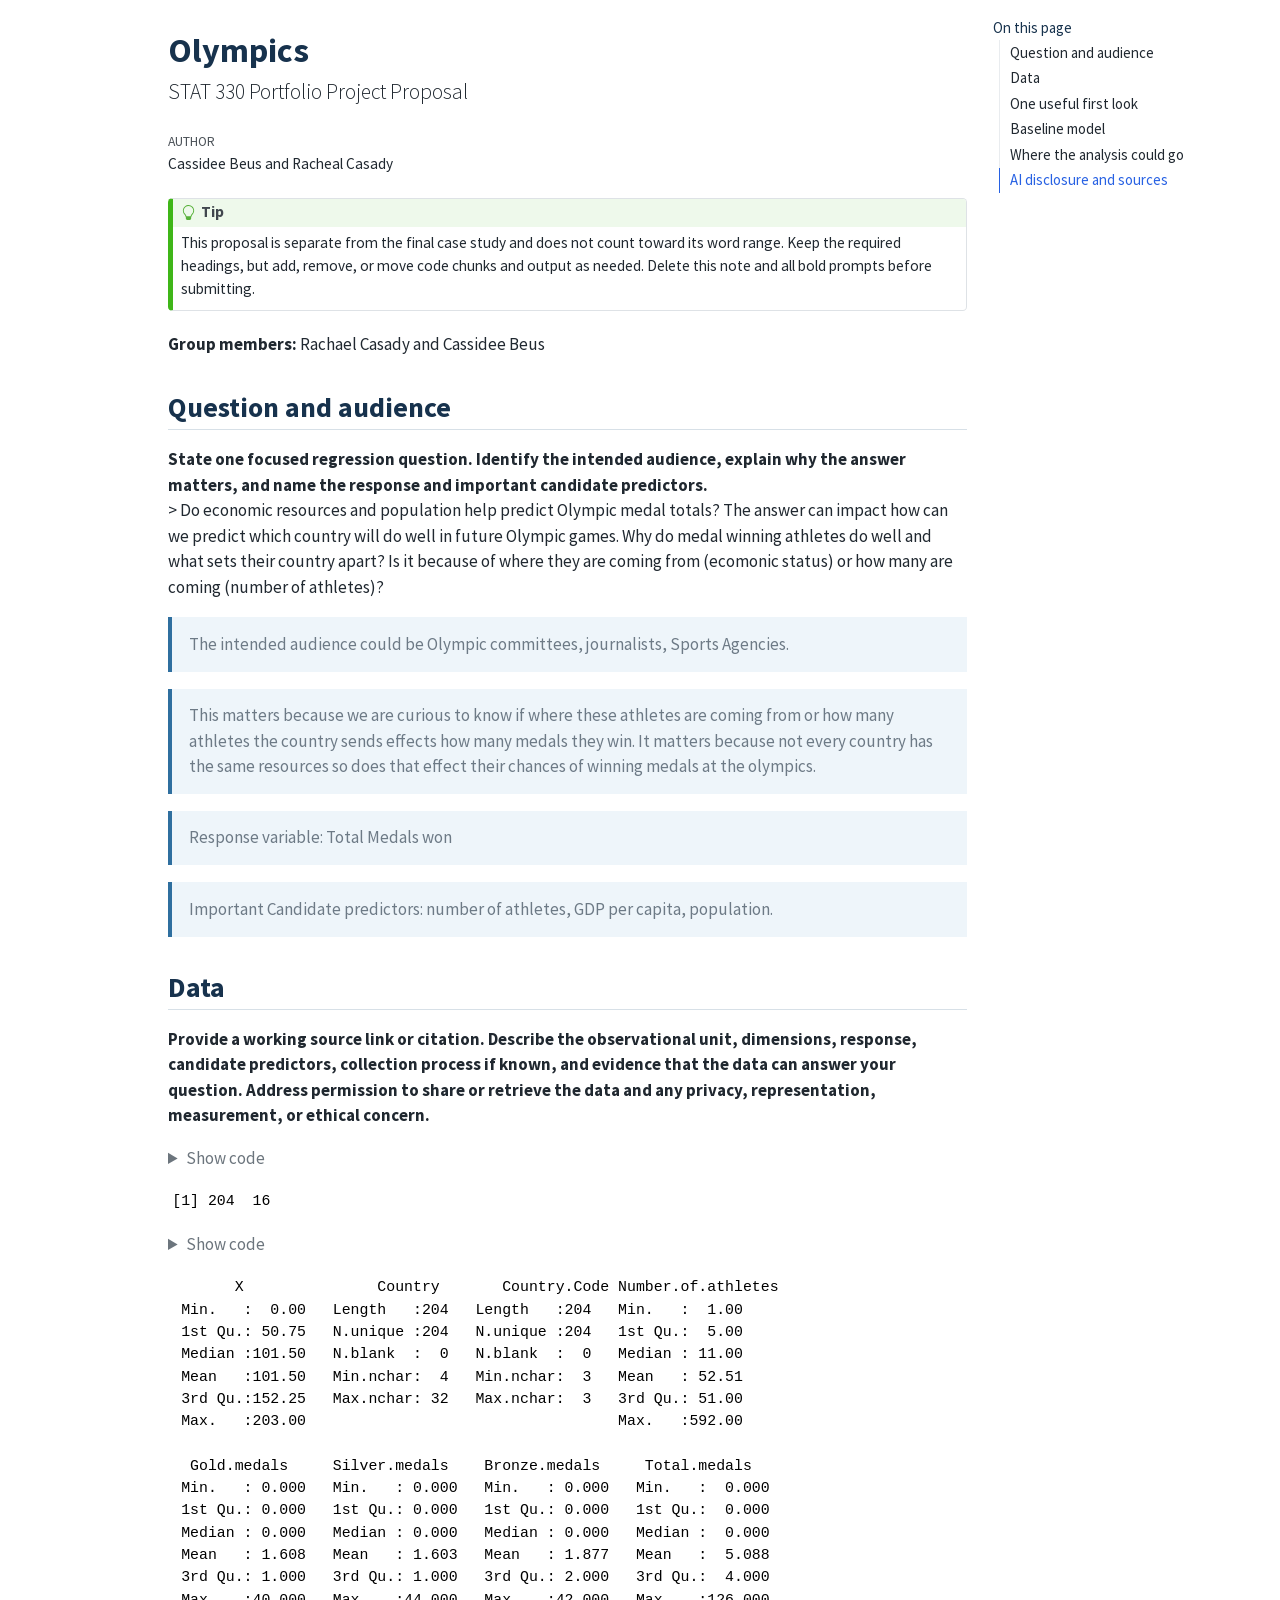
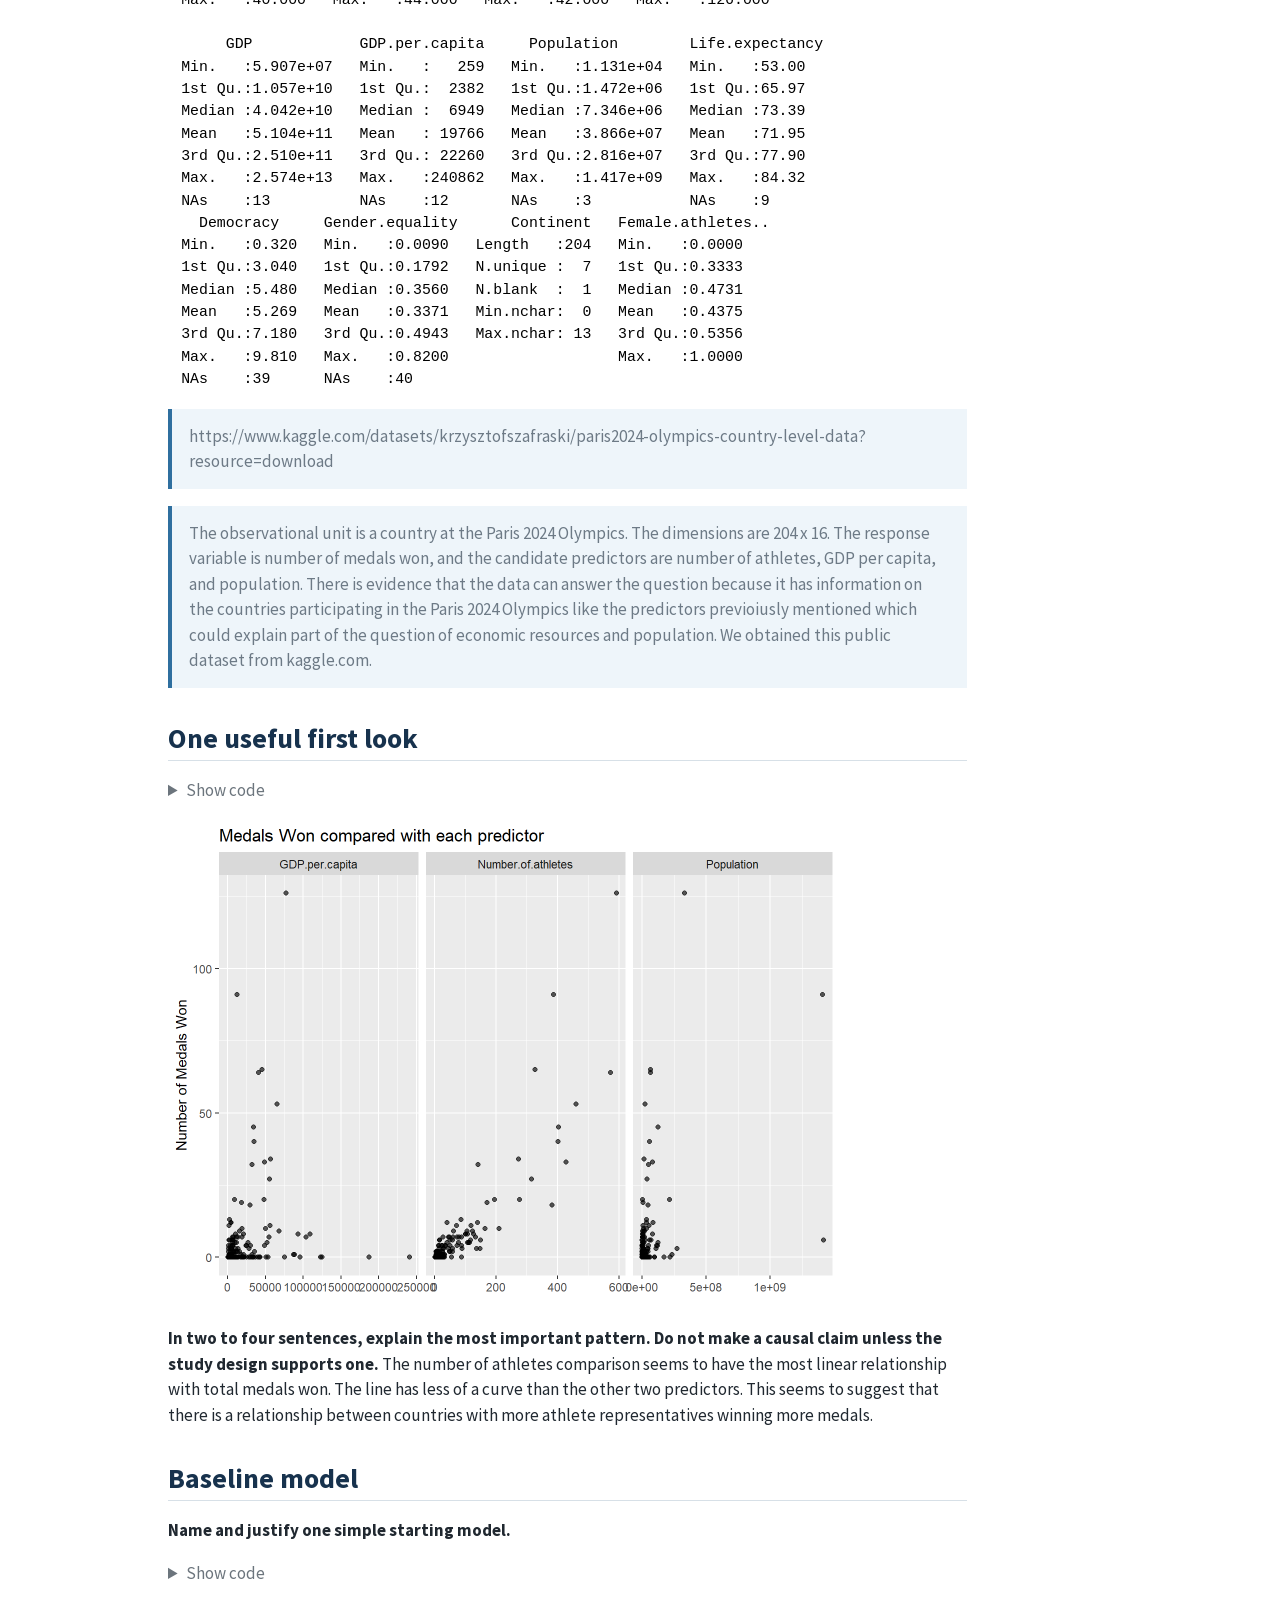
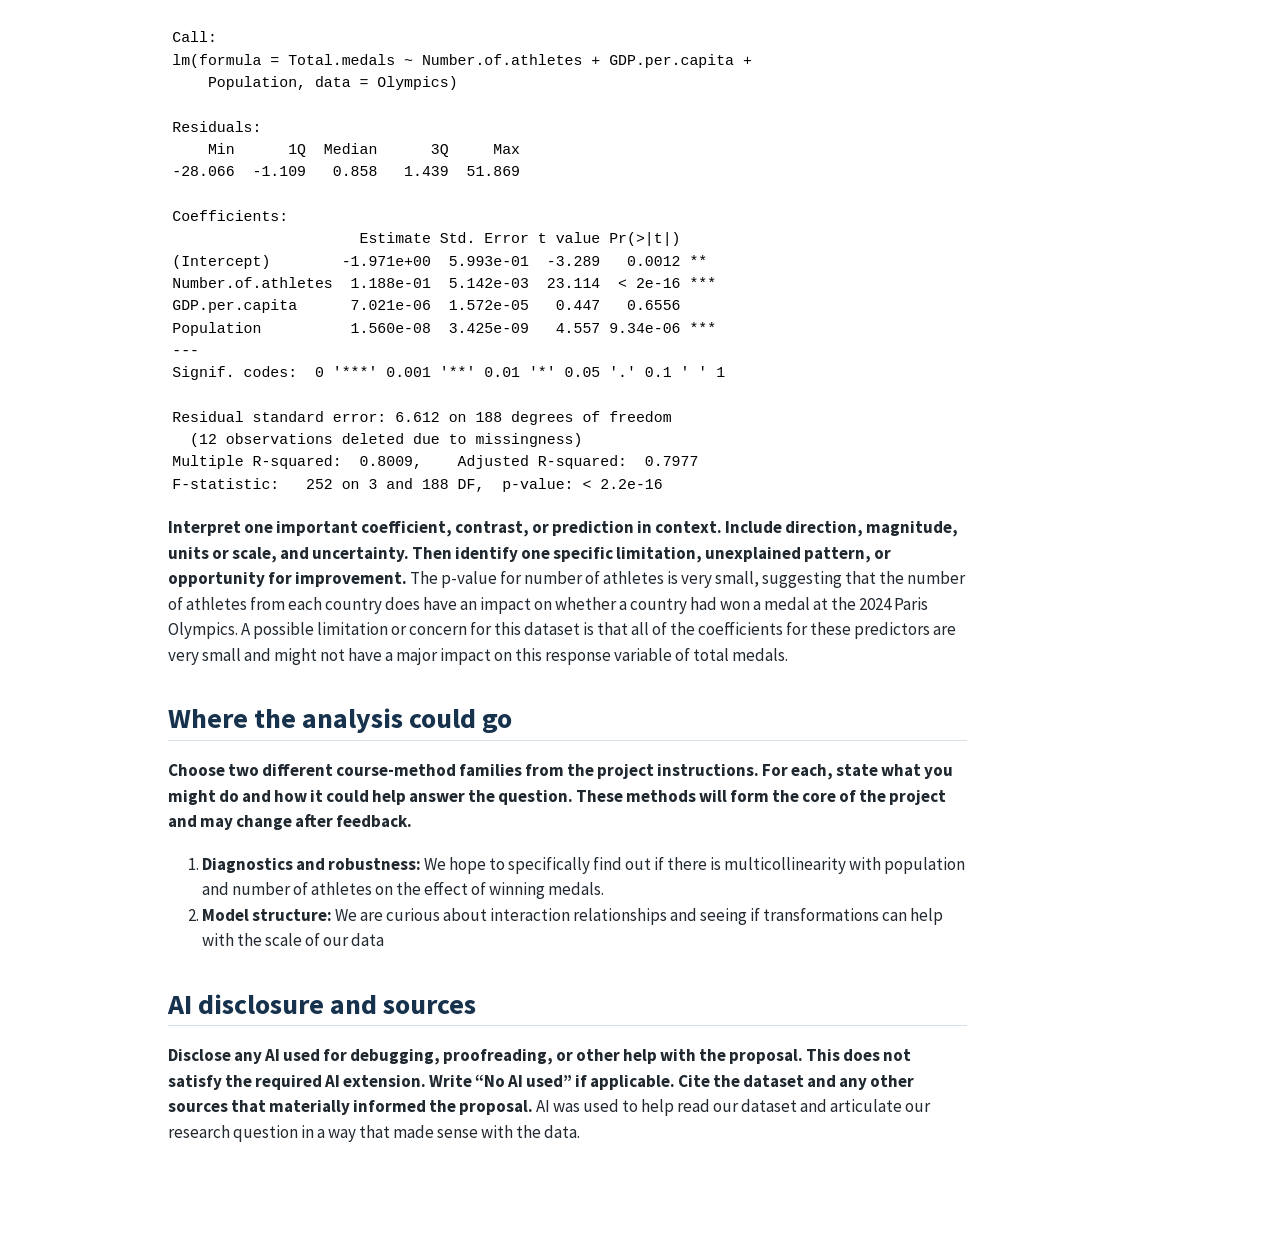
